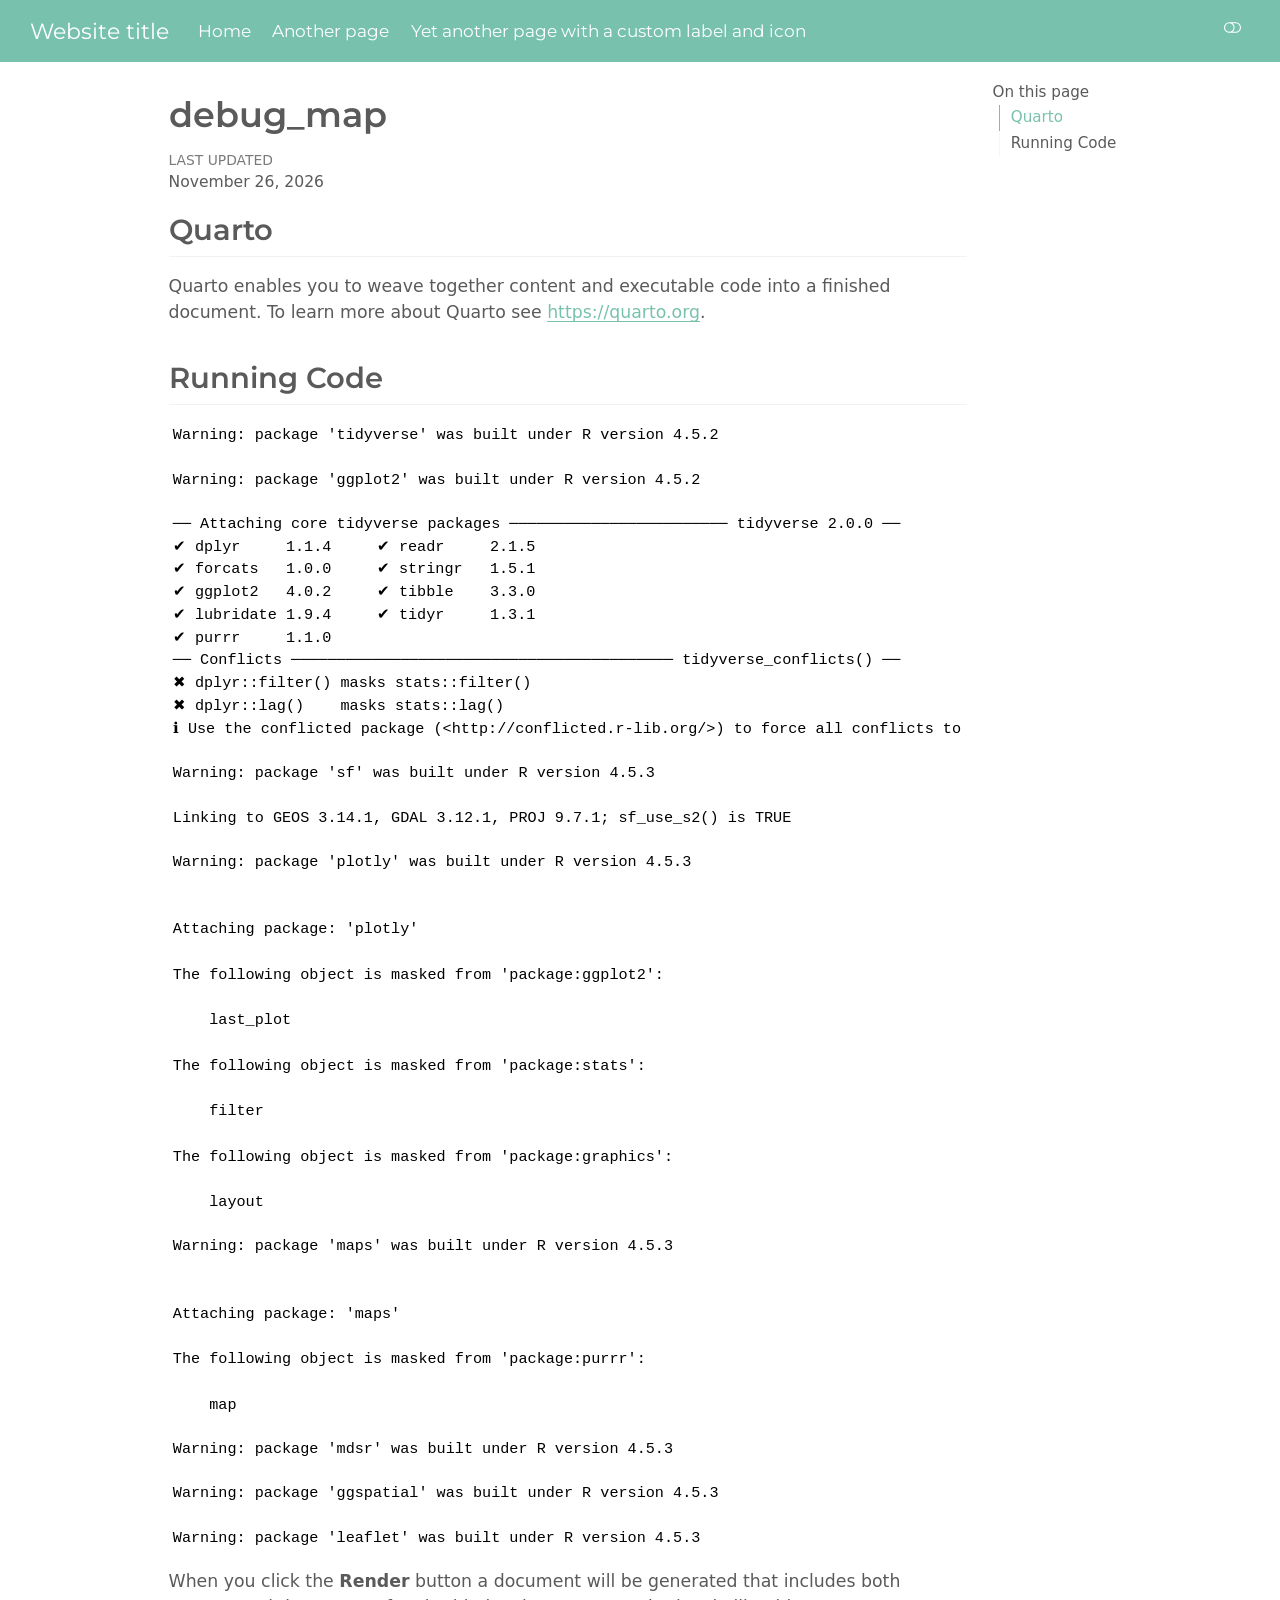
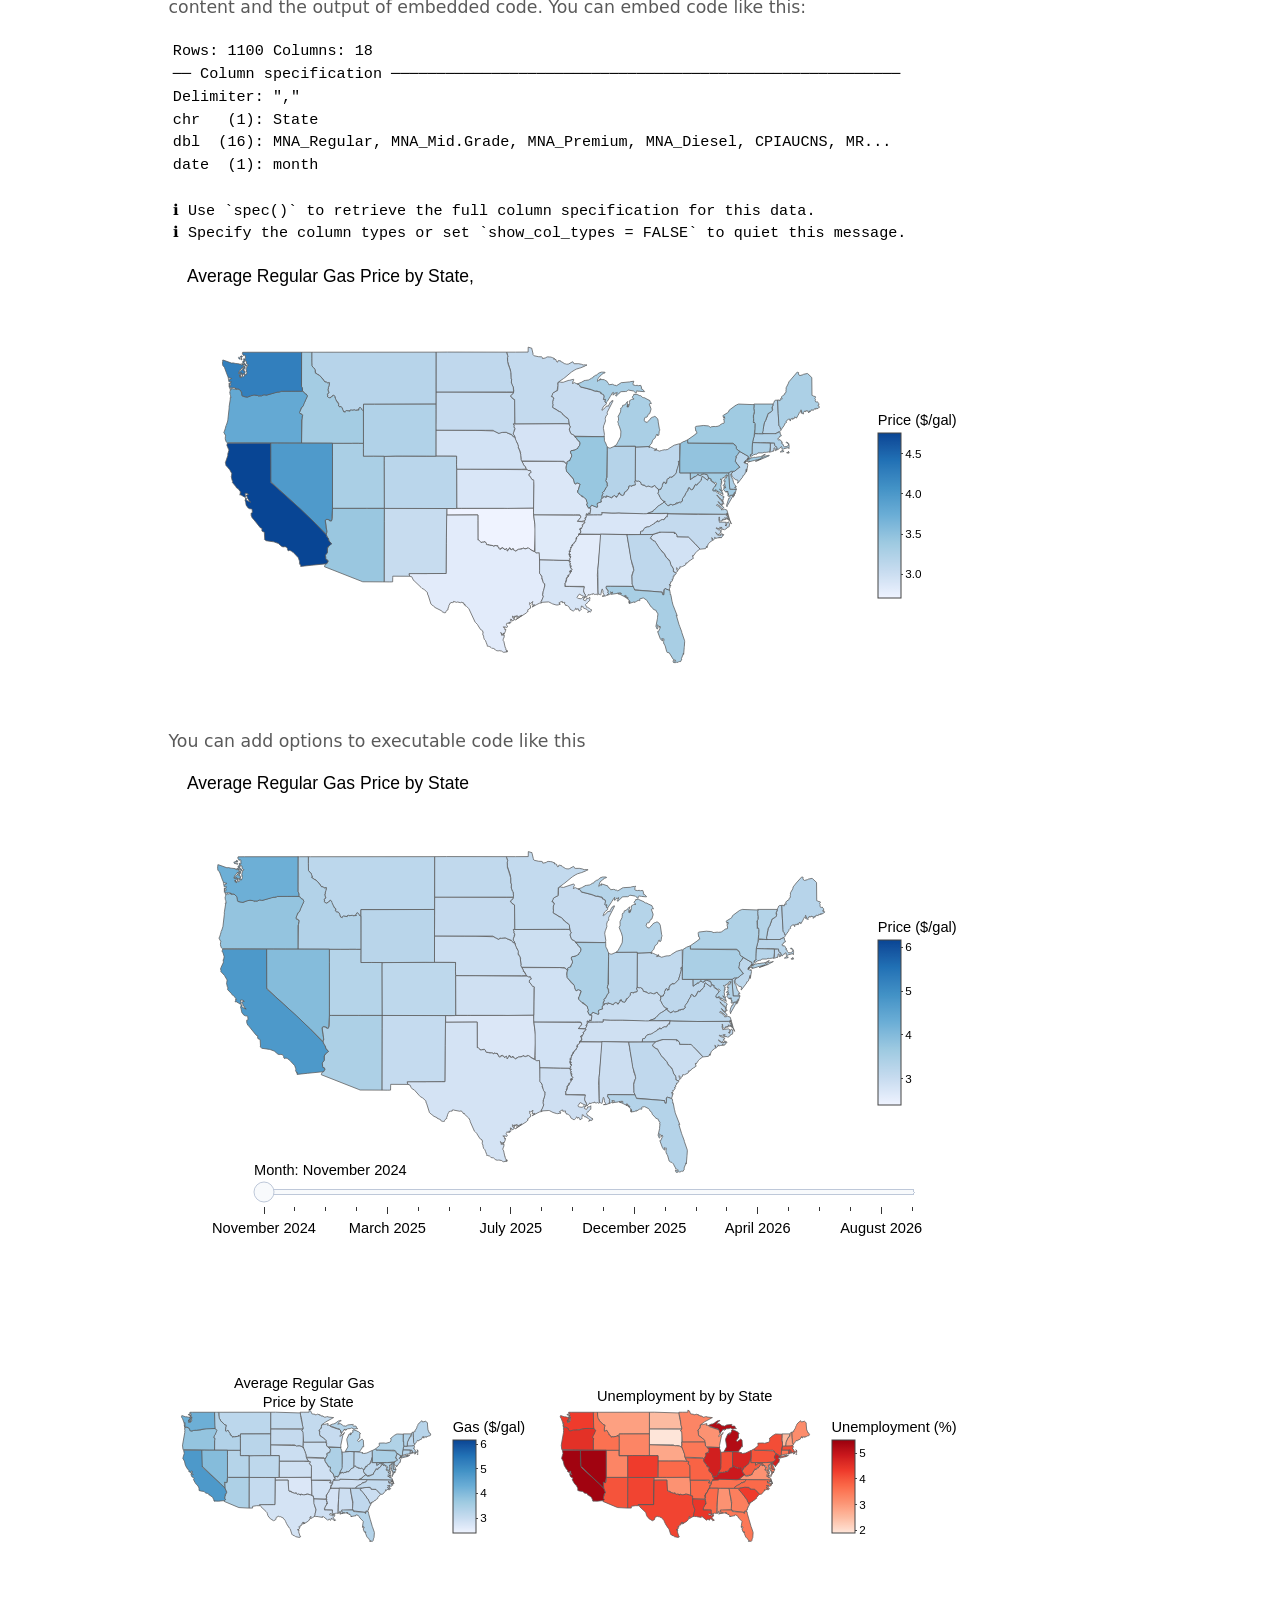
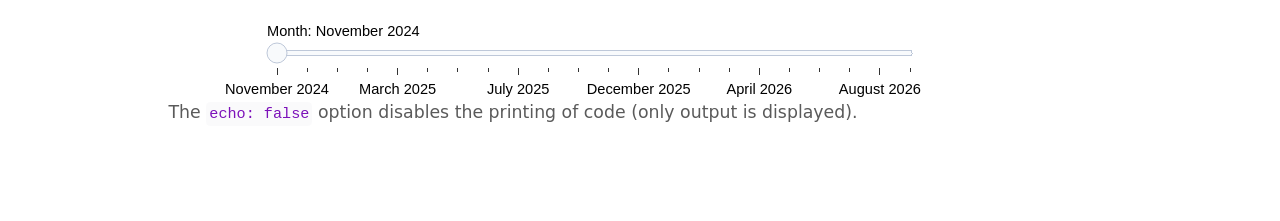
==== docs/visuals/map_zhi.html @ 6c0fe1c9 "Table done!" ====
<!DOCTYPE html>
<html xmlns="http://www.w3.org/1999/xhtml" lang="en" xml:lang="en"><head>

<meta charset="utf-8">
<meta name="generator" content="quarto-1.10.18">

<meta name="viewport" content="width=device-width, initial-scale=1.0, user-scalable=yes">

<meta name="dcterms.date" content="2026-11-26">

<title>debug_map – Website title</title>
<style>
/* Default styles provided by pandoc.
** See https://pandoc.org/MANUAL.html#variables-for-html for config info.
*/
span.smallcaps{font-variant: small-caps;}
div.columns{display: flex; gap: 1.5em;}
div.column{flex: auto;}
@media screen {
div.columns{gap: min(4vw, 1.5em);}
div.column{overflow-x: auto;}
}
div.hanging-indent{margin-left: 1.5em; text-indent: -1.5em;}
ul.task-list{list-style: none;}
ul.task-list li input[type="checkbox"] {
  width: 0.8em;
  margin: 0 0.8em 0.2em -1em; /* quarto-specific, see https://github.com/quarto-dev/quarto-cli/issues/4556 */ 
  vertical-align: middle;
}
</style>


<script src="../site_libs/quarto-nav/quarto-nav.js"></script>
<script src="../site_libs/quarto-nav/headroom.min.js"></script>
<script src="../site_libs/clipboard/clipboard.min.js"></script>
<script src="../site_libs/quarto-search/autocomplete.umd.js"></script>
<script src="../site_libs/quarto-search/fuse.min.js"></script>
<script src="../site_libs/quarto-search/quarto-search.js"></script>
<meta name="quarto:offset" content="../">
<script src="../site_libs/quarto-html/quarto.js" type="module"></script>
<script src="../site_libs/quarto-html/tabsets/tabsets.js" type="module"></script>
<script src="../site_libs/quarto-html/popper.min.js"></script>
<script src="../site_libs/quarto-html/tippy.umd.min.js"></script>
<script src="../site_libs/quarto-html/anchor.min.js"></script>
<link href="../site_libs/quarto-html/tippy.css" rel="stylesheet">
<link href="../site_libs/quarto-html/quarto-syntax-highlighting-64a204ab8560d761af7679ceaba22944.css" rel="stylesheet" class="quarto-color-scheme" id="quarto-text-highlighting-styles">
<link href="../site_libs/quarto-html/quarto-syntax-highlighting-dark-b85bc7c33db8c58e0ec93c3465666fed.css" rel="stylesheet" class="quarto-color-scheme quarto-color-alternate" id="quarto-text-highlighting-styles">
<link href="../site_libs/quarto-html/quarto-syntax-highlighting-64a204ab8560d761af7679ceaba22944.css" rel="stylesheet" class="quarto-color-scheme-extra" id="quarto-text-highlighting-styles">
<script src="../site_libs/bootstrap/bootstrap.min.js"></script>
<link href="../site_libs/bootstrap/bootstrap-icons.css" rel="stylesheet">
<link href="../site_libs/bootstrap/bootstrap-e79f559232431a713323595866dc1a18.min.css" rel="stylesheet" append-hash="true" class="quarto-color-scheme" id="quarto-bootstrap" data-mode="light">
<link href="../site_libs/bootstrap/bootstrap-dark-cc9ff53e9b4da4ea04670417b8d8b41e.min.css" rel="stylesheet" append-hash="true" class="quarto-color-scheme quarto-color-alternate" id="quarto-bootstrap" data-mode="dark">
<link href="../site_libs/bootstrap/bootstrap-e79f559232431a713323595866dc1a18.min.css" rel="stylesheet" append-hash="true" class="quarto-color-scheme-extra" id="quarto-bootstrap" data-mode="light">
<script id="quarto-search-options" type="application/json">{
  "location": "navbar",
  "copy-button": false,
  "collapse-after": 3,
  "panel-placement": "end",
  "type": "overlay",
  "limit": 50,
  "keyboard-shortcut": [
    "f",
    "/",
    "s"
  ],
  "show-item-context": false,
  "language": {
    "search-no-results-text": "No results",
    "search-matching-documents-text": "matching documents",
    "search-copy-link-title": "Copy link to search",
    "search-hide-matches-text": "Hide additional matches",
    "search-more-match-text": "more match in this document",
    "search-more-matches-text": "more matches in this document",
    "search-clear-button-title": "Clear",
    "search-text-placeholder": "",
    "search-detached-cancel-button-title": "Cancel",
    "search-submit-button-title": "Submit",
    "search-label": "Search"
  }
}</script>
<link href="../site_libs/htmltools-fill-0.5.8.1/fill.css" rel="stylesheet">

<script src="../site_libs/htmlwidgets-1.6.4/htmlwidgets.js"></script>

<script src="../site_libs/plotly-binding-4.12.1/plotly.js"></script>

<script src="../site_libs/typedarray-0.1/typedarray.min.js"></script>

<script src="../site_libs/jquery-3.5.1/jquery.min.js"></script>

<link href="../site_libs/crosstalk-1.2.2/css/crosstalk.min.css" rel="stylesheet">

<script src="../site_libs/crosstalk-1.2.2/js/crosstalk.min.js"></script>

<link href="../site_libs/plotly-htmlwidgets-css-2.25.2/plotly-htmlwidgets.css" rel="stylesheet">

<script src="../site_libs/plotly-main-2.25.2/plotly-latest.min.js"></script>



<link rel="stylesheet" href="../styles.css">
</head>

<body class="nav-fixed quarto-light"><script id="quarto-html-before-body" type="application/javascript">
    const toggleBodyColorMode = (bsSheetEl) => {
      const mode = bsSheetEl.getAttribute("data-mode");
      const bodyEl = window.document.querySelector("body");
      if (mode === "dark") {
        bodyEl.classList.add("quarto-dark");
        bodyEl.classList.remove("quarto-light");
      } else {
        bodyEl.classList.add("quarto-light");
        bodyEl.classList.remove("quarto-dark");
      }
    }
    const toggleBodyColorPrimary = () => {
      const bsSheetEl = window.document.querySelector("link#quarto-bootstrap:not([rel=disabled-stylesheet])");
      if (bsSheetEl) {
        toggleBodyColorMode(bsSheetEl);
      }
    }
    const setColorSchemeToggle = (alternate) => {
      const toggles = window.document.querySelectorAll('.quarto-color-scheme-toggle');
      for (let i=0; i < toggles.length; i++) {
        const toggle = toggles[i];
        if (toggle) {
          if (alternate) {
            toggle.classList.add("alternate");
          } else {
            toggle.classList.remove("alternate");
          }
        }
      }
    };
    const toggleColorMode = (alternate) => {
      // Switch the stylesheets
      const primaryStylesheets = window.document.querySelectorAll('link.quarto-color-scheme:not(.quarto-color-alternate)');
      const alternateStylesheets = window.document.querySelectorAll('link.quarto-color-scheme.quarto-color-alternate');
      manageTransitions('#quarto-margin-sidebar .nav-link', false);
      if (alternate) {
        // note: dark is layered on light, we don't disable primary!
        enableStylesheet(alternateStylesheets);
        for (const sheetNode of alternateStylesheets) {
          if (sheetNode.id === "quarto-bootstrap") {
            toggleBodyColorMode(sheetNode);
          }
        }
      } else {
        disableStylesheet(alternateStylesheets);
        enableStylesheet(primaryStylesheets)
        toggleBodyColorPrimary();
      }
      manageTransitions('#quarto-margin-sidebar .nav-link', true);
      // Switch the toggles
      setColorSchemeToggle(alternate)
      // Hack to workaround the fact that safari doesn't
      // properly recolor the scrollbar when toggling (#1455)
      if (navigator.userAgent.indexOf('Safari') > 0 && navigator.userAgent.indexOf('Chrome') == -1) {
        manageTransitions("body", false);
        window.scrollTo(0, 1);
        setTimeout(() => {
          window.scrollTo(0, 0);
          manageTransitions("body", true);
        }, 40);
      }
    }
    const disableStylesheet = (stylesheets) => {
      for (let i=0; i < stylesheets.length; i++) {
        const stylesheet = stylesheets[i];
        stylesheet.rel = 'disabled-stylesheet';
      }
    }
    const enableStylesheet = (stylesheets) => {
      for (let i=0; i < stylesheets.length; i++) {
        const stylesheet = stylesheets[i];
        if(stylesheet.rel !== 'stylesheet') { // for Chrome, which will still FOUC without this check
          stylesheet.rel = 'stylesheet';
        }
      }
    }
    const manageTransitions = (selector, allowTransitions) => {
      const els = window.document.querySelectorAll(selector);
      for (let i=0; i < els.length; i++) {
        const el = els[i];
        if (allowTransitions) {
          el.classList.remove('notransition');
        } else {
          el.classList.add('notransition');
        }
      }
    }
    const isFileUrl = () => {
      return window.location.protocol === 'file:';
    }
    const hasAlternateSentinel = () => {
      let styleSentinel = getColorSchemeSentinel();
      if (styleSentinel !== null) {
        return styleSentinel === "alternate";
      } else {
        return false;
      }
    }
    const setStyleSentinel = (alternate) => {
      const value = alternate ? "alternate" : "default";
      if (!isFileUrl()) {
        window.localStorage.setItem("quarto-color-scheme", value);
      } else {
        localAlternateSentinel = value;
      }
    }
    const getColorSchemeSentinel = () => {
      if (!isFileUrl()) {
        const storageValue = window.localStorage.getItem("quarto-color-scheme");
        return storageValue != null ? storageValue : localAlternateSentinel;
      } else {
        return localAlternateSentinel;
      }
    }
    const toggleGiscusIfUsed = (isAlternate, darkModeDefault) => {
      const baseTheme = document.querySelector('#giscus-base-theme')?.value ?? 'light';
      const alternateTheme = document.querySelector('#giscus-alt-theme')?.value ?? 'dark';
      let newTheme = '';
      if(authorPrefersDark) {
        newTheme = isAlternate ? baseTheme : alternateTheme;
      } else {
        newTheme = isAlternate ? alternateTheme : baseTheme;
      }
      const changeGiscusTheme = () => {
        // From: https://github.com/giscus/giscus/issues/336
        const sendMessage = (message) => {
          const iframe = document.querySelector('iframe.giscus-frame');
          if (!iframe) return;
          iframe.contentWindow.postMessage({ giscus: message }, 'https://giscus.app');
        }
        sendMessage({
          setConfig: {
            theme: newTheme
          }
        });
      }
      const isGiscussLoaded = window.document.querySelector('iframe.giscus-frame') !== null;
      if (isGiscussLoaded) {
        changeGiscusTheme();
      }
    };
    const authorPrefersDark = false;
    const darkModeDefault = authorPrefersDark;
      document.querySelector('link#quarto-text-highlighting-styles.quarto-color-scheme-extra').rel = 'disabled-stylesheet';
      document.querySelector('link#quarto-bootstrap.quarto-color-scheme-extra').rel = 'disabled-stylesheet';
    let localAlternateSentinel = darkModeDefault ? 'alternate' : 'default';
    // Dark / light mode switch
    window.quartoToggleColorScheme = () => {
      // Read the current dark / light value
      let toAlternate = !hasAlternateSentinel();
      toggleColorMode(toAlternate);
      setStyleSentinel(toAlternate);
      toggleGiscusIfUsed(toAlternate, darkModeDefault);
      window.dispatchEvent(new Event('resize'));
    };
    // Switch to dark mode if need be
    if (hasAlternateSentinel()) {
      toggleColorMode(true);
    } else {
      toggleColorMode(false);
    }
  </script>

<div id="quarto-search-results"></div>
  <header id="quarto-header" class="headroom fixed-top">
    <nav class="navbar navbar-expand-lg " data-bs-theme="dark">
      <div class="navbar-container container-fluid">
      <div class="navbar-brand-container mx-auto">
    <a class="navbar-brand" href="../index.html">
    <span class="navbar-title">Website title</span>
    </a>
  </div>
            <div id="quarto-search" class="" title="Search"></div>
          <button class="navbar-toggler" type="button" data-bs-toggle="collapse" data-bs-target="#navbarCollapse" aria-controls="navbarCollapse" role="menu" aria-expanded="false" aria-label="Toggle navigation" onclick="if (window.quartoToggleHeadroom) { window.quartoToggleHeadroom(); }">
  <span class="navbar-toggler-icon"></span>
</button>
          <div class="collapse navbar-collapse" id="navbarCollapse">
            <ul class="navbar-nav navbar-nav-scroll me-auto">
  <li class="nav-item">
    <a class="nav-link" href="../index.html"> <i class="bi bi-house" role="img">
</i> 
<span class="menu-text">Home</span></a>
  </li>  
  <li class="nav-item">
    <a class="nav-link" href="../another-page.html"> 
<span class="menu-text">Another page</span></a>
  </li>  
  <li class="nav-item">
    <a class="nav-link" href="../yet-another-page.html"> <i class="bi bi-arrow-through-heart-fill" role="img">
</i> 
<span class="menu-text">Yet another page with a custom label and icon</span></a>
  </li>  
</ul>
          </div> <!-- /navcollapse -->
            <div class="quarto-navbar-tools">
  <a href="" class="quarto-color-scheme-toggle quarto-navigation-tool  px-1" onclick="window.quartoToggleColorScheme(); return false;" title="Toggle dark mode"><i class="bi"></i></a>
</div>
      </div> <!-- /container-fluid -->
    </nav>
</header>
<!-- content -->
<div id="quarto-content" class="quarto-container page-columns page-rows-contents page-layout-article page-navbar">
<!-- sidebar -->
<!-- margin-sidebar -->
    <div id="quarto-margin-sidebar" class="sidebar margin-sidebar">
        <nav id="TOC" role="doc-toc" class="toc-active" data-toc-expanded="99">
    <h2 id="toc-title">On this page</h2>
   
  <ul>
  <li><a href="#quarto" id="toc-quarto" class="nav-link active" data-scroll-target="#quarto">Quarto</a></li>
  <li><a href="#running-code" id="toc-running-code" class="nav-link" data-scroll-target="#running-code">Running Code</a></li>
  </ul>
</nav>
    </div>
<!-- main -->
<main class="content" id="quarto-document-content">


<header id="title-block-header" class="quarto-title-block default">
<div class="quarto-title">
<h1 class="title">debug_map</h1>
</div>



<div class="quarto-title-meta">

    
    <div>
    <div class="quarto-title-meta-heading">Last updated</div>
    <div class="quarto-title-meta-contents">
      <p class="date">November 26, 2026</p>
    </div>
  </div>
  
    
  </div>
  


</header>


<section id="quarto" class="level2">
<h2 class="anchored" data-anchor-id="quarto">Quarto</h2>
<p>Quarto enables you to weave together content and executable code into a finished document. To learn more about Quarto see <a href="https://quarto.org" class="uri">https://quarto.org</a>.</p>
</section>
<section id="running-code" class="level2">
<h2 class="anchored" data-anchor-id="running-code">Running Code</h2>
<div class="cell">
<div class="cell-output cell-output-stderr">
<pre><code>Warning: package 'tidyverse' was built under R version 4.5.2</code></pre>
</div>
<div class="cell-output cell-output-stderr">
<pre><code>Warning: package 'ggplot2' was built under R version 4.5.2</code></pre>
</div>
<div class="cell-output cell-output-stderr">
<pre><code>── Attaching core tidyverse packages ──────────────────────── tidyverse 2.0.0 ──
✔ dplyr     1.1.4     ✔ readr     2.1.5
✔ forcats   1.0.0     ✔ stringr   1.5.1
✔ ggplot2   4.0.2     ✔ tibble    3.3.0
✔ lubridate 1.9.4     ✔ tidyr     1.3.1
✔ purrr     1.1.0     
── Conflicts ────────────────────────────────────────── tidyverse_conflicts() ──
✖ dplyr::filter() masks stats::filter()
✖ dplyr::lag()    masks stats::lag()
ℹ Use the conflicted package (&lt;http://conflicted.r-lib.org/&gt;) to force all conflicts to become errors</code></pre>
</div>
<div class="cell-output cell-output-stderr">
<pre><code>Warning: package 'sf' was built under R version 4.5.3</code></pre>
</div>
<div class="cell-output cell-output-stderr">
<pre><code>Linking to GEOS 3.14.1, GDAL 3.12.1, PROJ 9.7.1; sf_use_s2() is TRUE</code></pre>
</div>
<div class="cell-output cell-output-stderr">
<pre><code>Warning: package 'plotly' was built under R version 4.5.3</code></pre>
</div>
<div class="cell-output cell-output-stderr">
<pre><code>
Attaching package: 'plotly'

The following object is masked from 'package:ggplot2':

    last_plot

The following object is masked from 'package:stats':

    filter

The following object is masked from 'package:graphics':

    layout</code></pre>
</div>
<div class="cell-output cell-output-stderr">
<pre><code>Warning: package 'maps' was built under R version 4.5.3</code></pre>
</div>
<div class="cell-output cell-output-stderr">
<pre><code>
Attaching package: 'maps'

The following object is masked from 'package:purrr':

    map</code></pre>
</div>
<div class="cell-output cell-output-stderr">
<pre><code>Warning: package 'mdsr' was built under R version 4.5.3</code></pre>
</div>
<div class="cell-output cell-output-stderr">
<pre><code>Warning: package 'ggspatial' was built under R version 4.5.3</code></pre>
</div>
<div class="cell-output cell-output-stderr">
<pre><code>Warning: package 'leaflet' was built under R version 4.5.3</code></pre>
</div>
</div>
<p>When you click the <strong>Render</strong> button a document will be generated that includes both content and the output of embedded code. You can embed code like this:</p>
<div class="cell">
<div class="cell-output cell-output-stderr">
<pre><code>Rows: 1100 Columns: 18
── Column specification ────────────────────────────────────────────────────────
Delimiter: ","
chr   (1): State
dbl  (16): MNA_Regular, MNA_Mid.Grade, MNA_Premium, MNA_Diesel, CPIAUCNS, MR...
date  (1): month

ℹ Use `spec()` to retrieve the full column specification for this data.
ℹ Specify the column types or set `show_col_types = FALSE` to quiet this message.</code></pre>
</div>
<div class="cell-output-display">
<div class="plotly html-widget html-fill-item" id="htmlwidget-11ee758c004a038e0106" style="width:100%;height:464px;"></div>
<script type="application/json" data-for="htmlwidget-11ee758c004a038e0106">{"x":{"data":[{"x":[-120,-120,-120,-120,-120,-120,-120,-120,-120,-120,-120,-120,-120,-120,-120,-120,-120,-120,-120,-120,-120,-120,-120,-120,-120,-120,-120,-120,-120,-120,-120,-120,-120,-120,-120,-120,-120,-120,-120,-120,-120,-120,-120,-120,-120,-120,-120,-120,-120,-120,-120,-120,-120,-120,-120,-120,-120,-120,-120,-120,-120,-120,-120,-120,-120,-120,-120,-120,-120,-120,-120,-120,-120,-120,-120,-120,-120,null,-110,-110,-110,-110,-110,-110,-110,-110,-110,-110,-110,-110,-110,-110,-110,-110,-110,-110,-110,-110,-110,-110,-110,-110,-110,-110,-110,-110,-110,-110,-110,-110,-110,-110,-110,-110,-110,-110,-110,-110,-110,-110,-110,-110,-110,-110,-110,-110,-110,-110,-110,-110,-110,-110,-110,-110,-110,-110,-110,-110,-110,-110,-110,-110,-110,-110,-110,-110,-110,-110,-110,-110,-110,-110,-110,-110,-110,null,-100,-100,-100,-100,-100,-100,-100,-100,-100,-100,-100,-100,-100,-100,-100,-100,-100,-100,-100,-100,-100,-100,-100,-100,-100,-100,-100,-100,-100,-100,-100,-100,-100,-100,-100,-100,-100,-100,-100,-100,-100,-100,-100,-100,-100,-100,-100,-100,-100,-100,-100,-100,-100,-100,-100,-100,-100,-100,-100,-100,-100,-100,-100,-100,-100,-100,-100,-100,-100,-100,-100,-100,-100,-100,-100,-100,-100,null,-90,-90,-90,-90,-90,-90,-90,-90,-90,-90,-90,-90,-90,-90,-90,-90,-90,-90,-90,-90,-90,-90,-90,-90,-90,-90,-90,-90,-90,-90,-90,-90,-90,-90,-90,-90,-90,-90,-90,-90,-90,-90,-90,-90,-90,-90,-90,-90,-90,-90,-90,-90,-90,-90,-90,-90,-90,-90,-90,-90,-90,-90,-90,-90,-90,-90,-90,-90,-90,-90,-90,-90,-90,-90,-90,-90,-90,null,-80,-80,-80,-80,-80,-80,-80,-80,-80,-80,-80,-80,-80,-80,-80,-80,-80,-80,-80,-80,-80,-80,-80,-80,-80,-80,-80,-80,-80,-80,-80,-80,-80,-80,-80,-80,-80,-80,-80,-80,-80,-80,-80,-80,-80,-80,-80,-80,-80,-80,-80,-80,-80,-80,-80,-80,-80,-80,-80,-80,-80,-80,-80,-80,-80,-80,-80,-80,-80,-80,-80,-80,-80,-80,-80,-80,-80,null,-70,-70,-70,-70,-70,-70,-70,-70,-70,-70,-70,-70,-70,-70,-70,-70,-70,-70,-70,-70,-70,-70,-70,-70,-70,-70,-70,-70,-70,-70,-70,-70,-70,-70,-70,-70,-70,-70,-70,-70,-70,-70,-70,-70,-70,-70,-70,-70,-70,-70,-70,-70,-70,-70,-70,-70,-70,-70,-70,-70,-70,-70,-70,-70,-70,-70,-70,-70,-70,-70,-70,-70,-70,-70,-70,-70,-70,null,-127.56503944396972,-127.17171717171718,-126.46464646464646,-125.75757575757575,-125.05050505050505,-124.34343434343434,-123.63636363636364,-122.92929292929293,-122.22222222222223,-121.51515151515152,-120.8080808080808,-120.1010101010101,-119.39393939393939,-118.68686868686869,-117.97979797979798,-117.27272727272728,-116.56565656565657,-115.85858585858585,-115.15151515151516,-114.44444444444444,-113.73737373737373,-113.03030303030303,-112.32323232323232,-111.61616161616162,-110.90909090909091,-110.20202020202021,-109.49494949494949,-108.78787878787878,-108.08080808080808,-107.37373737373737,-106.66666666666667,-105.95959595959596,-105.25252525252526,-104.54545454545455,-103.83838383838383,-103.13131313131314,-102.42424242424242,-101.71717171717171,-101.01010101010101,-100.30303030303031,-99.595959595959599,-98.888888888888886,-98.181818181818187,-97.474747474747474,-96.767676767676761,-96.060606060606062,-95.353535353535364,-94.646464646464636,-93.939393939393938,-93.232323232323239,-92.525252525252526,-91.818181818181813,-91.111111111111114,-90.404040404040416,-89.696969696969688,-88.98989898989899,-88.282828282828291,-87.575757575757592,-86.868686868686865,-86.161616161616166,-85.454545454545453,-84.74747474747474,-84.040404040404042,-83.333333333333343,-82.626262626262616,-81.919191919191917,-81.212121212121218,-80.505050505050519,-79.797979797979792,-79.090909090909093,-78.383838383838395,-77.676767676767668,-76.969696969696969,-76.26262626262627,-75.555555555555571,-74.848484848484844,-74.141414141414145,-73.434343434343432,-72.72727272727272,-72.020202020202021,-71.313131313131322,-70.606060606060609,-69.898989898989896,-69.191919191919197,-68.484848484848499,-67.777777777777771,-67.070707070707073,-66.363636363636374,-65.656565656565675,-64.949494949494948,-64.242424242424249,-64.123719406127947,null,-127.56503944396972,-127.17171717171718,-126.46464646464646,-125.75757575757575,-125.05050505050505,-124.34343434343434,-123.63636363636364,-122.92929292929293,-122.22222222222223,-121.51515151515152,-120.8080808080808,-120.1010101010101,-119.39393939393939,-118.68686868686869,-117.97979797979798,-117.27272727272728,-116.56565656565657,-115.85858585858585,-115.15151515151516,-114.44444444444444,-113.73737373737373,-113.03030303030303,-112.32323232323232,-111.61616161616162,-110.90909090909091,-110.20202020202021,-109.49494949494949,-108.78787878787878,-108.08080808080808,-107.37373737373737,-106.66666666666667,-105.95959595959596,-105.25252525252526,-104.54545454545455,-103.83838383838383,-103.13131313131314,-102.42424242424242,-101.71717171717171,-101.01010101010101,-100.30303030303031,-99.595959595959599,-98.888888888888886,-98.181818181818187,-97.474747474747474,-96.767676767676761,-96.060606060606062,-95.353535353535364,-94.646464646464636,-93.939393939393938,-93.232323232323239,-92.525252525252526,-91.818181818181813,-91.111111111111114,-90.404040404040416,-89.696969696969688,-88.98989898989899,-88.282828282828291,-87.575757575757592,-86.868686868686865,-86.161616161616166,-85.454545454545453,-84.74747474747474,-84.040404040404042,-83.333333333333343,-82.626262626262616,-81.919191919191917,-81.212121212121218,-80.505050505050519,-79.797979797979792,-79.090909090909093,-78.383838383838395,-77.676767676767668,-76.969696969696969,-76.26262626262627,-75.555555555555571,-74.848484848484844,-74.141414141414145,-73.434343434343432,-72.72727272727272,-72.020202020202021,-71.313131313131322,-70.606060606060609,-69.898989898989896,-69.191919191919197,-68.484848484848499,-67.777777777777771,-67.070707070707073,-66.363636363636374,-65.656565656565675,-64.949494949494948,-64.242424242424249,-64.123719406127947,null,-127.56503944396972,-127.17171717171718,-126.46464646464646,-125.75757575757575,-125.05050505050505,-124.34343434343434,-123.63636363636364,-122.92929292929293,-122.22222222222223,-121.51515151515152,-120.8080808080808,-120.1010101010101,-119.39393939393939,-118.68686868686869,-117.97979797979798,-117.27272727272728,-116.56565656565657,-115.85858585858585,-115.15151515151516,-114.44444444444444,-113.73737373737373,-113.03030303030303,-112.32323232323232,-111.61616161616162,-110.90909090909091,-110.20202020202021,-109.49494949494949,-108.78787878787878,-108.08080808080808,-107.37373737373737,-106.66666666666667,-105.95959595959596,-105.25252525252526,-104.54545454545455,-103.83838383838383,-103.13131313131314,-102.42424242424242,-101.71717171717171,-101.01010101010101,-100.30303030303031,-99.595959595959599,-98.888888888888886,-98.181818181818187,-97.474747474747474,-96.767676767676761,-96.060606060606062,-95.353535353535364,-94.646464646464636,-93.939393939393938,-93.232323232323239,-92.525252525252526,-91.818181818181813,-91.111111111111114,-90.404040404040416,-89.696969696969688,-88.98989898989899,-88.282828282828291,-87.575757575757592,-86.868686868686865,-86.161616161616166,-85.454545454545453,-84.74747474747474,-84.040404040404042,-83.333333333333343,-82.626262626262616,-81.919191919191917,-81.212121212121218,-80.505050505050519,-79.797979797979792,-79.090909090909093,-78.383838383838395,-77.676767676767668,-76.969696969696969,-76.26262626262627,-75.555555555555571,-74.848484848484844,-74.141414141414145,-73.434343434343432,-72.72727272727272,-72.020202020202021,-71.313131313131322,-70.606060606060609,-69.898989898989896,-69.191919191919197,-68.484848484848499,-67.777777777777771,-67.070707070707073,-66.363636363636374,-65.656565656565675,-64.949494949494948,-64.242424242424249,-64.123719406127947,null,-127.56503944396972,-127.17171717171718,-126.46464646464646,-125.75757575757575,-125.05050505050505,-124.34343434343434,-123.63636363636364,-122.92929292929293,-122.22222222222223,-121.51515151515152,-120.8080808080808,-120.1010101010101,-119.39393939393939,-118.68686868686869,-117.97979797979798,-117.27272727272728,-116.56565656565657,-115.85858585858585,-115.15151515151516,-114.44444444444444,-113.73737373737373,-113.03030303030303,-112.32323232323232,-111.61616161616162,-110.90909090909091,-110.20202020202021,-109.49494949494949,-108.78787878787878,-108.08080808080808,-107.37373737373737,-106.66666666666667,-105.95959595959596,-105.25252525252526,-104.54545454545455,-103.83838383838383,-103.13131313131314,-102.42424242424242,-101.71717171717171,-101.01010101010101,-100.30303030303031,-99.595959595959599,-98.888888888888886,-98.181818181818187,-97.474747474747474,-96.767676767676761,-96.060606060606062,-95.353535353535364,-94.646464646464636,-93.939393939393938,-93.232323232323239,-92.525252525252526,-91.818181818181813,-91.111111111111114,-90.404040404040416,-89.696969696969688,-88.98989898989899,-88.282828282828291,-87.575757575757592,-86.868686868686865,-86.161616161616166,-85.454545454545453,-84.74747474747474,-84.040404040404042,-83.333333333333343,-82.626262626262616,-81.919191919191917,-81.212121212121218,-80.505050505050519,-79.797979797979792,-79.090909090909093,-78.383838383838395,-77.676767676767668,-76.969696969696969,-76.26262626262627,-75.555555555555571,-74.848484848484844,-74.141414141414145,-73.434343434343432,-72.72727272727272,-72.020202020202021,-71.313131313131322,-70.606060606060609,-69.898989898989896,-69.191919191919197,-68.484848484848499,-67.777777777777771,-67.070707070707073,-66.363636363636374,-65.656565656565675,-64.949494949494948,-64.242424242424249,-64.123719406127947,null,-127.56503944396972,-127.17171717171718,-126.46464646464646,-125.75757575757575,-125.05050505050505,-124.34343434343434,-123.63636363636364,-122.92929292929293,-122.22222222222223,-121.51515151515152,-120.8080808080808,-120.1010101010101,-119.39393939393939,-118.68686868686869,-117.97979797979798,-117.27272727272728,-116.56565656565657,-115.85858585858585,-115.15151515151516,-114.44444444444444,-113.73737373737373,-113.03030303030303,-112.32323232323232,-111.61616161616162,-110.90909090909091,-110.20202020202021,-109.49494949494949,-108.78787878787878,-108.08080808080808,-107.37373737373737,-106.66666666666667,-105.95959595959596,-105.25252525252526,-104.54545454545455,-103.83838383838383,-103.13131313131314,-102.42424242424242,-101.71717171717171,-101.01010101010101,-100.30303030303031,-99.595959595959599,-98.888888888888886,-98.181818181818187,-97.474747474747474,-96.767676767676761,-96.060606060606062,-95.353535353535364,-94.646464646464636,-93.939393939393938,-93.232323232323239,-92.525252525252526,-91.818181818181813,-91.111111111111114,-90.404040404040416,-89.696969696969688,-88.98989898989899,-88.282828282828291,-87.575757575757592,-86.868686868686865,-86.161616161616166,-85.454545454545453,-84.74747474747474,-84.040404040404042,-83.333333333333343,-82.626262626262616,-81.919191919191917,-81.212121212121218,-80.505050505050519,-79.797979797979792,-79.090909090909093,-78.383838383838395,-77.676767676767668,-76.969696969696969,-76.26262626262627,-75.555555555555571,-74.848484848484844,-74.141414141414145,-73.434343434343432,-72.72727272727272,-72.020202020202021,-71.313131313131322,-70.606060606060609,-69.898989898989896,-69.191919191919197,-68.484848484848499,-67.777777777777771,-67.070707070707073,-66.363636363636374,-65.656565656565675,-64.949494949494948,-64.242424242424249,-64.123719406127947,null,-127.56503944396972,-127.17171717171718,-126.46464646464646,-125.75757575757575,-125.05050505050505,-124.34343434343434,-123.63636363636364,-122.92929292929293,-122.22222222222223,-121.51515151515152,-120.8080808080808,-120.1010101010101,-119.39393939393939,-118.68686868686869,-117.97979797979798,-117.27272727272728,-116.56565656565657,-115.85858585858585,-115.15151515151516,-114.44444444444444,-113.73737373737373,-113.03030303030303,-112.32323232323232,-111.61616161616162,-110.90909090909091,-110.20202020202021,-109.49494949494949,-108.78787878787878,-108.08080808080808,-107.37373737373737,-106.66666666666667,-105.95959595959596,-105.25252525252526,-104.54545454545455,-103.83838383838383,-103.13131313131314,-102.42424242424242,-101.71717171717171,-101.01010101010101,-100.30303030303031,-99.595959595959599,-98.888888888888886,-98.181818181818187,-97.474747474747474,-96.767676767676761,-96.060606060606062,-95.353535353535364,-94.646464646464636,-93.939393939393938,-93.232323232323239,-92.525252525252526,-91.818181818181813,-91.111111111111114,-90.404040404040416,-89.696969696969688,-88.98989898989899,-88.282828282828291,-87.575757575757592,-86.868686868686865,-86.161616161616166,-85.454545454545453,-84.74747474747474,-84.040404040404042,-83.333333333333343,-82.626262626262616,-81.919191919191917,-81.212121212121218,-80.505050505050519,-79.797979797979792,-79.090909090909093,-78.383838383838395,-77.676767676767668,-76.969696969696969,-76.26262626262627,-75.555555555555571,-74.848484848484844,-74.141414141414145,-73.434343434343432,-72.72727272727272,-72.020202020202021,-71.313131313131322,-70.606060606060609,-69.898989898989896,-69.191919191919197,-68.484848484848499,-67.777777777777771,-67.070707070707073,-66.363636363636374,-65.656565656565675,-64.949494949494948,-64.242424242424249,-64.123719406127947],"y":[23.917263412475585,24.242424242424242,24.595959595959595,24.949494949494948,25.303030303030305,25.656565656565657,26.01010101010101,26.363636363636363,26.717171717171716,27.070707070707073,27.424242424242422,27.777777777777779,28.131313131313131,28.484848484848484,28.838383838383841,29.19191919191919,29.545454545454547,29.8989898989899,30.252525252525253,30.606060606060606,30.959595959595958,31.313131313131315,31.666666666666664,32.020202020202021,32.37373737373737,32.727272727272727,33.080808080808083,33.434343434343432,33.787878787878789,34.141414141414145,34.494949494949495,34.848484848484844,35.202020202020201,35.555555555555557,35.909090909090907,36.262626262626263,36.616161616161619,36.969696969696969,37.323232323232318,37.676767676767682,38.030303030303031,38.383838383838381,38.737373737373737,39.090909090909093,39.444444444444443,39.797979797979799,40.151515151515156,40.505050505050505,40.858585858585855,41.212121212121211,41.565656565656568,41.919191919191917,42.272727272727266,42.62626262626263,42.979797979797979,43.333333333333329,43.686868686868692,44.040404040404042,44.393939393939391,44.747474747474747,45.101010101010104,45.454545454545453,45.808080808080803,46.161616161616166,46.515151515151516,46.868686868686865,47.222222222222221,47.575757575757578,47.929292929292927,48.282828282828284,48.63636363636364,48.98989898989899,49.343434343434339,49.696969696969695,50.050505050505052,50.404040404040401,50.595897293090822,null,23.917263412475585,24.242424242424242,24.595959595959595,24.949494949494948,25.303030303030305,25.656565656565657,26.01010101010101,26.363636363636363,26.717171717171716,27.070707070707073,27.424242424242422,27.777777777777779,28.131313131313131,28.484848484848484,28.838383838383841,29.19191919191919,29.545454545454547,29.8989898989899,30.252525252525253,30.606060606060606,30.959595959595958,31.313131313131315,31.666666666666664,32.020202020202021,32.37373737373737,32.727272727272727,33.080808080808083,33.434343434343432,33.787878787878789,34.141414141414145,34.494949494949495,34.848484848484844,35.202020202020201,35.555555555555557,35.909090909090907,36.262626262626263,36.616161616161619,36.969696969696969,37.323232323232318,37.676767676767682,38.030303030303031,38.383838383838381,38.737373737373737,39.090909090909093,39.444444444444443,39.797979797979799,40.151515151515156,40.505050505050505,40.858585858585855,41.212121212121211,41.565656565656568,41.919191919191917,42.272727272727266,42.62626262626263,42.979797979797979,43.333333333333329,43.686868686868692,44.040404040404042,44.393939393939391,44.747474747474747,45.101010101010104,45.454545454545453,45.808080808080803,46.161616161616166,46.515151515151516,46.868686868686865,47.222222222222221,47.575757575757578,47.929292929292927,48.282828282828284,48.63636363636364,48.98989898989899,49.343434343434339,49.696969696969695,50.050505050505052,50.404040404040401,50.595897293090822,null,23.917263412475585,24.242424242424242,24.595959595959595,24.949494949494948,25.303030303030305,25.656565656565657,26.01010101010101,26.363636363636363,26.717171717171716,27.070707070707073,27.424242424242422,27.777777777777779,28.131313131313131,28.484848484848484,28.838383838383841,29.19191919191919,29.545454545454547,29.8989898989899,30.252525252525253,30.606060606060606,30.959595959595958,31.313131313131315,31.666666666666664,32.020202020202021,32.37373737373737,32.727272727272727,33.080808080808083,33.434343434343432,33.787878787878789,34.141414141414145,34.494949494949495,34.848484848484844,35.202020202020201,35.555555555555557,35.909090909090907,36.262626262626263,36.616161616161619,36.969696969696969,37.323232323232318,37.676767676767682,38.030303030303031,38.383838383838381,38.737373737373737,39.090909090909093,39.444444444444443,39.797979797979799,40.151515151515156,40.505050505050505,40.858585858585855,41.212121212121211,41.565656565656568,41.919191919191917,42.272727272727266,42.62626262626263,42.979797979797979,43.333333333333329,43.686868686868692,44.040404040404042,44.393939393939391,44.747474747474747,45.101010101010104,45.454545454545453,45.808080808080803,46.161616161616166,46.515151515151516,46.868686868686865,47.222222222222221,47.575757575757578,47.929292929292927,48.282828282828284,48.63636363636364,48.98989898989899,49.343434343434339,49.696969696969695,50.050505050505052,50.404040404040401,50.595897293090822,null,23.917263412475585,24.242424242424242,24.595959595959595,24.949494949494948,25.303030303030305,25.656565656565657,26.01010101010101,26.363636363636363,26.717171717171716,27.070707070707073,27.424242424242422,27.777777777777779,28.131313131313131,28.484848484848484,28.838383838383841,29.19191919191919,29.545454545454547,29.8989898989899,30.252525252525253,30.606060606060606,30.959595959595958,31.313131313131315,31.666666666666664,32.020202020202021,32.37373737373737,32.727272727272727,33.080808080808083,33.434343434343432,33.787878787878789,34.141414141414145,34.494949494949495,34.848484848484844,35.202020202020201,35.555555555555557,35.909090909090907,36.262626262626263,36.616161616161619,36.969696969696969,37.323232323232318,37.676767676767682,38.030303030303031,38.383838383838381,38.737373737373737,39.090909090909093,39.444444444444443,39.797979797979799,40.151515151515156,40.505050505050505,40.858585858585855,41.212121212121211,41.565656565656568,41.919191919191917,42.272727272727266,42.62626262626263,42.979797979797979,43.333333333333329,43.686868686868692,44.040404040404042,44.393939393939391,44.747474747474747,45.101010101010104,45.454545454545453,45.808080808080803,46.161616161616166,46.515151515151516,46.868686868686865,47.222222222222221,47.575757575757578,47.929292929292927,48.282828282828284,48.63636363636364,48.98989898989899,49.343434343434339,49.696969696969695,50.050505050505052,50.404040404040401,50.595897293090822,null,23.917263412475585,24.242424242424242,24.595959595959595,24.949494949494948,25.303030303030305,25.656565656565657,26.01010101010101,26.363636363636363,26.717171717171716,27.070707070707073,27.424242424242422,27.777777777777779,28.131313131313131,28.484848484848484,28.838383838383841,29.19191919191919,29.545454545454547,29.8989898989899,30.252525252525253,30.606060606060606,30.959595959595958,31.313131313131315,31.666666666666664,32.020202020202021,32.37373737373737,32.727272727272727,33.080808080808083,33.434343434343432,33.787878787878789,34.141414141414145,34.494949494949495,34.848484848484844,35.202020202020201,35.555555555555557,35.909090909090907,36.262626262626263,36.616161616161619,36.969696969696969,37.323232323232318,37.676767676767682,38.030303030303031,38.383838383838381,38.737373737373737,39.090909090909093,39.444444444444443,39.797979797979799,40.151515151515156,40.505050505050505,40.858585858585855,41.212121212121211,41.565656565656568,41.919191919191917,42.272727272727266,42.62626262626263,42.979797979797979,43.333333333333329,43.686868686868692,44.040404040404042,44.393939393939391,44.747474747474747,45.101010101010104,45.454545454545453,45.808080808080803,46.161616161616166,46.515151515151516,46.868686868686865,47.222222222222221,47.575757575757578,47.929292929292927,48.282828282828284,48.63636363636364,48.98989898989899,49.343434343434339,49.696969696969695,50.050505050505052,50.404040404040401,50.595897293090822,null,23.917263412475585,24.242424242424242,24.595959595959595,24.949494949494948,25.303030303030305,25.656565656565657,26.01010101010101,26.363636363636363,26.717171717171716,27.070707070707073,27.424242424242422,27.777777777777779,28.131313131313131,28.484848484848484,28.838383838383841,29.19191919191919,29.545454545454547,29.8989898989899,30.252525252525253,30.606060606060606,30.959595959595958,31.313131313131315,31.666666666666664,32.020202020202021,32.37373737373737,32.727272727272727,33.080808080808083,33.434343434343432,33.787878787878789,34.141414141414145,34.494949494949495,34.848484848484844,35.202020202020201,35.555555555555557,35.909090909090907,36.262626262626263,36.616161616161619,36.969696969696969,37.323232323232318,37.676767676767682,38.030303030303031,38.383838383838381,38.737373737373737,39.090909090909093,39.444444444444443,39.797979797979799,40.151515151515156,40.505050505050505,40.858585858585855,41.212121212121211,41.565656565656568,41.919191919191917,42.272727272727266,42.62626262626263,42.979797979797979,43.333333333333329,43.686868686868692,44.040404040404042,44.393939393939391,44.747474747474747,45.101010101010104,45.454545454545453,45.808080808080803,46.161616161616166,46.515151515151516,46.868686868686865,47.222222222222221,47.575757575757578,47.929292929292927,48.282828282828284,48.63636363636364,48.98989898989899,49.343434343434339,49.696969696969695,50.050505050505052,50.404040404040401,50.595897293090822,null,25,25,25,25,25,25,25,25,25,25,25,25,25,25,25,25,25,25,25,25,25,25,25,25,25,25,25,25,25,25,25,25,25,25,25,25,25,25,25,25,25,25,25,25,25,25,25,25,25,25,25,25,25,25,25,25,25,25,25,25,25,25,25,25,25,25,25,25,25,25,25,25,25,25,25,25,25,25,25,25,25,25,25,25,25,25,25,25,25,25,25,25,null,30,30,30,30,30,30,30,30,30,30,30,30,30,30,30,30,30,30,30,30,30,30,30,30,30,30,30,30,30,30,30,30,30,30,30,30,30,30,30,30,30,30,30,30,30,30,30,30,30,30,30,30,30,30,30,30,30,30,30,30,30,30,30,30,30,30,30,30,30,30,30,30,30,30,30,30,30,30,30,30,30,30,30,30,30,30,30,30,30,30,30,30,null,35,35,35,35,35,35,35,35,35,35,35,35,35,35,35,35,35,35,35,35,35,35,35,35,35,35,35,35,35,35,35,35,35,35,35,35,35,35,35,35,35,35,35,35,35,35,35,35,35,35,35,35,35,35,35,35,35,35,35,35,35,35,35,35,35,35,35,35,35,35,35,35,35,35,35,35,35,35,35,35,35,35,35,35,35,35,35,35,35,35,35,35,null,40,40,40,40,40,40,40,40,40,40,40,40,40,40,40,40,40,40,40,40,40,40,40,40,40,40,40,40,40,40,40,40,40,40,40,40,40,40,40,40,40,40,40,40,40,40,40,40,40,40,40,40,40,40,40,40,40,40,40,40,40,40,40,40,40,40,40,40,40,40,40,40,40,40,40,40,40,40,40,40,40,40,40,40,40,40,40,40,40,40,40,40,null,45,45,45,45,45,45,45,45,45,45,45,45,45,45,45,45,45,45,45,45,45,45,45,45,45,45,45,45,45,45,45,45,45,45,45,45,45,45,45,45,45,45,45,45,45,45,45,45,45,45,45,45,45,45,45,45,45,45,45,45,45,45,45,45,45,45,45,45,45,45,45,45,45,45,45,45,45,45,45,45,45,45,45,45,45,45,45,45,45,45,45,45,null,50,50,50,50,50,50,50,50,50,50,50,50,50,50,50,50,50,50,50,50,50,50,50,50,50,50,50,50,50,50,50,50,50,50,50,50,50,50,50,50,50,50,50,50,50,50,50,50,50,50,50,50,50,50,50,50,50,50,50,50,50,50,50,50,50,50,50,50,50,50,50,50,50,50,50,50,50,50,50,50,50,50,50,50,50,50,50,50,50,50,50,50],"type":"scatter","mode":"lines","line":{"width":null,"color":"transparent","dash":null},"hoveron":"points","hoverinfo":"none","showlegend":false,"_isGraticule":true,"xaxis":"x","yaxis":"y","frame":null},{"x":[-102.04951477050781,-102.01513671875,-101.55677032470703,-101.06975555419922,-100.93797302246094,-100.62284851074219,-100.08426666259766,-100.00978088378906,-99.551414489746094,-99.4769287109375,-99.012832641601562,-98.543014526367188,-98.353935241699219,-98.113288879394531,-97.809623718261719,-97.465850830078125,-97.173637390136719,-96.743927001953125,-96.531929016113281,-96.010536193847656,-95.976158142089844,-95.804267883300781,-95.529251098632812,-95.420394897460938,-95.08807373046875,-95.007865905761719,-94.63543701171875,-94.63543701171875,-94.629707336425781,-94.63543701171875,-94.623977661132812,-94.572410583496094,-94.560958862304688,-94.503662109375,-94.480743408203125,-94.446357727050781,-94.440635681152344,-94.45782470703125,-94.469284057617188,-94.480743408203125,-94.486465454101562,-94.492195129394531,-94.492195129394531,-94.4979248046875,-94.54949951171875,-94.578140258789062,-94.623977661132812,-94.646903991699219,-94.664085388183594,-94.664085388183594,-94.6812744140625,-94.698463439941406,-94.715652465820312,-94.732841491699219,-94.750030517578125,-94.784408569335938,-94.795867919921875,-94.830245971679688,-94.8646240234375,-94.898994445800781,-94.956298828125,-94.967758178710938,-94.990669250488281,-95.030776977539062,-95.070884704589844,-95.09381103515625,-95.110992431640625,-95.145370483398438,-95.162559509277344,-95.242774963378906,-95.265693664550781,-95.282882690429688,-95.300071716308594,-95.322990417480469,-95.368827819824219,-95.4031982421875,-95.437576293945312,-95.483413696289062,-95.529251098632812,-95.552177429199219,-95.563629150390625,-95.5865478515625,-95.620925903320312,-95.661033630371094,-95.701141357421875,-95.729789733886719,-95.746978759765625,-95.781356811523438,-95.792816162109375,-95.787086486816406,-95.827194213867188,-95.861564636230469,-95.918869018554688,-95.964706420898438,-95.981887817382812,-95.999076843261719,-96.067832946777344,-96.113670349121094,-96.153778076171875,-96.188156127929688,-96.211074829101562,-96.233993530273438,-96.26263427734375,-96.291290283203125,-96.314201354980469,-96.337120056152344,-96.365776062011719,-96.388687133789062,-96.423065185546875,-96.457450866699219,-96.480361938476562,-96.514739990234375,-96.526199340820312,-96.543388366699219,-96.623603820800781,-96.635063171386719,-96.612144470214844,-96.589225769042969,-96.594955444335938,-96.612144470214844,-96.635063171386719,-96.640792846679688,-96.66943359375,-96.692359924316406,-96.71527099609375,-96.738197326660156,-96.766838073730469,-96.801216125488281,-96.841323852539062,-96.864250183105469,-96.881431579589844,-96.892890930175781,-96.915809631347656,-96.9444580078125,-96.99029541015625,-96.978836059570312,-97.0361328125,-97.059051513671875,-97.087699890136719,-97.110618591308594,-97.110618591308594,-97.081962585449219,-97.099159240722656,-97.099159240722656,-97.110618591308594,-97.139266967773438,-97.16790771484375,-97.196563720703125,-97.2137451171875,-97.190834045410156,-97.173637390136719,-97.185104370117188,-97.208015441894531,-97.236671447753906,-97.25958251953125,-97.276779174804688,-97.305419921875,-97.328338623046875,-97.391365051269531,-97.425743103027344,-97.454391479492188,-97.465850830078125,-97.48876953125,-97.517417907714844,-97.546066284179688,-97.563255310058594,-97.586174011230469,-97.597633361816406,-97.62054443359375,-97.654922485351562,-97.695037841796875,-97.717948913574219,-97.735145568847656,-97.763786315917969,-97.780975341796875,-97.80389404296875,-97.832542419433594,-97.861190795898438,-97.884109497070312,-97.907028198242188,-97.952865600585938,-97.975784301757812,-97.975784301757812,-97.964324951171875,-97.947135925292969,-97.964324951171875,-97.998703002929688,-98.044540405273438,-98.07318115234375,-98.096107482910156,-98.101837158203125,-98.084648132324219,-98.090377807617188,-98.113288879394531,-98.130485534667969,-98.159126281738281,-98.182052612304688,-98.210693359375,-98.279449462890625,-98.325286865234375,-98.353935241699219,-98.382583618164062,-98.39404296875,-98.411231994628906,-98.422691345214844,-98.445610046386719,-98.485710144042969,-98.508636474609375,-98.537284851074219,-98.554473876953125,-98.577384948730469,-98.606033325195312,-98.628959655761719,-98.657600402832031,-98.691978454589844,-98.720634460449219,-98.749275207519531,-98.766464233398438,-98.80084228515625,-98.835220336914062,-98.881057739257812,-98.921165466308594,-98.949813842773438,-98.984184265136719,-99.012832641601562,-99.041488647460938,-99.093055725097656,-99.16180419921875,-99.190452575683594,-99.201911926269531,-99.190452575683594,-99.190452575683594,-99.213371276855469,-99.236289978027344,-99.264938354492188,-99.293586730957031,-99.316505432128906,-99.333694458007812,-99.356613159179688,-99.373802185058594,-99.38525390625,-99.390983581542969,-99.408180236816406,-99.43109130859375,-99.471199035644531,-99.499855041503906,-99.562873840332031,-99.574333190917969,-99.591522216796875,-99.608711242675781,-99.6602783203125,-99.688926696777344,-99.717575073242188,-99.757682800292969,-99.809249877929688,-99.820709228515625,-99.849357604980469,-99.889457702636719,-99.918106079101562,-99.946762084960938,-99.986869812011719,-99.998329162597656,-100.00405120849609,-100.00405120849609,-100.00978088378906,-100.00405120849609,-100.00978088378906,-100.00405120849609,-100.00405120849609,-100.00405120849609,-100.54263305664062,-100.94371032714844,-101.07548522949219,-101.62552642822266,-102.01513671875,-102.15837097167969,-103.00062561035156,-103.00634765625,-102.88603210449219,-102.74851989746094,-102.48496246337891,-102.27869415283203,-102.12400054931641,-102.04951477050781,-102.04951477050781],"y":[37.001613616943359,36.995883941650391,37.001613616943359,37.001613616943359,37.001613616943359,37.001613616943359,37.001613616943359,36.995883941650391,36.995883941650391,36.995883941650391,37.001613616943359,37.001613616943359,36.995883941650391,36.995883941650391,36.995883941650391,37.001613616943359,36.995883941650391,36.995883941650391,37.001613616943359,37.007343292236328,37.013076782226562,37.013076782226562,37.018802642822266,37.013076782226562,37.013076782226562,37.013076782226562,37.024532318115234,37.013076782226562,36.783889770507812,36.686485290527344,36.508869171142578,36.176555633544922,36.113529205322266,35.764026641845703,35.655166625976562,35.443168640136719,35.397331237792969,34.98480224609375,34.749893188476562,34.53216552734375,34.211311340332031,33.964939117431641,33.678459167480469,33.666999816894531,33.661270141601562,33.689918518066406,33.707107543945312,33.695648193359375,33.695648193359375,33.724296569824219,33.730026245117188,33.71856689453125,33.735755920410156,33.730026245117188,33.747215270996094,33.752944946289062,33.775863647460938,33.775863647460938,33.775863647460938,33.793052673339844,33.850345611572266,33.878993988037109,33.890453338623047,33.884723663330078,33.896183013916016,33.919101715087891,33.942020416259766,33.964939117431641,33.976398468017578,33.982128143310547,33.959209442138672,33.913372039794922,33.907642364501953,33.913372039794922,33.901912689208984,33.884723663330078,33.890453338623047,33.901912689208984,33.896183013916016,33.913372039794922,33.953479766845703,33.959209442138672,33.959209442138672,33.924831390380859,33.907642364501953,33.919101715087891,33.907642364501953,33.913372039794922,33.896183013916016,33.867534637451172,33.867534637451172,33.867534637451172,33.867534637451172,33.867534637451172,33.838886260986328,33.850345611572266,33.856075286865234,33.833156585693359,33.821701049804688,33.770133972167969,33.752944946289062,33.752944946289062,33.752944946289062,33.747215270996094,33.741485595703125,33.695648193359375,33.695648193359375,33.724296569824219,33.747215270996094,33.770133972167969,33.764400482177734,33.764400482177734,33.787319183349609,33.810237884521484,33.821701049804688,33.844615936279297,33.850345611572266,33.867534637451172,33.890453338623047,33.884723663330078,33.884723663330078,33.907642364501953,33.913372039794922,33.884723663330078,33.833156585693359,33.821701049804688,33.833156585693359,33.861804962158203,33.861804962158203,33.844615936279297,33.856075286865234,33.947746276855469,33.964939117431641,33.953479766845703,33.953479766845703,33.884723663330078,33.833156585693359,33.844615936279297,33.856075286865234,33.850345611572266,33.827426910400391,33.810237884521484,33.798782348632812,33.752944946289062,33.724296569824219,33.712837219238281,33.71856689453125,33.752944946289062,33.793052673339844,33.821701049804688,33.844615936279297,33.867534637451172,33.901912689208984,33.913372039794922,33.901912689208984,33.861804962158203,33.861804962158203,33.867534637451172,33.798782348632812,33.810237884521484,33.833156585693359,33.878993988037109,33.913372039794922,33.913372039794922,33.924831390380859,33.901912689208984,33.907642364501953,33.942020416259766,33.976398468017578,33.982128143310547,33.982128143310547,33.976398468017578,33.953479766845703,33.942020416259766,33.924831390380859,33.896183013916016,33.861804962158203,33.838886260986328,33.838886260986328,33.850345611572266,33.867534637451172,33.913372039794922,33.919101715087891,33.953479766845703,33.982128143310547,33.993583679199219,34.010772705078125,33.999317169189453,34.010772705078125,34.039421081542969,34.085258483886719,34.119636535644531,34.136825561523438,34.148284912109375,34.154010772705078,34.131095886230469,34.119636535644531,34.119636535644531,34.1253662109375,34.154010772705078,34.165473937988281,34.154010772705078,34.142555236816406,34.085258483886719,34.085258483886719,34.068073272705078,34.062339782714844,34.073799133300781,34.096717834472656,34.142555236816406,34.154010772705078,34.176929473876953,34.154010772705078,34.154010772705078,34.154010772705078,34.136825561523438,34.131095886230469,34.148284912109375,34.154010772705078,34.154010772705078,34.165473937988281,34.182662963867188,34.211311340332031,34.222766876220703,34.211311340332031,34.205581665039062,34.205581665039062,34.211311340332031,34.222766876220703,34.245685577392578,34.308712005615234,34.343090057373047,34.343090057373047,34.366008758544922,34.400382995605469,34.411846160888672,34.423301696777344,34.446220397949219,34.457683563232422,34.446220397949219,34.440494537353516,34.400382995605469,34.377468109130859,34.377468109130859,34.411846160888672,34.417575836181641,34.417575836181641,34.411846160888672,34.377468109130859,34.371738433837891,34.383197784423828,34.377468109130859,34.388927459716797,34.434764862060547,34.474872589111328,34.503517150878906,34.520709991455078,34.549354553222656,34.560813903808594,34.560813903808594,34.560813903808594,34.560813903808594,34.749893188476562,35.0306396484375,35.179611206054688,35.414520263671875,35.615055084228516,35.878620147705078,36.044776916503906,36.491683959960938,36.491683959960938,36.491683959960938,36.485950469970703,36.491683959960938,36.491683959960938,36.491683959960938,36.480220794677734,37.001613616943359,36.984424591064453,36.984424591064453,36.984424591064453,36.984424591064453,36.984424591064453,37.001613616943359,37.001613616943359],"text":"MRA_Regular: 2.71","type":"scatter","mode":"lines","line":{"width":0.75590551181102372,"color":"rgba(89,89,89,1)","dash":"solid"},"fill":"toself","fillcolor":"rgba(239,243,255,1)","hoveron":"points","showlegend":false,"xaxis":"x","yaxis":"y","hoverinfo":"text","frame":null},{"x":[-88.189659118652344,-88.166748046875,-88.132369995117188,-88.109443664550781,-88.149551391601562,-88.166748046875,-88.183937072753906,-88.206855773925781,-88.206855773925781,-88.252693176269531,-88.275604248046875,-88.298530578613281,-88.338630676269531,-88.35009765625,-88.390205383300781,-88.430305480957031,-88.430305480957031,-88.476142883300781,-88.464683532714844,-88.453224182128906,-88.430305480957031,-88.418846130371094,-88.407386779785156,-88.390205383300781,-88.413116455078125,-88.407386779785156,-88.413116455078125,-88.453224182128906,-88.48187255859375,-88.510520935058594,-88.544898986816406,-88.567817687988281,-88.579277038574219,-88.596466064453125,-88.619384765625,-88.648025512695312,-88.7110595703125,-88.75689697265625,-88.779808044433594,-88.797004699707031,-88.797004699707031,-88.814186096191406,-88.837104797363281,-88.860023498535156,-88.877212524414062,-88.894401550292969,-88.905860900878906,-88.882942199707031,-88.882942199707031,-88.900131225585938,-88.951698303222656,-88.997535705566406,-89.054824829101562,-89.180877685546875,-89.266822814941406,-89.284011840820312,-89.295478820800781,-89.301200866699219,-89.312660217285156,-89.335578918457031,-89.352767944335938,-89.358497619628906,-89.358497619628906,-89.34130859375,-89.398605346679688,-89.415794372558594,-89.438713073730469,-89.444442749023438,-89.467353820800781,-89.501739501953125,-89.547569274902344,-89.576225280761719,-89.604866027832031,-89.610603332519531,-89.633514404296875,-89.639244079589844,-89.633514404296875,-89.66217041015625,-89.667900085449219,-89.679351806640625,-89.685081481933594,-89.702278137207031,-89.771026611328125,-89.788215637207031,-89.805404663085938,-89.834053039550781,-89.834053039550781,-89.822593688964844,-89.805404663085938,-89.782485961914062,-89.765296936035156,-89.725189208984375,-89.730918884277344,-89.753837585449219,-89.83978271484375,-90.269500732421875,-90.349716186523438,-90.561714172363281,-90.56744384765625,-90.853919982910156,-91.0601806640625,-91.186233520507812,-91.610221862792969,-91.627410888671875,-91.621681213378906,-91.570114135742188,-91.587303161621094,-91.610221862792969,-91.615951538085938,-91.610221862792969,-91.6044921875,-91.627410888671875,-91.633140563964844,-91.610221862792969,-91.564384460449219,-91.530006408691406,-91.524276733398438,-91.55865478515625,-91.55865478515625,-91.547195434570312,-91.507087707519531,-91.47271728515625,-91.46697998046875,-91.489898681640625,-91.5128173828125,-91.501358032226562,-91.432609558105469,-91.415412902832031,-91.415412902832031,-91.432609558105469,-91.489898681640625,-91.501358032226562,-91.489898681640625,-91.47271728515625,-91.409683227539062,-91.398223876953125,-91.403953552246094,-91.386772155761719,-91.363845825195312,-91.318008422851562,-91.266448974609375,-91.28363037109375,-91.3294677734375,-91.352394104003906,-91.346664428710938,-91.3294677734375,-91.306556701660156,-91.272178649902344,-91.226341247558594,-91.232070922851562,-91.23779296875,-91.232070922851562,-91.209152221679688,-91.186233520507812,-91.157585144042969,-91.111747741699219,-91.094558715820312,-91.111747741699219,-91.128936767578125,-91.128936767578125,-91.111747741699219,-91.06591796875,-91.042991638183594,-91.02008056640625,-91.002883911132812,-90.9742431640625,-90.957046508789062,-90.985702514648438,-91.01434326171875,-91.025810241699219,-91.100288391113281,-91.123207092285156,-91.169044494628906,-91.174774169921875,-91.169044494628906,-91.140396118164062,-91.117477416992188,-91.100288391113281,-90.985702514648438,-90.962776184082031,-90.951316833496094,-90.92840576171875,-90.911209106445312,-90.92266845703125,-90.9742431640625,-91.02008056640625,-91.025810241699219,-91.037261962890625,-91.071640014648438,-91.100288391113281,-91.117477416992188,-91.117477416992188,-91.094558715820312,-91.025810241699219,-91.008613586425781,-91.002883911132812,-91.037261962890625,-91.06591796875,-91.0601806640625,-91.025810241699219,-91.02008056640625,-91.025810241699219,-91.054450988769531,-91.100288391113281,-91.128936767578125,-91.146125793457031,-91.146125793457031,-91.134666442871094,-91.094558715820312,-91.071640014648438,-91.071640014648438,-91.071640014648438,-91.117477416992188,-91.146125793457031,-91.157585144042969,-91.15185546875,-91.10601806640625,-91.088829040527344,-91.077369689941406,-91.111747741699219,-91.128936767578125,-91.146125793457031,-91.180503845214844,-91.203422546386719,-91.214881896972656,-91.209152221679688,-91.19195556640625,-91.186233520507812,-91.146125793457031,-91.134666442871094,-91.140396118164062,-91.186233520507812,-91.180503845214844,-91.169044494628906,-91.128936767578125,-91.088829040527344,-91.077369689941406,-91.071640014648438,-91.0601806640625,-91.042991638183594,-91.048721313476562,-91.054450988769531,-91.071640014648438,-91.088829040527344,-91.100288391113281,-91.111747741699219,-91.123207092285156,-91.157585144042969,-91.169044494628906,-91.163314819335938,-91.128936767578125,-91.094558715820312,-91.071640014648438,-91.077369689941406,-91.094558715820312,-91.111747741699219,-91.140396118164062,-91.163314819335938,-91.180503845214844,-91.186233520507812,-91.186233520507812,-91.163314819335938,-91.134666442871094,-91.134666442871094,-91.146125793457031,-91.169044494628906,-91.186233520507812,-91.209152221679688,-91.226341247558594,-91.232070922851562,-91.226341247558594,-91.209152221679688,-91.214881896972656,-91.232070922851562,-91.23779296875,-91.214881896972656,-91.169044494628906,-91.163314819335938,-91.174774169921875,-91.203422546386719,-91.209152221679688,-91.220611572265625,-91.203422546386719,-91.186233520507812,-91.140396118164062,-91.111747741699219,-91.077369689941406,-91.06591796875,-91.077369689941406,-91.134666442871094,-91.140396118164062,-91.134666442871094,-91.094558715820312,-91.06591796875,-91.054450988769531,-91.06591796875,-91.0601806640625,-91.048721313476562,-91.054450988769531,-91.071640014648438,-91.071640014648438,-91.0601806640625,-91.042991638183594,-91.008613586425781,-90.985702514648438,-90.979972839355469,-90.962776184082031,-90.945587158203125,-90.92840576171875,-90.92840576171875,-90.945587158203125,-90.979972839355469,-90.962776184082031,-90.92266845703125,-90.865371704101562,-90.831001281738281,-90.819541931152344,-90.831001281738281,-90.894027709960938,-90.911209106445312,-90.911209106445312,-90.899757385253906,-90.859649658203125,-90.83673095703125,-90.819541931152344,-90.796623229980469,-90.767974853515625,-90.739326477050781,-90.722137451171875,-90.74505615234375,-90.750785827636719,-90.739326477050781,-90.716407775878906,-90.676300048828125,-90.653388977050781,-90.607551574707031,-90.578895568847656,-90.56744384765625,-90.573173522949219,-90.561714172363281,-90.538787841796875,-90.533065795898438,-90.533065795898438,-90.56744384765625,-90.573173522949219,-90.555976867675781,-90.533065795898438,-90.492950439453125,-90.481498718261719,-90.464302062988281,-90.464302062988281,-90.470039367675781,-90.481498718261719,-90.533065795898438,-90.544517517089844,-90.533065795898438,-90.5216064453125,-90.47576904296875,-90.458572387695312,-90.447120666503906,-90.429931640625,-90.429931640625,-90.424201965332031,-90.412734985351562,-90.349716186523438,-90.315338134765625,-90.286689758300781,-90.258041381835938,-90.24658203125,-90.252311706542969,-90.263771057128906,-90.280960083007812,-89.725189208984375,-89.644973754882812,-89.352767944335938,-89.198066711425781,-89.020454406738281,-88.825645446777344,-88.791267395019531,-88.395927429199219,-88.367279052734375,-88.189659118652344,-88.189659118652344],"y":[34.996265411376953,34.950428009033203,34.904590606689453,34.898857116699219,34.583732604980469,34.463409423828125,34.314441680908203,34.07952880859375,34.062339782714844,33.735755920410156,33.529491424560547,33.283119201660156,32.985179901123047,32.922153472900391,32.578380584716797,32.309089660644531,32.22314453125,31.890829086303711,31.696025848388672,31.432466506958008,31.123067855834961,30.997016906738281,30.733457565307617,30.412599563598633,30.401142120361328,30.383953094482422,30.372491836547852,30.372491836547852,30.355304718017578,30.355304718017578,30.361034393310547,30.395410537719727,30.418329238891602,30.424060821533203,30.412599563598633,30.389680862426758,30.372491836547852,30.372491836547852,30.378223419189453,30.395410537719727,30.418329238891602,30.429786682128906,30.435518264770508,30.446979522705078,30.458436965942383,30.458436965942383,30.446979522705078,30.424060821533203,30.412599563598633,30.401142120361328,30.412599563598633,30.401142120361328,30.401142120361328,30.355304718017578,30.326654434204102,30.326654434204102,30.338115692138672,30.372491836547852,30.378223419189453,30.378223419189453,30.372491836547852,30.361034393310547,30.343845367431641,30.326654434204102,30.298007965087891,30.280820846557617,30.246440887451172,30.223522186279297,30.212064743041992,30.200607299804688,30.183414459228516,30.200607299804688,30.223522186279297,30.240713119506836,30.286548614501953,30.298007965087891,30.343845367431641,30.372491836547852,30.412599563598633,30.429786682128906,30.452705383300781,30.481355667114258,30.538650512695312,30.555837631225586,30.653244018554688,30.670431137084961,30.704807281494141,30.739185333251953,30.779291152954102,30.819398880004883,30.882423400878906,30.962640762329102,30.979829788208008,31.002748489379883,31.002748489379883,31.002748489379883,30.997016906738281,30.997016906738281,30.997016906738281,30.997016906738281,30.997016906738281,30.997016906738281,30.997016906738281,31.008474349975586,31.019935607910156,31.065773010253906,31.094419479370117,31.128795623779297,31.145986557006836,31.174633026123047,31.203281402587891,31.243389129638672,31.266307830810547,31.266307830810547,31.266307830810547,31.28349494934082,31.335060119628906,31.369440078735352,31.398086547851562,31.421005249023438,31.403816223144531,31.398086547851562,31.426734924316406,31.449653625488281,31.484029769897461,31.535598754882812,31.558517456054688,31.569974899291992,31.587162017822266,31.604351043701172,31.604351043701172,31.615812301635742,31.632999420166016,31.64445686340332,31.632999420166016,31.661649703979492,31.696025848388672,31.724672317504883,31.747591018676758,31.747591018676758,31.759050369262695,31.776239395141602,31.787696838378906,31.799158096313477,31.839265823364258,31.844995498657227,31.856452941894531,31.844995498657227,31.844995498657227,31.862184524536133,31.879371643066406,31.896560668945312,31.919479370117188,31.942398071289062,31.988235473632812,32.005424499511719,32.016880035400391,32.045528411865234,32.062717437744141,32.074180603027344,32.074180603027344,32.074180603027344,32.085636138916016,32.108554840087891,32.131473541259766,32.148662567138672,32.171581268310547,32.188770294189453,32.194499969482422,32.165851593017578,32.125743865966797,32.131473541259766,32.148662567138672,32.165851593017578,32.211688995361328,32.217418670654297,32.217418670654297,32.217418670654297,32.22314453125,32.228874206542969,32.274711608886719,32.303359985351562,32.332008361816406,32.343467712402344,32.354927062988281,32.383571624755859,32.446598052978516,32.458061218261719,32.463790893554688,32.475246429443359,32.503898620605469,32.526817321777344,32.532543182373047,32.480979919433594,32.492435455322266,32.509624481201172,32.538272857666016,32.561191558837891,32.572650909423828,32.595569610595703,32.618488311767578,32.629947662353516,32.635673522949219,32.624217987060547,32.607028961181641,32.612754821777344,32.670055389404297,32.687244415283203,32.704429626464844,32.710163116455078,32.738807678222656,32.750267028808594,32.750267028808594,32.7674560546875,32.796104431152344,32.824752807617188,32.887779235839844,32.922153472900391,32.939342498779297,32.956535339355469,32.945072174072266,32.916427612304688,32.899234771728516,32.910697937011719,32.927883148193359,32.979454040527344,32.996639251708984,33.002368927001953,33.042472839355469,33.059665679931641,33.076854705810547,33.116962432861328,33.134147644042969,33.145606994628906,33.145606994628906,33.168525695800781,33.191444396972656,33.214363098144531,33.231552124023438,33.254470825195312,33.277389526367188,33.288845062255859,33.283119201660156,33.277389526367188,33.254470825195312,33.248741149902344,33.254470825195312,33.323226928710938,33.340415954589844,33.357601165771484,33.374790191650391,33.397708892822266,33.426357269287109,33.443546295166016,33.443546295166016,33.437816619873047,33.403438568115234,33.391979217529297,33.391979217529297,33.403438568115234,33.426357269287109,33.455005645751953,33.472194671630859,33.489383697509766,33.500843048095703,33.495109558105469,33.477924346923828,33.455005645751953,33.455005645751953,33.472194671630859,33.495109558105469,33.518028259277344,33.529491424560547,33.546680450439453,33.575328826904297,33.592517852783203,33.603973388671875,33.621162414550781,33.638355255126953,33.6727294921875,33.689918518066406,33.712837219238281,33.730026245117188,33.724296569824219,33.689918518066406,33.684188842773438,33.689918518066406,33.695648193359375,33.724296569824219,33.735755920410156,33.741485595703125,33.770133972167969,33.793052673339844,33.810237884521484,33.838886260986328,33.884723663330078,33.907642364501953,33.924831390380859,33.959209442138672,33.982128143310547,34.010772705078125,34.016502380371094,34.016502380371094,33.982128143310547,33.982128143310547,33.999317169189453,34.022235870361328,34.039421081542969,34.073799133300781,34.108177185058594,34.1253662109375,34.154010772705078,34.17120361328125,34.17120361328125,34.154010772705078,34.154010772705078,34.182662963867188,34.194122314453125,34.205581665039062,34.211311340332031,34.234230041503906,34.245685577392578,34.239955902099609,34.245685577392578,34.262874603271484,34.291522979736328,34.297252655029297,34.297252655029297,34.308712005615234,34.331630706787109,34.360279083251953,34.383197784423828,34.388927459716797,34.383197784423828,34.388927459716797,34.400382995605469,34.423301696777344,34.446220397949219,34.514976501464844,34.526435852050781,34.555084228515625,34.560813903808594,34.583732604980469,34.618110656738281,34.641029357910156,34.675403594970703,34.686866760253906,34.669673919677734,34.658218383789062,34.658218383789062,34.675403594970703,34.698322296142578,34.715511322021484,34.732700347900391,34.732700347900391,34.761348724365234,34.761348724365234,34.755619049072266,34.755619049072266,34.772808074951172,34.789997100830078,34.812915802001953,34.830104827880859,34.841564178466797,34.858753204345703,34.875938415527344,34.893131256103516,34.921775817871094,34.933238983154297,34.944694519042969,34.961883544921875,34.996265411376953,34.990531921386719,34.996265411376953,34.990531921386719,34.996265411376953,34.990531921386719,34.996265411376953,34.996265411376953,34.996265411376953,34.996265411376953,34.996265411376953,34.996265411376953],"text":"MRA_Regular: 2.81","type":"scatter","mode":"lines","line":{"width":0.75590551181102372,"color":"rgba(89,89,89,1)","dash":"solid"},"fill":"toself","fillcolor":"rgba(227,236,250,1)","hoveron":"points","showlegend":false,"xaxis":"x","yaxis":"y","hoverinfo":"text","frame":null},{"x":[-94.4979248046875,-94.480743408203125,-94.475013732910156,-94.463554382324219,-94.45208740234375,-94.423446655273438,-94.40625,-94.400527954101562,-94.36614990234375,-94.308853149414062,-94.297393798828125,-94.280204772949219,-94.263015747070312,-94.240097045898438,-94.2286376953125,-94.222908020019531,-94.205718994140625,-94.18853759765625,-94.154159545898438,-94.148429870605469,-94.119773864746094,-94.09112548828125,-94.079666137695312,-94.056755065917969,-94.051025390625,-94.051025390625,-94.051025390625,-94.051025390625,-94.051025390625,-94.051025390625,-94.056755065917969,-94.010917663574219,-93.9593505859375,-93.907783508300781,-93.873405456542969,-93.873405456542969,-93.844757080078125,-93.833297729492188,-93.833297729492188,-93.816108703613281,-93.798919677734375,-93.810379028320312,-93.827568054199219,-93.839027404785156,-93.839027404785156,-93.82183837890625,-93.827568054199219,-93.839027404785156,-93.844757080078125,-93.82183837890625,-93.798919677734375,-93.7760009765625,-93.747352600097656,-93.73016357421875,-93.741630554199219,-93.753082275390625,-93.718704223632812,-93.701522827148438,-93.661407470703125,-93.667137145996094,-93.684326171875,-93.701522827148438,-93.695793151855469,-93.678596496582031,-93.649955749511719,-93.627029418945312,-93.609848022460938,-93.609848022460938,-93.575469970703125,-93.54681396484375,-93.55255126953125,-93.564010620117188,-93.54681396484375,-93.535362243652344,-93.54681396484375,-93.564010620117188,-93.581192016601562,-93.569740295410156,-93.558280944824219,-93.54681396484375,-93.54681396484375,-93.564010620117188,-93.575469970703125,-93.564010620117188,-93.575469970703125,-93.581192016601562,-93.598388671875,-93.649955749511719,-93.667137145996094,-93.701522827148438,-93.701522827148438,-93.701522827148438,-93.718704223632812,-93.73016357421875,-93.741630554199219,-93.73016357421875,-93.718704223632812,-93.73016357421875,-93.73016357421875,-93.753082275390625,-93.758811950683594,-93.747352600097656,-93.712974548339844,-93.678596496582031,-93.6900634765625,-93.684326171875,-93.701522827148438,-93.724433898925781,-93.712974548339844,-93.741630554199219,-93.764541625976562,-93.798919677734375,-93.804649353027344,-93.833297729492188,-93.861946105957031,-93.907783508300781,-93.930702209472656,-93.930702209472656,-93.907783508300781,-93.884864807128906,-93.844757080078125,-93.873405456542969,-94.039558410644531,-94.068214416503906,-94.3203125,-94.360420227050781,-94.383338928222656,-94.429176330566406,-94.475013732910156,-94.532302856445312,-94.612518310546875,-94.6812744140625,-94.721382141113281,-94.750030517578125,-94.767219543457031,-94.784408569335938,-94.784408569335938,-94.767219543457031,-94.715652465820312,-94.6812744140625,-94.652626037597656,-94.63543701171875,-94.612518310546875,-94.5953369140625,-94.54949951171875,-94.526573181152344,-94.538032531738281,-94.566688537597656,-94.612518310546875,-94.68701171875,-94.755760192871094,-94.778678894042969,-94.790138244628906,-94.784408569335938,-94.767219543457031,-94.732841491699219,-94.709922790527344,-94.692733764648438,-94.698463439941406,-94.709922790527344,-94.738571166992188,-94.790138244628906,-94.847434997558594,-94.881813049316406,-94.91046142578125,-94.927650451660156,-94.967758178710938,-94.99639892578125,-95.019325256347656,-95.00213623046875,-95.030776977539062,-95.036506652832031,-95.013595581054688,-95.013595581054688,-95.025047302246094,-95.00213623046875,-94.990669250488281,-95.007865905761719,-95.019325256347656,-95.019325256347656,-95.00213623046875,-94.967758178710938,-94.933380126953125,-94.933380126953125,-94.962028503417969,-94.962028503417969,-94.921920776367188,-94.91046142578125,-94.91046142578125,-94.916191101074219,-94.927650451660156,-94.956298828125,-94.973487854003906,-95.0479736328125,-95.076614379882812,-95.122451782226562,-95.1396484375,-95.156829833984375,-95.174018859863281,-95.174018859863281,-95.17974853515625,-95.208396911621094,-95.231315612792969,-95.231315612792969,-95.214126586914062,-95.168289184570312,-95.162559509277344,-95.202667236328125,-95.294342041015625,-95.35736083984375,-95.4031982421875,-95.552177429199219,-95.643844604492188,-95.746978759765625,-95.878761291503906,-96.004814147949219,-96.125129699707031,-96.279830932617188,-96.337120056152344,-96.365776062011719,-96.382957458496094,-96.377235412597656,-96.35430908203125,-96.3084716796875,-96.239723205566406,-96.113670349121094,-96.056373596191406,-96.016265869140625,-95.99334716796875,-95.90167236328125,-95.781356811523438,-95.758438110351562,-95.758438110351562,-95.781356811523438,-95.815727233886719,-95.861564636230469,-95.918869018554688,-95.99334716796875,-96.130859375,-96.182426452636719,-96.233993530273438,-96.256904602050781,-96.256904602050781,-96.193885803222656,-96.188156127929688,-96.199615478515625,-96.239723205566406,-96.239723205566406,-96.211074829101562,-96.211074829101562,-96.222526550292969,-96.245452880859375,-96.274101257324219,-96.279830932617188,-96.285560607910156,-96.297012329101562,-96.319938659667969,-96.360038757324219,-96.382957458496094,-96.405876159667969,-96.411613464355469,-96.440254211425781,-96.440254211425781,-96.400146484375,-96.451713562011719,-96.486091613769531,-96.503280639648438,-96.486091613769531,-96.463172912597656,-96.474632263183594,-96.4918212890625,-96.514739990234375,-96.526199340820312,-96.543388366699219,-96.58349609375,-96.594955444335938,-96.612144470214844,-96.652252197265625,-96.66943359375,-96.657981872558594,-96.640792846679688,-96.657981872558594,-96.657981872558594,-96.640792846679688,-96.600685119628906,-96.577766418457031,-96.526199340820312,-96.514739990234375,-96.554847717285156,-96.58349609375,-96.589225769042969,-96.554847717285156,-96.514739990234375,-96.468902587890625,-96.434524536132812,-96.474632263183594,-96.497550964355469,-96.514739990234375,-96.53765869140625,-96.617874145507812,-96.652252197265625,-96.686630249023438,-96.698089599609375,-96.71527099609375,-96.726737976074219,-96.738197326660156,-96.772575378417969,-96.795486450195312,-96.801216125488281,-96.824142456054688,-96.835594177246094,-96.829872131347656,-96.801216125488281,-96.795486450195312,-96.795486450195312,-96.812675476074219,-96.835594177246094,-96.858512878417969,-96.869979858398438,-96.852783203125,-96.829872131347656,-96.80694580078125,-96.801216125488281,-96.812675476074219,-96.80694580078125,-96.824142456054688,-96.875701904296875,-96.910087585449219,-96.9444580078125,-96.9444580078125,-96.927268981933594,-96.921539306640625,-96.9444580078125,-96.99029541015625,-96.984565734863281,-96.973106384277344,-96.961647033691406,-96.973106384277344,-97.001754760742188,-97.0361328125,-97.041862487792969,-97.0361328125,-97.059051513671875,-97.076240539550781,-97.110618591308594,-97.1220703125,-97.144996643066406,-97.162178039550781,-97.190834045410156,-97.2137451171875,-97.190834045410156,-97.190834045410156,-97.202285766601562,-97.248123168945312,-97.265312194824219,-97.253852844238281,-97.139266967773438,-97.196563720703125,-97.230941772460938,-97.248123168945312,-97.271049499511719,-97.293960571289062,-97.316886901855469,-97.356986999511719,-97.391365051269531,-97.408554077148438,-97.48876953125,-97.511688232421875,-97.540336608886719,-97.568984985351562,-97.546066284179688,-97.517417907714844,-97.471580505371094,-97.44293212890625,-97.420013427734375,-97.402824401855469,-97.408554077148438,-97.414283752441406,-97.414283752441406,-97.385635375976562,-97.362724304199219,-97.362724304199219,-97.385635375976562,-97.3970947265625,-97.385635375976562,-97.368446350097656,-97.328338623046875,-97.311149597167969,-97.299690246582031,-97.293960571289062,-97.322616577148438,-97.345527648925781,-97.374176025390625,-97.402824401855469,-97.425743103027344,-97.465850830078125,-97.48876953125,-97.517417907714844,-97.551795959472656,-97.568984985351562,-97.540336608886719,-97.517417907714844,-97.511688232421875,-97.511688232421875,-97.528877258300781,-97.540336608886719,-97.534599304199219,-97.557525634765625,-97.57470703125,-97.62054443359375,-97.632011413574219,-97.614814758300781,-97.632011413574219,-97.654922485351562,-97.6663818359375,-97.700759887695312,-97.723686218261719,-97.780975341796875,-97.798164367675781,-97.80389404296875,-97.763786315917969,-97.763786315917969,-97.735145568847656,-97.735145568847656,-97.706489562988281,-97.695037841796875,-97.706489562988281,-97.758056640625,-97.758056640625,-97.723686218261719,-97.689308166503906,-97.649200439453125,-97.614814758300781,-97.591903686523438,-97.563255310058594,-97.534599304199219,-97.505958557128906,-97.477310180664062,-97.454391479492188,-97.454391479492188,-97.454391479492188,-97.471580505371094,-97.494499206542969,-97.505958557128906,-97.494499206542969,-97.48876953125,-97.500228881835938,-97.546066284179688,-97.557525634765625,-97.568984985351562,-97.557525634765625,-97.568984985351562,-97.568984985351562,-97.540336608886719,-97.511688232421875,-97.494499206542969,-97.465850830078125,-97.454391479492188,-97.44293212890625,-97.454391479492188,-97.471580505371094,-97.454391479492188,-97.420013427734375,-97.391365051269531,-97.374176025390625,-97.374176025390625,-97.362724304199219,-97.339797973632812,-97.322616577148438,-97.334068298339844,-97.345527648925781,-97.305419921875,-97.316886901855469,-97.316886901855469,-97.311149597167969,-97.282508850097656,-97.253852844238281,-97.230941772460938,-97.2137451171875,-97.225212097167969,-97.253852844238281,-97.265312194824219,-97.253852844238281,-97.219474792480469,-97.225212097167969,-97.208015441894531,-97.179374694824219,-97.185104370117188,-97.179374694824219,-97.156455993652344,-97.150726318359375,-97.16790771484375,-97.271049499511719,-97.293960571289062,-97.293960571289062,-97.299690246582031,-97.334068298339844,-97.362724304199219,-97.374176025390625,-97.368446350097656,-97.374176025390625,-97.3970947265625,-97.414283752441406,-97.425743103027344,-97.448661804199219,-97.477310180664062,-97.494499206542969,-97.523147583007812,-97.614814758300781,-97.649200439453125,-97.677848815917969,-97.706489562988281,-97.735145568847656,-97.769523620605469,-97.792434692382812,-97.809623718261719,-97.826812744140625,-97.844001770019531,-97.866920471191406,-97.958595275878906,-97.981513977050781,-97.992973327636719,-98.015892028808594,-98.055999755859375,-98.078910827636719,-98.107559204101562,-98.124748229980469,-98.159126281738281,-98.176322937011719,-98.193504333496094,-98.222160339355469,-98.285179138183594,-98.285179138183594,-98.296638488769531,-98.308097839355469,-98.319557189941406,-98.331016540527344,-98.34820556640625,-98.365394592285156,-98.388313293457031,-98.405502319335938,-98.411231994628906,-98.434150695800781,-98.451339721679688,-98.457069396972656,-98.468528747558594,-98.491447448730469,-98.508636474609375,-98.537284851074219,-98.560195922851562,-98.5716552734375,-98.583122253417969,-98.594581604003906,-98.628959655761719,-98.640419006347656,-98.669059753417969,-98.743545532226562,-98.749275207519531,-98.772193908691406,-98.806571960449219,-98.829490661621094,-98.863868713378906,-98.909706115722656,-98.9326171875,-98.967002868652344,-98.989921569824219,-99.047218322753906,-99.07012939453125,-99.098777770996094,-99.104507446289062,-99.098777770996094,-99.156074523925781,-99.156074523925781,-99.178993225097656,-99.201911926269531,-99.2076416015625,-99.276397705078125,-99.316505432128906,-99.345146179199219,-99.379531860351562,-99.390983581542969,-99.402450561523438,-99.425361633300781,-99.454017639160156,-99.465469360351562,-99.448287963867188,-99.436820983886719,-99.442558288574219,-99.442558288574219,-99.494125366210938,-99.505584716796875,-99.539962768554688,-99.52276611328125,-99.505584716796875,-99.511306762695312,-99.505584716796875,-99.499855041503906,-99.534233093261719,-99.534233093261719,-99.545692443847656,-99.631629943847656,-99.654548645019531,-99.677467346191406,-99.717575073242188,-99.751953125,-99.786331176757812,-99.797782897949219,-99.826438903808594,-99.855087280273438,-99.872276306152344,-99.889457702636719,-99.9295654296875,-99.935295104980469,-99.952491760253906,-99.97540283203125,-99.998329162597656,-100.021240234375,-100.05561828613281,-100.08426666259766,-100.13583374023438,-100.18167114257812,-100.19886016845703,-100.22750854492188,-100.27334594726562,-100.29052734375,-100.30198669433594,-100.31918334960938,-100.32491302490234,-100.33063507080078,-100.34209442138672,-100.37074279785156,-100.37647247314453,-100.36502075195312,-100.37074279785156,-100.39939880371094,-100.42230987548828,-100.42803955078125,-100.42230987548828,-100.43949890136719,-100.45668792724609,-100.46814727783203,-100.50825500488281,-100.52544403076172,-100.52544403076172,-100.55982208251953,-100.58274078369141,-100.59420013427734,-100.58847045898438,-100.62284851074219,-100.64576721191406,-100.66294860839844,-100.68587493896484,-100.69160461425781,-100.71452331542969,-100.76036071777344,-100.78900146484375,-100.80619812011719,-100.80619812011719,-100.8348388671875,-100.86921691894531,-100.90360260009766,-100.96089172363281,-101.02391815185547,-101.05256652832031,-101.07548522949219,-101.10413360595703,-101.15569305419922,-101.20153045654297,-101.24163818359375,-101.25309753417969,-101.23590850830078,-101.23018646240234,-101.24736785888672,-101.26456451416016,-101.27029418945312,-101.28174591064453,-101.30467224121094,-101.31613159179688,-101.30467224121094,-101.30467224121094,-101.32185363769531,-101.35050964355469,-101.36196136474609,-101.39060974121094,-101.40779876708984,-101.43644714355469,-101.45936584472656,-101.46509552001953,-101.51666259765625,-101.53958129882812,-101.53385162353516,-101.55104064941406,-101.57968902587891,-101.61405944824219,-101.65989685058594,-101.72866058349609,-101.75157165527344,-101.79740905761719,-101.82032775878906,-101.93492126464844,-101.96356964111328,-102.04951477050781,-102.22140502929688,-102.27296447753906,-102.32453155517578,-102.36463928222656,-102.38182830810547,-102.39901733398438,-102.46204376220703,-102.50215148925781,-102.52507019042969,-102.54798889160156,-102.57663726806641,-102.62247467041016,-102.65111541748047,-102.67404174804688,-102.70841979980469,-102.74279022216797,-102.74279022216797,-102.76570892333984,-102.77143859863281,-102.78289794921875,-102.81154632568359,-102.81154632568359,-102.8287353515625,-102.8287353515625,-102.83446502685547,-102.88030242919922,-102.89749145507812,-102.90322113037109,-102.88030242919922,-102.90895080566406,-102.93759918212891,-102.98916625976562,-103.01207733154297,-103.03500366210938,-103.07511138916016,-103.10375213623047,-103.11521911621094,-103.13240051269531,-103.16105651855469,-103.19542694091797,-103.25845336914062,-103.28710174560547,-103.33866882324219,-103.35012817382812,-103.373046875,-103.39023590087891,-103.44180297851562,-103.47044372558594,-103.49337005615234,-103.54492950439453,-103.57358551025391,-103.642333984375,-103.69963073730469,-103.73973846435547,-103.75692749023438,-103.79130554199219,-103.77411651611328,-103.79703521728516,-103.84860229492188,-103.91735076904297,-104.00902557373047,-104.07778167724609,-104.14653778076172,-104.1866455078125,-104.22102355957031,-104.23821258544922,-104.28404235839844,-104.34707641601562,-104.38145446777344,-104.43302154541016,-104.47312927246094,-104.51322937011719,-104.53614807128906,-104.57625579833984,-104.61063385009766,-104.6392822265625,-104.67366027832031,-104.69657897949219,-104.69657897949219,-104.68511962890625,-104.70230865478516,-104.73667907714844,-104.81689453125,-104.85128021240234,-104.85128021240234,-104.86846160888672,-104.88565826416016,-104.94294738769531,-104.97160339355469,-104.99451446533203,-105.01743316650391,-105.06900024414062,-105.11483764648438,-105.16640472412109,-105.22370147705078,-105.28672027587891,-105.38986206054688,-105.47579956054688,-105.5445556640625,-105.57893371582031,-105.59612274169922,-105.68778991699219,-105.76228332519531,-105.80239105224609,-105.87113952636719,-105.92270660400391,-105.95708465576172,-105.9971923828125,-106.02584075927734,-106.08313751220703,-106.11751556396484,-106.16335296630859,-106.21492004394531,-106.23783111572266,-106.28366851806641,-106.31231689453125,-106.34096527099609,-106.39253234863281,-106.47274780273438,-106.51285552978516,-106.54722595214844,-106.59879302978516,-106.63890075683594,-106.64463043212891,-106.63890075683594,-106.65036773681641,-106.62744140625,-106.46128845214844,-106.38680267333984,-105.9971923828125,-104.91429901123047,-104.84555053710938,-104.01475524902344,-103.96318817138672,-103.71681976318359,-103.36158752441406,-103.07511138916016,-103.07511138916016,-103.07511138916016,-103.06938171386719,-103.06364440917969,-103.06364440917969,-103.05791473388672,-103.05218505859375,-103.05218505859375,-103.04645538330078,-103.04645538330078,-103.04645538330078,-103.04645538330078,-103.04645538330078,-103.04645538330078,-103.04645538330078,-103.00062561035156,-102.15837097167969,-102.01513671875,-101.62552642822266,-101.07548522949219,-100.94371032714844,-100.54263305664062,-100.00405120849609,-100.00405120849609,-100.00405120849609,-100.00978088378906,-100.00405120849609,-100.00978088378906,-100.00405120849609,-100.00405120849609,-99.998329162597656,-99.986869812011719,-99.946762084960938,-99.918106079101562,-99.889457702636719,-99.849357604980469,-99.820709228515625,-99.809249877929688,-99.757682800292969,-99.717575073242188,-99.688926696777344,-99.6602783203125,-99.608711242675781,-99.591522216796875,-99.574333190917969,-99.562873840332031,-99.499855041503906,-99.471199035644531,-99.43109130859375,-99.408180236816406,-99.390983581542969,-99.38525390625,-99.373802185058594,-99.356613159179688,-99.333694458007812,-99.316505432128906,-99.293586730957031,-99.264938354492188,-99.236289978027344,-99.213371276855469,-99.190452575683594,-99.190452575683594,-99.201911926269531,-99.190452575683594,-99.16180419921875,-99.093055725097656,-99.041488647460938,-99.012832641601562,-98.984184265136719,-98.949813842773438,-98.921165466308594,-98.881057739257812,-98.835220336914062,-98.80084228515625,-98.766464233398438,-98.749275207519531,-98.720634460449219,-98.691978454589844,-98.657600402832031,-98.628959655761719,-98.606033325195312,-98.577384948730469,-98.554473876953125,-98.537284851074219,-98.508636474609375,-98.485710144042969,-98.445610046386719,-98.422691345214844,-98.411231994628906,-98.39404296875,-98.382583618164062,-98.353935241699219,-98.325286865234375,-98.279449462890625,-98.210693359375,-98.182052612304688,-98.159126281738281,-98.130485534667969,-98.113288879394531,-98.090377807617188,-98.084648132324219,-98.101837158203125,-98.096107482910156,-98.07318115234375,-98.044540405273438,-97.998703002929688,-97.964324951171875,-97.947135925292969,-97.964324951171875,-97.975784301757812,-97.975784301757812,-97.952865600585938,-97.907028198242188,-97.884109497070312,-97.861190795898438,-97.832542419433594,-97.80389404296875,-97.780975341796875,-97.763786315917969,-97.735145568847656,-97.717948913574219,-97.695037841796875,-97.654922485351562,-97.62054443359375,-97.597633361816406,-97.586174011230469,-97.563255310058594,-97.546066284179688,-97.517417907714844,-97.48876953125,-97.465850830078125,-97.454391479492188,-97.425743103027344,-97.391365051269531,-97.328338623046875,-97.305419921875,-97.276779174804688,-97.25958251953125,-97.236671447753906,-97.208015441894531,-97.185104370117188,-97.173637390136719,-97.190834045410156,-97.2137451171875,-97.196563720703125,-97.16790771484375,-97.139266967773438,-97.110618591308594,-97.099159240722656,-97.099159240722656,-97.081962585449219,-97.110618591308594,-97.110618591308594,-97.087699890136719,-97.059051513671875,-97.0361328125,-96.978836059570312,-96.99029541015625,-96.9444580078125,-96.915809631347656,-96.892890930175781,-96.881431579589844,-96.864250183105469,-96.841323852539062,-96.801216125488281,-96.766838073730469,-96.738197326660156,-96.71527099609375,-96.692359924316406,-96.66943359375,-96.640792846679688,-96.635063171386719,-96.612144470214844,-96.594955444335938,-96.589225769042969,-96.612144470214844,-96.635063171386719,-96.623603820800781,-96.543388366699219,-96.526199340820312,-96.514739990234375,-96.480361938476562,-96.457450866699219,-96.423065185546875,-96.388687133789062,-96.365776062011719,-96.337120056152344,-96.314201354980469,-96.291290283203125,-96.26263427734375,-96.233993530273438,-96.211074829101562,-96.188156127929688,-96.153778076171875,-96.113670349121094,-96.067832946777344,-95.999076843261719,-95.981887817382812,-95.964706420898438,-95.918869018554688,-95.861564636230469,-95.827194213867188,-95.787086486816406,-95.792816162109375,-95.781356811523438,-95.746978759765625,-95.729789733886719,-95.701141357421875,-95.661033630371094,-95.620925903320312,-95.5865478515625,-95.563629150390625,-95.552177429199219,-95.529251098632812,-95.483413696289062,-95.437576293945312,-95.4031982421875,-95.368827819824219,-95.322990417480469,-95.300071716308594,-95.282882690429688,-95.265693664550781,-95.242774963378906,-95.162559509277344,-95.145370483398438,-95.110992431640625,-95.09381103515625,-95.070884704589844,-95.030776977539062,-94.990669250488281,-94.967758178710938,-94.956298828125,-94.898994445800781,-94.8646240234375,-94.830245971679688,-94.795867919921875,-94.784408569335938,-94.750030517578125,-94.732841491699219,-94.715652465820312,-94.698463439941406,-94.6812744140625,-94.664085388183594,-94.664085388183594,-94.646903991699219,-94.623977661132812,-94.578140258789062,-94.54949951171875,-94.4979248046875,-94.4979248046875],"y":[33.666999816894531,33.655540466308594,33.632621765136719,33.615436553955078,33.598243713378906,33.598243713378906,33.575328826904297,33.569599151611328,33.575328826904297,33.569599151611328,33.575328826904297,33.586784362792969,33.586784362792969,33.575328826904297,33.598243713378906,33.609703063964844,33.615436553955078,33.609703063964844,33.586784362792969,33.586784362792969,33.592517852783203,33.598243713378906,33.586784362792969,33.575328826904297,33.300308227539062,33.036746978759766,32.899234771728516,32.710163116455078,32.406490325927734,32.211688995361328,32.016880035400391,31.988235473632812,31.936666488647461,31.890829086303711,31.856452941894531,31.827804565429688,31.804887771606445,31.787696838378906,31.759050369262695,31.730401992797852,31.713212966918945,31.696025848388672,31.684564590454102,31.673107147216797,31.650188446044922,31.638731002807617,31.627269744873047,31.615812301635742,31.598623275756836,31.581432342529297,31.541324615478516,31.529867172241211,31.529867172241211,31.518409729003906,31.506948471069336,31.478300094604492,31.461111068725586,31.421005249023438,31.380897521972656,31.369440078735352,31.340791702270508,31.323602676391602,31.312145233154297,31.300683975219727,31.289226531982422,31.266307830810547,31.243389129638672,31.220470428466797,31.197551727294922,31.203281402587891,31.145986557006836,31.105880737304688,31.065773010253906,31.048582077026367,31.025663375854492,31.014205932617188,30.997016906738281,30.979829788208008,30.968368530273438,30.951179504394531,30.933992385864258,30.916803359985352,30.899616241455078,30.882423400878906,30.853778839111328,30.836589813232422,30.807941436767578,30.727725982666016,30.687620162963867,30.653244018554688,30.630325317382812,30.613136291503906,30.601675033569336,30.584487915039062,30.544380187988281,30.504274368286133,30.458436965942383,30.441247940063477,30.418329238891602,30.401142120361328,30.332386016845703,30.320926666259766,30.280820846557617,30.246440887451172,30.223522186279297,30.200607299804688,30.137580871582031,30.091743469238281,30.068824768066406,30.040176391601562,30.017257690429688,29.977149963378906,29.959962844848633,29.925586700439453,29.879749298095703,29.851102828979492,29.822452545166016,29.799533843994141,29.776615142822266,29.776615142822266,29.736509323120117,29.736509323120117,29.707859039306641,29.707859039306641,29.610458374023438,29.593269348144531,29.587539672851562,29.576082229614258,29.558893203735352,29.535974502563477,29.501598358154297,29.461488723754883,29.421380996704102,29.409923553466797,29.398466110229492,29.409923553466797,29.421380996704102,29.444299697875977,29.472949981689453,29.513055801391602,29.513055801391602,29.524513244628906,29.547431945800781,29.558893203735352,29.558893203735352,29.564620971679688,29.593269348144531,29.604730606079102,29.587539672851562,29.576082229614258,29.558893203735352,29.558893203735352,29.570350646972656,29.587539672851562,29.621919631958008,29.679214477539062,29.782346725463867,29.822452545166016,29.839641571044922,29.845371246337891,29.816722869873047,29.799533843994141,29.765157699584961,29.725051879882812,29.690671920776367,29.690671920776367,29.719320297241211,29.742238998413086,29.747970581054688,29.753696441650391,29.742238998413086,29.730777740478516,29.707859039306641,29.696401596069336,29.667753219604492,29.650564193725586,29.627645492553711,29.593269348144531,29.581811904907227,29.558893203735352,29.547431945800781,29.535974502563477,29.524513244628906,29.507326126098633,29.490137100219727,29.472949981689453,29.467218399047852,29.432842254638672,29.392736434936523,29.352628707885742,29.335439682006836,29.341167449951172,29.346899032592773,29.260953903198242,29.226577758789062,29.215116500854492,29.220846176147461,29.238035202026367,29.232307434082031,29.197927474975586,29.163551330566406,29.152093887329102,29.129175186157227,29.106256484985352,29.094795227050781,29.111984252929688,29.100526809692383,29.043231964111328,28.985937118530273,28.945829391479492,28.922910690307617,28.842697143554688,28.785398483276367,28.728103637695312,28.665077209472656,28.619241714477539,28.556217193603516,28.476003646850586,28.430166244506836,28.41297721862793,28.430166244506836,28.435895919799805,28.476003646850586,28.481731414794922,28.527568817138672,28.584863662719727,28.61351203918457,28.642160415649414,28.665077209472656,28.682266235351562,28.745290756225586,28.762479782104492,28.785398483276367,28.785398483276367,28.785398483276367,28.756752014160156,28.745290756225586,28.710914611816406,28.636430740356445,28.619241714477539,28.590595245361328,28.61351203918457,28.630701065063477,28.630701065063477,28.642160415649414,28.653619766235352,28.647890090942383,28.665077209472656,28.745290756225586,28.768209457397461,28.768209457397461,28.722372055053711,28.699453353881836,28.728103637695312,28.745290756225586,28.716646194458008,28.670808792114258,28.653619766235352,28.670808792114258,28.710914611816406,28.745290756225586,28.728103637695312,28.699453353881836,28.630701065063477,28.607782363891602,28.584863662719727,28.596323013305664,28.607782363891602,28.624971389770508,28.670808792114258,28.630701065063477,28.630701065063477,28.653619766235352,28.687995910644531,28.670808792114258,28.710914611816406,28.728103637695312,28.722372055053711,28.728103637695312,28.687995910644531,28.636430740356445,28.607782363891602,28.590595245361328,28.590595245361328,28.596323013305664,28.602052688598633,28.567676544189453,28.550485610961914,28.533298492431641,28.510379791259766,28.493190765380859,28.493190765380859,28.510379791259766,28.516109466552734,28.464544296264648,28.441625595092773,28.424436569213867,28.430166244506836,28.407247543334961,28.36713981628418,28.349952697753906,28.338493347167969,28.344223022460938,28.361412048339844,28.424436569213867,28.435895919799805,28.447353363037109,28.476003646850586,28.498920440673828,28.504650115966797,28.493190765380859,28.470272064208984,28.447353363037109,28.424436569213867,28.407247543334961,28.407247543334961,28.430166244506836,28.435895919799805,28.418706893920898,28.401517868041992,28.372871398925781,28.344223022460938,28.315574645996094,28.28692626953125,28.258277893066406,28.218172073364258,28.195253372192383,28.166604995727539,28.149415969848633,28.183794021606445,28.241090774536133,28.269737243652344,28.275466918945312,28.252548217773438,28.235359191894531,28.218172073364258,28.195253372192383,28.172334671020508,28.155145645141602,28.155145645141602,28.172334671020508,28.200981140136719,28.218172073364258,28.20671272277832,28.189523696899414,28.172334671020508,28.166604995727539,28.183794021606445,28.189523696899414,28.183794021606445,28.16087532043457,28.149415969848633,28.126499176025391,28.097848892211914,28.097848892211914,28.074932098388672,27.891584396362305,27.857208251953125,27.840019226074219,27.840019226074219,27.868667602539062,27.880126953125,27.880126953125,27.874397277832031,27.891584396362305,27.897315979003906,27.880126953125,27.897315979003906,27.897315979003906,27.891584396362305,27.862937927246094,27.845748901367188,27.83428955078125,27.83428955078125,27.851478576660156,27.828559875488281,27.817100524902344,27.788454055786133,27.759803771972656,27.736886978149414,27.713968276977539,27.702508926391602,27.679590225219727,27.656671524047852,27.645212173461914,27.656671524047852,27.696779251098633,27.70823860168457,27.691049575805664,27.668130874633789,27.633754730224609,27.559270858764648,27.473325729370117,27.438947677612305,27.375925064086914,27.324357986450195,27.312898635864258,27.289979934692383,27.295709609985352,27.312898635864258,27.318628311157227,27.341547012329102,27.375925064086914,27.421760559082031,27.427490234375,27.421760559082031,27.393112182617188,27.364465713500977,27.341547012329102,27.341547012329102,27.335817337036133,27.307168960571289,27.30143928527832,27.307168960571289,27.341547012329102,27.358734130859375,27.393112182617188,27.46186637878418,27.467597961425781,27.456138610839844,27.416030883789062,27.393112182617188,27.364465713500977,27.341547012329102,27.318628311157227,27.30143928527832,27.289979934692383,27.278520584106445,27.267061233520508,27.249872207641602,27.244142532348633,27.249872207641602,27.25560188293457,27.249872207641602,27.232685089111328,27.244142532348633,27.25560188293457,27.267061233520508,27.25560188293457,27.198307037353516,27.152469635009766,27.129552841186523,27.118093490600586,27.095174789428711,27.066526412963867,27.049337387084961,27.026420593261719,27.00922966003418,26.992042541503906,26.969123840332031,26.92901611328125,26.900369644165039,26.854532241821289,26.837343215942383,26.808694839477539,26.762857437133789,26.653997421264648,26.608160018920898,26.550865173339844,26.527946472167969,26.487838745117188,26.419084548950195,26.413354873657227,26.390436172485352,26.361787796020508,26.304492950439453,26.287302017211914,26.298761367797852,26.287302017211914,26.270114898681641,26.230007171630859,26.212820053100586,26.166982650756836,26.144063949584961,26.121147155761719,26.10395622253418,26.115415573120117,26.121147155761719,26.10395622253418,26.086769104003906,26.069580078125,26.040931701660156,26.000823974609375,26.012283325195312,26.029472351074219,26.040931701660156,26.012283325195312,26.063850402832031,26.081037521362305,26.081037521362305,26.058120727539062,25.966447830200195,25.966447830200195,25.960718154907227,25.94352912902832,25.937799453735352,25.937799453735352,25.937799453735352,25.937799453735352,25.937799453735352,25.937799453735352,25.937799453735352,25.937799453735352,25.937799453735352,25.937799453735352,25.937799453735352,25.937799453735352,25.937799453735352,25.9779052734375,26.035202026367188,26.040931701660156,26.035202026367188,26.035202026367188,26.046661376953125,26.040931701660156,26.063850402832031,26.052391052246094,26.069580078125,26.069580078125,26.069580078125,26.058120727539062,26.069580078125,26.069580078125,26.052391052246094,26.052391052246094,26.069580078125,26.063850402832031,26.058120727539062,26.069580078125,26.075309753417969,26.075309753417969,26.098228454589844,26.121147155761719,26.132604598999023,26.132604598999023,26.121147155761719,26.121147155761719,26.166982650756836,26.166982650756836,26.166982650756836,26.172712326049805,26.195629119873047,26.195629119873047,26.201360702514648,26.224279403686523,26.235736846923828,26.224279403686523,26.224279403686523,26.247196197509766,26.252925872802734,26.241466522216797,26.247196197509766,26.258655548095703,26.258655548095703,26.241466522216797,26.247196197509766,26.310220718383789,26.327411651611328,26.338869094848633,26.35032844543457,26.367517471313477,26.373247146606445,26.367517471313477,26.378976821899414,26.384706497192383,26.401895523071289,26.413354873657227,26.39616584777832,26.407625198364258,26.4305419921875,26.482109069824219,26.550865173339844,26.585241317749023,26.631078720092773,26.659725189208984,26.705562591552734,26.84880256652832,26.865991592407227,26.911828994750977,26.923288345336914,26.940475463867188,26.980583190917969,27.003501892089844,27.032148361206055,27.060796737670898,27.095174789428711,27.123821258544922,27.215494155883789,27.238412857055664,27.272790908813477,27.295709609985352,27.307168960571289,27.341547012329102,27.370193481445312,27.410301208496094,27.450407028198242,27.501974105834961,27.50770378112793,27.547811508178711,27.587917327880859,27.639484405517578,27.628025054931641,27.656671524047852,27.662403106689453,27.696779251098633,27.731157302856445,27.759803771972656,27.765535354614258,27.782722473144531,27.817100524902344,27.868667602539062,27.91450309753418,27.948881149291992,27.966070175170898,27.966070175170898,27.983259201049805,28.034826278686523,28.086391448974609,28.126499176025391,28.149415969848633,28.172334671020508,28.195253372192383,28.223899841308594,28.258277893066406,28.28692626953125,28.315574645996094,28.332763671875,28.36713981628418,28.401517868041992,28.430166244506836,28.453084945678711,28.470272064208984,28.493190765380859,28.510379791259766,28.521839141845703,28.539028167724609,28.567676544189453,28.584863662719727,28.590595245361328,28.607782363891602,28.642160415649414,28.653619766235352,28.682266235351562,28.722372055053711,28.802587509155273,28.814046859741211,28.854154586791992,28.882802963256836,28.888530731201172,28.911449432373047,28.957286834716797,29.054689407348633,29.071876525878906,29.117713928222656,29.152093887329102,29.175008773803711,29.220846176147461,29.243764877319336,29.255224227905273,29.278142929077148,29.306791305541992,29.335439682006836,29.364086151123047,29.444299697875977,29.450031280517578,29.472949981689453,29.478679656982422,29.507326126098633,29.507326126098633,29.535974502563477,29.553163528442383,29.593269348144531,29.610458374023438,29.616188049316406,29.593269348144531,29.570350646972656,29.564620971679688,29.581811904907227,29.621919631958008,29.644838333129883,29.633377075195312,29.639106750488281,29.650564193725586,29.742238998413086,29.742238998413086,29.730777740478516,29.736509323120117,29.765157699584961,29.759428024291992,29.759428024291992,29.782346725463867,29.793804168701172,29.776615142822266,29.753696441650391,29.753696441650391,29.759428024291992,29.765157699584961,29.782346725463867,29.782346725463867,29.765157699584961,29.805265426635742,29.776615142822266,29.839641571044922,29.862560272216797,29.868289947509766,29.851102828979492,29.765157699584961,29.753696441650391,29.759428024291992,29.782346725463867,29.753696441650391,29.742238998413086,29.759428024291992,29.736509323120117,29.736509323120117,29.736509323120117,29.662025451660156,29.633377075195312,29.593269348144531,29.604730606079102,29.576082229614258,29.535974502563477,29.524513244628906,29.478679656982422,29.450031280517578,29.415655136108398,29.364086151123047,29.346899032592773,29.295333862304688,29.266683578491211,29.215116500854492,29.215116500854492,29.186470031738281,29.169282913208008,29.163551330566406,29.111984252929688,29.089069366455078,29.048961639404297,28.991662979125977,28.974475860595703,28.985937118530273,28.985937118530273,28.974475860595703,28.974475860595703,29.037500381469727,29.037500381469727,29.014581680297852,29.014581680297852,29.054689407348633,29.060419082641602,29.123445510864258,29.140632629394531,29.152093887329102,29.152093887329102,29.163551330566406,29.197927474975586,29.215116500854492,29.215116500854492,29.243764877319336,29.260953903198242,29.272415161132812,29.278142929077148,29.295333862304688,29.341167449951172,29.381275177001953,29.398466110229492,29.450031280517578,29.478679656982422,29.507326126098633,29.518787384033203,29.530244827270508,29.587539672851562,29.593269348144531,29.627645492553711,29.650564193725586,29.782346725463867,29.793804168701172,29.862560272216797,29.908397674560547,29.994342803955078,30.080282211303711,30.143308639526367,30.212064743041992,30.252170562744141,30.361034393310547,30.372491836547852,30.401142120361328,30.487085342407227,30.550111770629883,30.584487915039062,30.613136291503906,30.653244018554688,30.664701461791992,30.676158905029297,30.716266632080078,30.750644683837891,30.779291152954102,30.796482086181641,30.848047256469727,30.916803359985352,30.968368530273438,31.019935607910156,31.065773010253906,31.128795623779297,31.151714324951172,31.19182014465332,31.266307830810547,31.300683975219727,31.346521377563477,31.380897521972656,31.380897521972656,31.380897521972656,31.409547805786133,31.438192367553711,31.461111068725586,31.512680053710938,31.558517456054688,31.610080718994141,31.673107147216797,31.747591018676758,31.741863250732422,31.753320693969727,31.78196907043457,31.822076797485352,31.867914199829102,31.902290344238281,31.948127746582031,31.982503890991211,31.993961334228516,31.993961334228516,31.988235473632812,31.993961334228516,31.988235473632812,31.993961334228516,31.993961334228516,31.993961334228516,31.993961334228516,31.993961334228516,31.993961334228516,32.074180603027344,32.509624481201172,32.945072174072266,33.386253356933594,33.552410125732422,33.821701049804688,34.297252655029297,34.314441680908203,34.732700347900391,34.93896484375,35.173877716064453,35.609329223632812,35.729648590087891,36.044776916503906,36.480220794677734,36.480220794677734,36.491683959960938,36.491683959960938,36.491683959960938,36.485950469970703,36.491683959960938,36.491683959960938,36.491683959960938,36.044776916503906,35.878620147705078,35.615055084228516,35.414520263671875,35.179611206054688,35.0306396484375,34.749893188476562,34.560813903808594,34.560813903808594,34.560813903808594,34.560813903808594,34.549354553222656,34.520709991455078,34.503517150878906,34.474872589111328,34.434764862060547,34.388927459716797,34.377468109130859,34.383197784423828,34.371738433837891,34.377468109130859,34.411846160888672,34.417575836181641,34.417575836181641,34.411846160888672,34.377468109130859,34.377468109130859,34.400382995605469,34.440494537353516,34.446220397949219,34.457683563232422,34.446220397949219,34.423301696777344,34.411846160888672,34.400382995605469,34.366008758544922,34.343090057373047,34.343090057373047,34.308712005615234,34.245685577392578,34.222766876220703,34.211311340332031,34.205581665039062,34.205581665039062,34.211311340332031,34.222766876220703,34.211311340332031,34.182662963867188,34.165473937988281,34.154010772705078,34.154010772705078,34.148284912109375,34.131095886230469,34.136825561523438,34.154010772705078,34.154010772705078,34.154010772705078,34.176929473876953,34.154010772705078,34.142555236816406,34.096717834472656,34.073799133300781,34.062339782714844,34.068073272705078,34.085258483886719,34.085258483886719,34.142555236816406,34.154010772705078,34.165473937988281,34.154010772705078,34.1253662109375,34.119636535644531,34.119636535644531,34.131095886230469,34.154010772705078,34.148284912109375,34.136825561523438,34.119636535644531,34.085258483886719,34.039421081542969,34.010772705078125,33.999317169189453,34.010772705078125,33.993583679199219,33.982128143310547,33.953479766845703,33.919101715087891,33.913372039794922,33.867534637451172,33.850345611572266,33.838886260986328,33.838886260986328,33.861804962158203,33.896183013916016,33.924831390380859,33.942020416259766,33.953479766845703,33.976398468017578,33.982128143310547,33.982128143310547,33.976398468017578,33.942020416259766,33.907642364501953,33.901912689208984,33.924831390380859,33.913372039794922,33.913372039794922,33.878993988037109,33.833156585693359,33.810237884521484,33.798782348632812,33.867534637451172,33.861804962158203,33.861804962158203,33.901912689208984,33.913372039794922,33.901912689208984,33.867534637451172,33.844615936279297,33.821701049804688,33.793052673339844,33.752944946289062,33.71856689453125,33.712837219238281,33.724296569824219,33.752944946289062,33.798782348632812,33.810237884521484,33.827426910400391,33.850345611572266,33.856075286865234,33.844615936279297,33.833156585693359,33.884723663330078,33.953479766845703,33.953479766845703,33.964939117431641,33.947746276855469,33.856075286865234,33.844615936279297,33.861804962158203,33.861804962158203,33.833156585693359,33.821701049804688,33.833156585693359,33.884723663330078,33.913372039794922,33.907642364501953,33.884723663330078,33.884723663330078,33.890453338623047,33.867534637451172,33.850345611572266,33.844615936279297,33.821701049804688,33.810237884521484,33.787319183349609,33.764400482177734,33.764400482177734,33.770133972167969,33.747215270996094,33.724296569824219,33.695648193359375,33.695648193359375,33.741485595703125,33.747215270996094,33.752944946289062,33.752944946289062,33.752944946289062,33.770133972167969,33.821701049804688,33.833156585693359,33.856075286865234,33.850345611572266,33.838886260986328,33.867534637451172,33.867534637451172,33.867534637451172,33.867534637451172,33.867534637451172,33.896183013916016,33.913372039794922,33.907642364501953,33.919101715087891,33.907642364501953,33.924831390380859,33.959209442138672,33.959209442138672,33.953479766845703,33.913372039794922,33.896183013916016,33.901912689208984,33.890453338623047,33.884723663330078,33.901912689208984,33.913372039794922,33.907642364501953,33.913372039794922,33.959209442138672,33.982128143310547,33.976398468017578,33.964939117431641,33.942020416259766,33.919101715087891,33.896183013916016,33.884723663330078,33.890453338623047,33.878993988037109,33.850345611572266,33.793052673339844,33.775863647460938,33.775863647460938,33.775863647460938,33.752944946289062,33.747215270996094,33.730026245117188,33.735755920410156,33.71856689453125,33.730026245117188,33.724296569824219,33.695648193359375,33.695648193359375,33.707107543945312,33.689918518066406,33.661270141601562,33.666999816894531,33.666999816894531],"text":"MRA_Regular: 2.82","type":"scatter","mode":"lines","line":{"width":0.75590551181102372,"color":"rgba(89,89,89,1)","dash":"solid"},"fill":"toself","fillcolor":"rgba(226,235,250,1)","hoveron":"points","showlegend":false,"xaxis":"x","yaxis":"y","hoverinfo":"text","frame":null},{"x":[-94.051025390625,-94.051025390625,-94.056755065917969,-94.079666137695312,-94.09112548828125,-94.119773864746094,-94.148429870605469,-94.154159545898438,-94.18853759765625,-94.205718994140625,-94.222908020019531,-94.2286376953125,-94.240097045898438,-94.263015747070312,-94.280204772949219,-94.297393798828125,-94.308853149414062,-94.36614990234375,-94.400527954101562,-94.40625,-94.423446655273438,-94.45208740234375,-94.463554382324219,-94.475013732910156,-94.480743408203125,-94.4979248046875,-94.492195129394531,-94.492195129394531,-94.486465454101562,-94.480743408203125,-94.469284057617188,-94.45782470703125,-94.440635681152344,-94.446357727050781,-94.480743408203125,-94.503662109375,-94.560958862304688,-94.572410583496094,-94.623977661132812,-94.085395812988281,-94.079666137695312,-93.890594482421875,-93.873405456542969,-93.598388671875,-93.5926513671875,-93.334823608398438,-93.3233642578125,-93.306175231933594,-93.300445556640625,-92.847808837890625,-92.842079162597656,-92.773323059082031,-92.767593383789062,-92.549873352050781,-92.160263061523438,-92.131614685058594,-91.673248291015625,-91.46697998046875,-91.461250305175781,-91.421142578125,-91.415412902832031,-91.146125793457031,-90.7908935546875,-90.573173522949219,-90.223663330078125,-90.172096252441406,-90.137718200683594,-90.126258850097656,-90.103340148925781,-90.0689697265625,-90.0689697265625,-90.091880798339844,-90.120536804199219,-90.137718200683594,-90.189285278320312,-90.189285278320312,-90.263771057128906,-90.378364562988281,-90.38409423828125,-90.298149108886719,-89.971565246582031,-89.965827941894531,-89.7939453125,-89.753837585449219,-89.719459533691406,-89.713729858398438,-89.685081481933594,-89.656440734863281,-89.650703430175781,-89.66217041015625,-89.7080078125,-89.736648559570312,-89.736648559570312,-89.730918884277344,-89.730918884277344,-89.742378234863281,-89.782485961914062,-89.799674987792969,-89.799674987792969,-89.828323364257812,-89.908538818359375,-89.937187194824219,-89.942916870117188,-89.937187194824219,-89.914268493652344,-89.874160766601562,-89.862701416015625,-89.868431091308594,-89.897079467773438,-89.902809143066406,-89.908538818359375,-89.908538818359375,-89.914268493652344,-89.960098266601562,-89.983024597167969,-89.994483947753906,-90.011665344238281,-90.028861999511719,-90.046043395996094,-90.0689697265625,-90.080421447753906,-90.086151123046875,-90.097610473632812,-90.120536804199219,-90.126258850097656,-90.137718200683594,-90.16064453125,-90.183555603027344,-90.189285278320312,-90.189285278320312,-90.166366577148438,-90.149177551269531,-90.109077453613281,-90.103340148925781,-90.091880798339844,-90.097610473632812,-90.097610473632812,-90.086151123046875,-90.0689697265625,-90.057502746582031,-90.0689697265625,-90.074699401855469,-90.063240051269531,-90.086151123046875,-90.103340148925781,-90.120536804199219,-90.149177551269531,-90.177825927734375,-90.195014953613281,-90.206474304199219,-90.217933654785156,-90.258041381835938,-90.269500732421875,-90.286689758300781,-90.280960083007812,-90.263771057128906,-90.252311706542969,-90.24658203125,-90.258041381835938,-90.286689758300781,-90.315338134765625,-90.349716186523438,-90.412734985351562,-90.424201965332031,-90.429931640625,-90.429931640625,-90.447120666503906,-90.458572387695312,-90.47576904296875,-90.5216064453125,-90.533065795898438,-90.544517517089844,-90.533065795898438,-90.481498718261719,-90.470039367675781,-90.464302062988281,-90.464302062988281,-90.481498718261719,-90.492950439453125,-90.533065795898438,-90.555976867675781,-90.573173522949219,-90.56744384765625,-90.533065795898438,-90.533065795898438,-90.538787841796875,-90.561714172363281,-90.573173522949219,-90.56744384765625,-90.578895568847656,-90.607551574707031,-90.653388977050781,-90.676300048828125,-90.716407775878906,-90.739326477050781,-90.750785827636719,-90.74505615234375,-90.722137451171875,-90.739326477050781,-90.767974853515625,-90.796623229980469,-90.819541931152344,-90.83673095703125,-90.859649658203125,-90.899757385253906,-90.911209106445312,-90.911209106445312,-90.894027709960938,-90.831001281738281,-90.819541931152344,-90.831001281738281,-90.865371704101562,-90.92266845703125,-90.962776184082031,-90.979972839355469,-90.945587158203125,-90.92840576171875,-90.92840576171875,-90.945587158203125,-90.962776184082031,-90.979972839355469,-90.985702514648438,-91.008613586425781,-91.042991638183594,-91.0601806640625,-91.071640014648438,-91.071640014648438,-91.054450988769531,-91.048721313476562,-91.0601806640625,-91.06591796875,-91.054450988769531,-91.06591796875,-91.094558715820312,-91.134666442871094,-91.140396118164062,-91.134666442871094,-91.077369689941406,-91.06591796875,-91.077369689941406,-91.111747741699219,-91.140396118164062,-91.186233520507812,-91.203422546386719,-91.220611572265625,-91.209152221679688,-91.203422546386719,-91.174774169921875,-91.163314819335938,-91.169044494628906,-91.214881896972656,-91.23779296875,-91.232070922851562,-91.214881896972656,-91.209152221679688,-91.226341247558594,-91.232070922851562,-91.226341247558594,-91.209152221679688,-91.186233520507812,-91.169044494628906,-91.146125793457031,-91.134666442871094,-91.134666442871094,-91.163314819335938,-91.186233520507812,-91.186233520507812,-91.180503845214844,-91.163314819335938,-91.140396118164062,-91.111747741699219,-91.094558715820312,-91.077369689941406,-91.071640014648438,-91.094558715820312,-91.128936767578125,-91.163314819335938,-91.169044494628906,-91.157585144042969,-91.123207092285156,-91.111747741699219,-91.100288391113281,-91.088829040527344,-91.071640014648438,-91.054450988769531,-91.048721313476562,-91.042991638183594,-91.0601806640625,-91.071640014648438,-91.077369689941406,-91.088829040527344,-91.128936767578125,-91.169044494628906,-91.180503845214844,-91.186233520507812,-91.140396118164062,-91.134666442871094,-91.146125793457031,-91.186233520507812,-91.19195556640625,-91.28936767578125,-91.444061279296875,-91.46697998046875,-92.062858581542969,-92.085777282714844,-92.727485656738281,-92.991050720214844,-93.2374267578125,-93.489524841308594,-93.523902893066406,-93.833297729492188,-94.051025390625,-94.051025390625],"y":[33.036746978759766,33.300308227539062,33.575328826904297,33.586784362792969,33.598243713378906,33.592517852783203,33.586784362792969,33.586784362792969,33.609703063964844,33.615436553955078,33.609703063964844,33.598243713378906,33.575328826904297,33.586784362792969,33.586784362792969,33.575328826904297,33.569599151611328,33.575328826904297,33.569599151611328,33.575328826904297,33.598243713378906,33.598243713378906,33.615436553955078,33.632621765136719,33.655540466308594,33.666999816894531,33.678459167480469,33.964939117431641,34.211311340332031,34.53216552734375,34.749893188476562,34.98480224609375,35.397331237792969,35.443168640136719,35.655166625976562,35.764026641845703,36.113529205322266,36.176555633544922,36.508869171142578,36.503139495849609,36.497413635253906,36.503139495849609,36.497413635253906,36.503139495849609,36.497413635253906,36.503139495849609,36.497413635253906,36.503139495849609,36.497413635253906,36.503139495849609,36.503139495849609,36.503139495849609,36.503139495849609,36.503139495849609,36.497413635253906,36.497413635253906,36.503139495849609,36.497413635253906,36.497413635253906,36.497413635253906,36.503139495849609,36.503139495849609,36.503139495849609,36.508869171142578,36.508869171142578,36.503139495849609,36.474494934082031,36.405738830566406,36.400009155273438,36.3885498046875,36.348442077636719,36.285415649414062,36.273956298828125,36.216659545898438,36.199474334716797,36.176555633544922,36.130718231201172,36.004669189453125,36.004669189453125,35.998939514160156,35.998939514160156,36.004669189453125,36.004669189453125,36.004669189453125,36.004669189453125,35.987476348876953,35.970291137695312,35.947372436523438,35.924453735351562,35.912994384765625,35.907264709472656,35.901538848876953,35.878620147705078,35.855701446533203,35.832782745361328,35.821319580078125,35.804130554199219,35.792675018310547,35.775485992431641,35.764026641845703,35.746837615966797,35.735378265380859,35.706729888916016,35.689540863037109,35.666622161865234,35.666622161865234,35.655166625976562,35.643703460693359,35.597866058349609,35.574947357177734,35.552032470703125,35.534839630126953,35.523384094238281,35.517654418945312,35.517654418945312,35.494735717773438,35.43743896484375,35.420249938964844,35.408790588378906,35.414520263671875,35.425983428955078,35.471817016601562,35.477546691894531,35.471817016601562,35.448902130126953,35.43743896484375,35.425983428955078,35.414520263671875,35.397331237792969,35.385875701904297,35.368682861328125,35.368682861328125,35.397331237792969,35.368682861328125,35.362957000732422,35.345767974853516,35.305656433105469,35.254093170166016,35.219715118408203,35.196796417236328,35.179611206054688,35.162418365478516,35.139503479003906,35.110855102539062,35.087936401367188,35.082202911376953,35.082202911376953,35.087936401367188,35.082202911376953,35.059284210205078,35.042098999023438,35.036369323730469,35.036369323730469,35.024909973144531,34.996265411376953,34.961883544921875,34.944694519042969,34.933238983154297,34.921775817871094,34.893131256103516,34.875938415527344,34.858753204345703,34.841564178466797,34.830104827880859,34.812915802001953,34.789997100830078,34.772808074951172,34.755619049072266,34.755619049072266,34.761348724365234,34.761348724365234,34.732700347900391,34.732700347900391,34.715511322021484,34.698322296142578,34.675403594970703,34.658218383789062,34.658218383789062,34.669673919677734,34.686866760253906,34.675403594970703,34.641029357910156,34.618110656738281,34.583732604980469,34.560813903808594,34.555084228515625,34.526435852050781,34.514976501464844,34.446220397949219,34.423301696777344,34.400382995605469,34.388927459716797,34.383197784423828,34.388927459716797,34.383197784423828,34.360279083251953,34.331630706787109,34.308712005615234,34.297252655029297,34.297252655029297,34.291522979736328,34.262874603271484,34.245685577392578,34.239955902099609,34.245685577392578,34.234230041503906,34.211311340332031,34.205581665039062,34.194122314453125,34.182662963867188,34.154010772705078,34.154010772705078,34.17120361328125,34.17120361328125,34.154010772705078,34.1253662109375,34.108177185058594,34.073799133300781,34.039421081542969,34.022235870361328,33.999317169189453,33.982128143310547,33.982128143310547,34.016502380371094,34.016502380371094,34.010772705078125,33.982128143310547,33.959209442138672,33.924831390380859,33.907642364501953,33.884723663330078,33.838886260986328,33.810237884521484,33.793052673339844,33.770133972167969,33.741485595703125,33.735755920410156,33.724296569824219,33.695648193359375,33.689918518066406,33.684188842773438,33.689918518066406,33.724296569824219,33.730026245117188,33.712837219238281,33.689918518066406,33.6727294921875,33.638355255126953,33.621162414550781,33.603973388671875,33.592517852783203,33.575328826904297,33.546680450439453,33.529491424560547,33.518028259277344,33.495109558105469,33.472194671630859,33.455005645751953,33.455005645751953,33.477924346923828,33.495109558105469,33.500843048095703,33.489383697509766,33.472194671630859,33.455005645751953,33.426357269287109,33.403438568115234,33.391979217529297,33.391979217529297,33.403438568115234,33.437816619873047,33.443546295166016,33.443546295166016,33.426357269287109,33.397708892822266,33.374790191650391,33.357601165771484,33.340415954589844,33.323226928710938,33.254470825195312,33.248741149902344,33.254470825195312,33.277389526367188,33.283119201660156,33.288845062255859,33.277389526367188,33.254470825195312,33.231552124023438,33.214363098144531,33.191444396972656,33.168525695800781,33.145606994628906,33.145606994628906,33.134147644042969,33.116962432861328,33.076854705810547,33.059665679931641,33.042472839355469,33.002368927001953,32.996639251708984,33.002368927001953,33.002368927001953,33.002368927001953,33.002368927001953,33.002368927001953,33.013828277587891,33.019557952880859,33.019557952880859,33.019557952880859,33.019557952880859,33.025287628173828,33.036746978759766,33.036746978759766],"text":"MRA_Regular: 2.84","type":"scatter","mode":"lines","line":{"width":0.75590551181102372,"color":"rgba(89,89,89,1)","dash":"solid"},"fill":"toself","fillcolor":"rgba(223,234,249,1)","hoveron":"points","showlegend":false,"xaxis":"x","yaxis":"y","hoverinfo":"text","frame":null},{"x":[-95.752708435058594,-95.374557495117188,-95.202667236328125,-94.916191101074219,-94.63543701171875,-94.480743408203125,-94.240097045898438,-94.016647338867188,-93.7760009765625,-93.569740295410156,-93.374931335449219,-93.09991455078125,-92.6873779296875,-92.630088806152344,-92.343612670898438,-92.171722412109375,-91.936805725097656,-91.701896667480469,-91.667518615722656,-91.615951538085938,-91.587303161621094,-91.524276733398438,-91.489898681640625,-91.415412902832031,-91.438339233398438,-91.46697998046875,-91.489898681640625,-91.495628356933594,-91.501358032226562,-91.484169006347656,-91.46697998046875,-91.421142578125,-91.444061279296875,-91.455520629882812,-91.449790954589844,-91.38104248046875,-91.363845825195312,-91.352394104003906,-91.335205078125,-91.28363037109375,-91.186233520507812,-91.163314819335938,-91.10601806640625,-91.06591796875,-91.037261962890625,-90.979972839355469,-90.934135437011719,-90.894027709960938,-90.813812255859375,-90.762245178222656,-90.74505615234375,-90.722137451171875,-90.727867126464844,-90.722137451171875,-90.69921875,-90.716407775878906,-90.69921875,-90.676300048828125,-90.670570373535156,-90.636192321777344,-90.601814270019531,-90.56744384765625,-90.544517517089844,-90.492950439453125,-90.452842712402344,-90.407012939453125,-90.372627258300781,-90.315338134765625,-90.269500732421875,-90.240852355957031,-90.189285278320312,-90.143447875976562,-90.120536804199219,-90.120536804199219,-90.143447875976562,-90.177825927734375,-90.189285278320312,-90.195014953613281,-90.183555603027344,-90.183555603027344,-90.200752258300781,-90.24658203125,-90.263771057128906,-90.303878784179688,-90.343986511230469,-90.366905212402344,-90.395553588867188,-90.378364562988281,-90.372627258300781,-90.303878784179688,-90.252311706542969,-90.206474304199219,-90.195014953613281,-90.16064453125,-90.120536804199219,-90.000205993652344,-89.954376220703125,-89.937187194824219,-89.942916870117188,-89.983024597167969,-89.983024597167969,-89.93145751953125,-89.902809143066406,-89.83978271484375,-89.719459533691406,-89.673622131347656,-89.656440734863281,-89.644973754882812,-89.547569274902344,-89.513191223144531,-89.501739501953125,-89.518928527832031,-89.518928527832031,-89.507461547851562,-89.444442749023438,-89.421524047851562,-89.4329833984375,-89.473091125488281,-89.507461547851562,-89.513191223144531,-89.501739501953125,-89.467353820800781,-89.455902099609375,-89.444442749023438,-89.404335021972656,-89.392875671386719,-89.38714599609375,-89.352767944335938,-89.329849243164062,-89.301200866699219,-89.278282165527344,-89.261093139648438,-89.284011840820312,-89.289741516113281,-89.266822814941406,-89.243904113769531,-89.198066711425781,-89.175148010253906,-89.135040283203125,-89.106391906738281,-89.083480834960938,-89.089210510253906,-89.089210510253906,-89.089210510253906,-89.140769958496094,-89.146499633789062,-89.135040283203125,-89.112129211425781,-89.112129211425781,-89.106391906738281,-89.112129211425781,-89.129318237304688,-89.146499633789062,-89.152229309082031,-89.1636962890625,-89.169425964355469,-89.169425964355469,-89.192337036132812,-89.220985412597656,-89.249641418457031,-89.295478820800781,-89.329849243164062,-89.404335021972656,-89.4329833984375,-89.450172424316406,-89.47882080078125,-89.467353820800781,-89.47882080078125,-89.518928527832031,-89.547569274902344,-89.559028625488281,-89.536117553710938,-89.513191223144531,-89.513191223144531,-89.541847229003906,-89.547569274902344,-89.507461547851562,-89.518928527832031,-89.536117553710938,-89.564765930175781,-89.587677001953125,-89.604866027832031,-89.610603332519531,-89.553298950195312,-89.553298950195312,-89.57049560546875,-89.610603332519531,-89.66217041015625,-89.685081481933594,-89.673622131347656,-89.610603332519531,-89.599136352539062,-89.604866027832031,-89.627784729003906,-89.650703430175781,-89.685081481933594,-89.7080078125,-89.719459533691406,-89.753837585449219,-89.7939453125,-89.965827941894531,-89.971565246582031,-90.298149108886719,-90.38409423828125,-90.378364562988281,-90.263771057128906,-90.189285278320312,-90.189285278320312,-90.137718200683594,-90.120536804199219,-90.091880798339844,-90.0689697265625,-90.0689697265625,-90.103340148925781,-90.126258850097656,-90.137718200683594,-90.172096252441406,-90.223663330078125,-90.573173522949219,-90.7908935546875,-91.146125793457031,-91.415412902832031,-91.421142578125,-91.461250305175781,-91.46697998046875,-91.673248291015625,-92.131614685058594,-92.160263061523438,-92.549873352050781,-92.767593383789062,-92.773323059082031,-92.842079162597656,-92.847808837890625,-93.300445556640625,-93.306175231933594,-93.3233642578125,-93.334823608398438,-93.5926513671875,-93.598388671875,-93.873405456542969,-93.890594482421875,-94.079666137695312,-94.085395812988281,-94.623977661132812,-94.63543701171875,-94.629707336425781,-94.63543701171875,-94.63543701171875,-94.63543701171875,-94.63543701171875,-94.629707336425781,-94.629707336425781,-94.629707336425781,-94.623977661132812,-94.623977661132812,-94.612518310546875,-94.618247985839844,-94.612518310546875,-94.618247985839844,-94.612518310546875,-94.5953369140625,-94.583869934082031,-94.606796264648438,-94.64117431640625,-94.6812744140625,-94.732841491699219,-94.767219543457031,-94.813056945800781,-94.85888671875,-94.893272399902344,-94.893272399902344,-94.939102172851562,-94.956298828125,-94.984939575195312,-95.065155029296875,-95.110992431640625,-95.110992431640625,-95.076614379882812,-95.059432983398438,-95.036506652832031,-94.979209899902344,-94.979209899902344,-94.91046142578125,-94.870353698730469,-94.927650451660156,-94.893272399902344,-94.887542724609375,-94.893272399902344,-94.9505615234375,-94.979209899902344,-95.00213623046875,-95.025047302246094,-95.0479736328125,-95.128181457519531,-95.17974853515625,-95.2255859375,-95.248504638671875,-95.300071716308594,-95.334449768066406,-95.340179443359375,-95.4031982421875,-95.391738891601562,-95.414665222167969,-95.466232299804688,-95.483413696289062,-95.534980773925781,-95.563629150390625,-95.63238525390625,-95.620925903320312,-95.643844604492188,-95.689682006835938,-95.718330383300781,-95.752708435058594,-95.76416015625,-95.752708435058594,-95.752708435058594],"y":[40.611248016357422,40.605518341064453,40.605518341064453,40.599788665771484,40.594062805175781,40.594062805175781,40.594062805175781,40.599788665771484,40.599788665771484,40.599788665771484,40.599788665771484,40.605518341064453,40.605518341064453,40.605518341064453,40.611248016357422,40.616977691650391,40.616977691650391,40.616977691650391,40.565410614013672,40.565410614013672,40.50811767578125,40.473735809326172,40.41644287109375,40.376335144042969,40.347690582275391,40.278934478759766,40.250286102294922,40.210178375244141,40.158611297607422,40.038291931152344,40.0096435546875,39.940887451171875,39.91796875,39.883590698242188,39.854942321777344,39.797649383544922,39.757541656494141,39.734622955322266,39.711704254150391,39.683055877685547,39.597114562988281,39.568462371826172,39.51116943359375,39.453872680664062,39.442413330078125,39.413768768310547,39.402305603027344,39.367931365966797,39.310634613037109,39.264797210693359,39.236152648925781,39.218959808349609,39.178852081298828,39.144477844238281,39.110099792480469,39.052803039550781,38.995506286621094,38.938213348388672,38.915294647216797,38.880916595458984,38.857997894287109,38.869457244873047,38.886642456054688,38.926753997802734,38.961132049560547,38.949668884277344,38.943943023681641,38.926753997802734,38.926753997802734,38.921024322509766,38.886642456054688,38.857997894287109,38.829349517822266,38.800701141357422,38.777782440185547,38.772052764892578,38.737678527832031,38.686107635498047,38.6517333984375,38.617355346679688,38.582977294921875,38.542869567871094,38.502761840820312,38.428279876708984,38.405361175537109,38.382442474365234,38.330879211425781,38.24493408203125,38.216285705566406,38.170448303222656,38.118881225585938,38.084503173828125,38.078777313232422,38.073043823242188,38.027206420898438,37.969913482666016,37.969913482666016,37.969913482666016,37.952724456787109,37.935535430908203,37.918350219726562,37.895431518554688,37.878238677978516,37.889698028564453,37.820941925048828,37.803756713867188,37.775108337402344,37.7464599609375,37.689163208007812,37.671977996826172,37.649059295654297,37.580303192138672,37.563114166259766,37.534465789794922,37.437061309814453,37.379768371582031,37.362579345703125,37.333930969238281,37.316741943359375,37.288093566894531,37.270904541015625,37.259445190429688,37.219341278076172,37.179229736328125,37.144851684570312,37.116207122802734,37.081829071044922,37.041721343994141,37.018802642822266,37.007343292236328,37.007343292236328,37.024532318115234,37.058910369873047,37.087558746337891,37.093288421630859,37.070369720458984,37.030261993408203,37.001613616943359,36.995883941650391,36.984424591064453,36.967239379882812,36.967239379882812,36.927131652832031,36.892749786376953,36.8411865234375,36.812538146972656,36.806808471679688,36.789619445800781,36.772430419921875,36.743785858154297,36.743785858154297,36.709403991699219,36.675029754638672,36.675029754638672,36.652111053466797,36.629192352294922,36.583354949951172,36.571895599365234,36.566165924072266,36.577625274658203,36.617733001708984,36.640651702880859,36.503139495849609,36.474494934082031,36.457305908203125,36.474494934082031,36.537521362304688,36.566165924072266,36.583354949951172,36.577625274658203,36.548976898193359,36.537521362304688,36.520328521728516,36.503139495849609,36.485950469970703,36.440113067626953,36.3885498046875,36.371360778808594,36.359901428222656,36.365631103515625,36.348442077636719,36.34271240234375,36.325523376464844,36.279685974121094,36.262496948242188,36.245311737060547,36.256767272949219,36.262496948242188,36.233848571777344,36.216659545898438,36.188014984130859,36.170822143554688,36.142177581787109,36.096340179443359,36.061965942382812,36.061965942382812,36.033313751220703,36.004669189453125,36.004669189453125,36.004669189453125,36.004669189453125,35.998939514160156,35.998939514160156,36.004669189453125,36.004669189453125,36.130718231201172,36.176555633544922,36.199474334716797,36.216659545898438,36.273956298828125,36.285415649414062,36.348442077636719,36.3885498046875,36.400009155273438,36.405738830566406,36.474494934082031,36.503139495849609,36.508869171142578,36.508869171142578,36.503139495849609,36.503139495849609,36.503139495849609,36.497413635253906,36.497413635253906,36.497413635253906,36.503139495849609,36.497413635253906,36.497413635253906,36.503139495849609,36.503139495849609,36.503139495849609,36.503139495849609,36.503139495849609,36.497413635253906,36.503139495849609,36.497413635253906,36.503139495849609,36.497413635253906,36.503139495849609,36.497413635253906,36.503139495849609,36.497413635253906,36.503139495849609,36.508869171142578,36.686485290527344,36.783889770507812,37.013076782226562,37.024532318115234,37.064640045166016,37.345386505126953,37.374038696289062,37.65478515625,37.677703857421875,38.044395446777344,38.061588287353516,38.393901824951172,38.479843139648438,38.737678527832031,38.846538543701172,39.052803039550781,39.138744354248047,39.155933380126953,39.155933380126953,39.167396545410156,39.196041107177734,39.178852081298828,39.196041107177734,39.213233947753906,39.276256561279297,39.333553314208984,39.385116577148438,39.402305603027344,39.425224304199219,39.46533203125,39.505439758300781,39.539817810058594,39.5570068359375,39.60284423828125,39.637218475341797,39.671596527099609,39.711704254150391,39.751811981201172,39.751811981201172,39.757541656494141,39.786190032958984,39.797649383544922,39.832027435302734,39.866405487060547,39.872135162353516,39.929428100585938,39.912242889404297,39.906509399414062,39.883590698242188,39.872135162353516,39.912242889404297,39.940887451171875,39.969535827636719,40.0096435546875,40.021099090576172,40.021099090576172,40.078399658203125,40.124233245849609,40.181529998779297,40.210178375244141,40.261745452880859,40.273204803466797,40.307579040527344,40.324771881103516,40.382064819335938,40.439361572265625,40.502388000488281,40.531036376953125,40.559680938720703,40.594062805175781,40.611248016357422,40.611248016357422],"text":"MRA_Regular: 2.88","type":"scatter","mode":"lines","line":{"width":0.75590551181102372,"color":"rgba(89,89,89,1)","dash":"solid"},"fill":"toself","fillcolor":"rgba(219,231,247,1)","hoveron":"points","showlegend":false,"xaxis":"x","yaxis":"y","hoverinfo":"text","frame":null},{"x":[-94.63543701171875,-95.007865905761719,-95.08807373046875,-95.420394897460938,-95.529251098632812,-95.804267883300781,-95.976158142089844,-96.010536193847656,-96.531929016113281,-96.743927001953125,-97.173637390136719,-97.465850830078125,-97.809623718261719,-98.113288879394531,-98.353935241699219,-98.543014526367188,-99.012832641601562,-99.4769287109375,-99.551414489746094,-100.00978088378906,-100.08426666259766,-100.62284851074219,-100.93797302246094,-101.06975555419922,-101.55677032470703,-102.01513671875,-102.04951477050781,-102.04951477050781,-102.04378509521484,-102.04378509521484,-102.04951477050781,-102.04951477050781,-102.04951477050781,-102.05524444580078,-102.05524444580078,-102.05524444580078,-102.05524444580078,-102.06096649169922,-102.05524444580078,-101.40779876708984,-101.31613159179688,-100.76036071777344,-100.73171234130859,-100.18167114257812,-99.631629943847656,-99.631629943847656,-99.167533874511719,-99.07012939453125,-98.714897155761719,-98.514366149902344,-98.279449462890625,-97.947135925292969,-97.815361022949219,-97.374176025390625,-96.904350280761719,-96.812675476074219,-96.457450866699219,-96.239723205566406,-96.021995544433594,-95.798545837402344,-95.351631164550781,-95.334449768066406,-95.300071716308594,-95.248504638671875,-95.2255859375,-95.17974853515625,-95.128181457519531,-95.0479736328125,-95.025047302246094,-95.00213623046875,-94.979209899902344,-94.9505615234375,-94.893272399902344,-94.887542724609375,-94.893272399902344,-94.927650451660156,-94.870353698730469,-94.91046142578125,-94.979209899902344,-94.979209899902344,-95.036506652832031,-95.059432983398438,-95.076614379882812,-95.110992431640625,-95.110992431640625,-95.065155029296875,-94.984939575195312,-94.956298828125,-94.939102172851562,-94.893272399902344,-94.893272399902344,-94.85888671875,-94.813056945800781,-94.767219543457031,-94.732841491699219,-94.6812744140625,-94.64117431640625,-94.606796264648438,-94.583869934082031,-94.5953369140625,-94.612518310546875,-94.618247985839844,-94.612518310546875,-94.618247985839844,-94.612518310546875,-94.623977661132812,-94.623977661132812,-94.629707336425781,-94.629707336425781,-94.629707336425781,-94.63543701171875,-94.63543701171875,-94.63543701171875,-94.63543701171875,null,-89.719459533691406,-89.7080078125,-89.685081481933594,-89.650703430175781,-89.627784729003906,-89.604866027832031,-89.599136352539062,-89.610603332519531,-89.673622131347656,-89.685081481933594,-89.66217041015625,-89.610603332519531,-89.57049560546875,-89.553298950195312,-89.553298950195312,-89.610603332519531,-89.604866027832031,-89.587677001953125,-89.564765930175781,-89.536117553710938,-89.518928527832031,-89.507461547851562,-89.547569274902344,-89.541847229003906,-89.513191223144531,-89.513191223144531,-89.536117553710938,-89.559028625488281,-89.547569274902344,-89.518928527832031,-89.47882080078125,-89.467353820800781,-89.47882080078125,-89.450172424316406,-89.4329833984375,-89.404335021972656,-89.398605346679688,-89.404335021972656,-89.335578918457031,-88.848564147949219,-88.814186096191406,-88.521980285644531,-88.48187255859375,-88.063606262207031,-88.046424865722656,-88.040695190429688,-88.040695190429688,-88.052154541015625,-88.063606262207031,-87.943290710449219,-87.85162353515625,-87.834426879882812,-87.834426879882812,-87.679733276367188,-87.645355224609375,-87.324493408203125,-87.118232727050781,-87.066665649414062,-86.76300048828125,-86.67132568359375,-86.596839904785156,-86.562461853027344,-86.533821105957031,-86.499435424804688,-86.453605651855469,-86.384841918945312,-86.190040588378906,-85.966583251953125,-85.754592895507812,-85.450927734375,-85.296226501464844,-85.284767150878906,-84.963912963867188,-84.786293029785156,-84.723274230957031,-84.213333129882812,-84.024261474609375,-83.754966735839844,-83.680488586425781,-83.663291931152344,-83.646110534667969,-83.634651184082031,-83.474220275878906,-82.987205505371094,-82.838233947753906,-82.59759521484375,-82.293930053710938,-81.927238464355469,-81.904312133789062,-81.824104309082031,-81.652214050292969,-81.646484375,-81.675132751464844,-81.703781127929688,-81.709510803222656,-81.703781127929688,-81.698051452636719,-81.720970153808594,-81.743888854980469,-81.720970153808594,-81.715240478515625,-81.715240478515625,-81.755348205566406,-81.801185607910156,-81.829833984375,-81.869941711425781,-81.927238464355469,-81.932960510253906,-81.978797912597656,-82.013175964355469,-82.047561645507812,-82.081932067871094,-82.116310119628906,-82.133499145507812,-82.150688171386719,-82.173606872558594,-82.219436645507812,-82.253822326660156,-82.276741027832031,-82.316848754882812,-82.345489501953125,-82.385597229003906,-82.402786254882812,-82.408523559570312,-82.442893981933594,-82.483001708984375,-82.505928039550781,-82.546035766601562,-82.580406188964844,-82.609054565429688,-82.620513916015625,-82.620513916015625,-82.609054565429688,-82.637702941894531,-82.660621643066406,-82.752296447753906,-82.786674499511719,-82.786674499511719,-82.803855895996094,-82.8267822265625,-82.866889953613281,-82.889801025390625,-82.918449401855469,-82.912727355957031,-82.895530700683594,-82.912727355957031,-82.941368103027344,-82.964286804199219,-82.998672485351562,-83.021583557128906,-83.055961608886719,-83.107528686523438,-83.164825439453125,-83.222122192382812,-83.256492614746094,-83.2794189453125,-83.296600341796875,-83.32525634765625,-83.353897094726562,-83.37109375,-83.399734497070312,-83.428382873535156,-83.451309204101562,-83.491409301757812,-83.514328002929688,-83.59454345703125,-83.657569885253906,-83.680488586425781,-83.737785339355469,-83.789344787597656,-83.840911865234375,-83.898208618164062,-83.949775695800781,-83.984153747558594,-84.012802124023438,-84.012802124023438,-84.012802124023438,-84.024261474609375,-84.018531799316406,-84.024261474609375,-84.052909851074219,-84.093017578125,-84.127395629882812,-84.173233032226562,-84.207603454589844,-84.219070434570312,-84.241981506347656,-84.287818908691406,-84.293548583984375,-84.322196960449219,-84.327926635742188,-84.631599426269531,-84.774833679199219,-84.826400756835938,-84.992561340332031,-85.273307800292969,-85.364982604980469,-85.456657409667969,-85.611351013183594,-85.851997375488281,-86.31036376953125,-86.780189514160156,-86.826026916503906,-87.204170227050781,-87.227096557617188,-87.605247497558594,-87.989128112792969,-88.183937072753906,-88.189659118652344,-88.367279052734375,-88.395927429199219,-88.791267395019531,-88.825645446777344,-89.020454406738281,-89.198066711425781,-89.352767944335938,-89.644973754882812,-89.725189208984375,-90.280960083007812,-90.286689758300781,-90.269500732421875,-90.258041381835938,-90.217933654785156,-90.206474304199219,-90.195014953613281,-90.177825927734375,-90.149177551269531,-90.120536804199219,-90.103340148925781,-90.086151123046875,-90.063240051269531,-90.074699401855469,-90.0689697265625,-90.057502746582031,-90.0689697265625,-90.086151123046875,-90.097610473632812,-90.097610473632812,-90.091880798339844,-90.103340148925781,-90.109077453613281,-90.149177551269531,-90.166366577148438,-90.189285278320312,-90.189285278320312,-90.183555603027344,-90.16064453125,-90.137718200683594,-90.126258850097656,-90.120536804199219,-90.097610473632812,-90.086151123046875,-90.080421447753906,-90.0689697265625,-90.046043395996094,-90.028861999511719,-90.011665344238281,-89.994483947753906,-89.983024597167969,-89.960098266601562,-89.914268493652344,-89.908538818359375,-89.908538818359375,-89.902809143066406,-89.897079467773438,-89.868431091308594,-89.862701416015625,-89.874160766601562,-89.914268493652344,-89.937187194824219,-89.942916870117188,-89.937187194824219,-89.908538818359375,-89.828323364257812,-89.799674987792969,-89.799674987792969,-89.782485961914062,-89.742378234863281,-89.730918884277344,-89.730918884277344,-89.736648559570312,-89.736648559570312,-89.7080078125,-89.66217041015625,-89.650703430175781,-89.656440734863281,-89.685081481933594,-89.713729858398438,-89.719459533691406,-89.719459533691406],"y":[37.024532318115234,37.013076782226562,37.013076782226562,37.013076782226562,37.018802642822266,37.013076782226562,37.013076782226562,37.007343292236328,37.001613616943359,36.995883941650391,36.995883941650391,37.001613616943359,36.995883941650391,36.995883941650391,36.995883941650391,37.001613616943359,37.001613616943359,36.995883941650391,36.995883941650391,36.995883941650391,37.001613616943359,37.001613616943359,37.001613616943359,37.001613616943359,37.001613616943359,36.995883941650391,37.001613616943359,37.385494232177734,37.649059295654297,37.735000610351562,38.256393432617188,38.611625671386719,38.691841125488281,39.052803039550781,39.133018493652344,39.568462371826172,39.579925537109375,40.003913879394531,40.0096435546875,40.003913879394531,40.0096435546875,40.0096435546875,40.003913879394531,40.003913879394531,40.003913879394531,39.998180389404297,39.998180389404297,40.003913879394531,40.003913879394531,40.003913879394531,40.003913879394531,40.0096435546875,40.003913879394531,40.003913879394531,40.003913879394531,40.003913879394531,40.003913879394531,39.998180389404297,40.003913879394531,40.003913879394531,40.015373229980469,40.021099090576172,40.0096435546875,39.969535827636719,39.940887451171875,39.912242889404297,39.872135162353516,39.883590698242188,39.906509399414062,39.912242889404297,39.929428100585938,39.872135162353516,39.866405487060547,39.832027435302734,39.797649383544922,39.786190032958984,39.757541656494141,39.751811981201172,39.751811981201172,39.711704254150391,39.671596527099609,39.637218475341797,39.60284423828125,39.5570068359375,39.539817810058594,39.505439758300781,39.46533203125,39.425224304199219,39.402305603027344,39.385116577148438,39.333553314208984,39.276256561279297,39.213233947753906,39.196041107177734,39.178852081298828,39.196041107177734,39.167396545410156,39.155933380126953,39.155933380126953,39.138744354248047,39.052803039550781,38.846538543701172,38.737678527832031,38.479843139648438,38.393901824951172,38.061588287353516,38.044395446777344,37.677703857421875,37.65478515625,37.374038696289062,37.345386505126953,37.064640045166016,37.024532318115234,37.024532318115234,null,36.004669189453125,36.033313751220703,36.061965942382812,36.061965942382812,36.096340179443359,36.142177581787109,36.170822143554688,36.188014984130859,36.216659545898438,36.233848571777344,36.262496948242188,36.256767272949219,36.245311737060547,36.262496948242188,36.279685974121094,36.325523376464844,36.34271240234375,36.348442077636719,36.365631103515625,36.359901428222656,36.371360778808594,36.3885498046875,36.440113067626953,36.485950469970703,36.503139495849609,36.520328521728516,36.537521362304688,36.548976898193359,36.577625274658203,36.583354949951172,36.566165924072266,36.537521362304688,36.474494934082031,36.457305908203125,36.474494934082031,36.503139495849609,36.497413635253906,36.503139495849609,36.503139495849609,36.503139495849609,36.508869171142578,36.503139495849609,36.508869171142578,36.503139495849609,36.508869171142578,36.560440063476562,36.594814300537109,36.634922027587891,36.675029754638672,36.669296264648438,36.663570404052734,36.657840728759766,36.640651702880859,36.640651702880859,36.634922027587891,36.640651702880859,36.640651702880859,36.640651702880859,36.640651702880859,36.652111053466797,36.652111053466797,36.634922027587891,36.634922027587891,36.652111053466797,36.657840728759766,36.652111053466797,36.640651702880859,36.634922027587891,36.623458862304688,36.623458862304688,36.629192352294922,36.629192352294922,36.623458862304688,36.612003326416016,36.612003326416016,36.583354949951172,36.583354949951172,36.583354949951172,36.583354949951172,36.594814300537109,36.600543975830078,36.600543975830078,36.594814300537109,36.594814300537109,36.583354949951172,36.594814300537109,36.594814300537109,36.600543975830078,36.617733001708984,36.617733001708984,36.617733001708984,36.594814300537109,36.583354949951172,36.554706573486328,36.526058197021484,36.503139495849609,36.474494934082031,36.440113067626953,36.405738830566406,36.382820129394531,36.365631103515625,36.34271240234375,36.34271240234375,36.348442077636719,36.348442077636719,36.325523376464844,36.262496948242188,36.256767272949219,36.210933685302734,36.136447906494141,36.119258880615234,36.102069854736328,36.107803344726562,36.113529205322266,36.130718231201172,36.142177581787109,36.136447906494141,36.119258880615234,36.119258880615234,36.119258880615234,36.113529205322266,36.084884643554688,36.061965942382812,36.044776916503906,36.016128540039062,35.993209838867188,35.976020812988281,35.964557647705078,35.964557647705078,35.970291137695312,35.98175048828125,36.004669189453125,36.033313751220703,36.061965942382812,36.061965942382812,36.004669189453125,35.98175048828125,35.958831787109375,35.941642761230469,35.930183410644531,35.947372436523438,35.9359130859375,35.924453735351562,35.89007568359375,35.872886657714844,35.855701446533203,35.815593719482422,35.804130554199219,35.786945343017578,35.786945343017578,35.786945343017578,35.769756317138672,35.746837615966797,35.723918914794922,35.701000213623047,35.678081512451172,35.666622161865234,35.666622161865234,35.655166625976562,35.643703460693359,35.626514434814453,35.620784759521484,35.597866058349609,35.569221496582031,35.557758331298828,35.569221496582031,35.574947357177734,35.574947357177734,35.563491821289062,35.540573120117188,35.52911376953125,35.494735717773438,35.460357666015625,35.425983428955078,35.408790588378906,35.368682861328125,35.351493835449219,35.334308624267578,35.311389923095703,35.294200897216797,35.282741546630859,35.254093170166016,35.242633819580078,35.236904144287109,35.242633819580078,35.254093170166016,35.265552520751953,35.236904144287109,35.219715118408203,34.996265411376953,34.98480224609375,34.98480224609375,34.98480224609375,34.98480224609375,34.979072570800781,34.979072570800781,34.979072570800781,34.979072570800781,34.979072570800781,34.98480224609375,34.990531921386719,34.990531921386719,34.996265411376953,35.001991271972656,35.001991271972656,35.007720947265625,35.013450622558594,35.013450622558594,34.996265411376953,34.996265411376953,34.996265411376953,34.996265411376953,34.996265411376953,34.990531921386719,34.996265411376953,34.990531921386719,34.996265411376953,34.990531921386719,34.996265411376953,35.024909973144531,35.036369323730469,35.036369323730469,35.042098999023438,35.059284210205078,35.082202911376953,35.087936401367188,35.082202911376953,35.082202911376953,35.087936401367188,35.110855102539062,35.139503479003906,35.162418365478516,35.179611206054688,35.196796417236328,35.219715118408203,35.254093170166016,35.305656433105469,35.345767974853516,35.362957000732422,35.368682861328125,35.397331237792969,35.368682861328125,35.368682861328125,35.385875701904297,35.397331237792969,35.414520263671875,35.425983428955078,35.43743896484375,35.448902130126953,35.471817016601562,35.477546691894531,35.471817016601562,35.425983428955078,35.414520263671875,35.408790588378906,35.420249938964844,35.43743896484375,35.494735717773438,35.517654418945312,35.517654418945312,35.523384094238281,35.534839630126953,35.552032470703125,35.574947357177734,35.597866058349609,35.643703460693359,35.655166625976562,35.666622161865234,35.666622161865234,35.689540863037109,35.706729888916016,35.735378265380859,35.746837615966797,35.764026641845703,35.775485992431641,35.792675018310547,35.804130554199219,35.821319580078125,35.832782745361328,35.855701446533203,35.878620147705078,35.901538848876953,35.907264709472656,35.912994384765625,35.924453735351562,35.947372436523438,35.970291137695312,35.987476348876953,36.004669189453125,36.004669189453125],"text":"MRA_Regular: 2.89","type":"scatter","mode":"lines","line":{"width":0.75590551181102372,"color":"rgba(89,89,89,1)","dash":"solid"},"fill":"toself","fillcolor":"rgba(217,230,247,1)","hoveron":"points","showlegend":false,"xaxis":"x","yaxis":"y","hoverinfo":"text","frame":null},{"x":[-94.051025390625,-93.833297729492188,-93.523902893066406,-93.489524841308594,-93.2374267578125,-92.991050720214844,-92.727485656738281,-92.085777282714844,-92.062858581542969,-91.46697998046875,-91.444061279296875,-91.28936767578125,-91.19195556640625,-91.209152221679688,-91.214881896972656,-91.203422546386719,-91.180503845214844,-91.146125793457031,-91.128936767578125,-91.111747741699219,-91.077369689941406,-91.088829040527344,-91.10601806640625,-91.15185546875,-91.157585144042969,-91.146125793457031,-91.117477416992188,-91.071640014648438,-91.071640014648438,-91.071640014648438,-91.094558715820312,-91.134666442871094,-91.146125793457031,-91.146125793457031,-91.128936767578125,-91.100288391113281,-91.054450988769531,-91.025810241699219,-91.02008056640625,-91.025810241699219,-91.0601806640625,-91.06591796875,-91.037261962890625,-91.002883911132812,-91.008613586425781,-91.025810241699219,-91.094558715820312,-91.117477416992188,-91.117477416992188,-91.100288391113281,-91.071640014648438,-91.037261962890625,-91.025810241699219,-91.02008056640625,-90.9742431640625,-90.92266845703125,-90.911209106445312,-90.92840576171875,-90.951316833496094,-90.962776184082031,-90.985702514648438,-91.100288391113281,-91.117477416992188,-91.140396118164062,-91.169044494628906,-91.174774169921875,-91.169044494628906,-91.123207092285156,-91.100288391113281,-91.025810241699219,-91.01434326171875,-90.985702514648438,-90.957046508789062,-90.9742431640625,-91.002883911132812,-91.02008056640625,-91.042991638183594,-91.06591796875,-91.111747741699219,-91.128936767578125,-91.128936767578125,-91.111747741699219,-91.094558715820312,-91.111747741699219,-91.157585144042969,-91.186233520507812,-91.209152221679688,-91.232070922851562,-91.23779296875,-91.232070922851562,-91.226341247558594,-91.272178649902344,-91.306556701660156,-91.3294677734375,-91.346664428710938,-91.352394104003906,-91.3294677734375,-91.28363037109375,-91.266448974609375,-91.318008422851562,-91.363845825195312,-91.386772155761719,-91.403953552246094,-91.398223876953125,-91.409683227539062,-91.47271728515625,-91.489898681640625,-91.501358032226562,-91.489898681640625,-91.432609558105469,-91.415412902832031,-91.415412902832031,-91.432609558105469,-91.501358032226562,-91.5128173828125,-91.489898681640625,-91.46697998046875,-91.47271728515625,-91.507087707519531,-91.547195434570312,-91.55865478515625,-91.55865478515625,-91.524276733398438,-91.530006408691406,-91.564384460449219,-91.610221862792969,-91.633140563964844,-91.627410888671875,-91.6044921875,-91.610221862792969,-91.615951538085938,-91.610221862792969,-91.587303161621094,-91.570114135742188,-91.621681213378906,-91.627410888671875,-91.610221862792969,-91.186233520507812,-91.0601806640625,-90.853919982910156,-90.56744384765625,-90.561714172363281,-90.349716186523438,-90.269500732421875,-89.83978271484375,-89.753837585449219,-89.730918884277344,-89.725189208984375,-89.765296936035156,-89.782485961914062,-89.805404663085938,-89.822593688964844,-89.834053039550781,-89.834053039550781,-89.805404663085938,-89.788215637207031,-89.771026611328125,-89.702278137207031,-89.685081481933594,-89.679351806640625,-89.667900085449219,-89.66217041015625,-89.633514404296875,-89.639244079589844,-89.633514404296875,-89.610603332519531,-89.604866027832031,-89.576225280761719,-89.547569274902344,-89.599136352539062,-89.650703430175781,-89.7080078125,-89.776756286621094,-89.816864013671875,-89.851242065429688,-89.891349792480469,-89.908538818359375,-89.937187194824219,-89.977294921875,-89.994483947753906,-90.000205993652344,-90.005935668945312,-90.028861999511719,-90.046043395996094,-90.074699401855469,-90.086151123046875,-90.120536804199219,-90.166366577148438,-90.206474304199219,-90.24658203125,-90.269500732421875,-90.298149108886719,-90.315338134765625,-90.3382568359375,-90.343986511230469,-90.349716186523438,-90.349716186523438,-90.372627258300781,-90.401283264160156,-90.424201965332031,-90.435661315917969,-90.435661315917969,-90.424201965332031,-90.418464660644531,-90.395553588867188,-90.361175537109375,-90.298149108886719,-90.263771057128906,-90.143447875976562,-90.120536804199219,-90.091880798339844,-90.057502746582031,-90.02313232421875,-89.983024597167969,-89.954376220703125,-89.919990539550781,-89.914268493652344,-89.902809143066406,-89.8856201171875,-89.868431091308594,-89.851242065429688,-89.845512390136719,-89.822593688964844,-89.799674987792969,-89.788215637207031,-89.771026611328125,-89.765296936035156,-89.742378234863281,-89.736648559570312,-89.742378234863281,-89.742378234863281,-89.730918884277344,-89.713729858398438,-89.685081481933594,-89.667900085449219,-89.650703430175781,-89.650703430175781,-89.679351806640625,-89.685081481933594,-89.685081481933594,-89.702278137207031,-89.719459533691406,-89.719459533691406,-89.713729858398438,-89.736648559570312,-89.776756286621094,-89.805404663085938,-89.828323364257812,-89.845512390136719,-89.851242065429688,-89.83978271484375,-89.822593688964844,-89.776756286621094,-89.742378234863281,-89.719459533691406,-89.690811157226562,-89.650703430175781,-89.627784729003906,-89.599136352539062,-89.587677001953125,-89.587677001953125,-89.57049560546875,-89.541847229003906,-89.507461547851562,-89.501739501953125,-89.484550476074219,-89.455902099609375,-89.398605346679688,-89.358497619628906,-89.329849243164062,-89.238174438476562,-89.215263366699219,-89.198066711425781,-89.192337036132812,-89.220985412597656,-89.226715087890625,-89.220985412597656,-89.180877685546875,-89.175148010253906,-89.198066711425781,-89.220985412597656,-89.220985412597656,-89.20953369140625,-89.215263366699219,-89.175148010253906,-89.1636962890625,-89.175148010253906,-89.20953369140625,-89.25537109375,-89.284011840820312,-89.301200866699219,-89.301200866699219,-89.318389892578125,-89.38714599609375,-89.404335021972656,-89.438713073730469,-89.444442749023438,-89.438713073730469,-89.455902099609375,-89.473091125488281,-89.518928527832031,-89.541847229003906,-89.547569274902344,-89.564765930175781,-89.599136352539062,-89.6163330078125,-89.622062683105469,-89.604866027832031,-89.604866027832031,-89.593406677246094,-89.57049560546875,-89.553298950195312,-89.524658203125,-89.536117553710938,-89.518928527832031,-89.47882080078125,-89.450172424316406,-89.4329833984375,-89.415794372558594,-89.38714599609375,-89.335578918457031,-89.335578918457031,-89.34130859375,-89.335578918457031,-89.324119567871094,-89.266822814941406,-89.249641418457031,-89.226715087890625,-89.220985412597656,-89.20953369140625,-89.203804016113281,-89.175148010253906,-89.157966613769531,-89.112129211425781,-89.072021484375,-89.037643432617188,-89.02618408203125,-89.031913757324219,-89.072021484375,-89.043373107910156,-89.037643432617188,-89.066291809082031,-89.083480834960938,-89.112129211425781,-89.140769958496094,-89.157966613769531,-89.169425964355469,-89.1636962890625,-89.152229309082031,-89.1636962890625,-89.180877685546875,-89.20953369140625,-89.238174438476562,-89.25537109375,-89.278282165527344,-89.329849243164062,-89.352767944335938,-89.375686645507812,-89.398605346679688,-89.410064697265625,-89.404335021972656,-89.375686645507812,-89.352767944335938,-89.34130859375,-89.335578918457031,-89.358497619628906,-89.38714599609375,-89.410064697265625,-89.444442749023438,-89.450172424316406,-89.47882080078125,-89.496009826660156,-89.513191223144531,-89.530387878417969,-89.559028625488281,-89.587677001953125,-89.627784729003906,-89.644973754882812,-89.66217041015625,-89.679351806640625,-89.690811157226562,-89.765296936035156,-89.822593688964844,-89.83978271484375,-89.845512390136719,-89.851242065429688,-89.862701416015625,-89.897079467773438,-89.93145751953125,-89.965827941894531,-89.994483947753906,-90.034591674804688,-90.051773071289062,-90.034591674804688,-90.028861999511719,-90.051773071289062,-90.051773071289062,-90.034591674804688,-90.028861999511719,-90.063240051269531,-90.074699401855469,-90.074699401855469,-90.0689697265625,-90.02313232421875,-90.017402648925781,-90.02313232421875,-90.080421447753906,-90.109077453613281,-90.177825927734375,-90.229393005371094,-90.24658203125,-90.263771057128906,-90.280960083007812,-90.309608459472656,-90.326797485351562,-90.343986511230469,-90.366905212402344,-90.401283264160156,-90.418464660644531,-90.429931640625,-90.470039367675781,-90.47576904296875,-90.498680114746094,-90.544517517089844,-90.555976867675781,-90.578895568847656,-90.590354919433594,-90.578895568847656,-90.584625244140625,-90.573173522949219,-90.56744384765625,-90.573173522949219,-90.624732971191406,-90.664840698242188,-90.676300048828125,-90.682029724121094,-90.722137451171875,-90.756515502929688,-90.813812255859375,-90.853919982910156,-90.92266845703125,-90.957046508789062,-90.985702514648438,-91.037261962890625,-91.054450988769531,-91.071640014648438,-91.111747741699219,-91.128936767578125,-91.128936767578125,-91.140396118164062,-91.157585144042969,-91.169044494628906,-91.203422546386719,-91.220611572265625,-91.226341247558594,-91.23779296875,-91.277900695800781,-91.28936767578125,-91.28936767578125,-91.323738098144531,-91.346664428710938,-91.38104248046875,-91.398223876953125,-91.421142578125,-91.438339233398438,-91.444061279296875,-91.461250305175781,-91.535736083984375,-91.552925109863281,-91.547195434570312,-91.535736083984375,-91.535736083984375,-91.55865478515625,-91.570114135742188,-91.6044921875,-91.633140563964844,-91.65032958984375,-91.661788940429688,-91.65032958984375,-91.638870239257812,-91.638870239257812,-91.633140563964844,-91.615951538085938,-91.598762512207031,-91.598762512207031,-91.615951538085938,-91.65032958984375,-91.713356018066406,-91.764923095703125,-91.822212219238281,-91.856590270996094,-91.873779296875,-91.8795166015625,-91.8795166015625,-91.8795166015625,-91.850860595703125,-91.850860595703125,-91.856590270996094,-91.8795166015625,-91.902427673339844,-91.936805725097656,-91.9654541015625,-91.982643127441406,-91.994102478027344,-91.994102478027344,-92.017021179199219,-92.10296630859375,-92.137344360351562,-92.1488037109375,-92.14306640625,-92.1488037109375,-92.200370788574219,-92.211830139160156,-92.19464111328125,-92.171722412109375,-92.137344360351562,-92.125885009765625,-92.131614685058594,-92.131614685058594,-92.125885009765625,-92.09722900390625,-92.068588256835938,-92.045669555664062,-92.045669555664062,-92.068588256835938,-92.074317932128906,-92.211830139160156,-92.246208190917969,-92.292045593261719,-92.3321533203125,-92.383720397949219,-92.475387573242188,-92.612899780273438,-92.664466857910156,-92.801971435546875,-92.905105590820312,-92.979591369628906,-93.025428771972656,-93.071266174316406,-93.09417724609375,-93.111373901367188,-93.151481628417969,-93.203048706054688,-93.243156433105469,-93.300445556640625,-93.346282958984375,-93.36920166015625,-93.495254516601562,-93.564010620117188,-93.609848022460938,-93.661407470703125,-93.707244873046875,-93.758811950683594,-93.804649353027344,-93.844757080078125,-93.884864807128906,-93.907783508300781,-93.930702209472656,-93.930702209472656,-93.907783508300781,-93.861946105957031,-93.833297729492188,-93.804649353027344,-93.798919677734375,-93.764541625976562,-93.741630554199219,-93.712974548339844,-93.724433898925781,-93.701522827148438,-93.684326171875,-93.6900634765625,-93.678596496582031,-93.712974548339844,-93.747352600097656,-93.758811950683594,-93.753082275390625,-93.73016357421875,-93.73016357421875,-93.718704223632812,-93.73016357421875,-93.741630554199219,-93.73016357421875,-93.718704223632812,-93.701522827148438,-93.701522827148438,-93.701522827148438,-93.667137145996094,-93.649955749511719,-93.598388671875,-93.581192016601562,-93.575469970703125,-93.564010620117188,-93.575469970703125,-93.564010620117188,-93.54681396484375,-93.54681396484375,-93.558280944824219,-93.569740295410156,-93.581192016601562,-93.564010620117188,-93.54681396484375,-93.535362243652344,-93.54681396484375,-93.564010620117188,-93.55255126953125,-93.54681396484375,-93.575469970703125,-93.609848022460938,-93.609848022460938,-93.627029418945312,-93.649955749511719,-93.678596496582031,-93.695793151855469,-93.701522827148438,-93.684326171875,-93.667137145996094,-93.661407470703125,-93.701522827148438,-93.718704223632812,-93.753082275390625,-93.741630554199219,-93.73016357421875,-93.747352600097656,-93.7760009765625,-93.798919677734375,-93.82183837890625,-93.844757080078125,-93.839027404785156,-93.827568054199219,-93.82183837890625,-93.839027404785156,-93.839027404785156,-93.827568054199219,-93.810379028320312,-93.798919677734375,-93.816108703613281,-93.833297729492188,-93.833297729492188,-93.844757080078125,-93.873405456542969,-93.873405456542969,-93.907783508300781,-93.9593505859375,-94.010917663574219,-94.056755065917969,-94.051025390625,-94.051025390625,-94.051025390625,-94.051025390625,-94.051025390625,-94.051025390625],"y":[33.036746978759766,33.025287628173828,33.019557952880859,33.019557952880859,33.019557952880859,33.019557952880859,33.013828277587891,33.002368927001953,33.002368927001953,33.002368927001953,33.002368927001953,33.002368927001953,32.996639251708984,32.979454040527344,32.927883148193359,32.910697937011719,32.899234771728516,32.916427612304688,32.945072174072266,32.956535339355469,32.939342498779297,32.922153472900391,32.887779235839844,32.824752807617188,32.796104431152344,32.7674560546875,32.750267028808594,32.750267028808594,32.738807678222656,32.710163116455078,32.704429626464844,32.687244415283203,32.670055389404297,32.612754821777344,32.607028961181641,32.624217987060547,32.635673522949219,32.629947662353516,32.618488311767578,32.595569610595703,32.572650909423828,32.561191558837891,32.538272857666016,32.509624481201172,32.492435455322266,32.480979919433594,32.532543182373047,32.526817321777344,32.503898620605469,32.475246429443359,32.463790893554688,32.458061218261719,32.446598052978516,32.383571624755859,32.354927062988281,32.343467712402344,32.332008361816406,32.303359985351562,32.274711608886719,32.228874206542969,32.22314453125,32.217418670654297,32.217418670654297,32.217418670654297,32.211688995361328,32.165851593017578,32.148662567138672,32.131473541259766,32.125743865966797,32.165851593017578,32.194499969482422,32.188770294189453,32.171581268310547,32.148662567138672,32.131473541259766,32.108554840087891,32.085636138916016,32.074180603027344,32.074180603027344,32.074180603027344,32.062717437744141,32.045528411865234,32.016880035400391,32.005424499511719,31.988235473632812,31.942398071289062,31.919479370117188,31.896560668945312,31.879371643066406,31.862184524536133,31.844995498657227,31.844995498657227,31.856452941894531,31.844995498657227,31.839265823364258,31.799158096313477,31.787696838378906,31.776239395141602,31.759050369262695,31.747591018676758,31.747591018676758,31.724672317504883,31.696025848388672,31.661649703979492,31.632999420166016,31.64445686340332,31.632999420166016,31.615812301635742,31.604351043701172,31.604351043701172,31.587162017822266,31.569974899291992,31.558517456054688,31.535598754882812,31.484029769897461,31.449653625488281,31.426734924316406,31.398086547851562,31.403816223144531,31.421005249023438,31.398086547851562,31.369440078735352,31.335060119628906,31.28349494934082,31.266307830810547,31.266307830810547,31.266307830810547,31.243389129638672,31.203281402587891,31.174633026123047,31.145986557006836,31.128795623779297,31.094419479370117,31.065773010253906,31.019935607910156,31.008474349975586,30.997016906738281,30.997016906738281,30.997016906738281,30.997016906738281,30.997016906738281,30.997016906738281,30.997016906738281,31.002748489379883,31.002748489379883,31.002748489379883,30.979829788208008,30.962640762329102,30.882423400878906,30.819398880004883,30.779291152954102,30.739185333251953,30.704807281494141,30.670431137084961,30.653244018554688,30.555837631225586,30.538650512695312,30.481355667114258,30.452705383300781,30.429786682128906,30.412599563598633,30.372491836547852,30.343845367431641,30.298007965087891,30.286548614501953,30.240713119506836,30.223522186279297,30.200607299804688,30.183414459228516,30.183414459228516,30.194875717163086,30.206333160400391,30.223522186279297,30.246440887451172,30.246440887451172,30.275089263916016,30.280820846557617,30.280820846557617,30.275089263916016,30.280820846557617,30.309467315673828,30.326654434204102,30.338115692138672,30.343845367431641,30.378223419189453,30.378223419189453,30.383953094482422,30.401142120361328,30.401142120361328,30.395410537719727,30.372491836547852,30.338115692138672,30.326654434204102,30.320926666259766,30.315196990966797,30.298007965087891,30.275089263916016,30.257902145385742,30.229251861572266,30.212064743041992,30.183414459228516,30.160499572753906,30.143308639526367,30.114662170410156,30.103200912475586,30.086013793945312,30.080282211303711,30.068824768066406,30.051637649536133,30.051637649536133,30.051637649536133,30.051637649536133,30.057367324829102,30.068824768066406,30.091743469238281,30.114662170410156,30.131851196289062,30.160499572753906,30.171957015991211,30.171957015991211,30.160499572753906,30.131851196289062,30.126119613647461,30.126119613647461,30.126119613647461,30.154769897460938,30.171957015991211,30.171957015991211,30.171957015991211,30.143308639526367,30.131851196289062,30.126119613647461,30.154769897460938,30.166227340698242,30.171957015991211,30.166227340698242,30.154769897460938,30.131851196289062,30.108932495117188,30.103200912475586,30.097475051879883,30.086013793945312,30.068824768066406,30.051637649536133,30.051637649536133,30.068824768066406,30.063095092773438,30.051637649536133,30.011529922485352,29.988611221313477,29.971424102783203,29.959962844848633,29.948505401611328,29.937044143676758,29.919855117797852,29.879749298095703,29.879749298095703,29.891208648681641,29.914125442504883,29.954235076904297,29.988611221313477,30.022987365722656,30.045906066894531,30.057367324829102,30.086013793945312,30.086013793945312,30.074556350708008,30.068824768066406,30.068824768066406,30.080282211303711,30.160499572753906,30.171957015991211,30.166227340698242,30.160499572753906,30.126119613647461,30.108932495117188,30.097475051879883,30.091743469238281,30.080282211303711,30.057367324829102,30.028718948364258,30.005800247192383,29.982881546020508,29.954235076904297,29.948505401611328,29.937044143676758,29.914125442504883,29.902667999267578,29.891208648681641,29.879749298095703,29.856830596923828,29.822452545166016,29.810993194580078,29.810993194580078,29.805265426635742,29.759428024291992,29.736509323120117,29.702133178710938,29.690671920776367,29.684944152832031,29.690671920776367,29.679214477539062,29.650564193725586,29.644838333129883,29.639106750488281,29.627645492553711,29.610458374023438,29.576082229614258,29.547431945800781,29.524513244628906,29.507326126098633,29.472949981689453,29.455760955810547,29.421380996704102,29.404193878173828,29.409923553466797,29.409923553466797,29.398466110229492,29.398466110229492,29.392736434936523,29.358356475830078,29.335439682006836,29.312520980834961,29.301061630249023,29.301061630249023,29.312520980834961,29.289602279663086,29.301061630249023,29.306791305541992,29.301061630249023,29.266683578491211,29.266683578491211,29.226577758789062,29.220846176147461,29.220846176147461,29.220846176147461,29.203659057617188,29.186470031738281,29.175008773803711,29.146364212036133,29.129175186157227,29.100526809692383,29.100526809692383,29.117713928222656,29.117713928222656,29.111984252929688,29.071876525878906,29.054689407348633,29.026042938232422,29.014581680297852,29.014581680297852,29.037500381469727,29.100526809692383,29.100526809692383,29.094795227050781,29.014581680297852,28.997394561767578,28.980205535888672,28.980205535888672,28.997394561767578,29.014581680297852,29.037500381469727,29.054689407348633,29.071876525878906,29.111984252929688,29.129175186157227,29.140632629394531,29.163551330566406,29.175008773803711,29.203659057617188,29.243764877319336,29.266683578491211,29.266683578491211,29.243764877319336,29.255224227905273,29.272415161132812,29.278142929077148,29.289602279663086,29.341167449951172,29.329710006713867,29.323980331420898,29.329710006713867,29.341167449951172,29.375547409057617,29.450031280517578,29.461488723754883,29.467218399047852,29.461488723754883,29.478679656982422,29.478679656982422,29.478679656982422,29.507326126098633,29.478679656982422,29.467218399047852,29.438573837280273,29.421380996704102,29.404193878173828,29.381275177001953,29.358356475830078,29.346899032592773,29.329710006713867,29.306791305541992,29.289602279663086,29.255224227905273,29.243764877319336,29.238035202026367,29.186470031738281,29.175008773803711,29.117713928222656,29.100526809692383,29.100526809692383,29.186470031738281,29.209388732910156,29.226577758789062,29.289602279663086,29.306791305541992,29.295333862304688,29.243764877319336,29.215116500854492,29.209388732910156,29.220846176147461,29.278142929077148,29.306791305541992,29.312520980834961,29.312520980834961,29.329710006713867,29.318248748779297,29.301061630249023,29.278142929077148,29.266683578491211,29.243764877319336,29.243764877319336,29.226577758789062,29.197927474975586,29.180740356445312,29.140632629394531,29.140632629394531,29.129175186157227,29.106256484985352,29.123445510864258,29.175008773803711,29.203659057617188,29.209388732910156,29.209388732910156,29.220846176147461,29.220846176147461,29.226577758789062,29.260953903198242,29.301061630249023,29.352628707885742,29.375547409057617,29.392736434936523,29.398466110229492,29.409923553466797,29.438573837280273,29.450031280517578,29.455760955810547,29.472949981689453,29.501598358154297,29.501598358154297,29.507326126098633,29.530244827270508,29.530244827270508,29.535974502563477,29.547431945800781,29.564620971679688,29.564620971679688,29.535974502563477,29.547431945800781,29.558893203735352,29.581811904907227,29.604730606079102,29.639106750488281,29.650564193725586,29.650564193725586,29.644838333129883,29.644838333129883,29.650564193725586,29.679214477539062,29.702133178710938,29.719320297241211,29.736509323120117,29.753696441650391,29.759428024291992,29.765157699584961,29.776615142822266,29.776615142822266,29.765157699584961,29.765157699584961,29.753696441650391,29.742238998413086,29.742238998413086,29.753696441650391,29.765157699584961,29.799533843994141,29.816722869873047,29.833911895751953,29.851102828979492,29.851102828979492,29.845371246337891,29.839641571044922,29.851102828979492,29.851102828979492,29.839641571044922,29.816722869873047,29.799533843994141,29.765157699584961,29.742238998413086,29.747970581054688,29.765157699584961,29.776615142822266,29.765157699584961,29.753696441650391,29.725051879882812,29.707859039306641,29.707859039306641,29.707859039306641,29.696401596069336,29.673482894897461,29.650564193725586,29.644838333129883,29.644838333129883,29.639106750488281,29.633377075195312,29.621919631958008,29.604730606079102,29.593269348144531,29.581811904907227,29.558893203735352,29.564620971679688,29.570350646972656,29.581811904907227,29.593269348144531,29.610458374023438,29.662025451660156,29.702133178710938,29.747970581054688,29.759428024291992,29.765157699584961,29.788076400756836,29.793804168701172,29.805265426635742,29.810993194580078,29.805265426635742,29.799533843994141,29.810993194580078,29.799533843994141,29.799533843994141,29.793804168701172,29.793804168701172,29.788076400756836,29.776615142822266,29.765157699584961,29.747970581054688,29.736509323120117,29.776615142822266,29.776615142822266,29.799533843994141,29.822452545166016,29.851102828979492,29.879749298095703,29.925586700439453,29.959962844848633,29.977149963378906,30.017257690429688,30.040176391601562,30.068824768066406,30.091743469238281,30.137580871582031,30.200607299804688,30.223522186279297,30.246440887451172,30.280820846557617,30.320926666259766,30.332386016845703,30.401142120361328,30.418329238891602,30.441247940063477,30.458436965942383,30.504274368286133,30.544380187988281,30.584487915039062,30.601675033569336,30.613136291503906,30.630325317382812,30.653244018554688,30.687620162963867,30.727725982666016,30.807941436767578,30.836589813232422,30.853778839111328,30.882423400878906,30.899616241455078,30.916803359985352,30.933992385864258,30.951179504394531,30.968368530273438,30.979829788208008,30.997016906738281,31.014205932617188,31.025663375854492,31.048582077026367,31.065773010253906,31.105880737304688,31.145986557006836,31.203281402587891,31.197551727294922,31.220470428466797,31.243389129638672,31.266307830810547,31.289226531982422,31.300683975219727,31.312145233154297,31.323602676391602,31.340791702270508,31.369440078735352,31.380897521972656,31.421005249023438,31.461111068725586,31.478300094604492,31.506948471069336,31.518409729003906,31.529867172241211,31.529867172241211,31.541324615478516,31.581432342529297,31.598623275756836,31.615812301635742,31.627269744873047,31.638731002807617,31.650188446044922,31.673107147216797,31.684564590454102,31.696025848388672,31.713212966918945,31.730401992797852,31.759050369262695,31.787696838378906,31.804887771606445,31.827804565429688,31.856452941894531,31.890829086303711,31.936666488647461,31.988235473632812,32.016880035400391,32.211688995361328,32.406490325927734,32.710163116455078,32.899234771728516,33.036746978759766,33.036746978759766],"text":"MRA_Regular: 2.91","type":"scatter","mode":"lines","line":{"width":0.75590551181102372,"color":"rgba(89,89,89,1)","dash":"solid"},"fill":"toself","fillcolor":"rgba(215,229,246,1)","hoveron":"points","showlegend":false,"xaxis":"x","yaxis":"y","hoverinfo":"text","frame":null},{"x":[-91.226341247558594,-91.226341247558594,-91.203422546386719,-91.169044494628906,-91.15185546875,-91.071640014648438,-91.0601806640625,-91.071640014648438,-91.140396118164062,-91.174774169921875,-91.180503845214844,-91.174774169921875,-91.15185546875,-91.128936767578125,-91.088829040527344,-91.071640014648438,-91.0601806640625,-91.008613586425781,-90.957046508789062,-90.899757385253906,-90.8768310546875,-90.819541931152344,-90.750785827636719,-90.69921875,-90.664840698242188,-90.659111022949219,-90.641921997070312,-90.647651672363281,-90.641921997070312,-90.481498718261719,-90.452842712402344,-90.418464660644531,-90.418464660644531,-90.407012939453125,-90.372627258300781,-90.326797485351562,-90.24658203125,-90.177825927734375,-90.16064453125,-90.149177551269531,-90.137718200683594,-90.149177551269531,-90.16064453125,-90.16064453125,-90.177825927734375,-90.189285278320312,-90.240852355957031,-90.269500732421875,-90.303878784179688,-90.321067810058594,-90.326797485351562,-90.343986511230469,-90.355445861816406,-90.412734985351562,-90.458572387695312,-90.544517517089844,-90.607551574707031,-90.653388977050781,-90.716407775878906,-90.773704528808594,-90.83673095703125,-90.8768310546875,-90.92840576171875,-90.985702514648438,-91.01434326171875,-91.037261962890625,-91.06591796875,-91.0601806640625,-91.06591796875,-91.088829040527344,-91.088829040527344,-91.054450988769531,-91.02008056640625,-90.985702514648438,-90.957046508789062,-90.951316833496094,-90.945587158203125,-90.951316833496094,-90.9742431640625,-91.042991638183594,-91.088829040527344,-91.100288391113281,-91.111747741699219,-91.111747741699219,-91.146125793457031,-91.186233520507812,-91.266448974609375,-91.306556701660156,-91.352394104003906,-91.37530517578125,-91.415412902832031,-91.415412902832031,-91.37530517578125,-91.392501831054688,-91.392501831054688,-91.386772155761719,-91.409683227539062,-91.415412902832031,-91.489898681640625,-91.524276733398438,-91.587303161621094,-91.615951538085938,-91.667518615722656,-91.701896667480469,-91.936805725097656,-92.171722412109375,-92.343612670898438,-92.630088806152344,-92.6873779296875,-93.09991455078125,-93.374931335449219,-93.569740295410156,-93.7760009765625,-94.016647338867188,-94.240097045898438,-94.480743408203125,-94.63543701171875,-94.916191101074219,-95.202667236328125,-95.374557495117188,-95.752708435058594,-95.76416015625,-95.769889831542969,-95.792816162109375,-95.832923889160156,-95.861564636230469,-95.873031616210938,-95.867301940917969,-95.844375610351562,-95.8558349609375,-95.827194213867188,-95.827194213867188,-95.821464538574219,-95.838653564453125,-95.873031616210938,-95.873031616210938,-95.873031616210938,-95.8558349609375,-95.873031616210938,-95.884483337402344,-95.890213012695312,-95.90167236328125,-95.90167236328125,-95.878761291503906,-95.873031616210938,-95.878761291503906,-95.90167236328125,-95.924598693847656,-95.930320739746094,-95.924598693847656,-95.924598693847656,-95.930320739746094,-95.936050415039062,-95.947509765625,-95.999076843261719,-96.004814147949219,-96.016265869140625,-96.044914245605469,-96.08502197265625,-96.079292297363281,-96.050643920898438,-96.050643920898438,-96.067832946777344,-96.096481323242188,-96.125129699707031,-96.125129699707031,-96.119400024414062,-96.090751647949219,-96.102210998535156,-96.096481323242188,-96.130859375,-96.165237426757812,-96.153778076171875,-96.153778076171875,-96.165237426757812,-96.182426452636719,-96.222526550292969,-96.228263854980469,-96.26263427734375,-96.279830932617188,-96.297012329101562,-96.337120056152344,-96.342849731445312,-96.342849731445312,-96.319938659667969,-96.319938659667969,-96.348579406738281,-96.342849731445312,-96.348579406738281,-96.405876159667969,-96.411613464355469,-96.405876159667969,-96.394416809082031,-96.388687133789062,-96.388687133789062,-96.394416809082031,-96.434524536132812,-96.440254211425781,-96.468902587890625,-96.468902587890625,-96.468902587890625,-96.474632263183594,-96.560577392578125,-96.58349609375,-96.606414794921875,-96.606414794921875,-96.594955444335938,-96.560577392578125,-96.520469665527344,-96.520469665527344,-96.520469665527344,-96.497550964355469,-96.497550964355469,-96.497550964355469,-96.514739990234375,-96.44598388671875,-96.440254211425781,-96.434524536132812,-96.434524536132812,-96.440254211425781,-96.451713562011719,-96.457450866699219,-96.468902587890625,-96.497550964355469,-96.531929016113281,-96.554847717285156,-96.560577392578125,-96.572036743164062,-96.554847717285156,-96.531929016113281,-96.514739990234375,-96.509010314941406,-96.53765869140625,-96.572036743164062,-96.594955444335938,-96.58349609375,-96.428794860839844,-96.044914245605469,-95.861564636230469,-95.466232299804688,-95.391738891601562,-94.916191101074219,-94.8646240234375,-94.45208740234375,-94.263015747070312,-93.976539611816406,-93.64422607421875,-93.495254516601562,-93.059806823730469,-93.025428771972656,-92.549873352050781,-92.458198547363281,-92.080047607421875,-91.724815368652344,-91.6044921875,-91.226341247558594,-91.226341247558594],"y":[43.498954772949219,43.453121185302734,43.430202484130859,43.413013458251953,43.361446380615234,43.298419952392578,43.264041900634766,43.241123199462891,43.166641235351562,43.126529693603516,43.080696105957031,43.08642578125,42.994754791259766,42.920269012451172,42.874431610107422,42.788490295410156,42.754112243652344,42.731193542480469,42.702545166015625,42.691085815429688,42.67962646484375,42.668167114257812,42.645248413085938,42.610874176025391,42.570762634277344,42.542118072509766,42.507740020751953,42.507740020751953,42.473361968994141,42.387416839599609,42.370227813720703,42.335853576660156,42.295745849609375,42.249908447265625,42.22698974609375,42.204071044921875,42.175422668457031,42.135318756103516,42.100936889648438,42.037910461425781,42.009265899658203,41.963428497314453,41.934780120849609,41.894672393798828,41.837379455566406,41.8201904296875,41.791542053222656,41.780082702636719,41.757164001464844,41.722785949707031,41.694137573242188,41.619655609130859,41.596736907958984,41.562355041503906,41.539440155029297,41.522251129150391,41.499336242675781,41.464954376220703,41.459224700927734,41.459224700927734,41.453498840332031,41.447765350341797,41.430580139160156,41.430580139160156,41.430580139160156,41.407661437988281,41.344635009765625,41.327445983886719,41.310256958007812,41.270149230957031,41.230045318603516,41.201393127441406,41.178474426269531,41.155555725097656,41.115451812744141,41.081073760986328,41.069614410400391,40.966480255126953,40.932106018066406,40.874809265136719,40.8232421875,40.754489898681641,40.708652496337891,40.680004119873047,40.657085418701172,40.634166717529297,40.622707366943359,40.622707366943359,40.611248016357422,40.588329315185547,40.565410614013672,40.553951263427734,40.496654510498047,40.445091247558594,40.422172546386719,40.393524169921875,40.382064819335938,40.376335144042969,40.41644287109375,40.473735809326172,40.50811767578125,40.565410614013672,40.565410614013672,40.616977691650391,40.616977691650391,40.616977691650391,40.611248016357422,40.605518341064453,40.605518341064453,40.605518341064453,40.599788665771484,40.599788665771484,40.599788665771484,40.599788665771484,40.594062805175781,40.594062805175781,40.594062805175781,40.599788665771484,40.605518341064453,40.605518341064453,40.611248016357422,40.605518341064453,40.639896392822266,40.662815093994141,40.691463470458984,40.720108032226562,40.748760223388672,40.765945434570312,40.811782836914062,40.851890563964844,40.909187316894531,40.932106018066406,40.949291229248047,40.972209930419922,41.029506683349609,41.046699523925781,41.075344085693359,41.098262786865234,41.132637023925781,41.161289215087891,41.178474426269531,41.218582153320312,41.258689880371094,41.293067932128906,41.310256958007812,41.315986633300781,41.327445983886719,41.338905334472656,41.350364685058594,41.361824035644531,41.384742736816406,41.419116973876953,41.442035675048828,41.459224700927734,41.487873077392578,41.505062103271484,41.533710479736328,41.533710479736328,41.550899505615234,41.568088531494141,41.602466583251953,41.619655609130859,41.619655609130859,41.619655609130859,41.636844635009766,41.665489196777344,41.717056274414062,41.751434326171875,41.780082702636719,41.825920104980469,41.860298156738281,41.917591094970703,41.946239471435547,41.969158172607422,41.986347198486328,42.003536224365234,42.003536224365234,42.032184600830078,42.055103302001953,42.066562652587891,42.118125915527344,42.146774291992188,42.158237457275391,42.175422668457031,42.198341369628906,42.209800720214844,42.244178771972656,42.249908447265625,42.267097473144531,42.330120086669922,42.353038787841797,42.381690979003906,42.398876190185547,42.416065216064453,42.438983917236328,42.461902618408203,42.473361968994141,42.473361968994141,42.507740020751953,42.530654907226562,42.547847747802734,42.570762634277344,42.668167114257812,42.685356140136719,42.702545166015625,42.736919403076172,42.777027130126953,42.817138671875,42.874431610107422,42.903079986572266,42.925998687744141,42.943183898925781,42.983291625976562,43.011940002441406,43.029129028320312,43.052047729492188,43.080696105957031,43.103614807128906,43.120803833007812,43.149448394775391,43.1781005859375,43.201019287109375,43.218204498291016,43.22393798828125,43.22393798828125,43.235393524169922,43.258312225341797,43.281230926513672,43.298419952392578,43.309879302978516,43.338527679443359,43.378635406494141,43.395820617675781,43.424472808837891,43.453121185302734,43.498954772949219,43.493228912353516,43.498954772949219,43.504684448242188,43.504684448242188,43.504684448242188,43.504684448242188,43.504684448242188,43.504684448242188,43.504684448242188,43.510414123535156,43.510414123535156,43.510414123535156,43.510414123535156,43.510414123535156,43.510414123535156,43.504684448242188,43.504684448242188,43.510414123535156,43.510414123535156,43.498954772949219,43.498954772949219],"text":"MRA_Regular: 2.93","type":"scatter","mode":"lines","line":{"width":0.75590551181102372,"color":"rgba(89,89,89,1)","dash":"solid"},"fill":"toself","fillcolor":"rgba(213,227,245,1)","hoveron":"points","showlegend":false,"xaxis":"x","yaxis":"y","hoverinfo":"text","frame":null},{"x":[-87.462005615234375,-87.484931945800781,-87.525032043457031,-87.53076171875,-87.570869445800781,-87.588058471679688,-87.593788146972656,-87.593788146972656,-87.674003601074219,-87.811515808105469,-87.880264282226562,-87.920372009277344,-87.954750061035156,-88.006317138671875,-88.017776489257812,-88.012046813964844,-87.994857788085938,-87.954750061035156,-87.903182983398438,-87.828697204589844,-87.800056457519531,-87.800056457519531,-87.817237854003906,-87.840156555175781,-87.85162353515625,-87.874534606933594,-87.903182983398438,-87.926101684570312,-87.931831359863281,-87.943290710449219,-87.920372009277344,-87.914642333984375,-87.926101684570312,-87.920372009277344,-87.949020385742188,-87.989128112792969,-88.006317138671875,-88.017776489257812,-88.034965515136719,-88.046424865722656,-88.052154541015625,-88.052154541015625,-88.063606262207031,-88.069343566894531,-88.080802917480469,-88.080802917480469,-88.097991943359375,-88.109443664550781,-88.115180969238281,-88.109443664550781,-88.12091064453125,-88.12091064453125,-88.126640319824219,-88.132369995117188,-88.143829345703125,-88.161018371582031,-88.172477722167969,-88.189659118652344,-88.224044799804688,-88.235496520996094,-88.287063598632812,-88.315711975097656,-88.332901000976562,-88.35009765625,-88.390205383300781,-88.407386779785156,-88.418846130371094,-88.430305480957031,-88.453224182128906,-88.464683532714844,-88.476142883300781,-88.430305480957031,-88.430305480957031,-88.390205383300781,-88.35009765625,-88.338630676269531,-88.298530578613281,-88.275604248046875,-88.252693176269531,-88.206855773925781,-88.206855773925781,-88.183937072753906,-88.166748046875,-88.149551391601562,-88.109443664550781,-88.132369995117188,-88.166748046875,-88.189659118652344,-88.183937072753906,-87.989128112792969,-87.605247497558594,-87.227096557617188,-87.204170227050781,-86.826026916503906,-86.780189514160156,-86.31036376953125,-85.851997375488281,-85.611351013183594,-85.58843994140625,-85.5426025390625,-85.525405883789062,-85.468116760253906,-85.428009033203125,-85.40509033203125,-85.393630981445312,-85.347793579101562,-85.31341552734375,-85.296226501464844,-85.244659423828125,-85.238929748535156,-85.193092346191406,-85.193092346191406,-85.170181274414062,-85.147254943847656,-85.130073547363281,-85.130073547363281,-85.124343872070312,-85.101417541503906,-85.101417541503906,-85.067039489746094,-85.049858093261719,-85.009750366210938,-84.986831665039062,-84.992561340332031,-84.975372314453125,-84.981094360351562,-85.004020690917969,-84.975372314453125,-84.923805236816406,-84.900886535644531,-84.929534912109375,-84.95245361328125,-84.969642639160156,-84.992561340332031,-85.049858093261719,-85.061309814453125,-85.061309814453125,-85.061309814453125,-85.061309814453125,-85.061309814453125,-85.061309814453125,-85.078506469726562,-85.107147216796875,-85.141525268554688,-85.13580322265625,-85.13580322265625,-85.130073547363281,-85.118606567382812,-85.078506469726562,-85.061309814453125,-85.061309814453125,-85.084236145019531,-85.084236145019531,-85.095695495605469,-85.095695495605469,-85.101417541503906,-85.124343872070312,-85.124343872070312,-85.112876892089844,-85.112876892089844,-85.0899658203125,-85.04412841796875,-85.038398742675781,-85.032669067382812,-85.032669067382812,-85.015480041503906,-85.015480041503906,-85.49676513671875,-85.519676208496094,-86.046798706054688,-86.201499938964844,-86.390571594238281,-86.705696105957031,-86.797370910644531,-87.181259155273438,-87.605247497558594,-87.605247497558594,-87.610969543457031,-87.633895874023438,-87.639625549316406,-87.633895874023438,-87.610969543457031,-87.547950744628906,-87.490653991699219,-87.462005615234375,-87.450546264648438,-87.421897888183594,-87.410438537597656,-87.410438537597656,-87.433357238769531,-87.462005615234375,-87.467735290527344,-87.462005615234375,-87.44482421875,-87.39898681640625,-87.393257141113281,-87.404716491699219,-87.421897888183594,-87.439094543457031,-87.439094543457031,-87.450546264648438,-87.462005615234375,-87.462005615234375],"y":[30.389680862426758,30.372491836547852,30.372491836547852,30.332386016845703,30.326654434204102,30.326654434204102,30.309467315673828,30.286548614501953,30.275089263916016,30.257902145385742,30.246440887451172,30.246440887451172,30.246440887451172,30.240713119506836,30.252170562744141,30.269359588623047,30.275089263916016,30.275089263916016,30.280820846557617,30.286548614501953,30.286548614501953,30.326654434204102,30.343845367431641,30.383953094482422,30.401142120361328,30.412599563598633,30.424060821533203,30.446979522705078,30.492813110351562,30.527193069458008,30.561569213867188,30.584487915039062,30.618864059448242,30.670431137084961,30.699077606201172,30.790752410888672,30.796482086181641,30.802209854125977,30.790752410888672,30.756376266479492,30.727725982666016,30.710538864135742,30.687620162963867,30.681888580322266,30.630325317382812,30.613136291503906,30.607406616210938,30.595945358276367,30.584487915039062,30.555837631225586,30.481355667114258,30.441247940063477,30.389680862426758,30.361034393310547,30.343845367431641,30.338115692138672,30.338115692138672,30.355304718017578,30.378223419189453,30.395410537719727,30.401142120361328,30.401142120361328,30.401142120361328,30.424060821533203,30.412599563598633,30.733457565307617,30.997016906738281,31.123067855834961,31.432466506958008,31.696025848388672,31.890829086303711,32.22314453125,32.309089660644531,32.578380584716797,32.922153472900391,32.985179901123047,33.283119201660156,33.529491424560547,33.735755920410156,34.062339782714844,34.07952880859375,34.314441680908203,34.463409423828125,34.583732604980469,34.898857116699219,34.904590606689453,34.950428009033203,34.996265411376953,35.013450622558594,35.013450622558594,35.007720947265625,35.001991271972656,35.001991271972656,34.996265411376953,34.990531921386719,34.990531921386719,34.98480224609375,34.979072570800781,34.841564178466797,34.618110656738281,34.583732604980469,34.262874603271484,34.07952880859375,33.959209442138672,33.907642364501953,33.661270141601562,33.495109558105469,33.432090759277344,33.116962432861328,33.105499267578125,32.870590209960938,32.859127044677734,32.841941833496094,32.790374755859375,32.7674560546875,32.750267028808594,32.733081817626953,32.67578125,32.635673522949219,32.607028961181641,32.555461883544922,32.526817321777344,32.498165130615234,32.469516754150391,32.423683166503906,32.377845764160156,32.337738037109375,32.309089660644531,32.280441284179688,32.251792907714844,32.234607696533203,32.228874206542969,32.200225830078125,32.183036804199219,32.160118103027344,32.120014190673828,32.102825164794922,32.085636138916016,32.062717437744141,32.028343200683594,31.993961334228516,31.959585189819336,31.936666488647461,31.867914199829102,31.787696838378906,31.776239395141602,31.730401992797852,31.684564590454102,31.615812301635742,31.558517456054688,31.524137496948242,31.478300094604492,31.443923950195312,31.409547805786133,31.340791702270508,31.300683975219727,31.28349494934082,31.254846572875977,31.19182014465332,31.174633026123047,31.140256881713867,31.111606597900391,31.094419479370117,31.077230453491211,31.037124633789062,31.002748489379883,30.997016906738281,31.008474349975586,31.008474349975586,31.008474349975586,31.008474349975586,31.008474349975586,31.008474349975586,31.008474349975586,31.008474349975586,31.008474349975586,30.956911087036133,30.933992385864258,30.899616241455078,30.876697540283203,30.859508514404297,30.842317581176758,30.773563385009766,30.721996307373047,30.710538864135742,30.699077606201172,30.676158905029297,30.647512435913086,30.618864059448242,30.584487915039062,30.544380187988281,30.527193069458008,30.510004043579102,30.492813110351562,30.458436965942383,30.446979522705078,30.429786682128906,30.429786682128906,30.424060821533203,30.418329238891602,30.401142120361328,30.389680862426758,30.389680862426758],"text":"MRA_Regular: 2.94","type":"scatter","mode":"lines","line":{"width":0.75590551181102372,"color":"rgba(89,89,89,1)","dash":"solid"},"fill":"toself","fillcolor":"rgba(211,227,244,1)","hoveron":"points","showlegend":false,"xaxis":"x","yaxis":"y","hoverinfo":"text","frame":null},{"x":[-104.06059265136719,-103.51055145263672,-103.00634765625,-102.79435729980469,-102.07816314697266,-101.23018646240234,-100.20458984375,-99.539962768554688,-99.264938354492188,-98.514366149902344,-98.502906799316406,-98.47998046875,-98.468528747558594,-98.457069396972656,-98.416961669921875,-98.39404296875,-98.336746215820312,-98.313827514648438,-98.290908813476562,-98.233612060546875,-98.182052612304688,-98.136215209960938,-98.078910827636719,-98.02734375,-97.970054626464844,-97.929946899414062,-97.89556884765625,-97.872650146484375,-97.844001770019531,-97.80389404296875,-97.769523620605469,-97.735145568847656,-97.689308166503906,-97.660652160644531,-97.632011413574219,-97.591903686523438,-97.523147583007812,-97.477310180664062,-97.437202453613281,-97.402824401855469,-97.362724304199219,-97.339797973632812,-97.299690246582031,-97.236671447753906,-97.225212097167969,-97.236671447753906,-97.219474792480469,-97.190834045410156,-97.162178039550781,-97.139266967773438,-97.099159240722656,-97.064781188964844,-97.013214111328125,-96.99029541015625,-96.978836059570312,-96.955917358398438,-96.921539306640625,-96.875701904296875,-96.841323852539062,-96.812675476074219,-96.795486450195312,-96.789756774902344,-96.738197326660156,-96.726737976074219,-96.71527099609375,-96.686630249023438,-96.652252197265625,-96.635063171386719,-96.606414794921875,-96.577766418457031,-96.543388366699219,-96.520469665527344,-96.509010314941406,-96.480361938476562,-96.440254211425781,-96.434524536132812,-96.394416809082031,-96.388687133789062,-96.388687133789062,-96.394416809082031,-96.405876159667969,-96.411613464355469,-96.405876159667969,-96.348579406738281,-96.342849731445312,-96.348579406738281,-96.319938659667969,-96.319938659667969,-96.342849731445312,-96.342849731445312,-96.337120056152344,-96.297012329101562,-96.279830932617188,-96.26263427734375,-96.228263854980469,-96.222526550292969,-96.182426452636719,-96.165237426757812,-96.153778076171875,-96.153778076171875,-96.165237426757812,-96.130859375,-96.096481323242188,-96.102210998535156,-96.090751647949219,-96.119400024414062,-96.125129699707031,-96.125129699707031,-96.096481323242188,-96.067832946777344,-96.050643920898438,-96.050643920898438,-96.079292297363281,-96.08502197265625,-96.044914245605469,-96.016265869140625,-96.004814147949219,-95.999076843261719,-95.947509765625,-95.936050415039062,-95.930320739746094,-95.924598693847656,-95.924598693847656,-95.930320739746094,-95.924598693847656,-95.90167236328125,-95.878761291503906,-95.873031616210938,-95.878761291503906,-95.90167236328125,-95.90167236328125,-95.890213012695312,-95.884483337402344,-95.873031616210938,-95.8558349609375,-95.873031616210938,-95.873031616210938,-95.873031616210938,-95.838653564453125,-95.821464538574219,-95.827194213867188,-95.827194213867188,-95.8558349609375,-95.844375610351562,-95.867301940917969,-95.873031616210938,-95.861564636230469,-95.832923889160156,-95.792816162109375,-95.769889831542969,-95.76416015625,-95.752708435058594,-95.76416015625,-95.752708435058594,-95.718330383300781,-95.689682006835938,-95.643844604492188,-95.620925903320312,-95.63238525390625,-95.563629150390625,-95.534980773925781,-95.483413696289062,-95.466232299804688,-95.414665222167969,-95.391738891601562,-95.4031982421875,-95.340179443359375,-95.334449768066406,-95.351631164550781,-95.798545837402344,-96.021995544433594,-96.239723205566406,-96.457450866699219,-96.812675476074219,-96.904350280761719,-97.374176025390625,-97.815361022949219,-97.947135925292969,-98.279449462890625,-98.514366149902344,-98.714897155761719,-99.07012939453125,-99.167533874511719,-99.631629943847656,-99.631629943847656,-100.18167114257812,-100.73171234130859,-100.76036071777344,-101.31613159179688,-101.40779876708984,-102.05524444580078,-102.06669616699219,-102.06669616699219,-102.06096649169922,-102.06669616699219,-102.06096649169922,-102.06096649169922,-102.61674499511719,-102.65684509277344,-103.373046875,-103.57358551025391,-104.06059265136719,-104.06059265136719,-104.06059265136719,-104.06059265136719,-104.05486297607422,-104.06059265136719,-104.06059265136719,-104.06059265136719,null,-83.107528686523438,-83.00439453125,-82.987205505371094,-82.866889953613281,-82.803855895996094,-82.786674499511719,-82.769485473632812,-82.752296447753906,-82.700729370117188,-82.700729370117188,-82.694999694824219,-82.672073364257812,-82.6434326171875,-82.591865539550781,-82.500198364257812,-82.477272033691406,-82.442893981933594,-82.408523559570312,-82.402786254882812,-82.379875183105469,-82.362686157226562,-82.316848754882812,-82.276741027832031,-82.219436645507812,-81.984527587890625,-81.869941711425781,-81.772537231445312,-81.365737915039062,-81.325630187988281,-81.021965026855469,-81.027687072753906,-81.044883728027344,-81.056343078613281,-81.056343078613281,-81.039146423339844,-80.941749572753906,-80.907371520996094,-80.861534118652344,-80.775596618652344,-80.781318664550781,-80.540672302246094,-80.322959899902344,-79.910423278808594,-79.692703247070312,-79.675506591796875,-79.446327209472656,-79.446327209472656,-79.056716918945312,-78.638450622558594,-78.558242797851562,-78.592620849609375,-78.644187927246094,-78.712944030761719,-78.775962829589844,-78.850448608398438,-78.907745361328125,-78.970771789550781,-78.999420166015625,-79.016609191894531,-79.056716918945312,-79.114013671875,-79.131202697753906,-79.142662048339844,-79.177032470703125,-79.222869873046875,-79.240066528320312,-79.245796203613281,-79.240066528320312,-79.25152587890625,-79.257247924804688,-79.280174255371094,-79.285903930664062,-79.280174255371094,-79.268707275390625,-79.25152587890625,-79.217140197753906,-79.194229125976562,-79.188499450683594,-79.199958801269531,-79.211418151855469,-79.228599548339844,-79.245796203613281,-79.25152587890625,-79.245796203613281,-79.245796203613281,-79.268707275390625,-79.280174255371094,-79.314544677734375,-79.343193054199219,-79.360382080078125,-79.371849060058594,-79.38330078125,-79.406219482421875,-79.42913818359375,-79.452056884765625,-79.4749755859375,-79.497894287109375,-79.515083312988281,-79.538002014160156,-79.589561462402344,-79.641136169433594,-79.652595520019531,-79.652595520019531,-79.635398864746094,-79.635398864746094,-79.675506591796875,-79.709884643554688,-79.744270324707031,-79.795829772949219,-79.824485778808594,-79.853126525878906,-79.864585876464844,-79.893234252929688,-79.910423278808594,-79.921882629394531,-79.921882629394531,-79.933341979980469,-79.944801330566406,-79.933341979980469,-79.904693603515625,-79.898963928222656,-79.904693603515625,-79.939071655273438,-79.967720031738281,-79.984909057617188,-80.019287109375,-80.076583862304688,-80.122413635253906,-80.145339965820312,-80.179710388183594,-80.185447692871094,-80.214088439941406,-80.219818115234375,-80.214088439941406,-80.214088439941406,-80.219818115234375,-80.259925842285156,-80.282852172851562,-80.305763244628906,-80.345870971679688,-80.368789672851562,-80.391708374023438,-80.42608642578125,-80.448997497558594,-80.443275451660156,-80.523490905761719,-80.540672302246094,-80.546409606933594,-80.546409606933594,-80.529220581054688,-80.494834899902344,-80.477653503417969,-80.477653503417969,-80.483383178710938,-80.512031555175781,-80.534942626953125,-80.5635986328125,-80.592247009277344,-80.615158081054688,-80.632347106933594,-80.655265808105469,-80.678184509277344,-80.7412109375,-80.764129638671875,-80.792778015136719,-80.804237365722656,-80.821426391601562,-80.827156066894531,-80.8328857421875,-80.821426391601562,-80.78704833984375,-80.775596618652344,-80.775596618652344,-80.78704833984375,-80.792778015136719,-80.781318664550781,-80.758399963378906,-80.735488891601562,-80.712562561035156,-80.689651489257812,-80.672454833984375,-80.672454833984375,-80.701103210449219,-80.735488891601562,-80.769859313964844,-80.792778015136719,-80.821426391601562,-80.8328857421875,-80.844345092773438,-80.850074768066406,-80.867263793945312,-80.884452819824219,-80.890182495117188,-80.924560546875,-80.964668273925781,-80.999046325683594,-81.050613403320312,-81.090721130371094,-81.125091552734375,-81.136558532714844,-81.153739929199219,-81.159469604492188,-81.142288208007812,-81.130821228027344,-81.125091552734375,-81.136558532714844,-81.159469604492188,-81.182395935058594,-81.19384765625,-81.199577331542969,-81.291252136230469,-81.337089538574219,-81.360008239746094,-81.394386291503906,-81.411575317382812,-81.405845642089844,-81.405845642089844,-81.42303466796875,-81.42303466796875,-81.411575317382812,-81.417304992675781,-81.42303466796875,-81.451683044433594,-81.457412719726562,-81.474601745605469,-81.497520446777344,-81.486053466796875,-81.508979797363281,-81.554817199707031,-81.629295349121094,-81.680870056152344,-81.7381591796875,-81.761077880859375,-81.772537231445312,-81.761077880859375,-81.78399658203125,-81.812637329101562,-81.847023010253906,-81.852745056152344,-81.847023010253906,-81.869941711425781,-81.932960510253906,-81.944419860839844,-81.938690185546875,-81.944419860839844,-81.932960510253906,-81.927238464355469,-81.927238464355469,-81.984527587890625,-82.001724243164062,-82.041824340820312,-82.093399047851562,-82.116310119628906,-82.156417846679688,-82.173606872558594,-82.202255249023438,-82.219436645507812,-82.248092651367188,-82.265274047851562,-82.288200378417969,-82.305381774902344,-82.368415832519531,-82.414253234863281,-82.465812683105469,-82.488731384277344,-82.505928039550781,-82.5517578125,-82.563217163085938,-82.591865539550781,-82.603324890136719,-82.620513916015625,-82.637702941894531,-82.666351318359375,-82.68927001953125,-82.723648071289062,-82.735107421875,-82.740837097167969,-82.752296447753906,-82.786674499511719,-82.821052551269531,-82.838233947753906,-82.855422973632812,-82.87261962890625,-82.901260375976562,-82.958564758300781,-83.00439453125,-83.061691284179688,-83.107528686523438,-83.159095764160156,-83.182014465332031,-83.204933166503906,-83.245040893554688,-83.273689270019531,-83.313796997070312,-83.348167419433594,-83.365364074707031,-83.365364074707031,-83.353897094726562,-83.32525634765625,-83.308059692382812,-83.182014465332031,-83.14190673828125,-83.130447387695312,-83.107528686523438,-83.107528686523438],"y":[43.006210327148438,42.994754791259766,42.994754791259766,42.994754791259766,42.994754791259766,42.994754791259766,42.994754791259766,42.994754791259766,42.994754791259766,42.994754791259766,42.994754791259766,42.983291625976562,42.954647064208984,42.943183898925781,42.931728363037109,42.920269012451172,42.891620635986328,42.874431610107422,42.885890960693359,42.857246398925781,42.840053558349609,42.805675506591797,42.777027130126953,42.77130126953125,42.754112243652344,42.77130126953125,42.794219970703125,42.834327697753906,42.845783233642578,42.840053558349609,42.834327697753906,42.851512908935547,42.828594207763672,42.834327697753906,42.834327697753906,42.840053558349609,42.851512908935547,42.840053558349609,42.840053558349609,42.851512908935547,42.862972259521484,42.862972259521484,42.851512908935547,42.845783233642578,42.834327697753906,42.817138671875,42.805675506591797,42.799945831298828,42.788490295410156,42.777027130126953,42.759838104248047,42.759838104248047,42.748382568359375,42.748382568359375,42.7254638671875,42.719734191894531,42.7254638671875,42.702545166015625,42.702545166015625,42.702545166015625,42.67962646484375,42.67962646484375,42.668167114257812,42.639518737792969,42.610874176025391,42.582221984863281,42.570762634277344,42.565036773681641,42.507740020751953,42.519199371337891,42.496280670166016,42.484821319580078,42.473361968994141,42.473361968994141,42.473361968994141,42.473361968994141,42.461902618408203,42.438983917236328,42.416065216064453,42.398876190185547,42.381690979003906,42.353038787841797,42.330120086669922,42.267097473144531,42.249908447265625,42.244178771972656,42.209800720214844,42.198341369628906,42.175422668457031,42.158237457275391,42.146774291992188,42.118125915527344,42.066562652587891,42.055103302001953,42.032184600830078,42.003536224365234,42.003536224365234,41.986347198486328,41.969158172607422,41.946239471435547,41.917591094970703,41.860298156738281,41.825920104980469,41.780082702636719,41.751434326171875,41.717056274414062,41.665489196777344,41.636844635009766,41.619655609130859,41.619655609130859,41.619655609130859,41.602466583251953,41.568088531494141,41.550899505615234,41.533710479736328,41.533710479736328,41.505062103271484,41.487873077392578,41.459224700927734,41.442035675048828,41.419116973876953,41.384742736816406,41.361824035644531,41.350364685058594,41.338905334472656,41.327445983886719,41.315986633300781,41.310256958007812,41.293067932128906,41.258689880371094,41.218582153320312,41.178474426269531,41.161289215087891,41.132637023925781,41.098262786865234,41.075344085693359,41.046699523925781,41.029506683349609,40.972209930419922,40.949291229248047,40.932106018066406,40.909187316894531,40.851890563964844,40.811782836914062,40.765945434570312,40.748760223388672,40.720108032226562,40.691463470458984,40.662815093994141,40.639896392822266,40.605518341064453,40.611248016357422,40.594062805175781,40.559680938720703,40.531036376953125,40.502388000488281,40.439361572265625,40.382064819335938,40.324771881103516,40.307579040527344,40.273204803466797,40.261745452880859,40.210178375244141,40.181529998779297,40.124233245849609,40.078399658203125,40.021099090576172,40.021099090576172,40.015373229980469,40.003913879394531,40.003913879394531,39.998180389404297,40.003913879394531,40.003913879394531,40.003913879394531,40.003913879394531,40.003913879394531,40.0096435546875,40.003913879394531,40.003913879394531,40.003913879394531,40.003913879394531,39.998180389404297,39.998180389404297,40.003913879394531,40.003913879394531,40.003913879394531,40.0096435546875,40.0096435546875,40.003913879394531,40.0096435546875,40.347690582275391,40.439361572265625,40.691463470458984,40.702922821044922,40.748760223388672,41.000862121582031,41.006587982177734,41.006587982177734,41.006587982177734,41.006587982177734,41.006587982177734,41.396202087402344,41.562355041503906,41.699867248535156,41.997806549072266,42.610874176025391,43.006210327148438,43.006210327148438,null,34.990531921386719,35.019180297851562,35.024909973144531,35.065017700195312,35.082202911376953,35.082202911376953,35.070747375488281,35.07647705078125,35.099395751953125,35.116584777832031,35.133773803710938,35.128040313720703,35.128040313720703,35.139503479003906,35.173877716064453,35.185337066650391,35.173877716064453,35.208255767822266,35.208255767822266,35.196796417236328,35.196796417236328,35.191066741943359,35.196796417236328,35.196796417236328,35.196796417236328,35.191066741943359,35.191066741943359,35.173877716064453,35.173877716064453,35.162418365478516,35.133773803710938,35.110855102539062,35.099395751953125,35.082202911376953,35.059284210205078,35.116584777832031,35.082202911376953,35.024909973144531,34.927509307861328,34.818645477294922,34.812915802001953,34.812915802001953,34.807186126708984,34.807186126708984,34.801456451416016,34.618110656738281,34.612380981445312,34.302982330322266,33.947746276855469,33.867534637451172,33.850345611572266,33.827426910400391,33.798782348632812,33.752944946289062,33.712837219238281,33.666999816894531,33.609703063964844,33.575328826904297,33.552410125732422,33.506572723388672,33.443546295166016,33.403438568115234,33.374790191650391,33.334682464599609,33.317497253417969,33.311763763427734,33.323226928710938,33.369064331054688,33.380519866943359,33.380519866943359,33.369064331054688,33.334682464599609,33.311763763427734,33.277389526367188,33.26593017578125,33.248741149902344,33.231552124023438,33.214363098144531,33.17425537109375,33.162799835205078,33.168525695800781,33.168525695800781,33.162799835205078,33.145606994628906,33.134147644042969,33.12841796875,33.116962432861328,33.099773406982422,33.099773406982422,33.094043731689453,33.071125030517578,33.059665679931641,33.059665679931641,33.053936004638672,33.025287628173828,33.019557952880859,33.025287628173828,33.031017303466797,33.025287628173828,32.979454040527344,32.945072174072266,32.933616638183594,32.916427612304688,32.899234771728516,32.893508911132812,32.876319885253906,32.859127044677734,32.836208343505859,32.784645080566406,32.7674560546875,32.7674560546875,32.7674560546875,32.824752807617188,32.824752807617188,32.819023132324219,32.790374755859375,32.778915405273438,32.761726379394531,32.750267028808594,32.744537353515625,32.733081817626953,32.72161865234375,32.704429626464844,32.647136688232422,32.641407012939453,32.641407012939453,32.624217987060547,32.624217987060547,32.595569610595703,32.595569610595703,32.595569610595703,32.607028961181641,32.595569610595703,32.578380584716797,32.566921234130859,32.555461883544922,32.532543182373047,32.521083831787109,32.503898620605469,32.492435455322266,32.515354156494141,32.521083831787109,32.509624481201172,32.498165130615234,32.503898620605469,32.509624481201172,32.503898620605469,32.492435455322266,32.475246429443359,32.469516754150391,32.458061218261719,32.446598052978516,32.435142517089844,32.417953491210938,32.406490325927734,32.389305114746094,32.343467712402344,32.326278686523438,32.309089660644531,32.303359985351562,32.309089660644531,32.309089660644531,32.366386413574219,32.395034790039062,32.446598052978516,32.452327728271484,32.446598052978516,32.423683166503906,32.389305114746094,32.366386413574219,32.332008361816406,32.303359985351562,32.280441284179688,32.251792907714844,32.240333557128906,32.228874206542969,32.240333557128906,32.263252258300781,32.26898193359375,32.251792907714844,32.246063232421875,32.22314453125,32.188770294189453,32.154392242431641,32.131473541259766,32.125743865966797,32.142932891845703,32.142932891845703,32.131473541259766,32.108554840087891,32.097095489501953,32.074180603027344,32.039798736572266,32.051261901855469,32.068447113037109,32.085636138916016,32.091365814208984,32.097095489501953,32.114284515380859,32.131473541259766,32.160118103027344,32.183036804199219,32.228874206542969,32.297630310058594,32.320549011230469,32.343467712402344,32.377845764160156,32.423683166503906,32.463790893554688,32.480979919433594,32.555461883544922,32.572650909423828,32.578380584716797,32.607028961181641,32.635673522949219,32.652862548828125,32.67578125,32.704429626464844,32.72161865234375,32.738807678222656,32.778915405273438,32.841941833496094,32.853401184082031,32.887779235839844,32.916427612304688,32.933616638183594,32.996639251708984,33.019557952880859,33.042472839355469,33.088310241699219,33.105499267578125,33.12841796875,33.157066345214844,33.17425537109375,33.202903747558594,33.2200927734375,33.214363098144531,33.231552124023438,33.248741149902344,33.271659851074219,33.317497253417969,33.340415954589844,33.363334655761719,33.386253356933594,33.403438568115234,33.432090759277344,33.449275970458984,33.460735321044922,33.495109558105469,33.518028259277344,33.546680450439453,33.586784362792969,33.592517852783203,33.598243713378906,33.615436553955078,33.649810791015625,33.689918518066406,33.730026245117188,33.752944946289062,33.775863647460938,33.787319183349609,33.833156585693359,33.861804962158203,33.878993988037109,33.890453338623047,33.913372039794922,33.947746276855469,33.959209442138672,34.022235870361328,34.050880432128906,34.062339782714844,34.07952880859375,34.119636535644531,34.136825561523438,34.165473937988281,34.188392639160156,34.211311340332031,34.257144927978516,34.302982330322266,34.348819732666016,34.371738433837891,34.434764862060547,34.463409423828125,34.474872589111328,34.480602264404297,34.486328125,34.497791290283203,34.526435852050781,34.583732604980469,34.600921630859375,34.612380981445312,34.618110656738281,34.618110656738281,34.663948059082031,34.675403594970703,34.704055786132812,34.726974487304688,34.744159698486328,34.789997100830078,34.812915802001953,34.916046142578125,34.93896484375,34.961883544921875,34.990531921386719,34.990531921386719],"text":"MRA_Regular: 2.95","type":"scatter","mode":"lines","line":{"width":0.75590551181102372,"color":"rgba(89,89,89,1)","dash":"solid"},"fill":"toself","fillcolor":"rgba(210,226,244,1)","hoveron":"points","showlegend":false,"xaxis":"x","yaxis":"y","hoverinfo":"text","frame":null},{"x":[-82.568946838378906,-82.574676513671875,-82.580406188964844,-82.586135864257812,-82.580406188964844,-82.568946838378906,-82.563217163085938,-82.574676513671875,-82.586135864257812,-82.586135864257812,-82.580406188964844,-82.59759521484375,-82.614784240722656,-82.620513916015625,-82.614784240722656,-82.5517578125,-82.477272033691406,-82.465812683105469,-82.471542358398438,-82.483001708984375,-82.483001708984375,-82.465812683105469,-82.448623657226562,-82.425704956054688,-82.408523559570312,-82.397056579589844,-82.356948852539062,-82.316848754882812,-82.311111450195312,-82.311111450195312,-82.293930053710938,-82.253822326660156,-82.213714599609375,-82.1907958984375,-82.173606872558594,-82.167877197265625,-82.156417846679688,-82.133499145507812,-82.133499145507812,-82.139228820800781,-82.122039794921875,-82.087661743164062,-82.064743041992188,-82.018905639648438,-81.96734619140625,-82.162147521972656,-82.242362976074219,-82.293930053710938,-82.322578430175781,-82.356948852539062,-82.408523559570312,-82.483001708984375,-82.540298461914062,-82.5517578125,-82.68927001953125,-82.712188720703125,-82.712188720703125,-82.712188720703125,-82.740837097167969,-82.752296447753906,-82.758018493652344,-82.803855895996094,-82.832511901855469,-82.855422973632812,-82.855422973632812,-82.849693298339844,-82.861160278320312,-82.866889953613281,-82.884071350097656,-82.958564758300781,-82.998672485351562,-83.038772583007812,-83.078880310058594,-83.107528686523438,-83.118988037109375,-83.14190673828125,-83.193473815917969,-83.388275146484375,-83.445571899414062,-83.491409301757812,-83.560165405273438,-83.617462158203125,-83.646110534667969,-83.663291931152344,-83.680488586425781,-83.754966735839844,-84.024261474609375,-84.213333129882812,-84.723274230957031,-84.786293029785156,-84.963912963867188,-85.284767150878906,-85.296226501464844,-85.450927734375,-85.754592895507812,-85.966583251953125,-86.190040588378906,-86.384841918945312,-86.453605651855469,-86.499435424804688,-86.533821105957031,-86.562461853027344,-86.596839904785156,-86.67132568359375,-86.76300048828125,-87.066665649414062,-87.118232727050781,-87.324493408203125,-87.645355224609375,-87.679733276367188,-87.834426879882812,-87.834426879882812,-87.85162353515625,-87.943290710449219,-88.063606262207031,-88.052154541015625,-88.040695190429688,-88.040695190429688,-88.046424865722656,-88.063606262207031,-88.48187255859375,-88.521980285644531,-88.814186096191406,-88.848564147949219,-89.335578918457031,-89.404335021972656,-89.398605346679688,-89.404335021972656,-89.329849243164062,-89.295478820800781,-89.249641418457031,-89.220985412597656,-89.192337036132812,-89.169425964355469,-89.169425964355469,-89.1636962890625,-89.152229309082031,-89.146499633789062,-89.129318237304688,-89.112129211425781,-89.106391906738281,-89.112129211425781,-89.112129211425781,-89.135040283203125,-89.146499633789062,-89.140769958496094,-89.089210510253906,-89.089210510253906,-89.089210510253906,-89.083480834960938,-89.106391906738281,-89.135040283203125,-89.175148010253906,-89.192337036132812,-89.180877685546875,-89.146499633789062,-89.112129211425781,-89.094932556152344,-89.060554504394531,-89.014717102050781,-88.974617004394531,-88.93450927734375,-88.854293823242188,-88.814186096191406,-88.751167297363281,-88.733970642089844,-88.642295837402344,-88.585006713867188,-88.550628662109375,-88.499061584472656,-88.470413208007812,-88.453224182128906,-88.447494506835938,-88.453224182128906,-88.504791259765625,-88.516242980957031,-88.510520935058594,-88.487602233886719,-88.48187255859375,-88.470413208007812,-88.447494506835938,-88.401657104492188,-88.373008728027344,-88.344367980957031,-88.264152526855469,-88.183937072753906,-88.115180969238281,-88.086532592773438,-88.080802917480469,-88.103721618652344,-88.126640319824219,-88.161018371582031,-88.161018371582031,-88.143829345703125,-88.097991943359375,-88.046424865722656,-88.023506164550781,-88.000587463378906,-87.954750061035156,-87.943290710449219,-87.920372009277344,-87.908912658691406,-87.903182983398438,-87.908912658691406,-87.920372009277344,-87.920372009277344,-87.914642333984375,-87.8974609375,-87.874534606933594,-87.840156555175781,-87.817237854003906,-87.794319152832031,-87.725570678710938,-87.702644348144531,-87.679733276367188,-87.685462951660156,-87.662544250488281,-87.639625549316406,-87.610969543457031,-87.599517822265625,-87.599517822265625,-87.610969543457031,-87.605247497558594,-87.57659912109375,-87.553680419921875,-87.53076171875,-87.490653991699219,-87.473464965820312,-87.456275939941406,-87.439094543457031,-87.381790161132812,-87.341682434082031,-87.313041687011719,-87.301582336425781,-87.232826232910156,-87.164070129394531,-87.141151428222656,-87.12396240234375,-87.101043701171875,-87.083854675292969,-87.060935974121094,-87.026557922363281,-87.009368896484375,-86.980720520019531,-86.929153442382812,-86.889045715332031,-86.848945617675781,-86.803108215332031,-86.791641235351562,-86.734352111816406,-86.711433410644531,-86.682785034179688,-86.654136657714844,-86.654136657714844,-86.654136657714844,-86.631217956542969,-86.602569580078125,-86.591110229492188,-86.533821105957031,-86.516624450683594,-86.533821105957031,-86.510894775390625,-86.487983703613281,-86.453605651855469,-86.4478759765625,-86.476516723632812,-86.470787048339844,-86.453605651855469,-86.384841918945312,-86.327552795410156,-86.367660522460938,-86.384841918945312,-86.373390197753906,-86.333282470703125,-86.321823120117188,-86.298896789550781,-86.293174743652344,-86.275985717773438,-86.275985717773438,-86.2645263671875,-86.235877990722656,-86.195770263671875,-86.144203186035156,-86.104095458984375,-86.063987731933594,-86.046798706054688,-86.023880004882812,-85.989509582519531,-85.960861206054688,-85.932205200195312,-85.915023803710938,-85.915023803710938,-85.915023803710938,-85.892105102539062,-85.85772705078125,-85.840538024902344,-85.806159973144531,-85.777511596679688,-85.737403869628906,-85.657188415527344,-85.639999389648438,-85.628547668457031,-85.617080688476562,-85.58843994140625,-85.513946533203125,-85.473838806152344,-85.450927734375,-85.428009033203125,-85.439468383789062,-85.456657409667969,-85.456657409667969,-85.428009033203125,-85.387901306152344,-85.353523254394531,-85.336334228515625,-85.290496826171875,-85.267578125,-85.233200073242188,-85.198822021484375,-85.181640625,-85.152984619140625,-85.061309814453125,-85.038398742675781,-84.998291015625,-84.9066162109375,-84.826400756835938,-84.81494140625,-84.809219360351562,-84.832130432128906,-84.832130432128906,-84.809219360351562,-84.797752380371094,-84.820671081542969,-84.872238159179688,-84.883697509765625,-84.855049133300781,-84.855049133300781,-84.86077880859375,-84.889427185058594,-84.895156860351562,-84.872238159179688,-84.820671081542969,-84.780563354492188,-84.746185302734375,-84.711807250976562,-84.665969848632812,-84.625869750976562,-84.568565368652344,-84.511276245117188,-84.476898193359375,-84.4539794921875,-84.431060791015625,-84.419601440429688,-84.390953063964844,-84.345115661621094,-84.310745239257812,-84.299278259277344,-84.282089233398438,-84.253440856933594,-84.23052978515625,-84.23052978515625,-84.23052978515625,-84.156036376953125,-84.087287902832031,-84.052909851074219,-83.966964721679688,-83.926856994628906,-83.903945922851562,-83.869560241699219,-83.835182189941406,-83.766433715820312,-83.709129333496094,-83.669021606445312,-83.646110534667969,-83.617462158203125,-83.525787353515625,-83.445571899414062,-83.37109375,-83.319526672363281,-83.290870666503906,-83.250762939453125,-83.199203491210938,-83.136177062988281,-83.101799011230469,-83.015853881835938,-82.924179077148438,-82.889801025390625,-82.866889953613281,-82.849693298339844,-82.843963623046875,-82.798126220703125,-82.700729370117188,-82.637702941894531,-82.614784240722656,-82.586135864257812,-82.574676513671875,-82.568946838378906,-82.568946838378906],"y":[38.428279876708984,38.439739227294922,38.428279876708984,38.359523773193359,38.336605072021484,38.302230834960938,38.279312133789062,38.256393432617188,38.239204406738281,38.216285705566406,38.187637329101562,38.176177978515625,38.164718627929688,38.15325927734375,38.130340576171875,38.073043823242188,37.992832183837891,37.969913482666016,37.958454132080078,37.935535430908203,37.924076080322266,37.906887054443359,37.901157379150391,37.895431518554688,37.849594116210938,37.815216064453125,37.786567687988281,37.763648986816406,37.7464599609375,37.717811584472656,37.689163208007812,37.65478515625,37.620407104492188,37.643325805664062,37.643325805664062,37.614677429199219,37.597488403320312,37.591758728027344,37.580303192138672,37.563114166259766,37.551651000976562,37.545925140380859,37.540195465087891,37.545925140380859,37.540195465087891,37.391223907470703,37.351119995117188,37.305282592773438,37.276634216308594,37.265174865722656,37.253715515136719,37.230796813964844,37.213607788085938,37.196422576904297,37.133396148681641,37.121932983398438,37.099014282226562,37.041721343994141,37.041721343994141,37.024532318115234,37.018802642822266,37.007343292236328,37.001613616943359,36.978694915771484,36.961505889892578,36.938587188720703,36.915668487548828,36.898483276367188,36.892749786376953,36.864105224609375,36.858375549316406,36.852645874023438,36.835456848144531,36.755241394042969,36.74951171875,36.743785858154297,36.738052368164062,36.675029754638672,36.663570404052734,36.657840728759766,36.634922027587891,36.617733001708984,36.600543975830078,36.594814300537109,36.583354949951172,36.583354949951172,36.583354949951172,36.583354949951172,36.612003326416016,36.612003326416016,36.623458862304688,36.629192352294922,36.629192352294922,36.623458862304688,36.623458862304688,36.634922027587891,36.640651702880859,36.652111053466797,36.657840728759766,36.652111053466797,36.634922027587891,36.634922027587891,36.652111053466797,36.652111053466797,36.640651702880859,36.640651702880859,36.640651702880859,36.640651702880859,36.634922027587891,36.640651702880859,36.640651702880859,36.657840728759766,36.663570404052734,36.669296264648438,36.675029754638672,36.634922027587891,36.594814300537109,36.560440063476562,36.508869171142578,36.503139495849609,36.508869171142578,36.503139495849609,36.508869171142578,36.503139495849609,36.503139495849609,36.503139495849609,36.497413635253906,36.503139495849609,36.640651702880859,36.617733001708984,36.577625274658203,36.566165924072266,36.571895599365234,36.583354949951172,36.629192352294922,36.652111053466797,36.675029754638672,36.675029754638672,36.709403991699219,36.743785858154297,36.743785858154297,36.772430419921875,36.789619445800781,36.806808471679688,36.812538146972656,36.8411865234375,36.892749786376953,36.927131652832031,36.967239379882812,36.967239379882812,36.984424591064453,36.995883941650391,37.001613616943359,37.041721343994141,37.070369720458984,37.121932983398438,37.144851684570312,37.190689086914062,37.219341278076172,37.236526489257812,37.242256164550781,37.236526489257812,37.219341278076172,37.196422576904297,37.167770385742188,37.156314849853516,37.133396148681641,37.099014282226562,37.087558746337891,37.081829071044922,37.087558746337891,37.133396148681641,37.167770385742188,37.2021484375,37.253715515136719,37.276634216308594,37.305282592773438,37.333930969238281,37.385494232177734,37.408412933349609,37.425601959228516,37.431331634521484,37.431331634521484,37.437061309814453,37.459980010986328,37.477169036865234,37.482898712158203,37.494358062744141,37.505817413330078,37.545925140380859,37.586032867431641,37.631866455078125,37.671977996826172,37.70062255859375,37.729270935058594,37.763648986816406,37.79229736328125,37.79229736328125,37.786567687988281,37.79229736328125,37.79229736328125,37.803756713867188,37.832405090332031,37.849594116210938,37.866779327392578,37.889698028564453,37.906887054443359,37.924076080322266,37.924076080322266,37.901157379150391,37.889698028564453,37.889698028564453,37.906887054443359,37.906887054443359,37.883968353271484,37.843860626220703,37.832405090332031,37.832405090332031,37.849594116210938,37.878238677978516,37.901157379150391,37.929805755615234,37.964183807373047,37.964183807373047,37.935535430908203,37.924076080322266,37.924076080322266,37.929805755615234,37.941265106201172,37.935535430908203,37.929805755615234,37.912616729736328,37.906887054443359,37.895431518554688,37.849594116210938,37.838130950927734,37.826675415039062,37.79229736328125,37.79229736328125,37.79229736328125,37.849594116210938,37.906887054443359,37.918350219726562,37.935535430908203,37.952724456787109,37.958454132080078,37.987102508544922,37.992832183837891,37.981369018554688,37.912616729736328,37.906887054443359,37.918350219726562,37.918350219726562,37.889698028564453,37.866779327392578,37.849594116210938,37.872512817382812,37.935535430908203,37.935535430908203,37.958454132080078,38.004287719726562,38.044395446777344,38.050125122070312,38.050125122070312,38.073043823242188,38.113151550292969,38.130340576171875,38.136070251464844,38.118881225585938,38.136070251464844,38.15325927734375,38.170448303222656,38.193367004394531,38.1990966796875,38.1990966796875,38.193367004394531,38.170448303222656,38.141799926757812,38.095962524414062,38.061588287353516,38.044395446777344,38.027206420898438,38.015750885009766,38.015750885009766,37.987102508544922,37.992832183837891,38.010021209716797,38.015750885009766,38.010021209716797,38.038669586181641,38.078777313232422,38.101696014404297,38.141799926757812,38.181907653808594,38.216285705566406,38.256393432617188,38.285041809082031,38.290767669677734,38.273578643798828,38.325149536132812,38.370986938476562,38.399631500244141,38.428279876708984,38.451198577880859,38.462657928466797,38.508495330810547,38.525680541992188,38.542869567871094,38.582977294921875,38.646003723144531,38.680381774902344,38.720489501953125,38.731945037841797,38.737678527832031,38.743404388427734,38.743404388427734,38.737678527832031,38.703296661376953,38.69757080078125,38.686107635498047,38.69757080078125,38.749134063720703,38.760597229003906,38.777782440185547,38.777782440185547,38.777782440185547,38.789241790771484,38.800701141357422,38.835079193115234,38.857997894287109,38.863727569580078,38.875186920166016,38.892375946044922,38.909561157226562,38.932479858398438,38.961132049560547,38.984050750732422,39.006969451904297,39.029888153076172,39.047073364257812,39.081451416015625,39.115825653076172,39.133018493652344,39.133018493652344,39.110099792480469,39.092906951904297,39.081451416015625,39.087181091308594,39.1043701171875,39.121559143066406,39.121559143066406,39.110099792480469,39.081451416015625,39.064262390136719,39.041343688964844,39.024154663085938,39.001235961914062,38.972587585449219,38.932479858398438,38.892375946044922,38.869457244873047,38.835079193115234,38.812160491943359,38.794971466064453,38.794971466064453,38.800701141357422,38.777782440185547,38.772052764892578,38.760597229003906,38.720489501953125,38.674652099609375,38.663188934326172,38.6517333984375,38.663188934326172,38.69757080078125,38.714759826660156,38.691841125488281,38.674652099609375,38.640270233154297,38.623085021972656,38.640270233154297,38.646003723144531,38.640270233154297,38.686107635498047,38.720489501953125,38.760597229003906,38.754863739013672,38.69757080078125,38.668922424316406,38.617355346679688,38.594436645507812,38.565788269042969,38.519950866699219,38.485576629638672,38.451198577880859,38.439739227294922,38.428279876708984,38.428279876708984],"text":"MRA_Regular: 2.98","type":"scatter","mode":"lines","line":{"width":0.75590551181102372,"color":"rgba(89,89,89,1)","dash":"solid"},"fill":"toself","fillcolor":"rgba(206,224,242,1)","hoveron":"points","showlegend":false,"xaxis":"x","yaxis":"y","hoverinfo":"text","frame":null},{"x":[-87.800056457519531,-88.201118469238281,-88.30426025390625,-88.699592590332031,-88.774078369140625,-88.940238952636719,-89.375686645507812,-89.392875671386719,-89.845512390136719,-89.914268493652344,-90.418464660644531,-90.641921997070312,-90.659111022949219,-90.664840698242188,-90.69921875,-90.750785827636719,-90.819541931152344,-90.8768310546875,-90.899757385253906,-90.957046508789062,-91.008613586425781,-91.0601806640625,-91.071640014648438,-91.088829040527344,-91.128936767578125,-91.15185546875,-91.174774169921875,-91.180503845214844,-91.174774169921875,-91.140396118164062,-91.071640014648438,-91.0601806640625,-91.071640014648438,-91.15185546875,-91.169044494628906,-91.203422546386719,-91.226341247558594,-91.226341247558594,-91.220611572265625,-91.226341247558594,-91.260719299316406,-91.249259948730469,-91.23779296875,-91.272178649902344,-91.254989624023438,-91.2435302734375,-91.2435302734375,-91.260719299316406,-91.28936767578125,-91.306556701660156,-91.358116149902344,-91.398223876953125,-91.438339233398438,-91.495628356933594,-91.547195434570312,-91.6044921875,-91.667518615722656,-91.724815368652344,-91.810752868652344,-91.83367919921875,-91.862319946289062,-91.8795166015625,-91.908157348632812,-91.942535400390625,-92.017021179199219,-92.10296630859375,-92.09722900390625,-92.251937866210938,-92.297775268554688,-92.320686340332031,-92.337882995605469,-92.360794067382812,-92.435279846191406,-92.532684326171875,-92.589981079101562,-92.630088806152344,-92.675918579101562,-92.73895263671875,-92.801971435546875,-92.796249389648438,-92.761863708496094,-92.779052734375,-92.761863708496094,-92.790519714355469,-92.801971435546875,-92.779052734375,-92.790519714355469,-92.767593383789062,-92.7847900390625,-92.761863708496094,-92.750411987304688,-92.727485656738281,-92.6873779296875,-92.670196533203125,-92.681648254394531,-92.73895263671875,-92.779052734375,-92.910835266113281,-92.922294616699219,-92.905105590820312,-92.887916564941406,-92.847808837890625,-92.807701110839844,-92.7847900390625,-92.779052734375,-92.756134033203125,-92.73321533203125,-92.6873779296875,-92.578521728515625,-92.538414001464844,-92.46392822265625,-92.435279846191406,-92.360794067382812,-92.3321533203125,-92.303497314453125,-92.292045593261719,-92.292045593261719,-92.303497314453125,-92.274848937988281,-92.223281860351562,-92.200370788574219,-92.160263061523438,-92.165992736816406,-92.14306640625,-92.114425659179688,-92.10296630859375,-92.085777282714844,-92.045669555664062,-91.994102478027344,-91.97119140625,-91.931083679199219,-91.8795166015625,-91.822212219238281,-91.764923095703125,-91.678977966308594,-91.621681213378906,-91.55865478515625,-91.484169006347656,-91.421142578125,-91.37530517578125,-91.318008422851562,-91.2435302734375,-91.214881896972656,-91.169044494628906,-91.025810241699219,-90.962776184082031,-90.905479431152344,-90.8768310546875,-90.83673095703125,-90.819541931152344,-90.796623229980469,-90.756515502929688,-90.750785827636719,-90.762245178222656,-90.767974853515625,-90.825263977050781,-90.842460632324219,-90.83673095703125,-90.842460632324219,-90.894027709960938,-90.92840576171875,-90.871101379394531,-90.842460632324219,-90.808082580566406,-90.773704528808594,-90.739326477050781,-90.722137451171875,-90.693489074707031,-90.636192321777344,-90.555976867675781,-90.492950439453125,-90.447120666503906,-90.412734985351562,-90.407012939453125,-90.378364562988281,-90.3382568359375,-90.326797485351562,-90.315338134765625,-90.298149108886719,-90.240852355957031,-90.217933654785156,-90.200752258300781,-90.172096252441406,-90.137718200683594,-90.131988525390625,-90.120536804199219,-90.091880798339844,-89.919990539550781,-89.8856201171875,-89.685081481933594,-89.34130859375,-89.106391906738281,-89.066291809082031,-89.037643432617188,-88.991806030273438,-88.93450927734375,-88.860023498535156,-88.814186096191406,-88.745429992675781,-88.693862915039062,-88.66522216796875,-88.642295837402344,-88.613655090332031,-88.544898986816406,-88.470413208007812,-88.413116455078125,-88.378738403320312,-88.344367980957031,-88.2584228515625,-88.183937072753906,-88.161018371582031,-88.132369995117188,-88.126640319824219,-88.126640319824219,-88.097991943359375,-88.109443664550781,-88.143829345703125,-88.143829345703125,-88.12091064453125,-88.086532592773438,-88.057884216308594,-88.023506164550781,-88.006317138671875,-87.977668762207031,-87.903182983398438,-87.834426879882812,-87.8057861328125,-87.811515808105469,-87.834426879882812,-87.817237854003906,-87.8057861328125,-87.811515808105469,-87.834426879882812,-87.828697204589844,-87.822967529296875,-87.85162353515625,-87.874534606933594,-87.8974609375,-87.863075256347656,-87.834426879882812,-87.742752075195312,-87.696914672851562,-87.674003601074219,-87.696914672851562,-87.737022399902344,-87.748481750488281,-87.748481750488281,-87.702644348144531,-87.66827392578125,-87.628166198730469,-87.593788146972656,-87.605247497558594,-87.610969543457031,-87.633895874023438,-87.719841003417969,-87.75994873046875,-87.794319152832031,-87.817237854003906,-87.822967529296875,-87.85162353515625,-87.885993957519531,-87.914642333984375,-87.920372009277344,-87.977668762207031,-87.977668762207031,-87.9833984375,-88.012046813964844,-88.012046813964844,-88.023506164550781,-88.046424865722656,-88.046424865722656,-88.023506164550781,-87.994857788085938,-87.931831359863281,-87.8974609375,-87.828697204589844,-87.765678405761719,-87.748481750488281,-87.691192626953125,-87.633895874023438,-87.593788146972656,-87.570869445800781,-87.565139770507812,-87.547950744628906,-87.536491394042969,-87.473464965820312,-87.462005615234375,-87.44482421875,-87.427627563476562,-87.410438537597656,-87.39898681640625,-87.381790161132812,-87.364601135253906,-87.358879089355469,-87.376060485839844,-87.364601135253906,-87.335952758789062,-87.318771362304688,-87.278663635253906,-87.261474609375,-87.232826232910156,-87.232826232910156,-87.209907531738281,-87.181259155273438,-87.141151428222656,-87.146881103515625,-87.106773376464844,-87.118232727050781,-87.072395324707031,-87.078125,-87.066665649414062,-87.043746948242188,-87.020828247070312,-86.980720520019531,-86.963531494140625,-86.957801818847656,-86.969261169433594,-87.009368896484375,-87.032295227050781,-87.043746948242188,-87.032295227050781,-87.043746948242188,-87.078125,-87.112503051757812,-87.12396240234375,-87.141151428222656,-87.1697998046875,-87.192718505859375,-87.198448181152344,-87.255744934082031,-87.313041687011719,-87.341682434082031,-87.358879089355469,-87.370330810546875,-87.376060485839844,-87.421897888183594,-87.462005615234375,-87.490653991699219,-87.513572692871094,-87.525032043457031,-87.519302368164062,-87.519302368164062,-87.496383666992188,-87.507843017578125,-87.570869445800781,-87.633895874023438,-87.651084899902344,-87.651084899902344,-87.685462951660156,-87.679733276367188,-87.702644348144531,-87.714111328125,-87.708381652832031,-87.719841003417969,-87.702644348144531,-87.685462951660156,-87.691192626953125,-87.714111328125,-87.742752075195312,-87.75994873046875,-87.765678405761719,-87.782859802246094,-87.817237854003906,-87.85162353515625,-87.880264282226562,-87.891731262207031,-87.8974609375,-87.891731262207031,-87.8974609375,-87.880264282226562,-87.868804931640625,-87.868804931640625,-87.885993957519531,-87.880264282226562,-87.834426879882812,-87.828697204589844,-87.834426879882812,-87.822967529296875,-87.8057861328125,-87.771408081054688,-87.765678405761719,-87.771408081054688,-87.782859802246094,-87.788589477539062,-87.811515808105469,-87.817237854003906,-87.811515808105469,-87.800056457519531,-87.800056457519531],"y":[42.502010345458984,42.507740020751953,42.502010345458984,42.502010345458984,42.502010345458984,42.496280670166016,42.502010345458984,42.502010345458984,42.507740020751953,42.502010345458984,42.507740020751953,42.507740020751953,42.542118072509766,42.570762634277344,42.610874176025391,42.645248413085938,42.668167114257812,42.67962646484375,42.691085815429688,42.702545166015625,42.731193542480469,42.754112243652344,42.788490295410156,42.874431610107422,42.920269012451172,42.994754791259766,43.08642578125,43.080696105957031,43.126529693603516,43.166641235351562,43.241123199462891,43.264041900634766,43.298419952392578,43.361446380615234,43.413013458251953,43.430202484130859,43.453121185302734,43.498954772949219,43.510414123535156,43.510414123535156,43.556251525878906,43.596359252929688,43.6307373046875,43.688030242919922,43.728137969970703,43.785434722900391,43.802623748779297,43.842731475830078,43.854190826416016,43.894294738769531,43.928676605224609,43.974510192871094,43.99169921875,44.014617919921875,44.031803131103516,44.066184997558594,44.100559234619141,44.140666961669922,44.175048828125,44.192234039306641,44.232341766357422,44.278179168701172,44.329746246337891,44.364120483398438,44.398502349853516,44.421421051025391,44.427146911621094,44.455795288085938,44.484443664550781,44.524551391601562,44.541740417480469,44.553195953369141,44.576114654541016,44.58184814453125,44.604766845703125,44.650600433349609,44.690708160400391,44.713626861572266,44.753730773925781,44.828220367431641,44.868324279785156,44.914161682128906,44.954269409179688,45.045940399169922,45.074588775634766,45.131885528564453,45.200641632080078,45.217830657958984,45.286586761474609,45.298042297363281,45.332420349121094,45.372528076171875,45.406906127929688,45.429824829101562,45.458469390869141,45.521495819091797,45.567333221435547,45.584522247314453,45.618896484375,45.641815185546875,45.704841613769531,45.733489990234375,45.75640869140625,45.785057067871094,45.842353820800781,45.865268707275391,45.8939208984375,45.911106109619141,45.951213836669922,45.979862213134766,45.991321563720703,46.025699615478516,46.025699615478516,46.054347991943359,46.071533203125,46.151748657226562,46.421039581298828,46.655952453613281,46.66168212890625,46.667411804199219,46.713249206542969,46.741897583007812,46.690330505371094,46.684600830078125,46.724708557128906,46.736167907714844,46.724708557128906,46.701789855957031,46.684600830078125,46.678871154785156,46.667411804199219,46.673141479492188,46.673141479492188,46.684600830078125,46.713249206542969,46.736167907714844,46.736167907714844,46.741897583007812,46.759086608886719,46.776275634765625,46.793460845947266,46.839298248291016,46.839298248291016,46.833568572998047,46.879405975341797,46.913784027099609,46.919513702392578,46.930973052978516,46.936702728271484,46.919513702392578,46.908054351806641,46.902324676513672,46.885135650634766,46.84503173828125,46.816379547119141,46.782005310058594,46.730438232421875,46.678871154785156,46.667411804199219,46.633033752441406,46.598659515380859,46.575740814208984,46.598659515380859,46.621578216552734,46.627304077148438,46.633033752441406,46.655952453613281,46.66168212890625,46.633033752441406,46.592926025390625,46.575740814208984,46.564277648925781,46.558551788330078,46.541362762451172,46.535633087158203,46.541362762451172,46.529903411865234,46.512714385986328,46.512714385986328,46.506984710693359,46.501255035400391,46.484066009521484,46.449687957763672,46.39239501953125,46.340824127197266,46.335098266601562,46.323638916015625,46.283531188964844,46.283531188964844,46.249153137207031,46.168941497802734,46.140289306640625,46.128833770751953,46.123104095458984,46.100185394287109,46.077266693115234,46.037158966064453,46.031429290771484,46.025699615478516,46.008510589599609,45.997051239013672,45.997051239013672,46.014240264892578,46.019969940185547,45.997051239013672,45.991321563720703,45.985595703125,45.968402862548828,45.962677001953125,45.956943511962891,45.93975830078125,45.928295135498047,45.922569274902344,45.905376434326172,45.882461547851562,45.865268707275391,45.84808349609375,45.825164794921875,45.80224609375,45.790786743164062,45.785057067871094,45.790786743164062,45.790786743164062,45.773597717285156,45.75640869140625,45.722030639648438,45.687652587890625,45.676197052001953,45.659004211425781,45.636089324951172,45.613170623779297,45.584522247314453,45.561603546142578,45.532958984375,45.492851257324219,45.452739715576172,45.406906127929688,45.378257751464844,45.349609375,45.349609375,45.361068725585938,45.378257751464844,45.349609375,45.298042297363281,45.240749359130859,45.206367492675781,45.183452606201172,45.154804229736328,45.120426177978516,45.108966827392578,45.097507476806641,45.068859100341797,45.005832672119141,44.994377136230469,44.977188110351562,44.954269409179688,44.948539733886719,44.919891357421875,44.885513305664062,44.851139068603516,44.828220367431641,44.811031341552734,44.770923614501953,44.725086212158203,44.702167510986328,44.667789459228516,44.639141082763672,44.599033355712891,44.58184814453125,44.564659118652344,44.547466278076172,44.524551391601562,44.541740417480469,44.541740417480469,44.604766845703125,44.639141082763672,44.644870758056641,44.662059783935547,44.753730773925781,44.833950042724609,44.851139068603516,44.839675903320312,44.839675903320312,44.839675903320312,44.851139068603516,44.862594604492188,44.879783630371094,44.885513305664062,44.891242980957031,44.874057769775391,44.856864929199219,44.839675903320312,44.856864929199219,44.874057769775391,44.914161682128906,44.937080383300781,45.005832672119141,45.028751373291016,45.051670074462891,45.086048126220703,45.120426177978516,45.171993255615234,45.171993255615234,45.166263580322266,45.166263580322266,45.189182281494141,45.200641632080078,45.246475219726562,45.263668060302734,45.280857086181641,45.292312622070312,45.286586761474609,45.292312622070312,45.286586761474609,45.280857086181641,45.257938385009766,45.240749359130859,45.212100982666016,45.183452606201172,45.160533905029297,45.131885528564453,45.097507476806641,45.080322265625,45.063129425048828,45.028751373291016,45.005832672119141,44.9886474609375,44.954269409179688,44.89697265625,44.851139068603516,44.799568176269531,44.742275238037109,44.707897186279297,44.662059783935547,44.639141082763672,44.599033355712891,44.547466278076172,44.484443664550781,44.427146911621094,44.375583648681641,44.318286895751953,44.283908843994141,44.232341766357422,44.192234039306641,44.146396636962891,44.123477935791016,44.100559234619141,44.054721832275391,44.020347595214844,43.968784332275391,43.940132141113281,43.905757904052734,43.888565063476562,43.859920501708984,43.825542449951172,43.722412109375,43.699493408203125,43.659385681152344,43.6307373046875,43.579166412353516,43.5390625,43.476039886474609,43.424472808837891,43.384365081787109,43.327068328857422,43.269775390625,43.22393798828125,43.195285797119141,43.160911560058594,43.120803833007812,43.08642578125,43.063510894775391,43.046318054199219,43.017673492431641,42.960376739501953,42.920269012451172,42.874431610107422,42.845783233642578,42.817138671875,42.794219970703125,42.759838104248047,42.719734191894531,42.685356140136719,42.668167114257812,42.616600036621094,42.576492309570312,42.530654907226562,42.502010345458984,42.502010345458984],"text":"MRA_Regular: 3.03","type":"scatter","mode":"lines","line":{"width":0.75590551181102372,"color":"rgba(89,89,89,1)","dash":"solid"},"fill":"toself","fillcolor":"rgba(200,220,240,1)","hoveron":"points","showlegend":false,"xaxis":"x","yaxis":"y","hoverinfo":"text","frame":null},{"x":[-103.00634765625,-103.00062561035156,-103.04645538330078,-103.04645538330078,-103.04645538330078,-103.04645538330078,-103.04645538330078,-103.04645538330078,-103.04645538330078,-103.05218505859375,-103.05218505859375,-103.05791473388672,-103.06364440917969,-103.06364440917969,-103.06938171386719,-103.07511138916016,-103.07511138916016,-103.07511138916016,-103.36158752441406,-103.71681976318359,-103.96318817138672,-104.01475524902344,-104.84555053710938,-104.91429901123047,-105.9971923828125,-106.38680267333984,-106.46128845214844,-106.62744140625,-106.65036773681641,-106.63890075683594,-106.64463043212891,-106.63890075683594,-106.59879302978516,-106.54722595214844,-107.31499481201172,-108.22026824951172,-108.22599792480469,-108.23172760009766,-108.50675201416016,-108.90208435058594,-109.05678558349609,-109.05678558349609,-109.05678558349609,-109.05106353759766,-109.05678558349609,-109.05106353759766,-109.05106353759766,-109.04532623291016,-109.03959655761719,-108.91928100585938,-108.69009399414062,-108.48955535888672,-108.39215850830078,-108.27183532714844,-107.91660308837891,-107.54990386962891,-107.45822906494141,-107.44104766845703,-107.27488708496094,-106.90819549560547,-106.59879302978516,-106.47274780273438,-106.00865173339844,-105.72216796875,-105.60184478759766,-105.38986206054688,-105.24088287353516,-105.10337829589844,-104.79971313476562,-104.39864349365234,-104.11216735839844,-104.01475524902344,-103.87724304199219,-103.63660430908203,-103.39023590087891,-103.16678619384766,-103.08657073974609,-103.00634765625,-103.00634765625],"y":[37.001613616943359,36.480220794677734,36.480220794677734,36.044776916503906,35.729648590087891,35.609329223632812,35.173877716064453,34.93896484375,34.732700347900391,34.314441680908203,34.297252655029297,33.821701049804688,33.552410125732422,33.386253356933594,32.945072174072266,32.509624481201172,32.074180603027344,31.993961334228516,31.993961334228516,31.993961334228516,31.993961334228516,31.993961334228516,31.993961334228516,31.988235473632812,31.993961334228516,31.988235473632812,31.993961334228516,31.993961334228516,31.982503890991211,31.948127746582031,31.902290344238281,31.867914199829102,31.822076797485352,31.78196907043457,31.787696838378906,31.787696838378906,31.673107147216797,31.352251052856445,31.346521377563477,31.346521377563477,31.352251052856445,32.423683166503906,32.778915405273438,33.202903747558594,33.775863647460938,34.572273254394531,34.950428009033203,35.998939514160156,36.995883941650391,36.995883941650391,36.995883941650391,37.001613616943359,36.995883941650391,36.995883941650391,36.995883941650391,36.995883941650391,36.995883941650391,36.984424591064453,36.995883941650391,36.984424591064453,36.984424591064453,36.984424591064453,36.984424591064453,36.984424591064453,36.984424591064453,36.984424591064453,36.984424591064453,36.984424591064453,36.984424591064453,36.984424591064453,36.984424591064453,36.984424591064453,36.984424591064453,36.984424591064453,36.984424591064453,36.984424591064453,36.995883941650391,37.001613616943359,37.001613616943359],"text":"MRA_Regular: 3.04","type":"scatter","mode":"lines","line":{"width":0.75590551181102372,"color":"rgba(89,89,89,1)","dash":"solid"},"fill":"toself","fillcolor":"rgba(199,220,239,1)","hoveron":"points","showlegend":false,"xaxis":"x","yaxis":"y","hoverinfo":"text","frame":null},{"x":[-96.434524536132812,-96.440254211425781,-96.480361938476562,-96.509010314941406,-96.520469665527344,-96.543388366699219,-96.577766418457031,-96.606414794921875,-96.635063171386719,-96.652252197265625,-96.686630249023438,-96.71527099609375,-96.726737976074219,-96.738197326660156,-96.789756774902344,-96.795486450195312,-96.812675476074219,-96.841323852539062,-96.875701904296875,-96.921539306640625,-96.955917358398438,-96.978836059570312,-96.99029541015625,-97.013214111328125,-97.064781188964844,-97.099159240722656,-97.139266967773438,-97.162178039550781,-97.190834045410156,-97.219474792480469,-97.236671447753906,-97.225212097167969,-97.236671447753906,-97.299690246582031,-97.339797973632812,-97.362724304199219,-97.402824401855469,-97.437202453613281,-97.477310180664062,-97.523147583007812,-97.591903686523438,-97.632011413574219,-97.660652160644531,-97.689308166503906,-97.735145568847656,-97.769523620605469,-97.80389404296875,-97.844001770019531,-97.872650146484375,-97.89556884765625,-97.929946899414062,-97.970054626464844,-98.02734375,-98.078910827636719,-98.136215209960938,-98.182052612304688,-98.233612060546875,-98.290908813476562,-98.313827514648438,-98.336746215820312,-98.39404296875,-98.416961669921875,-98.457069396972656,-98.468528747558594,-98.47998046875,-98.502906799316406,-98.514366149902344,-99.264938354492188,-99.539962768554688,-100.20458984375,-101.23018646240234,-102.07816314697266,-102.79435729980469,-103.00634765625,-103.51055145263672,-104.06059265136719,-104.06632995605469,-104.06059265136719,-104.05486297607422,-104.06059265136719,-104.05486297607422,-104.05486297607422,-104.05486297607422,-104.04913330078125,-104.04340362548828,-104.04913330078125,-102.98343658447266,-102.93186950683594,-101.99794769287109,-100.49679565429688,-99.866546630859375,-99.711845397949219,-99.001380920410156,-98.720634460449219,-97.992973327636719,-97.975784301757812,-97.225212097167969,-96.560577392578125,-96.554847717285156,-96.560577392578125,-96.572036743164062,-96.594955444335938,-96.652252197265625,-96.778305053710938,-96.824142456054688,-96.835594177246094,-96.841323852539062,-96.835594177246094,-96.812675476074219,-96.778305053710938,-96.721000671386719,-96.686630249023438,-96.577766418457031,-96.514739990234375,-96.457450866699219,-96.440254211425781,-96.440254211425781,-96.434524536132812,-96.434524536132812,-96.434524536132812,-96.434524536132812,-96.434524536132812,-96.434524536132812,-96.428794860839844,-96.428794860839844,-96.428794860839844,-96.58349609375,-96.594955444335938,-96.572036743164062,-96.53765869140625,-96.509010314941406,-96.514739990234375,-96.531929016113281,-96.554847717285156,-96.572036743164062,-96.560577392578125,-96.554847717285156,-96.531929016113281,-96.497550964355469,-96.468902587890625,-96.457450866699219,-96.451713562011719,-96.440254211425781,-96.434524536132812,-96.434524536132812,-96.440254211425781,-96.44598388671875,-96.514739990234375,-96.497550964355469,-96.497550964355469,-96.497550964355469,-96.520469665527344,-96.520469665527344,-96.520469665527344,-96.560577392578125,-96.594955444335938,-96.606414794921875,-96.606414794921875,-96.58349609375,-96.560577392578125,-96.474632263183594,-96.468902587890625,-96.468902587890625,-96.468902587890625,-96.440254211425781,-96.434524536132812,-96.434524536132812],"y":[42.473361968994141,42.473361968994141,42.473361968994141,42.473361968994141,42.484821319580078,42.496280670166016,42.519199371337891,42.507740020751953,42.565036773681641,42.570762634277344,42.582221984863281,42.610874176025391,42.639518737792969,42.668167114257812,42.67962646484375,42.67962646484375,42.702545166015625,42.702545166015625,42.702545166015625,42.7254638671875,42.719734191894531,42.7254638671875,42.748382568359375,42.748382568359375,42.759838104248047,42.759838104248047,42.777027130126953,42.788490295410156,42.799945831298828,42.805675506591797,42.817138671875,42.834327697753906,42.845783233642578,42.851512908935547,42.862972259521484,42.862972259521484,42.851512908935547,42.840053558349609,42.840053558349609,42.851512908935547,42.840053558349609,42.834327697753906,42.834327697753906,42.828594207763672,42.851512908935547,42.834327697753906,42.840053558349609,42.845783233642578,42.834327697753906,42.794219970703125,42.77130126953125,42.754112243652344,42.77130126953125,42.777027130126953,42.805675506591797,42.840053558349609,42.857246398925781,42.885890960693359,42.874431610107422,42.891620635986328,42.920269012451172,42.931728363037109,42.943183898925781,42.954647064208984,42.983291625976562,42.994754791259766,42.994754791259766,42.994754791259766,42.994754791259766,42.994754791259766,42.994754791259766,42.994754791259766,42.994754791259766,42.994754791259766,42.994754791259766,43.006210327148438,43.476039886474609,43.498954772949219,43.848457336425781,44.134937286376953,44.180774688720703,44.58184814453125,45.005832672119141,45.212100982666016,45.876731872558594,45.93975830078125,45.93975830078125,45.93975830078125,45.93975830078125,45.93975830078125,45.93975830078125,45.93975830078125,45.93975830078125,45.934024810791016,45.93975830078125,45.934024810791016,45.93975830078125,45.93975830078125,45.911106109619141,45.876731872558594,45.84808349609375,45.819435119628906,45.762138366699219,45.687652587890625,45.670467376708984,45.647548675537109,45.630359649658203,45.590251922607422,45.584522247314453,45.555873870849609,45.498577117919922,45.447013854980469,45.406906127929688,45.378257751464844,45.355339050292969,45.326694488525391,45.315231323242188,45.292312622070312,45.263668060302734,44.977188110351562,44.816757202148438,44.639141082763672,44.547466278076172,44.203693389892578,43.854190826416016,43.493228912353516,43.498954772949219,43.453121185302734,43.424472808837891,43.395820617675781,43.378635406494141,43.338527679443359,43.309879302978516,43.298419952392578,43.281230926513672,43.258312225341797,43.235393524169922,43.22393798828125,43.22393798828125,43.218204498291016,43.201019287109375,43.1781005859375,43.149448394775391,43.120803833007812,43.103614807128906,43.080696105957031,43.052047729492188,43.029129028320312,43.011940002441406,42.983291625976562,42.943183898925781,42.925998687744141,42.903079986572266,42.874431610107422,42.817138671875,42.777027130126953,42.736919403076172,42.702545166015625,42.685356140136719,42.668167114257812,42.570762634277344,42.547847747802734,42.530654907226562,42.507740020751953,42.473361968994141,42.473361968994141,42.473361968994141],"text":"MRA_Regular: 3.05","type":"scatter","mode":"lines","line":{"width":0.75590551181102372,"color":"rgba(89,89,89,1)","dash":"solid"},"fill":"toself","fillcolor":"rgba(198,219,239,1)","hoveron":"points","showlegend":false,"xaxis":"x","yaxis":"y","hoverinfo":"text","frame":null},{"x":[-96.428794860839844,-96.428794860839844,-96.428794860839844,-96.434524536132812,-96.434524536132812,-96.434524536132812,-96.434524536132812,-96.434524536132812,-96.434524536132812,-96.440254211425781,-96.440254211425781,-96.457450866699219,-96.514739990234375,-96.577766418457031,-96.686630249023438,-96.721000671386719,-96.778305053710938,-96.812675476074219,-96.835594177246094,-96.841323852539062,-96.835594177246094,-96.824142456054688,-96.778305053710938,-96.652252197265625,-96.594955444335938,-96.572036743164062,-96.560577392578125,-96.554847717285156,-96.560577392578125,-96.566307067871094,-96.566307067871094,-96.549118041992188,-96.549118041992188,-96.53765869140625,-96.554847717285156,-96.577766418457031,-96.577766418457031,-96.589225769042969,-96.623603820800781,-96.675163269042969,-96.709541320800781,-96.721000671386719,-96.738197326660156,-96.778305053710938,-96.784034729003906,-96.778305053710938,-96.772575378417969,-96.766838073730469,-96.755378723144531,-96.824142456054688,-96.818412780761719,-96.812675476074219,-96.812675476074219,-96.818412780761719,-96.818412780761719,-96.824142456054688,-96.829872131347656,-96.835594177246094,-96.829872131347656,-96.824142456054688,-96.824142456054688,-96.835594177246094,-96.835594177246094,-96.835594177246094,-96.841323852539062,-96.847053527832031,-96.847053527832031,-96.858512878417969,-96.869979858398438,-96.881431579589844,-96.910087585449219,-96.932998657226562,-96.955917358398438,-96.99029541015625,-97.018943786621094,-97.0361328125,-97.047592163085938,-97.059051513671875,-97.064781188964844,-97.076240539550781,-97.133537292480469,-97.144996643066406,-97.139266967773438,-97.139266967773438,-97.139266967773438,-97.139266967773438,-97.150726318359375,-97.139266967773438,-97.139266967773438,-97.139266967773438,-97.144996643066406,-97.156455993652344,-97.156455993652344,-97.139266967773438,-97.110618591308594,-97.093429565429688,-97.110618591308594,-97.127799987792969,-97.144996643066406,-97.179374694824219,-97.185104370117188,-97.190834045410156,-97.225212097167969,-97.225212097167969,-96.371505737304688,-95.294342041015625,-95.156829833984375,-95.151100158691406,-95.105262756347656,-95.053703308105469,-95.019325256347656,-94.984939575195312,-94.933380126953125,-94.90472412109375,-94.881813049316406,-94.841705322265625,-94.801597595214844,-94.795867919921875,-94.790138244628906,-94.761489868164062,-94.732841491699219,-94.721382141113281,-94.698463439941406,-94.675544738769531,-94.675544738769531,-94.675544738769531,-94.68701171875,-94.6812744140625,-94.669815063476562,-94.606796264648438,-94.520851135253906,-94.440635681152344,-94.400527954101562,-94.371879577636719,-94.331771850585938,-94.291664123535156,-94.251556396484375,-94.234375,-94.154159545898438,-93.844757080078125,-93.810379028320312,-93.787460327148438,-93.793190002441406,-93.770271301269531,-93.449417114257812,-93.437957763671875,-93.409309387207031,-93.266067504882812,-93.2374267578125,-93.18585205078125,-93.071266174316406,-93.00823974609375,-92.956672668457031,-92.922294616699219,-92.882186889648438,-92.801971435546875,-92.73895263671875,-92.6873779296875,-92.653007507324219,-92.618629455566406,-92.612899780273438,-92.670196533203125,-92.6873779296875,-92.6873779296875,-92.630088806152344,-92.572792053222656,-92.532684326171875,-92.504035949707031,-92.446739196777344,-92.458198547363281,-92.452468872070312,-92.4180908203125,-92.366523742675781,-92.28057861328125,-92.28631591796875,-92.274848937988281,-92.257667541503906,-92.211830139160156,-92.154533386230469,-92.085777282714844,-92.068588256835938,-92.045669555664062,-92.017021179199219,-92.01129150390625,-91.988372802734375,-91.994102478027344,-91.976913452148438,-91.942535400390625,-91.908157348632812,-91.8795166015625,-91.845138549804688,-91.770645141601562,-91.753463745117188,-91.724815368652344,-91.701896667480469,-91.6961669921875,-91.6904296875,-91.673248291015625,-91.621681213378906,-91.564384460449219,-91.552925109863281,-91.5185546875,-91.489898681640625,-91.455520629882812,-91.409683227539062,-91.300827026367188,-91.226341247558594,-91.163314819335938,-91.071640014648438,-91.01434326171875,-90.991424560546875,-90.951316833496094,-90.905479431152344,-90.8768310546875,-90.83673095703125,-90.831001281738281,-90.813812255859375,-90.762245178222656,-90.756515502929688,-90.750785827636719,-90.722137451171875,-90.682029724121094,-90.624732971191406,-90.590354919433594,-90.561714172363281,-90.492950439453125,-90.424201965332031,-90.309608459472656,-90.229393005371094,-90.172096252441406,-90.11480712890625,-90.063240051269531,-90.028861999511719,-89.994483947753906,-89.960098266601562,-89.914268493652344,-89.845512390136719,-89.788215637207031,-89.753837585449219,-89.685081481933594,-89.559028625488281,-89.473091125488281,-89.587677001953125,-89.66217041015625,-89.771026611328125,-89.83978271484375,-89.954376220703125,-90.103340148925781,-90.212203979492188,-90.355445861816406,-90.492950439453125,-90.704948425292969,-90.785163879394531,-90.842460632324219,-90.945587158203125,-91.002883911132812,-91.071640014648438,-91.140396118164062,-91.28936767578125,-91.398223876953125,-91.535736083984375,-91.615951538085938,-91.74200439453125,-91.787841796875,-91.83367919921875,-91.913887023925781,-91.999832153320312,-92.074317932128906,-92.125885009765625,-92.160263061523438,-92.200370788574219,-92.223281860351562,-92.274848937988281,-92.303497314453125,-92.292045593261719,-92.292045593261719,-92.303497314453125,-92.3321533203125,-92.360794067382812,-92.435279846191406,-92.46392822265625,-92.538414001464844,-92.578521728515625,-92.6873779296875,-92.73321533203125,-92.756134033203125,-92.779052734375,-92.7847900390625,-92.807701110839844,-92.847808837890625,-92.887916564941406,-92.905105590820312,-92.922294616699219,-92.910835266113281,-92.779052734375,-92.73895263671875,-92.681648254394531,-92.670196533203125,-92.6873779296875,-92.727485656738281,-92.750411987304688,-92.761863708496094,-92.7847900390625,-92.767593383789062,-92.790519714355469,-92.779052734375,-92.801971435546875,-92.790519714355469,-92.761863708496094,-92.779052734375,-92.761863708496094,-92.796249389648438,-92.801971435546875,-92.73895263671875,-92.675918579101562,-92.630088806152344,-92.589981079101562,-92.532684326171875,-92.435279846191406,-92.360794067382812,-92.337882995605469,-92.320686340332031,-92.297775268554688,-92.251937866210938,-92.09722900390625,-92.10296630859375,-92.017021179199219,-91.942535400390625,-91.908157348632812,-91.8795166015625,-91.862319946289062,-91.83367919921875,-91.810752868652344,-91.724815368652344,-91.667518615722656,-91.6044921875,-91.547195434570312,-91.495628356933594,-91.438339233398438,-91.398223876953125,-91.358116149902344,-91.306556701660156,-91.28936767578125,-91.260719299316406,-91.2435302734375,-91.2435302734375,-91.254989624023438,-91.272178649902344,-91.23779296875,-91.249259948730469,-91.260719299316406,-91.226341247558594,-91.220611572265625,-91.226341247558594,-91.6044921875,-91.724815368652344,-92.080047607421875,-92.458198547363281,-92.549873352050781,-93.025428771972656,-93.059806823730469,-93.495254516601562,-93.64422607421875,-93.976539611816406,-94.263015747070312,-94.45208740234375,-94.8646240234375,-94.916191101074219,-95.391738891601562,-95.466232299804688,-95.861564636230469,-96.044914245605469,-96.428794860839844,-96.428794860839844,null,-75.893989562988281,-75.859611511230469,-75.842422485351562,-75.825233459472656,-75.813774108886719,-75.779396057128906,-75.745025634765625,-75.727828979492188,-75.704917907714844,-75.681991577148438,-75.653350830078125,-75.590324401855469,-75.578865051269531,-75.567405700683594,-75.550216674804688,-75.53875732421875,-75.53875732421875,-75.550216674804688,-75.561676025390625,-75.573135375976562,-75.590324401855469,-75.596046447753906,-75.607513427734375,-75.636154174804688,-75.664810180664062,-75.687721252441406,-75.687721252441406,-75.699188232421875,-75.750755310058594,-75.767936706542969,-75.767936706542969,-75.819503784179688,-75.842422485351562,-75.859611511230469,-75.865341186523438,-75.882530212402344,-75.893989562988281,-75.893989562988281,null,-78.558242797851562,-78.638450622558594,-79.056716918945312,-79.446327209472656,-79.446327209472656,-79.675506591796875,-79.692703247070312,-79.910423278808594,-80.322959899902344,-80.540672302246094,-80.781318664550781,-80.775596618652344,-80.861534118652344,-80.907371520996094,-80.941749572753906,-81.039146423339844,-81.056343078613281,-81.056343078613281,-81.044883728027344,-81.027687072753906,-81.021965026855469,-81.325630187988281,-81.365737915039062,-81.772537231445312,-81.869941711425781,-81.984527587890625,-82.219436645507812,-82.276741027832031,-82.316848754882812,-82.362686157226562,-82.379875183105469,-82.402786254882812,-82.408523559570312,-82.442893981933594,-82.477272033691406,-82.500198364257812,-82.591865539550781,-82.6434326171875,-82.672073364257812,-82.694999694824219,-82.700729370117188,-82.700729370117188,-82.752296447753906,-82.769485473632812,-82.786674499511719,-82.803855895996094,-82.866889953613281,-82.987205505371094,-83.00439453125,-83.107528686523438,-83.136177062988281,-83.514328002929688,-83.583084106445312,-83.949775695800781,-84.018531799316406,-84.144584655761719,-84.322196960449219,-84.322196960449219,-84.293548583984375,-84.287818908691406,-84.241981506347656,-84.219070434570312,-84.207603454589844,-84.173233032226562,-84.127395629882812,-84.093017578125,-84.052909851074219,-84.024261474609375,-84.018531799316406,-84.024261474609375,-84.012802124023438,-84.012802124023438,-84.012802124023438,-83.984153747558594,-83.949775695800781,-83.898208618164062,-83.840911865234375,-83.789344787597656,-83.737785339355469,-83.680488586425781,-83.657569885253906,-83.59454345703125,-83.514328002929688,-83.491409301757812,-83.451309204101562,-83.428382873535156,-83.399734497070312,-83.37109375,-83.353897094726562,-83.32525634765625,-83.296600341796875,-83.2794189453125,-83.256492614746094,-83.222122192382812,-83.164825439453125,-83.107528686523438,-83.055961608886719,-83.021583557128906,-82.998672485351562,-82.964286804199219,-82.941368103027344,-82.912727355957031,-82.895530700683594,-82.912727355957031,-82.918449401855469,-82.889801025390625,-82.866889953613281,-82.8267822265625,-82.803855895996094,-82.786674499511719,-82.786674499511719,-82.752296447753906,-82.660621643066406,-82.637702941894531,-82.609054565429688,-82.620513916015625,-82.620513916015625,-82.609054565429688,-82.580406188964844,-82.546035766601562,-82.505928039550781,-82.483001708984375,-82.442893981933594,-82.408523559570312,-82.402786254882812,-82.385597229003906,-82.345489501953125,-82.316848754882812,-82.276741027832031,-82.253822326660156,-82.219436645507812,-82.173606872558594,-82.150688171386719,-82.133499145507812,-82.116310119628906,-82.081932067871094,-82.047561645507812,-82.013175964355469,-81.978797912597656,-81.932960510253906,-81.927238464355469,-81.869941711425781,-81.829833984375,-81.801185607910156,-81.755348205566406,-81.715240478515625,-81.715240478515625,-81.720970153808594,-81.743888854980469,-81.720970153808594,-81.698051452636719,-81.703781127929688,-81.709510803222656,-81.703781127929688,-81.675132751464844,-81.646484375,-81.365737915039062,-80.884452819824219,-80.8328857421875,-80.597976684570312,-80.443275451660156,-80.093772888183594,-80.030746459960938,-79.709884643554688,-79.486434936523438,-79.217140197753906,-79.125473022460938,-78.79888916015625,-78.712944030761719,-78.443649291992188,-78.317596435546875,-78.042579650878906,-77.89361572265625,-77.761833190917969,-77.337844848632812,-77.154502868652344,-76.919578552246094,-76.529975891113281,-76.4898681640625,-76.340896606445312,-76.111717224121094,-76.048683166503906,-76.042961120605469,-76.031501770019531,-76.042961120605469,-76.060150146484375,-76.077339172363281,-76.08306884765625,-76.077339172363281,-76.060150146484375,-76.048683166503906,-76.025772094726562,-76.020042419433594,-76.008575439453125,-75.985664367675781,-75.968475341796875,-75.985664367675781,-75.979934692382812,-75.962738037109375,-75.939826965332031,-75.934097290039062,-75.922637939453125,-75.905448913574219,-75.905448913574219,-75.893989562988281,-75.882530212402344,-75.848152160644531,-75.825233459472656,-75.836700439453125,-75.825233459472656,-75.825233459472656,-75.80804443359375,-75.802314758300781,-75.80804443359375,-75.842422485351562,-75.859611511230469,-75.876800537109375,-75.893989562988281,-75.911178588867188,-75.905448913574219,-75.939826965332031,-75.945556640625,-75.962738037109375,-75.985664367675781,-75.985664367675781,-75.968475341796875,-75.968475341796875,-75.979934692382812,-75.962738037109375,-75.939826965332031,-75.934097290039062,-75.939826965332031,-75.985664367675781,-76.054412841796875,-76.088790893554688,-76.105987548828125,-76.128898620605469,-76.163284301757812,-76.16900634765625,-76.186195373535156,-76.16900634765625,-76.146087646484375,-76.128898620605469,-76.134628295898438,-76.088790893554688,-76.060150146484375,-76.054412841796875,-76.060150146484375,-76.094520568847656,-76.134628295898438,-76.146087646484375,-76.163284301757812,-76.174736022949219,-76.21484375,-76.243499755859375,-76.266410827636719,-76.277870178222656,-76.272140502929688,-76.249229431152344,-76.249229431152344,-76.243499755859375,-76.226303100585938,-76.220573425292969,-76.232032775878906,-76.26068115234375,-76.329437255859375,-76.363815307617188,-76.386734008789062,-76.398193359375,-76.398193359375,-76.358085632324219,-76.340896606445312,-76.340896606445312,-76.35235595703125,-76.381004333496094,-76.432571411132812,-76.455490112304688,-76.44403076171875,-76.438301086425781,-76.449760437011719,-76.478408813476562,-76.518516540527344,-76.575813293457031,-76.615921020507812,-76.633102416992188,-76.661758422851562,-76.678939819335938,-76.684669494628906,-76.678939819335938,-76.701866149902344,-76.707588195800781,-76.701866149902344,-76.673210144042969,-76.661758422851562,-76.661758422851562,-76.678939819335938,-76.696136474609375,-76.71331787109375,-76.730506896972656,-76.747695922851562,-76.747695922851562,-76.747695922851562,-76.724777221679688,-76.71331787109375,-76.707588195800781,-76.719047546386719,-76.730506896972656,-76.747695922851562,-76.747695922851562,-76.747695922851562,-76.736236572265625,-76.71331787109375,-76.690399169921875,-76.684669494628906,-76.690399169921875,-76.719047546386719,-76.730506896972656,-76.730506896972656,-76.724777221679688,-76.678939819335938,-76.552886962890625,-76.507049560546875,-76.466949462890625,-76.44403076171875,-76.415374755859375,-76.398193359375,-76.386734008789062,-76.386734008789062,-76.386734008789062,-76.375274658203125,-76.346626281738281,-76.312248229980469,-76.300788879394531,-76.283599853515625,-76.232032775878906,-76.146087646484375,-76.077339172363281,-76.0372314453125,-76.025772094726562,-76.054412841796875,-76.020042419433594,-76.031501770019531,-76.060150146484375,-76.077339172363281,-76.077339172363281,-76.054412841796875,-76.048683166503906,-76.048683166503906,-76.08306884765625,-76.094520568847656,-76.094520568847656,-76.060150146484375,-76.048683166503906,-76.054412841796875,-76.042961120605469,-76.054412841796875,-76.105987548828125,-76.146087646484375,-76.134628295898438,-76.111717224121094,-76.077339172363281,-76.031501770019531,-76.020042419433594,-76.020042419433594,-76.008575439453125,-75.985664367675781,-75.985664367675781,-75.974205017089844,-75.979934692382812,-75.974205017089844,-75.957015991210938,-75.934097290039062,-75.882530212402344,-75.888259887695312,-75.876800537109375,-75.8538818359375,-75.848152160644531,-75.767936706542969,-75.76220703125,-75.733558654785156,-75.710647583007812,-75.704917907714844,-75.710647583007812,-75.727828979492188,-75.710647583007812,-75.710647583007812,-75.745025634765625,-75.756477355957031,-75.76220703125,-75.739288330078125,-75.733558654785156,-75.739288330078125,-75.796592712402344,-75.825233459472656,-75.842422485351562,-75.865341186523438,-75.876800537109375,-75.89971923828125,-75.905448913574219,-75.945556640625,-75.957015991210938,-75.968475341796875,-75.985664367675781,-76.002853393554688,-76.020042419433594,-76.031501770019531,-76.054412841796875,-76.060150146484375,-76.060150146484375,-76.060150146484375,-76.077339172363281,-76.100250244140625,-76.128898620605469,-76.146087646484375,-76.203392028808594,-76.232032775878906,-76.254951477050781,-76.266410827636719,-76.289337158203125,-76.317977905273438,-76.335166931152344,-76.346626281738281,-76.346626281738281,-76.363815307617188,-76.375274658203125,-76.392463684082031,-76.375274658203125,-76.398193359375,-76.403923034667969,-76.415374755859375,-76.449760437011719,-76.472679138183594,-76.518516540527344,-76.541427612304688,-76.547157287597656,-76.53570556640625,-76.466949462890625,-76.466949462890625,-76.44403076171875,-76.478408813476562,-76.495597839355469,-76.495597839355469,-76.495597839355469,-76.512786865234375,-76.547157287597656,-76.587265014648438,-76.633102416992188,-76.661758422851562,-76.673210144042969,-76.661758422851562,-76.633102416992188,-76.598724365234375,-76.615921020507812,-76.592994689941406,-76.598724365234375,-76.615921020507812,-76.633102416992188,-76.673210144042969,-76.690399169921875,-76.707588195800781,-76.747695922851562,-76.793533325195312,-76.799263000488281,-76.793533325195312,-76.80499267578125,-76.816452026367188,-76.839370727539062,-76.850830078125,-76.862289428710938,-76.999794006347656,-77.016990661621094,-77.022720336914062,-77.022720336914062,-76.976882934570312,-76.976882934570312,-76.971153259277344,-76.931045532226562,-76.908126831054688,-76.890937805175781,-76.868011474609375,-76.845100402832031,-76.822181701660156,-76.822181701660156,-76.816452026367188,-76.787803649902344,-76.753425598144531,-76.747695922851562,-76.747695922851562,-76.764884948730469,-76.764884948730469,-76.747695922851562,-76.690399169921875,-76.661758422851562,-76.650299072265625,-76.650299072265625,-76.633102416992188,-76.627372741699219,-76.610191345214844,-76.587265014648438,-76.564353942871094,-76.541427612304688,-76.507049560546875,-76.495597839355469,-76.478408813476562,-76.484138488769531,-76.4898681640625,-76.501319885253906,-76.53570556640625,-76.552886962890625,-76.518516540527344,-76.518516540527344,-76.529975891113281,-76.581535339355469,-76.604461669921875,-76.633102416992188,-76.638832092285156,-76.633102416992188,-76.598724365234375,-76.570083618164062,-76.552886962890625,-76.53570556640625,-76.529975891113281,-76.558624267578125,-76.564353942871094,-76.587265014648438,-76.610191345214844,-76.633102416992188,-76.650299072265625,-76.678939819335938,-76.701866149902344,-76.71331787109375,-76.747695922851562,-76.782073974609375,-76.810722351074219,-76.862289428710938,-76.885208129882812,-76.913848876953125,-76.931045532226562,-76.948234558105469,-76.976882934570312,-76.982612609863281,-77.034172058105469,-77.057090759277344,-77.068557739257812,-77.07427978515625,-77.068557739257812,-77.07427978515625,-77.085739135742188,-77.039901733398438,-76.971153259277344,-76.948234558105469,-76.931045532226562,-76.890937805175781,-76.856559753417969,-76.827903747558594,-76.799263000488281,-76.782073974609375,-76.764884948730469,-76.741973876953125,-76.724777221679688,-76.707588195800781,-76.678939819335938,-76.66748046875,-76.661758422851562,-76.66748046875,-76.633102416992188,-76.627372741699219,-76.638832092285156,-76.650299072265625,-76.633102416992188,-76.610191345214844,-76.587265014648438,-76.575813293457031,-76.552886962890625,-76.541427612304688,-76.547157287597656,-76.570083618164062,-76.564353942871094,-76.53570556640625,-76.512786865234375,-76.484138488769531,-76.484138488769531,-76.478408813476562,-76.461212158203125,-76.466949462890625,-76.449760437011719,-76.426841735839844,-76.421112060546875,-76.432571411132812,-76.403923034667969,-76.415374755859375,-76.44403076171875,-76.449760437011719,-76.44403076171875,-76.421112060546875,-76.398193359375,-76.392463684082031,-76.381004333496094,-76.369544982910156,-76.369544982910156,-76.346626281738281,-76.346626281738281,-76.323707580566406,-76.3065185546875,-76.283599853515625,-76.283599853515625,-76.3065185546875,-76.329437255859375,-76.323707580566406,-76.312248229980469,-76.335166931152344,-76.363815307617188,-76.398193359375,-76.403923034667969,-76.403923034667969,-76.449760437011719,-76.44403076171875,-76.44403076171875,-76.4898681640625,-76.495597839355469,-76.512786865234375,-76.547157287597656,-76.581535339355469,-76.575813293457031,-76.570083618164062,-76.587265014648438,-76.610191345214844,-76.62164306640625,-76.62164306640625,-76.633102416992188,-76.66748046875,-76.661758422851562,-76.673210144042969,-76.724777221679688,-76.747695922851562,-76.701866149902344,-76.690399169921875,-76.701866149902344,-76.71331787109375,-76.827903747558594,-76.890937805175781,-77.034172058105469,-77.068557739257812,-77.080009460449219,-77.080009460449219,-77.097198486328125,-77.108665466308594,-77.125846862792969,-77.148765563964844,-77.148765563964844,-77.137306213378906,-77.1201171875,-77.125846862792969,-77.143035888671875,-77.137306213378906,-77.143035888671875,-77.143035888671875,-77.16595458984375,-77.188873291015625,-77.206062316894531,-77.206062316894531,-77.240440368652344,-77.280540466308594,-77.297737121582031,-77.320648193359375,-77.360763549804688,-77.372215270996094,-77.360763549804688,-77.326377868652344,-77.360763549804688,-77.34930419921875,-77.355033874511719,-77.383682250976562,-77.400871276855469,-77.406593322753906,-77.423789978027344,-77.435249328613281,-77.423789978027344,-77.412322998046875,-77.400871276855469,-77.377952575683594,-77.377952575683594,-77.383682250976562,-77.418052673339844,-77.423789978027344,-77.423789978027344,-77.412322998046875,-77.372215270996094,-77.355033874511719,-77.34930419921875,-77.355033874511719,-77.406593322753906,-77.492538452148438,-77.52691650390625,-77.544105529785156,-77.601402282714844,-77.698806762695312,-77.738914489746094,-77.750373840332031,-77.773284912109375,-77.813400268554688,-77.8477783203125,-77.870689392089844,-77.876426696777344,-77.887886047363281,-77.89361572265625,-77.899337768554688,-77.905067443847656,-77.922264099121094,-77.922264099121094,-77.905067443847656,-77.916526794433594,-77.939445495605469,-77.950904846191406,-77.962364196777344,-77.991012573242188,-78.019668579101562,-78.031120300292969,-78.048309326171875,-78.082687377929688,-78.128524780273438,-78.180091857910156,-78.208740234375,-78.25457763671875,-78.317596435546875,-78.34625244140625,-78.351974487304688,-78.363433837890625,-78.392082214355469,-78.426467895507812,-78.466575622558594,-78.506675720214844,-78.558242797851562,-78.558242797851562,null,-76.002853393554688,-75.939826965332031,-75.928367614746094,-75.916908264160156,-75.911178588867188,-75.911178588867188,-75.939826965332031,-75.968475341796875,-75.974205017089844,-75.974205017089844,-75.985664367675781,-76.002853393554688,-76.002853393554688],"y":[43.493228912353516,43.854190826416016,44.203693389892578,44.547466278076172,44.639141082763672,44.816757202148438,44.977188110351562,45.263668060302734,45.292312622070312,45.315231323242188,45.326694488525391,45.355339050292969,45.378257751464844,45.406906127929688,45.447013854980469,45.498577117919922,45.555873870849609,45.584522247314453,45.590251922607422,45.630359649658203,45.647548675537109,45.670467376708984,45.687652587890625,45.762138366699219,45.819435119628906,45.84808349609375,45.876731872558594,45.911106109619141,45.93975830078125,45.974132537841797,45.997051239013672,46.031429290771484,46.054347991943359,46.088726043701172,46.123104095458984,46.157478332519531,46.249153137207031,46.323638916015625,46.358013153076172,46.398124694824219,46.449687957763672,46.484066009521484,46.57000732421875,46.633033752441406,46.667411804199219,46.70751953125,46.7991943359375,46.873676300048828,46.919513702392578,46.999725341796875,47.034107208251953,47.051296234130859,47.085670471191406,47.120048522949219,47.148696899414062,47.20599365234375,47.240371704101562,47.274749755859375,47.320587158203125,47.360691070556641,47.389339447021484,47.435176849365234,47.492469787597656,47.498199462890625,47.532577514648438,47.555496215820312,47.584144592285156,47.607063293457031,47.641441345214844,47.670089721679688,47.715923309326172,47.767490386962891,47.807598114013672,47.859165191650391,47.882080078125,47.92791748046875,47.962299346923828,47.996673583984375,48.036781311035156,48.059700012207031,48.134181976318359,48.168560028076172,48.191478729248047,48.231586456298828,48.277423858642578,48.323261260986328,48.369098663330078,48.409206390380859,48.455043792724609,48.512336730957031,48.546714782714844,48.569633483886719,48.581089019775391,48.609737396240234,48.632656097412109,48.661308288574219,48.695682525634766,48.730060577392578,48.747249603271484,48.810272216796875,48.867572784423828,48.896217346191406,48.936325073242188,48.999351501464844,48.999351501464844,48.999351501464844,49.005081176757812,49.383232116699219,49.371772766113281,49.366043090820312,49.360317230224609,49.371772766113281,49.37750244140625,49.366043090820312,49.348854064941406,49.343124389648438,49.337398529052734,49.297290802001953,49.239990234375,49.171237945556641,49.113945007324219,49.056644439697266,48.982162475585938,48.930595397949219,48.890487670898438,48.850379943847656,48.816005706787109,48.787353515625,48.764438629150391,48.735790252685547,48.712871551513672,48.689952850341797,48.701412200927734,48.707141876220703,48.707141876220703,48.701412200927734,48.689952850341797,48.649845123291016,48.649845123291016,48.638389587402344,48.621196746826172,48.598281860351562,48.535255432128906,48.506607055664062,48.558174133300781,48.592552185058594,48.604007720947266,48.638389587402344,48.644115447998047,48.644115447998047,48.626926422119141,48.626926422119141,48.632656097412109,48.621196746826172,48.598281860351562,48.575363159179688,48.558174133300781,48.558174133300781,48.558174133300781,48.558174133300781,48.506607055664062,48.495147705078125,48.477958679199219,48.455043792724609,48.455043792724609,48.455043792724609,48.449310302734375,48.449310302734375,48.409206390380859,48.369098663330078,48.340450286865234,48.288883209228516,48.231586456298828,48.254505157470703,48.317531585693359,48.340450286865234,48.351909637451172,48.357635498046875,48.357635498046875,48.363368988037109,48.363368988037109,48.357635498046875,48.340450286865234,48.334716796875,48.317531585693359,48.283153533935547,48.248775482177734,48.243045806884766,48.243045806884766,48.237316131591797,48.214397430419922,48.202938079833984,48.208671569824219,48.202938079833984,48.191478729248047,48.168560028076172,48.134181976318359,48.116996765136719,48.105537414550781,48.105537414550781,48.071159362792969,48.0654296875,48.071159362792969,48.076889038085938,48.059700012207031,48.076889038085938,48.099807739257812,48.139915466308594,48.185752868652344,48.197208404541016,48.214397430419922,48.237316131591797,48.248775482177734,48.254505157470703,48.254505157470703,48.243045806884766,48.191478729248047,48.168560028076172,48.139915466308594,48.116996765136719,48.105537414550781,48.111263275146484,48.122726440429688,48.128452301025391,48.128452301025391,48.105537414550781,48.111263275146484,48.116996765136719,48.111263275146484,48.122726440429688,48.116996765136719,48.111263275146484,48.088344573974609,48.0654296875,48.042510986328125,48.01959228515625,47.996673583984375,48.013862609863281,48.025321960449219,48.01959228515625,48.013862609863281,48.008132934570312,47.979488372802734,47.933650970458984,47.887813568115234,47.870624542236328,47.836246490478516,47.790409088134766,47.767490386962891,47.738842010498047,47.698734283447266,47.607063293457031,47.584144592285156,47.538307189941406,47.486743927001953,47.452362060546875,47.400798797607422,47.349231719970703,47.228912353515625,47.148696899414062,47.085670471191406,47.039833068847656,46.971080780029297,46.948162078857422,46.913784027099609,46.873676300048828,46.833568572998047,46.804924011230469,46.764816284179688,46.741897583007812,46.713249206542969,46.667411804199219,46.66168212890625,46.655952453613281,46.421039581298828,46.151748657226562,46.071533203125,46.054347991943359,46.025699615478516,46.025699615478516,45.991321563720703,45.979862213134766,45.951213836669922,45.911106109619141,45.8939208984375,45.865268707275391,45.842353820800781,45.785057067871094,45.75640869140625,45.733489990234375,45.704841613769531,45.641815185546875,45.618896484375,45.584522247314453,45.567333221435547,45.521495819091797,45.458469390869141,45.429824829101562,45.406906127929688,45.372528076171875,45.332420349121094,45.298042297363281,45.286586761474609,45.217830657958984,45.200641632080078,45.131885528564453,45.074588775634766,45.045940399169922,44.954269409179688,44.914161682128906,44.868324279785156,44.828220367431641,44.753730773925781,44.713626861572266,44.690708160400391,44.650600433349609,44.604766845703125,44.58184814453125,44.576114654541016,44.553195953369141,44.541740417480469,44.524551391601562,44.484443664550781,44.455795288085938,44.427146911621094,44.421421051025391,44.398502349853516,44.364120483398438,44.329746246337891,44.278179168701172,44.232341766357422,44.192234039306641,44.175048828125,44.140666961669922,44.100559234619141,44.066184997558594,44.031803131103516,44.014617919921875,43.99169921875,43.974510192871094,43.928676605224609,43.894294738769531,43.854190826416016,43.842731475830078,43.802623748779297,43.785434722900391,43.728137969970703,43.688030242919922,43.6307373046875,43.596359252929688,43.556251525878906,43.510414123535156,43.510414123535156,43.498954772949219,43.510414123535156,43.510414123535156,43.504684448242188,43.504684448242188,43.510414123535156,43.510414123535156,43.510414123535156,43.510414123535156,43.510414123535156,43.510414123535156,43.504684448242188,43.504684448242188,43.504684448242188,43.504684448242188,43.504684448242188,43.504684448242188,43.504684448242188,43.498954772949219,43.493228912353516,43.493228912353516,null,36.554706573486328,36.554706573486328,36.508869171142578,36.451576232910156,36.3885498046875,36.291149139404297,36.205204010009766,36.153636932373047,36.119258880615234,36.061965942382812,36.021858215332031,35.947372436523438,35.907264709472656,35.878620147705078,35.849967956542969,35.821319580078125,35.804130554199219,35.792675018310547,35.798404693603516,35.804130554199219,35.84423828125,35.867156982421875,35.89007568359375,35.9359130859375,35.970291137695312,35.993209838867188,36.021858215332031,36.027584075927734,36.050502777099609,36.107803344726562,36.165096282958984,36.279685974121094,36.377090454101562,36.417194366455078,36.463031768798828,36.497413635253906,36.554706573486328,36.554706573486328,null,33.867534637451172,33.947746276855469,34.302982330322266,34.612380981445312,34.618110656738281,34.801456451416016,34.807186126708984,34.807186126708984,34.812915802001953,34.812915802001953,34.818645477294922,34.927509307861328,35.024909973144531,35.082202911376953,35.116584777832031,35.059284210205078,35.082202911376953,35.099395751953125,35.110855102539062,35.133773803710938,35.162418365478516,35.173877716064453,35.173877716064453,35.191066741943359,35.191066741943359,35.196796417236328,35.196796417236328,35.196796417236328,35.191066741943359,35.196796417236328,35.196796417236328,35.208255767822266,35.208255767822266,35.173877716064453,35.185337066650391,35.173877716064453,35.139503479003906,35.128040313720703,35.128040313720703,35.133773803710938,35.116584777832031,35.099395751953125,35.07647705078125,35.070747375488281,35.082202911376953,35.082202911376953,35.065017700195312,35.024909973144531,35.019180297851562,34.990531921386719,34.996265411376953,34.990531921386719,34.990531921386719,34.979072570800781,34.979072570800781,34.979072570800781,34.990531921386719,34.996265411376953,35.219715118408203,35.236904144287109,35.265552520751953,35.254093170166016,35.242633819580078,35.236904144287109,35.242633819580078,35.254093170166016,35.282741546630859,35.294200897216797,35.311389923095703,35.334308624267578,35.351493835449219,35.368682861328125,35.408790588378906,35.425983428955078,35.460357666015625,35.494735717773438,35.52911376953125,35.540573120117188,35.563491821289062,35.574947357177734,35.574947357177734,35.569221496582031,35.557758331298828,35.569221496582031,35.597866058349609,35.620784759521484,35.626514434814453,35.643703460693359,35.655166625976562,35.666622161865234,35.666622161865234,35.678081512451172,35.701000213623047,35.723918914794922,35.746837615966797,35.769756317138672,35.786945343017578,35.786945343017578,35.786945343017578,35.804130554199219,35.815593719482422,35.855701446533203,35.872886657714844,35.89007568359375,35.924453735351562,35.9359130859375,35.947372436523438,35.930183410644531,35.941642761230469,35.958831787109375,35.98175048828125,36.004669189453125,36.061965942382812,36.061965942382812,36.033313751220703,36.004669189453125,35.98175048828125,35.970291137695312,35.964557647705078,35.964557647705078,35.976020812988281,35.993209838867188,36.016128540039062,36.044776916503906,36.061965942382812,36.084884643554688,36.113529205322266,36.119258880615234,36.119258880615234,36.119258880615234,36.136447906494141,36.142177581787109,36.130718231201172,36.113529205322266,36.107803344726562,36.102069854736328,36.119258880615234,36.136447906494141,36.210933685302734,36.256767272949219,36.262496948242188,36.325523376464844,36.348442077636719,36.348442077636719,36.34271240234375,36.34271240234375,36.365631103515625,36.382820129394531,36.405738830566406,36.440113067626953,36.474494934082031,36.503139495849609,36.526058197021484,36.554706573486328,36.583354949951172,36.594814300537109,36.577625274658203,36.560440063476562,36.560440063476562,36.560440063476562,36.554706573486328,36.548976898193359,36.548976898193359,36.548976898193359,36.543247222900391,36.543247222900391,36.537521362304688,36.537521362304688,36.543247222900391,36.537521362304688,36.537521362304688,36.537521362304688,36.537521362304688,36.543247222900391,36.543247222900391,36.543247222900391,36.548976898193359,36.548976898193359,36.548976898193359,36.548976898193359,36.554706573486328,36.554706573486328,36.543247222900391,36.526058197021484,36.520328521728516,36.526058197021484,36.520328521728516,36.508869171142578,36.497413635253906,36.491683959960938,36.485950469970703,36.485950469970703,36.463031768798828,36.451576232910156,36.445846557617188,36.43438720703125,36.417194366455078,36.394279479980469,36.3885498046875,36.405738830566406,36.417194366455078,36.417194366455078,36.400009155273438,36.377090454101562,36.319793701171875,36.268230438232422,36.222393035888672,36.205204010009766,36.188014984130859,36.153636932373047,36.130718231201172,36.107803344726562,36.096340179443359,36.084884643554688,36.096340179443359,36.130718231201172,36.170822143554688,36.188014984130859,36.199474334716797,36.228122711181641,36.245311737060547,36.285415649414062,36.291149139404297,36.291149139404297,36.268230438232422,36.251041412353516,36.233848571777344,36.210933685302734,36.193740844726562,36.176555633544922,36.170822143554688,36.165096282958984,36.176555633544922,36.233848571777344,36.245311737060547,36.268230438232422,36.291149139404297,36.291149139404297,36.291149139404297,36.279685974121094,36.268230438232422,36.251041412353516,36.233848571777344,36.210933685302734,36.193740844726562,36.176555633544922,36.159366607666016,36.142177581787109,36.142177581787109,36.142177581787109,36.136447906494141,36.119258880615234,36.130718231201172,36.165096282958984,36.193740844726562,36.199474334716797,36.193740844726562,36.176555633544922,36.165096282958984,36.153636932373047,36.130718231201172,36.119258880615234,36.107803344726562,36.102069854736328,36.107803344726562,36.142177581787109,36.159366607666016,36.165096282958984,36.159366607666016,36.136447906494141,36.119258880615234,36.107803344726562,36.096340179443359,36.090610504150391,36.084884643554688,36.090610504150391,36.084884643554688,36.061965942382812,36.050502777099609,36.027584075927734,36.016128540039062,36.004669189453125,36.021858215332031,36.044776916503906,36.039047241210938,36.039047241210938,36.056232452392578,36.079151153564453,36.107803344726562,36.142177581787109,36.176555633544922,36.216659545898438,36.233848571777344,36.268230438232422,36.291149139404297,36.302604675292969,36.319793701171875,36.336982727050781,36.34271240234375,36.336982727050781,36.331253051757812,36.314067840576172,36.291149139404297,36.273956298828125,36.256767272949219,36.233848571777344,36.222393035888672,36.210933685302734,36.193740844726562,36.165096282958984,36.084884643554688,36.033313751220703,36.004669189453125,35.993209838867188,35.98175048828125,35.970291137695312,35.941642761230469,35.930183410644531,35.918724060058594,35.918724060058594,35.941642761230469,35.941642761230469,35.947372436523438,35.970291137695312,35.976020812988281,35.976020812988281,35.964557647705078,35.947372436523438,35.930183410644531,35.924453735351562,35.924453735351562,35.930183410644531,35.9359130859375,35.958831787109375,35.976020812988281,35.98175048828125,35.98175048828125,35.970291137695312,35.958831787109375,35.941642761230469,35.930183410644531,35.884346008300781,35.878620147705078,35.872886657714844,35.861427307128906,35.849967956542969,35.804130554199219,35.792675018310547,35.786945343017578,35.775485992431641,35.764026641845703,35.752567291259766,35.746837615966797,35.729648590087891,35.695270538330078,35.678081512451172,35.695270538330078,35.701000213623047,35.689540863037109,35.672351837158203,35.655166625976562,35.649433135986328,35.655166625976562,35.666622161865234,35.712459564208984,35.741107940673828,35.781211853027344,35.815593719482422,35.867156982421875,35.884346008300781,35.901538848876953,35.907264709472656,35.901538848876953,35.930183410644531,35.9359130859375,35.941642761230469,35.964557647705078,35.918724060058594,35.884346008300781,35.832782745361328,35.821319580078125,35.809864044189453,35.775485992431641,35.741107940673828,35.701000213623047,35.695270538330078,35.701000213623047,35.701000213623047,35.683811187744141,35.637973785400391,35.620784759521484,35.597866058349609,35.569221496582031,35.563491821289062,35.586410522460938,35.609329223632812,35.597866058349609,35.569221496582031,35.534839630126953,35.534839630126953,35.523384094238281,35.471817016601562,35.460357666015625,35.425983428955078,35.425983428955078,35.443168640136719,35.454627990722656,35.448902130126953,35.414520263671875,35.380146026611328,35.368682861328125,35.368682861328125,35.351493835449219,35.334308624267578,35.345767974853516,35.368682861328125,35.368682861328125,35.345767974853516,35.357227325439453,35.3916015625,35.403064727783203,35.3916015625,35.357227325439453,35.351493835449219,35.357227325439453,35.385875701904297,35.425983428955078,35.443168640136719,35.443168640136719,35.414520263671875,35.408790588378906,35.385875701904297,35.385875701904297,35.460357666015625,35.4832763671875,35.494735717773438,35.506195068359375,35.52911376953125,35.552032470703125,35.569221496582031,35.569221496582031,35.557758331298828,35.534839630126953,35.523384094238281,35.534839630126953,35.523384094238281,35.552032470703125,35.552032470703125,35.534839630126953,35.523384094238281,35.506195068359375,35.4832763671875,35.466087341308594,35.425983428955078,35.408790588378906,35.3916015625,35.3916015625,35.420249938964844,35.425983428955078,35.425983428955078,35.425983428955078,35.443168640136719,35.454627990722656,35.477546691894531,35.4832763671875,35.4832763671875,35.460357666015625,35.454627990722656,35.460357666015625,35.506195068359375,35.500465393066406,35.4832763671875,35.477546691894531,35.460357666015625,35.443168640136719,35.43743896484375,35.443168640136719,35.425983428955078,35.414520263671875,35.414520263671875,35.414520263671875,35.403064727783203,35.380146026611328,35.368682861328125,35.380146026611328,35.380146026611328,35.368682861328125,35.362957000732422,35.345767974853516,35.334308624267578,35.328575134277344,35.345767974853516,35.340038299560547,35.334308624267578,35.305656433105469,35.294200897216797,35.294200897216797,35.328575134277344,35.328575134277344,35.322849273681641,35.311389923095703,35.311389923095703,35.311389923095703,35.299930572509766,35.277011871337891,35.242633819580078,35.236904144287109,35.242633819580078,35.242633819580078,35.213985443115234,35.196796417236328,35.191066741943359,35.208255767822266,35.185337066650391,35.185337066650391,35.173877716064453,35.162418365478516,35.150959014892578,35.156692504882812,35.162418365478516,35.156692504882812,35.139503479003906,35.122310638427734,35.110855102539062,35.099395751953125,35.087936401367188,35.047828674316406,35.042098999023438,35.042098999023438,35.024909973144531,35.001991271972656,35.001991271972656,34.979072570800781,34.979072570800781,35.019180297851562,35.024909973144531,35.036369323730469,35.070747375488281,35.07647705078125,35.07647705078125,35.093666076660156,35.133773803710938,35.156692504882812,35.156692504882812,35.139503479003906,35.116584777832031,35.105121612548828,35.093666076660156,35.070747375488281,35.013450622558594,34.98480224609375,34.961883544921875,34.956153869628906,34.933238983154297,34.933238983154297,34.927509307861328,34.916046142578125,34.904590606689453,34.916046142578125,34.933238983154297,34.950428009033203,34.956153869628906,34.956153869628906,34.933238983154297,34.904590606689453,34.904590606689453,34.927509307861328,34.956153869628906,34.961883544921875,34.979072570800781,34.979072570800781,34.950428009033203,34.927509307861328,34.921775817871094,34.927509307861328,34.944694519042969,34.973346710205078,35.001991271972656,35.001991271972656,34.990531921386719,34.98480224609375,35.001991271972656,35.024909973144531,35.036369323730469,35.059284210205078,35.065017700195312,35.053558349609375,35.036369323730469,35.013450622558594,34.996265411376953,34.979072570800781,34.961883544921875,34.950428009033203,34.944694519042969,34.950428009033203,34.956153869628906,34.944694519042969,34.93896484375,34.93896484375,34.961883544921875,34.979072570800781,35.013450622558594,35.019180297851562,35.001991271972656,34.979072570800781,34.944694519042969,34.93896484375,34.933238983154297,34.916046142578125,34.904590606689453,34.898857116699219,34.875938415527344,34.875938415527344,34.847293853759766,34.841564178466797,34.830104827880859,34.812915802001953,34.801456451416016,34.778537750244141,34.744159698486328,34.726974487304688,34.721240997314453,34.732700347900391,34.767078399658203,34.784267425537109,34.789997100830078,34.789997100830078,34.744159698486328,34.732700347900391,34.732700347900391,34.755619049072266,34.789997100830078,34.801456451416016,34.789997100830078,34.761348724365234,34.755619049072266,34.744159698486328,34.732700347900391,34.721240997314453,34.732700347900391,34.726974487304688,34.692592620849609,34.675403594970703,34.686866760253906,34.704055786132812,34.726974487304688,34.772808074951172,34.772808074951172,34.772808074951172,34.761348724365234,34.732700347900391,34.721240997314453,34.709781646728516,34.686866760253906,34.663948059082031,34.646759033203125,34.635299682617188,34.629566192626953,34.629566192626953,34.618110656738281,34.600921630859375,34.583732604980469,34.560813903808594,34.560813903808594,34.560813903808594,34.589462280273438,34.606647491455078,34.618110656738281,34.641029357910156,34.669673919677734,34.686866760253906,34.698322296142578,34.709781646728516,34.721240997314453,34.755619049072266,34.755619049072266,34.749893188476562,34.692592620849609,34.675403594970703,34.675403594970703,34.658218383789062,34.641029357910156,34.629566192626953,34.618110656738281,34.600921630859375,34.583732604980469,34.560813903808594,34.555084228515625,34.549354553222656,34.53216552734375,34.520709991455078,34.497791290283203,34.474872589111328,34.457683563232422,34.434764862060547,34.400382995605469,34.331630706787109,34.297252655029297,34.291522979736328,34.262874603271484,34.194122314453125,34.136825561523438,34.085258483886719,34.039421081542969,34.005046844482422,33.976398468017578,33.964939117431641,33.964939117431641,33.976398468017578,33.993583679199219,34.062339782714844,34.07952880859375,34.085258483886719,34.022235870361328,33.982128143310547,33.947746276855469,33.924831390380859,33.907642364501953,33.896183013916016,33.901912689208984,33.901912689208984,33.907642364501953,33.924831390380859,33.913372039794922,33.901912689208984,33.907642364501953,33.924831390380859,33.924831390380859,33.907642364501953,33.890453338623047,33.867534637451172,33.861804962158203,33.867534637451172,33.867534637451172,null,36.554706573486328,36.554706573486328,36.548976898193359,36.526058197021484,36.508869171142578,36.491683959960938,36.491683959960938,36.497413635253906,36.503139495849609,36.526058197021484,36.554706573486328,36.554706573486328,36.554706573486328],"text":"MRA_Regular: 3.07","type":"scatter","mode":"lines","line":{"width":0.75590551181102372,"color":"rgba(89,89,89,1)","dash":"solid"},"fill":"toself","fillcolor":"rgba(196,218,238,1)","hoveron":"points","showlegend":false,"xaxis":"x","yaxis":"y","hoverinfo":"text","frame":null},{"x":[-104.04913330078125,-104.04340362548828,-104.04340362548828,-104.04340362548828,-104.04913330078125,-104.04913330078125,-104.04913330078125,-104.04913330078125,-104.04913330078125,-104.04913330078125,-102.93186950683594,-102.01513671875,-101.49374389648438,-100.18740081787109,-99.528495788574219,-98.995651245117188,-97.929946899414062,-97.225212097167969,-97.225212097167969,-97.190834045410156,-97.185104370117188,-97.179374694824219,-97.144996643066406,-97.127799987792969,-97.110618591308594,-97.093429565429688,-97.110618591308594,-97.139266967773438,-97.156455993652344,-97.156455993652344,-97.144996643066406,-97.139266967773438,-97.139266967773438,-97.139266967773438,-97.150726318359375,-97.139266967773438,-97.139266967773438,-97.139266967773438,-97.139266967773438,-97.144996643066406,-97.133537292480469,-97.076240539550781,-97.064781188964844,-97.059051513671875,-97.047592163085938,-97.0361328125,-97.018943786621094,-96.99029541015625,-96.955917358398438,-96.932998657226562,-96.910087585449219,-96.881431579589844,-96.869979858398438,-96.858512878417969,-96.847053527832031,-96.847053527832031,-96.841323852539062,-96.835594177246094,-96.835594177246094,-96.835594177246094,-96.824142456054688,-96.824142456054688,-96.829872131347656,-96.835594177246094,-96.829872131347656,-96.824142456054688,-96.818412780761719,-96.818412780761719,-96.812675476074219,-96.812675476074219,-96.818412780761719,-96.824142456054688,-96.755378723144531,-96.766838073730469,-96.772575378417969,-96.778305053710938,-96.784034729003906,-96.778305053710938,-96.738197326660156,-96.721000671386719,-96.709541320800781,-96.675163269042969,-96.623603820800781,-96.589225769042969,-96.577766418457031,-96.577766418457031,-96.554847717285156,-96.53765869140625,-96.549118041992188,-96.549118041992188,-96.566307067871094,-96.566307067871094,-96.560577392578125,-97.225212097167969,-97.975784301757812,-97.992973327636719,-98.720634460449219,-99.001380920410156,-99.711845397949219,-99.866546630859375,-100.49679565429688,-101.99794769287109,-102.93186950683594,-102.98343658447266,-104.04913330078125,-104.04913330078125],"y":[45.93975830078125,46.272071838378906,46.535633087158203,46.644496917724609,47.332042694091797,47.400798797607422,47.985214233398438,48.386287689208984,48.632656097412109,48.999351501464844,49.005081176757812,49.005081176757812,48.999351501464844,48.999351501464844,48.999351501464844,48.999351501464844,49.005081176757812,48.999351501464844,48.936325073242188,48.896217346191406,48.867572784423828,48.810272216796875,48.747249603271484,48.730060577392578,48.695682525634766,48.661308288574219,48.632656097412109,48.609737396240234,48.581089019775391,48.569633483886719,48.546714782714844,48.512336730957031,48.455043792724609,48.409206390380859,48.369098663330078,48.323261260986328,48.277423858642578,48.231586456298828,48.191478729248047,48.168560028076172,48.134181976318359,48.059700012207031,48.036781311035156,47.996673583984375,47.962299346923828,47.92791748046875,47.882080078125,47.859165191650391,47.807598114013672,47.767490386962891,47.715923309326172,47.670089721679688,47.641441345214844,47.607063293457031,47.584144592285156,47.555496215820312,47.532577514648438,47.498199462890625,47.492469787597656,47.435176849365234,47.389339447021484,47.360691070556641,47.320587158203125,47.274749755859375,47.240371704101562,47.20599365234375,47.148696899414062,47.120048522949219,47.085670471191406,47.051296234130859,47.034107208251953,46.999725341796875,46.919513702392578,46.873676300048828,46.7991943359375,46.70751953125,46.667411804199219,46.633033752441406,46.57000732421875,46.484066009521484,46.449687957763672,46.398124694824219,46.358013153076172,46.323638916015625,46.249153137207031,46.157478332519531,46.123104095458984,46.088726043701172,46.054347991943359,46.031429290771484,45.997051239013672,45.974132537841797,45.93975830078125,45.93975830078125,45.934024810791016,45.93975830078125,45.934024810791016,45.93975830078125,45.93975830078125,45.93975830078125,45.93975830078125,45.93975830078125,45.93975830078125,45.93975830078125,45.93975830078125,45.93975830078125],"text":"MRA_Regular: 3.10","type":"scatter","mode":"lines","line":{"width":0.75590551181102372,"color":"rgba(89,89,89,1)","dash":"solid"},"fill":"toself","fillcolor":"rgba(192,216,237,1)","hoveron":"points","showlegend":false,"xaxis":"x","yaxis":"y","hoverinfo":"text","frame":null},{"x":[-80.51776123046875,-80.557868957519531,-80.620887756347656,-80.660995483398438,-80.666725158691406,-80.672454833984375,-80.620887756347656,-80.60943603515625,-80.626617431640625,-80.626617431640625,-80.626617431640625,-80.615158081054688,-80.615158081054688,-80.632347106933594,-80.660995483398438,-80.689651489257812,-80.706832885742188,-80.752670288085938,-80.746940612792969,-80.746940612792969,-80.764129638671875,-80.769859313964844,-80.809967041015625,-80.815696716308594,-80.804237365722656,-80.827156066894531,-80.827156066894531,-80.855804443359375,-80.838615417480469,-80.838615417480469,-80.861534118652344,-80.884452819824219,-80.918830871582031,-80.987579345703125,-81.027687072753906,-81.107902526855469,-81.136558532714844,-81.165199279785156,-81.233955383300781,-81.296981811523438,-81.365737915039062,-81.388656616210938,-81.405845642089844,-81.451683044433594,-81.480323791503906,-81.554817199707031,-81.566268920898438,-81.589195251464844,-81.663673400878906,-81.69232177734375,-81.703781127929688,-81.732429504394531,-81.749618530273438,-81.755348205566406,-81.772537231445312,-81.824104309082031,-81.824104309082031,-81.778266906738281,-81.78399658203125,-81.772537231445312,-81.824104309082031,-81.847023010253906,-81.869941711425781,-81.898582458496094,-81.9215087890625,-81.932960510253906,-81.915779113769531,-81.910049438476562,-81.932960510253906,-81.990257263183594,-82.030364990234375,-82.081932067871094,-82.116310119628906,-82.139228820800781,-82.150688171386719,-82.219436645507812,-82.219436645507812,-82.202255249023438,-82.202255249023438,-82.196525573730469,-82.213714599609375,-82.276741027832031,-82.288200378417969,-82.32830810546875,-82.494461059570312,-82.568946838378906,-82.574676513671875,-82.586135864257812,-82.614784240722656,-82.637702941894531,-82.700729370117188,-82.798126220703125,-82.843963623046875,-82.849693298339844,-82.866889953613281,-82.889801025390625,-82.924179077148438,-83.015853881835938,-83.101799011230469,-83.136177062988281,-83.199203491210938,-83.250762939453125,-83.290870666503906,-83.319526672363281,-83.37109375,-83.445571899414062,-83.525787353515625,-83.617462158203125,-83.646110534667969,-83.669021606445312,-83.709129333496094,-83.766433715820312,-83.835182189941406,-83.869560241699219,-83.903945922851562,-83.926856994628906,-83.966964721679688,-84.052909851074219,-84.087287902832031,-84.156036376953125,-84.23052978515625,-84.23052978515625,-84.23052978515625,-84.253440856933594,-84.282089233398438,-84.299278259277344,-84.310745239257812,-84.345115661621094,-84.390953063964844,-84.419601440429688,-84.431060791015625,-84.4539794921875,-84.476898193359375,-84.511276245117188,-84.568565368652344,-84.625869750976562,-84.665969848632812,-84.711807250976562,-84.746185302734375,-84.780563354492188,-84.820671081542969,-84.820671081542969,-84.820671081542969,-84.820671081542969,-84.820671081542969,-84.820671081542969,-84.820671081542969,-84.81494140625,-84.81494140625,-84.809219360351562,-84.81494140625,-84.809219360351562,-84.803482055664062,-84.803482055664062,-84.803482055664062,-84.797752380371094,-84.797752380371094,-84.797752380371094,-84.402412414550781,-84.368034362792969,-83.886749267578125,-83.772163391113281,-83.445571899414062,-83.468490600585938,-83.497138977050781,-83.468490600585938,-83.434112548828125,-83.394004821777344,-83.365364074707031,-83.348167419433594,-83.32525634765625,-83.285148620605469,-83.250762939453125,-83.210655212402344,-83.164825439453125,-83.124710083007812,-83.073150634765625,-83.033042907714844,-82.981475830078125,-82.941368103027344,-82.884071350097656,-82.855422973632812,-82.849693298339844,-82.803855895996094,-82.798126220703125,-82.786674499511719,-82.729377746582031,-82.717910766601562,-82.729377746582031,-82.758018493652344,-82.947097778320312,-82.975746154785156,-82.981475830078125,-82.941368103027344,-82.906997680664062,-82.866889953613281,-82.8267822265625,-82.78094482421875,-82.740837097167969,-82.717910766601562,-82.694999694824219,-82.672073364257812,-82.637702941894531,-82.500198364257812,-82.465812683105469,-82.3741455078125,-82.351219177246094,-82.288200378417969,-82.173606872558594,-82.059013366699219,-81.961616516113281,-81.881401062011719,-81.852745056152344,-81.778266906738281,-81.743888854980469,-81.669403076171875,-81.560539245605469,-81.480323791503906,-81.360008239746094,-81.337089538574219,-81.274063110351562,-81.159469604492188,-81.102180480957031,-81.039146423339844,-81.004776000976562,-80.936019897460938,-80.827156066894531,-80.735488891601562,-80.643814086914062,-80.534942626953125,-80.529220581054688,-80.529220581054688,-80.523490905761719,-80.523490905761719,-80.51776123046875,-80.512031555175781,-80.512031555175781,-80.51776123046875,-80.51776123046875],"y":[40.645626068115234,40.639896392822266,40.634166717529297,40.616977691650391,40.605518341064453,40.588329315185547,40.502388000488281,40.468009948730469,40.433631896972656,40.410713195800781,40.382064819335938,40.336227416992188,40.313308715820312,40.278934478759766,40.244556427001953,40.198719024658203,40.164340972900391,40.072669982910156,40.044017791748047,40.038291931152344,39.975265502929688,39.940887451171875,39.929428100585938,39.912242889404297,39.889324188232422,39.860671997070312,39.826297760009766,39.780460357666016,39.734622955322266,39.723163604736328,39.700244903564453,39.637218475341797,39.620033264160156,39.597114562988281,39.5570068359375,39.482524871826172,39.46533203125,39.448143005371094,39.402305603027344,39.385116577148438,39.362197875976562,39.367931365966797,39.396579742431641,39.413768768310547,39.408035278320312,39.356472015380859,39.322093963623047,39.281986236572266,39.287715911865234,39.276256561279297,39.236152648925781,39.224689483642578,39.190315246582031,39.115825653076172,39.092906951904297,39.087181091308594,39.05853271484375,39.024154663085938,38.984050750732422,38.943943023681641,38.949668884277344,38.949668884277344,38.903835296630859,38.892375946044922,38.892375946044922,38.892375946044922,38.926753997802734,38.961132049560547,38.989776611328125,39.006969451904297,39.029888153076172,39.001235961914062,38.972587585449219,38.915294647216797,38.852268218994141,38.812160491943359,38.777782440185547,38.731945037841797,38.680381774902344,38.617355346679688,38.60589599609375,38.600166320800781,38.588706970214844,38.468387603759766,38.428279876708984,38.428279876708984,38.439739227294922,38.451198577880859,38.485576629638672,38.519950866699219,38.565788269042969,38.594436645507812,38.617355346679688,38.668922424316406,38.69757080078125,38.754863739013672,38.760597229003906,38.720489501953125,38.686107635498047,38.640270233154297,38.646003723144531,38.640270233154297,38.623085021972656,38.640270233154297,38.674652099609375,38.691841125488281,38.714759826660156,38.69757080078125,38.663188934326172,38.6517333984375,38.663188934326172,38.674652099609375,38.720489501953125,38.760597229003906,38.772052764892578,38.777782440185547,38.800701141357422,38.794971466064453,38.794971466064453,38.812160491943359,38.835079193115234,38.869457244873047,38.892375946044922,38.932479858398438,38.972587585449219,39.001235961914062,39.024154663085938,39.041343688964844,39.064262390136719,39.081451416015625,39.110099792480469,39.121559143066406,39.121559143066406,39.1043701171875,39.087181091308594,39.081451416015625,39.092906951904297,39.110099792480469,39.133018493652344,39.133018493652344,39.115825653076172,39.310634613037109,39.528358459472656,39.574195861816406,39.734622955322266,39.929428100585938,40.015373229980469,40.313308715820312,40.353416442871094,40.565410614013672,40.737300872802734,40.932106018066406,40.995128631591797,41.258689880371094,41.281608581542969,41.430580139160156,41.539440155029297,41.711326599121094,41.722785949707031,41.722785949707031,41.739974975585938,41.739974975585938,41.751434326171875,41.722785949707031,41.665489196777344,41.682682037353516,41.694137573242188,41.699867248535156,41.699867248535156,41.717056274414062,41.717056274414062,41.688407897949219,41.659763336181641,41.648300170898438,41.636844635009766,41.631111145019531,41.608192443847656,41.579547882080078,41.550899505615234,41.539440155029297,41.539440155029297,41.550899505615234,41.596736907958984,41.596736907958984,41.579547882080078,41.550899505615234,41.550899505615234,41.545169830322266,41.527980804443359,41.516521453857422,41.493602752685547,41.470684051513672,41.459224700927734,41.430580139160156,41.442035675048828,41.430580139160156,41.470684051513672,41.476417541503906,41.476417541503906,41.476417541503906,41.487873077392578,41.487873077392578,41.447765350341797,41.396202087402344,41.396202087402344,41.430580139160156,41.430580139160156,41.442035675048828,41.470684051513672,41.510791778564453,41.505062103271484,41.493602752685547,41.493602752685547,41.499336242675781,41.510791778564453,41.527980804443359,41.602466583251953,41.642574310302734,41.722785949707031,41.762893676757812,41.77435302734375,41.797271728515625,41.837379455566406,41.860298156738281,41.860298156738281,41.871753692626953,41.894672393798828,41.929054260253906,41.951972961425781,41.969158172607422,41.837379455566406,41.499336242675781,41.482143402099609,41.132637023925781,41.126911163330078,40.909187316894531,40.857620239257812,40.645626068115234,40.645626068115234],"text":"MRA_Regular: 3.11","type":"scatter","mode":"lines","line":{"width":0.75590551181102372,"color":"rgba(89,89,89,1)","dash":"solid"},"fill":"toself","fillcolor":"rgba(191,216,237,1)","hoveron":"points","showlegend":false,"xaxis":"x","yaxis":"y","hoverinfo":"text","frame":null},{"x":[-80.890182495117188,-80.850074768066406,-80.844345092773438,-80.850074768066406,-80.884452819824219,-80.930290222167969,-80.953208923339844,-80.964668273925781,-80.958938598632812,-80.947471618652344,-80.987579345703125,-81.010505676269531,-81.039146423339844,-81.096450805664062,-81.107902526855469,-81.113632202148438,-81.090721130371094,-81.084983825683594,-81.073524475097656,-81.039146423339844,-81.039146423339844,-81.044883728027344,-81.073524475097656,-81.084983825683594,-81.107902526855469,-81.125091552734375,-81.142288208007812,-81.176658630371094,-81.199577331542969,-81.182395935058594,-81.182395935058594,-81.170928955078125,-81.136558532714844,-81.130821228027344,-81.130821228027344,-81.136558532714844,-81.153739929199219,-81.165199279785156,-81.19384765625,-81.205307006835938,-81.228233337402344,-81.251144409179688,-81.274063110351562,-81.2855224609375,-81.2855224609375,-81.274063110351562,-81.256874084472656,-81.245414733886719,-81.211036682128906,-81.199577331542969,-81.19384765625,-81.19384765625,-81.205307006835938,-81.228233337402344,-81.245414733886719,-81.251144409179688,-81.291252136230469,-81.302711486816406,-81.319900512695312,-81.325630187988281,-81.325630187988281,-81.325630187988281,-81.342819213867188,-81.405845642089844,-81.428764343261719,-81.440216064453125,-81.445945739746094,-81.42303466796875,-81.400108337402344,-81.400108337402344,-81.411575317382812,-81.428764343261719,-81.440216064453125,-81.445945739746094,-81.440216064453125,-81.440216064453125,-81.451683044433594,-81.474601745605469,-81.508979797363281,-81.520431518554688,-81.531890869140625,-81.543357849121094,-81.531890869140625,-81.526161193847656,-81.537620544433594,-81.526161193847656,-81.503250122070312,-81.486053466796875,-81.480323791503906,-81.4688720703125,-81.440216064453125,-81.434494018554688,-81.42303466796875,-81.411575317382812,-81.405845642089844,-81.400108337402344,-81.400108337402344,-81.405845642089844,-81.42303466796875,-81.440216064453125,-81.457412719726562,-81.474601745605469,-81.497520446777344,-81.508979797363281,-81.508979797363281,-81.497520446777344,-81.474601745605469,-81.457412719726562,-81.445945739746094,-81.451683044433594,-81.480323791503906,-81.497520446777344,-81.503250122070312,-81.503250122070312,-81.51470947265625,-81.520431518554688,-81.520431518554688,-81.486053466796875,-81.486053466796875,-81.508979797363281,-81.554817199707031,-81.600654602050781,-81.635032653808594,-81.652214050292969,-81.669403076171875,-81.69232177734375,-81.732429504394531,-81.749618530273438,-81.772537231445312,-81.801185607910156,-81.835563659667969,-81.87567138671875,-81.892852783203125,-81.927238464355469,-81.944419860839844,-81.961616516113281,-81.973068237304688,-81.984527587890625,-82.013175964355469,-82.024635314941406,-82.024635314941406,-82.047561645507812,-82.053291320800781,-82.053291320800781,-82.047561645507812,-82.030364990234375,-82.024635314941406,-82.030364990234375,-82.036094665527344,-82.047561645507812,-82.047561645507812,-82.087661743164062,-82.122039794921875,-82.162147521972656,-82.179336547851562,-82.207984924316406,-82.207984924316406,-82.213714599609375,-82.230903625488281,-82.242362976074219,-82.225173950195312,-82.213714599609375,-82.460090637207031,-82.603324890136719,-82.706459045410156,-83.124710083007812,-83.285148620605469,-83.382545471191406,-83.59454345703125,-83.760696411132812,-84.012802124023438,-84.087287902832031,-84.310745239257812,-84.373764038085938,-84.866508483886719,-84.877967834472656,-84.9066162109375,-84.940994262695312,-84.946723937988281,-84.940994262695312,-84.946723937988281,-84.975372314453125,-84.998291015625,-85.015480041503906,-85.015480041503906,-85.032669067382812,-85.032669067382812,-85.038398742675781,-85.04412841796875,-85.0899658203125,-85.112876892089844,-85.112876892089844,-85.124343872070312,-85.124343872070312,-85.101417541503906,-85.095695495605469,-85.095695495605469,-85.084236145019531,-85.084236145019531,-85.061309814453125,-85.061309814453125,-85.078506469726562,-85.118606567382812,-85.130073547363281,-85.13580322265625,-85.13580322265625,-85.141525268554688,-85.107147216796875,-85.078506469726562,-85.061309814453125,-85.061309814453125,-85.061309814453125,-85.061309814453125,-85.061309814453125,-85.061309814453125,-85.049858093261719,-84.992561340332031,-84.969642639160156,-84.95245361328125,-84.929534912109375,-84.900886535644531,-84.923805236816406,-84.975372314453125,-85.004020690917969,-84.981094360351562,-84.975372314453125,-84.992561340332031,-84.986831665039062,-85.009750366210938,-85.049858093261719,-85.067039489746094,-85.101417541503906,-85.101417541503906,-85.124343872070312,-85.130073547363281,-85.130073547363281,-85.147254943847656,-85.170181274414062,-85.193092346191406,-85.193092346191406,-85.238929748535156,-85.244659423828125,-85.296226501464844,-85.31341552734375,-85.347793579101562,-85.393630981445312,-85.40509033203125,-85.428009033203125,-85.468116760253906,-85.525405883789062,-85.5426025390625,-85.58843994140625,-85.611351013183594,-85.456657409667969,-85.364982604980469,-85.273307800292969,-84.992561340332031,-84.826400756835938,-84.774833679199219,-84.631599426269531,-84.327926635742188,-84.322196960449219,-84.322196960449219,-84.144584655761719,-84.018531799316406,-83.949775695800781,-83.583084106445312,-83.514328002929688,-83.136177062988281,-83.107528686523438,-83.130447387695312,-83.14190673828125,-83.182014465332031,-83.308059692382812,-83.32525634765625,-83.353897094726562,-83.365364074707031,-83.365364074707031,-83.348167419433594,-83.313796997070312,-83.273689270019531,-83.245040893554688,-83.204933166503906,-83.182014465332031,-83.159095764160156,-83.107528686523438,-83.061691284179688,-83.00439453125,-82.958564758300781,-82.901260375976562,-82.87261962890625,-82.855422973632812,-82.838233947753906,-82.821052551269531,-82.786674499511719,-82.752296447753906,-82.740837097167969,-82.735107421875,-82.723648071289062,-82.68927001953125,-82.666351318359375,-82.637702941894531,-82.620513916015625,-82.603324890136719,-82.591865539550781,-82.563217163085938,-82.5517578125,-82.505928039550781,-82.488731384277344,-82.465812683105469,-82.414253234863281,-82.368415832519531,-82.305381774902344,-82.288200378417969,-82.265274047851562,-82.248092651367188,-82.219436645507812,-82.202255249023438,-82.173606872558594,-82.156417846679688,-82.116310119628906,-82.093399047851562,-82.041824340820312,-82.001724243164062,-81.984527587890625,-81.927238464355469,-81.927238464355469,-81.932960510253906,-81.944419860839844,-81.938690185546875,-81.944419860839844,-81.932960510253906,-81.869941711425781,-81.847023010253906,-81.852745056152344,-81.847023010253906,-81.812637329101562,-81.78399658203125,-81.761077880859375,-81.772537231445312,-81.761077880859375,-81.7381591796875,-81.680870056152344,-81.629295349121094,-81.554817199707031,-81.508979797363281,-81.486053466796875,-81.497520446777344,-81.474601745605469,-81.457412719726562,-81.451683044433594,-81.42303466796875,-81.417304992675781,-81.411575317382812,-81.42303466796875,-81.42303466796875,-81.405845642089844,-81.405845642089844,-81.411575317382812,-81.394386291503906,-81.360008239746094,-81.337089538574219,-81.291252136230469,-81.199577331542969,-81.19384765625,-81.182395935058594,-81.159469604492188,-81.136558532714844,-81.125091552734375,-81.130821228027344,-81.142288208007812,-81.159469604492188,-81.153739929199219,-81.136558532714844,-81.125091552734375,-81.090721130371094,-81.050613403320312,-80.999046325683594,-80.964668273925781,-80.924560546875,-80.890182495117188,-80.890182495117188],"y":[32.039798736572266,32.028343200683594,32.016880035400391,31.993961334228516,31.971046447753906,31.959585189819336,31.953855514526367,31.942398071289062,31.925209045410156,31.902290344238281,31.879371643066406,31.873641967773438,31.885103225708008,31.890829086303711,31.879371643066406,31.862184524536133,31.856452941894531,31.833534240722656,31.833534240722656,31.827804565429688,31.816347122192383,31.804887771606445,31.787696838378906,31.776239395141602,31.741863250732422,31.730401992797852,31.747591018676758,31.753320693969727,31.730401992797852,31.724672317504883,31.684564590454102,31.673107147216797,31.69029426574707,31.684564590454102,31.655918121337891,31.615812301635742,31.581432342529297,31.558517456054688,31.575704574584961,31.581432342529297,31.569974899291992,31.558517456054688,31.558517456054688,31.541324615478516,31.524137496948242,31.518409729003906,31.518409729003906,31.529867172241211,31.535598754882812,31.535598754882812,31.524137496948242,31.512680053710938,31.489761352539062,31.466842651367188,31.409547805786133,31.398086547851562,31.415277481079102,31.409547805786133,31.403816223144531,31.380897521972656,31.352251052856445,31.335060119628906,31.323602676391602,31.340791702270508,31.340791702270508,31.323602676391602,31.323602676391602,31.306413650512695,31.266307830810547,31.260576248168945,31.249118804931641,31.231927871704102,31.209012985229492,31.203281402587891,31.145986557006836,31.134525299072266,31.128795623779297,31.128795623779297,31.163175582885742,31.180362701416016,31.186094284057617,31.180362701416016,31.163175582885742,31.151714324951172,31.128795623779297,31.117338180541992,31.105880737304688,31.094419479370117,31.060043334960938,31.031393051147461,31.048582077026367,31.065773010253906,31.105880737304688,31.111606597900391,31.105880737304688,31.088687896728516,31.065773010253906,31.037124633789062,31.019935607910156,31.019935607910156,31.008474349975586,30.997016906738281,30.997016906738281,30.991287231445312,30.974098205566406,30.962640762329102,30.968368530273438,30.968368530273438,30.962640762329102,30.945449829101562,30.922531127929688,30.899616241455078,30.882423400878906,30.859508514404297,30.842317581176758,30.825128555297852,30.807941436767578,30.779291152954102,30.762104034423828,30.727725982666016,30.716266632080078,30.721996307373047,30.727725982666016,30.744915008544922,30.744915008544922,30.733457565307617,30.762104034423828,30.773563385009766,30.767833709716797,30.790752410888672,30.790752410888672,30.807941436767578,30.830860137939453,30.825128555297852,30.825128555297852,30.807941436767578,30.796482086181641,30.790752410888672,30.796482086181641,30.790752410888672,30.767833709716797,30.750644683837891,30.733457565307617,30.704807281494141,30.618864059448242,30.584487915039062,30.555837631225586,30.515731811523438,30.441247940063477,30.383953094482422,30.361034393310547,30.355304718017578,30.361034393310547,30.361034393310547,30.372491836547852,30.395410537719727,30.469894409179688,30.492813110351562,30.510004043579102,30.527193069458008,30.538650512695312,30.561569213867188,30.573026657104492,30.584487915039062,30.590217590332031,30.618864059448242,30.630325317382812,30.630325317382812,30.647512435913086,30.658969879150391,30.670431137084961,30.676158905029297,30.687620162963867,30.687620162963867,30.716266632080078,30.727725982666016,30.744915008544922,30.785022735595703,30.859508514404297,30.888154983520508,30.899616241455078,30.922531127929688,30.962640762329102,30.997016906738281,31.002748489379883,31.037124633789062,31.077230453491211,31.094419479370117,31.111606597900391,31.140256881713867,31.174633026123047,31.19182014465332,31.254846572875977,31.28349494934082,31.300683975219727,31.340791702270508,31.409547805786133,31.443923950195312,31.478300094604492,31.524137496948242,31.558517456054688,31.615812301635742,31.684564590454102,31.730401992797852,31.776239395141602,31.787696838378906,31.867914199829102,31.936666488647461,31.959585189819336,31.993961334228516,32.028343200683594,32.062717437744141,32.085636138916016,32.102825164794922,32.120014190673828,32.160118103027344,32.183036804199219,32.200225830078125,32.228874206542969,32.234607696533203,32.251792907714844,32.280441284179688,32.309089660644531,32.337738037109375,32.377845764160156,32.423683166503906,32.469516754150391,32.498165130615234,32.526817321777344,32.555461883544922,32.607028961181641,32.635673522949219,32.67578125,32.733081817626953,32.750267028808594,32.7674560546875,32.790374755859375,32.841941833496094,32.859127044677734,32.870590209960938,33.105499267578125,33.116962432861328,33.432090759277344,33.495109558105469,33.661270141601562,33.907642364501953,33.959209442138672,34.07952880859375,34.262874603271484,34.583732604980469,34.618110656738281,34.841564178466797,34.979072570800781,34.979072570800781,34.979072570800781,34.979072570800781,34.979072570800781,34.98480224609375,34.98480224609375,34.98480224609375,34.98480224609375,34.996265411376953,34.990531921386719,34.979072570800781,34.979072570800781,34.979072570800781,34.990531921386719,34.990531921386719,34.996265411376953,34.990531921386719,34.961883544921875,34.93896484375,34.916046142578125,34.812915802001953,34.789997100830078,34.744159698486328,34.726974487304688,34.704055786132812,34.675403594970703,34.663948059082031,34.618110656738281,34.618110656738281,34.612380981445312,34.600921630859375,34.583732604980469,34.526435852050781,34.497791290283203,34.486328125,34.480602264404297,34.474872589111328,34.463409423828125,34.434764862060547,34.371738433837891,34.348819732666016,34.302982330322266,34.257144927978516,34.211311340332031,34.188392639160156,34.165473937988281,34.136825561523438,34.119636535644531,34.07952880859375,34.062339782714844,34.050880432128906,34.022235870361328,33.959209442138672,33.947746276855469,33.913372039794922,33.890453338623047,33.878993988037109,33.861804962158203,33.833156585693359,33.787319183349609,33.775863647460938,33.752944946289062,33.730026245117188,33.689918518066406,33.649810791015625,33.615436553955078,33.598243713378906,33.592517852783203,33.586784362792969,33.546680450439453,33.518028259277344,33.495109558105469,33.460735321044922,33.449275970458984,33.432090759277344,33.403438568115234,33.386253356933594,33.363334655761719,33.340415954589844,33.317497253417969,33.271659851074219,33.248741149902344,33.231552124023438,33.214363098144531,33.2200927734375,33.202903747558594,33.17425537109375,33.157066345214844,33.12841796875,33.105499267578125,33.088310241699219,33.042472839355469,33.019557952880859,32.996639251708984,32.933616638183594,32.916427612304688,32.887779235839844,32.853401184082031,32.841941833496094,32.778915405273438,32.738807678222656,32.72161865234375,32.704429626464844,32.67578125,32.652862548828125,32.635673522949219,32.607028961181641,32.578380584716797,32.572650909423828,32.555461883544922,32.480979919433594,32.463790893554688,32.423683166503906,32.377845764160156,32.343467712402344,32.320549011230469,32.297630310058594,32.228874206542969,32.183036804199219,32.160118103027344,32.131473541259766,32.114284515380859,32.097095489501953,32.091365814208984,32.085636138916016,32.068447113037109,32.051261901855469,32.039798736572266,32.039798736572266],"text":"MRA_Regular: 3.12","type":"scatter","mode":"lines","line":{"width":0.75590551181102372,"color":"rgba(89,89,89,1)","dash":"solid"},"fill":"toself","fillcolor":"rgba(190,215,236,1)","hoveron":"points","showlegend":false,"xaxis":"x","yaxis":"y","hoverinfo":"text","frame":null},{"x":[-71.843177795410156,-71.848907470703125,-71.843177795410156,-71.837448120117188,-71.808799743652344,-71.785881042480469,-71.7801513671875,-71.7801513671875,-71.7801513671875,-71.7801513671875,-71.785881042480469,-71.493675231933594,-71.390541076660156,-71.384811401367188,-71.379081726074219,-71.350440979003906,-71.344703674316406,-71.338973999023438,-71.321784973144531,-71.264495849609375,-71.201461791992188,-71.167091369628906,-71.161354064941406,-71.155624389648438,-71.138442993164062,-71.109786987304688,-71.115516662597656,-71.161354064941406,-71.19000244140625,-71.201461791992188,-71.218658447265625,-71.23583984375,-71.230110168457031,-71.23583984375,-71.258766174316406,-71.293136596679688,-71.321784973144531,-71.344703674316406,-71.316055297851562,-71.310333251953125,-71.316055297851562,-71.344703674316406,-71.367622375488281,-71.390541076660156,-71.407730102539062,-71.419189453125,-71.453567504882812,-71.447837829589844,-71.424919128417969,-71.430648803710938,-71.46502685546875,-71.470756530761719,-71.470756530761719,-71.476478576660156,-71.493675231933594,-71.505134582519531,-71.499404907226562,-71.539512634277344,-71.550971984863281,-71.648368835449219,-71.751502990722656,-71.7801513671875,-71.797340393066406,-71.820259094238281,-71.860366821289062,-71.843177795410156,-71.843177795410156],"y":[41.344635009765625,41.390472412109375,41.401927947998047,41.419116973876953,41.430580139160156,41.430580139160156,41.459224700927734,41.602466583251953,41.642574310302734,41.722785949707031,42.009265899658203,42.026454925537109,42.026454925537109,41.986347198486328,41.911865234375,41.911865234375,41.814460754394531,41.797271728515625,41.77435302734375,41.757164001464844,41.751434326171875,41.745704650878906,41.717056274414062,41.688407897949219,41.654029846191406,41.539440155029297,41.505062103271484,41.482143402099609,41.464954376220703,41.510791778564453,41.516521453857422,41.505062103271484,41.464954376220703,41.442035675048828,41.430580139160156,41.430580139160156,41.430580139160156,41.464954376220703,41.522251129150391,41.579547882080078,41.625381469726562,41.654029846191406,41.654029846191406,41.654029846191406,41.636844635009766,41.602466583251953,41.573818206787109,41.562355041503906,41.499336242675781,41.476417541503906,41.442035675048828,41.430580139160156,41.401927947998047,41.373283386230469,41.373283386230469,41.390472412109375,41.424846649169922,41.407661437988281,41.384742736816406,41.356094360351562,41.338905334472656,41.327445983886719,41.315986633300781,41.304527282714844,41.310256958007812,41.344635009765625,41.344635009765625],"text":"MRA_Regular: 3.13","type":"scatter","mode":"lines","line":{"width":0.75590551181102372,"color":"rgba(89,89,89,1)","dash":"solid"},"fill":"toself","fillcolor":"rgba(189,215,236,1)","hoveron":"points","showlegend":false,"xaxis":"x","yaxis":"y","hoverinfo":"text","frame":null},{"x":[-74.72515869140625,-74.375648498535156,-74.238136291503906,-74.192298889160156,-73.900100708007812,-73.911552429199219,-73.917282104492188,-73.940208435058594,-73.974578857421875,-74.003227233886719,-74.014686584472656,-74.031875610351562,-74.054794311523438,-74.077713012695312,-74.094902038574219,-74.146469116210938,-74.169387817382812,-74.18084716796875,-74.203765869140625,-74.220954895019531,-74.232414245605469,-74.243865966796875,-74.261062622070312,-74.289703369140625,-74.295440673828125,-74.278244018554688,-74.261062622070312,-74.209495544433594,-74.203765869140625,-74.192298889160156,-74.140739440917969,-74.08917236328125,-74.066253662109375,-74.008956909179688,-74.020416259765625,-74.008956909179688,-73.991767883300781,-73.974578857421875,-73.957389831542969,-73.957389831542969,-73.957389831542969,-73.957389831542969,-73.974578857421875,-74.003227233886719,-74.008956909179688,-74.020416259765625,-74.031875610351562,-74.049064636230469,-74.054794311523438,-74.071983337402344,-74.08917236328125,-74.094902038574219,-74.08917236328125,-74.071983337402344,-74.071983337402344,-74.071983337402344,-74.08917236328125,-74.123550415039062,-74.117820739746094,-74.112091064453125,-74.129280090332031,-74.152191162109375,-74.175117492675781,-74.175117492675781,-74.175117492675781,-74.203765869140625,-74.2266845703125,-74.243865966796875,-74.306900024414062,-74.312629699707031,-74.318351745605469,-74.341278076171875,-74.364189147949219,-74.387115478515625,-74.392845153808594,-74.398567199707031,-74.392845153808594,-74.375648498535156,-74.398567199707031,-74.421485900878906,-74.461593627929688,-74.501701354980469,-74.553268432617188,-74.581916809082031,-74.610565185546875,-74.662132263183594,-74.707969665527344,-74.742340087890625,-74.770988464355469,-74.782447814941406,-74.805374145507812,-74.839752197265625,-74.874122619628906,-74.919960021972656,-74.9486083984375,-74.960067749023438,-74.954338073730469,-74.937149047851562,-74.90277099609375,-74.891319274902344,-74.885589599609375,-74.885589599609375,-74.919960021972656,-74.960067749023438,-74.982986450195312,-75.000175476074219,-75.011634826660156,-75.046012878417969,-75.068931579589844,-75.08612060546875,-75.103302001953125,-75.120498657226562,-75.149139404296875,-75.160606384277344,-75.172065734863281,-75.212173461914062,-75.229354858398438,-75.240814208984375,-75.269462585449219,-75.298118591308594,-75.326759338378906,-75.361137390136719,-75.395515441894531,-75.424163818359375,-75.464271545410156,-75.515838623046875,-75.515838623046875,-75.510101318359375,-75.504379272460938,-75.504379272460938,-75.527297973632812,-75.550216674804688,-75.53875732421875,-75.521568298339844,-75.527297973632812,-75.441352844238281,-75.424163818359375,-75.412704467773438,-75.366867065429688,-75.338226318359375,-75.280921936035156,-75.240814208984375,-75.206443786621094,-75.166336059570312,-75.149139404296875,-75.1319580078125,-75.120498657226562,-75.114768981933594,-75.074661254882812,-75.046012878417969,-74.971527099609375,-74.914230346679688,-74.862663269042969,-74.834014892578125,-74.805374145507812,-74.765266418457031,-74.730880737304688,-74.736610412597656,-74.782447814941406,-74.816825866699219,-74.834014892578125,-74.85693359375,-74.874122619628906,-74.897041320800781,-74.919960021972656,-74.931427001953125,-74.965797424316406,-75.011634826660156,-75.046012878417969,-75.063201904296875,-75.068931579589844,-75.068931579589844,-75.08612060546875,-75.120498657226562,-75.143409729003906,-75.172065734863281,-75.200714111328125,-75.206443786621094,-75.200714111328125,-75.183517456054688,-75.194976806640625,-75.183517456054688,-75.172065734863281,-75.1319580078125,-75.114768981933594,-75.097579956054688,-75.068931579589844,-75.068931579589844,-75.091850280761719,-75.114768981933594,-75.126228332519531,-75.1319580078125,-75.120498657226562,-75.068931579589844,-75.017364501953125,-74.982986450195312,-74.977256774902344,-74.954338073730469,-74.925689697265625,-74.891319274902344,-74.868392944335938,-74.851203918457031,-74.81109619140625,-74.770988464355469,-74.72515869140625,-74.72515869140625,null,-102.05524444580078,-102.06096649169922,-102.05524444580078,-102.05524444580078,-102.05524444580078,-102.05524444580078,-102.04951477050781,-102.04951477050781,-102.04951477050781,-102.04378509521484,-102.04378509521484,-102.04951477050781,-102.04951477050781,-102.12400054931641,-102.27869415283203,-102.48496246337891,-102.74851989746094,-102.88603210449219,-103.00634765625,-103.08657073974609,-103.16678619384766,-103.39023590087891,-103.63660430908203,-103.87724304199219,-104.01475524902344,-104.11216735839844,-104.39864349365234,-104.79971313476562,-105.10337829589844,-105.24088287353516,-105.38986206054688,-105.60184478759766,-105.72216796875,-106.00865173339844,-106.47274780273438,-106.59879302978516,-106.90819549560547,-107.27488708496094,-107.44104766845703,-107.45822906494141,-107.54990386962891,-107.91660308837891,-108.27183532714844,-108.39215850830078,-108.48955535888672,-108.69009399414062,-108.91928100585938,-109.03959655761719,-109.05106353759766,-109.04532623291016,-109.05106353759766,-109.05678558349609,-109.05678558349609,-109.06251525878906,-109.05678558349609,-109.05678558349609,-109.05678558349609,-109.05106353759766,-109.05678558349609,-107.92233276367188,-107.30926513671875,-106.85662841796875,-106.32950592041016,-106.20346069335938,-106.20919036865234,-105.28672027587891,-104.94294738769531,-104.06059265136719,-103.57358551025391,-103.373046875,-102.65684509277344,-102.61674499511719,-102.06096649169922,-102.06096649169922,-102.06669616699219,-102.06096649169922,-102.06669616699219,-102.06669616699219,-102.05524444580078,-102.05524444580078],"y":[41.3675537109375,41.201393127441406,41.144100189208984,41.126911163330078,40.995128631591797,40.909187316894531,40.903457641601562,40.891998291015625,40.846160888671875,40.8232421875,40.806053161621094,40.777408599853516,40.754489898681641,40.691463470458984,40.662815093994141,40.657085418701172,40.651355743408203,40.651355743408203,40.622707366943359,40.611248016357422,40.582599639892578,40.553951263427734,40.531036376953125,40.519573211669922,40.50811767578125,40.485198974609375,40.468009948730469,40.450817108154297,40.445091247558594,40.433631896972656,40.433631896972656,40.433631896972656,40.422172546386719,40.404983520507812,40.450817108154297,40.468009948730469,40.450817108154297,40.433631896972656,40.393524169921875,40.336227416992188,40.301853179931641,40.267471313476562,40.221637725830078,40.158611297607422,40.107044219970703,40.032562255859375,39.952346801757812,39.912242889404297,39.837753295898438,39.791919708251953,39.780460357666016,39.791919708251953,39.826297760009766,39.906509399414062,39.96380615234375,40.021099090576172,40.032562255859375,39.969535827636719,39.946617126464844,39.923698425292969,39.849216461181641,39.814834594726562,39.791919708251953,39.740352630615234,39.700244903564453,39.660137176513672,39.637218475341797,39.614299774169922,39.574195861816406,39.562736511230469,39.528358459472656,39.528358459472656,39.545543670654297,39.545543670654297,39.539817810058594,39.516899108886719,39.505439758300781,39.459606170654297,39.425224304199219,39.396579742431641,39.379390716552734,39.356472015380859,39.293445587158203,39.281986236572266,39.253337860107422,39.201770782470703,39.155933380126953,39.1043701171875,39.047073364257812,39.006969451904297,38.978317260742188,38.949668884277344,38.932479858398438,38.926753997802734,38.932479858398438,38.943943023681641,38.978317260742188,39.006969451904297,39.05853271484375,39.087181091308594,39.121559143066406,39.144477844238281,39.167396545410156,39.173126220703125,39.173126220703125,39.190315246582031,39.201770782470703,39.201770782470703,39.207500457763672,39.207500457763672,39.196041107177734,39.178852081298828,39.190315246582031,39.207500457763672,39.236152648925781,39.253337860107422,39.270526885986328,39.287715911865234,39.293445587158203,39.293445587158203,39.333553314208984,39.345012664794922,39.362197875976562,39.402305603027344,39.425224304199219,39.482524871826172,39.505439758300781,39.528358459472656,39.551277160644531,39.568462371826172,39.585655212402344,39.608570098876953,39.637218475341797,39.677326202392578,39.677326202392578,39.786190032958984,39.809108734130859,39.803379058837891,39.826297760009766,39.843486785888672,39.849216461181641,39.854942321777344,39.860671997070312,39.872135162353516,39.883590698242188,39.906509399414062,39.929428100585938,39.958076477050781,39.986724853515625,39.998180389404297,40.05548095703125,40.084125518798828,40.095588684082031,40.107044219970703,40.129962921142578,40.135692596435547,40.147151947021484,40.164340972900391,40.233097076416016,40.244556427001953,40.267471313476562,40.290390014648438,40.307579040527344,40.324771881103516,40.336227416992188,40.359146118164062,40.404983520507812,40.41644287109375,40.427902221679688,40.445091247558594,40.479469299316406,40.553951263427734,40.565410614013672,40.576869964599609,40.576869964599609,40.576869964599609,40.594062805175781,40.616977691650391,40.645626068115234,40.680004119873047,40.702922821044922,40.754489898681641,40.777408599853516,40.783134460449219,40.794597625732422,40.846160888671875,40.86907958984375,40.897727966308594,40.926372528076172,40.943565368652344,40.96075439453125,40.983673095703125,41.000862121582031,41.029506683349609,41.052425384521484,41.081073760986328,41.103992462158203,41.121181488037109,41.138370513916016,41.195663452148438,41.230045318603516,41.270149230957031,41.310256958007812,41.338905334472656,41.3675537109375,41.3675537109375,null,40.0096435546875,40.003913879394531,39.579925537109375,39.568462371826172,39.133018493652344,39.052803039550781,38.691841125488281,38.611625671386719,38.256393432617188,37.735000610351562,37.649059295654297,37.385494232177734,37.001613616943359,36.984424591064453,36.984424591064453,36.984424591064453,36.984424591064453,36.984424591064453,37.001613616943359,36.995883941650391,36.984424591064453,36.984424591064453,36.984424591064453,36.984424591064453,36.984424591064453,36.984424591064453,36.984424591064453,36.984424591064453,36.984424591064453,36.984424591064453,36.984424591064453,36.984424591064453,36.984424591064453,36.984424591064453,36.984424591064453,36.984424591064453,36.984424591064453,36.995883941650391,36.984424591064453,36.995883941650391,36.995883941650391,36.995883941650391,36.995883941650391,36.995883941650391,37.001613616943359,36.995883941650391,36.995883941650391,36.995883941650391,37.631866455078125,37.866779327392578,38.15325927734375,38.508495330810547,39.362197875976562,39.499710083007812,39.654407501220703,40.221637725830078,40.657085418701172,40.995128631591797,40.989398956298828,41.018047332763672,41.018047332763672,41.012317657470703,41.006587982177734,41.006587982177734,41.012317657470703,41.006587982177734,41.012317657470703,41.006587982177734,41.006587982177734,41.006587982177734,41.006587982177734,41.006587982177734,41.000862121582031,40.748760223388672,40.702922821044922,40.691463470458984,40.439361572265625,40.347690582275391,40.0096435546875,40.0096435546875],"text":"MRA_Regular: 3.15","type":"scatter","mode":"lines","line":{"width":0.75590551181102372,"color":"rgba(89,89,89,1)","dash":"solid"},"fill":"toself","fillcolor":"rgba(186,214,235,1)","hoveron":"points","showlegend":false,"xaxis":"x","yaxis":"y","hoverinfo":"text","frame":null},{"x":[-79.497894287109375,-79.492164611816406,-79.457786560058594,-79.400489807128906,-79.366111755371094,-79.331741333007812,-79.303085327148438,-79.285903930664062,-79.268707275390625,-79.25152587890625,-79.217140197753906,-79.142662048339844,-79.125473022460938,-79.102554321289062,-79.091087341308594,-79.062446594238281,-79.050987243652344,-79.016609191894531,-78.982231140136719,-78.959312438964844,-78.913475036621094,-78.867637634277344,-78.844718933105469,-78.821800231933594,-78.816070556640625,-78.804611206054688,-78.775962829589844,-78.764503479003906,-78.747322082519531,-78.747322082519531,-78.758781433105469,-78.741592407226562,-78.701484680175781,-78.649917602539062,-78.609809875488281,-78.546783447265625,-78.500946044921875,-78.483757019042969,-78.47802734375,-78.47802734375,-78.460838317871094,-78.460838317871094,-78.443649291992188,-78.43218994140625,-78.443649291992188,-78.449378967285156,-78.437919616699219,-78.426467895507812,-78.397811889648438,-78.351974487304688,-78.323326110839844,-78.3004150390625,-78.277488708496094,-78.25457763671875,-78.243118286132812,-78.225929260253906,-78.191551208496094,-78.134254455566406,-78.111335754394531,-78.042579650878906,-78.008201599121094,-77.950904846191406,-77.927993774414062,-77.905067443847656,-77.89361572265625,-77.870689392089844,-77.853507995605469,-77.830589294433594,-77.836318969726562,-77.859230041503906,-77.864959716796875,-77.853507995605469,-77.836318969726562,-77.819122314453125,-77.790481567382812,-77.779014587402344,-77.773284912109375,-77.784751892089844,-77.790481567382812,-77.784751892089844,-77.761833190917969,-77.750373840332031,-77.750373840332031,-77.756103515625,-77.715995788574219,-77.756103515625,-77.784751892089844,-77.813400268554688,-77.830589294433594,-77.8477783203125,-78.042579650878906,-78.237388610839844,-78.34625244140625,-78.380630493164062,-78.357704162597656,-78.392082214355469,-78.363433837890625,-78.437919616699219,-78.415000915527344,-78.455108642578125,-78.420738220214844,-78.420738220214844,-78.443649291992188,-78.518135070800781,-78.563972473144531,-78.575431823730469,-78.5697021484375,-78.558242797851562,-78.598350524902344,-78.626998901367188,-78.649917602539062,-78.701484680175781,-78.730125427246094,-78.741592407226562,-78.758781433105469,-78.827537536621094,-78.867637634277344,-78.987960815429688,-79.005149841308594,-79.028068542480469,-79.050987243652344,-79.056716918945312,-79.056716918945312,-79.079635620117188,-79.091087341308594,-79.096824645996094,-79.108283996582031,-79.136924743652344,-79.165580749511719,-79.194229125976562,-79.211418151855469,-79.234336853027344,-79.25152587890625,-79.274436950683594,-79.303085327148438,-79.314544677734375,-79.38330078125,-79.4749755859375,-79.497894287109375,-79.503623962402344,-79.538002014160156,-79.635398864746094,-79.669776916503906,-79.70416259765625,-79.70416259765625,-79.732810974121094,-79.732810974121094,-79.732810974121094,-79.767181396484375,-79.795829772949219,-79.813018798828125,-79.813018798828125,-79.795829772949219,-79.818748474121094,-79.893234252929688,-79.921882629394531,-79.933341979980469,-79.944801330566406,-79.967720031738281,-79.979179382324219,-80.025016784667969,-80.053665161132812,-80.06512451171875,-80.099502563476562,-80.15679931640625,-80.208358764648438,-80.237014770507812,-80.254196166992188,-80.265655517578125,-80.277122497558594,-80.294303894042969,-80.294303894042969,-80.277122497558594,-80.208358764648438,-80.328681945800781,-80.322959899902344,-80.33441162109375,-80.28857421875,-80.305763244628906,-80.351600646972656,-80.42608642578125,-80.443275451660156,-80.477653503417969,-80.500572204589844,-80.523490905761719,-80.557868957519531,-80.769859313964844,-80.792778015136719,-80.844345092773438,-80.890182495117188,-80.884452819824219,-80.844345092773438,-80.872993469238281,-80.953208923339844,-80.97039794921875,-80.987579345703125,-81.004776000976562,-81.079254150390625,-81.119361877441406,-81.165199279785156,-81.216766357421875,-81.233955383300781,-81.274063110351562,-81.308441162109375,-81.348548889160156,-81.360008239746094,-81.382926940917969,-81.400108337402344,-81.428764343261719,-81.463142395019531,-81.486053466796875,-81.51470947265625,-81.531890869140625,-81.566268920898438,-81.600654602050781,-81.669403076171875,-81.709510803222656,-81.7381591796875,-81.755348205566406,-81.766799926757812,-81.801185607910156,-81.852745056152344,-81.87567138671875,-81.910049438476562,-81.927238464355469,-81.944419860839844,-81.944419860839844,-81.961616516113281,-81.984527587890625,-81.984527587890625,-81.96734619140625,-81.944419860839844,-81.938690185546875,-81.96734619140625,-82.018905639648438,-82.064743041992188,-82.087661743164062,-82.122039794921875,-82.139228820800781,-82.133499145507812,-82.133499145507812,-82.156417846679688,-82.167877197265625,-82.173606872558594,-82.1907958984375,-82.213714599609375,-82.253822326660156,-82.293930053710938,-82.311111450195312,-82.311111450195312,-82.316848754882812,-82.356948852539062,-82.397056579589844,-82.408523559570312,-82.425704956054688,-82.448623657226562,-82.465812683105469,-82.483001708984375,-82.483001708984375,-82.471542358398438,-82.465812683105469,-82.477272033691406,-82.5517578125,-82.614784240722656,-82.620513916015625,-82.614784240722656,-82.59759521484375,-82.580406188964844,-82.586135864257812,-82.586135864257812,-82.574676513671875,-82.563217163085938,-82.568946838378906,-82.580406188964844,-82.586135864257812,-82.580406188964844,-82.574676513671875,-82.568946838378906,-82.494461059570312,-82.32830810546875,-82.288200378417969,-82.276741027832031,-82.213714599609375,-82.196525573730469,-82.202255249023438,-82.202255249023438,-82.219436645507812,-82.219436645507812,-82.150688171386719,-82.139228820800781,-82.116310119628906,-82.081932067871094,-82.030364990234375,-81.990257263183594,-81.932960510253906,-81.910049438476562,-81.915779113769531,-81.932960510253906,-81.9215087890625,-81.898582458496094,-81.869941711425781,-81.847023010253906,-81.824104309082031,-81.772537231445312,-81.78399658203125,-81.778266906738281,-81.824104309082031,-81.824104309082031,-81.772537231445312,-81.755348205566406,-81.749618530273438,-81.732429504394531,-81.703781127929688,-81.69232177734375,-81.663673400878906,-81.589195251464844,-81.566268920898438,-81.554817199707031,-81.480323791503906,-81.451683044433594,-81.405845642089844,-81.388656616210938,-81.365737915039062,-81.296981811523438,-81.233955383300781,-81.165199279785156,-81.136558532714844,-81.107902526855469,-81.027687072753906,-80.987579345703125,-80.918830871582031,-80.884452819824219,-80.861534118652344,-80.838615417480469,-80.838615417480469,-80.855804443359375,-80.827156066894531,-80.827156066894531,-80.804237365722656,-80.815696716308594,-80.809967041015625,-80.769859313964844,-80.764129638671875,-80.746940612792969,-80.746940612792969,-80.752670288085938,-80.706832885742188,-80.689651489257812,-80.660995483398438,-80.632347106933594,-80.615158081054688,-80.615158081054688,-80.626617431640625,-80.626617431640625,-80.626617431640625,-80.60943603515625,-80.620887756347656,-80.672454833984375,-80.666725158691406,-80.660995483398438,-80.620887756347656,-80.557868957519531,-80.51776123046875,-80.51776123046875,-80.523490905761719,-80.51776123046875,-80.523490905761719,-80.51776123046875,-80.51776123046875,-80.408897399902344,-79.887504577636719,-79.755722045898438,-79.497894287109375,-79.497894287109375],"y":[39.723163604736328,39.207500457763672,39.230419158935547,39.270526885986328,39.293445587158203,39.310634613037109,39.316364288330078,39.327823638916016,39.345012664794922,39.362197875976562,39.379390716552734,39.413768768310547,39.430953979492188,39.459606170654297,39.471061706542969,39.471061706542969,39.471061706542969,39.453872680664062,39.442413330078125,39.448143005371094,39.493980407714844,39.539817810058594,39.5570068359375,39.562736511230469,39.585655212402344,39.614299774169922,39.631488800048828,39.637218475341797,39.631488800048828,39.614299774169922,39.585655212402344,39.574195861816406,39.551277160644531,39.539817810058594,39.528358459472656,39.522628784179688,39.51116943359375,39.522628784179688,39.528358459472656,39.539817810058594,39.551277160644531,39.568462371826172,39.574195861816406,39.585655212402344,39.597114562988281,39.614299774169922,39.625762939453125,39.625762939453125,39.614299774169922,39.637218475341797,39.631488800048828,39.625762939453125,39.625762939453125,39.637218475341797,39.654407501220703,39.671596527099609,39.683055877685547,39.677326202392578,39.665870666503906,39.620033264160156,39.60284423828125,39.60284423828125,39.597114562988281,39.597114562988281,39.614299774169922,39.614299774169922,39.608570098876953,39.585655212402344,39.574195861816406,39.551277160644531,39.545543670654297,39.522628784179688,39.505439758300781,39.499710083007812,39.499710083007812,39.499710083007812,39.482524871826172,39.471061706542969,39.442413330078125,39.425224304199219,39.413768768310547,39.402305603027344,39.390850067138672,39.356472015380859,39.327823638916016,39.276256561279297,39.236152648925781,39.178852081298828,39.15020751953125,39.144477844238281,39.270526885986328,39.396579742431641,39.459606170654297,39.413768768310547,39.408035278320312,39.367931365966797,39.362197875976562,39.270526885986328,39.259067535400391,39.201770782470703,39.178852081298828,39.167396545410156,39.144477844238281,39.087181091308594,39.05853271484375,39.047073364257812,39.041343688964844,39.029888153076172,38.989776611328125,38.995506286621094,38.984050750732422,38.926753997802734,38.943943023681641,38.938213348388672,38.926753997802734,38.835079193115234,38.766323089599609,38.846538543701172,38.829349517822266,38.812160491943359,38.806430816650391,38.800701141357422,38.766323089599609,38.749134063720703,38.731945037841797,38.691841125488281,38.680381774902344,38.657463073730469,38.611625671386719,38.554332733154297,38.508495330810547,38.474117279052734,38.462657928466797,38.439739227294922,38.422550201416016,38.416820526123047,38.422550201416016,38.445468902587891,38.451198577880859,38.468387603759766,38.542869567871094,38.594436645507812,38.577251434326172,38.519950866699219,38.439739227294922,38.382442474365234,38.365253448486328,38.359523773193359,38.348068237304688,38.330879211425781,38.307960510253906,38.290767669677734,38.273578643798828,38.256393432617188,38.210556030273438,38.176177978515625,38.136070251464844,38.101696014404297,38.055858612060547,38.027206420898438,37.981369018554688,37.952724456787109,37.935535430908203,37.918350219726562,37.866779327392578,37.820941925048828,37.775108337402344,37.752189636230469,37.717811584472656,37.70062255859375,37.694892883300781,37.677703857421875,37.637596130371094,37.608951568603516,37.563114166259766,37.551651000976562,37.540195465087891,37.528732299804688,37.505817413330078,37.488628387451172,37.437061309814453,37.425601959228516,37.431331634521484,37.465713500976562,37.471439361572266,37.459980010986328,37.374038696289062,37.408412933349609,37.419876098632812,37.385494232177734,37.368305206298828,37.345386505126953,37.322471618652344,37.288093566894531,37.305282592773438,37.305282592773438,37.2938232421875,37.276634216308594,37.270904541015625,37.259445190429688,37.236526489257812,37.236526489257812,37.24798583984375,37.288093566894531,37.316741943359375,37.333930969238281,37.333930969238281,37.305282592773438,37.276634216308594,37.259445190429688,37.24798583984375,37.24798583984375,37.230796813964844,37.2021484375,37.2021484375,37.207878112792969,37.219341278076172,37.242256164550781,37.253715515136719,37.270904541015625,37.288093566894531,37.288093566894531,37.316741943359375,37.333930969238281,37.356849670410156,37.385494232177734,37.419876098632812,37.442794799804688,37.448520660400391,37.471439361572266,37.482898712158203,37.494358062744141,37.505817413330078,37.540195465087891,37.545925140380859,37.540195465087891,37.545925140380859,37.551651000976562,37.563114166259766,37.580303192138672,37.591758728027344,37.597488403320312,37.614677429199219,37.643325805664062,37.643325805664062,37.620407104492188,37.65478515625,37.689163208007812,37.717811584472656,37.7464599609375,37.763648986816406,37.786567687988281,37.815216064453125,37.849594116210938,37.895431518554688,37.901157379150391,37.906887054443359,37.924076080322266,37.935535430908203,37.958454132080078,37.969913482666016,37.992832183837891,38.073043823242188,38.130340576171875,38.15325927734375,38.164718627929688,38.176177978515625,38.187637329101562,38.216285705566406,38.239204406738281,38.256393432617188,38.279312133789062,38.302230834960938,38.336605072021484,38.359523773193359,38.428279876708984,38.439739227294922,38.428279876708984,38.428279876708984,38.468387603759766,38.588706970214844,38.600166320800781,38.60589599609375,38.617355346679688,38.680381774902344,38.731945037841797,38.777782440185547,38.812160491943359,38.852268218994141,38.915294647216797,38.972587585449219,39.001235961914062,39.029888153076172,39.006969451904297,38.989776611328125,38.961132049560547,38.926753997802734,38.892375946044922,38.892375946044922,38.892375946044922,38.903835296630859,38.949668884277344,38.949668884277344,38.943943023681641,38.984050750732422,39.024154663085938,39.05853271484375,39.087181091308594,39.092906951904297,39.115825653076172,39.190315246582031,39.224689483642578,39.236152648925781,39.276256561279297,39.287715911865234,39.281986236572266,39.322093963623047,39.356472015380859,39.408035278320312,39.413768768310547,39.396579742431641,39.367931365966797,39.362197875976562,39.385116577148438,39.402305603027344,39.448143005371094,39.46533203125,39.482524871826172,39.5570068359375,39.597114562988281,39.620033264160156,39.637218475341797,39.700244903564453,39.723163604736328,39.734622955322266,39.780460357666016,39.826297760009766,39.860671997070312,39.889324188232422,39.912242889404297,39.929428100585938,39.940887451171875,39.975265502929688,40.038291931152344,40.044017791748047,40.072669982910156,40.164340972900391,40.198719024658203,40.244556427001953,40.278934478759766,40.313308715820312,40.336227416992188,40.382064819335938,40.410713195800781,40.433631896972656,40.468009948730469,40.502388000488281,40.588329315185547,40.605518341064453,40.616977691650391,40.634166717529297,40.639896392822266,40.645626068115234,40.479469299316406,40.404983520507812,40.164340972900391,40.015373229980469,39.952346801757812,39.723163604736328,39.723163604736328,39.728893280029297,39.728893280029297,39.723163604736328,39.723163604736328],"text":"MRA_Regular: 3.16","type":"scatter","mode":"lines","line":{"width":0.75590551181102372,"color":"rgba(89,89,89,1)","dash":"solid"},"fill":"toself","fillcolor":"rgba(185,213,234,1)","hoveron":"points","showlegend":false,"xaxis":"x","yaxis":"y","hoverinfo":"text","frame":null},{"x":[-72.473426818847656,-72.502082824707031,-72.530731201171875,-72.553642272949219,-72.530731201171875,-72.524993896484375,-72.502082824707031,-72.473426818847656,-72.456245422363281,-72.467697143554688,-72.456245422363281,-72.439056396484375,-72.444786071777344,-72.450515747070312,-72.439056396484375,-72.4161376953125,-72.410408020019531,-72.381752014160156,-72.376029968261719,-72.347381591796875,-72.318733215332031,-72.307273864746094,-72.301544189453125,-72.284355163574219,-72.238517761230469,-72.215606689453125,-72.192680358886719,-72.181221008300781,-72.181221008300781,-72.129661560058594,-72.112464904785156,-72.101005554199219,-72.106735229492188,-72.089553833007812,-72.060897827148438,-72.043716430664062,-72.037986755371094,-72.049446105957031,-72.032257080078125,-72.026527404785156,-72.00933837890625,-71.992149353027344,-71.957771301269531,-71.866096496582031,-71.837448120117188,-71.808799743652344,-71.774421691894531,-71.751502990722656,-71.694206237792969,-71.648368835449219,-71.602531433105469,-71.591079711914062,-71.579620361328125,-71.562423706054688,-71.550971984863281,-71.568153381347656,-71.625457763671875,-71.591079711914062,-71.528053283691406,-71.528053283691406,-71.545242309570312,-71.533782958984375,-71.505134582519531,-71.487945556640625,-71.482215881347656,-71.436378479003906,-71.402000427246094,-71.407730102539062,-71.430648803710938,-71.402000427246094,-71.367622375488281,-71.316055297851562,-71.287406921386719,-71.264495849609375,-71.230110168457031,-71.19000244140625,-71.149894714355469,-71.115516662597656,-71.075416564941406,-71.018119812011719,-70.972282409667969,-70.972282409667969,-70.960823059082031,-70.960823059082031,-70.966552734375,-70.972282409667969,-70.966552734375,-70.932174682617188,-70.857696533203125,-70.82904052734375,-70.817581176757812,-70.817581176757812,-70.823310852050781,-70.811859130859375,-70.800392150878906,-70.771751403808594,-70.73736572265625,-70.754554748535156,-70.743095397949219,-70.731643676757812,-70.731643676757812,-70.771751403808594,-70.840499877929688,-70.886337280273438,-70.909255981445312,-71.01239013671875,-71.041038513183594,-71.069679260253906,-71.086875915527344,-71.144172668457031,-71.178550720214844,-71.195732116699219,-71.195732116699219,-71.195732116699219,-71.218658447265625,-71.23583984375,-71.264495849609375,-71.28167724609375,-71.310333251953125,-71.344703674316406,-71.745773315429688,-71.900474548339844,-71.934852600097656,-72.284355163574219,-72.473426818847656,-72.473426818847656,null,-75.641883850097656,-75.618972778320312,-75.361137390136719,-75.395515441894531,-75.418434143066406,-75.429893493652344,-75.424163818359375,-75.435623168945312,-75.452812194824219,-75.44708251953125,-75.44708251953125,-75.481460571289062,-75.498649597167969,-75.521568298339844,-75.561676025390625,-75.578865051269531,-75.5845947265625,-75.596046447753906,-75.590324401855469,-75.607513427734375,-75.613243103027344,-75.63043212890625,-75.647613525390625,-75.670539855957031,-75.676261901855469,-75.693450927734375,-75.704917907714844,-75.710647583007812,-75.739288330078125,-75.767936706542969,-75.790863037109375,-75.802314758300781,-75.796592712402344,-75.802314758300781,-75.813774108886719,-75.836700439453125,-75.8538818359375,-75.865341186523438,-75.882530212402344,-75.882530212402344,-75.89971923828125,-75.911178588867188,-75.934097290039062,-75.934097290039062,-75.928367614746094,-75.939826965332031,-75.957015991210938,-75.974205017089844,-76.008575439453125,-76.002853393554688,-75.997123718261719,-76.014312744140625,-76.008575439453125,-75.99139404296875,-75.99139404296875,-75.99139404296875,-75.962738037109375,-75.957015991210938,-75.957015991210938,-75.979934692382812,-75.979934692382812,-75.939826965332031,-75.945556640625,-75.934097290039062,-75.928367614746094,-75.928367614746094,-75.916908264160156,-75.911178588867188,-75.882530212402344,-75.871070861816406,-75.882530212402344,-75.876800537109375,-75.859611511230469,-75.8538818359375,-75.836700439453125,-75.825233459472656,-75.825233459472656,-75.819503784179688,-75.802314758300781,-75.80804443359375,-75.785125732421875,-75.773666381835938,-75.733558654785156,-75.710647583007812,-75.722099304199219,-75.704917907714844,-75.687721252441406,-75.681991577148438,-75.699188232421875,-75.699188232421875,-75.727828979492188,-75.727828979492188,-75.704917907714844,-75.653350830078125,-75.641883850097656,-75.641883850097656,-75.641883850097656,null,-75.275192260742188,-75.217903137207031,-75.246551513671875,-75.303840637207031,-75.315299987792969,-75.332489013671875,-75.338226318359375,-75.361137390136719,-75.366867065429688,-75.366867065429688,-75.361137390136719,-75.349678039550781,-75.315299987792969,-75.292388916015625,-75.275192260742188,-75.275192260742188,null,-77.715995788574219,-77.687347412109375,-77.641510009765625,-77.612861633300781,-77.555564880371094,-77.532646179199219,-77.498268127441406,-77.475357055664062,-77.463890075683594,-77.469627380371094,-77.503997802734375,-77.532646179199219,-77.544105529785156,-77.544105529785156,-77.521194458007812,-77.481086730957031,-77.429519653320312,-77.34930419921875,-77.286277770996094,-77.263359069824219,-77.251899719238281,-77.223251342773438,-77.183143615722656,-77.137306213378906,-77.097198486328125,-77.07427978515625,-77.062828063964844,-77.051361083984375,-77.051361083984375,-77.062828063964844,-77.057090759277344,-77.057090759277344,-77.080009460449219,-77.091468811035156,-77.137306213378906,-77.148765563964844,-77.154502868652344,-77.177413940429688,-77.228981018066406,-77.246170043945312,-77.263359069824219,-77.280540466308594,-77.292007446289062,-77.314926147460938,-77.326377868652344,-77.326377868652344,-77.326377868652344,-77.314926147460938,-77.286277770996094,-77.269088745117188,-77.251899719238281,-77.223251342773438,-77.148765563964844,-77.114395141601562,-77.07427978515625,-77.057090759277344,-77.034172058105469,-77.028450012207031,-77.051361083984375,-77.039901733398438,-77.034172058105469,-77.016990661621094,-76.982612609863281,-76.959686279296875,-76.965415954589844,-76.953956604003906,-76.936775207519531,-76.89666748046875,-76.856559753417969,-76.816452026367188,-76.787803649902344,-76.753425598144531,-76.741973876953125,-76.719047546386719,-76.71331787109375,-76.690399169921875,-76.690399169921875,-76.678939819335938,-76.661758422851562,-76.650299072265625,-76.638832092285156,-76.627372741699219,-76.615921020507812,-76.598724365234375,-76.564353942871094,-76.552886962890625,-76.552886962890625,-76.541427612304688,-76.507049560546875,-76.501319885253906,-76.4898681640625,-76.44403076171875,-76.386734008789062,-76.358085632324219,-76.312248229980469,-76.26068115234375,-76.243499755859375,-76.237762451171875,-76.237762451171875,-76.249229431152344,-76.26068115234375,-76.272140502929688,-76.3065185546875,-76.329437255859375,-76.340896606445312,-76.346626281738281,-76.329437255859375,-76.335166931152344,-76.329437255859375,-76.317977905273438,-76.312248229980469,-76.317977905273438,-76.329437255859375,-76.329437255859375,-76.35235595703125,-76.35235595703125,-76.346626281738281,-76.335166931152344,-76.335166931152344,-76.346626281738281,-76.363815307617188,-76.398193359375,-76.438301086425781,-76.461212158203125,-76.478408813476562,-76.4898681640625,-76.507049560546875,-76.518516540527344,-76.529975891113281,-76.547157287597656,-76.564353942871094,-76.598724365234375,-76.615921020507812,-76.638832092285156,-76.684669494628906,-76.707588195800781,-76.724777221679688,-76.741973876953125,-76.787803649902344,-76.816452026367188,-76.833641052246094,-76.856559753417969,-76.908126831054688,-76.936775207519531,-76.9425048828125,-76.9425048828125,-76.931045532226562,-76.879478454589844,-76.856559753417969,-76.827903747558594,-76.810722351074219,-76.787803649902344,-76.770614624023438,-76.747695922851562,-76.724777221679688,-76.71331787109375,-76.696136474609375,-76.661758422851562,-76.615921020507812,-76.598724365234375,-76.587265014648438,-76.587265014648438,-76.575813293457031,-76.558624267578125,-76.53570556640625,-76.4898681640625,-76.461212158203125,-76.438301086425781,-76.403923034667969,-76.386734008789062,-76.340896606445312,-76.323707580566406,-76.3065185546875,-76.312248229980469,-76.317977905273438,-76.335166931152344,-76.375274658203125,-76.426841735839844,-76.449760437011719,-76.466949462890625,-76.461212158203125,-76.44403076171875,-76.415374755859375,-76.386734008789062,-76.35235595703125,-76.323707580566406,-76.312248229980469,-76.3065185546875,-76.272140502929688,-76.26068115234375,-76.254951477050781,-76.249229431152344,-76.254951477050781,-76.272140502929688,-76.277870178222656,-76.277870178222656,-76.272140502929688,-76.289337158203125,-76.300788879394531,-76.323707580566406,-76.323707580566406,-76.335166931152344,-76.346626281738281,-76.363815307617188,-76.386734008789062,-76.398193359375,-76.426841735839844,-76.438301086425781,-76.432571411132812,-76.461212158203125,-76.466949462890625,-76.466949462890625,-76.455490112304688,-76.438301086425781,-76.432571411132812,-76.438301086425781,-76.466949462890625,-76.472679138183594,-76.466949462890625,-76.449760437011719,-76.398193359375,-76.392463684082031,-76.381004333496094,-76.375274658203125,-76.381004333496094,-76.398193359375,-76.432571411132812,-76.461212158203125,-76.484138488769531,-76.518516540527344,-76.547157287597656,-76.570083618164062,-76.650299072265625,-76.690399169921875,-76.707588195800781,-76.724777221679688,-76.776344299316406,-76.793533325195312,-76.810722351074219,-76.816452026367188,-76.816452026367188,-76.799263000488281,-76.782073974609375,-76.770614624023438,-76.747695922851562,-76.724777221679688,-76.690399169921875,-76.66748046875,-76.604461669921875,-76.575813293457031,-76.53570556640625,-76.495597839355469,-76.461212158203125,-76.438301086425781,-76.426841735839844,-76.421112060546875,-76.415374755859375,-76.398193359375,-76.392463684082031,-76.381004333496094,-76.363815307617188,-76.346626281738281,-76.323707580566406,-76.323707580566406,-76.323707580566406,-76.346626281738281,-76.340896606445312,-76.340896606445312,-76.323707580566406,-76.3065185546875,-76.289337158203125,-76.283599853515625,-76.272140502929688,-76.266410827636719,-76.272140502929688,-76.283599853515625,-76.283599853515625,-76.300788879394531,-76.340896606445312,-76.358085632324219,-76.398193359375,-76.415374755859375,-76.426841735839844,-76.466949462890625,-76.484138488769531,-76.501319885253906,-76.518516540527344,-76.547157287597656,-76.581535339355469,-76.62164306640625,-76.604461669921875,-76.604461669921875,-76.610191345214844,-76.615921020507812,-76.633102416992188,-76.66748046875,-76.696136474609375,-76.71331787109375,-76.741973876953125,-76.782073974609375,-76.799263000488281,-76.822181701660156,-76.839370727539062,-76.856559753417969,-76.862289428710938,-76.862289428710938,-76.862289428710938,-76.885208129882812,-76.89666748046875,-76.89666748046875,-76.908126831054688,-76.913848876953125,-76.948234558105469,-76.976882934570312,-76.982612609863281,-76.976882934570312,-76.965415954589844,-76.931045532226562,-76.908126831054688,-76.885208129882812,-76.862289428710938,-76.827903747558594,-76.799263000488281,-76.776344299316406,-76.764884948730469,-76.747695922851562,-76.719047546386719,-76.701866149902344,-76.684669494628906,-76.678939819335938,-76.673210144042969,-76.66748046875,-76.673210144042969,-76.673210144042969,-76.650299072265625,-76.633102416992188,-76.598724365234375,-76.592994689941406,-76.592994689941406,-76.581535339355469,-76.541427612304688,-76.518516540527344,-76.495597839355469,-76.484138488769531,-76.484138488769531,-76.484138488769531,-76.484138488769531,-76.478408813476562,-76.455490112304688,-76.426841735839844,-76.415374755859375,-76.323707580566406,-76.3065185546875,-76.317977905273438,-76.317977905273438,-76.300788879394531,-76.283599853515625,-76.26068115234375,-76.232032775878906,-76.203392028808594,-76.174736022949219,-76.157554626464844,-76.134628295898438,-76.105987548828125,-76.088790893554688,-76.071609497070312,-76.042961120605469,-76.025772094726562,-76.008575439453125,-75.99139404296875,-75.985664367675781,-75.974205017089844,-75.957015991210938,-75.934097290039062,-75.928367614746094,-75.893989562988281,-75.865341186523438,-75.859611511230469,-75.893989562988281,-75.888259887695312,-75.893989562988281,-75.905448913574219,-75.928367614746094,-75.957015991210938,-75.974205017089844,-75.985664367675781,-75.979934692382812,-75.968475341796875,-75.962738037109375,-75.928367614746094,-75.939826965332031,-76.002853393554688,-76.020042419433594,-76.031501770019531,-76.042961120605469,-76.048683166503906,-76.054412841796875,-76.042961120605469,-76.048683166503906,-76.111717224121094,-76.340896606445312,-76.4898681640625,-76.529975891113281,-76.919578552246094,-77.154502868652344,-77.337844848632812,-77.761833190917969,-77.89361572265625,-78.042579650878906,-78.317596435546875,-78.443649291992188,-78.712944030761719,-78.79888916015625,-79.125473022460938,-79.217140197753906,-79.486434936523438,-79.709884643554688,-80.030746459960938,-80.093772888183594,-80.443275451660156,-80.597976684570312,-80.8328857421875,-80.884452819824219,-81.365737915039062,-81.646484375,-81.652214050292969,-81.824104309082031,-81.904312133789062,-81.927238464355469,-82.293930053710938,-82.59759521484375,-82.838233947753906,-82.987205505371094,-83.474220275878906,-83.634651184082031,-83.646110534667969,-83.617462158203125,-83.560165405273438,-83.491409301757812,-83.445571899414062,-83.388275146484375,-83.193473815917969,-83.14190673828125,-83.118988037109375,-83.107528686523438,-83.078880310058594,-83.038772583007812,-82.998672485351562,-82.958564758300781,-82.884071350097656,-82.866889953613281,-82.861160278320312,-82.849693298339844,-82.855422973632812,-82.855422973632812,-82.832511901855469,-82.803855895996094,-82.758018493652344,-82.752296447753906,-82.740837097167969,-82.712188720703125,-82.712188720703125,-82.712188720703125,-82.68927001953125,-82.5517578125,-82.540298461914062,-82.483001708984375,-82.408523559570312,-82.356948852539062,-82.322578430175781,-82.293930053710938,-82.242362976074219,-82.162147521972656,-81.96734619140625,-81.938690185546875,-81.944419860839844,-81.96734619140625,-81.984527587890625,-81.984527587890625,-81.961616516113281,-81.944419860839844,-81.944419860839844,-81.927238464355469,-81.910049438476562,-81.87567138671875,-81.852745056152344,-81.801185607910156,-81.766799926757812,-81.755348205566406,-81.7381591796875,-81.709510803222656,-81.669403076171875,-81.600654602050781,-81.566268920898438,-81.531890869140625,-81.51470947265625,-81.486053466796875,-81.463142395019531,-81.428764343261719,-81.400108337402344,-81.382926940917969,-81.360008239746094,-81.348548889160156,-81.308441162109375,-81.274063110351562,-81.233955383300781,-81.216766357421875,-81.165199279785156,-81.119361877441406,-81.079254150390625,-81.004776000976562,-80.987579345703125,-80.97039794921875,-80.953208923339844,-80.872993469238281,-80.844345092773438,-80.884452819824219,-80.890182495117188,-80.844345092773438,-80.792778015136719,-80.769859313964844,-80.557868957519531,-80.523490905761719,-80.500572204589844,-80.477653503417969,-80.443275451660156,-80.42608642578125,-80.351600646972656,-80.305763244628906,-80.28857421875,-80.33441162109375,-80.322959899902344,-80.328681945800781,-80.208358764648438,-80.277122497558594,-80.294303894042969,-80.294303894042969,-80.277122497558594,-80.265655517578125,-80.254196166992188,-80.237014770507812,-80.208358764648438,-80.15679931640625,-80.099502563476562,-80.06512451171875,-80.053665161132812,-80.025016784667969,-79.979179382324219,-79.967720031738281,-79.944801330566406,-79.933341979980469,-79.921882629394531,-79.893234252929688,-79.818748474121094,-79.795829772949219,-79.813018798828125,-79.813018798828125,-79.795829772949219,-79.767181396484375,-79.732810974121094,-79.732810974121094,-79.732810974121094,-79.70416259765625,-79.70416259765625,-79.669776916503906,-79.635398864746094,-79.538002014160156,-79.503623962402344,-79.497894287109375,-79.4749755859375,-79.38330078125,-79.314544677734375,-79.303085327148438,-79.274436950683594,-79.25152587890625,-79.234336853027344,-79.211418151855469,-79.194229125976562,-79.165580749511719,-79.136924743652344,-79.108283996582031,-79.096824645996094,-79.091087341308594,-79.079635620117188,-79.056716918945312,-79.056716918945312,-79.050987243652344,-79.028068542480469,-79.005149841308594,-78.987960815429688,-78.867637634277344,-78.827537536621094,-78.758781433105469,-78.741592407226562,-78.730125427246094,-78.701484680175781,-78.649917602539062,-78.626998901367188,-78.598350524902344,-78.558242797851562,-78.5697021484375,-78.575431823730469,-78.563972473144531,-78.518135070800781,-78.443649291992188,-78.420738220214844,-78.420738220214844,-78.455108642578125,-78.415000915527344,-78.437919616699219,-78.363433837890625,-78.392082214355469,-78.357704162597656,-78.380630493164062,-78.34625244140625,-78.237388610839844,-78.042579650878906,-77.8477783203125,-77.830589294433594,-77.813400268554688,-77.784751892089844,-77.756103515625,-77.715995788574219,-77.715995788574219],"y":[42.731193542480469,42.759838104248047,42.794219970703125,42.868701934814453,42.908809661865234,42.943183898925781,42.966102600097656,42.989021301269531,43.023399353027344,43.052047729492188,43.074966430664062,43.109344482421875,43.137992858886719,43.22393798828125,43.269775390625,43.321338653564453,43.424472808837891,43.550521850585938,43.567710876464844,43.596359252929688,43.625003814697266,43.636466979980469,43.682300567626953,43.705219268798828,43.745326995849609,43.773975372314453,43.802623748779297,43.825542449951172,43.859920501708984,43.928676605224609,43.957321166992188,43.985969543457031,44.003158569335938,44.031803131103516,44.066184997558594,44.0833740234375,44.140666961669922,44.163585662841797,44.203693389892578,44.260990142822266,44.289638519287109,44.312557220458984,44.329746246337891,44.335475921630859,44.341201782226562,44.358394622802734,44.387039184570312,44.398502349853516,44.421421051025391,44.450065612792969,44.495903015136719,44.513092041015625,44.553195953369141,44.58184814453125,44.599033355712891,44.639141082763672,44.748004913330078,44.799568176269531,44.891242980957031,44.925621032714844,44.982913970947266,45.000102996826172,45.011566162109375,45.051670074462891,45.068859100341797,45.131885528564453,45.200641632080078,45.217830657958984,45.246475219726562,45.257938385009766,45.263668060302734,45.298042297363281,45.303775787353516,45.303775787353516,45.275123596191406,45.269393920898438,45.280857086181641,45.303775787353516,45.315231323242188,44.295368194580078,43.791164398193359,43.590629577636719,43.561981201171875,43.510414123535156,43.487495422363281,43.430202484130859,43.390094757080078,43.338527679443359,43.275501251220703,43.252582550048828,43.241123199462891,43.201019287109375,43.160911560058594,43.13226318359375,43.120803833007812,43.103614807128906,43.08642578125,43.052047729492188,43.040592193603516,43.023399353027344,43.006210327148438,42.971836090087891,42.857246398925781,42.874431610107422,42.874431610107422,42.868701934814453,42.857246398925781,42.811408996582031,42.805675506591797,42.811408996582031,42.805675506591797,42.788490295410156,42.759838104248047,42.736919403076172,42.731193542480469,42.731193542480469,42.7254638671875,42.714004516601562,42.696815490722656,42.696815490722656,42.702545166015625,42.714004516601562,42.714004516601562,42.7254638671875,42.731193542480469,42.731193542480469,null,37.964183807373047,37.998561859130859,38.027206420898438,37.992832183837891,37.969913482666016,37.941265106201172,37.929805755615234,37.906887054443359,37.889698028564453,37.872512817382812,37.861049652099609,37.820941925048828,37.79229736328125,37.763648986816406,37.735000610351562,37.70062255859375,37.677703857421875,37.643325805664062,37.620407104492188,37.591758728027344,37.586032867431641,37.591758728027344,37.574569702148438,37.551651000976562,37.523006439208984,37.517276763916016,37.494358062744141,37.482898712158203,37.488628387451172,37.477169036865234,37.465713500976562,37.442794799804688,37.391223907470703,37.374038696289062,37.362579345703125,37.351119995117188,37.333930969238281,37.316741943359375,37.276634216308594,37.259445190429688,37.242256164550781,37.230796813964844,37.179229736328125,37.156314849853516,37.144851684570312,37.127666473388672,37.121932983398438,37.133396148681641,37.213607788085938,37.219341278076172,37.242256164550781,37.259445190429688,37.288093566894531,37.311012268066406,37.328201293945312,37.351119995117188,37.374038696289062,37.391223907470703,37.408412933349609,37.419876098632812,37.437061309814453,37.465713500976562,37.488628387451172,37.528732299804688,37.551651000976562,37.563114166259766,37.574569702148438,37.597488403320312,37.603221893310547,37.608951568603516,37.620407104492188,37.643325805664062,37.65478515625,37.671977996826172,37.677703857421875,37.694892883300781,37.717811584472656,37.723541259765625,37.7464599609375,37.775108337402344,37.780838012695312,37.775108337402344,37.769378662109375,37.775108337402344,37.803756713867188,37.832405090332031,37.832405090332031,37.843860626220703,37.872512817382812,37.889698028564453,37.895431518554688,37.912616729736328,37.924076080322266,37.929805755615234,37.941265106201172,37.964183807373047,37.964183807373047,null,38.038669586181641,38.027206420898438,37.992832183837891,37.941265106201172,37.929805755615234,37.872512817382812,37.849594116210938,37.849594116210938,37.866779327392578,37.901157379150391,37.929805755615234,37.946994781494141,37.987102508544922,38.004287719726562,38.038669586181641,38.038669586181641,null,39.327823638916016,39.322093963623047,39.310634613037109,39.310634613037109,39.276256561279297,39.270526885986328,39.253337860107422,39.247608184814453,39.230419158935547,39.218959808349609,39.196041107177734,39.173126220703125,39.155933380126953,39.138744354248047,39.115825653076172,39.092906951904297,39.064262390136719,39.05853271484375,39.035614013671875,39.001235961914062,38.984050750732422,38.972587585449219,38.966861724853516,38.943943023681641,38.909561157226562,38.886642456054688,38.863727569580078,38.829349517822266,38.806430816650391,38.777782440185547,38.737678527832031,38.720489501953125,38.703296661376953,38.69757080078125,38.680381774902344,38.668922424316406,38.640270233154297,38.623085021972656,38.60589599609375,38.600166320800781,38.582977294921875,38.542869567871094,38.531414031982422,38.502761840820312,38.474117279052734,38.428279876708984,38.405361175537109,38.370986938476562,38.342334747314453,38.325149536132812,38.325149536132812,38.330879211425781,38.359523773193359,38.359523773193359,38.382442474365234,38.388172149658203,38.370986938476562,38.342334747314453,38.313686370849609,38.307960510253906,38.296497344970703,38.273578643798828,38.256393432617188,38.239204406738281,38.210556030273438,38.1990966796875,38.193367004394531,38.176177978515625,38.158988952636719,38.15325927734375,38.141799926757812,38.130340576171875,38.118881225585938,38.118881225585938,38.141799926757812,38.141799926757812,38.130340576171875,38.118881225585938,38.107421875,38.101696014404297,38.124614715576172,38.124614715576172,38.113151550292969,38.084503173828125,38.067314147949219,38.044395446777344,38.021480560302734,38.015750885009766,38.010021209716797,37.981369018554688,37.969913482666016,37.992832183837891,37.958454132080078,37.941265106201172,37.924076080322266,37.912616729736328,37.901157379150391,37.878238677978516,37.849594116210938,37.832405090332031,37.826675415039062,37.832405090332031,37.832405090332031,37.849594116210938,37.849594116210938,37.838130950927734,37.815216064453125,37.79229736328125,37.786567687988281,37.775108337402344,37.757919311523438,37.752189636230469,37.735000610351562,37.712081909179688,37.694892883300781,37.689163208007812,37.671977996826172,37.649059295654297,37.631866455078125,37.620407104492188,37.620407104492188,37.631866455078125,37.643325805664062,37.671977996826172,37.671977996826172,37.660514831542969,37.65478515625,37.660514831542969,37.694892883300781,37.729270935058594,37.735000610351562,37.757919311523438,37.775108337402344,37.79229736328125,37.809486389160156,37.826675415039062,37.849594116210938,37.883968353271484,37.901157379150391,37.924076080322266,37.941265106201172,37.964183807373047,38.027206420898438,38.027206420898438,38.027206420898438,38.015750885009766,37.992832183837891,37.935535430908203,37.906887054443359,37.895431518554688,37.883968353271484,37.849594116210938,37.820941925048828,37.809486389160156,37.803756713867188,37.786567687988281,37.757919311523438,37.735000610351562,37.717811584472656,37.70062255859375,37.671977996826172,37.643325805664062,37.620407104492188,37.608951568603516,37.597488403320312,37.603221893310547,37.603221893310547,37.597488403320312,37.574569702148438,37.563114166259766,37.563114166259766,37.563114166259766,37.557384490966797,37.540195465087891,37.528732299804688,37.528732299804688,37.528732299804688,37.534465789794922,37.534465789794922,37.523006439208984,37.505817413330078,37.500087738037109,37.505817413330078,37.500087738037109,37.488628387451172,37.471439361572266,37.459980010986328,37.442794799804688,37.442794799804688,37.437061309814453,37.408412933349609,37.391223907470703,37.379768371582031,37.368305206298828,37.351119995117188,37.333930969238281,37.316741943359375,37.316741943359375,37.333930969238281,37.351119995117188,37.374038696289062,37.385494232177734,37.385494232177734,37.374038696289062,37.391223907470703,37.414142608642578,37.414142608642578,37.408412933349609,37.385494232177734,37.379768371582031,37.374038696289062,37.362579345703125,37.356849670410156,37.351119995117188,37.333930969238281,37.328201293945312,37.316741943359375,37.311012268066406,37.2938232421875,37.288093566894531,37.299552917480469,37.2938232421875,37.2938232421875,37.276634216308594,37.259445190429688,37.24798583984375,37.253715515136719,37.253715515136719,37.253715515136719,37.270904541015625,37.288093566894531,37.316741943359375,37.385494232177734,37.419876098632812,37.442794799804688,37.465713500976562,37.517276763916016,37.523006439208984,37.523006439208984,37.505817413330078,37.494358062744141,37.477169036865234,37.465713500976562,37.437061309814453,37.419876098632812,37.402687072753906,37.356849670410156,37.333930969238281,37.276634216308594,37.259445190429688,37.230796813964844,37.213607788085938,37.207878112792969,37.207878112792969,37.2021484375,37.196422576904297,37.173503875732422,37.156314849853516,37.150585174560547,37.156314849853516,37.156314849853516,37.156314849853516,37.150585174560547,37.133396148681641,37.121932983398438,37.099014282226562,37.099014282226562,37.087558746337891,37.087558746337891,37.093288421630859,37.093288421630859,37.087558746337891,37.076095581054688,37.058910369873047,37.041721343994141,37.024532318115234,37.013076782226562,37.013076782226562,37.013076782226562,37.001613616943359,36.984424591064453,36.978694915771484,36.972965240478516,37.024532318115234,37.041721343994141,37.041721343994141,37.053180694580078,37.093288421630859,37.087558746337891,37.116207122802734,37.144851684570312,37.156314849853516,37.173503875732422,37.190689086914062,37.207878112792969,37.213607788085938,37.219341278076172,37.213607788085938,37.207878112792969,37.219341278076172,37.230796813964844,37.236526489257812,37.236526489257812,37.236526489257812,37.24798583984375,37.288093566894531,37.305282592773438,37.305282592773438,37.299552917480469,37.276634216308594,37.253715515136719,37.24798583984375,37.24798583984375,37.253715515136719,37.236526489257812,37.225067138671875,37.219341278076172,37.213607788085938,37.196422576904297,37.190689086914062,37.190689086914062,37.196422576904297,37.196422576904297,37.167770385742188,37.156314849853516,37.150585174560547,37.150585174560547,37.167770385742188,37.156314849853516,37.150585174560547,37.121932983398438,37.099014282226562,37.064640045166016,37.041721343994141,37.030261993408203,37.018802642822266,37.018802642822266,36.995883941650391,36.984424591064453,36.984424591064453,36.984424591064453,36.961505889892578,36.955776214599609,36.950050354003906,36.938587188720703,36.909942626953125,36.88702392578125,36.869831085205078,36.892749786376953,36.898483276367188,36.898483276367188,36.88702392578125,36.904212951660156,36.927131652832031,36.938587188720703,36.955776214599609,36.961505889892578,36.950050354003906,36.944320678710938,36.927131652832031,36.921401977539062,36.921401977539062,36.915668487548828,36.898483276367188,36.892749786376953,36.904212951660156,36.915668487548828,36.921401977539062,36.915668487548828,36.904212951660156,36.892749786376953,36.869831085205078,36.829727172851562,36.755241394042969,36.726593017578125,36.669296264648438,36.594814300537109,36.554706573486328,36.554706573486328,36.577625274658203,36.606273651123047,36.623458862304688,36.640651702880859,36.652111053466797,36.640651702880859,36.629192352294922,36.583354949951172,36.566165924072266,36.554706573486328,36.548976898193359,36.554706573486328,36.554706573486328,36.566165924072266,36.583354949951172,36.583354949951172,36.583354949951172,36.571895599365234,36.543247222900391,36.554706573486328,36.554706573486328,36.548976898193359,36.548976898193359,36.548976898193359,36.548976898193359,36.543247222900391,36.543247222900391,36.543247222900391,36.537521362304688,36.537521362304688,36.537521362304688,36.537521362304688,36.543247222900391,36.537521362304688,36.537521362304688,36.543247222900391,36.543247222900391,36.548976898193359,36.548976898193359,36.548976898193359,36.554706573486328,36.560440063476562,36.560440063476562,36.560440063476562,36.577625274658203,36.594814300537109,36.617733001708984,36.617733001708984,36.617733001708984,36.600543975830078,36.594814300537109,36.594814300537109,36.583354949951172,36.594814300537109,36.594814300537109,36.600543975830078,36.600543975830078,36.617733001708984,36.634922027587891,36.657840728759766,36.663570404052734,36.675029754638672,36.738052368164062,36.743785858154297,36.74951171875,36.755241394042969,36.835456848144531,36.852645874023438,36.858375549316406,36.864105224609375,36.892749786376953,36.898483276367188,36.915668487548828,36.938587188720703,36.961505889892578,36.978694915771484,37.001613616943359,37.007343292236328,37.018802642822266,37.024532318115234,37.041721343994141,37.041721343994141,37.099014282226562,37.121932983398438,37.133396148681641,37.196422576904297,37.213607788085938,37.230796813964844,37.253715515136719,37.265174865722656,37.276634216308594,37.305282592773438,37.351119995117188,37.391223907470703,37.540195465087891,37.505817413330078,37.494358062744141,37.482898712158203,37.471439361572266,37.448520660400391,37.442794799804688,37.419876098632812,37.385494232177734,37.356849670410156,37.333930969238281,37.316741943359375,37.288093566894531,37.288093566894531,37.270904541015625,37.253715515136719,37.242256164550781,37.219341278076172,37.207878112792969,37.2021484375,37.2021484375,37.230796813964844,37.24798583984375,37.24798583984375,37.259445190429688,37.276634216308594,37.305282592773438,37.333930969238281,37.333930969238281,37.316741943359375,37.288093566894531,37.24798583984375,37.236526489257812,37.236526489257812,37.259445190429688,37.270904541015625,37.276634216308594,37.2938232421875,37.305282592773438,37.305282592773438,37.288093566894531,37.322471618652344,37.345386505126953,37.368305206298828,37.385494232177734,37.419876098632812,37.408412933349609,37.374038696289062,37.459980010986328,37.471439361572266,37.465713500976562,37.431331634521484,37.425601959228516,37.437061309814453,37.488628387451172,37.505817413330078,37.528732299804688,37.540195465087891,37.551651000976562,37.563114166259766,37.608951568603516,37.637596130371094,37.677703857421875,37.694892883300781,37.70062255859375,37.717811584472656,37.752189636230469,37.775108337402344,37.820941925048828,37.866779327392578,37.918350219726562,37.935535430908203,37.952724456787109,37.981369018554688,38.027206420898438,38.055858612060547,38.101696014404297,38.136070251464844,38.176177978515625,38.210556030273438,38.256393432617188,38.273578643798828,38.290767669677734,38.307960510253906,38.330879211425781,38.348068237304688,38.359523773193359,38.365253448486328,38.382442474365234,38.439739227294922,38.519950866699219,38.577251434326172,38.594436645507812,38.542869567871094,38.468387603759766,38.451198577880859,38.445468902587891,38.422550201416016,38.416820526123047,38.422550201416016,38.439739227294922,38.462657928466797,38.474117279052734,38.508495330810547,38.554332733154297,38.611625671386719,38.657463073730469,38.680381774902344,38.691841125488281,38.731945037841797,38.749134063720703,38.766323089599609,38.800701141357422,38.806430816650391,38.812160491943359,38.829349517822266,38.846538543701172,38.766323089599609,38.835079193115234,38.926753997802734,38.938213348388672,38.943943023681641,38.926753997802734,38.984050750732422,38.995506286621094,38.989776611328125,39.029888153076172,39.041343688964844,39.047073364257812,39.05853271484375,39.087181091308594,39.144477844238281,39.167396545410156,39.178852081298828,39.201770782470703,39.259067535400391,39.270526885986328,39.362197875976562,39.367931365966797,39.408035278320312,39.413768768310547,39.459606170654297,39.396579742431641,39.270526885986328,39.144477844238281,39.15020751953125,39.178852081298828,39.236152648925781,39.276256561279297,39.327823638916016,39.327823638916016],"text":"MRA_Regular: 3.17","type":"scatter","mode":"lines","line":{"width":0.75590551181102372,"color":"rgba(89,89,89,1)","dash":"solid"},"fill":"toself","fillcolor":"rgba(184,213,234,1)","hoveron":"points","showlegend":false,"xaxis":"x","yaxis":"y","hoverinfo":"text","frame":null},{"x":[-104.04913330078125,-104.04913330078125,-104.04913330078125,-104.04913330078125,-104.04913330078125,-104.04913330078125,-104.04340362548828,-104.04340362548828,-104.04340362548828,-104.04913330078125,-104.04340362548828,-104.04913330078125,-104.05486297607422,-104.15799713134766,-104.34134674072266,-104.58198547363281,-104.78251647949219,-104.92576599121094,-105.02889251708984,-105.08618927001953,-105.18931579589844,-105.36693572998047,-105.69351959228516,-105.91124725341797,-106.02011108398438,-106.23783111572266,-106.34669494628906,-106.69046783447266,-107.02851867675781,-107.33218383789062,-107.58428192138672,-107.77909088134766,-107.90513610839844,-108.28329467773438,-108.61560821533203,-108.78749847412109,-108.99375915527344,-109.26877593994141,-109.49223327636719,-109.73287963867188,-109.81308746337891,-109.99643707275391,-111.04495239257812,-111.05641174316406,-111.09078979492188,-111.12516021728516,-111.14235687255859,-111.22256469726562,-111.23975372314453,-111.22830200195312,-111.26840209960938,-111.337158203125,-111.38299560546875,-111.40591430664062,-111.43456268310547,-111.47467041015625,-111.48040008544922,-111.48040008544922,-111.49758911132812,-111.51477813720703,-111.46894073486328,-111.48040008544922,-111.58352661132812,-111.62363433837891,-111.65801239013672,-111.80698394775391,-111.86428070068359,-112.05908966064453,-112.11064910888672,-112.17367553710938,-112.242431640625,-112.33983612060547,-112.34556579589844,-112.40286254882812,-112.44869995117188,-112.71798706054688,-112.79247283935547,-112.82112121582031,-112.81539154052734,-112.84403228759766,-112.89559936523438,-112.96436309814453,-113.02165222167969,-113.01592254638672,-113.07894897460938,-113.0560302734375,-113.13624572753906,-113.22792053222656,-113.31386566162109,-113.35397338867188,-113.35970306396484,-113.38834381103516,-113.44564819335938,-113.49148559570312,-113.43991088867188,-113.44564819335938,-113.51439666748047,-113.57169342041016,-113.69774627685547,-113.72066497802734,-113.76077270507812,-113.74930572509766,-113.76077270507812,-113.81806945800781,-113.78941345214844,-113.80661010742188,-113.86390686035156,-113.88108825683594,-113.93265533447266,-113.98995971679688,-114.07016754150391,-114.16183471679688,-114.23059844970703,-114.26497650146484,-114.33372497558594,-114.44831848144531,-114.46550750732422,-114.53999328613281,-114.56291198730469,-114.49415588378906,-114.49988555908203,-114.51707458496094,-114.53999328613281,-114.52853393554688,-114.46550750732422,-114.37383270263672,-114.40821075439453,-114.40821075439453,-114.45977783203125,-114.49988555908203,-114.45977783203125,-114.45404815673828,-114.505615234375,-114.505615234375,-114.44258880615234,-114.43685913085938,-114.45977783203125,-114.43685913085938,-114.37383270263672,-114.39675140380859,-114.34518432617188,-114.34518432617188,-114.32227325439453,-114.33945465087891,-114.39675140380859,-114.45404815673828,-114.52853393554688,-114.58583068847656,-114.63166809082031,-114.63166809082031,-114.63739013671875,-114.66604614257812,-114.75198364257812,-114.78636932373047,-114.76917266845703,-114.84365844726562,-114.88948822021484,-114.92959594726562,-114.92959594726562,-114.95252227783203,-115.02700805664062,-115.06711578369141,-115.15879058837891,-115.29629516601562,-115.32494354248047,-115.49683380126953,-115.54266357421875,-115.57131958007812,-115.73747253417969,-115.65725708007812,-115.65153503417969,-115.73747253417969,-115.70882415771484,-115.69164276123047,-115.73747253417969,-115.73747253417969,-115.78331756591797,-115.84060668945312,-115.86925506591797,-115.91508483886719,-116.02968597412109,-116.04114532470703,-116.04686737060547,-116.04114532470703,-116.04114532470703,-115.84633636474609,-115.48537445068359,-115.00408935546875,-114.72334289550781,-114.60301971435547,-114.33372497558594,-114.17903137207031,-114.06443786621094,-113.92692565917969,-113.57742309570312,-113.10186767578125,-112.53463745117188,-112.19659423828125,-112.09346771240234,-111.85855102539062,-111.58352661132812,-111.37726593017578,-111.25121307373047,-111.11943054199219,-110.89025115966797,-110.73555755615234,-110.51782989501953,-110.13967895507812,-109.74433898925781,-109.47504425048828,-109.31461334228516,-109.073974609375,-108.79322814941406,-108.50101470947266,-108.23172760009766,-108.09421539306641,-107.87649536132812,-107.68168640136719,-107.44104766845703,-107.27488708496094,-107.18321228027344,-107.05716705322266,-106.86808776855469,-106.63890075683594,-106.43836975097656,-106.23210144042969,-106.10031890869141,-106.00865173339844,-105.84822082519531,-105.61904144287109,-105.38986206054688,-105.16067504882812,-105.05754089355469,-104.94867706298828,-104.75387573242188,-104.50177001953125,-104.24967193603516,-104.04913330078125,-104.04913330078125],"y":[48.999351501464844,48.632656097412109,48.386287689208984,47.985214233398438,47.400798797607422,47.332042694091797,46.644496917724609,46.535633087158203,46.272071838378906,45.93975830078125,45.876731872558594,45.212100982666016,45.005832672119141,45.005832672119141,45.005832672119141,45.005832672119141,45.005832672119141,45.005832672119141,45.005832672119141,45.000102996826172,45.005832672119141,45.005832672119141,45.005832672119141,45.005832672119141,45.000102996826172,45.005832672119141,45.005832672119141,45.005832672119141,45.005832672119141,45.005832672119141,45.000102996826172,45.000102996826172,44.994377136230469,45.000102996826172,44.994377136230469,45.000102996826172,44.994377136230469,45.000102996826172,45.000102996826172,45.000102996826172,44.994377136230469,44.994377136230469,44.994377136230469,44.49017333984375,44.49017333984375,44.507358551025391,44.541740417480469,44.587574005126953,44.610492706298828,44.639141082763672,44.662059783935547,44.742275238037109,44.765193939208984,44.748004913330078,44.725086212158203,44.725086212158203,44.719356536865234,44.684978485107422,44.662059783935547,44.621952056884766,44.553195953369141,44.547466278076172,44.564659118652344,44.564659118652344,44.553195953369141,44.524551391601562,44.564659118652344,44.5360107421875,44.541740417480469,44.530277252197266,44.576114654541016,44.5360107421875,44.461524963378906,44.450065612792969,44.478713989257812,44.507358551025391,44.472984313964844,44.421421051025391,44.381313323974609,44.369850158691406,44.409957885742188,44.421421051025391,44.478713989257812,44.518821716308594,44.604766845703125,44.639141082763672,44.765193939208984,44.822486877441406,44.793838500976562,44.782382965087891,44.811031341552734,44.828220367431641,44.868324279785156,44.937080383300781,44.965728759765625,45.057403564453125,45.120426177978516,45.131885528564453,45.298042297363281,45.355339050292969,45.458469390869141,45.492851257324219,45.521495819091797,45.544414520263672,45.584522247314453,45.613170623779297,45.630359649658203,45.641815185546875,45.699111938476562,45.704841613769531,45.613170623779297,45.532958984375,45.532958984375,45.475658416748047,45.458469390869141,45.527225494384766,45.555873870849609,45.561603546142578,45.624629974365234,45.659004211425781,45.693386077880859,45.733489990234375,45.767868041992188,45.813705444335938,45.84808349609375,45.876731872558594,45.922569274902344,45.974132537841797,45.991321563720703,46.037158966064453,46.071533203125,46.094451904296875,46.128833770751953,46.157478332519531,46.168941497802734,46.20904541015625,46.2548828125,46.272071838378906,46.426769256591797,46.495525360107422,46.512714385986328,46.564277648925781,46.633033752441406,46.66168212890625,46.66168212890625,46.633033752441406,46.633033752441406,46.627304077148438,46.644496917724609,46.673141479492188,46.713249206542969,46.736167907714844,46.690330505371094,46.690330505371094,46.741897583007812,46.793460845947266,46.804924011230469,46.850761413574219,46.908054351806641,46.930973052978516,46.965351104736328,47.011188507080078,47.108589172363281,47.200263977050781,47.246097564697266,47.286205291748047,47.337772369384766,47.360691070556641,47.423717498779297,47.458095550537109,47.47528076171875,47.544036865234375,47.56695556640625,47.607063293457031,47.635711669921875,47.687278747558594,47.744571685791016,47.756034851074219,47.813327789306641,47.841976165771484,47.956569671630859,47.996673583984375,48.220127105712891,48.489418029785156,48.993618011474609,48.993618011474609,48.993618011474609,48.993618011474609,48.993618011474609,48.987892150878906,48.987892150878906,48.993618011474609,48.993618011474609,48.993618011474609,48.993618011474609,48.993618011474609,48.993618011474609,48.993618011474609,48.993618011474609,48.993618011474609,48.993618011474609,48.993618011474609,48.999351501464844,48.993618011474609,48.993618011474609,48.993618011474609,48.993618011474609,48.993618011474609,48.993618011474609,48.993618011474609,48.993618011474609,48.993618011474609,48.993618011474609,48.993618011474609,48.993618011474609,48.999351501464844,48.993618011474609,48.993618011474609,48.999351501464844,48.993618011474609,48.999351501464844,48.993618011474609,48.999351501464844,48.999351501464844,48.999351501464844,48.999351501464844,48.999351501464844,49.005081176757812,48.999351501464844,48.999351501464844,49.005081176757812,49.005081176757812,48.999351501464844,49.005081176757812,49.005081176757812,49.005081176757812,48.999351501464844,48.999351501464844,48.999351501464844],"text":"MRA_Regular: 3.18","type":"scatter","mode":"lines","line":{"width":0.75590551181102372,"color":"rgba(89,89,89,1)","dash":"solid"},"fill":"toself","fillcolor":"rgba(183,212,234,1)","hoveron":"points","showlegend":false,"xaxis":"x","yaxis":"y","hoverinfo":"text","frame":null},{"x":[-88.023506164550781,-88.046424865722656,-88.080802917480469,-88.052154541015625,-88.092262268066406,-88.103721618652344,-88.080802917480469,-88.034965515136719,-88.034965515136719,-88.023506164550781,-88.034965515136719,-87.966209411621094,-87.943290710449219,-87.920372009277344,-87.931831359863281,-87.966209411621094,-87.989128112792969,-87.994857788085938,-87.971939086914062,-87.943290710449219,-87.943290710449219,-87.920372009277344,-87.8974609375,-87.874534606933594,-87.834426879882812,-87.828697204589844,-87.817237854003906,-87.794319152832031,-87.754219055175781,-87.742752075195312,-87.748481750488281,-87.725570678710938,-87.679733276367188,-87.674003601074219,-87.662544250488281,-87.633895874023438,-87.628166198730469,-87.593788146972656,-87.547950744628906,-87.519302368164062,-87.496383666992188,-87.519302368164062,-87.547950744628906,-87.536491394042969,-87.525032043457031,-87.53076171875,-87.570869445800781,-87.57659912109375,-87.593788146972656,-87.656806945800781,-87.674003601074219,-87.633895874023438,-87.610969543457031,-87.593788146972656,-87.593788146972656,-87.605247497558594,-87.605247497558594,-87.610969543457031,-87.582328796386719,-87.536491394042969,-87.536491394042969,-87.53076171875,-87.536491394042969,-87.53076171875,-87.53076171875,-87.53076171875,-87.525032043457031,-87.53076171875,-87.525032043457031,-87.525032043457031,-87.525032043457031,-87.53076171875,-87.490653991699219,-87.467735290527344,-87.433357238769531,-87.39898681640625,-87.347419738769531,-87.30731201171875,-87.221366882324219,-87.181259155273438,-87.078125,-87.003639221191406,-86.929153442382812,-86.871856689453125,-86.820297241210938,-86.522354125976562,-86.235877990722656,-86.058258056640625,-85.754592895507812,-85.662918090820312,-85.296226501464844,-85.210281372070312,-84.832130432128906,-84.803482055664062,-84.797752380371094,-84.797752380371094,-84.797752380371094,-84.803482055664062,-84.803482055664062,-84.803482055664062,-84.809219360351562,-84.81494140625,-84.809219360351562,-84.81494140625,-84.81494140625,-84.820671081542969,-84.820671081542969,-84.820671081542969,-84.820671081542969,-84.820671081542969,-84.820671081542969,-84.820671081542969,-84.872238159179688,-84.895156860351562,-84.889427185058594,-84.86077880859375,-84.855049133300781,-84.855049133300781,-84.883697509765625,-84.872238159179688,-84.820671081542969,-84.797752380371094,-84.809219360351562,-84.832130432128906,-84.832130432128906,-84.809219360351562,-84.81494140625,-84.826400756835938,-84.9066162109375,-84.998291015625,-85.038398742675781,-85.061309814453125,-85.152984619140625,-85.181640625,-85.198822021484375,-85.233200073242188,-85.267578125,-85.290496826171875,-85.336334228515625,-85.353523254394531,-85.387901306152344,-85.428009033203125,-85.456657409667969,-85.456657409667969,-85.439468383789062,-85.428009033203125,-85.450927734375,-85.473838806152344,-85.513946533203125,-85.58843994140625,-85.617080688476562,-85.628547668457031,-85.639999389648438,-85.657188415527344,-85.737403869628906,-85.777511596679688,-85.806159973144531,-85.840538024902344,-85.85772705078125,-85.892105102539062,-85.915023803710938,-85.915023803710938,-85.915023803710938,-85.932205200195312,-85.960861206054688,-85.989509582519531,-86.023880004882812,-86.046798706054688,-86.063987731933594,-86.104095458984375,-86.144203186035156,-86.195770263671875,-86.235877990722656,-86.2645263671875,-86.275985717773438,-86.275985717773438,-86.293174743652344,-86.298896789550781,-86.321823120117188,-86.333282470703125,-86.373390197753906,-86.384841918945312,-86.367660522460938,-86.327552795410156,-86.384841918945312,-86.453605651855469,-86.470787048339844,-86.476516723632812,-86.4478759765625,-86.453605651855469,-86.487983703613281,-86.510894775390625,-86.533821105957031,-86.516624450683594,-86.533821105957031,-86.591110229492188,-86.602569580078125,-86.631217956542969,-86.654136657714844,-86.654136657714844,-86.654136657714844,-86.682785034179688,-86.711433410644531,-86.734352111816406,-86.791641235351562,-86.803108215332031,-86.848945617675781,-86.889045715332031,-86.929153442382812,-86.980720520019531,-87.009368896484375,-87.026557922363281,-87.060935974121094,-87.083854675292969,-87.101043701171875,-87.12396240234375,-87.141151428222656,-87.164070129394531,-87.232826232910156,-87.301582336425781,-87.313041687011719,-87.341682434082031,-87.381790161132812,-87.439094543457031,-87.456275939941406,-87.473464965820312,-87.490653991699219,-87.53076171875,-87.553680419921875,-87.57659912109375,-87.605247497558594,-87.610969543457031,-87.599517822265625,-87.599517822265625,-87.610969543457031,-87.639625549316406,-87.662544250488281,-87.685462951660156,-87.679733276367188,-87.702644348144531,-87.725570678710938,-87.794319152832031,-87.817237854003906,-87.840156555175781,-87.874534606933594,-87.8974609375,-87.914642333984375,-87.920372009277344,-87.920372009277344,-87.908912658691406,-87.903182983398438,-87.908912658691406,-87.920372009277344,-87.943290710449219,-87.954750061035156,-88.000587463378906,-88.023506164550781,-88.023506164550781],"y":[37.79229736328125,37.820941925048828,37.832405090332031,37.861049652099609,37.883968353271484,37.901157379150391,37.906887054443359,37.912616729736328,37.946994781494141,38.015750885009766,38.044395446777344,38.084503173828125,38.130340576171875,38.158988952636719,38.170448303222656,38.176177978515625,38.1990966796875,38.233474731445312,38.239204406738281,38.256393432617188,38.296497344970703,38.290767669677734,38.273578643798828,38.296497344970703,38.290767669677734,38.302230834960938,38.342334747314453,38.370986938476562,38.411090850830078,38.439739227294922,38.468387603759766,38.479843139648438,38.508495330810547,38.542869567871094,38.565788269042969,38.594436645507812,38.634544372558594,38.668922424316406,38.686107635498047,38.703296661376953,38.737678527832031,38.800701141357422,38.852268218994141,38.909561157226562,38.949668884277344,38.972587585449219,39.001235961914062,39.064262390136719,39.081451416015625,39.121559143066406,39.144477844238281,39.173126220703125,39.190315246582031,39.224689483642578,39.247608184814453,39.264797210693359,39.281986236572266,39.304904937744141,39.333553314208984,39.356472015380859,39.471061706542969,39.608570098876953,39.866405487060547,40.147151947021484,40.473735809326172,40.479469299316406,40.731571197509766,41.018047332763672,41.167018890380859,41.293067932128906,41.464954376220703,41.739974975585938,41.717056274414062,41.688407897949219,41.659763336181641,41.642574310302734,41.631111145019531,41.631111145019531,41.631111145019531,41.642574310302734,41.665489196777344,41.688407897949219,41.717056274414062,41.745704650878906,41.768623352050781,41.768623352050781,41.768623352050781,41.768623352050781,41.768623352050781,41.77435302734375,41.780082702636719,41.780082702636719,41.780082702636719,41.780082702636719,41.711326599121094,41.539440155029297,41.430580139160156,41.281608581542969,41.258689880371094,40.995128631591797,40.932106018066406,40.737300872802734,40.565410614013672,40.353416442871094,40.313308715820312,40.015373229980469,39.929428100585938,39.734622955322266,39.574195861816406,39.528358459472656,39.310634613037109,39.115825653076172,39.081451416015625,39.047073364257812,39.029888153076172,39.006969451904297,38.984050750732422,38.961132049560547,38.932479858398438,38.909561157226562,38.892375946044922,38.875186920166016,38.863727569580078,38.857997894287109,38.835079193115234,38.800701141357422,38.789241790771484,38.777782440185547,38.777782440185547,38.777782440185547,38.760597229003906,38.749134063720703,38.69757080078125,38.686107635498047,38.69757080078125,38.703296661376953,38.737678527832031,38.743404388427734,38.743404388427734,38.737678527832031,38.731945037841797,38.720489501953125,38.680381774902344,38.646003723144531,38.582977294921875,38.542869567871094,38.525680541992188,38.508495330810547,38.462657928466797,38.451198577880859,38.428279876708984,38.399631500244141,38.370986938476562,38.325149536132812,38.273578643798828,38.290767669677734,38.285041809082031,38.256393432617188,38.216285705566406,38.181907653808594,38.141799926757812,38.101696014404297,38.078777313232422,38.038669586181641,38.010021209716797,38.015750885009766,38.010021209716797,37.992832183837891,37.987102508544922,38.015750885009766,38.015750885009766,38.027206420898438,38.044395446777344,38.061588287353516,38.095962524414062,38.141799926757812,38.170448303222656,38.193367004394531,38.1990966796875,38.1990966796875,38.193367004394531,38.170448303222656,38.15325927734375,38.136070251464844,38.118881225585938,38.136070251464844,38.130340576171875,38.113151550292969,38.073043823242188,38.050125122070312,38.050125122070312,38.044395446777344,38.004287719726562,37.958454132080078,37.935535430908203,37.935535430908203,37.872512817382812,37.849594116210938,37.866779327392578,37.889698028564453,37.918350219726562,37.918350219726562,37.906887054443359,37.912616729736328,37.981369018554688,37.992832183837891,37.987102508544922,37.958454132080078,37.952724456787109,37.935535430908203,37.918350219726562,37.906887054443359,37.849594116210938,37.79229736328125,37.79229736328125,37.79229736328125,37.826675415039062,37.838130950927734,37.849594116210938,37.895431518554688,37.906887054443359,37.912616729736328,37.929805755615234,37.935535430908203,37.941265106201172,37.929805755615234,37.924076080322266,37.924076080322266,37.935535430908203,37.964183807373047,37.964183807373047,37.929805755615234,37.901157379150391,37.878238677978516,37.849594116210938,37.832405090332031,37.832405090332031,37.843860626220703,37.883968353271484,37.906887054443359,37.906887054443359,37.889698028564453,37.889698028564453,37.901157379150391,37.924076080322266,37.924076080322266,37.906887054443359,37.889698028564453,37.866779327392578,37.849594116210938,37.832405090332031,37.803756713867188,37.79229736328125,37.79229736328125,37.786567687988281,37.79229736328125,37.79229736328125,37.79229736328125],"text":"MRA_Regular: 3.20","type":"scatter","mode":"lines","line":{"width":0.75590551181102372,"color":"rgba(89,89,89,1)","dash":"solid"},"fill":"toself","fillcolor":"rgba(181,211,233,1)","hoveron":"points","showlegend":false,"xaxis":"x","yaxis":"y","hoverinfo":"text","frame":null},{"x":[-70.450889587402344,-70.456619262695312,-70.456619262695312,-70.46807861328125,-70.508186340332031,-70.565483093261719,-70.617042541503906,-70.680076599121094,-70.708717346191406,-70.73736572265625,-70.743095397949219,-70.777473449707031,-70.800392150878906,-70.817581176757812,-70.82904052734375,-70.82904052734375,-70.823310852050781,-70.806129455566406,-70.777473449707031,-70.743095397949219,-70.697257995605469,-70.639968872070312,-70.617042541503906,-70.611312866210938,-70.617042541503906,-70.611312866210938,-70.594131469726562,-70.565483093261719,-70.548294067382812,-70.548294067382812,-70.531105041503906,-70.496726989746094,-70.485267639160156,-70.46807861328125,-70.456619262695312,-70.450889587402344,-70.450889587402344,null,-109.05106353759766,-110.00789642333984,-110.05373382568359,-111.05641174316406,-111.05641174316406,-111.05641174316406,-111.05068206787109,-111.05641174316406,-111.05641174316406,-111.05068206787109,-111.06214141845703,-111.05641174316406,-111.06214141845703,-111.05641174316406,-111.04495239257812,-109.99643707275391,-109.81308746337891,-109.73287963867188,-109.49223327636719,-109.26877593994141,-108.99375915527344,-108.78749847412109,-108.61560821533203,-108.28329467773438,-107.90513610839844,-107.77909088134766,-107.58428192138672,-107.33218383789062,-107.02851867675781,-106.69046783447266,-106.34669494628906,-106.23783111572266,-106.02011108398438,-105.91124725341797,-105.69351959228516,-105.36693572998047,-105.18931579589844,-105.08618927001953,-105.02889251708984,-104.92576599121094,-104.78251647949219,-104.58198547363281,-104.34134674072266,-104.15799713134766,-104.05486297607422,-104.05486297607422,-104.05486297607422,-104.06059265136719,-104.05486297607422,-104.06059265136719,-104.06632995605469,-104.06059265136719,-104.06059265136719,-104.05486297607422,-104.06059265136719,-104.06059265136719,-104.06059265136719,-104.06059265136719,-104.94294738769531,-105.28672027587891,-106.20919036865234,-106.20346069335938,-106.32950592041016,-106.85662841796875,-107.30926513671875,-107.92233276367188,-109.05678558349609,-109.05106353759766,-109.05106353759766,null,-73.4990234375,-73.504753112792969,-73.476104736328125,-73.418807983398438,-73.378700256347656,-73.350059509277344,-73.315681457519531,-73.27557373046875,-73.281303405761719,-73.029205322265625,-72.926063537597656,-72.473426818847656,-72.284355163574219,-71.934852600097656,-71.900474548339844,-71.745773315429688,-71.344703674316406,-71.310333251953125,-71.28167724609375,-71.264495849609375,-71.23583984375,-71.218658447265625,-71.195732116699219,-71.195732116699219,-71.195732116699219,-71.178550720214844,-71.144172668457031,-71.086875915527344,-71.069679260253906,-71.041038513183594,-71.01239013671875,-70.909255981445312,-70.886337280273438,-70.840499877929688,-70.846229553222656,-70.857696533203125,-70.857696533203125,-70.834770202636719,-70.817581176757812,-70.823310852050781,-70.783203125,-70.771751403808594,-70.771751403808594,-70.720184326171875,-70.702987670898438,-70.697257995605469,-70.714454650878906,-70.760292053222656,-70.846229553222656,-70.8748779296875,-70.886337280273438,-70.880607604980469,-70.857696533203125,-70.857696533203125,-70.869148254394531,-70.937904357910156,-70.972282409667969,-70.995201110839844,-71.000930786132812,-71.006660461425781,-71.000930786132812,-71.023841857910156,-71.046768188476562,-71.046768188476562,-71.046768188476562,-71.041038513183594,-71.046768188476562,-71.041038513183594,-71.035308837890625,-71.023841857910156,-70.989471435546875,-70.960823059082031,-70.926445007324219,-70.914985656738281,-70.909255981445312,-70.897804260253906,-70.8748779296875,-70.846229553222656,-70.788932800292969,-70.731643676757812,-70.725914001464844,-70.731643676757812,-70.720184326171875,-70.662879943847656,-70.645698547363281,-70.639968872070312,-70.617042541503906,-70.617042541503906,-70.622779846191406,-70.645698547363281,-70.65142822265625,-70.674346923828125,-70.685806274414062,-70.702987670898438,-70.691535949707031,-70.662879943847656,-70.645698547363281,-70.6055908203125,-70.565483093261719,-70.554023742675781,-70.548294067382812,-70.536834716796875,-70.513916015625,-70.479537963867188,-70.410781860351562,-70.336296081542969,-70.256080627441406,-70.175872802734375,-70.089927673339844,-70.049819946289062,-70.026901245117188,-70.021171569824219,-70.026901245117188,-70.049819946289062,-70.084197998046875,-70.089927673339844,-70.089927673339844,-70.084197998046875,-70.10711669921875,-70.135765075683594,-70.164405822753906,-70.181602478027344,-70.19879150390625,-70.215980529785156,-70.233169555664062,-70.250350952148438,-70.250350952148438,-70.233169555664062,-70.210243225097656,-70.164405822753906,-70.124305725097656,-70.084197998046875,-70.032630920410156,-69.998252868652344,-69.946693420410156,-69.952423095703125,-69.963874816894531,-69.975334167480469,-69.946693420410156,-69.946693420410156,-69.958145141601562,-69.9696044921875,-69.958145141601562,-69.946693420410156,-69.963874816894531,-69.981063842773438,-69.992530822753906,-69.998252868652344,-70.01544189453125,-70.049819946289062,-70.095657348632812,-70.130035400390625,-70.158676147460938,-70.187332153320312,-70.210243225097656,-70.250350952148438,-70.279006958007812,-70.336296081542969,-70.353492736816406,-70.387863159179688,-70.427970886230469,-70.439430236816406,-70.462348937988281,-70.490997314453125,-70.662879943847656,-70.662879943847656,-70.645698547363281,-70.65142822265625,-70.628509521484375,-70.622779846191406,-70.645698547363281,-70.674346923828125,-70.697257995605469,-70.725914001464844,-70.743095397949219,-70.771751403808594,-70.788932800292969,-70.817581176757812,-70.840499877929688,-70.851966857910156,-70.8748779296875,-70.892066955566406,-70.914985656738281,-70.960823059082031,-70.960823059082031,-70.955093383789062,-70.960823059082031,-70.995201110839844,-70.995201110839844,-71.006660461425781,-71.063957214355469,-71.081146240234375,-71.109786987304688,-71.138442993164062,-71.155624389648438,-71.161354064941406,-71.167091369628906,-71.201461791992188,-71.264495849609375,-71.321784973144531,-71.338973999023438,-71.344703674316406,-71.350440979003906,-71.379081726074219,-71.384811401367188,-71.390541076660156,-71.493675231933594,-71.785881042480469,-71.803077697753906,-72.101005554199219,-72.129661560058594,-72.502082824707031,-72.553642272949219,-72.748451232910156,-72.759910583496094,-72.817207336425781,-72.817207336425781,-73.012008666992188,-73.040657043457031,-73.4990234375,-73.4990234375,null,-70.061279296875,-70.038360595703125,-70.021171569824219,-70.01544189453125,-70.044090270996094,-70.049819946289062,-70.032630920410156,-70.049819946289062,-70.044090270996094,-70.026901245117188,-70.01544189453125,-69.992530822753906,-69.986793518066406,-69.986793518066406,-69.9696044921875,-69.952423095703125,-69.952423095703125,-69.975334167480469,-70.021171569824219,-70.049819946289062,-70.095657348632812,-70.1529541015625,-70.181602478027344,-70.210243225097656,-70.210243225097656,-70.181602478027344,-70.1529541015625,-70.130035400390625,-70.089927673339844,-70.061279296875,-70.061279296875],"y":[41.401927947998047,41.390472412109375,41.373283386230469,41.356094360351562,41.356094360351562,41.344635009765625,41.344635009765625,41.344635009765625,41.338905334472656,41.338905334472656,41.327445983886719,41.310256958007812,41.304527282714844,41.310256958007812,41.327445983886719,41.344635009765625,41.356094360351562,41.350364685058594,41.344635009765625,41.373283386230469,41.430580139160156,41.470684051513672,41.476417541503906,41.470684051513672,41.447765350341797,41.447765350341797,41.447765350341797,41.453498840332031,41.442035675048828,41.401927947998047,41.390472412109375,41.390472412109375,41.401927947998047,41.419116973876953,41.419116973876953,41.401927947998047,41.401927947998047,null,40.995128631591797,41.000862121582031,41.000862121582031,40.995128631591797,41.230045318603516,41.579547882080078,41.997806549072266,42.519199371337891,43.023399353027344,43.292690277099609,43.504684448242188,43.985969543457031,44.140666961669922,44.49017333984375,44.994377136230469,44.994377136230469,44.994377136230469,45.000102996826172,45.000102996826172,45.000102996826172,44.994377136230469,45.000102996826172,44.994377136230469,45.000102996826172,44.994377136230469,45.000102996826172,45.000102996826172,45.005832672119141,45.005832672119141,45.005832672119141,45.005832672119141,45.005832672119141,45.000102996826172,45.005832672119141,45.005832672119141,45.005832672119141,45.005832672119141,45.000102996826172,45.005832672119141,45.005832672119141,45.005832672119141,45.005832672119141,45.005832672119141,45.005832672119141,45.005832672119141,44.58184814453125,44.180774688720703,44.134937286376953,43.848457336425781,43.498954772949219,43.476039886474609,43.006210327148438,42.610874176025391,41.997806549072266,41.699867248535156,41.562355041503906,41.396202087402344,41.006587982177734,41.012317657470703,41.006587982177734,41.012317657470703,41.006587982177734,41.006587982177734,41.012317657470703,41.018047332763672,41.018047332763672,40.989398956298828,40.995128631591797,40.995128631591797,null,42.049373626708984,42.095211029052734,42.175422668457031,42.324390411376953,42.456172943115234,42.513465881347656,42.599411010742188,42.702545166015625,42.742652893066406,42.736919403076172,42.736919403076172,42.731193542480469,42.7254638671875,42.714004516601562,42.714004516601562,42.702545166015625,42.696815490722656,42.696815490722656,42.714004516601562,42.7254638671875,42.731193542480469,42.731193542480469,42.736919403076172,42.759838104248047,42.788490295410156,42.805675506591797,42.811408996582031,42.805675506591797,42.811408996582031,42.857246398925781,42.868701934814453,42.874431610107422,42.874431610107422,42.857246398925781,42.817138671875,42.811408996582031,42.794219970703125,42.759838104248047,42.719734191894531,42.696815490722656,42.685356140136719,42.67962646484375,42.645248413085938,42.639518737792969,42.622329711914062,42.587955474853516,42.570762634277344,42.559303283691406,42.553573608398438,42.542118072509766,42.524929046630859,42.513465881347656,42.502010345458984,42.496280670166016,42.473361968994141,42.456172943115234,42.450443267822266,42.433254241943359,42.416065216064453,42.398876190185547,42.375957489013672,42.381690979003906,42.375957489013672,42.358772277832031,42.347309112548828,42.335853576660156,42.312934875488281,42.301475524902344,42.278556823730469,42.261367797851562,42.238449096679688,42.22698974609375,42.232719421386719,42.244178771972656,42.255638122558594,42.290016174316406,42.267097473144531,42.249908447265625,42.238449096679688,42.204071044921875,42.18115234375,42.152503967285156,42.135318756103516,42.112400054931641,42.095211029052734,42.037910461425781,42.026454925537109,42.009265899658203,42.009265899658203,42.009265899658203,42.026454925537109,42.032184600830078,42.032184600830078,41.997806549072266,41.974887847900391,41.951972961425781,41.946239471435547,41.946239471435547,41.934780120849609,41.906135559082031,41.825920104980469,41.797271728515625,41.780082702636719,41.757164001464844,41.734245300292969,41.722785949707031,41.739974975585938,41.762893676757812,41.780082702636719,41.797271728515625,41.825920104980469,41.848838806152344,41.911865234375,41.923320770263672,41.917591094970703,41.929054260253906,41.963428497314453,41.997806549072266,42.020725250244141,42.037910461425781,42.049373626708984,42.049373626708984,42.037910461425781,42.026454925537109,42.032184600830078,42.049373626708984,42.066562652587891,42.083747863769531,42.089481353759766,42.083747863769531,42.066562652587891,42.055103302001953,42.009265899658203,41.963428497314453,41.854564666748047,41.831645965576172,41.825920104980469,41.808731079101562,41.797271728515625,41.768623352050781,41.745704650878906,41.722785949707031,41.676948547363281,41.642574310302734,41.596736907958984,41.585273742675781,41.591007232666016,41.642574310302734,41.654029846191406,41.665489196777344,41.659763336181641,41.654029846191406,41.659763336181641,41.665489196777344,41.654029846191406,41.631111145019531,41.642574310302734,41.631111145019531,41.625381469726562,41.631111145019531,41.625381469726562,41.619655609130859,41.579547882080078,41.550899505615234,41.545169830322266,41.591007232666016,41.631111145019531,41.688407897949219,41.711326599121094,41.722785949707031,41.734245300292969,41.739974975585938,41.745704650878906,41.739974975585938,41.717056274414062,41.665489196777344,41.648300170898438,41.631111145019531,41.619655609130859,41.596736907958984,41.596736907958984,41.608192443847656,41.608192443847656,41.579547882080078,41.562355041503906,41.533710479736328,41.527980804443359,41.533710479736328,41.516521453857422,41.505062103271484,41.499336242675781,41.545169830322266,41.539440155029297,41.654029846191406,41.688407897949219,41.717056274414062,41.745704650878906,41.751434326171875,41.757164001464844,41.77435302734375,41.797271728515625,41.814460754394531,41.911865234375,41.911865234375,41.986347198486328,42.026454925537109,42.026454925537109,42.009265899658203,42.037910461425781,42.032184600830078,42.037910461425781,42.037910461425781,42.032184600830078,42.037910461425781,42.003536224365234,42.009265899658203,42.037910461425781,42.043643951416016,42.043643951416016,42.049373626708984,42.049373626708984,null,41.27587890625,41.281608581542969,41.298797607421875,41.315986633300781,41.315986633300781,41.327445983886719,41.350364685058594,41.373283386230469,41.384742736816406,41.384742736816406,41.373283386230469,41.344635009765625,41.315986633300781,41.310256958007812,41.287338256835938,41.27587890625,41.258689880371094,41.252964019775391,41.241500854492188,41.241500854492188,41.252964019775391,41.258689880371094,41.258689880371094,41.27587890625,41.281608581542969,41.287338256835938,41.293067932128906,41.293067932128906,41.27587890625,41.27587890625,41.27587890625],"text":"MRA_Regular: 3.23","type":"scatter","mode":"lines","line":{"width":0.75590551181102372,"color":"rgba(89,89,89,1)","dash":"solid"},"fill":"toself","fillcolor":"rgba(177,210,232,1)","hoveron":"points","showlegend":false,"xaxis":"x","yaxis":"y","hoverinfo":"text","frame":null},{"x":[-73.4990234375,-73.040657043457031,-73.012008666992188,-72.817207336425781,-72.817207336425781,-72.759910583496094,-72.748451232910156,-72.553642272949219,-72.502082824707031,-72.129661560058594,-72.101005554199219,-71.803077697753906,-71.785881042480469,-71.7801513671875,-71.7801513671875,-71.7801513671875,-71.7801513671875,-71.785881042480469,-71.808799743652344,-71.837448120117188,-71.843177795410156,-71.848907470703125,-71.843177795410156,-71.980690002441406,-72.003608703613281,-72.049446105957031,-72.083824157714844,-72.106735229492188,-72.123931884765625,-72.146842956542969,-72.169769287109375,-72.198410034179688,-72.209877014160156,-72.238517761230469,-72.27862548828125,-72.301544189453125,-72.324462890625,-72.358840942382812,-72.381752014160156,-72.381752014160156,-72.376029968261719,-72.387481689453125,-72.404678344726562,-72.450515747070312,-72.479156494140625,-72.530731201171875,-72.582298278808594,-72.628135681152344,-72.651046752929688,-72.679695129394531,-72.702613830566406,-72.73126220703125,-72.782829284667969,-72.82293701171875,-72.8687744140625,-72.897422790527344,-72.91461181640625,-72.948989868164062,-72.971900939941406,-72.989097595214844,-73.023468017578125,-73.069305419921875,-73.097953796386719,-73.109413146972656,-73.115142822265625,-73.126602172851562,-73.149520874023438,-73.18389892578125,-73.212547302246094,-73.241195678710938,-73.264114379882812,-73.281303405761719,-73.361518859863281,-73.390167236328125,-73.401626586914062,-73.424537658691406,-73.447463989257812,-73.481842041015625,-73.510482788085938,-73.516212463378906,-73.562049865722656,-73.630805969238281,-73.670913696289062,-73.722480773925781,-73.539131164550781,-73.4990234375,-73.562049865722656,-73.556320190429688,-73.54486083984375,-73.533409118652344,-73.4990234375,-73.4990234375,null,-75.802314758300781,-75.76220703125,-75.745025634765625,-75.733558654785156,-75.704917907714844,-75.681991577148438,-75.641883850097656,-75.618972778320312,-75.561676025390625,-75.527297973632812,-75.475730895996094,-75.441352844238281,-75.412704467773438,-75.424163818359375,-75.441352844238281,-75.527297973632812,-75.521568298339844,-75.555938720703125,-75.578865051269531,-75.590324401855469,-75.596046447753906,-75.590324401855469,-75.5845947265625,-75.578865051269531,-75.5845947265625,-75.590324401855469,-75.590324401855469,-75.5845947265625,-75.555938720703125,-75.53875732421875,-75.521568298339844,-75.492919921875,-75.458541870117188,-75.435623168945312,-75.418434143066406,-75.4012451171875,-75.395515441894531,-75.395515441894531,-75.4012451171875,-75.395515441894531,-75.366867065429688,-75.332489013671875,-75.321029663085938,-75.315299987792969,-75.315299987792969,-75.298118591308594,-75.286651611328125,-75.240814208984375,-75.206443786621094,-75.183517456054688,-75.154876708984375,-75.1319580078125,-75.091850280761719,-75.080390930175781,-75.063201904296875,-75.057464599609375,-75.051742553710938,-75.063201904296875,-75.08612060546875,-75.091850280761719,-75.114768981933594,-75.126228332519531,-75.1319580078125,-75.1319580078125,-75.160606384277344,-75.1319580078125,-75.120498657226562,-75.126228332519531,-75.1319580078125,-75.154876708984375,-75.189247131347656,-75.223625183105469,-75.217903137207031,-75.212173461914062,-75.189247131347656,-75.166336059570312,-75.143409729003906,-75.1319580078125,-75.114768981933594,-75.103302001953125,-75.091850280761719,-75.068931579589844,-75.051742553710938,-75.057464599609375,-75.349678039550781,-75.693450927734375,-75.704917907714844,-75.722099304199219,-75.733558654785156,-75.756477355957031,-75.767936706542969,-75.773666381835938,-75.779396057128906,-75.802314758300781,-75.802314758300781],"y":[42.049373626708984,42.043643951416016,42.043643951416016,42.037910461425781,42.009265899658203,42.003536224365234,42.037910461425781,42.032184600830078,42.037910461425781,42.037910461425781,42.032184600830078,42.037910461425781,42.009265899658203,41.722785949707031,41.642574310302734,41.602466583251953,41.459224700927734,41.430580139160156,41.430580139160156,41.419116973876953,41.401927947998047,41.390472412109375,41.344635009765625,41.333175659179688,41.315986633300781,41.310256958007812,41.315986633300781,41.315986633300781,41.304527282714844,41.304527282714844,41.315986633300781,41.315986633300781,41.298797607421875,41.298797607421875,41.281608581542969,41.27587890625,41.281608581542969,41.327445983886719,41.310256958007812,41.298797607421875,41.281608581542969,41.270149230957031,41.258689880371094,41.27587890625,41.270149230957031,41.258689880371094,41.258689880371094,41.270149230957031,41.270149230957031,41.270149230957031,41.258689880371094,41.258689880371094,41.258689880371094,41.258689880371094,41.252964019775391,41.247230529785156,41.298797607421875,41.298797607421875,41.258689880371094,41.230045318603516,41.201393127441406,41.195663452148438,41.184207916259766,41.172744750976562,41.155555725097656,41.144100189208984,41.144100189208984,41.161289215087891,41.161289215087891,41.144100189208984,41.121181488037109,41.115451812744141,41.121181488037109,41.121181488037109,41.115451812744141,41.086803436279297,41.069614410400391,41.046699523925781,41.046699523925781,41.029506683349609,41.018047332763672,41.012317657470703,41.023780822753906,41.109718322753906,41.195663452148438,41.218582153320312,41.304527282714844,41.3675537109375,41.533710479736328,41.676948547363281,42.049373626708984,42.049373626708984,null,39.728893280029297,39.728893280029297,39.757541656494141,39.780460357666016,39.797649383544922,39.814834594726562,39.832027435302734,39.837753295898438,39.843486785888672,39.849216461181641,39.837753295898438,39.826297760009766,39.803379058837891,39.809108734130859,39.786190032958984,39.677326202392578,39.677326202392578,39.671596527099609,39.654407501220703,39.637218475341797,39.60284423828125,39.574195861816406,39.551277160644531,39.528358459472656,39.516899108886719,39.482524871826172,39.459606170654297,39.436687469482422,39.413768768310547,39.385116577148438,39.367931365966797,39.345012664794922,39.322093963623047,39.293445587158203,39.264797210693359,39.230419158935547,39.196041107177734,39.155933380126953,39.1043701171875,39.064262390136719,39.041343688964844,39.001235961914062,38.972587585449219,38.943943023681641,38.909561157226562,38.892375946044922,38.880916595458984,38.852268218994141,38.817890167236328,38.794971466064453,38.789241790771484,38.777782440185547,38.777782440185547,38.766323089599609,38.686107635498047,38.657463073730469,38.646003723144531,38.640270233154297,38.640270233154297,38.668922424316406,38.686107635498047,38.691841125488281,38.674652099609375,38.663188934326172,38.657463073730469,38.640270233154297,38.628814697265625,38.611625671386719,38.600166320800781,38.594436645507812,38.600166320800781,38.600166320800781,38.571517944335938,38.565788269042969,38.56005859375,38.565788269042969,38.577251434326172,38.571517944335938,38.565788269042969,38.56005859375,38.565788269042969,38.565788269042969,38.508495330810547,38.456924438476562,38.456924438476562,38.462657928466797,38.56005859375,38.6517333984375,38.829349517822266,39.133018493652344,39.236152648925781,39.293445587158203,39.367931365966797,39.728893280029297,39.728893280029297],"text":"MRA_Regular: 3.26","type":"scatter","mode":"lines","line":{"width":0.75590551181102372,"color":"rgba(89,89,89,1)","dash":"solid"},"fill":"toself","fillcolor":"rgba(174,208,230,1)","hoveron":"points","showlegend":false,"xaxis":"x","yaxis":"y","hoverinfo":"text","frame":null},{"x":[-70.73736572265625,-70.771751403808594,-70.800392150878906,-70.811859130859375,-70.823310852050781,-70.817581176757812,-70.817581176757812,-70.82904052734375,-70.857696533203125,-70.932174682617188,-70.966552734375,-70.972282409667969,-70.966552734375,-70.960823059082031,-70.960823059082031,-70.972282409667969,-70.972282409667969,-71.018119812011719,-71.075416564941406,-71.041038513183594,-71.01239013671875,-70.972282409667969,-70.937904357910156,-70.92071533203125,-70.903526306152344,-70.8748779296875,-70.840499877929688,-70.82904052734375,-70.823310852050781,-70.817581176757812,-70.811859130859375,-70.794662475585938,-70.760292053222656,-70.662879943847656,-70.639968872070312,-70.628509521484375,-70.639968872070312,-70.697257995605469,-70.720184326171875,-70.714454650878906,-70.691535949707031,-70.588401794433594,-70.55975341796875,-70.542564392089844,-70.496726989746094,-70.473808288574219,-70.433700561523438,-70.399330139160156,-70.393592834472656,-70.410781860351562,-70.399330139160156,-70.387863159179688,-70.359222412109375,-70.307655334472656,-70.279006958007812,-70.261817932128906,-70.267547607421875,-70.301918029785156,-70.307655334472656,-70.273277282714844,-70.244621276855469,-70.256080627441406,-70.296188354492188,-70.267547607421875,-70.238899230957031,-70.215980529785156,-70.204513549804688,-70.187332153320312,-70.141494750976562,-70.095657348632812,-70.072738647460938,-70.049819946289062,-70.038360595703125,-70.032630920410156,-70.026901245117188,-69.992530822753906,-69.7003173828125,-69.465400695800781,-69.270599365234375,-69.241950988769531,-69.213294982910156,-69.178924560546875,-69.144546508789062,-69.081520080566406,-69.052871704101562,-69.047149658203125,-69.0643310546875,-69.052871704101562,-69.007034301757812,-68.921096801757812,-68.869529724121094,-68.766395568847656,-68.680450439453125,-68.628883361816406,-68.577316284179688,-68.525749206542969,-68.411163330078125,-68.393966674804688,-68.38824462890625,-68.376785278320312,-68.273651123046875,-68.199165344238281,-68.1590576171875,-67.998634338378906,-67.941329956054688,-67.895492553710938,-67.872581481933594,-67.826744079589844,-67.792366027832031,-67.775177001953125,-67.769447326660156,-67.775177001953125,-67.763717651367188,-67.763717651367188,-67.775177001953125,-67.792366027832031,-67.792366027832031,-67.769447326660156,-67.763717651367188,-67.792366027832031,-67.809555053710938,-67.803825378417969,-67.780906677246094,-67.757987976074219,-67.729347229003906,-67.694961547851562,-67.672042846679688,-67.649124145507812,-67.574638366699219,-67.523078918457031,-67.460052490234375,-67.4371337890625,-67.419944763183594,-67.414215087890625,-67.431404113769531,-67.477241516113281,-67.48297119140625,-67.48297119140625,-67.454322814941406,-67.425674438476562,-67.419944763183594,-67.448593139648438,-67.460052490234375,-67.431404113769531,-67.379837036132812,-67.345458984375,-67.311080932617188,-67.259513854980469,-67.242324829101562,-67.20794677734375,-67.173568725585938,-67.11627197265625,-67.081893920898438,-67.110549926757812,-67.11627197265625,-67.064712524414062,-67.064712524414062,-67.081893920898438,-67.122001647949219,-67.185035705566406,-67.190765380859375,-67.156379699707031,-67.139198303222656,-67.110549926757812,-67.093360900878906,-67.081893920898438,-67.070442199707031,-67.024604797363281,-67.007415771484375,-67.018875122070312,-67.018875122070312,-67.041793823242188,-67.081893920898438,-67.104820251464844,-67.156379699707031,-67.185035705566406,-67.213676452636719,-67.236595153808594,-67.270980834960938,-67.29962158203125,-67.29962158203125,-67.305351257324219,-67.333999633789062,-67.362648010253906,-67.385566711425781,-67.379837036132812,-67.39129638671875,-67.408485412597656,-67.431404113769531,-67.442855834960938,-67.431404113769531,-67.454322814941406,-67.471511840820312,-67.494430541992188,-67.505889892578125,-67.545997619628906,-67.56890869140625,-67.580368041992188,-67.574638366699219,-67.591835021972656,-67.620475769042969,-67.66058349609375,-67.683509826660156,-67.729347229003906,-67.740798950195312,-67.763717651367188,-67.763717651367188,-67.775177001953125,-67.803825378417969,-67.832473754882812,-67.849662780761719,-67.855384826660156,-67.878311157226562,-67.872581481933594,-67.884040832519531,-67.906959533691406,-67.906959533691406,-67.924148559570312,-67.952796936035156,-67.981437683105469,-67.992897033691406,-67.987167358398438,-68.004364013671875,-68.015823364257812,-67.998634338378906,-68.050201416015625,-68.050201416015625,-68.084571838378906,-68.090309143066406,-68.084571838378906,-68.130409240722656,-68.107490539550781,-68.130409240722656,-68.170516967773438,-68.193435668945312,-68.20489501953125,-68.233543395996094,-68.245002746582031,-68.245002746582031,-68.262191772460938,-68.279380798339844,-68.29656982421875,-68.313758850097656,-68.319488525390625,-68.313758850097656,-68.353858947753906,-68.376785278320312,-68.411163330078125,-68.428352355957031,-68.451271057128906,-68.457000732421875,-68.434074401855469,-68.457000732421875,-68.479911804199219,-68.485641479492188,-68.52001953125,-68.542945861816406,-68.560127258300781,-68.594505310058594,-68.577316284179688,-68.594505310058594,-68.588783264160156,-68.56585693359375,-68.542945861816406,-68.560127258300781,-68.588783264160156,-68.651802062988281,-68.663261413574219,-68.686180114746094,-68.703369140625,-68.732017517089844,-68.766395568847656,-68.823692321777344,-68.84088134765625,-68.84088134765625,-68.823692321777344,-68.7950439453125,-68.800765991210938,-68.783584594726562,-68.754936218261719,-68.703369140625,-68.703369140625,-68.726287841796875,-68.720558166503906,-68.743476867675781,-68.772125244140625,-68.800765991210938,-68.823692321777344,-68.812232971191406,-68.777854919433594,-68.777854919433594,-68.7950439453125,-68.806495666503906,-68.823692321777344,-68.852333068847656,-68.880989074707031,-68.944007873535156,-68.978385925292969,-69.001312255859375,-69.001312255859375,-68.978385925292969,-68.989845275878906,-68.995582580566406,-69.035682678222656,-69.058601379394531,-69.075790405273438,-69.092979431152344,-69.11016845703125,-69.121627807617188,-69.121627807617188,-69.092979431152344,-69.098709106445312,-69.121627807617188,-69.156005859375,-69.161735534667969,-69.161735534667969,-69.184654235839844,-69.213294982910156,-69.236221313476562,-69.259132385253906,-69.282058715820312,-69.29351806640625,-69.259132385253906,-69.253402709960938,-69.29351806640625,-69.327896118164062,-69.356544494628906,-69.368003845214844,-69.390914916992188,-69.373733520507812,-69.37945556640625,-69.396644592285156,-69.413841247558594,-69.42529296875,-69.453948974609375,-69.465400695800781,-69.47113037109375,-69.499786376953125,-69.511238098144531,-69.522697448730469,-69.539894104003906,-69.545616149902344,-69.614372253417969,-69.608642578125,-69.625831604003906,-69.65447998046875,-69.683128356933594,-69.7003173828125,-69.734695434570312,-69.751876831054688,-69.786262512207031,-69.814910888671875,-69.83209228515625,-69.814910888671875,-69.837821960449219,-69.855018615722656,-69.872200012207031,-69.872200012207031,-69.889389038085938,-69.889389038085938,-69.883659362792969,-69.900856018066406,-69.929496765136719,-69.975334167480469,-69.981063842773438,-69.992530822753906,-70.021171569824219,-70.072738647460938,-70.124305725097656,-70.164405822753906,-70.204513549804688,-70.215980529785156,-70.221710205078125,-70.256080627441406,-70.267547607421875,-70.28472900390625,-70.250350952148438,-70.221710205078125,-70.233169555664062,-70.267547607421875,-70.324836730957031,-70.359222412109375,-70.387863159179688,-70.387863159179688,-70.37640380859375,-70.387863159179688,-70.416511535644531,-70.445167541503906,-70.46807861328125,-70.508186340332031,-70.536834716796875,-70.571205139160156,-70.6055908203125,-70.622779846191406,-70.65142822265625,-70.662879943847656,-70.668617248535156,-70.697257995605469,-70.73736572265625,-70.73736572265625],"y":[43.08642578125,43.103614807128906,43.120803833007812,43.13226318359375,43.160911560058594,43.201019287109375,43.241123199462891,43.252582550048828,43.275501251220703,43.338527679443359,43.390094757080078,43.430202484130859,43.487495422363281,43.510414123535156,43.561981201171875,43.590629577636719,43.791164398193359,44.295368194580078,45.315231323242188,45.320960998535156,45.349609375,45.355339050292969,45.349609375,45.320960998535156,45.269393920898438,45.257938385009766,45.263668060302734,45.275123596191406,45.332420349121094,45.401176452636719,45.418365478515625,45.429824829101562,45.418365478515625,45.39544677734375,45.401176452636719,45.412631988525391,45.418365478515625,45.475658416748047,45.521495819091797,45.544414520263672,45.567333221435547,45.659004211425781,45.66473388671875,45.676197052001953,45.681922912597656,45.704841613769531,45.722030639648438,45.744949340820312,45.762138366699219,45.785057067871094,45.813705444335938,45.842353820800781,45.859542846679688,45.871002197265625,45.8939208984375,45.951213836669922,45.962677001953125,45.979862213134766,46.037158966064453,46.071533203125,46.151748657226562,46.1632080078125,46.203315734863281,46.2548828125,46.283531188964844,46.317905426025391,46.340824127197266,46.352287292480469,46.375205993652344,46.398124694824219,46.426769256591797,46.472606658935547,46.541362762451172,46.564277648925781,46.6158447265625,46.713249206542969,47.011188507080078,47.246097564697266,47.435176849365234,47.458095550537109,47.469551086425781,47.469551086425781,47.458095550537109,47.446636199951172,47.446636199951172,47.429443359375,47.332042694091797,47.263286590576172,47.234642028808594,47.200263977050781,47.20599365234375,47.246097564697266,47.263286590576172,47.263286590576172,47.29766845703125,47.309123992919922,47.29766845703125,47.303398132324219,47.354961395263672,47.360691070556641,47.372150421142578,47.360691070556641,47.337772369384766,47.234642028808594,47.194534301757812,47.137237548828125,47.120048522949219,47.091400146484375,47.062751770019531,47.011188507080078,46.655952453613281,46.180397033691406,45.962677001953125,45.934024810791016,45.905376434326172,45.876731872558594,45.853813171386719,45.836624145507812,45.825164794921875,45.80224609375,45.739223480224609,45.704841613769531,45.681922912597656,45.676197052001953,45.676197052001953,45.687652587890625,45.647548675537109,45.630359649658203,45.607440948486328,45.590251922607422,45.607440948486328,45.601711273193359,45.578792572021484,45.521495819091797,45.498577117919922,45.492851257324219,45.475658416748047,45.464202880859375,45.406906127929688,45.383987426757812,45.361068725585938,45.286586761474609,45.275123596191406,45.240749359130859,45.166263580322266,45.149074554443359,45.160533905029297,45.200641632080078,45.189182281494141,45.177722930908203,45.171993255615234,45.126155853271484,45.091777801513672,45.063129425048828,45.045940399169922,44.9886474609375,44.954269409179688,44.931350708007812,44.931350708007812,44.931350708007812,44.874057769775391,44.868324279785156,44.856864929199219,44.874057769775391,44.874057769775391,44.856864929199219,44.833950042724609,44.839675903320312,44.839675903320312,44.816757202148438,44.782382965087891,44.770923614501953,44.765193939208984,44.748004913330078,44.684978485107422,44.662059783935547,44.656330108642578,44.633411407470703,44.650600433349609,44.644870758056641,44.667789459228516,44.690708160400391,44.702167510986328,44.702167510986328,44.696437835693359,44.662059783935547,44.627685546875,44.604766845703125,44.610492706298828,44.610492706298828,44.644870758056641,44.650600433349609,44.644870758056641,44.610492706298828,44.621952056884766,44.633411407470703,44.639141082763672,44.610492706298828,44.570384979248047,44.541740417480469,44.5360107421875,44.553195953369141,44.553195953369141,44.513092041015625,44.518821716308594,44.530277252197266,44.570384979248047,44.576114654541016,44.564659118652344,44.564659118652344,44.570384979248047,44.547466278076172,44.530277252197266,44.495903015136719,44.472984313964844,44.450065612792969,44.427146911621094,44.421421051025391,44.450065612792969,44.455795288085938,44.472984313964844,44.49017333984375,44.49017333984375,44.467254638671875,44.404228210449219,44.392768859863281,44.358394622802734,44.335475921630859,44.364120483398438,44.398502349853516,44.427146911621094,44.450065612792969,44.472984313964844,44.461524963378906,44.49017333984375,44.513092041015625,44.513092041015625,44.495903015136719,44.472984313964844,44.461524963378906,44.472984313964844,44.495903015136719,44.507358551025391,44.495903015136719,44.467254638671875,44.438606262207031,44.438606262207031,44.409957885742188,44.409957885742188,44.421421051025391,44.432876586914062,44.461524963378906,44.49017333984375,44.478713989257812,44.438606262207031,44.415687561035156,44.404228210449219,44.398502349853516,44.392768859863281,44.364120483398438,44.335475921630859,44.312557220458984,44.295368194580078,44.283908843994141,44.255260467529297,44.255260467529297,44.278179168701172,44.260990142822266,44.260990142822266,44.306827545166016,44.312557220458984,44.318286895751953,44.318286895751953,44.329746246337891,44.346931457519531,44.352664947509766,44.352664947509766,44.381313323974609,44.398502349853516,44.392768859863281,44.381313323974609,44.392768859863281,44.409957885742188,44.432876586914062,44.438606262207031,44.438606262207031,44.409957885742188,44.415687561035156,44.438606262207031,44.49017333984375,44.524551391601562,44.553195953369141,44.564659118652344,44.564659118652344,44.467254638671875,44.450065612792969,44.450065612792969,44.432876586914062,44.415687561035156,44.392768859863281,44.364120483398438,44.318286895751953,44.295368194580078,44.260990142822266,44.215152740478516,44.197963714599609,44.157855987548828,44.140666961669922,44.123477935791016,44.106292724609375,44.089103698730469,44.054721832275391,44.043266296386719,44.031803131103516,44.020347595214844,44.008888244628906,43.997428894042969,43.985969543457031,43.940132141113281,43.928676605224609,43.934402465820312,43.963050842285156,43.985969543457031,43.997428894042969,43.997428894042969,43.997428894042969,43.974510192871094,43.974510192871094,43.985969543457031,44.026077270507812,44.043266296386719,44.043266296386719,44.031803131103516,43.99169921875,43.985969543457031,43.917213439941406,43.911483764648438,43.894294738769531,43.854190826416016,43.848457336425781,43.854190826416016,43.894294738769531,43.928676605224609,43.859920501708984,43.842731475830078,43.842731475830078,43.859920501708984,43.882839202880859,43.888565063476562,43.888565063476562,43.882839202880859,43.825542449951172,43.802623748779297,43.745326995849609,43.705219268798828,43.705219268798828,43.716678619384766,43.739597320556641,43.762516021728516,43.802623748779297,43.842731475830078,43.859920501708984,43.854190826416016,43.819812774658203,43.848457336425781,43.854190826416016,43.848457336425781,43.814083099365234,43.802623748779297,43.773975372314453,43.762516021728516,43.745326995849609,43.728137969970703,43.710948944091797,43.682300567626953,43.659385681152344,43.6307373046875,43.590629577636719,43.567710876464844,43.556251525878906,43.550521850585938,43.544792175292969,43.493228912353516,43.476039886474609,43.430202484130859,43.413013458251953,43.395820617675781,43.361446380615234,43.338527679443359,43.338527679443359,43.338527679443359,43.292690277099609,43.22393798828125,43.166641235351562,43.13226318359375,43.097885131835938,43.074966430664062,43.063510894775391,43.08642578125,43.08642578125],"text":"MRA_Regular: 3.27","type":"scatter","mode":"lines","line":{"width":0.75590551181102372,"color":"rgba(89,89,89,1)","dash":"solid"},"fill":"toself","fillcolor":"rgba(172,208,230,1)","hoveron":"points","showlegend":false,"xaxis":"x","yaxis":"y","hoverinfo":"text","frame":null},{"x":[-90.412734985351562,-90.378364562988281,-90.315338134765625,-90.280960083007812,-90.200752258300781,-90.137718200683594,-90.074699401855469,-90.02313232421875,-89.954376220703125,-89.902809143066406,-89.874160766601562,-89.83978271484375,-89.788215637207031,-89.736648559570312,-89.673622131347656,-89.610603332519531,-89.57049560546875,-89.518928527832031,-89.473091125488281,-89.427253723144531,-89.38714599609375,-89.329849243164062,-89.243904113769531,-89.203804016113281,-89.175148010253906,-89.152229309082031,-89.123588562011719,-89.083480834960938,-89.031913757324219,-88.986076354980469,-88.93450927734375,-88.928779602050781,-88.911590576171875,-88.900131225585938,-88.860023498535156,-88.825645446777344,-88.802734375,-88.762626647949219,-88.733970642089844,-88.693862915039062,-88.648025512695312,-88.625114440917969,-88.57354736328125,-88.544898986816406,-88.510520935058594,-88.48187255859375,-88.430305480957031,-88.390205383300781,-88.344367980957031,-88.269874572753906,-88.206855773925781,-88.138099670410156,-88.080802917480469,-88.000587463378906,-87.943290710449219,-87.903182983398438,-87.85162353515625,-87.834426879882812,-87.748481750488281,-87.719841003417969,-87.719841003417969,-87.742752075195312,-87.765678405761719,-87.771408081054688,-87.788589477539062,-87.885993957519531,-87.949020385742188,-87.954750061035156,-87.943290710449219,-87.954750061035156,-88.063606262207031,-88.132369995117188,-88.172477722167969,-88.206855773925781,-88.229766845703125,-88.229766845703125,-88.241226196289062,-88.241226196289062,-88.292793273925781,-88.332901000976562,-88.355819702148438,-88.35009765625,-88.373008728027344,-88.390205383300781,-88.413116455078125,-88.418846130371094,-88.441764831542969,-88.430305480957031,-88.430305480957031,-88.418846130371094,-88.441764831542969,-88.441764831542969,-88.458953857421875,-88.453224182128906,-88.470413208007812,-88.458953857421875,-88.430305480957031,-88.401657104492188,-88.367279052734375,-88.367279052734375,-88.315711975097656,-88.2584228515625,-88.201118469238281,-88.166748046875,-88.143829345703125,-88.138099670410156,-88.161018371582031,-88.189659118652344,-88.235496520996094,-88.264152526855469,-88.252693176269531,-88.235496520996094,-88.206855773925781,-88.178207397460938,-88.161018371582031,-88.097991943359375,-88.046424865722656,-88.02923583984375,-87.949020385742188,-87.920372009277344,-87.840156555175781,-87.811515808105469,-87.788589477539062,-87.748481750488281,-87.719841003417969,-87.719841003417969,-87.685462951660156,-87.662544250488281,-87.651084899902344,-87.593788146972656,-87.582328796386719,-87.582328796386719,-87.57659912109375,-87.536491394042969,-87.507843017578125,-87.490653991699219,-87.450546264648438,-87.44482421875,-87.44482421875,-87.404716491699219,-87.381790161132812,-87.393257141113281,-87.393257141113281,-87.376060485839844,-87.364601135253906,-87.324493408203125,-87.313041687011719,-87.255744934082031,-87.21563720703125,-87.175529479980469,-87.158332824707031,-87.129692077636719,-87.106773376464844,-87.060935974121094,-87.020828247070312,-86.974990844726562,-86.957801818847656,-86.952079772949219,-86.917694091796875,-86.866134643554688,-86.826026916503906,-86.774459838867188,-86.728622436523438,-86.682785034179688,-86.665596008300781,-86.654136657714844,-86.608299255371094,-86.596839904785156,-86.545272827148438,-86.505165100097656,-86.476516723632812,-86.4478759765625,-86.413497924804688,-86.356201171875,-86.258796691894531,-86.190040588378906,-86.138473510742188,-86.104095458984375,-86.081184387207031,-86.023880004882812,-85.966583251953125,-85.937942504882812,-85.920753479003906,-85.869186401367188,-85.823348999023438,-85.771781921386719,-85.697296142578125,-85.628547668457031,-85.565513610839844,-85.513946533203125,-85.439468383789062,-85.353523254394531,-85.301956176757812,-85.238929748535156,-85.193092346191406,-85.13580322265625,-85.112876892089844,-85.04412841796875,-84.992561340332031,-84.963912963867188,-84.946723937988281,-84.969642639160156,-84.998291015625,-85.015480041503906,-85.032669067382812,-85.026931762695312,-85.026931762695312,-85.032669067382812,-85.026931762695312,-84.986831665039062,-84.946723937988281,-84.9066162109375,-84.832130432128906,-84.81494140625,-84.792022705078125,-84.751914978027344,-84.723274230957031,-84.706077575683594,-84.68316650390625,-84.660240173339844,-84.597221374511719,-84.59149169921875,-84.574295043945312,-84.545654296875,-84.517005920410156,-84.471168518066406,-84.431060791015625,-84.396682739257812,-84.3623046875,-84.327926635742188,-84.282089233398438,-84.259170532226562,-84.224800109863281,-84.23052978515625,-84.201873779296875,-84.219070434570312,-84.241981506347656,-84.247711181640625,-84.224800109863281,-84.1846923828125,-84.13885498046875,-84.110206604003906,-84.058639526367188,-84.052909851074219,-84.04718017578125,-84.024261474609375,-84.007072448730469,-83.966964721679688,-83.938316345214844,-83.90966796875,-83.90966796875,-83.932586669921875,-83.966964721679688,-83.995613098144531,-84.024261474609375,-84.041450500488281,-84.064369201660156,-84.081558227539062,-84.098747253417969,-84.13885498046875,-84.173233032226562,-84.201873779296875,-84.259170532226562,-84.305007934570312,-84.327926635742188,-84.350845336914062,-84.373764038085938,-84.40814208984375,-84.436790466308594,-84.448249816894531,-84.471168518066406,-84.488357543945312,-84.517005920410156,-84.534194946289062,-84.602951049804688,-84.648780822753906,-84.68316650390625,-84.671707153320312,-84.711807250976562,-84.711807250976562,-84.706077575683594,-84.717544555664062,-84.706077575683594,-84.723274230957031,-84.751914978027344,-84.780563354492188,-84.81494140625,-84.826400756835938,-84.826400756835938,-84.872238159179688,-84.9066162109375,-84.929534912109375,-84.981094360351562,-85.038398742675781,-85.107147216796875,-85.175910949707031,-85.204551696777344,-85.261856079101562,-85.31341552734375,-85.353523254394531,-85.393630981445312,-85.433731079101562,-85.49676513671875,-85.559783935546875,-85.617080688476562,-85.657188415527344,-85.691566467285156,-85.754592895507812,-85.8118896484375,-85.851997375488281,-85.874916076660156,-85.892105102539062,-85.920753479003906,-86.006690979003906,-86.104095458984375,-86.1728515625,-86.258796691894531,-86.270256042480469,-86.304634094238281,-86.31036376953125,-86.321823120117188,-86.321823120117188,-86.333282470703125,-86.356201171875,-86.40203857421875,-86.424949645996094,-86.470787048339844,-86.505165100097656,-86.516624450683594,-86.568191528320312,-86.579658508300781,-86.614028930664062,-86.608299255371094,-86.619758605957031,-86.642677307128906,-86.659866333007812,-86.7171630859375,-86.7171630859375,-86.7171630859375,-86.67132568359375,-86.648406982421875,-86.591110229492188,-86.579658508300781,-86.53955078125,-86.53955078125,-86.551002502441406,-86.568191528320312,-86.602569580078125,-86.642677307128906,-86.677055358886719,-86.705696105957031,-86.76300048828125,-86.780189514160156,-86.780189514160156,-86.820297241210938,-86.85467529296875,-86.911964416503906,-86.974990844726562,-86.969261169433594,-86.969261169433594,-86.974990844726562,-86.980720520019531,-86.934883117675781,-86.940620422363281,-86.963531494140625,-87.009368896484375,-87.026557922363281,-87.078125,-87.066665649414062,-87.072395324707031,-87.083854675292969,-87.12396240234375,-87.186988830566406,-87.232826232910156,-87.255744934082031,-87.295845031738281,-87.370330810546875,-87.421897888183594,-87.513572692871094,-87.582328796386719,-87.605247497558594,-87.593788146972656,-87.628166198730469,-87.66827392578125,-87.702644348144531,-87.748481750488281,-87.748481750488281,-87.737022399902344,-87.696914672851562,-87.674003601074219,-87.696914672851562,-87.742752075195312,-87.834426879882812,-87.863075256347656,-87.8974609375,-87.874534606933594,-87.85162353515625,-87.822967529296875,-87.828697204589844,-87.834426879882812,-87.811515808105469,-87.8057861328125,-87.817237854003906,-87.834426879882812,-87.811515808105469,-87.8057861328125,-87.834426879882812,-87.903182983398438,-87.977668762207031,-88.006317138671875,-88.023506164550781,-88.057884216308594,-88.086532592773438,-88.12091064453125,-88.143829345703125,-88.143829345703125,-88.109443664550781,-88.097991943359375,-88.126640319824219,-88.126640319824219,-88.132369995117188,-88.161018371582031,-88.183937072753906,-88.2584228515625,-88.344367980957031,-88.378738403320312,-88.413116455078125,-88.470413208007812,-88.544898986816406,-88.613655090332031,-88.642295837402344,-88.66522216796875,-88.693862915039062,-88.745429992675781,-88.814186096191406,-88.860023498535156,-88.93450927734375,-88.991806030273438,-89.037643432617188,-89.066291809082031,-89.106391906738281,-89.34130859375,-89.685081481933594,-89.8856201171875,-89.919990539550781,-90.091880798339844,-90.120536804199219,-90.131988525390625,-90.137718200683594,-90.172096252441406,-90.200752258300781,-90.217933654785156,-90.240852355957031,-90.298149108886719,-90.315338134765625,-90.326797485351562,-90.3382568359375,-90.378364562988281,-90.407012939453125,-90.412734985351562,-90.412734985351562,null,-114.04724884033203,-113.01592254638672,-112.17367553710938,-112.11064910888672,-111.5205078125,-111.49185180664062,-111.05068206787109,-111.05641174316406,-111.05641174316406,-111.05641174316406,-110.05373382568359,-110.00789642333984,-109.05106353759766,-109.05678558349609,-109.05678558349609,-109.05678558349609,-109.06251525878906,-109.05678558349609,-109.05678558349609,-109.05106353759766,-109.04532623291016,-109.05106353759766,-109.03959655761719,-109.14846038818359,-109.41202545166016,-109.71568298339844,-109.93341064453125,-110.00789642333984,-110.08810424804688,-110.30583190917969,-110.54647827148438,-110.68399047851562,-110.75846862792969,-110.84441375732422,-111.12516021728516,-111.25121307373047,-111.31996917724609,-111.41164398193359,-111.68666839599609,-111.95022583007812,-112.20805358886719,-112.41432189941406,-112.54037475585938,-112.72944641113281,-112.90706634521484,-113.00447082519531,-113.27948760986328,-113.53732299804688,-113.82379913330078,-114.04151916503906,-114.04724884033203,-114.04151916503906,-114.04724884033203,-114.04724884033203,-114.04151916503906,-114.03579711914062,-114.04151916503906,-114.04151916503906,-114.04724884033203,-114.04724884033203,null,-83.445571899414062,-83.772163391113281,-83.886749267578125,-84.368034362792969,-84.402412414550781,-84.797752380371094,-84.803482055664062,-84.832130432128906,-85.210281372070312,-85.296226501464844,-85.662918090820312,-85.754592895507812,-86.058258056640625,-86.235877990722656,-86.522354125976562,-86.820297241210938,-86.768730163574219,-86.734352111816406,-86.682785034179688,-86.636947631835938,-86.608299255371094,-86.591110229492188,-86.579658508300781,-86.533821105957031,-86.4478759765625,-86.390571594238281,-86.361930847167969,-86.316093444824219,-86.281715393066406,-86.2645263671875,-86.247337341308594,-86.224418640136719,-86.21868896484375,-86.224418640136719,-86.21868896484375,-86.184310913085938,-86.167129516601562,-86.1728515625,-86.207229614257812,-86.195770263671875,-86.190040588378906,-86.190040588378906,-86.207229614257812,-86.207229614257812,-86.212959289550781,-86.224418640136719,-86.241607666015625,-86.253059387207031,-86.31036376953125,-86.361930847167969,-86.4478759765625,-86.436408996582031,-86.436408996582031,-86.4478759765625,-86.482246398925781,-86.510894775390625,-86.516624450683594,-86.499435424804688,-86.442146301269531,-86.430679321289062,-86.419219970703125,-86.430679321289062,-86.436408996582031,-86.505165100097656,-86.499435424804688,-86.487983703613281,-86.442146301269531,-86.419219970703125,-86.407768249511719,-86.367660522460938,-86.339004516601562,-86.316093444824219,-86.253059387207031,-86.235877990722656,-86.235877990722656,-86.21868896484375,-86.212959289550781,-86.212959289550781,-86.235877990722656,-86.235877990722656,-86.21868896484375,-86.195770263671875,-86.144203186035156,-86.098365783691406,-86.069717407226562,-86.046798706054688,-86.052528381347656,-86.058258056640625,-86.052528381347656,-86.035346984863281,-85.9952392578125,-85.978042602539062,-85.943672180175781,-85.937942504882812,-85.915023803710938,-85.85772705078125,-85.829078674316406,-85.777511596679688,-85.748863220214844,-85.674385070800781,-85.63427734375,-85.599891662597656,-85.559783935546875,-85.525405883789062,-85.525405883789062,-85.525405883789062,-85.582710266113281,-85.582710266113281,-85.559783935546875,-85.559783935546875,-85.599891662597656,-85.605621337890625,-85.58843994140625,-85.611351013183594,-85.622817993164062,-85.628547668457031,-85.617080688476562,-85.599891662597656,-85.58843994140625,-85.565513610839844,-85.5426025390625,-85.525405883789062,-85.513946533203125,-85.491035461425781,-85.468116760253906,-85.473838806152344,-85.479568481445312,-85.479568481445312,-85.502494812011719,-85.525405883789062,-85.548332214355469,-85.548332214355469,-85.5426025390625,-85.513946533203125,-85.479568481445312,-85.450927734375,-85.416549682617188,-85.393630981445312,-85.370712280273438,-85.3592529296875,-85.370712280273438,-85.376441955566406,-85.376441955566406,-85.347793579101562,-85.296226501464844,-85.267578125,-85.244659423828125,-85.233200073242188,-85.181640625,-85.147254943847656,-85.101417541503906,-85.038398742675781,-84.981094360351562,-84.946723937988281,-84.929534912109375,-84.929534912109375,-84.981094360351562,-85.021202087402344,-85.061309814453125,-85.078506469726562,-85.095695495605469,-85.095695495605469,-85.095695495605469,-85.067039489746094,-85.032669067382812,-84.986831665039062,-84.946723937988281,-84.940994262695312,-84.940994262695312,-84.969642639160156,-84.969642639160156,-84.929534912109375,-84.877967834472656,-84.826400756835938,-84.797752380371094,-84.769111633300781,-84.763381958007812,-84.746185302734375,-84.740455627441406,-84.706077575683594,-84.654510498046875,-84.562843322753906,-84.471168518066406,-84.419601440429688,-84.368034362792969,-84.305007934570312,-84.2763671875,-84.247711181640625,-84.213333129882812,-84.173233032226562,-84.13885498046875,-84.115928649902344,-84.104476928710938,-84.081558227539062,-84.041450500488281,-83.984153747558594,-83.938316345214844,-83.898208618164062,-83.783615112304688,-83.714859008789062,-83.674758911132812,-83.623184204101562,-83.520057678222656,-83.497138977050781,-83.468490600585938,-83.411201477050781,-83.399734497070312,-83.405471801757812,-83.405471801757812,-83.388275146484375,-83.348167419433594,-83.313796997070312,-83.313796997070312,-83.267959594726562,-83.267959594726562,-83.290870666503906,-83.376815795898438,-83.422653198242188,-83.434112548828125,-83.451309204101562,-83.451309204101562,-83.434112548828125,-83.399734497070312,-83.365364074707031,-83.330978393554688,-83.308059692382812,-83.302330017089844,-83.285148620605469,-83.2794189453125,-83.302330017089844,-83.302330017089844,-83.313796997070312,-83.319526672363281,-83.32525634765625,-83.330978393554688,-83.336708068847656,-83.348167419433594,-83.37109375,-83.405471801757812,-83.422653198242188,-83.445571899414062,-83.491409301757812,-83.520057678222656,-83.5487060546875,-83.560165405273438,-83.560165405273438,-83.577346801757812,-83.588813781738281,-83.600273132324219,-83.657569885253906,-83.674758911132812,-83.680488586425781,-83.709129333496094,-83.749237060546875,-83.789344787597656,-83.846641540527344,-83.886749267578125,-83.903945922851562,-83.90966796875,-83.915397644042969,-83.938316345214844,-83.961235046386719,-83.915397644042969,-83.915397644042969,-83.886749267578125,-83.858108520507812,-83.795074462890625,-83.743507385253906,-83.720596313476562,-83.720596313476562,-83.691947937011719,-83.663291931152344,-83.628921508789062,-83.583084106445312,-83.554435729980469,-83.531517028808594,-83.50286865234375,-83.485679626464844,-83.462760925292969,-83.451309204101562,-83.411201477050781,-83.365364074707031,-83.336708068847656,-83.285148620605469,-83.23358154296875,-83.170547485351562,-83.073150634765625,-83.05023193359375,-83.00439453125,-82.981475830078125,-82.941368103027344,-82.912727355957031,-82.866889953613281,-82.803855895996094,-82.752296447753906,-82.717910766601562,-82.700729370117188,-82.68927001953125,-82.654891967773438,-82.614784240722656,-82.603324890136719,-82.59759521484375,-82.603324890136719,-82.59759521484375,-82.574676513671875,-82.5517578125,-82.528839111328125,-82.528839111328125,-82.523109436035156,-82.517379760742188,-82.500198364257812,-82.494461059570312,-82.488731384277344,-82.454360961914062,-82.442893981933594,-82.471542358398438,-82.500198364257812,-82.517379760742188,-82.523109436035156,-82.523109436035156,-82.528839111328125,-82.563217163085938,-82.609054565429688,-82.626243591308594,-82.631973266601562,-82.660621643066406,-82.683540344238281,-82.672073364257812,-82.6434326171875,-82.6434326171875,-82.677810668945312,-82.700729370117188,-82.723648071289062,-82.775215148925781,-82.815322875976562,-82.815322875976562,-82.798126220703125,-82.798126220703125,-82.809585571289062,-82.861160278320312,-82.866889953613281,-82.866889953613281,-82.866889953613281,-82.866889953613281,-82.889801025390625,-82.924179077148438,-82.964286804199219,-83.027313232421875,-83.073150634765625,-83.107528686523438,-83.14190673828125,-83.14190673828125,-83.147636413574219,-83.170547485351562,-83.176284790039062,-83.170547485351562,-83.164825439453125,-83.176284790039062,-83.193473815917969,-83.216384887695312,-83.23358154296875,-83.256492614746094,-83.308059692382812,-83.336708068847656,-83.359634399414062,-83.382545471191406,-83.411201477050781,-83.434112548828125,-83.439842224121094,-83.445571899414062,-83.445571899414062],"y":[46.558551788330078,46.564277648925781,46.592926025390625,46.6158447265625,46.633033752441406,46.644496917724609,46.655952453613281,46.678871154785156,46.713249206542969,46.741897583007812,46.764816284179688,46.793460845947266,46.822113037109375,46.827842712402344,46.833568572998047,46.827842712402344,46.827842712402344,46.850761413574219,46.850761413574219,46.84503173828125,46.850761413574219,46.862216949462891,46.896595001220703,46.919513702392578,46.959621429443359,46.976806640625,46.982540130615234,46.982540130615234,46.999725341796875,46.999725341796875,47.011188507080078,47.016914367675781,47.045562744140625,47.085670471191406,47.097133636474609,47.108589172363281,47.142967224121094,47.154426574707031,47.154426574707031,47.194534301757812,47.223178863525391,47.217453002929688,47.223178863525391,47.234642028808594,47.257560729980469,47.291934967041016,47.349231719970703,47.377880096435547,47.395069122314453,47.412258148193359,47.440906524658203,47.458095550537109,47.463825225830078,47.463825225830078,47.469551086425781,47.47528076171875,47.463825225830078,47.481014251708984,47.458095550537109,47.417987823486328,47.406528472900391,47.395069122314453,47.395069122314453,47.400798797607422,47.389339447021484,47.383609771728516,47.377880096435547,47.360691070556641,47.343505859375,47.326313018798828,47.269016265869141,47.228912353515625,47.217453002929688,47.200263977050781,47.177345275878906,47.154426574707031,47.148696899414062,47.125778198242188,47.091400146484375,47.085670471191406,47.074214935302734,47.045562744140625,46.993999481201172,46.982540130615234,46.982540130615234,46.993999481201172,46.993999481201172,46.959621429443359,46.948162078857422,46.942432403564453,46.908054351806641,46.862216949462891,46.833568572998047,46.804924011230469,46.764816284179688,46.747627258300781,46.776275634765625,46.804924011230469,46.827842712402344,46.862216949462891,46.879405975341797,46.908054351806641,46.942432403564453,46.959621429443359,46.959621429443359,46.942432403564453,46.919513702392578,46.908054351806641,46.862216949462891,46.839298248291016,46.827842712402344,46.827842712402344,46.862216949462891,46.885135650634766,46.896595001220703,46.902324676513672,46.908054351806641,46.902324676513672,46.902324676513672,46.902324676513672,46.879405975341797,46.885135650634766,46.862216949462891,46.862216949462891,46.84503173828125,46.827842712402344,46.833568572998047,46.833568572998047,46.804924011230469,46.793460845947266,46.776275634765625,46.741897583007812,46.724708557128906,46.701789855957031,46.66168212890625,46.633033752441406,46.633033752441406,46.621578216552734,46.598659515380859,46.587196350097656,46.57000732421875,46.552822113037109,46.535633087158203,46.512714385986328,46.501255035400391,46.501255035400391,46.501255035400391,46.495525360107422,46.495525360107422,46.501255035400391,46.512714385986328,46.512714385986328,46.512714385986328,46.524169921875,46.535633087158203,46.512714385986328,46.489795684814453,46.484066009521484,46.455417633056641,46.443958282470703,46.455417633056641,46.472606658935547,46.472606658935547,46.449687957763672,46.421039581298828,46.409580230712891,46.432498931884766,46.455417633056641,46.489795684814453,46.501255035400391,46.541362762451172,46.547088623046875,46.547088623046875,46.575740814208984,46.621578216552734,46.655952453613281,46.667411804199219,46.655952453613281,46.655952453613281,46.673141479492188,46.673141479492188,46.673141479492188,46.690330505371094,46.684600830078125,46.678871154785156,46.673141479492188,46.684600830078125,46.690330505371094,46.678871154785156,46.673141479492188,46.684600830078125,46.713249206542969,46.730438232421875,46.747627258300781,46.747627258300781,46.759086608886719,46.747627258300781,46.747627258300781,46.764816284179688,46.770542144775391,46.764816284179688,46.736167907714844,46.70751953125,46.678871154785156,46.633033752441406,46.604385375976562,46.541362762451172,46.518444061279297,46.489795684814453,46.466876983642578,46.472606658935547,46.449687957763672,46.443958282470703,46.438232421875,46.432498931884766,46.438232421875,46.443958282470703,46.455417633056641,46.472606658935547,46.472606658935547,46.455417633056641,46.426769256591797,46.415313720703125,46.415313720703125,46.421039581298828,46.432498931884766,46.443958282470703,46.455417633056641,46.455417633056641,46.455417633056641,46.443958282470703,46.409580230712891,46.363742828369141,46.306449890136719,46.237693786621094,46.220504760742188,46.197586059570312,46.186126708984375,46.168941497802734,46.1632080078125,46.1632080078125,46.146022796630859,46.111640930175781,46.100185394287109,46.071533203125,46.048614501953125,46.037158966064453,46.019969940185547,46.014240264892578,45.997051239013672,45.974132537841797,45.968402862548828,45.962677001953125,45.968402862548828,45.962677001953125,45.956943511962891,45.962677001953125,45.974132537841797,45.985595703125,45.979862213134766,45.974132537841797,45.974132537841797,45.985595703125,45.997051239013672,45.991321563720703,45.985595703125,45.991321563720703,45.997051239013672,45.997051239013672,45.991321563720703,45.991321563720703,45.979862213134766,45.985595703125,46.019969940185547,46.019969940185547,46.037158966064453,46.025699615478516,45.991321563720703,45.968402862548828,45.951213836669922,45.928295135498047,45.911106109619141,45.871002197265625,45.853813171386719,45.859542846679688,45.871002197265625,45.882461547851562,45.899650573730469,45.922569274902344,45.934024810791016,45.93975830078125,45.974132537841797,46.014240264892578,46.025699615478516,46.042888641357422,46.048614501953125,46.054347991943359,46.065807342529297,46.082996368408203,46.082996368408203,46.088726043701172,46.077266693115234,46.088726043701172,46.048614501953125,45.997051239013672,45.979862213134766,45.968402862548828,45.974132537841797,45.979862213134766,45.968402862548828,45.968402862548828,45.962677001953125,45.93975830078125,45.962677001953125,45.968402862548828,45.962677001953125,45.93975830078125,45.922569274902344,45.911106109619141,45.882461547851562,45.871002197265625,45.842353820800781,45.813705444335938,45.790786743164062,45.785057067871094,45.779327392578125,45.75640869140625,45.744949340820312,45.716304779052734,45.704841613769531,45.676197052001953,45.66473388671875,45.636089324951172,45.618896484375,45.618896484375,45.630359649658203,45.659004211425781,45.670467376708984,45.693386077880859,45.704841613769531,45.767868041992188,45.785057067871094,45.825164794921875,45.865268707275391,45.882461547851562,45.899650573730469,45.905376434326172,45.899650573730469,45.842353820800781,45.84808349609375,45.84808349609375,45.871002197265625,45.865268707275391,45.807975769042969,45.767868041992188,45.727760314941406,45.716304779052734,45.699111938476562,45.727760314941406,45.750679016113281,45.785057067871094,45.830894470214844,45.905376434326172,45.916839599609375,45.916839599609375,45.876731872558594,45.842353820800781,45.796516418457031,45.75640869140625,45.733489990234375,45.716304779052734,45.704841613769531,45.647548675537109,45.590251922607422,45.550144195556641,45.492851257324219,45.378257751464844,45.303775787353516,45.217830657958984,45.166263580322266,45.126155853271484,45.097507476806641,45.108966827392578,45.120426177978516,45.154804229736328,45.183452606201172,45.206367492675781,45.240749359130859,45.298042297363281,45.349609375,45.378257751464844,45.361068725585938,45.349609375,45.349609375,45.378257751464844,45.406906127929688,45.452739715576172,45.492851257324219,45.532958984375,45.561603546142578,45.584522247314453,45.613170623779297,45.636089324951172,45.659004211425781,45.676197052001953,45.687652587890625,45.722030639648438,45.75640869140625,45.773597717285156,45.790786743164062,45.790786743164062,45.785057067871094,45.790786743164062,45.80224609375,45.825164794921875,45.84808349609375,45.865268707275391,45.882461547851562,45.905376434326172,45.922569274902344,45.928295135498047,45.93975830078125,45.956943511962891,45.962677001953125,45.968402862548828,45.985595703125,45.991321563720703,45.997051239013672,46.019969940185547,46.014240264892578,45.997051239013672,45.997051239013672,46.008510589599609,46.025699615478516,46.031429290771484,46.037158966064453,46.077266693115234,46.100185394287109,46.123104095458984,46.128833770751953,46.140289306640625,46.168941497802734,46.249153137207031,46.283531188964844,46.283531188964844,46.323638916015625,46.335098266601562,46.340824127197266,46.39239501953125,46.449687957763672,46.484066009521484,46.501255035400391,46.506984710693359,46.512714385986328,46.512714385986328,46.529903411865234,46.541362762451172,46.535633087158203,46.541362762451172,46.558551788330078,46.558551788330078,null,42.003536224365234,41.997806549072266,41.997806549072266,42.003536224365234,42.003536224365234,41.997806549072266,41.997806549072266,41.579547882080078,41.230045318603516,40.995128631591797,41.000862121582031,41.000862121582031,40.995128631591797,40.657085418701172,40.221637725830078,39.654407501220703,39.499710083007812,39.362197875976562,38.508495330810547,38.15325927734375,37.866779327392578,37.631866455078125,36.995883941650391,36.995883941650391,36.995883941650391,36.995883941650391,36.995883941650391,37.001613616943359,37.001613616943359,37.001613616943359,36.995883941650391,36.995883941650391,36.995883941650391,37.001613616943359,36.995883941650391,36.995883941650391,37.001613616943359,37.001613616943359,37.001613616943359,37.001613616943359,36.995883941650391,36.995883941650391,36.995883941650391,37.001613616943359,36.995883941650391,37.001613616943359,37.001613616943359,37.001613616943359,36.995883941650391,36.995883941650391,37.608951568603516,38.141799926757812,38.588706970214844,38.668922424316406,39.539817810058594,39.900779724121094,40.129962921142578,41.006587982177734,42.003536224365234,42.003536224365234,null,41.751434326171875,41.739974975585938,41.739974975585938,41.722785949707031,41.722785949707031,41.711326599121094,41.780082702636719,41.780082702636719,41.780082702636719,41.780082702636719,41.77435302734375,41.768623352050781,41.768623352050781,41.768623352050781,41.768623352050781,41.768623352050781,41.797271728515625,41.837379455566406,41.848838806152344,41.877483367919922,41.906135559082031,41.934780120849609,41.992076873779297,42.049373626708984,42.158237457275391,42.22698974609375,42.244178771972656,42.301475524902344,42.370227813720703,42.416065216064453,42.473361968994141,42.542118072509766,42.582221984863281,42.639518737792969,42.645248413085938,42.6337890625,42.656707763671875,42.673896789550781,42.696815490722656,42.742652893066406,42.77130126953125,42.799945831298828,42.851512908935547,42.937458038330078,42.960376739501953,43.046318054199219,43.120803833007812,43.149448394775391,43.235393524169922,43.315608978271484,43.435928344726562,43.464576721191406,43.498954772949219,43.533332824707031,43.58489990234375,43.625003814697266,43.659385681152344,43.682300567626953,43.739597320556641,43.762516021728516,43.819812774658203,43.871376037597656,43.945865631103516,44.031803131103516,44.060455322265625,44.077640533447266,44.089103698730469,44.117748260498047,44.134937286376953,44.175048828125,44.220882415771484,44.295368194580078,44.364120483398438,44.415687561035156,44.49017333984375,44.524551391601562,44.570384979248047,44.599033355712891,44.650600433349609,44.679248809814453,44.696437835693359,44.713626861572266,44.725086212158203,44.742275238037109,44.765193939208984,44.782382965087891,44.833950042724609,44.885513305664062,44.89697265625,44.908432006835938,44.908432006835938,44.914161682128906,44.937080383300781,44.954269409179688,44.971458435058594,44.954269409179688,44.954269409179688,44.971458435058594,45.040210723876953,45.086048126220703,45.154804229736328,45.166263580322266,45.206367492675781,45.212100982666016,45.171993255615234,45.154804229736328,45.131885528564453,45.114696502685547,45.068859100341797,45.040210723876953,45.005832672119141,44.9886474609375,44.954269409179688,44.914161682128906,44.856864929199219,44.805301666259766,44.793838500976562,44.782382965087891,44.793838500976562,44.839675903320312,44.885513305664062,44.954269409179688,44.982913970947266,45.000102996826172,44.994377136230469,44.971458435058594,44.94281005859375,44.879783630371094,44.851139068603516,44.833950042724609,44.799568176269531,44.782382965087891,44.765193939208984,44.770923614501953,44.782382965087891,44.828220367431641,44.868324279785156,44.925621032714844,45.011566162109375,45.063129425048828,45.126155853271484,45.212100982666016,45.240749359130859,45.286586761474609,45.303775787353516,45.303775787353516,45.315231323242188,45.343879699707031,45.361068725585938,45.378257751464844,45.383987426757812,45.378257751464844,45.378257751464844,45.378257751464844,45.39544677734375,45.406906127929688,45.418365478515625,45.447013854980469,45.464202880859375,45.48712158203125,45.521495819091797,45.561603546142578,45.590251922607422,45.613170623779297,45.641815185546875,45.66473388671875,45.687652587890625,45.693386077880859,45.716304779052734,45.744949340820312,45.75640869140625,45.75640869140625,45.750679016113281,45.744949340820312,45.750679016113281,45.767868041992188,45.785057067871094,45.790786743164062,45.790786743164062,45.785057067871094,45.75640869140625,45.722030639648438,45.670467376708984,45.659004211425781,45.647548675537109,45.659004211425781,45.647548675537109,45.647548675537109,45.630359649658203,45.613170623779297,45.578792572021484,45.532958984375,45.515766143798828,45.498577117919922,45.504306793212891,45.504306793212891,45.504306793212891,45.48712158203125,45.429824829101562,45.412631988525391,45.401176452636719,45.378257751464844,45.361068725585938,45.355339050292969,45.326694488525391,45.298042297363281,45.275123596191406,45.240749359130859,45.212100982666016,45.189182281494141,45.166263580322266,45.131885528564453,45.091777801513672,45.051670074462891,45.040210723876953,45.040210723876953,45.063129425048828,45.068859100341797,45.045940399169922,45.023021697998047,44.982913970947266,44.94281005859375,44.89697265625,44.868324279785156,44.839675903320312,44.805301666259766,44.776649475097656,44.725086212158203,44.696437835693359,44.662059783935547,44.587574005126953,44.5360107421875,44.518821716308594,44.478713989257812,44.398502349853516,44.364120483398438,44.346931457519531,44.318286895751953,44.312557220458984,44.278179168701172,44.260990142822266,44.272449493408203,44.260990142822266,44.220882415771484,44.192234039306641,44.163585662841797,44.106292724609375,44.071914672851562,44.060455322265625,44.054721832275391,44.031803131103516,44.008888244628906,44.003158569335938,44.008888244628906,43.997428894042969,43.997428894042969,43.963050842285156,43.934402465820312,43.911483764648438,43.871376037597656,43.819812774658203,43.773975372314453,43.722412109375,43.699493408203125,43.670841217041016,43.642192840576172,43.636466979980469,43.6307373046875,43.613548278808594,43.58489990234375,43.58489990234375,43.596359252929688,43.636466979980469,43.670841217041016,43.705219268798828,43.716678619384766,43.710948944091797,43.716678619384766,43.739597320556641,43.756786346435547,43.825542449951172,43.859920501708984,43.911483764648438,43.957321166992188,43.985969543457031,43.997428894042969,44.020347595214844,44.043266296386719,44.060455322265625,44.066184997558594,44.066184997558594,44.066184997558594,44.043266296386719,44.026077270507812,44.008888244628906,43.974510192871094,43.957321166992188,43.911483764648438,43.882839202880859,43.814083099365234,43.745326995849609,43.688030242919922,43.636466979980469,43.567710876464844,43.510414123535156,43.470310211181641,43.407283782958984,43.349987030029297,43.281230926513672,43.206748962402344,43.189556121826172,43.1781005859375,43.109344482421875,43.040592193603516,43.006210327148438,42.960376739501953,42.925998687744141,42.885890960693359,42.811408996582031,42.748382568359375,42.673896789550781,42.616600036621094,42.576492309570312,42.565036773681641,42.576492309570312,42.587955474853516,42.605140686035156,42.622329711914062,42.639518737792969,42.662437438964844,42.685356140136719,42.691085815429688,42.67962646484375,42.668167114257812,42.645248413085938,42.628059387207031,42.610874176025391,42.587955474853516,42.576492309570312,42.542118072509766,42.513465881347656,42.484821319580078,42.461902618408203,42.444713592529297,42.404609680175781,42.375957489013672,42.358772277832031,42.341583251953125,42.324390411376953,42.301475524902344,42.249908447265625,42.215530395507812,42.186882019042969,42.152503967285156,42.123855590820312,42.066562652587891,42.049373626708984,42.032184600830078,42.020725250244141,42.009265899658203,41.980617523193359,41.969158172607422,41.951972961425781,41.917591094970703,41.894672393798828,41.877483367919922,41.848838806152344,41.808731079101562,41.780082702636719,41.751434326171875,41.751434326171875],"text":"MRA_Regular: 3.29","type":"scatter","mode":"lines","line":{"width":0.75590551181102372,"color":"rgba(89,89,89,1)","dash":"solid"},"fill":"toself","fillcolor":"rgba(170,207,229,1)","hoveron":"points","showlegend":false,"xaxis":"x","yaxis":"y","hoverinfo":"text","frame":null},{"x":[-85.015480041503906,-84.998291015625,-84.975372314453125,-84.946723937988281,-84.940994262695312,-84.946723937988281,-84.940994262695312,-84.9066162109375,-84.877967834472656,-84.866508483886719,-84.373764038085938,-84.310745239257812,-84.087287902832031,-84.012802124023438,-83.760696411132812,-83.59454345703125,-83.382545471191406,-83.285148620605469,-83.124710083007812,-82.706459045410156,-82.603324890136719,-82.460090637207031,-82.213714599609375,-82.225173950195312,-82.242362976074219,-82.230903625488281,-82.213714599609375,-82.207984924316406,-82.207984924316406,-82.179336547851562,-82.162147521972656,-82.122039794921875,-82.087661743164062,-82.047561645507812,-82.047561645507812,-82.036094665527344,-82.030364990234375,-82.024635314941406,-82.030364990234375,-82.047561645507812,-82.053291320800781,-82.053291320800781,-82.047561645507812,-82.024635314941406,-82.024635314941406,-82.013175964355469,-81.984527587890625,-81.973068237304688,-81.961616516113281,-81.944419860839844,-81.927238464355469,-81.892852783203125,-81.87567138671875,-81.835563659667969,-81.801185607910156,-81.772537231445312,-81.749618530273438,-81.732429504394531,-81.69232177734375,-81.669403076171875,-81.652214050292969,-81.635032653808594,-81.600654602050781,-81.554817199707031,-81.537620544433594,-81.526161193847656,-81.508979797363281,-81.503250122070312,-81.480323791503906,-81.463142395019531,-81.451683044433594,-81.451683044433594,-81.463142395019531,-81.4688720703125,-81.474601745605469,-81.457412719726562,-81.457412719726562,-81.451683044433594,-81.451683044433594,-81.440216064453125,-81.434494018554688,-81.440216064453125,-81.457412719726562,-81.451683044433594,-81.440216064453125,-81.42303466796875,-81.400108337402344,-81.388656616210938,-81.371467590332031,-81.365737915039062,-81.354270935058594,-81.33135986328125,-81.291252136230469,-81.279792785644531,-81.291252136230469,-81.268333435058594,-81.251144409179688,-81.251144409179688,-81.245414733886719,-81.233955383300781,-81.211036682128906,-81.199577331542969,-81.199577331542969,-81.159469604492188,-81.107902526855469,-81.084983825683594,-81.084983825683594,-80.993309020996094,-80.97039794921875,-80.958938598632812,-80.958938598632812,-80.947471618652344,-80.930290222167969,-80.907371520996094,-80.901634216308594,-80.901634216308594,-80.855804443359375,-80.78704833984375,-80.758399963378906,-80.764129638671875,-80.781318664550781,-80.827156066894531,-80.844345092773438,-80.850074768066406,-80.815696716308594,-80.781318664550781,-80.718292236328125,-80.643814086914062,-80.592247009277344,-80.523490905761719,-80.477653503417969,-80.443275451660156,-80.414627075195312,-80.3802490234375,-80.357330322265625,-80.33441162109375,-80.328681945800781,-80.328681945800781,-80.311492919921875,-80.271385192871094,-80.242744445800781,-80.214088439941406,-80.196907043457031,-80.208358764648438,-80.208358764648438,-80.179710388183594,-80.151069641113281,-80.133872985839844,-80.116691589355469,-80.093772888183594,-80.082305908203125,-80.070854187011719,-80.053665161132812,-80.047935485839844,-80.042198181152344,-80.047935485839844,-80.059394836425781,-80.076583862304688,-80.088035583496094,-80.088035583496094,-80.099502563476562,-80.1109619140625,-80.122413635253906,-80.128143310546875,-80.128143310546875,-80.133872985839844,-80.139610290527344,-80.128143310546875,-80.128143310546875,-80.128143310546875,-80.133872985839844,-80.145339965820312,-80.162521362304688,-80.168251037597656,-80.168251037597656,-80.162521362304688,-80.173980712890625,-80.185447692871094,-80.196907043457031,-80.202629089355469,-80.208358764648438,-80.219818115234375,-80.254196166992188,-80.265655517578125,-80.277122497558594,-80.300033569335938,-80.311492919921875,-80.322959899902344,-80.322959899902344,-80.322959899902344,-80.33441162109375,-80.351600646972656,-80.357330322265625,-80.345870971679688,-80.328681945800781,-80.328681945800781,-80.33441162109375,-80.385978698730469,-80.391708374023438,-80.403167724609375,-80.42608642578125,-80.437545776367188,-80.443275451660156,-80.471923828125,-80.489112854003906,-80.500572204589844,-80.51776123046875,-80.557868957519531,-80.586509704589844,-80.597976684570312,-80.592247009277344,-80.60943603515625,-80.632347106933594,-80.678184509277344,-80.712562561035156,-80.792778015136719,-80.827156066894531,-80.850074768066406,-80.895912170410156,-80.947471618652344,-80.964668273925781,-80.993309020996094,-81.044883728027344,-81.084983825683594,-81.107902526855469,-81.130821228027344,-81.165199279785156,-81.176658630371094,-81.182395935058594,-81.176658630371094,-81.165199279785156,-81.142288208007812,-81.119361877441406,-81.102180480957031,-81.079254150390625,-81.050613403320312,-81.021965026855469,-80.993309020996094,-80.958938598632812,-80.936019897460938,-80.924560546875,-80.930290222167969,-80.924560546875,-80.918830871582031,-80.918830871582031,-80.930290222167969,-80.964668273925781,-80.981857299804688,-80.987579345703125,-80.999046325683594,-81.0162353515625,-81.021965026855469,-81.06207275390625,-81.073524475097656,-81.102180480957031,-81.113632202148438,-81.153739929199219,-81.170928955078125,-81.176658630371094,-81.19384765625,-81.216766357421875,-81.222496032714844,-81.211036682128906,-81.216766357421875,-81.245414733886719,-81.251144409179688,-81.2855224609375,-81.314170837402344,-81.33135986328125,-81.360008239746094,-81.382926940917969,-81.411575317382812,-81.463142395019531,-81.503250122070312,-81.526161193847656,-81.543357849121094,-81.566268920898438,-81.577728271484375,-81.612106323242188,-81.635032653808594,-81.652214050292969,-81.675132751464844,-81.69232177734375,-81.709510803222656,-81.720970153808594,-81.749618530273438,-81.78399658203125,-81.824104309082031,-81.847023010253906,-81.852745056152344,-81.852745056152344,-81.852745056152344,-81.852745056152344,-81.87567138671875,-81.87567138671875,-81.87567138671875,-81.887130737304688,-81.915779113769531,-81.932960510253906,-81.96734619140625,-81.990257263183594,-82.007453918457031,-82.007453918457031,-81.984527587890625,-81.990257263183594,-82.018905639648438,-82.047561645507812,-82.059013366699219,-82.064743041992188,-82.064743041992188,-82.076202392578125,-82.093399047851562,-82.09912109375,-82.093399047851562,-82.081932067871094,-82.064743041992188,-82.076202392578125,-82.093399047851562,-82.110580444335938,-82.104850769042969,-82.093399047851562,-82.047561645507812,-82.036094665527344,-82.036094665527344,-82.047561645507812,-82.076202392578125,-82.09912109375,-82.116310119628906,-82.127769470214844,-82.150688171386719,-82.167877197265625,-82.23663330078125,-82.253822326660156,-82.259552001953125,-82.259552001953125,-82.242362976074219,-82.173606872558594,-82.162147521972656,-82.162147521972656,-82.173606872558594,-82.202255249023438,-82.213714599609375,-82.23663330078125,-82.248092651367188,-82.265274047851562,-82.282470703125,-82.293930053710938,-82.334037780761719,-82.345489501953125,-82.362686157226562,-82.385597229003906,-82.408523559570312,-82.425704956054688,-82.465812683105469,-82.477272033691406,-82.477272033691406,-82.471542358398438,-82.483001708984375,-82.517379760742188,-82.546035766601562,-82.563217163085938,-82.563217163085938,-82.568946838378906,-82.603324890136719,-82.626243591308594,-82.672073364257812,-82.677810668945312,-82.666351318359375,-82.660621643066406,-82.654891967773438,-82.631973266601562,-82.586135864257812,-82.580406188964844,-82.586135864257812,-82.591865539550781,-82.59759521484375,-82.591865539550781,-82.568946838378906,-82.563217163085938,-82.563217163085938,-82.557487487792969,-82.540298461914062,-82.517379760742188,-82.500198364257812,-82.477272033691406,-82.471542358398438,-82.477272033691406,-82.477272033691406,-82.465812683105469,-82.431434631347656,-82.385597229003906,-82.391326904296875,-82.397056579589844,-82.408523559570312,-82.414253234863281,-82.408523559570312,-82.431434631347656,-82.437164306640625,-82.448623657226562,-82.460090637207031,-82.465812683105469,-82.483001708984375,-82.477272033691406,-82.483001708984375,-82.494461059570312,-82.511650085449219,-82.523109436035156,-82.540298461914062,-82.540298461914062,-82.540298461914062,-82.540298461914062,-82.563217163085938,-82.603324890136719,-82.620513916015625,-82.637702941894531,-82.654891967773438,-82.660621643066406,-82.677810668945312,-82.683540344238281,-82.694999694824219,-82.700729370117188,-82.706459045410156,-82.706459045410156,-82.717910766601562,-82.729377746582031,-82.729377746582031,-82.717910766601562,-82.672073364257812,-82.654891967773438,-82.631973266601562,-82.626243591308594,-82.637702941894531,-82.637702941894531,-82.631973266601562,-82.631973266601562,-82.637702941894531,-82.637702941894531,-82.637702941894531,-82.6434326171875,-82.660621643066406,-82.683540344238281,-82.694999694824219,-82.700729370117188,-82.717910766601562,-82.735107421875,-82.752296447753906,-82.758018493652344,-82.769485473632812,-82.775215148925781,-82.786674499511719,-82.803855895996094,-82.809585571289062,-82.821052551269531,-82.8267822265625,-82.843963623046875,-82.849693298339844,-82.849693298339844,-82.832511901855469,-82.803855895996094,-82.786674499511719,-82.786674499511719,-82.786674499511719,-82.798126220703125,-82.798126220703125,-82.775215148925781,-82.740837097167969,-82.735107421875,-82.729377746582031,-82.729377746582031,-82.717910766601562,-82.706459045410156,-82.700729370117188,-82.683540344238281,-82.677810668945312,-82.68927001953125,-82.677810668945312,-82.666351318359375,-82.660621643066406,-82.660621643066406,-82.672073364257812,-82.672073364257812,-82.666351318359375,-82.654891967773438,-82.637702941894531,-82.637702941894531,-82.654891967773438,-82.654891967773438,-82.6434326171875,-82.6434326171875,-82.6434326171875,-82.666351318359375,-82.683540344238281,-82.694999694824219,-82.694999694824219,-82.694999694824219,-82.68927001953125,-82.677810668945312,-82.654891967773438,-82.637702941894531,-82.626243591308594,-82.620513916015625,-82.631973266601562,-82.654891967773438,-82.694999694824219,-82.712188720703125,-82.723648071289062,-82.723648071289062,-82.735107421875,-82.746566772460938,-82.740837097167969,-82.740837097167969,-82.746566772460938,-82.758018493652344,-82.792404174804688,-82.803855895996094,-82.809585571289062,-82.803855895996094,-82.798126220703125,-82.809585571289062,-82.849693298339844,-82.884071350097656,-82.975746154785156,-83.010124206542969,-83.044502258300781,-83.067420959472656,-83.073150634765625,-83.073150634765625,-83.067420959472656,-83.090339660644531,-83.118988037109375,-83.14190673828125,-83.153366088867188,-83.164825439453125,-83.164825439453125,-83.187744140625,-83.210655212402344,-83.23358154296875,-83.250762939453125,-83.267959594726562,-83.2794189453125,-83.296600341796875,-83.308059692382812,-83.313796997070312,-83.330978393554688,-83.348167419433594,-83.37109375,-83.388275146484375,-83.399734497070312,-83.394004821777344,-83.399734497070312,-83.411201477050781,-83.411201477050781,-83.451309204101562,-83.485679626464844,-83.491409301757812,-83.508598327636719,-83.525787353515625,-83.5487060546875,-83.565895080566406,-83.59454345703125,-83.600273132324219,-83.600273132324219,-83.583084106445312,-83.577346801757812,-83.59454345703125,-83.623184204101562,-83.657569885253906,-83.697677612304688,-83.743507385253906,-83.77789306640625,-83.812271118164062,-83.829452514648438,-83.944046020507812,-83.984153747558594,-84.029983520507812,-84.075820922851562,-84.104476928710938,-84.133125305175781,-84.156036376953125,-84.178962707519531,-84.213333129882812,-84.23052978515625,-84.247711181640625,-84.2763671875,-84.2763671875,-84.282089233398438,-84.305007934570312,-84.339385986328125,-84.356582641601562,-84.390953063964844,-84.390953063964844,-84.368034362792969,-84.368034362792969,-84.402412414550781,-84.419601440429688,-84.431060791015625,-84.40814208984375,-84.373764038085938,-84.350845336914062,-84.345115661621094,-84.356582641601562,-84.368034362792969,-84.373764038085938,-84.413871765136719,-84.436790466308594,-84.4539794921875,-84.465438842773438,-84.482620239257812,-84.49981689453125,-84.522735595703125,-84.534194946289062,-84.562843322753906,-84.625869750976562,-84.717544555664062,-84.809219360351562,-84.855049133300781,-84.883697509765625,-84.895156860351562,-84.900886535644531,-84.895156860351562,-84.883697509765625,-84.900886535644531,-84.918075561523438,-84.946723937988281,-84.946723937988281,-84.963912963867188,-84.986831665039062,-84.998291015625,-85.009750366210938,-85.021202087402344,-85.061309814453125,-85.124343872070312,-85.170181274414062,-85.193092346191406,-85.216018676757812,-85.238929748535156,-85.261856079101562,-85.296226501464844,-85.319145202636719,-85.342063903808594,-85.364982604980469,-85.382171630859375,-85.399360656738281,-85.433731079101562,-85.445198059082031,-85.456657409667969,-85.450927734375,-85.450927734375,-85.439468383789062,-85.428009033203125,-85.410820007324219,-85.40509033203125,-85.40509033203125,-85.410820007324219,-85.40509033203125,-85.382171630859375,-85.364982604980469,-85.347793579101562,-85.330604553222656,-85.324874877929688,-85.330604553222656,-85.353523254394531,-85.376441955566406,-85.393630981445312,-85.393630981445312,-85.410820007324219,-85.450927734375,-85.485305786132812,-85.508224487304688,-85.525405883789062,-85.525405883789062,-85.685836791992188,-85.691566467285156,-85.691566467285156,-85.674385070800781,-85.63427734375,-85.519676208496094,-85.502494812011719,-85.49676513671875,-85.513946533203125,-85.525405883789062,-85.548332214355469,-85.565513610839844,-85.594161987304688,-85.617080688476562,-85.657188415527344,-85.680107116699219,-85.703025817871094,-85.731674194335938,-85.703025817871094,-85.703025817871094,-85.685836791992188,-85.685836791992188,-85.697296142578125,-85.72021484375,-85.731674194335938,-85.743133544921875,-85.754592895507812,-85.777511596679688,-85.806159973144531,-85.823348999023438,-85.846267700195312,-85.869186401367188,-85.869186401367188,-85.851997375488281,-85.829078674316406,-85.800430297851562,-85.783241271972656,-85.783241271972656,-85.777511596679688,-85.754592895507812,-85.754592895507812,-85.754592895507812,-85.748863220214844,-85.754592895507812,-85.777511596679688,-85.874916076660156,-85.94940185546875,-85.989509582519531,-86.035346984863281,-86.155662536621094,-86.2645263671875,-86.339004516601562,-86.40203857421875,-86.436408996582031,-86.476516723632812,-86.49371337890625,-86.510894775390625,-86.510894775390625,-86.505165100097656,-86.476516723632812,-86.430679321289062,-86.40203857421875,-86.373390197753906,-86.350471496582031,-86.333282470703125,-86.321823120117188,-86.304634094238281,-86.287445068359375,-86.247337341308594,-86.207229614257812,-86.167129516601562,-86.144203186035156,-86.138473510742188,-86.138473510742188,-86.161392211914062,-86.195770263671875,-86.235877990722656,-86.247337341308594,-86.258796691894531,-86.287445068359375,-86.298896789550781,-86.333282470703125,-86.361930847167969,-86.40203857421875,-86.424949645996094,-86.442146301269531,-86.453605651855469,-86.465057373046875,-86.470787048339844,-86.482246398925781,-86.505165100097656,-86.510894775390625,-86.505165100097656,-86.510894775390625,-86.528083801269531,-86.556732177734375,-86.568191528320312,-86.585380554199219,-86.608299255371094,-86.62548828125,-86.677055358886719,-86.757270812988281,-86.803108215332031,-86.877586364746094,-86.952079772949219,-87.026557922363281,-87.078125,-87.118232727050781,-87.141151428222656,-87.164070129394531,-87.181259155273438,-87.186988830566406,-87.186988830566406,-87.175529479980469,-87.158332824707031,-87.12396240234375,-87.078125,-87.055206298828125,-87.020828247070312,-86.986457824707031,-86.974990844726562,-86.974990844726562,-86.980720520019531,-87.003639221191406,-87.015098571777344,-87.015098571777344,-87.015098571777344,-87.020828247070312,-87.032295227050781,-87.049476623535156,-87.072395324707031,-87.078125,-87.089584350585938,-87.106773376464844,-87.12396240234375,-87.12396240234375,-87.118232727050781,-87.129692077636719,-87.146881103515625,-87.1697998046875,-87.186988830566406,-87.204170227050781,-87.198448181152344,-87.186988830566406,-87.175529479980469,-87.181259155273438,-87.198448181152344,-87.221366882324219,-87.261474609375,-87.295845031738281,-87.30731201171875,-87.313041687011719,-87.318771362304688,-87.335952758789062,-87.381790161132812,-87.393257141113281,-87.404716491699219,-87.410438537597656,-87.439094543457031,-87.490653991699219,-87.507843017578125,-87.513572692871094,-87.513572692871094,-87.467735290527344,-87.462005615234375,-87.462005615234375,-87.450546264648438,-87.439094543457031,-87.439094543457031,-87.421897888183594,-87.404716491699219,-87.393257141113281,-87.39898681640625,-87.44482421875,-87.462005615234375,-87.467735290527344,-87.462005615234375,-87.433357238769531,-87.410438537597656,-87.410438537597656,-87.421897888183594,-87.450546264648438,-87.462005615234375,-87.490653991699219,-87.547950744628906,-87.610969543457031,-87.633895874023438,-87.639625549316406,-87.633895874023438,-87.610969543457031,-87.605247497558594,-87.605247497558594,-87.181259155273438,-86.797370910644531,-86.705696105957031,-86.390571594238281,-86.201499938964844,-86.046798706054688,-85.519676208496094,-85.49676513671875,-85.015480041503906,-85.015480041503906],"y":[30.997016906738281,30.962640762329102,30.922531127929688,30.899616241455078,30.888154983520508,30.859508514404297,30.785022735595703,30.744915008544922,30.727725982666016,30.716266632080078,30.687620162963867,30.687620162963867,30.676158905029297,30.670431137084961,30.658969879150391,30.647512435913086,30.630325317382812,30.630325317382812,30.618864059448242,30.590217590332031,30.584487915039062,30.573026657104492,30.561569213867188,30.538650512695312,30.527193069458008,30.510004043579102,30.492813110351562,30.469894409179688,30.395410537719727,30.372491836547852,30.361034393310547,30.361034393310547,30.355304718017578,30.361034393310547,30.383953094482422,30.441247940063477,30.515731811523438,30.555837631225586,30.584487915039062,30.618864059448242,30.704807281494141,30.733457565307617,30.750644683837891,30.767833709716797,30.790752410888672,30.796482086181641,30.790752410888672,30.796482086181641,30.807941436767578,30.825128555297852,30.825128555297852,30.830860137939453,30.807941436767578,30.790752410888672,30.790752410888672,30.767833709716797,30.773563385009766,30.762104034423828,30.733457565307617,30.744915008544922,30.744915008544922,30.727725982666016,30.721996307373047,30.716266632080078,30.687620162963867,30.687620162963867,30.676158905029297,30.670431137084961,30.676158905029297,30.681888580322266,30.681888580322266,30.670431137084961,30.641782760620117,30.618864059448242,30.595945358276367,30.567298889160156,30.555837631225586,30.532918930053711,30.515731811523438,30.487085342407227,30.458436965942383,30.412599563598633,30.389680862426758,30.372491836547852,30.366762161254883,30.372491836547852,30.389680862426758,30.383953094482422,30.320926666259766,30.246440887451172,30.189146041870117,30.097475051879883,29.965692520141602,29.919855117797852,29.879749298095703,29.862560272216797,29.833911895751953,29.788076400756836,29.725051879882812,29.702133178710938,29.690671920776367,29.673482894897461,29.644838333129883,29.553163528442383,29.432842254638672,29.381275177001953,29.358356475830078,29.203659057617188,29.163551330566406,29.117713928222656,29.060419082641602,29.054689407348633,29.054689407348633,29.043231964111328,29.014581680297852,28.968744277954102,28.894262313842773,28.808317184448242,28.762479782104492,28.745290756225586,28.745290756225586,28.785398483276367,28.785398483276367,28.773941040039062,28.653619766235352,28.533298492431641,28.338493347167969,28.166604995727539,28.069202423095703,27.925962448120117,27.851478576660156,27.794181823730469,27.719697952270508,27.650943756103516,27.610836029052734,27.547811508178711,27.50770378112793,27.467597961425781,27.433219909667969,27.353006362915039,27.295709609985352,27.25560188293457,27.198307037353516,27.169658660888672,27.152469635009766,27.141010284423828,27.135280609130859,27.118093490600586,27.077985763549805,27.014961242675781,26.957664489746094,26.911828994750977,26.831613540649414,26.762857437133789,26.682643890380859,26.608160018920898,26.516487121582031,26.401895523071289,26.315952301025391,26.281574249267578,26.166982650756836,26.121147155761719,26.092496871948242,26.052391052246094,26.006555557250977,25.960718154907227,25.903423309326172,25.851856231689453,25.817478179931641,25.794559478759766,25.783100128173828,25.777370452880859,25.783100128173828,25.800289154052734,25.823207855224609,25.857585906982422,25.857585906982422,25.851856231689453,25.834667205810547,25.788829803466797,25.754451751708984,25.737264633178711,25.720075607299805,25.69715690612793,25.639860153198242,25.628400802612305,25.616943359375,25.599754333496094,25.565378189086914,25.548187255859375,25.5252685546875,25.496622085571289,25.462245941162109,25.422136306762695,25.393489837646484,25.370571136474609,25.353382110595703,25.330463409423828,25.301815032958984,25.290355682373047,25.273168563842773,25.238790512084961,25.221601486206055,25.233060836791992,25.227331161499023,25.204414367675781,25.204414367675781,25.233060836791992,25.238790512084961,25.233060836791992,25.204414367675781,25.192955017089844,25.192955017089844,25.181495666503906,25.158576965332031,25.158576965332031,25.175764083862305,25.181495666503906,25.181495666503906,25.147117614746094,25.141387939453125,25.135658264160156,25.141387939453125,25.129928588867188,25.135658264160156,25.158576965332031,25.204414367675781,25.238790512084961,25.267438888549805,25.301815032958984,25.319005966186523,25.324733734130859,25.319005966186523,25.301815032958984,25.273168563842773,25.24452018737793,25.233060836791992,25.221601486206055,25.233060836791992,25.24452018737793,25.255979537963867,25.278896331787109,25.296087265014648,25.313274383544922,25.324733734130859,25.330463409423828,25.324733734130859,25.324733734130859,25.330463409423828,25.353382110595703,25.359111785888672,25.359111785888672,25.382030487060547,25.382030487060547,25.376300811767578,25.382030487060547,25.399219512939453,25.422136306762695,25.473703384399414,25.49089241027832,25.513811111450195,25.5252685546875,25.548187255859375,25.559646606445312,25.57110595703125,25.588294982910156,25.657051086425781,25.685697555541992,25.702886581420898,25.765911102294922,25.800289154052734,25.828937530517578,25.863315582275391,25.880504608154297,25.886232376098633,25.909151077270508,25.909151077270508,25.89769172668457,25.914882659912109,25.909151077270508,25.914882659912109,25.920610427856445,25.914882659912109,25.914882659912109,25.920610427856445,25.937799453735352,26.000823974609375,26.132604598999023,26.235736846923828,26.293033599853516,26.327411651611328,26.373247146606445,26.39616584777832,26.413354873657227,26.4305419921875,26.453460693359375,26.453460693359375,26.442001342773438,26.447732925415039,26.487838745117188,26.487838745117188,26.510757446289062,26.522216796875,26.539405822753906,26.550865173339844,26.550865173339844,26.550865173339844,26.562324523925781,26.585241317749023,26.625349044799805,26.648265838623047,26.665456771850586,26.688373565673828,26.734210968017578,26.762857437133789,26.797235488891602,26.860261917114258,26.888910293579102,26.911828994750977,26.923288345336914,26.934745788574219,26.946205139160156,26.957664489746094,26.974853515625,26.980583190917969,26.969123840332031,26.963394165039062,26.963394165039062,26.963394165039062,26.963394165039062,26.957664489746094,26.997770309448242,27.003501892089844,26.997770309448242,26.974853515625,26.957664489746094,26.8831787109375,26.854532241821289,26.820154190063477,26.814424514770508,26.820154190063477,26.825883865356445,26.825883865356445,26.820154190063477,26.843072891235352,26.837343215942383,26.854532241821289,26.894638061523438,26.940475463867188,26.951934814453125,26.969123840332031,26.997770309448242,27.032148361206055,27.077985763549805,27.100902557373047,27.118093490600586,27.152469635009766,27.181118011474609,27.226953506469727,27.30143928527832,27.347274780273438,27.387382507324219,27.410301208496094,27.433219909667969,27.450407028198242,27.46186637878418,27.473325729370117,27.513433456420898,27.530622482299805,27.530622482299805,27.530622482299805,27.524892807006836,27.536352157592773,27.576457977294922,27.582189559936523,27.593647003173828,27.605106353759766,27.622295379638672,27.645212173461914,27.656671524047852,27.668130874633789,27.673862457275391,27.685321807861328,27.702508926391602,27.713968276977539,27.725427627563477,27.748344421386719,27.759803771972656,27.771263122558594,27.782722473144531,27.845748901367188,27.862937927246094,27.874397277832031,27.885856628417969,27.91450309753418,27.943151473999023,27.948881149291992,27.96034049987793,27.96034049987793,27.954610824584961,27.931694030761719,27.908775329589844,27.868667602539062,27.851478576660156,27.840019226074219,27.845748901367188,27.851478576660156,27.874397277832031,27.897315979003906,27.931694030761719,27.96034049987793,27.977529525756836,27.988988876342773,28.006175994873047,28.017635345458984,28.011907577514648,28.011907577514648,28.023366928100586,28.040554046630859,28.046283721923828,28.040554046630859,28.000448226928711,27.977529525756836,27.966070175170898,27.96034049987793,27.937421798706055,27.931694030761719,27.920234680175781,27.891584396362305,27.885856628417969,27.874397277832031,27.862937927246094,27.857208251953125,27.83428955078125,27.805641174316406,27.788454055786133,27.776994705200195,27.748344421386719,27.725427627563477,27.719697952270508,27.719697952270508,27.731157302856445,27.742616653442383,27.748344421386719,27.75407600402832,27.765535354614258,27.776994705200195,27.83428955078125,27.845748901367188,27.851478576660156,27.851478576660156,27.83428955078125,27.83428955078125,27.840019226074219,27.868667602539062,27.903043746948242,27.925962448120117,27.96034049987793,28.011907577514648,28.052013397216797,28.092121124267578,28.126499176025391,28.172334671020508,28.189523696899414,28.212440490722656,28.269737243652344,28.275466918945312,28.304115295410156,28.344223022460938,28.372871398925781,28.395788192749023,28.418706893920898,28.441625595092773,28.458812713623047,28.476003646850586,28.516109466552734,28.527568817138672,28.550485610961914,28.584863662719727,28.619241714477539,28.642160415649414,28.659347534179688,28.670808792114258,28.699453353881836,28.716646194458008,28.739564895629883,28.756752014160156,28.773941040039062,28.785398483276367,28.802587509155273,28.808317184448242,28.814046859741211,28.825506210327148,28.836965560913086,28.842697143554688,28.859884262084961,28.865612030029297,28.865612030029297,28.865612030029297,28.877073287963867,28.888530731201172,28.899991989135742,28.922910690307617,28.940099716186523,28.957286834716797,28.968744277954102,28.997394561767578,29.008852005004883,29.031770706176758,29.054689407348633,29.066150665283203,29.071876525878906,29.083337783813477,29.089069366455078,29.094795227050781,29.117713928222656,29.140632629394531,29.152093887329102,29.169282913208008,29.175008773803711,29.175008773803711,29.186470031738281,29.186470031738281,29.197927474975586,29.209388732910156,29.226577758789062,29.243764877319336,29.260953903198242,29.289602279663086,29.295333862304688,29.295333862304688,29.306791305541992,29.335439682006836,29.364086151123047,29.398466110229492,29.421380996704102,29.438573837280273,29.444299697875977,29.444299697875977,29.444299697875977,29.438573837280273,29.455760955810547,29.472949981689453,29.495868682861328,29.501598358154297,29.513055801391602,29.524513244628906,29.535974502563477,29.576082229614258,29.593269348144531,29.627645492553711,29.673482894897461,29.684944152832031,29.696401596069336,29.725051879882812,29.730777740478516,29.725051879882812,29.730777740478516,29.765157699584961,29.776615142822266,29.793804168701172,29.810993194580078,29.822452545166016,29.833911895751953,29.851102828979492,29.862560272216797,29.896936416625977,29.937044143676758,29.959962844848633,29.988611221313477,29.988611221313477,29.994342803955078,30.080282211303711,30.103200912475586,30.114662170410156,30.108932495117188,30.103200912475586,30.091743469238281,30.091743469238281,30.097475051879883,30.114662170410156,30.114662170410156,30.114662170410156,30.114662170410156,30.086013793945312,30.074556350708008,30.074556350708008,30.074556350708008,30.068824768066406,30.040176391601562,30.022987365722656,29.994342803955078,29.988611221313477,29.988611221313477,29.988611221313477,29.982881546020508,29.971424102783203,29.959962844848633,29.948505401611328,29.931316375732422,29.919855117797852,29.908397674560547,29.908397674560547,29.914125442504883,29.931316375732422,29.937044143676758,29.937044143676758,29.931316375732422,29.919855117797852,29.925586700439453,29.925586700439453,29.919855117797852,29.879749298095703,29.845371246337891,29.799533843994141,29.776615142822266,29.759428024291992,29.759428024291992,29.765157699584961,29.793804168701172,29.805265426635742,29.816722869873047,29.816722869873047,29.810993194580078,29.788076400756836,29.776615142822266,29.776615142822266,29.765157699584961,29.742238998413086,29.736509323120117,29.736509323120117,29.742238998413086,29.742238998413086,29.742238998413086,29.725051879882812,29.707859039306641,29.707859039306641,29.707859039306641,29.707859039306641,29.696401596069336,29.684944152832031,29.684944152832031,29.690671920776367,29.736509323120117,29.782346725463867,29.816722869873047,29.845371246337891,29.868289947509766,29.879749298095703,29.896936416625977,29.902667999267578,29.902667999267578,29.822452545166016,29.788076400756836,29.747970581054688,29.719320297241211,29.707859039306641,29.725051879882812,29.759428024291992,29.799533843994141,29.845371246337891,29.879749298095703,29.902667999267578,29.937044143676758,29.954235076904297,29.965692520141602,29.971424102783203,29.982881546020508,29.994342803955078,30.005800247192383,30.034448623657227,30.114662170410156,30.131851196289062,30.143308639526367,30.143308639526367,30.131851196289062,30.074556350708008,30.074556350708008,30.086013793945312,30.103200912475586,30.149038314819336,30.154769897460938,30.154769897460938,30.143308639526367,30.149038314819336,30.171957015991211,30.171957015991211,30.183414459228516,30.212064743041992,30.229251861572266,30.252170562744141,30.263629913330078,30.275089263916016,30.275089263916016,30.269359588623047,30.269359588623047,30.280820846557617,30.315196990966797,30.326654434204102,30.326654434204102,30.303739547729492,30.298007965087891,30.275089263916016,30.257902145385742,30.246440887451172,30.246440887451172,30.269359588623047,30.269359588623047,30.252170562744141,30.240713119506836,30.240713119506836,30.229251861572266,30.206333160400391,30.154769897460938,30.149038314819336,30.154769897460938,30.223522186279297,30.263629913330078,30.286548614501953,30.309467315673828,30.343845367431641,30.378223419189453,30.395410537719727,30.401142120361328,30.412599563598633,30.418329238891602,30.418329238891602,30.429786682128906,30.446979522705078,30.446979522705078,30.446979522705078,30.441247940063477,30.446979522705078,30.435518264770508,30.441247940063477,30.452705383300781,30.452705383300781,30.446979522705078,30.446979522705078,30.446979522705078,30.435518264770508,30.424060821533203,30.429786682128906,30.435518264770508,30.452705383300781,30.475624084472656,30.498542785644531,30.515731811523438,30.515731811523438,30.515731811523438,30.504274368286133,30.498542785644531,30.504274368286133,30.510004043579102,30.492813110351562,30.492813110351562,30.492813110351562,30.504274368286133,30.515731811523438,30.532918930053711,30.532918930053711,30.532918930053711,30.515731811523438,30.504274368286133,30.487085342407227,30.481355667114258,30.487085342407227,30.481355667114258,30.458436965942383,30.458436965942383,30.446979522705078,30.446979522705078,30.446979522705078,30.446979522705078,30.435518264770508,30.429786682128906,30.412599563598633,30.401142120361328,30.395410537719727,30.383953094482422,30.383953094482422,30.383953094482422,30.389680862426758,30.395410537719727,30.401142120361328,30.418329238891602,30.424060821533203,30.435518264770508,30.435518264770508,30.446979522705078,30.475624084472656,30.481355667114258,30.498542785644531,30.510004043579102,30.515731811523438,30.532918930053711,30.550111770629883,30.573026657104492,30.584487915039062,30.584487915039062,30.561569213867188,30.515731811523438,30.492813110351562,30.487085342407227,30.487085342407227,30.492813110351562,30.510004043579102,30.538650512695312,30.550111770629883,30.561569213867188,30.584487915039062,30.590217590332031,30.590217590332031,30.567298889160156,30.550111770629883,30.515731811523438,30.487085342407227,30.458436965942383,30.441247940063477,30.424060821533203,30.401142120361328,30.401142120361328,30.383953094482422,30.372491836547852,30.372491836547852,30.366762161254883,30.361034393310547,30.343845367431641,30.338115692138672,30.332386016845703,30.315196990966797,30.315196990966797,30.326654434204102,30.332386016845703,30.355304718017578,30.361034393310547,30.389680862426758,30.401142120361328,30.418329238891602,30.424060821533203,30.429786682128906,30.429786682128906,30.446979522705078,30.458436965942383,30.492813110351562,30.510004043579102,30.527193069458008,30.544380187988281,30.584487915039062,30.618864059448242,30.647512435913086,30.676158905029297,30.699077606201172,30.710538864135742,30.721996307373047,30.773563385009766,30.842317581176758,30.859508514404297,30.876697540283203,30.899616241455078,30.933992385864258,30.956911087036133,31.008474349975586,31.008474349975586,31.008474349975586,31.008474349975586,31.008474349975586,31.008474349975586,31.008474349975586,31.008474349975586,31.008474349975586,30.997016906738281,30.997016906738281],"text":"MRA_Regular: 3.31","type":"scatter","mode":"lines","line":{"width":0.75590551181102372,"color":"rgba(89,89,89,1)","dash":"solid"},"fill":"toself","fillcolor":"rgba(168,206,228,1)","hoveron":"points","showlegend":false,"xaxis":"x","yaxis":"y","hoverinfo":"text","frame":null},{"x":[-73.361518859863281,-73.195358276367188,-72.565101623535156,-71.889015197753906,-71.505134582519531,-71.533782958984375,-71.545242309570312,-71.528053283691406,-71.528053283691406,-71.591079711914062,-71.625457763671875,-71.568153381347656,-71.550971984863281,-71.562423706054688,-71.579620361328125,-71.591079711914062,-71.602531433105469,-71.648368835449219,-71.694206237792969,-71.751502990722656,-71.774421691894531,-71.808799743652344,-71.837448120117188,-71.866096496582031,-71.957771301269531,-71.992149353027344,-72.00933837890625,-72.026527404785156,-72.032257080078125,-72.049446105957031,-72.037986755371094,-72.043716430664062,-72.060897827148438,-72.089553833007812,-72.106735229492188,-72.101005554199219,-72.112464904785156,-72.129661560058594,-72.181221008300781,-72.181221008300781,-72.192680358886719,-72.215606689453125,-72.238517761230469,-72.284355163574219,-72.301544189453125,-72.307273864746094,-72.318733215332031,-72.347381591796875,-72.376029968261719,-72.381752014160156,-72.410408020019531,-72.4161376953125,-72.439056396484375,-72.450515747070312,-72.444786071777344,-72.439056396484375,-72.456245422363281,-72.467697143554688,-72.456245422363281,-72.473426818847656,-72.502082824707031,-72.524993896484375,-72.530731201171875,-72.553642272949219,-72.530731201171875,-72.502082824707031,-72.473426818847656,-72.926063537597656,-73.029205322265625,-73.281303405761719,-73.281303405761719,-73.281303405761719,-73.27557373046875,-73.281303405761719,-73.281303405761719,-73.281303405761719,-73.27557373046875,-73.269844055175781,-73.27557373046875,-73.281303405761719,-73.269844055175781,-73.258384704589844,-73.258384704589844,-73.264114379882812,-73.258384704589844,-73.264114379882812,-73.27557373046875,-73.287025451660156,-73.304222106933594,-73.3214111328125,-73.344329833984375,-73.36724853515625,-73.384429931640625,-73.401626586914062,-73.424537658691406,-73.430267333984375,-73.401626586914062,-73.384429931640625,-73.372970581054688,-73.36724853515625,-73.372970581054688,-73.390167236328125,-73.390167236328125,-73.395896911621094,-73.413078308105469,-73.424537658691406,-73.424537658691406,-73.45318603515625,-73.418807983398438,-73.413078308105469,-73.395896911621094,-73.344329833984375,-73.327140808105469,-73.327140808105469,-73.327140808105469,-73.3214111328125,-73.332862854003906,-73.350059509277344,-73.372970581054688,-73.372970581054688,-73.384429931640625,-73.378700256347656,-73.361518859863281,-73.36724853515625,-73.390167236328125,-73.390167236328125,-73.344329833984375,-73.355789184570312,-73.361518859863281,-73.361518859863281],"y":[45.011566162109375,45.011566162109375,45.011566162109375,45.023021697998047,45.011566162109375,45.000102996826172,44.982913970947266,44.925621032714844,44.891242980957031,44.799568176269531,44.748004913330078,44.639141082763672,44.599033355712891,44.58184814453125,44.553195953369141,44.513092041015625,44.495903015136719,44.450065612792969,44.421421051025391,44.398502349853516,44.387039184570312,44.358394622802734,44.341201782226562,44.335475921630859,44.329746246337891,44.312557220458984,44.289638519287109,44.260990142822266,44.203693389892578,44.163585662841797,44.140666961669922,44.0833740234375,44.066184997558594,44.031803131103516,44.003158569335938,43.985969543457031,43.957321166992188,43.928676605224609,43.859920501708984,43.825542449951172,43.802623748779297,43.773975372314453,43.745326995849609,43.705219268798828,43.682300567626953,43.636466979980469,43.625003814697266,43.596359252929688,43.567710876464844,43.550521850585938,43.424472808837891,43.321338653564453,43.269775390625,43.22393798828125,43.137992858886719,43.109344482421875,43.074966430664062,43.052047729492188,43.023399353027344,42.989021301269531,42.966102600097656,42.943183898925781,42.908809661865234,42.868701934814453,42.794219970703125,42.759838104248047,42.731193542480469,42.736919403076172,42.736919403076172,42.742652893066406,42.788490295410156,42.817138671875,42.840053558349609,42.897350311279297,42.943183898925781,42.994754791259766,43.074966430664062,43.109344482421875,43.160911560058594,43.189556121826172,43.315608978271484,43.384365081787109,43.453121185302734,43.487495422363281,43.544792175292969,43.556251525878906,43.567710876464844,43.58489990234375,43.607818603515625,43.619277954101562,43.625003814697266,43.613548278808594,43.590629577636719,43.567710876464844,43.579166412353516,43.653656005859375,43.688030242919922,43.722412109375,43.745326995849609,43.773975372314453,43.791164398193359,43.814083099365234,43.854190826416016,43.894294738769531,43.934402465820312,43.968784332275391,44.008888244628906,44.066184997558594,44.134937286376953,44.169315338134766,44.192234039306641,44.232341766357422,44.272449493408203,44.306827545166016,44.364120483398438,44.421421051025391,44.472984313964844,44.513092041015625,44.547466278076172,44.570384979248047,44.610492706298828,44.684978485107422,44.782382965087891,44.805301666259766,44.833950042724609,44.868324279785156,44.94281005859375,44.965728759765625,45.011566162109375,45.011566162109375],"text":"MRA_Regular: 3.33","type":"scatter","mode":"lines","line":{"width":0.75590551181102372,"color":"rgba(89,89,89,1)","dash":"solid"},"fill":"toself","fillcolor":"rgba(165,205,227,1)","hoveron":"points","showlegend":false,"xaxis":"x","yaxis":"y","hoverinfo":"text","frame":null},{"x":[-117.02663421630859,-117.02663421630859,-117.02663421630859,-116.98078918457031,-116.95214080810547,-116.93495941162109,-116.95787811279297,-116.95787811279297,-116.92349243164062,-116.90631103515625,-116.91777038574219,-116.95214080810547,-117.00370788574219,-117.04955291748047,-117.09538269042969,-117.15840911865234,-117.20424652099609,-117.20424652099609,-117.20424652099609,-117.22144317626953,-117.23288726806641,-117.20998382568359,-117.20424652099609,-117.14122772216797,-117.07820129394531,-117.03809356689453,-116.99224853515625,-116.94068145751953,-116.91777038574219,-116.88338470458984,-116.85474395751953,-116.83181762695312,-116.82035827636719,-116.84902191162109,-116.84328460693359,-116.79170989990234,-116.77452850341797,-116.74588012695312,-116.71723937988281,-116.68285369873047,-116.67139434814453,-116.66567230224609,-116.55680847167969,-116.54534912109375,-116.46513366699219,-116.47085571289062,-116.52242279052734,-116.54534912109375,-116.57971954345703,-116.65420532226562,-116.70003509521484,-116.74588012695312,-116.77452850341797,-116.80891418457031,-116.84328460693359,-116.89485168457031,-116.92922973632812,-116.95214080810547,-116.92349243164062,-116.95787811279297,-116.96360015869141,-117.03235626220703,-117.03235626220703,-117.02663421630859,-117.02663421630859,-117.03235626220703,-117.03235626220703,-117.03235626220703,-117.03235626220703,-117.03235626220703,-117.02663421630859,-117.02089691162109,-116.87766265869141,-116.56826019287109,-116.21303558349609,-116.04114532470703,-116.04114532470703,-116.04686737060547,-116.04114532470703,-116.02968597412109,-115.91508483886719,-115.86925506591797,-115.84060668945312,-115.78331756591797,-115.73747253417969,-115.73747253417969,-115.69164276123047,-115.70882415771484,-115.73747253417969,-115.65153503417969,-115.65725708007812,-115.73747253417969,-115.57131958007812,-115.54266357421875,-115.49683380126953,-115.32494354248047,-115.29629516601562,-115.15879058837891,-115.06711578369141,-115.02700805664062,-114.95252227783203,-114.92959594726562,-114.92959594726562,-114.88948822021484,-114.84365844726562,-114.76917266845703,-114.78636932373047,-114.75198364257812,-114.66604614257812,-114.63739013671875,-114.63166809082031,-114.63166809082031,-114.58583068847656,-114.52853393554688,-114.45404815673828,-114.39675140380859,-114.33945465087891,-114.32227325439453,-114.34518432617188,-114.34518432617188,-114.39675140380859,-114.37383270263672,-114.43685913085938,-114.45977783203125,-114.43685913085938,-114.44258880615234,-114.505615234375,-114.505615234375,-114.45404815673828,-114.45977783203125,-114.49988555908203,-114.45977783203125,-114.40821075439453,-114.40821075439453,-114.37383270263672,-114.46550750732422,-114.52853393554688,-114.53999328613281,-114.51707458496094,-114.49988555908203,-114.49415588378906,-114.56291198730469,-114.53999328613281,-114.46550750732422,-114.44831848144531,-114.33372497558594,-114.26497650146484,-114.23059844970703,-114.16183471679688,-114.07016754150391,-113.98995971679688,-113.93265533447266,-113.88108825683594,-113.86390686035156,-113.80661010742188,-113.78941345214844,-113.81806945800781,-113.76077270507812,-113.74930572509766,-113.76077270507812,-113.72066497802734,-113.69774627685547,-113.57169342041016,-113.51439666748047,-113.44564819335938,-113.43991088867188,-113.49148559570312,-113.44564819335938,-113.38834381103516,-113.35970306396484,-113.35397338867188,-113.31386566162109,-113.22792053222656,-113.13624572753906,-113.0560302734375,-113.07894897460938,-113.01592254638672,-113.02165222167969,-112.96436309814453,-112.89559936523438,-112.84403228759766,-112.81539154052734,-112.82112121582031,-112.79247283935547,-112.71798706054688,-112.44869995117188,-112.40286254882812,-112.34556579589844,-112.33983612060547,-112.242431640625,-112.17367553710938,-112.11064910888672,-112.05908966064453,-111.86428070068359,-111.80698394775391,-111.65801239013672,-111.62363433837891,-111.58352661132812,-111.48040008544922,-111.46894073486328,-111.51477813720703,-111.49758911132812,-111.48040008544922,-111.48040008544922,-111.47467041015625,-111.43456268310547,-111.40591430664062,-111.38299560546875,-111.337158203125,-111.26840209960938,-111.22830200195312,-111.23975372314453,-111.22256469726562,-111.14235687255859,-111.12516021728516,-111.09078979492188,-111.05641174316406,-111.06214141845703,-111.05641174316406,-111.06214141845703,-111.05068206787109,-111.05641174316406,-111.05641174316406,-111.05068206787109,-111.49185180664062,-111.5205078125,-112.11064910888672,-112.17367553710938,-113.01592254638672,-114.04724884033203,-114.30507659912109,-115.06137847900391,-117.02663421630859,-117.02663421630859],"y":[42.009265899658203,43.682300567626953,43.791164398193359,43.882839202880859,43.957321166992188,44.008888244628906,44.054721832275391,44.089103698730469,44.123477935791016,44.146396636962891,44.197963714599609,44.220882415771484,44.255260467529297,44.232341766357422,44.272449493408203,44.260990142822266,44.283908843994141,44.306827545166016,44.335475921630859,44.358394622802734,44.392768859863281,44.438606262207031,44.495903015136719,44.553195953369141,44.679248809814453,44.748004913330078,44.770923614501953,44.782382965087891,44.816757202148438,44.839675903320312,44.885513305664062,44.948539733886719,44.9886474609375,44.994377136230469,45.023021697998047,45.068859100341797,45.086048126220703,45.114696502685547,45.171993255615234,45.235019683837891,45.269393920898438,45.315231323242188,45.464202880859375,45.504306793212891,45.613170623779297,45.647548675537109,45.699111938476562,45.762138366699219,45.785057067871094,45.796516418457031,45.836624145507812,45.807975769042969,45.853813171386719,45.882461547851562,45.916839599609375,45.968402862548828,45.997051239013672,46.065807342529297,46.168941497802734,46.20904541015625,46.277801513671875,46.340824127197266,46.386661529541016,46.426769256591797,46.535633087158203,47.131507873535156,47.2518310546875,47.360691070556641,47.968025207519531,48.048240661621094,48.838924407958984,48.993618011474609,48.993618011474609,48.987892150878906,48.993618011474609,48.993618011474609,48.489418029785156,48.220127105712891,47.996673583984375,47.956569671630859,47.841976165771484,47.813327789306641,47.756034851074219,47.744571685791016,47.687278747558594,47.635711669921875,47.607063293457031,47.56695556640625,47.544036865234375,47.47528076171875,47.458095550537109,47.423717498779297,47.360691070556641,47.337772369384766,47.286205291748047,47.246097564697266,47.200263977050781,47.108589172363281,47.011188507080078,46.965351104736328,46.930973052978516,46.908054351806641,46.850761413574219,46.804924011230469,46.793460845947266,46.741897583007812,46.690330505371094,46.690330505371094,46.736167907714844,46.713249206542969,46.673141479492188,46.644496917724609,46.627304077148438,46.633033752441406,46.633033752441406,46.66168212890625,46.66168212890625,46.633033752441406,46.564277648925781,46.512714385986328,46.495525360107422,46.426769256591797,46.272071838378906,46.2548828125,46.20904541015625,46.168941497802734,46.157478332519531,46.128833770751953,46.094451904296875,46.071533203125,46.037158966064453,45.991321563720703,45.974132537841797,45.922569274902344,45.876731872558594,45.84808349609375,45.813705444335938,45.767868041992188,45.733489990234375,45.693386077880859,45.659004211425781,45.624629974365234,45.561603546142578,45.555873870849609,45.527225494384766,45.458469390869141,45.475658416748047,45.532958984375,45.532958984375,45.613170623779297,45.704841613769531,45.699111938476562,45.641815185546875,45.630359649658203,45.613170623779297,45.584522247314453,45.544414520263672,45.521495819091797,45.492851257324219,45.458469390869141,45.355339050292969,45.298042297363281,45.131885528564453,45.120426177978516,45.057403564453125,44.965728759765625,44.937080383300781,44.868324279785156,44.828220367431641,44.811031341552734,44.782382965087891,44.793838500976562,44.822486877441406,44.765193939208984,44.639141082763672,44.604766845703125,44.518821716308594,44.478713989257812,44.421421051025391,44.409957885742188,44.369850158691406,44.381313323974609,44.421421051025391,44.472984313964844,44.507358551025391,44.478713989257812,44.450065612792969,44.461524963378906,44.5360107421875,44.576114654541016,44.530277252197266,44.541740417480469,44.5360107421875,44.564659118652344,44.524551391601562,44.553195953369141,44.564659118652344,44.564659118652344,44.547466278076172,44.553195953369141,44.621952056884766,44.662059783935547,44.684978485107422,44.719356536865234,44.725086212158203,44.725086212158203,44.748004913330078,44.765193939208984,44.742275238037109,44.662059783935547,44.639141082763672,44.610492706298828,44.587574005126953,44.541740417480469,44.507358551025391,44.49017333984375,44.49017333984375,44.140666961669922,43.985969543457031,43.504684448242188,43.292690277099609,43.023399353027344,42.519199371337891,41.997806549072266,41.997806549072266,42.003536224365234,42.003536224365234,41.997806549072266,41.997806549072266,42.003536224365234,42.009265899658203,42.009265899658203,42.009265899658203,42.009265899658203],"text":"MRA_Regular: 3.34","type":"scatter","mode":"lines","line":{"width":0.75590551181102372,"color":"rgba(89,89,89,1)","dash":"solid"},"fill":"toself","fillcolor":"rgba(164,204,227,1)","hoveron":"points","showlegend":false,"xaxis":"x","yaxis":"y","hoverinfo":"text","frame":null},{"x":[-77.715995788574219,-77.756103515625,-77.750373840332031,-77.750373840332031,-77.761833190917969,-77.784751892089844,-77.790481567382812,-77.784751892089844,-77.773284912109375,-77.779014587402344,-77.790481567382812,-77.819122314453125,-77.836318969726562,-77.853507995605469,-77.864959716796875,-77.859230041503906,-77.836318969726562,-77.830589294433594,-77.853507995605469,-77.870689392089844,-77.89361572265625,-77.905067443847656,-77.927993774414062,-77.950904846191406,-78.008201599121094,-78.042579650878906,-78.111335754394531,-78.134254455566406,-78.191551208496094,-78.225929260253906,-78.243118286132812,-78.25457763671875,-78.277488708496094,-78.3004150390625,-78.323326110839844,-78.351974487304688,-78.397811889648438,-78.426467895507812,-78.437919616699219,-78.449378967285156,-78.443649291992188,-78.43218994140625,-78.443649291992188,-78.460838317871094,-78.460838317871094,-78.47802734375,-78.47802734375,-78.483757019042969,-78.500946044921875,-78.546783447265625,-78.609809875488281,-78.649917602539062,-78.701484680175781,-78.741592407226562,-78.758781433105469,-78.747322082519531,-78.747322082519531,-78.764503479003906,-78.775962829589844,-78.804611206054688,-78.816070556640625,-78.821800231933594,-78.844718933105469,-78.867637634277344,-78.913475036621094,-78.959312438964844,-78.982231140136719,-79.016609191894531,-79.050987243652344,-79.062446594238281,-79.091087341308594,-79.102554321289062,-79.125473022460938,-79.142662048339844,-79.217140197753906,-79.25152587890625,-79.268707275390625,-79.285903930664062,-79.303085327148438,-79.331741333007812,-79.366111755371094,-79.400489807128906,-79.457786560058594,-79.492164611816406,-79.497894287109375,-79.400489807128906,-78.913475036621094,-78.79888916015625,-78.380630493164062,-78.329063415527344,-78.094146728515625,-77.469627380371094,-77.446701049804688,-77.228981018066406,-77.005523681640625,-76.793533325195312,-76.570083618164062,-76.237762451171875,-76.105987548828125,-75.802314758300781,-75.779396057128906,-75.773666381835938,-75.767936706542969,-75.756477355957031,-75.733558654785156,-75.722099304199219,-75.704917907714844,-75.693450927734375,-75.349678039550781,-75.057464599609375,-75.057464599609375,-75.074661254882812,-75.091850280761719,-75.091850280761719,-75.08612060546875,-75.091850280761719,-75.103302001953125,-75.154876708984375,-75.172065734863281,-75.200714111328125,-75.217903137207031,-75.275192260742188,-75.246551513671875,-75.229354858398438,-75.223625183105469,-75.212173461914062,-75.189247131347656,-75.189247131347656,-75.200714111328125,-75.223625183105469,-75.240814208984375,-75.246551513671875,-75.269462585449219,-75.280921936035156,-75.286651611328125,-75.298118591308594,-75.332489013671875,-75.361137390136719,-75.618972778320312,-75.641883850097656,-75.659080505371094,-75.693450927734375,-75.727828979492188,-75.739288330078125,-75.773666381835938,-75.790863037109375,-75.80804443359375,-75.825233459472656,-75.842422485351562,-75.859611511230469,-75.859611511230469,-75.865341186523438,-75.893989562988281,-75.888259887695312,-75.876800537109375,-75.8538818359375,-75.813774108886719,-75.773666381835938,-75.773666381835938,-75.779396057128906,-75.8538818359375,-75.871070861816406,-75.882530212402344,-75.8538818359375,-75.796592712402344,-75.779396057128906,-75.785125732421875,-75.802314758300781,-75.825233459472656,-75.871070861816406,-75.893989562988281,-75.939826965332031,-75.945556640625,-75.945556640625,-75.934097290039062,-75.911178588867188,-75.859611511230469,-75.842422485351562,-75.842422485351562,-75.859611511230469,-75.882530212402344,-75.911178588867188,-75.911178588867188,-75.89971923828125,-75.893989562988281,-75.89971923828125,-75.911178588867188,-75.928367614746094,-75.939826965332031,-75.939826965332031,-75.957015991210938,-75.968475341796875,-76.008575439453125,-76.008575439453125,-75.985664367675781,-75.997123718261719,-76.008575439453125,-76.0372314453125,-76.042961120605469,-76.042961120605469,-76.048683166503906,-76.048683166503906,-76.054412841796875,-76.071609497070312,-76.094520568847656,-76.128898620605469,-76.151824951171875,-76.163284301757812,-76.191925048828125,-76.209121704101562,-76.249229431152344,-76.266410827636719,-76.3065185546875,-76.3065185546875,-76.26068115234375,-76.249229431152344,-76.191925048828125,-76.174736022949219,-76.174736022949219,-76.21484375,-76.237762451171875,-76.266410827636719,-76.283599853515625,-76.283599853515625,-76.266410827636719,-76.249229431152344,-76.21484375,-76.16900634765625,-76.134628295898438,-76.105987548828125,-76.060150146484375,-76.054412841796875,-76.060150146484375,-76.08306884765625,-76.123176574707031,-76.151824951171875,-76.151824951171875,-76.134628295898438,-76.117446899414062,-76.117446899414062,-76.134628295898438,-76.16900634765625,-76.186195373535156,-76.203392028808594,-76.220573425292969,-76.232032775878906,-76.249229431152344,-76.277870178222656,-76.300788879394531,-76.312248229980469,-76.340896606445312,-76.340896606445312,-76.317977905273438,-76.3065185546875,-76.283599853515625,-76.272140502929688,-76.254951477050781,-76.220573425292969,-76.203392028808594,-76.186195373535156,-76.174736022949219,-76.186195373535156,-76.16900634765625,-76.191925048828125,-76.209121704101562,-76.203392028808594,-76.220573425292969,-76.21484375,-76.209121704101562,-76.16900634765625,-76.163284301757812,-76.157554626464844,-76.174736022949219,-76.16900634765625,-76.146087646484375,-76.128898620605469,-76.117446899414062,-76.117446899414062,-76.146087646484375,-76.157554626464844,-76.203392028808594,-76.209121704101562,-76.220573425292969,-76.232032775878906,-76.237762451171875,-76.266410827636719,-76.266410827636719,-76.243499755859375,-76.203392028808594,-76.16900634765625,-76.16900634765625,-76.16900634765625,-76.128898620605469,-76.117446899414062,-76.111717224121094,-76.123176574707031,-76.105987548828125,-76.002853393554688,-75.979934692382812,-75.962738037109375,-75.962738037109375,-76.020042419433594,-76.008575439453125,-75.968475341796875,-75.945556640625,-75.905448913574219,-75.89971923828125,-75.893989562988281,-75.905448913574219,-75.89971923828125,-75.876800537109375,-75.882530212402344,-75.922637939453125,-75.979934692382812,-75.997123718261719,-76.002853393554688,-75.985664367675781,-75.968475341796875,-75.968475341796875,-76.002853393554688,-76.031501770019531,-76.054412841796875,-76.071609497070312,-76.088790893554688,-76.111717224121094,-76.134628295898438,-76.140357971191406,-76.117446899414062,-76.111717224121094,-76.117446899414062,-76.140357971191406,-76.163284301757812,-76.191925048828125,-76.209121704101562,-76.209121704101562,-76.21484375,-76.237762451171875,-76.254951477050781,-76.266410827636719,-76.277870178222656,-76.277870178222656,-76.272140502929688,-76.277870178222656,-76.283599853515625,-76.3065185546875,-76.312248229980469,-76.317977905273438,-76.335166931152344,-76.35235595703125,-76.363815307617188,-76.369544982910156,-76.363815307617188,-76.35235595703125,-76.386734008789062,-76.403923034667969,-76.415374755859375,-76.415374755859375,-76.398193359375,-76.403923034667969,-76.421112060546875,-76.449760437011719,-76.461212158203125,-76.438301086425781,-76.438301086425781,-76.455490112304688,-76.495597839355469,-76.518516540527344,-76.541427612304688,-76.558624267578125,-76.587265014648438,-76.604461669921875,-76.615921020507812,-76.62164306640625,-76.604461669921875,-76.587265014648438,-76.587265014648438,-76.541427612304688,-76.529975891113281,-76.495597839355469,-76.484138488769531,-76.44403076171875,-76.426841735839844,-76.432571411132812,-76.449760437011719,-76.501319885253906,-76.512786865234375,-76.501319885253906,-76.478408813476562,-76.438301086425781,-76.426841735839844,-76.426841735839844,-76.44403076171875,-76.484138488769531,-76.495597839355469,-76.512786865234375,-76.478408813476562,-76.466949462890625,-76.472679138183594,-76.484138488769531,-76.518516540527344,-76.529975891113281,-76.547157287597656,-76.53570556640625,-76.53570556640625,-76.552886962890625,-76.570083618164062,-76.570083618164062,-76.518516540527344,-76.512786865234375,-76.518516540527344,-76.541427612304688,-76.558624267578125,-76.575813293457031,-76.570083618164062,-76.552886962890625,-76.547157287597656,-76.541427612304688,-76.541427612304688,-76.547157287597656,-76.529975891113281,-76.541427612304688,-76.541427612304688,-76.518516540527344,-76.501319885253906,-76.466949462890625,-76.421112060546875,-76.392463684082031,-76.392463684082031,-76.403923034667969,-76.426841735839844,-76.455490112304688,-76.478408813476562,-76.484138488769531,-76.541427612304688,-76.558624267578125,-76.581535339355469,-76.610191345214844,-76.627372741699219,-76.638832092285156,-76.661758422851562,-76.678939819335938,-76.678939819335938,-76.684669494628906,-76.661758422851562,-76.564353942871094,-76.529975891113281,-76.507049560546875,-76.484138488769531,-76.455490112304688,-76.421112060546875,-76.398193359375,-76.386734008789062,-76.386734008789062,-76.403923034667969,-76.403923034667969,-76.398193359375,-76.369544982910156,-76.340896606445312,-76.340896606445312,-76.35235595703125,-76.340896606445312,-76.335166931152344,-76.340896606445312,-76.346626281738281,-76.375274658203125,-76.386734008789062,-76.398193359375,-76.432571411132812,-76.44403076171875,-76.438301086425781,-76.438301086425781,-76.461212158203125,-76.472679138183594,-76.484138488769531,-76.484138488769531,-76.501319885253906,-76.518516540527344,-76.552886962890625,-76.570083618164062,-76.570083618164062,-76.598724365234375,-76.62164306640625,-76.656028747558594,-76.673210144042969,-76.678939819335938,-76.730506896972656,-76.741973876953125,-76.753425598144531,-76.770614624023438,-76.793533325195312,-76.80499267578125,-76.827903747558594,-76.833641052246094,-76.856559753417969,-76.862289428710938,-76.879478454589844,-76.879478454589844,-76.879478454589844,-76.862289428710938,-76.862289428710938,-76.879478454589844,-76.902397155761719,-76.925315856933594,-76.931045532226562,-76.976882934570312,-76.976882934570312,-77.011253356933594,-77.028450012207031,-77.045631408691406,-77.057090759277344,-77.068557739257812,-77.085739135742188,-77.07427978515625,-77.114395141601562,-77.148765563964844,-77.223251342773438,-77.251899719238281,-77.269088745117188,-77.286277770996094,-77.314926147460938,-77.326377868652344,-77.326377868652344,-77.326377868652344,-77.314926147460938,-77.292007446289062,-77.280540466308594,-77.263359069824219,-77.246170043945312,-77.228981018066406,-77.177413940429688,-77.154502868652344,-77.148765563964844,-77.137306213378906,-77.091468811035156,-77.080009460449219,-77.057090759277344,-77.057090759277344,-77.062828063964844,-77.051361083984375,-76.931045532226562,-77.016990661621094,-77.062828063964844,-77.137306213378906,-77.183143615722656,-77.223251342773438,-77.251899719238281,-77.263359069824219,-77.286277770996094,-77.34930419921875,-77.429519653320312,-77.481086730957031,-77.521194458007812,-77.544105529785156,-77.544105529785156,-77.532646179199219,-77.503997802734375,-77.469627380371094,-77.463890075683594,-77.475357055664062,-77.498268127441406,-77.532646179199219,-77.555564880371094,-77.612861633300781,-77.641510009765625,-77.687347412109375,-77.715995788574219,-77.715995788574219],"y":[39.327823638916016,39.356472015380859,39.390850067138672,39.402305603027344,39.413768768310547,39.425224304199219,39.442413330078125,39.471061706542969,39.482524871826172,39.499710083007812,39.499710083007812,39.499710083007812,39.505439758300781,39.522628784179688,39.545543670654297,39.551277160644531,39.574195861816406,39.585655212402344,39.608570098876953,39.614299774169922,39.614299774169922,39.597114562988281,39.597114562988281,39.60284423828125,39.60284423828125,39.620033264160156,39.665870666503906,39.677326202392578,39.683055877685547,39.671596527099609,39.654407501220703,39.637218475341797,39.625762939453125,39.625762939453125,39.631488800048828,39.637218475341797,39.614299774169922,39.625762939453125,39.625762939453125,39.614299774169922,39.597114562988281,39.585655212402344,39.574195861816406,39.568462371826172,39.551277160644531,39.539817810058594,39.528358459472656,39.522628784179688,39.51116943359375,39.522628784179688,39.528358459472656,39.539817810058594,39.551277160644531,39.574195861816406,39.585655212402344,39.614299774169922,39.631488800048828,39.637218475341797,39.631488800048828,39.614299774169922,39.585655212402344,39.562736511230469,39.5570068359375,39.539817810058594,39.493980407714844,39.448143005371094,39.442413330078125,39.453872680664062,39.471061706542969,39.471061706542969,39.471061706542969,39.459606170654297,39.430953979492188,39.413768768310547,39.379390716552734,39.362197875976562,39.345012664794922,39.327823638916016,39.316364288330078,39.310634613037109,39.293445587158203,39.270526885986328,39.230419158935547,39.207500457763672,39.723163604736328,39.734622955322266,39.728893280029297,39.728893280029297,39.728893280029297,39.723163604736328,39.723163604736328,39.728893280029297,39.728893280029297,39.728893280029297,39.728893280029297,39.728893280029297,39.728893280029297,39.728893280029297,39.728893280029297,39.728893280029297,39.367931365966797,39.293445587158203,39.236152648925781,39.133018493652344,38.829349517822266,38.6517333984375,38.56005859375,38.462657928466797,38.456924438476562,38.456924438476562,38.428279876708984,38.405361175537109,38.388172149658203,38.365253448486328,38.330879211425781,38.313686370849609,38.285041809082031,38.1990966796875,38.124614715576172,38.073043823242188,38.027206420898438,38.038669586181641,38.067314147949219,38.101696014404297,38.118881225585938,38.15325927734375,38.1990966796875,38.222015380859375,38.233474731445312,38.239204406738281,38.233474731445312,38.216285705566406,38.187637329101562,38.15325927734375,38.113151550292969,38.107421875,38.095962524414062,38.027206420898438,37.998561859130859,37.964183807373047,37.964183807373047,37.964183807373047,37.969913482666016,37.946994781494141,37.958454132080078,37.958454132080078,37.952724456787109,37.924076080322266,37.918350219726562,37.924076080322266,37.952724456787109,37.958454132080078,37.964183807373047,37.992832183837891,38.010021209716797,38.015750885009766,38.027206420898438,38.055858612060547,38.067314147949219,38.073043823242188,38.061588287353516,38.067314147949219,38.073043823242188,38.113151550292969,38.124614715576172,38.136070251464844,38.141799926757812,38.15325927734375,38.15325927734375,38.136070251464844,38.141799926757812,38.130340576171875,38.136070251464844,38.141799926757812,38.176177978515625,38.1990966796875,38.210556030273438,38.227745056152344,38.239204406738281,38.24493408203125,38.233474731445312,38.239204406738281,38.256393432617188,38.290767669677734,38.313686370849609,38.330879211425781,38.325149536132812,38.313686370849609,38.290767669677734,38.250659942626953,38.239204406738281,38.24493408203125,38.290767669677734,38.302230834960938,38.325149536132812,38.336605072021484,38.336605072021484,38.313686370849609,38.302230834960938,38.285041809082031,38.267852783203125,38.24493408203125,38.233474731445312,38.239204406738281,38.256393432617188,38.279312133789062,38.296497344970703,38.325149536132812,38.348068237304688,38.359523773193359,38.359523773193359,38.365253448486328,38.439739227294922,38.456924438476562,38.485576629638672,38.525680541992188,38.525680541992188,38.531414031982422,38.537139892578125,38.56005859375,38.56005859375,38.542869567871094,38.571517944335938,38.594436645507812,38.617355346679688,38.623085021972656,38.617355346679688,38.617355346679688,38.600166320800781,38.577251434326172,38.571517944335938,38.577251434326172,38.600166320800781,38.617355346679688,38.628814697265625,38.6517333984375,38.668922424316406,38.680381774902344,38.720489501953125,38.731945037841797,38.731945037841797,38.714759826660156,38.691841125488281,38.686107635498047,38.686107635498047,38.720489501953125,38.731945037841797,38.731945037841797,38.737678527832031,38.737678527832031,38.731945037841797,38.749134063720703,38.777782440185547,38.817890167236328,38.835079193115234,38.835079193115234,38.835079193115234,38.794971466064453,38.777782440185547,38.777782440185547,38.806430816650391,38.829349517822266,38.852268218994141,38.869457244873047,38.875186920166016,38.921024322509766,38.938213348388672,38.949668884277344,38.966861724853516,38.978317260742188,38.989776611328125,39.001235961914062,39.024154663085938,39.041343688964844,39.075721740722656,39.081451416015625,39.092906951904297,39.110099792480469,39.121559143066406,39.121559143066406,39.1043701171875,39.075721740722656,39.064262390136719,39.064262390136719,39.115825653076172,39.144477844238281,39.161663055419922,39.213233947753906,39.264797210693359,39.287715911865234,39.304904937744141,39.322093963623047,39.316364288330078,39.327823638916016,39.333553314208984,39.350742340087891,39.362197875976562,39.350742340087891,39.356472015380859,39.362197875976562,39.379390716552734,39.390850067138672,39.425224304199219,39.436687469482422,39.459606170654297,39.453872680664062,39.453872680664062,39.459606170654297,39.471061706542969,39.493980407714844,39.51116943359375,39.516899108886719,39.522628784179688,39.482524871826172,39.471061706542969,39.488250732421875,39.516899108886719,39.5570068359375,39.579925537109375,39.562736511230469,39.551277160644531,39.568462371826172,39.562736511230469,39.551277160644531,39.516899108886719,39.505439758300781,39.493980407714844,39.46533203125,39.448143005371094,39.425224304199219,39.402305603027344,39.396579742431641,39.402305603027344,39.402305603027344,39.373661041259766,39.362197875976562,39.356472015380859,39.373661041259766,39.379390716552734,39.373661041259766,39.362197875976562,39.333553314208984,39.327823638916016,39.322093963623047,39.327823638916016,39.333553314208984,39.367931365966797,39.373661041259766,39.367931365966797,39.362197875976562,39.345012664794922,39.327823638916016,39.310634613037109,39.316364288330078,39.316364288330078,39.310634613037109,39.293445587158203,39.276256561279297,39.259067535400391,39.259067535400391,39.264797210693359,39.259067535400391,39.224689483642578,39.213233947753906,39.207500457763672,39.224689483642578,39.224689483642578,39.253337860107422,39.264797210693359,39.270526885986328,39.270526885986328,39.264797210693359,39.253337860107422,39.247608184814453,39.236152648925781,39.213233947753906,39.201770782470703,39.155933380126953,39.144477844238281,39.121559143066406,39.115825653076172,39.098640441894531,39.075721740722656,39.064262390136719,39.092906951904297,39.081451416015625,39.05853271484375,39.035614013671875,39.029888153076172,39.024154663085938,38.989776611328125,38.978317260742188,38.989776611328125,38.995506286621094,38.989776611328125,38.949668884277344,38.921024322509766,38.903835296630859,38.903835296630859,38.932479858398438,38.932479858398438,38.921024322509766,38.903835296630859,38.886642456054688,38.863727569580078,38.852268218994141,38.835079193115234,38.835079193115234,38.829349517822266,38.800701141357422,38.794971466064453,38.777782440185547,38.760597229003906,38.749134063720703,38.731945037841797,38.714759826660156,38.69757080078125,38.668922424316406,38.623085021972656,38.60589599609375,38.571517944335938,38.542869567871094,38.514225006103516,38.479843139648438,38.439739227294922,38.399631500244141,38.370986938476562,38.359523773193359,38.325149536132812,38.325149536132812,38.330879211425781,38.342334747314453,38.370986938476562,38.411090850830078,38.428279876708984,38.428279876708984,38.439739227294922,38.456924438476562,38.479843139648438,38.485576629638672,38.485576629638672,38.474117279052734,38.456924438476562,38.428279876708984,38.365253448486328,38.342334747314453,38.307960510253906,38.296497344970703,38.296497344970703,38.302230834960938,38.296497344970703,38.285041809082031,38.273578643798828,38.256393432617188,38.233474731445312,38.1990966796875,38.170448303222656,38.141799926757812,38.130340576171875,38.113151550292969,38.084503173828125,38.067314147949219,38.050125122070312,38.050125122070312,38.055858612060547,38.078777313232422,38.107421875,38.113151550292969,38.141799926757812,38.176177978515625,38.187637329101562,38.1990966796875,38.1990966796875,38.158988952636719,38.141799926757812,38.141799926757812,38.158988952636719,38.141799926757812,38.158988952636719,38.181907653808594,38.1990966796875,38.210556030273438,38.216285705566406,38.222015380859375,38.239204406738281,38.267852783203125,38.267852783203125,38.233474731445312,38.222015380859375,38.222015380859375,38.250659942626953,38.279312133789062,38.307960510253906,38.342334747314453,38.348068237304688,38.342334747314453,38.336605072021484,38.313686370849609,38.285041809082031,38.267852783203125,38.256393432617188,38.273578643798828,38.279312133789062,38.313686370849609,38.336605072021484,38.382442474365234,38.445468902587891,38.451198577880859,38.451198577880859,38.428279876708984,38.416820526123047,38.405361175537109,38.382442474365234,38.359523773193359,38.359523773193359,38.330879211425781,38.325149536132812,38.325149536132812,38.342334747314453,38.370986938476562,38.405361175537109,38.428279876708984,38.474117279052734,38.502761840820312,38.531414031982422,38.542869567871094,38.582977294921875,38.600166320800781,38.60589599609375,38.623085021972656,38.640270233154297,38.668922424316406,38.680381774902344,38.69757080078125,38.703296661376953,38.720489501953125,38.737678527832031,38.777782440185547,38.806430816650391,38.892375946044922,38.972587585449219,38.995506286621094,38.943943023681641,38.966861724853516,38.972587585449219,38.984050750732422,39.001235961914062,39.035614013671875,39.05853271484375,39.064262390136719,39.092906951904297,39.115825653076172,39.138744354248047,39.155933380126953,39.173126220703125,39.196041107177734,39.218959808349609,39.230419158935547,39.247608184814453,39.253337860107422,39.270526885986328,39.276256561279297,39.310634613037109,39.310634613037109,39.322093963623047,39.327823638916016,39.327823638916016],"text":"MRA_Regular: 3.35","type":"scatter","mode":"lines","line":{"width":0.75590551181102372,"color":"rgba(89,89,89,1)","dash":"solid"},"fill":"toself","fillcolor":"rgba(163,204,227,1)","hoveron":"points","showlegend":false,"xaxis":"x","yaxis":"y","hoverinfo":"text","frame":null},{"x":[-73.928741455078125,-73.934478759765625,-73.95166015625,-73.963119506835938,-73.968849182128906,-73.974578857421875,-74.003227233886719,-74.020416259765625,-74.026153564453125,-74.003227233886719,-73.974578857421875,-73.95166015625,-73.934478759765625,-73.928741455078125,-73.934478759765625,-73.928741455078125,-73.928741455078125,null,-79.767181396484375,-79.698432922363281,-79.549461364746094,-79.434867858886719,-79.406219482421875,-79.38330078125,-79.348922729492188,-79.320274353027344,-79.285903930664062,-79.211418151855469,-79.15985107421875,-79.125473022460938,-79.102554321289062,-79.056716918945312,-79.045257568359375,-79.0223388671875,-78.993690490722656,-78.907745361328125,-78.873374938964844,-78.856178283691406,-78.88482666015625,-78.902015686035156,-78.902015686035156,-78.919212341308594,-78.947853088378906,-78.97650146484375,-78.982231140136719,-79.016609191894531,-79.016609191894531,-79.010879516601562,-79.028068542480469,-79.056716918945312,-79.056716918945312,-79.039527893066406,-79.016609191894531,-79.016609191894531,-79.016609191894531,-79.010879516601562,-78.970771789550781,-78.844718933105469,-78.672836303710938,-78.52386474609375,-78.460838317871094,-78.415000915527344,-78.266036987304688,-78.208740234375,-78.185813903808594,-78.094146728515625,-78.008201599121094,-77.939445495605469,-77.813400268554688,-77.756103515625,-77.687347412109375,-77.635780334472656,-77.595672607421875,-77.555564880371094,-77.538375854492188,-77.515464782714844,-77.486808776855469,-77.418052673339844,-77.372215270996094,-77.314926147460938,-77.2117919921875,-77.091468811035156,-77.005523681640625,-76.976882934570312,-76.9425048828125,-76.936775207519531,-76.913848876953125,-76.839370727539062,-76.816452026367188,-76.747695922851562,-76.719047546386719,-76.707588195800781,-76.684669494628906,-76.661758422851562,-76.638832092285156,-76.615921020507812,-76.575813293457031,-76.518516540527344,-76.507049560546875,-76.495597839355469,-76.484138488769531,-76.449760437011719,-76.403923034667969,-76.346626281738281,-76.283599853515625,-76.26068115234375,-76.232032775878906,-76.226303100585938,-76.220573425292969,-76.21484375,-76.237762451171875,-76.243499755859375,-76.283599853515625,-76.3065185546875,-76.300788879394531,-76.277870178222656,-76.26068115234375,-76.232032775878906,-76.209121704101562,-76.163284301757812,-76.157554626464844,-76.21484375,-76.151824951171875,-76.163284301757812,-76.191925048828125,-76.209121704101562,-76.226303100585938,-76.249229431152344,-76.26068115234375,-76.266410827636719,-76.237762451171875,-76.243499755859375,-76.266410827636719,-76.283599853515625,-76.300788879394531,-76.3065185546875,-76.323707580566406,-76.375274658203125,-76.369544982910156,-76.346626281738281,-76.312248229980469,-76.157554626464844,-76.042961120605469,-75.979934692382812,-75.928367614746094,-75.825233459472656,-75.813774108886719,-75.790863037109375,-75.779396057128906,-75.790863037109375,-75.750755310058594,-75.647613525390625,-75.481460571289062,-75.286651611328125,-75.217903137207031,-75.091850280761719,-75.034553527832031,-75.005905151367188,-74.942878723144531,-74.897041320800781,-74.839752197265625,-74.81109619140625,-74.742340087890625,-74.72515869140625,-74.627754211425781,-74.507431030273438,-74.387115478515625,-74.209495544433594,-74.031875610351562,-73.361518859863281,-73.355789184570312,-73.344329833984375,-73.390167236328125,-73.390167236328125,-73.36724853515625,-73.361518859863281,-73.378700256347656,-73.384429931640625,-73.372970581054688,-73.372970581054688,-73.350059509277344,-73.332862854003906,-73.3214111328125,-73.327140808105469,-73.327140808105469,-73.327140808105469,-73.344329833984375,-73.395896911621094,-73.413078308105469,-73.418807983398438,-73.45318603515625,-73.424537658691406,-73.424537658691406,-73.413078308105469,-73.395896911621094,-73.390167236328125,-73.390167236328125,-73.372970581054688,-73.36724853515625,-73.372970581054688,-73.384429931640625,-73.401626586914062,-73.430267333984375,-73.424537658691406,-73.401626586914062,-73.384429931640625,-73.36724853515625,-73.344329833984375,-73.3214111328125,-73.304222106933594,-73.287025451660156,-73.27557373046875,-73.264114379882812,-73.258384704589844,-73.264114379882812,-73.258384704589844,-73.258384704589844,-73.269844055175781,-73.281303405761719,-73.27557373046875,-73.269844055175781,-73.27557373046875,-73.281303405761719,-73.281303405761719,-73.281303405761719,-73.27557373046875,-73.281303405761719,-73.281303405761719,-73.281303405761719,-73.27557373046875,-73.315681457519531,-73.350059509277344,-73.378700256347656,-73.418807983398438,-73.476104736328125,-73.504753112792969,-73.4990234375,-73.533409118652344,-73.54486083984375,-73.556320190429688,-73.562049865722656,-73.4990234375,-73.539131164550781,-73.722480773925781,-73.670913696289062,-73.688102722167969,-73.699554443359375,-73.722480773925781,-73.745391845703125,-73.762588500976562,-73.808425903320312,-73.825607299804688,-73.81988525390625,-73.81988525390625,-73.814155578613281,-73.90582275390625,-73.90582275390625,-73.894371032714844,-73.917282104492188,-73.911552429199219,-73.900100708007812,-74.192298889160156,-74.238136291503906,-74.375648498535156,-74.72515869140625,-74.736610412597656,-74.753807067871094,-74.765266418457031,-74.828285217285156,-74.85693359375,-74.897041320800781,-74.937149047851562,-74.977256774902344,-75.000175476074219,-75.011634826660156,-75.040283203125,-75.063201904296875,-75.068931579589844,-75.063201904296875,-75.051742553710938,-75.074661254882812,-75.114768981933594,-75.114768981933594,-75.126228332519531,-75.154876708984375,-75.17779541015625,-75.229354858398438,-75.246551513671875,-75.269462585449219,-75.286651611328125,-75.315299987792969,-75.35540771484375,-75.4012451171875,-75.475730895996094,-76.105987548828125,-76.146087646484375,-76.564353942871094,-76.936775207519531,-76.971153259277344,-77.612861633300781,-77.761833190917969,-78.208740234375,-78.311866760253906,-78.924942016601562,-79.062446594238281,-79.618217468261719,-79.755722045898438,-79.767181396484375,-79.767181396484375,null,-74.278244018554688,-74.203765869140625,-74.094902038574219,-74.060523986816406,-74.083442687988281,-74.129280090332031,-74.163658142089844,-74.186576843261719,-74.232414245605469,-74.278244018554688,-74.295440673828125,-74.289703369140625,-74.261062622070312,-74.243865966796875,-74.232414245605469,-74.220954895019531,-74.203765869140625,-74.18084716796875,-74.169387817382812,-74.146469116210938,-74.278244018554688,-74.278244018554688,null,-72.496353149414062,-72.456245422363281,-72.439056396484375,-72.4161376953125,-72.398948669433594,-72.393218994140625,-72.376029968261719,-72.347381591796875,-72.335922241210938,-72.313003540039062,-72.284355163574219,-72.267166137695312,-72.244247436523438,-72.215606689453125,-72.198410034179688,-72.181221008300781,-72.164039611816406,-72.146842956542969,-72.101005554199219,-72.043716430664062,-72.00933837890625,-71.980690002441406,-71.929115295410156,-71.889015197753906,-71.877555847167969,-71.883285522460938,-71.900474548339844,-72.026527404785156,-72.118202209472656,-72.244247436523438,-72.347381591796875,-72.553642272949219,-72.82293701171875,-73.052116394042969,-73.166709899902344,-73.206817626953125,-73.224006652832031,-73.218276977539062,-73.172439575195312,-73.1380615234375,-72.948989868164062,-72.765640258789062,-72.673965454101562,-72.656776428222656,-72.656776428222656,-72.679695129394531,-72.765640258789062,-72.805747985839844,-72.834388732910156,-72.885955810546875,-72.977630615234375,-73.017738342285156,-73.04638671875,-73.086494445800781,-73.120880126953125,-73.155250549316406,-73.160980224609375,-73.18389892578125,-73.252655029296875,-73.269844055175781,-73.298492431640625,-73.350059509277344,-73.36724853515625,-73.401626586914062,-73.464645385742188,-73.4990234375,-73.539131164550781,-73.653724670410156,-73.688102722167969,-73.716751098632812,-73.768318176269531,-73.814155578613281,-73.854263305664062,-73.882904052734375,-73.911552429199219,-73.900100708007812,-73.865715026855469,-73.825607299804688,-73.791229248046875,-73.779777526855469,-73.779777526855469,-73.796966552734375,-73.831336975097656,-73.865715026855469,-73.894371032714844,-73.923011779785156,-73.945930480957031,-73.957389831542969,-74.003227233886719,-74.003227233886719,-74.008956909179688,-74.020416259765625,-74.026153564453125,-74.014686584472656,-73.991767883300781,-73.968849182128906,-73.945930480957031,-73.911552429199219,-73.888641357421875,-73.865715026855469,-73.848533630371094,-73.831336975097656,-73.814155578613281,-73.808425903320312,-73.7740478515625,-73.762588500976562,-73.756858825683594,-73.733940124511719,-73.722480773925781,-73.722480773925781,-73.705291748046875,-73.682373046875,-73.665184020996094,-73.659454345703125,-73.659454345703125,-73.665184020996094,-73.630805969238281,-73.562049865722656,-73.533409118652344,-73.510482788085938,-73.481842041015625,-73.493293762207031,-73.481842041015625,-73.464645385742188,-73.418807983398438,-73.390167236328125,-73.372970581054688,-73.350059509277344,-73.235466003417969,-73.201087951660156,-73.172439575195312,-73.166709899902344,-73.132331848144531,-73.09222412109375,-72.966171264648438,-72.817207336425781,-72.702613830566406,-72.633857727050781,-72.576568603515625,-72.502082824707031,-72.421867370605469,-72.341644287109375,-72.307273864746094,-72.261436462402344,-72.267166137695312,-72.290084838867188,-72.341644287109375,-72.358840942382812,-72.393218994140625,-72.421867370605469,-72.4161376953125,-72.450515747070312,-72.473426818847656,-72.502082824707031,-72.530731201171875,-72.54791259765625,-72.565101623535156,-72.588020324707031,-72.633857727050781,-72.633857727050781,-72.616668701171875,-72.570831298828125,-72.542190551757812,-72.536460876464844,-72.553642272949219,-72.507804870605469,-72.467697143554688,-72.496353149414062,-72.496353149414062],"y":[40.806053161621094,40.788864135742188,40.777408599853516,40.754489898681641,40.737300872802734,40.725841522216797,40.714382171630859,40.708652496337891,40.720108032226562,40.765945434570312,40.794597625732422,40.834701538085938,40.840435028076172,40.834701538085938,40.8232421875,40.806053161621094,40.806053161621094,null,42.261367797851562,42.295745849609375,42.358772277832031,42.427524566650391,42.450443267822266,42.473361968994141,42.490547180175781,42.496280670166016,42.513465881347656,42.542118072509766,42.559303283691406,42.576492309570312,42.605140686035156,42.656707763671875,42.691085815429688,42.714004516601562,42.719734191894531,42.742652893066406,42.759838104248047,42.811408996582031,42.857246398925781,42.903079986572266,42.943183898925781,42.960376739501953,42.966102600097656,42.948917388916016,42.971836090087891,42.994754791259766,43.023399353027344,43.052047729492188,43.080696105957031,43.092155456542969,43.109344482421875,43.13226318359375,43.149448394775391,43.195285797119141,43.246856689453125,43.281230926513672,43.292690277099609,43.309879302978516,43.338527679443359,43.361446380615234,43.361446380615234,43.361446380615234,43.361446380615234,43.367176055908203,43.361446380615234,43.367176055908203,43.361446380615234,43.355716705322266,43.338527679443359,43.332798004150391,43.292690277099609,43.258312225341797,43.246856689453125,43.246856689453125,43.22393798828125,43.246856689453125,43.264041900634766,43.281230926513672,43.281230926513672,43.292690277099609,43.292690277099609,43.281230926513672,43.281230926513672,43.252582550048828,43.275501251220703,43.292690277099609,43.298419952392578,43.298419952392578,43.309879302978516,43.338527679443359,43.327068328857422,43.327068328857422,43.367176055908203,43.390094757080078,43.407283782958984,43.418739318847656,43.447391510009766,43.447391510009766,43.453121185302734,43.476039886474609,43.498954772949219,43.521873474121094,43.521873474121094,43.510414123535156,43.510414123535156,43.533332824707031,43.561981201171875,43.590629577636719,43.642192840576172,43.682300567626953,43.728137969970703,43.768245697021484,43.814083099365234,43.837001800537109,43.859920501708984,43.877109527587891,43.877109527587891,43.859920501708984,43.859920501708984,43.905757904052734,43.945865631103516,43.974510192871094,44.014617919921875,44.020347595214844,44.026077270507812,44.043266296386719,44.054721832275391,44.048995971679688,44.031803131103516,44.026077270507812,44.008888244628906,43.974510192871094,43.957321166992188,43.963050842285156,43.968784332275391,44.003158569335938,44.054721832275391,44.0833740234375,44.112022399902344,44.12921142578125,44.146396636962891,44.203693389892578,44.255260467529297,44.295368194580078,44.335475921630859,44.392768859863281,44.415687561035156,44.450065612792969,44.478713989257812,44.495903015136719,44.541740417480469,44.604766845703125,44.719356536865234,44.856864929199219,44.879783630371094,44.931350708007812,44.948539733886719,44.971458435058594,44.9886474609375,44.994377136230469,45.011566162109375,45.011566162109375,44.994377136230469,44.994377136230469,45.000102996826172,44.994377136230469,44.994377136230469,45.000102996826172,45.000102996826172,45.011566162109375,44.965728759765625,44.94281005859375,44.868324279785156,44.833950042724609,44.805301666259766,44.782382965087891,44.684978485107422,44.610492706298828,44.570384979248047,44.547466278076172,44.513092041015625,44.472984313964844,44.421421051025391,44.364120483398438,44.306827545166016,44.272449493408203,44.232341766357422,44.192234039306641,44.169315338134766,44.134937286376953,44.066184997558594,44.008888244628906,43.968784332275391,43.934402465820312,43.894294738769531,43.854190826416016,43.814083099365234,43.791164398193359,43.773975372314453,43.745326995849609,43.722412109375,43.688030242919922,43.653656005859375,43.579166412353516,43.567710876464844,43.590629577636719,43.613548278808594,43.625003814697266,43.619277954101562,43.607818603515625,43.58489990234375,43.567710876464844,43.556251525878906,43.544792175292969,43.487495422363281,43.453121185302734,43.384365081787109,43.315608978271484,43.189556121826172,43.160911560058594,43.109344482421875,43.074966430664062,42.994754791259766,42.943183898925781,42.897350311279297,42.840053558349609,42.817138671875,42.788490295410156,42.742652893066406,42.702545166015625,42.599411010742188,42.513465881347656,42.456172943115234,42.324390411376953,42.175422668457031,42.095211029052734,42.049373626708984,41.676948547363281,41.533710479736328,41.3675537109375,41.304527282714844,41.218582153320312,41.195663452148438,41.109718322753906,41.023780822753906,40.972209930419922,40.955024719238281,40.937835693359375,40.9149169921875,40.897727966308594,40.886268615722656,40.86907958984375,40.857620239257812,40.8232421875,40.811782836914062,40.846160888671875,40.811782836914062,40.806053161621094,40.903457641601562,40.909187316894531,40.995128631591797,41.126911163330078,41.144100189208984,41.201393127441406,41.3675537109375,41.390472412109375,41.41339111328125,41.430580139160156,41.430580139160156,41.430580139160156,41.453498840332031,41.470684051513672,41.482143402099609,41.499336242675781,41.522251129150391,41.573818206787109,41.596736907958984,41.608192443847656,41.711326599121094,41.739974975585938,41.757164001464844,41.780082702636719,41.814460754394531,41.831645965576172,41.848838806152344,41.854564666748047,41.860298156738281,41.86602783203125,41.883216857910156,41.940509796142578,41.963428497314453,42.003536224365234,42.003536224365234,42.003536224365234,42.003536224365234,42.003536224365234,42.003536224365234,41.997806549072266,41.997806549072266,42.003536224365234,42.003536224365234,41.997806549072266,42.003536224365234,42.003536224365234,42.003536224365234,42.003536224365234,42.003536224365234,42.261367797851562,42.261367797851562,null,40.485198974609375,40.628437042236328,40.662815093994141,40.611248016357422,40.588329315185547,40.553951263427734,40.531036376953125,40.50811767578125,40.490928649902344,40.485198974609375,40.50811767578125,40.519573211669922,40.531036376953125,40.553951263427734,40.582599639892578,40.611248016357422,40.622707366943359,40.651355743408203,40.651355743408203,40.657085418701172,40.485198974609375,40.485198974609375,null,40.897727966308594,40.909187316894531,40.937835693359375,40.943565368652344,40.96075439453125,40.983673095703125,41.000862121582031,41.000862121582031,41.023780822753906,41.000862121582031,41.000862121582031,41.012317657470703,41.029506683349609,41.018047332763672,41.023780822753906,41.040966033935547,41.040966033935547,41.012317657470703,41.006587982177734,41.018047332763672,41.040966033935547,41.058155059814453,41.075344085693359,41.075344085693359,41.069614410400391,41.046699523925781,41.029506683349609,40.989398956298828,40.955024719238281,40.9149169921875,40.857620239257812,40.806053161621094,40.708652496337891,40.645626068115234,40.616977691650391,40.616977691650391,40.622707366943359,40.639896392822266,40.645626068115234,40.645626068115234,40.708652496337891,40.765945434570312,40.788864135742188,40.800327301025391,40.811782836914062,40.817516326904297,40.794597625732422,40.788864135742188,40.777408599853516,40.754489898681641,40.737300872802734,40.737300872802734,40.737300872802734,40.720108032226562,40.720108032226562,40.725841522216797,40.708652496337891,40.697193145751953,40.702922821044922,40.680004119873047,40.680004119873047,40.680004119873047,40.662815093994141,40.651355743408203,40.639896392822266,40.645626068115234,40.634166717529297,40.611248016357422,40.611248016357422,40.576869964599609,40.565410614013672,40.565410614013672,40.553951263427734,40.548225402832031,40.553951263427734,40.565410614013672,40.576869964599609,40.588329315185547,40.594062805175781,40.611248016357422,40.622707366943359,40.639896392822266,40.634166717529297,40.634166717529297,40.622707366943359,40.611248016357422,40.582599639892578,40.565410614013672,40.582599639892578,40.605518341064453,40.622707366943359,40.645626068115234,40.662815093994141,40.674274444580078,40.680004119873047,40.697193145751953,40.720108032226562,40.771678924560547,40.765945434570312,40.754489898681641,40.760215759277344,40.777408599853516,40.800327301025391,40.783134460449219,40.771678924560547,40.777408599853516,40.800327301025391,40.800327301025391,40.806053161621094,40.834701538085938,40.846160888671875,40.840435028076172,40.817516326904297,40.8232421875,40.834701538085938,40.851890563964844,40.880538940429688,40.909187316894531,40.903457641601562,40.874809265136719,40.891998291015625,40.9149169921875,40.932106018066406,40.937835693359375,40.909187316894531,40.909187316894531,40.932106018066406,40.932106018066406,40.909187316894531,40.9149169921875,40.926372528076172,40.96075439453125,40.972209930419922,40.955024719238281,40.955024719238281,40.966480255126953,40.972209930419922,40.989398956298828,41.012317657470703,41.058155059814453,41.109718322753906,41.144100189208984,41.155555725097656,41.144100189208984,41.132637023925781,41.121181488037109,41.126911163330078,41.098262786865234,41.081073760986328,41.069614410400391,41.029506683349609,41.023780822753906,40.995128631591797,40.983673095703125,40.983673095703125,40.972209930419922,40.949291229248047,40.937835693359375,40.932106018066406,40.9149169921875,40.909187316894531,40.909187316894531,40.897727966308594,40.874809265136719,40.851890563964844,40.851890563964844,40.86907958984375,40.897727966308594,40.897727966308594],"text":"MRA_Regular: 3.37","type":"scatter","mode":"lines","line":{"width":0.75590551181102372,"color":"rgba(89,89,89,1)","dash":"solid"},"fill":"toself","fillcolor":"rgba(160,203,226,1)","hoveron":"points","showlegend":false,"xaxis":"x","yaxis":"y","hoverinfo":"text","frame":null},{"x":[-114.63739013671875,-114.64312744140625,-114.60301971435547,-114.57436370849609,-114.58583068847656,-114.59728240966797,-114.60874176025391,-114.62593841552734,-114.66604614257812,-114.66030883789062,-114.66604614257812,-114.67177581787109,-114.68323516845703,-114.70041656494141,-114.70041656494141,-114.68895721435547,-114.71187591552734,-114.73480224609375,-114.73480224609375,-114.75771331787109,-114.73480224609375,-114.70041656494141,-114.64312744140625,-114.55718231201172,-114.48842620849609,-114.39675140380859,-114.32799530029297,-114.31081390380859,-114.26497650146484,-114.20194244384766,-114.13892364501953,-114.11600494384766,-114.08162689208984,-114.052978515625,-114.04724884033203,-114.04151916503906,-113.82379913330078,-113.53732299804688,-113.27948760986328,-113.00447082519531,-112.90706634521484,-112.72944641113281,-112.54037475585938,-112.41432189941406,-112.20805358886719,-111.95022583007812,-111.68666839599609,-111.41164398193359,-111.31996917724609,-111.25121307373047,-111.12516021728516,-110.84441375732422,-110.75846862792969,-110.68399047851562,-110.54647827148438,-110.30583190917969,-110.08810424804688,-110.00789642333984,-109.93341064453125,-109.71568298339844,-109.41202545166016,-109.14846038818359,-109.03959655761719,-109.04532623291016,-109.05106353759766,-109.05106353759766,-109.05678558349609,-109.05106353759766,-109.05678558349609,-109.05678558349609,-109.05678558349609,-109.23440551757812,-109.62401580810547,-109.99643707275391,-110.35166931152344,-110.47772216796875,-110.63241577148438,-110.98765563964844,-111.11943054199219,-111.29705047607422,-111.38872528076172,-111.62936401367188,-112.03616333007812,-112.32837677001953,-112.66641998291016,-112.92997741699219,-113.18781280517578,-113.34823608398438,-113.46855926513672,-113.74358367919922,-114.03579711914062,-114.31654357910156,-114.70041656494141,-114.80928039550781,-114.79781341552734,-114.76917266845703,-114.73480224609375,-114.68895721435547,-114.65458679199219,-114.59156036376953,-114.55145263671875,-114.52280426025391,-114.47696685791016,-114.47696685791016,-114.48269653320312,-114.53999328613281,-114.66030883789062,-114.70041656494141,-114.71187591552734,-114.68895721435547,-114.74052429199219,-114.71760559082031,-114.72906494140625,-114.68895721435547,-114.64884948730469,-114.63739013671875,-114.60874176025391,-114.62020111083984,-114.56864166259766,-114.55718231201172,-114.52853393554688,-114.53999328613281,-114.52280426025391,-114.53999328613281,-114.53999328613281,-114.51707458496094,-114.45404815673828,-114.47123718261719,-114.44831848144531,-114.41967010498047,-114.39675140380859,-114.29934692382812,-114.23059844970703,-114.19049072265625,-114.13319396972656,-114.13892364501953,-114.16756439208984,-114.28788757324219,-114.37383270263672,-114.40248870849609,-114.41967010498047,-114.44831848144531,-114.57436370849609,-114.55145263671875,-114.54572296142578,-114.56864166259766,-114.60874176025391,-114.63166809082031,-114.63739013671875,-114.63739013671875],"y":[35.019180297851562,35.105121612548828,35.122310638427734,35.179611206054688,35.236904144287109,35.282741546630859,35.357227325439453,35.408790588378906,35.454627990722656,35.500465393066406,35.540573120117188,35.609329223632812,35.666622161865234,35.712459564208984,35.792675018310547,35.884346008300781,35.912994384765625,35.958831787109375,36.016128540039062,36.061965942382812,36.107803344726562,36.119258880615234,36.142177581787109,36.153636932373047,36.136447906494141,36.136447906494141,36.113529205322266,36.044776916503906,36.027584075927734,36.021858215332031,36.039047241210938,36.096340179443359,36.136447906494141,36.210933685302734,36.8411865234375,36.995883941650391,36.995883941650391,37.001613616943359,37.001613616943359,37.001613616943359,36.995883941650391,37.001613616943359,36.995883941650391,36.995883941650391,36.995883941650391,37.001613616943359,37.001613616943359,37.001613616943359,37.001613616943359,36.995883941650391,36.995883941650391,37.001613616943359,36.995883941650391,36.995883941650391,36.995883941650391,37.001613616943359,37.001613616943359,37.001613616943359,36.995883941650391,36.995883941650391,36.995883941650391,36.995883941650391,36.995883941650391,35.998939514160156,34.950428009033203,34.572273254394531,33.775863647460938,33.202903747558594,32.778915405273438,32.423683166503906,31.352251052856445,31.352251052856445,31.346521377563477,31.352251052856445,31.352251052856445,31.352251052856445,31.352251052856445,31.346521377563477,31.357978820800781,31.415277481079102,31.443923950195312,31.518409729003906,31.650188446044922,31.741863250732422,31.839265823364258,31.925209045410156,32.005424499511719,32.056987762451172,32.097095489501953,32.188770294189453,32.274711608886719,32.36065673828125,32.480979919433594,32.515354156494141,32.578380584716797,32.670055389404297,32.733081817626953,32.744537353515625,32.738807678222656,32.738807678222656,32.761726379394531,32.824752807617188,32.876319885253906,32.933616638183594,32.996639251708984,33.042472839355469,33.053936004638672,33.082584381103516,33.134147644042969,33.26593017578125,33.311763763427734,33.357601165771484,33.403438568115234,33.432090759277344,33.455005645751953,33.483654022216797,33.500843048095703,33.529491424560547,33.546680450439453,33.575328826904297,33.632621765136719,33.695648193359375,33.730026245117188,33.781593322753906,33.924831390380859,33.964939117431641,33.999317169189453,34.016502380371094,34.039421081542969,34.07952880859375,34.113906860351562,34.154010772705078,34.199848175048828,34.245685577392578,34.262874603271484,34.297252655029297,34.337360382080078,34.423301696777344,34.469139099121094,34.589462280273438,34.612380981445312,34.709781646728516,34.807186126708984,34.835834503173828,34.847293853759766,34.864482879638672,34.887401580810547,34.961883544921875,35.019180297851562,35.019180297851562],"text":"MRA_Regular: 3.42","type":"scatter","mode":"lines","line":{"width":0.75590551181102372,"color":"rgba(89,89,89,1)","dash":"solid"},"fill":"toself","fillcolor":"rgba(154,199,224,1)","hoveron":"points","showlegend":false,"xaxis":"x","yaxis":"y","hoverinfo":"text","frame":null},{"x":[-90.641921997070312,-90.418464660644531,-89.914268493652344,-89.845512390136719,-89.392875671386719,-89.375686645507812,-88.940238952636719,-88.774078369140625,-88.699592590332031,-88.30426025390625,-88.201118469238281,-87.800056457519531,-87.800056457519531,-87.800056457519531,-87.811515808105469,-87.828697204589844,-87.828697204589844,-87.817237854003906,-87.788589477539062,-87.771408081054688,-87.742752075195312,-87.674003601074219,-87.662544250488281,-87.639625549316406,-87.628166198730469,-87.605247497558594,-87.582328796386719,-87.553680419921875,-87.53076171875,-87.525032043457031,-87.525032043457031,-87.525032043457031,-87.53076171875,-87.525032043457031,-87.53076171875,-87.53076171875,-87.53076171875,-87.536491394042969,-87.53076171875,-87.536491394042969,-87.536491394042969,-87.582328796386719,-87.610969543457031,-87.605247497558594,-87.605247497558594,-87.593788146972656,-87.593788146972656,-87.610969543457031,-87.633895874023438,-87.674003601074219,-87.656806945800781,-87.593788146972656,-87.57659912109375,-87.570869445800781,-87.53076171875,-87.525032043457031,-87.536491394042969,-87.547950744628906,-87.519302368164062,-87.496383666992188,-87.519302368164062,-87.547950744628906,-87.593788146972656,-87.628166198730469,-87.633895874023438,-87.662544250488281,-87.674003601074219,-87.679733276367188,-87.725570678710938,-87.748481750488281,-87.742752075195312,-87.754219055175781,-87.794319152832031,-87.817237854003906,-87.828697204589844,-87.834426879882812,-87.874534606933594,-87.8974609375,-87.920372009277344,-87.943290710449219,-87.943290710449219,-87.971939086914062,-87.994857788085938,-87.989128112792969,-87.966209411621094,-87.931831359863281,-87.920372009277344,-87.943290710449219,-87.966209411621094,-88.034965515136719,-88.023506164550781,-88.034965515136719,-88.034965515136719,-88.080802917480469,-88.103721618652344,-88.092262268066406,-88.052154541015625,-88.080802917480469,-88.046424865722656,-88.023506164550781,-88.046424865722656,-88.097991943359375,-88.143829345703125,-88.161018371582031,-88.161018371582031,-88.126640319824219,-88.103721618652344,-88.080802917480469,-88.086532592773438,-88.115180969238281,-88.183937072753906,-88.264152526855469,-88.344367980957031,-88.373008728027344,-88.401657104492188,-88.447494506835938,-88.470413208007812,-88.48187255859375,-88.487602233886719,-88.510520935058594,-88.516242980957031,-88.504791259765625,-88.453224182128906,-88.447494506835938,-88.453224182128906,-88.470413208007812,-88.499061584472656,-88.550628662109375,-88.585006713867188,-88.642295837402344,-88.733970642089844,-88.751167297363281,-88.814186096191406,-88.854293823242188,-88.93450927734375,-88.974617004394531,-89.014717102050781,-89.060554504394531,-89.094932556152344,-89.112129211425781,-89.146499633789062,-89.180877685546875,-89.192337036132812,-89.175148010253906,-89.198066711425781,-89.243904113769531,-89.266822814941406,-89.289741516113281,-89.284011840820312,-89.261093139648438,-89.278282165527344,-89.301200866699219,-89.329849243164062,-89.352767944335938,-89.38714599609375,-89.392875671386719,-89.404335021972656,-89.444442749023438,-89.455902099609375,-89.467353820800781,-89.501739501953125,-89.513191223144531,-89.507461547851562,-89.473091125488281,-89.4329833984375,-89.421524047851562,-89.444442749023438,-89.507461547851562,-89.518928527832031,-89.518928527832031,-89.501739501953125,-89.513191223144531,-89.547569274902344,-89.644973754882812,-89.656440734863281,-89.673622131347656,-89.719459533691406,-89.83978271484375,-89.902809143066406,-89.93145751953125,-89.983024597167969,-89.983024597167969,-89.942916870117188,-89.937187194824219,-89.954376220703125,-90.000205993652344,-90.120536804199219,-90.16064453125,-90.195014953613281,-90.206474304199219,-90.252311706542969,-90.303878784179688,-90.372627258300781,-90.378364562988281,-90.395553588867188,-90.366905212402344,-90.343986511230469,-90.303878784179688,-90.263771057128906,-90.24658203125,-90.200752258300781,-90.183555603027344,-90.183555603027344,-90.195014953613281,-90.189285278320312,-90.177825927734375,-90.143447875976562,-90.120536804199219,-90.120536804199219,-90.143447875976562,-90.189285278320312,-90.240852355957031,-90.269500732421875,-90.315338134765625,-90.372627258300781,-90.407012939453125,-90.452842712402344,-90.492950439453125,-90.544517517089844,-90.56744384765625,-90.601814270019531,-90.636192321777344,-90.670570373535156,-90.676300048828125,-90.69921875,-90.716407775878906,-90.69921875,-90.722137451171875,-90.727867126464844,-90.722137451171875,-90.74505615234375,-90.762245178222656,-90.813812255859375,-90.894027709960938,-90.934135437011719,-90.979972839355469,-91.037261962890625,-91.06591796875,-91.10601806640625,-91.163314819335938,-91.186233520507812,-91.28363037109375,-91.335205078125,-91.352394104003906,-91.363845825195312,-91.38104248046875,-91.449790954589844,-91.455520629882812,-91.444061279296875,-91.421142578125,-91.46697998046875,-91.484169006347656,-91.501358032226562,-91.495628356933594,-91.489898681640625,-91.46697998046875,-91.438339233398438,-91.415412902832031,-91.409683227539062,-91.386772155761719,-91.392501831054688,-91.392501831054688,-91.37530517578125,-91.415412902832031,-91.415412902832031,-91.37530517578125,-91.352394104003906,-91.306556701660156,-91.266448974609375,-91.186233520507812,-91.146125793457031,-91.111747741699219,-91.111747741699219,-91.100288391113281,-91.088829040527344,-91.042991638183594,-90.9742431640625,-90.951316833496094,-90.945587158203125,-90.951316833496094,-90.957046508789062,-90.985702514648438,-91.02008056640625,-91.054450988769531,-91.088829040527344,-91.088829040527344,-91.06591796875,-91.0601806640625,-91.06591796875,-91.037261962890625,-91.01434326171875,-90.985702514648438,-90.92840576171875,-90.8768310546875,-90.83673095703125,-90.773704528808594,-90.716407775878906,-90.653388977050781,-90.607551574707031,-90.544517517089844,-90.458572387695312,-90.412734985351562,-90.355445861816406,-90.343986511230469,-90.326797485351562,-90.321067810058594,-90.303878784179688,-90.269500732421875,-90.240852355957031,-90.189285278320312,-90.177825927734375,-90.16064453125,-90.16064453125,-90.149177551269531,-90.137718200683594,-90.149177551269531,-90.16064453125,-90.177825927734375,-90.24658203125,-90.326797485351562,-90.372627258300781,-90.407012939453125,-90.418464660644531,-90.418464660644531,-90.452842712402344,-90.481498718261719,-90.641921997070312,-90.647651672363281,-90.641921997070312,-90.641921997070312],"y":[42.507740020751953,42.507740020751953,42.502010345458984,42.507740020751953,42.502010345458984,42.502010345458984,42.496280670166016,42.502010345458984,42.502010345458984,42.502010345458984,42.507740020751953,42.502010345458984,42.473361968994141,42.433254241943359,42.370227813720703,42.324390411376953,42.278556823730469,42.232719421386719,42.192611694335938,42.158237457275391,42.123855590820312,42.066562652587891,42.043643951416016,41.997806549072266,41.940509796142578,41.854564666748047,41.780082702636719,41.751434326171875,41.739974975585938,41.464954376220703,41.293067932128906,41.167018890380859,41.018047332763672,40.731571197509766,40.479469299316406,40.473735809326172,40.147151947021484,39.866405487060547,39.608570098876953,39.471061706542969,39.356472015380859,39.333553314208984,39.304904937744141,39.281986236572266,39.264797210693359,39.247608184814453,39.224689483642578,39.190315246582031,39.173126220703125,39.144477844238281,39.121559143066406,39.081451416015625,39.064262390136719,39.001235961914062,38.972587585449219,38.949668884277344,38.909561157226562,38.852268218994141,38.800701141357422,38.737678527832031,38.703296661376953,38.686107635498047,38.668922424316406,38.634544372558594,38.594436645507812,38.565788269042969,38.542869567871094,38.508495330810547,38.479843139648438,38.468387603759766,38.439739227294922,38.411090850830078,38.370986938476562,38.342334747314453,38.302230834960938,38.290767669677734,38.296497344970703,38.273578643798828,38.290767669677734,38.296497344970703,38.256393432617188,38.239204406738281,38.233474731445312,38.1990966796875,38.176177978515625,38.170448303222656,38.158988952636719,38.130340576171875,38.084503173828125,38.044395446777344,38.015750885009766,37.946994781494141,37.912616729736328,37.906887054443359,37.901157379150391,37.883968353271484,37.861049652099609,37.832405090332031,37.820941925048828,37.79229736328125,37.763648986816406,37.729270935058594,37.70062255859375,37.671977996826172,37.631866455078125,37.586032867431641,37.545925140380859,37.505817413330078,37.494358062744141,37.482898712158203,37.477169036865234,37.459980010986328,37.437061309814453,37.431331634521484,37.431331634521484,37.425601959228516,37.408412933349609,37.385494232177734,37.333930969238281,37.305282592773438,37.276634216308594,37.253715515136719,37.2021484375,37.167770385742188,37.133396148681641,37.087558746337891,37.081829071044922,37.087558746337891,37.099014282226562,37.133396148681641,37.156314849853516,37.167770385742188,37.196422576904297,37.219341278076172,37.236526489257812,37.242256164550781,37.236526489257812,37.219341278076172,37.190689086914062,37.144851684570312,37.121932983398438,37.070369720458984,37.041721343994141,37.001613616943359,37.030261993408203,37.070369720458984,37.093288421630859,37.087558746337891,37.058910369873047,37.024532318115234,37.007343292236328,37.007343292236328,37.018802642822266,37.041721343994141,37.081829071044922,37.116207122802734,37.144851684570312,37.179229736328125,37.219341278076172,37.259445190429688,37.270904541015625,37.288093566894531,37.316741943359375,37.333930969238281,37.362579345703125,37.379768371582031,37.437061309814453,37.534465789794922,37.563114166259766,37.580303192138672,37.649059295654297,37.671977996826172,37.689163208007812,37.7464599609375,37.775108337402344,37.803756713867188,37.820941925048828,37.889698028564453,37.878238677978516,37.895431518554688,37.918350219726562,37.935535430908203,37.952724456787109,37.969913482666016,37.969913482666016,37.969913482666016,38.027206420898438,38.073043823242188,38.078777313232422,38.084503173828125,38.118881225585938,38.170448303222656,38.216285705566406,38.24493408203125,38.330879211425781,38.382442474365234,38.405361175537109,38.428279876708984,38.502761840820312,38.542869567871094,38.582977294921875,38.617355346679688,38.6517333984375,38.686107635498047,38.737678527832031,38.772052764892578,38.777782440185547,38.800701141357422,38.829349517822266,38.857997894287109,38.886642456054688,38.921024322509766,38.926753997802734,38.926753997802734,38.943943023681641,38.949668884277344,38.961132049560547,38.926753997802734,38.886642456054688,38.869457244873047,38.857997894287109,38.880916595458984,38.915294647216797,38.938213348388672,38.995506286621094,39.052803039550781,39.110099792480469,39.144477844238281,39.178852081298828,39.218959808349609,39.236152648925781,39.264797210693359,39.310634613037109,39.367931365966797,39.402305603027344,39.413768768310547,39.442413330078125,39.453872680664062,39.51116943359375,39.568462371826172,39.597114562988281,39.683055877685547,39.711704254150391,39.734622955322266,39.757541656494141,39.797649383544922,39.854942321777344,39.883590698242188,39.91796875,39.940887451171875,40.0096435546875,40.038291931152344,40.158611297607422,40.210178375244141,40.250286102294922,40.278934478759766,40.347690582275391,40.376335144042969,40.382064819335938,40.393524169921875,40.422172546386719,40.445091247558594,40.496654510498047,40.553951263427734,40.565410614013672,40.588329315185547,40.611248016357422,40.622707366943359,40.622707366943359,40.634166717529297,40.657085418701172,40.680004119873047,40.708652496337891,40.754489898681641,40.8232421875,40.874809265136719,40.932106018066406,40.966480255126953,41.069614410400391,41.081073760986328,41.115451812744141,41.155555725097656,41.178474426269531,41.201393127441406,41.230045318603516,41.270149230957031,41.310256958007812,41.327445983886719,41.344635009765625,41.407661437988281,41.430580139160156,41.430580139160156,41.430580139160156,41.447765350341797,41.453498840332031,41.459224700927734,41.459224700927734,41.464954376220703,41.499336242675781,41.522251129150391,41.539440155029297,41.562355041503906,41.596736907958984,41.619655609130859,41.694137573242188,41.722785949707031,41.757164001464844,41.780082702636719,41.791542053222656,41.8201904296875,41.837379455566406,41.894672393798828,41.934780120849609,41.963428497314453,42.009265899658203,42.037910461425781,42.100936889648438,42.135318756103516,42.175422668457031,42.204071044921875,42.22698974609375,42.249908447265625,42.295745849609375,42.335853576660156,42.370227813720703,42.387416839599609,42.473361968994141,42.507740020751953,42.507740020751953,42.507740020751953],"text":"MRA_Regular: 3.43","type":"scatter","mode":"lines","line":{"width":0.75590551181102372,"color":"rgba(89,89,89,1)","dash":"solid"},"fill":"toself","fillcolor":"rgba(152,199,224,1)","hoveron":"points","showlegend":false,"xaxis":"x","yaxis":"y","hoverinfo":"text","frame":null},{"x":[-79.767181396484375,-79.755722045898438,-79.618217468261719,-79.062446594238281,-78.924942016601562,-78.311866760253906,-78.208740234375,-77.761833190917969,-77.612861633300781,-76.971153259277344,-76.936775207519531,-76.564353942871094,-76.146087646484375,-76.105987548828125,-75.475730895996094,-75.4012451171875,-75.35540771484375,-75.315299987792969,-75.286651611328125,-75.269462585449219,-75.246551513671875,-75.229354858398438,-75.17779541015625,-75.154876708984375,-75.126228332519531,-75.114768981933594,-75.114768981933594,-75.074661254882812,-75.051742553710938,-75.063201904296875,-75.068931579589844,-75.063201904296875,-75.040283203125,-75.011634826660156,-75.000175476074219,-74.977256774902344,-74.937149047851562,-74.897041320800781,-74.85693359375,-74.828285217285156,-74.765266418457031,-74.753807067871094,-74.736610412597656,-74.72515869140625,-74.770988464355469,-74.81109619140625,-74.851203918457031,-74.868392944335938,-74.891319274902344,-74.925689697265625,-74.954338073730469,-74.977256774902344,-74.982986450195312,-75.017364501953125,-75.068931579589844,-75.120498657226562,-75.1319580078125,-75.126228332519531,-75.114768981933594,-75.091850280761719,-75.068931579589844,-75.068931579589844,-75.097579956054688,-75.114768981933594,-75.1319580078125,-75.172065734863281,-75.183517456054688,-75.194976806640625,-75.183517456054688,-75.200714111328125,-75.206443786621094,-75.200714111328125,-75.172065734863281,-75.143409729003906,-75.120498657226562,-75.08612060546875,-75.068931579589844,-75.068931579589844,-75.063201904296875,-75.046012878417969,-75.011634826660156,-74.965797424316406,-74.931427001953125,-74.919960021972656,-74.897041320800781,-74.874122619628906,-74.85693359375,-74.834014892578125,-74.816825866699219,-74.782447814941406,-74.736610412597656,-74.730880737304688,-74.765266418457031,-74.805374145507812,-74.834014892578125,-74.862663269042969,-74.914230346679688,-74.971527099609375,-75.046012878417969,-75.074661254882812,-75.114768981933594,-75.120498657226562,-75.1319580078125,-75.149139404296875,-75.166336059570312,-75.206443786621094,-75.240814208984375,-75.280921936035156,-75.338226318359375,-75.366867065429688,-75.412704467773438,-75.441352844238281,-75.475730895996094,-75.527297973632812,-75.561676025390625,-75.618972778320312,-75.641883850097656,-75.681991577148438,-75.704917907714844,-75.733558654785156,-75.745025634765625,-75.76220703125,-75.802314758300781,-76.105987548828125,-76.237762451171875,-76.570083618164062,-76.793533325195312,-77.005523681640625,-77.228981018066406,-77.446701049804688,-77.469627380371094,-78.094146728515625,-78.329063415527344,-78.380630493164062,-78.79888916015625,-78.913475036621094,-79.400489807128906,-79.497894287109375,-79.755722045898438,-79.887504577636719,-80.408897399902344,-80.51776123046875,-80.51776123046875,-80.523490905761719,-80.51776123046875,-80.523490905761719,-80.51776123046875,-80.51776123046875,-80.512031555175781,-80.512031555175781,-80.51776123046875,-80.523490905761719,-80.523490905761719,-80.529220581054688,-80.529220581054688,-80.534942626953125,-80.466194152832031,-80.431816101074219,-80.351600646972656,-80.242744445800781,-80.231285095214844,-80.191177368164062,-80.162521362304688,-80.128143310546875,-80.099502563476562,-80.088035583496094,-80.088035583496094,-80.116691589355469,-80.082305908203125,-79.979179382324219,-79.864585876464844,-79.767181396484375,-79.767181396484375],"y":[42.261367797851562,42.003536224365234,42.003536224365234,42.003536224365234,42.003536224365234,42.003536224365234,41.997806549072266,42.003536224365234,42.003536224365234,41.997806549072266,41.997806549072266,42.003536224365234,42.003536224365234,42.003536224365234,42.003536224365234,42.003536224365234,42.003536224365234,41.963428497314453,41.940509796142578,41.883216857910156,41.86602783203125,41.860298156738281,41.854564666748047,41.848838806152344,41.831645965576172,41.814460754394531,41.780082702636719,41.757164001464844,41.739974975585938,41.711326599121094,41.608192443847656,41.596736907958984,41.573818206787109,41.522251129150391,41.499336242675781,41.482143402099609,41.470684051513672,41.453498840332031,41.430580139160156,41.430580139160156,41.430580139160156,41.41339111328125,41.390472412109375,41.3675537109375,41.338905334472656,41.310256958007812,41.270149230957031,41.230045318603516,41.195663452148438,41.138370513916016,41.121181488037109,41.103992462158203,41.081073760986328,41.052425384521484,41.029506683349609,41.000862121582031,40.983673095703125,40.96075439453125,40.943565368652344,40.926372528076172,40.897727966308594,40.86907958984375,40.846160888671875,40.794597625732422,40.783134460449219,40.777408599853516,40.754489898681641,40.702922821044922,40.680004119873047,40.645626068115234,40.616977691650391,40.594062805175781,40.576869964599609,40.576869964599609,40.576869964599609,40.565410614013672,40.553951263427734,40.479469299316406,40.445091247558594,40.427902221679688,40.41644287109375,40.404983520507812,40.359146118164062,40.336227416992188,40.324771881103516,40.307579040527344,40.290390014648438,40.267471313476562,40.244556427001953,40.233097076416016,40.164340972900391,40.147151947021484,40.135692596435547,40.129962921142578,40.107044219970703,40.095588684082031,40.084125518798828,40.05548095703125,39.998180389404297,39.986724853515625,39.958076477050781,39.929428100585938,39.906509399414062,39.883590698242188,39.872135162353516,39.860671997070312,39.854942321777344,39.849216461181641,39.843486785888672,39.826297760009766,39.803379058837891,39.826297760009766,39.837753295898438,39.849216461181641,39.843486785888672,39.837753295898438,39.832027435302734,39.814834594726562,39.797649383544922,39.780460357666016,39.757541656494141,39.728893280029297,39.728893280029297,39.728893280029297,39.728893280029297,39.728893280029297,39.728893280029297,39.728893280029297,39.728893280029297,39.728893280029297,39.728893280029297,39.723163604736328,39.723163604736328,39.728893280029297,39.728893280029297,39.728893280029297,39.734622955322266,39.723163604736328,39.728893280029297,39.728893280029297,39.723163604736328,39.723163604736328,39.952346801757812,40.015373229980469,40.164340972900391,40.404983520507812,40.479469299316406,40.645626068115234,40.857620239257812,40.909187316894531,41.126911163330078,41.132637023925781,41.482143402099609,41.499336242675781,41.837379455566406,41.969158172607422,41.986347198486328,41.997806549072266,42.020725250244141,42.066562652587891,42.089481353759766,42.100936889648438,42.123855590820312,42.158237457275391,42.163963317871094,42.163963317871094,42.152503967285156,42.123855590820312,42.123855590820312,42.18115234375,42.22698974609375,42.261367797851562,42.261367797851562],"text":"MRA_Regular: 3.47","type":"scatter","mode":"lines","line":{"width":0.75590551181102372,"color":"rgba(89,89,89,1)","dash":"solid"},"fill":"toself","fillcolor":"rgba(147,195,222,1)","hoveron":"points","showlegend":false,"xaxis":"x","yaxis":"y","hoverinfo":"text","frame":null},{"x":[-116.92922973632812,-116.89485168457031,-116.84328460693359,-116.80891418457031,-116.77452850341797,-116.74588012695312,-116.70003509521484,-116.65420532226562,-116.57971954345703,-116.54534912109375,-116.52242279052734,-116.47085571289062,-116.46513366699219,-116.54534912109375,-116.55680847167969,-116.66567230224609,-116.67139434814453,-116.68285369873047,-116.71723937988281,-116.74588012695312,-116.77452850341797,-116.79170989990234,-116.84328460693359,-116.84902191162109,-116.82035827636719,-116.83181762695312,-116.85474395751953,-116.88338470458984,-116.91777038574219,-116.94068145751953,-116.99224853515625,-117.03809356689453,-117.07820129394531,-117.14122772216797,-117.20424652099609,-117.20998382568359,-117.23288726806641,-117.22144317626953,-117.20424652099609,-117.20424652099609,-117.20424652099609,-117.15840911865234,-117.09538269042969,-117.04955291748047,-117.00370788574219,-116.95214080810547,-116.91777038574219,-116.90631103515625,-116.92349243164062,-116.95787811279297,-116.95787811279297,-116.93495941162109,-116.95214080810547,-116.98078918457031,-117.02663421630859,-117.02663421630859,-117.02663421630859,-118.20119476318359,-119.30699920654297,-119.37002563476562,-120.00601196289062,-120.88836669921875,-121.47278594970703,-122.30356597900391,-123.23748779296875,-123.54689025878906,-123.84482574462891,-124.18286895751953,-124.18860626220703,-124.25163269042969,-124.29746246337891,-124.33184814453125,-124.35475158691406,-124.37767791748047,-124.37195587158203,-124.39485931396484,-124.38341522216797,-124.39485931396484,-124.38341522216797,-124.34330749511719,-124.37195587158203,-124.37767791748047,-124.41778564453125,-124.42924499511719,-124.47507476806641,-124.48653411865234,-124.53237915039062,-124.46935272216797,-124.44642639160156,-124.42352294921875,-124.39485931396484,-124.33757019042969,-124.35475158691406,-124.34330749511719,-124.28600311279297,-124.21724700927734,-124.17713928222656,-124.16567993164062,-124.16567993164062,-124.14276123046875,-124.15422058105469,-124.13703155517578,-124.13130950927734,-124.11411285400391,-124.10265350341797,-124.08546447753906,-124.06828308105469,-124.05682373046875,-124.04535675048828,-124.04535675048828,-124.02243804931641,-124.03963470458984,-124.02817535400391,-124.01671600341797,-124.03389739990234,-124.01099395751953,-124.02243804931641,-124.01099395751953,-123.98806762695312,-123.97088623046875,-123.97660827636719,-123.97660827636719,-123.97088623046875,-123.92504119873047,-123.93650054931641,-123.91358184814453,-123.93650054931641,-123.89639282226562,-123.93650054931641,-123.91358184814453,-123.84482574462891,-123.84482574462891,-123.90211486816406,-123.90785217285156,-123.88493347167969,-123.91931915283203,-123.92504119873047,-123.93650054931641,-123.91931915283203,-123.93650054931641,-123.95368194580078,-123.90785217285156,-123.88493347167969,-123.88493347167969,-123.90785217285156,-123.92504119873047,-123.97088623046875,-123.94795989990234,-123.90211486816406,-123.83336639404297,-123.77034759521484,-123.74742889404297,-123.75888824462891,-123.79899597167969,-123.75888824462891,-123.70732116699219,-123.67293548583984,-123.61564636230469,-123.54689025878906,-123.51251220703125,-123.46668243408203,-123.43229675292969,-123.42657470703125,-123.39792633056641,-123.36927032470703,-123.32916259765625,-123.27759552001953,-123.23748779296875,-123.22029876708984,-123.17446899414062,-123.11716461181641,-122.99684143066406,-122.91090393066406,-122.84787750244141,-122.80776977539062,-122.79058837890625,-122.79058837890625,-122.79058837890625,-122.77912902832031,-122.76766204833984,-122.77912902832031,-122.77912902832031,-122.77912902832031,-122.76194000244141,-122.72755432128906,-122.63015747070312,-122.48119354248047,-122.37805938720703,-122.32076263427734,-122.25773620605469,-121.93114471435547,-121.89677429199219,-121.83946990966797,-121.77645111083984,-121.67331695556641,-121.57018280029297,-121.52435302734375,-121.42694091796875,-121.36964416503906,-121.32381439208984,-121.26651000976562,-121.20922088623047,-121.16339111328125,-121.12900543212891,-121.05451965332031,-120.96285247802734,-120.90554809570312,-120.65345001220703,-120.60762023925781,-120.55604553222656,-120.51021575927734,-120.44718933105469,-120.21227264404297,-120.14351654052734,-120.06330871582031,-120.00601196289062,-119.86849212646484,-119.83412170410156,-119.69660949707031,-119.65077209472656,-119.59348297119141,-119.54763793945312,-119.49607086181641,-119.42732238769531,-119.38721466064453,-119.31845855712891,-119.24971008300781,-119.17521667480469,-119.06636047363281,-119.00332641601562,-118.95749664306641,-117.99493408203125,-117.98347473144531,-117.61677551269531,-117.47353363037109,-116.92922973632812,-116.92922973632812],"y":[45.997051239013672,45.968402862548828,45.916839599609375,45.882461547851562,45.853813171386719,45.807975769042969,45.836624145507812,45.796516418457031,45.785057067871094,45.762138366699219,45.699111938476562,45.647548675537109,45.613170623779297,45.504306793212891,45.464202880859375,45.315231323242188,45.269393920898438,45.235019683837891,45.171993255615234,45.114696502685547,45.086048126220703,45.068859100341797,45.023021697998047,44.994377136230469,44.9886474609375,44.948539733886719,44.885513305664062,44.839675903320312,44.816757202148438,44.782382965087891,44.770923614501953,44.748004913330078,44.679248809814453,44.553195953369141,44.495903015136719,44.438606262207031,44.392768859863281,44.358394622802734,44.335475921630859,44.306827545166016,44.283908843994141,44.260990142822266,44.272449493408203,44.232341766357422,44.255260467529297,44.220882415771484,44.197963714599609,44.146396636962891,44.123477935791016,44.089103698730469,44.054721832275391,44.008888244628906,43.957321166992188,43.882839202880859,43.791164398193359,43.682300567626953,42.009265899658203,42.009265899658203,42.009265899658203,42.009265899658203,42.009265899658203,42.020725250244141,42.009265899658203,42.009265899658203,42.009265899658203,42.009265899658203,42.009265899658203,42.003536224365234,42.032184600830078,42.066562652587891,42.100936889648438,42.163963317871094,42.238449096679688,42.261367797851562,42.301475524902344,42.341583251953125,42.381690979003906,42.444713592529297,42.496280670166016,42.565036773681641,42.628059387207031,42.656707763671875,42.696815490722656,42.736919403076172,42.759838104248047,42.805675506591797,42.845783233642578,42.925998687744141,42.954647064208984,42.994754791259766,43.109344482421875,43.269775390625,43.315608978271484,43.338527679443359,43.378635406494141,43.498954772949219,43.602085113525391,43.636466979980469,43.665111541748047,43.682300567626953,43.710948944091797,43.819812774658203,43.848457336425781,43.928676605224609,44.089103698730469,44.163585662841797,44.232341766357422,44.260990142822266,44.312557220458984,44.392768859863281,44.432876586914062,44.513092041015625,44.58184814453125,44.650600433349609,44.690708160400391,44.725086212158203,44.782382965087891,44.828220367431641,44.919891357421875,44.971458435058594,45.005832672119141,45.03448486328125,45.068859100341797,45.183452606201172,45.212100982666016,45.298042297363281,45.361068725585938,45.418365478515625,45.48712158203125,45.504306793212891,45.475658416748047,45.515766143798828,45.590251922607422,45.624629974365234,45.676197052001953,45.739223480224609,45.762138366699219,45.813705444335938,45.882461547851562,45.922569274902344,45.962677001953125,45.997051239013672,46.037158966064453,46.088726043701172,46.134559631347656,46.180397033691406,46.214775085449219,46.226234436035156,46.220504760742188,46.168941497802734,46.146022796630859,46.151748657226562,46.168941497802734,46.197586059570312,46.203315734863281,46.20904541015625,46.168941497802734,46.168941497802734,46.197586059570312,46.226234436035156,46.226234436035156,46.226234436035156,46.186126708984375,46.168941497802734,46.140289306640625,46.134559631347656,46.140289306640625,46.151748657226562,46.157478332519531,46.168941497802734,46.168941497802734,46.111640930175781,46.071533203125,45.979862213134766,45.934024810791016,45.876731872558594,45.842353820800781,45.819435119628906,45.790786743164062,45.767868041992188,45.733489990234375,45.704841613769531,45.681922912597656,45.641815185546875,45.613170623779297,45.590251922607422,45.573062896728516,45.555873870849609,45.532958984375,45.544414520263672,45.641815185546875,45.670467376708984,45.693386077880859,45.693386077880859,45.693386077880859,45.704841613769531,45.704841613769531,45.693386077880859,45.693386077880859,45.687652587890625,45.670467376708984,45.647548675537109,45.601711273193359,45.607440948486328,45.647548675537109,45.641815185546875,45.641815185546875,45.727760314941406,45.739223480224609,45.727760314941406,45.704841613769531,45.687652587890625,45.733489990234375,45.773597717285156,45.790786743164062,45.80224609375,45.836624145507812,45.836624145507812,45.853813171386719,45.876731872558594,45.916839599609375,45.916839599609375,45.899650573730469,45.911106109619141,45.916839599609375,45.934024810791016,45.928295135498047,45.922569274902344,45.962677001953125,45.991321563720703,45.997051239013672,46.008510589599609,45.997051239013672,46.008510589599609,46.008510589599609,45.997051239013672,45.997051239013672],"text":"MRA_Regular: 3.79","type":"scatter","mode":"lines","line":{"width":0.75590551181102372,"color":"rgba(89,89,89,1)","dash":"solid"},"fill":"toself","fillcolor":"rgba(100,169,211,1)","hoveron":"points","showlegend":false,"xaxis":"x","yaxis":"y","hoverinfo":"text","frame":null},{"x":[-114.04151916503906,-114.04724884033203,-114.052978515625,-114.08162689208984,-114.11600494384766,-114.13892364501953,-114.20194244384766,-114.26497650146484,-114.31081390380859,-114.32799530029297,-114.39675140380859,-114.48842620849609,-114.55718231201172,-114.64312744140625,-114.70041656494141,-114.73480224609375,-114.75771331787109,-114.73480224609375,-114.73480224609375,-114.71187591552734,-114.68895721435547,-114.70041656494141,-114.70041656494141,-114.68323516845703,-114.67177581787109,-114.66604614257812,-114.66030883789062,-114.66604614257812,-114.62593841552734,-114.60874176025391,-114.59728240966797,-114.58583068847656,-114.57436370849609,-114.60301971435547,-114.64312744140625,-114.63739013671875,-115.67444610595703,-115.89790344238281,-117.18133544921875,-117.84595489501953,-118.41892242431641,-119.14084625244141,-119.32991790771484,-119.57056427001953,-119.86849212646484,-119.99455261230469,-120.00601196289062,-120.00601196289062,-120.00601196289062,-120.00601196289062,-119.99455261230469,-120.00601196289062,-120.00601196289062,-120.00601196289062,-119.37002563476562,-119.30699920654297,-118.20119476318359,-117.02663421630859,-115.06137847900391,-114.30507659912109,-114.04724884033203,-114.04151916503906,-114.04151916503906,-114.03579711914062,-114.04151916503906,-114.04724884033203,-114.04724884033203,-114.04151916503906,-114.04724884033203,-114.04151916503906,-114.04151916503906],"y":[36.995883941650391,36.8411865234375,36.210933685302734,36.136447906494141,36.096340179443359,36.039047241210938,36.021858215332031,36.027584075927734,36.044776916503906,36.113529205322266,36.136447906494141,36.136447906494141,36.153636932373047,36.142177581787109,36.119258880615234,36.107803344726562,36.061965942382812,36.016128540039062,35.958831787109375,35.912994384765625,35.884346008300781,35.792675018310547,35.712459564208984,35.666622161865234,35.609329223632812,35.540573120117188,35.500465393066406,35.454627990722656,35.408790588378906,35.357227325439453,35.282741546630859,35.236904144287109,35.179611206054688,35.122310638427734,35.105121612548828,35.019180297851562,35.832782745361328,36.004669189453125,36.984424591064453,37.477169036865234,37.883968353271484,38.399631500244141,38.531414031982422,38.69757080078125,38.909561157226562,38.989776611328125,39.064262390136719,39.115825653076172,39.161663055419922,39.316364288330078,39.442413330078125,39.700244903564453,41.201393127441406,42.009265899658203,42.009265899658203,42.009265899658203,42.009265899658203,42.009265899658203,42.009265899658203,42.009265899658203,42.003536224365234,41.006587982177734,40.129962921142578,39.900779724121094,39.539817810058594,38.668922424316406,38.588706970214844,38.141799926757812,37.608951568603516,36.995883941650391,36.995883941650391],"text":"MRA_Regular: 3.97","type":"scatter","mode":"lines","line":{"width":0.75590551181102372,"color":"rgba(89,89,89,1)","dash":"solid"},"fill":"toself","fillcolor":"rgba(79,154,203,1)","hoveron":"points","showlegend":false,"xaxis":"x","yaxis":"y","hoverinfo":"text","frame":null},{"x":[-123.01976776123047,-123.05415344238281,-123.09425354003906,-123.09425354003906,-123.11716461181641,-123.11144256591797,-123.08851623535156,-123.06561279296875,-123.04268646240234,-123.00830841064453,-122.96247863769531,-122.93955230712891,-122.96820068359375,-122.93955230712891,-122.96820068359375,-122.98539733886719,-123.01976776123047,-123.01976776123047,null,-122.82495880126953,-122.79631042480469,-122.76766204833984,-122.75620269775391,-122.77912902832031,-122.80204772949219,-122.81922912597656,-122.81922912597656,-122.83641815185547,-122.85933685302734,-122.85933685302734,-122.88798522949219,-122.88798522949219,-122.87080383300781,-122.83641815185547,-122.84215545654297,-122.82495880126953,-122.82495880126953,null,-122.76766204833984,-122.75048065185547,-122.71609497070312,-122.72755432128906,-122.76766204833984,-122.83641815185547,-122.88226318359375,-122.88798522949219,-122.92809295654297,-122.95101165771484,-122.94528961181641,-122.89944458007812,-122.86506652832031,-122.82495880126953,-122.85361480712891,-122.86506652832031,-122.82495880126953,-122.80204772949219,-122.76766204833984,-122.76766204833984,null,-122.67026519775391,-122.71037292480469,-122.72183227539062,-122.67026519775391,-122.63587951660156,-122.61869812011719,-122.54994201660156,-122.54994201660156,-122.52130126953125,-122.49265289306641,-122.46399688720703,-122.50984191894531,-122.54994201660156,-122.57286834716797,-122.60723876953125,-122.60723876953125,-122.65880584716797,-122.67026519775391,-122.60723876953125,-122.53848266601562,-122.51556396484375,-122.49265289306641,-122.46973419189453,-122.46973419189453,-122.44108581542969,-122.40097808837891,-122.33795166015625,-122.30930328369141,-122.32076263427734,-122.32076263427734,-122.34941101074219,-122.39524078369141,-122.40097808837891,-122.41242980957031,-122.45254516601562,-122.48119354248047,-122.50410461425781,-122.49837493896484,-122.53848266601562,-122.56140899658203,-122.56713104248047,-122.57286834716797,-122.63015747070312,-122.67026519775391,-122.67026519775391,null,-116.92922973632812,-117.47353363037109,-117.61677551269531,-117.98347473144531,-117.99493408203125,-118.95749664306641,-119.00332641601562,-119.06636047363281,-119.17521667480469,-119.24971008300781,-119.31845855712891,-119.38721466064453,-119.42732238769531,-119.49607086181641,-119.54763793945312,-119.59348297119141,-119.65077209472656,-119.69660949707031,-119.83412170410156,-119.86849212646484,-120.00601196289062,-120.06330871582031,-120.14351654052734,-120.21227264404297,-120.44718933105469,-120.51021575927734,-120.55604553222656,-120.60762023925781,-120.65345001220703,-120.90554809570312,-120.96285247802734,-121.05451965332031,-121.12900543212891,-121.16339111328125,-121.20922088623047,-121.26651000976562,-121.32381439208984,-121.36964416503906,-121.42694091796875,-121.52435302734375,-121.57018280029297,-121.67331695556641,-121.77645111083984,-121.83946990966797,-121.89677429199219,-121.93114471435547,-122.25773620605469,-122.32076263427734,-122.37805938720703,-122.48119354248047,-122.63015747070312,-122.72755432128906,-122.76194000244141,-122.77912902832031,-122.77912902832031,-122.77912902832031,-122.76766204833984,-122.77912902832031,-122.79058837890625,-122.79058837890625,-122.79058837890625,-122.80776977539062,-122.84787750244141,-122.91090393066406,-122.99684143066406,-123.11716461181641,-123.17446899414062,-123.22029876708984,-123.23748779296875,-123.27759552001953,-123.32916259765625,-123.36927032470703,-123.39792633056641,-123.42657470703125,-123.43229675292969,-123.39792633056641,-123.35781860351562,-123.34635925292969,-123.38646697998047,-123.44947814941406,-123.51824951171875,-123.58699798583984,-123.62710571289062,-123.66147613525391,-123.70732116699219,-123.75888824462891,-123.79899597167969,-123.85056304931641,-123.89067077636719,-123.91931915283203,-123.97660827636719,-124.00525665283203,-124.02817535400391,-124.01671600341797,-124.01099395751953,-124.02243804931641,-124.03389739990234,-124.01671600341797,-123.98806762695312,-123.97088623046875,-123.95941925048828,-123.89639282226562,-123.87347412109375,-123.87921142578125,-123.85056304931641,-123.92504119873047,-123.87921142578125,-123.86200714111328,-123.79899597167969,-123.85056304931641,-123.87921142578125,-123.90211486816406,-123.92504119873047,-123.95368194580078,-123.98806762695312,-124.02817535400391,-124.04535675048828,-124.04535675048828,-124.05682373046875,-124.08546447753906,-124.07974243164062,-124.04535675048828,-124.02817535400391,-123.98806762695312,-123.98806762695312,-123.99378967285156,-123.95941925048828,-123.86774444580078,-123.77034759521484,-123.85628509521484,-123.94795989990234,-123.96514892578125,-123.98806762695312,-124.04535675048828,-124.07400512695312,-124.09120178222656,-124.10839080810547,-124.10839080810547,-124.13703155517578,-124.15422058105469,-124.19432830810547,-124.24589538574219,-124.27454376220703,-124.30319976806641,-124.31464385986328,-124.30319976806641,-124.32038116455078,-124.37195587158203,-124.38341522216797,-124.42924499511719,-124.44070434570312,-124.47507476806641,-124.50373077392578,-124.56674957275391,-124.59539794921875,-124.63550567626953,-124.64696502685547,-124.68134307861328,-124.65842437744141,-124.63550567626953,-124.62405395507812,-124.66416168212891,-124.68134307861328,-124.63550567626953,-124.58966827392578,-124.49799346923828,-124.41778564453125,-124.33184814453125,-124.27454376220703,-124.22298431396484,-124.15422058105469,-124.07974243164062,-124.04535675048828,-123.91358184814453,-123.77034759521484,-123.63282775878906,-123.57553863525391,-123.50679016113281,-123.46094512939453,-123.37500762939453,-123.28333282470703,-123.23176574707031,-123.14582824707031,-123.10572052001953,-123.04841613769531,-123.00257873535156,-122.99111938476562,-122.96247863769531,-122.94528961181641,-122.93955230712891,-122.87652587890625,-122.87652587890625,-122.82495880126953,-122.84787750244141,-122.82495880126953,-122.76766204833984,-122.81922912597656,-122.80204772949219,-122.73329162597656,-122.71609497070312,-122.75620269775391,-122.73902130126953,-122.69891357421875,-122.67026519775391,-122.67026519775391,-122.63015747070312,-122.61297607421875,-122.64734649658203,-122.61297607421875,-122.60151672363281,-122.64734649658203,-122.65308380126953,-122.70463562011719,-122.71037292480469,-122.75048065185547,-122.73902130126953,-122.76766204833984,-122.76766204833984,-122.77912902832031,-122.82495880126953,-122.82495880126953,-122.81350708007812,-122.84787750244141,-122.87080383300781,-122.95101165771484,-122.97966003417969,-123.00257873535156,-123.01976776123047,-123.07133483886719,-123.09425354003906,-123.11716461181641,-123.07705688476562,-123.04268646240234,-123.00257873535156,-122.89944458007812,-122.86506652832031,-122.80776977539062,-122.85361480712891,-122.94528961181641,-122.99684143066406,-123.04841613769531,-123.05987548828125,-123.00830841064453,-122.99684143066406,-122.96820068359375,-122.93955230712891,-122.87080383300781,-122.81922912597656,-122.72183227539062,-122.67026519775391,-122.61869812011719,-122.58431243896484,-122.53276062011719,-122.53276062011719,-122.57286834716797,-122.57286834716797,-122.52702331542969,-122.48119354248047,-122.45254516601562,-122.46399688720703,-122.42962646484375,-122.46973419189453,-122.50410461425781,-122.52702331542969,-122.54994201660156,-122.59577941894531,-122.61869812011719,-122.59577941894531,-122.57859039306641,-122.56140899658203,-122.56140899658203,-122.59004974365234,-122.61869812011719,-122.65308380126953,-122.64734649658203,-122.62442016601562,-122.65308380126953,-122.64734649658203,-122.59577941894531,-122.54994201660156,-122.51556396484375,-122.48119354248047,-122.46399688720703,-122.48119354248047,-122.49837493896484,-122.50410461425781,-122.51556396484375,-122.52702331542969,-122.54994201660156,-122.53276062011719,-122.52702331542969,-122.53848266601562,-122.57859039306641,-122.63015747070312,-122.62442016601562,-122.59004974365234,-122.59004974365234,-122.65880584716797,-122.71037292480469,-122.71609497070312,-122.68745422363281,-122.70463562011719,-122.71609497070312,-122.75048065185547,-122.76766204833984,-122.76194000244141,-122.75048065185547,-122.75048065185547,-122.75620269775391,-122.77912902832031,-122.79058837890625,-122.80204772949219,-122.81922912597656,-122.88226318359375,-122.89944458007812,-122.91090393066406,-122.99684143066406,-122.97966003417969,-123.01976776123047,-123.04268646240234,-122.93955230712891,-122.95674133300781,-123.00830841064453,-123.00830841064453,-122.96247863769531,-122.92237091064453,-122.88798522949219,-122.92809295654297,-122.95674133300781,-122.92237091064453,-122.89944458007812,-122.88798522949219,-122.87652587890625,-122.84215545654297,-122.84787750244141,-122.84787750244141,-122.80776977539062,-122.77912902832031,-122.77912902832031,-122.74474334716797,-122.72755432128906,-122.71609497070312,-122.67026519775391,-122.63587951660156,-122.59004974365234,-122.54994201660156,-122.52130126953125,-122.48691558837891,-122.48691558837891,-122.46399688720703,-122.41816711425781,-122.36659240722656,-122.37805938720703,-122.38951873779297,-122.32076263427734,-122.28065490722656,-122.30356597900391,-122.30356597900391,-122.33221435546875,-122.36087036132812,-122.36659240722656,-122.30930328369141,-122.30356597900391,-122.34367370605469,-122.37805938720703,-122.34367370605469,-122.34367370605469,-122.33795166015625,-122.35513305664062,-122.30930328369141,-122.27491760253906,-122.25773620605469,-122.18898010253906,-122.18898010253906,-122.16606140136719,-122.23481750488281,-122.30930328369141,-122.32076263427734,-122.34367370605469,-122.33795166015625,-122.33795166015625,-122.36087036132812,-122.41816711425781,-122.44680786132812,-122.50410461425781,-122.51556396484375,-122.56713104248047,-122.61297607421875,-122.60151672363281,-122.64161682128906,-122.60151672363281,-122.54994201660156,-122.53848266601562,-122.50410461425781,-122.45826721191406,-122.44108581542969,-122.44108581542969,-122.44680786132812,-122.40670013427734,-122.40097808837891,-122.42388916015625,-122.44680786132812,-122.44680786132812,-122.44108581542969,-122.48119354248047,-122.44108581542969,-122.45254516601562,-122.50410461425781,-122.54994201660156,-122.59004974365234,-122.61869812011719,-122.61297607421875,-122.67026519775391,-122.67026519775391,-122.70463562011719,-122.74474334716797,-122.74474334716797,-122.70463562011719,-122.71037292480469,-122.76194000244141,-122.76194000244141,-122.74474334716797,-122.70463562011719,-122.71037292480469,-122.09156799316406,-121.42121887207031,-120.85398101806641,-120.13779449462891,-119.33564758300781,-118.84290313720703,-118.20693206787109,-117.42769622802734,-117.02089691162109,-117.02663421630859,-117.03235626220703,-117.03235626220703,-117.03235626220703,-117.03235626220703,-117.03235626220703,-117.02663421630859,-117.02663421630859,-117.03235626220703,-117.03235626220703,-116.96360015869141,-116.95787811279297,-116.92349243164062,-116.95214080810547,-116.92922973632812,-116.92922973632812],"y":[48.569633483886719,48.615470886230469,48.609737396240234,48.581089019775391,48.563899993896484,48.535255432128906,48.500877380371094,48.483688354492188,48.477958679199219,48.477958679199219,48.437850952148438,48.455043792724609,48.495147705078125,48.51806640625,48.535255432128906,48.546714782714844,48.569633483886719,48.569633483886719,null,48.403472900390625,48.409206390380859,48.409206390380859,48.437850952148438,48.455043792724609,48.455043792724609,48.477958679199219,48.523796081542969,48.540981292724609,48.51806640625,48.500877380371094,48.495147705078125,48.460769653320312,48.443580627441406,48.432125091552734,48.414936065673828,48.403472900390625,48.403472900390625,null,48.609737396240234,48.638389587402344,48.655574798583984,48.678493499755859,48.684223175048828,48.712871551513672,48.718601226806641,48.678493499755859,48.667034149169922,48.644115447998047,48.598281860351562,48.621196746826172,48.592552185058594,48.592552185058594,48.638389587402344,48.672763824462891,48.667034149169922,48.615470886230469,48.609737396240234,48.609737396240234,null,48.174289703369141,48.214397430419922,48.237316131591797,48.311801910400391,48.357635498046875,48.374824523925781,48.374824523925781,48.346179962158203,48.340450286865234,48.328990936279297,48.288883209228516,48.277423858642578,48.283153533935547,48.265964508056641,48.271694183349609,48.243045806884766,48.231586456298828,48.214397430419922,48.214397430419922,48.180019378662109,48.094078063964844,48.031051635742188,48.031051635742188,48.082618713378906,48.082618713378906,48.053970336914062,48.013862609863281,47.985214233398438,47.945106506347656,47.92791748046875,47.899272918701172,47.916461944580078,47.956569671630859,47.979488372802734,47.979488372802734,47.962299346923828,47.979488372802734,47.996673583984375,48.013862609863281,48.048240661621094,48.111263275146484,48.151371002197266,48.145645141601562,48.174289703369141,48.174289703369141,null,45.997051239013672,46.008510589599609,46.008510589599609,45.997051239013672,46.008510589599609,45.997051239013672,45.991321563720703,45.962677001953125,45.922569274902344,45.928295135498047,45.934024810791016,45.916839599609375,45.911106109619141,45.899650573730469,45.916839599609375,45.916839599609375,45.876731872558594,45.853813171386719,45.836624145507812,45.836624145507812,45.80224609375,45.790786743164062,45.773597717285156,45.733489990234375,45.687652587890625,45.704841613769531,45.727760314941406,45.739223480224609,45.727760314941406,45.641815185546875,45.641815185546875,45.647548675537109,45.607440948486328,45.601711273193359,45.647548675537109,45.670467376708984,45.687652587890625,45.693386077880859,45.693386077880859,45.704841613769531,45.704841613769531,45.693386077880859,45.693386077880859,45.693386077880859,45.670467376708984,45.641815185546875,45.544414520263672,45.532958984375,45.555873870849609,45.573062896728516,45.590251922607422,45.613170623779297,45.641815185546875,45.681922912597656,45.704841613769531,45.733489990234375,45.767868041992188,45.790786743164062,45.819435119628906,45.842353820800781,45.876731872558594,45.934024810791016,45.979862213134766,46.071533203125,46.111640930175781,46.168941497802734,46.168941497802734,46.157478332519531,46.151748657226562,46.140289306640625,46.134559631347656,46.140289306640625,46.168941497802734,46.186126708984375,46.226234436035156,46.203315734863281,46.191860198974609,46.226234436035156,46.2548828125,46.266342163085938,46.266342163085938,46.272071838378906,46.283531188964844,46.306449890136719,46.283531188964844,46.283531188964844,46.266342163085938,46.260612487792969,46.272071838378906,46.306449890136719,46.317905426025391,46.294990539550781,46.312179565429688,46.369476318359375,46.455417633056641,46.529903411865234,46.6158447265625,46.633033752441406,46.6158447265625,46.57000732421875,46.369476318359375,46.380931854248047,46.438232421875,46.495525360107422,46.524169921875,46.627304077148438,46.633033752441406,46.678871154785156,46.70751953125,46.747627258300781,46.730438232421875,46.724708557128906,46.736167907714844,46.70751953125,46.718978881835938,46.713249206542969,46.736167907714844,46.787734985351562,46.827842712402344,46.885135650634766,46.908054351806641,46.902324676513672,46.862216949462891,46.84503173828125,46.862216949462891,46.896595001220703,46.919513702392578,46.936702728271484,46.976806640625,46.999725341796875,46.999725341796875,47.02264404296875,47.051296234130859,47.045562744140625,46.976806640625,46.965351104736328,46.988269805908203,47.074214935302734,47.188804626464844,47.257560729980469,47.29766845703125,47.332042694091797,47.406528472900391,47.486743927001953,47.515388488769531,47.538307189941406,47.595603942871094,47.710197448730469,47.756034851074219,47.784679412841797,47.830516815185547,47.841976165771484,47.859165191650391,47.899272918701172,47.945106506347656,47.985214233398438,48.076889038085938,48.157100677490234,48.231586456298828,48.288883209228516,48.340450286865234,48.351909637451172,48.38055419921875,48.392017364501953,48.392017364501953,48.369098663330078,48.328990936279297,48.300342559814453,48.288883209228516,48.265964508056641,48.254505157470703,48.231586456298828,48.202938079833984,48.174289703369141,48.157100677490234,48.174289703369141,48.145645141601562,48.134181976318359,48.139915466308594,48.128452301025391,48.116996765136719,48.122726440429688,48.116996765136719,48.145645141601562,48.128452301025391,48.094078063964844,48.0654296875,48.036781311035156,48.059700012207031,48.088344573974609,48.076889038085938,48.042510986328125,48.025321960449219,47.990943908691406,47.985214233398438,48.025321960449219,48.076889038085938,48.116996765136719,48.128452301025391,48.099807739257812,48.071159362792969,48.01959228515625,48.048240661621094,48.01959228515625,48.099807739257812,48.076889038085938,48.008132934570312,47.945106506347656,47.893543243408203,47.870624542236328,47.853435516357422,47.819057464599609,47.807598114013672,47.773223876953125,47.756034851074219,47.807598114013672,47.836246490478516,47.801868438720703,47.778949737548828,47.813327789306641,47.767490386962891,47.733116149902344,47.727386474609375,47.675815582275391,47.629981994628906,47.618522644042969,47.595603942871094,47.561225891113281,47.481014251708984,47.412258148193359,47.349231719970703,47.337772369384766,47.349231719970703,47.343505859375,47.372150421142578,47.389339447021484,47.423717498779297,47.429443359375,47.383609771728516,47.377880096435547,47.377880096435547,47.400798797607422,47.469551086425781,47.486743927001953,47.515388488769531,47.549770355224609,47.595603942871094,47.635711669921875,47.65863037109375,47.75030517578125,47.796142578125,47.836246490478516,47.819057464599609,47.859165191650391,47.904998779296875,47.939380645751953,47.910732269287109,47.887813568115234,47.830516815185547,47.801868438720703,47.75030517578125,47.733116149902344,47.756034851074219,47.715923309326172,47.7044677734375,47.738842010498047,47.721652984619141,47.698734283447266,47.647171020507812,47.618522644042969,47.584144592285156,47.578414916992188,47.61279296875,47.618522644042969,47.578414916992188,47.561225891113281,47.544036865234375,47.526851654052734,47.526851654052734,47.544036865234375,47.561225891113281,47.526851654052734,47.498199462890625,47.446636199951172,47.417987823486328,47.395069122314453,47.389339447021484,47.343505859375,47.326313018798828,47.286205291748047,47.257560729980469,47.257560729980469,47.274749755859375,47.286205291748047,47.326313018798828,47.360691070556641,47.383609771728516,47.349231719970703,47.303398132324219,47.274749755859375,47.234642028808594,47.211723327636719,47.171615600585938,47.177345275878906,47.228912353515625,47.280479431152344,47.320587158203125,47.337772369384766,47.372150421142578,47.377880096435547,47.343505859375,47.309123992919922,47.309123992919922,47.280479431152344,47.228912353515625,47.211723327636719,47.20599365234375,47.234642028808594,47.234642028808594,47.183074951171875,47.183074951171875,47.165885925292969,47.131507873535156,47.097133636474609,47.131507873535156,47.154426574707031,47.148696899414062,47.108589172363281,47.074214935302734,47.074214935302734,47.097133636474609,47.097133636474609,47.028377532958984,47.028377532958984,47.097133636474609,47.125778198242188,47.125778198242188,47.102859497070312,47.148696899414062,47.142967224121094,47.120048522949219,47.097133636474609,47.091400146484375,47.091400146484375,47.148696899414062,47.183074951171875,47.234642028808594,47.263286590576172,47.303398132324219,47.291934967041016,47.257560729980469,47.246097564697266,47.280479431152344,47.309123992919922,47.343505859375,47.360691070556641,47.400798797607422,47.435176849365234,47.47528076171875,47.538307189941406,47.578414916992188,47.584144592285156,47.607063293457031,47.629981994628906,47.65863037109375,47.675815582275391,47.721652984619141,47.761760711669922,47.801868438720703,47.847705841064453,47.904998779296875,47.956569671630859,47.985214233398438,48.008132934570312,48.031051635742188,48.031051635742188,48.088344573974609,48.168560028076172,48.220127105712891,48.260234832763672,48.288883209228516,48.306072235107422,48.328990936279297,48.357635498046875,48.374824523925781,48.420661926269531,48.403472900390625,48.414936065673828,48.437850952148438,48.477958679199219,48.500877380371094,48.489418029785156,48.455043792724609,48.466499328613281,48.443580627441406,48.443580627441406,48.506607055664062,48.546714782714844,48.563899993896484,48.592552185058594,48.621196746826172,48.638389587402344,48.667034149169922,48.689952850341797,48.707141876220703,48.724330902099609,48.747249603271484,48.770168304443359,48.764438629150391,48.718601226806641,48.724330902099609,48.764438629150391,48.781627655029297,48.838924407958984,48.861843109130859,48.8790283203125,48.901947021484375,48.913406372070312,48.936325073242188,48.942054748535156,48.959243774414062,48.970703125,48.959243774414062,48.987892150878906,48.993618011474609,48.999351501464844,48.999351501464844,48.999351501464844,48.999351501464844,49.005081176757812,48.993618011474609,49.005081176757812,48.993618011474609,48.838924407958984,48.048240661621094,47.968025207519531,47.360691070556641,47.2518310546875,47.131507873535156,46.535633087158203,46.426769256591797,46.386661529541016,46.340824127197266,46.277801513671875,46.20904541015625,46.168941497802734,46.065807342529297,45.997051239013672,45.997051239013672],"text":"MRA_Regular: 4.26","type":"scatter","mode":"lines","line":{"width":0.75590551181102372,"color":"rgba(89,89,89,1)","dash":"solid"},"fill":"toself","fillcolor":"rgba(50,127,189,1)","hoveron":"points","showlegend":false,"xaxis":"x","yaxis":"y","hoverinfo":"text","frame":null},{"x":[-120.00601196289062,-120.00601196289062,-120.00601196289062,-119.99455261230469,-120.00601196289062,-120.00601196289062,-120.00601196289062,-120.00601196289062,-119.99455261230469,-119.86849212646484,-119.57056427001953,-119.32991790771484,-119.14084625244141,-118.41892242431641,-117.84595489501953,-117.18133544921875,-115.89790344238281,-115.67444610595703,-114.63739013671875,-114.63166809082031,-114.60874176025391,-114.56864166259766,-114.54572296142578,-114.55145263671875,-114.57436370849609,-114.44831848144531,-114.41967010498047,-114.40248870849609,-114.37383270263672,-114.28788757324219,-114.16756439208984,-114.13892364501953,-114.13319396972656,-114.19049072265625,-114.23059844970703,-114.29934692382812,-114.39675140380859,-114.41967010498047,-114.44831848144531,-114.47123718261719,-114.45404815673828,-114.51707458496094,-114.53999328613281,-114.53999328613281,-114.52280426025391,-114.53999328613281,-114.52853393554688,-114.55718231201172,-114.56864166259766,-114.62020111083984,-114.60874176025391,-114.63739013671875,-114.64884948730469,-114.68895721435547,-114.72906494140625,-114.71760559082031,-114.74052429199219,-114.68895721435547,-114.71187591552734,-114.70041656494141,-114.66030883789062,-114.53999328613281,-114.48269653320312,-114.47696685791016,-114.47696685791016,-114.52280426025391,-114.55145263671875,-114.59156036376953,-114.65458679199219,-114.68895721435547,-114.73480224609375,-116.10417175292969,-117.11257171630859,-117.11257171630859,-117.11257171630859,-117.12403106689453,-117.15840911865234,-117.16413879394531,-117.15267181396484,-117.10111999511719,-117.08392333984375,-117.08392333984375,-117.09538269042969,-117.12403106689453,-117.14694976806641,-117.15840911865234,-117.18133544921875,-117.19851684570312,-117.20998382568359,-117.22716522216797,-117.23288726806641,-117.20998382568359,-117.20424652099609,-117.20998382568359,-117.22716522216797,-117.25008392333984,-117.25581359863281,-117.23288726806641,-117.22716522216797,-117.24434661865234,-117.25008392333984,-117.28445434570312,-117.31884002685547,-117.35321044921875,-117.40477752685547,-117.43342590332031,-117.47353363037109,-117.52510070800781,-117.56520843505859,-117.58240509033203,-117.64541625976562,-117.67980194091797,-117.71418762207031,-117.74282836914062,-117.78865814208984,-117.83450317382812,-117.86887359619141,-117.89179992675781,-117.93190765380859,-118.00639343261719,-118.05794525146484,-118.08087158203125,-118.09233093261719,-118.13816070556641,-118.17254638671875,-118.20693206787109,-118.23557281494141,-118.23557281494141,-118.24703216552734,-118.28140258789062,-118.30432891845703,-118.32724761962891,-118.36735534667969,-118.39026641845703,-118.39026641845703,-118.37307739257812,-118.36735534667969,-118.39026641845703,-118.44183349609375,-118.45329284667969,-118.48194122314453,-118.53350830078125,-118.65956878662109,-118.72831726074219,-118.77414703369141,-118.80853271484375,-118.92885589599609,-118.94603729248047,-118.99188232421875,-119.02625274658203,-119.05489349365234,-119.10073852539062,-119.15803527832031,-119.19813537597656,-119.22678375244141,-119.23824310302734,-119.32991790771484,-119.39295196533203,-119.43878173828125,-119.49034881591797,-119.53617858886719,-119.58202362060547,-119.66796112060547,-119.72526550292969,-119.77683258056641,-119.83985137939453,-119.88569641113281,-119.94870758056641,-119.99455261230469,-120.06330871582031,-120.12633514404297,-120.27529907226562,-120.40134429931641,-120.43000793457031,-120.46437072753906,-120.49875640869141,-120.56751251220703,-120.60762023925781,-120.61907958984375,-120.58469390869141,-120.58469390869141,-120.61334228515625,-120.60762023925781,-120.57323455810547,-120.60188293457031,-120.61334228515625,-120.63053894042969,-120.61907958984375,-120.61907958984375,-120.60188293457031,-120.59615325927734,-120.61907958984375,-120.65345001220703,-120.68782806396484,-120.69355773925781,-120.71647644042969,-120.76232147216797,-120.81387329101562,-120.85398101806641,-120.85398101806641,-120.82533264160156,-120.81387329101562,-120.79669189453125,-120.78523254394531,-120.81387329101562,-120.84253692626953,-120.84825897216797,-120.88836669921875,-120.96858215332031,-121.00296020507812,-121.07171630859375,-121.12328338623047,-121.16339111328125,-121.21495819091797,-121.24932861328125,-121.27224731445312,-121.27224731445312,-121.30661773681641,-121.33528137207031,-121.37538146972656,-121.40975189208984,-121.44413757324219,-121.46704864501953,-121.49570465087891,-121.53581237792969,-121.57018280029297,-121.62174987792969,-121.66759490966797,-121.69624328613281,-121.73060607910156,-121.78218078613281,-121.82801818847656,-121.86238861083984,-121.86238861083984,-121.86238861083984,-121.89103698730469,-121.89677429199219,-121.93114471435547,-121.93114471435547,-121.90823364257812,-121.91968536376953,-121.93114471435547,-121.91395568847656,-121.89103698730469,-121.85092926025391,-121.83374786376953,-121.79364013671875,-121.77071380615234,-121.75925445556641,-121.76499176025391,-121.77071380615234,-121.76499176025391,-121.79936218261719,-121.83374786376953,-121.88531494140625,-121.90823364257812,-121.92542266845703,-121.95406341552734,-121.97125244140625,-122.01136016845703,-122.03427886962891,-122.10303497314453,-122.16033935546875,-122.21189117431641,-122.23481750488281,-122.25773620605469,-122.29210662841797,-122.30356597900391,-122.32076263427734,-122.33795166015625,-122.37232208251953,-122.38951873779297,-122.38378143310547,-122.37232208251953,-122.37805938720703,-122.40097808837891,-122.41816711425781,-122.41816711425781,-122.42962646484375,-122.46973419189453,-122.48691558837891,-122.48691558837891,-122.48691558837891,-122.45826721191406,-122.45826721191406,-122.46973419189453,-122.45826721191406,-122.46973419189453,-122.48119354248047,-122.48119354248047,-122.45826721191406,-122.44680786132812,-122.41242980957031,-122.40097808837891,-122.38378143310547,-122.34367370605469,-122.34367370605469,-122.33795166015625,-122.32076263427734,-122.34367370605469,-122.36087036132812,-122.36087036132812,-122.34941101074219,-122.33221435546875,-122.33795166015625,-122.34367370605469,-122.30930328369141,-122.25199890136719,-122.21762847900391,-122.19470977783203,-122.15460205078125,-122.11449432373047,-122.09156799316406,-122.08012390136719,-122.06292724609375,-122.04573822021484,-122.00563049316406,-121.97125244140625,-121.94834136962891,-121.95406341552734,-121.95406341552734,-121.99990844726562,-122.04573822021484,-122.07438659667969,-122.09156799316406,-122.11449432373047,-122.14314270019531,-122.18898010253906,-122.24055480957031,-122.27491760253906,-122.26919555664062,-122.27491760253906,-122.27491760253906,-122.27491760253906,-122.30356597900391,-122.33221435546875,-122.36087036132812,-122.37805938720703,-122.36659240722656,-122.34941101074219,-122.33795166015625,-122.33795166015625,-122.29210662841797,-122.26345825195312,-122.24627685546875,-122.21762847900391,-122.23481750488281,-122.15460205078125,-122.12595367431641,-122.13741302490234,-122.17752075195312,-122.21762847900391,-122.25199890136719,-122.25199890136719,-122.28638458251953,-122.30930328369141,-122.34941101074219,-122.37232208251953,-122.39524078369141,-122.41816711425781,-122.42388916015625,-122.44108581542969,-122.46973419189453,-122.49837493896484,-122.48119354248047,-122.46399688720703,-122.46973419189453,-122.48119354248047,-122.48119354248047,-122.46973419189453,-122.44108581542969,-122.42962646484375,-122.42962646484375,-122.45826721191406,-122.46399688720703,-122.45826721191406,-122.44680786132812,-122.42388916015625,-122.40670013427734,-122.40670013427734,-122.41816711425781,-122.44108581542969,-122.45826721191406,-122.46973419189453,-122.45826721191406,-122.45254516601562,-122.45826721191406,-122.48691558837891,-122.50410461425781,-122.53276062011719,-122.54994201660156,-122.59577941894531,-122.61869812011719,-122.63587951660156,-122.64734649658203,-122.65880584716797,-122.67026519775391,-122.71609497070312,-122.75620269775391,-122.77912902832031,-122.83069610595703,-122.87652587890625,-122.88226318359375,-122.88798522949219,-122.92237091064453,-122.93383026123047,-122.94528961181641,-122.96820068359375,-122.98539733886719,-122.97966003417969,-122.95101165771484,-122.93955230712891,-122.94528961181641,-122.96247863769531,-122.93955230712891,-122.91663360595703,-122.88798522949219,-122.87652587890625,-122.88798522949219,-122.92809295654297,-122.94528961181641,-122.96820068359375,-122.99684143066406,-123.03122711181641,-123.05415344238281,-123.08851623535156,-123.14009094238281,-123.20883941650391,-123.27186584472656,-123.32344055175781,-123.35781860351562,-123.40937042236328,-123.45521545410156,-123.47814178466797,-123.49532318115234,-123.53543090820312,-123.56980133056641,-123.58699798583984,-123.64429473876953,-123.69012451171875,-123.71878051757812,-123.70732116699219,-123.68439483642578,-123.67293548583984,-123.73023223876953,-123.78753662109375,-123.80471801757812,-123.81045532226562,-123.78753662109375,-123.75888824462891,-123.76461029052734,-123.75888824462891,-123.77606964111328,-123.80471801757812,-123.80471801757812,-123.85628509521484,-123.90211486816406,-123.91358184814453,-123.94795989990234,-123.97660827636719,-123.99952697753906,-124.02817535400391,-124.04535675048828,-124.07400512695312,-124.07974243164062,-124.12557220458984,-124.15422058105469,-124.20006561279297,-124.25163269042969,-124.30319976806641,-124.34902954101562,-124.35475158691406,-124.33184814453125,-124.34330749511719,-124.38341522216797,-124.37767791748047,-124.33184814453125,-124.28600311279297,-124.21152496337891,-124.15422058105469,-124.11411285400391,-124.09120178222656,-124.12557220458984,-124.15422058105469,-124.14276123046875,-124.13130950927734,-124.09120178222656,-124.07974243164062,-124.09120178222656,-124.05682373046875,-124.04535675048828,-124.03963470458984,-124.03963470458984,-124.05682373046875,-124.06828308105469,-124.07400512695312,-124.03963470458984,-124.05682373046875,-124.09693145751953,-124.10839080810547,-124.13130950927734,-124.15422058105469,-124.18860626220703,-124.22298431396484,-124.23443603515625,-124.22298431396484,-124.20006561279297,-124.18860626220703,-124.18286895751953,-123.84482574462891,-123.54689025878906,-123.23748779296875,-122.30356597900391,-121.47278594970703,-120.88836669921875,-120.00601196289062,-120.00601196289062],"y":[42.009265899658203,41.201393127441406,39.700244903564453,39.442413330078125,39.316364288330078,39.161663055419922,39.115825653076172,39.064262390136719,38.989776611328125,38.909561157226562,38.69757080078125,38.531414031982422,38.399631500244141,37.883968353271484,37.477169036865234,36.984424591064453,36.004669189453125,35.832782745361328,35.019180297851562,34.961883544921875,34.887401580810547,34.864482879638672,34.847293853759766,34.835834503173828,34.807186126708984,34.709781646728516,34.612380981445312,34.589462280273438,34.469139099121094,34.423301696777344,34.337360382080078,34.297252655029297,34.262874603271484,34.245685577392578,34.199848175048828,34.154010772705078,34.113906860351562,34.07952880859375,34.039421081542969,34.016502380371094,33.999317169189453,33.964939117431641,33.924831390380859,33.781593322753906,33.730026245117188,33.695648193359375,33.632621765136719,33.575328826904297,33.546680450439453,33.529491424560547,33.500843048095703,33.483654022216797,33.455005645751953,33.432090759277344,33.403438568115234,33.357601165771484,33.311763763427734,33.26593017578125,33.134147644042969,33.082584381103516,33.053936004638672,33.042472839355469,32.996639251708984,32.933616638183594,32.876319885253906,32.824752807617188,32.761726379394531,32.738807678222656,32.738807678222656,32.744537353515625,32.733081817626953,32.624217987060547,32.538272857666016,32.595569610595703,32.618488311767578,32.641407012939453,32.664325714111328,32.681510925292969,32.687244415283203,32.641407012939453,32.629947662353516,32.652862548828125,32.687244415283203,32.704429626464844,32.72161865234375,32.733081817626953,32.733081817626953,32.704429626464844,32.698699951171875,32.710163116455078,32.750267028808594,32.7674560546875,32.784645080566406,32.796104431152344,32.807563781738281,32.824752807617188,32.853401184082031,32.876319885253906,32.916427612304688,32.990909576416016,33.031017303466797,33.105499267578125,33.151336669921875,33.214363098144531,33.26593017578125,33.311763763427734,33.340415954589844,33.374790191650391,33.403438568115234,33.432090759277344,33.460735321044922,33.483654022216797,33.506572723388672,33.540946960449219,33.586784362792969,33.621162414550781,33.632621765136719,33.632621765136719,33.661270141601562,33.724296569824219,33.752944946289062,33.764400482177734,33.775863647460938,33.787319183349609,33.793052673339844,33.775863647460938,33.775863647460938,33.752944946289062,33.735755920410156,33.735755920410156,33.747215270996094,33.752944946289062,33.764400482177734,33.781593322753906,33.804508209228516,33.827426910400391,33.856075286865234,33.913372039794922,33.982128143310547,34.010772705078125,34.027965545654297,34.039421081542969,34.050880432128906,34.039421081542969,34.03369140625,34.039421081542969,34.068073272705078,34.07952880859375,34.090991973876953,34.119636535644531,34.119636535644531,34.113906860351562,34.154010772705078,34.228500366210938,34.268604278564453,34.291522979736328,34.320171356201172,34.366008758544922,34.406116485595703,34.417575836181641,34.434764862060547,34.440494537353516,34.417575836181641,34.429035186767578,34.434764862060547,34.429035186767578,34.440494537353516,34.463409423828125,34.469139099121094,34.469139099121094,34.474872589111328,34.469139099121094,34.463409423828125,34.474872589111328,34.514976501464844,34.555084228515625,34.572273254394531,34.583732604980469,34.629566192626953,34.686866760253906,34.744159698486328,34.784267425537109,34.824375152587891,34.864482879638672,34.898857116699219,34.916046142578125,34.93896484375,34.961883544921875,35.013450622558594,35.053558349609375,35.128040313720703,35.168148040771484,35.185337066650391,35.191066741943359,35.173877716064453,35.173877716064453,35.208255767822266,35.231174468994141,35.282741546630859,35.311389923095703,35.345767974853516,35.345767974853516,35.334308624267578,35.340038299560547,35.403064727783203,35.443168640136719,35.466087341308594,35.466087341308594,35.471817016601562,35.506195068359375,35.574947357177734,35.632247924804688,35.649433135986328,35.683811187744141,35.706729888916016,35.746837615966797,35.786945343017578,35.798404693603516,35.832782745361328,35.861427307128906,35.884346008300781,35.918724060058594,35.98175048828125,36.021858215332031,36.044776916503906,36.096340179443359,36.165096282958984,36.193740844726562,36.222393035888672,36.228122711181641,36.251041412353516,36.291149139404297,36.319793701171875,36.348442077636719,36.382820129394531,36.463031768798828,36.497413635253906,36.526058197021484,36.537521362304688,36.543247222900391,36.577625274658203,36.583354949951172,36.623458862304688,36.640651702880859,36.634922027587891,36.629192352294922,36.657840728759766,36.720867156982422,36.778160095214844,36.8411865234375,36.852645874023438,36.881294250488281,36.909942626953125,36.950050354003906,36.972965240478516,36.984424591064453,36.967239379882812,36.967239379882812,36.978694915771484,36.967239379882812,36.967239379882812,36.984424591064453,37.018802642822266,37.053180694580078,37.093288421630859,37.110477447509766,37.121932983398438,37.144851684570312,37.156314849853516,37.190689086914062,37.219341278076172,37.259445190429688,37.311012268066406,37.356849670410156,37.408412933349609,37.419876098632812,37.448520660400391,37.488628387451172,37.505817413330078,37.517276763916016,37.551651000976562,37.574569702148438,37.614677429199219,37.631866455078125,37.649059295654297,37.671977996826172,37.70062255859375,37.717811584472656,37.763648986816406,37.786567687988281,37.79229736328125,37.79229736328125,37.815216064453125,37.803756713867188,37.803756713867188,37.803756713867188,37.786567687988281,37.763648986816406,37.735000610351562,37.729270935058594,37.717811584472656,37.70062255859375,37.677703857421875,37.660514831542969,37.637596130371094,37.614677429199219,37.603221893310547,37.591758728027344,37.574569702148438,37.551651000976562,37.534465789794922,37.523006439208984,37.505817413330078,37.500087738037109,37.482898712158203,37.471439361572266,37.459980010986328,37.459980010986328,37.477169036865234,37.477169036865234,37.494358062744141,37.505817413330078,37.528732299804688,37.545925140380859,37.591758728027344,37.649059295654297,37.70062255859375,37.735000610351562,37.763648986816406,37.79229736328125,37.832405090332031,37.849594116210938,37.872512817382812,37.901157379150391,37.918350219726562,37.929805755615234,37.935535430908203,37.964183807373047,37.969913482666016,37.992832183837891,38.015750885009766,38.027206420898438,38.027206420898438,38.027206420898438,38.050125122070312,38.061588287353516,38.061588287353516,38.055858612060547,38.050125122070312,38.067314147949219,38.078777313232422,38.095962524414062,38.113151550292969,38.141799926757812,38.15325927734375,38.141799926757812,38.158988952636719,38.176177978515625,38.181907653808594,38.164718627929688,38.141799926757812,38.136070251464844,38.141799926757812,38.141799926757812,38.124614715576172,38.124614715576172,38.078777313232422,38.055858612060547,38.027206420898438,38.021480560302734,38.010021209716797,38.004287719726562,37.987102508544922,37.981369018554688,37.964183807373047,37.946994781494141,37.929805755615234,37.912616729736328,37.901157379150391,37.883968353271484,37.878238677978516,37.895431518554688,37.901157379150391,37.895431518554688,37.872512817382812,37.849594116210938,37.838130950927734,37.843860626220703,37.849594116210938,37.866779327392578,37.883968353271484,37.895431518554688,37.918350219726562,37.929805755615234,37.929805755615234,37.918350219726562,37.929805755615234,37.952724456787109,37.969913482666016,37.998561859130859,38.027206420898438,38.038669586181641,38.050125122070312,38.073043823242188,38.055858612060547,38.021480560302734,38.010021209716797,38.004287719726562,38.021480560302734,38.055858612060547,38.113151550292969,38.141799926757812,38.187637329101562,38.222015380859375,38.227745056152344,38.1990966796875,38.187637329101562,38.1990966796875,38.239204406738281,38.273578643798828,38.302230834960938,38.313686370849609,38.330879211425781,38.330879211425781,38.382442474365234,38.445468902587891,38.497032165527344,38.519950866699219,38.542869567871094,38.594436645507812,38.657463073730469,38.714759826660156,38.731945037841797,38.754863739013672,38.777782440185547,38.806430816650391,38.829349517822266,38.863727569580078,38.886642456054688,38.932479858398438,38.961132049560547,38.995506286621094,39.041343688964844,39.075721740722656,39.161663055419922,39.276256561279297,39.345012664794922,39.436687469482422,39.499710083007812,39.562736511230469,39.620033264160156,39.665870666503906,39.700244903564453,39.751811981201172,39.809108734130859,39.860671997070312,39.872135162353516,39.91796875,39.952346801757812,39.975265502929688,40.0096435546875,40.032562255859375,40.049751281738281,40.089855194091797,40.124233245849609,40.147151947021484,40.164340972900391,40.198719024658203,40.238826751708984,40.261745452880859,40.296123504638672,40.319042205810547,40.37060546875,40.41644287109375,40.450817108154297,40.519573211669922,40.622707366943359,40.702922821044922,40.811782836914062,40.909187316894531,40.983673095703125,41.040966033935547,41.098262786865234,41.155555725097656,41.184207916259766,41.212852478027344,41.189937591552734,41.212852478027344,41.281608581542969,41.344635009765625,41.407661437988281,41.453498840332031,41.464954376220703,41.510791778564453,41.527980804443359,41.550899505615234,41.550899505615234,41.585273742675781,41.625381469726562,41.682682037353516,41.722785949707031,41.762893676757812,41.780082702636719,41.808731079101562,41.848838806152344,41.894672393798828,41.940509796142578,41.974887847900391,42.003536224365234,42.009265899658203,42.009265899658203,42.009265899658203,42.009265899658203,42.009265899658203,42.020725250244141,42.009265899658203,42.009265899658203],"text":"MRA_Regular: 4.75","type":"scatter","mode":"lines","line":{"width":0.75590551181102372,"color":"rgba(89,89,89,1)","dash":"solid"},"fill":"toself","fillcolor":"rgba(8,69,148,1)","hoveron":"points","showlegend":false,"xaxis":"x","yaxis":"y","hoverinfo":"text","frame":null},{"x":[-127.56503944396972],"y":[23.917263412475585],"name":"5c723fac066cf22e303c98a14ecfd344","type":"scatter","mode":"markers","opacity":0,"hoverinfo":"skip","showlegend":false,"marker":{"color":[0,1],"colorscale":[[0,"#EFF3FF"],[0.003344481605351138,"#EEF3FF"],[0.006688963210702276,"#EDF2FE"],[0.010033444816053413,"#EDF2FE"],[0.013377926421404769,"#ECF1FE"],[0.016722408026755908,"#EBF1FD"],[0.020066889632107045,"#EAF0FD"],[0.023411371237458182,"#E9F0FD"],[0.026755852842809319,"#E8EFFC"],[0.03010033444816046,"#E8EFFC"],[0.033444816053511815,"#E7EEFC"],[0.036789297658862949,"#E6EEFB"],[0.040133779264214089,"#E5EDFB"],[0.04347826086956523,"#E4EDFB"],[0.046822742474916364,"#E4ECFA"],[0.050167224080267504,"#E3ECFA"],[0.053511705685618638,"#E2EBFA"],[0.056856187290969994,"#E1EBFA"],[0.060200668896321134,"#E0EAF9"],[0.063545150501672268,"#DFEAF9"],[0.066889632107023408,"#DFE9F9"],[0.070234113712374549,"#DEE9F8"],[0.07357859531772569,"#DDE8F8"],[0.076923076923076816,"#DCE8F8"],[0.080267558528428179,"#DBE7F7"],[0.08361204013377932,"#DBE7F7"],[0.08695652173913046,"#DAE6F7"],[0.090301003344481587,"#D9E6F6"],[0.093645484949832727,"#D8E5F6"],[0.096989966555183868,"#D7E5F6"],[0.10033444816053501,"#D6E5F5"],[0.10367892976588636,"#D6E4F5"],[0.1070234113712375,"#D5E4F5"],[0.11036789297658864,"#D4E3F4"],[0.11371237458193978,"#D3E3F4"],[0.11705685618729091,"#D2E2F4"],[0.12040133779264205,"#D1E2F3"],[0.12374581939799341,"#D1E1F3"],[0.12709030100334454,"#D0E1F3"],[0.13043478260869568,"#CFE0F2"],[0.13377926421404682,"#CEE0F2"],[0.13712374581939796,"#CDDFF2"],[0.1404682274247491,"#CCDFF2"],[0.14381270903010046,"#CCDEF1"],[0.14715719063545157,"#CBDEF1"],[0.15050167224080271,"#CADDF1"],[0.15384615384615385,"#C9DDF0"],[0.157190635451505,"#C8DCF0"],[0.16053511705685614,"#C8DCF0"],[0.16387959866220728,"#C7DBEF"],[0.16722408026755864,"#C6DBEF"],[0.17056856187290978,"#C5DBEF"],[0.17391304347826092,"#C4DAEE"],[0.17725752508361203,"#C4DAEE"],[0.18060200668896317,"#C3DAEE"],[0.18394648829431431,"#C2D9EE"],[0.18729096989966545,"#C1D9ED"],[0.19063545150501682,"#C0D9ED"],[0.19397993311036796,"#C0D8ED"],[0.1973244147157191,"#BFD8EC"],[0.20066889632107024,"#BED8EC"],[0.20401337792642135,"#BDD7EC"],[0.20735785953177249,"#BCD7EC"],[0.21070234113712363,"#BCD7EB"],[0.214046822742475,"#BBD6EB"],[0.21739130434782614,"#BAD6EB"],[0.22073578595317728,"#B9D5EA"],[0.22408026755852842,"#B8D5EA"],[0.22742474916387956,"#B8D5EA"],[0.2307692307692307,"#B7D4EA"],[0.23411371237458181,"#B6D4E9"],[0.23745819397993317,"#B5D4E9"],[0.24080267558528431,"#B4D3E9"],[0.24414715719063546,"#B4D3E8"],[0.2474916387959866,"#B3D3E8"],[0.25083612040133774,"#B2D2E8"],[0.25418060200668907,"#B1D2E8"],[0.25752508361204002,"#B0D2E7"],[0.26086956521739135,"#B0D1E7"],[0.26421404682274252,"#AFD1E7"],[0.26755852842809363,"#AED1E7"],[0.2709030100334448,"#ADD0E6"],[0.27424749163879591,"#ACD0E6"],[0.27759197324414725,"#ACD0E6"],[0.28093645484949842,"#ABCFE5"],[0.28428093645484953,"#AACFE5"],[0.2876254180602007,"#A9CFE5"],[0.29096989966555181,"#A8CEE5"],[0.29431438127090298,"#A8CEE4"],[0.29765886287625409,"#A7CEE4"],[0.30100334448160543,"#A6CDE4"],[0.3043478260869566,"#A5CDE3"],[0.30769230769230771,"#A4CDE3"],[0.31103678929765888,"#A3CCE3"],[0.31438127090300999,"#A3CCE3"],[0.31772575250836116,"#A2CCE2"],[0.32107023411371227,"#A1CBE2"],[0.32441471571906361,"#A0CBE2"],[0.32775919732441477,"#9FCBE1"],[0.33110367892976589,"#9FCAE1"],[0.33444816053511706,"#9ECAE1"],[0.33779264214046817,"#9DC9E1"],[0.34113712374581934,"#9CC9E0"],[0.34448160535117045,"#9BC8E0"],[0.34782608695652184,"#9AC8E0"],[0.35117056856187295,"#99C7E0"],[0.35451505016722407,"#98C6E0"],[0.35785953177257523,"#97C6DF"],[0.36120401337792635,"#96C5DF"],[0.36454849498327774,"#95C5DF"],[0.36789297658862863,"#94C4DF"],[0.37123745819398002,"#93C4DF"],[0.37458193979933113,"#92C3DE"],[0.3779264214046823,"#91C2DE"],[0.38127090301003341,"#90C2DE"],[0.38461538461538453,"#8FC1DE"],[0.38795986622073592,"#8EC1DD"],[0.39130434782608681,"#8DC0DD"],[0.3946488294314382,"#8CC0DD"],[0.39799331103678931,"#8BBFDD"],[0.40133779264214048,"#8ABEDD"],[0.40468227424749159,"#89BEDC"],[0.4080267558528427,"#88BDDC"],[0.41137123745819409,"#87BDDC"],[0.41471571906354521,"#86BCDC"],[0.41806020066889638,"#85BCDB"],[0.42140468227424749,"#84BBDB"],[0.42474916387959866,"#83BBDB"],[0.42809364548494977,"#82BADB"],[0.43143812709030094,"#81B9DB"],[0.43478260869565227,"#80B9DA"],[0.43812709030100339,"#7FB8DA"],[0.44147157190635455,"#7EB8DA"],[0.44481605351170567,"#7DB7DA"],[0.44816053511705684,"#7CB7D9"],[0.45150501672240795,"#7BB6D9"],[0.45484949832775912,"#7AB5D9"],[0.45819397993311045,"#79B5D9"],[0.46153846153846156,"#78B4D9"],[0.46488294314381273,"#77B4D8"],[0.46822742474916385,"#76B3D8"],[0.47157190635451501,"#74B3D8"],[0.47491638795986613,"#73B2D8"],[0.47826086956521729,"#72B2D7"],[0.48160535117056863,"#71B1D7"],[0.4849498327759198,"#70B0D7"],[0.48829431438127091,"#6FB0D7"],[0.49163879598662202,"#6EAFD7"],[0.49498327759197319,"#6DAFD6"],[0.49832775919732453,"#6CAED6"],[0.50167224080267547,"#6BAED6"],[0.50501672240802686,"#6AADD6"],[0.50836120401337792,"#69ADD5"],[0.51170568561872909,"#68ACD5"],[0.51505016722408026,"#68ABD5"],[0.51839464882943131,"#67ABD4"],[0.52173913043478271,"#66AAD4"],[0.52508361204013365,"#65AAD4"],[0.52842809364548504,"#65A9D3"],[0.5317725752508361,"#64A9D3"],[0.53511705685618727,"#63A8D3"],[0.53846153846153844,"#62A7D2"],[0.5418060200668896,"#62A7D2"],[0.54515050167224088,"#61A6D2"],[0.54849498327759183,"#60A6D1"],[0.55183946488294322,"#5FA5D1"],[0.55518394648829428,"#5EA5D1"],[0.55852842809364545,"#5EA4D0"],[0.56187290969899684,"#5DA3D0"],[0.56521739130434778,"#5CA3D0"],[0.56856187290969906,"#5BA2CF"],[0.57190635451505001,"#5AA2CF"],[0.5752508361204014,"#5AA1CF"],[0.57859531772575246,"#59A1CE"],[0.58193979933110362,"#58A0CE"],[0.58528428093645501,"#57A0CE"],[0.58862876254180596,"#569FCD"],[0.59197324414715724,"#569ECD"],[0.59531772575250841,"#559ECD"],[0.59866220735785958,"#549DCD"],[0.60200668896321063,"#539DCC"],[0.6053511705685618,"#529CCC"],[0.60869565217391319,"#519CCC"],[0.61204013377926414,"#519BCB"],[0.61538461538461542,"#509BCB"],[0.61872909698996659,"#4F9ACB"],[0.62207357859531776,"#4E99CA"],[0.62541806020066881,"#4D99CA"],[0.62876254180601998,"#4C98CA"],[0.63210702341137137,"#4B98C9"],[0.63545150501672232,"#4B97C9"],[0.6387959866220736,"#4A97C9"],[0.64214046822742499,"#4996C8"],[0.64548494983277593,"#4895C8"],[0.64882943143812688,"#4795C8"],[0.65217391304347816,"#4694C7"],[0.65551839464882955,"#4594C7"],[0.6588628762541805,"#4493C7"],[0.66220735785953178,"#4393C6"],[0.66555183946488272,"#4292C6"],[0.66889632107023411,"#4292C6"],[0.6722408026755855,"#4191C5"],[0.67558528428093634,"#4190C5"],[0.67892976588628773,"#4090C5"],[0.68227424749163867,"#3F8FC4"],[0.68561872909698995,"#3F8EC4"],[0.68896321070234134,"#3E8DC4"],[0.69230769230769229,"#3E8DC3"],[0.69565217391304368,"#3D8CC3"],[0.69899665551839452,"#3D8BC3"],[0.70234113712374591,"#3C8BC2"],[0.70568561872909685,"#3B8AC2"],[0.70903010033444813,"#3B89C2"],[0.71237458193979908,"#3A89C1"],[0.71571906354515047,"#3A88C1"],[0.71906354515050186,"#3987C1"],[0.72240802675585269,"#3987C0"],[0.72575250836120409,"#3886C0"],[0.72909698996655503,"#3785C0"],[0.73244147157190631,"#3785BF"],[0.7357859531772577,"#3684BF"],[0.73913043478260865,"#3583BF"],[0.74247491638796004,"#3583BE"],[0.74581939799331087,"#3482BE"],[0.74916387959866226,"#3481BE"],[0.75250836120401365,"#3381BD"],[0.7558528428093646,"#3280BD"],[0.75919732441471544,"#327FBD"],[0.76254180602006683,"#317FBC"],[0.76588628762541822,"#307EBC"],[0.76923076923076905,"#307EBC"],[0.77257525083612044,"#2F7DBB"],[0.77591973244147139,"#2E7CBB"],[0.77926421404682278,"#2E7CBB"],[0.78260869565217406,"#2D7BBA"],[0.785953177257525,"#2C7ABA"],[0.78929765886287639,"#2B7AB9"],[0.79264214046822723,"#2B79B9"],[0.79598662207357862,"#2A78B9"],[0.79933110367893001,"#2978B8"],[0.80267558528428096,"#2977B8"],[0.80602006688963179,"#2876B8"],[0.80936454849498318,"#2776B7"],[0.81270903010033457,"#2675B7"],[0.81605351170568541,"#2574B7"],[0.8193979933110368,"#2574B6"],[0.82274247491638774,"#2473B6"],[0.82608695652173914,"#2372B6"],[0.82943143812709041,"#2272B5"],[0.83277591973244136,"#2171B5"],[0.83612040133779275,"#2170B4"],[0.8394648829431437,"#206FB4"],[0.84280936454849498,"#206EB3"],[0.84615384615384637,"#206EB2"],[0.84949832775919731,"#1F6DB2"],[0.85284280936454859,"#1F6CB1"],[0.85618729096989954,"#1F6BB0"],[0.85953177257525093,"#1E6AB0"],[0.86287625418060221,"#1E69AF"],[0.86622073578595316,"#1E68AE"],[0.8695652173913041,"#1D67AE"],[0.87290969899665549,"#1D66AD"],[0.87625418060200677,"#1D65AC"],[0.87959866220735772,"#1C65AC"],[0.88294314381270911,"#1C64AB"],[0.88628762541806005,"#1B63AA"],[0.88963210702341133,"#1B62AA"],[0.89297658862876272,"#1B61A9"],[0.89632107023411367,"#1A60A8"],[0.89966555183946495,"#1A5FA8"],[0.9030100334448159,"#195EA7"],[0.90635451505016729,"#195DA6"],[0.90969899665551868,"#185DA6"],[0.91304347826086951,"#185CA5"],[0.91638795986622046,"#185BA4"],[0.91973244147157185,"#175AA4"],[0.92307692307692313,"#1759A3"],[0.92642140468227407,"#1658A2"],[0.92976588628762546,"#1657A2"],[0.93311036789297641,"#1556A1"],[0.93645484949832769,"#1555A0"],[0.93979933110367908,"#1455A0"],[0.94314381270903003,"#14549F"],[0.94648829431438131,"#13539F"],[0.94983277591973225,"#13529E"],[0.95317725752508364,"#12519D"],[0.95652173913043503,"#11509D"],[0.95986622073578587,"#114F9C"],[0.96321070234113726,"#104E9B"],[0.96655518394648821,"#104E9B"],[0.9698996655518396,"#0F4D9A"],[0.97324414715719088,"#0E4C99"],[0.97658862876254182,"#0E4B99"],[0.97993311036789277,"#0D4A98"],[0.98327759197324405,"#0C4997"],[0.98662207357859544,"#0B4897"],[0.98996655518394683,"#0B4896"],[0.99331103678929777,"#0A4795"],[0.99665551839464861,"#094695"],[1,"#084594"]],"colorbar":{"bgcolor":null,"bordercolor":null,"borderwidth":0,"thickness":23.039999999999996,"title":"Price ($/gal)","titlefont":{"color":"rgba(0,0,0,1)","family":"","size":14.611872146118724},"tickmode":"array","ticktext":["3.0","3.5","4.0","4.5"],"tickvals":[0.14334967320261441,0.38763071895424833,0.63191176470588228,0.87619281045751629],"tickfont":{"color":"rgba(0,0,0,1)","family":"","size":11.68949771689498},"ticklen":2,"len":0.5}},"xaxis":"x","yaxis":"y","frame":null}],"layout":{"margin":{"t":33.534246575342465,"r":0,"b":0,"l":0},"paper_bgcolor":"rgba(0,0,0,0)","font":{"color":"rgba(0,0,0,1)","family":"","size":14.611872146118724},"title":{"text":"Average Regular Gas Price by State,","font":{"color":"rgba(0,0,0,1)","family":"","size":17.534246575342465},"x":0,"xref":"paper"},"xaxis":{"domain":[0,1],"automargin":true,"type":"linear","autorange":false,"range":[-127.56503944396972,-64.123719406127933],"tickmode":"array","ticktext":["120 &#176; W","110 &#176; W","100 &#176; W"," 90 &#176; W"," 80 &#176; W"," 70 &#176; W"],"tickvals":[-127.56503944396972,-114.87677543640136,-102.18851142883301,-89.500247421264646,-76.811983413696282,-64.123719406127933],"categoryorder":"array","categoryarray":["120 &#176; W","110 &#176; W","100 &#176; W"," 90 &#176; W"," 80 &#176; W"," 70 &#176; W"],"nticks":null,"ticks":"","tickcolor":null,"ticklen":0,"tickwidth":0,"showticklabels":false,"tickfont":{"color":null,"family":null,"size":0},"tickangle":-0,"showline":false,"linecolor":null,"linewidth":0,"showgrid":false,"gridcolor":null,"gridwidth":0,"zeroline":false,"anchor":"y","title":{"text":"","font":{"color":null,"family":null,"size":0}},"scaleanchor":"y","scaleratio":0.7959324799835451,"hoverformat":".2f"},"yaxis":{"domain":[0,1],"automargin":true,"type":"linear","autorange":false,"range":[23.917263412475585,50.595897293090822],"tickmode":"array","ticktext":["25 &#176; N","30 &#176; N","35 &#176; N","40 &#176; N","45 &#176; N","50 &#176; N"],"tickvals":[23.917263412475585,29.252990188598631,34.588716964721684,39.924443740844723,45.260170516967776,50.595897293090822],"categoryorder":"array","categoryarray":["25 &#176; N","30 &#176; N","35 &#176; N","40 &#176; N","45 &#176; N","50 &#176; N"],"nticks":null,"ticks":"","tickcolor":null,"ticklen":0,"tickwidth":0,"showticklabels":false,"tickfont":{"color":null,"family":null,"size":0},"tickangle":-0,"showline":false,"linecolor":null,"linewidth":0,"showgrid":false,"gridcolor":null,"gridwidth":0,"zeroline":false,"anchor":"x","title":{"text":"","font":{"color":null,"family":null,"size":0}},"scaleanchor":"x","scaleratio":1.2563879790666084,"hoverformat":".2f"},"shapes":[],"showlegend":false,"legend":{"bgcolor":null,"bordercolor":null,"borderwidth":0,"font":{"color":"rgba(0,0,0,1)","family":"","size":11.68949771689498},"title":{"text":"Price ($/gal)","font":{"color":"rgba(0,0,0,1)","family":"","size":14.611872146118724}}},"hovermode":"closest","barmode":"relative"},"config":{"doubleClick":"reset","modeBarButtonsToAdd":["hoverclosest","hovercompare"],"showSendToCloud":false},"source":"A","attrs":{"2ba427333f0":{"geometry":{},"fill":{},"type":"scatter"}},"cur_data":"2ba427333f0","visdat":{"2ba427333f0":["function (y) ","x"]},"highlight":{"on":"plotly_click","persistent":false,"dynamic":false,"selectize":false,"opacityDim":0.20000000000000001,"selected":{"opacity":1},"debounce":0},"shinyEvents":["plotly_hover","plotly_click","plotly_selected","plotly_relayout","plotly_brushed","plotly_brushing","plotly_clickannotation","plotly_doubleclick","plotly_deselect","plotly_afterplot","plotly_sunburstclick"],"base_url":"https://plot.ly"},"evals":[],"jsHooks":[]}</script>
</div>
</div>
<p>You can add options to executable code like this</p>
<div class="cell">
<div class="cell-output-display">
<div class="plotly html-widget html-fill-item" id="htmlwidget-d7677205cb25e29f70d8" style="width:100%;height:464px;"></div>
<script type="application/json" data-for="htmlwidget-d7677205cb25e29f70d8">{"x":{"data":[{"x":[-120,-120,-120,-120,-120,-120,-120,-120,-120,-120,-120,-120,-120,-120,-120,-120,-120,-120,-120,-120,-120,-120,-120,-120,-120,-120,-120,-120,-120,-120,-120,-120,-120,-120,-120,-120,-120,-120,-120,-120,-120,-120,-120,-120,-120,-120,-120,-120,-120,-120,-120,-120,-120,-120,-120,-120,-120,-120,-120,-120,-120,-120,-120,-120,-120,-120,-120,-120,-120,-120,-120,-120,-120,-120,-120,-120,-120,null,-110,-110,-110,-110,-110,-110,-110,-110,-110,-110,-110,-110,-110,-110,-110,-110,-110,-110,-110,-110,-110,-110,-110,-110,-110,-110,-110,-110,-110,-110,-110,-110,-110,-110,-110,-110,-110,-110,-110,-110,-110,-110,-110,-110,-110,-110,-110,-110,-110,-110,-110,-110,-110,-110,-110,-110,-110,-110,-110,-110,-110,-110,-110,-110,-110,-110,-110,-110,-110,-110,-110,-110,-110,-110,-110,-110,-110,null,-100,-100,-100,-100,-100,-100,-100,-100,-100,-100,-100,-100,-100,-100,-100,-100,-100,-100,-100,-100,-100,-100,-100,-100,-100,-100,-100,-100,-100,-100,-100,-100,-100,-100,-100,-100,-100,-100,-100,-100,-100,-100,-100,-100,-100,-100,-100,-100,-100,-100,-100,-100,-100,-100,-100,-100,-100,-100,-100,-100,-100,-100,-100,-100,-100,-100,-100,-100,-100,-100,-100,-100,-100,-100,-100,-100,-100,null,-90,-90,-90,-90,-90,-90,-90,-90,-90,-90,-90,-90,-90,-90,-90,-90,-90,-90,-90,-90,-90,-90,-90,-90,-90,-90,-90,-90,-90,-90,-90,-90,-90,-90,-90,-90,-90,-90,-90,-90,-90,-90,-90,-90,-90,-90,-90,-90,-90,-90,-90,-90,-90,-90,-90,-90,-90,-90,-90,-90,-90,-90,-90,-90,-90,-90,-90,-90,-90,-90,-90,-90,-90,-90,-90,-90,-90,null,-80,-80,-80,-80,-80,-80,-80,-80,-80,-80,-80,-80,-80,-80,-80,-80,-80,-80,-80,-80,-80,-80,-80,-80,-80,-80,-80,-80,-80,-80,-80,-80,-80,-80,-80,-80,-80,-80,-80,-80,-80,-80,-80,-80,-80,-80,-80,-80,-80,-80,-80,-80,-80,-80,-80,-80,-80,-80,-80,-80,-80,-80,-80,-80,-80,-80,-80,-80,-80,-80,-80,-80,-80,-80,-80,-80,-80,null,-70,-70,-70,-70,-70,-70,-70,-70,-70,-70,-70,-70,-70,-70,-70,-70,-70,-70,-70,-70,-70,-70,-70,-70,-70,-70,-70,-70,-70,-70,-70,-70,-70,-70,-70,-70,-70,-70,-70,-70,-70,-70,-70,-70,-70,-70,-70,-70,-70,-70,-70,-70,-70,-70,-70,-70,-70,-70,-70,-70,-70,-70,-70,-70,-70,-70,-70,-70,-70,-70,-70,-70,-70,-70,-70,-70,-70,null,-127.56503944396972,-127.17171717171718,-126.46464646464646,-125.75757575757575,-125.05050505050505,-124.34343434343434,-123.63636363636364,-122.92929292929293,-122.22222222222223,-121.51515151515152,-120.8080808080808,-120.1010101010101,-119.39393939393939,-118.68686868686869,-117.97979797979798,-117.27272727272728,-116.56565656565657,-115.85858585858585,-115.15151515151516,-114.44444444444444,-113.73737373737373,-113.03030303030303,-112.32323232323232,-111.61616161616162,-110.90909090909091,-110.20202020202021,-109.49494949494949,-108.78787878787878,-108.08080808080808,-107.37373737373737,-106.66666666666667,-105.95959595959596,-105.25252525252526,-104.54545454545455,-103.83838383838383,-103.13131313131314,-102.42424242424242,-101.71717171717171,-101.01010101010101,-100.30303030303031,-99.595959595959599,-98.888888888888886,-98.181818181818187,-97.474747474747474,-96.767676767676761,-96.060606060606062,-95.353535353535364,-94.646464646464636,-93.939393939393938,-93.232323232323239,-92.525252525252526,-91.818181818181813,-91.111111111111114,-90.404040404040416,-89.696969696969688,-88.98989898989899,-88.282828282828291,-87.575757575757592,-86.868686868686865,-86.161616161616166,-85.454545454545453,-84.74747474747474,-84.040404040404042,-83.333333333333343,-82.626262626262616,-81.919191919191917,-81.212121212121218,-80.505050505050519,-79.797979797979792,-79.090909090909093,-78.383838383838395,-77.676767676767668,-76.969696969696969,-76.26262626262627,-75.555555555555571,-74.848484848484844,-74.141414141414145,-73.434343434343432,-72.72727272727272,-72.020202020202021,-71.313131313131322,-70.606060606060609,-69.898989898989896,-69.191919191919197,-68.484848484848499,-67.777777777777771,-67.070707070707073,-66.363636363636374,-65.656565656565675,-64.949494949494948,-64.242424242424249,-64.123719406127947,null,-127.56503944396972,-127.17171717171718,-126.46464646464646,-125.75757575757575,-125.05050505050505,-124.34343434343434,-123.63636363636364,-122.92929292929293,-122.22222222222223,-121.51515151515152,-120.8080808080808,-120.1010101010101,-119.39393939393939,-118.68686868686869,-117.97979797979798,-117.27272727272728,-116.56565656565657,-115.85858585858585,-115.15151515151516,-114.44444444444444,-113.73737373737373,-113.03030303030303,-112.32323232323232,-111.61616161616162,-110.90909090909091,-110.20202020202021,-109.49494949494949,-108.78787878787878,-108.08080808080808,-107.37373737373737,-106.66666666666667,-105.95959595959596,-105.25252525252526,-104.54545454545455,-103.83838383838383,-103.13131313131314,-102.42424242424242,-101.71717171717171,-101.01010101010101,-100.30303030303031,-99.595959595959599,-98.888888888888886,-98.181818181818187,-97.474747474747474,-96.767676767676761,-96.060606060606062,-95.353535353535364,-94.646464646464636,-93.939393939393938,-93.232323232323239,-92.525252525252526,-91.818181818181813,-91.111111111111114,-90.404040404040416,-89.696969696969688,-88.98989898989899,-88.282828282828291,-87.575757575757592,-86.868686868686865,-86.161616161616166,-85.454545454545453,-84.74747474747474,-84.040404040404042,-83.333333333333343,-82.626262626262616,-81.919191919191917,-81.212121212121218,-80.505050505050519,-79.797979797979792,-79.090909090909093,-78.383838383838395,-77.676767676767668,-76.969696969696969,-76.26262626262627,-75.555555555555571,-74.848484848484844,-74.141414141414145,-73.434343434343432,-72.72727272727272,-72.020202020202021,-71.313131313131322,-70.606060606060609,-69.898989898989896,-69.191919191919197,-68.484848484848499,-67.777777777777771,-67.070707070707073,-66.363636363636374,-65.656565656565675,-64.949494949494948,-64.242424242424249,-64.123719406127947,null,-127.56503944396972,-127.17171717171718,-126.46464646464646,-125.75757575757575,-125.05050505050505,-124.34343434343434,-123.63636363636364,-122.92929292929293,-122.22222222222223,-121.51515151515152,-120.8080808080808,-120.1010101010101,-119.39393939393939,-118.68686868686869,-117.97979797979798,-117.27272727272728,-116.56565656565657,-115.85858585858585,-115.15151515151516,-114.44444444444444,-113.73737373737373,-113.03030303030303,-112.32323232323232,-111.61616161616162,-110.90909090909091,-110.20202020202021,-109.49494949494949,-108.78787878787878,-108.08080808080808,-107.37373737373737,-106.66666666666667,-105.95959595959596,-105.25252525252526,-104.54545454545455,-103.83838383838383,-103.13131313131314,-102.42424242424242,-101.71717171717171,-101.01010101010101,-100.30303030303031,-99.595959595959599,-98.888888888888886,-98.181818181818187,-97.474747474747474,-96.767676767676761,-96.060606060606062,-95.353535353535364,-94.646464646464636,-93.939393939393938,-93.232323232323239,-92.525252525252526,-91.818181818181813,-91.111111111111114,-90.404040404040416,-89.696969696969688,-88.98989898989899,-88.282828282828291,-87.575757575757592,-86.868686868686865,-86.161616161616166,-85.454545454545453,-84.74747474747474,-84.040404040404042,-83.333333333333343,-82.626262626262616,-81.919191919191917,-81.212121212121218,-80.505050505050519,-79.797979797979792,-79.090909090909093,-78.383838383838395,-77.676767676767668,-76.969696969696969,-76.26262626262627,-75.555555555555571,-74.848484848484844,-74.141414141414145,-73.434343434343432,-72.72727272727272,-72.020202020202021,-71.313131313131322,-70.606060606060609,-69.898989898989896,-69.191919191919197,-68.484848484848499,-67.777777777777771,-67.070707070707073,-66.363636363636374,-65.656565656565675,-64.949494949494948,-64.242424242424249,-64.123719406127947,null,-127.56503944396972,-127.17171717171718,-126.46464646464646,-125.75757575757575,-125.05050505050505,-124.34343434343434,-123.63636363636364,-122.92929292929293,-122.22222222222223,-121.51515151515152,-120.8080808080808,-120.1010101010101,-119.39393939393939,-118.68686868686869,-117.97979797979798,-117.27272727272728,-116.56565656565657,-115.85858585858585,-115.15151515151516,-114.44444444444444,-113.73737373737373,-113.03030303030303,-112.32323232323232,-111.61616161616162,-110.90909090909091,-110.20202020202021,-109.49494949494949,-108.78787878787878,-108.08080808080808,-107.37373737373737,-106.66666666666667,-105.95959595959596,-105.25252525252526,-104.54545454545455,-103.83838383838383,-103.13131313131314,-102.42424242424242,-101.71717171717171,-101.01010101010101,-100.30303030303031,-99.595959595959599,-98.888888888888886,-98.181818181818187,-97.474747474747474,-96.767676767676761,-96.060606060606062,-95.353535353535364,-94.646464646464636,-93.939393939393938,-93.232323232323239,-92.525252525252526,-91.818181818181813,-91.111111111111114,-90.404040404040416,-89.696969696969688,-88.98989898989899,-88.282828282828291,-87.575757575757592,-86.868686868686865,-86.161616161616166,-85.454545454545453,-84.74747474747474,-84.040404040404042,-83.333333333333343,-82.626262626262616,-81.919191919191917,-81.212121212121218,-80.505050505050519,-79.797979797979792,-79.090909090909093,-78.383838383838395,-77.676767676767668,-76.969696969696969,-76.26262626262627,-75.555555555555571,-74.848484848484844,-74.141414141414145,-73.434343434343432,-72.72727272727272,-72.020202020202021,-71.313131313131322,-70.606060606060609,-69.898989898989896,-69.191919191919197,-68.484848484848499,-67.777777777777771,-67.070707070707073,-66.363636363636374,-65.656565656565675,-64.949494949494948,-64.242424242424249,-64.123719406127947,null,-127.56503944396972,-127.17171717171718,-126.46464646464646,-125.75757575757575,-125.05050505050505,-124.34343434343434,-123.63636363636364,-122.92929292929293,-122.22222222222223,-121.51515151515152,-120.8080808080808,-120.1010101010101,-119.39393939393939,-118.68686868686869,-117.97979797979798,-117.27272727272728,-116.56565656565657,-115.85858585858585,-115.15151515151516,-114.44444444444444,-113.73737373737373,-113.03030303030303,-112.32323232323232,-111.61616161616162,-110.90909090909091,-110.20202020202021,-109.49494949494949,-108.78787878787878,-108.08080808080808,-107.37373737373737,-106.66666666666667,-105.95959595959596,-105.25252525252526,-104.54545454545455,-103.83838383838383,-103.13131313131314,-102.42424242424242,-101.71717171717171,-101.01010101010101,-100.30303030303031,-99.595959595959599,-98.888888888888886,-98.181818181818187,-97.474747474747474,-96.767676767676761,-96.060606060606062,-95.353535353535364,-94.646464646464636,-93.939393939393938,-93.232323232323239,-92.525252525252526,-91.818181818181813,-91.111111111111114,-90.404040404040416,-89.696969696969688,-88.98989898989899,-88.282828282828291,-87.575757575757592,-86.868686868686865,-86.161616161616166,-85.454545454545453,-84.74747474747474,-84.040404040404042,-83.333333333333343,-82.626262626262616,-81.919191919191917,-81.212121212121218,-80.505050505050519,-79.797979797979792,-79.090909090909093,-78.383838383838395,-77.676767676767668,-76.969696969696969,-76.26262626262627,-75.555555555555571,-74.848484848484844,-74.141414141414145,-73.434343434343432,-72.72727272727272,-72.020202020202021,-71.313131313131322,-70.606060606060609,-69.898989898989896,-69.191919191919197,-68.484848484848499,-67.777777777777771,-67.070707070707073,-66.363636363636374,-65.656565656565675,-64.949494949494948,-64.242424242424249,-64.123719406127947,null,-127.56503944396972,-127.17171717171718,-126.46464646464646,-125.75757575757575,-125.05050505050505,-124.34343434343434,-123.63636363636364,-122.92929292929293,-122.22222222222223,-121.51515151515152,-120.8080808080808,-120.1010101010101,-119.39393939393939,-118.68686868686869,-117.97979797979798,-117.27272727272728,-116.56565656565657,-115.85858585858585,-115.15151515151516,-114.44444444444444,-113.73737373737373,-113.03030303030303,-112.32323232323232,-111.61616161616162,-110.90909090909091,-110.20202020202021,-109.49494949494949,-108.78787878787878,-108.08080808080808,-107.37373737373737,-106.66666666666667,-105.95959595959596,-105.25252525252526,-104.54545454545455,-103.83838383838383,-103.13131313131314,-102.42424242424242,-101.71717171717171,-101.01010101010101,-100.30303030303031,-99.595959595959599,-98.888888888888886,-98.181818181818187,-97.474747474747474,-96.767676767676761,-96.060606060606062,-95.353535353535364,-94.646464646464636,-93.939393939393938,-93.232323232323239,-92.525252525252526,-91.818181818181813,-91.111111111111114,-90.404040404040416,-89.696969696969688,-88.98989898989899,-88.282828282828291,-87.575757575757592,-86.868686868686865,-86.161616161616166,-85.454545454545453,-84.74747474747474,-84.040404040404042,-83.333333333333343,-82.626262626262616,-81.919191919191917,-81.212121212121218,-80.505050505050519,-79.797979797979792,-79.090909090909093,-78.383838383838395,-77.676767676767668,-76.969696969696969,-76.26262626262627,-75.555555555555571,-74.848484848484844,-74.141414141414145,-73.434343434343432,-72.72727272727272,-72.020202020202021,-71.313131313131322,-70.606060606060609,-69.898989898989896,-69.191919191919197,-68.484848484848499,-67.777777777777771,-67.070707070707073,-66.363636363636374,-65.656565656565675,-64.949494949494948,-64.242424242424249,-64.123719406127947],"y":[23.917263412475585,24.242424242424242,24.595959595959595,24.949494949494948,25.303030303030305,25.656565656565657,26.01010101010101,26.363636363636363,26.717171717171716,27.070707070707073,27.424242424242422,27.777777777777779,28.131313131313131,28.484848484848484,28.838383838383841,29.19191919191919,29.545454545454547,29.8989898989899,30.252525252525253,30.606060606060606,30.959595959595958,31.313131313131315,31.666666666666664,32.020202020202021,32.37373737373737,32.727272727272727,33.080808080808083,33.434343434343432,33.787878787878789,34.141414141414145,34.494949494949495,34.848484848484844,35.202020202020201,35.555555555555557,35.909090909090907,36.262626262626263,36.616161616161619,36.969696969696969,37.323232323232318,37.676767676767682,38.030303030303031,38.383838383838381,38.737373737373737,39.090909090909093,39.444444444444443,39.797979797979799,40.151515151515156,40.505050505050505,40.858585858585855,41.212121212121211,41.565656565656568,41.919191919191917,42.272727272727266,42.62626262626263,42.979797979797979,43.333333333333329,43.686868686868692,44.040404040404042,44.393939393939391,44.747474747474747,45.101010101010104,45.454545454545453,45.808080808080803,46.161616161616166,46.515151515151516,46.868686868686865,47.222222222222221,47.575757575757578,47.929292929292927,48.282828282828284,48.63636363636364,48.98989898989899,49.343434343434339,49.696969696969695,50.050505050505052,50.404040404040401,50.595897293090822,null,23.917263412475585,24.242424242424242,24.595959595959595,24.949494949494948,25.303030303030305,25.656565656565657,26.01010101010101,26.363636363636363,26.717171717171716,27.070707070707073,27.424242424242422,27.777777777777779,28.131313131313131,28.484848484848484,28.838383838383841,29.19191919191919,29.545454545454547,29.8989898989899,30.252525252525253,30.606060606060606,30.959595959595958,31.313131313131315,31.666666666666664,32.020202020202021,32.37373737373737,32.727272727272727,33.080808080808083,33.434343434343432,33.787878787878789,34.141414141414145,34.494949494949495,34.848484848484844,35.202020202020201,35.555555555555557,35.909090909090907,36.262626262626263,36.616161616161619,36.969696969696969,37.323232323232318,37.676767676767682,38.030303030303031,38.383838383838381,38.737373737373737,39.090909090909093,39.444444444444443,39.797979797979799,40.151515151515156,40.505050505050505,40.858585858585855,41.212121212121211,41.565656565656568,41.919191919191917,42.272727272727266,42.62626262626263,42.979797979797979,43.333333333333329,43.686868686868692,44.040404040404042,44.393939393939391,44.747474747474747,45.101010101010104,45.454545454545453,45.808080808080803,46.161616161616166,46.515151515151516,46.868686868686865,47.222222222222221,47.575757575757578,47.929292929292927,48.282828282828284,48.63636363636364,48.98989898989899,49.343434343434339,49.696969696969695,50.050505050505052,50.404040404040401,50.595897293090822,null,23.917263412475585,24.242424242424242,24.595959595959595,24.949494949494948,25.303030303030305,25.656565656565657,26.01010101010101,26.363636363636363,26.717171717171716,27.070707070707073,27.424242424242422,27.777777777777779,28.131313131313131,28.484848484848484,28.838383838383841,29.19191919191919,29.545454545454547,29.8989898989899,30.252525252525253,30.606060606060606,30.959595959595958,31.313131313131315,31.666666666666664,32.020202020202021,32.37373737373737,32.727272727272727,33.080808080808083,33.434343434343432,33.787878787878789,34.141414141414145,34.494949494949495,34.848484848484844,35.202020202020201,35.555555555555557,35.909090909090907,36.262626262626263,36.616161616161619,36.969696969696969,37.323232323232318,37.676767676767682,38.030303030303031,38.383838383838381,38.737373737373737,39.090909090909093,39.444444444444443,39.797979797979799,40.151515151515156,40.505050505050505,40.858585858585855,41.212121212121211,41.565656565656568,41.919191919191917,42.272727272727266,42.62626262626263,42.979797979797979,43.333333333333329,43.686868686868692,44.040404040404042,44.393939393939391,44.747474747474747,45.101010101010104,45.454545454545453,45.808080808080803,46.161616161616166,46.515151515151516,46.868686868686865,47.222222222222221,47.575757575757578,47.929292929292927,48.282828282828284,48.63636363636364,48.98989898989899,49.343434343434339,49.696969696969695,50.050505050505052,50.404040404040401,50.595897293090822,null,23.917263412475585,24.242424242424242,24.595959595959595,24.949494949494948,25.303030303030305,25.656565656565657,26.01010101010101,26.363636363636363,26.717171717171716,27.070707070707073,27.424242424242422,27.777777777777779,28.131313131313131,28.484848484848484,28.838383838383841,29.19191919191919,29.545454545454547,29.8989898989899,30.252525252525253,30.606060606060606,30.959595959595958,31.313131313131315,31.666666666666664,32.020202020202021,32.37373737373737,32.727272727272727,33.080808080808083,33.434343434343432,33.787878787878789,34.141414141414145,34.494949494949495,34.848484848484844,35.202020202020201,35.555555555555557,35.909090909090907,36.262626262626263,36.616161616161619,36.969696969696969,37.323232323232318,37.676767676767682,38.030303030303031,38.383838383838381,38.737373737373737,39.090909090909093,39.444444444444443,39.797979797979799,40.151515151515156,40.505050505050505,40.858585858585855,41.212121212121211,41.565656565656568,41.919191919191917,42.272727272727266,42.62626262626263,42.979797979797979,43.333333333333329,43.686868686868692,44.040404040404042,44.393939393939391,44.747474747474747,45.101010101010104,45.454545454545453,45.808080808080803,46.161616161616166,46.515151515151516,46.868686868686865,47.222222222222221,47.575757575757578,47.929292929292927,48.282828282828284,48.63636363636364,48.98989898989899,49.343434343434339,49.696969696969695,50.050505050505052,50.404040404040401,50.595897293090822,null,23.917263412475585,24.242424242424242,24.595959595959595,24.949494949494948,25.303030303030305,25.656565656565657,26.01010101010101,26.363636363636363,26.717171717171716,27.070707070707073,27.424242424242422,27.777777777777779,28.131313131313131,28.484848484848484,28.838383838383841,29.19191919191919,29.545454545454547,29.8989898989899,30.252525252525253,30.606060606060606,30.959595959595958,31.313131313131315,31.666666666666664,32.020202020202021,32.37373737373737,32.727272727272727,33.080808080808083,33.434343434343432,33.787878787878789,34.141414141414145,34.494949494949495,34.848484848484844,35.202020202020201,35.555555555555557,35.909090909090907,36.262626262626263,36.616161616161619,36.969696969696969,37.323232323232318,37.676767676767682,38.030303030303031,38.383838383838381,38.737373737373737,39.090909090909093,39.444444444444443,39.797979797979799,40.151515151515156,40.505050505050505,40.858585858585855,41.212121212121211,41.565656565656568,41.919191919191917,42.272727272727266,42.62626262626263,42.979797979797979,43.333333333333329,43.686868686868692,44.040404040404042,44.393939393939391,44.747474747474747,45.101010101010104,45.454545454545453,45.808080808080803,46.161616161616166,46.515151515151516,46.868686868686865,47.222222222222221,47.575757575757578,47.929292929292927,48.282828282828284,48.63636363636364,48.98989898989899,49.343434343434339,49.696969696969695,50.050505050505052,50.404040404040401,50.595897293090822,null,23.917263412475585,24.242424242424242,24.595959595959595,24.949494949494948,25.303030303030305,25.656565656565657,26.01010101010101,26.363636363636363,26.717171717171716,27.070707070707073,27.424242424242422,27.777777777777779,28.131313131313131,28.484848484848484,28.838383838383841,29.19191919191919,29.545454545454547,29.8989898989899,30.252525252525253,30.606060606060606,30.959595959595958,31.313131313131315,31.666666666666664,32.020202020202021,32.37373737373737,32.727272727272727,33.080808080808083,33.434343434343432,33.787878787878789,34.141414141414145,34.494949494949495,34.848484848484844,35.202020202020201,35.555555555555557,35.909090909090907,36.262626262626263,36.616161616161619,36.969696969696969,37.323232323232318,37.676767676767682,38.030303030303031,38.383838383838381,38.737373737373737,39.090909090909093,39.444444444444443,39.797979797979799,40.151515151515156,40.505050505050505,40.858585858585855,41.212121212121211,41.565656565656568,41.919191919191917,42.272727272727266,42.62626262626263,42.979797979797979,43.333333333333329,43.686868686868692,44.040404040404042,44.393939393939391,44.747474747474747,45.101010101010104,45.454545454545453,45.808080808080803,46.161616161616166,46.515151515151516,46.868686868686865,47.222222222222221,47.575757575757578,47.929292929292927,48.282828282828284,48.63636363636364,48.98989898989899,49.343434343434339,49.696969696969695,50.050505050505052,50.404040404040401,50.595897293090822,null,25,25,25,25,25,25,25,25,25,25,25,25,25,25,25,25,25,25,25,25,25,25,25,25,25,25,25,25,25,25,25,25,25,25,25,25,25,25,25,25,25,25,25,25,25,25,25,25,25,25,25,25,25,25,25,25,25,25,25,25,25,25,25,25,25,25,25,25,25,25,25,25,25,25,25,25,25,25,25,25,25,25,25,25,25,25,25,25,25,25,25,25,null,30,30,30,30,30,30,30,30,30,30,30,30,30,30,30,30,30,30,30,30,30,30,30,30,30,30,30,30,30,30,30,30,30,30,30,30,30,30,30,30,30,30,30,30,30,30,30,30,30,30,30,30,30,30,30,30,30,30,30,30,30,30,30,30,30,30,30,30,30,30,30,30,30,30,30,30,30,30,30,30,30,30,30,30,30,30,30,30,30,30,30,30,null,35,35,35,35,35,35,35,35,35,35,35,35,35,35,35,35,35,35,35,35,35,35,35,35,35,35,35,35,35,35,35,35,35,35,35,35,35,35,35,35,35,35,35,35,35,35,35,35,35,35,35,35,35,35,35,35,35,35,35,35,35,35,35,35,35,35,35,35,35,35,35,35,35,35,35,35,35,35,35,35,35,35,35,35,35,35,35,35,35,35,35,35,null,40,40,40,40,40,40,40,40,40,40,40,40,40,40,40,40,40,40,40,40,40,40,40,40,40,40,40,40,40,40,40,40,40,40,40,40,40,40,40,40,40,40,40,40,40,40,40,40,40,40,40,40,40,40,40,40,40,40,40,40,40,40,40,40,40,40,40,40,40,40,40,40,40,40,40,40,40,40,40,40,40,40,40,40,40,40,40,40,40,40,40,40,null,45,45,45,45,45,45,45,45,45,45,45,45,45,45,45,45,45,45,45,45,45,45,45,45,45,45,45,45,45,45,45,45,45,45,45,45,45,45,45,45,45,45,45,45,45,45,45,45,45,45,45,45,45,45,45,45,45,45,45,45,45,45,45,45,45,45,45,45,45,45,45,45,45,45,45,45,45,45,45,45,45,45,45,45,45,45,45,45,45,45,45,45,null,50,50,50,50,50,50,50,50,50,50,50,50,50,50,50,50,50,50,50,50,50,50,50,50,50,50,50,50,50,50,50,50,50,50,50,50,50,50,50,50,50,50,50,50,50,50,50,50,50,50,50,50,50,50,50,50,50,50,50,50,50,50,50,50,50,50,50,50,50,50,50,50,50,50,50,50,50,50,50,50,50,50,50,50,50,50,50,50,50,50,50,50],"type":"scatter","mode":"lines","line":{"width":null,"color":"transparent","dash":null},"hoveron":"points","hoverinfo":"none","showlegend":false,"_isGraticule":true,"xaxis":"x","yaxis":"y","frame":null,"visible":true},{"x":[-102.04951477050781,-102.01513671875,-101.55677032470703,-101.06975555419922,-100.93797302246094,-100.62284851074219,-100.08426666259766,-100.00978088378906,-99.551414489746094,-99.4769287109375,-99.012832641601562,-98.543014526367188,-98.353935241699219,-98.113288879394531,-97.809623718261719,-97.465850830078125,-97.173637390136719,-96.743927001953125,-96.531929016113281,-96.010536193847656,-95.976158142089844,-95.804267883300781,-95.529251098632812,-95.420394897460938,-95.08807373046875,-95.007865905761719,-94.63543701171875,-94.63543701171875,-94.629707336425781,-94.63543701171875,-94.623977661132812,-94.572410583496094,-94.560958862304688,-94.503662109375,-94.480743408203125,-94.446357727050781,-94.440635681152344,-94.45782470703125,-94.469284057617188,-94.480743408203125,-94.486465454101562,-94.492195129394531,-94.492195129394531,-94.4979248046875,-94.54949951171875,-94.578140258789062,-94.623977661132812,-94.646903991699219,-94.664085388183594,-94.664085388183594,-94.6812744140625,-94.698463439941406,-94.715652465820312,-94.732841491699219,-94.750030517578125,-94.784408569335938,-94.795867919921875,-94.830245971679688,-94.8646240234375,-94.898994445800781,-94.956298828125,-94.967758178710938,-94.990669250488281,-95.030776977539062,-95.070884704589844,-95.09381103515625,-95.110992431640625,-95.145370483398438,-95.162559509277344,-95.242774963378906,-95.265693664550781,-95.282882690429688,-95.300071716308594,-95.322990417480469,-95.368827819824219,-95.4031982421875,-95.437576293945312,-95.483413696289062,-95.529251098632812,-95.552177429199219,-95.563629150390625,-95.5865478515625,-95.620925903320312,-95.661033630371094,-95.701141357421875,-95.729789733886719,-95.746978759765625,-95.781356811523438,-95.792816162109375,-95.787086486816406,-95.827194213867188,-95.861564636230469,-95.918869018554688,-95.964706420898438,-95.981887817382812,-95.999076843261719,-96.067832946777344,-96.113670349121094,-96.153778076171875,-96.188156127929688,-96.211074829101562,-96.233993530273438,-96.26263427734375,-96.291290283203125,-96.314201354980469,-96.337120056152344,-96.365776062011719,-96.388687133789062,-96.423065185546875,-96.457450866699219,-96.480361938476562,-96.514739990234375,-96.526199340820312,-96.543388366699219,-96.623603820800781,-96.635063171386719,-96.612144470214844,-96.589225769042969,-96.594955444335938,-96.612144470214844,-96.635063171386719,-96.640792846679688,-96.66943359375,-96.692359924316406,-96.71527099609375,-96.738197326660156,-96.766838073730469,-96.801216125488281,-96.841323852539062,-96.864250183105469,-96.881431579589844,-96.892890930175781,-96.915809631347656,-96.9444580078125,-96.99029541015625,-96.978836059570312,-97.0361328125,-97.059051513671875,-97.087699890136719,-97.110618591308594,-97.110618591308594,-97.081962585449219,-97.099159240722656,-97.099159240722656,-97.110618591308594,-97.139266967773438,-97.16790771484375,-97.196563720703125,-97.2137451171875,-97.190834045410156,-97.173637390136719,-97.185104370117188,-97.208015441894531,-97.236671447753906,-97.25958251953125,-97.276779174804688,-97.305419921875,-97.328338623046875,-97.391365051269531,-97.425743103027344,-97.454391479492188,-97.465850830078125,-97.48876953125,-97.517417907714844,-97.546066284179688,-97.563255310058594,-97.586174011230469,-97.597633361816406,-97.62054443359375,-97.654922485351562,-97.695037841796875,-97.717948913574219,-97.735145568847656,-97.763786315917969,-97.780975341796875,-97.80389404296875,-97.832542419433594,-97.861190795898438,-97.884109497070312,-97.907028198242188,-97.952865600585938,-97.975784301757812,-97.975784301757812,-97.964324951171875,-97.947135925292969,-97.964324951171875,-97.998703002929688,-98.044540405273438,-98.07318115234375,-98.096107482910156,-98.101837158203125,-98.084648132324219,-98.090377807617188,-98.113288879394531,-98.130485534667969,-98.159126281738281,-98.182052612304688,-98.210693359375,-98.279449462890625,-98.325286865234375,-98.353935241699219,-98.382583618164062,-98.39404296875,-98.411231994628906,-98.422691345214844,-98.445610046386719,-98.485710144042969,-98.508636474609375,-98.537284851074219,-98.554473876953125,-98.577384948730469,-98.606033325195312,-98.628959655761719,-98.657600402832031,-98.691978454589844,-98.720634460449219,-98.749275207519531,-98.766464233398438,-98.80084228515625,-98.835220336914062,-98.881057739257812,-98.921165466308594,-98.949813842773438,-98.984184265136719,-99.012832641601562,-99.041488647460938,-99.093055725097656,-99.16180419921875,-99.190452575683594,-99.201911926269531,-99.190452575683594,-99.190452575683594,-99.213371276855469,-99.236289978027344,-99.264938354492188,-99.293586730957031,-99.316505432128906,-99.333694458007812,-99.356613159179688,-99.373802185058594,-99.38525390625,-99.390983581542969,-99.408180236816406,-99.43109130859375,-99.471199035644531,-99.499855041503906,-99.562873840332031,-99.574333190917969,-99.591522216796875,-99.608711242675781,-99.6602783203125,-99.688926696777344,-99.717575073242188,-99.757682800292969,-99.809249877929688,-99.820709228515625,-99.849357604980469,-99.889457702636719,-99.918106079101562,-99.946762084960938,-99.986869812011719,-99.998329162597656,-100.00405120849609,-100.00405120849609,-100.00978088378906,-100.00405120849609,-100.00978088378906,-100.00405120849609,-100.00405120849609,-100.00405120849609,-100.54263305664062,-100.94371032714844,-101.07548522949219,-101.62552642822266,-102.01513671875,-102.15837097167969,-103.00062561035156,-103.00634765625,-102.88603210449219,-102.74851989746094,-102.48496246337891,-102.27869415283203,-102.12400054931641,-102.04951477050781,-102.04951477050781],"y":[37.001613616943359,36.995883941650391,37.001613616943359,37.001613616943359,37.001613616943359,37.001613616943359,37.001613616943359,36.995883941650391,36.995883941650391,36.995883941650391,37.001613616943359,37.001613616943359,36.995883941650391,36.995883941650391,36.995883941650391,37.001613616943359,36.995883941650391,36.995883941650391,37.001613616943359,37.007343292236328,37.013076782226562,37.013076782226562,37.018802642822266,37.013076782226562,37.013076782226562,37.013076782226562,37.024532318115234,37.013076782226562,36.783889770507812,36.686485290527344,36.508869171142578,36.176555633544922,36.113529205322266,35.764026641845703,35.655166625976562,35.443168640136719,35.397331237792969,34.98480224609375,34.749893188476562,34.53216552734375,34.211311340332031,33.964939117431641,33.678459167480469,33.666999816894531,33.661270141601562,33.689918518066406,33.707107543945312,33.695648193359375,33.695648193359375,33.724296569824219,33.730026245117188,33.71856689453125,33.735755920410156,33.730026245117188,33.747215270996094,33.752944946289062,33.775863647460938,33.775863647460938,33.775863647460938,33.793052673339844,33.850345611572266,33.878993988037109,33.890453338623047,33.884723663330078,33.896183013916016,33.919101715087891,33.942020416259766,33.964939117431641,33.976398468017578,33.982128143310547,33.959209442138672,33.913372039794922,33.907642364501953,33.913372039794922,33.901912689208984,33.884723663330078,33.890453338623047,33.901912689208984,33.896183013916016,33.913372039794922,33.953479766845703,33.959209442138672,33.959209442138672,33.924831390380859,33.907642364501953,33.919101715087891,33.907642364501953,33.913372039794922,33.896183013916016,33.867534637451172,33.867534637451172,33.867534637451172,33.867534637451172,33.867534637451172,33.838886260986328,33.850345611572266,33.856075286865234,33.833156585693359,33.821701049804688,33.770133972167969,33.752944946289062,33.752944946289062,33.752944946289062,33.747215270996094,33.741485595703125,33.695648193359375,33.695648193359375,33.724296569824219,33.747215270996094,33.770133972167969,33.764400482177734,33.764400482177734,33.787319183349609,33.810237884521484,33.821701049804688,33.844615936279297,33.850345611572266,33.867534637451172,33.890453338623047,33.884723663330078,33.884723663330078,33.907642364501953,33.913372039794922,33.884723663330078,33.833156585693359,33.821701049804688,33.833156585693359,33.861804962158203,33.861804962158203,33.844615936279297,33.856075286865234,33.947746276855469,33.964939117431641,33.953479766845703,33.953479766845703,33.884723663330078,33.833156585693359,33.844615936279297,33.856075286865234,33.850345611572266,33.827426910400391,33.810237884521484,33.798782348632812,33.752944946289062,33.724296569824219,33.712837219238281,33.71856689453125,33.752944946289062,33.793052673339844,33.821701049804688,33.844615936279297,33.867534637451172,33.901912689208984,33.913372039794922,33.901912689208984,33.861804962158203,33.861804962158203,33.867534637451172,33.798782348632812,33.810237884521484,33.833156585693359,33.878993988037109,33.913372039794922,33.913372039794922,33.924831390380859,33.901912689208984,33.907642364501953,33.942020416259766,33.976398468017578,33.982128143310547,33.982128143310547,33.976398468017578,33.953479766845703,33.942020416259766,33.924831390380859,33.896183013916016,33.861804962158203,33.838886260986328,33.838886260986328,33.850345611572266,33.867534637451172,33.913372039794922,33.919101715087891,33.953479766845703,33.982128143310547,33.993583679199219,34.010772705078125,33.999317169189453,34.010772705078125,34.039421081542969,34.085258483886719,34.119636535644531,34.136825561523438,34.148284912109375,34.154010772705078,34.131095886230469,34.119636535644531,34.119636535644531,34.1253662109375,34.154010772705078,34.165473937988281,34.154010772705078,34.142555236816406,34.085258483886719,34.085258483886719,34.068073272705078,34.062339782714844,34.073799133300781,34.096717834472656,34.142555236816406,34.154010772705078,34.176929473876953,34.154010772705078,34.154010772705078,34.154010772705078,34.136825561523438,34.131095886230469,34.148284912109375,34.154010772705078,34.154010772705078,34.165473937988281,34.182662963867188,34.211311340332031,34.222766876220703,34.211311340332031,34.205581665039062,34.205581665039062,34.211311340332031,34.222766876220703,34.245685577392578,34.308712005615234,34.343090057373047,34.343090057373047,34.366008758544922,34.400382995605469,34.411846160888672,34.423301696777344,34.446220397949219,34.457683563232422,34.446220397949219,34.440494537353516,34.400382995605469,34.377468109130859,34.377468109130859,34.411846160888672,34.417575836181641,34.417575836181641,34.411846160888672,34.377468109130859,34.371738433837891,34.383197784423828,34.377468109130859,34.388927459716797,34.434764862060547,34.474872589111328,34.503517150878906,34.520709991455078,34.549354553222656,34.560813903808594,34.560813903808594,34.560813903808594,34.560813903808594,34.749893188476562,35.0306396484375,35.179611206054688,35.414520263671875,35.615055084228516,35.878620147705078,36.044776916503906,36.491683959960938,36.491683959960938,36.491683959960938,36.485950469970703,36.491683959960938,36.491683959960938,36.491683959960938,36.480220794677734,37.001613616943359,36.984424591064453,36.984424591064453,36.984424591064453,36.984424591064453,36.984424591064453,37.001613616943359,37.001613616943359],"text":"MRA_Regular: 2.71","type":"scatter","mode":"lines","line":{"width":0.75590551181102372,"color":"rgba(89,89,89,1)","dash":"solid"},"fill":"toself","fillcolor":"rgba(219,231,247,1)","hoveron":"points","showlegend":false,"xaxis":"x","yaxis":"y","hoverinfo":"text","frame":null,"visible":true},{"x":[-88.189659118652344,-88.166748046875,-88.132369995117188,-88.109443664550781,-88.149551391601562,-88.166748046875,-88.183937072753906,-88.206855773925781,-88.206855773925781,-88.252693176269531,-88.275604248046875,-88.298530578613281,-88.338630676269531,-88.35009765625,-88.390205383300781,-88.430305480957031,-88.430305480957031,-88.476142883300781,-88.464683532714844,-88.453224182128906,-88.430305480957031,-88.418846130371094,-88.407386779785156,-88.390205383300781,-88.413116455078125,-88.407386779785156,-88.413116455078125,-88.453224182128906,-88.48187255859375,-88.510520935058594,-88.544898986816406,-88.567817687988281,-88.579277038574219,-88.596466064453125,-88.619384765625,-88.648025512695312,-88.7110595703125,-88.75689697265625,-88.779808044433594,-88.797004699707031,-88.797004699707031,-88.814186096191406,-88.837104797363281,-88.860023498535156,-88.877212524414062,-88.894401550292969,-88.905860900878906,-88.882942199707031,-88.882942199707031,-88.900131225585938,-88.951698303222656,-88.997535705566406,-89.054824829101562,-89.180877685546875,-89.266822814941406,-89.284011840820312,-89.295478820800781,-89.301200866699219,-89.312660217285156,-89.335578918457031,-89.352767944335938,-89.358497619628906,-89.358497619628906,-89.34130859375,-89.398605346679688,-89.415794372558594,-89.438713073730469,-89.444442749023438,-89.467353820800781,-89.501739501953125,-89.547569274902344,-89.576225280761719,-89.604866027832031,-89.610603332519531,-89.633514404296875,-89.639244079589844,-89.633514404296875,-89.66217041015625,-89.667900085449219,-89.679351806640625,-89.685081481933594,-89.702278137207031,-89.771026611328125,-89.788215637207031,-89.805404663085938,-89.834053039550781,-89.834053039550781,-89.822593688964844,-89.805404663085938,-89.782485961914062,-89.765296936035156,-89.725189208984375,-89.730918884277344,-89.753837585449219,-89.83978271484375,-90.269500732421875,-90.349716186523438,-90.561714172363281,-90.56744384765625,-90.853919982910156,-91.0601806640625,-91.186233520507812,-91.610221862792969,-91.627410888671875,-91.621681213378906,-91.570114135742188,-91.587303161621094,-91.610221862792969,-91.615951538085938,-91.610221862792969,-91.6044921875,-91.627410888671875,-91.633140563964844,-91.610221862792969,-91.564384460449219,-91.530006408691406,-91.524276733398438,-91.55865478515625,-91.55865478515625,-91.547195434570312,-91.507087707519531,-91.47271728515625,-91.46697998046875,-91.489898681640625,-91.5128173828125,-91.501358032226562,-91.432609558105469,-91.415412902832031,-91.415412902832031,-91.432609558105469,-91.489898681640625,-91.501358032226562,-91.489898681640625,-91.47271728515625,-91.409683227539062,-91.398223876953125,-91.403953552246094,-91.386772155761719,-91.363845825195312,-91.318008422851562,-91.266448974609375,-91.28363037109375,-91.3294677734375,-91.352394104003906,-91.346664428710938,-91.3294677734375,-91.306556701660156,-91.272178649902344,-91.226341247558594,-91.232070922851562,-91.23779296875,-91.232070922851562,-91.209152221679688,-91.186233520507812,-91.157585144042969,-91.111747741699219,-91.094558715820312,-91.111747741699219,-91.128936767578125,-91.128936767578125,-91.111747741699219,-91.06591796875,-91.042991638183594,-91.02008056640625,-91.002883911132812,-90.9742431640625,-90.957046508789062,-90.985702514648438,-91.01434326171875,-91.025810241699219,-91.100288391113281,-91.123207092285156,-91.169044494628906,-91.174774169921875,-91.169044494628906,-91.140396118164062,-91.117477416992188,-91.100288391113281,-90.985702514648438,-90.962776184082031,-90.951316833496094,-90.92840576171875,-90.911209106445312,-90.92266845703125,-90.9742431640625,-91.02008056640625,-91.025810241699219,-91.037261962890625,-91.071640014648438,-91.100288391113281,-91.117477416992188,-91.117477416992188,-91.094558715820312,-91.025810241699219,-91.008613586425781,-91.002883911132812,-91.037261962890625,-91.06591796875,-91.0601806640625,-91.025810241699219,-91.02008056640625,-91.025810241699219,-91.054450988769531,-91.100288391113281,-91.128936767578125,-91.146125793457031,-91.146125793457031,-91.134666442871094,-91.094558715820312,-91.071640014648438,-91.071640014648438,-91.071640014648438,-91.117477416992188,-91.146125793457031,-91.157585144042969,-91.15185546875,-91.10601806640625,-91.088829040527344,-91.077369689941406,-91.111747741699219,-91.128936767578125,-91.146125793457031,-91.180503845214844,-91.203422546386719,-91.214881896972656,-91.209152221679688,-91.19195556640625,-91.186233520507812,-91.146125793457031,-91.134666442871094,-91.140396118164062,-91.186233520507812,-91.180503845214844,-91.169044494628906,-91.128936767578125,-91.088829040527344,-91.077369689941406,-91.071640014648438,-91.0601806640625,-91.042991638183594,-91.048721313476562,-91.054450988769531,-91.071640014648438,-91.088829040527344,-91.100288391113281,-91.111747741699219,-91.123207092285156,-91.157585144042969,-91.169044494628906,-91.163314819335938,-91.128936767578125,-91.094558715820312,-91.071640014648438,-91.077369689941406,-91.094558715820312,-91.111747741699219,-91.140396118164062,-91.163314819335938,-91.180503845214844,-91.186233520507812,-91.186233520507812,-91.163314819335938,-91.134666442871094,-91.134666442871094,-91.146125793457031,-91.169044494628906,-91.186233520507812,-91.209152221679688,-91.226341247558594,-91.232070922851562,-91.226341247558594,-91.209152221679688,-91.214881896972656,-91.232070922851562,-91.23779296875,-91.214881896972656,-91.169044494628906,-91.163314819335938,-91.174774169921875,-91.203422546386719,-91.209152221679688,-91.220611572265625,-91.203422546386719,-91.186233520507812,-91.140396118164062,-91.111747741699219,-91.077369689941406,-91.06591796875,-91.077369689941406,-91.134666442871094,-91.140396118164062,-91.134666442871094,-91.094558715820312,-91.06591796875,-91.054450988769531,-91.06591796875,-91.0601806640625,-91.048721313476562,-91.054450988769531,-91.071640014648438,-91.071640014648438,-91.0601806640625,-91.042991638183594,-91.008613586425781,-90.985702514648438,-90.979972839355469,-90.962776184082031,-90.945587158203125,-90.92840576171875,-90.92840576171875,-90.945587158203125,-90.979972839355469,-90.962776184082031,-90.92266845703125,-90.865371704101562,-90.831001281738281,-90.819541931152344,-90.831001281738281,-90.894027709960938,-90.911209106445312,-90.911209106445312,-90.899757385253906,-90.859649658203125,-90.83673095703125,-90.819541931152344,-90.796623229980469,-90.767974853515625,-90.739326477050781,-90.722137451171875,-90.74505615234375,-90.750785827636719,-90.739326477050781,-90.716407775878906,-90.676300048828125,-90.653388977050781,-90.607551574707031,-90.578895568847656,-90.56744384765625,-90.573173522949219,-90.561714172363281,-90.538787841796875,-90.533065795898438,-90.533065795898438,-90.56744384765625,-90.573173522949219,-90.555976867675781,-90.533065795898438,-90.492950439453125,-90.481498718261719,-90.464302062988281,-90.464302062988281,-90.470039367675781,-90.481498718261719,-90.533065795898438,-90.544517517089844,-90.533065795898438,-90.5216064453125,-90.47576904296875,-90.458572387695312,-90.447120666503906,-90.429931640625,-90.429931640625,-90.424201965332031,-90.412734985351562,-90.349716186523438,-90.315338134765625,-90.286689758300781,-90.258041381835938,-90.24658203125,-90.252311706542969,-90.263771057128906,-90.280960083007812,-89.725189208984375,-89.644973754882812,-89.352767944335938,-89.198066711425781,-89.020454406738281,-88.825645446777344,-88.791267395019531,-88.395927429199219,-88.367279052734375,-88.189659118652344,-88.189659118652344],"y":[34.996265411376953,34.950428009033203,34.904590606689453,34.898857116699219,34.583732604980469,34.463409423828125,34.314441680908203,34.07952880859375,34.062339782714844,33.735755920410156,33.529491424560547,33.283119201660156,32.985179901123047,32.922153472900391,32.578380584716797,32.309089660644531,32.22314453125,31.890829086303711,31.696025848388672,31.432466506958008,31.123067855834961,30.997016906738281,30.733457565307617,30.412599563598633,30.401142120361328,30.383953094482422,30.372491836547852,30.372491836547852,30.355304718017578,30.355304718017578,30.361034393310547,30.395410537719727,30.418329238891602,30.424060821533203,30.412599563598633,30.389680862426758,30.372491836547852,30.372491836547852,30.378223419189453,30.395410537719727,30.418329238891602,30.429786682128906,30.435518264770508,30.446979522705078,30.458436965942383,30.458436965942383,30.446979522705078,30.424060821533203,30.412599563598633,30.401142120361328,30.412599563598633,30.401142120361328,30.401142120361328,30.355304718017578,30.326654434204102,30.326654434204102,30.338115692138672,30.372491836547852,30.378223419189453,30.378223419189453,30.372491836547852,30.361034393310547,30.343845367431641,30.326654434204102,30.298007965087891,30.280820846557617,30.246440887451172,30.223522186279297,30.212064743041992,30.200607299804688,30.183414459228516,30.200607299804688,30.223522186279297,30.240713119506836,30.286548614501953,30.298007965087891,30.343845367431641,30.372491836547852,30.412599563598633,30.429786682128906,30.452705383300781,30.481355667114258,30.538650512695312,30.555837631225586,30.653244018554688,30.670431137084961,30.704807281494141,30.739185333251953,30.779291152954102,30.819398880004883,30.882423400878906,30.962640762329102,30.979829788208008,31.002748489379883,31.002748489379883,31.002748489379883,30.997016906738281,30.997016906738281,30.997016906738281,30.997016906738281,30.997016906738281,30.997016906738281,30.997016906738281,31.008474349975586,31.019935607910156,31.065773010253906,31.094419479370117,31.128795623779297,31.145986557006836,31.174633026123047,31.203281402587891,31.243389129638672,31.266307830810547,31.266307830810547,31.266307830810547,31.28349494934082,31.335060119628906,31.369440078735352,31.398086547851562,31.421005249023438,31.403816223144531,31.398086547851562,31.426734924316406,31.449653625488281,31.484029769897461,31.535598754882812,31.558517456054688,31.569974899291992,31.587162017822266,31.604351043701172,31.604351043701172,31.615812301635742,31.632999420166016,31.64445686340332,31.632999420166016,31.661649703979492,31.696025848388672,31.724672317504883,31.747591018676758,31.747591018676758,31.759050369262695,31.776239395141602,31.787696838378906,31.799158096313477,31.839265823364258,31.844995498657227,31.856452941894531,31.844995498657227,31.844995498657227,31.862184524536133,31.879371643066406,31.896560668945312,31.919479370117188,31.942398071289062,31.988235473632812,32.005424499511719,32.016880035400391,32.045528411865234,32.062717437744141,32.074180603027344,32.074180603027344,32.074180603027344,32.085636138916016,32.108554840087891,32.131473541259766,32.148662567138672,32.171581268310547,32.188770294189453,32.194499969482422,32.165851593017578,32.125743865966797,32.131473541259766,32.148662567138672,32.165851593017578,32.211688995361328,32.217418670654297,32.217418670654297,32.217418670654297,32.22314453125,32.228874206542969,32.274711608886719,32.303359985351562,32.332008361816406,32.343467712402344,32.354927062988281,32.383571624755859,32.446598052978516,32.458061218261719,32.463790893554688,32.475246429443359,32.503898620605469,32.526817321777344,32.532543182373047,32.480979919433594,32.492435455322266,32.509624481201172,32.538272857666016,32.561191558837891,32.572650909423828,32.595569610595703,32.618488311767578,32.629947662353516,32.635673522949219,32.624217987060547,32.607028961181641,32.612754821777344,32.670055389404297,32.687244415283203,32.704429626464844,32.710163116455078,32.738807678222656,32.750267028808594,32.750267028808594,32.7674560546875,32.796104431152344,32.824752807617188,32.887779235839844,32.922153472900391,32.939342498779297,32.956535339355469,32.945072174072266,32.916427612304688,32.899234771728516,32.910697937011719,32.927883148193359,32.979454040527344,32.996639251708984,33.002368927001953,33.042472839355469,33.059665679931641,33.076854705810547,33.116962432861328,33.134147644042969,33.145606994628906,33.145606994628906,33.168525695800781,33.191444396972656,33.214363098144531,33.231552124023438,33.254470825195312,33.277389526367188,33.288845062255859,33.283119201660156,33.277389526367188,33.254470825195312,33.248741149902344,33.254470825195312,33.323226928710938,33.340415954589844,33.357601165771484,33.374790191650391,33.397708892822266,33.426357269287109,33.443546295166016,33.443546295166016,33.437816619873047,33.403438568115234,33.391979217529297,33.391979217529297,33.403438568115234,33.426357269287109,33.455005645751953,33.472194671630859,33.489383697509766,33.500843048095703,33.495109558105469,33.477924346923828,33.455005645751953,33.455005645751953,33.472194671630859,33.495109558105469,33.518028259277344,33.529491424560547,33.546680450439453,33.575328826904297,33.592517852783203,33.603973388671875,33.621162414550781,33.638355255126953,33.6727294921875,33.689918518066406,33.712837219238281,33.730026245117188,33.724296569824219,33.689918518066406,33.684188842773438,33.689918518066406,33.695648193359375,33.724296569824219,33.735755920410156,33.741485595703125,33.770133972167969,33.793052673339844,33.810237884521484,33.838886260986328,33.884723663330078,33.907642364501953,33.924831390380859,33.959209442138672,33.982128143310547,34.010772705078125,34.016502380371094,34.016502380371094,33.982128143310547,33.982128143310547,33.999317169189453,34.022235870361328,34.039421081542969,34.073799133300781,34.108177185058594,34.1253662109375,34.154010772705078,34.17120361328125,34.17120361328125,34.154010772705078,34.154010772705078,34.182662963867188,34.194122314453125,34.205581665039062,34.211311340332031,34.234230041503906,34.245685577392578,34.239955902099609,34.245685577392578,34.262874603271484,34.291522979736328,34.297252655029297,34.297252655029297,34.308712005615234,34.331630706787109,34.360279083251953,34.383197784423828,34.388927459716797,34.383197784423828,34.388927459716797,34.400382995605469,34.423301696777344,34.446220397949219,34.514976501464844,34.526435852050781,34.555084228515625,34.560813903808594,34.583732604980469,34.618110656738281,34.641029357910156,34.675403594970703,34.686866760253906,34.669673919677734,34.658218383789062,34.658218383789062,34.675403594970703,34.698322296142578,34.715511322021484,34.732700347900391,34.732700347900391,34.761348724365234,34.761348724365234,34.755619049072266,34.755619049072266,34.772808074951172,34.789997100830078,34.812915802001953,34.830104827880859,34.841564178466797,34.858753204345703,34.875938415527344,34.893131256103516,34.921775817871094,34.933238983154297,34.944694519042969,34.961883544921875,34.996265411376953,34.990531921386719,34.996265411376953,34.990531921386719,34.996265411376953,34.990531921386719,34.996265411376953,34.996265411376953,34.996265411376953,34.996265411376953,34.996265411376953,34.996265411376953],"text":"MRA_Regular: 2.81","type":"scatter","mode":"lines","line":{"width":0.75590551181102372,"color":"rgba(89,89,89,1)","dash":"solid"},"fill":"toself","fillcolor":"rgba(212,227,245,1)","hoveron":"points","showlegend":false,"xaxis":"x","yaxis":"y","hoverinfo":"text","frame":null,"visible":true},{"x":[-94.4979248046875,-94.480743408203125,-94.475013732910156,-94.463554382324219,-94.45208740234375,-94.423446655273438,-94.40625,-94.400527954101562,-94.36614990234375,-94.308853149414062,-94.297393798828125,-94.280204772949219,-94.263015747070312,-94.240097045898438,-94.2286376953125,-94.222908020019531,-94.205718994140625,-94.18853759765625,-94.154159545898438,-94.148429870605469,-94.119773864746094,-94.09112548828125,-94.079666137695312,-94.056755065917969,-94.051025390625,-94.051025390625,-94.051025390625,-94.051025390625,-94.051025390625,-94.051025390625,-94.056755065917969,-94.010917663574219,-93.9593505859375,-93.907783508300781,-93.873405456542969,-93.873405456542969,-93.844757080078125,-93.833297729492188,-93.833297729492188,-93.816108703613281,-93.798919677734375,-93.810379028320312,-93.827568054199219,-93.839027404785156,-93.839027404785156,-93.82183837890625,-93.827568054199219,-93.839027404785156,-93.844757080078125,-93.82183837890625,-93.798919677734375,-93.7760009765625,-93.747352600097656,-93.73016357421875,-93.741630554199219,-93.753082275390625,-93.718704223632812,-93.701522827148438,-93.661407470703125,-93.667137145996094,-93.684326171875,-93.701522827148438,-93.695793151855469,-93.678596496582031,-93.649955749511719,-93.627029418945312,-93.609848022460938,-93.609848022460938,-93.575469970703125,-93.54681396484375,-93.55255126953125,-93.564010620117188,-93.54681396484375,-93.535362243652344,-93.54681396484375,-93.564010620117188,-93.581192016601562,-93.569740295410156,-93.558280944824219,-93.54681396484375,-93.54681396484375,-93.564010620117188,-93.575469970703125,-93.564010620117188,-93.575469970703125,-93.581192016601562,-93.598388671875,-93.649955749511719,-93.667137145996094,-93.701522827148438,-93.701522827148438,-93.701522827148438,-93.718704223632812,-93.73016357421875,-93.741630554199219,-93.73016357421875,-93.718704223632812,-93.73016357421875,-93.73016357421875,-93.753082275390625,-93.758811950683594,-93.747352600097656,-93.712974548339844,-93.678596496582031,-93.6900634765625,-93.684326171875,-93.701522827148438,-93.724433898925781,-93.712974548339844,-93.741630554199219,-93.764541625976562,-93.798919677734375,-93.804649353027344,-93.833297729492188,-93.861946105957031,-93.907783508300781,-93.930702209472656,-93.930702209472656,-93.907783508300781,-93.884864807128906,-93.844757080078125,-93.873405456542969,-94.039558410644531,-94.068214416503906,-94.3203125,-94.360420227050781,-94.383338928222656,-94.429176330566406,-94.475013732910156,-94.532302856445312,-94.612518310546875,-94.6812744140625,-94.721382141113281,-94.750030517578125,-94.767219543457031,-94.784408569335938,-94.784408569335938,-94.767219543457031,-94.715652465820312,-94.6812744140625,-94.652626037597656,-94.63543701171875,-94.612518310546875,-94.5953369140625,-94.54949951171875,-94.526573181152344,-94.538032531738281,-94.566688537597656,-94.612518310546875,-94.68701171875,-94.755760192871094,-94.778678894042969,-94.790138244628906,-94.784408569335938,-94.767219543457031,-94.732841491699219,-94.709922790527344,-94.692733764648438,-94.698463439941406,-94.709922790527344,-94.738571166992188,-94.790138244628906,-94.847434997558594,-94.881813049316406,-94.91046142578125,-94.927650451660156,-94.967758178710938,-94.99639892578125,-95.019325256347656,-95.00213623046875,-95.030776977539062,-95.036506652832031,-95.013595581054688,-95.013595581054688,-95.025047302246094,-95.00213623046875,-94.990669250488281,-95.007865905761719,-95.019325256347656,-95.019325256347656,-95.00213623046875,-94.967758178710938,-94.933380126953125,-94.933380126953125,-94.962028503417969,-94.962028503417969,-94.921920776367188,-94.91046142578125,-94.91046142578125,-94.916191101074219,-94.927650451660156,-94.956298828125,-94.973487854003906,-95.0479736328125,-95.076614379882812,-95.122451782226562,-95.1396484375,-95.156829833984375,-95.174018859863281,-95.174018859863281,-95.17974853515625,-95.208396911621094,-95.231315612792969,-95.231315612792969,-95.214126586914062,-95.168289184570312,-95.162559509277344,-95.202667236328125,-95.294342041015625,-95.35736083984375,-95.4031982421875,-95.552177429199219,-95.643844604492188,-95.746978759765625,-95.878761291503906,-96.004814147949219,-96.125129699707031,-96.279830932617188,-96.337120056152344,-96.365776062011719,-96.382957458496094,-96.377235412597656,-96.35430908203125,-96.3084716796875,-96.239723205566406,-96.113670349121094,-96.056373596191406,-96.016265869140625,-95.99334716796875,-95.90167236328125,-95.781356811523438,-95.758438110351562,-95.758438110351562,-95.781356811523438,-95.815727233886719,-95.861564636230469,-95.918869018554688,-95.99334716796875,-96.130859375,-96.182426452636719,-96.233993530273438,-96.256904602050781,-96.256904602050781,-96.193885803222656,-96.188156127929688,-96.199615478515625,-96.239723205566406,-96.239723205566406,-96.211074829101562,-96.211074829101562,-96.222526550292969,-96.245452880859375,-96.274101257324219,-96.279830932617188,-96.285560607910156,-96.297012329101562,-96.319938659667969,-96.360038757324219,-96.382957458496094,-96.405876159667969,-96.411613464355469,-96.440254211425781,-96.440254211425781,-96.400146484375,-96.451713562011719,-96.486091613769531,-96.503280639648438,-96.486091613769531,-96.463172912597656,-96.474632263183594,-96.4918212890625,-96.514739990234375,-96.526199340820312,-96.543388366699219,-96.58349609375,-96.594955444335938,-96.612144470214844,-96.652252197265625,-96.66943359375,-96.657981872558594,-96.640792846679688,-96.657981872558594,-96.657981872558594,-96.640792846679688,-96.600685119628906,-96.577766418457031,-96.526199340820312,-96.514739990234375,-96.554847717285156,-96.58349609375,-96.589225769042969,-96.554847717285156,-96.514739990234375,-96.468902587890625,-96.434524536132812,-96.474632263183594,-96.497550964355469,-96.514739990234375,-96.53765869140625,-96.617874145507812,-96.652252197265625,-96.686630249023438,-96.698089599609375,-96.71527099609375,-96.726737976074219,-96.738197326660156,-96.772575378417969,-96.795486450195312,-96.801216125488281,-96.824142456054688,-96.835594177246094,-96.829872131347656,-96.801216125488281,-96.795486450195312,-96.795486450195312,-96.812675476074219,-96.835594177246094,-96.858512878417969,-96.869979858398438,-96.852783203125,-96.829872131347656,-96.80694580078125,-96.801216125488281,-96.812675476074219,-96.80694580078125,-96.824142456054688,-96.875701904296875,-96.910087585449219,-96.9444580078125,-96.9444580078125,-96.927268981933594,-96.921539306640625,-96.9444580078125,-96.99029541015625,-96.984565734863281,-96.973106384277344,-96.961647033691406,-96.973106384277344,-97.001754760742188,-97.0361328125,-97.041862487792969,-97.0361328125,-97.059051513671875,-97.076240539550781,-97.110618591308594,-97.1220703125,-97.144996643066406,-97.162178039550781,-97.190834045410156,-97.2137451171875,-97.190834045410156,-97.190834045410156,-97.202285766601562,-97.248123168945312,-97.265312194824219,-97.253852844238281,-97.139266967773438,-97.196563720703125,-97.230941772460938,-97.248123168945312,-97.271049499511719,-97.293960571289062,-97.316886901855469,-97.356986999511719,-97.391365051269531,-97.408554077148438,-97.48876953125,-97.511688232421875,-97.540336608886719,-97.568984985351562,-97.546066284179688,-97.517417907714844,-97.471580505371094,-97.44293212890625,-97.420013427734375,-97.402824401855469,-97.408554077148438,-97.414283752441406,-97.414283752441406,-97.385635375976562,-97.362724304199219,-97.362724304199219,-97.385635375976562,-97.3970947265625,-97.385635375976562,-97.368446350097656,-97.328338623046875,-97.311149597167969,-97.299690246582031,-97.293960571289062,-97.322616577148438,-97.345527648925781,-97.374176025390625,-97.402824401855469,-97.425743103027344,-97.465850830078125,-97.48876953125,-97.517417907714844,-97.551795959472656,-97.568984985351562,-97.540336608886719,-97.517417907714844,-97.511688232421875,-97.511688232421875,-97.528877258300781,-97.540336608886719,-97.534599304199219,-97.557525634765625,-97.57470703125,-97.62054443359375,-97.632011413574219,-97.614814758300781,-97.632011413574219,-97.654922485351562,-97.6663818359375,-97.700759887695312,-97.723686218261719,-97.780975341796875,-97.798164367675781,-97.80389404296875,-97.763786315917969,-97.763786315917969,-97.735145568847656,-97.735145568847656,-97.706489562988281,-97.695037841796875,-97.706489562988281,-97.758056640625,-97.758056640625,-97.723686218261719,-97.689308166503906,-97.649200439453125,-97.614814758300781,-97.591903686523438,-97.563255310058594,-97.534599304199219,-97.505958557128906,-97.477310180664062,-97.454391479492188,-97.454391479492188,-97.454391479492188,-97.471580505371094,-97.494499206542969,-97.505958557128906,-97.494499206542969,-97.48876953125,-97.500228881835938,-97.546066284179688,-97.557525634765625,-97.568984985351562,-97.557525634765625,-97.568984985351562,-97.568984985351562,-97.540336608886719,-97.511688232421875,-97.494499206542969,-97.465850830078125,-97.454391479492188,-97.44293212890625,-97.454391479492188,-97.471580505371094,-97.454391479492188,-97.420013427734375,-97.391365051269531,-97.374176025390625,-97.374176025390625,-97.362724304199219,-97.339797973632812,-97.322616577148438,-97.334068298339844,-97.345527648925781,-97.305419921875,-97.316886901855469,-97.316886901855469,-97.311149597167969,-97.282508850097656,-97.253852844238281,-97.230941772460938,-97.2137451171875,-97.225212097167969,-97.253852844238281,-97.265312194824219,-97.253852844238281,-97.219474792480469,-97.225212097167969,-97.208015441894531,-97.179374694824219,-97.185104370117188,-97.179374694824219,-97.156455993652344,-97.150726318359375,-97.16790771484375,-97.271049499511719,-97.293960571289062,-97.293960571289062,-97.299690246582031,-97.334068298339844,-97.362724304199219,-97.374176025390625,-97.368446350097656,-97.374176025390625,-97.3970947265625,-97.414283752441406,-97.425743103027344,-97.448661804199219,-97.477310180664062,-97.494499206542969,-97.523147583007812,-97.614814758300781,-97.649200439453125,-97.677848815917969,-97.706489562988281,-97.735145568847656,-97.769523620605469,-97.792434692382812,-97.809623718261719,-97.826812744140625,-97.844001770019531,-97.866920471191406,-97.958595275878906,-97.981513977050781,-97.992973327636719,-98.015892028808594,-98.055999755859375,-98.078910827636719,-98.107559204101562,-98.124748229980469,-98.159126281738281,-98.176322937011719,-98.193504333496094,-98.222160339355469,-98.285179138183594,-98.285179138183594,-98.296638488769531,-98.308097839355469,-98.319557189941406,-98.331016540527344,-98.34820556640625,-98.365394592285156,-98.388313293457031,-98.405502319335938,-98.411231994628906,-98.434150695800781,-98.451339721679688,-98.457069396972656,-98.468528747558594,-98.491447448730469,-98.508636474609375,-98.537284851074219,-98.560195922851562,-98.5716552734375,-98.583122253417969,-98.594581604003906,-98.628959655761719,-98.640419006347656,-98.669059753417969,-98.743545532226562,-98.749275207519531,-98.772193908691406,-98.806571960449219,-98.829490661621094,-98.863868713378906,-98.909706115722656,-98.9326171875,-98.967002868652344,-98.989921569824219,-99.047218322753906,-99.07012939453125,-99.098777770996094,-99.104507446289062,-99.098777770996094,-99.156074523925781,-99.156074523925781,-99.178993225097656,-99.201911926269531,-99.2076416015625,-99.276397705078125,-99.316505432128906,-99.345146179199219,-99.379531860351562,-99.390983581542969,-99.402450561523438,-99.425361633300781,-99.454017639160156,-99.465469360351562,-99.448287963867188,-99.436820983886719,-99.442558288574219,-99.442558288574219,-99.494125366210938,-99.505584716796875,-99.539962768554688,-99.52276611328125,-99.505584716796875,-99.511306762695312,-99.505584716796875,-99.499855041503906,-99.534233093261719,-99.534233093261719,-99.545692443847656,-99.631629943847656,-99.654548645019531,-99.677467346191406,-99.717575073242188,-99.751953125,-99.786331176757812,-99.797782897949219,-99.826438903808594,-99.855087280273438,-99.872276306152344,-99.889457702636719,-99.9295654296875,-99.935295104980469,-99.952491760253906,-99.97540283203125,-99.998329162597656,-100.021240234375,-100.05561828613281,-100.08426666259766,-100.13583374023438,-100.18167114257812,-100.19886016845703,-100.22750854492188,-100.27334594726562,-100.29052734375,-100.30198669433594,-100.31918334960938,-100.32491302490234,-100.33063507080078,-100.34209442138672,-100.37074279785156,-100.37647247314453,-100.36502075195312,-100.37074279785156,-100.39939880371094,-100.42230987548828,-100.42803955078125,-100.42230987548828,-100.43949890136719,-100.45668792724609,-100.46814727783203,-100.50825500488281,-100.52544403076172,-100.52544403076172,-100.55982208251953,-100.58274078369141,-100.59420013427734,-100.58847045898438,-100.62284851074219,-100.64576721191406,-100.66294860839844,-100.68587493896484,-100.69160461425781,-100.71452331542969,-100.76036071777344,-100.78900146484375,-100.80619812011719,-100.80619812011719,-100.8348388671875,-100.86921691894531,-100.90360260009766,-100.96089172363281,-101.02391815185547,-101.05256652832031,-101.07548522949219,-101.10413360595703,-101.15569305419922,-101.20153045654297,-101.24163818359375,-101.25309753417969,-101.23590850830078,-101.23018646240234,-101.24736785888672,-101.26456451416016,-101.27029418945312,-101.28174591064453,-101.30467224121094,-101.31613159179688,-101.30467224121094,-101.30467224121094,-101.32185363769531,-101.35050964355469,-101.36196136474609,-101.39060974121094,-101.40779876708984,-101.43644714355469,-101.45936584472656,-101.46509552001953,-101.51666259765625,-101.53958129882812,-101.53385162353516,-101.55104064941406,-101.57968902587891,-101.61405944824219,-101.65989685058594,-101.72866058349609,-101.75157165527344,-101.79740905761719,-101.82032775878906,-101.93492126464844,-101.96356964111328,-102.04951477050781,-102.22140502929688,-102.27296447753906,-102.32453155517578,-102.36463928222656,-102.38182830810547,-102.39901733398438,-102.46204376220703,-102.50215148925781,-102.52507019042969,-102.54798889160156,-102.57663726806641,-102.62247467041016,-102.65111541748047,-102.67404174804688,-102.70841979980469,-102.74279022216797,-102.74279022216797,-102.76570892333984,-102.77143859863281,-102.78289794921875,-102.81154632568359,-102.81154632568359,-102.8287353515625,-102.8287353515625,-102.83446502685547,-102.88030242919922,-102.89749145507812,-102.90322113037109,-102.88030242919922,-102.90895080566406,-102.93759918212891,-102.98916625976562,-103.01207733154297,-103.03500366210938,-103.07511138916016,-103.10375213623047,-103.11521911621094,-103.13240051269531,-103.16105651855469,-103.19542694091797,-103.25845336914062,-103.28710174560547,-103.33866882324219,-103.35012817382812,-103.373046875,-103.39023590087891,-103.44180297851562,-103.47044372558594,-103.49337005615234,-103.54492950439453,-103.57358551025391,-103.642333984375,-103.69963073730469,-103.73973846435547,-103.75692749023438,-103.79130554199219,-103.77411651611328,-103.79703521728516,-103.84860229492188,-103.91735076904297,-104.00902557373047,-104.07778167724609,-104.14653778076172,-104.1866455078125,-104.22102355957031,-104.23821258544922,-104.28404235839844,-104.34707641601562,-104.38145446777344,-104.43302154541016,-104.47312927246094,-104.51322937011719,-104.53614807128906,-104.57625579833984,-104.61063385009766,-104.6392822265625,-104.67366027832031,-104.69657897949219,-104.69657897949219,-104.68511962890625,-104.70230865478516,-104.73667907714844,-104.81689453125,-104.85128021240234,-104.85128021240234,-104.86846160888672,-104.88565826416016,-104.94294738769531,-104.97160339355469,-104.99451446533203,-105.01743316650391,-105.06900024414062,-105.11483764648438,-105.16640472412109,-105.22370147705078,-105.28672027587891,-105.38986206054688,-105.47579956054688,-105.5445556640625,-105.57893371582031,-105.59612274169922,-105.68778991699219,-105.76228332519531,-105.80239105224609,-105.87113952636719,-105.92270660400391,-105.95708465576172,-105.9971923828125,-106.02584075927734,-106.08313751220703,-106.11751556396484,-106.16335296630859,-106.21492004394531,-106.23783111572266,-106.28366851806641,-106.31231689453125,-106.34096527099609,-106.39253234863281,-106.47274780273438,-106.51285552978516,-106.54722595214844,-106.59879302978516,-106.63890075683594,-106.64463043212891,-106.63890075683594,-106.65036773681641,-106.62744140625,-106.46128845214844,-106.38680267333984,-105.9971923828125,-104.91429901123047,-104.84555053710938,-104.01475524902344,-103.96318817138672,-103.71681976318359,-103.36158752441406,-103.07511138916016,-103.07511138916016,-103.07511138916016,-103.06938171386719,-103.06364440917969,-103.06364440917969,-103.05791473388672,-103.05218505859375,-103.05218505859375,-103.04645538330078,-103.04645538330078,-103.04645538330078,-103.04645538330078,-103.04645538330078,-103.04645538330078,-103.04645538330078,-103.00062561035156,-102.15837097167969,-102.01513671875,-101.62552642822266,-101.07548522949219,-100.94371032714844,-100.54263305664062,-100.00405120849609,-100.00405120849609,-100.00405120849609,-100.00978088378906,-100.00405120849609,-100.00978088378906,-100.00405120849609,-100.00405120849609,-99.998329162597656,-99.986869812011719,-99.946762084960938,-99.918106079101562,-99.889457702636719,-99.849357604980469,-99.820709228515625,-99.809249877929688,-99.757682800292969,-99.717575073242188,-99.688926696777344,-99.6602783203125,-99.608711242675781,-99.591522216796875,-99.574333190917969,-99.562873840332031,-99.499855041503906,-99.471199035644531,-99.43109130859375,-99.408180236816406,-99.390983581542969,-99.38525390625,-99.373802185058594,-99.356613159179688,-99.333694458007812,-99.316505432128906,-99.293586730957031,-99.264938354492188,-99.236289978027344,-99.213371276855469,-99.190452575683594,-99.190452575683594,-99.201911926269531,-99.190452575683594,-99.16180419921875,-99.093055725097656,-99.041488647460938,-99.012832641601562,-98.984184265136719,-98.949813842773438,-98.921165466308594,-98.881057739257812,-98.835220336914062,-98.80084228515625,-98.766464233398438,-98.749275207519531,-98.720634460449219,-98.691978454589844,-98.657600402832031,-98.628959655761719,-98.606033325195312,-98.577384948730469,-98.554473876953125,-98.537284851074219,-98.508636474609375,-98.485710144042969,-98.445610046386719,-98.422691345214844,-98.411231994628906,-98.39404296875,-98.382583618164062,-98.353935241699219,-98.325286865234375,-98.279449462890625,-98.210693359375,-98.182052612304688,-98.159126281738281,-98.130485534667969,-98.113288879394531,-98.090377807617188,-98.084648132324219,-98.101837158203125,-98.096107482910156,-98.07318115234375,-98.044540405273438,-97.998703002929688,-97.964324951171875,-97.947135925292969,-97.964324951171875,-97.975784301757812,-97.975784301757812,-97.952865600585938,-97.907028198242188,-97.884109497070312,-97.861190795898438,-97.832542419433594,-97.80389404296875,-97.780975341796875,-97.763786315917969,-97.735145568847656,-97.717948913574219,-97.695037841796875,-97.654922485351562,-97.62054443359375,-97.597633361816406,-97.586174011230469,-97.563255310058594,-97.546066284179688,-97.517417907714844,-97.48876953125,-97.465850830078125,-97.454391479492188,-97.425743103027344,-97.391365051269531,-97.328338623046875,-97.305419921875,-97.276779174804688,-97.25958251953125,-97.236671447753906,-97.208015441894531,-97.185104370117188,-97.173637390136719,-97.190834045410156,-97.2137451171875,-97.196563720703125,-97.16790771484375,-97.139266967773438,-97.110618591308594,-97.099159240722656,-97.099159240722656,-97.081962585449219,-97.110618591308594,-97.110618591308594,-97.087699890136719,-97.059051513671875,-97.0361328125,-96.978836059570312,-96.99029541015625,-96.9444580078125,-96.915809631347656,-96.892890930175781,-96.881431579589844,-96.864250183105469,-96.841323852539062,-96.801216125488281,-96.766838073730469,-96.738197326660156,-96.71527099609375,-96.692359924316406,-96.66943359375,-96.640792846679688,-96.635063171386719,-96.612144470214844,-96.594955444335938,-96.589225769042969,-96.612144470214844,-96.635063171386719,-96.623603820800781,-96.543388366699219,-96.526199340820312,-96.514739990234375,-96.480361938476562,-96.457450866699219,-96.423065185546875,-96.388687133789062,-96.365776062011719,-96.337120056152344,-96.314201354980469,-96.291290283203125,-96.26263427734375,-96.233993530273438,-96.211074829101562,-96.188156127929688,-96.153778076171875,-96.113670349121094,-96.067832946777344,-95.999076843261719,-95.981887817382812,-95.964706420898438,-95.918869018554688,-95.861564636230469,-95.827194213867188,-95.787086486816406,-95.792816162109375,-95.781356811523438,-95.746978759765625,-95.729789733886719,-95.701141357421875,-95.661033630371094,-95.620925903320312,-95.5865478515625,-95.563629150390625,-95.552177429199219,-95.529251098632812,-95.483413696289062,-95.437576293945312,-95.4031982421875,-95.368827819824219,-95.322990417480469,-95.300071716308594,-95.282882690429688,-95.265693664550781,-95.242774963378906,-95.162559509277344,-95.145370483398438,-95.110992431640625,-95.09381103515625,-95.070884704589844,-95.030776977539062,-94.990669250488281,-94.967758178710938,-94.956298828125,-94.898994445800781,-94.8646240234375,-94.830245971679688,-94.795867919921875,-94.784408569335938,-94.750030517578125,-94.732841491699219,-94.715652465820312,-94.698463439941406,-94.6812744140625,-94.664085388183594,-94.664085388183594,-94.646903991699219,-94.623977661132812,-94.578140258789062,-94.54949951171875,-94.4979248046875,-94.4979248046875],"y":[33.666999816894531,33.655540466308594,33.632621765136719,33.615436553955078,33.598243713378906,33.598243713378906,33.575328826904297,33.569599151611328,33.575328826904297,33.569599151611328,33.575328826904297,33.586784362792969,33.586784362792969,33.575328826904297,33.598243713378906,33.609703063964844,33.615436553955078,33.609703063964844,33.586784362792969,33.586784362792969,33.592517852783203,33.598243713378906,33.586784362792969,33.575328826904297,33.300308227539062,33.036746978759766,32.899234771728516,32.710163116455078,32.406490325927734,32.211688995361328,32.016880035400391,31.988235473632812,31.936666488647461,31.890829086303711,31.856452941894531,31.827804565429688,31.804887771606445,31.787696838378906,31.759050369262695,31.730401992797852,31.713212966918945,31.696025848388672,31.684564590454102,31.673107147216797,31.650188446044922,31.638731002807617,31.627269744873047,31.615812301635742,31.598623275756836,31.581432342529297,31.541324615478516,31.529867172241211,31.529867172241211,31.518409729003906,31.506948471069336,31.478300094604492,31.461111068725586,31.421005249023438,31.380897521972656,31.369440078735352,31.340791702270508,31.323602676391602,31.312145233154297,31.300683975219727,31.289226531982422,31.266307830810547,31.243389129638672,31.220470428466797,31.197551727294922,31.203281402587891,31.145986557006836,31.105880737304688,31.065773010253906,31.048582077026367,31.025663375854492,31.014205932617188,30.997016906738281,30.979829788208008,30.968368530273438,30.951179504394531,30.933992385864258,30.916803359985352,30.899616241455078,30.882423400878906,30.853778839111328,30.836589813232422,30.807941436767578,30.727725982666016,30.687620162963867,30.653244018554688,30.630325317382812,30.613136291503906,30.601675033569336,30.584487915039062,30.544380187988281,30.504274368286133,30.458436965942383,30.441247940063477,30.418329238891602,30.401142120361328,30.332386016845703,30.320926666259766,30.280820846557617,30.246440887451172,30.223522186279297,30.200607299804688,30.137580871582031,30.091743469238281,30.068824768066406,30.040176391601562,30.017257690429688,29.977149963378906,29.959962844848633,29.925586700439453,29.879749298095703,29.851102828979492,29.822452545166016,29.799533843994141,29.776615142822266,29.776615142822266,29.736509323120117,29.736509323120117,29.707859039306641,29.707859039306641,29.610458374023438,29.593269348144531,29.587539672851562,29.576082229614258,29.558893203735352,29.535974502563477,29.501598358154297,29.461488723754883,29.421380996704102,29.409923553466797,29.398466110229492,29.409923553466797,29.421380996704102,29.444299697875977,29.472949981689453,29.513055801391602,29.513055801391602,29.524513244628906,29.547431945800781,29.558893203735352,29.558893203735352,29.564620971679688,29.593269348144531,29.604730606079102,29.587539672851562,29.576082229614258,29.558893203735352,29.558893203735352,29.570350646972656,29.587539672851562,29.621919631958008,29.679214477539062,29.782346725463867,29.822452545166016,29.839641571044922,29.845371246337891,29.816722869873047,29.799533843994141,29.765157699584961,29.725051879882812,29.690671920776367,29.690671920776367,29.719320297241211,29.742238998413086,29.747970581054688,29.753696441650391,29.742238998413086,29.730777740478516,29.707859039306641,29.696401596069336,29.667753219604492,29.650564193725586,29.627645492553711,29.593269348144531,29.581811904907227,29.558893203735352,29.547431945800781,29.535974502563477,29.524513244628906,29.507326126098633,29.490137100219727,29.472949981689453,29.467218399047852,29.432842254638672,29.392736434936523,29.352628707885742,29.335439682006836,29.341167449951172,29.346899032592773,29.260953903198242,29.226577758789062,29.215116500854492,29.220846176147461,29.238035202026367,29.232307434082031,29.197927474975586,29.163551330566406,29.152093887329102,29.129175186157227,29.106256484985352,29.094795227050781,29.111984252929688,29.100526809692383,29.043231964111328,28.985937118530273,28.945829391479492,28.922910690307617,28.842697143554688,28.785398483276367,28.728103637695312,28.665077209472656,28.619241714477539,28.556217193603516,28.476003646850586,28.430166244506836,28.41297721862793,28.430166244506836,28.435895919799805,28.476003646850586,28.481731414794922,28.527568817138672,28.584863662719727,28.61351203918457,28.642160415649414,28.665077209472656,28.682266235351562,28.745290756225586,28.762479782104492,28.785398483276367,28.785398483276367,28.785398483276367,28.756752014160156,28.745290756225586,28.710914611816406,28.636430740356445,28.619241714477539,28.590595245361328,28.61351203918457,28.630701065063477,28.630701065063477,28.642160415649414,28.653619766235352,28.647890090942383,28.665077209472656,28.745290756225586,28.768209457397461,28.768209457397461,28.722372055053711,28.699453353881836,28.728103637695312,28.745290756225586,28.716646194458008,28.670808792114258,28.653619766235352,28.670808792114258,28.710914611816406,28.745290756225586,28.728103637695312,28.699453353881836,28.630701065063477,28.607782363891602,28.584863662719727,28.596323013305664,28.607782363891602,28.624971389770508,28.670808792114258,28.630701065063477,28.630701065063477,28.653619766235352,28.687995910644531,28.670808792114258,28.710914611816406,28.728103637695312,28.722372055053711,28.728103637695312,28.687995910644531,28.636430740356445,28.607782363891602,28.590595245361328,28.590595245361328,28.596323013305664,28.602052688598633,28.567676544189453,28.550485610961914,28.533298492431641,28.510379791259766,28.493190765380859,28.493190765380859,28.510379791259766,28.516109466552734,28.464544296264648,28.441625595092773,28.424436569213867,28.430166244506836,28.407247543334961,28.36713981628418,28.349952697753906,28.338493347167969,28.344223022460938,28.361412048339844,28.424436569213867,28.435895919799805,28.447353363037109,28.476003646850586,28.498920440673828,28.504650115966797,28.493190765380859,28.470272064208984,28.447353363037109,28.424436569213867,28.407247543334961,28.407247543334961,28.430166244506836,28.435895919799805,28.418706893920898,28.401517868041992,28.372871398925781,28.344223022460938,28.315574645996094,28.28692626953125,28.258277893066406,28.218172073364258,28.195253372192383,28.166604995727539,28.149415969848633,28.183794021606445,28.241090774536133,28.269737243652344,28.275466918945312,28.252548217773438,28.235359191894531,28.218172073364258,28.195253372192383,28.172334671020508,28.155145645141602,28.155145645141602,28.172334671020508,28.200981140136719,28.218172073364258,28.20671272277832,28.189523696899414,28.172334671020508,28.166604995727539,28.183794021606445,28.189523696899414,28.183794021606445,28.16087532043457,28.149415969848633,28.126499176025391,28.097848892211914,28.097848892211914,28.074932098388672,27.891584396362305,27.857208251953125,27.840019226074219,27.840019226074219,27.868667602539062,27.880126953125,27.880126953125,27.874397277832031,27.891584396362305,27.897315979003906,27.880126953125,27.897315979003906,27.897315979003906,27.891584396362305,27.862937927246094,27.845748901367188,27.83428955078125,27.83428955078125,27.851478576660156,27.828559875488281,27.817100524902344,27.788454055786133,27.759803771972656,27.736886978149414,27.713968276977539,27.702508926391602,27.679590225219727,27.656671524047852,27.645212173461914,27.656671524047852,27.696779251098633,27.70823860168457,27.691049575805664,27.668130874633789,27.633754730224609,27.559270858764648,27.473325729370117,27.438947677612305,27.375925064086914,27.324357986450195,27.312898635864258,27.289979934692383,27.295709609985352,27.312898635864258,27.318628311157227,27.341547012329102,27.375925064086914,27.421760559082031,27.427490234375,27.421760559082031,27.393112182617188,27.364465713500977,27.341547012329102,27.341547012329102,27.335817337036133,27.307168960571289,27.30143928527832,27.307168960571289,27.341547012329102,27.358734130859375,27.393112182617188,27.46186637878418,27.467597961425781,27.456138610839844,27.416030883789062,27.393112182617188,27.364465713500977,27.341547012329102,27.318628311157227,27.30143928527832,27.289979934692383,27.278520584106445,27.267061233520508,27.249872207641602,27.244142532348633,27.249872207641602,27.25560188293457,27.249872207641602,27.232685089111328,27.244142532348633,27.25560188293457,27.267061233520508,27.25560188293457,27.198307037353516,27.152469635009766,27.129552841186523,27.118093490600586,27.095174789428711,27.066526412963867,27.049337387084961,27.026420593261719,27.00922966003418,26.992042541503906,26.969123840332031,26.92901611328125,26.900369644165039,26.854532241821289,26.837343215942383,26.808694839477539,26.762857437133789,26.653997421264648,26.608160018920898,26.550865173339844,26.527946472167969,26.487838745117188,26.419084548950195,26.413354873657227,26.390436172485352,26.361787796020508,26.304492950439453,26.287302017211914,26.298761367797852,26.287302017211914,26.270114898681641,26.230007171630859,26.212820053100586,26.166982650756836,26.144063949584961,26.121147155761719,26.10395622253418,26.115415573120117,26.121147155761719,26.10395622253418,26.086769104003906,26.069580078125,26.040931701660156,26.000823974609375,26.012283325195312,26.029472351074219,26.040931701660156,26.012283325195312,26.063850402832031,26.081037521362305,26.081037521362305,26.058120727539062,25.966447830200195,25.966447830200195,25.960718154907227,25.94352912902832,25.937799453735352,25.937799453735352,25.937799453735352,25.937799453735352,25.937799453735352,25.937799453735352,25.937799453735352,25.937799453735352,25.937799453735352,25.937799453735352,25.937799453735352,25.937799453735352,25.937799453735352,25.9779052734375,26.035202026367188,26.040931701660156,26.035202026367188,26.035202026367188,26.046661376953125,26.040931701660156,26.063850402832031,26.052391052246094,26.069580078125,26.069580078125,26.069580078125,26.058120727539062,26.069580078125,26.069580078125,26.052391052246094,26.052391052246094,26.069580078125,26.063850402832031,26.058120727539062,26.069580078125,26.075309753417969,26.075309753417969,26.098228454589844,26.121147155761719,26.132604598999023,26.132604598999023,26.121147155761719,26.121147155761719,26.166982650756836,26.166982650756836,26.166982650756836,26.172712326049805,26.195629119873047,26.195629119873047,26.201360702514648,26.224279403686523,26.235736846923828,26.224279403686523,26.224279403686523,26.247196197509766,26.252925872802734,26.241466522216797,26.247196197509766,26.258655548095703,26.258655548095703,26.241466522216797,26.247196197509766,26.310220718383789,26.327411651611328,26.338869094848633,26.35032844543457,26.367517471313477,26.373247146606445,26.367517471313477,26.378976821899414,26.384706497192383,26.401895523071289,26.413354873657227,26.39616584777832,26.407625198364258,26.4305419921875,26.482109069824219,26.550865173339844,26.585241317749023,26.631078720092773,26.659725189208984,26.705562591552734,26.84880256652832,26.865991592407227,26.911828994750977,26.923288345336914,26.940475463867188,26.980583190917969,27.003501892089844,27.032148361206055,27.060796737670898,27.095174789428711,27.123821258544922,27.215494155883789,27.238412857055664,27.272790908813477,27.295709609985352,27.307168960571289,27.341547012329102,27.370193481445312,27.410301208496094,27.450407028198242,27.501974105834961,27.50770378112793,27.547811508178711,27.587917327880859,27.639484405517578,27.628025054931641,27.656671524047852,27.662403106689453,27.696779251098633,27.731157302856445,27.759803771972656,27.765535354614258,27.782722473144531,27.817100524902344,27.868667602539062,27.91450309753418,27.948881149291992,27.966070175170898,27.966070175170898,27.983259201049805,28.034826278686523,28.086391448974609,28.126499176025391,28.149415969848633,28.172334671020508,28.195253372192383,28.223899841308594,28.258277893066406,28.28692626953125,28.315574645996094,28.332763671875,28.36713981628418,28.401517868041992,28.430166244506836,28.453084945678711,28.470272064208984,28.493190765380859,28.510379791259766,28.521839141845703,28.539028167724609,28.567676544189453,28.584863662719727,28.590595245361328,28.607782363891602,28.642160415649414,28.653619766235352,28.682266235351562,28.722372055053711,28.802587509155273,28.814046859741211,28.854154586791992,28.882802963256836,28.888530731201172,28.911449432373047,28.957286834716797,29.054689407348633,29.071876525878906,29.117713928222656,29.152093887329102,29.175008773803711,29.220846176147461,29.243764877319336,29.255224227905273,29.278142929077148,29.306791305541992,29.335439682006836,29.364086151123047,29.444299697875977,29.450031280517578,29.472949981689453,29.478679656982422,29.507326126098633,29.507326126098633,29.535974502563477,29.553163528442383,29.593269348144531,29.610458374023438,29.616188049316406,29.593269348144531,29.570350646972656,29.564620971679688,29.581811904907227,29.621919631958008,29.644838333129883,29.633377075195312,29.639106750488281,29.650564193725586,29.742238998413086,29.742238998413086,29.730777740478516,29.736509323120117,29.765157699584961,29.759428024291992,29.759428024291992,29.782346725463867,29.793804168701172,29.776615142822266,29.753696441650391,29.753696441650391,29.759428024291992,29.765157699584961,29.782346725463867,29.782346725463867,29.765157699584961,29.805265426635742,29.776615142822266,29.839641571044922,29.862560272216797,29.868289947509766,29.851102828979492,29.765157699584961,29.753696441650391,29.759428024291992,29.782346725463867,29.753696441650391,29.742238998413086,29.759428024291992,29.736509323120117,29.736509323120117,29.736509323120117,29.662025451660156,29.633377075195312,29.593269348144531,29.604730606079102,29.576082229614258,29.535974502563477,29.524513244628906,29.478679656982422,29.450031280517578,29.415655136108398,29.364086151123047,29.346899032592773,29.295333862304688,29.266683578491211,29.215116500854492,29.215116500854492,29.186470031738281,29.169282913208008,29.163551330566406,29.111984252929688,29.089069366455078,29.048961639404297,28.991662979125977,28.974475860595703,28.985937118530273,28.985937118530273,28.974475860595703,28.974475860595703,29.037500381469727,29.037500381469727,29.014581680297852,29.014581680297852,29.054689407348633,29.060419082641602,29.123445510864258,29.140632629394531,29.152093887329102,29.152093887329102,29.163551330566406,29.197927474975586,29.215116500854492,29.215116500854492,29.243764877319336,29.260953903198242,29.272415161132812,29.278142929077148,29.295333862304688,29.341167449951172,29.381275177001953,29.398466110229492,29.450031280517578,29.478679656982422,29.507326126098633,29.518787384033203,29.530244827270508,29.587539672851562,29.593269348144531,29.627645492553711,29.650564193725586,29.782346725463867,29.793804168701172,29.862560272216797,29.908397674560547,29.994342803955078,30.080282211303711,30.143308639526367,30.212064743041992,30.252170562744141,30.361034393310547,30.372491836547852,30.401142120361328,30.487085342407227,30.550111770629883,30.584487915039062,30.613136291503906,30.653244018554688,30.664701461791992,30.676158905029297,30.716266632080078,30.750644683837891,30.779291152954102,30.796482086181641,30.848047256469727,30.916803359985352,30.968368530273438,31.019935607910156,31.065773010253906,31.128795623779297,31.151714324951172,31.19182014465332,31.266307830810547,31.300683975219727,31.346521377563477,31.380897521972656,31.380897521972656,31.380897521972656,31.409547805786133,31.438192367553711,31.461111068725586,31.512680053710938,31.558517456054688,31.610080718994141,31.673107147216797,31.747591018676758,31.741863250732422,31.753320693969727,31.78196907043457,31.822076797485352,31.867914199829102,31.902290344238281,31.948127746582031,31.982503890991211,31.993961334228516,31.993961334228516,31.988235473632812,31.993961334228516,31.988235473632812,31.993961334228516,31.993961334228516,31.993961334228516,31.993961334228516,31.993961334228516,31.993961334228516,32.074180603027344,32.509624481201172,32.945072174072266,33.386253356933594,33.552410125732422,33.821701049804688,34.297252655029297,34.314441680908203,34.732700347900391,34.93896484375,35.173877716064453,35.609329223632812,35.729648590087891,36.044776916503906,36.480220794677734,36.480220794677734,36.491683959960938,36.491683959960938,36.491683959960938,36.485950469970703,36.491683959960938,36.491683959960938,36.491683959960938,36.044776916503906,35.878620147705078,35.615055084228516,35.414520263671875,35.179611206054688,35.0306396484375,34.749893188476562,34.560813903808594,34.560813903808594,34.560813903808594,34.560813903808594,34.549354553222656,34.520709991455078,34.503517150878906,34.474872589111328,34.434764862060547,34.388927459716797,34.377468109130859,34.383197784423828,34.371738433837891,34.377468109130859,34.411846160888672,34.417575836181641,34.417575836181641,34.411846160888672,34.377468109130859,34.377468109130859,34.400382995605469,34.440494537353516,34.446220397949219,34.457683563232422,34.446220397949219,34.423301696777344,34.411846160888672,34.400382995605469,34.366008758544922,34.343090057373047,34.343090057373047,34.308712005615234,34.245685577392578,34.222766876220703,34.211311340332031,34.205581665039062,34.205581665039062,34.211311340332031,34.222766876220703,34.211311340332031,34.182662963867188,34.165473937988281,34.154010772705078,34.154010772705078,34.148284912109375,34.131095886230469,34.136825561523438,34.154010772705078,34.154010772705078,34.154010772705078,34.176929473876953,34.154010772705078,34.142555236816406,34.096717834472656,34.073799133300781,34.062339782714844,34.068073272705078,34.085258483886719,34.085258483886719,34.142555236816406,34.154010772705078,34.165473937988281,34.154010772705078,34.1253662109375,34.119636535644531,34.119636535644531,34.131095886230469,34.154010772705078,34.148284912109375,34.136825561523438,34.119636535644531,34.085258483886719,34.039421081542969,34.010772705078125,33.999317169189453,34.010772705078125,33.993583679199219,33.982128143310547,33.953479766845703,33.919101715087891,33.913372039794922,33.867534637451172,33.850345611572266,33.838886260986328,33.838886260986328,33.861804962158203,33.896183013916016,33.924831390380859,33.942020416259766,33.953479766845703,33.976398468017578,33.982128143310547,33.982128143310547,33.976398468017578,33.942020416259766,33.907642364501953,33.901912689208984,33.924831390380859,33.913372039794922,33.913372039794922,33.878993988037109,33.833156585693359,33.810237884521484,33.798782348632812,33.867534637451172,33.861804962158203,33.861804962158203,33.901912689208984,33.913372039794922,33.901912689208984,33.867534637451172,33.844615936279297,33.821701049804688,33.793052673339844,33.752944946289062,33.71856689453125,33.712837219238281,33.724296569824219,33.752944946289062,33.798782348632812,33.810237884521484,33.827426910400391,33.850345611572266,33.856075286865234,33.844615936279297,33.833156585693359,33.884723663330078,33.953479766845703,33.953479766845703,33.964939117431641,33.947746276855469,33.856075286865234,33.844615936279297,33.861804962158203,33.861804962158203,33.833156585693359,33.821701049804688,33.833156585693359,33.884723663330078,33.913372039794922,33.907642364501953,33.884723663330078,33.884723663330078,33.890453338623047,33.867534637451172,33.850345611572266,33.844615936279297,33.821701049804688,33.810237884521484,33.787319183349609,33.764400482177734,33.764400482177734,33.770133972167969,33.747215270996094,33.724296569824219,33.695648193359375,33.695648193359375,33.741485595703125,33.747215270996094,33.752944946289062,33.752944946289062,33.752944946289062,33.770133972167969,33.821701049804688,33.833156585693359,33.856075286865234,33.850345611572266,33.838886260986328,33.867534637451172,33.867534637451172,33.867534637451172,33.867534637451172,33.867534637451172,33.896183013916016,33.913372039794922,33.907642364501953,33.919101715087891,33.907642364501953,33.924831390380859,33.959209442138672,33.959209442138672,33.953479766845703,33.913372039794922,33.896183013916016,33.901912689208984,33.890453338623047,33.884723663330078,33.901912689208984,33.913372039794922,33.907642364501953,33.913372039794922,33.959209442138672,33.982128143310547,33.976398468017578,33.964939117431641,33.942020416259766,33.919101715087891,33.896183013916016,33.884723663330078,33.890453338623047,33.878993988037109,33.850345611572266,33.793052673339844,33.775863647460938,33.775863647460938,33.775863647460938,33.752944946289062,33.747215270996094,33.730026245117188,33.735755920410156,33.71856689453125,33.730026245117188,33.724296569824219,33.695648193359375,33.695648193359375,33.707107543945312,33.689918518066406,33.661270141601562,33.666999816894531,33.666999816894531],"text":"MRA_Regular: 2.82","type":"scatter","mode":"lines","line":{"width":0.75590551181102372,"color":"rgba(89,89,89,1)","dash":"solid"},"fill":"toself","fillcolor":"rgba(212,227,244,1)","hoveron":"points","showlegend":false,"xaxis":"x","yaxis":"y","hoverinfo":"text","frame":null,"visible":true},{"x":[-94.051025390625,-94.051025390625,-94.056755065917969,-94.079666137695312,-94.09112548828125,-94.119773864746094,-94.148429870605469,-94.154159545898438,-94.18853759765625,-94.205718994140625,-94.222908020019531,-94.2286376953125,-94.240097045898438,-94.263015747070312,-94.280204772949219,-94.297393798828125,-94.308853149414062,-94.36614990234375,-94.400527954101562,-94.40625,-94.423446655273438,-94.45208740234375,-94.463554382324219,-94.475013732910156,-94.480743408203125,-94.4979248046875,-94.492195129394531,-94.492195129394531,-94.486465454101562,-94.480743408203125,-94.469284057617188,-94.45782470703125,-94.440635681152344,-94.446357727050781,-94.480743408203125,-94.503662109375,-94.560958862304688,-94.572410583496094,-94.623977661132812,-94.085395812988281,-94.079666137695312,-93.890594482421875,-93.873405456542969,-93.598388671875,-93.5926513671875,-93.334823608398438,-93.3233642578125,-93.306175231933594,-93.300445556640625,-92.847808837890625,-92.842079162597656,-92.773323059082031,-92.767593383789062,-92.549873352050781,-92.160263061523438,-92.131614685058594,-91.673248291015625,-91.46697998046875,-91.461250305175781,-91.421142578125,-91.415412902832031,-91.146125793457031,-90.7908935546875,-90.573173522949219,-90.223663330078125,-90.172096252441406,-90.137718200683594,-90.126258850097656,-90.103340148925781,-90.0689697265625,-90.0689697265625,-90.091880798339844,-90.120536804199219,-90.137718200683594,-90.189285278320312,-90.189285278320312,-90.263771057128906,-90.378364562988281,-90.38409423828125,-90.298149108886719,-89.971565246582031,-89.965827941894531,-89.7939453125,-89.753837585449219,-89.719459533691406,-89.713729858398438,-89.685081481933594,-89.656440734863281,-89.650703430175781,-89.66217041015625,-89.7080078125,-89.736648559570312,-89.736648559570312,-89.730918884277344,-89.730918884277344,-89.742378234863281,-89.782485961914062,-89.799674987792969,-89.799674987792969,-89.828323364257812,-89.908538818359375,-89.937187194824219,-89.942916870117188,-89.937187194824219,-89.914268493652344,-89.874160766601562,-89.862701416015625,-89.868431091308594,-89.897079467773438,-89.902809143066406,-89.908538818359375,-89.908538818359375,-89.914268493652344,-89.960098266601562,-89.983024597167969,-89.994483947753906,-90.011665344238281,-90.028861999511719,-90.046043395996094,-90.0689697265625,-90.080421447753906,-90.086151123046875,-90.097610473632812,-90.120536804199219,-90.126258850097656,-90.137718200683594,-90.16064453125,-90.183555603027344,-90.189285278320312,-90.189285278320312,-90.166366577148438,-90.149177551269531,-90.109077453613281,-90.103340148925781,-90.091880798339844,-90.097610473632812,-90.097610473632812,-90.086151123046875,-90.0689697265625,-90.057502746582031,-90.0689697265625,-90.074699401855469,-90.063240051269531,-90.086151123046875,-90.103340148925781,-90.120536804199219,-90.149177551269531,-90.177825927734375,-90.195014953613281,-90.206474304199219,-90.217933654785156,-90.258041381835938,-90.269500732421875,-90.286689758300781,-90.280960083007812,-90.263771057128906,-90.252311706542969,-90.24658203125,-90.258041381835938,-90.286689758300781,-90.315338134765625,-90.349716186523438,-90.412734985351562,-90.424201965332031,-90.429931640625,-90.429931640625,-90.447120666503906,-90.458572387695312,-90.47576904296875,-90.5216064453125,-90.533065795898438,-90.544517517089844,-90.533065795898438,-90.481498718261719,-90.470039367675781,-90.464302062988281,-90.464302062988281,-90.481498718261719,-90.492950439453125,-90.533065795898438,-90.555976867675781,-90.573173522949219,-90.56744384765625,-90.533065795898438,-90.533065795898438,-90.538787841796875,-90.561714172363281,-90.573173522949219,-90.56744384765625,-90.578895568847656,-90.607551574707031,-90.653388977050781,-90.676300048828125,-90.716407775878906,-90.739326477050781,-90.750785827636719,-90.74505615234375,-90.722137451171875,-90.739326477050781,-90.767974853515625,-90.796623229980469,-90.819541931152344,-90.83673095703125,-90.859649658203125,-90.899757385253906,-90.911209106445312,-90.911209106445312,-90.894027709960938,-90.831001281738281,-90.819541931152344,-90.831001281738281,-90.865371704101562,-90.92266845703125,-90.962776184082031,-90.979972839355469,-90.945587158203125,-90.92840576171875,-90.92840576171875,-90.945587158203125,-90.962776184082031,-90.979972839355469,-90.985702514648438,-91.008613586425781,-91.042991638183594,-91.0601806640625,-91.071640014648438,-91.071640014648438,-91.054450988769531,-91.048721313476562,-91.0601806640625,-91.06591796875,-91.054450988769531,-91.06591796875,-91.094558715820312,-91.134666442871094,-91.140396118164062,-91.134666442871094,-91.077369689941406,-91.06591796875,-91.077369689941406,-91.111747741699219,-91.140396118164062,-91.186233520507812,-91.203422546386719,-91.220611572265625,-91.209152221679688,-91.203422546386719,-91.174774169921875,-91.163314819335938,-91.169044494628906,-91.214881896972656,-91.23779296875,-91.232070922851562,-91.214881896972656,-91.209152221679688,-91.226341247558594,-91.232070922851562,-91.226341247558594,-91.209152221679688,-91.186233520507812,-91.169044494628906,-91.146125793457031,-91.134666442871094,-91.134666442871094,-91.163314819335938,-91.186233520507812,-91.186233520507812,-91.180503845214844,-91.163314819335938,-91.140396118164062,-91.111747741699219,-91.094558715820312,-91.077369689941406,-91.071640014648438,-91.094558715820312,-91.128936767578125,-91.163314819335938,-91.169044494628906,-91.157585144042969,-91.123207092285156,-91.111747741699219,-91.100288391113281,-91.088829040527344,-91.071640014648438,-91.054450988769531,-91.048721313476562,-91.042991638183594,-91.0601806640625,-91.071640014648438,-91.077369689941406,-91.088829040527344,-91.128936767578125,-91.169044494628906,-91.180503845214844,-91.186233520507812,-91.140396118164062,-91.134666442871094,-91.146125793457031,-91.186233520507812,-91.19195556640625,-91.28936767578125,-91.444061279296875,-91.46697998046875,-92.062858581542969,-92.085777282714844,-92.727485656738281,-92.991050720214844,-93.2374267578125,-93.489524841308594,-93.523902893066406,-93.833297729492188,-94.051025390625,-94.051025390625],"y":[33.036746978759766,33.300308227539062,33.575328826904297,33.586784362792969,33.598243713378906,33.592517852783203,33.586784362792969,33.586784362792969,33.609703063964844,33.615436553955078,33.609703063964844,33.598243713378906,33.575328826904297,33.586784362792969,33.586784362792969,33.575328826904297,33.569599151611328,33.575328826904297,33.569599151611328,33.575328826904297,33.598243713378906,33.598243713378906,33.615436553955078,33.632621765136719,33.655540466308594,33.666999816894531,33.678459167480469,33.964939117431641,34.211311340332031,34.53216552734375,34.749893188476562,34.98480224609375,35.397331237792969,35.443168640136719,35.655166625976562,35.764026641845703,36.113529205322266,36.176555633544922,36.508869171142578,36.503139495849609,36.497413635253906,36.503139495849609,36.497413635253906,36.503139495849609,36.497413635253906,36.503139495849609,36.497413635253906,36.503139495849609,36.497413635253906,36.503139495849609,36.503139495849609,36.503139495849609,36.503139495849609,36.503139495849609,36.497413635253906,36.497413635253906,36.503139495849609,36.497413635253906,36.497413635253906,36.497413635253906,36.503139495849609,36.503139495849609,36.503139495849609,36.508869171142578,36.508869171142578,36.503139495849609,36.474494934082031,36.405738830566406,36.400009155273438,36.3885498046875,36.348442077636719,36.285415649414062,36.273956298828125,36.216659545898438,36.199474334716797,36.176555633544922,36.130718231201172,36.004669189453125,36.004669189453125,35.998939514160156,35.998939514160156,36.004669189453125,36.004669189453125,36.004669189453125,36.004669189453125,35.987476348876953,35.970291137695312,35.947372436523438,35.924453735351562,35.912994384765625,35.907264709472656,35.901538848876953,35.878620147705078,35.855701446533203,35.832782745361328,35.821319580078125,35.804130554199219,35.792675018310547,35.775485992431641,35.764026641845703,35.746837615966797,35.735378265380859,35.706729888916016,35.689540863037109,35.666622161865234,35.666622161865234,35.655166625976562,35.643703460693359,35.597866058349609,35.574947357177734,35.552032470703125,35.534839630126953,35.523384094238281,35.517654418945312,35.517654418945312,35.494735717773438,35.43743896484375,35.420249938964844,35.408790588378906,35.414520263671875,35.425983428955078,35.471817016601562,35.477546691894531,35.471817016601562,35.448902130126953,35.43743896484375,35.425983428955078,35.414520263671875,35.397331237792969,35.385875701904297,35.368682861328125,35.368682861328125,35.397331237792969,35.368682861328125,35.362957000732422,35.345767974853516,35.305656433105469,35.254093170166016,35.219715118408203,35.196796417236328,35.179611206054688,35.162418365478516,35.139503479003906,35.110855102539062,35.087936401367188,35.082202911376953,35.082202911376953,35.087936401367188,35.082202911376953,35.059284210205078,35.042098999023438,35.036369323730469,35.036369323730469,35.024909973144531,34.996265411376953,34.961883544921875,34.944694519042969,34.933238983154297,34.921775817871094,34.893131256103516,34.875938415527344,34.858753204345703,34.841564178466797,34.830104827880859,34.812915802001953,34.789997100830078,34.772808074951172,34.755619049072266,34.755619049072266,34.761348724365234,34.761348724365234,34.732700347900391,34.732700347900391,34.715511322021484,34.698322296142578,34.675403594970703,34.658218383789062,34.658218383789062,34.669673919677734,34.686866760253906,34.675403594970703,34.641029357910156,34.618110656738281,34.583732604980469,34.560813903808594,34.555084228515625,34.526435852050781,34.514976501464844,34.446220397949219,34.423301696777344,34.400382995605469,34.388927459716797,34.383197784423828,34.388927459716797,34.383197784423828,34.360279083251953,34.331630706787109,34.308712005615234,34.297252655029297,34.297252655029297,34.291522979736328,34.262874603271484,34.245685577392578,34.239955902099609,34.245685577392578,34.234230041503906,34.211311340332031,34.205581665039062,34.194122314453125,34.182662963867188,34.154010772705078,34.154010772705078,34.17120361328125,34.17120361328125,34.154010772705078,34.1253662109375,34.108177185058594,34.073799133300781,34.039421081542969,34.022235870361328,33.999317169189453,33.982128143310547,33.982128143310547,34.016502380371094,34.016502380371094,34.010772705078125,33.982128143310547,33.959209442138672,33.924831390380859,33.907642364501953,33.884723663330078,33.838886260986328,33.810237884521484,33.793052673339844,33.770133972167969,33.741485595703125,33.735755920410156,33.724296569824219,33.695648193359375,33.689918518066406,33.684188842773438,33.689918518066406,33.724296569824219,33.730026245117188,33.712837219238281,33.689918518066406,33.6727294921875,33.638355255126953,33.621162414550781,33.603973388671875,33.592517852783203,33.575328826904297,33.546680450439453,33.529491424560547,33.518028259277344,33.495109558105469,33.472194671630859,33.455005645751953,33.455005645751953,33.477924346923828,33.495109558105469,33.500843048095703,33.489383697509766,33.472194671630859,33.455005645751953,33.426357269287109,33.403438568115234,33.391979217529297,33.391979217529297,33.403438568115234,33.437816619873047,33.443546295166016,33.443546295166016,33.426357269287109,33.397708892822266,33.374790191650391,33.357601165771484,33.340415954589844,33.323226928710938,33.254470825195312,33.248741149902344,33.254470825195312,33.277389526367188,33.283119201660156,33.288845062255859,33.277389526367188,33.254470825195312,33.231552124023438,33.214363098144531,33.191444396972656,33.168525695800781,33.145606994628906,33.145606994628906,33.134147644042969,33.116962432861328,33.076854705810547,33.059665679931641,33.042472839355469,33.002368927001953,32.996639251708984,33.002368927001953,33.002368927001953,33.002368927001953,33.002368927001953,33.002368927001953,33.013828277587891,33.019557952880859,33.019557952880859,33.019557952880859,33.019557952880859,33.025287628173828,33.036746978759766,33.036746978759766],"text":"MRA_Regular: 2.84","type":"scatter","mode":"lines","line":{"width":0.75590551181102372,"color":"rgba(89,89,89,1)","dash":"solid"},"fill":"toself","fillcolor":"rgba(210,226,244,1)","hoveron":"points","showlegend":false,"xaxis":"x","yaxis":"y","hoverinfo":"text","frame":null,"visible":true},{"x":[-95.752708435058594,-95.374557495117188,-95.202667236328125,-94.916191101074219,-94.63543701171875,-94.480743408203125,-94.240097045898438,-94.016647338867188,-93.7760009765625,-93.569740295410156,-93.374931335449219,-93.09991455078125,-92.6873779296875,-92.630088806152344,-92.343612670898438,-92.171722412109375,-91.936805725097656,-91.701896667480469,-91.667518615722656,-91.615951538085938,-91.587303161621094,-91.524276733398438,-91.489898681640625,-91.415412902832031,-91.438339233398438,-91.46697998046875,-91.489898681640625,-91.495628356933594,-91.501358032226562,-91.484169006347656,-91.46697998046875,-91.421142578125,-91.444061279296875,-91.455520629882812,-91.449790954589844,-91.38104248046875,-91.363845825195312,-91.352394104003906,-91.335205078125,-91.28363037109375,-91.186233520507812,-91.163314819335938,-91.10601806640625,-91.06591796875,-91.037261962890625,-90.979972839355469,-90.934135437011719,-90.894027709960938,-90.813812255859375,-90.762245178222656,-90.74505615234375,-90.722137451171875,-90.727867126464844,-90.722137451171875,-90.69921875,-90.716407775878906,-90.69921875,-90.676300048828125,-90.670570373535156,-90.636192321777344,-90.601814270019531,-90.56744384765625,-90.544517517089844,-90.492950439453125,-90.452842712402344,-90.407012939453125,-90.372627258300781,-90.315338134765625,-90.269500732421875,-90.240852355957031,-90.189285278320312,-90.143447875976562,-90.120536804199219,-90.120536804199219,-90.143447875976562,-90.177825927734375,-90.189285278320312,-90.195014953613281,-90.183555603027344,-90.183555603027344,-90.200752258300781,-90.24658203125,-90.263771057128906,-90.303878784179688,-90.343986511230469,-90.366905212402344,-90.395553588867188,-90.378364562988281,-90.372627258300781,-90.303878784179688,-90.252311706542969,-90.206474304199219,-90.195014953613281,-90.16064453125,-90.120536804199219,-90.000205993652344,-89.954376220703125,-89.937187194824219,-89.942916870117188,-89.983024597167969,-89.983024597167969,-89.93145751953125,-89.902809143066406,-89.83978271484375,-89.719459533691406,-89.673622131347656,-89.656440734863281,-89.644973754882812,-89.547569274902344,-89.513191223144531,-89.501739501953125,-89.518928527832031,-89.518928527832031,-89.507461547851562,-89.444442749023438,-89.421524047851562,-89.4329833984375,-89.473091125488281,-89.507461547851562,-89.513191223144531,-89.501739501953125,-89.467353820800781,-89.455902099609375,-89.444442749023438,-89.404335021972656,-89.392875671386719,-89.38714599609375,-89.352767944335938,-89.329849243164062,-89.301200866699219,-89.278282165527344,-89.261093139648438,-89.284011840820312,-89.289741516113281,-89.266822814941406,-89.243904113769531,-89.198066711425781,-89.175148010253906,-89.135040283203125,-89.106391906738281,-89.083480834960938,-89.089210510253906,-89.089210510253906,-89.089210510253906,-89.140769958496094,-89.146499633789062,-89.135040283203125,-89.112129211425781,-89.112129211425781,-89.106391906738281,-89.112129211425781,-89.129318237304688,-89.146499633789062,-89.152229309082031,-89.1636962890625,-89.169425964355469,-89.169425964355469,-89.192337036132812,-89.220985412597656,-89.249641418457031,-89.295478820800781,-89.329849243164062,-89.404335021972656,-89.4329833984375,-89.450172424316406,-89.47882080078125,-89.467353820800781,-89.47882080078125,-89.518928527832031,-89.547569274902344,-89.559028625488281,-89.536117553710938,-89.513191223144531,-89.513191223144531,-89.541847229003906,-89.547569274902344,-89.507461547851562,-89.518928527832031,-89.536117553710938,-89.564765930175781,-89.587677001953125,-89.604866027832031,-89.610603332519531,-89.553298950195312,-89.553298950195312,-89.57049560546875,-89.610603332519531,-89.66217041015625,-89.685081481933594,-89.673622131347656,-89.610603332519531,-89.599136352539062,-89.604866027832031,-89.627784729003906,-89.650703430175781,-89.685081481933594,-89.7080078125,-89.719459533691406,-89.753837585449219,-89.7939453125,-89.965827941894531,-89.971565246582031,-90.298149108886719,-90.38409423828125,-90.378364562988281,-90.263771057128906,-90.189285278320312,-90.189285278320312,-90.137718200683594,-90.120536804199219,-90.091880798339844,-90.0689697265625,-90.0689697265625,-90.103340148925781,-90.126258850097656,-90.137718200683594,-90.172096252441406,-90.223663330078125,-90.573173522949219,-90.7908935546875,-91.146125793457031,-91.415412902832031,-91.421142578125,-91.461250305175781,-91.46697998046875,-91.673248291015625,-92.131614685058594,-92.160263061523438,-92.549873352050781,-92.767593383789062,-92.773323059082031,-92.842079162597656,-92.847808837890625,-93.300445556640625,-93.306175231933594,-93.3233642578125,-93.334823608398438,-93.5926513671875,-93.598388671875,-93.873405456542969,-93.890594482421875,-94.079666137695312,-94.085395812988281,-94.623977661132812,-94.63543701171875,-94.629707336425781,-94.63543701171875,-94.63543701171875,-94.63543701171875,-94.63543701171875,-94.629707336425781,-94.629707336425781,-94.629707336425781,-94.623977661132812,-94.623977661132812,-94.612518310546875,-94.618247985839844,-94.612518310546875,-94.618247985839844,-94.612518310546875,-94.5953369140625,-94.583869934082031,-94.606796264648438,-94.64117431640625,-94.6812744140625,-94.732841491699219,-94.767219543457031,-94.813056945800781,-94.85888671875,-94.893272399902344,-94.893272399902344,-94.939102172851562,-94.956298828125,-94.984939575195312,-95.065155029296875,-95.110992431640625,-95.110992431640625,-95.076614379882812,-95.059432983398438,-95.036506652832031,-94.979209899902344,-94.979209899902344,-94.91046142578125,-94.870353698730469,-94.927650451660156,-94.893272399902344,-94.887542724609375,-94.893272399902344,-94.9505615234375,-94.979209899902344,-95.00213623046875,-95.025047302246094,-95.0479736328125,-95.128181457519531,-95.17974853515625,-95.2255859375,-95.248504638671875,-95.300071716308594,-95.334449768066406,-95.340179443359375,-95.4031982421875,-95.391738891601562,-95.414665222167969,-95.466232299804688,-95.483413696289062,-95.534980773925781,-95.563629150390625,-95.63238525390625,-95.620925903320312,-95.643844604492188,-95.689682006835938,-95.718330383300781,-95.752708435058594,-95.76416015625,-95.752708435058594,-95.752708435058594],"y":[40.611248016357422,40.605518341064453,40.605518341064453,40.599788665771484,40.594062805175781,40.594062805175781,40.594062805175781,40.599788665771484,40.599788665771484,40.599788665771484,40.599788665771484,40.605518341064453,40.605518341064453,40.605518341064453,40.611248016357422,40.616977691650391,40.616977691650391,40.616977691650391,40.565410614013672,40.565410614013672,40.50811767578125,40.473735809326172,40.41644287109375,40.376335144042969,40.347690582275391,40.278934478759766,40.250286102294922,40.210178375244141,40.158611297607422,40.038291931152344,40.0096435546875,39.940887451171875,39.91796875,39.883590698242188,39.854942321777344,39.797649383544922,39.757541656494141,39.734622955322266,39.711704254150391,39.683055877685547,39.597114562988281,39.568462371826172,39.51116943359375,39.453872680664062,39.442413330078125,39.413768768310547,39.402305603027344,39.367931365966797,39.310634613037109,39.264797210693359,39.236152648925781,39.218959808349609,39.178852081298828,39.144477844238281,39.110099792480469,39.052803039550781,38.995506286621094,38.938213348388672,38.915294647216797,38.880916595458984,38.857997894287109,38.869457244873047,38.886642456054688,38.926753997802734,38.961132049560547,38.949668884277344,38.943943023681641,38.926753997802734,38.926753997802734,38.921024322509766,38.886642456054688,38.857997894287109,38.829349517822266,38.800701141357422,38.777782440185547,38.772052764892578,38.737678527832031,38.686107635498047,38.6517333984375,38.617355346679688,38.582977294921875,38.542869567871094,38.502761840820312,38.428279876708984,38.405361175537109,38.382442474365234,38.330879211425781,38.24493408203125,38.216285705566406,38.170448303222656,38.118881225585938,38.084503173828125,38.078777313232422,38.073043823242188,38.027206420898438,37.969913482666016,37.969913482666016,37.969913482666016,37.952724456787109,37.935535430908203,37.918350219726562,37.895431518554688,37.878238677978516,37.889698028564453,37.820941925048828,37.803756713867188,37.775108337402344,37.7464599609375,37.689163208007812,37.671977996826172,37.649059295654297,37.580303192138672,37.563114166259766,37.534465789794922,37.437061309814453,37.379768371582031,37.362579345703125,37.333930969238281,37.316741943359375,37.288093566894531,37.270904541015625,37.259445190429688,37.219341278076172,37.179229736328125,37.144851684570312,37.116207122802734,37.081829071044922,37.041721343994141,37.018802642822266,37.007343292236328,37.007343292236328,37.024532318115234,37.058910369873047,37.087558746337891,37.093288421630859,37.070369720458984,37.030261993408203,37.001613616943359,36.995883941650391,36.984424591064453,36.967239379882812,36.967239379882812,36.927131652832031,36.892749786376953,36.8411865234375,36.812538146972656,36.806808471679688,36.789619445800781,36.772430419921875,36.743785858154297,36.743785858154297,36.709403991699219,36.675029754638672,36.675029754638672,36.652111053466797,36.629192352294922,36.583354949951172,36.571895599365234,36.566165924072266,36.577625274658203,36.617733001708984,36.640651702880859,36.503139495849609,36.474494934082031,36.457305908203125,36.474494934082031,36.537521362304688,36.566165924072266,36.583354949951172,36.577625274658203,36.548976898193359,36.537521362304688,36.520328521728516,36.503139495849609,36.485950469970703,36.440113067626953,36.3885498046875,36.371360778808594,36.359901428222656,36.365631103515625,36.348442077636719,36.34271240234375,36.325523376464844,36.279685974121094,36.262496948242188,36.245311737060547,36.256767272949219,36.262496948242188,36.233848571777344,36.216659545898438,36.188014984130859,36.170822143554688,36.142177581787109,36.096340179443359,36.061965942382812,36.061965942382812,36.033313751220703,36.004669189453125,36.004669189453125,36.004669189453125,36.004669189453125,35.998939514160156,35.998939514160156,36.004669189453125,36.004669189453125,36.130718231201172,36.176555633544922,36.199474334716797,36.216659545898438,36.273956298828125,36.285415649414062,36.348442077636719,36.3885498046875,36.400009155273438,36.405738830566406,36.474494934082031,36.503139495849609,36.508869171142578,36.508869171142578,36.503139495849609,36.503139495849609,36.503139495849609,36.497413635253906,36.497413635253906,36.497413635253906,36.503139495849609,36.497413635253906,36.497413635253906,36.503139495849609,36.503139495849609,36.503139495849609,36.503139495849609,36.503139495849609,36.497413635253906,36.503139495849609,36.497413635253906,36.503139495849609,36.497413635253906,36.503139495849609,36.497413635253906,36.503139495849609,36.497413635253906,36.503139495849609,36.508869171142578,36.686485290527344,36.783889770507812,37.013076782226562,37.024532318115234,37.064640045166016,37.345386505126953,37.374038696289062,37.65478515625,37.677703857421875,38.044395446777344,38.061588287353516,38.393901824951172,38.479843139648438,38.737678527832031,38.846538543701172,39.052803039550781,39.138744354248047,39.155933380126953,39.155933380126953,39.167396545410156,39.196041107177734,39.178852081298828,39.196041107177734,39.213233947753906,39.276256561279297,39.333553314208984,39.385116577148438,39.402305603027344,39.425224304199219,39.46533203125,39.505439758300781,39.539817810058594,39.5570068359375,39.60284423828125,39.637218475341797,39.671596527099609,39.711704254150391,39.751811981201172,39.751811981201172,39.757541656494141,39.786190032958984,39.797649383544922,39.832027435302734,39.866405487060547,39.872135162353516,39.929428100585938,39.912242889404297,39.906509399414062,39.883590698242188,39.872135162353516,39.912242889404297,39.940887451171875,39.969535827636719,40.0096435546875,40.021099090576172,40.021099090576172,40.078399658203125,40.124233245849609,40.181529998779297,40.210178375244141,40.261745452880859,40.273204803466797,40.307579040527344,40.324771881103516,40.382064819335938,40.439361572265625,40.502388000488281,40.531036376953125,40.559680938720703,40.594062805175781,40.611248016357422,40.611248016357422],"text":"MRA_Regular: 2.88","type":"scatter","mode":"lines","line":{"width":0.75590551181102372,"color":"rgba(89,89,89,1)","dash":"solid"},"fill":"toself","fillcolor":"rgba(208,225,243,1)","hoveron":"points","showlegend":false,"xaxis":"x","yaxis":"y","hoverinfo":"text","frame":null,"visible":true},{"x":[-94.63543701171875,-95.007865905761719,-95.08807373046875,-95.420394897460938,-95.529251098632812,-95.804267883300781,-95.976158142089844,-96.010536193847656,-96.531929016113281,-96.743927001953125,-97.173637390136719,-97.465850830078125,-97.809623718261719,-98.113288879394531,-98.353935241699219,-98.543014526367188,-99.012832641601562,-99.4769287109375,-99.551414489746094,-100.00978088378906,-100.08426666259766,-100.62284851074219,-100.93797302246094,-101.06975555419922,-101.55677032470703,-102.01513671875,-102.04951477050781,-102.04951477050781,-102.04378509521484,-102.04378509521484,-102.04951477050781,-102.04951477050781,-102.04951477050781,-102.05524444580078,-102.05524444580078,-102.05524444580078,-102.05524444580078,-102.06096649169922,-102.05524444580078,-101.40779876708984,-101.31613159179688,-100.76036071777344,-100.73171234130859,-100.18167114257812,-99.631629943847656,-99.631629943847656,-99.167533874511719,-99.07012939453125,-98.714897155761719,-98.514366149902344,-98.279449462890625,-97.947135925292969,-97.815361022949219,-97.374176025390625,-96.904350280761719,-96.812675476074219,-96.457450866699219,-96.239723205566406,-96.021995544433594,-95.798545837402344,-95.351631164550781,-95.334449768066406,-95.300071716308594,-95.248504638671875,-95.2255859375,-95.17974853515625,-95.128181457519531,-95.0479736328125,-95.025047302246094,-95.00213623046875,-94.979209899902344,-94.9505615234375,-94.893272399902344,-94.887542724609375,-94.893272399902344,-94.927650451660156,-94.870353698730469,-94.91046142578125,-94.979209899902344,-94.979209899902344,-95.036506652832031,-95.059432983398438,-95.076614379882812,-95.110992431640625,-95.110992431640625,-95.065155029296875,-94.984939575195312,-94.956298828125,-94.939102172851562,-94.893272399902344,-94.893272399902344,-94.85888671875,-94.813056945800781,-94.767219543457031,-94.732841491699219,-94.6812744140625,-94.64117431640625,-94.606796264648438,-94.583869934082031,-94.5953369140625,-94.612518310546875,-94.618247985839844,-94.612518310546875,-94.618247985839844,-94.612518310546875,-94.623977661132812,-94.623977661132812,-94.629707336425781,-94.629707336425781,-94.629707336425781,-94.63543701171875,-94.63543701171875,-94.63543701171875,-94.63543701171875,null,-89.719459533691406,-89.7080078125,-89.685081481933594,-89.650703430175781,-89.627784729003906,-89.604866027832031,-89.599136352539062,-89.610603332519531,-89.673622131347656,-89.685081481933594,-89.66217041015625,-89.610603332519531,-89.57049560546875,-89.553298950195312,-89.553298950195312,-89.610603332519531,-89.604866027832031,-89.587677001953125,-89.564765930175781,-89.536117553710938,-89.518928527832031,-89.507461547851562,-89.547569274902344,-89.541847229003906,-89.513191223144531,-89.513191223144531,-89.536117553710938,-89.559028625488281,-89.547569274902344,-89.518928527832031,-89.47882080078125,-89.467353820800781,-89.47882080078125,-89.450172424316406,-89.4329833984375,-89.404335021972656,-89.398605346679688,-89.404335021972656,-89.335578918457031,-88.848564147949219,-88.814186096191406,-88.521980285644531,-88.48187255859375,-88.063606262207031,-88.046424865722656,-88.040695190429688,-88.040695190429688,-88.052154541015625,-88.063606262207031,-87.943290710449219,-87.85162353515625,-87.834426879882812,-87.834426879882812,-87.679733276367188,-87.645355224609375,-87.324493408203125,-87.118232727050781,-87.066665649414062,-86.76300048828125,-86.67132568359375,-86.596839904785156,-86.562461853027344,-86.533821105957031,-86.499435424804688,-86.453605651855469,-86.384841918945312,-86.190040588378906,-85.966583251953125,-85.754592895507812,-85.450927734375,-85.296226501464844,-85.284767150878906,-84.963912963867188,-84.786293029785156,-84.723274230957031,-84.213333129882812,-84.024261474609375,-83.754966735839844,-83.680488586425781,-83.663291931152344,-83.646110534667969,-83.634651184082031,-83.474220275878906,-82.987205505371094,-82.838233947753906,-82.59759521484375,-82.293930053710938,-81.927238464355469,-81.904312133789062,-81.824104309082031,-81.652214050292969,-81.646484375,-81.675132751464844,-81.703781127929688,-81.709510803222656,-81.703781127929688,-81.698051452636719,-81.720970153808594,-81.743888854980469,-81.720970153808594,-81.715240478515625,-81.715240478515625,-81.755348205566406,-81.801185607910156,-81.829833984375,-81.869941711425781,-81.927238464355469,-81.932960510253906,-81.978797912597656,-82.013175964355469,-82.047561645507812,-82.081932067871094,-82.116310119628906,-82.133499145507812,-82.150688171386719,-82.173606872558594,-82.219436645507812,-82.253822326660156,-82.276741027832031,-82.316848754882812,-82.345489501953125,-82.385597229003906,-82.402786254882812,-82.408523559570312,-82.442893981933594,-82.483001708984375,-82.505928039550781,-82.546035766601562,-82.580406188964844,-82.609054565429688,-82.620513916015625,-82.620513916015625,-82.609054565429688,-82.637702941894531,-82.660621643066406,-82.752296447753906,-82.786674499511719,-82.786674499511719,-82.803855895996094,-82.8267822265625,-82.866889953613281,-82.889801025390625,-82.918449401855469,-82.912727355957031,-82.895530700683594,-82.912727355957031,-82.941368103027344,-82.964286804199219,-82.998672485351562,-83.021583557128906,-83.055961608886719,-83.107528686523438,-83.164825439453125,-83.222122192382812,-83.256492614746094,-83.2794189453125,-83.296600341796875,-83.32525634765625,-83.353897094726562,-83.37109375,-83.399734497070312,-83.428382873535156,-83.451309204101562,-83.491409301757812,-83.514328002929688,-83.59454345703125,-83.657569885253906,-83.680488586425781,-83.737785339355469,-83.789344787597656,-83.840911865234375,-83.898208618164062,-83.949775695800781,-83.984153747558594,-84.012802124023438,-84.012802124023438,-84.012802124023438,-84.024261474609375,-84.018531799316406,-84.024261474609375,-84.052909851074219,-84.093017578125,-84.127395629882812,-84.173233032226562,-84.207603454589844,-84.219070434570312,-84.241981506347656,-84.287818908691406,-84.293548583984375,-84.322196960449219,-84.327926635742188,-84.631599426269531,-84.774833679199219,-84.826400756835938,-84.992561340332031,-85.273307800292969,-85.364982604980469,-85.456657409667969,-85.611351013183594,-85.851997375488281,-86.31036376953125,-86.780189514160156,-86.826026916503906,-87.204170227050781,-87.227096557617188,-87.605247497558594,-87.989128112792969,-88.183937072753906,-88.189659118652344,-88.367279052734375,-88.395927429199219,-88.791267395019531,-88.825645446777344,-89.020454406738281,-89.198066711425781,-89.352767944335938,-89.644973754882812,-89.725189208984375,-90.280960083007812,-90.286689758300781,-90.269500732421875,-90.258041381835938,-90.217933654785156,-90.206474304199219,-90.195014953613281,-90.177825927734375,-90.149177551269531,-90.120536804199219,-90.103340148925781,-90.086151123046875,-90.063240051269531,-90.074699401855469,-90.0689697265625,-90.057502746582031,-90.0689697265625,-90.086151123046875,-90.097610473632812,-90.097610473632812,-90.091880798339844,-90.103340148925781,-90.109077453613281,-90.149177551269531,-90.166366577148438,-90.189285278320312,-90.189285278320312,-90.183555603027344,-90.16064453125,-90.137718200683594,-90.126258850097656,-90.120536804199219,-90.097610473632812,-90.086151123046875,-90.080421447753906,-90.0689697265625,-90.046043395996094,-90.028861999511719,-90.011665344238281,-89.994483947753906,-89.983024597167969,-89.960098266601562,-89.914268493652344,-89.908538818359375,-89.908538818359375,-89.902809143066406,-89.897079467773438,-89.868431091308594,-89.862701416015625,-89.874160766601562,-89.914268493652344,-89.937187194824219,-89.942916870117188,-89.937187194824219,-89.908538818359375,-89.828323364257812,-89.799674987792969,-89.799674987792969,-89.782485961914062,-89.742378234863281,-89.730918884277344,-89.730918884277344,-89.736648559570312,-89.736648559570312,-89.7080078125,-89.66217041015625,-89.650703430175781,-89.656440734863281,-89.685081481933594,-89.713729858398438,-89.719459533691406,-89.719459533691406],"y":[37.024532318115234,37.013076782226562,37.013076782226562,37.013076782226562,37.018802642822266,37.013076782226562,37.013076782226562,37.007343292236328,37.001613616943359,36.995883941650391,36.995883941650391,37.001613616943359,36.995883941650391,36.995883941650391,36.995883941650391,37.001613616943359,37.001613616943359,36.995883941650391,36.995883941650391,36.995883941650391,37.001613616943359,37.001613616943359,37.001613616943359,37.001613616943359,37.001613616943359,36.995883941650391,37.001613616943359,37.385494232177734,37.649059295654297,37.735000610351562,38.256393432617188,38.611625671386719,38.691841125488281,39.052803039550781,39.133018493652344,39.568462371826172,39.579925537109375,40.003913879394531,40.0096435546875,40.003913879394531,40.0096435546875,40.0096435546875,40.003913879394531,40.003913879394531,40.003913879394531,39.998180389404297,39.998180389404297,40.003913879394531,40.003913879394531,40.003913879394531,40.003913879394531,40.0096435546875,40.003913879394531,40.003913879394531,40.003913879394531,40.003913879394531,40.003913879394531,39.998180389404297,40.003913879394531,40.003913879394531,40.015373229980469,40.021099090576172,40.0096435546875,39.969535827636719,39.940887451171875,39.912242889404297,39.872135162353516,39.883590698242188,39.906509399414062,39.912242889404297,39.929428100585938,39.872135162353516,39.866405487060547,39.832027435302734,39.797649383544922,39.786190032958984,39.757541656494141,39.751811981201172,39.751811981201172,39.711704254150391,39.671596527099609,39.637218475341797,39.60284423828125,39.5570068359375,39.539817810058594,39.505439758300781,39.46533203125,39.425224304199219,39.402305603027344,39.385116577148438,39.333553314208984,39.276256561279297,39.213233947753906,39.196041107177734,39.178852081298828,39.196041107177734,39.167396545410156,39.155933380126953,39.155933380126953,39.138744354248047,39.052803039550781,38.846538543701172,38.737678527832031,38.479843139648438,38.393901824951172,38.061588287353516,38.044395446777344,37.677703857421875,37.65478515625,37.374038696289062,37.345386505126953,37.064640045166016,37.024532318115234,37.024532318115234,null,36.004669189453125,36.033313751220703,36.061965942382812,36.061965942382812,36.096340179443359,36.142177581787109,36.170822143554688,36.188014984130859,36.216659545898438,36.233848571777344,36.262496948242188,36.256767272949219,36.245311737060547,36.262496948242188,36.279685974121094,36.325523376464844,36.34271240234375,36.348442077636719,36.365631103515625,36.359901428222656,36.371360778808594,36.3885498046875,36.440113067626953,36.485950469970703,36.503139495849609,36.520328521728516,36.537521362304688,36.548976898193359,36.577625274658203,36.583354949951172,36.566165924072266,36.537521362304688,36.474494934082031,36.457305908203125,36.474494934082031,36.503139495849609,36.497413635253906,36.503139495849609,36.503139495849609,36.503139495849609,36.508869171142578,36.503139495849609,36.508869171142578,36.503139495849609,36.508869171142578,36.560440063476562,36.594814300537109,36.634922027587891,36.675029754638672,36.669296264648438,36.663570404052734,36.657840728759766,36.640651702880859,36.640651702880859,36.634922027587891,36.640651702880859,36.640651702880859,36.640651702880859,36.640651702880859,36.652111053466797,36.652111053466797,36.634922027587891,36.634922027587891,36.652111053466797,36.657840728759766,36.652111053466797,36.640651702880859,36.634922027587891,36.623458862304688,36.623458862304688,36.629192352294922,36.629192352294922,36.623458862304688,36.612003326416016,36.612003326416016,36.583354949951172,36.583354949951172,36.583354949951172,36.583354949951172,36.594814300537109,36.600543975830078,36.600543975830078,36.594814300537109,36.594814300537109,36.583354949951172,36.594814300537109,36.594814300537109,36.600543975830078,36.617733001708984,36.617733001708984,36.617733001708984,36.594814300537109,36.583354949951172,36.554706573486328,36.526058197021484,36.503139495849609,36.474494934082031,36.440113067626953,36.405738830566406,36.382820129394531,36.365631103515625,36.34271240234375,36.34271240234375,36.348442077636719,36.348442077636719,36.325523376464844,36.262496948242188,36.256767272949219,36.210933685302734,36.136447906494141,36.119258880615234,36.102069854736328,36.107803344726562,36.113529205322266,36.130718231201172,36.142177581787109,36.136447906494141,36.119258880615234,36.119258880615234,36.119258880615234,36.113529205322266,36.084884643554688,36.061965942382812,36.044776916503906,36.016128540039062,35.993209838867188,35.976020812988281,35.964557647705078,35.964557647705078,35.970291137695312,35.98175048828125,36.004669189453125,36.033313751220703,36.061965942382812,36.061965942382812,36.004669189453125,35.98175048828125,35.958831787109375,35.941642761230469,35.930183410644531,35.947372436523438,35.9359130859375,35.924453735351562,35.89007568359375,35.872886657714844,35.855701446533203,35.815593719482422,35.804130554199219,35.786945343017578,35.786945343017578,35.786945343017578,35.769756317138672,35.746837615966797,35.723918914794922,35.701000213623047,35.678081512451172,35.666622161865234,35.666622161865234,35.655166625976562,35.643703460693359,35.626514434814453,35.620784759521484,35.597866058349609,35.569221496582031,35.557758331298828,35.569221496582031,35.574947357177734,35.574947357177734,35.563491821289062,35.540573120117188,35.52911376953125,35.494735717773438,35.460357666015625,35.425983428955078,35.408790588378906,35.368682861328125,35.351493835449219,35.334308624267578,35.311389923095703,35.294200897216797,35.282741546630859,35.254093170166016,35.242633819580078,35.236904144287109,35.242633819580078,35.254093170166016,35.265552520751953,35.236904144287109,35.219715118408203,34.996265411376953,34.98480224609375,34.98480224609375,34.98480224609375,34.98480224609375,34.979072570800781,34.979072570800781,34.979072570800781,34.979072570800781,34.979072570800781,34.98480224609375,34.990531921386719,34.990531921386719,34.996265411376953,35.001991271972656,35.001991271972656,35.007720947265625,35.013450622558594,35.013450622558594,34.996265411376953,34.996265411376953,34.996265411376953,34.996265411376953,34.996265411376953,34.990531921386719,34.996265411376953,34.990531921386719,34.996265411376953,34.990531921386719,34.996265411376953,35.024909973144531,35.036369323730469,35.036369323730469,35.042098999023438,35.059284210205078,35.082202911376953,35.087936401367188,35.082202911376953,35.082202911376953,35.087936401367188,35.110855102539062,35.139503479003906,35.162418365478516,35.179611206054688,35.196796417236328,35.219715118408203,35.254093170166016,35.305656433105469,35.345767974853516,35.362957000732422,35.368682861328125,35.397331237792969,35.368682861328125,35.368682861328125,35.385875701904297,35.397331237792969,35.414520263671875,35.425983428955078,35.43743896484375,35.448902130126953,35.471817016601562,35.477546691894531,35.471817016601562,35.425983428955078,35.414520263671875,35.408790588378906,35.420249938964844,35.43743896484375,35.494735717773438,35.517654418945312,35.517654418945312,35.523384094238281,35.534839630126953,35.552032470703125,35.574947357177734,35.597866058349609,35.643703460693359,35.655166625976562,35.666622161865234,35.666622161865234,35.689540863037109,35.706729888916016,35.735378265380859,35.746837615966797,35.764026641845703,35.775485992431641,35.792675018310547,35.804130554199219,35.821319580078125,35.832782745361328,35.855701446533203,35.878620147705078,35.901538848876953,35.907264709472656,35.912994384765625,35.924453735351562,35.947372436523438,35.970291137695312,35.987476348876953,36.004669189453125,36.004669189453125],"text":"MRA_Regular: 2.89","type":"scatter","mode":"lines","line":{"width":0.75590551181102372,"color":"rgba(89,89,89,1)","dash":"solid"},"fill":"toself","fillcolor":"rgba(207,224,242,1)","hoveron":"points","showlegend":false,"xaxis":"x","yaxis":"y","hoverinfo":"text","frame":null,"visible":true},{"x":[-94.051025390625,-93.833297729492188,-93.523902893066406,-93.489524841308594,-93.2374267578125,-92.991050720214844,-92.727485656738281,-92.085777282714844,-92.062858581542969,-91.46697998046875,-91.444061279296875,-91.28936767578125,-91.19195556640625,-91.209152221679688,-91.214881896972656,-91.203422546386719,-91.180503845214844,-91.146125793457031,-91.128936767578125,-91.111747741699219,-91.077369689941406,-91.088829040527344,-91.10601806640625,-91.15185546875,-91.157585144042969,-91.146125793457031,-91.117477416992188,-91.071640014648438,-91.071640014648438,-91.071640014648438,-91.094558715820312,-91.134666442871094,-91.146125793457031,-91.146125793457031,-91.128936767578125,-91.100288391113281,-91.054450988769531,-91.025810241699219,-91.02008056640625,-91.025810241699219,-91.0601806640625,-91.06591796875,-91.037261962890625,-91.002883911132812,-91.008613586425781,-91.025810241699219,-91.094558715820312,-91.117477416992188,-91.117477416992188,-91.100288391113281,-91.071640014648438,-91.037261962890625,-91.025810241699219,-91.02008056640625,-90.9742431640625,-90.92266845703125,-90.911209106445312,-90.92840576171875,-90.951316833496094,-90.962776184082031,-90.985702514648438,-91.100288391113281,-91.117477416992188,-91.140396118164062,-91.169044494628906,-91.174774169921875,-91.169044494628906,-91.123207092285156,-91.100288391113281,-91.025810241699219,-91.01434326171875,-90.985702514648438,-90.957046508789062,-90.9742431640625,-91.002883911132812,-91.02008056640625,-91.042991638183594,-91.06591796875,-91.111747741699219,-91.128936767578125,-91.128936767578125,-91.111747741699219,-91.094558715820312,-91.111747741699219,-91.157585144042969,-91.186233520507812,-91.209152221679688,-91.232070922851562,-91.23779296875,-91.232070922851562,-91.226341247558594,-91.272178649902344,-91.306556701660156,-91.3294677734375,-91.346664428710938,-91.352394104003906,-91.3294677734375,-91.28363037109375,-91.266448974609375,-91.318008422851562,-91.363845825195312,-91.386772155761719,-91.403953552246094,-91.398223876953125,-91.409683227539062,-91.47271728515625,-91.489898681640625,-91.501358032226562,-91.489898681640625,-91.432609558105469,-91.415412902832031,-91.415412902832031,-91.432609558105469,-91.501358032226562,-91.5128173828125,-91.489898681640625,-91.46697998046875,-91.47271728515625,-91.507087707519531,-91.547195434570312,-91.55865478515625,-91.55865478515625,-91.524276733398438,-91.530006408691406,-91.564384460449219,-91.610221862792969,-91.633140563964844,-91.627410888671875,-91.6044921875,-91.610221862792969,-91.615951538085938,-91.610221862792969,-91.587303161621094,-91.570114135742188,-91.621681213378906,-91.627410888671875,-91.610221862792969,-91.186233520507812,-91.0601806640625,-90.853919982910156,-90.56744384765625,-90.561714172363281,-90.349716186523438,-90.269500732421875,-89.83978271484375,-89.753837585449219,-89.730918884277344,-89.725189208984375,-89.765296936035156,-89.782485961914062,-89.805404663085938,-89.822593688964844,-89.834053039550781,-89.834053039550781,-89.805404663085938,-89.788215637207031,-89.771026611328125,-89.702278137207031,-89.685081481933594,-89.679351806640625,-89.667900085449219,-89.66217041015625,-89.633514404296875,-89.639244079589844,-89.633514404296875,-89.610603332519531,-89.604866027832031,-89.576225280761719,-89.547569274902344,-89.599136352539062,-89.650703430175781,-89.7080078125,-89.776756286621094,-89.816864013671875,-89.851242065429688,-89.891349792480469,-89.908538818359375,-89.937187194824219,-89.977294921875,-89.994483947753906,-90.000205993652344,-90.005935668945312,-90.028861999511719,-90.046043395996094,-90.074699401855469,-90.086151123046875,-90.120536804199219,-90.166366577148438,-90.206474304199219,-90.24658203125,-90.269500732421875,-90.298149108886719,-90.315338134765625,-90.3382568359375,-90.343986511230469,-90.349716186523438,-90.349716186523438,-90.372627258300781,-90.401283264160156,-90.424201965332031,-90.435661315917969,-90.435661315917969,-90.424201965332031,-90.418464660644531,-90.395553588867188,-90.361175537109375,-90.298149108886719,-90.263771057128906,-90.143447875976562,-90.120536804199219,-90.091880798339844,-90.057502746582031,-90.02313232421875,-89.983024597167969,-89.954376220703125,-89.919990539550781,-89.914268493652344,-89.902809143066406,-89.8856201171875,-89.868431091308594,-89.851242065429688,-89.845512390136719,-89.822593688964844,-89.799674987792969,-89.788215637207031,-89.771026611328125,-89.765296936035156,-89.742378234863281,-89.736648559570312,-89.742378234863281,-89.742378234863281,-89.730918884277344,-89.713729858398438,-89.685081481933594,-89.667900085449219,-89.650703430175781,-89.650703430175781,-89.679351806640625,-89.685081481933594,-89.685081481933594,-89.702278137207031,-89.719459533691406,-89.719459533691406,-89.713729858398438,-89.736648559570312,-89.776756286621094,-89.805404663085938,-89.828323364257812,-89.845512390136719,-89.851242065429688,-89.83978271484375,-89.822593688964844,-89.776756286621094,-89.742378234863281,-89.719459533691406,-89.690811157226562,-89.650703430175781,-89.627784729003906,-89.599136352539062,-89.587677001953125,-89.587677001953125,-89.57049560546875,-89.541847229003906,-89.507461547851562,-89.501739501953125,-89.484550476074219,-89.455902099609375,-89.398605346679688,-89.358497619628906,-89.329849243164062,-89.238174438476562,-89.215263366699219,-89.198066711425781,-89.192337036132812,-89.220985412597656,-89.226715087890625,-89.220985412597656,-89.180877685546875,-89.175148010253906,-89.198066711425781,-89.220985412597656,-89.220985412597656,-89.20953369140625,-89.215263366699219,-89.175148010253906,-89.1636962890625,-89.175148010253906,-89.20953369140625,-89.25537109375,-89.284011840820312,-89.301200866699219,-89.301200866699219,-89.318389892578125,-89.38714599609375,-89.404335021972656,-89.438713073730469,-89.444442749023438,-89.438713073730469,-89.455902099609375,-89.473091125488281,-89.518928527832031,-89.541847229003906,-89.547569274902344,-89.564765930175781,-89.599136352539062,-89.6163330078125,-89.622062683105469,-89.604866027832031,-89.604866027832031,-89.593406677246094,-89.57049560546875,-89.553298950195312,-89.524658203125,-89.536117553710938,-89.518928527832031,-89.47882080078125,-89.450172424316406,-89.4329833984375,-89.415794372558594,-89.38714599609375,-89.335578918457031,-89.335578918457031,-89.34130859375,-89.335578918457031,-89.324119567871094,-89.266822814941406,-89.249641418457031,-89.226715087890625,-89.220985412597656,-89.20953369140625,-89.203804016113281,-89.175148010253906,-89.157966613769531,-89.112129211425781,-89.072021484375,-89.037643432617188,-89.02618408203125,-89.031913757324219,-89.072021484375,-89.043373107910156,-89.037643432617188,-89.066291809082031,-89.083480834960938,-89.112129211425781,-89.140769958496094,-89.157966613769531,-89.169425964355469,-89.1636962890625,-89.152229309082031,-89.1636962890625,-89.180877685546875,-89.20953369140625,-89.238174438476562,-89.25537109375,-89.278282165527344,-89.329849243164062,-89.352767944335938,-89.375686645507812,-89.398605346679688,-89.410064697265625,-89.404335021972656,-89.375686645507812,-89.352767944335938,-89.34130859375,-89.335578918457031,-89.358497619628906,-89.38714599609375,-89.410064697265625,-89.444442749023438,-89.450172424316406,-89.47882080078125,-89.496009826660156,-89.513191223144531,-89.530387878417969,-89.559028625488281,-89.587677001953125,-89.627784729003906,-89.644973754882812,-89.66217041015625,-89.679351806640625,-89.690811157226562,-89.765296936035156,-89.822593688964844,-89.83978271484375,-89.845512390136719,-89.851242065429688,-89.862701416015625,-89.897079467773438,-89.93145751953125,-89.965827941894531,-89.994483947753906,-90.034591674804688,-90.051773071289062,-90.034591674804688,-90.028861999511719,-90.051773071289062,-90.051773071289062,-90.034591674804688,-90.028861999511719,-90.063240051269531,-90.074699401855469,-90.074699401855469,-90.0689697265625,-90.02313232421875,-90.017402648925781,-90.02313232421875,-90.080421447753906,-90.109077453613281,-90.177825927734375,-90.229393005371094,-90.24658203125,-90.263771057128906,-90.280960083007812,-90.309608459472656,-90.326797485351562,-90.343986511230469,-90.366905212402344,-90.401283264160156,-90.418464660644531,-90.429931640625,-90.470039367675781,-90.47576904296875,-90.498680114746094,-90.544517517089844,-90.555976867675781,-90.578895568847656,-90.590354919433594,-90.578895568847656,-90.584625244140625,-90.573173522949219,-90.56744384765625,-90.573173522949219,-90.624732971191406,-90.664840698242188,-90.676300048828125,-90.682029724121094,-90.722137451171875,-90.756515502929688,-90.813812255859375,-90.853919982910156,-90.92266845703125,-90.957046508789062,-90.985702514648438,-91.037261962890625,-91.054450988769531,-91.071640014648438,-91.111747741699219,-91.128936767578125,-91.128936767578125,-91.140396118164062,-91.157585144042969,-91.169044494628906,-91.203422546386719,-91.220611572265625,-91.226341247558594,-91.23779296875,-91.277900695800781,-91.28936767578125,-91.28936767578125,-91.323738098144531,-91.346664428710938,-91.38104248046875,-91.398223876953125,-91.421142578125,-91.438339233398438,-91.444061279296875,-91.461250305175781,-91.535736083984375,-91.552925109863281,-91.547195434570312,-91.535736083984375,-91.535736083984375,-91.55865478515625,-91.570114135742188,-91.6044921875,-91.633140563964844,-91.65032958984375,-91.661788940429688,-91.65032958984375,-91.638870239257812,-91.638870239257812,-91.633140563964844,-91.615951538085938,-91.598762512207031,-91.598762512207031,-91.615951538085938,-91.65032958984375,-91.713356018066406,-91.764923095703125,-91.822212219238281,-91.856590270996094,-91.873779296875,-91.8795166015625,-91.8795166015625,-91.8795166015625,-91.850860595703125,-91.850860595703125,-91.856590270996094,-91.8795166015625,-91.902427673339844,-91.936805725097656,-91.9654541015625,-91.982643127441406,-91.994102478027344,-91.994102478027344,-92.017021179199219,-92.10296630859375,-92.137344360351562,-92.1488037109375,-92.14306640625,-92.1488037109375,-92.200370788574219,-92.211830139160156,-92.19464111328125,-92.171722412109375,-92.137344360351562,-92.125885009765625,-92.131614685058594,-92.131614685058594,-92.125885009765625,-92.09722900390625,-92.068588256835938,-92.045669555664062,-92.045669555664062,-92.068588256835938,-92.074317932128906,-92.211830139160156,-92.246208190917969,-92.292045593261719,-92.3321533203125,-92.383720397949219,-92.475387573242188,-92.612899780273438,-92.664466857910156,-92.801971435546875,-92.905105590820312,-92.979591369628906,-93.025428771972656,-93.071266174316406,-93.09417724609375,-93.111373901367188,-93.151481628417969,-93.203048706054688,-93.243156433105469,-93.300445556640625,-93.346282958984375,-93.36920166015625,-93.495254516601562,-93.564010620117188,-93.609848022460938,-93.661407470703125,-93.707244873046875,-93.758811950683594,-93.804649353027344,-93.844757080078125,-93.884864807128906,-93.907783508300781,-93.930702209472656,-93.930702209472656,-93.907783508300781,-93.861946105957031,-93.833297729492188,-93.804649353027344,-93.798919677734375,-93.764541625976562,-93.741630554199219,-93.712974548339844,-93.724433898925781,-93.701522827148438,-93.684326171875,-93.6900634765625,-93.678596496582031,-93.712974548339844,-93.747352600097656,-93.758811950683594,-93.753082275390625,-93.73016357421875,-93.73016357421875,-93.718704223632812,-93.73016357421875,-93.741630554199219,-93.73016357421875,-93.718704223632812,-93.701522827148438,-93.701522827148438,-93.701522827148438,-93.667137145996094,-93.649955749511719,-93.598388671875,-93.581192016601562,-93.575469970703125,-93.564010620117188,-93.575469970703125,-93.564010620117188,-93.54681396484375,-93.54681396484375,-93.558280944824219,-93.569740295410156,-93.581192016601562,-93.564010620117188,-93.54681396484375,-93.535362243652344,-93.54681396484375,-93.564010620117188,-93.55255126953125,-93.54681396484375,-93.575469970703125,-93.609848022460938,-93.609848022460938,-93.627029418945312,-93.649955749511719,-93.678596496582031,-93.695793151855469,-93.701522827148438,-93.684326171875,-93.667137145996094,-93.661407470703125,-93.701522827148438,-93.718704223632812,-93.753082275390625,-93.741630554199219,-93.73016357421875,-93.747352600097656,-93.7760009765625,-93.798919677734375,-93.82183837890625,-93.844757080078125,-93.839027404785156,-93.827568054199219,-93.82183837890625,-93.839027404785156,-93.839027404785156,-93.827568054199219,-93.810379028320312,-93.798919677734375,-93.816108703613281,-93.833297729492188,-93.833297729492188,-93.844757080078125,-93.873405456542969,-93.873405456542969,-93.907783508300781,-93.9593505859375,-94.010917663574219,-94.056755065917969,-94.051025390625,-94.051025390625,-94.051025390625,-94.051025390625,-94.051025390625,-94.051025390625],"y":[33.036746978759766,33.025287628173828,33.019557952880859,33.019557952880859,33.019557952880859,33.019557952880859,33.013828277587891,33.002368927001953,33.002368927001953,33.002368927001953,33.002368927001953,33.002368927001953,32.996639251708984,32.979454040527344,32.927883148193359,32.910697937011719,32.899234771728516,32.916427612304688,32.945072174072266,32.956535339355469,32.939342498779297,32.922153472900391,32.887779235839844,32.824752807617188,32.796104431152344,32.7674560546875,32.750267028808594,32.750267028808594,32.738807678222656,32.710163116455078,32.704429626464844,32.687244415283203,32.670055389404297,32.612754821777344,32.607028961181641,32.624217987060547,32.635673522949219,32.629947662353516,32.618488311767578,32.595569610595703,32.572650909423828,32.561191558837891,32.538272857666016,32.509624481201172,32.492435455322266,32.480979919433594,32.532543182373047,32.526817321777344,32.503898620605469,32.475246429443359,32.463790893554688,32.458061218261719,32.446598052978516,32.383571624755859,32.354927062988281,32.343467712402344,32.332008361816406,32.303359985351562,32.274711608886719,32.228874206542969,32.22314453125,32.217418670654297,32.217418670654297,32.217418670654297,32.211688995361328,32.165851593017578,32.148662567138672,32.131473541259766,32.125743865966797,32.165851593017578,32.194499969482422,32.188770294189453,32.171581268310547,32.148662567138672,32.131473541259766,32.108554840087891,32.085636138916016,32.074180603027344,32.074180603027344,32.074180603027344,32.062717437744141,32.045528411865234,32.016880035400391,32.005424499511719,31.988235473632812,31.942398071289062,31.919479370117188,31.896560668945312,31.879371643066406,31.862184524536133,31.844995498657227,31.844995498657227,31.856452941894531,31.844995498657227,31.839265823364258,31.799158096313477,31.787696838378906,31.776239395141602,31.759050369262695,31.747591018676758,31.747591018676758,31.724672317504883,31.696025848388672,31.661649703979492,31.632999420166016,31.64445686340332,31.632999420166016,31.615812301635742,31.604351043701172,31.604351043701172,31.587162017822266,31.569974899291992,31.558517456054688,31.535598754882812,31.484029769897461,31.449653625488281,31.426734924316406,31.398086547851562,31.403816223144531,31.421005249023438,31.398086547851562,31.369440078735352,31.335060119628906,31.28349494934082,31.266307830810547,31.266307830810547,31.266307830810547,31.243389129638672,31.203281402587891,31.174633026123047,31.145986557006836,31.128795623779297,31.094419479370117,31.065773010253906,31.019935607910156,31.008474349975586,30.997016906738281,30.997016906738281,30.997016906738281,30.997016906738281,30.997016906738281,30.997016906738281,30.997016906738281,31.002748489379883,31.002748489379883,31.002748489379883,30.979829788208008,30.962640762329102,30.882423400878906,30.819398880004883,30.779291152954102,30.739185333251953,30.704807281494141,30.670431137084961,30.653244018554688,30.555837631225586,30.538650512695312,30.481355667114258,30.452705383300781,30.429786682128906,30.412599563598633,30.372491836547852,30.343845367431641,30.298007965087891,30.286548614501953,30.240713119506836,30.223522186279297,30.200607299804688,30.183414459228516,30.183414459228516,30.194875717163086,30.206333160400391,30.223522186279297,30.246440887451172,30.246440887451172,30.275089263916016,30.280820846557617,30.280820846557617,30.275089263916016,30.280820846557617,30.309467315673828,30.326654434204102,30.338115692138672,30.343845367431641,30.378223419189453,30.378223419189453,30.383953094482422,30.401142120361328,30.401142120361328,30.395410537719727,30.372491836547852,30.338115692138672,30.326654434204102,30.320926666259766,30.315196990966797,30.298007965087891,30.275089263916016,30.257902145385742,30.229251861572266,30.212064743041992,30.183414459228516,30.160499572753906,30.143308639526367,30.114662170410156,30.103200912475586,30.086013793945312,30.080282211303711,30.068824768066406,30.051637649536133,30.051637649536133,30.051637649536133,30.051637649536133,30.057367324829102,30.068824768066406,30.091743469238281,30.114662170410156,30.131851196289062,30.160499572753906,30.171957015991211,30.171957015991211,30.160499572753906,30.131851196289062,30.126119613647461,30.126119613647461,30.126119613647461,30.154769897460938,30.171957015991211,30.171957015991211,30.171957015991211,30.143308639526367,30.131851196289062,30.126119613647461,30.154769897460938,30.166227340698242,30.171957015991211,30.166227340698242,30.154769897460938,30.131851196289062,30.108932495117188,30.103200912475586,30.097475051879883,30.086013793945312,30.068824768066406,30.051637649536133,30.051637649536133,30.068824768066406,30.063095092773438,30.051637649536133,30.011529922485352,29.988611221313477,29.971424102783203,29.959962844848633,29.948505401611328,29.937044143676758,29.919855117797852,29.879749298095703,29.879749298095703,29.891208648681641,29.914125442504883,29.954235076904297,29.988611221313477,30.022987365722656,30.045906066894531,30.057367324829102,30.086013793945312,30.086013793945312,30.074556350708008,30.068824768066406,30.068824768066406,30.080282211303711,30.160499572753906,30.171957015991211,30.166227340698242,30.160499572753906,30.126119613647461,30.108932495117188,30.097475051879883,30.091743469238281,30.080282211303711,30.057367324829102,30.028718948364258,30.005800247192383,29.982881546020508,29.954235076904297,29.948505401611328,29.937044143676758,29.914125442504883,29.902667999267578,29.891208648681641,29.879749298095703,29.856830596923828,29.822452545166016,29.810993194580078,29.810993194580078,29.805265426635742,29.759428024291992,29.736509323120117,29.702133178710938,29.690671920776367,29.684944152832031,29.690671920776367,29.679214477539062,29.650564193725586,29.644838333129883,29.639106750488281,29.627645492553711,29.610458374023438,29.576082229614258,29.547431945800781,29.524513244628906,29.507326126098633,29.472949981689453,29.455760955810547,29.421380996704102,29.404193878173828,29.409923553466797,29.409923553466797,29.398466110229492,29.398466110229492,29.392736434936523,29.358356475830078,29.335439682006836,29.312520980834961,29.301061630249023,29.301061630249023,29.312520980834961,29.289602279663086,29.301061630249023,29.306791305541992,29.301061630249023,29.266683578491211,29.266683578491211,29.226577758789062,29.220846176147461,29.220846176147461,29.220846176147461,29.203659057617188,29.186470031738281,29.175008773803711,29.146364212036133,29.129175186157227,29.100526809692383,29.100526809692383,29.117713928222656,29.117713928222656,29.111984252929688,29.071876525878906,29.054689407348633,29.026042938232422,29.014581680297852,29.014581680297852,29.037500381469727,29.100526809692383,29.100526809692383,29.094795227050781,29.014581680297852,28.997394561767578,28.980205535888672,28.980205535888672,28.997394561767578,29.014581680297852,29.037500381469727,29.054689407348633,29.071876525878906,29.111984252929688,29.129175186157227,29.140632629394531,29.163551330566406,29.175008773803711,29.203659057617188,29.243764877319336,29.266683578491211,29.266683578491211,29.243764877319336,29.255224227905273,29.272415161132812,29.278142929077148,29.289602279663086,29.341167449951172,29.329710006713867,29.323980331420898,29.329710006713867,29.341167449951172,29.375547409057617,29.450031280517578,29.461488723754883,29.467218399047852,29.461488723754883,29.478679656982422,29.478679656982422,29.478679656982422,29.507326126098633,29.478679656982422,29.467218399047852,29.438573837280273,29.421380996704102,29.404193878173828,29.381275177001953,29.358356475830078,29.346899032592773,29.329710006713867,29.306791305541992,29.289602279663086,29.255224227905273,29.243764877319336,29.238035202026367,29.186470031738281,29.175008773803711,29.117713928222656,29.100526809692383,29.100526809692383,29.186470031738281,29.209388732910156,29.226577758789062,29.289602279663086,29.306791305541992,29.295333862304688,29.243764877319336,29.215116500854492,29.209388732910156,29.220846176147461,29.278142929077148,29.306791305541992,29.312520980834961,29.312520980834961,29.329710006713867,29.318248748779297,29.301061630249023,29.278142929077148,29.266683578491211,29.243764877319336,29.243764877319336,29.226577758789062,29.197927474975586,29.180740356445312,29.140632629394531,29.140632629394531,29.129175186157227,29.106256484985352,29.123445510864258,29.175008773803711,29.203659057617188,29.209388732910156,29.209388732910156,29.220846176147461,29.220846176147461,29.226577758789062,29.260953903198242,29.301061630249023,29.352628707885742,29.375547409057617,29.392736434936523,29.398466110229492,29.409923553466797,29.438573837280273,29.450031280517578,29.455760955810547,29.472949981689453,29.501598358154297,29.501598358154297,29.507326126098633,29.530244827270508,29.530244827270508,29.535974502563477,29.547431945800781,29.564620971679688,29.564620971679688,29.535974502563477,29.547431945800781,29.558893203735352,29.581811904907227,29.604730606079102,29.639106750488281,29.650564193725586,29.650564193725586,29.644838333129883,29.644838333129883,29.650564193725586,29.679214477539062,29.702133178710938,29.719320297241211,29.736509323120117,29.753696441650391,29.759428024291992,29.765157699584961,29.776615142822266,29.776615142822266,29.765157699584961,29.765157699584961,29.753696441650391,29.742238998413086,29.742238998413086,29.753696441650391,29.765157699584961,29.799533843994141,29.816722869873047,29.833911895751953,29.851102828979492,29.851102828979492,29.845371246337891,29.839641571044922,29.851102828979492,29.851102828979492,29.839641571044922,29.816722869873047,29.799533843994141,29.765157699584961,29.742238998413086,29.747970581054688,29.765157699584961,29.776615142822266,29.765157699584961,29.753696441650391,29.725051879882812,29.707859039306641,29.707859039306641,29.707859039306641,29.696401596069336,29.673482894897461,29.650564193725586,29.644838333129883,29.644838333129883,29.639106750488281,29.633377075195312,29.621919631958008,29.604730606079102,29.593269348144531,29.581811904907227,29.558893203735352,29.564620971679688,29.570350646972656,29.581811904907227,29.593269348144531,29.610458374023438,29.662025451660156,29.702133178710938,29.747970581054688,29.759428024291992,29.765157699584961,29.788076400756836,29.793804168701172,29.805265426635742,29.810993194580078,29.805265426635742,29.799533843994141,29.810993194580078,29.799533843994141,29.799533843994141,29.793804168701172,29.793804168701172,29.788076400756836,29.776615142822266,29.765157699584961,29.747970581054688,29.736509323120117,29.776615142822266,29.776615142822266,29.799533843994141,29.822452545166016,29.851102828979492,29.879749298095703,29.925586700439453,29.959962844848633,29.977149963378906,30.017257690429688,30.040176391601562,30.068824768066406,30.091743469238281,30.137580871582031,30.200607299804688,30.223522186279297,30.246440887451172,30.280820846557617,30.320926666259766,30.332386016845703,30.401142120361328,30.418329238891602,30.441247940063477,30.458436965942383,30.504274368286133,30.544380187988281,30.584487915039062,30.601675033569336,30.613136291503906,30.630325317382812,30.653244018554688,30.687620162963867,30.727725982666016,30.807941436767578,30.836589813232422,30.853778839111328,30.882423400878906,30.899616241455078,30.916803359985352,30.933992385864258,30.951179504394531,30.968368530273438,30.979829788208008,30.997016906738281,31.014205932617188,31.025663375854492,31.048582077026367,31.065773010253906,31.105880737304688,31.145986557006836,31.203281402587891,31.197551727294922,31.220470428466797,31.243389129638672,31.266307830810547,31.289226531982422,31.300683975219727,31.312145233154297,31.323602676391602,31.340791702270508,31.369440078735352,31.380897521972656,31.421005249023438,31.461111068725586,31.478300094604492,31.506948471069336,31.518409729003906,31.529867172241211,31.529867172241211,31.541324615478516,31.581432342529297,31.598623275756836,31.615812301635742,31.627269744873047,31.638731002807617,31.650188446044922,31.673107147216797,31.684564590454102,31.696025848388672,31.713212966918945,31.730401992797852,31.759050369262695,31.787696838378906,31.804887771606445,31.827804565429688,31.856452941894531,31.890829086303711,31.936666488647461,31.988235473632812,32.016880035400391,32.211688995361328,32.406490325927734,32.710163116455078,32.899234771728516,33.036746978759766,33.036746978759766],"text":"MRA_Regular: 2.91","type":"scatter","mode":"lines","line":{"width":0.75590551181102372,"color":"rgba(89,89,89,1)","dash":"solid"},"fill":"toself","fillcolor":"rgba(206,223,242,1)","hoveron":"points","showlegend":false,"xaxis":"x","yaxis":"y","hoverinfo":"text","frame":null,"visible":true},{"x":[-91.226341247558594,-91.226341247558594,-91.203422546386719,-91.169044494628906,-91.15185546875,-91.071640014648438,-91.0601806640625,-91.071640014648438,-91.140396118164062,-91.174774169921875,-91.180503845214844,-91.174774169921875,-91.15185546875,-91.128936767578125,-91.088829040527344,-91.071640014648438,-91.0601806640625,-91.008613586425781,-90.957046508789062,-90.899757385253906,-90.8768310546875,-90.819541931152344,-90.750785827636719,-90.69921875,-90.664840698242188,-90.659111022949219,-90.641921997070312,-90.647651672363281,-90.641921997070312,-90.481498718261719,-90.452842712402344,-90.418464660644531,-90.418464660644531,-90.407012939453125,-90.372627258300781,-90.326797485351562,-90.24658203125,-90.177825927734375,-90.16064453125,-90.149177551269531,-90.137718200683594,-90.149177551269531,-90.16064453125,-90.16064453125,-90.177825927734375,-90.189285278320312,-90.240852355957031,-90.269500732421875,-90.303878784179688,-90.321067810058594,-90.326797485351562,-90.343986511230469,-90.355445861816406,-90.412734985351562,-90.458572387695312,-90.544517517089844,-90.607551574707031,-90.653388977050781,-90.716407775878906,-90.773704528808594,-90.83673095703125,-90.8768310546875,-90.92840576171875,-90.985702514648438,-91.01434326171875,-91.037261962890625,-91.06591796875,-91.0601806640625,-91.06591796875,-91.088829040527344,-91.088829040527344,-91.054450988769531,-91.02008056640625,-90.985702514648438,-90.957046508789062,-90.951316833496094,-90.945587158203125,-90.951316833496094,-90.9742431640625,-91.042991638183594,-91.088829040527344,-91.100288391113281,-91.111747741699219,-91.111747741699219,-91.146125793457031,-91.186233520507812,-91.266448974609375,-91.306556701660156,-91.352394104003906,-91.37530517578125,-91.415412902832031,-91.415412902832031,-91.37530517578125,-91.392501831054688,-91.392501831054688,-91.386772155761719,-91.409683227539062,-91.415412902832031,-91.489898681640625,-91.524276733398438,-91.587303161621094,-91.615951538085938,-91.667518615722656,-91.701896667480469,-91.936805725097656,-92.171722412109375,-92.343612670898438,-92.630088806152344,-92.6873779296875,-93.09991455078125,-93.374931335449219,-93.569740295410156,-93.7760009765625,-94.016647338867188,-94.240097045898438,-94.480743408203125,-94.63543701171875,-94.916191101074219,-95.202667236328125,-95.374557495117188,-95.752708435058594,-95.76416015625,-95.769889831542969,-95.792816162109375,-95.832923889160156,-95.861564636230469,-95.873031616210938,-95.867301940917969,-95.844375610351562,-95.8558349609375,-95.827194213867188,-95.827194213867188,-95.821464538574219,-95.838653564453125,-95.873031616210938,-95.873031616210938,-95.873031616210938,-95.8558349609375,-95.873031616210938,-95.884483337402344,-95.890213012695312,-95.90167236328125,-95.90167236328125,-95.878761291503906,-95.873031616210938,-95.878761291503906,-95.90167236328125,-95.924598693847656,-95.930320739746094,-95.924598693847656,-95.924598693847656,-95.930320739746094,-95.936050415039062,-95.947509765625,-95.999076843261719,-96.004814147949219,-96.016265869140625,-96.044914245605469,-96.08502197265625,-96.079292297363281,-96.050643920898438,-96.050643920898438,-96.067832946777344,-96.096481323242188,-96.125129699707031,-96.125129699707031,-96.119400024414062,-96.090751647949219,-96.102210998535156,-96.096481323242188,-96.130859375,-96.165237426757812,-96.153778076171875,-96.153778076171875,-96.165237426757812,-96.182426452636719,-96.222526550292969,-96.228263854980469,-96.26263427734375,-96.279830932617188,-96.297012329101562,-96.337120056152344,-96.342849731445312,-96.342849731445312,-96.319938659667969,-96.319938659667969,-96.348579406738281,-96.342849731445312,-96.348579406738281,-96.405876159667969,-96.411613464355469,-96.405876159667969,-96.394416809082031,-96.388687133789062,-96.388687133789062,-96.394416809082031,-96.434524536132812,-96.440254211425781,-96.468902587890625,-96.468902587890625,-96.468902587890625,-96.474632263183594,-96.560577392578125,-96.58349609375,-96.606414794921875,-96.606414794921875,-96.594955444335938,-96.560577392578125,-96.520469665527344,-96.520469665527344,-96.520469665527344,-96.497550964355469,-96.497550964355469,-96.497550964355469,-96.514739990234375,-96.44598388671875,-96.440254211425781,-96.434524536132812,-96.434524536132812,-96.440254211425781,-96.451713562011719,-96.457450866699219,-96.468902587890625,-96.497550964355469,-96.531929016113281,-96.554847717285156,-96.560577392578125,-96.572036743164062,-96.554847717285156,-96.531929016113281,-96.514739990234375,-96.509010314941406,-96.53765869140625,-96.572036743164062,-96.594955444335938,-96.58349609375,-96.428794860839844,-96.044914245605469,-95.861564636230469,-95.466232299804688,-95.391738891601562,-94.916191101074219,-94.8646240234375,-94.45208740234375,-94.263015747070312,-93.976539611816406,-93.64422607421875,-93.495254516601562,-93.059806823730469,-93.025428771972656,-92.549873352050781,-92.458198547363281,-92.080047607421875,-91.724815368652344,-91.6044921875,-91.226341247558594,-91.226341247558594],"y":[43.498954772949219,43.453121185302734,43.430202484130859,43.413013458251953,43.361446380615234,43.298419952392578,43.264041900634766,43.241123199462891,43.166641235351562,43.126529693603516,43.080696105957031,43.08642578125,42.994754791259766,42.920269012451172,42.874431610107422,42.788490295410156,42.754112243652344,42.731193542480469,42.702545166015625,42.691085815429688,42.67962646484375,42.668167114257812,42.645248413085938,42.610874176025391,42.570762634277344,42.542118072509766,42.507740020751953,42.507740020751953,42.473361968994141,42.387416839599609,42.370227813720703,42.335853576660156,42.295745849609375,42.249908447265625,42.22698974609375,42.204071044921875,42.175422668457031,42.135318756103516,42.100936889648438,42.037910461425781,42.009265899658203,41.963428497314453,41.934780120849609,41.894672393798828,41.837379455566406,41.8201904296875,41.791542053222656,41.780082702636719,41.757164001464844,41.722785949707031,41.694137573242188,41.619655609130859,41.596736907958984,41.562355041503906,41.539440155029297,41.522251129150391,41.499336242675781,41.464954376220703,41.459224700927734,41.459224700927734,41.453498840332031,41.447765350341797,41.430580139160156,41.430580139160156,41.430580139160156,41.407661437988281,41.344635009765625,41.327445983886719,41.310256958007812,41.270149230957031,41.230045318603516,41.201393127441406,41.178474426269531,41.155555725097656,41.115451812744141,41.081073760986328,41.069614410400391,40.966480255126953,40.932106018066406,40.874809265136719,40.8232421875,40.754489898681641,40.708652496337891,40.680004119873047,40.657085418701172,40.634166717529297,40.622707366943359,40.622707366943359,40.611248016357422,40.588329315185547,40.565410614013672,40.553951263427734,40.496654510498047,40.445091247558594,40.422172546386719,40.393524169921875,40.382064819335938,40.376335144042969,40.41644287109375,40.473735809326172,40.50811767578125,40.565410614013672,40.565410614013672,40.616977691650391,40.616977691650391,40.616977691650391,40.611248016357422,40.605518341064453,40.605518341064453,40.605518341064453,40.599788665771484,40.599788665771484,40.599788665771484,40.599788665771484,40.594062805175781,40.594062805175781,40.594062805175781,40.599788665771484,40.605518341064453,40.605518341064453,40.611248016357422,40.605518341064453,40.639896392822266,40.662815093994141,40.691463470458984,40.720108032226562,40.748760223388672,40.765945434570312,40.811782836914062,40.851890563964844,40.909187316894531,40.932106018066406,40.949291229248047,40.972209930419922,41.029506683349609,41.046699523925781,41.075344085693359,41.098262786865234,41.132637023925781,41.161289215087891,41.178474426269531,41.218582153320312,41.258689880371094,41.293067932128906,41.310256958007812,41.315986633300781,41.327445983886719,41.338905334472656,41.350364685058594,41.361824035644531,41.384742736816406,41.419116973876953,41.442035675048828,41.459224700927734,41.487873077392578,41.505062103271484,41.533710479736328,41.533710479736328,41.550899505615234,41.568088531494141,41.602466583251953,41.619655609130859,41.619655609130859,41.619655609130859,41.636844635009766,41.665489196777344,41.717056274414062,41.751434326171875,41.780082702636719,41.825920104980469,41.860298156738281,41.917591094970703,41.946239471435547,41.969158172607422,41.986347198486328,42.003536224365234,42.003536224365234,42.032184600830078,42.055103302001953,42.066562652587891,42.118125915527344,42.146774291992188,42.158237457275391,42.175422668457031,42.198341369628906,42.209800720214844,42.244178771972656,42.249908447265625,42.267097473144531,42.330120086669922,42.353038787841797,42.381690979003906,42.398876190185547,42.416065216064453,42.438983917236328,42.461902618408203,42.473361968994141,42.473361968994141,42.507740020751953,42.530654907226562,42.547847747802734,42.570762634277344,42.668167114257812,42.685356140136719,42.702545166015625,42.736919403076172,42.777027130126953,42.817138671875,42.874431610107422,42.903079986572266,42.925998687744141,42.943183898925781,42.983291625976562,43.011940002441406,43.029129028320312,43.052047729492188,43.080696105957031,43.103614807128906,43.120803833007812,43.149448394775391,43.1781005859375,43.201019287109375,43.218204498291016,43.22393798828125,43.22393798828125,43.235393524169922,43.258312225341797,43.281230926513672,43.298419952392578,43.309879302978516,43.338527679443359,43.378635406494141,43.395820617675781,43.424472808837891,43.453121185302734,43.498954772949219,43.493228912353516,43.498954772949219,43.504684448242188,43.504684448242188,43.504684448242188,43.504684448242188,43.504684448242188,43.504684448242188,43.504684448242188,43.510414123535156,43.510414123535156,43.510414123535156,43.510414123535156,43.510414123535156,43.510414123535156,43.504684448242188,43.504684448242188,43.510414123535156,43.510414123535156,43.498954772949219,43.498954772949219],"text":"MRA_Regular: 2.93","type":"scatter","mode":"lines","line":{"width":0.75590551181102372,"color":"rgba(89,89,89,1)","dash":"solid"},"fill":"toself","fillcolor":"rgba(204,223,241,1)","hoveron":"points","showlegend":false,"xaxis":"x","yaxis":"y","hoverinfo":"text","frame":null,"visible":true},{"x":[-87.462005615234375,-87.484931945800781,-87.525032043457031,-87.53076171875,-87.570869445800781,-87.588058471679688,-87.593788146972656,-87.593788146972656,-87.674003601074219,-87.811515808105469,-87.880264282226562,-87.920372009277344,-87.954750061035156,-88.006317138671875,-88.017776489257812,-88.012046813964844,-87.994857788085938,-87.954750061035156,-87.903182983398438,-87.828697204589844,-87.800056457519531,-87.800056457519531,-87.817237854003906,-87.840156555175781,-87.85162353515625,-87.874534606933594,-87.903182983398438,-87.926101684570312,-87.931831359863281,-87.943290710449219,-87.920372009277344,-87.914642333984375,-87.926101684570312,-87.920372009277344,-87.949020385742188,-87.989128112792969,-88.006317138671875,-88.017776489257812,-88.034965515136719,-88.046424865722656,-88.052154541015625,-88.052154541015625,-88.063606262207031,-88.069343566894531,-88.080802917480469,-88.080802917480469,-88.097991943359375,-88.109443664550781,-88.115180969238281,-88.109443664550781,-88.12091064453125,-88.12091064453125,-88.126640319824219,-88.132369995117188,-88.143829345703125,-88.161018371582031,-88.172477722167969,-88.189659118652344,-88.224044799804688,-88.235496520996094,-88.287063598632812,-88.315711975097656,-88.332901000976562,-88.35009765625,-88.390205383300781,-88.407386779785156,-88.418846130371094,-88.430305480957031,-88.453224182128906,-88.464683532714844,-88.476142883300781,-88.430305480957031,-88.430305480957031,-88.390205383300781,-88.35009765625,-88.338630676269531,-88.298530578613281,-88.275604248046875,-88.252693176269531,-88.206855773925781,-88.206855773925781,-88.183937072753906,-88.166748046875,-88.149551391601562,-88.109443664550781,-88.132369995117188,-88.166748046875,-88.189659118652344,-88.183937072753906,-87.989128112792969,-87.605247497558594,-87.227096557617188,-87.204170227050781,-86.826026916503906,-86.780189514160156,-86.31036376953125,-85.851997375488281,-85.611351013183594,-85.58843994140625,-85.5426025390625,-85.525405883789062,-85.468116760253906,-85.428009033203125,-85.40509033203125,-85.393630981445312,-85.347793579101562,-85.31341552734375,-85.296226501464844,-85.244659423828125,-85.238929748535156,-85.193092346191406,-85.193092346191406,-85.170181274414062,-85.147254943847656,-85.130073547363281,-85.130073547363281,-85.124343872070312,-85.101417541503906,-85.101417541503906,-85.067039489746094,-85.049858093261719,-85.009750366210938,-84.986831665039062,-84.992561340332031,-84.975372314453125,-84.981094360351562,-85.004020690917969,-84.975372314453125,-84.923805236816406,-84.900886535644531,-84.929534912109375,-84.95245361328125,-84.969642639160156,-84.992561340332031,-85.049858093261719,-85.061309814453125,-85.061309814453125,-85.061309814453125,-85.061309814453125,-85.061309814453125,-85.061309814453125,-85.078506469726562,-85.107147216796875,-85.141525268554688,-85.13580322265625,-85.13580322265625,-85.130073547363281,-85.118606567382812,-85.078506469726562,-85.061309814453125,-85.061309814453125,-85.084236145019531,-85.084236145019531,-85.095695495605469,-85.095695495605469,-85.101417541503906,-85.124343872070312,-85.124343872070312,-85.112876892089844,-85.112876892089844,-85.0899658203125,-85.04412841796875,-85.038398742675781,-85.032669067382812,-85.032669067382812,-85.015480041503906,-85.015480041503906,-85.49676513671875,-85.519676208496094,-86.046798706054688,-86.201499938964844,-86.390571594238281,-86.705696105957031,-86.797370910644531,-87.181259155273438,-87.605247497558594,-87.605247497558594,-87.610969543457031,-87.633895874023438,-87.639625549316406,-87.633895874023438,-87.610969543457031,-87.547950744628906,-87.490653991699219,-87.462005615234375,-87.450546264648438,-87.421897888183594,-87.410438537597656,-87.410438537597656,-87.433357238769531,-87.462005615234375,-87.467735290527344,-87.462005615234375,-87.44482421875,-87.39898681640625,-87.393257141113281,-87.404716491699219,-87.421897888183594,-87.439094543457031,-87.439094543457031,-87.450546264648438,-87.462005615234375,-87.462005615234375],"y":[30.389680862426758,30.372491836547852,30.372491836547852,30.332386016845703,30.326654434204102,30.326654434204102,30.309467315673828,30.286548614501953,30.275089263916016,30.257902145385742,30.246440887451172,30.246440887451172,30.246440887451172,30.240713119506836,30.252170562744141,30.269359588623047,30.275089263916016,30.275089263916016,30.280820846557617,30.286548614501953,30.286548614501953,30.326654434204102,30.343845367431641,30.383953094482422,30.401142120361328,30.412599563598633,30.424060821533203,30.446979522705078,30.492813110351562,30.527193069458008,30.561569213867188,30.584487915039062,30.618864059448242,30.670431137084961,30.699077606201172,30.790752410888672,30.796482086181641,30.802209854125977,30.790752410888672,30.756376266479492,30.727725982666016,30.710538864135742,30.687620162963867,30.681888580322266,30.630325317382812,30.613136291503906,30.607406616210938,30.595945358276367,30.584487915039062,30.555837631225586,30.481355667114258,30.441247940063477,30.389680862426758,30.361034393310547,30.343845367431641,30.338115692138672,30.338115692138672,30.355304718017578,30.378223419189453,30.395410537719727,30.401142120361328,30.401142120361328,30.401142120361328,30.424060821533203,30.412599563598633,30.733457565307617,30.997016906738281,31.123067855834961,31.432466506958008,31.696025848388672,31.890829086303711,32.22314453125,32.309089660644531,32.578380584716797,32.922153472900391,32.985179901123047,33.283119201660156,33.529491424560547,33.735755920410156,34.062339782714844,34.07952880859375,34.314441680908203,34.463409423828125,34.583732604980469,34.898857116699219,34.904590606689453,34.950428009033203,34.996265411376953,35.013450622558594,35.013450622558594,35.007720947265625,35.001991271972656,35.001991271972656,34.996265411376953,34.990531921386719,34.990531921386719,34.98480224609375,34.979072570800781,34.841564178466797,34.618110656738281,34.583732604980469,34.262874603271484,34.07952880859375,33.959209442138672,33.907642364501953,33.661270141601562,33.495109558105469,33.432090759277344,33.116962432861328,33.105499267578125,32.870590209960938,32.859127044677734,32.841941833496094,32.790374755859375,32.7674560546875,32.750267028808594,32.733081817626953,32.67578125,32.635673522949219,32.607028961181641,32.555461883544922,32.526817321777344,32.498165130615234,32.469516754150391,32.423683166503906,32.377845764160156,32.337738037109375,32.309089660644531,32.280441284179688,32.251792907714844,32.234607696533203,32.228874206542969,32.200225830078125,32.183036804199219,32.160118103027344,32.120014190673828,32.102825164794922,32.085636138916016,32.062717437744141,32.028343200683594,31.993961334228516,31.959585189819336,31.936666488647461,31.867914199829102,31.787696838378906,31.776239395141602,31.730401992797852,31.684564590454102,31.615812301635742,31.558517456054688,31.524137496948242,31.478300094604492,31.443923950195312,31.409547805786133,31.340791702270508,31.300683975219727,31.28349494934082,31.254846572875977,31.19182014465332,31.174633026123047,31.140256881713867,31.111606597900391,31.094419479370117,31.077230453491211,31.037124633789062,31.002748489379883,30.997016906738281,31.008474349975586,31.008474349975586,31.008474349975586,31.008474349975586,31.008474349975586,31.008474349975586,31.008474349975586,31.008474349975586,31.008474349975586,30.956911087036133,30.933992385864258,30.899616241455078,30.876697540283203,30.859508514404297,30.842317581176758,30.773563385009766,30.721996307373047,30.710538864135742,30.699077606201172,30.676158905029297,30.647512435913086,30.618864059448242,30.584487915039062,30.544380187988281,30.527193069458008,30.510004043579102,30.492813110351562,30.458436965942383,30.446979522705078,30.429786682128906,30.429786682128906,30.424060821533203,30.418329238891602,30.401142120361328,30.389680862426758,30.389680862426758],"text":"MRA_Regular: 2.94","type":"scatter","mode":"lines","line":{"width":0.75590551181102372,"color":"rgba(89,89,89,1)","dash":"solid"},"fill":"toself","fillcolor":"rgba(204,222,241,1)","hoveron":"points","showlegend":false,"xaxis":"x","yaxis":"y","hoverinfo":"text","frame":null,"visible":true},{"x":[-104.06059265136719,-103.51055145263672,-103.00634765625,-102.79435729980469,-102.07816314697266,-101.23018646240234,-100.20458984375,-99.539962768554688,-99.264938354492188,-98.514366149902344,-98.502906799316406,-98.47998046875,-98.468528747558594,-98.457069396972656,-98.416961669921875,-98.39404296875,-98.336746215820312,-98.313827514648438,-98.290908813476562,-98.233612060546875,-98.182052612304688,-98.136215209960938,-98.078910827636719,-98.02734375,-97.970054626464844,-97.929946899414062,-97.89556884765625,-97.872650146484375,-97.844001770019531,-97.80389404296875,-97.769523620605469,-97.735145568847656,-97.689308166503906,-97.660652160644531,-97.632011413574219,-97.591903686523438,-97.523147583007812,-97.477310180664062,-97.437202453613281,-97.402824401855469,-97.362724304199219,-97.339797973632812,-97.299690246582031,-97.236671447753906,-97.225212097167969,-97.236671447753906,-97.219474792480469,-97.190834045410156,-97.162178039550781,-97.139266967773438,-97.099159240722656,-97.064781188964844,-97.013214111328125,-96.99029541015625,-96.978836059570312,-96.955917358398438,-96.921539306640625,-96.875701904296875,-96.841323852539062,-96.812675476074219,-96.795486450195312,-96.789756774902344,-96.738197326660156,-96.726737976074219,-96.71527099609375,-96.686630249023438,-96.652252197265625,-96.635063171386719,-96.606414794921875,-96.577766418457031,-96.543388366699219,-96.520469665527344,-96.509010314941406,-96.480361938476562,-96.440254211425781,-96.434524536132812,-96.394416809082031,-96.388687133789062,-96.388687133789062,-96.394416809082031,-96.405876159667969,-96.411613464355469,-96.405876159667969,-96.348579406738281,-96.342849731445312,-96.348579406738281,-96.319938659667969,-96.319938659667969,-96.342849731445312,-96.342849731445312,-96.337120056152344,-96.297012329101562,-96.279830932617188,-96.26263427734375,-96.228263854980469,-96.222526550292969,-96.182426452636719,-96.165237426757812,-96.153778076171875,-96.153778076171875,-96.165237426757812,-96.130859375,-96.096481323242188,-96.102210998535156,-96.090751647949219,-96.119400024414062,-96.125129699707031,-96.125129699707031,-96.096481323242188,-96.067832946777344,-96.050643920898438,-96.050643920898438,-96.079292297363281,-96.08502197265625,-96.044914245605469,-96.016265869140625,-96.004814147949219,-95.999076843261719,-95.947509765625,-95.936050415039062,-95.930320739746094,-95.924598693847656,-95.924598693847656,-95.930320739746094,-95.924598693847656,-95.90167236328125,-95.878761291503906,-95.873031616210938,-95.878761291503906,-95.90167236328125,-95.90167236328125,-95.890213012695312,-95.884483337402344,-95.873031616210938,-95.8558349609375,-95.873031616210938,-95.873031616210938,-95.873031616210938,-95.838653564453125,-95.821464538574219,-95.827194213867188,-95.827194213867188,-95.8558349609375,-95.844375610351562,-95.867301940917969,-95.873031616210938,-95.861564636230469,-95.832923889160156,-95.792816162109375,-95.769889831542969,-95.76416015625,-95.752708435058594,-95.76416015625,-95.752708435058594,-95.718330383300781,-95.689682006835938,-95.643844604492188,-95.620925903320312,-95.63238525390625,-95.563629150390625,-95.534980773925781,-95.483413696289062,-95.466232299804688,-95.414665222167969,-95.391738891601562,-95.4031982421875,-95.340179443359375,-95.334449768066406,-95.351631164550781,-95.798545837402344,-96.021995544433594,-96.239723205566406,-96.457450866699219,-96.812675476074219,-96.904350280761719,-97.374176025390625,-97.815361022949219,-97.947135925292969,-98.279449462890625,-98.514366149902344,-98.714897155761719,-99.07012939453125,-99.167533874511719,-99.631629943847656,-99.631629943847656,-100.18167114257812,-100.73171234130859,-100.76036071777344,-101.31613159179688,-101.40779876708984,-102.05524444580078,-102.06669616699219,-102.06669616699219,-102.06096649169922,-102.06669616699219,-102.06096649169922,-102.06096649169922,-102.61674499511719,-102.65684509277344,-103.373046875,-103.57358551025391,-104.06059265136719,-104.06059265136719,-104.06059265136719,-104.06059265136719,-104.05486297607422,-104.06059265136719,-104.06059265136719,-104.06059265136719,null,-83.107528686523438,-83.00439453125,-82.987205505371094,-82.866889953613281,-82.803855895996094,-82.786674499511719,-82.769485473632812,-82.752296447753906,-82.700729370117188,-82.700729370117188,-82.694999694824219,-82.672073364257812,-82.6434326171875,-82.591865539550781,-82.500198364257812,-82.477272033691406,-82.442893981933594,-82.408523559570312,-82.402786254882812,-82.379875183105469,-82.362686157226562,-82.316848754882812,-82.276741027832031,-82.219436645507812,-81.984527587890625,-81.869941711425781,-81.772537231445312,-81.365737915039062,-81.325630187988281,-81.021965026855469,-81.027687072753906,-81.044883728027344,-81.056343078613281,-81.056343078613281,-81.039146423339844,-80.941749572753906,-80.907371520996094,-80.861534118652344,-80.775596618652344,-80.781318664550781,-80.540672302246094,-80.322959899902344,-79.910423278808594,-79.692703247070312,-79.675506591796875,-79.446327209472656,-79.446327209472656,-79.056716918945312,-78.638450622558594,-78.558242797851562,-78.592620849609375,-78.644187927246094,-78.712944030761719,-78.775962829589844,-78.850448608398438,-78.907745361328125,-78.970771789550781,-78.999420166015625,-79.016609191894531,-79.056716918945312,-79.114013671875,-79.131202697753906,-79.142662048339844,-79.177032470703125,-79.222869873046875,-79.240066528320312,-79.245796203613281,-79.240066528320312,-79.25152587890625,-79.257247924804688,-79.280174255371094,-79.285903930664062,-79.280174255371094,-79.268707275390625,-79.25152587890625,-79.217140197753906,-79.194229125976562,-79.188499450683594,-79.199958801269531,-79.211418151855469,-79.228599548339844,-79.245796203613281,-79.25152587890625,-79.245796203613281,-79.245796203613281,-79.268707275390625,-79.280174255371094,-79.314544677734375,-79.343193054199219,-79.360382080078125,-79.371849060058594,-79.38330078125,-79.406219482421875,-79.42913818359375,-79.452056884765625,-79.4749755859375,-79.497894287109375,-79.515083312988281,-79.538002014160156,-79.589561462402344,-79.641136169433594,-79.652595520019531,-79.652595520019531,-79.635398864746094,-79.635398864746094,-79.675506591796875,-79.709884643554688,-79.744270324707031,-79.795829772949219,-79.824485778808594,-79.853126525878906,-79.864585876464844,-79.893234252929688,-79.910423278808594,-79.921882629394531,-79.921882629394531,-79.933341979980469,-79.944801330566406,-79.933341979980469,-79.904693603515625,-79.898963928222656,-79.904693603515625,-79.939071655273438,-79.967720031738281,-79.984909057617188,-80.019287109375,-80.076583862304688,-80.122413635253906,-80.145339965820312,-80.179710388183594,-80.185447692871094,-80.214088439941406,-80.219818115234375,-80.214088439941406,-80.214088439941406,-80.219818115234375,-80.259925842285156,-80.282852172851562,-80.305763244628906,-80.345870971679688,-80.368789672851562,-80.391708374023438,-80.42608642578125,-80.448997497558594,-80.443275451660156,-80.523490905761719,-80.540672302246094,-80.546409606933594,-80.546409606933594,-80.529220581054688,-80.494834899902344,-80.477653503417969,-80.477653503417969,-80.483383178710938,-80.512031555175781,-80.534942626953125,-80.5635986328125,-80.592247009277344,-80.615158081054688,-80.632347106933594,-80.655265808105469,-80.678184509277344,-80.7412109375,-80.764129638671875,-80.792778015136719,-80.804237365722656,-80.821426391601562,-80.827156066894531,-80.8328857421875,-80.821426391601562,-80.78704833984375,-80.775596618652344,-80.775596618652344,-80.78704833984375,-80.792778015136719,-80.781318664550781,-80.758399963378906,-80.735488891601562,-80.712562561035156,-80.689651489257812,-80.672454833984375,-80.672454833984375,-80.701103210449219,-80.735488891601562,-80.769859313964844,-80.792778015136719,-80.821426391601562,-80.8328857421875,-80.844345092773438,-80.850074768066406,-80.867263793945312,-80.884452819824219,-80.890182495117188,-80.924560546875,-80.964668273925781,-80.999046325683594,-81.050613403320312,-81.090721130371094,-81.125091552734375,-81.136558532714844,-81.153739929199219,-81.159469604492188,-81.142288208007812,-81.130821228027344,-81.125091552734375,-81.136558532714844,-81.159469604492188,-81.182395935058594,-81.19384765625,-81.199577331542969,-81.291252136230469,-81.337089538574219,-81.360008239746094,-81.394386291503906,-81.411575317382812,-81.405845642089844,-81.405845642089844,-81.42303466796875,-81.42303466796875,-81.411575317382812,-81.417304992675781,-81.42303466796875,-81.451683044433594,-81.457412719726562,-81.474601745605469,-81.497520446777344,-81.486053466796875,-81.508979797363281,-81.554817199707031,-81.629295349121094,-81.680870056152344,-81.7381591796875,-81.761077880859375,-81.772537231445312,-81.761077880859375,-81.78399658203125,-81.812637329101562,-81.847023010253906,-81.852745056152344,-81.847023010253906,-81.869941711425781,-81.932960510253906,-81.944419860839844,-81.938690185546875,-81.944419860839844,-81.932960510253906,-81.927238464355469,-81.927238464355469,-81.984527587890625,-82.001724243164062,-82.041824340820312,-82.093399047851562,-82.116310119628906,-82.156417846679688,-82.173606872558594,-82.202255249023438,-82.219436645507812,-82.248092651367188,-82.265274047851562,-82.288200378417969,-82.305381774902344,-82.368415832519531,-82.414253234863281,-82.465812683105469,-82.488731384277344,-82.505928039550781,-82.5517578125,-82.563217163085938,-82.591865539550781,-82.603324890136719,-82.620513916015625,-82.637702941894531,-82.666351318359375,-82.68927001953125,-82.723648071289062,-82.735107421875,-82.740837097167969,-82.752296447753906,-82.786674499511719,-82.821052551269531,-82.838233947753906,-82.855422973632812,-82.87261962890625,-82.901260375976562,-82.958564758300781,-83.00439453125,-83.061691284179688,-83.107528686523438,-83.159095764160156,-83.182014465332031,-83.204933166503906,-83.245040893554688,-83.273689270019531,-83.313796997070312,-83.348167419433594,-83.365364074707031,-83.365364074707031,-83.353897094726562,-83.32525634765625,-83.308059692382812,-83.182014465332031,-83.14190673828125,-83.130447387695312,-83.107528686523438,-83.107528686523438],"y":[43.006210327148438,42.994754791259766,42.994754791259766,42.994754791259766,42.994754791259766,42.994754791259766,42.994754791259766,42.994754791259766,42.994754791259766,42.994754791259766,42.994754791259766,42.983291625976562,42.954647064208984,42.943183898925781,42.931728363037109,42.920269012451172,42.891620635986328,42.874431610107422,42.885890960693359,42.857246398925781,42.840053558349609,42.805675506591797,42.777027130126953,42.77130126953125,42.754112243652344,42.77130126953125,42.794219970703125,42.834327697753906,42.845783233642578,42.840053558349609,42.834327697753906,42.851512908935547,42.828594207763672,42.834327697753906,42.834327697753906,42.840053558349609,42.851512908935547,42.840053558349609,42.840053558349609,42.851512908935547,42.862972259521484,42.862972259521484,42.851512908935547,42.845783233642578,42.834327697753906,42.817138671875,42.805675506591797,42.799945831298828,42.788490295410156,42.777027130126953,42.759838104248047,42.759838104248047,42.748382568359375,42.748382568359375,42.7254638671875,42.719734191894531,42.7254638671875,42.702545166015625,42.702545166015625,42.702545166015625,42.67962646484375,42.67962646484375,42.668167114257812,42.639518737792969,42.610874176025391,42.582221984863281,42.570762634277344,42.565036773681641,42.507740020751953,42.519199371337891,42.496280670166016,42.484821319580078,42.473361968994141,42.473361968994141,42.473361968994141,42.473361968994141,42.461902618408203,42.438983917236328,42.416065216064453,42.398876190185547,42.381690979003906,42.353038787841797,42.330120086669922,42.267097473144531,42.249908447265625,42.244178771972656,42.209800720214844,42.198341369628906,42.175422668457031,42.158237457275391,42.146774291992188,42.118125915527344,42.066562652587891,42.055103302001953,42.032184600830078,42.003536224365234,42.003536224365234,41.986347198486328,41.969158172607422,41.946239471435547,41.917591094970703,41.860298156738281,41.825920104980469,41.780082702636719,41.751434326171875,41.717056274414062,41.665489196777344,41.636844635009766,41.619655609130859,41.619655609130859,41.619655609130859,41.602466583251953,41.568088531494141,41.550899505615234,41.533710479736328,41.533710479736328,41.505062103271484,41.487873077392578,41.459224700927734,41.442035675048828,41.419116973876953,41.384742736816406,41.361824035644531,41.350364685058594,41.338905334472656,41.327445983886719,41.315986633300781,41.310256958007812,41.293067932128906,41.258689880371094,41.218582153320312,41.178474426269531,41.161289215087891,41.132637023925781,41.098262786865234,41.075344085693359,41.046699523925781,41.029506683349609,40.972209930419922,40.949291229248047,40.932106018066406,40.909187316894531,40.851890563964844,40.811782836914062,40.765945434570312,40.748760223388672,40.720108032226562,40.691463470458984,40.662815093994141,40.639896392822266,40.605518341064453,40.611248016357422,40.594062805175781,40.559680938720703,40.531036376953125,40.502388000488281,40.439361572265625,40.382064819335938,40.324771881103516,40.307579040527344,40.273204803466797,40.261745452880859,40.210178375244141,40.181529998779297,40.124233245849609,40.078399658203125,40.021099090576172,40.021099090576172,40.015373229980469,40.003913879394531,40.003913879394531,39.998180389404297,40.003913879394531,40.003913879394531,40.003913879394531,40.003913879394531,40.003913879394531,40.0096435546875,40.003913879394531,40.003913879394531,40.003913879394531,40.003913879394531,39.998180389404297,39.998180389404297,40.003913879394531,40.003913879394531,40.003913879394531,40.0096435546875,40.0096435546875,40.003913879394531,40.0096435546875,40.347690582275391,40.439361572265625,40.691463470458984,40.702922821044922,40.748760223388672,41.000862121582031,41.006587982177734,41.006587982177734,41.006587982177734,41.006587982177734,41.006587982177734,41.396202087402344,41.562355041503906,41.699867248535156,41.997806549072266,42.610874176025391,43.006210327148438,43.006210327148438,null,34.990531921386719,35.019180297851562,35.024909973144531,35.065017700195312,35.082202911376953,35.082202911376953,35.070747375488281,35.07647705078125,35.099395751953125,35.116584777832031,35.133773803710938,35.128040313720703,35.128040313720703,35.139503479003906,35.173877716064453,35.185337066650391,35.173877716064453,35.208255767822266,35.208255767822266,35.196796417236328,35.196796417236328,35.191066741943359,35.196796417236328,35.196796417236328,35.196796417236328,35.191066741943359,35.191066741943359,35.173877716064453,35.173877716064453,35.162418365478516,35.133773803710938,35.110855102539062,35.099395751953125,35.082202911376953,35.059284210205078,35.116584777832031,35.082202911376953,35.024909973144531,34.927509307861328,34.818645477294922,34.812915802001953,34.812915802001953,34.807186126708984,34.807186126708984,34.801456451416016,34.618110656738281,34.612380981445312,34.302982330322266,33.947746276855469,33.867534637451172,33.850345611572266,33.827426910400391,33.798782348632812,33.752944946289062,33.712837219238281,33.666999816894531,33.609703063964844,33.575328826904297,33.552410125732422,33.506572723388672,33.443546295166016,33.403438568115234,33.374790191650391,33.334682464599609,33.317497253417969,33.311763763427734,33.323226928710938,33.369064331054688,33.380519866943359,33.380519866943359,33.369064331054688,33.334682464599609,33.311763763427734,33.277389526367188,33.26593017578125,33.248741149902344,33.231552124023438,33.214363098144531,33.17425537109375,33.162799835205078,33.168525695800781,33.168525695800781,33.162799835205078,33.145606994628906,33.134147644042969,33.12841796875,33.116962432861328,33.099773406982422,33.099773406982422,33.094043731689453,33.071125030517578,33.059665679931641,33.059665679931641,33.053936004638672,33.025287628173828,33.019557952880859,33.025287628173828,33.031017303466797,33.025287628173828,32.979454040527344,32.945072174072266,32.933616638183594,32.916427612304688,32.899234771728516,32.893508911132812,32.876319885253906,32.859127044677734,32.836208343505859,32.784645080566406,32.7674560546875,32.7674560546875,32.7674560546875,32.824752807617188,32.824752807617188,32.819023132324219,32.790374755859375,32.778915405273438,32.761726379394531,32.750267028808594,32.744537353515625,32.733081817626953,32.72161865234375,32.704429626464844,32.647136688232422,32.641407012939453,32.641407012939453,32.624217987060547,32.624217987060547,32.595569610595703,32.595569610595703,32.595569610595703,32.607028961181641,32.595569610595703,32.578380584716797,32.566921234130859,32.555461883544922,32.532543182373047,32.521083831787109,32.503898620605469,32.492435455322266,32.515354156494141,32.521083831787109,32.509624481201172,32.498165130615234,32.503898620605469,32.509624481201172,32.503898620605469,32.492435455322266,32.475246429443359,32.469516754150391,32.458061218261719,32.446598052978516,32.435142517089844,32.417953491210938,32.406490325927734,32.389305114746094,32.343467712402344,32.326278686523438,32.309089660644531,32.303359985351562,32.309089660644531,32.309089660644531,32.366386413574219,32.395034790039062,32.446598052978516,32.452327728271484,32.446598052978516,32.423683166503906,32.389305114746094,32.366386413574219,32.332008361816406,32.303359985351562,32.280441284179688,32.251792907714844,32.240333557128906,32.228874206542969,32.240333557128906,32.263252258300781,32.26898193359375,32.251792907714844,32.246063232421875,32.22314453125,32.188770294189453,32.154392242431641,32.131473541259766,32.125743865966797,32.142932891845703,32.142932891845703,32.131473541259766,32.108554840087891,32.097095489501953,32.074180603027344,32.039798736572266,32.051261901855469,32.068447113037109,32.085636138916016,32.091365814208984,32.097095489501953,32.114284515380859,32.131473541259766,32.160118103027344,32.183036804199219,32.228874206542969,32.297630310058594,32.320549011230469,32.343467712402344,32.377845764160156,32.423683166503906,32.463790893554688,32.480979919433594,32.555461883544922,32.572650909423828,32.578380584716797,32.607028961181641,32.635673522949219,32.652862548828125,32.67578125,32.704429626464844,32.72161865234375,32.738807678222656,32.778915405273438,32.841941833496094,32.853401184082031,32.887779235839844,32.916427612304688,32.933616638183594,32.996639251708984,33.019557952880859,33.042472839355469,33.088310241699219,33.105499267578125,33.12841796875,33.157066345214844,33.17425537109375,33.202903747558594,33.2200927734375,33.214363098144531,33.231552124023438,33.248741149902344,33.271659851074219,33.317497253417969,33.340415954589844,33.363334655761719,33.386253356933594,33.403438568115234,33.432090759277344,33.449275970458984,33.460735321044922,33.495109558105469,33.518028259277344,33.546680450439453,33.586784362792969,33.592517852783203,33.598243713378906,33.615436553955078,33.649810791015625,33.689918518066406,33.730026245117188,33.752944946289062,33.775863647460938,33.787319183349609,33.833156585693359,33.861804962158203,33.878993988037109,33.890453338623047,33.913372039794922,33.947746276855469,33.959209442138672,34.022235870361328,34.050880432128906,34.062339782714844,34.07952880859375,34.119636535644531,34.136825561523438,34.165473937988281,34.188392639160156,34.211311340332031,34.257144927978516,34.302982330322266,34.348819732666016,34.371738433837891,34.434764862060547,34.463409423828125,34.474872589111328,34.480602264404297,34.486328125,34.497791290283203,34.526435852050781,34.583732604980469,34.600921630859375,34.612380981445312,34.618110656738281,34.618110656738281,34.663948059082031,34.675403594970703,34.704055786132812,34.726974487304688,34.744159698486328,34.789997100830078,34.812915802001953,34.916046142578125,34.93896484375,34.961883544921875,34.990531921386719,34.990531921386719],"text":"MRA_Regular: 2.95","type":"scatter","mode":"lines","line":{"width":0.75590551181102372,"color":"rgba(89,89,89,1)","dash":"solid"},"fill":"toself","fillcolor":"rgba(203,222,241,1)","hoveron":"points","showlegend":false,"xaxis":"x","yaxis":"y","hoverinfo":"text","frame":null,"visible":true},{"x":[-82.568946838378906,-82.574676513671875,-82.580406188964844,-82.586135864257812,-82.580406188964844,-82.568946838378906,-82.563217163085938,-82.574676513671875,-82.586135864257812,-82.586135864257812,-82.580406188964844,-82.59759521484375,-82.614784240722656,-82.620513916015625,-82.614784240722656,-82.5517578125,-82.477272033691406,-82.465812683105469,-82.471542358398438,-82.483001708984375,-82.483001708984375,-82.465812683105469,-82.448623657226562,-82.425704956054688,-82.408523559570312,-82.397056579589844,-82.356948852539062,-82.316848754882812,-82.311111450195312,-82.311111450195312,-82.293930053710938,-82.253822326660156,-82.213714599609375,-82.1907958984375,-82.173606872558594,-82.167877197265625,-82.156417846679688,-82.133499145507812,-82.133499145507812,-82.139228820800781,-82.122039794921875,-82.087661743164062,-82.064743041992188,-82.018905639648438,-81.96734619140625,-82.162147521972656,-82.242362976074219,-82.293930053710938,-82.322578430175781,-82.356948852539062,-82.408523559570312,-82.483001708984375,-82.540298461914062,-82.5517578125,-82.68927001953125,-82.712188720703125,-82.712188720703125,-82.712188720703125,-82.740837097167969,-82.752296447753906,-82.758018493652344,-82.803855895996094,-82.832511901855469,-82.855422973632812,-82.855422973632812,-82.849693298339844,-82.861160278320312,-82.866889953613281,-82.884071350097656,-82.958564758300781,-82.998672485351562,-83.038772583007812,-83.078880310058594,-83.107528686523438,-83.118988037109375,-83.14190673828125,-83.193473815917969,-83.388275146484375,-83.445571899414062,-83.491409301757812,-83.560165405273438,-83.617462158203125,-83.646110534667969,-83.663291931152344,-83.680488586425781,-83.754966735839844,-84.024261474609375,-84.213333129882812,-84.723274230957031,-84.786293029785156,-84.963912963867188,-85.284767150878906,-85.296226501464844,-85.450927734375,-85.754592895507812,-85.966583251953125,-86.190040588378906,-86.384841918945312,-86.453605651855469,-86.499435424804688,-86.533821105957031,-86.562461853027344,-86.596839904785156,-86.67132568359375,-86.76300048828125,-87.066665649414062,-87.118232727050781,-87.324493408203125,-87.645355224609375,-87.679733276367188,-87.834426879882812,-87.834426879882812,-87.85162353515625,-87.943290710449219,-88.063606262207031,-88.052154541015625,-88.040695190429688,-88.040695190429688,-88.046424865722656,-88.063606262207031,-88.48187255859375,-88.521980285644531,-88.814186096191406,-88.848564147949219,-89.335578918457031,-89.404335021972656,-89.398605346679688,-89.404335021972656,-89.329849243164062,-89.295478820800781,-89.249641418457031,-89.220985412597656,-89.192337036132812,-89.169425964355469,-89.169425964355469,-89.1636962890625,-89.152229309082031,-89.146499633789062,-89.129318237304688,-89.112129211425781,-89.106391906738281,-89.112129211425781,-89.112129211425781,-89.135040283203125,-89.146499633789062,-89.140769958496094,-89.089210510253906,-89.089210510253906,-89.089210510253906,-89.083480834960938,-89.106391906738281,-89.135040283203125,-89.175148010253906,-89.192337036132812,-89.180877685546875,-89.146499633789062,-89.112129211425781,-89.094932556152344,-89.060554504394531,-89.014717102050781,-88.974617004394531,-88.93450927734375,-88.854293823242188,-88.814186096191406,-88.751167297363281,-88.733970642089844,-88.642295837402344,-88.585006713867188,-88.550628662109375,-88.499061584472656,-88.470413208007812,-88.453224182128906,-88.447494506835938,-88.453224182128906,-88.504791259765625,-88.516242980957031,-88.510520935058594,-88.487602233886719,-88.48187255859375,-88.470413208007812,-88.447494506835938,-88.401657104492188,-88.373008728027344,-88.344367980957031,-88.264152526855469,-88.183937072753906,-88.115180969238281,-88.086532592773438,-88.080802917480469,-88.103721618652344,-88.126640319824219,-88.161018371582031,-88.161018371582031,-88.143829345703125,-88.097991943359375,-88.046424865722656,-88.023506164550781,-88.000587463378906,-87.954750061035156,-87.943290710449219,-87.920372009277344,-87.908912658691406,-87.903182983398438,-87.908912658691406,-87.920372009277344,-87.920372009277344,-87.914642333984375,-87.8974609375,-87.874534606933594,-87.840156555175781,-87.817237854003906,-87.794319152832031,-87.725570678710938,-87.702644348144531,-87.679733276367188,-87.685462951660156,-87.662544250488281,-87.639625549316406,-87.610969543457031,-87.599517822265625,-87.599517822265625,-87.610969543457031,-87.605247497558594,-87.57659912109375,-87.553680419921875,-87.53076171875,-87.490653991699219,-87.473464965820312,-87.456275939941406,-87.439094543457031,-87.381790161132812,-87.341682434082031,-87.313041687011719,-87.301582336425781,-87.232826232910156,-87.164070129394531,-87.141151428222656,-87.12396240234375,-87.101043701171875,-87.083854675292969,-87.060935974121094,-87.026557922363281,-87.009368896484375,-86.980720520019531,-86.929153442382812,-86.889045715332031,-86.848945617675781,-86.803108215332031,-86.791641235351562,-86.734352111816406,-86.711433410644531,-86.682785034179688,-86.654136657714844,-86.654136657714844,-86.654136657714844,-86.631217956542969,-86.602569580078125,-86.591110229492188,-86.533821105957031,-86.516624450683594,-86.533821105957031,-86.510894775390625,-86.487983703613281,-86.453605651855469,-86.4478759765625,-86.476516723632812,-86.470787048339844,-86.453605651855469,-86.384841918945312,-86.327552795410156,-86.367660522460938,-86.384841918945312,-86.373390197753906,-86.333282470703125,-86.321823120117188,-86.298896789550781,-86.293174743652344,-86.275985717773438,-86.275985717773438,-86.2645263671875,-86.235877990722656,-86.195770263671875,-86.144203186035156,-86.104095458984375,-86.063987731933594,-86.046798706054688,-86.023880004882812,-85.989509582519531,-85.960861206054688,-85.932205200195312,-85.915023803710938,-85.915023803710938,-85.915023803710938,-85.892105102539062,-85.85772705078125,-85.840538024902344,-85.806159973144531,-85.777511596679688,-85.737403869628906,-85.657188415527344,-85.639999389648438,-85.628547668457031,-85.617080688476562,-85.58843994140625,-85.513946533203125,-85.473838806152344,-85.450927734375,-85.428009033203125,-85.439468383789062,-85.456657409667969,-85.456657409667969,-85.428009033203125,-85.387901306152344,-85.353523254394531,-85.336334228515625,-85.290496826171875,-85.267578125,-85.233200073242188,-85.198822021484375,-85.181640625,-85.152984619140625,-85.061309814453125,-85.038398742675781,-84.998291015625,-84.9066162109375,-84.826400756835938,-84.81494140625,-84.809219360351562,-84.832130432128906,-84.832130432128906,-84.809219360351562,-84.797752380371094,-84.820671081542969,-84.872238159179688,-84.883697509765625,-84.855049133300781,-84.855049133300781,-84.86077880859375,-84.889427185058594,-84.895156860351562,-84.872238159179688,-84.820671081542969,-84.780563354492188,-84.746185302734375,-84.711807250976562,-84.665969848632812,-84.625869750976562,-84.568565368652344,-84.511276245117188,-84.476898193359375,-84.4539794921875,-84.431060791015625,-84.419601440429688,-84.390953063964844,-84.345115661621094,-84.310745239257812,-84.299278259277344,-84.282089233398438,-84.253440856933594,-84.23052978515625,-84.23052978515625,-84.23052978515625,-84.156036376953125,-84.087287902832031,-84.052909851074219,-83.966964721679688,-83.926856994628906,-83.903945922851562,-83.869560241699219,-83.835182189941406,-83.766433715820312,-83.709129333496094,-83.669021606445312,-83.646110534667969,-83.617462158203125,-83.525787353515625,-83.445571899414062,-83.37109375,-83.319526672363281,-83.290870666503906,-83.250762939453125,-83.199203491210938,-83.136177062988281,-83.101799011230469,-83.015853881835938,-82.924179077148438,-82.889801025390625,-82.866889953613281,-82.849693298339844,-82.843963623046875,-82.798126220703125,-82.700729370117188,-82.637702941894531,-82.614784240722656,-82.586135864257812,-82.574676513671875,-82.568946838378906,-82.568946838378906],"y":[38.428279876708984,38.439739227294922,38.428279876708984,38.359523773193359,38.336605072021484,38.302230834960938,38.279312133789062,38.256393432617188,38.239204406738281,38.216285705566406,38.187637329101562,38.176177978515625,38.164718627929688,38.15325927734375,38.130340576171875,38.073043823242188,37.992832183837891,37.969913482666016,37.958454132080078,37.935535430908203,37.924076080322266,37.906887054443359,37.901157379150391,37.895431518554688,37.849594116210938,37.815216064453125,37.786567687988281,37.763648986816406,37.7464599609375,37.717811584472656,37.689163208007812,37.65478515625,37.620407104492188,37.643325805664062,37.643325805664062,37.614677429199219,37.597488403320312,37.591758728027344,37.580303192138672,37.563114166259766,37.551651000976562,37.545925140380859,37.540195465087891,37.545925140380859,37.540195465087891,37.391223907470703,37.351119995117188,37.305282592773438,37.276634216308594,37.265174865722656,37.253715515136719,37.230796813964844,37.213607788085938,37.196422576904297,37.133396148681641,37.121932983398438,37.099014282226562,37.041721343994141,37.041721343994141,37.024532318115234,37.018802642822266,37.007343292236328,37.001613616943359,36.978694915771484,36.961505889892578,36.938587188720703,36.915668487548828,36.898483276367188,36.892749786376953,36.864105224609375,36.858375549316406,36.852645874023438,36.835456848144531,36.755241394042969,36.74951171875,36.743785858154297,36.738052368164062,36.675029754638672,36.663570404052734,36.657840728759766,36.634922027587891,36.617733001708984,36.600543975830078,36.594814300537109,36.583354949951172,36.583354949951172,36.583354949951172,36.583354949951172,36.612003326416016,36.612003326416016,36.623458862304688,36.629192352294922,36.629192352294922,36.623458862304688,36.623458862304688,36.634922027587891,36.640651702880859,36.652111053466797,36.657840728759766,36.652111053466797,36.634922027587891,36.634922027587891,36.652111053466797,36.652111053466797,36.640651702880859,36.640651702880859,36.640651702880859,36.640651702880859,36.634922027587891,36.640651702880859,36.640651702880859,36.657840728759766,36.663570404052734,36.669296264648438,36.675029754638672,36.634922027587891,36.594814300537109,36.560440063476562,36.508869171142578,36.503139495849609,36.508869171142578,36.503139495849609,36.508869171142578,36.503139495849609,36.503139495849609,36.503139495849609,36.497413635253906,36.503139495849609,36.640651702880859,36.617733001708984,36.577625274658203,36.566165924072266,36.571895599365234,36.583354949951172,36.629192352294922,36.652111053466797,36.675029754638672,36.675029754638672,36.709403991699219,36.743785858154297,36.743785858154297,36.772430419921875,36.789619445800781,36.806808471679688,36.812538146972656,36.8411865234375,36.892749786376953,36.927131652832031,36.967239379882812,36.967239379882812,36.984424591064453,36.995883941650391,37.001613616943359,37.041721343994141,37.070369720458984,37.121932983398438,37.144851684570312,37.190689086914062,37.219341278076172,37.236526489257812,37.242256164550781,37.236526489257812,37.219341278076172,37.196422576904297,37.167770385742188,37.156314849853516,37.133396148681641,37.099014282226562,37.087558746337891,37.081829071044922,37.087558746337891,37.133396148681641,37.167770385742188,37.2021484375,37.253715515136719,37.276634216308594,37.305282592773438,37.333930969238281,37.385494232177734,37.408412933349609,37.425601959228516,37.431331634521484,37.431331634521484,37.437061309814453,37.459980010986328,37.477169036865234,37.482898712158203,37.494358062744141,37.505817413330078,37.545925140380859,37.586032867431641,37.631866455078125,37.671977996826172,37.70062255859375,37.729270935058594,37.763648986816406,37.79229736328125,37.79229736328125,37.786567687988281,37.79229736328125,37.79229736328125,37.803756713867188,37.832405090332031,37.849594116210938,37.866779327392578,37.889698028564453,37.906887054443359,37.924076080322266,37.924076080322266,37.901157379150391,37.889698028564453,37.889698028564453,37.906887054443359,37.906887054443359,37.883968353271484,37.843860626220703,37.832405090332031,37.832405090332031,37.849594116210938,37.878238677978516,37.901157379150391,37.929805755615234,37.964183807373047,37.964183807373047,37.935535430908203,37.924076080322266,37.924076080322266,37.929805755615234,37.941265106201172,37.935535430908203,37.929805755615234,37.912616729736328,37.906887054443359,37.895431518554688,37.849594116210938,37.838130950927734,37.826675415039062,37.79229736328125,37.79229736328125,37.79229736328125,37.849594116210938,37.906887054443359,37.918350219726562,37.935535430908203,37.952724456787109,37.958454132080078,37.987102508544922,37.992832183837891,37.981369018554688,37.912616729736328,37.906887054443359,37.918350219726562,37.918350219726562,37.889698028564453,37.866779327392578,37.849594116210938,37.872512817382812,37.935535430908203,37.935535430908203,37.958454132080078,38.004287719726562,38.044395446777344,38.050125122070312,38.050125122070312,38.073043823242188,38.113151550292969,38.130340576171875,38.136070251464844,38.118881225585938,38.136070251464844,38.15325927734375,38.170448303222656,38.193367004394531,38.1990966796875,38.1990966796875,38.193367004394531,38.170448303222656,38.141799926757812,38.095962524414062,38.061588287353516,38.044395446777344,38.027206420898438,38.015750885009766,38.015750885009766,37.987102508544922,37.992832183837891,38.010021209716797,38.015750885009766,38.010021209716797,38.038669586181641,38.078777313232422,38.101696014404297,38.141799926757812,38.181907653808594,38.216285705566406,38.256393432617188,38.285041809082031,38.290767669677734,38.273578643798828,38.325149536132812,38.370986938476562,38.399631500244141,38.428279876708984,38.451198577880859,38.462657928466797,38.508495330810547,38.525680541992188,38.542869567871094,38.582977294921875,38.646003723144531,38.680381774902344,38.720489501953125,38.731945037841797,38.737678527832031,38.743404388427734,38.743404388427734,38.737678527832031,38.703296661376953,38.69757080078125,38.686107635498047,38.69757080078125,38.749134063720703,38.760597229003906,38.777782440185547,38.777782440185547,38.777782440185547,38.789241790771484,38.800701141357422,38.835079193115234,38.857997894287109,38.863727569580078,38.875186920166016,38.892375946044922,38.909561157226562,38.932479858398438,38.961132049560547,38.984050750732422,39.006969451904297,39.029888153076172,39.047073364257812,39.081451416015625,39.115825653076172,39.133018493652344,39.133018493652344,39.110099792480469,39.092906951904297,39.081451416015625,39.087181091308594,39.1043701171875,39.121559143066406,39.121559143066406,39.110099792480469,39.081451416015625,39.064262390136719,39.041343688964844,39.024154663085938,39.001235961914062,38.972587585449219,38.932479858398438,38.892375946044922,38.869457244873047,38.835079193115234,38.812160491943359,38.794971466064453,38.794971466064453,38.800701141357422,38.777782440185547,38.772052764892578,38.760597229003906,38.720489501953125,38.674652099609375,38.663188934326172,38.6517333984375,38.663188934326172,38.69757080078125,38.714759826660156,38.691841125488281,38.674652099609375,38.640270233154297,38.623085021972656,38.640270233154297,38.646003723144531,38.640270233154297,38.686107635498047,38.720489501953125,38.760597229003906,38.754863739013672,38.69757080078125,38.668922424316406,38.617355346679688,38.594436645507812,38.565788269042969,38.519950866699219,38.485576629638672,38.451198577880859,38.439739227294922,38.428279876708984,38.428279876708984],"text":"MRA_Regular: 2.98","type":"scatter","mode":"lines","line":{"width":0.75590551181102372,"color":"rgba(89,89,89,1)","dash":"solid"},"fill":"toself","fillcolor":"rgba(201,221,240,1)","hoveron":"points","showlegend":false,"xaxis":"x","yaxis":"y","hoverinfo":"text","frame":null,"visible":true},{"x":[-87.800056457519531,-88.201118469238281,-88.30426025390625,-88.699592590332031,-88.774078369140625,-88.940238952636719,-89.375686645507812,-89.392875671386719,-89.845512390136719,-89.914268493652344,-90.418464660644531,-90.641921997070312,-90.659111022949219,-90.664840698242188,-90.69921875,-90.750785827636719,-90.819541931152344,-90.8768310546875,-90.899757385253906,-90.957046508789062,-91.008613586425781,-91.0601806640625,-91.071640014648438,-91.088829040527344,-91.128936767578125,-91.15185546875,-91.174774169921875,-91.180503845214844,-91.174774169921875,-91.140396118164062,-91.071640014648438,-91.0601806640625,-91.071640014648438,-91.15185546875,-91.169044494628906,-91.203422546386719,-91.226341247558594,-91.226341247558594,-91.220611572265625,-91.226341247558594,-91.260719299316406,-91.249259948730469,-91.23779296875,-91.272178649902344,-91.254989624023438,-91.2435302734375,-91.2435302734375,-91.260719299316406,-91.28936767578125,-91.306556701660156,-91.358116149902344,-91.398223876953125,-91.438339233398438,-91.495628356933594,-91.547195434570312,-91.6044921875,-91.667518615722656,-91.724815368652344,-91.810752868652344,-91.83367919921875,-91.862319946289062,-91.8795166015625,-91.908157348632812,-91.942535400390625,-92.017021179199219,-92.10296630859375,-92.09722900390625,-92.251937866210938,-92.297775268554688,-92.320686340332031,-92.337882995605469,-92.360794067382812,-92.435279846191406,-92.532684326171875,-92.589981079101562,-92.630088806152344,-92.675918579101562,-92.73895263671875,-92.801971435546875,-92.796249389648438,-92.761863708496094,-92.779052734375,-92.761863708496094,-92.790519714355469,-92.801971435546875,-92.779052734375,-92.790519714355469,-92.767593383789062,-92.7847900390625,-92.761863708496094,-92.750411987304688,-92.727485656738281,-92.6873779296875,-92.670196533203125,-92.681648254394531,-92.73895263671875,-92.779052734375,-92.910835266113281,-92.922294616699219,-92.905105590820312,-92.887916564941406,-92.847808837890625,-92.807701110839844,-92.7847900390625,-92.779052734375,-92.756134033203125,-92.73321533203125,-92.6873779296875,-92.578521728515625,-92.538414001464844,-92.46392822265625,-92.435279846191406,-92.360794067382812,-92.3321533203125,-92.303497314453125,-92.292045593261719,-92.292045593261719,-92.303497314453125,-92.274848937988281,-92.223281860351562,-92.200370788574219,-92.160263061523438,-92.165992736816406,-92.14306640625,-92.114425659179688,-92.10296630859375,-92.085777282714844,-92.045669555664062,-91.994102478027344,-91.97119140625,-91.931083679199219,-91.8795166015625,-91.822212219238281,-91.764923095703125,-91.678977966308594,-91.621681213378906,-91.55865478515625,-91.484169006347656,-91.421142578125,-91.37530517578125,-91.318008422851562,-91.2435302734375,-91.214881896972656,-91.169044494628906,-91.025810241699219,-90.962776184082031,-90.905479431152344,-90.8768310546875,-90.83673095703125,-90.819541931152344,-90.796623229980469,-90.756515502929688,-90.750785827636719,-90.762245178222656,-90.767974853515625,-90.825263977050781,-90.842460632324219,-90.83673095703125,-90.842460632324219,-90.894027709960938,-90.92840576171875,-90.871101379394531,-90.842460632324219,-90.808082580566406,-90.773704528808594,-90.739326477050781,-90.722137451171875,-90.693489074707031,-90.636192321777344,-90.555976867675781,-90.492950439453125,-90.447120666503906,-90.412734985351562,-90.407012939453125,-90.378364562988281,-90.3382568359375,-90.326797485351562,-90.315338134765625,-90.298149108886719,-90.240852355957031,-90.217933654785156,-90.200752258300781,-90.172096252441406,-90.137718200683594,-90.131988525390625,-90.120536804199219,-90.091880798339844,-89.919990539550781,-89.8856201171875,-89.685081481933594,-89.34130859375,-89.106391906738281,-89.066291809082031,-89.037643432617188,-88.991806030273438,-88.93450927734375,-88.860023498535156,-88.814186096191406,-88.745429992675781,-88.693862915039062,-88.66522216796875,-88.642295837402344,-88.613655090332031,-88.544898986816406,-88.470413208007812,-88.413116455078125,-88.378738403320312,-88.344367980957031,-88.2584228515625,-88.183937072753906,-88.161018371582031,-88.132369995117188,-88.126640319824219,-88.126640319824219,-88.097991943359375,-88.109443664550781,-88.143829345703125,-88.143829345703125,-88.12091064453125,-88.086532592773438,-88.057884216308594,-88.023506164550781,-88.006317138671875,-87.977668762207031,-87.903182983398438,-87.834426879882812,-87.8057861328125,-87.811515808105469,-87.834426879882812,-87.817237854003906,-87.8057861328125,-87.811515808105469,-87.834426879882812,-87.828697204589844,-87.822967529296875,-87.85162353515625,-87.874534606933594,-87.8974609375,-87.863075256347656,-87.834426879882812,-87.742752075195312,-87.696914672851562,-87.674003601074219,-87.696914672851562,-87.737022399902344,-87.748481750488281,-87.748481750488281,-87.702644348144531,-87.66827392578125,-87.628166198730469,-87.593788146972656,-87.605247497558594,-87.610969543457031,-87.633895874023438,-87.719841003417969,-87.75994873046875,-87.794319152832031,-87.817237854003906,-87.822967529296875,-87.85162353515625,-87.885993957519531,-87.914642333984375,-87.920372009277344,-87.977668762207031,-87.977668762207031,-87.9833984375,-88.012046813964844,-88.012046813964844,-88.023506164550781,-88.046424865722656,-88.046424865722656,-88.023506164550781,-87.994857788085938,-87.931831359863281,-87.8974609375,-87.828697204589844,-87.765678405761719,-87.748481750488281,-87.691192626953125,-87.633895874023438,-87.593788146972656,-87.570869445800781,-87.565139770507812,-87.547950744628906,-87.536491394042969,-87.473464965820312,-87.462005615234375,-87.44482421875,-87.427627563476562,-87.410438537597656,-87.39898681640625,-87.381790161132812,-87.364601135253906,-87.358879089355469,-87.376060485839844,-87.364601135253906,-87.335952758789062,-87.318771362304688,-87.278663635253906,-87.261474609375,-87.232826232910156,-87.232826232910156,-87.209907531738281,-87.181259155273438,-87.141151428222656,-87.146881103515625,-87.106773376464844,-87.118232727050781,-87.072395324707031,-87.078125,-87.066665649414062,-87.043746948242188,-87.020828247070312,-86.980720520019531,-86.963531494140625,-86.957801818847656,-86.969261169433594,-87.009368896484375,-87.032295227050781,-87.043746948242188,-87.032295227050781,-87.043746948242188,-87.078125,-87.112503051757812,-87.12396240234375,-87.141151428222656,-87.1697998046875,-87.192718505859375,-87.198448181152344,-87.255744934082031,-87.313041687011719,-87.341682434082031,-87.358879089355469,-87.370330810546875,-87.376060485839844,-87.421897888183594,-87.462005615234375,-87.490653991699219,-87.513572692871094,-87.525032043457031,-87.519302368164062,-87.519302368164062,-87.496383666992188,-87.507843017578125,-87.570869445800781,-87.633895874023438,-87.651084899902344,-87.651084899902344,-87.685462951660156,-87.679733276367188,-87.702644348144531,-87.714111328125,-87.708381652832031,-87.719841003417969,-87.702644348144531,-87.685462951660156,-87.691192626953125,-87.714111328125,-87.742752075195312,-87.75994873046875,-87.765678405761719,-87.782859802246094,-87.817237854003906,-87.85162353515625,-87.880264282226562,-87.891731262207031,-87.8974609375,-87.891731262207031,-87.8974609375,-87.880264282226562,-87.868804931640625,-87.868804931640625,-87.885993957519531,-87.880264282226562,-87.834426879882812,-87.828697204589844,-87.834426879882812,-87.822967529296875,-87.8057861328125,-87.771408081054688,-87.765678405761719,-87.771408081054688,-87.782859802246094,-87.788589477539062,-87.811515808105469,-87.817237854003906,-87.811515808105469,-87.800056457519531,-87.800056457519531],"y":[42.502010345458984,42.507740020751953,42.502010345458984,42.502010345458984,42.502010345458984,42.496280670166016,42.502010345458984,42.502010345458984,42.507740020751953,42.502010345458984,42.507740020751953,42.507740020751953,42.542118072509766,42.570762634277344,42.610874176025391,42.645248413085938,42.668167114257812,42.67962646484375,42.691085815429688,42.702545166015625,42.731193542480469,42.754112243652344,42.788490295410156,42.874431610107422,42.920269012451172,42.994754791259766,43.08642578125,43.080696105957031,43.126529693603516,43.166641235351562,43.241123199462891,43.264041900634766,43.298419952392578,43.361446380615234,43.413013458251953,43.430202484130859,43.453121185302734,43.498954772949219,43.510414123535156,43.510414123535156,43.556251525878906,43.596359252929688,43.6307373046875,43.688030242919922,43.728137969970703,43.785434722900391,43.802623748779297,43.842731475830078,43.854190826416016,43.894294738769531,43.928676605224609,43.974510192871094,43.99169921875,44.014617919921875,44.031803131103516,44.066184997558594,44.100559234619141,44.140666961669922,44.175048828125,44.192234039306641,44.232341766357422,44.278179168701172,44.329746246337891,44.364120483398438,44.398502349853516,44.421421051025391,44.427146911621094,44.455795288085938,44.484443664550781,44.524551391601562,44.541740417480469,44.553195953369141,44.576114654541016,44.58184814453125,44.604766845703125,44.650600433349609,44.690708160400391,44.713626861572266,44.753730773925781,44.828220367431641,44.868324279785156,44.914161682128906,44.954269409179688,45.045940399169922,45.074588775634766,45.131885528564453,45.200641632080078,45.217830657958984,45.286586761474609,45.298042297363281,45.332420349121094,45.372528076171875,45.406906127929688,45.429824829101562,45.458469390869141,45.521495819091797,45.567333221435547,45.584522247314453,45.618896484375,45.641815185546875,45.704841613769531,45.733489990234375,45.75640869140625,45.785057067871094,45.842353820800781,45.865268707275391,45.8939208984375,45.911106109619141,45.951213836669922,45.979862213134766,45.991321563720703,46.025699615478516,46.025699615478516,46.054347991943359,46.071533203125,46.151748657226562,46.421039581298828,46.655952453613281,46.66168212890625,46.667411804199219,46.713249206542969,46.741897583007812,46.690330505371094,46.684600830078125,46.724708557128906,46.736167907714844,46.724708557128906,46.701789855957031,46.684600830078125,46.678871154785156,46.667411804199219,46.673141479492188,46.673141479492188,46.684600830078125,46.713249206542969,46.736167907714844,46.736167907714844,46.741897583007812,46.759086608886719,46.776275634765625,46.793460845947266,46.839298248291016,46.839298248291016,46.833568572998047,46.879405975341797,46.913784027099609,46.919513702392578,46.930973052978516,46.936702728271484,46.919513702392578,46.908054351806641,46.902324676513672,46.885135650634766,46.84503173828125,46.816379547119141,46.782005310058594,46.730438232421875,46.678871154785156,46.667411804199219,46.633033752441406,46.598659515380859,46.575740814208984,46.598659515380859,46.621578216552734,46.627304077148438,46.633033752441406,46.655952453613281,46.66168212890625,46.633033752441406,46.592926025390625,46.575740814208984,46.564277648925781,46.558551788330078,46.541362762451172,46.535633087158203,46.541362762451172,46.529903411865234,46.512714385986328,46.512714385986328,46.506984710693359,46.501255035400391,46.484066009521484,46.449687957763672,46.39239501953125,46.340824127197266,46.335098266601562,46.323638916015625,46.283531188964844,46.283531188964844,46.249153137207031,46.168941497802734,46.140289306640625,46.128833770751953,46.123104095458984,46.100185394287109,46.077266693115234,46.037158966064453,46.031429290771484,46.025699615478516,46.008510589599609,45.997051239013672,45.997051239013672,46.014240264892578,46.019969940185547,45.997051239013672,45.991321563720703,45.985595703125,45.968402862548828,45.962677001953125,45.956943511962891,45.93975830078125,45.928295135498047,45.922569274902344,45.905376434326172,45.882461547851562,45.865268707275391,45.84808349609375,45.825164794921875,45.80224609375,45.790786743164062,45.785057067871094,45.790786743164062,45.790786743164062,45.773597717285156,45.75640869140625,45.722030639648438,45.687652587890625,45.676197052001953,45.659004211425781,45.636089324951172,45.613170623779297,45.584522247314453,45.561603546142578,45.532958984375,45.492851257324219,45.452739715576172,45.406906127929688,45.378257751464844,45.349609375,45.349609375,45.361068725585938,45.378257751464844,45.349609375,45.298042297363281,45.240749359130859,45.206367492675781,45.183452606201172,45.154804229736328,45.120426177978516,45.108966827392578,45.097507476806641,45.068859100341797,45.005832672119141,44.994377136230469,44.977188110351562,44.954269409179688,44.948539733886719,44.919891357421875,44.885513305664062,44.851139068603516,44.828220367431641,44.811031341552734,44.770923614501953,44.725086212158203,44.702167510986328,44.667789459228516,44.639141082763672,44.599033355712891,44.58184814453125,44.564659118652344,44.547466278076172,44.524551391601562,44.541740417480469,44.541740417480469,44.604766845703125,44.639141082763672,44.644870758056641,44.662059783935547,44.753730773925781,44.833950042724609,44.851139068603516,44.839675903320312,44.839675903320312,44.839675903320312,44.851139068603516,44.862594604492188,44.879783630371094,44.885513305664062,44.891242980957031,44.874057769775391,44.856864929199219,44.839675903320312,44.856864929199219,44.874057769775391,44.914161682128906,44.937080383300781,45.005832672119141,45.028751373291016,45.051670074462891,45.086048126220703,45.120426177978516,45.171993255615234,45.171993255615234,45.166263580322266,45.166263580322266,45.189182281494141,45.200641632080078,45.246475219726562,45.263668060302734,45.280857086181641,45.292312622070312,45.286586761474609,45.292312622070312,45.286586761474609,45.280857086181641,45.257938385009766,45.240749359130859,45.212100982666016,45.183452606201172,45.160533905029297,45.131885528564453,45.097507476806641,45.080322265625,45.063129425048828,45.028751373291016,45.005832672119141,44.9886474609375,44.954269409179688,44.89697265625,44.851139068603516,44.799568176269531,44.742275238037109,44.707897186279297,44.662059783935547,44.639141082763672,44.599033355712891,44.547466278076172,44.484443664550781,44.427146911621094,44.375583648681641,44.318286895751953,44.283908843994141,44.232341766357422,44.192234039306641,44.146396636962891,44.123477935791016,44.100559234619141,44.054721832275391,44.020347595214844,43.968784332275391,43.940132141113281,43.905757904052734,43.888565063476562,43.859920501708984,43.825542449951172,43.722412109375,43.699493408203125,43.659385681152344,43.6307373046875,43.579166412353516,43.5390625,43.476039886474609,43.424472808837891,43.384365081787109,43.327068328857422,43.269775390625,43.22393798828125,43.195285797119141,43.160911560058594,43.120803833007812,43.08642578125,43.063510894775391,43.046318054199219,43.017673492431641,42.960376739501953,42.920269012451172,42.874431610107422,42.845783233642578,42.817138671875,42.794219970703125,42.759838104248047,42.719734191894531,42.685356140136719,42.668167114257812,42.616600036621094,42.576492309570312,42.530654907226562,42.502010345458984,42.502010345458984],"text":"MRA_Regular: 3.03","type":"scatter","mode":"lines","line":{"width":0.75590551181102372,"color":"rgba(89,89,89,1)","dash":"solid"},"fill":"toself","fillcolor":"rgba(198,219,239,1)","hoveron":"points","showlegend":false,"xaxis":"x","yaxis":"y","hoverinfo":"text","frame":null,"visible":true},{"x":[-103.00634765625,-103.00062561035156,-103.04645538330078,-103.04645538330078,-103.04645538330078,-103.04645538330078,-103.04645538330078,-103.04645538330078,-103.04645538330078,-103.05218505859375,-103.05218505859375,-103.05791473388672,-103.06364440917969,-103.06364440917969,-103.06938171386719,-103.07511138916016,-103.07511138916016,-103.07511138916016,-103.36158752441406,-103.71681976318359,-103.96318817138672,-104.01475524902344,-104.84555053710938,-104.91429901123047,-105.9971923828125,-106.38680267333984,-106.46128845214844,-106.62744140625,-106.65036773681641,-106.63890075683594,-106.64463043212891,-106.63890075683594,-106.59879302978516,-106.54722595214844,-107.31499481201172,-108.22026824951172,-108.22599792480469,-108.23172760009766,-108.50675201416016,-108.90208435058594,-109.05678558349609,-109.05678558349609,-109.05678558349609,-109.05106353759766,-109.05678558349609,-109.05106353759766,-109.05106353759766,-109.04532623291016,-109.03959655761719,-108.91928100585938,-108.69009399414062,-108.48955535888672,-108.39215850830078,-108.27183532714844,-107.91660308837891,-107.54990386962891,-107.45822906494141,-107.44104766845703,-107.27488708496094,-106.90819549560547,-106.59879302978516,-106.47274780273438,-106.00865173339844,-105.72216796875,-105.60184478759766,-105.38986206054688,-105.24088287353516,-105.10337829589844,-104.79971313476562,-104.39864349365234,-104.11216735839844,-104.01475524902344,-103.87724304199219,-103.63660430908203,-103.39023590087891,-103.16678619384766,-103.08657073974609,-103.00634765625,-103.00634765625],"y":[37.001613616943359,36.480220794677734,36.480220794677734,36.044776916503906,35.729648590087891,35.609329223632812,35.173877716064453,34.93896484375,34.732700347900391,34.314441680908203,34.297252655029297,33.821701049804688,33.552410125732422,33.386253356933594,32.945072174072266,32.509624481201172,32.074180603027344,31.993961334228516,31.993961334228516,31.993961334228516,31.993961334228516,31.993961334228516,31.993961334228516,31.988235473632812,31.993961334228516,31.988235473632812,31.993961334228516,31.993961334228516,31.982503890991211,31.948127746582031,31.902290344238281,31.867914199829102,31.822076797485352,31.78196907043457,31.787696838378906,31.787696838378906,31.673107147216797,31.352251052856445,31.346521377563477,31.346521377563477,31.352251052856445,32.423683166503906,32.778915405273438,33.202903747558594,33.775863647460938,34.572273254394531,34.950428009033203,35.998939514160156,36.995883941650391,36.995883941650391,36.995883941650391,37.001613616943359,36.995883941650391,36.995883941650391,36.995883941650391,36.995883941650391,36.995883941650391,36.984424591064453,36.995883941650391,36.984424591064453,36.984424591064453,36.984424591064453,36.984424591064453,36.984424591064453,36.984424591064453,36.984424591064453,36.984424591064453,36.984424591064453,36.984424591064453,36.984424591064453,36.984424591064453,36.984424591064453,36.984424591064453,36.984424591064453,36.984424591064453,36.984424591064453,36.995883941650391,37.001613616943359,37.001613616943359],"text":"MRA_Regular: 3.04","type":"scatter","mode":"lines","line":{"width":0.75590551181102372,"color":"rgba(89,89,89,1)","dash":"solid"},"fill":"toself","fillcolor":"rgba(197,219,239,1)","hoveron":"points","showlegend":false,"xaxis":"x","yaxis":"y","hoverinfo":"text","frame":null,"visible":true},{"x":[-96.434524536132812,-96.440254211425781,-96.480361938476562,-96.509010314941406,-96.520469665527344,-96.543388366699219,-96.577766418457031,-96.606414794921875,-96.635063171386719,-96.652252197265625,-96.686630249023438,-96.71527099609375,-96.726737976074219,-96.738197326660156,-96.789756774902344,-96.795486450195312,-96.812675476074219,-96.841323852539062,-96.875701904296875,-96.921539306640625,-96.955917358398438,-96.978836059570312,-96.99029541015625,-97.013214111328125,-97.064781188964844,-97.099159240722656,-97.139266967773438,-97.162178039550781,-97.190834045410156,-97.219474792480469,-97.236671447753906,-97.225212097167969,-97.236671447753906,-97.299690246582031,-97.339797973632812,-97.362724304199219,-97.402824401855469,-97.437202453613281,-97.477310180664062,-97.523147583007812,-97.591903686523438,-97.632011413574219,-97.660652160644531,-97.689308166503906,-97.735145568847656,-97.769523620605469,-97.80389404296875,-97.844001770019531,-97.872650146484375,-97.89556884765625,-97.929946899414062,-97.970054626464844,-98.02734375,-98.078910827636719,-98.136215209960938,-98.182052612304688,-98.233612060546875,-98.290908813476562,-98.313827514648438,-98.336746215820312,-98.39404296875,-98.416961669921875,-98.457069396972656,-98.468528747558594,-98.47998046875,-98.502906799316406,-98.514366149902344,-99.264938354492188,-99.539962768554688,-100.20458984375,-101.23018646240234,-102.07816314697266,-102.79435729980469,-103.00634765625,-103.51055145263672,-104.06059265136719,-104.06632995605469,-104.06059265136719,-104.05486297607422,-104.06059265136719,-104.05486297607422,-104.05486297607422,-104.05486297607422,-104.04913330078125,-104.04340362548828,-104.04913330078125,-102.98343658447266,-102.93186950683594,-101.99794769287109,-100.49679565429688,-99.866546630859375,-99.711845397949219,-99.001380920410156,-98.720634460449219,-97.992973327636719,-97.975784301757812,-97.225212097167969,-96.560577392578125,-96.554847717285156,-96.560577392578125,-96.572036743164062,-96.594955444335938,-96.652252197265625,-96.778305053710938,-96.824142456054688,-96.835594177246094,-96.841323852539062,-96.835594177246094,-96.812675476074219,-96.778305053710938,-96.721000671386719,-96.686630249023438,-96.577766418457031,-96.514739990234375,-96.457450866699219,-96.440254211425781,-96.440254211425781,-96.434524536132812,-96.434524536132812,-96.434524536132812,-96.434524536132812,-96.434524536132812,-96.434524536132812,-96.428794860839844,-96.428794860839844,-96.428794860839844,-96.58349609375,-96.594955444335938,-96.572036743164062,-96.53765869140625,-96.509010314941406,-96.514739990234375,-96.531929016113281,-96.554847717285156,-96.572036743164062,-96.560577392578125,-96.554847717285156,-96.531929016113281,-96.497550964355469,-96.468902587890625,-96.457450866699219,-96.451713562011719,-96.440254211425781,-96.434524536132812,-96.434524536132812,-96.440254211425781,-96.44598388671875,-96.514739990234375,-96.497550964355469,-96.497550964355469,-96.497550964355469,-96.520469665527344,-96.520469665527344,-96.520469665527344,-96.560577392578125,-96.594955444335938,-96.606414794921875,-96.606414794921875,-96.58349609375,-96.560577392578125,-96.474632263183594,-96.468902587890625,-96.468902587890625,-96.468902587890625,-96.440254211425781,-96.434524536132812,-96.434524536132812],"y":[42.473361968994141,42.473361968994141,42.473361968994141,42.473361968994141,42.484821319580078,42.496280670166016,42.519199371337891,42.507740020751953,42.565036773681641,42.570762634277344,42.582221984863281,42.610874176025391,42.639518737792969,42.668167114257812,42.67962646484375,42.67962646484375,42.702545166015625,42.702545166015625,42.702545166015625,42.7254638671875,42.719734191894531,42.7254638671875,42.748382568359375,42.748382568359375,42.759838104248047,42.759838104248047,42.777027130126953,42.788490295410156,42.799945831298828,42.805675506591797,42.817138671875,42.834327697753906,42.845783233642578,42.851512908935547,42.862972259521484,42.862972259521484,42.851512908935547,42.840053558349609,42.840053558349609,42.851512908935547,42.840053558349609,42.834327697753906,42.834327697753906,42.828594207763672,42.851512908935547,42.834327697753906,42.840053558349609,42.845783233642578,42.834327697753906,42.794219970703125,42.77130126953125,42.754112243652344,42.77130126953125,42.777027130126953,42.805675506591797,42.840053558349609,42.857246398925781,42.885890960693359,42.874431610107422,42.891620635986328,42.920269012451172,42.931728363037109,42.943183898925781,42.954647064208984,42.983291625976562,42.994754791259766,42.994754791259766,42.994754791259766,42.994754791259766,42.994754791259766,42.994754791259766,42.994754791259766,42.994754791259766,42.994754791259766,42.994754791259766,43.006210327148438,43.476039886474609,43.498954772949219,43.848457336425781,44.134937286376953,44.180774688720703,44.58184814453125,45.005832672119141,45.212100982666016,45.876731872558594,45.93975830078125,45.93975830078125,45.93975830078125,45.93975830078125,45.93975830078125,45.93975830078125,45.93975830078125,45.93975830078125,45.934024810791016,45.93975830078125,45.934024810791016,45.93975830078125,45.93975830078125,45.911106109619141,45.876731872558594,45.84808349609375,45.819435119628906,45.762138366699219,45.687652587890625,45.670467376708984,45.647548675537109,45.630359649658203,45.590251922607422,45.584522247314453,45.555873870849609,45.498577117919922,45.447013854980469,45.406906127929688,45.378257751464844,45.355339050292969,45.326694488525391,45.315231323242188,45.292312622070312,45.263668060302734,44.977188110351562,44.816757202148438,44.639141082763672,44.547466278076172,44.203693389892578,43.854190826416016,43.493228912353516,43.498954772949219,43.453121185302734,43.424472808837891,43.395820617675781,43.378635406494141,43.338527679443359,43.309879302978516,43.298419952392578,43.281230926513672,43.258312225341797,43.235393524169922,43.22393798828125,43.22393798828125,43.218204498291016,43.201019287109375,43.1781005859375,43.149448394775391,43.120803833007812,43.103614807128906,43.080696105957031,43.052047729492188,43.029129028320312,43.011940002441406,42.983291625976562,42.943183898925781,42.925998687744141,42.903079986572266,42.874431610107422,42.817138671875,42.777027130126953,42.736919403076172,42.702545166015625,42.685356140136719,42.668167114257812,42.570762634277344,42.547847747802734,42.530654907226562,42.507740020751953,42.473361968994141,42.473361968994141,42.473361968994141],"text":"MRA_Regular: 3.05","type":"scatter","mode":"lines","line":{"width":0.75590551181102372,"color":"rgba(89,89,89,1)","dash":"solid"},"fill":"toself","fillcolor":"rgba(197,218,238,1)","hoveron":"points","showlegend":false,"xaxis":"x","yaxis":"y","hoverinfo":"text","frame":null,"visible":true},{"x":[-96.428794860839844,-96.428794860839844,-96.428794860839844,-96.434524536132812,-96.434524536132812,-96.434524536132812,-96.434524536132812,-96.434524536132812,-96.434524536132812,-96.440254211425781,-96.440254211425781,-96.457450866699219,-96.514739990234375,-96.577766418457031,-96.686630249023438,-96.721000671386719,-96.778305053710938,-96.812675476074219,-96.835594177246094,-96.841323852539062,-96.835594177246094,-96.824142456054688,-96.778305053710938,-96.652252197265625,-96.594955444335938,-96.572036743164062,-96.560577392578125,-96.554847717285156,-96.560577392578125,-96.566307067871094,-96.566307067871094,-96.549118041992188,-96.549118041992188,-96.53765869140625,-96.554847717285156,-96.577766418457031,-96.577766418457031,-96.589225769042969,-96.623603820800781,-96.675163269042969,-96.709541320800781,-96.721000671386719,-96.738197326660156,-96.778305053710938,-96.784034729003906,-96.778305053710938,-96.772575378417969,-96.766838073730469,-96.755378723144531,-96.824142456054688,-96.818412780761719,-96.812675476074219,-96.812675476074219,-96.818412780761719,-96.818412780761719,-96.824142456054688,-96.829872131347656,-96.835594177246094,-96.829872131347656,-96.824142456054688,-96.824142456054688,-96.835594177246094,-96.835594177246094,-96.835594177246094,-96.841323852539062,-96.847053527832031,-96.847053527832031,-96.858512878417969,-96.869979858398438,-96.881431579589844,-96.910087585449219,-96.932998657226562,-96.955917358398438,-96.99029541015625,-97.018943786621094,-97.0361328125,-97.047592163085938,-97.059051513671875,-97.064781188964844,-97.076240539550781,-97.133537292480469,-97.144996643066406,-97.139266967773438,-97.139266967773438,-97.139266967773438,-97.139266967773438,-97.150726318359375,-97.139266967773438,-97.139266967773438,-97.139266967773438,-97.144996643066406,-97.156455993652344,-97.156455993652344,-97.139266967773438,-97.110618591308594,-97.093429565429688,-97.110618591308594,-97.127799987792969,-97.144996643066406,-97.179374694824219,-97.185104370117188,-97.190834045410156,-97.225212097167969,-97.225212097167969,-96.371505737304688,-95.294342041015625,-95.156829833984375,-95.151100158691406,-95.105262756347656,-95.053703308105469,-95.019325256347656,-94.984939575195312,-94.933380126953125,-94.90472412109375,-94.881813049316406,-94.841705322265625,-94.801597595214844,-94.795867919921875,-94.790138244628906,-94.761489868164062,-94.732841491699219,-94.721382141113281,-94.698463439941406,-94.675544738769531,-94.675544738769531,-94.675544738769531,-94.68701171875,-94.6812744140625,-94.669815063476562,-94.606796264648438,-94.520851135253906,-94.440635681152344,-94.400527954101562,-94.371879577636719,-94.331771850585938,-94.291664123535156,-94.251556396484375,-94.234375,-94.154159545898438,-93.844757080078125,-93.810379028320312,-93.787460327148438,-93.793190002441406,-93.770271301269531,-93.449417114257812,-93.437957763671875,-93.409309387207031,-93.266067504882812,-93.2374267578125,-93.18585205078125,-93.071266174316406,-93.00823974609375,-92.956672668457031,-92.922294616699219,-92.882186889648438,-92.801971435546875,-92.73895263671875,-92.6873779296875,-92.653007507324219,-92.618629455566406,-92.612899780273438,-92.670196533203125,-92.6873779296875,-92.6873779296875,-92.630088806152344,-92.572792053222656,-92.532684326171875,-92.504035949707031,-92.446739196777344,-92.458198547363281,-92.452468872070312,-92.4180908203125,-92.366523742675781,-92.28057861328125,-92.28631591796875,-92.274848937988281,-92.257667541503906,-92.211830139160156,-92.154533386230469,-92.085777282714844,-92.068588256835938,-92.045669555664062,-92.017021179199219,-92.01129150390625,-91.988372802734375,-91.994102478027344,-91.976913452148438,-91.942535400390625,-91.908157348632812,-91.8795166015625,-91.845138549804688,-91.770645141601562,-91.753463745117188,-91.724815368652344,-91.701896667480469,-91.6961669921875,-91.6904296875,-91.673248291015625,-91.621681213378906,-91.564384460449219,-91.552925109863281,-91.5185546875,-91.489898681640625,-91.455520629882812,-91.409683227539062,-91.300827026367188,-91.226341247558594,-91.163314819335938,-91.071640014648438,-91.01434326171875,-90.991424560546875,-90.951316833496094,-90.905479431152344,-90.8768310546875,-90.83673095703125,-90.831001281738281,-90.813812255859375,-90.762245178222656,-90.756515502929688,-90.750785827636719,-90.722137451171875,-90.682029724121094,-90.624732971191406,-90.590354919433594,-90.561714172363281,-90.492950439453125,-90.424201965332031,-90.309608459472656,-90.229393005371094,-90.172096252441406,-90.11480712890625,-90.063240051269531,-90.028861999511719,-89.994483947753906,-89.960098266601562,-89.914268493652344,-89.845512390136719,-89.788215637207031,-89.753837585449219,-89.685081481933594,-89.559028625488281,-89.473091125488281,-89.587677001953125,-89.66217041015625,-89.771026611328125,-89.83978271484375,-89.954376220703125,-90.103340148925781,-90.212203979492188,-90.355445861816406,-90.492950439453125,-90.704948425292969,-90.785163879394531,-90.842460632324219,-90.945587158203125,-91.002883911132812,-91.071640014648438,-91.140396118164062,-91.28936767578125,-91.398223876953125,-91.535736083984375,-91.615951538085938,-91.74200439453125,-91.787841796875,-91.83367919921875,-91.913887023925781,-91.999832153320312,-92.074317932128906,-92.125885009765625,-92.160263061523438,-92.200370788574219,-92.223281860351562,-92.274848937988281,-92.303497314453125,-92.292045593261719,-92.292045593261719,-92.303497314453125,-92.3321533203125,-92.360794067382812,-92.435279846191406,-92.46392822265625,-92.538414001464844,-92.578521728515625,-92.6873779296875,-92.73321533203125,-92.756134033203125,-92.779052734375,-92.7847900390625,-92.807701110839844,-92.847808837890625,-92.887916564941406,-92.905105590820312,-92.922294616699219,-92.910835266113281,-92.779052734375,-92.73895263671875,-92.681648254394531,-92.670196533203125,-92.6873779296875,-92.727485656738281,-92.750411987304688,-92.761863708496094,-92.7847900390625,-92.767593383789062,-92.790519714355469,-92.779052734375,-92.801971435546875,-92.790519714355469,-92.761863708496094,-92.779052734375,-92.761863708496094,-92.796249389648438,-92.801971435546875,-92.73895263671875,-92.675918579101562,-92.630088806152344,-92.589981079101562,-92.532684326171875,-92.435279846191406,-92.360794067382812,-92.337882995605469,-92.320686340332031,-92.297775268554688,-92.251937866210938,-92.09722900390625,-92.10296630859375,-92.017021179199219,-91.942535400390625,-91.908157348632812,-91.8795166015625,-91.862319946289062,-91.83367919921875,-91.810752868652344,-91.724815368652344,-91.667518615722656,-91.6044921875,-91.547195434570312,-91.495628356933594,-91.438339233398438,-91.398223876953125,-91.358116149902344,-91.306556701660156,-91.28936767578125,-91.260719299316406,-91.2435302734375,-91.2435302734375,-91.254989624023438,-91.272178649902344,-91.23779296875,-91.249259948730469,-91.260719299316406,-91.226341247558594,-91.220611572265625,-91.226341247558594,-91.6044921875,-91.724815368652344,-92.080047607421875,-92.458198547363281,-92.549873352050781,-93.025428771972656,-93.059806823730469,-93.495254516601562,-93.64422607421875,-93.976539611816406,-94.263015747070312,-94.45208740234375,-94.8646240234375,-94.916191101074219,-95.391738891601562,-95.466232299804688,-95.861564636230469,-96.044914245605469,-96.428794860839844,-96.428794860839844,null,-75.893989562988281,-75.859611511230469,-75.842422485351562,-75.825233459472656,-75.813774108886719,-75.779396057128906,-75.745025634765625,-75.727828979492188,-75.704917907714844,-75.681991577148438,-75.653350830078125,-75.590324401855469,-75.578865051269531,-75.567405700683594,-75.550216674804688,-75.53875732421875,-75.53875732421875,-75.550216674804688,-75.561676025390625,-75.573135375976562,-75.590324401855469,-75.596046447753906,-75.607513427734375,-75.636154174804688,-75.664810180664062,-75.687721252441406,-75.687721252441406,-75.699188232421875,-75.750755310058594,-75.767936706542969,-75.767936706542969,-75.819503784179688,-75.842422485351562,-75.859611511230469,-75.865341186523438,-75.882530212402344,-75.893989562988281,-75.893989562988281,null,-78.558242797851562,-78.638450622558594,-79.056716918945312,-79.446327209472656,-79.446327209472656,-79.675506591796875,-79.692703247070312,-79.910423278808594,-80.322959899902344,-80.540672302246094,-80.781318664550781,-80.775596618652344,-80.861534118652344,-80.907371520996094,-80.941749572753906,-81.039146423339844,-81.056343078613281,-81.056343078613281,-81.044883728027344,-81.027687072753906,-81.021965026855469,-81.325630187988281,-81.365737915039062,-81.772537231445312,-81.869941711425781,-81.984527587890625,-82.219436645507812,-82.276741027832031,-82.316848754882812,-82.362686157226562,-82.379875183105469,-82.402786254882812,-82.408523559570312,-82.442893981933594,-82.477272033691406,-82.500198364257812,-82.591865539550781,-82.6434326171875,-82.672073364257812,-82.694999694824219,-82.700729370117188,-82.700729370117188,-82.752296447753906,-82.769485473632812,-82.786674499511719,-82.803855895996094,-82.866889953613281,-82.987205505371094,-83.00439453125,-83.107528686523438,-83.136177062988281,-83.514328002929688,-83.583084106445312,-83.949775695800781,-84.018531799316406,-84.144584655761719,-84.322196960449219,-84.322196960449219,-84.293548583984375,-84.287818908691406,-84.241981506347656,-84.219070434570312,-84.207603454589844,-84.173233032226562,-84.127395629882812,-84.093017578125,-84.052909851074219,-84.024261474609375,-84.018531799316406,-84.024261474609375,-84.012802124023438,-84.012802124023438,-84.012802124023438,-83.984153747558594,-83.949775695800781,-83.898208618164062,-83.840911865234375,-83.789344787597656,-83.737785339355469,-83.680488586425781,-83.657569885253906,-83.59454345703125,-83.514328002929688,-83.491409301757812,-83.451309204101562,-83.428382873535156,-83.399734497070312,-83.37109375,-83.353897094726562,-83.32525634765625,-83.296600341796875,-83.2794189453125,-83.256492614746094,-83.222122192382812,-83.164825439453125,-83.107528686523438,-83.055961608886719,-83.021583557128906,-82.998672485351562,-82.964286804199219,-82.941368103027344,-82.912727355957031,-82.895530700683594,-82.912727355957031,-82.918449401855469,-82.889801025390625,-82.866889953613281,-82.8267822265625,-82.803855895996094,-82.786674499511719,-82.786674499511719,-82.752296447753906,-82.660621643066406,-82.637702941894531,-82.609054565429688,-82.620513916015625,-82.620513916015625,-82.609054565429688,-82.580406188964844,-82.546035766601562,-82.505928039550781,-82.483001708984375,-82.442893981933594,-82.408523559570312,-82.402786254882812,-82.385597229003906,-82.345489501953125,-82.316848754882812,-82.276741027832031,-82.253822326660156,-82.219436645507812,-82.173606872558594,-82.150688171386719,-82.133499145507812,-82.116310119628906,-82.081932067871094,-82.047561645507812,-82.013175964355469,-81.978797912597656,-81.932960510253906,-81.927238464355469,-81.869941711425781,-81.829833984375,-81.801185607910156,-81.755348205566406,-81.715240478515625,-81.715240478515625,-81.720970153808594,-81.743888854980469,-81.720970153808594,-81.698051452636719,-81.703781127929688,-81.709510803222656,-81.703781127929688,-81.675132751464844,-81.646484375,-81.365737915039062,-80.884452819824219,-80.8328857421875,-80.597976684570312,-80.443275451660156,-80.093772888183594,-80.030746459960938,-79.709884643554688,-79.486434936523438,-79.217140197753906,-79.125473022460938,-78.79888916015625,-78.712944030761719,-78.443649291992188,-78.317596435546875,-78.042579650878906,-77.89361572265625,-77.761833190917969,-77.337844848632812,-77.154502868652344,-76.919578552246094,-76.529975891113281,-76.4898681640625,-76.340896606445312,-76.111717224121094,-76.048683166503906,-76.042961120605469,-76.031501770019531,-76.042961120605469,-76.060150146484375,-76.077339172363281,-76.08306884765625,-76.077339172363281,-76.060150146484375,-76.048683166503906,-76.025772094726562,-76.020042419433594,-76.008575439453125,-75.985664367675781,-75.968475341796875,-75.985664367675781,-75.979934692382812,-75.962738037109375,-75.939826965332031,-75.934097290039062,-75.922637939453125,-75.905448913574219,-75.905448913574219,-75.893989562988281,-75.882530212402344,-75.848152160644531,-75.825233459472656,-75.836700439453125,-75.825233459472656,-75.825233459472656,-75.80804443359375,-75.802314758300781,-75.80804443359375,-75.842422485351562,-75.859611511230469,-75.876800537109375,-75.893989562988281,-75.911178588867188,-75.905448913574219,-75.939826965332031,-75.945556640625,-75.962738037109375,-75.985664367675781,-75.985664367675781,-75.968475341796875,-75.968475341796875,-75.979934692382812,-75.962738037109375,-75.939826965332031,-75.934097290039062,-75.939826965332031,-75.985664367675781,-76.054412841796875,-76.088790893554688,-76.105987548828125,-76.128898620605469,-76.163284301757812,-76.16900634765625,-76.186195373535156,-76.16900634765625,-76.146087646484375,-76.128898620605469,-76.134628295898438,-76.088790893554688,-76.060150146484375,-76.054412841796875,-76.060150146484375,-76.094520568847656,-76.134628295898438,-76.146087646484375,-76.163284301757812,-76.174736022949219,-76.21484375,-76.243499755859375,-76.266410827636719,-76.277870178222656,-76.272140502929688,-76.249229431152344,-76.249229431152344,-76.243499755859375,-76.226303100585938,-76.220573425292969,-76.232032775878906,-76.26068115234375,-76.329437255859375,-76.363815307617188,-76.386734008789062,-76.398193359375,-76.398193359375,-76.358085632324219,-76.340896606445312,-76.340896606445312,-76.35235595703125,-76.381004333496094,-76.432571411132812,-76.455490112304688,-76.44403076171875,-76.438301086425781,-76.449760437011719,-76.478408813476562,-76.518516540527344,-76.575813293457031,-76.615921020507812,-76.633102416992188,-76.661758422851562,-76.678939819335938,-76.684669494628906,-76.678939819335938,-76.701866149902344,-76.707588195800781,-76.701866149902344,-76.673210144042969,-76.661758422851562,-76.661758422851562,-76.678939819335938,-76.696136474609375,-76.71331787109375,-76.730506896972656,-76.747695922851562,-76.747695922851562,-76.747695922851562,-76.724777221679688,-76.71331787109375,-76.707588195800781,-76.719047546386719,-76.730506896972656,-76.747695922851562,-76.747695922851562,-76.747695922851562,-76.736236572265625,-76.71331787109375,-76.690399169921875,-76.684669494628906,-76.690399169921875,-76.719047546386719,-76.730506896972656,-76.730506896972656,-76.724777221679688,-76.678939819335938,-76.552886962890625,-76.507049560546875,-76.466949462890625,-76.44403076171875,-76.415374755859375,-76.398193359375,-76.386734008789062,-76.386734008789062,-76.386734008789062,-76.375274658203125,-76.346626281738281,-76.312248229980469,-76.300788879394531,-76.283599853515625,-76.232032775878906,-76.146087646484375,-76.077339172363281,-76.0372314453125,-76.025772094726562,-76.054412841796875,-76.020042419433594,-76.031501770019531,-76.060150146484375,-76.077339172363281,-76.077339172363281,-76.054412841796875,-76.048683166503906,-76.048683166503906,-76.08306884765625,-76.094520568847656,-76.094520568847656,-76.060150146484375,-76.048683166503906,-76.054412841796875,-76.042961120605469,-76.054412841796875,-76.105987548828125,-76.146087646484375,-76.134628295898438,-76.111717224121094,-76.077339172363281,-76.031501770019531,-76.020042419433594,-76.020042419433594,-76.008575439453125,-75.985664367675781,-75.985664367675781,-75.974205017089844,-75.979934692382812,-75.974205017089844,-75.957015991210938,-75.934097290039062,-75.882530212402344,-75.888259887695312,-75.876800537109375,-75.8538818359375,-75.848152160644531,-75.767936706542969,-75.76220703125,-75.733558654785156,-75.710647583007812,-75.704917907714844,-75.710647583007812,-75.727828979492188,-75.710647583007812,-75.710647583007812,-75.745025634765625,-75.756477355957031,-75.76220703125,-75.739288330078125,-75.733558654785156,-75.739288330078125,-75.796592712402344,-75.825233459472656,-75.842422485351562,-75.865341186523438,-75.876800537109375,-75.89971923828125,-75.905448913574219,-75.945556640625,-75.957015991210938,-75.968475341796875,-75.985664367675781,-76.002853393554688,-76.020042419433594,-76.031501770019531,-76.054412841796875,-76.060150146484375,-76.060150146484375,-76.060150146484375,-76.077339172363281,-76.100250244140625,-76.128898620605469,-76.146087646484375,-76.203392028808594,-76.232032775878906,-76.254951477050781,-76.266410827636719,-76.289337158203125,-76.317977905273438,-76.335166931152344,-76.346626281738281,-76.346626281738281,-76.363815307617188,-76.375274658203125,-76.392463684082031,-76.375274658203125,-76.398193359375,-76.403923034667969,-76.415374755859375,-76.449760437011719,-76.472679138183594,-76.518516540527344,-76.541427612304688,-76.547157287597656,-76.53570556640625,-76.466949462890625,-76.466949462890625,-76.44403076171875,-76.478408813476562,-76.495597839355469,-76.495597839355469,-76.495597839355469,-76.512786865234375,-76.547157287597656,-76.587265014648438,-76.633102416992188,-76.661758422851562,-76.673210144042969,-76.661758422851562,-76.633102416992188,-76.598724365234375,-76.615921020507812,-76.592994689941406,-76.598724365234375,-76.615921020507812,-76.633102416992188,-76.673210144042969,-76.690399169921875,-76.707588195800781,-76.747695922851562,-76.793533325195312,-76.799263000488281,-76.793533325195312,-76.80499267578125,-76.816452026367188,-76.839370727539062,-76.850830078125,-76.862289428710938,-76.999794006347656,-77.016990661621094,-77.022720336914062,-77.022720336914062,-76.976882934570312,-76.976882934570312,-76.971153259277344,-76.931045532226562,-76.908126831054688,-76.890937805175781,-76.868011474609375,-76.845100402832031,-76.822181701660156,-76.822181701660156,-76.816452026367188,-76.787803649902344,-76.753425598144531,-76.747695922851562,-76.747695922851562,-76.764884948730469,-76.764884948730469,-76.747695922851562,-76.690399169921875,-76.661758422851562,-76.650299072265625,-76.650299072265625,-76.633102416992188,-76.627372741699219,-76.610191345214844,-76.587265014648438,-76.564353942871094,-76.541427612304688,-76.507049560546875,-76.495597839355469,-76.478408813476562,-76.484138488769531,-76.4898681640625,-76.501319885253906,-76.53570556640625,-76.552886962890625,-76.518516540527344,-76.518516540527344,-76.529975891113281,-76.581535339355469,-76.604461669921875,-76.633102416992188,-76.638832092285156,-76.633102416992188,-76.598724365234375,-76.570083618164062,-76.552886962890625,-76.53570556640625,-76.529975891113281,-76.558624267578125,-76.564353942871094,-76.587265014648438,-76.610191345214844,-76.633102416992188,-76.650299072265625,-76.678939819335938,-76.701866149902344,-76.71331787109375,-76.747695922851562,-76.782073974609375,-76.810722351074219,-76.862289428710938,-76.885208129882812,-76.913848876953125,-76.931045532226562,-76.948234558105469,-76.976882934570312,-76.982612609863281,-77.034172058105469,-77.057090759277344,-77.068557739257812,-77.07427978515625,-77.068557739257812,-77.07427978515625,-77.085739135742188,-77.039901733398438,-76.971153259277344,-76.948234558105469,-76.931045532226562,-76.890937805175781,-76.856559753417969,-76.827903747558594,-76.799263000488281,-76.782073974609375,-76.764884948730469,-76.741973876953125,-76.724777221679688,-76.707588195800781,-76.678939819335938,-76.66748046875,-76.661758422851562,-76.66748046875,-76.633102416992188,-76.627372741699219,-76.638832092285156,-76.650299072265625,-76.633102416992188,-76.610191345214844,-76.587265014648438,-76.575813293457031,-76.552886962890625,-76.541427612304688,-76.547157287597656,-76.570083618164062,-76.564353942871094,-76.53570556640625,-76.512786865234375,-76.484138488769531,-76.484138488769531,-76.478408813476562,-76.461212158203125,-76.466949462890625,-76.449760437011719,-76.426841735839844,-76.421112060546875,-76.432571411132812,-76.403923034667969,-76.415374755859375,-76.44403076171875,-76.449760437011719,-76.44403076171875,-76.421112060546875,-76.398193359375,-76.392463684082031,-76.381004333496094,-76.369544982910156,-76.369544982910156,-76.346626281738281,-76.346626281738281,-76.323707580566406,-76.3065185546875,-76.283599853515625,-76.283599853515625,-76.3065185546875,-76.329437255859375,-76.323707580566406,-76.312248229980469,-76.335166931152344,-76.363815307617188,-76.398193359375,-76.403923034667969,-76.403923034667969,-76.449760437011719,-76.44403076171875,-76.44403076171875,-76.4898681640625,-76.495597839355469,-76.512786865234375,-76.547157287597656,-76.581535339355469,-76.575813293457031,-76.570083618164062,-76.587265014648438,-76.610191345214844,-76.62164306640625,-76.62164306640625,-76.633102416992188,-76.66748046875,-76.661758422851562,-76.673210144042969,-76.724777221679688,-76.747695922851562,-76.701866149902344,-76.690399169921875,-76.701866149902344,-76.71331787109375,-76.827903747558594,-76.890937805175781,-77.034172058105469,-77.068557739257812,-77.080009460449219,-77.080009460449219,-77.097198486328125,-77.108665466308594,-77.125846862792969,-77.148765563964844,-77.148765563964844,-77.137306213378906,-77.1201171875,-77.125846862792969,-77.143035888671875,-77.137306213378906,-77.143035888671875,-77.143035888671875,-77.16595458984375,-77.188873291015625,-77.206062316894531,-77.206062316894531,-77.240440368652344,-77.280540466308594,-77.297737121582031,-77.320648193359375,-77.360763549804688,-77.372215270996094,-77.360763549804688,-77.326377868652344,-77.360763549804688,-77.34930419921875,-77.355033874511719,-77.383682250976562,-77.400871276855469,-77.406593322753906,-77.423789978027344,-77.435249328613281,-77.423789978027344,-77.412322998046875,-77.400871276855469,-77.377952575683594,-77.377952575683594,-77.383682250976562,-77.418052673339844,-77.423789978027344,-77.423789978027344,-77.412322998046875,-77.372215270996094,-77.355033874511719,-77.34930419921875,-77.355033874511719,-77.406593322753906,-77.492538452148438,-77.52691650390625,-77.544105529785156,-77.601402282714844,-77.698806762695312,-77.738914489746094,-77.750373840332031,-77.773284912109375,-77.813400268554688,-77.8477783203125,-77.870689392089844,-77.876426696777344,-77.887886047363281,-77.89361572265625,-77.899337768554688,-77.905067443847656,-77.922264099121094,-77.922264099121094,-77.905067443847656,-77.916526794433594,-77.939445495605469,-77.950904846191406,-77.962364196777344,-77.991012573242188,-78.019668579101562,-78.031120300292969,-78.048309326171875,-78.082687377929688,-78.128524780273438,-78.180091857910156,-78.208740234375,-78.25457763671875,-78.317596435546875,-78.34625244140625,-78.351974487304688,-78.363433837890625,-78.392082214355469,-78.426467895507812,-78.466575622558594,-78.506675720214844,-78.558242797851562,-78.558242797851562,null,-76.002853393554688,-75.939826965332031,-75.928367614746094,-75.916908264160156,-75.911178588867188,-75.911178588867188,-75.939826965332031,-75.968475341796875,-75.974205017089844,-75.974205017089844,-75.985664367675781,-76.002853393554688,-76.002853393554688],"y":[43.493228912353516,43.854190826416016,44.203693389892578,44.547466278076172,44.639141082763672,44.816757202148438,44.977188110351562,45.263668060302734,45.292312622070312,45.315231323242188,45.326694488525391,45.355339050292969,45.378257751464844,45.406906127929688,45.447013854980469,45.498577117919922,45.555873870849609,45.584522247314453,45.590251922607422,45.630359649658203,45.647548675537109,45.670467376708984,45.687652587890625,45.762138366699219,45.819435119628906,45.84808349609375,45.876731872558594,45.911106109619141,45.93975830078125,45.974132537841797,45.997051239013672,46.031429290771484,46.054347991943359,46.088726043701172,46.123104095458984,46.157478332519531,46.249153137207031,46.323638916015625,46.358013153076172,46.398124694824219,46.449687957763672,46.484066009521484,46.57000732421875,46.633033752441406,46.667411804199219,46.70751953125,46.7991943359375,46.873676300048828,46.919513702392578,46.999725341796875,47.034107208251953,47.051296234130859,47.085670471191406,47.120048522949219,47.148696899414062,47.20599365234375,47.240371704101562,47.274749755859375,47.320587158203125,47.360691070556641,47.389339447021484,47.435176849365234,47.492469787597656,47.498199462890625,47.532577514648438,47.555496215820312,47.584144592285156,47.607063293457031,47.641441345214844,47.670089721679688,47.715923309326172,47.767490386962891,47.807598114013672,47.859165191650391,47.882080078125,47.92791748046875,47.962299346923828,47.996673583984375,48.036781311035156,48.059700012207031,48.134181976318359,48.168560028076172,48.191478729248047,48.231586456298828,48.277423858642578,48.323261260986328,48.369098663330078,48.409206390380859,48.455043792724609,48.512336730957031,48.546714782714844,48.569633483886719,48.581089019775391,48.609737396240234,48.632656097412109,48.661308288574219,48.695682525634766,48.730060577392578,48.747249603271484,48.810272216796875,48.867572784423828,48.896217346191406,48.936325073242188,48.999351501464844,48.999351501464844,48.999351501464844,49.005081176757812,49.383232116699219,49.371772766113281,49.366043090820312,49.360317230224609,49.371772766113281,49.37750244140625,49.366043090820312,49.348854064941406,49.343124389648438,49.337398529052734,49.297290802001953,49.239990234375,49.171237945556641,49.113945007324219,49.056644439697266,48.982162475585938,48.930595397949219,48.890487670898438,48.850379943847656,48.816005706787109,48.787353515625,48.764438629150391,48.735790252685547,48.712871551513672,48.689952850341797,48.701412200927734,48.707141876220703,48.707141876220703,48.701412200927734,48.689952850341797,48.649845123291016,48.649845123291016,48.638389587402344,48.621196746826172,48.598281860351562,48.535255432128906,48.506607055664062,48.558174133300781,48.592552185058594,48.604007720947266,48.638389587402344,48.644115447998047,48.644115447998047,48.626926422119141,48.626926422119141,48.632656097412109,48.621196746826172,48.598281860351562,48.575363159179688,48.558174133300781,48.558174133300781,48.558174133300781,48.558174133300781,48.506607055664062,48.495147705078125,48.477958679199219,48.455043792724609,48.455043792724609,48.455043792724609,48.449310302734375,48.449310302734375,48.409206390380859,48.369098663330078,48.340450286865234,48.288883209228516,48.231586456298828,48.254505157470703,48.317531585693359,48.340450286865234,48.351909637451172,48.357635498046875,48.357635498046875,48.363368988037109,48.363368988037109,48.357635498046875,48.340450286865234,48.334716796875,48.317531585693359,48.283153533935547,48.248775482177734,48.243045806884766,48.243045806884766,48.237316131591797,48.214397430419922,48.202938079833984,48.208671569824219,48.202938079833984,48.191478729248047,48.168560028076172,48.134181976318359,48.116996765136719,48.105537414550781,48.105537414550781,48.071159362792969,48.0654296875,48.071159362792969,48.076889038085938,48.059700012207031,48.076889038085938,48.099807739257812,48.139915466308594,48.185752868652344,48.197208404541016,48.214397430419922,48.237316131591797,48.248775482177734,48.254505157470703,48.254505157470703,48.243045806884766,48.191478729248047,48.168560028076172,48.139915466308594,48.116996765136719,48.105537414550781,48.111263275146484,48.122726440429688,48.128452301025391,48.128452301025391,48.105537414550781,48.111263275146484,48.116996765136719,48.111263275146484,48.122726440429688,48.116996765136719,48.111263275146484,48.088344573974609,48.0654296875,48.042510986328125,48.01959228515625,47.996673583984375,48.013862609863281,48.025321960449219,48.01959228515625,48.013862609863281,48.008132934570312,47.979488372802734,47.933650970458984,47.887813568115234,47.870624542236328,47.836246490478516,47.790409088134766,47.767490386962891,47.738842010498047,47.698734283447266,47.607063293457031,47.584144592285156,47.538307189941406,47.486743927001953,47.452362060546875,47.400798797607422,47.349231719970703,47.228912353515625,47.148696899414062,47.085670471191406,47.039833068847656,46.971080780029297,46.948162078857422,46.913784027099609,46.873676300048828,46.833568572998047,46.804924011230469,46.764816284179688,46.741897583007812,46.713249206542969,46.667411804199219,46.66168212890625,46.655952453613281,46.421039581298828,46.151748657226562,46.071533203125,46.054347991943359,46.025699615478516,46.025699615478516,45.991321563720703,45.979862213134766,45.951213836669922,45.911106109619141,45.8939208984375,45.865268707275391,45.842353820800781,45.785057067871094,45.75640869140625,45.733489990234375,45.704841613769531,45.641815185546875,45.618896484375,45.584522247314453,45.567333221435547,45.521495819091797,45.458469390869141,45.429824829101562,45.406906127929688,45.372528076171875,45.332420349121094,45.298042297363281,45.286586761474609,45.217830657958984,45.200641632080078,45.131885528564453,45.074588775634766,45.045940399169922,44.954269409179688,44.914161682128906,44.868324279785156,44.828220367431641,44.753730773925781,44.713626861572266,44.690708160400391,44.650600433349609,44.604766845703125,44.58184814453125,44.576114654541016,44.553195953369141,44.541740417480469,44.524551391601562,44.484443664550781,44.455795288085938,44.427146911621094,44.421421051025391,44.398502349853516,44.364120483398438,44.329746246337891,44.278179168701172,44.232341766357422,44.192234039306641,44.175048828125,44.140666961669922,44.100559234619141,44.066184997558594,44.031803131103516,44.014617919921875,43.99169921875,43.974510192871094,43.928676605224609,43.894294738769531,43.854190826416016,43.842731475830078,43.802623748779297,43.785434722900391,43.728137969970703,43.688030242919922,43.6307373046875,43.596359252929688,43.556251525878906,43.510414123535156,43.510414123535156,43.498954772949219,43.510414123535156,43.510414123535156,43.504684448242188,43.504684448242188,43.510414123535156,43.510414123535156,43.510414123535156,43.510414123535156,43.510414123535156,43.510414123535156,43.504684448242188,43.504684448242188,43.504684448242188,43.504684448242188,43.504684448242188,43.504684448242188,43.504684448242188,43.498954772949219,43.493228912353516,43.493228912353516,null,36.554706573486328,36.554706573486328,36.508869171142578,36.451576232910156,36.3885498046875,36.291149139404297,36.205204010009766,36.153636932373047,36.119258880615234,36.061965942382812,36.021858215332031,35.947372436523438,35.907264709472656,35.878620147705078,35.849967956542969,35.821319580078125,35.804130554199219,35.792675018310547,35.798404693603516,35.804130554199219,35.84423828125,35.867156982421875,35.89007568359375,35.9359130859375,35.970291137695312,35.993209838867188,36.021858215332031,36.027584075927734,36.050502777099609,36.107803344726562,36.165096282958984,36.279685974121094,36.377090454101562,36.417194366455078,36.463031768798828,36.497413635253906,36.554706573486328,36.554706573486328,null,33.867534637451172,33.947746276855469,34.302982330322266,34.612380981445312,34.618110656738281,34.801456451416016,34.807186126708984,34.807186126708984,34.812915802001953,34.812915802001953,34.818645477294922,34.927509307861328,35.024909973144531,35.082202911376953,35.116584777832031,35.059284210205078,35.082202911376953,35.099395751953125,35.110855102539062,35.133773803710938,35.162418365478516,35.173877716064453,35.173877716064453,35.191066741943359,35.191066741943359,35.196796417236328,35.196796417236328,35.196796417236328,35.191066741943359,35.196796417236328,35.196796417236328,35.208255767822266,35.208255767822266,35.173877716064453,35.185337066650391,35.173877716064453,35.139503479003906,35.128040313720703,35.128040313720703,35.133773803710938,35.116584777832031,35.099395751953125,35.07647705078125,35.070747375488281,35.082202911376953,35.082202911376953,35.065017700195312,35.024909973144531,35.019180297851562,34.990531921386719,34.996265411376953,34.990531921386719,34.990531921386719,34.979072570800781,34.979072570800781,34.979072570800781,34.990531921386719,34.996265411376953,35.219715118408203,35.236904144287109,35.265552520751953,35.254093170166016,35.242633819580078,35.236904144287109,35.242633819580078,35.254093170166016,35.282741546630859,35.294200897216797,35.311389923095703,35.334308624267578,35.351493835449219,35.368682861328125,35.408790588378906,35.425983428955078,35.460357666015625,35.494735717773438,35.52911376953125,35.540573120117188,35.563491821289062,35.574947357177734,35.574947357177734,35.569221496582031,35.557758331298828,35.569221496582031,35.597866058349609,35.620784759521484,35.626514434814453,35.643703460693359,35.655166625976562,35.666622161865234,35.666622161865234,35.678081512451172,35.701000213623047,35.723918914794922,35.746837615966797,35.769756317138672,35.786945343017578,35.786945343017578,35.786945343017578,35.804130554199219,35.815593719482422,35.855701446533203,35.872886657714844,35.89007568359375,35.924453735351562,35.9359130859375,35.947372436523438,35.930183410644531,35.941642761230469,35.958831787109375,35.98175048828125,36.004669189453125,36.061965942382812,36.061965942382812,36.033313751220703,36.004669189453125,35.98175048828125,35.970291137695312,35.964557647705078,35.964557647705078,35.976020812988281,35.993209838867188,36.016128540039062,36.044776916503906,36.061965942382812,36.084884643554688,36.113529205322266,36.119258880615234,36.119258880615234,36.119258880615234,36.136447906494141,36.142177581787109,36.130718231201172,36.113529205322266,36.107803344726562,36.102069854736328,36.119258880615234,36.136447906494141,36.210933685302734,36.256767272949219,36.262496948242188,36.325523376464844,36.348442077636719,36.348442077636719,36.34271240234375,36.34271240234375,36.365631103515625,36.382820129394531,36.405738830566406,36.440113067626953,36.474494934082031,36.503139495849609,36.526058197021484,36.554706573486328,36.583354949951172,36.594814300537109,36.577625274658203,36.560440063476562,36.560440063476562,36.560440063476562,36.554706573486328,36.548976898193359,36.548976898193359,36.548976898193359,36.543247222900391,36.543247222900391,36.537521362304688,36.537521362304688,36.543247222900391,36.537521362304688,36.537521362304688,36.537521362304688,36.537521362304688,36.543247222900391,36.543247222900391,36.543247222900391,36.548976898193359,36.548976898193359,36.548976898193359,36.548976898193359,36.554706573486328,36.554706573486328,36.543247222900391,36.526058197021484,36.520328521728516,36.526058197021484,36.520328521728516,36.508869171142578,36.497413635253906,36.491683959960938,36.485950469970703,36.485950469970703,36.463031768798828,36.451576232910156,36.445846557617188,36.43438720703125,36.417194366455078,36.394279479980469,36.3885498046875,36.405738830566406,36.417194366455078,36.417194366455078,36.400009155273438,36.377090454101562,36.319793701171875,36.268230438232422,36.222393035888672,36.205204010009766,36.188014984130859,36.153636932373047,36.130718231201172,36.107803344726562,36.096340179443359,36.084884643554688,36.096340179443359,36.130718231201172,36.170822143554688,36.188014984130859,36.199474334716797,36.228122711181641,36.245311737060547,36.285415649414062,36.291149139404297,36.291149139404297,36.268230438232422,36.251041412353516,36.233848571777344,36.210933685302734,36.193740844726562,36.176555633544922,36.170822143554688,36.165096282958984,36.176555633544922,36.233848571777344,36.245311737060547,36.268230438232422,36.291149139404297,36.291149139404297,36.291149139404297,36.279685974121094,36.268230438232422,36.251041412353516,36.233848571777344,36.210933685302734,36.193740844726562,36.176555633544922,36.159366607666016,36.142177581787109,36.142177581787109,36.142177581787109,36.136447906494141,36.119258880615234,36.130718231201172,36.165096282958984,36.193740844726562,36.199474334716797,36.193740844726562,36.176555633544922,36.165096282958984,36.153636932373047,36.130718231201172,36.119258880615234,36.107803344726562,36.102069854736328,36.107803344726562,36.142177581787109,36.159366607666016,36.165096282958984,36.159366607666016,36.136447906494141,36.119258880615234,36.107803344726562,36.096340179443359,36.090610504150391,36.084884643554688,36.090610504150391,36.084884643554688,36.061965942382812,36.050502777099609,36.027584075927734,36.016128540039062,36.004669189453125,36.021858215332031,36.044776916503906,36.039047241210938,36.039047241210938,36.056232452392578,36.079151153564453,36.107803344726562,36.142177581787109,36.176555633544922,36.216659545898438,36.233848571777344,36.268230438232422,36.291149139404297,36.302604675292969,36.319793701171875,36.336982727050781,36.34271240234375,36.336982727050781,36.331253051757812,36.314067840576172,36.291149139404297,36.273956298828125,36.256767272949219,36.233848571777344,36.222393035888672,36.210933685302734,36.193740844726562,36.165096282958984,36.084884643554688,36.033313751220703,36.004669189453125,35.993209838867188,35.98175048828125,35.970291137695312,35.941642761230469,35.930183410644531,35.918724060058594,35.918724060058594,35.941642761230469,35.941642761230469,35.947372436523438,35.970291137695312,35.976020812988281,35.976020812988281,35.964557647705078,35.947372436523438,35.930183410644531,35.924453735351562,35.924453735351562,35.930183410644531,35.9359130859375,35.958831787109375,35.976020812988281,35.98175048828125,35.98175048828125,35.970291137695312,35.958831787109375,35.941642761230469,35.930183410644531,35.884346008300781,35.878620147705078,35.872886657714844,35.861427307128906,35.849967956542969,35.804130554199219,35.792675018310547,35.786945343017578,35.775485992431641,35.764026641845703,35.752567291259766,35.746837615966797,35.729648590087891,35.695270538330078,35.678081512451172,35.695270538330078,35.701000213623047,35.689540863037109,35.672351837158203,35.655166625976562,35.649433135986328,35.655166625976562,35.666622161865234,35.712459564208984,35.741107940673828,35.781211853027344,35.815593719482422,35.867156982421875,35.884346008300781,35.901538848876953,35.907264709472656,35.901538848876953,35.930183410644531,35.9359130859375,35.941642761230469,35.964557647705078,35.918724060058594,35.884346008300781,35.832782745361328,35.821319580078125,35.809864044189453,35.775485992431641,35.741107940673828,35.701000213623047,35.695270538330078,35.701000213623047,35.701000213623047,35.683811187744141,35.637973785400391,35.620784759521484,35.597866058349609,35.569221496582031,35.563491821289062,35.586410522460938,35.609329223632812,35.597866058349609,35.569221496582031,35.534839630126953,35.534839630126953,35.523384094238281,35.471817016601562,35.460357666015625,35.425983428955078,35.425983428955078,35.443168640136719,35.454627990722656,35.448902130126953,35.414520263671875,35.380146026611328,35.368682861328125,35.368682861328125,35.351493835449219,35.334308624267578,35.345767974853516,35.368682861328125,35.368682861328125,35.345767974853516,35.357227325439453,35.3916015625,35.403064727783203,35.3916015625,35.357227325439453,35.351493835449219,35.357227325439453,35.385875701904297,35.425983428955078,35.443168640136719,35.443168640136719,35.414520263671875,35.408790588378906,35.385875701904297,35.385875701904297,35.460357666015625,35.4832763671875,35.494735717773438,35.506195068359375,35.52911376953125,35.552032470703125,35.569221496582031,35.569221496582031,35.557758331298828,35.534839630126953,35.523384094238281,35.534839630126953,35.523384094238281,35.552032470703125,35.552032470703125,35.534839630126953,35.523384094238281,35.506195068359375,35.4832763671875,35.466087341308594,35.425983428955078,35.408790588378906,35.3916015625,35.3916015625,35.420249938964844,35.425983428955078,35.425983428955078,35.425983428955078,35.443168640136719,35.454627990722656,35.477546691894531,35.4832763671875,35.4832763671875,35.460357666015625,35.454627990722656,35.460357666015625,35.506195068359375,35.500465393066406,35.4832763671875,35.477546691894531,35.460357666015625,35.443168640136719,35.43743896484375,35.443168640136719,35.425983428955078,35.414520263671875,35.414520263671875,35.414520263671875,35.403064727783203,35.380146026611328,35.368682861328125,35.380146026611328,35.380146026611328,35.368682861328125,35.362957000732422,35.345767974853516,35.334308624267578,35.328575134277344,35.345767974853516,35.340038299560547,35.334308624267578,35.305656433105469,35.294200897216797,35.294200897216797,35.328575134277344,35.328575134277344,35.322849273681641,35.311389923095703,35.311389923095703,35.311389923095703,35.299930572509766,35.277011871337891,35.242633819580078,35.236904144287109,35.242633819580078,35.242633819580078,35.213985443115234,35.196796417236328,35.191066741943359,35.208255767822266,35.185337066650391,35.185337066650391,35.173877716064453,35.162418365478516,35.150959014892578,35.156692504882812,35.162418365478516,35.156692504882812,35.139503479003906,35.122310638427734,35.110855102539062,35.099395751953125,35.087936401367188,35.047828674316406,35.042098999023438,35.042098999023438,35.024909973144531,35.001991271972656,35.001991271972656,34.979072570800781,34.979072570800781,35.019180297851562,35.024909973144531,35.036369323730469,35.070747375488281,35.07647705078125,35.07647705078125,35.093666076660156,35.133773803710938,35.156692504882812,35.156692504882812,35.139503479003906,35.116584777832031,35.105121612548828,35.093666076660156,35.070747375488281,35.013450622558594,34.98480224609375,34.961883544921875,34.956153869628906,34.933238983154297,34.933238983154297,34.927509307861328,34.916046142578125,34.904590606689453,34.916046142578125,34.933238983154297,34.950428009033203,34.956153869628906,34.956153869628906,34.933238983154297,34.904590606689453,34.904590606689453,34.927509307861328,34.956153869628906,34.961883544921875,34.979072570800781,34.979072570800781,34.950428009033203,34.927509307861328,34.921775817871094,34.927509307861328,34.944694519042969,34.973346710205078,35.001991271972656,35.001991271972656,34.990531921386719,34.98480224609375,35.001991271972656,35.024909973144531,35.036369323730469,35.059284210205078,35.065017700195312,35.053558349609375,35.036369323730469,35.013450622558594,34.996265411376953,34.979072570800781,34.961883544921875,34.950428009033203,34.944694519042969,34.950428009033203,34.956153869628906,34.944694519042969,34.93896484375,34.93896484375,34.961883544921875,34.979072570800781,35.013450622558594,35.019180297851562,35.001991271972656,34.979072570800781,34.944694519042969,34.93896484375,34.933238983154297,34.916046142578125,34.904590606689453,34.898857116699219,34.875938415527344,34.875938415527344,34.847293853759766,34.841564178466797,34.830104827880859,34.812915802001953,34.801456451416016,34.778537750244141,34.744159698486328,34.726974487304688,34.721240997314453,34.732700347900391,34.767078399658203,34.784267425537109,34.789997100830078,34.789997100830078,34.744159698486328,34.732700347900391,34.732700347900391,34.755619049072266,34.789997100830078,34.801456451416016,34.789997100830078,34.761348724365234,34.755619049072266,34.744159698486328,34.732700347900391,34.721240997314453,34.732700347900391,34.726974487304688,34.692592620849609,34.675403594970703,34.686866760253906,34.704055786132812,34.726974487304688,34.772808074951172,34.772808074951172,34.772808074951172,34.761348724365234,34.732700347900391,34.721240997314453,34.709781646728516,34.686866760253906,34.663948059082031,34.646759033203125,34.635299682617188,34.629566192626953,34.629566192626953,34.618110656738281,34.600921630859375,34.583732604980469,34.560813903808594,34.560813903808594,34.560813903808594,34.589462280273438,34.606647491455078,34.618110656738281,34.641029357910156,34.669673919677734,34.686866760253906,34.698322296142578,34.709781646728516,34.721240997314453,34.755619049072266,34.755619049072266,34.749893188476562,34.692592620849609,34.675403594970703,34.675403594970703,34.658218383789062,34.641029357910156,34.629566192626953,34.618110656738281,34.600921630859375,34.583732604980469,34.560813903808594,34.555084228515625,34.549354553222656,34.53216552734375,34.520709991455078,34.497791290283203,34.474872589111328,34.457683563232422,34.434764862060547,34.400382995605469,34.331630706787109,34.297252655029297,34.291522979736328,34.262874603271484,34.194122314453125,34.136825561523438,34.085258483886719,34.039421081542969,34.005046844482422,33.976398468017578,33.964939117431641,33.964939117431641,33.976398468017578,33.993583679199219,34.062339782714844,34.07952880859375,34.085258483886719,34.022235870361328,33.982128143310547,33.947746276855469,33.924831390380859,33.907642364501953,33.896183013916016,33.901912689208984,33.901912689208984,33.907642364501953,33.924831390380859,33.913372039794922,33.901912689208984,33.907642364501953,33.924831390380859,33.924831390380859,33.907642364501953,33.890453338623047,33.867534637451172,33.861804962158203,33.867534637451172,33.867534637451172,null,36.554706573486328,36.554706573486328,36.548976898193359,36.526058197021484,36.508869171142578,36.491683959960938,36.491683959960938,36.497413635253906,36.503139495849609,36.526058197021484,36.554706573486328,36.554706573486328,36.554706573486328],"text":"MRA_Regular: 3.07","type":"scatter","mode":"lines","line":{"width":0.75590551181102372,"color":"rgba(89,89,89,1)","dash":"solid"},"fill":"toself","fillcolor":"rgba(195,218,238,1)","hoveron":"points","showlegend":false,"xaxis":"x","yaxis":"y","hoverinfo":"text","frame":null,"visible":true},{"x":[-104.04913330078125,-104.04340362548828,-104.04340362548828,-104.04340362548828,-104.04913330078125,-104.04913330078125,-104.04913330078125,-104.04913330078125,-104.04913330078125,-104.04913330078125,-102.93186950683594,-102.01513671875,-101.49374389648438,-100.18740081787109,-99.528495788574219,-98.995651245117188,-97.929946899414062,-97.225212097167969,-97.225212097167969,-97.190834045410156,-97.185104370117188,-97.179374694824219,-97.144996643066406,-97.127799987792969,-97.110618591308594,-97.093429565429688,-97.110618591308594,-97.139266967773438,-97.156455993652344,-97.156455993652344,-97.144996643066406,-97.139266967773438,-97.139266967773438,-97.139266967773438,-97.150726318359375,-97.139266967773438,-97.139266967773438,-97.139266967773438,-97.139266967773438,-97.144996643066406,-97.133537292480469,-97.076240539550781,-97.064781188964844,-97.059051513671875,-97.047592163085938,-97.0361328125,-97.018943786621094,-96.99029541015625,-96.955917358398438,-96.932998657226562,-96.910087585449219,-96.881431579589844,-96.869979858398438,-96.858512878417969,-96.847053527832031,-96.847053527832031,-96.841323852539062,-96.835594177246094,-96.835594177246094,-96.835594177246094,-96.824142456054688,-96.824142456054688,-96.829872131347656,-96.835594177246094,-96.829872131347656,-96.824142456054688,-96.818412780761719,-96.818412780761719,-96.812675476074219,-96.812675476074219,-96.818412780761719,-96.824142456054688,-96.755378723144531,-96.766838073730469,-96.772575378417969,-96.778305053710938,-96.784034729003906,-96.778305053710938,-96.738197326660156,-96.721000671386719,-96.709541320800781,-96.675163269042969,-96.623603820800781,-96.589225769042969,-96.577766418457031,-96.577766418457031,-96.554847717285156,-96.53765869140625,-96.549118041992188,-96.549118041992188,-96.566307067871094,-96.566307067871094,-96.560577392578125,-97.225212097167969,-97.975784301757812,-97.992973327636719,-98.720634460449219,-99.001380920410156,-99.711845397949219,-99.866546630859375,-100.49679565429688,-101.99794769287109,-102.93186950683594,-102.98343658447266,-104.04913330078125,-104.04913330078125],"y":[45.93975830078125,46.272071838378906,46.535633087158203,46.644496917724609,47.332042694091797,47.400798797607422,47.985214233398438,48.386287689208984,48.632656097412109,48.999351501464844,49.005081176757812,49.005081176757812,48.999351501464844,48.999351501464844,48.999351501464844,48.999351501464844,49.005081176757812,48.999351501464844,48.936325073242188,48.896217346191406,48.867572784423828,48.810272216796875,48.747249603271484,48.730060577392578,48.695682525634766,48.661308288574219,48.632656097412109,48.609737396240234,48.581089019775391,48.569633483886719,48.546714782714844,48.512336730957031,48.455043792724609,48.409206390380859,48.369098663330078,48.323261260986328,48.277423858642578,48.231586456298828,48.191478729248047,48.168560028076172,48.134181976318359,48.059700012207031,48.036781311035156,47.996673583984375,47.962299346923828,47.92791748046875,47.882080078125,47.859165191650391,47.807598114013672,47.767490386962891,47.715923309326172,47.670089721679688,47.641441345214844,47.607063293457031,47.584144592285156,47.555496215820312,47.532577514648438,47.498199462890625,47.492469787597656,47.435176849365234,47.389339447021484,47.360691070556641,47.320587158203125,47.274749755859375,47.240371704101562,47.20599365234375,47.148696899414062,47.120048522949219,47.085670471191406,47.051296234130859,47.034107208251953,46.999725341796875,46.919513702392578,46.873676300048828,46.7991943359375,46.70751953125,46.667411804199219,46.633033752441406,46.57000732421875,46.484066009521484,46.449687957763672,46.398124694824219,46.358013153076172,46.323638916015625,46.249153137207031,46.157478332519531,46.123104095458984,46.088726043701172,46.054347991943359,46.031429290771484,45.997051239013672,45.974132537841797,45.93975830078125,45.93975830078125,45.934024810791016,45.93975830078125,45.934024810791016,45.93975830078125,45.93975830078125,45.93975830078125,45.93975830078125,45.93975830078125,45.93975830078125,45.93975830078125,45.93975830078125,45.93975830078125],"text":"MRA_Regular: 3.10","type":"scatter","mode":"lines","line":{"width":0.75590551181102372,"color":"rgba(89,89,89,1)","dash":"solid"},"fill":"toself","fillcolor":"rgba(193,217,237,1)","hoveron":"points","showlegend":false,"xaxis":"x","yaxis":"y","hoverinfo":"text","frame":null,"visible":true},{"x":[-80.51776123046875,-80.557868957519531,-80.620887756347656,-80.660995483398438,-80.666725158691406,-80.672454833984375,-80.620887756347656,-80.60943603515625,-80.626617431640625,-80.626617431640625,-80.626617431640625,-80.615158081054688,-80.615158081054688,-80.632347106933594,-80.660995483398438,-80.689651489257812,-80.706832885742188,-80.752670288085938,-80.746940612792969,-80.746940612792969,-80.764129638671875,-80.769859313964844,-80.809967041015625,-80.815696716308594,-80.804237365722656,-80.827156066894531,-80.827156066894531,-80.855804443359375,-80.838615417480469,-80.838615417480469,-80.861534118652344,-80.884452819824219,-80.918830871582031,-80.987579345703125,-81.027687072753906,-81.107902526855469,-81.136558532714844,-81.165199279785156,-81.233955383300781,-81.296981811523438,-81.365737915039062,-81.388656616210938,-81.405845642089844,-81.451683044433594,-81.480323791503906,-81.554817199707031,-81.566268920898438,-81.589195251464844,-81.663673400878906,-81.69232177734375,-81.703781127929688,-81.732429504394531,-81.749618530273438,-81.755348205566406,-81.772537231445312,-81.824104309082031,-81.824104309082031,-81.778266906738281,-81.78399658203125,-81.772537231445312,-81.824104309082031,-81.847023010253906,-81.869941711425781,-81.898582458496094,-81.9215087890625,-81.932960510253906,-81.915779113769531,-81.910049438476562,-81.932960510253906,-81.990257263183594,-82.030364990234375,-82.081932067871094,-82.116310119628906,-82.139228820800781,-82.150688171386719,-82.219436645507812,-82.219436645507812,-82.202255249023438,-82.202255249023438,-82.196525573730469,-82.213714599609375,-82.276741027832031,-82.288200378417969,-82.32830810546875,-82.494461059570312,-82.568946838378906,-82.574676513671875,-82.586135864257812,-82.614784240722656,-82.637702941894531,-82.700729370117188,-82.798126220703125,-82.843963623046875,-82.849693298339844,-82.866889953613281,-82.889801025390625,-82.924179077148438,-83.015853881835938,-83.101799011230469,-83.136177062988281,-83.199203491210938,-83.250762939453125,-83.290870666503906,-83.319526672363281,-83.37109375,-83.445571899414062,-83.525787353515625,-83.617462158203125,-83.646110534667969,-83.669021606445312,-83.709129333496094,-83.766433715820312,-83.835182189941406,-83.869560241699219,-83.903945922851562,-83.926856994628906,-83.966964721679688,-84.052909851074219,-84.087287902832031,-84.156036376953125,-84.23052978515625,-84.23052978515625,-84.23052978515625,-84.253440856933594,-84.282089233398438,-84.299278259277344,-84.310745239257812,-84.345115661621094,-84.390953063964844,-84.419601440429688,-84.431060791015625,-84.4539794921875,-84.476898193359375,-84.511276245117188,-84.568565368652344,-84.625869750976562,-84.665969848632812,-84.711807250976562,-84.746185302734375,-84.780563354492188,-84.820671081542969,-84.820671081542969,-84.820671081542969,-84.820671081542969,-84.820671081542969,-84.820671081542969,-84.820671081542969,-84.81494140625,-84.81494140625,-84.809219360351562,-84.81494140625,-84.809219360351562,-84.803482055664062,-84.803482055664062,-84.803482055664062,-84.797752380371094,-84.797752380371094,-84.797752380371094,-84.402412414550781,-84.368034362792969,-83.886749267578125,-83.772163391113281,-83.445571899414062,-83.468490600585938,-83.497138977050781,-83.468490600585938,-83.434112548828125,-83.394004821777344,-83.365364074707031,-83.348167419433594,-83.32525634765625,-83.285148620605469,-83.250762939453125,-83.210655212402344,-83.164825439453125,-83.124710083007812,-83.073150634765625,-83.033042907714844,-82.981475830078125,-82.941368103027344,-82.884071350097656,-82.855422973632812,-82.849693298339844,-82.803855895996094,-82.798126220703125,-82.786674499511719,-82.729377746582031,-82.717910766601562,-82.729377746582031,-82.758018493652344,-82.947097778320312,-82.975746154785156,-82.981475830078125,-82.941368103027344,-82.906997680664062,-82.866889953613281,-82.8267822265625,-82.78094482421875,-82.740837097167969,-82.717910766601562,-82.694999694824219,-82.672073364257812,-82.637702941894531,-82.500198364257812,-82.465812683105469,-82.3741455078125,-82.351219177246094,-82.288200378417969,-82.173606872558594,-82.059013366699219,-81.961616516113281,-81.881401062011719,-81.852745056152344,-81.778266906738281,-81.743888854980469,-81.669403076171875,-81.560539245605469,-81.480323791503906,-81.360008239746094,-81.337089538574219,-81.274063110351562,-81.159469604492188,-81.102180480957031,-81.039146423339844,-81.004776000976562,-80.936019897460938,-80.827156066894531,-80.735488891601562,-80.643814086914062,-80.534942626953125,-80.529220581054688,-80.529220581054688,-80.523490905761719,-80.523490905761719,-80.51776123046875,-80.512031555175781,-80.512031555175781,-80.51776123046875,-80.51776123046875],"y":[40.645626068115234,40.639896392822266,40.634166717529297,40.616977691650391,40.605518341064453,40.588329315185547,40.502388000488281,40.468009948730469,40.433631896972656,40.410713195800781,40.382064819335938,40.336227416992188,40.313308715820312,40.278934478759766,40.244556427001953,40.198719024658203,40.164340972900391,40.072669982910156,40.044017791748047,40.038291931152344,39.975265502929688,39.940887451171875,39.929428100585938,39.912242889404297,39.889324188232422,39.860671997070312,39.826297760009766,39.780460357666016,39.734622955322266,39.723163604736328,39.700244903564453,39.637218475341797,39.620033264160156,39.597114562988281,39.5570068359375,39.482524871826172,39.46533203125,39.448143005371094,39.402305603027344,39.385116577148438,39.362197875976562,39.367931365966797,39.396579742431641,39.413768768310547,39.408035278320312,39.356472015380859,39.322093963623047,39.281986236572266,39.287715911865234,39.276256561279297,39.236152648925781,39.224689483642578,39.190315246582031,39.115825653076172,39.092906951904297,39.087181091308594,39.05853271484375,39.024154663085938,38.984050750732422,38.943943023681641,38.949668884277344,38.949668884277344,38.903835296630859,38.892375946044922,38.892375946044922,38.892375946044922,38.926753997802734,38.961132049560547,38.989776611328125,39.006969451904297,39.029888153076172,39.001235961914062,38.972587585449219,38.915294647216797,38.852268218994141,38.812160491943359,38.777782440185547,38.731945037841797,38.680381774902344,38.617355346679688,38.60589599609375,38.600166320800781,38.588706970214844,38.468387603759766,38.428279876708984,38.428279876708984,38.439739227294922,38.451198577880859,38.485576629638672,38.519950866699219,38.565788269042969,38.594436645507812,38.617355346679688,38.668922424316406,38.69757080078125,38.754863739013672,38.760597229003906,38.720489501953125,38.686107635498047,38.640270233154297,38.646003723144531,38.640270233154297,38.623085021972656,38.640270233154297,38.674652099609375,38.691841125488281,38.714759826660156,38.69757080078125,38.663188934326172,38.6517333984375,38.663188934326172,38.674652099609375,38.720489501953125,38.760597229003906,38.772052764892578,38.777782440185547,38.800701141357422,38.794971466064453,38.794971466064453,38.812160491943359,38.835079193115234,38.869457244873047,38.892375946044922,38.932479858398438,38.972587585449219,39.001235961914062,39.024154663085938,39.041343688964844,39.064262390136719,39.081451416015625,39.110099792480469,39.121559143066406,39.121559143066406,39.1043701171875,39.087181091308594,39.081451416015625,39.092906951904297,39.110099792480469,39.133018493652344,39.133018493652344,39.115825653076172,39.310634613037109,39.528358459472656,39.574195861816406,39.734622955322266,39.929428100585938,40.015373229980469,40.313308715820312,40.353416442871094,40.565410614013672,40.737300872802734,40.932106018066406,40.995128631591797,41.258689880371094,41.281608581542969,41.430580139160156,41.539440155029297,41.711326599121094,41.722785949707031,41.722785949707031,41.739974975585938,41.739974975585938,41.751434326171875,41.722785949707031,41.665489196777344,41.682682037353516,41.694137573242188,41.699867248535156,41.699867248535156,41.717056274414062,41.717056274414062,41.688407897949219,41.659763336181641,41.648300170898438,41.636844635009766,41.631111145019531,41.608192443847656,41.579547882080078,41.550899505615234,41.539440155029297,41.539440155029297,41.550899505615234,41.596736907958984,41.596736907958984,41.579547882080078,41.550899505615234,41.550899505615234,41.545169830322266,41.527980804443359,41.516521453857422,41.493602752685547,41.470684051513672,41.459224700927734,41.430580139160156,41.442035675048828,41.430580139160156,41.470684051513672,41.476417541503906,41.476417541503906,41.476417541503906,41.487873077392578,41.487873077392578,41.447765350341797,41.396202087402344,41.396202087402344,41.430580139160156,41.430580139160156,41.442035675048828,41.470684051513672,41.510791778564453,41.505062103271484,41.493602752685547,41.493602752685547,41.499336242675781,41.510791778564453,41.527980804443359,41.602466583251953,41.642574310302734,41.722785949707031,41.762893676757812,41.77435302734375,41.797271728515625,41.837379455566406,41.860298156738281,41.860298156738281,41.871753692626953,41.894672393798828,41.929054260253906,41.951972961425781,41.969158172607422,41.837379455566406,41.499336242675781,41.482143402099609,41.132637023925781,41.126911163330078,40.909187316894531,40.857620239257812,40.645626068115234,40.645626068115234],"text":"MRA_Regular: 3.11","type":"scatter","mode":"lines","line":{"width":0.75590551181102372,"color":"rgba(89,89,89,1)","dash":"solid"},"fill":"toself","fillcolor":"rgba(193,217,237,1)","hoveron":"points","showlegend":false,"xaxis":"x","yaxis":"y","hoverinfo":"text","frame":null,"visible":true},{"x":[-80.890182495117188,-80.850074768066406,-80.844345092773438,-80.850074768066406,-80.884452819824219,-80.930290222167969,-80.953208923339844,-80.964668273925781,-80.958938598632812,-80.947471618652344,-80.987579345703125,-81.010505676269531,-81.039146423339844,-81.096450805664062,-81.107902526855469,-81.113632202148438,-81.090721130371094,-81.084983825683594,-81.073524475097656,-81.039146423339844,-81.039146423339844,-81.044883728027344,-81.073524475097656,-81.084983825683594,-81.107902526855469,-81.125091552734375,-81.142288208007812,-81.176658630371094,-81.199577331542969,-81.182395935058594,-81.182395935058594,-81.170928955078125,-81.136558532714844,-81.130821228027344,-81.130821228027344,-81.136558532714844,-81.153739929199219,-81.165199279785156,-81.19384765625,-81.205307006835938,-81.228233337402344,-81.251144409179688,-81.274063110351562,-81.2855224609375,-81.2855224609375,-81.274063110351562,-81.256874084472656,-81.245414733886719,-81.211036682128906,-81.199577331542969,-81.19384765625,-81.19384765625,-81.205307006835938,-81.228233337402344,-81.245414733886719,-81.251144409179688,-81.291252136230469,-81.302711486816406,-81.319900512695312,-81.325630187988281,-81.325630187988281,-81.325630187988281,-81.342819213867188,-81.405845642089844,-81.428764343261719,-81.440216064453125,-81.445945739746094,-81.42303466796875,-81.400108337402344,-81.400108337402344,-81.411575317382812,-81.428764343261719,-81.440216064453125,-81.445945739746094,-81.440216064453125,-81.440216064453125,-81.451683044433594,-81.474601745605469,-81.508979797363281,-81.520431518554688,-81.531890869140625,-81.543357849121094,-81.531890869140625,-81.526161193847656,-81.537620544433594,-81.526161193847656,-81.503250122070312,-81.486053466796875,-81.480323791503906,-81.4688720703125,-81.440216064453125,-81.434494018554688,-81.42303466796875,-81.411575317382812,-81.405845642089844,-81.400108337402344,-81.400108337402344,-81.405845642089844,-81.42303466796875,-81.440216064453125,-81.457412719726562,-81.474601745605469,-81.497520446777344,-81.508979797363281,-81.508979797363281,-81.497520446777344,-81.474601745605469,-81.457412719726562,-81.445945739746094,-81.451683044433594,-81.480323791503906,-81.497520446777344,-81.503250122070312,-81.503250122070312,-81.51470947265625,-81.520431518554688,-81.520431518554688,-81.486053466796875,-81.486053466796875,-81.508979797363281,-81.554817199707031,-81.600654602050781,-81.635032653808594,-81.652214050292969,-81.669403076171875,-81.69232177734375,-81.732429504394531,-81.749618530273438,-81.772537231445312,-81.801185607910156,-81.835563659667969,-81.87567138671875,-81.892852783203125,-81.927238464355469,-81.944419860839844,-81.961616516113281,-81.973068237304688,-81.984527587890625,-82.013175964355469,-82.024635314941406,-82.024635314941406,-82.047561645507812,-82.053291320800781,-82.053291320800781,-82.047561645507812,-82.030364990234375,-82.024635314941406,-82.030364990234375,-82.036094665527344,-82.047561645507812,-82.047561645507812,-82.087661743164062,-82.122039794921875,-82.162147521972656,-82.179336547851562,-82.207984924316406,-82.207984924316406,-82.213714599609375,-82.230903625488281,-82.242362976074219,-82.225173950195312,-82.213714599609375,-82.460090637207031,-82.603324890136719,-82.706459045410156,-83.124710083007812,-83.285148620605469,-83.382545471191406,-83.59454345703125,-83.760696411132812,-84.012802124023438,-84.087287902832031,-84.310745239257812,-84.373764038085938,-84.866508483886719,-84.877967834472656,-84.9066162109375,-84.940994262695312,-84.946723937988281,-84.940994262695312,-84.946723937988281,-84.975372314453125,-84.998291015625,-85.015480041503906,-85.015480041503906,-85.032669067382812,-85.032669067382812,-85.038398742675781,-85.04412841796875,-85.0899658203125,-85.112876892089844,-85.112876892089844,-85.124343872070312,-85.124343872070312,-85.101417541503906,-85.095695495605469,-85.095695495605469,-85.084236145019531,-85.084236145019531,-85.061309814453125,-85.061309814453125,-85.078506469726562,-85.118606567382812,-85.130073547363281,-85.13580322265625,-85.13580322265625,-85.141525268554688,-85.107147216796875,-85.078506469726562,-85.061309814453125,-85.061309814453125,-85.061309814453125,-85.061309814453125,-85.061309814453125,-85.061309814453125,-85.049858093261719,-84.992561340332031,-84.969642639160156,-84.95245361328125,-84.929534912109375,-84.900886535644531,-84.923805236816406,-84.975372314453125,-85.004020690917969,-84.981094360351562,-84.975372314453125,-84.992561340332031,-84.986831665039062,-85.009750366210938,-85.049858093261719,-85.067039489746094,-85.101417541503906,-85.101417541503906,-85.124343872070312,-85.130073547363281,-85.130073547363281,-85.147254943847656,-85.170181274414062,-85.193092346191406,-85.193092346191406,-85.238929748535156,-85.244659423828125,-85.296226501464844,-85.31341552734375,-85.347793579101562,-85.393630981445312,-85.40509033203125,-85.428009033203125,-85.468116760253906,-85.525405883789062,-85.5426025390625,-85.58843994140625,-85.611351013183594,-85.456657409667969,-85.364982604980469,-85.273307800292969,-84.992561340332031,-84.826400756835938,-84.774833679199219,-84.631599426269531,-84.327926635742188,-84.322196960449219,-84.322196960449219,-84.144584655761719,-84.018531799316406,-83.949775695800781,-83.583084106445312,-83.514328002929688,-83.136177062988281,-83.107528686523438,-83.130447387695312,-83.14190673828125,-83.182014465332031,-83.308059692382812,-83.32525634765625,-83.353897094726562,-83.365364074707031,-83.365364074707031,-83.348167419433594,-83.313796997070312,-83.273689270019531,-83.245040893554688,-83.204933166503906,-83.182014465332031,-83.159095764160156,-83.107528686523438,-83.061691284179688,-83.00439453125,-82.958564758300781,-82.901260375976562,-82.87261962890625,-82.855422973632812,-82.838233947753906,-82.821052551269531,-82.786674499511719,-82.752296447753906,-82.740837097167969,-82.735107421875,-82.723648071289062,-82.68927001953125,-82.666351318359375,-82.637702941894531,-82.620513916015625,-82.603324890136719,-82.591865539550781,-82.563217163085938,-82.5517578125,-82.505928039550781,-82.488731384277344,-82.465812683105469,-82.414253234863281,-82.368415832519531,-82.305381774902344,-82.288200378417969,-82.265274047851562,-82.248092651367188,-82.219436645507812,-82.202255249023438,-82.173606872558594,-82.156417846679688,-82.116310119628906,-82.093399047851562,-82.041824340820312,-82.001724243164062,-81.984527587890625,-81.927238464355469,-81.927238464355469,-81.932960510253906,-81.944419860839844,-81.938690185546875,-81.944419860839844,-81.932960510253906,-81.869941711425781,-81.847023010253906,-81.852745056152344,-81.847023010253906,-81.812637329101562,-81.78399658203125,-81.761077880859375,-81.772537231445312,-81.761077880859375,-81.7381591796875,-81.680870056152344,-81.629295349121094,-81.554817199707031,-81.508979797363281,-81.486053466796875,-81.497520446777344,-81.474601745605469,-81.457412719726562,-81.451683044433594,-81.42303466796875,-81.417304992675781,-81.411575317382812,-81.42303466796875,-81.42303466796875,-81.405845642089844,-81.405845642089844,-81.411575317382812,-81.394386291503906,-81.360008239746094,-81.337089538574219,-81.291252136230469,-81.199577331542969,-81.19384765625,-81.182395935058594,-81.159469604492188,-81.136558532714844,-81.125091552734375,-81.130821228027344,-81.142288208007812,-81.159469604492188,-81.153739929199219,-81.136558532714844,-81.125091552734375,-81.090721130371094,-81.050613403320312,-80.999046325683594,-80.964668273925781,-80.924560546875,-80.890182495117188,-80.890182495117188],"y":[32.039798736572266,32.028343200683594,32.016880035400391,31.993961334228516,31.971046447753906,31.959585189819336,31.953855514526367,31.942398071289062,31.925209045410156,31.902290344238281,31.879371643066406,31.873641967773438,31.885103225708008,31.890829086303711,31.879371643066406,31.862184524536133,31.856452941894531,31.833534240722656,31.833534240722656,31.827804565429688,31.816347122192383,31.804887771606445,31.787696838378906,31.776239395141602,31.741863250732422,31.730401992797852,31.747591018676758,31.753320693969727,31.730401992797852,31.724672317504883,31.684564590454102,31.673107147216797,31.69029426574707,31.684564590454102,31.655918121337891,31.615812301635742,31.581432342529297,31.558517456054688,31.575704574584961,31.581432342529297,31.569974899291992,31.558517456054688,31.558517456054688,31.541324615478516,31.524137496948242,31.518409729003906,31.518409729003906,31.529867172241211,31.535598754882812,31.535598754882812,31.524137496948242,31.512680053710938,31.489761352539062,31.466842651367188,31.409547805786133,31.398086547851562,31.415277481079102,31.409547805786133,31.403816223144531,31.380897521972656,31.352251052856445,31.335060119628906,31.323602676391602,31.340791702270508,31.340791702270508,31.323602676391602,31.323602676391602,31.306413650512695,31.266307830810547,31.260576248168945,31.249118804931641,31.231927871704102,31.209012985229492,31.203281402587891,31.145986557006836,31.134525299072266,31.128795623779297,31.128795623779297,31.163175582885742,31.180362701416016,31.186094284057617,31.180362701416016,31.163175582885742,31.151714324951172,31.128795623779297,31.117338180541992,31.105880737304688,31.094419479370117,31.060043334960938,31.031393051147461,31.048582077026367,31.065773010253906,31.105880737304688,31.111606597900391,31.105880737304688,31.088687896728516,31.065773010253906,31.037124633789062,31.019935607910156,31.019935607910156,31.008474349975586,30.997016906738281,30.997016906738281,30.991287231445312,30.974098205566406,30.962640762329102,30.968368530273438,30.968368530273438,30.962640762329102,30.945449829101562,30.922531127929688,30.899616241455078,30.882423400878906,30.859508514404297,30.842317581176758,30.825128555297852,30.807941436767578,30.779291152954102,30.762104034423828,30.727725982666016,30.716266632080078,30.721996307373047,30.727725982666016,30.744915008544922,30.744915008544922,30.733457565307617,30.762104034423828,30.773563385009766,30.767833709716797,30.790752410888672,30.790752410888672,30.807941436767578,30.830860137939453,30.825128555297852,30.825128555297852,30.807941436767578,30.796482086181641,30.790752410888672,30.796482086181641,30.790752410888672,30.767833709716797,30.750644683837891,30.733457565307617,30.704807281494141,30.618864059448242,30.584487915039062,30.555837631225586,30.515731811523438,30.441247940063477,30.383953094482422,30.361034393310547,30.355304718017578,30.361034393310547,30.361034393310547,30.372491836547852,30.395410537719727,30.469894409179688,30.492813110351562,30.510004043579102,30.527193069458008,30.538650512695312,30.561569213867188,30.573026657104492,30.584487915039062,30.590217590332031,30.618864059448242,30.630325317382812,30.630325317382812,30.647512435913086,30.658969879150391,30.670431137084961,30.676158905029297,30.687620162963867,30.687620162963867,30.716266632080078,30.727725982666016,30.744915008544922,30.785022735595703,30.859508514404297,30.888154983520508,30.899616241455078,30.922531127929688,30.962640762329102,30.997016906738281,31.002748489379883,31.037124633789062,31.077230453491211,31.094419479370117,31.111606597900391,31.140256881713867,31.174633026123047,31.19182014465332,31.254846572875977,31.28349494934082,31.300683975219727,31.340791702270508,31.409547805786133,31.443923950195312,31.478300094604492,31.524137496948242,31.558517456054688,31.615812301635742,31.684564590454102,31.730401992797852,31.776239395141602,31.787696838378906,31.867914199829102,31.936666488647461,31.959585189819336,31.993961334228516,32.028343200683594,32.062717437744141,32.085636138916016,32.102825164794922,32.120014190673828,32.160118103027344,32.183036804199219,32.200225830078125,32.228874206542969,32.234607696533203,32.251792907714844,32.280441284179688,32.309089660644531,32.337738037109375,32.377845764160156,32.423683166503906,32.469516754150391,32.498165130615234,32.526817321777344,32.555461883544922,32.607028961181641,32.635673522949219,32.67578125,32.733081817626953,32.750267028808594,32.7674560546875,32.790374755859375,32.841941833496094,32.859127044677734,32.870590209960938,33.105499267578125,33.116962432861328,33.432090759277344,33.495109558105469,33.661270141601562,33.907642364501953,33.959209442138672,34.07952880859375,34.262874603271484,34.583732604980469,34.618110656738281,34.841564178466797,34.979072570800781,34.979072570800781,34.979072570800781,34.979072570800781,34.979072570800781,34.98480224609375,34.98480224609375,34.98480224609375,34.98480224609375,34.996265411376953,34.990531921386719,34.979072570800781,34.979072570800781,34.979072570800781,34.990531921386719,34.990531921386719,34.996265411376953,34.990531921386719,34.961883544921875,34.93896484375,34.916046142578125,34.812915802001953,34.789997100830078,34.744159698486328,34.726974487304688,34.704055786132812,34.675403594970703,34.663948059082031,34.618110656738281,34.618110656738281,34.612380981445312,34.600921630859375,34.583732604980469,34.526435852050781,34.497791290283203,34.486328125,34.480602264404297,34.474872589111328,34.463409423828125,34.434764862060547,34.371738433837891,34.348819732666016,34.302982330322266,34.257144927978516,34.211311340332031,34.188392639160156,34.165473937988281,34.136825561523438,34.119636535644531,34.07952880859375,34.062339782714844,34.050880432128906,34.022235870361328,33.959209442138672,33.947746276855469,33.913372039794922,33.890453338623047,33.878993988037109,33.861804962158203,33.833156585693359,33.787319183349609,33.775863647460938,33.752944946289062,33.730026245117188,33.689918518066406,33.649810791015625,33.615436553955078,33.598243713378906,33.592517852783203,33.586784362792969,33.546680450439453,33.518028259277344,33.495109558105469,33.460735321044922,33.449275970458984,33.432090759277344,33.403438568115234,33.386253356933594,33.363334655761719,33.340415954589844,33.317497253417969,33.271659851074219,33.248741149902344,33.231552124023438,33.214363098144531,33.2200927734375,33.202903747558594,33.17425537109375,33.157066345214844,33.12841796875,33.105499267578125,33.088310241699219,33.042472839355469,33.019557952880859,32.996639251708984,32.933616638183594,32.916427612304688,32.887779235839844,32.853401184082031,32.841941833496094,32.778915405273438,32.738807678222656,32.72161865234375,32.704429626464844,32.67578125,32.652862548828125,32.635673522949219,32.607028961181641,32.578380584716797,32.572650909423828,32.555461883544922,32.480979919433594,32.463790893554688,32.423683166503906,32.377845764160156,32.343467712402344,32.320549011230469,32.297630310058594,32.228874206542969,32.183036804199219,32.160118103027344,32.131473541259766,32.114284515380859,32.097095489501953,32.091365814208984,32.085636138916016,32.068447113037109,32.051261901855469,32.039798736572266,32.039798736572266],"text":"MRA_Regular: 3.12","type":"scatter","mode":"lines","line":{"width":0.75590551181102372,"color":"rgba(89,89,89,1)","dash":"solid"},"fill":"toself","fillcolor":"rgba(192,216,237,1)","hoveron":"points","showlegend":false,"xaxis":"x","yaxis":"y","hoverinfo":"text","frame":null,"visible":true},{"x":[-71.843177795410156,-71.848907470703125,-71.843177795410156,-71.837448120117188,-71.808799743652344,-71.785881042480469,-71.7801513671875,-71.7801513671875,-71.7801513671875,-71.7801513671875,-71.785881042480469,-71.493675231933594,-71.390541076660156,-71.384811401367188,-71.379081726074219,-71.350440979003906,-71.344703674316406,-71.338973999023438,-71.321784973144531,-71.264495849609375,-71.201461791992188,-71.167091369628906,-71.161354064941406,-71.155624389648438,-71.138442993164062,-71.109786987304688,-71.115516662597656,-71.161354064941406,-71.19000244140625,-71.201461791992188,-71.218658447265625,-71.23583984375,-71.230110168457031,-71.23583984375,-71.258766174316406,-71.293136596679688,-71.321784973144531,-71.344703674316406,-71.316055297851562,-71.310333251953125,-71.316055297851562,-71.344703674316406,-71.367622375488281,-71.390541076660156,-71.407730102539062,-71.419189453125,-71.453567504882812,-71.447837829589844,-71.424919128417969,-71.430648803710938,-71.46502685546875,-71.470756530761719,-71.470756530761719,-71.476478576660156,-71.493675231933594,-71.505134582519531,-71.499404907226562,-71.539512634277344,-71.550971984863281,-71.648368835449219,-71.751502990722656,-71.7801513671875,-71.797340393066406,-71.820259094238281,-71.860366821289062,-71.843177795410156,-71.843177795410156],"y":[41.344635009765625,41.390472412109375,41.401927947998047,41.419116973876953,41.430580139160156,41.430580139160156,41.459224700927734,41.602466583251953,41.642574310302734,41.722785949707031,42.009265899658203,42.026454925537109,42.026454925537109,41.986347198486328,41.911865234375,41.911865234375,41.814460754394531,41.797271728515625,41.77435302734375,41.757164001464844,41.751434326171875,41.745704650878906,41.717056274414062,41.688407897949219,41.654029846191406,41.539440155029297,41.505062103271484,41.482143402099609,41.464954376220703,41.510791778564453,41.516521453857422,41.505062103271484,41.464954376220703,41.442035675048828,41.430580139160156,41.430580139160156,41.430580139160156,41.464954376220703,41.522251129150391,41.579547882080078,41.625381469726562,41.654029846191406,41.654029846191406,41.654029846191406,41.636844635009766,41.602466583251953,41.573818206787109,41.562355041503906,41.499336242675781,41.476417541503906,41.442035675048828,41.430580139160156,41.401927947998047,41.373283386230469,41.373283386230469,41.390472412109375,41.424846649169922,41.407661437988281,41.384742736816406,41.356094360351562,41.338905334472656,41.327445983886719,41.315986633300781,41.304527282714844,41.310256958007812,41.344635009765625,41.344635009765625],"text":"MRA_Regular: 3.13","type":"scatter","mode":"lines","line":{"width":0.75590551181102372,"color":"rgba(89,89,89,1)","dash":"solid"},"fill":"toself","fillcolor":"rgba(192,216,237,1)","hoveron":"points","showlegend":false,"xaxis":"x","yaxis":"y","hoverinfo":"text","frame":null,"visible":true},{"x":[-74.72515869140625,-74.375648498535156,-74.238136291503906,-74.192298889160156,-73.900100708007812,-73.911552429199219,-73.917282104492188,-73.940208435058594,-73.974578857421875,-74.003227233886719,-74.014686584472656,-74.031875610351562,-74.054794311523438,-74.077713012695312,-74.094902038574219,-74.146469116210938,-74.169387817382812,-74.18084716796875,-74.203765869140625,-74.220954895019531,-74.232414245605469,-74.243865966796875,-74.261062622070312,-74.289703369140625,-74.295440673828125,-74.278244018554688,-74.261062622070312,-74.209495544433594,-74.203765869140625,-74.192298889160156,-74.140739440917969,-74.08917236328125,-74.066253662109375,-74.008956909179688,-74.020416259765625,-74.008956909179688,-73.991767883300781,-73.974578857421875,-73.957389831542969,-73.957389831542969,-73.957389831542969,-73.957389831542969,-73.974578857421875,-74.003227233886719,-74.008956909179688,-74.020416259765625,-74.031875610351562,-74.049064636230469,-74.054794311523438,-74.071983337402344,-74.08917236328125,-74.094902038574219,-74.08917236328125,-74.071983337402344,-74.071983337402344,-74.071983337402344,-74.08917236328125,-74.123550415039062,-74.117820739746094,-74.112091064453125,-74.129280090332031,-74.152191162109375,-74.175117492675781,-74.175117492675781,-74.175117492675781,-74.203765869140625,-74.2266845703125,-74.243865966796875,-74.306900024414062,-74.312629699707031,-74.318351745605469,-74.341278076171875,-74.364189147949219,-74.387115478515625,-74.392845153808594,-74.398567199707031,-74.392845153808594,-74.375648498535156,-74.398567199707031,-74.421485900878906,-74.461593627929688,-74.501701354980469,-74.553268432617188,-74.581916809082031,-74.610565185546875,-74.662132263183594,-74.707969665527344,-74.742340087890625,-74.770988464355469,-74.782447814941406,-74.805374145507812,-74.839752197265625,-74.874122619628906,-74.919960021972656,-74.9486083984375,-74.960067749023438,-74.954338073730469,-74.937149047851562,-74.90277099609375,-74.891319274902344,-74.885589599609375,-74.885589599609375,-74.919960021972656,-74.960067749023438,-74.982986450195312,-75.000175476074219,-75.011634826660156,-75.046012878417969,-75.068931579589844,-75.08612060546875,-75.103302001953125,-75.120498657226562,-75.149139404296875,-75.160606384277344,-75.172065734863281,-75.212173461914062,-75.229354858398438,-75.240814208984375,-75.269462585449219,-75.298118591308594,-75.326759338378906,-75.361137390136719,-75.395515441894531,-75.424163818359375,-75.464271545410156,-75.515838623046875,-75.515838623046875,-75.510101318359375,-75.504379272460938,-75.504379272460938,-75.527297973632812,-75.550216674804688,-75.53875732421875,-75.521568298339844,-75.527297973632812,-75.441352844238281,-75.424163818359375,-75.412704467773438,-75.366867065429688,-75.338226318359375,-75.280921936035156,-75.240814208984375,-75.206443786621094,-75.166336059570312,-75.149139404296875,-75.1319580078125,-75.120498657226562,-75.114768981933594,-75.074661254882812,-75.046012878417969,-74.971527099609375,-74.914230346679688,-74.862663269042969,-74.834014892578125,-74.805374145507812,-74.765266418457031,-74.730880737304688,-74.736610412597656,-74.782447814941406,-74.816825866699219,-74.834014892578125,-74.85693359375,-74.874122619628906,-74.897041320800781,-74.919960021972656,-74.931427001953125,-74.965797424316406,-75.011634826660156,-75.046012878417969,-75.063201904296875,-75.068931579589844,-75.068931579589844,-75.08612060546875,-75.120498657226562,-75.143409729003906,-75.172065734863281,-75.200714111328125,-75.206443786621094,-75.200714111328125,-75.183517456054688,-75.194976806640625,-75.183517456054688,-75.172065734863281,-75.1319580078125,-75.114768981933594,-75.097579956054688,-75.068931579589844,-75.068931579589844,-75.091850280761719,-75.114768981933594,-75.126228332519531,-75.1319580078125,-75.120498657226562,-75.068931579589844,-75.017364501953125,-74.982986450195312,-74.977256774902344,-74.954338073730469,-74.925689697265625,-74.891319274902344,-74.868392944335938,-74.851203918457031,-74.81109619140625,-74.770988464355469,-74.72515869140625,-74.72515869140625,null,-102.05524444580078,-102.06096649169922,-102.05524444580078,-102.05524444580078,-102.05524444580078,-102.05524444580078,-102.04951477050781,-102.04951477050781,-102.04951477050781,-102.04378509521484,-102.04378509521484,-102.04951477050781,-102.04951477050781,-102.12400054931641,-102.27869415283203,-102.48496246337891,-102.74851989746094,-102.88603210449219,-103.00634765625,-103.08657073974609,-103.16678619384766,-103.39023590087891,-103.63660430908203,-103.87724304199219,-104.01475524902344,-104.11216735839844,-104.39864349365234,-104.79971313476562,-105.10337829589844,-105.24088287353516,-105.38986206054688,-105.60184478759766,-105.72216796875,-106.00865173339844,-106.47274780273438,-106.59879302978516,-106.90819549560547,-107.27488708496094,-107.44104766845703,-107.45822906494141,-107.54990386962891,-107.91660308837891,-108.27183532714844,-108.39215850830078,-108.48955535888672,-108.69009399414062,-108.91928100585938,-109.03959655761719,-109.05106353759766,-109.04532623291016,-109.05106353759766,-109.05678558349609,-109.05678558349609,-109.06251525878906,-109.05678558349609,-109.05678558349609,-109.05678558349609,-109.05106353759766,-109.05678558349609,-107.92233276367188,-107.30926513671875,-106.85662841796875,-106.32950592041016,-106.20346069335938,-106.20919036865234,-105.28672027587891,-104.94294738769531,-104.06059265136719,-103.57358551025391,-103.373046875,-102.65684509277344,-102.61674499511719,-102.06096649169922,-102.06096649169922,-102.06669616699219,-102.06096649169922,-102.06669616699219,-102.06669616699219,-102.05524444580078,-102.05524444580078],"y":[41.3675537109375,41.201393127441406,41.144100189208984,41.126911163330078,40.995128631591797,40.909187316894531,40.903457641601562,40.891998291015625,40.846160888671875,40.8232421875,40.806053161621094,40.777408599853516,40.754489898681641,40.691463470458984,40.662815093994141,40.657085418701172,40.651355743408203,40.651355743408203,40.622707366943359,40.611248016357422,40.582599639892578,40.553951263427734,40.531036376953125,40.519573211669922,40.50811767578125,40.485198974609375,40.468009948730469,40.450817108154297,40.445091247558594,40.433631896972656,40.433631896972656,40.433631896972656,40.422172546386719,40.404983520507812,40.450817108154297,40.468009948730469,40.450817108154297,40.433631896972656,40.393524169921875,40.336227416992188,40.301853179931641,40.267471313476562,40.221637725830078,40.158611297607422,40.107044219970703,40.032562255859375,39.952346801757812,39.912242889404297,39.837753295898438,39.791919708251953,39.780460357666016,39.791919708251953,39.826297760009766,39.906509399414062,39.96380615234375,40.021099090576172,40.032562255859375,39.969535827636719,39.946617126464844,39.923698425292969,39.849216461181641,39.814834594726562,39.791919708251953,39.740352630615234,39.700244903564453,39.660137176513672,39.637218475341797,39.614299774169922,39.574195861816406,39.562736511230469,39.528358459472656,39.528358459472656,39.545543670654297,39.545543670654297,39.539817810058594,39.516899108886719,39.505439758300781,39.459606170654297,39.425224304199219,39.396579742431641,39.379390716552734,39.356472015380859,39.293445587158203,39.281986236572266,39.253337860107422,39.201770782470703,39.155933380126953,39.1043701171875,39.047073364257812,39.006969451904297,38.978317260742188,38.949668884277344,38.932479858398438,38.926753997802734,38.932479858398438,38.943943023681641,38.978317260742188,39.006969451904297,39.05853271484375,39.087181091308594,39.121559143066406,39.144477844238281,39.167396545410156,39.173126220703125,39.173126220703125,39.190315246582031,39.201770782470703,39.201770782470703,39.207500457763672,39.207500457763672,39.196041107177734,39.178852081298828,39.190315246582031,39.207500457763672,39.236152648925781,39.253337860107422,39.270526885986328,39.287715911865234,39.293445587158203,39.293445587158203,39.333553314208984,39.345012664794922,39.362197875976562,39.402305603027344,39.425224304199219,39.482524871826172,39.505439758300781,39.528358459472656,39.551277160644531,39.568462371826172,39.585655212402344,39.608570098876953,39.637218475341797,39.677326202392578,39.677326202392578,39.786190032958984,39.809108734130859,39.803379058837891,39.826297760009766,39.843486785888672,39.849216461181641,39.854942321777344,39.860671997070312,39.872135162353516,39.883590698242188,39.906509399414062,39.929428100585938,39.958076477050781,39.986724853515625,39.998180389404297,40.05548095703125,40.084125518798828,40.095588684082031,40.107044219970703,40.129962921142578,40.135692596435547,40.147151947021484,40.164340972900391,40.233097076416016,40.244556427001953,40.267471313476562,40.290390014648438,40.307579040527344,40.324771881103516,40.336227416992188,40.359146118164062,40.404983520507812,40.41644287109375,40.427902221679688,40.445091247558594,40.479469299316406,40.553951263427734,40.565410614013672,40.576869964599609,40.576869964599609,40.576869964599609,40.594062805175781,40.616977691650391,40.645626068115234,40.680004119873047,40.702922821044922,40.754489898681641,40.777408599853516,40.783134460449219,40.794597625732422,40.846160888671875,40.86907958984375,40.897727966308594,40.926372528076172,40.943565368652344,40.96075439453125,40.983673095703125,41.000862121582031,41.029506683349609,41.052425384521484,41.081073760986328,41.103992462158203,41.121181488037109,41.138370513916016,41.195663452148438,41.230045318603516,41.270149230957031,41.310256958007812,41.338905334472656,41.3675537109375,41.3675537109375,null,40.0096435546875,40.003913879394531,39.579925537109375,39.568462371826172,39.133018493652344,39.052803039550781,38.691841125488281,38.611625671386719,38.256393432617188,37.735000610351562,37.649059295654297,37.385494232177734,37.001613616943359,36.984424591064453,36.984424591064453,36.984424591064453,36.984424591064453,36.984424591064453,37.001613616943359,36.995883941650391,36.984424591064453,36.984424591064453,36.984424591064453,36.984424591064453,36.984424591064453,36.984424591064453,36.984424591064453,36.984424591064453,36.984424591064453,36.984424591064453,36.984424591064453,36.984424591064453,36.984424591064453,36.984424591064453,36.984424591064453,36.984424591064453,36.984424591064453,36.995883941650391,36.984424591064453,36.995883941650391,36.995883941650391,36.995883941650391,36.995883941650391,36.995883941650391,37.001613616943359,36.995883941650391,36.995883941650391,36.995883941650391,37.631866455078125,37.866779327392578,38.15325927734375,38.508495330810547,39.362197875976562,39.499710083007812,39.654407501220703,40.221637725830078,40.657085418701172,40.995128631591797,40.989398956298828,41.018047332763672,41.018047332763672,41.012317657470703,41.006587982177734,41.006587982177734,41.012317657470703,41.006587982177734,41.012317657470703,41.006587982177734,41.006587982177734,41.006587982177734,41.006587982177734,41.006587982177734,41.000862121582031,40.748760223388672,40.702922821044922,40.691463470458984,40.439361572265625,40.347690582275391,40.0096435546875,40.0096435546875],"text":"MRA_Regular: 3.15","type":"scatter","mode":"lines","line":{"width":0.75590551181102372,"color":"rgba(89,89,89,1)","dash":"solid"},"fill":"toself","fillcolor":"rgba(190,216,236,1)","hoveron":"points","showlegend":false,"xaxis":"x","yaxis":"y","hoverinfo":"text","frame":null,"visible":true},{"x":[-79.497894287109375,-79.492164611816406,-79.457786560058594,-79.400489807128906,-79.366111755371094,-79.331741333007812,-79.303085327148438,-79.285903930664062,-79.268707275390625,-79.25152587890625,-79.217140197753906,-79.142662048339844,-79.125473022460938,-79.102554321289062,-79.091087341308594,-79.062446594238281,-79.050987243652344,-79.016609191894531,-78.982231140136719,-78.959312438964844,-78.913475036621094,-78.867637634277344,-78.844718933105469,-78.821800231933594,-78.816070556640625,-78.804611206054688,-78.775962829589844,-78.764503479003906,-78.747322082519531,-78.747322082519531,-78.758781433105469,-78.741592407226562,-78.701484680175781,-78.649917602539062,-78.609809875488281,-78.546783447265625,-78.500946044921875,-78.483757019042969,-78.47802734375,-78.47802734375,-78.460838317871094,-78.460838317871094,-78.443649291992188,-78.43218994140625,-78.443649291992188,-78.449378967285156,-78.437919616699219,-78.426467895507812,-78.397811889648438,-78.351974487304688,-78.323326110839844,-78.3004150390625,-78.277488708496094,-78.25457763671875,-78.243118286132812,-78.225929260253906,-78.191551208496094,-78.134254455566406,-78.111335754394531,-78.042579650878906,-78.008201599121094,-77.950904846191406,-77.927993774414062,-77.905067443847656,-77.89361572265625,-77.870689392089844,-77.853507995605469,-77.830589294433594,-77.836318969726562,-77.859230041503906,-77.864959716796875,-77.853507995605469,-77.836318969726562,-77.819122314453125,-77.790481567382812,-77.779014587402344,-77.773284912109375,-77.784751892089844,-77.790481567382812,-77.784751892089844,-77.761833190917969,-77.750373840332031,-77.750373840332031,-77.756103515625,-77.715995788574219,-77.756103515625,-77.784751892089844,-77.813400268554688,-77.830589294433594,-77.8477783203125,-78.042579650878906,-78.237388610839844,-78.34625244140625,-78.380630493164062,-78.357704162597656,-78.392082214355469,-78.363433837890625,-78.437919616699219,-78.415000915527344,-78.455108642578125,-78.420738220214844,-78.420738220214844,-78.443649291992188,-78.518135070800781,-78.563972473144531,-78.575431823730469,-78.5697021484375,-78.558242797851562,-78.598350524902344,-78.626998901367188,-78.649917602539062,-78.701484680175781,-78.730125427246094,-78.741592407226562,-78.758781433105469,-78.827537536621094,-78.867637634277344,-78.987960815429688,-79.005149841308594,-79.028068542480469,-79.050987243652344,-79.056716918945312,-79.056716918945312,-79.079635620117188,-79.091087341308594,-79.096824645996094,-79.108283996582031,-79.136924743652344,-79.165580749511719,-79.194229125976562,-79.211418151855469,-79.234336853027344,-79.25152587890625,-79.274436950683594,-79.303085327148438,-79.314544677734375,-79.38330078125,-79.4749755859375,-79.497894287109375,-79.503623962402344,-79.538002014160156,-79.635398864746094,-79.669776916503906,-79.70416259765625,-79.70416259765625,-79.732810974121094,-79.732810974121094,-79.732810974121094,-79.767181396484375,-79.795829772949219,-79.813018798828125,-79.813018798828125,-79.795829772949219,-79.818748474121094,-79.893234252929688,-79.921882629394531,-79.933341979980469,-79.944801330566406,-79.967720031738281,-79.979179382324219,-80.025016784667969,-80.053665161132812,-80.06512451171875,-80.099502563476562,-80.15679931640625,-80.208358764648438,-80.237014770507812,-80.254196166992188,-80.265655517578125,-80.277122497558594,-80.294303894042969,-80.294303894042969,-80.277122497558594,-80.208358764648438,-80.328681945800781,-80.322959899902344,-80.33441162109375,-80.28857421875,-80.305763244628906,-80.351600646972656,-80.42608642578125,-80.443275451660156,-80.477653503417969,-80.500572204589844,-80.523490905761719,-80.557868957519531,-80.769859313964844,-80.792778015136719,-80.844345092773438,-80.890182495117188,-80.884452819824219,-80.844345092773438,-80.872993469238281,-80.953208923339844,-80.97039794921875,-80.987579345703125,-81.004776000976562,-81.079254150390625,-81.119361877441406,-81.165199279785156,-81.216766357421875,-81.233955383300781,-81.274063110351562,-81.308441162109375,-81.348548889160156,-81.360008239746094,-81.382926940917969,-81.400108337402344,-81.428764343261719,-81.463142395019531,-81.486053466796875,-81.51470947265625,-81.531890869140625,-81.566268920898438,-81.600654602050781,-81.669403076171875,-81.709510803222656,-81.7381591796875,-81.755348205566406,-81.766799926757812,-81.801185607910156,-81.852745056152344,-81.87567138671875,-81.910049438476562,-81.927238464355469,-81.944419860839844,-81.944419860839844,-81.961616516113281,-81.984527587890625,-81.984527587890625,-81.96734619140625,-81.944419860839844,-81.938690185546875,-81.96734619140625,-82.018905639648438,-82.064743041992188,-82.087661743164062,-82.122039794921875,-82.139228820800781,-82.133499145507812,-82.133499145507812,-82.156417846679688,-82.167877197265625,-82.173606872558594,-82.1907958984375,-82.213714599609375,-82.253822326660156,-82.293930053710938,-82.311111450195312,-82.311111450195312,-82.316848754882812,-82.356948852539062,-82.397056579589844,-82.408523559570312,-82.425704956054688,-82.448623657226562,-82.465812683105469,-82.483001708984375,-82.483001708984375,-82.471542358398438,-82.465812683105469,-82.477272033691406,-82.5517578125,-82.614784240722656,-82.620513916015625,-82.614784240722656,-82.59759521484375,-82.580406188964844,-82.586135864257812,-82.586135864257812,-82.574676513671875,-82.563217163085938,-82.568946838378906,-82.580406188964844,-82.586135864257812,-82.580406188964844,-82.574676513671875,-82.568946838378906,-82.494461059570312,-82.32830810546875,-82.288200378417969,-82.276741027832031,-82.213714599609375,-82.196525573730469,-82.202255249023438,-82.202255249023438,-82.219436645507812,-82.219436645507812,-82.150688171386719,-82.139228820800781,-82.116310119628906,-82.081932067871094,-82.030364990234375,-81.990257263183594,-81.932960510253906,-81.910049438476562,-81.915779113769531,-81.932960510253906,-81.9215087890625,-81.898582458496094,-81.869941711425781,-81.847023010253906,-81.824104309082031,-81.772537231445312,-81.78399658203125,-81.778266906738281,-81.824104309082031,-81.824104309082031,-81.772537231445312,-81.755348205566406,-81.749618530273438,-81.732429504394531,-81.703781127929688,-81.69232177734375,-81.663673400878906,-81.589195251464844,-81.566268920898438,-81.554817199707031,-81.480323791503906,-81.451683044433594,-81.405845642089844,-81.388656616210938,-81.365737915039062,-81.296981811523438,-81.233955383300781,-81.165199279785156,-81.136558532714844,-81.107902526855469,-81.027687072753906,-80.987579345703125,-80.918830871582031,-80.884452819824219,-80.861534118652344,-80.838615417480469,-80.838615417480469,-80.855804443359375,-80.827156066894531,-80.827156066894531,-80.804237365722656,-80.815696716308594,-80.809967041015625,-80.769859313964844,-80.764129638671875,-80.746940612792969,-80.746940612792969,-80.752670288085938,-80.706832885742188,-80.689651489257812,-80.660995483398438,-80.632347106933594,-80.615158081054688,-80.615158081054688,-80.626617431640625,-80.626617431640625,-80.626617431640625,-80.60943603515625,-80.620887756347656,-80.672454833984375,-80.666725158691406,-80.660995483398438,-80.620887756347656,-80.557868957519531,-80.51776123046875,-80.51776123046875,-80.523490905761719,-80.51776123046875,-80.523490905761719,-80.51776123046875,-80.51776123046875,-80.408897399902344,-79.887504577636719,-79.755722045898438,-79.497894287109375,-79.497894287109375],"y":[39.723163604736328,39.207500457763672,39.230419158935547,39.270526885986328,39.293445587158203,39.310634613037109,39.316364288330078,39.327823638916016,39.345012664794922,39.362197875976562,39.379390716552734,39.413768768310547,39.430953979492188,39.459606170654297,39.471061706542969,39.471061706542969,39.471061706542969,39.453872680664062,39.442413330078125,39.448143005371094,39.493980407714844,39.539817810058594,39.5570068359375,39.562736511230469,39.585655212402344,39.614299774169922,39.631488800048828,39.637218475341797,39.631488800048828,39.614299774169922,39.585655212402344,39.574195861816406,39.551277160644531,39.539817810058594,39.528358459472656,39.522628784179688,39.51116943359375,39.522628784179688,39.528358459472656,39.539817810058594,39.551277160644531,39.568462371826172,39.574195861816406,39.585655212402344,39.597114562988281,39.614299774169922,39.625762939453125,39.625762939453125,39.614299774169922,39.637218475341797,39.631488800048828,39.625762939453125,39.625762939453125,39.637218475341797,39.654407501220703,39.671596527099609,39.683055877685547,39.677326202392578,39.665870666503906,39.620033264160156,39.60284423828125,39.60284423828125,39.597114562988281,39.597114562988281,39.614299774169922,39.614299774169922,39.608570098876953,39.585655212402344,39.574195861816406,39.551277160644531,39.545543670654297,39.522628784179688,39.505439758300781,39.499710083007812,39.499710083007812,39.499710083007812,39.482524871826172,39.471061706542969,39.442413330078125,39.425224304199219,39.413768768310547,39.402305603027344,39.390850067138672,39.356472015380859,39.327823638916016,39.276256561279297,39.236152648925781,39.178852081298828,39.15020751953125,39.144477844238281,39.270526885986328,39.396579742431641,39.459606170654297,39.413768768310547,39.408035278320312,39.367931365966797,39.362197875976562,39.270526885986328,39.259067535400391,39.201770782470703,39.178852081298828,39.167396545410156,39.144477844238281,39.087181091308594,39.05853271484375,39.047073364257812,39.041343688964844,39.029888153076172,38.989776611328125,38.995506286621094,38.984050750732422,38.926753997802734,38.943943023681641,38.938213348388672,38.926753997802734,38.835079193115234,38.766323089599609,38.846538543701172,38.829349517822266,38.812160491943359,38.806430816650391,38.800701141357422,38.766323089599609,38.749134063720703,38.731945037841797,38.691841125488281,38.680381774902344,38.657463073730469,38.611625671386719,38.554332733154297,38.508495330810547,38.474117279052734,38.462657928466797,38.439739227294922,38.422550201416016,38.416820526123047,38.422550201416016,38.445468902587891,38.451198577880859,38.468387603759766,38.542869567871094,38.594436645507812,38.577251434326172,38.519950866699219,38.439739227294922,38.382442474365234,38.365253448486328,38.359523773193359,38.348068237304688,38.330879211425781,38.307960510253906,38.290767669677734,38.273578643798828,38.256393432617188,38.210556030273438,38.176177978515625,38.136070251464844,38.101696014404297,38.055858612060547,38.027206420898438,37.981369018554688,37.952724456787109,37.935535430908203,37.918350219726562,37.866779327392578,37.820941925048828,37.775108337402344,37.752189636230469,37.717811584472656,37.70062255859375,37.694892883300781,37.677703857421875,37.637596130371094,37.608951568603516,37.563114166259766,37.551651000976562,37.540195465087891,37.528732299804688,37.505817413330078,37.488628387451172,37.437061309814453,37.425601959228516,37.431331634521484,37.465713500976562,37.471439361572266,37.459980010986328,37.374038696289062,37.408412933349609,37.419876098632812,37.385494232177734,37.368305206298828,37.345386505126953,37.322471618652344,37.288093566894531,37.305282592773438,37.305282592773438,37.2938232421875,37.276634216308594,37.270904541015625,37.259445190429688,37.236526489257812,37.236526489257812,37.24798583984375,37.288093566894531,37.316741943359375,37.333930969238281,37.333930969238281,37.305282592773438,37.276634216308594,37.259445190429688,37.24798583984375,37.24798583984375,37.230796813964844,37.2021484375,37.2021484375,37.207878112792969,37.219341278076172,37.242256164550781,37.253715515136719,37.270904541015625,37.288093566894531,37.288093566894531,37.316741943359375,37.333930969238281,37.356849670410156,37.385494232177734,37.419876098632812,37.442794799804688,37.448520660400391,37.471439361572266,37.482898712158203,37.494358062744141,37.505817413330078,37.540195465087891,37.545925140380859,37.540195465087891,37.545925140380859,37.551651000976562,37.563114166259766,37.580303192138672,37.591758728027344,37.597488403320312,37.614677429199219,37.643325805664062,37.643325805664062,37.620407104492188,37.65478515625,37.689163208007812,37.717811584472656,37.7464599609375,37.763648986816406,37.786567687988281,37.815216064453125,37.849594116210938,37.895431518554688,37.901157379150391,37.906887054443359,37.924076080322266,37.935535430908203,37.958454132080078,37.969913482666016,37.992832183837891,38.073043823242188,38.130340576171875,38.15325927734375,38.164718627929688,38.176177978515625,38.187637329101562,38.216285705566406,38.239204406738281,38.256393432617188,38.279312133789062,38.302230834960938,38.336605072021484,38.359523773193359,38.428279876708984,38.439739227294922,38.428279876708984,38.428279876708984,38.468387603759766,38.588706970214844,38.600166320800781,38.60589599609375,38.617355346679688,38.680381774902344,38.731945037841797,38.777782440185547,38.812160491943359,38.852268218994141,38.915294647216797,38.972587585449219,39.001235961914062,39.029888153076172,39.006969451904297,38.989776611328125,38.961132049560547,38.926753997802734,38.892375946044922,38.892375946044922,38.892375946044922,38.903835296630859,38.949668884277344,38.949668884277344,38.943943023681641,38.984050750732422,39.024154663085938,39.05853271484375,39.087181091308594,39.092906951904297,39.115825653076172,39.190315246582031,39.224689483642578,39.236152648925781,39.276256561279297,39.287715911865234,39.281986236572266,39.322093963623047,39.356472015380859,39.408035278320312,39.413768768310547,39.396579742431641,39.367931365966797,39.362197875976562,39.385116577148438,39.402305603027344,39.448143005371094,39.46533203125,39.482524871826172,39.5570068359375,39.597114562988281,39.620033264160156,39.637218475341797,39.700244903564453,39.723163604736328,39.734622955322266,39.780460357666016,39.826297760009766,39.860671997070312,39.889324188232422,39.912242889404297,39.929428100585938,39.940887451171875,39.975265502929688,40.038291931152344,40.044017791748047,40.072669982910156,40.164340972900391,40.198719024658203,40.244556427001953,40.278934478759766,40.313308715820312,40.336227416992188,40.382064819335938,40.410713195800781,40.433631896972656,40.468009948730469,40.502388000488281,40.588329315185547,40.605518341064453,40.616977691650391,40.634166717529297,40.639896392822266,40.645626068115234,40.479469299316406,40.404983520507812,40.164340972900391,40.015373229980469,39.952346801757812,39.723163604736328,39.723163604736328,39.728893280029297,39.728893280029297,39.723163604736328,39.723163604736328],"text":"MRA_Regular: 3.16","type":"scatter","mode":"lines","line":{"width":0.75590551181102372,"color":"rgba(89,89,89,1)","dash":"solid"},"fill":"toself","fillcolor":"rgba(190,215,236,1)","hoveron":"points","showlegend":false,"xaxis":"x","yaxis":"y","hoverinfo":"text","frame":null,"visible":true},{"x":[-72.473426818847656,-72.502082824707031,-72.530731201171875,-72.553642272949219,-72.530731201171875,-72.524993896484375,-72.502082824707031,-72.473426818847656,-72.456245422363281,-72.467697143554688,-72.456245422363281,-72.439056396484375,-72.444786071777344,-72.450515747070312,-72.439056396484375,-72.4161376953125,-72.410408020019531,-72.381752014160156,-72.376029968261719,-72.347381591796875,-72.318733215332031,-72.307273864746094,-72.301544189453125,-72.284355163574219,-72.238517761230469,-72.215606689453125,-72.192680358886719,-72.181221008300781,-72.181221008300781,-72.129661560058594,-72.112464904785156,-72.101005554199219,-72.106735229492188,-72.089553833007812,-72.060897827148438,-72.043716430664062,-72.037986755371094,-72.049446105957031,-72.032257080078125,-72.026527404785156,-72.00933837890625,-71.992149353027344,-71.957771301269531,-71.866096496582031,-71.837448120117188,-71.808799743652344,-71.774421691894531,-71.751502990722656,-71.694206237792969,-71.648368835449219,-71.602531433105469,-71.591079711914062,-71.579620361328125,-71.562423706054688,-71.550971984863281,-71.568153381347656,-71.625457763671875,-71.591079711914062,-71.528053283691406,-71.528053283691406,-71.545242309570312,-71.533782958984375,-71.505134582519531,-71.487945556640625,-71.482215881347656,-71.436378479003906,-71.402000427246094,-71.407730102539062,-71.430648803710938,-71.402000427246094,-71.367622375488281,-71.316055297851562,-71.287406921386719,-71.264495849609375,-71.230110168457031,-71.19000244140625,-71.149894714355469,-71.115516662597656,-71.075416564941406,-71.018119812011719,-70.972282409667969,-70.972282409667969,-70.960823059082031,-70.960823059082031,-70.966552734375,-70.972282409667969,-70.966552734375,-70.932174682617188,-70.857696533203125,-70.82904052734375,-70.817581176757812,-70.817581176757812,-70.823310852050781,-70.811859130859375,-70.800392150878906,-70.771751403808594,-70.73736572265625,-70.754554748535156,-70.743095397949219,-70.731643676757812,-70.731643676757812,-70.771751403808594,-70.840499877929688,-70.886337280273438,-70.909255981445312,-71.01239013671875,-71.041038513183594,-71.069679260253906,-71.086875915527344,-71.144172668457031,-71.178550720214844,-71.195732116699219,-71.195732116699219,-71.195732116699219,-71.218658447265625,-71.23583984375,-71.264495849609375,-71.28167724609375,-71.310333251953125,-71.344703674316406,-71.745773315429688,-71.900474548339844,-71.934852600097656,-72.284355163574219,-72.473426818847656,-72.473426818847656,null,-75.641883850097656,-75.618972778320312,-75.361137390136719,-75.395515441894531,-75.418434143066406,-75.429893493652344,-75.424163818359375,-75.435623168945312,-75.452812194824219,-75.44708251953125,-75.44708251953125,-75.481460571289062,-75.498649597167969,-75.521568298339844,-75.561676025390625,-75.578865051269531,-75.5845947265625,-75.596046447753906,-75.590324401855469,-75.607513427734375,-75.613243103027344,-75.63043212890625,-75.647613525390625,-75.670539855957031,-75.676261901855469,-75.693450927734375,-75.704917907714844,-75.710647583007812,-75.739288330078125,-75.767936706542969,-75.790863037109375,-75.802314758300781,-75.796592712402344,-75.802314758300781,-75.813774108886719,-75.836700439453125,-75.8538818359375,-75.865341186523438,-75.882530212402344,-75.882530212402344,-75.89971923828125,-75.911178588867188,-75.934097290039062,-75.934097290039062,-75.928367614746094,-75.939826965332031,-75.957015991210938,-75.974205017089844,-76.008575439453125,-76.002853393554688,-75.997123718261719,-76.014312744140625,-76.008575439453125,-75.99139404296875,-75.99139404296875,-75.99139404296875,-75.962738037109375,-75.957015991210938,-75.957015991210938,-75.979934692382812,-75.979934692382812,-75.939826965332031,-75.945556640625,-75.934097290039062,-75.928367614746094,-75.928367614746094,-75.916908264160156,-75.911178588867188,-75.882530212402344,-75.871070861816406,-75.882530212402344,-75.876800537109375,-75.859611511230469,-75.8538818359375,-75.836700439453125,-75.825233459472656,-75.825233459472656,-75.819503784179688,-75.802314758300781,-75.80804443359375,-75.785125732421875,-75.773666381835938,-75.733558654785156,-75.710647583007812,-75.722099304199219,-75.704917907714844,-75.687721252441406,-75.681991577148438,-75.699188232421875,-75.699188232421875,-75.727828979492188,-75.727828979492188,-75.704917907714844,-75.653350830078125,-75.641883850097656,-75.641883850097656,-75.641883850097656,null,-75.275192260742188,-75.217903137207031,-75.246551513671875,-75.303840637207031,-75.315299987792969,-75.332489013671875,-75.338226318359375,-75.361137390136719,-75.366867065429688,-75.366867065429688,-75.361137390136719,-75.349678039550781,-75.315299987792969,-75.292388916015625,-75.275192260742188,-75.275192260742188,null,-77.715995788574219,-77.687347412109375,-77.641510009765625,-77.612861633300781,-77.555564880371094,-77.532646179199219,-77.498268127441406,-77.475357055664062,-77.463890075683594,-77.469627380371094,-77.503997802734375,-77.532646179199219,-77.544105529785156,-77.544105529785156,-77.521194458007812,-77.481086730957031,-77.429519653320312,-77.34930419921875,-77.286277770996094,-77.263359069824219,-77.251899719238281,-77.223251342773438,-77.183143615722656,-77.137306213378906,-77.097198486328125,-77.07427978515625,-77.062828063964844,-77.051361083984375,-77.051361083984375,-77.062828063964844,-77.057090759277344,-77.057090759277344,-77.080009460449219,-77.091468811035156,-77.137306213378906,-77.148765563964844,-77.154502868652344,-77.177413940429688,-77.228981018066406,-77.246170043945312,-77.263359069824219,-77.280540466308594,-77.292007446289062,-77.314926147460938,-77.326377868652344,-77.326377868652344,-77.326377868652344,-77.314926147460938,-77.286277770996094,-77.269088745117188,-77.251899719238281,-77.223251342773438,-77.148765563964844,-77.114395141601562,-77.07427978515625,-77.057090759277344,-77.034172058105469,-77.028450012207031,-77.051361083984375,-77.039901733398438,-77.034172058105469,-77.016990661621094,-76.982612609863281,-76.959686279296875,-76.965415954589844,-76.953956604003906,-76.936775207519531,-76.89666748046875,-76.856559753417969,-76.816452026367188,-76.787803649902344,-76.753425598144531,-76.741973876953125,-76.719047546386719,-76.71331787109375,-76.690399169921875,-76.690399169921875,-76.678939819335938,-76.661758422851562,-76.650299072265625,-76.638832092285156,-76.627372741699219,-76.615921020507812,-76.598724365234375,-76.564353942871094,-76.552886962890625,-76.552886962890625,-76.541427612304688,-76.507049560546875,-76.501319885253906,-76.4898681640625,-76.44403076171875,-76.386734008789062,-76.358085632324219,-76.312248229980469,-76.26068115234375,-76.243499755859375,-76.237762451171875,-76.237762451171875,-76.249229431152344,-76.26068115234375,-76.272140502929688,-76.3065185546875,-76.329437255859375,-76.340896606445312,-76.346626281738281,-76.329437255859375,-76.335166931152344,-76.329437255859375,-76.317977905273438,-76.312248229980469,-76.317977905273438,-76.329437255859375,-76.329437255859375,-76.35235595703125,-76.35235595703125,-76.346626281738281,-76.335166931152344,-76.335166931152344,-76.346626281738281,-76.363815307617188,-76.398193359375,-76.438301086425781,-76.461212158203125,-76.478408813476562,-76.4898681640625,-76.507049560546875,-76.518516540527344,-76.529975891113281,-76.547157287597656,-76.564353942871094,-76.598724365234375,-76.615921020507812,-76.638832092285156,-76.684669494628906,-76.707588195800781,-76.724777221679688,-76.741973876953125,-76.787803649902344,-76.816452026367188,-76.833641052246094,-76.856559753417969,-76.908126831054688,-76.936775207519531,-76.9425048828125,-76.9425048828125,-76.931045532226562,-76.879478454589844,-76.856559753417969,-76.827903747558594,-76.810722351074219,-76.787803649902344,-76.770614624023438,-76.747695922851562,-76.724777221679688,-76.71331787109375,-76.696136474609375,-76.661758422851562,-76.615921020507812,-76.598724365234375,-76.587265014648438,-76.587265014648438,-76.575813293457031,-76.558624267578125,-76.53570556640625,-76.4898681640625,-76.461212158203125,-76.438301086425781,-76.403923034667969,-76.386734008789062,-76.340896606445312,-76.323707580566406,-76.3065185546875,-76.312248229980469,-76.317977905273438,-76.335166931152344,-76.375274658203125,-76.426841735839844,-76.449760437011719,-76.466949462890625,-76.461212158203125,-76.44403076171875,-76.415374755859375,-76.386734008789062,-76.35235595703125,-76.323707580566406,-76.312248229980469,-76.3065185546875,-76.272140502929688,-76.26068115234375,-76.254951477050781,-76.249229431152344,-76.254951477050781,-76.272140502929688,-76.277870178222656,-76.277870178222656,-76.272140502929688,-76.289337158203125,-76.300788879394531,-76.323707580566406,-76.323707580566406,-76.335166931152344,-76.346626281738281,-76.363815307617188,-76.386734008789062,-76.398193359375,-76.426841735839844,-76.438301086425781,-76.432571411132812,-76.461212158203125,-76.466949462890625,-76.466949462890625,-76.455490112304688,-76.438301086425781,-76.432571411132812,-76.438301086425781,-76.466949462890625,-76.472679138183594,-76.466949462890625,-76.449760437011719,-76.398193359375,-76.392463684082031,-76.381004333496094,-76.375274658203125,-76.381004333496094,-76.398193359375,-76.432571411132812,-76.461212158203125,-76.484138488769531,-76.518516540527344,-76.547157287597656,-76.570083618164062,-76.650299072265625,-76.690399169921875,-76.707588195800781,-76.724777221679688,-76.776344299316406,-76.793533325195312,-76.810722351074219,-76.816452026367188,-76.816452026367188,-76.799263000488281,-76.782073974609375,-76.770614624023438,-76.747695922851562,-76.724777221679688,-76.690399169921875,-76.66748046875,-76.604461669921875,-76.575813293457031,-76.53570556640625,-76.495597839355469,-76.461212158203125,-76.438301086425781,-76.426841735839844,-76.421112060546875,-76.415374755859375,-76.398193359375,-76.392463684082031,-76.381004333496094,-76.363815307617188,-76.346626281738281,-76.323707580566406,-76.323707580566406,-76.323707580566406,-76.346626281738281,-76.340896606445312,-76.340896606445312,-76.323707580566406,-76.3065185546875,-76.289337158203125,-76.283599853515625,-76.272140502929688,-76.266410827636719,-76.272140502929688,-76.283599853515625,-76.283599853515625,-76.300788879394531,-76.340896606445312,-76.358085632324219,-76.398193359375,-76.415374755859375,-76.426841735839844,-76.466949462890625,-76.484138488769531,-76.501319885253906,-76.518516540527344,-76.547157287597656,-76.581535339355469,-76.62164306640625,-76.604461669921875,-76.604461669921875,-76.610191345214844,-76.615921020507812,-76.633102416992188,-76.66748046875,-76.696136474609375,-76.71331787109375,-76.741973876953125,-76.782073974609375,-76.799263000488281,-76.822181701660156,-76.839370727539062,-76.856559753417969,-76.862289428710938,-76.862289428710938,-76.862289428710938,-76.885208129882812,-76.89666748046875,-76.89666748046875,-76.908126831054688,-76.913848876953125,-76.948234558105469,-76.976882934570312,-76.982612609863281,-76.976882934570312,-76.965415954589844,-76.931045532226562,-76.908126831054688,-76.885208129882812,-76.862289428710938,-76.827903747558594,-76.799263000488281,-76.776344299316406,-76.764884948730469,-76.747695922851562,-76.719047546386719,-76.701866149902344,-76.684669494628906,-76.678939819335938,-76.673210144042969,-76.66748046875,-76.673210144042969,-76.673210144042969,-76.650299072265625,-76.633102416992188,-76.598724365234375,-76.592994689941406,-76.592994689941406,-76.581535339355469,-76.541427612304688,-76.518516540527344,-76.495597839355469,-76.484138488769531,-76.484138488769531,-76.484138488769531,-76.484138488769531,-76.478408813476562,-76.455490112304688,-76.426841735839844,-76.415374755859375,-76.323707580566406,-76.3065185546875,-76.317977905273438,-76.317977905273438,-76.300788879394531,-76.283599853515625,-76.26068115234375,-76.232032775878906,-76.203392028808594,-76.174736022949219,-76.157554626464844,-76.134628295898438,-76.105987548828125,-76.088790893554688,-76.071609497070312,-76.042961120605469,-76.025772094726562,-76.008575439453125,-75.99139404296875,-75.985664367675781,-75.974205017089844,-75.957015991210938,-75.934097290039062,-75.928367614746094,-75.893989562988281,-75.865341186523438,-75.859611511230469,-75.893989562988281,-75.888259887695312,-75.893989562988281,-75.905448913574219,-75.928367614746094,-75.957015991210938,-75.974205017089844,-75.985664367675781,-75.979934692382812,-75.968475341796875,-75.962738037109375,-75.928367614746094,-75.939826965332031,-76.002853393554688,-76.020042419433594,-76.031501770019531,-76.042961120605469,-76.048683166503906,-76.054412841796875,-76.042961120605469,-76.048683166503906,-76.111717224121094,-76.340896606445312,-76.4898681640625,-76.529975891113281,-76.919578552246094,-77.154502868652344,-77.337844848632812,-77.761833190917969,-77.89361572265625,-78.042579650878906,-78.317596435546875,-78.443649291992188,-78.712944030761719,-78.79888916015625,-79.125473022460938,-79.217140197753906,-79.486434936523438,-79.709884643554688,-80.030746459960938,-80.093772888183594,-80.443275451660156,-80.597976684570312,-80.8328857421875,-80.884452819824219,-81.365737915039062,-81.646484375,-81.652214050292969,-81.824104309082031,-81.904312133789062,-81.927238464355469,-82.293930053710938,-82.59759521484375,-82.838233947753906,-82.987205505371094,-83.474220275878906,-83.634651184082031,-83.646110534667969,-83.617462158203125,-83.560165405273438,-83.491409301757812,-83.445571899414062,-83.388275146484375,-83.193473815917969,-83.14190673828125,-83.118988037109375,-83.107528686523438,-83.078880310058594,-83.038772583007812,-82.998672485351562,-82.958564758300781,-82.884071350097656,-82.866889953613281,-82.861160278320312,-82.849693298339844,-82.855422973632812,-82.855422973632812,-82.832511901855469,-82.803855895996094,-82.758018493652344,-82.752296447753906,-82.740837097167969,-82.712188720703125,-82.712188720703125,-82.712188720703125,-82.68927001953125,-82.5517578125,-82.540298461914062,-82.483001708984375,-82.408523559570312,-82.356948852539062,-82.322578430175781,-82.293930053710938,-82.242362976074219,-82.162147521972656,-81.96734619140625,-81.938690185546875,-81.944419860839844,-81.96734619140625,-81.984527587890625,-81.984527587890625,-81.961616516113281,-81.944419860839844,-81.944419860839844,-81.927238464355469,-81.910049438476562,-81.87567138671875,-81.852745056152344,-81.801185607910156,-81.766799926757812,-81.755348205566406,-81.7381591796875,-81.709510803222656,-81.669403076171875,-81.600654602050781,-81.566268920898438,-81.531890869140625,-81.51470947265625,-81.486053466796875,-81.463142395019531,-81.428764343261719,-81.400108337402344,-81.382926940917969,-81.360008239746094,-81.348548889160156,-81.308441162109375,-81.274063110351562,-81.233955383300781,-81.216766357421875,-81.165199279785156,-81.119361877441406,-81.079254150390625,-81.004776000976562,-80.987579345703125,-80.97039794921875,-80.953208923339844,-80.872993469238281,-80.844345092773438,-80.884452819824219,-80.890182495117188,-80.844345092773438,-80.792778015136719,-80.769859313964844,-80.557868957519531,-80.523490905761719,-80.500572204589844,-80.477653503417969,-80.443275451660156,-80.42608642578125,-80.351600646972656,-80.305763244628906,-80.28857421875,-80.33441162109375,-80.322959899902344,-80.328681945800781,-80.208358764648438,-80.277122497558594,-80.294303894042969,-80.294303894042969,-80.277122497558594,-80.265655517578125,-80.254196166992188,-80.237014770507812,-80.208358764648438,-80.15679931640625,-80.099502563476562,-80.06512451171875,-80.053665161132812,-80.025016784667969,-79.979179382324219,-79.967720031738281,-79.944801330566406,-79.933341979980469,-79.921882629394531,-79.893234252929688,-79.818748474121094,-79.795829772949219,-79.813018798828125,-79.813018798828125,-79.795829772949219,-79.767181396484375,-79.732810974121094,-79.732810974121094,-79.732810974121094,-79.70416259765625,-79.70416259765625,-79.669776916503906,-79.635398864746094,-79.538002014160156,-79.503623962402344,-79.497894287109375,-79.4749755859375,-79.38330078125,-79.314544677734375,-79.303085327148438,-79.274436950683594,-79.25152587890625,-79.234336853027344,-79.211418151855469,-79.194229125976562,-79.165580749511719,-79.136924743652344,-79.108283996582031,-79.096824645996094,-79.091087341308594,-79.079635620117188,-79.056716918945312,-79.056716918945312,-79.050987243652344,-79.028068542480469,-79.005149841308594,-78.987960815429688,-78.867637634277344,-78.827537536621094,-78.758781433105469,-78.741592407226562,-78.730125427246094,-78.701484680175781,-78.649917602539062,-78.626998901367188,-78.598350524902344,-78.558242797851562,-78.5697021484375,-78.575431823730469,-78.563972473144531,-78.518135070800781,-78.443649291992188,-78.420738220214844,-78.420738220214844,-78.455108642578125,-78.415000915527344,-78.437919616699219,-78.363433837890625,-78.392082214355469,-78.357704162597656,-78.380630493164062,-78.34625244140625,-78.237388610839844,-78.042579650878906,-77.8477783203125,-77.830589294433594,-77.813400268554688,-77.784751892089844,-77.756103515625,-77.715995788574219,-77.715995788574219],"y":[42.731193542480469,42.759838104248047,42.794219970703125,42.868701934814453,42.908809661865234,42.943183898925781,42.966102600097656,42.989021301269531,43.023399353027344,43.052047729492188,43.074966430664062,43.109344482421875,43.137992858886719,43.22393798828125,43.269775390625,43.321338653564453,43.424472808837891,43.550521850585938,43.567710876464844,43.596359252929688,43.625003814697266,43.636466979980469,43.682300567626953,43.705219268798828,43.745326995849609,43.773975372314453,43.802623748779297,43.825542449951172,43.859920501708984,43.928676605224609,43.957321166992188,43.985969543457031,44.003158569335938,44.031803131103516,44.066184997558594,44.0833740234375,44.140666961669922,44.163585662841797,44.203693389892578,44.260990142822266,44.289638519287109,44.312557220458984,44.329746246337891,44.335475921630859,44.341201782226562,44.358394622802734,44.387039184570312,44.398502349853516,44.421421051025391,44.450065612792969,44.495903015136719,44.513092041015625,44.553195953369141,44.58184814453125,44.599033355712891,44.639141082763672,44.748004913330078,44.799568176269531,44.891242980957031,44.925621032714844,44.982913970947266,45.000102996826172,45.011566162109375,45.051670074462891,45.068859100341797,45.131885528564453,45.200641632080078,45.217830657958984,45.246475219726562,45.257938385009766,45.263668060302734,45.298042297363281,45.303775787353516,45.303775787353516,45.275123596191406,45.269393920898438,45.280857086181641,45.303775787353516,45.315231323242188,44.295368194580078,43.791164398193359,43.590629577636719,43.561981201171875,43.510414123535156,43.487495422363281,43.430202484130859,43.390094757080078,43.338527679443359,43.275501251220703,43.252582550048828,43.241123199462891,43.201019287109375,43.160911560058594,43.13226318359375,43.120803833007812,43.103614807128906,43.08642578125,43.052047729492188,43.040592193603516,43.023399353027344,43.006210327148438,42.971836090087891,42.857246398925781,42.874431610107422,42.874431610107422,42.868701934814453,42.857246398925781,42.811408996582031,42.805675506591797,42.811408996582031,42.805675506591797,42.788490295410156,42.759838104248047,42.736919403076172,42.731193542480469,42.731193542480469,42.7254638671875,42.714004516601562,42.696815490722656,42.696815490722656,42.702545166015625,42.714004516601562,42.714004516601562,42.7254638671875,42.731193542480469,42.731193542480469,null,37.964183807373047,37.998561859130859,38.027206420898438,37.992832183837891,37.969913482666016,37.941265106201172,37.929805755615234,37.906887054443359,37.889698028564453,37.872512817382812,37.861049652099609,37.820941925048828,37.79229736328125,37.763648986816406,37.735000610351562,37.70062255859375,37.677703857421875,37.643325805664062,37.620407104492188,37.591758728027344,37.586032867431641,37.591758728027344,37.574569702148438,37.551651000976562,37.523006439208984,37.517276763916016,37.494358062744141,37.482898712158203,37.488628387451172,37.477169036865234,37.465713500976562,37.442794799804688,37.391223907470703,37.374038696289062,37.362579345703125,37.351119995117188,37.333930969238281,37.316741943359375,37.276634216308594,37.259445190429688,37.242256164550781,37.230796813964844,37.179229736328125,37.156314849853516,37.144851684570312,37.127666473388672,37.121932983398438,37.133396148681641,37.213607788085938,37.219341278076172,37.242256164550781,37.259445190429688,37.288093566894531,37.311012268066406,37.328201293945312,37.351119995117188,37.374038696289062,37.391223907470703,37.408412933349609,37.419876098632812,37.437061309814453,37.465713500976562,37.488628387451172,37.528732299804688,37.551651000976562,37.563114166259766,37.574569702148438,37.597488403320312,37.603221893310547,37.608951568603516,37.620407104492188,37.643325805664062,37.65478515625,37.671977996826172,37.677703857421875,37.694892883300781,37.717811584472656,37.723541259765625,37.7464599609375,37.775108337402344,37.780838012695312,37.775108337402344,37.769378662109375,37.775108337402344,37.803756713867188,37.832405090332031,37.832405090332031,37.843860626220703,37.872512817382812,37.889698028564453,37.895431518554688,37.912616729736328,37.924076080322266,37.929805755615234,37.941265106201172,37.964183807373047,37.964183807373047,null,38.038669586181641,38.027206420898438,37.992832183837891,37.941265106201172,37.929805755615234,37.872512817382812,37.849594116210938,37.849594116210938,37.866779327392578,37.901157379150391,37.929805755615234,37.946994781494141,37.987102508544922,38.004287719726562,38.038669586181641,38.038669586181641,null,39.327823638916016,39.322093963623047,39.310634613037109,39.310634613037109,39.276256561279297,39.270526885986328,39.253337860107422,39.247608184814453,39.230419158935547,39.218959808349609,39.196041107177734,39.173126220703125,39.155933380126953,39.138744354248047,39.115825653076172,39.092906951904297,39.064262390136719,39.05853271484375,39.035614013671875,39.001235961914062,38.984050750732422,38.972587585449219,38.966861724853516,38.943943023681641,38.909561157226562,38.886642456054688,38.863727569580078,38.829349517822266,38.806430816650391,38.777782440185547,38.737678527832031,38.720489501953125,38.703296661376953,38.69757080078125,38.680381774902344,38.668922424316406,38.640270233154297,38.623085021972656,38.60589599609375,38.600166320800781,38.582977294921875,38.542869567871094,38.531414031982422,38.502761840820312,38.474117279052734,38.428279876708984,38.405361175537109,38.370986938476562,38.342334747314453,38.325149536132812,38.325149536132812,38.330879211425781,38.359523773193359,38.359523773193359,38.382442474365234,38.388172149658203,38.370986938476562,38.342334747314453,38.313686370849609,38.307960510253906,38.296497344970703,38.273578643798828,38.256393432617188,38.239204406738281,38.210556030273438,38.1990966796875,38.193367004394531,38.176177978515625,38.158988952636719,38.15325927734375,38.141799926757812,38.130340576171875,38.118881225585938,38.118881225585938,38.141799926757812,38.141799926757812,38.130340576171875,38.118881225585938,38.107421875,38.101696014404297,38.124614715576172,38.124614715576172,38.113151550292969,38.084503173828125,38.067314147949219,38.044395446777344,38.021480560302734,38.015750885009766,38.010021209716797,37.981369018554688,37.969913482666016,37.992832183837891,37.958454132080078,37.941265106201172,37.924076080322266,37.912616729736328,37.901157379150391,37.878238677978516,37.849594116210938,37.832405090332031,37.826675415039062,37.832405090332031,37.832405090332031,37.849594116210938,37.849594116210938,37.838130950927734,37.815216064453125,37.79229736328125,37.786567687988281,37.775108337402344,37.757919311523438,37.752189636230469,37.735000610351562,37.712081909179688,37.694892883300781,37.689163208007812,37.671977996826172,37.649059295654297,37.631866455078125,37.620407104492188,37.620407104492188,37.631866455078125,37.643325805664062,37.671977996826172,37.671977996826172,37.660514831542969,37.65478515625,37.660514831542969,37.694892883300781,37.729270935058594,37.735000610351562,37.757919311523438,37.775108337402344,37.79229736328125,37.809486389160156,37.826675415039062,37.849594116210938,37.883968353271484,37.901157379150391,37.924076080322266,37.941265106201172,37.964183807373047,38.027206420898438,38.027206420898438,38.027206420898438,38.015750885009766,37.992832183837891,37.935535430908203,37.906887054443359,37.895431518554688,37.883968353271484,37.849594116210938,37.820941925048828,37.809486389160156,37.803756713867188,37.786567687988281,37.757919311523438,37.735000610351562,37.717811584472656,37.70062255859375,37.671977996826172,37.643325805664062,37.620407104492188,37.608951568603516,37.597488403320312,37.603221893310547,37.603221893310547,37.597488403320312,37.574569702148438,37.563114166259766,37.563114166259766,37.563114166259766,37.557384490966797,37.540195465087891,37.528732299804688,37.528732299804688,37.528732299804688,37.534465789794922,37.534465789794922,37.523006439208984,37.505817413330078,37.500087738037109,37.505817413330078,37.500087738037109,37.488628387451172,37.471439361572266,37.459980010986328,37.442794799804688,37.442794799804688,37.437061309814453,37.408412933349609,37.391223907470703,37.379768371582031,37.368305206298828,37.351119995117188,37.333930969238281,37.316741943359375,37.316741943359375,37.333930969238281,37.351119995117188,37.374038696289062,37.385494232177734,37.385494232177734,37.374038696289062,37.391223907470703,37.414142608642578,37.414142608642578,37.408412933349609,37.385494232177734,37.379768371582031,37.374038696289062,37.362579345703125,37.356849670410156,37.351119995117188,37.333930969238281,37.328201293945312,37.316741943359375,37.311012268066406,37.2938232421875,37.288093566894531,37.299552917480469,37.2938232421875,37.2938232421875,37.276634216308594,37.259445190429688,37.24798583984375,37.253715515136719,37.253715515136719,37.253715515136719,37.270904541015625,37.288093566894531,37.316741943359375,37.385494232177734,37.419876098632812,37.442794799804688,37.465713500976562,37.517276763916016,37.523006439208984,37.523006439208984,37.505817413330078,37.494358062744141,37.477169036865234,37.465713500976562,37.437061309814453,37.419876098632812,37.402687072753906,37.356849670410156,37.333930969238281,37.276634216308594,37.259445190429688,37.230796813964844,37.213607788085938,37.207878112792969,37.207878112792969,37.2021484375,37.196422576904297,37.173503875732422,37.156314849853516,37.150585174560547,37.156314849853516,37.156314849853516,37.156314849853516,37.150585174560547,37.133396148681641,37.121932983398438,37.099014282226562,37.099014282226562,37.087558746337891,37.087558746337891,37.093288421630859,37.093288421630859,37.087558746337891,37.076095581054688,37.058910369873047,37.041721343994141,37.024532318115234,37.013076782226562,37.013076782226562,37.013076782226562,37.001613616943359,36.984424591064453,36.978694915771484,36.972965240478516,37.024532318115234,37.041721343994141,37.041721343994141,37.053180694580078,37.093288421630859,37.087558746337891,37.116207122802734,37.144851684570312,37.156314849853516,37.173503875732422,37.190689086914062,37.207878112792969,37.213607788085938,37.219341278076172,37.213607788085938,37.207878112792969,37.219341278076172,37.230796813964844,37.236526489257812,37.236526489257812,37.236526489257812,37.24798583984375,37.288093566894531,37.305282592773438,37.305282592773438,37.299552917480469,37.276634216308594,37.253715515136719,37.24798583984375,37.24798583984375,37.253715515136719,37.236526489257812,37.225067138671875,37.219341278076172,37.213607788085938,37.196422576904297,37.190689086914062,37.190689086914062,37.196422576904297,37.196422576904297,37.167770385742188,37.156314849853516,37.150585174560547,37.150585174560547,37.167770385742188,37.156314849853516,37.150585174560547,37.121932983398438,37.099014282226562,37.064640045166016,37.041721343994141,37.030261993408203,37.018802642822266,37.018802642822266,36.995883941650391,36.984424591064453,36.984424591064453,36.984424591064453,36.961505889892578,36.955776214599609,36.950050354003906,36.938587188720703,36.909942626953125,36.88702392578125,36.869831085205078,36.892749786376953,36.898483276367188,36.898483276367188,36.88702392578125,36.904212951660156,36.927131652832031,36.938587188720703,36.955776214599609,36.961505889892578,36.950050354003906,36.944320678710938,36.927131652832031,36.921401977539062,36.921401977539062,36.915668487548828,36.898483276367188,36.892749786376953,36.904212951660156,36.915668487548828,36.921401977539062,36.915668487548828,36.904212951660156,36.892749786376953,36.869831085205078,36.829727172851562,36.755241394042969,36.726593017578125,36.669296264648438,36.594814300537109,36.554706573486328,36.554706573486328,36.577625274658203,36.606273651123047,36.623458862304688,36.640651702880859,36.652111053466797,36.640651702880859,36.629192352294922,36.583354949951172,36.566165924072266,36.554706573486328,36.548976898193359,36.554706573486328,36.554706573486328,36.566165924072266,36.583354949951172,36.583354949951172,36.583354949951172,36.571895599365234,36.543247222900391,36.554706573486328,36.554706573486328,36.548976898193359,36.548976898193359,36.548976898193359,36.548976898193359,36.543247222900391,36.543247222900391,36.543247222900391,36.537521362304688,36.537521362304688,36.537521362304688,36.537521362304688,36.543247222900391,36.537521362304688,36.537521362304688,36.543247222900391,36.543247222900391,36.548976898193359,36.548976898193359,36.548976898193359,36.554706573486328,36.560440063476562,36.560440063476562,36.560440063476562,36.577625274658203,36.594814300537109,36.617733001708984,36.617733001708984,36.617733001708984,36.600543975830078,36.594814300537109,36.594814300537109,36.583354949951172,36.594814300537109,36.594814300537109,36.600543975830078,36.600543975830078,36.617733001708984,36.634922027587891,36.657840728759766,36.663570404052734,36.675029754638672,36.738052368164062,36.743785858154297,36.74951171875,36.755241394042969,36.835456848144531,36.852645874023438,36.858375549316406,36.864105224609375,36.892749786376953,36.898483276367188,36.915668487548828,36.938587188720703,36.961505889892578,36.978694915771484,37.001613616943359,37.007343292236328,37.018802642822266,37.024532318115234,37.041721343994141,37.041721343994141,37.099014282226562,37.121932983398438,37.133396148681641,37.196422576904297,37.213607788085938,37.230796813964844,37.253715515136719,37.265174865722656,37.276634216308594,37.305282592773438,37.351119995117188,37.391223907470703,37.540195465087891,37.505817413330078,37.494358062744141,37.482898712158203,37.471439361572266,37.448520660400391,37.442794799804688,37.419876098632812,37.385494232177734,37.356849670410156,37.333930969238281,37.316741943359375,37.288093566894531,37.288093566894531,37.270904541015625,37.253715515136719,37.242256164550781,37.219341278076172,37.207878112792969,37.2021484375,37.2021484375,37.230796813964844,37.24798583984375,37.24798583984375,37.259445190429688,37.276634216308594,37.305282592773438,37.333930969238281,37.333930969238281,37.316741943359375,37.288093566894531,37.24798583984375,37.236526489257812,37.236526489257812,37.259445190429688,37.270904541015625,37.276634216308594,37.2938232421875,37.305282592773438,37.305282592773438,37.288093566894531,37.322471618652344,37.345386505126953,37.368305206298828,37.385494232177734,37.419876098632812,37.408412933349609,37.374038696289062,37.459980010986328,37.471439361572266,37.465713500976562,37.431331634521484,37.425601959228516,37.437061309814453,37.488628387451172,37.505817413330078,37.528732299804688,37.540195465087891,37.551651000976562,37.563114166259766,37.608951568603516,37.637596130371094,37.677703857421875,37.694892883300781,37.70062255859375,37.717811584472656,37.752189636230469,37.775108337402344,37.820941925048828,37.866779327392578,37.918350219726562,37.935535430908203,37.952724456787109,37.981369018554688,38.027206420898438,38.055858612060547,38.101696014404297,38.136070251464844,38.176177978515625,38.210556030273438,38.256393432617188,38.273578643798828,38.290767669677734,38.307960510253906,38.330879211425781,38.348068237304688,38.359523773193359,38.365253448486328,38.382442474365234,38.439739227294922,38.519950866699219,38.577251434326172,38.594436645507812,38.542869567871094,38.468387603759766,38.451198577880859,38.445468902587891,38.422550201416016,38.416820526123047,38.422550201416016,38.439739227294922,38.462657928466797,38.474117279052734,38.508495330810547,38.554332733154297,38.611625671386719,38.657463073730469,38.680381774902344,38.691841125488281,38.731945037841797,38.749134063720703,38.766323089599609,38.800701141357422,38.806430816650391,38.812160491943359,38.829349517822266,38.846538543701172,38.766323089599609,38.835079193115234,38.926753997802734,38.938213348388672,38.943943023681641,38.926753997802734,38.984050750732422,38.995506286621094,38.989776611328125,39.029888153076172,39.041343688964844,39.047073364257812,39.05853271484375,39.087181091308594,39.144477844238281,39.167396545410156,39.178852081298828,39.201770782470703,39.259067535400391,39.270526885986328,39.362197875976562,39.367931365966797,39.408035278320312,39.413768768310547,39.459606170654297,39.396579742431641,39.270526885986328,39.144477844238281,39.15020751953125,39.178852081298828,39.236152648925781,39.276256561279297,39.327823638916016,39.327823638916016],"text":"MRA_Regular: 3.17","type":"scatter","mode":"lines","line":{"width":0.75590551181102372,"color":"rgba(89,89,89,1)","dash":"solid"},"fill":"toself","fillcolor":"rgba(189,215,236,1)","hoveron":"points","showlegend":false,"xaxis":"x","yaxis":"y","hoverinfo":"text","frame":null,"visible":true},{"x":[-104.04913330078125,-104.04913330078125,-104.04913330078125,-104.04913330078125,-104.04913330078125,-104.04913330078125,-104.04340362548828,-104.04340362548828,-104.04340362548828,-104.04913330078125,-104.04340362548828,-104.04913330078125,-104.05486297607422,-104.15799713134766,-104.34134674072266,-104.58198547363281,-104.78251647949219,-104.92576599121094,-105.02889251708984,-105.08618927001953,-105.18931579589844,-105.36693572998047,-105.69351959228516,-105.91124725341797,-106.02011108398438,-106.23783111572266,-106.34669494628906,-106.69046783447266,-107.02851867675781,-107.33218383789062,-107.58428192138672,-107.77909088134766,-107.90513610839844,-108.28329467773438,-108.61560821533203,-108.78749847412109,-108.99375915527344,-109.26877593994141,-109.49223327636719,-109.73287963867188,-109.81308746337891,-109.99643707275391,-111.04495239257812,-111.05641174316406,-111.09078979492188,-111.12516021728516,-111.14235687255859,-111.22256469726562,-111.23975372314453,-111.22830200195312,-111.26840209960938,-111.337158203125,-111.38299560546875,-111.40591430664062,-111.43456268310547,-111.47467041015625,-111.48040008544922,-111.48040008544922,-111.49758911132812,-111.51477813720703,-111.46894073486328,-111.48040008544922,-111.58352661132812,-111.62363433837891,-111.65801239013672,-111.80698394775391,-111.86428070068359,-112.05908966064453,-112.11064910888672,-112.17367553710938,-112.242431640625,-112.33983612060547,-112.34556579589844,-112.40286254882812,-112.44869995117188,-112.71798706054688,-112.79247283935547,-112.82112121582031,-112.81539154052734,-112.84403228759766,-112.89559936523438,-112.96436309814453,-113.02165222167969,-113.01592254638672,-113.07894897460938,-113.0560302734375,-113.13624572753906,-113.22792053222656,-113.31386566162109,-113.35397338867188,-113.35970306396484,-113.38834381103516,-113.44564819335938,-113.49148559570312,-113.43991088867188,-113.44564819335938,-113.51439666748047,-113.57169342041016,-113.69774627685547,-113.72066497802734,-113.76077270507812,-113.74930572509766,-113.76077270507812,-113.81806945800781,-113.78941345214844,-113.80661010742188,-113.86390686035156,-113.88108825683594,-113.93265533447266,-113.98995971679688,-114.07016754150391,-114.16183471679688,-114.23059844970703,-114.26497650146484,-114.33372497558594,-114.44831848144531,-114.46550750732422,-114.53999328613281,-114.56291198730469,-114.49415588378906,-114.49988555908203,-114.51707458496094,-114.53999328613281,-114.52853393554688,-114.46550750732422,-114.37383270263672,-114.40821075439453,-114.40821075439453,-114.45977783203125,-114.49988555908203,-114.45977783203125,-114.45404815673828,-114.505615234375,-114.505615234375,-114.44258880615234,-114.43685913085938,-114.45977783203125,-114.43685913085938,-114.37383270263672,-114.39675140380859,-114.34518432617188,-114.34518432617188,-114.32227325439453,-114.33945465087891,-114.39675140380859,-114.45404815673828,-114.52853393554688,-114.58583068847656,-114.63166809082031,-114.63166809082031,-114.63739013671875,-114.66604614257812,-114.75198364257812,-114.78636932373047,-114.76917266845703,-114.84365844726562,-114.88948822021484,-114.92959594726562,-114.92959594726562,-114.95252227783203,-115.02700805664062,-115.06711578369141,-115.15879058837891,-115.29629516601562,-115.32494354248047,-115.49683380126953,-115.54266357421875,-115.57131958007812,-115.73747253417969,-115.65725708007812,-115.65153503417969,-115.73747253417969,-115.70882415771484,-115.69164276123047,-115.73747253417969,-115.73747253417969,-115.78331756591797,-115.84060668945312,-115.86925506591797,-115.91508483886719,-116.02968597412109,-116.04114532470703,-116.04686737060547,-116.04114532470703,-116.04114532470703,-115.84633636474609,-115.48537445068359,-115.00408935546875,-114.72334289550781,-114.60301971435547,-114.33372497558594,-114.17903137207031,-114.06443786621094,-113.92692565917969,-113.57742309570312,-113.10186767578125,-112.53463745117188,-112.19659423828125,-112.09346771240234,-111.85855102539062,-111.58352661132812,-111.37726593017578,-111.25121307373047,-111.11943054199219,-110.89025115966797,-110.73555755615234,-110.51782989501953,-110.13967895507812,-109.74433898925781,-109.47504425048828,-109.31461334228516,-109.073974609375,-108.79322814941406,-108.50101470947266,-108.23172760009766,-108.09421539306641,-107.87649536132812,-107.68168640136719,-107.44104766845703,-107.27488708496094,-107.18321228027344,-107.05716705322266,-106.86808776855469,-106.63890075683594,-106.43836975097656,-106.23210144042969,-106.10031890869141,-106.00865173339844,-105.84822082519531,-105.61904144287109,-105.38986206054688,-105.16067504882812,-105.05754089355469,-104.94867706298828,-104.75387573242188,-104.50177001953125,-104.24967193603516,-104.04913330078125,-104.04913330078125],"y":[48.999351501464844,48.632656097412109,48.386287689208984,47.985214233398438,47.400798797607422,47.332042694091797,46.644496917724609,46.535633087158203,46.272071838378906,45.93975830078125,45.876731872558594,45.212100982666016,45.005832672119141,45.005832672119141,45.005832672119141,45.005832672119141,45.005832672119141,45.005832672119141,45.005832672119141,45.000102996826172,45.005832672119141,45.005832672119141,45.005832672119141,45.005832672119141,45.000102996826172,45.005832672119141,45.005832672119141,45.005832672119141,45.005832672119141,45.005832672119141,45.000102996826172,45.000102996826172,44.994377136230469,45.000102996826172,44.994377136230469,45.000102996826172,44.994377136230469,45.000102996826172,45.000102996826172,45.000102996826172,44.994377136230469,44.994377136230469,44.994377136230469,44.49017333984375,44.49017333984375,44.507358551025391,44.541740417480469,44.587574005126953,44.610492706298828,44.639141082763672,44.662059783935547,44.742275238037109,44.765193939208984,44.748004913330078,44.725086212158203,44.725086212158203,44.719356536865234,44.684978485107422,44.662059783935547,44.621952056884766,44.553195953369141,44.547466278076172,44.564659118652344,44.564659118652344,44.553195953369141,44.524551391601562,44.564659118652344,44.5360107421875,44.541740417480469,44.530277252197266,44.576114654541016,44.5360107421875,44.461524963378906,44.450065612792969,44.478713989257812,44.507358551025391,44.472984313964844,44.421421051025391,44.381313323974609,44.369850158691406,44.409957885742188,44.421421051025391,44.478713989257812,44.518821716308594,44.604766845703125,44.639141082763672,44.765193939208984,44.822486877441406,44.793838500976562,44.782382965087891,44.811031341552734,44.828220367431641,44.868324279785156,44.937080383300781,44.965728759765625,45.057403564453125,45.120426177978516,45.131885528564453,45.298042297363281,45.355339050292969,45.458469390869141,45.492851257324219,45.521495819091797,45.544414520263672,45.584522247314453,45.613170623779297,45.630359649658203,45.641815185546875,45.699111938476562,45.704841613769531,45.613170623779297,45.532958984375,45.532958984375,45.475658416748047,45.458469390869141,45.527225494384766,45.555873870849609,45.561603546142578,45.624629974365234,45.659004211425781,45.693386077880859,45.733489990234375,45.767868041992188,45.813705444335938,45.84808349609375,45.876731872558594,45.922569274902344,45.974132537841797,45.991321563720703,46.037158966064453,46.071533203125,46.094451904296875,46.128833770751953,46.157478332519531,46.168941497802734,46.20904541015625,46.2548828125,46.272071838378906,46.426769256591797,46.495525360107422,46.512714385986328,46.564277648925781,46.633033752441406,46.66168212890625,46.66168212890625,46.633033752441406,46.633033752441406,46.627304077148438,46.644496917724609,46.673141479492188,46.713249206542969,46.736167907714844,46.690330505371094,46.690330505371094,46.741897583007812,46.793460845947266,46.804924011230469,46.850761413574219,46.908054351806641,46.930973052978516,46.965351104736328,47.011188507080078,47.108589172363281,47.200263977050781,47.246097564697266,47.286205291748047,47.337772369384766,47.360691070556641,47.423717498779297,47.458095550537109,47.47528076171875,47.544036865234375,47.56695556640625,47.607063293457031,47.635711669921875,47.687278747558594,47.744571685791016,47.756034851074219,47.813327789306641,47.841976165771484,47.956569671630859,47.996673583984375,48.220127105712891,48.489418029785156,48.993618011474609,48.993618011474609,48.993618011474609,48.993618011474609,48.993618011474609,48.987892150878906,48.987892150878906,48.993618011474609,48.993618011474609,48.993618011474609,48.993618011474609,48.993618011474609,48.993618011474609,48.993618011474609,48.993618011474609,48.993618011474609,48.993618011474609,48.993618011474609,48.999351501464844,48.993618011474609,48.993618011474609,48.993618011474609,48.993618011474609,48.993618011474609,48.993618011474609,48.993618011474609,48.993618011474609,48.993618011474609,48.993618011474609,48.993618011474609,48.993618011474609,48.999351501464844,48.993618011474609,48.993618011474609,48.999351501464844,48.993618011474609,48.999351501464844,48.993618011474609,48.999351501464844,48.999351501464844,48.999351501464844,48.999351501464844,48.999351501464844,49.005081176757812,48.999351501464844,48.999351501464844,49.005081176757812,49.005081176757812,48.999351501464844,49.005081176757812,49.005081176757812,49.005081176757812,48.999351501464844,48.999351501464844,48.999351501464844],"text":"MRA_Regular: 3.18","type":"scatter","mode":"lines","line":{"width":0.75590551181102372,"color":"rgba(89,89,89,1)","dash":"solid"},"fill":"toself","fillcolor":"rgba(188,215,236,1)","hoveron":"points","showlegend":false,"xaxis":"x","yaxis":"y","hoverinfo":"text","frame":null,"visible":true},{"x":[-88.023506164550781,-88.046424865722656,-88.080802917480469,-88.052154541015625,-88.092262268066406,-88.103721618652344,-88.080802917480469,-88.034965515136719,-88.034965515136719,-88.023506164550781,-88.034965515136719,-87.966209411621094,-87.943290710449219,-87.920372009277344,-87.931831359863281,-87.966209411621094,-87.989128112792969,-87.994857788085938,-87.971939086914062,-87.943290710449219,-87.943290710449219,-87.920372009277344,-87.8974609375,-87.874534606933594,-87.834426879882812,-87.828697204589844,-87.817237854003906,-87.794319152832031,-87.754219055175781,-87.742752075195312,-87.748481750488281,-87.725570678710938,-87.679733276367188,-87.674003601074219,-87.662544250488281,-87.633895874023438,-87.628166198730469,-87.593788146972656,-87.547950744628906,-87.519302368164062,-87.496383666992188,-87.519302368164062,-87.547950744628906,-87.536491394042969,-87.525032043457031,-87.53076171875,-87.570869445800781,-87.57659912109375,-87.593788146972656,-87.656806945800781,-87.674003601074219,-87.633895874023438,-87.610969543457031,-87.593788146972656,-87.593788146972656,-87.605247497558594,-87.605247497558594,-87.610969543457031,-87.582328796386719,-87.536491394042969,-87.536491394042969,-87.53076171875,-87.536491394042969,-87.53076171875,-87.53076171875,-87.53076171875,-87.525032043457031,-87.53076171875,-87.525032043457031,-87.525032043457031,-87.525032043457031,-87.53076171875,-87.490653991699219,-87.467735290527344,-87.433357238769531,-87.39898681640625,-87.347419738769531,-87.30731201171875,-87.221366882324219,-87.181259155273438,-87.078125,-87.003639221191406,-86.929153442382812,-86.871856689453125,-86.820297241210938,-86.522354125976562,-86.235877990722656,-86.058258056640625,-85.754592895507812,-85.662918090820312,-85.296226501464844,-85.210281372070312,-84.832130432128906,-84.803482055664062,-84.797752380371094,-84.797752380371094,-84.797752380371094,-84.803482055664062,-84.803482055664062,-84.803482055664062,-84.809219360351562,-84.81494140625,-84.809219360351562,-84.81494140625,-84.81494140625,-84.820671081542969,-84.820671081542969,-84.820671081542969,-84.820671081542969,-84.820671081542969,-84.820671081542969,-84.820671081542969,-84.872238159179688,-84.895156860351562,-84.889427185058594,-84.86077880859375,-84.855049133300781,-84.855049133300781,-84.883697509765625,-84.872238159179688,-84.820671081542969,-84.797752380371094,-84.809219360351562,-84.832130432128906,-84.832130432128906,-84.809219360351562,-84.81494140625,-84.826400756835938,-84.9066162109375,-84.998291015625,-85.038398742675781,-85.061309814453125,-85.152984619140625,-85.181640625,-85.198822021484375,-85.233200073242188,-85.267578125,-85.290496826171875,-85.336334228515625,-85.353523254394531,-85.387901306152344,-85.428009033203125,-85.456657409667969,-85.456657409667969,-85.439468383789062,-85.428009033203125,-85.450927734375,-85.473838806152344,-85.513946533203125,-85.58843994140625,-85.617080688476562,-85.628547668457031,-85.639999389648438,-85.657188415527344,-85.737403869628906,-85.777511596679688,-85.806159973144531,-85.840538024902344,-85.85772705078125,-85.892105102539062,-85.915023803710938,-85.915023803710938,-85.915023803710938,-85.932205200195312,-85.960861206054688,-85.989509582519531,-86.023880004882812,-86.046798706054688,-86.063987731933594,-86.104095458984375,-86.144203186035156,-86.195770263671875,-86.235877990722656,-86.2645263671875,-86.275985717773438,-86.275985717773438,-86.293174743652344,-86.298896789550781,-86.321823120117188,-86.333282470703125,-86.373390197753906,-86.384841918945312,-86.367660522460938,-86.327552795410156,-86.384841918945312,-86.453605651855469,-86.470787048339844,-86.476516723632812,-86.4478759765625,-86.453605651855469,-86.487983703613281,-86.510894775390625,-86.533821105957031,-86.516624450683594,-86.533821105957031,-86.591110229492188,-86.602569580078125,-86.631217956542969,-86.654136657714844,-86.654136657714844,-86.654136657714844,-86.682785034179688,-86.711433410644531,-86.734352111816406,-86.791641235351562,-86.803108215332031,-86.848945617675781,-86.889045715332031,-86.929153442382812,-86.980720520019531,-87.009368896484375,-87.026557922363281,-87.060935974121094,-87.083854675292969,-87.101043701171875,-87.12396240234375,-87.141151428222656,-87.164070129394531,-87.232826232910156,-87.301582336425781,-87.313041687011719,-87.341682434082031,-87.381790161132812,-87.439094543457031,-87.456275939941406,-87.473464965820312,-87.490653991699219,-87.53076171875,-87.553680419921875,-87.57659912109375,-87.605247497558594,-87.610969543457031,-87.599517822265625,-87.599517822265625,-87.610969543457031,-87.639625549316406,-87.662544250488281,-87.685462951660156,-87.679733276367188,-87.702644348144531,-87.725570678710938,-87.794319152832031,-87.817237854003906,-87.840156555175781,-87.874534606933594,-87.8974609375,-87.914642333984375,-87.920372009277344,-87.920372009277344,-87.908912658691406,-87.903182983398438,-87.908912658691406,-87.920372009277344,-87.943290710449219,-87.954750061035156,-88.000587463378906,-88.023506164550781,-88.023506164550781],"y":[37.79229736328125,37.820941925048828,37.832405090332031,37.861049652099609,37.883968353271484,37.901157379150391,37.906887054443359,37.912616729736328,37.946994781494141,38.015750885009766,38.044395446777344,38.084503173828125,38.130340576171875,38.158988952636719,38.170448303222656,38.176177978515625,38.1990966796875,38.233474731445312,38.239204406738281,38.256393432617188,38.296497344970703,38.290767669677734,38.273578643798828,38.296497344970703,38.290767669677734,38.302230834960938,38.342334747314453,38.370986938476562,38.411090850830078,38.439739227294922,38.468387603759766,38.479843139648438,38.508495330810547,38.542869567871094,38.565788269042969,38.594436645507812,38.634544372558594,38.668922424316406,38.686107635498047,38.703296661376953,38.737678527832031,38.800701141357422,38.852268218994141,38.909561157226562,38.949668884277344,38.972587585449219,39.001235961914062,39.064262390136719,39.081451416015625,39.121559143066406,39.144477844238281,39.173126220703125,39.190315246582031,39.224689483642578,39.247608184814453,39.264797210693359,39.281986236572266,39.304904937744141,39.333553314208984,39.356472015380859,39.471061706542969,39.608570098876953,39.866405487060547,40.147151947021484,40.473735809326172,40.479469299316406,40.731571197509766,41.018047332763672,41.167018890380859,41.293067932128906,41.464954376220703,41.739974975585938,41.717056274414062,41.688407897949219,41.659763336181641,41.642574310302734,41.631111145019531,41.631111145019531,41.631111145019531,41.642574310302734,41.665489196777344,41.688407897949219,41.717056274414062,41.745704650878906,41.768623352050781,41.768623352050781,41.768623352050781,41.768623352050781,41.768623352050781,41.77435302734375,41.780082702636719,41.780082702636719,41.780082702636719,41.780082702636719,41.711326599121094,41.539440155029297,41.430580139160156,41.281608581542969,41.258689880371094,40.995128631591797,40.932106018066406,40.737300872802734,40.565410614013672,40.353416442871094,40.313308715820312,40.015373229980469,39.929428100585938,39.734622955322266,39.574195861816406,39.528358459472656,39.310634613037109,39.115825653076172,39.081451416015625,39.047073364257812,39.029888153076172,39.006969451904297,38.984050750732422,38.961132049560547,38.932479858398438,38.909561157226562,38.892375946044922,38.875186920166016,38.863727569580078,38.857997894287109,38.835079193115234,38.800701141357422,38.789241790771484,38.777782440185547,38.777782440185547,38.777782440185547,38.760597229003906,38.749134063720703,38.69757080078125,38.686107635498047,38.69757080078125,38.703296661376953,38.737678527832031,38.743404388427734,38.743404388427734,38.737678527832031,38.731945037841797,38.720489501953125,38.680381774902344,38.646003723144531,38.582977294921875,38.542869567871094,38.525680541992188,38.508495330810547,38.462657928466797,38.451198577880859,38.428279876708984,38.399631500244141,38.370986938476562,38.325149536132812,38.273578643798828,38.290767669677734,38.285041809082031,38.256393432617188,38.216285705566406,38.181907653808594,38.141799926757812,38.101696014404297,38.078777313232422,38.038669586181641,38.010021209716797,38.015750885009766,38.010021209716797,37.992832183837891,37.987102508544922,38.015750885009766,38.015750885009766,38.027206420898438,38.044395446777344,38.061588287353516,38.095962524414062,38.141799926757812,38.170448303222656,38.193367004394531,38.1990966796875,38.1990966796875,38.193367004394531,38.170448303222656,38.15325927734375,38.136070251464844,38.118881225585938,38.136070251464844,38.130340576171875,38.113151550292969,38.073043823242188,38.050125122070312,38.050125122070312,38.044395446777344,38.004287719726562,37.958454132080078,37.935535430908203,37.935535430908203,37.872512817382812,37.849594116210938,37.866779327392578,37.889698028564453,37.918350219726562,37.918350219726562,37.906887054443359,37.912616729736328,37.981369018554688,37.992832183837891,37.987102508544922,37.958454132080078,37.952724456787109,37.935535430908203,37.918350219726562,37.906887054443359,37.849594116210938,37.79229736328125,37.79229736328125,37.79229736328125,37.826675415039062,37.838130950927734,37.849594116210938,37.895431518554688,37.906887054443359,37.912616729736328,37.929805755615234,37.935535430908203,37.941265106201172,37.929805755615234,37.924076080322266,37.924076080322266,37.935535430908203,37.964183807373047,37.964183807373047,37.929805755615234,37.901157379150391,37.878238677978516,37.849594116210938,37.832405090332031,37.832405090332031,37.843860626220703,37.883968353271484,37.906887054443359,37.906887054443359,37.889698028564453,37.889698028564453,37.901157379150391,37.924076080322266,37.924076080322266,37.906887054443359,37.889698028564453,37.866779327392578,37.849594116210938,37.832405090332031,37.803756713867188,37.79229736328125,37.79229736328125,37.786567687988281,37.79229736328125,37.79229736328125,37.79229736328125],"text":"MRA_Regular: 3.20","type":"scatter","mode":"lines","line":{"width":0.75590551181102372,"color":"rgba(89,89,89,1)","dash":"solid"},"fill":"toself","fillcolor":"rgba(187,214,235,1)","hoveron":"points","showlegend":false,"xaxis":"x","yaxis":"y","hoverinfo":"text","frame":null,"visible":true},{"x":[-70.450889587402344,-70.456619262695312,-70.456619262695312,-70.46807861328125,-70.508186340332031,-70.565483093261719,-70.617042541503906,-70.680076599121094,-70.708717346191406,-70.73736572265625,-70.743095397949219,-70.777473449707031,-70.800392150878906,-70.817581176757812,-70.82904052734375,-70.82904052734375,-70.823310852050781,-70.806129455566406,-70.777473449707031,-70.743095397949219,-70.697257995605469,-70.639968872070312,-70.617042541503906,-70.611312866210938,-70.617042541503906,-70.611312866210938,-70.594131469726562,-70.565483093261719,-70.548294067382812,-70.548294067382812,-70.531105041503906,-70.496726989746094,-70.485267639160156,-70.46807861328125,-70.456619262695312,-70.450889587402344,-70.450889587402344,null,-109.05106353759766,-110.00789642333984,-110.05373382568359,-111.05641174316406,-111.05641174316406,-111.05641174316406,-111.05068206787109,-111.05641174316406,-111.05641174316406,-111.05068206787109,-111.06214141845703,-111.05641174316406,-111.06214141845703,-111.05641174316406,-111.04495239257812,-109.99643707275391,-109.81308746337891,-109.73287963867188,-109.49223327636719,-109.26877593994141,-108.99375915527344,-108.78749847412109,-108.61560821533203,-108.28329467773438,-107.90513610839844,-107.77909088134766,-107.58428192138672,-107.33218383789062,-107.02851867675781,-106.69046783447266,-106.34669494628906,-106.23783111572266,-106.02011108398438,-105.91124725341797,-105.69351959228516,-105.36693572998047,-105.18931579589844,-105.08618927001953,-105.02889251708984,-104.92576599121094,-104.78251647949219,-104.58198547363281,-104.34134674072266,-104.15799713134766,-104.05486297607422,-104.05486297607422,-104.05486297607422,-104.06059265136719,-104.05486297607422,-104.06059265136719,-104.06632995605469,-104.06059265136719,-104.06059265136719,-104.05486297607422,-104.06059265136719,-104.06059265136719,-104.06059265136719,-104.06059265136719,-104.94294738769531,-105.28672027587891,-106.20919036865234,-106.20346069335938,-106.32950592041016,-106.85662841796875,-107.30926513671875,-107.92233276367188,-109.05678558349609,-109.05106353759766,-109.05106353759766,null,-73.4990234375,-73.504753112792969,-73.476104736328125,-73.418807983398438,-73.378700256347656,-73.350059509277344,-73.315681457519531,-73.27557373046875,-73.281303405761719,-73.029205322265625,-72.926063537597656,-72.473426818847656,-72.284355163574219,-71.934852600097656,-71.900474548339844,-71.745773315429688,-71.344703674316406,-71.310333251953125,-71.28167724609375,-71.264495849609375,-71.23583984375,-71.218658447265625,-71.195732116699219,-71.195732116699219,-71.195732116699219,-71.178550720214844,-71.144172668457031,-71.086875915527344,-71.069679260253906,-71.041038513183594,-71.01239013671875,-70.909255981445312,-70.886337280273438,-70.840499877929688,-70.846229553222656,-70.857696533203125,-70.857696533203125,-70.834770202636719,-70.817581176757812,-70.823310852050781,-70.783203125,-70.771751403808594,-70.771751403808594,-70.720184326171875,-70.702987670898438,-70.697257995605469,-70.714454650878906,-70.760292053222656,-70.846229553222656,-70.8748779296875,-70.886337280273438,-70.880607604980469,-70.857696533203125,-70.857696533203125,-70.869148254394531,-70.937904357910156,-70.972282409667969,-70.995201110839844,-71.000930786132812,-71.006660461425781,-71.000930786132812,-71.023841857910156,-71.046768188476562,-71.046768188476562,-71.046768188476562,-71.041038513183594,-71.046768188476562,-71.041038513183594,-71.035308837890625,-71.023841857910156,-70.989471435546875,-70.960823059082031,-70.926445007324219,-70.914985656738281,-70.909255981445312,-70.897804260253906,-70.8748779296875,-70.846229553222656,-70.788932800292969,-70.731643676757812,-70.725914001464844,-70.731643676757812,-70.720184326171875,-70.662879943847656,-70.645698547363281,-70.639968872070312,-70.617042541503906,-70.617042541503906,-70.622779846191406,-70.645698547363281,-70.65142822265625,-70.674346923828125,-70.685806274414062,-70.702987670898438,-70.691535949707031,-70.662879943847656,-70.645698547363281,-70.6055908203125,-70.565483093261719,-70.554023742675781,-70.548294067382812,-70.536834716796875,-70.513916015625,-70.479537963867188,-70.410781860351562,-70.336296081542969,-70.256080627441406,-70.175872802734375,-70.089927673339844,-70.049819946289062,-70.026901245117188,-70.021171569824219,-70.026901245117188,-70.049819946289062,-70.084197998046875,-70.089927673339844,-70.089927673339844,-70.084197998046875,-70.10711669921875,-70.135765075683594,-70.164405822753906,-70.181602478027344,-70.19879150390625,-70.215980529785156,-70.233169555664062,-70.250350952148438,-70.250350952148438,-70.233169555664062,-70.210243225097656,-70.164405822753906,-70.124305725097656,-70.084197998046875,-70.032630920410156,-69.998252868652344,-69.946693420410156,-69.952423095703125,-69.963874816894531,-69.975334167480469,-69.946693420410156,-69.946693420410156,-69.958145141601562,-69.9696044921875,-69.958145141601562,-69.946693420410156,-69.963874816894531,-69.981063842773438,-69.992530822753906,-69.998252868652344,-70.01544189453125,-70.049819946289062,-70.095657348632812,-70.130035400390625,-70.158676147460938,-70.187332153320312,-70.210243225097656,-70.250350952148438,-70.279006958007812,-70.336296081542969,-70.353492736816406,-70.387863159179688,-70.427970886230469,-70.439430236816406,-70.462348937988281,-70.490997314453125,-70.662879943847656,-70.662879943847656,-70.645698547363281,-70.65142822265625,-70.628509521484375,-70.622779846191406,-70.645698547363281,-70.674346923828125,-70.697257995605469,-70.725914001464844,-70.743095397949219,-70.771751403808594,-70.788932800292969,-70.817581176757812,-70.840499877929688,-70.851966857910156,-70.8748779296875,-70.892066955566406,-70.914985656738281,-70.960823059082031,-70.960823059082031,-70.955093383789062,-70.960823059082031,-70.995201110839844,-70.995201110839844,-71.006660461425781,-71.063957214355469,-71.081146240234375,-71.109786987304688,-71.138442993164062,-71.155624389648438,-71.161354064941406,-71.167091369628906,-71.201461791992188,-71.264495849609375,-71.321784973144531,-71.338973999023438,-71.344703674316406,-71.350440979003906,-71.379081726074219,-71.384811401367188,-71.390541076660156,-71.493675231933594,-71.785881042480469,-71.803077697753906,-72.101005554199219,-72.129661560058594,-72.502082824707031,-72.553642272949219,-72.748451232910156,-72.759910583496094,-72.817207336425781,-72.817207336425781,-73.012008666992188,-73.040657043457031,-73.4990234375,-73.4990234375,null,-70.061279296875,-70.038360595703125,-70.021171569824219,-70.01544189453125,-70.044090270996094,-70.049819946289062,-70.032630920410156,-70.049819946289062,-70.044090270996094,-70.026901245117188,-70.01544189453125,-69.992530822753906,-69.986793518066406,-69.986793518066406,-69.9696044921875,-69.952423095703125,-69.952423095703125,-69.975334167480469,-70.021171569824219,-70.049819946289062,-70.095657348632812,-70.1529541015625,-70.181602478027344,-70.210243225097656,-70.210243225097656,-70.181602478027344,-70.1529541015625,-70.130035400390625,-70.089927673339844,-70.061279296875,-70.061279296875],"y":[41.401927947998047,41.390472412109375,41.373283386230469,41.356094360351562,41.356094360351562,41.344635009765625,41.344635009765625,41.344635009765625,41.338905334472656,41.338905334472656,41.327445983886719,41.310256958007812,41.304527282714844,41.310256958007812,41.327445983886719,41.344635009765625,41.356094360351562,41.350364685058594,41.344635009765625,41.373283386230469,41.430580139160156,41.470684051513672,41.476417541503906,41.470684051513672,41.447765350341797,41.447765350341797,41.447765350341797,41.453498840332031,41.442035675048828,41.401927947998047,41.390472412109375,41.390472412109375,41.401927947998047,41.419116973876953,41.419116973876953,41.401927947998047,41.401927947998047,null,40.995128631591797,41.000862121582031,41.000862121582031,40.995128631591797,41.230045318603516,41.579547882080078,41.997806549072266,42.519199371337891,43.023399353027344,43.292690277099609,43.504684448242188,43.985969543457031,44.140666961669922,44.49017333984375,44.994377136230469,44.994377136230469,44.994377136230469,45.000102996826172,45.000102996826172,45.000102996826172,44.994377136230469,45.000102996826172,44.994377136230469,45.000102996826172,44.994377136230469,45.000102996826172,45.000102996826172,45.005832672119141,45.005832672119141,45.005832672119141,45.005832672119141,45.005832672119141,45.000102996826172,45.005832672119141,45.005832672119141,45.005832672119141,45.005832672119141,45.000102996826172,45.005832672119141,45.005832672119141,45.005832672119141,45.005832672119141,45.005832672119141,45.005832672119141,45.005832672119141,44.58184814453125,44.180774688720703,44.134937286376953,43.848457336425781,43.498954772949219,43.476039886474609,43.006210327148438,42.610874176025391,41.997806549072266,41.699867248535156,41.562355041503906,41.396202087402344,41.006587982177734,41.012317657470703,41.006587982177734,41.012317657470703,41.006587982177734,41.006587982177734,41.012317657470703,41.018047332763672,41.018047332763672,40.989398956298828,40.995128631591797,40.995128631591797,null,42.049373626708984,42.095211029052734,42.175422668457031,42.324390411376953,42.456172943115234,42.513465881347656,42.599411010742188,42.702545166015625,42.742652893066406,42.736919403076172,42.736919403076172,42.731193542480469,42.7254638671875,42.714004516601562,42.714004516601562,42.702545166015625,42.696815490722656,42.696815490722656,42.714004516601562,42.7254638671875,42.731193542480469,42.731193542480469,42.736919403076172,42.759838104248047,42.788490295410156,42.805675506591797,42.811408996582031,42.805675506591797,42.811408996582031,42.857246398925781,42.868701934814453,42.874431610107422,42.874431610107422,42.857246398925781,42.817138671875,42.811408996582031,42.794219970703125,42.759838104248047,42.719734191894531,42.696815490722656,42.685356140136719,42.67962646484375,42.645248413085938,42.639518737792969,42.622329711914062,42.587955474853516,42.570762634277344,42.559303283691406,42.553573608398438,42.542118072509766,42.524929046630859,42.513465881347656,42.502010345458984,42.496280670166016,42.473361968994141,42.456172943115234,42.450443267822266,42.433254241943359,42.416065216064453,42.398876190185547,42.375957489013672,42.381690979003906,42.375957489013672,42.358772277832031,42.347309112548828,42.335853576660156,42.312934875488281,42.301475524902344,42.278556823730469,42.261367797851562,42.238449096679688,42.22698974609375,42.232719421386719,42.244178771972656,42.255638122558594,42.290016174316406,42.267097473144531,42.249908447265625,42.238449096679688,42.204071044921875,42.18115234375,42.152503967285156,42.135318756103516,42.112400054931641,42.095211029052734,42.037910461425781,42.026454925537109,42.009265899658203,42.009265899658203,42.009265899658203,42.026454925537109,42.032184600830078,42.032184600830078,41.997806549072266,41.974887847900391,41.951972961425781,41.946239471435547,41.946239471435547,41.934780120849609,41.906135559082031,41.825920104980469,41.797271728515625,41.780082702636719,41.757164001464844,41.734245300292969,41.722785949707031,41.739974975585938,41.762893676757812,41.780082702636719,41.797271728515625,41.825920104980469,41.848838806152344,41.911865234375,41.923320770263672,41.917591094970703,41.929054260253906,41.963428497314453,41.997806549072266,42.020725250244141,42.037910461425781,42.049373626708984,42.049373626708984,42.037910461425781,42.026454925537109,42.032184600830078,42.049373626708984,42.066562652587891,42.083747863769531,42.089481353759766,42.083747863769531,42.066562652587891,42.055103302001953,42.009265899658203,41.963428497314453,41.854564666748047,41.831645965576172,41.825920104980469,41.808731079101562,41.797271728515625,41.768623352050781,41.745704650878906,41.722785949707031,41.676948547363281,41.642574310302734,41.596736907958984,41.585273742675781,41.591007232666016,41.642574310302734,41.654029846191406,41.665489196777344,41.659763336181641,41.654029846191406,41.659763336181641,41.665489196777344,41.654029846191406,41.631111145019531,41.642574310302734,41.631111145019531,41.625381469726562,41.631111145019531,41.625381469726562,41.619655609130859,41.579547882080078,41.550899505615234,41.545169830322266,41.591007232666016,41.631111145019531,41.688407897949219,41.711326599121094,41.722785949707031,41.734245300292969,41.739974975585938,41.745704650878906,41.739974975585938,41.717056274414062,41.665489196777344,41.648300170898438,41.631111145019531,41.619655609130859,41.596736907958984,41.596736907958984,41.608192443847656,41.608192443847656,41.579547882080078,41.562355041503906,41.533710479736328,41.527980804443359,41.533710479736328,41.516521453857422,41.505062103271484,41.499336242675781,41.545169830322266,41.539440155029297,41.654029846191406,41.688407897949219,41.717056274414062,41.745704650878906,41.751434326171875,41.757164001464844,41.77435302734375,41.797271728515625,41.814460754394531,41.911865234375,41.911865234375,41.986347198486328,42.026454925537109,42.026454925537109,42.009265899658203,42.037910461425781,42.032184600830078,42.037910461425781,42.037910461425781,42.032184600830078,42.037910461425781,42.003536224365234,42.009265899658203,42.037910461425781,42.043643951416016,42.043643951416016,42.049373626708984,42.049373626708984,null,41.27587890625,41.281608581542969,41.298797607421875,41.315986633300781,41.315986633300781,41.327445983886719,41.350364685058594,41.373283386230469,41.384742736816406,41.384742736816406,41.373283386230469,41.344635009765625,41.315986633300781,41.310256958007812,41.287338256835938,41.27587890625,41.258689880371094,41.252964019775391,41.241500854492188,41.241500854492188,41.252964019775391,41.258689880371094,41.258689880371094,41.27587890625,41.281608581542969,41.287338256835938,41.293067932128906,41.293067932128906,41.27587890625,41.27587890625,41.27587890625],"text":"MRA_Regular: 3.23","type":"scatter","mode":"lines","line":{"width":0.75590551181102372,"color":"rgba(89,89,89,1)","dash":"solid"},"fill":"toself","fillcolor":"rgba(185,213,234,1)","hoveron":"points","showlegend":false,"xaxis":"x","yaxis":"y","hoverinfo":"text","frame":null,"visible":true},{"x":[-73.4990234375,-73.040657043457031,-73.012008666992188,-72.817207336425781,-72.817207336425781,-72.759910583496094,-72.748451232910156,-72.553642272949219,-72.502082824707031,-72.129661560058594,-72.101005554199219,-71.803077697753906,-71.785881042480469,-71.7801513671875,-71.7801513671875,-71.7801513671875,-71.7801513671875,-71.785881042480469,-71.808799743652344,-71.837448120117188,-71.843177795410156,-71.848907470703125,-71.843177795410156,-71.980690002441406,-72.003608703613281,-72.049446105957031,-72.083824157714844,-72.106735229492188,-72.123931884765625,-72.146842956542969,-72.169769287109375,-72.198410034179688,-72.209877014160156,-72.238517761230469,-72.27862548828125,-72.301544189453125,-72.324462890625,-72.358840942382812,-72.381752014160156,-72.381752014160156,-72.376029968261719,-72.387481689453125,-72.404678344726562,-72.450515747070312,-72.479156494140625,-72.530731201171875,-72.582298278808594,-72.628135681152344,-72.651046752929688,-72.679695129394531,-72.702613830566406,-72.73126220703125,-72.782829284667969,-72.82293701171875,-72.8687744140625,-72.897422790527344,-72.91461181640625,-72.948989868164062,-72.971900939941406,-72.989097595214844,-73.023468017578125,-73.069305419921875,-73.097953796386719,-73.109413146972656,-73.115142822265625,-73.126602172851562,-73.149520874023438,-73.18389892578125,-73.212547302246094,-73.241195678710938,-73.264114379882812,-73.281303405761719,-73.361518859863281,-73.390167236328125,-73.401626586914062,-73.424537658691406,-73.447463989257812,-73.481842041015625,-73.510482788085938,-73.516212463378906,-73.562049865722656,-73.630805969238281,-73.670913696289062,-73.722480773925781,-73.539131164550781,-73.4990234375,-73.562049865722656,-73.556320190429688,-73.54486083984375,-73.533409118652344,-73.4990234375,-73.4990234375,null,-75.802314758300781,-75.76220703125,-75.745025634765625,-75.733558654785156,-75.704917907714844,-75.681991577148438,-75.641883850097656,-75.618972778320312,-75.561676025390625,-75.527297973632812,-75.475730895996094,-75.441352844238281,-75.412704467773438,-75.424163818359375,-75.441352844238281,-75.527297973632812,-75.521568298339844,-75.555938720703125,-75.578865051269531,-75.590324401855469,-75.596046447753906,-75.590324401855469,-75.5845947265625,-75.578865051269531,-75.5845947265625,-75.590324401855469,-75.590324401855469,-75.5845947265625,-75.555938720703125,-75.53875732421875,-75.521568298339844,-75.492919921875,-75.458541870117188,-75.435623168945312,-75.418434143066406,-75.4012451171875,-75.395515441894531,-75.395515441894531,-75.4012451171875,-75.395515441894531,-75.366867065429688,-75.332489013671875,-75.321029663085938,-75.315299987792969,-75.315299987792969,-75.298118591308594,-75.286651611328125,-75.240814208984375,-75.206443786621094,-75.183517456054688,-75.154876708984375,-75.1319580078125,-75.091850280761719,-75.080390930175781,-75.063201904296875,-75.057464599609375,-75.051742553710938,-75.063201904296875,-75.08612060546875,-75.091850280761719,-75.114768981933594,-75.126228332519531,-75.1319580078125,-75.1319580078125,-75.160606384277344,-75.1319580078125,-75.120498657226562,-75.126228332519531,-75.1319580078125,-75.154876708984375,-75.189247131347656,-75.223625183105469,-75.217903137207031,-75.212173461914062,-75.189247131347656,-75.166336059570312,-75.143409729003906,-75.1319580078125,-75.114768981933594,-75.103302001953125,-75.091850280761719,-75.068931579589844,-75.051742553710938,-75.057464599609375,-75.349678039550781,-75.693450927734375,-75.704917907714844,-75.722099304199219,-75.733558654785156,-75.756477355957031,-75.767936706542969,-75.773666381835938,-75.779396057128906,-75.802314758300781,-75.802314758300781],"y":[42.049373626708984,42.043643951416016,42.043643951416016,42.037910461425781,42.009265899658203,42.003536224365234,42.037910461425781,42.032184600830078,42.037910461425781,42.037910461425781,42.032184600830078,42.037910461425781,42.009265899658203,41.722785949707031,41.642574310302734,41.602466583251953,41.459224700927734,41.430580139160156,41.430580139160156,41.419116973876953,41.401927947998047,41.390472412109375,41.344635009765625,41.333175659179688,41.315986633300781,41.310256958007812,41.315986633300781,41.315986633300781,41.304527282714844,41.304527282714844,41.315986633300781,41.315986633300781,41.298797607421875,41.298797607421875,41.281608581542969,41.27587890625,41.281608581542969,41.327445983886719,41.310256958007812,41.298797607421875,41.281608581542969,41.270149230957031,41.258689880371094,41.27587890625,41.270149230957031,41.258689880371094,41.258689880371094,41.270149230957031,41.270149230957031,41.270149230957031,41.258689880371094,41.258689880371094,41.258689880371094,41.258689880371094,41.252964019775391,41.247230529785156,41.298797607421875,41.298797607421875,41.258689880371094,41.230045318603516,41.201393127441406,41.195663452148438,41.184207916259766,41.172744750976562,41.155555725097656,41.144100189208984,41.144100189208984,41.161289215087891,41.161289215087891,41.144100189208984,41.121181488037109,41.115451812744141,41.121181488037109,41.121181488037109,41.115451812744141,41.086803436279297,41.069614410400391,41.046699523925781,41.046699523925781,41.029506683349609,41.018047332763672,41.012317657470703,41.023780822753906,41.109718322753906,41.195663452148438,41.218582153320312,41.304527282714844,41.3675537109375,41.533710479736328,41.676948547363281,42.049373626708984,42.049373626708984,null,39.728893280029297,39.728893280029297,39.757541656494141,39.780460357666016,39.797649383544922,39.814834594726562,39.832027435302734,39.837753295898438,39.843486785888672,39.849216461181641,39.837753295898438,39.826297760009766,39.803379058837891,39.809108734130859,39.786190032958984,39.677326202392578,39.677326202392578,39.671596527099609,39.654407501220703,39.637218475341797,39.60284423828125,39.574195861816406,39.551277160644531,39.528358459472656,39.516899108886719,39.482524871826172,39.459606170654297,39.436687469482422,39.413768768310547,39.385116577148438,39.367931365966797,39.345012664794922,39.322093963623047,39.293445587158203,39.264797210693359,39.230419158935547,39.196041107177734,39.155933380126953,39.1043701171875,39.064262390136719,39.041343688964844,39.001235961914062,38.972587585449219,38.943943023681641,38.909561157226562,38.892375946044922,38.880916595458984,38.852268218994141,38.817890167236328,38.794971466064453,38.789241790771484,38.777782440185547,38.777782440185547,38.766323089599609,38.686107635498047,38.657463073730469,38.646003723144531,38.640270233154297,38.640270233154297,38.668922424316406,38.686107635498047,38.691841125488281,38.674652099609375,38.663188934326172,38.657463073730469,38.640270233154297,38.628814697265625,38.611625671386719,38.600166320800781,38.594436645507812,38.600166320800781,38.600166320800781,38.571517944335938,38.565788269042969,38.56005859375,38.565788269042969,38.577251434326172,38.571517944335938,38.565788269042969,38.56005859375,38.565788269042969,38.565788269042969,38.508495330810547,38.456924438476562,38.456924438476562,38.462657928466797,38.56005859375,38.6517333984375,38.829349517822266,39.133018493652344,39.236152648925781,39.293445587158203,39.367931365966797,39.728893280029297,39.728893280029297],"text":"MRA_Regular: 3.26","type":"scatter","mode":"lines","line":{"width":0.75590551181102372,"color":"rgba(89,89,89,1)","dash":"solid"},"fill":"toself","fillcolor":"rgba(183,213,234,1)","hoveron":"points","showlegend":false,"xaxis":"x","yaxis":"y","hoverinfo":"text","frame":null,"visible":true},{"x":[-70.73736572265625,-70.771751403808594,-70.800392150878906,-70.811859130859375,-70.823310852050781,-70.817581176757812,-70.817581176757812,-70.82904052734375,-70.857696533203125,-70.932174682617188,-70.966552734375,-70.972282409667969,-70.966552734375,-70.960823059082031,-70.960823059082031,-70.972282409667969,-70.972282409667969,-71.018119812011719,-71.075416564941406,-71.041038513183594,-71.01239013671875,-70.972282409667969,-70.937904357910156,-70.92071533203125,-70.903526306152344,-70.8748779296875,-70.840499877929688,-70.82904052734375,-70.823310852050781,-70.817581176757812,-70.811859130859375,-70.794662475585938,-70.760292053222656,-70.662879943847656,-70.639968872070312,-70.628509521484375,-70.639968872070312,-70.697257995605469,-70.720184326171875,-70.714454650878906,-70.691535949707031,-70.588401794433594,-70.55975341796875,-70.542564392089844,-70.496726989746094,-70.473808288574219,-70.433700561523438,-70.399330139160156,-70.393592834472656,-70.410781860351562,-70.399330139160156,-70.387863159179688,-70.359222412109375,-70.307655334472656,-70.279006958007812,-70.261817932128906,-70.267547607421875,-70.301918029785156,-70.307655334472656,-70.273277282714844,-70.244621276855469,-70.256080627441406,-70.296188354492188,-70.267547607421875,-70.238899230957031,-70.215980529785156,-70.204513549804688,-70.187332153320312,-70.141494750976562,-70.095657348632812,-70.072738647460938,-70.049819946289062,-70.038360595703125,-70.032630920410156,-70.026901245117188,-69.992530822753906,-69.7003173828125,-69.465400695800781,-69.270599365234375,-69.241950988769531,-69.213294982910156,-69.178924560546875,-69.144546508789062,-69.081520080566406,-69.052871704101562,-69.047149658203125,-69.0643310546875,-69.052871704101562,-69.007034301757812,-68.921096801757812,-68.869529724121094,-68.766395568847656,-68.680450439453125,-68.628883361816406,-68.577316284179688,-68.525749206542969,-68.411163330078125,-68.393966674804688,-68.38824462890625,-68.376785278320312,-68.273651123046875,-68.199165344238281,-68.1590576171875,-67.998634338378906,-67.941329956054688,-67.895492553710938,-67.872581481933594,-67.826744079589844,-67.792366027832031,-67.775177001953125,-67.769447326660156,-67.775177001953125,-67.763717651367188,-67.763717651367188,-67.775177001953125,-67.792366027832031,-67.792366027832031,-67.769447326660156,-67.763717651367188,-67.792366027832031,-67.809555053710938,-67.803825378417969,-67.780906677246094,-67.757987976074219,-67.729347229003906,-67.694961547851562,-67.672042846679688,-67.649124145507812,-67.574638366699219,-67.523078918457031,-67.460052490234375,-67.4371337890625,-67.419944763183594,-67.414215087890625,-67.431404113769531,-67.477241516113281,-67.48297119140625,-67.48297119140625,-67.454322814941406,-67.425674438476562,-67.419944763183594,-67.448593139648438,-67.460052490234375,-67.431404113769531,-67.379837036132812,-67.345458984375,-67.311080932617188,-67.259513854980469,-67.242324829101562,-67.20794677734375,-67.173568725585938,-67.11627197265625,-67.081893920898438,-67.110549926757812,-67.11627197265625,-67.064712524414062,-67.064712524414062,-67.081893920898438,-67.122001647949219,-67.185035705566406,-67.190765380859375,-67.156379699707031,-67.139198303222656,-67.110549926757812,-67.093360900878906,-67.081893920898438,-67.070442199707031,-67.024604797363281,-67.007415771484375,-67.018875122070312,-67.018875122070312,-67.041793823242188,-67.081893920898438,-67.104820251464844,-67.156379699707031,-67.185035705566406,-67.213676452636719,-67.236595153808594,-67.270980834960938,-67.29962158203125,-67.29962158203125,-67.305351257324219,-67.333999633789062,-67.362648010253906,-67.385566711425781,-67.379837036132812,-67.39129638671875,-67.408485412597656,-67.431404113769531,-67.442855834960938,-67.431404113769531,-67.454322814941406,-67.471511840820312,-67.494430541992188,-67.505889892578125,-67.545997619628906,-67.56890869140625,-67.580368041992188,-67.574638366699219,-67.591835021972656,-67.620475769042969,-67.66058349609375,-67.683509826660156,-67.729347229003906,-67.740798950195312,-67.763717651367188,-67.763717651367188,-67.775177001953125,-67.803825378417969,-67.832473754882812,-67.849662780761719,-67.855384826660156,-67.878311157226562,-67.872581481933594,-67.884040832519531,-67.906959533691406,-67.906959533691406,-67.924148559570312,-67.952796936035156,-67.981437683105469,-67.992897033691406,-67.987167358398438,-68.004364013671875,-68.015823364257812,-67.998634338378906,-68.050201416015625,-68.050201416015625,-68.084571838378906,-68.090309143066406,-68.084571838378906,-68.130409240722656,-68.107490539550781,-68.130409240722656,-68.170516967773438,-68.193435668945312,-68.20489501953125,-68.233543395996094,-68.245002746582031,-68.245002746582031,-68.262191772460938,-68.279380798339844,-68.29656982421875,-68.313758850097656,-68.319488525390625,-68.313758850097656,-68.353858947753906,-68.376785278320312,-68.411163330078125,-68.428352355957031,-68.451271057128906,-68.457000732421875,-68.434074401855469,-68.457000732421875,-68.479911804199219,-68.485641479492188,-68.52001953125,-68.542945861816406,-68.560127258300781,-68.594505310058594,-68.577316284179688,-68.594505310058594,-68.588783264160156,-68.56585693359375,-68.542945861816406,-68.560127258300781,-68.588783264160156,-68.651802062988281,-68.663261413574219,-68.686180114746094,-68.703369140625,-68.732017517089844,-68.766395568847656,-68.823692321777344,-68.84088134765625,-68.84088134765625,-68.823692321777344,-68.7950439453125,-68.800765991210938,-68.783584594726562,-68.754936218261719,-68.703369140625,-68.703369140625,-68.726287841796875,-68.720558166503906,-68.743476867675781,-68.772125244140625,-68.800765991210938,-68.823692321777344,-68.812232971191406,-68.777854919433594,-68.777854919433594,-68.7950439453125,-68.806495666503906,-68.823692321777344,-68.852333068847656,-68.880989074707031,-68.944007873535156,-68.978385925292969,-69.001312255859375,-69.001312255859375,-68.978385925292969,-68.989845275878906,-68.995582580566406,-69.035682678222656,-69.058601379394531,-69.075790405273438,-69.092979431152344,-69.11016845703125,-69.121627807617188,-69.121627807617188,-69.092979431152344,-69.098709106445312,-69.121627807617188,-69.156005859375,-69.161735534667969,-69.161735534667969,-69.184654235839844,-69.213294982910156,-69.236221313476562,-69.259132385253906,-69.282058715820312,-69.29351806640625,-69.259132385253906,-69.253402709960938,-69.29351806640625,-69.327896118164062,-69.356544494628906,-69.368003845214844,-69.390914916992188,-69.373733520507812,-69.37945556640625,-69.396644592285156,-69.413841247558594,-69.42529296875,-69.453948974609375,-69.465400695800781,-69.47113037109375,-69.499786376953125,-69.511238098144531,-69.522697448730469,-69.539894104003906,-69.545616149902344,-69.614372253417969,-69.608642578125,-69.625831604003906,-69.65447998046875,-69.683128356933594,-69.7003173828125,-69.734695434570312,-69.751876831054688,-69.786262512207031,-69.814910888671875,-69.83209228515625,-69.814910888671875,-69.837821960449219,-69.855018615722656,-69.872200012207031,-69.872200012207031,-69.889389038085938,-69.889389038085938,-69.883659362792969,-69.900856018066406,-69.929496765136719,-69.975334167480469,-69.981063842773438,-69.992530822753906,-70.021171569824219,-70.072738647460938,-70.124305725097656,-70.164405822753906,-70.204513549804688,-70.215980529785156,-70.221710205078125,-70.256080627441406,-70.267547607421875,-70.28472900390625,-70.250350952148438,-70.221710205078125,-70.233169555664062,-70.267547607421875,-70.324836730957031,-70.359222412109375,-70.387863159179688,-70.387863159179688,-70.37640380859375,-70.387863159179688,-70.416511535644531,-70.445167541503906,-70.46807861328125,-70.508186340332031,-70.536834716796875,-70.571205139160156,-70.6055908203125,-70.622779846191406,-70.65142822265625,-70.662879943847656,-70.668617248535156,-70.697257995605469,-70.73736572265625,-70.73736572265625],"y":[43.08642578125,43.103614807128906,43.120803833007812,43.13226318359375,43.160911560058594,43.201019287109375,43.241123199462891,43.252582550048828,43.275501251220703,43.338527679443359,43.390094757080078,43.430202484130859,43.487495422363281,43.510414123535156,43.561981201171875,43.590629577636719,43.791164398193359,44.295368194580078,45.315231323242188,45.320960998535156,45.349609375,45.355339050292969,45.349609375,45.320960998535156,45.269393920898438,45.257938385009766,45.263668060302734,45.275123596191406,45.332420349121094,45.401176452636719,45.418365478515625,45.429824829101562,45.418365478515625,45.39544677734375,45.401176452636719,45.412631988525391,45.418365478515625,45.475658416748047,45.521495819091797,45.544414520263672,45.567333221435547,45.659004211425781,45.66473388671875,45.676197052001953,45.681922912597656,45.704841613769531,45.722030639648438,45.744949340820312,45.762138366699219,45.785057067871094,45.813705444335938,45.842353820800781,45.859542846679688,45.871002197265625,45.8939208984375,45.951213836669922,45.962677001953125,45.979862213134766,46.037158966064453,46.071533203125,46.151748657226562,46.1632080078125,46.203315734863281,46.2548828125,46.283531188964844,46.317905426025391,46.340824127197266,46.352287292480469,46.375205993652344,46.398124694824219,46.426769256591797,46.472606658935547,46.541362762451172,46.564277648925781,46.6158447265625,46.713249206542969,47.011188507080078,47.246097564697266,47.435176849365234,47.458095550537109,47.469551086425781,47.469551086425781,47.458095550537109,47.446636199951172,47.446636199951172,47.429443359375,47.332042694091797,47.263286590576172,47.234642028808594,47.200263977050781,47.20599365234375,47.246097564697266,47.263286590576172,47.263286590576172,47.29766845703125,47.309123992919922,47.29766845703125,47.303398132324219,47.354961395263672,47.360691070556641,47.372150421142578,47.360691070556641,47.337772369384766,47.234642028808594,47.194534301757812,47.137237548828125,47.120048522949219,47.091400146484375,47.062751770019531,47.011188507080078,46.655952453613281,46.180397033691406,45.962677001953125,45.934024810791016,45.905376434326172,45.876731872558594,45.853813171386719,45.836624145507812,45.825164794921875,45.80224609375,45.739223480224609,45.704841613769531,45.681922912597656,45.676197052001953,45.676197052001953,45.687652587890625,45.647548675537109,45.630359649658203,45.607440948486328,45.590251922607422,45.607440948486328,45.601711273193359,45.578792572021484,45.521495819091797,45.498577117919922,45.492851257324219,45.475658416748047,45.464202880859375,45.406906127929688,45.383987426757812,45.361068725585938,45.286586761474609,45.275123596191406,45.240749359130859,45.166263580322266,45.149074554443359,45.160533905029297,45.200641632080078,45.189182281494141,45.177722930908203,45.171993255615234,45.126155853271484,45.091777801513672,45.063129425048828,45.045940399169922,44.9886474609375,44.954269409179688,44.931350708007812,44.931350708007812,44.931350708007812,44.874057769775391,44.868324279785156,44.856864929199219,44.874057769775391,44.874057769775391,44.856864929199219,44.833950042724609,44.839675903320312,44.839675903320312,44.816757202148438,44.782382965087891,44.770923614501953,44.765193939208984,44.748004913330078,44.684978485107422,44.662059783935547,44.656330108642578,44.633411407470703,44.650600433349609,44.644870758056641,44.667789459228516,44.690708160400391,44.702167510986328,44.702167510986328,44.696437835693359,44.662059783935547,44.627685546875,44.604766845703125,44.610492706298828,44.610492706298828,44.644870758056641,44.650600433349609,44.644870758056641,44.610492706298828,44.621952056884766,44.633411407470703,44.639141082763672,44.610492706298828,44.570384979248047,44.541740417480469,44.5360107421875,44.553195953369141,44.553195953369141,44.513092041015625,44.518821716308594,44.530277252197266,44.570384979248047,44.576114654541016,44.564659118652344,44.564659118652344,44.570384979248047,44.547466278076172,44.530277252197266,44.495903015136719,44.472984313964844,44.450065612792969,44.427146911621094,44.421421051025391,44.450065612792969,44.455795288085938,44.472984313964844,44.49017333984375,44.49017333984375,44.467254638671875,44.404228210449219,44.392768859863281,44.358394622802734,44.335475921630859,44.364120483398438,44.398502349853516,44.427146911621094,44.450065612792969,44.472984313964844,44.461524963378906,44.49017333984375,44.513092041015625,44.513092041015625,44.495903015136719,44.472984313964844,44.461524963378906,44.472984313964844,44.495903015136719,44.507358551025391,44.495903015136719,44.467254638671875,44.438606262207031,44.438606262207031,44.409957885742188,44.409957885742188,44.421421051025391,44.432876586914062,44.461524963378906,44.49017333984375,44.478713989257812,44.438606262207031,44.415687561035156,44.404228210449219,44.398502349853516,44.392768859863281,44.364120483398438,44.335475921630859,44.312557220458984,44.295368194580078,44.283908843994141,44.255260467529297,44.255260467529297,44.278179168701172,44.260990142822266,44.260990142822266,44.306827545166016,44.312557220458984,44.318286895751953,44.318286895751953,44.329746246337891,44.346931457519531,44.352664947509766,44.352664947509766,44.381313323974609,44.398502349853516,44.392768859863281,44.381313323974609,44.392768859863281,44.409957885742188,44.432876586914062,44.438606262207031,44.438606262207031,44.409957885742188,44.415687561035156,44.438606262207031,44.49017333984375,44.524551391601562,44.553195953369141,44.564659118652344,44.564659118652344,44.467254638671875,44.450065612792969,44.450065612792969,44.432876586914062,44.415687561035156,44.392768859863281,44.364120483398438,44.318286895751953,44.295368194580078,44.260990142822266,44.215152740478516,44.197963714599609,44.157855987548828,44.140666961669922,44.123477935791016,44.106292724609375,44.089103698730469,44.054721832275391,44.043266296386719,44.031803131103516,44.020347595214844,44.008888244628906,43.997428894042969,43.985969543457031,43.940132141113281,43.928676605224609,43.934402465820312,43.963050842285156,43.985969543457031,43.997428894042969,43.997428894042969,43.997428894042969,43.974510192871094,43.974510192871094,43.985969543457031,44.026077270507812,44.043266296386719,44.043266296386719,44.031803131103516,43.99169921875,43.985969543457031,43.917213439941406,43.911483764648438,43.894294738769531,43.854190826416016,43.848457336425781,43.854190826416016,43.894294738769531,43.928676605224609,43.859920501708984,43.842731475830078,43.842731475830078,43.859920501708984,43.882839202880859,43.888565063476562,43.888565063476562,43.882839202880859,43.825542449951172,43.802623748779297,43.745326995849609,43.705219268798828,43.705219268798828,43.716678619384766,43.739597320556641,43.762516021728516,43.802623748779297,43.842731475830078,43.859920501708984,43.854190826416016,43.819812774658203,43.848457336425781,43.854190826416016,43.848457336425781,43.814083099365234,43.802623748779297,43.773975372314453,43.762516021728516,43.745326995849609,43.728137969970703,43.710948944091797,43.682300567626953,43.659385681152344,43.6307373046875,43.590629577636719,43.567710876464844,43.556251525878906,43.550521850585938,43.544792175292969,43.493228912353516,43.476039886474609,43.430202484130859,43.413013458251953,43.395820617675781,43.361446380615234,43.338527679443359,43.338527679443359,43.338527679443359,43.292690277099609,43.22393798828125,43.166641235351562,43.13226318359375,43.097885131835938,43.074966430664062,43.063510894775391,43.08642578125,43.08642578125],"text":"MRA_Regular: 3.27","type":"scatter","mode":"lines","line":{"width":0.75590551181102372,"color":"rgba(89,89,89,1)","dash":"solid"},"fill":"toself","fillcolor":"rgba(183,212,234,1)","hoveron":"points","showlegend":false,"xaxis":"x","yaxis":"y","hoverinfo":"text","frame":null,"visible":true},{"x":[-90.412734985351562,-90.378364562988281,-90.315338134765625,-90.280960083007812,-90.200752258300781,-90.137718200683594,-90.074699401855469,-90.02313232421875,-89.954376220703125,-89.902809143066406,-89.874160766601562,-89.83978271484375,-89.788215637207031,-89.736648559570312,-89.673622131347656,-89.610603332519531,-89.57049560546875,-89.518928527832031,-89.473091125488281,-89.427253723144531,-89.38714599609375,-89.329849243164062,-89.243904113769531,-89.203804016113281,-89.175148010253906,-89.152229309082031,-89.123588562011719,-89.083480834960938,-89.031913757324219,-88.986076354980469,-88.93450927734375,-88.928779602050781,-88.911590576171875,-88.900131225585938,-88.860023498535156,-88.825645446777344,-88.802734375,-88.762626647949219,-88.733970642089844,-88.693862915039062,-88.648025512695312,-88.625114440917969,-88.57354736328125,-88.544898986816406,-88.510520935058594,-88.48187255859375,-88.430305480957031,-88.390205383300781,-88.344367980957031,-88.269874572753906,-88.206855773925781,-88.138099670410156,-88.080802917480469,-88.000587463378906,-87.943290710449219,-87.903182983398438,-87.85162353515625,-87.834426879882812,-87.748481750488281,-87.719841003417969,-87.719841003417969,-87.742752075195312,-87.765678405761719,-87.771408081054688,-87.788589477539062,-87.885993957519531,-87.949020385742188,-87.954750061035156,-87.943290710449219,-87.954750061035156,-88.063606262207031,-88.132369995117188,-88.172477722167969,-88.206855773925781,-88.229766845703125,-88.229766845703125,-88.241226196289062,-88.241226196289062,-88.292793273925781,-88.332901000976562,-88.355819702148438,-88.35009765625,-88.373008728027344,-88.390205383300781,-88.413116455078125,-88.418846130371094,-88.441764831542969,-88.430305480957031,-88.430305480957031,-88.418846130371094,-88.441764831542969,-88.441764831542969,-88.458953857421875,-88.453224182128906,-88.470413208007812,-88.458953857421875,-88.430305480957031,-88.401657104492188,-88.367279052734375,-88.367279052734375,-88.315711975097656,-88.2584228515625,-88.201118469238281,-88.166748046875,-88.143829345703125,-88.138099670410156,-88.161018371582031,-88.189659118652344,-88.235496520996094,-88.264152526855469,-88.252693176269531,-88.235496520996094,-88.206855773925781,-88.178207397460938,-88.161018371582031,-88.097991943359375,-88.046424865722656,-88.02923583984375,-87.949020385742188,-87.920372009277344,-87.840156555175781,-87.811515808105469,-87.788589477539062,-87.748481750488281,-87.719841003417969,-87.719841003417969,-87.685462951660156,-87.662544250488281,-87.651084899902344,-87.593788146972656,-87.582328796386719,-87.582328796386719,-87.57659912109375,-87.536491394042969,-87.507843017578125,-87.490653991699219,-87.450546264648438,-87.44482421875,-87.44482421875,-87.404716491699219,-87.381790161132812,-87.393257141113281,-87.393257141113281,-87.376060485839844,-87.364601135253906,-87.324493408203125,-87.313041687011719,-87.255744934082031,-87.21563720703125,-87.175529479980469,-87.158332824707031,-87.129692077636719,-87.106773376464844,-87.060935974121094,-87.020828247070312,-86.974990844726562,-86.957801818847656,-86.952079772949219,-86.917694091796875,-86.866134643554688,-86.826026916503906,-86.774459838867188,-86.728622436523438,-86.682785034179688,-86.665596008300781,-86.654136657714844,-86.608299255371094,-86.596839904785156,-86.545272827148438,-86.505165100097656,-86.476516723632812,-86.4478759765625,-86.413497924804688,-86.356201171875,-86.258796691894531,-86.190040588378906,-86.138473510742188,-86.104095458984375,-86.081184387207031,-86.023880004882812,-85.966583251953125,-85.937942504882812,-85.920753479003906,-85.869186401367188,-85.823348999023438,-85.771781921386719,-85.697296142578125,-85.628547668457031,-85.565513610839844,-85.513946533203125,-85.439468383789062,-85.353523254394531,-85.301956176757812,-85.238929748535156,-85.193092346191406,-85.13580322265625,-85.112876892089844,-85.04412841796875,-84.992561340332031,-84.963912963867188,-84.946723937988281,-84.969642639160156,-84.998291015625,-85.015480041503906,-85.032669067382812,-85.026931762695312,-85.026931762695312,-85.032669067382812,-85.026931762695312,-84.986831665039062,-84.946723937988281,-84.9066162109375,-84.832130432128906,-84.81494140625,-84.792022705078125,-84.751914978027344,-84.723274230957031,-84.706077575683594,-84.68316650390625,-84.660240173339844,-84.597221374511719,-84.59149169921875,-84.574295043945312,-84.545654296875,-84.517005920410156,-84.471168518066406,-84.431060791015625,-84.396682739257812,-84.3623046875,-84.327926635742188,-84.282089233398438,-84.259170532226562,-84.224800109863281,-84.23052978515625,-84.201873779296875,-84.219070434570312,-84.241981506347656,-84.247711181640625,-84.224800109863281,-84.1846923828125,-84.13885498046875,-84.110206604003906,-84.058639526367188,-84.052909851074219,-84.04718017578125,-84.024261474609375,-84.007072448730469,-83.966964721679688,-83.938316345214844,-83.90966796875,-83.90966796875,-83.932586669921875,-83.966964721679688,-83.995613098144531,-84.024261474609375,-84.041450500488281,-84.064369201660156,-84.081558227539062,-84.098747253417969,-84.13885498046875,-84.173233032226562,-84.201873779296875,-84.259170532226562,-84.305007934570312,-84.327926635742188,-84.350845336914062,-84.373764038085938,-84.40814208984375,-84.436790466308594,-84.448249816894531,-84.471168518066406,-84.488357543945312,-84.517005920410156,-84.534194946289062,-84.602951049804688,-84.648780822753906,-84.68316650390625,-84.671707153320312,-84.711807250976562,-84.711807250976562,-84.706077575683594,-84.717544555664062,-84.706077575683594,-84.723274230957031,-84.751914978027344,-84.780563354492188,-84.81494140625,-84.826400756835938,-84.826400756835938,-84.872238159179688,-84.9066162109375,-84.929534912109375,-84.981094360351562,-85.038398742675781,-85.107147216796875,-85.175910949707031,-85.204551696777344,-85.261856079101562,-85.31341552734375,-85.353523254394531,-85.393630981445312,-85.433731079101562,-85.49676513671875,-85.559783935546875,-85.617080688476562,-85.657188415527344,-85.691566467285156,-85.754592895507812,-85.8118896484375,-85.851997375488281,-85.874916076660156,-85.892105102539062,-85.920753479003906,-86.006690979003906,-86.104095458984375,-86.1728515625,-86.258796691894531,-86.270256042480469,-86.304634094238281,-86.31036376953125,-86.321823120117188,-86.321823120117188,-86.333282470703125,-86.356201171875,-86.40203857421875,-86.424949645996094,-86.470787048339844,-86.505165100097656,-86.516624450683594,-86.568191528320312,-86.579658508300781,-86.614028930664062,-86.608299255371094,-86.619758605957031,-86.642677307128906,-86.659866333007812,-86.7171630859375,-86.7171630859375,-86.7171630859375,-86.67132568359375,-86.648406982421875,-86.591110229492188,-86.579658508300781,-86.53955078125,-86.53955078125,-86.551002502441406,-86.568191528320312,-86.602569580078125,-86.642677307128906,-86.677055358886719,-86.705696105957031,-86.76300048828125,-86.780189514160156,-86.780189514160156,-86.820297241210938,-86.85467529296875,-86.911964416503906,-86.974990844726562,-86.969261169433594,-86.969261169433594,-86.974990844726562,-86.980720520019531,-86.934883117675781,-86.940620422363281,-86.963531494140625,-87.009368896484375,-87.026557922363281,-87.078125,-87.066665649414062,-87.072395324707031,-87.083854675292969,-87.12396240234375,-87.186988830566406,-87.232826232910156,-87.255744934082031,-87.295845031738281,-87.370330810546875,-87.421897888183594,-87.513572692871094,-87.582328796386719,-87.605247497558594,-87.593788146972656,-87.628166198730469,-87.66827392578125,-87.702644348144531,-87.748481750488281,-87.748481750488281,-87.737022399902344,-87.696914672851562,-87.674003601074219,-87.696914672851562,-87.742752075195312,-87.834426879882812,-87.863075256347656,-87.8974609375,-87.874534606933594,-87.85162353515625,-87.822967529296875,-87.828697204589844,-87.834426879882812,-87.811515808105469,-87.8057861328125,-87.817237854003906,-87.834426879882812,-87.811515808105469,-87.8057861328125,-87.834426879882812,-87.903182983398438,-87.977668762207031,-88.006317138671875,-88.023506164550781,-88.057884216308594,-88.086532592773438,-88.12091064453125,-88.143829345703125,-88.143829345703125,-88.109443664550781,-88.097991943359375,-88.126640319824219,-88.126640319824219,-88.132369995117188,-88.161018371582031,-88.183937072753906,-88.2584228515625,-88.344367980957031,-88.378738403320312,-88.413116455078125,-88.470413208007812,-88.544898986816406,-88.613655090332031,-88.642295837402344,-88.66522216796875,-88.693862915039062,-88.745429992675781,-88.814186096191406,-88.860023498535156,-88.93450927734375,-88.991806030273438,-89.037643432617188,-89.066291809082031,-89.106391906738281,-89.34130859375,-89.685081481933594,-89.8856201171875,-89.919990539550781,-90.091880798339844,-90.120536804199219,-90.131988525390625,-90.137718200683594,-90.172096252441406,-90.200752258300781,-90.217933654785156,-90.240852355957031,-90.298149108886719,-90.315338134765625,-90.326797485351562,-90.3382568359375,-90.378364562988281,-90.407012939453125,-90.412734985351562,-90.412734985351562,null,-114.04724884033203,-113.01592254638672,-112.17367553710938,-112.11064910888672,-111.5205078125,-111.49185180664062,-111.05068206787109,-111.05641174316406,-111.05641174316406,-111.05641174316406,-110.05373382568359,-110.00789642333984,-109.05106353759766,-109.05678558349609,-109.05678558349609,-109.05678558349609,-109.06251525878906,-109.05678558349609,-109.05678558349609,-109.05106353759766,-109.04532623291016,-109.05106353759766,-109.03959655761719,-109.14846038818359,-109.41202545166016,-109.71568298339844,-109.93341064453125,-110.00789642333984,-110.08810424804688,-110.30583190917969,-110.54647827148438,-110.68399047851562,-110.75846862792969,-110.84441375732422,-111.12516021728516,-111.25121307373047,-111.31996917724609,-111.41164398193359,-111.68666839599609,-111.95022583007812,-112.20805358886719,-112.41432189941406,-112.54037475585938,-112.72944641113281,-112.90706634521484,-113.00447082519531,-113.27948760986328,-113.53732299804688,-113.82379913330078,-114.04151916503906,-114.04724884033203,-114.04151916503906,-114.04724884033203,-114.04724884033203,-114.04151916503906,-114.03579711914062,-114.04151916503906,-114.04151916503906,-114.04724884033203,-114.04724884033203,null,-83.445571899414062,-83.772163391113281,-83.886749267578125,-84.368034362792969,-84.402412414550781,-84.797752380371094,-84.803482055664062,-84.832130432128906,-85.210281372070312,-85.296226501464844,-85.662918090820312,-85.754592895507812,-86.058258056640625,-86.235877990722656,-86.522354125976562,-86.820297241210938,-86.768730163574219,-86.734352111816406,-86.682785034179688,-86.636947631835938,-86.608299255371094,-86.591110229492188,-86.579658508300781,-86.533821105957031,-86.4478759765625,-86.390571594238281,-86.361930847167969,-86.316093444824219,-86.281715393066406,-86.2645263671875,-86.247337341308594,-86.224418640136719,-86.21868896484375,-86.224418640136719,-86.21868896484375,-86.184310913085938,-86.167129516601562,-86.1728515625,-86.207229614257812,-86.195770263671875,-86.190040588378906,-86.190040588378906,-86.207229614257812,-86.207229614257812,-86.212959289550781,-86.224418640136719,-86.241607666015625,-86.253059387207031,-86.31036376953125,-86.361930847167969,-86.4478759765625,-86.436408996582031,-86.436408996582031,-86.4478759765625,-86.482246398925781,-86.510894775390625,-86.516624450683594,-86.499435424804688,-86.442146301269531,-86.430679321289062,-86.419219970703125,-86.430679321289062,-86.436408996582031,-86.505165100097656,-86.499435424804688,-86.487983703613281,-86.442146301269531,-86.419219970703125,-86.407768249511719,-86.367660522460938,-86.339004516601562,-86.316093444824219,-86.253059387207031,-86.235877990722656,-86.235877990722656,-86.21868896484375,-86.212959289550781,-86.212959289550781,-86.235877990722656,-86.235877990722656,-86.21868896484375,-86.195770263671875,-86.144203186035156,-86.098365783691406,-86.069717407226562,-86.046798706054688,-86.052528381347656,-86.058258056640625,-86.052528381347656,-86.035346984863281,-85.9952392578125,-85.978042602539062,-85.943672180175781,-85.937942504882812,-85.915023803710938,-85.85772705078125,-85.829078674316406,-85.777511596679688,-85.748863220214844,-85.674385070800781,-85.63427734375,-85.599891662597656,-85.559783935546875,-85.525405883789062,-85.525405883789062,-85.525405883789062,-85.582710266113281,-85.582710266113281,-85.559783935546875,-85.559783935546875,-85.599891662597656,-85.605621337890625,-85.58843994140625,-85.611351013183594,-85.622817993164062,-85.628547668457031,-85.617080688476562,-85.599891662597656,-85.58843994140625,-85.565513610839844,-85.5426025390625,-85.525405883789062,-85.513946533203125,-85.491035461425781,-85.468116760253906,-85.473838806152344,-85.479568481445312,-85.479568481445312,-85.502494812011719,-85.525405883789062,-85.548332214355469,-85.548332214355469,-85.5426025390625,-85.513946533203125,-85.479568481445312,-85.450927734375,-85.416549682617188,-85.393630981445312,-85.370712280273438,-85.3592529296875,-85.370712280273438,-85.376441955566406,-85.376441955566406,-85.347793579101562,-85.296226501464844,-85.267578125,-85.244659423828125,-85.233200073242188,-85.181640625,-85.147254943847656,-85.101417541503906,-85.038398742675781,-84.981094360351562,-84.946723937988281,-84.929534912109375,-84.929534912109375,-84.981094360351562,-85.021202087402344,-85.061309814453125,-85.078506469726562,-85.095695495605469,-85.095695495605469,-85.095695495605469,-85.067039489746094,-85.032669067382812,-84.986831665039062,-84.946723937988281,-84.940994262695312,-84.940994262695312,-84.969642639160156,-84.969642639160156,-84.929534912109375,-84.877967834472656,-84.826400756835938,-84.797752380371094,-84.769111633300781,-84.763381958007812,-84.746185302734375,-84.740455627441406,-84.706077575683594,-84.654510498046875,-84.562843322753906,-84.471168518066406,-84.419601440429688,-84.368034362792969,-84.305007934570312,-84.2763671875,-84.247711181640625,-84.213333129882812,-84.173233032226562,-84.13885498046875,-84.115928649902344,-84.104476928710938,-84.081558227539062,-84.041450500488281,-83.984153747558594,-83.938316345214844,-83.898208618164062,-83.783615112304688,-83.714859008789062,-83.674758911132812,-83.623184204101562,-83.520057678222656,-83.497138977050781,-83.468490600585938,-83.411201477050781,-83.399734497070312,-83.405471801757812,-83.405471801757812,-83.388275146484375,-83.348167419433594,-83.313796997070312,-83.313796997070312,-83.267959594726562,-83.267959594726562,-83.290870666503906,-83.376815795898438,-83.422653198242188,-83.434112548828125,-83.451309204101562,-83.451309204101562,-83.434112548828125,-83.399734497070312,-83.365364074707031,-83.330978393554688,-83.308059692382812,-83.302330017089844,-83.285148620605469,-83.2794189453125,-83.302330017089844,-83.302330017089844,-83.313796997070312,-83.319526672363281,-83.32525634765625,-83.330978393554688,-83.336708068847656,-83.348167419433594,-83.37109375,-83.405471801757812,-83.422653198242188,-83.445571899414062,-83.491409301757812,-83.520057678222656,-83.5487060546875,-83.560165405273438,-83.560165405273438,-83.577346801757812,-83.588813781738281,-83.600273132324219,-83.657569885253906,-83.674758911132812,-83.680488586425781,-83.709129333496094,-83.749237060546875,-83.789344787597656,-83.846641540527344,-83.886749267578125,-83.903945922851562,-83.90966796875,-83.915397644042969,-83.938316345214844,-83.961235046386719,-83.915397644042969,-83.915397644042969,-83.886749267578125,-83.858108520507812,-83.795074462890625,-83.743507385253906,-83.720596313476562,-83.720596313476562,-83.691947937011719,-83.663291931152344,-83.628921508789062,-83.583084106445312,-83.554435729980469,-83.531517028808594,-83.50286865234375,-83.485679626464844,-83.462760925292969,-83.451309204101562,-83.411201477050781,-83.365364074707031,-83.336708068847656,-83.285148620605469,-83.23358154296875,-83.170547485351562,-83.073150634765625,-83.05023193359375,-83.00439453125,-82.981475830078125,-82.941368103027344,-82.912727355957031,-82.866889953613281,-82.803855895996094,-82.752296447753906,-82.717910766601562,-82.700729370117188,-82.68927001953125,-82.654891967773438,-82.614784240722656,-82.603324890136719,-82.59759521484375,-82.603324890136719,-82.59759521484375,-82.574676513671875,-82.5517578125,-82.528839111328125,-82.528839111328125,-82.523109436035156,-82.517379760742188,-82.500198364257812,-82.494461059570312,-82.488731384277344,-82.454360961914062,-82.442893981933594,-82.471542358398438,-82.500198364257812,-82.517379760742188,-82.523109436035156,-82.523109436035156,-82.528839111328125,-82.563217163085938,-82.609054565429688,-82.626243591308594,-82.631973266601562,-82.660621643066406,-82.683540344238281,-82.672073364257812,-82.6434326171875,-82.6434326171875,-82.677810668945312,-82.700729370117188,-82.723648071289062,-82.775215148925781,-82.815322875976562,-82.815322875976562,-82.798126220703125,-82.798126220703125,-82.809585571289062,-82.861160278320312,-82.866889953613281,-82.866889953613281,-82.866889953613281,-82.866889953613281,-82.889801025390625,-82.924179077148438,-82.964286804199219,-83.027313232421875,-83.073150634765625,-83.107528686523438,-83.14190673828125,-83.14190673828125,-83.147636413574219,-83.170547485351562,-83.176284790039062,-83.170547485351562,-83.164825439453125,-83.176284790039062,-83.193473815917969,-83.216384887695312,-83.23358154296875,-83.256492614746094,-83.308059692382812,-83.336708068847656,-83.359634399414062,-83.382545471191406,-83.411201477050781,-83.434112548828125,-83.439842224121094,-83.445571899414062,-83.445571899414062],"y":[46.558551788330078,46.564277648925781,46.592926025390625,46.6158447265625,46.633033752441406,46.644496917724609,46.655952453613281,46.678871154785156,46.713249206542969,46.741897583007812,46.764816284179688,46.793460845947266,46.822113037109375,46.827842712402344,46.833568572998047,46.827842712402344,46.827842712402344,46.850761413574219,46.850761413574219,46.84503173828125,46.850761413574219,46.862216949462891,46.896595001220703,46.919513702392578,46.959621429443359,46.976806640625,46.982540130615234,46.982540130615234,46.999725341796875,46.999725341796875,47.011188507080078,47.016914367675781,47.045562744140625,47.085670471191406,47.097133636474609,47.108589172363281,47.142967224121094,47.154426574707031,47.154426574707031,47.194534301757812,47.223178863525391,47.217453002929688,47.223178863525391,47.234642028808594,47.257560729980469,47.291934967041016,47.349231719970703,47.377880096435547,47.395069122314453,47.412258148193359,47.440906524658203,47.458095550537109,47.463825225830078,47.463825225830078,47.469551086425781,47.47528076171875,47.463825225830078,47.481014251708984,47.458095550537109,47.417987823486328,47.406528472900391,47.395069122314453,47.395069122314453,47.400798797607422,47.389339447021484,47.383609771728516,47.377880096435547,47.360691070556641,47.343505859375,47.326313018798828,47.269016265869141,47.228912353515625,47.217453002929688,47.200263977050781,47.177345275878906,47.154426574707031,47.148696899414062,47.125778198242188,47.091400146484375,47.085670471191406,47.074214935302734,47.045562744140625,46.993999481201172,46.982540130615234,46.982540130615234,46.993999481201172,46.993999481201172,46.959621429443359,46.948162078857422,46.942432403564453,46.908054351806641,46.862216949462891,46.833568572998047,46.804924011230469,46.764816284179688,46.747627258300781,46.776275634765625,46.804924011230469,46.827842712402344,46.862216949462891,46.879405975341797,46.908054351806641,46.942432403564453,46.959621429443359,46.959621429443359,46.942432403564453,46.919513702392578,46.908054351806641,46.862216949462891,46.839298248291016,46.827842712402344,46.827842712402344,46.862216949462891,46.885135650634766,46.896595001220703,46.902324676513672,46.908054351806641,46.902324676513672,46.902324676513672,46.902324676513672,46.879405975341797,46.885135650634766,46.862216949462891,46.862216949462891,46.84503173828125,46.827842712402344,46.833568572998047,46.833568572998047,46.804924011230469,46.793460845947266,46.776275634765625,46.741897583007812,46.724708557128906,46.701789855957031,46.66168212890625,46.633033752441406,46.633033752441406,46.621578216552734,46.598659515380859,46.587196350097656,46.57000732421875,46.552822113037109,46.535633087158203,46.512714385986328,46.501255035400391,46.501255035400391,46.501255035400391,46.495525360107422,46.495525360107422,46.501255035400391,46.512714385986328,46.512714385986328,46.512714385986328,46.524169921875,46.535633087158203,46.512714385986328,46.489795684814453,46.484066009521484,46.455417633056641,46.443958282470703,46.455417633056641,46.472606658935547,46.472606658935547,46.449687957763672,46.421039581298828,46.409580230712891,46.432498931884766,46.455417633056641,46.489795684814453,46.501255035400391,46.541362762451172,46.547088623046875,46.547088623046875,46.575740814208984,46.621578216552734,46.655952453613281,46.667411804199219,46.655952453613281,46.655952453613281,46.673141479492188,46.673141479492188,46.673141479492188,46.690330505371094,46.684600830078125,46.678871154785156,46.673141479492188,46.684600830078125,46.690330505371094,46.678871154785156,46.673141479492188,46.684600830078125,46.713249206542969,46.730438232421875,46.747627258300781,46.747627258300781,46.759086608886719,46.747627258300781,46.747627258300781,46.764816284179688,46.770542144775391,46.764816284179688,46.736167907714844,46.70751953125,46.678871154785156,46.633033752441406,46.604385375976562,46.541362762451172,46.518444061279297,46.489795684814453,46.466876983642578,46.472606658935547,46.449687957763672,46.443958282470703,46.438232421875,46.432498931884766,46.438232421875,46.443958282470703,46.455417633056641,46.472606658935547,46.472606658935547,46.455417633056641,46.426769256591797,46.415313720703125,46.415313720703125,46.421039581298828,46.432498931884766,46.443958282470703,46.455417633056641,46.455417633056641,46.455417633056641,46.443958282470703,46.409580230712891,46.363742828369141,46.306449890136719,46.237693786621094,46.220504760742188,46.197586059570312,46.186126708984375,46.168941497802734,46.1632080078125,46.1632080078125,46.146022796630859,46.111640930175781,46.100185394287109,46.071533203125,46.048614501953125,46.037158966064453,46.019969940185547,46.014240264892578,45.997051239013672,45.974132537841797,45.968402862548828,45.962677001953125,45.968402862548828,45.962677001953125,45.956943511962891,45.962677001953125,45.974132537841797,45.985595703125,45.979862213134766,45.974132537841797,45.974132537841797,45.985595703125,45.997051239013672,45.991321563720703,45.985595703125,45.991321563720703,45.997051239013672,45.997051239013672,45.991321563720703,45.991321563720703,45.979862213134766,45.985595703125,46.019969940185547,46.019969940185547,46.037158966064453,46.025699615478516,45.991321563720703,45.968402862548828,45.951213836669922,45.928295135498047,45.911106109619141,45.871002197265625,45.853813171386719,45.859542846679688,45.871002197265625,45.882461547851562,45.899650573730469,45.922569274902344,45.934024810791016,45.93975830078125,45.974132537841797,46.014240264892578,46.025699615478516,46.042888641357422,46.048614501953125,46.054347991943359,46.065807342529297,46.082996368408203,46.082996368408203,46.088726043701172,46.077266693115234,46.088726043701172,46.048614501953125,45.997051239013672,45.979862213134766,45.968402862548828,45.974132537841797,45.979862213134766,45.968402862548828,45.968402862548828,45.962677001953125,45.93975830078125,45.962677001953125,45.968402862548828,45.962677001953125,45.93975830078125,45.922569274902344,45.911106109619141,45.882461547851562,45.871002197265625,45.842353820800781,45.813705444335938,45.790786743164062,45.785057067871094,45.779327392578125,45.75640869140625,45.744949340820312,45.716304779052734,45.704841613769531,45.676197052001953,45.66473388671875,45.636089324951172,45.618896484375,45.618896484375,45.630359649658203,45.659004211425781,45.670467376708984,45.693386077880859,45.704841613769531,45.767868041992188,45.785057067871094,45.825164794921875,45.865268707275391,45.882461547851562,45.899650573730469,45.905376434326172,45.899650573730469,45.842353820800781,45.84808349609375,45.84808349609375,45.871002197265625,45.865268707275391,45.807975769042969,45.767868041992188,45.727760314941406,45.716304779052734,45.699111938476562,45.727760314941406,45.750679016113281,45.785057067871094,45.830894470214844,45.905376434326172,45.916839599609375,45.916839599609375,45.876731872558594,45.842353820800781,45.796516418457031,45.75640869140625,45.733489990234375,45.716304779052734,45.704841613769531,45.647548675537109,45.590251922607422,45.550144195556641,45.492851257324219,45.378257751464844,45.303775787353516,45.217830657958984,45.166263580322266,45.126155853271484,45.097507476806641,45.108966827392578,45.120426177978516,45.154804229736328,45.183452606201172,45.206367492675781,45.240749359130859,45.298042297363281,45.349609375,45.378257751464844,45.361068725585938,45.349609375,45.349609375,45.378257751464844,45.406906127929688,45.452739715576172,45.492851257324219,45.532958984375,45.561603546142578,45.584522247314453,45.613170623779297,45.636089324951172,45.659004211425781,45.676197052001953,45.687652587890625,45.722030639648438,45.75640869140625,45.773597717285156,45.790786743164062,45.790786743164062,45.785057067871094,45.790786743164062,45.80224609375,45.825164794921875,45.84808349609375,45.865268707275391,45.882461547851562,45.905376434326172,45.922569274902344,45.928295135498047,45.93975830078125,45.956943511962891,45.962677001953125,45.968402862548828,45.985595703125,45.991321563720703,45.997051239013672,46.019969940185547,46.014240264892578,45.997051239013672,45.997051239013672,46.008510589599609,46.025699615478516,46.031429290771484,46.037158966064453,46.077266693115234,46.100185394287109,46.123104095458984,46.128833770751953,46.140289306640625,46.168941497802734,46.249153137207031,46.283531188964844,46.283531188964844,46.323638916015625,46.335098266601562,46.340824127197266,46.39239501953125,46.449687957763672,46.484066009521484,46.501255035400391,46.506984710693359,46.512714385986328,46.512714385986328,46.529903411865234,46.541362762451172,46.535633087158203,46.541362762451172,46.558551788330078,46.558551788330078,null,42.003536224365234,41.997806549072266,41.997806549072266,42.003536224365234,42.003536224365234,41.997806549072266,41.997806549072266,41.579547882080078,41.230045318603516,40.995128631591797,41.000862121582031,41.000862121582031,40.995128631591797,40.657085418701172,40.221637725830078,39.654407501220703,39.499710083007812,39.362197875976562,38.508495330810547,38.15325927734375,37.866779327392578,37.631866455078125,36.995883941650391,36.995883941650391,36.995883941650391,36.995883941650391,36.995883941650391,37.001613616943359,37.001613616943359,37.001613616943359,36.995883941650391,36.995883941650391,36.995883941650391,37.001613616943359,36.995883941650391,36.995883941650391,37.001613616943359,37.001613616943359,37.001613616943359,37.001613616943359,36.995883941650391,36.995883941650391,36.995883941650391,37.001613616943359,36.995883941650391,37.001613616943359,37.001613616943359,37.001613616943359,36.995883941650391,36.995883941650391,37.608951568603516,38.141799926757812,38.588706970214844,38.668922424316406,39.539817810058594,39.900779724121094,40.129962921142578,41.006587982177734,42.003536224365234,42.003536224365234,null,41.751434326171875,41.739974975585938,41.739974975585938,41.722785949707031,41.722785949707031,41.711326599121094,41.780082702636719,41.780082702636719,41.780082702636719,41.780082702636719,41.77435302734375,41.768623352050781,41.768623352050781,41.768623352050781,41.768623352050781,41.768623352050781,41.797271728515625,41.837379455566406,41.848838806152344,41.877483367919922,41.906135559082031,41.934780120849609,41.992076873779297,42.049373626708984,42.158237457275391,42.22698974609375,42.244178771972656,42.301475524902344,42.370227813720703,42.416065216064453,42.473361968994141,42.542118072509766,42.582221984863281,42.639518737792969,42.645248413085938,42.6337890625,42.656707763671875,42.673896789550781,42.696815490722656,42.742652893066406,42.77130126953125,42.799945831298828,42.851512908935547,42.937458038330078,42.960376739501953,43.046318054199219,43.120803833007812,43.149448394775391,43.235393524169922,43.315608978271484,43.435928344726562,43.464576721191406,43.498954772949219,43.533332824707031,43.58489990234375,43.625003814697266,43.659385681152344,43.682300567626953,43.739597320556641,43.762516021728516,43.819812774658203,43.871376037597656,43.945865631103516,44.031803131103516,44.060455322265625,44.077640533447266,44.089103698730469,44.117748260498047,44.134937286376953,44.175048828125,44.220882415771484,44.295368194580078,44.364120483398438,44.415687561035156,44.49017333984375,44.524551391601562,44.570384979248047,44.599033355712891,44.650600433349609,44.679248809814453,44.696437835693359,44.713626861572266,44.725086212158203,44.742275238037109,44.765193939208984,44.782382965087891,44.833950042724609,44.885513305664062,44.89697265625,44.908432006835938,44.908432006835938,44.914161682128906,44.937080383300781,44.954269409179688,44.971458435058594,44.954269409179688,44.954269409179688,44.971458435058594,45.040210723876953,45.086048126220703,45.154804229736328,45.166263580322266,45.206367492675781,45.212100982666016,45.171993255615234,45.154804229736328,45.131885528564453,45.114696502685547,45.068859100341797,45.040210723876953,45.005832672119141,44.9886474609375,44.954269409179688,44.914161682128906,44.856864929199219,44.805301666259766,44.793838500976562,44.782382965087891,44.793838500976562,44.839675903320312,44.885513305664062,44.954269409179688,44.982913970947266,45.000102996826172,44.994377136230469,44.971458435058594,44.94281005859375,44.879783630371094,44.851139068603516,44.833950042724609,44.799568176269531,44.782382965087891,44.765193939208984,44.770923614501953,44.782382965087891,44.828220367431641,44.868324279785156,44.925621032714844,45.011566162109375,45.063129425048828,45.126155853271484,45.212100982666016,45.240749359130859,45.286586761474609,45.303775787353516,45.303775787353516,45.315231323242188,45.343879699707031,45.361068725585938,45.378257751464844,45.383987426757812,45.378257751464844,45.378257751464844,45.378257751464844,45.39544677734375,45.406906127929688,45.418365478515625,45.447013854980469,45.464202880859375,45.48712158203125,45.521495819091797,45.561603546142578,45.590251922607422,45.613170623779297,45.641815185546875,45.66473388671875,45.687652587890625,45.693386077880859,45.716304779052734,45.744949340820312,45.75640869140625,45.75640869140625,45.750679016113281,45.744949340820312,45.750679016113281,45.767868041992188,45.785057067871094,45.790786743164062,45.790786743164062,45.785057067871094,45.75640869140625,45.722030639648438,45.670467376708984,45.659004211425781,45.647548675537109,45.659004211425781,45.647548675537109,45.647548675537109,45.630359649658203,45.613170623779297,45.578792572021484,45.532958984375,45.515766143798828,45.498577117919922,45.504306793212891,45.504306793212891,45.504306793212891,45.48712158203125,45.429824829101562,45.412631988525391,45.401176452636719,45.378257751464844,45.361068725585938,45.355339050292969,45.326694488525391,45.298042297363281,45.275123596191406,45.240749359130859,45.212100982666016,45.189182281494141,45.166263580322266,45.131885528564453,45.091777801513672,45.051670074462891,45.040210723876953,45.040210723876953,45.063129425048828,45.068859100341797,45.045940399169922,45.023021697998047,44.982913970947266,44.94281005859375,44.89697265625,44.868324279785156,44.839675903320312,44.805301666259766,44.776649475097656,44.725086212158203,44.696437835693359,44.662059783935547,44.587574005126953,44.5360107421875,44.518821716308594,44.478713989257812,44.398502349853516,44.364120483398438,44.346931457519531,44.318286895751953,44.312557220458984,44.278179168701172,44.260990142822266,44.272449493408203,44.260990142822266,44.220882415771484,44.192234039306641,44.163585662841797,44.106292724609375,44.071914672851562,44.060455322265625,44.054721832275391,44.031803131103516,44.008888244628906,44.003158569335938,44.008888244628906,43.997428894042969,43.997428894042969,43.963050842285156,43.934402465820312,43.911483764648438,43.871376037597656,43.819812774658203,43.773975372314453,43.722412109375,43.699493408203125,43.670841217041016,43.642192840576172,43.636466979980469,43.6307373046875,43.613548278808594,43.58489990234375,43.58489990234375,43.596359252929688,43.636466979980469,43.670841217041016,43.705219268798828,43.716678619384766,43.710948944091797,43.716678619384766,43.739597320556641,43.756786346435547,43.825542449951172,43.859920501708984,43.911483764648438,43.957321166992188,43.985969543457031,43.997428894042969,44.020347595214844,44.043266296386719,44.060455322265625,44.066184997558594,44.066184997558594,44.066184997558594,44.043266296386719,44.026077270507812,44.008888244628906,43.974510192871094,43.957321166992188,43.911483764648438,43.882839202880859,43.814083099365234,43.745326995849609,43.688030242919922,43.636466979980469,43.567710876464844,43.510414123535156,43.470310211181641,43.407283782958984,43.349987030029297,43.281230926513672,43.206748962402344,43.189556121826172,43.1781005859375,43.109344482421875,43.040592193603516,43.006210327148438,42.960376739501953,42.925998687744141,42.885890960693359,42.811408996582031,42.748382568359375,42.673896789550781,42.616600036621094,42.576492309570312,42.565036773681641,42.576492309570312,42.587955474853516,42.605140686035156,42.622329711914062,42.639518737792969,42.662437438964844,42.685356140136719,42.691085815429688,42.67962646484375,42.668167114257812,42.645248413085938,42.628059387207031,42.610874176025391,42.587955474853516,42.576492309570312,42.542118072509766,42.513465881347656,42.484821319580078,42.461902618408203,42.444713592529297,42.404609680175781,42.375957489013672,42.358772277832031,42.341583251953125,42.324390411376953,42.301475524902344,42.249908447265625,42.215530395507812,42.186882019042969,42.152503967285156,42.123855590820312,42.066562652587891,42.049373626708984,42.032184600830078,42.020725250244141,42.009265899658203,41.980617523193359,41.969158172607422,41.951972961425781,41.917591094970703,41.894672393798828,41.877483367919922,41.848838806152344,41.808731079101562,41.780082702636719,41.751434326171875,41.751434326171875],"text":"MRA_Regular: 3.29","type":"scatter","mode":"lines","line":{"width":0.75590551181102372,"color":"rgba(89,89,89,1)","dash":"solid"},"fill":"toself","fillcolor":"rgba(181,212,233,1)","hoveron":"points","showlegend":false,"xaxis":"x","yaxis":"y","hoverinfo":"text","frame":null,"visible":true},{"x":[-85.015480041503906,-84.998291015625,-84.975372314453125,-84.946723937988281,-84.940994262695312,-84.946723937988281,-84.940994262695312,-84.9066162109375,-84.877967834472656,-84.866508483886719,-84.373764038085938,-84.310745239257812,-84.087287902832031,-84.012802124023438,-83.760696411132812,-83.59454345703125,-83.382545471191406,-83.285148620605469,-83.124710083007812,-82.706459045410156,-82.603324890136719,-82.460090637207031,-82.213714599609375,-82.225173950195312,-82.242362976074219,-82.230903625488281,-82.213714599609375,-82.207984924316406,-82.207984924316406,-82.179336547851562,-82.162147521972656,-82.122039794921875,-82.087661743164062,-82.047561645507812,-82.047561645507812,-82.036094665527344,-82.030364990234375,-82.024635314941406,-82.030364990234375,-82.047561645507812,-82.053291320800781,-82.053291320800781,-82.047561645507812,-82.024635314941406,-82.024635314941406,-82.013175964355469,-81.984527587890625,-81.973068237304688,-81.961616516113281,-81.944419860839844,-81.927238464355469,-81.892852783203125,-81.87567138671875,-81.835563659667969,-81.801185607910156,-81.772537231445312,-81.749618530273438,-81.732429504394531,-81.69232177734375,-81.669403076171875,-81.652214050292969,-81.635032653808594,-81.600654602050781,-81.554817199707031,-81.537620544433594,-81.526161193847656,-81.508979797363281,-81.503250122070312,-81.480323791503906,-81.463142395019531,-81.451683044433594,-81.451683044433594,-81.463142395019531,-81.4688720703125,-81.474601745605469,-81.457412719726562,-81.457412719726562,-81.451683044433594,-81.451683044433594,-81.440216064453125,-81.434494018554688,-81.440216064453125,-81.457412719726562,-81.451683044433594,-81.440216064453125,-81.42303466796875,-81.400108337402344,-81.388656616210938,-81.371467590332031,-81.365737915039062,-81.354270935058594,-81.33135986328125,-81.291252136230469,-81.279792785644531,-81.291252136230469,-81.268333435058594,-81.251144409179688,-81.251144409179688,-81.245414733886719,-81.233955383300781,-81.211036682128906,-81.199577331542969,-81.199577331542969,-81.159469604492188,-81.107902526855469,-81.084983825683594,-81.084983825683594,-80.993309020996094,-80.97039794921875,-80.958938598632812,-80.958938598632812,-80.947471618652344,-80.930290222167969,-80.907371520996094,-80.901634216308594,-80.901634216308594,-80.855804443359375,-80.78704833984375,-80.758399963378906,-80.764129638671875,-80.781318664550781,-80.827156066894531,-80.844345092773438,-80.850074768066406,-80.815696716308594,-80.781318664550781,-80.718292236328125,-80.643814086914062,-80.592247009277344,-80.523490905761719,-80.477653503417969,-80.443275451660156,-80.414627075195312,-80.3802490234375,-80.357330322265625,-80.33441162109375,-80.328681945800781,-80.328681945800781,-80.311492919921875,-80.271385192871094,-80.242744445800781,-80.214088439941406,-80.196907043457031,-80.208358764648438,-80.208358764648438,-80.179710388183594,-80.151069641113281,-80.133872985839844,-80.116691589355469,-80.093772888183594,-80.082305908203125,-80.070854187011719,-80.053665161132812,-80.047935485839844,-80.042198181152344,-80.047935485839844,-80.059394836425781,-80.076583862304688,-80.088035583496094,-80.088035583496094,-80.099502563476562,-80.1109619140625,-80.122413635253906,-80.128143310546875,-80.128143310546875,-80.133872985839844,-80.139610290527344,-80.128143310546875,-80.128143310546875,-80.128143310546875,-80.133872985839844,-80.145339965820312,-80.162521362304688,-80.168251037597656,-80.168251037597656,-80.162521362304688,-80.173980712890625,-80.185447692871094,-80.196907043457031,-80.202629089355469,-80.208358764648438,-80.219818115234375,-80.254196166992188,-80.265655517578125,-80.277122497558594,-80.300033569335938,-80.311492919921875,-80.322959899902344,-80.322959899902344,-80.322959899902344,-80.33441162109375,-80.351600646972656,-80.357330322265625,-80.345870971679688,-80.328681945800781,-80.328681945800781,-80.33441162109375,-80.385978698730469,-80.391708374023438,-80.403167724609375,-80.42608642578125,-80.437545776367188,-80.443275451660156,-80.471923828125,-80.489112854003906,-80.500572204589844,-80.51776123046875,-80.557868957519531,-80.586509704589844,-80.597976684570312,-80.592247009277344,-80.60943603515625,-80.632347106933594,-80.678184509277344,-80.712562561035156,-80.792778015136719,-80.827156066894531,-80.850074768066406,-80.895912170410156,-80.947471618652344,-80.964668273925781,-80.993309020996094,-81.044883728027344,-81.084983825683594,-81.107902526855469,-81.130821228027344,-81.165199279785156,-81.176658630371094,-81.182395935058594,-81.176658630371094,-81.165199279785156,-81.142288208007812,-81.119361877441406,-81.102180480957031,-81.079254150390625,-81.050613403320312,-81.021965026855469,-80.993309020996094,-80.958938598632812,-80.936019897460938,-80.924560546875,-80.930290222167969,-80.924560546875,-80.918830871582031,-80.918830871582031,-80.930290222167969,-80.964668273925781,-80.981857299804688,-80.987579345703125,-80.999046325683594,-81.0162353515625,-81.021965026855469,-81.06207275390625,-81.073524475097656,-81.102180480957031,-81.113632202148438,-81.153739929199219,-81.170928955078125,-81.176658630371094,-81.19384765625,-81.216766357421875,-81.222496032714844,-81.211036682128906,-81.216766357421875,-81.245414733886719,-81.251144409179688,-81.2855224609375,-81.314170837402344,-81.33135986328125,-81.360008239746094,-81.382926940917969,-81.411575317382812,-81.463142395019531,-81.503250122070312,-81.526161193847656,-81.543357849121094,-81.566268920898438,-81.577728271484375,-81.612106323242188,-81.635032653808594,-81.652214050292969,-81.675132751464844,-81.69232177734375,-81.709510803222656,-81.720970153808594,-81.749618530273438,-81.78399658203125,-81.824104309082031,-81.847023010253906,-81.852745056152344,-81.852745056152344,-81.852745056152344,-81.852745056152344,-81.87567138671875,-81.87567138671875,-81.87567138671875,-81.887130737304688,-81.915779113769531,-81.932960510253906,-81.96734619140625,-81.990257263183594,-82.007453918457031,-82.007453918457031,-81.984527587890625,-81.990257263183594,-82.018905639648438,-82.047561645507812,-82.059013366699219,-82.064743041992188,-82.064743041992188,-82.076202392578125,-82.093399047851562,-82.09912109375,-82.093399047851562,-82.081932067871094,-82.064743041992188,-82.076202392578125,-82.093399047851562,-82.110580444335938,-82.104850769042969,-82.093399047851562,-82.047561645507812,-82.036094665527344,-82.036094665527344,-82.047561645507812,-82.076202392578125,-82.09912109375,-82.116310119628906,-82.127769470214844,-82.150688171386719,-82.167877197265625,-82.23663330078125,-82.253822326660156,-82.259552001953125,-82.259552001953125,-82.242362976074219,-82.173606872558594,-82.162147521972656,-82.162147521972656,-82.173606872558594,-82.202255249023438,-82.213714599609375,-82.23663330078125,-82.248092651367188,-82.265274047851562,-82.282470703125,-82.293930053710938,-82.334037780761719,-82.345489501953125,-82.362686157226562,-82.385597229003906,-82.408523559570312,-82.425704956054688,-82.465812683105469,-82.477272033691406,-82.477272033691406,-82.471542358398438,-82.483001708984375,-82.517379760742188,-82.546035766601562,-82.563217163085938,-82.563217163085938,-82.568946838378906,-82.603324890136719,-82.626243591308594,-82.672073364257812,-82.677810668945312,-82.666351318359375,-82.660621643066406,-82.654891967773438,-82.631973266601562,-82.586135864257812,-82.580406188964844,-82.586135864257812,-82.591865539550781,-82.59759521484375,-82.591865539550781,-82.568946838378906,-82.563217163085938,-82.563217163085938,-82.557487487792969,-82.540298461914062,-82.517379760742188,-82.500198364257812,-82.477272033691406,-82.471542358398438,-82.477272033691406,-82.477272033691406,-82.465812683105469,-82.431434631347656,-82.385597229003906,-82.391326904296875,-82.397056579589844,-82.408523559570312,-82.414253234863281,-82.408523559570312,-82.431434631347656,-82.437164306640625,-82.448623657226562,-82.460090637207031,-82.465812683105469,-82.483001708984375,-82.477272033691406,-82.483001708984375,-82.494461059570312,-82.511650085449219,-82.523109436035156,-82.540298461914062,-82.540298461914062,-82.540298461914062,-82.540298461914062,-82.563217163085938,-82.603324890136719,-82.620513916015625,-82.637702941894531,-82.654891967773438,-82.660621643066406,-82.677810668945312,-82.683540344238281,-82.694999694824219,-82.700729370117188,-82.706459045410156,-82.706459045410156,-82.717910766601562,-82.729377746582031,-82.729377746582031,-82.717910766601562,-82.672073364257812,-82.654891967773438,-82.631973266601562,-82.626243591308594,-82.637702941894531,-82.637702941894531,-82.631973266601562,-82.631973266601562,-82.637702941894531,-82.637702941894531,-82.637702941894531,-82.6434326171875,-82.660621643066406,-82.683540344238281,-82.694999694824219,-82.700729370117188,-82.717910766601562,-82.735107421875,-82.752296447753906,-82.758018493652344,-82.769485473632812,-82.775215148925781,-82.786674499511719,-82.803855895996094,-82.809585571289062,-82.821052551269531,-82.8267822265625,-82.843963623046875,-82.849693298339844,-82.849693298339844,-82.832511901855469,-82.803855895996094,-82.786674499511719,-82.786674499511719,-82.786674499511719,-82.798126220703125,-82.798126220703125,-82.775215148925781,-82.740837097167969,-82.735107421875,-82.729377746582031,-82.729377746582031,-82.717910766601562,-82.706459045410156,-82.700729370117188,-82.683540344238281,-82.677810668945312,-82.68927001953125,-82.677810668945312,-82.666351318359375,-82.660621643066406,-82.660621643066406,-82.672073364257812,-82.672073364257812,-82.666351318359375,-82.654891967773438,-82.637702941894531,-82.637702941894531,-82.654891967773438,-82.654891967773438,-82.6434326171875,-82.6434326171875,-82.6434326171875,-82.666351318359375,-82.683540344238281,-82.694999694824219,-82.694999694824219,-82.694999694824219,-82.68927001953125,-82.677810668945312,-82.654891967773438,-82.637702941894531,-82.626243591308594,-82.620513916015625,-82.631973266601562,-82.654891967773438,-82.694999694824219,-82.712188720703125,-82.723648071289062,-82.723648071289062,-82.735107421875,-82.746566772460938,-82.740837097167969,-82.740837097167969,-82.746566772460938,-82.758018493652344,-82.792404174804688,-82.803855895996094,-82.809585571289062,-82.803855895996094,-82.798126220703125,-82.809585571289062,-82.849693298339844,-82.884071350097656,-82.975746154785156,-83.010124206542969,-83.044502258300781,-83.067420959472656,-83.073150634765625,-83.073150634765625,-83.067420959472656,-83.090339660644531,-83.118988037109375,-83.14190673828125,-83.153366088867188,-83.164825439453125,-83.164825439453125,-83.187744140625,-83.210655212402344,-83.23358154296875,-83.250762939453125,-83.267959594726562,-83.2794189453125,-83.296600341796875,-83.308059692382812,-83.313796997070312,-83.330978393554688,-83.348167419433594,-83.37109375,-83.388275146484375,-83.399734497070312,-83.394004821777344,-83.399734497070312,-83.411201477050781,-83.411201477050781,-83.451309204101562,-83.485679626464844,-83.491409301757812,-83.508598327636719,-83.525787353515625,-83.5487060546875,-83.565895080566406,-83.59454345703125,-83.600273132324219,-83.600273132324219,-83.583084106445312,-83.577346801757812,-83.59454345703125,-83.623184204101562,-83.657569885253906,-83.697677612304688,-83.743507385253906,-83.77789306640625,-83.812271118164062,-83.829452514648438,-83.944046020507812,-83.984153747558594,-84.029983520507812,-84.075820922851562,-84.104476928710938,-84.133125305175781,-84.156036376953125,-84.178962707519531,-84.213333129882812,-84.23052978515625,-84.247711181640625,-84.2763671875,-84.2763671875,-84.282089233398438,-84.305007934570312,-84.339385986328125,-84.356582641601562,-84.390953063964844,-84.390953063964844,-84.368034362792969,-84.368034362792969,-84.402412414550781,-84.419601440429688,-84.431060791015625,-84.40814208984375,-84.373764038085938,-84.350845336914062,-84.345115661621094,-84.356582641601562,-84.368034362792969,-84.373764038085938,-84.413871765136719,-84.436790466308594,-84.4539794921875,-84.465438842773438,-84.482620239257812,-84.49981689453125,-84.522735595703125,-84.534194946289062,-84.562843322753906,-84.625869750976562,-84.717544555664062,-84.809219360351562,-84.855049133300781,-84.883697509765625,-84.895156860351562,-84.900886535644531,-84.895156860351562,-84.883697509765625,-84.900886535644531,-84.918075561523438,-84.946723937988281,-84.946723937988281,-84.963912963867188,-84.986831665039062,-84.998291015625,-85.009750366210938,-85.021202087402344,-85.061309814453125,-85.124343872070312,-85.170181274414062,-85.193092346191406,-85.216018676757812,-85.238929748535156,-85.261856079101562,-85.296226501464844,-85.319145202636719,-85.342063903808594,-85.364982604980469,-85.382171630859375,-85.399360656738281,-85.433731079101562,-85.445198059082031,-85.456657409667969,-85.450927734375,-85.450927734375,-85.439468383789062,-85.428009033203125,-85.410820007324219,-85.40509033203125,-85.40509033203125,-85.410820007324219,-85.40509033203125,-85.382171630859375,-85.364982604980469,-85.347793579101562,-85.330604553222656,-85.324874877929688,-85.330604553222656,-85.353523254394531,-85.376441955566406,-85.393630981445312,-85.393630981445312,-85.410820007324219,-85.450927734375,-85.485305786132812,-85.508224487304688,-85.525405883789062,-85.525405883789062,-85.685836791992188,-85.691566467285156,-85.691566467285156,-85.674385070800781,-85.63427734375,-85.519676208496094,-85.502494812011719,-85.49676513671875,-85.513946533203125,-85.525405883789062,-85.548332214355469,-85.565513610839844,-85.594161987304688,-85.617080688476562,-85.657188415527344,-85.680107116699219,-85.703025817871094,-85.731674194335938,-85.703025817871094,-85.703025817871094,-85.685836791992188,-85.685836791992188,-85.697296142578125,-85.72021484375,-85.731674194335938,-85.743133544921875,-85.754592895507812,-85.777511596679688,-85.806159973144531,-85.823348999023438,-85.846267700195312,-85.869186401367188,-85.869186401367188,-85.851997375488281,-85.829078674316406,-85.800430297851562,-85.783241271972656,-85.783241271972656,-85.777511596679688,-85.754592895507812,-85.754592895507812,-85.754592895507812,-85.748863220214844,-85.754592895507812,-85.777511596679688,-85.874916076660156,-85.94940185546875,-85.989509582519531,-86.035346984863281,-86.155662536621094,-86.2645263671875,-86.339004516601562,-86.40203857421875,-86.436408996582031,-86.476516723632812,-86.49371337890625,-86.510894775390625,-86.510894775390625,-86.505165100097656,-86.476516723632812,-86.430679321289062,-86.40203857421875,-86.373390197753906,-86.350471496582031,-86.333282470703125,-86.321823120117188,-86.304634094238281,-86.287445068359375,-86.247337341308594,-86.207229614257812,-86.167129516601562,-86.144203186035156,-86.138473510742188,-86.138473510742188,-86.161392211914062,-86.195770263671875,-86.235877990722656,-86.247337341308594,-86.258796691894531,-86.287445068359375,-86.298896789550781,-86.333282470703125,-86.361930847167969,-86.40203857421875,-86.424949645996094,-86.442146301269531,-86.453605651855469,-86.465057373046875,-86.470787048339844,-86.482246398925781,-86.505165100097656,-86.510894775390625,-86.505165100097656,-86.510894775390625,-86.528083801269531,-86.556732177734375,-86.568191528320312,-86.585380554199219,-86.608299255371094,-86.62548828125,-86.677055358886719,-86.757270812988281,-86.803108215332031,-86.877586364746094,-86.952079772949219,-87.026557922363281,-87.078125,-87.118232727050781,-87.141151428222656,-87.164070129394531,-87.181259155273438,-87.186988830566406,-87.186988830566406,-87.175529479980469,-87.158332824707031,-87.12396240234375,-87.078125,-87.055206298828125,-87.020828247070312,-86.986457824707031,-86.974990844726562,-86.974990844726562,-86.980720520019531,-87.003639221191406,-87.015098571777344,-87.015098571777344,-87.015098571777344,-87.020828247070312,-87.032295227050781,-87.049476623535156,-87.072395324707031,-87.078125,-87.089584350585938,-87.106773376464844,-87.12396240234375,-87.12396240234375,-87.118232727050781,-87.129692077636719,-87.146881103515625,-87.1697998046875,-87.186988830566406,-87.204170227050781,-87.198448181152344,-87.186988830566406,-87.175529479980469,-87.181259155273438,-87.198448181152344,-87.221366882324219,-87.261474609375,-87.295845031738281,-87.30731201171875,-87.313041687011719,-87.318771362304688,-87.335952758789062,-87.381790161132812,-87.393257141113281,-87.404716491699219,-87.410438537597656,-87.439094543457031,-87.490653991699219,-87.507843017578125,-87.513572692871094,-87.513572692871094,-87.467735290527344,-87.462005615234375,-87.462005615234375,-87.450546264648438,-87.439094543457031,-87.439094543457031,-87.421897888183594,-87.404716491699219,-87.393257141113281,-87.39898681640625,-87.44482421875,-87.462005615234375,-87.467735290527344,-87.462005615234375,-87.433357238769531,-87.410438537597656,-87.410438537597656,-87.421897888183594,-87.450546264648438,-87.462005615234375,-87.490653991699219,-87.547950744628906,-87.610969543457031,-87.633895874023438,-87.639625549316406,-87.633895874023438,-87.610969543457031,-87.605247497558594,-87.605247497558594,-87.181259155273438,-86.797370910644531,-86.705696105957031,-86.390571594238281,-86.201499938964844,-86.046798706054688,-85.519676208496094,-85.49676513671875,-85.015480041503906,-85.015480041503906],"y":[30.997016906738281,30.962640762329102,30.922531127929688,30.899616241455078,30.888154983520508,30.859508514404297,30.785022735595703,30.744915008544922,30.727725982666016,30.716266632080078,30.687620162963867,30.687620162963867,30.676158905029297,30.670431137084961,30.658969879150391,30.647512435913086,30.630325317382812,30.630325317382812,30.618864059448242,30.590217590332031,30.584487915039062,30.573026657104492,30.561569213867188,30.538650512695312,30.527193069458008,30.510004043579102,30.492813110351562,30.469894409179688,30.395410537719727,30.372491836547852,30.361034393310547,30.361034393310547,30.355304718017578,30.361034393310547,30.383953094482422,30.441247940063477,30.515731811523438,30.555837631225586,30.584487915039062,30.618864059448242,30.704807281494141,30.733457565307617,30.750644683837891,30.767833709716797,30.790752410888672,30.796482086181641,30.790752410888672,30.796482086181641,30.807941436767578,30.825128555297852,30.825128555297852,30.830860137939453,30.807941436767578,30.790752410888672,30.790752410888672,30.767833709716797,30.773563385009766,30.762104034423828,30.733457565307617,30.744915008544922,30.744915008544922,30.727725982666016,30.721996307373047,30.716266632080078,30.687620162963867,30.687620162963867,30.676158905029297,30.670431137084961,30.676158905029297,30.681888580322266,30.681888580322266,30.670431137084961,30.641782760620117,30.618864059448242,30.595945358276367,30.567298889160156,30.555837631225586,30.532918930053711,30.515731811523438,30.487085342407227,30.458436965942383,30.412599563598633,30.389680862426758,30.372491836547852,30.366762161254883,30.372491836547852,30.389680862426758,30.383953094482422,30.320926666259766,30.246440887451172,30.189146041870117,30.097475051879883,29.965692520141602,29.919855117797852,29.879749298095703,29.862560272216797,29.833911895751953,29.788076400756836,29.725051879882812,29.702133178710938,29.690671920776367,29.673482894897461,29.644838333129883,29.553163528442383,29.432842254638672,29.381275177001953,29.358356475830078,29.203659057617188,29.163551330566406,29.117713928222656,29.060419082641602,29.054689407348633,29.054689407348633,29.043231964111328,29.014581680297852,28.968744277954102,28.894262313842773,28.808317184448242,28.762479782104492,28.745290756225586,28.745290756225586,28.785398483276367,28.785398483276367,28.773941040039062,28.653619766235352,28.533298492431641,28.338493347167969,28.166604995727539,28.069202423095703,27.925962448120117,27.851478576660156,27.794181823730469,27.719697952270508,27.650943756103516,27.610836029052734,27.547811508178711,27.50770378112793,27.467597961425781,27.433219909667969,27.353006362915039,27.295709609985352,27.25560188293457,27.198307037353516,27.169658660888672,27.152469635009766,27.141010284423828,27.135280609130859,27.118093490600586,27.077985763549805,27.014961242675781,26.957664489746094,26.911828994750977,26.831613540649414,26.762857437133789,26.682643890380859,26.608160018920898,26.516487121582031,26.401895523071289,26.315952301025391,26.281574249267578,26.166982650756836,26.121147155761719,26.092496871948242,26.052391052246094,26.006555557250977,25.960718154907227,25.903423309326172,25.851856231689453,25.817478179931641,25.794559478759766,25.783100128173828,25.777370452880859,25.783100128173828,25.800289154052734,25.823207855224609,25.857585906982422,25.857585906982422,25.851856231689453,25.834667205810547,25.788829803466797,25.754451751708984,25.737264633178711,25.720075607299805,25.69715690612793,25.639860153198242,25.628400802612305,25.616943359375,25.599754333496094,25.565378189086914,25.548187255859375,25.5252685546875,25.496622085571289,25.462245941162109,25.422136306762695,25.393489837646484,25.370571136474609,25.353382110595703,25.330463409423828,25.301815032958984,25.290355682373047,25.273168563842773,25.238790512084961,25.221601486206055,25.233060836791992,25.227331161499023,25.204414367675781,25.204414367675781,25.233060836791992,25.238790512084961,25.233060836791992,25.204414367675781,25.192955017089844,25.192955017089844,25.181495666503906,25.158576965332031,25.158576965332031,25.175764083862305,25.181495666503906,25.181495666503906,25.147117614746094,25.141387939453125,25.135658264160156,25.141387939453125,25.129928588867188,25.135658264160156,25.158576965332031,25.204414367675781,25.238790512084961,25.267438888549805,25.301815032958984,25.319005966186523,25.324733734130859,25.319005966186523,25.301815032958984,25.273168563842773,25.24452018737793,25.233060836791992,25.221601486206055,25.233060836791992,25.24452018737793,25.255979537963867,25.278896331787109,25.296087265014648,25.313274383544922,25.324733734130859,25.330463409423828,25.324733734130859,25.324733734130859,25.330463409423828,25.353382110595703,25.359111785888672,25.359111785888672,25.382030487060547,25.382030487060547,25.376300811767578,25.382030487060547,25.399219512939453,25.422136306762695,25.473703384399414,25.49089241027832,25.513811111450195,25.5252685546875,25.548187255859375,25.559646606445312,25.57110595703125,25.588294982910156,25.657051086425781,25.685697555541992,25.702886581420898,25.765911102294922,25.800289154052734,25.828937530517578,25.863315582275391,25.880504608154297,25.886232376098633,25.909151077270508,25.909151077270508,25.89769172668457,25.914882659912109,25.909151077270508,25.914882659912109,25.920610427856445,25.914882659912109,25.914882659912109,25.920610427856445,25.937799453735352,26.000823974609375,26.132604598999023,26.235736846923828,26.293033599853516,26.327411651611328,26.373247146606445,26.39616584777832,26.413354873657227,26.4305419921875,26.453460693359375,26.453460693359375,26.442001342773438,26.447732925415039,26.487838745117188,26.487838745117188,26.510757446289062,26.522216796875,26.539405822753906,26.550865173339844,26.550865173339844,26.550865173339844,26.562324523925781,26.585241317749023,26.625349044799805,26.648265838623047,26.665456771850586,26.688373565673828,26.734210968017578,26.762857437133789,26.797235488891602,26.860261917114258,26.888910293579102,26.911828994750977,26.923288345336914,26.934745788574219,26.946205139160156,26.957664489746094,26.974853515625,26.980583190917969,26.969123840332031,26.963394165039062,26.963394165039062,26.963394165039062,26.963394165039062,26.957664489746094,26.997770309448242,27.003501892089844,26.997770309448242,26.974853515625,26.957664489746094,26.8831787109375,26.854532241821289,26.820154190063477,26.814424514770508,26.820154190063477,26.825883865356445,26.825883865356445,26.820154190063477,26.843072891235352,26.837343215942383,26.854532241821289,26.894638061523438,26.940475463867188,26.951934814453125,26.969123840332031,26.997770309448242,27.032148361206055,27.077985763549805,27.100902557373047,27.118093490600586,27.152469635009766,27.181118011474609,27.226953506469727,27.30143928527832,27.347274780273438,27.387382507324219,27.410301208496094,27.433219909667969,27.450407028198242,27.46186637878418,27.473325729370117,27.513433456420898,27.530622482299805,27.530622482299805,27.530622482299805,27.524892807006836,27.536352157592773,27.576457977294922,27.582189559936523,27.593647003173828,27.605106353759766,27.622295379638672,27.645212173461914,27.656671524047852,27.668130874633789,27.673862457275391,27.685321807861328,27.702508926391602,27.713968276977539,27.725427627563477,27.748344421386719,27.759803771972656,27.771263122558594,27.782722473144531,27.845748901367188,27.862937927246094,27.874397277832031,27.885856628417969,27.91450309753418,27.943151473999023,27.948881149291992,27.96034049987793,27.96034049987793,27.954610824584961,27.931694030761719,27.908775329589844,27.868667602539062,27.851478576660156,27.840019226074219,27.845748901367188,27.851478576660156,27.874397277832031,27.897315979003906,27.931694030761719,27.96034049987793,27.977529525756836,27.988988876342773,28.006175994873047,28.017635345458984,28.011907577514648,28.011907577514648,28.023366928100586,28.040554046630859,28.046283721923828,28.040554046630859,28.000448226928711,27.977529525756836,27.966070175170898,27.96034049987793,27.937421798706055,27.931694030761719,27.920234680175781,27.891584396362305,27.885856628417969,27.874397277832031,27.862937927246094,27.857208251953125,27.83428955078125,27.805641174316406,27.788454055786133,27.776994705200195,27.748344421386719,27.725427627563477,27.719697952270508,27.719697952270508,27.731157302856445,27.742616653442383,27.748344421386719,27.75407600402832,27.765535354614258,27.776994705200195,27.83428955078125,27.845748901367188,27.851478576660156,27.851478576660156,27.83428955078125,27.83428955078125,27.840019226074219,27.868667602539062,27.903043746948242,27.925962448120117,27.96034049987793,28.011907577514648,28.052013397216797,28.092121124267578,28.126499176025391,28.172334671020508,28.189523696899414,28.212440490722656,28.269737243652344,28.275466918945312,28.304115295410156,28.344223022460938,28.372871398925781,28.395788192749023,28.418706893920898,28.441625595092773,28.458812713623047,28.476003646850586,28.516109466552734,28.527568817138672,28.550485610961914,28.584863662719727,28.619241714477539,28.642160415649414,28.659347534179688,28.670808792114258,28.699453353881836,28.716646194458008,28.739564895629883,28.756752014160156,28.773941040039062,28.785398483276367,28.802587509155273,28.808317184448242,28.814046859741211,28.825506210327148,28.836965560913086,28.842697143554688,28.859884262084961,28.865612030029297,28.865612030029297,28.865612030029297,28.877073287963867,28.888530731201172,28.899991989135742,28.922910690307617,28.940099716186523,28.957286834716797,28.968744277954102,28.997394561767578,29.008852005004883,29.031770706176758,29.054689407348633,29.066150665283203,29.071876525878906,29.083337783813477,29.089069366455078,29.094795227050781,29.117713928222656,29.140632629394531,29.152093887329102,29.169282913208008,29.175008773803711,29.175008773803711,29.186470031738281,29.186470031738281,29.197927474975586,29.209388732910156,29.226577758789062,29.243764877319336,29.260953903198242,29.289602279663086,29.295333862304688,29.295333862304688,29.306791305541992,29.335439682006836,29.364086151123047,29.398466110229492,29.421380996704102,29.438573837280273,29.444299697875977,29.444299697875977,29.444299697875977,29.438573837280273,29.455760955810547,29.472949981689453,29.495868682861328,29.501598358154297,29.513055801391602,29.524513244628906,29.535974502563477,29.576082229614258,29.593269348144531,29.627645492553711,29.673482894897461,29.684944152832031,29.696401596069336,29.725051879882812,29.730777740478516,29.725051879882812,29.730777740478516,29.765157699584961,29.776615142822266,29.793804168701172,29.810993194580078,29.822452545166016,29.833911895751953,29.851102828979492,29.862560272216797,29.896936416625977,29.937044143676758,29.959962844848633,29.988611221313477,29.988611221313477,29.994342803955078,30.080282211303711,30.103200912475586,30.114662170410156,30.108932495117188,30.103200912475586,30.091743469238281,30.091743469238281,30.097475051879883,30.114662170410156,30.114662170410156,30.114662170410156,30.114662170410156,30.086013793945312,30.074556350708008,30.074556350708008,30.074556350708008,30.068824768066406,30.040176391601562,30.022987365722656,29.994342803955078,29.988611221313477,29.988611221313477,29.988611221313477,29.982881546020508,29.971424102783203,29.959962844848633,29.948505401611328,29.931316375732422,29.919855117797852,29.908397674560547,29.908397674560547,29.914125442504883,29.931316375732422,29.937044143676758,29.937044143676758,29.931316375732422,29.919855117797852,29.925586700439453,29.925586700439453,29.919855117797852,29.879749298095703,29.845371246337891,29.799533843994141,29.776615142822266,29.759428024291992,29.759428024291992,29.765157699584961,29.793804168701172,29.805265426635742,29.816722869873047,29.816722869873047,29.810993194580078,29.788076400756836,29.776615142822266,29.776615142822266,29.765157699584961,29.742238998413086,29.736509323120117,29.736509323120117,29.742238998413086,29.742238998413086,29.742238998413086,29.725051879882812,29.707859039306641,29.707859039306641,29.707859039306641,29.707859039306641,29.696401596069336,29.684944152832031,29.684944152832031,29.690671920776367,29.736509323120117,29.782346725463867,29.816722869873047,29.845371246337891,29.868289947509766,29.879749298095703,29.896936416625977,29.902667999267578,29.902667999267578,29.822452545166016,29.788076400756836,29.747970581054688,29.719320297241211,29.707859039306641,29.725051879882812,29.759428024291992,29.799533843994141,29.845371246337891,29.879749298095703,29.902667999267578,29.937044143676758,29.954235076904297,29.965692520141602,29.971424102783203,29.982881546020508,29.994342803955078,30.005800247192383,30.034448623657227,30.114662170410156,30.131851196289062,30.143308639526367,30.143308639526367,30.131851196289062,30.074556350708008,30.074556350708008,30.086013793945312,30.103200912475586,30.149038314819336,30.154769897460938,30.154769897460938,30.143308639526367,30.149038314819336,30.171957015991211,30.171957015991211,30.183414459228516,30.212064743041992,30.229251861572266,30.252170562744141,30.263629913330078,30.275089263916016,30.275089263916016,30.269359588623047,30.269359588623047,30.280820846557617,30.315196990966797,30.326654434204102,30.326654434204102,30.303739547729492,30.298007965087891,30.275089263916016,30.257902145385742,30.246440887451172,30.246440887451172,30.269359588623047,30.269359588623047,30.252170562744141,30.240713119506836,30.240713119506836,30.229251861572266,30.206333160400391,30.154769897460938,30.149038314819336,30.154769897460938,30.223522186279297,30.263629913330078,30.286548614501953,30.309467315673828,30.343845367431641,30.378223419189453,30.395410537719727,30.401142120361328,30.412599563598633,30.418329238891602,30.418329238891602,30.429786682128906,30.446979522705078,30.446979522705078,30.446979522705078,30.441247940063477,30.446979522705078,30.435518264770508,30.441247940063477,30.452705383300781,30.452705383300781,30.446979522705078,30.446979522705078,30.446979522705078,30.435518264770508,30.424060821533203,30.429786682128906,30.435518264770508,30.452705383300781,30.475624084472656,30.498542785644531,30.515731811523438,30.515731811523438,30.515731811523438,30.504274368286133,30.498542785644531,30.504274368286133,30.510004043579102,30.492813110351562,30.492813110351562,30.492813110351562,30.504274368286133,30.515731811523438,30.532918930053711,30.532918930053711,30.532918930053711,30.515731811523438,30.504274368286133,30.487085342407227,30.481355667114258,30.487085342407227,30.481355667114258,30.458436965942383,30.458436965942383,30.446979522705078,30.446979522705078,30.446979522705078,30.446979522705078,30.435518264770508,30.429786682128906,30.412599563598633,30.401142120361328,30.395410537719727,30.383953094482422,30.383953094482422,30.383953094482422,30.389680862426758,30.395410537719727,30.401142120361328,30.418329238891602,30.424060821533203,30.435518264770508,30.435518264770508,30.446979522705078,30.475624084472656,30.481355667114258,30.498542785644531,30.510004043579102,30.515731811523438,30.532918930053711,30.550111770629883,30.573026657104492,30.584487915039062,30.584487915039062,30.561569213867188,30.515731811523438,30.492813110351562,30.487085342407227,30.487085342407227,30.492813110351562,30.510004043579102,30.538650512695312,30.550111770629883,30.561569213867188,30.584487915039062,30.590217590332031,30.590217590332031,30.567298889160156,30.550111770629883,30.515731811523438,30.487085342407227,30.458436965942383,30.441247940063477,30.424060821533203,30.401142120361328,30.401142120361328,30.383953094482422,30.372491836547852,30.372491836547852,30.366762161254883,30.361034393310547,30.343845367431641,30.338115692138672,30.332386016845703,30.315196990966797,30.315196990966797,30.326654434204102,30.332386016845703,30.355304718017578,30.361034393310547,30.389680862426758,30.401142120361328,30.418329238891602,30.424060821533203,30.429786682128906,30.429786682128906,30.446979522705078,30.458436965942383,30.492813110351562,30.510004043579102,30.527193069458008,30.544380187988281,30.584487915039062,30.618864059448242,30.647512435913086,30.676158905029297,30.699077606201172,30.710538864135742,30.721996307373047,30.773563385009766,30.842317581176758,30.859508514404297,30.876697540283203,30.899616241455078,30.933992385864258,30.956911087036133,31.008474349975586,31.008474349975586,31.008474349975586,31.008474349975586,31.008474349975586,31.008474349975586,31.008474349975586,31.008474349975586,31.008474349975586,30.997016906738281,30.997016906738281],"text":"MRA_Regular: 3.31","type":"scatter","mode":"lines","line":{"width":0.75590551181102372,"color":"rgba(89,89,89,1)","dash":"solid"},"fill":"toself","fillcolor":"rgba(180,211,233,1)","hoveron":"points","showlegend":false,"xaxis":"x","yaxis":"y","hoverinfo":"text","frame":null,"visible":true},{"x":[-73.361518859863281,-73.195358276367188,-72.565101623535156,-71.889015197753906,-71.505134582519531,-71.533782958984375,-71.545242309570312,-71.528053283691406,-71.528053283691406,-71.591079711914062,-71.625457763671875,-71.568153381347656,-71.550971984863281,-71.562423706054688,-71.579620361328125,-71.591079711914062,-71.602531433105469,-71.648368835449219,-71.694206237792969,-71.751502990722656,-71.774421691894531,-71.808799743652344,-71.837448120117188,-71.866096496582031,-71.957771301269531,-71.992149353027344,-72.00933837890625,-72.026527404785156,-72.032257080078125,-72.049446105957031,-72.037986755371094,-72.043716430664062,-72.060897827148438,-72.089553833007812,-72.106735229492188,-72.101005554199219,-72.112464904785156,-72.129661560058594,-72.181221008300781,-72.181221008300781,-72.192680358886719,-72.215606689453125,-72.238517761230469,-72.284355163574219,-72.301544189453125,-72.307273864746094,-72.318733215332031,-72.347381591796875,-72.376029968261719,-72.381752014160156,-72.410408020019531,-72.4161376953125,-72.439056396484375,-72.450515747070312,-72.444786071777344,-72.439056396484375,-72.456245422363281,-72.467697143554688,-72.456245422363281,-72.473426818847656,-72.502082824707031,-72.524993896484375,-72.530731201171875,-72.553642272949219,-72.530731201171875,-72.502082824707031,-72.473426818847656,-72.926063537597656,-73.029205322265625,-73.281303405761719,-73.281303405761719,-73.281303405761719,-73.27557373046875,-73.281303405761719,-73.281303405761719,-73.281303405761719,-73.27557373046875,-73.269844055175781,-73.27557373046875,-73.281303405761719,-73.269844055175781,-73.258384704589844,-73.258384704589844,-73.264114379882812,-73.258384704589844,-73.264114379882812,-73.27557373046875,-73.287025451660156,-73.304222106933594,-73.3214111328125,-73.344329833984375,-73.36724853515625,-73.384429931640625,-73.401626586914062,-73.424537658691406,-73.430267333984375,-73.401626586914062,-73.384429931640625,-73.372970581054688,-73.36724853515625,-73.372970581054688,-73.390167236328125,-73.390167236328125,-73.395896911621094,-73.413078308105469,-73.424537658691406,-73.424537658691406,-73.45318603515625,-73.418807983398438,-73.413078308105469,-73.395896911621094,-73.344329833984375,-73.327140808105469,-73.327140808105469,-73.327140808105469,-73.3214111328125,-73.332862854003906,-73.350059509277344,-73.372970581054688,-73.372970581054688,-73.384429931640625,-73.378700256347656,-73.361518859863281,-73.36724853515625,-73.390167236328125,-73.390167236328125,-73.344329833984375,-73.355789184570312,-73.361518859863281,-73.361518859863281],"y":[45.011566162109375,45.011566162109375,45.011566162109375,45.023021697998047,45.011566162109375,45.000102996826172,44.982913970947266,44.925621032714844,44.891242980957031,44.799568176269531,44.748004913330078,44.639141082763672,44.599033355712891,44.58184814453125,44.553195953369141,44.513092041015625,44.495903015136719,44.450065612792969,44.421421051025391,44.398502349853516,44.387039184570312,44.358394622802734,44.341201782226562,44.335475921630859,44.329746246337891,44.312557220458984,44.289638519287109,44.260990142822266,44.203693389892578,44.163585662841797,44.140666961669922,44.0833740234375,44.066184997558594,44.031803131103516,44.003158569335938,43.985969543457031,43.957321166992188,43.928676605224609,43.859920501708984,43.825542449951172,43.802623748779297,43.773975372314453,43.745326995849609,43.705219268798828,43.682300567626953,43.636466979980469,43.625003814697266,43.596359252929688,43.567710876464844,43.550521850585938,43.424472808837891,43.321338653564453,43.269775390625,43.22393798828125,43.137992858886719,43.109344482421875,43.074966430664062,43.052047729492188,43.023399353027344,42.989021301269531,42.966102600097656,42.943183898925781,42.908809661865234,42.868701934814453,42.794219970703125,42.759838104248047,42.731193542480469,42.736919403076172,42.736919403076172,42.742652893066406,42.788490295410156,42.817138671875,42.840053558349609,42.897350311279297,42.943183898925781,42.994754791259766,43.074966430664062,43.109344482421875,43.160911560058594,43.189556121826172,43.315608978271484,43.384365081787109,43.453121185302734,43.487495422363281,43.544792175292969,43.556251525878906,43.567710876464844,43.58489990234375,43.607818603515625,43.619277954101562,43.625003814697266,43.613548278808594,43.590629577636719,43.567710876464844,43.579166412353516,43.653656005859375,43.688030242919922,43.722412109375,43.745326995849609,43.773975372314453,43.791164398193359,43.814083099365234,43.854190826416016,43.894294738769531,43.934402465820312,43.968784332275391,44.008888244628906,44.066184997558594,44.134937286376953,44.169315338134766,44.192234039306641,44.232341766357422,44.272449493408203,44.306827545166016,44.364120483398438,44.421421051025391,44.472984313964844,44.513092041015625,44.547466278076172,44.570384979248047,44.610492706298828,44.684978485107422,44.782382965087891,44.805301666259766,44.833950042724609,44.868324279785156,44.94281005859375,44.965728759765625,45.011566162109375,45.011566162109375],"text":"MRA_Regular: 3.33","type":"scatter","mode":"lines","line":{"width":0.75590551181102372,"color":"rgba(89,89,89,1)","dash":"solid"},"fill":"toself","fillcolor":"rgba(179,211,232,1)","hoveron":"points","showlegend":false,"xaxis":"x","yaxis":"y","hoverinfo":"text","frame":null,"visible":true},{"x":[-117.02663421630859,-117.02663421630859,-117.02663421630859,-116.98078918457031,-116.95214080810547,-116.93495941162109,-116.95787811279297,-116.95787811279297,-116.92349243164062,-116.90631103515625,-116.91777038574219,-116.95214080810547,-117.00370788574219,-117.04955291748047,-117.09538269042969,-117.15840911865234,-117.20424652099609,-117.20424652099609,-117.20424652099609,-117.22144317626953,-117.23288726806641,-117.20998382568359,-117.20424652099609,-117.14122772216797,-117.07820129394531,-117.03809356689453,-116.99224853515625,-116.94068145751953,-116.91777038574219,-116.88338470458984,-116.85474395751953,-116.83181762695312,-116.82035827636719,-116.84902191162109,-116.84328460693359,-116.79170989990234,-116.77452850341797,-116.74588012695312,-116.71723937988281,-116.68285369873047,-116.67139434814453,-116.66567230224609,-116.55680847167969,-116.54534912109375,-116.46513366699219,-116.47085571289062,-116.52242279052734,-116.54534912109375,-116.57971954345703,-116.65420532226562,-116.70003509521484,-116.74588012695312,-116.77452850341797,-116.80891418457031,-116.84328460693359,-116.89485168457031,-116.92922973632812,-116.95214080810547,-116.92349243164062,-116.95787811279297,-116.96360015869141,-117.03235626220703,-117.03235626220703,-117.02663421630859,-117.02663421630859,-117.03235626220703,-117.03235626220703,-117.03235626220703,-117.03235626220703,-117.03235626220703,-117.02663421630859,-117.02089691162109,-116.87766265869141,-116.56826019287109,-116.21303558349609,-116.04114532470703,-116.04114532470703,-116.04686737060547,-116.04114532470703,-116.02968597412109,-115.91508483886719,-115.86925506591797,-115.84060668945312,-115.78331756591797,-115.73747253417969,-115.73747253417969,-115.69164276123047,-115.70882415771484,-115.73747253417969,-115.65153503417969,-115.65725708007812,-115.73747253417969,-115.57131958007812,-115.54266357421875,-115.49683380126953,-115.32494354248047,-115.29629516601562,-115.15879058837891,-115.06711578369141,-115.02700805664062,-114.95252227783203,-114.92959594726562,-114.92959594726562,-114.88948822021484,-114.84365844726562,-114.76917266845703,-114.78636932373047,-114.75198364257812,-114.66604614257812,-114.63739013671875,-114.63166809082031,-114.63166809082031,-114.58583068847656,-114.52853393554688,-114.45404815673828,-114.39675140380859,-114.33945465087891,-114.32227325439453,-114.34518432617188,-114.34518432617188,-114.39675140380859,-114.37383270263672,-114.43685913085938,-114.45977783203125,-114.43685913085938,-114.44258880615234,-114.505615234375,-114.505615234375,-114.45404815673828,-114.45977783203125,-114.49988555908203,-114.45977783203125,-114.40821075439453,-114.40821075439453,-114.37383270263672,-114.46550750732422,-114.52853393554688,-114.53999328613281,-114.51707458496094,-114.49988555908203,-114.49415588378906,-114.56291198730469,-114.53999328613281,-114.46550750732422,-114.44831848144531,-114.33372497558594,-114.26497650146484,-114.23059844970703,-114.16183471679688,-114.07016754150391,-113.98995971679688,-113.93265533447266,-113.88108825683594,-113.86390686035156,-113.80661010742188,-113.78941345214844,-113.81806945800781,-113.76077270507812,-113.74930572509766,-113.76077270507812,-113.72066497802734,-113.69774627685547,-113.57169342041016,-113.51439666748047,-113.44564819335938,-113.43991088867188,-113.49148559570312,-113.44564819335938,-113.38834381103516,-113.35970306396484,-113.35397338867188,-113.31386566162109,-113.22792053222656,-113.13624572753906,-113.0560302734375,-113.07894897460938,-113.01592254638672,-113.02165222167969,-112.96436309814453,-112.89559936523438,-112.84403228759766,-112.81539154052734,-112.82112121582031,-112.79247283935547,-112.71798706054688,-112.44869995117188,-112.40286254882812,-112.34556579589844,-112.33983612060547,-112.242431640625,-112.17367553710938,-112.11064910888672,-112.05908966064453,-111.86428070068359,-111.80698394775391,-111.65801239013672,-111.62363433837891,-111.58352661132812,-111.48040008544922,-111.46894073486328,-111.51477813720703,-111.49758911132812,-111.48040008544922,-111.48040008544922,-111.47467041015625,-111.43456268310547,-111.40591430664062,-111.38299560546875,-111.337158203125,-111.26840209960938,-111.22830200195312,-111.23975372314453,-111.22256469726562,-111.14235687255859,-111.12516021728516,-111.09078979492188,-111.05641174316406,-111.06214141845703,-111.05641174316406,-111.06214141845703,-111.05068206787109,-111.05641174316406,-111.05641174316406,-111.05068206787109,-111.49185180664062,-111.5205078125,-112.11064910888672,-112.17367553710938,-113.01592254638672,-114.04724884033203,-114.30507659912109,-115.06137847900391,-117.02663421630859,-117.02663421630859],"y":[42.009265899658203,43.682300567626953,43.791164398193359,43.882839202880859,43.957321166992188,44.008888244628906,44.054721832275391,44.089103698730469,44.123477935791016,44.146396636962891,44.197963714599609,44.220882415771484,44.255260467529297,44.232341766357422,44.272449493408203,44.260990142822266,44.283908843994141,44.306827545166016,44.335475921630859,44.358394622802734,44.392768859863281,44.438606262207031,44.495903015136719,44.553195953369141,44.679248809814453,44.748004913330078,44.770923614501953,44.782382965087891,44.816757202148438,44.839675903320312,44.885513305664062,44.948539733886719,44.9886474609375,44.994377136230469,45.023021697998047,45.068859100341797,45.086048126220703,45.114696502685547,45.171993255615234,45.235019683837891,45.269393920898438,45.315231323242188,45.464202880859375,45.504306793212891,45.613170623779297,45.647548675537109,45.699111938476562,45.762138366699219,45.785057067871094,45.796516418457031,45.836624145507812,45.807975769042969,45.853813171386719,45.882461547851562,45.916839599609375,45.968402862548828,45.997051239013672,46.065807342529297,46.168941497802734,46.20904541015625,46.277801513671875,46.340824127197266,46.386661529541016,46.426769256591797,46.535633087158203,47.131507873535156,47.2518310546875,47.360691070556641,47.968025207519531,48.048240661621094,48.838924407958984,48.993618011474609,48.993618011474609,48.987892150878906,48.993618011474609,48.993618011474609,48.489418029785156,48.220127105712891,47.996673583984375,47.956569671630859,47.841976165771484,47.813327789306641,47.756034851074219,47.744571685791016,47.687278747558594,47.635711669921875,47.607063293457031,47.56695556640625,47.544036865234375,47.47528076171875,47.458095550537109,47.423717498779297,47.360691070556641,47.337772369384766,47.286205291748047,47.246097564697266,47.200263977050781,47.108589172363281,47.011188507080078,46.965351104736328,46.930973052978516,46.908054351806641,46.850761413574219,46.804924011230469,46.793460845947266,46.741897583007812,46.690330505371094,46.690330505371094,46.736167907714844,46.713249206542969,46.673141479492188,46.644496917724609,46.627304077148438,46.633033752441406,46.633033752441406,46.66168212890625,46.66168212890625,46.633033752441406,46.564277648925781,46.512714385986328,46.495525360107422,46.426769256591797,46.272071838378906,46.2548828125,46.20904541015625,46.168941497802734,46.157478332519531,46.128833770751953,46.094451904296875,46.071533203125,46.037158966064453,45.991321563720703,45.974132537841797,45.922569274902344,45.876731872558594,45.84808349609375,45.813705444335938,45.767868041992188,45.733489990234375,45.693386077880859,45.659004211425781,45.624629974365234,45.561603546142578,45.555873870849609,45.527225494384766,45.458469390869141,45.475658416748047,45.532958984375,45.532958984375,45.613170623779297,45.704841613769531,45.699111938476562,45.641815185546875,45.630359649658203,45.613170623779297,45.584522247314453,45.544414520263672,45.521495819091797,45.492851257324219,45.458469390869141,45.355339050292969,45.298042297363281,45.131885528564453,45.120426177978516,45.057403564453125,44.965728759765625,44.937080383300781,44.868324279785156,44.828220367431641,44.811031341552734,44.782382965087891,44.793838500976562,44.822486877441406,44.765193939208984,44.639141082763672,44.604766845703125,44.518821716308594,44.478713989257812,44.421421051025391,44.409957885742188,44.369850158691406,44.381313323974609,44.421421051025391,44.472984313964844,44.507358551025391,44.478713989257812,44.450065612792969,44.461524963378906,44.5360107421875,44.576114654541016,44.530277252197266,44.541740417480469,44.5360107421875,44.564659118652344,44.524551391601562,44.553195953369141,44.564659118652344,44.564659118652344,44.547466278076172,44.553195953369141,44.621952056884766,44.662059783935547,44.684978485107422,44.719356536865234,44.725086212158203,44.725086212158203,44.748004913330078,44.765193939208984,44.742275238037109,44.662059783935547,44.639141082763672,44.610492706298828,44.587574005126953,44.541740417480469,44.507358551025391,44.49017333984375,44.49017333984375,44.140666961669922,43.985969543457031,43.504684448242188,43.292690277099609,43.023399353027344,42.519199371337891,41.997806549072266,41.997806549072266,42.003536224365234,42.003536224365234,41.997806549072266,41.997806549072266,42.003536224365234,42.009265899658203,42.009265899658203,42.009265899658203,42.009265899658203],"text":"MRA_Regular: 3.34","type":"scatter","mode":"lines","line":{"width":0.75590551181102372,"color":"rgba(89,89,89,1)","dash":"solid"},"fill":"toself","fillcolor":"rgba(178,210,232,1)","hoveron":"points","showlegend":false,"xaxis":"x","yaxis":"y","hoverinfo":"text","frame":null,"visible":true},{"x":[-77.715995788574219,-77.756103515625,-77.750373840332031,-77.750373840332031,-77.761833190917969,-77.784751892089844,-77.790481567382812,-77.784751892089844,-77.773284912109375,-77.779014587402344,-77.790481567382812,-77.819122314453125,-77.836318969726562,-77.853507995605469,-77.864959716796875,-77.859230041503906,-77.836318969726562,-77.830589294433594,-77.853507995605469,-77.870689392089844,-77.89361572265625,-77.905067443847656,-77.927993774414062,-77.950904846191406,-78.008201599121094,-78.042579650878906,-78.111335754394531,-78.134254455566406,-78.191551208496094,-78.225929260253906,-78.243118286132812,-78.25457763671875,-78.277488708496094,-78.3004150390625,-78.323326110839844,-78.351974487304688,-78.397811889648438,-78.426467895507812,-78.437919616699219,-78.449378967285156,-78.443649291992188,-78.43218994140625,-78.443649291992188,-78.460838317871094,-78.460838317871094,-78.47802734375,-78.47802734375,-78.483757019042969,-78.500946044921875,-78.546783447265625,-78.609809875488281,-78.649917602539062,-78.701484680175781,-78.741592407226562,-78.758781433105469,-78.747322082519531,-78.747322082519531,-78.764503479003906,-78.775962829589844,-78.804611206054688,-78.816070556640625,-78.821800231933594,-78.844718933105469,-78.867637634277344,-78.913475036621094,-78.959312438964844,-78.982231140136719,-79.016609191894531,-79.050987243652344,-79.062446594238281,-79.091087341308594,-79.102554321289062,-79.125473022460938,-79.142662048339844,-79.217140197753906,-79.25152587890625,-79.268707275390625,-79.285903930664062,-79.303085327148438,-79.331741333007812,-79.366111755371094,-79.400489807128906,-79.457786560058594,-79.492164611816406,-79.497894287109375,-79.400489807128906,-78.913475036621094,-78.79888916015625,-78.380630493164062,-78.329063415527344,-78.094146728515625,-77.469627380371094,-77.446701049804688,-77.228981018066406,-77.005523681640625,-76.793533325195312,-76.570083618164062,-76.237762451171875,-76.105987548828125,-75.802314758300781,-75.779396057128906,-75.773666381835938,-75.767936706542969,-75.756477355957031,-75.733558654785156,-75.722099304199219,-75.704917907714844,-75.693450927734375,-75.349678039550781,-75.057464599609375,-75.057464599609375,-75.074661254882812,-75.091850280761719,-75.091850280761719,-75.08612060546875,-75.091850280761719,-75.103302001953125,-75.154876708984375,-75.172065734863281,-75.200714111328125,-75.217903137207031,-75.275192260742188,-75.246551513671875,-75.229354858398438,-75.223625183105469,-75.212173461914062,-75.189247131347656,-75.189247131347656,-75.200714111328125,-75.223625183105469,-75.240814208984375,-75.246551513671875,-75.269462585449219,-75.280921936035156,-75.286651611328125,-75.298118591308594,-75.332489013671875,-75.361137390136719,-75.618972778320312,-75.641883850097656,-75.659080505371094,-75.693450927734375,-75.727828979492188,-75.739288330078125,-75.773666381835938,-75.790863037109375,-75.80804443359375,-75.825233459472656,-75.842422485351562,-75.859611511230469,-75.859611511230469,-75.865341186523438,-75.893989562988281,-75.888259887695312,-75.876800537109375,-75.8538818359375,-75.813774108886719,-75.773666381835938,-75.773666381835938,-75.779396057128906,-75.8538818359375,-75.871070861816406,-75.882530212402344,-75.8538818359375,-75.796592712402344,-75.779396057128906,-75.785125732421875,-75.802314758300781,-75.825233459472656,-75.871070861816406,-75.893989562988281,-75.939826965332031,-75.945556640625,-75.945556640625,-75.934097290039062,-75.911178588867188,-75.859611511230469,-75.842422485351562,-75.842422485351562,-75.859611511230469,-75.882530212402344,-75.911178588867188,-75.911178588867188,-75.89971923828125,-75.893989562988281,-75.89971923828125,-75.911178588867188,-75.928367614746094,-75.939826965332031,-75.939826965332031,-75.957015991210938,-75.968475341796875,-76.008575439453125,-76.008575439453125,-75.985664367675781,-75.997123718261719,-76.008575439453125,-76.0372314453125,-76.042961120605469,-76.042961120605469,-76.048683166503906,-76.048683166503906,-76.054412841796875,-76.071609497070312,-76.094520568847656,-76.128898620605469,-76.151824951171875,-76.163284301757812,-76.191925048828125,-76.209121704101562,-76.249229431152344,-76.266410827636719,-76.3065185546875,-76.3065185546875,-76.26068115234375,-76.249229431152344,-76.191925048828125,-76.174736022949219,-76.174736022949219,-76.21484375,-76.237762451171875,-76.266410827636719,-76.283599853515625,-76.283599853515625,-76.266410827636719,-76.249229431152344,-76.21484375,-76.16900634765625,-76.134628295898438,-76.105987548828125,-76.060150146484375,-76.054412841796875,-76.060150146484375,-76.08306884765625,-76.123176574707031,-76.151824951171875,-76.151824951171875,-76.134628295898438,-76.117446899414062,-76.117446899414062,-76.134628295898438,-76.16900634765625,-76.186195373535156,-76.203392028808594,-76.220573425292969,-76.232032775878906,-76.249229431152344,-76.277870178222656,-76.300788879394531,-76.312248229980469,-76.340896606445312,-76.340896606445312,-76.317977905273438,-76.3065185546875,-76.283599853515625,-76.272140502929688,-76.254951477050781,-76.220573425292969,-76.203392028808594,-76.186195373535156,-76.174736022949219,-76.186195373535156,-76.16900634765625,-76.191925048828125,-76.209121704101562,-76.203392028808594,-76.220573425292969,-76.21484375,-76.209121704101562,-76.16900634765625,-76.163284301757812,-76.157554626464844,-76.174736022949219,-76.16900634765625,-76.146087646484375,-76.128898620605469,-76.117446899414062,-76.117446899414062,-76.146087646484375,-76.157554626464844,-76.203392028808594,-76.209121704101562,-76.220573425292969,-76.232032775878906,-76.237762451171875,-76.266410827636719,-76.266410827636719,-76.243499755859375,-76.203392028808594,-76.16900634765625,-76.16900634765625,-76.16900634765625,-76.128898620605469,-76.117446899414062,-76.111717224121094,-76.123176574707031,-76.105987548828125,-76.002853393554688,-75.979934692382812,-75.962738037109375,-75.962738037109375,-76.020042419433594,-76.008575439453125,-75.968475341796875,-75.945556640625,-75.905448913574219,-75.89971923828125,-75.893989562988281,-75.905448913574219,-75.89971923828125,-75.876800537109375,-75.882530212402344,-75.922637939453125,-75.979934692382812,-75.997123718261719,-76.002853393554688,-75.985664367675781,-75.968475341796875,-75.968475341796875,-76.002853393554688,-76.031501770019531,-76.054412841796875,-76.071609497070312,-76.088790893554688,-76.111717224121094,-76.134628295898438,-76.140357971191406,-76.117446899414062,-76.111717224121094,-76.117446899414062,-76.140357971191406,-76.163284301757812,-76.191925048828125,-76.209121704101562,-76.209121704101562,-76.21484375,-76.237762451171875,-76.254951477050781,-76.266410827636719,-76.277870178222656,-76.277870178222656,-76.272140502929688,-76.277870178222656,-76.283599853515625,-76.3065185546875,-76.312248229980469,-76.317977905273438,-76.335166931152344,-76.35235595703125,-76.363815307617188,-76.369544982910156,-76.363815307617188,-76.35235595703125,-76.386734008789062,-76.403923034667969,-76.415374755859375,-76.415374755859375,-76.398193359375,-76.403923034667969,-76.421112060546875,-76.449760437011719,-76.461212158203125,-76.438301086425781,-76.438301086425781,-76.455490112304688,-76.495597839355469,-76.518516540527344,-76.541427612304688,-76.558624267578125,-76.587265014648438,-76.604461669921875,-76.615921020507812,-76.62164306640625,-76.604461669921875,-76.587265014648438,-76.587265014648438,-76.541427612304688,-76.529975891113281,-76.495597839355469,-76.484138488769531,-76.44403076171875,-76.426841735839844,-76.432571411132812,-76.449760437011719,-76.501319885253906,-76.512786865234375,-76.501319885253906,-76.478408813476562,-76.438301086425781,-76.426841735839844,-76.426841735839844,-76.44403076171875,-76.484138488769531,-76.495597839355469,-76.512786865234375,-76.478408813476562,-76.466949462890625,-76.472679138183594,-76.484138488769531,-76.518516540527344,-76.529975891113281,-76.547157287597656,-76.53570556640625,-76.53570556640625,-76.552886962890625,-76.570083618164062,-76.570083618164062,-76.518516540527344,-76.512786865234375,-76.518516540527344,-76.541427612304688,-76.558624267578125,-76.575813293457031,-76.570083618164062,-76.552886962890625,-76.547157287597656,-76.541427612304688,-76.541427612304688,-76.547157287597656,-76.529975891113281,-76.541427612304688,-76.541427612304688,-76.518516540527344,-76.501319885253906,-76.466949462890625,-76.421112060546875,-76.392463684082031,-76.392463684082031,-76.403923034667969,-76.426841735839844,-76.455490112304688,-76.478408813476562,-76.484138488769531,-76.541427612304688,-76.558624267578125,-76.581535339355469,-76.610191345214844,-76.627372741699219,-76.638832092285156,-76.661758422851562,-76.678939819335938,-76.678939819335938,-76.684669494628906,-76.661758422851562,-76.564353942871094,-76.529975891113281,-76.507049560546875,-76.484138488769531,-76.455490112304688,-76.421112060546875,-76.398193359375,-76.386734008789062,-76.386734008789062,-76.403923034667969,-76.403923034667969,-76.398193359375,-76.369544982910156,-76.340896606445312,-76.340896606445312,-76.35235595703125,-76.340896606445312,-76.335166931152344,-76.340896606445312,-76.346626281738281,-76.375274658203125,-76.386734008789062,-76.398193359375,-76.432571411132812,-76.44403076171875,-76.438301086425781,-76.438301086425781,-76.461212158203125,-76.472679138183594,-76.484138488769531,-76.484138488769531,-76.501319885253906,-76.518516540527344,-76.552886962890625,-76.570083618164062,-76.570083618164062,-76.598724365234375,-76.62164306640625,-76.656028747558594,-76.673210144042969,-76.678939819335938,-76.730506896972656,-76.741973876953125,-76.753425598144531,-76.770614624023438,-76.793533325195312,-76.80499267578125,-76.827903747558594,-76.833641052246094,-76.856559753417969,-76.862289428710938,-76.879478454589844,-76.879478454589844,-76.879478454589844,-76.862289428710938,-76.862289428710938,-76.879478454589844,-76.902397155761719,-76.925315856933594,-76.931045532226562,-76.976882934570312,-76.976882934570312,-77.011253356933594,-77.028450012207031,-77.045631408691406,-77.057090759277344,-77.068557739257812,-77.085739135742188,-77.07427978515625,-77.114395141601562,-77.148765563964844,-77.223251342773438,-77.251899719238281,-77.269088745117188,-77.286277770996094,-77.314926147460938,-77.326377868652344,-77.326377868652344,-77.326377868652344,-77.314926147460938,-77.292007446289062,-77.280540466308594,-77.263359069824219,-77.246170043945312,-77.228981018066406,-77.177413940429688,-77.154502868652344,-77.148765563964844,-77.137306213378906,-77.091468811035156,-77.080009460449219,-77.057090759277344,-77.057090759277344,-77.062828063964844,-77.051361083984375,-76.931045532226562,-77.016990661621094,-77.062828063964844,-77.137306213378906,-77.183143615722656,-77.223251342773438,-77.251899719238281,-77.263359069824219,-77.286277770996094,-77.34930419921875,-77.429519653320312,-77.481086730957031,-77.521194458007812,-77.544105529785156,-77.544105529785156,-77.532646179199219,-77.503997802734375,-77.469627380371094,-77.463890075683594,-77.475357055664062,-77.498268127441406,-77.532646179199219,-77.555564880371094,-77.612861633300781,-77.641510009765625,-77.687347412109375,-77.715995788574219,-77.715995788574219],"y":[39.327823638916016,39.356472015380859,39.390850067138672,39.402305603027344,39.413768768310547,39.425224304199219,39.442413330078125,39.471061706542969,39.482524871826172,39.499710083007812,39.499710083007812,39.499710083007812,39.505439758300781,39.522628784179688,39.545543670654297,39.551277160644531,39.574195861816406,39.585655212402344,39.608570098876953,39.614299774169922,39.614299774169922,39.597114562988281,39.597114562988281,39.60284423828125,39.60284423828125,39.620033264160156,39.665870666503906,39.677326202392578,39.683055877685547,39.671596527099609,39.654407501220703,39.637218475341797,39.625762939453125,39.625762939453125,39.631488800048828,39.637218475341797,39.614299774169922,39.625762939453125,39.625762939453125,39.614299774169922,39.597114562988281,39.585655212402344,39.574195861816406,39.568462371826172,39.551277160644531,39.539817810058594,39.528358459472656,39.522628784179688,39.51116943359375,39.522628784179688,39.528358459472656,39.539817810058594,39.551277160644531,39.574195861816406,39.585655212402344,39.614299774169922,39.631488800048828,39.637218475341797,39.631488800048828,39.614299774169922,39.585655212402344,39.562736511230469,39.5570068359375,39.539817810058594,39.493980407714844,39.448143005371094,39.442413330078125,39.453872680664062,39.471061706542969,39.471061706542969,39.471061706542969,39.459606170654297,39.430953979492188,39.413768768310547,39.379390716552734,39.362197875976562,39.345012664794922,39.327823638916016,39.316364288330078,39.310634613037109,39.293445587158203,39.270526885986328,39.230419158935547,39.207500457763672,39.723163604736328,39.734622955322266,39.728893280029297,39.728893280029297,39.728893280029297,39.723163604736328,39.723163604736328,39.728893280029297,39.728893280029297,39.728893280029297,39.728893280029297,39.728893280029297,39.728893280029297,39.728893280029297,39.728893280029297,39.728893280029297,39.367931365966797,39.293445587158203,39.236152648925781,39.133018493652344,38.829349517822266,38.6517333984375,38.56005859375,38.462657928466797,38.456924438476562,38.456924438476562,38.428279876708984,38.405361175537109,38.388172149658203,38.365253448486328,38.330879211425781,38.313686370849609,38.285041809082031,38.1990966796875,38.124614715576172,38.073043823242188,38.027206420898438,38.038669586181641,38.067314147949219,38.101696014404297,38.118881225585938,38.15325927734375,38.1990966796875,38.222015380859375,38.233474731445312,38.239204406738281,38.233474731445312,38.216285705566406,38.187637329101562,38.15325927734375,38.113151550292969,38.107421875,38.095962524414062,38.027206420898438,37.998561859130859,37.964183807373047,37.964183807373047,37.964183807373047,37.969913482666016,37.946994781494141,37.958454132080078,37.958454132080078,37.952724456787109,37.924076080322266,37.918350219726562,37.924076080322266,37.952724456787109,37.958454132080078,37.964183807373047,37.992832183837891,38.010021209716797,38.015750885009766,38.027206420898438,38.055858612060547,38.067314147949219,38.073043823242188,38.061588287353516,38.067314147949219,38.073043823242188,38.113151550292969,38.124614715576172,38.136070251464844,38.141799926757812,38.15325927734375,38.15325927734375,38.136070251464844,38.141799926757812,38.130340576171875,38.136070251464844,38.141799926757812,38.176177978515625,38.1990966796875,38.210556030273438,38.227745056152344,38.239204406738281,38.24493408203125,38.233474731445312,38.239204406738281,38.256393432617188,38.290767669677734,38.313686370849609,38.330879211425781,38.325149536132812,38.313686370849609,38.290767669677734,38.250659942626953,38.239204406738281,38.24493408203125,38.290767669677734,38.302230834960938,38.325149536132812,38.336605072021484,38.336605072021484,38.313686370849609,38.302230834960938,38.285041809082031,38.267852783203125,38.24493408203125,38.233474731445312,38.239204406738281,38.256393432617188,38.279312133789062,38.296497344970703,38.325149536132812,38.348068237304688,38.359523773193359,38.359523773193359,38.365253448486328,38.439739227294922,38.456924438476562,38.485576629638672,38.525680541992188,38.525680541992188,38.531414031982422,38.537139892578125,38.56005859375,38.56005859375,38.542869567871094,38.571517944335938,38.594436645507812,38.617355346679688,38.623085021972656,38.617355346679688,38.617355346679688,38.600166320800781,38.577251434326172,38.571517944335938,38.577251434326172,38.600166320800781,38.617355346679688,38.628814697265625,38.6517333984375,38.668922424316406,38.680381774902344,38.720489501953125,38.731945037841797,38.731945037841797,38.714759826660156,38.691841125488281,38.686107635498047,38.686107635498047,38.720489501953125,38.731945037841797,38.731945037841797,38.737678527832031,38.737678527832031,38.731945037841797,38.749134063720703,38.777782440185547,38.817890167236328,38.835079193115234,38.835079193115234,38.835079193115234,38.794971466064453,38.777782440185547,38.777782440185547,38.806430816650391,38.829349517822266,38.852268218994141,38.869457244873047,38.875186920166016,38.921024322509766,38.938213348388672,38.949668884277344,38.966861724853516,38.978317260742188,38.989776611328125,39.001235961914062,39.024154663085938,39.041343688964844,39.075721740722656,39.081451416015625,39.092906951904297,39.110099792480469,39.121559143066406,39.121559143066406,39.1043701171875,39.075721740722656,39.064262390136719,39.064262390136719,39.115825653076172,39.144477844238281,39.161663055419922,39.213233947753906,39.264797210693359,39.287715911865234,39.304904937744141,39.322093963623047,39.316364288330078,39.327823638916016,39.333553314208984,39.350742340087891,39.362197875976562,39.350742340087891,39.356472015380859,39.362197875976562,39.379390716552734,39.390850067138672,39.425224304199219,39.436687469482422,39.459606170654297,39.453872680664062,39.453872680664062,39.459606170654297,39.471061706542969,39.493980407714844,39.51116943359375,39.516899108886719,39.522628784179688,39.482524871826172,39.471061706542969,39.488250732421875,39.516899108886719,39.5570068359375,39.579925537109375,39.562736511230469,39.551277160644531,39.568462371826172,39.562736511230469,39.551277160644531,39.516899108886719,39.505439758300781,39.493980407714844,39.46533203125,39.448143005371094,39.425224304199219,39.402305603027344,39.396579742431641,39.402305603027344,39.402305603027344,39.373661041259766,39.362197875976562,39.356472015380859,39.373661041259766,39.379390716552734,39.373661041259766,39.362197875976562,39.333553314208984,39.327823638916016,39.322093963623047,39.327823638916016,39.333553314208984,39.367931365966797,39.373661041259766,39.367931365966797,39.362197875976562,39.345012664794922,39.327823638916016,39.310634613037109,39.316364288330078,39.316364288330078,39.310634613037109,39.293445587158203,39.276256561279297,39.259067535400391,39.259067535400391,39.264797210693359,39.259067535400391,39.224689483642578,39.213233947753906,39.207500457763672,39.224689483642578,39.224689483642578,39.253337860107422,39.264797210693359,39.270526885986328,39.270526885986328,39.264797210693359,39.253337860107422,39.247608184814453,39.236152648925781,39.213233947753906,39.201770782470703,39.155933380126953,39.144477844238281,39.121559143066406,39.115825653076172,39.098640441894531,39.075721740722656,39.064262390136719,39.092906951904297,39.081451416015625,39.05853271484375,39.035614013671875,39.029888153076172,39.024154663085938,38.989776611328125,38.978317260742188,38.989776611328125,38.995506286621094,38.989776611328125,38.949668884277344,38.921024322509766,38.903835296630859,38.903835296630859,38.932479858398438,38.932479858398438,38.921024322509766,38.903835296630859,38.886642456054688,38.863727569580078,38.852268218994141,38.835079193115234,38.835079193115234,38.829349517822266,38.800701141357422,38.794971466064453,38.777782440185547,38.760597229003906,38.749134063720703,38.731945037841797,38.714759826660156,38.69757080078125,38.668922424316406,38.623085021972656,38.60589599609375,38.571517944335938,38.542869567871094,38.514225006103516,38.479843139648438,38.439739227294922,38.399631500244141,38.370986938476562,38.359523773193359,38.325149536132812,38.325149536132812,38.330879211425781,38.342334747314453,38.370986938476562,38.411090850830078,38.428279876708984,38.428279876708984,38.439739227294922,38.456924438476562,38.479843139648438,38.485576629638672,38.485576629638672,38.474117279052734,38.456924438476562,38.428279876708984,38.365253448486328,38.342334747314453,38.307960510253906,38.296497344970703,38.296497344970703,38.302230834960938,38.296497344970703,38.285041809082031,38.273578643798828,38.256393432617188,38.233474731445312,38.1990966796875,38.170448303222656,38.141799926757812,38.130340576171875,38.113151550292969,38.084503173828125,38.067314147949219,38.050125122070312,38.050125122070312,38.055858612060547,38.078777313232422,38.107421875,38.113151550292969,38.141799926757812,38.176177978515625,38.187637329101562,38.1990966796875,38.1990966796875,38.158988952636719,38.141799926757812,38.141799926757812,38.158988952636719,38.141799926757812,38.158988952636719,38.181907653808594,38.1990966796875,38.210556030273438,38.216285705566406,38.222015380859375,38.239204406738281,38.267852783203125,38.267852783203125,38.233474731445312,38.222015380859375,38.222015380859375,38.250659942626953,38.279312133789062,38.307960510253906,38.342334747314453,38.348068237304688,38.342334747314453,38.336605072021484,38.313686370849609,38.285041809082031,38.267852783203125,38.256393432617188,38.273578643798828,38.279312133789062,38.313686370849609,38.336605072021484,38.382442474365234,38.445468902587891,38.451198577880859,38.451198577880859,38.428279876708984,38.416820526123047,38.405361175537109,38.382442474365234,38.359523773193359,38.359523773193359,38.330879211425781,38.325149536132812,38.325149536132812,38.342334747314453,38.370986938476562,38.405361175537109,38.428279876708984,38.474117279052734,38.502761840820312,38.531414031982422,38.542869567871094,38.582977294921875,38.600166320800781,38.60589599609375,38.623085021972656,38.640270233154297,38.668922424316406,38.680381774902344,38.69757080078125,38.703296661376953,38.720489501953125,38.737678527832031,38.777782440185547,38.806430816650391,38.892375946044922,38.972587585449219,38.995506286621094,38.943943023681641,38.966861724853516,38.972587585449219,38.984050750732422,39.001235961914062,39.035614013671875,39.05853271484375,39.064262390136719,39.092906951904297,39.115825653076172,39.138744354248047,39.155933380126953,39.173126220703125,39.196041107177734,39.218959808349609,39.230419158935547,39.247608184814453,39.253337860107422,39.270526885986328,39.276256561279297,39.310634613037109,39.310634613037109,39.322093963623047,39.327823638916016,39.327823638916016],"text":"MRA_Regular: 3.35","type":"scatter","mode":"lines","line":{"width":0.75590551181102372,"color":"rgba(89,89,89,1)","dash":"solid"},"fill":"toself","fillcolor":"rgba(178,210,232,1)","hoveron":"points","showlegend":false,"xaxis":"x","yaxis":"y","hoverinfo":"text","frame":null,"visible":true},{"x":[-73.928741455078125,-73.934478759765625,-73.95166015625,-73.963119506835938,-73.968849182128906,-73.974578857421875,-74.003227233886719,-74.020416259765625,-74.026153564453125,-74.003227233886719,-73.974578857421875,-73.95166015625,-73.934478759765625,-73.928741455078125,-73.934478759765625,-73.928741455078125,-73.928741455078125,null,-79.767181396484375,-79.698432922363281,-79.549461364746094,-79.434867858886719,-79.406219482421875,-79.38330078125,-79.348922729492188,-79.320274353027344,-79.285903930664062,-79.211418151855469,-79.15985107421875,-79.125473022460938,-79.102554321289062,-79.056716918945312,-79.045257568359375,-79.0223388671875,-78.993690490722656,-78.907745361328125,-78.873374938964844,-78.856178283691406,-78.88482666015625,-78.902015686035156,-78.902015686035156,-78.919212341308594,-78.947853088378906,-78.97650146484375,-78.982231140136719,-79.016609191894531,-79.016609191894531,-79.010879516601562,-79.028068542480469,-79.056716918945312,-79.056716918945312,-79.039527893066406,-79.016609191894531,-79.016609191894531,-79.016609191894531,-79.010879516601562,-78.970771789550781,-78.844718933105469,-78.672836303710938,-78.52386474609375,-78.460838317871094,-78.415000915527344,-78.266036987304688,-78.208740234375,-78.185813903808594,-78.094146728515625,-78.008201599121094,-77.939445495605469,-77.813400268554688,-77.756103515625,-77.687347412109375,-77.635780334472656,-77.595672607421875,-77.555564880371094,-77.538375854492188,-77.515464782714844,-77.486808776855469,-77.418052673339844,-77.372215270996094,-77.314926147460938,-77.2117919921875,-77.091468811035156,-77.005523681640625,-76.976882934570312,-76.9425048828125,-76.936775207519531,-76.913848876953125,-76.839370727539062,-76.816452026367188,-76.747695922851562,-76.719047546386719,-76.707588195800781,-76.684669494628906,-76.661758422851562,-76.638832092285156,-76.615921020507812,-76.575813293457031,-76.518516540527344,-76.507049560546875,-76.495597839355469,-76.484138488769531,-76.449760437011719,-76.403923034667969,-76.346626281738281,-76.283599853515625,-76.26068115234375,-76.232032775878906,-76.226303100585938,-76.220573425292969,-76.21484375,-76.237762451171875,-76.243499755859375,-76.283599853515625,-76.3065185546875,-76.300788879394531,-76.277870178222656,-76.26068115234375,-76.232032775878906,-76.209121704101562,-76.163284301757812,-76.157554626464844,-76.21484375,-76.151824951171875,-76.163284301757812,-76.191925048828125,-76.209121704101562,-76.226303100585938,-76.249229431152344,-76.26068115234375,-76.266410827636719,-76.237762451171875,-76.243499755859375,-76.266410827636719,-76.283599853515625,-76.300788879394531,-76.3065185546875,-76.323707580566406,-76.375274658203125,-76.369544982910156,-76.346626281738281,-76.312248229980469,-76.157554626464844,-76.042961120605469,-75.979934692382812,-75.928367614746094,-75.825233459472656,-75.813774108886719,-75.790863037109375,-75.779396057128906,-75.790863037109375,-75.750755310058594,-75.647613525390625,-75.481460571289062,-75.286651611328125,-75.217903137207031,-75.091850280761719,-75.034553527832031,-75.005905151367188,-74.942878723144531,-74.897041320800781,-74.839752197265625,-74.81109619140625,-74.742340087890625,-74.72515869140625,-74.627754211425781,-74.507431030273438,-74.387115478515625,-74.209495544433594,-74.031875610351562,-73.361518859863281,-73.355789184570312,-73.344329833984375,-73.390167236328125,-73.390167236328125,-73.36724853515625,-73.361518859863281,-73.378700256347656,-73.384429931640625,-73.372970581054688,-73.372970581054688,-73.350059509277344,-73.332862854003906,-73.3214111328125,-73.327140808105469,-73.327140808105469,-73.327140808105469,-73.344329833984375,-73.395896911621094,-73.413078308105469,-73.418807983398438,-73.45318603515625,-73.424537658691406,-73.424537658691406,-73.413078308105469,-73.395896911621094,-73.390167236328125,-73.390167236328125,-73.372970581054688,-73.36724853515625,-73.372970581054688,-73.384429931640625,-73.401626586914062,-73.430267333984375,-73.424537658691406,-73.401626586914062,-73.384429931640625,-73.36724853515625,-73.344329833984375,-73.3214111328125,-73.304222106933594,-73.287025451660156,-73.27557373046875,-73.264114379882812,-73.258384704589844,-73.264114379882812,-73.258384704589844,-73.258384704589844,-73.269844055175781,-73.281303405761719,-73.27557373046875,-73.269844055175781,-73.27557373046875,-73.281303405761719,-73.281303405761719,-73.281303405761719,-73.27557373046875,-73.281303405761719,-73.281303405761719,-73.281303405761719,-73.27557373046875,-73.315681457519531,-73.350059509277344,-73.378700256347656,-73.418807983398438,-73.476104736328125,-73.504753112792969,-73.4990234375,-73.533409118652344,-73.54486083984375,-73.556320190429688,-73.562049865722656,-73.4990234375,-73.539131164550781,-73.722480773925781,-73.670913696289062,-73.688102722167969,-73.699554443359375,-73.722480773925781,-73.745391845703125,-73.762588500976562,-73.808425903320312,-73.825607299804688,-73.81988525390625,-73.81988525390625,-73.814155578613281,-73.90582275390625,-73.90582275390625,-73.894371032714844,-73.917282104492188,-73.911552429199219,-73.900100708007812,-74.192298889160156,-74.238136291503906,-74.375648498535156,-74.72515869140625,-74.736610412597656,-74.753807067871094,-74.765266418457031,-74.828285217285156,-74.85693359375,-74.897041320800781,-74.937149047851562,-74.977256774902344,-75.000175476074219,-75.011634826660156,-75.040283203125,-75.063201904296875,-75.068931579589844,-75.063201904296875,-75.051742553710938,-75.074661254882812,-75.114768981933594,-75.114768981933594,-75.126228332519531,-75.154876708984375,-75.17779541015625,-75.229354858398438,-75.246551513671875,-75.269462585449219,-75.286651611328125,-75.315299987792969,-75.35540771484375,-75.4012451171875,-75.475730895996094,-76.105987548828125,-76.146087646484375,-76.564353942871094,-76.936775207519531,-76.971153259277344,-77.612861633300781,-77.761833190917969,-78.208740234375,-78.311866760253906,-78.924942016601562,-79.062446594238281,-79.618217468261719,-79.755722045898438,-79.767181396484375,-79.767181396484375,null,-74.278244018554688,-74.203765869140625,-74.094902038574219,-74.060523986816406,-74.083442687988281,-74.129280090332031,-74.163658142089844,-74.186576843261719,-74.232414245605469,-74.278244018554688,-74.295440673828125,-74.289703369140625,-74.261062622070312,-74.243865966796875,-74.232414245605469,-74.220954895019531,-74.203765869140625,-74.18084716796875,-74.169387817382812,-74.146469116210938,-74.278244018554688,-74.278244018554688,null,-72.496353149414062,-72.456245422363281,-72.439056396484375,-72.4161376953125,-72.398948669433594,-72.393218994140625,-72.376029968261719,-72.347381591796875,-72.335922241210938,-72.313003540039062,-72.284355163574219,-72.267166137695312,-72.244247436523438,-72.215606689453125,-72.198410034179688,-72.181221008300781,-72.164039611816406,-72.146842956542969,-72.101005554199219,-72.043716430664062,-72.00933837890625,-71.980690002441406,-71.929115295410156,-71.889015197753906,-71.877555847167969,-71.883285522460938,-71.900474548339844,-72.026527404785156,-72.118202209472656,-72.244247436523438,-72.347381591796875,-72.553642272949219,-72.82293701171875,-73.052116394042969,-73.166709899902344,-73.206817626953125,-73.224006652832031,-73.218276977539062,-73.172439575195312,-73.1380615234375,-72.948989868164062,-72.765640258789062,-72.673965454101562,-72.656776428222656,-72.656776428222656,-72.679695129394531,-72.765640258789062,-72.805747985839844,-72.834388732910156,-72.885955810546875,-72.977630615234375,-73.017738342285156,-73.04638671875,-73.086494445800781,-73.120880126953125,-73.155250549316406,-73.160980224609375,-73.18389892578125,-73.252655029296875,-73.269844055175781,-73.298492431640625,-73.350059509277344,-73.36724853515625,-73.401626586914062,-73.464645385742188,-73.4990234375,-73.539131164550781,-73.653724670410156,-73.688102722167969,-73.716751098632812,-73.768318176269531,-73.814155578613281,-73.854263305664062,-73.882904052734375,-73.911552429199219,-73.900100708007812,-73.865715026855469,-73.825607299804688,-73.791229248046875,-73.779777526855469,-73.779777526855469,-73.796966552734375,-73.831336975097656,-73.865715026855469,-73.894371032714844,-73.923011779785156,-73.945930480957031,-73.957389831542969,-74.003227233886719,-74.003227233886719,-74.008956909179688,-74.020416259765625,-74.026153564453125,-74.014686584472656,-73.991767883300781,-73.968849182128906,-73.945930480957031,-73.911552429199219,-73.888641357421875,-73.865715026855469,-73.848533630371094,-73.831336975097656,-73.814155578613281,-73.808425903320312,-73.7740478515625,-73.762588500976562,-73.756858825683594,-73.733940124511719,-73.722480773925781,-73.722480773925781,-73.705291748046875,-73.682373046875,-73.665184020996094,-73.659454345703125,-73.659454345703125,-73.665184020996094,-73.630805969238281,-73.562049865722656,-73.533409118652344,-73.510482788085938,-73.481842041015625,-73.493293762207031,-73.481842041015625,-73.464645385742188,-73.418807983398438,-73.390167236328125,-73.372970581054688,-73.350059509277344,-73.235466003417969,-73.201087951660156,-73.172439575195312,-73.166709899902344,-73.132331848144531,-73.09222412109375,-72.966171264648438,-72.817207336425781,-72.702613830566406,-72.633857727050781,-72.576568603515625,-72.502082824707031,-72.421867370605469,-72.341644287109375,-72.307273864746094,-72.261436462402344,-72.267166137695312,-72.290084838867188,-72.341644287109375,-72.358840942382812,-72.393218994140625,-72.421867370605469,-72.4161376953125,-72.450515747070312,-72.473426818847656,-72.502082824707031,-72.530731201171875,-72.54791259765625,-72.565101623535156,-72.588020324707031,-72.633857727050781,-72.633857727050781,-72.616668701171875,-72.570831298828125,-72.542190551757812,-72.536460876464844,-72.553642272949219,-72.507804870605469,-72.467697143554688,-72.496353149414062,-72.496353149414062],"y":[40.806053161621094,40.788864135742188,40.777408599853516,40.754489898681641,40.737300872802734,40.725841522216797,40.714382171630859,40.708652496337891,40.720108032226562,40.765945434570312,40.794597625732422,40.834701538085938,40.840435028076172,40.834701538085938,40.8232421875,40.806053161621094,40.806053161621094,null,42.261367797851562,42.295745849609375,42.358772277832031,42.427524566650391,42.450443267822266,42.473361968994141,42.490547180175781,42.496280670166016,42.513465881347656,42.542118072509766,42.559303283691406,42.576492309570312,42.605140686035156,42.656707763671875,42.691085815429688,42.714004516601562,42.719734191894531,42.742652893066406,42.759838104248047,42.811408996582031,42.857246398925781,42.903079986572266,42.943183898925781,42.960376739501953,42.966102600097656,42.948917388916016,42.971836090087891,42.994754791259766,43.023399353027344,43.052047729492188,43.080696105957031,43.092155456542969,43.109344482421875,43.13226318359375,43.149448394775391,43.195285797119141,43.246856689453125,43.281230926513672,43.292690277099609,43.309879302978516,43.338527679443359,43.361446380615234,43.361446380615234,43.361446380615234,43.361446380615234,43.367176055908203,43.361446380615234,43.367176055908203,43.361446380615234,43.355716705322266,43.338527679443359,43.332798004150391,43.292690277099609,43.258312225341797,43.246856689453125,43.246856689453125,43.22393798828125,43.246856689453125,43.264041900634766,43.281230926513672,43.281230926513672,43.292690277099609,43.292690277099609,43.281230926513672,43.281230926513672,43.252582550048828,43.275501251220703,43.292690277099609,43.298419952392578,43.298419952392578,43.309879302978516,43.338527679443359,43.327068328857422,43.327068328857422,43.367176055908203,43.390094757080078,43.407283782958984,43.418739318847656,43.447391510009766,43.447391510009766,43.453121185302734,43.476039886474609,43.498954772949219,43.521873474121094,43.521873474121094,43.510414123535156,43.510414123535156,43.533332824707031,43.561981201171875,43.590629577636719,43.642192840576172,43.682300567626953,43.728137969970703,43.768245697021484,43.814083099365234,43.837001800537109,43.859920501708984,43.877109527587891,43.877109527587891,43.859920501708984,43.859920501708984,43.905757904052734,43.945865631103516,43.974510192871094,44.014617919921875,44.020347595214844,44.026077270507812,44.043266296386719,44.054721832275391,44.048995971679688,44.031803131103516,44.026077270507812,44.008888244628906,43.974510192871094,43.957321166992188,43.963050842285156,43.968784332275391,44.003158569335938,44.054721832275391,44.0833740234375,44.112022399902344,44.12921142578125,44.146396636962891,44.203693389892578,44.255260467529297,44.295368194580078,44.335475921630859,44.392768859863281,44.415687561035156,44.450065612792969,44.478713989257812,44.495903015136719,44.541740417480469,44.604766845703125,44.719356536865234,44.856864929199219,44.879783630371094,44.931350708007812,44.948539733886719,44.971458435058594,44.9886474609375,44.994377136230469,45.011566162109375,45.011566162109375,44.994377136230469,44.994377136230469,45.000102996826172,44.994377136230469,44.994377136230469,45.000102996826172,45.000102996826172,45.011566162109375,44.965728759765625,44.94281005859375,44.868324279785156,44.833950042724609,44.805301666259766,44.782382965087891,44.684978485107422,44.610492706298828,44.570384979248047,44.547466278076172,44.513092041015625,44.472984313964844,44.421421051025391,44.364120483398438,44.306827545166016,44.272449493408203,44.232341766357422,44.192234039306641,44.169315338134766,44.134937286376953,44.066184997558594,44.008888244628906,43.968784332275391,43.934402465820312,43.894294738769531,43.854190826416016,43.814083099365234,43.791164398193359,43.773975372314453,43.745326995849609,43.722412109375,43.688030242919922,43.653656005859375,43.579166412353516,43.567710876464844,43.590629577636719,43.613548278808594,43.625003814697266,43.619277954101562,43.607818603515625,43.58489990234375,43.567710876464844,43.556251525878906,43.544792175292969,43.487495422363281,43.453121185302734,43.384365081787109,43.315608978271484,43.189556121826172,43.160911560058594,43.109344482421875,43.074966430664062,42.994754791259766,42.943183898925781,42.897350311279297,42.840053558349609,42.817138671875,42.788490295410156,42.742652893066406,42.702545166015625,42.599411010742188,42.513465881347656,42.456172943115234,42.324390411376953,42.175422668457031,42.095211029052734,42.049373626708984,41.676948547363281,41.533710479736328,41.3675537109375,41.304527282714844,41.218582153320312,41.195663452148438,41.109718322753906,41.023780822753906,40.972209930419922,40.955024719238281,40.937835693359375,40.9149169921875,40.897727966308594,40.886268615722656,40.86907958984375,40.857620239257812,40.8232421875,40.811782836914062,40.846160888671875,40.811782836914062,40.806053161621094,40.903457641601562,40.909187316894531,40.995128631591797,41.126911163330078,41.144100189208984,41.201393127441406,41.3675537109375,41.390472412109375,41.41339111328125,41.430580139160156,41.430580139160156,41.430580139160156,41.453498840332031,41.470684051513672,41.482143402099609,41.499336242675781,41.522251129150391,41.573818206787109,41.596736907958984,41.608192443847656,41.711326599121094,41.739974975585938,41.757164001464844,41.780082702636719,41.814460754394531,41.831645965576172,41.848838806152344,41.854564666748047,41.860298156738281,41.86602783203125,41.883216857910156,41.940509796142578,41.963428497314453,42.003536224365234,42.003536224365234,42.003536224365234,42.003536224365234,42.003536224365234,42.003536224365234,41.997806549072266,41.997806549072266,42.003536224365234,42.003536224365234,41.997806549072266,42.003536224365234,42.003536224365234,42.003536224365234,42.003536224365234,42.003536224365234,42.261367797851562,42.261367797851562,null,40.485198974609375,40.628437042236328,40.662815093994141,40.611248016357422,40.588329315185547,40.553951263427734,40.531036376953125,40.50811767578125,40.490928649902344,40.485198974609375,40.50811767578125,40.519573211669922,40.531036376953125,40.553951263427734,40.582599639892578,40.611248016357422,40.622707366943359,40.651355743408203,40.651355743408203,40.657085418701172,40.485198974609375,40.485198974609375,null,40.897727966308594,40.909187316894531,40.937835693359375,40.943565368652344,40.96075439453125,40.983673095703125,41.000862121582031,41.000862121582031,41.023780822753906,41.000862121582031,41.000862121582031,41.012317657470703,41.029506683349609,41.018047332763672,41.023780822753906,41.040966033935547,41.040966033935547,41.012317657470703,41.006587982177734,41.018047332763672,41.040966033935547,41.058155059814453,41.075344085693359,41.075344085693359,41.069614410400391,41.046699523925781,41.029506683349609,40.989398956298828,40.955024719238281,40.9149169921875,40.857620239257812,40.806053161621094,40.708652496337891,40.645626068115234,40.616977691650391,40.616977691650391,40.622707366943359,40.639896392822266,40.645626068115234,40.645626068115234,40.708652496337891,40.765945434570312,40.788864135742188,40.800327301025391,40.811782836914062,40.817516326904297,40.794597625732422,40.788864135742188,40.777408599853516,40.754489898681641,40.737300872802734,40.737300872802734,40.737300872802734,40.720108032226562,40.720108032226562,40.725841522216797,40.708652496337891,40.697193145751953,40.702922821044922,40.680004119873047,40.680004119873047,40.680004119873047,40.662815093994141,40.651355743408203,40.639896392822266,40.645626068115234,40.634166717529297,40.611248016357422,40.611248016357422,40.576869964599609,40.565410614013672,40.565410614013672,40.553951263427734,40.548225402832031,40.553951263427734,40.565410614013672,40.576869964599609,40.588329315185547,40.594062805175781,40.611248016357422,40.622707366943359,40.639896392822266,40.634166717529297,40.634166717529297,40.622707366943359,40.611248016357422,40.582599639892578,40.565410614013672,40.582599639892578,40.605518341064453,40.622707366943359,40.645626068115234,40.662815093994141,40.674274444580078,40.680004119873047,40.697193145751953,40.720108032226562,40.771678924560547,40.765945434570312,40.754489898681641,40.760215759277344,40.777408599853516,40.800327301025391,40.783134460449219,40.771678924560547,40.777408599853516,40.800327301025391,40.800327301025391,40.806053161621094,40.834701538085938,40.846160888671875,40.840435028076172,40.817516326904297,40.8232421875,40.834701538085938,40.851890563964844,40.880538940429688,40.909187316894531,40.903457641601562,40.874809265136719,40.891998291015625,40.9149169921875,40.932106018066406,40.937835693359375,40.909187316894531,40.909187316894531,40.932106018066406,40.932106018066406,40.909187316894531,40.9149169921875,40.926372528076172,40.96075439453125,40.972209930419922,40.955024719238281,40.955024719238281,40.966480255126953,40.972209930419922,40.989398956298828,41.012317657470703,41.058155059814453,41.109718322753906,41.144100189208984,41.155555725097656,41.144100189208984,41.132637023925781,41.121181488037109,41.126911163330078,41.098262786865234,41.081073760986328,41.069614410400391,41.029506683349609,41.023780822753906,40.995128631591797,40.983673095703125,40.983673095703125,40.972209930419922,40.949291229248047,40.937835693359375,40.932106018066406,40.9149169921875,40.909187316894531,40.909187316894531,40.897727966308594,40.874809265136719,40.851890563964844,40.851890563964844,40.86907958984375,40.897727966308594,40.897727966308594],"text":"MRA_Regular: 3.37","type":"scatter","mode":"lines","line":{"width":0.75590551181102372,"color":"rgba(89,89,89,1)","dash":"solid"},"fill":"toself","fillcolor":"rgba(176,210,231,1)","hoveron":"points","showlegend":false,"xaxis":"x","yaxis":"y","hoverinfo":"text","frame":null,"visible":true},{"x":[-114.63739013671875,-114.64312744140625,-114.60301971435547,-114.57436370849609,-114.58583068847656,-114.59728240966797,-114.60874176025391,-114.62593841552734,-114.66604614257812,-114.66030883789062,-114.66604614257812,-114.67177581787109,-114.68323516845703,-114.70041656494141,-114.70041656494141,-114.68895721435547,-114.71187591552734,-114.73480224609375,-114.73480224609375,-114.75771331787109,-114.73480224609375,-114.70041656494141,-114.64312744140625,-114.55718231201172,-114.48842620849609,-114.39675140380859,-114.32799530029297,-114.31081390380859,-114.26497650146484,-114.20194244384766,-114.13892364501953,-114.11600494384766,-114.08162689208984,-114.052978515625,-114.04724884033203,-114.04151916503906,-113.82379913330078,-113.53732299804688,-113.27948760986328,-113.00447082519531,-112.90706634521484,-112.72944641113281,-112.54037475585938,-112.41432189941406,-112.20805358886719,-111.95022583007812,-111.68666839599609,-111.41164398193359,-111.31996917724609,-111.25121307373047,-111.12516021728516,-110.84441375732422,-110.75846862792969,-110.68399047851562,-110.54647827148438,-110.30583190917969,-110.08810424804688,-110.00789642333984,-109.93341064453125,-109.71568298339844,-109.41202545166016,-109.14846038818359,-109.03959655761719,-109.04532623291016,-109.05106353759766,-109.05106353759766,-109.05678558349609,-109.05106353759766,-109.05678558349609,-109.05678558349609,-109.05678558349609,-109.23440551757812,-109.62401580810547,-109.99643707275391,-110.35166931152344,-110.47772216796875,-110.63241577148438,-110.98765563964844,-111.11943054199219,-111.29705047607422,-111.38872528076172,-111.62936401367188,-112.03616333007812,-112.32837677001953,-112.66641998291016,-112.92997741699219,-113.18781280517578,-113.34823608398438,-113.46855926513672,-113.74358367919922,-114.03579711914062,-114.31654357910156,-114.70041656494141,-114.80928039550781,-114.79781341552734,-114.76917266845703,-114.73480224609375,-114.68895721435547,-114.65458679199219,-114.59156036376953,-114.55145263671875,-114.52280426025391,-114.47696685791016,-114.47696685791016,-114.48269653320312,-114.53999328613281,-114.66030883789062,-114.70041656494141,-114.71187591552734,-114.68895721435547,-114.74052429199219,-114.71760559082031,-114.72906494140625,-114.68895721435547,-114.64884948730469,-114.63739013671875,-114.60874176025391,-114.62020111083984,-114.56864166259766,-114.55718231201172,-114.52853393554688,-114.53999328613281,-114.52280426025391,-114.53999328613281,-114.53999328613281,-114.51707458496094,-114.45404815673828,-114.47123718261719,-114.44831848144531,-114.41967010498047,-114.39675140380859,-114.29934692382812,-114.23059844970703,-114.19049072265625,-114.13319396972656,-114.13892364501953,-114.16756439208984,-114.28788757324219,-114.37383270263672,-114.40248870849609,-114.41967010498047,-114.44831848144531,-114.57436370849609,-114.55145263671875,-114.54572296142578,-114.56864166259766,-114.60874176025391,-114.63166809082031,-114.63739013671875,-114.63739013671875],"y":[35.019180297851562,35.105121612548828,35.122310638427734,35.179611206054688,35.236904144287109,35.282741546630859,35.357227325439453,35.408790588378906,35.454627990722656,35.500465393066406,35.540573120117188,35.609329223632812,35.666622161865234,35.712459564208984,35.792675018310547,35.884346008300781,35.912994384765625,35.958831787109375,36.016128540039062,36.061965942382812,36.107803344726562,36.119258880615234,36.142177581787109,36.153636932373047,36.136447906494141,36.136447906494141,36.113529205322266,36.044776916503906,36.027584075927734,36.021858215332031,36.039047241210938,36.096340179443359,36.136447906494141,36.210933685302734,36.8411865234375,36.995883941650391,36.995883941650391,37.001613616943359,37.001613616943359,37.001613616943359,36.995883941650391,37.001613616943359,36.995883941650391,36.995883941650391,36.995883941650391,37.001613616943359,37.001613616943359,37.001613616943359,37.001613616943359,36.995883941650391,36.995883941650391,37.001613616943359,36.995883941650391,36.995883941650391,36.995883941650391,37.001613616943359,37.001613616943359,37.001613616943359,36.995883941650391,36.995883941650391,36.995883941650391,36.995883941650391,36.995883941650391,35.998939514160156,34.950428009033203,34.572273254394531,33.775863647460938,33.202903747558594,32.778915405273438,32.423683166503906,31.352251052856445,31.352251052856445,31.346521377563477,31.352251052856445,31.352251052856445,31.352251052856445,31.352251052856445,31.346521377563477,31.357978820800781,31.415277481079102,31.443923950195312,31.518409729003906,31.650188446044922,31.741863250732422,31.839265823364258,31.925209045410156,32.005424499511719,32.056987762451172,32.097095489501953,32.188770294189453,32.274711608886719,32.36065673828125,32.480979919433594,32.515354156494141,32.578380584716797,32.670055389404297,32.733081817626953,32.744537353515625,32.738807678222656,32.738807678222656,32.761726379394531,32.824752807617188,32.876319885253906,32.933616638183594,32.996639251708984,33.042472839355469,33.053936004638672,33.082584381103516,33.134147644042969,33.26593017578125,33.311763763427734,33.357601165771484,33.403438568115234,33.432090759277344,33.455005645751953,33.483654022216797,33.500843048095703,33.529491424560547,33.546680450439453,33.575328826904297,33.632621765136719,33.695648193359375,33.730026245117188,33.781593322753906,33.924831390380859,33.964939117431641,33.999317169189453,34.016502380371094,34.039421081542969,34.07952880859375,34.113906860351562,34.154010772705078,34.199848175048828,34.245685577392578,34.262874603271484,34.297252655029297,34.337360382080078,34.423301696777344,34.469139099121094,34.589462280273438,34.612380981445312,34.709781646728516,34.807186126708984,34.835834503173828,34.847293853759766,34.864482879638672,34.887401580810547,34.961883544921875,35.019180297851562,35.019180297851562],"text":"MRA_Regular: 3.42","type":"scatter","mode":"lines","line":{"width":0.75590551181102372,"color":"rgba(89,89,89,1)","dash":"solid"},"fill":"toself","fillcolor":"rgba(173,208,230,1)","hoveron":"points","showlegend":false,"xaxis":"x","yaxis":"y","hoverinfo":"text","frame":null,"visible":true},{"x":[-90.641921997070312,-90.418464660644531,-89.914268493652344,-89.845512390136719,-89.392875671386719,-89.375686645507812,-88.940238952636719,-88.774078369140625,-88.699592590332031,-88.30426025390625,-88.201118469238281,-87.800056457519531,-87.800056457519531,-87.800056457519531,-87.811515808105469,-87.828697204589844,-87.828697204589844,-87.817237854003906,-87.788589477539062,-87.771408081054688,-87.742752075195312,-87.674003601074219,-87.662544250488281,-87.639625549316406,-87.628166198730469,-87.605247497558594,-87.582328796386719,-87.553680419921875,-87.53076171875,-87.525032043457031,-87.525032043457031,-87.525032043457031,-87.53076171875,-87.525032043457031,-87.53076171875,-87.53076171875,-87.53076171875,-87.536491394042969,-87.53076171875,-87.536491394042969,-87.536491394042969,-87.582328796386719,-87.610969543457031,-87.605247497558594,-87.605247497558594,-87.593788146972656,-87.593788146972656,-87.610969543457031,-87.633895874023438,-87.674003601074219,-87.656806945800781,-87.593788146972656,-87.57659912109375,-87.570869445800781,-87.53076171875,-87.525032043457031,-87.536491394042969,-87.547950744628906,-87.519302368164062,-87.496383666992188,-87.519302368164062,-87.547950744628906,-87.593788146972656,-87.628166198730469,-87.633895874023438,-87.662544250488281,-87.674003601074219,-87.679733276367188,-87.725570678710938,-87.748481750488281,-87.742752075195312,-87.754219055175781,-87.794319152832031,-87.817237854003906,-87.828697204589844,-87.834426879882812,-87.874534606933594,-87.8974609375,-87.920372009277344,-87.943290710449219,-87.943290710449219,-87.971939086914062,-87.994857788085938,-87.989128112792969,-87.966209411621094,-87.931831359863281,-87.920372009277344,-87.943290710449219,-87.966209411621094,-88.034965515136719,-88.023506164550781,-88.034965515136719,-88.034965515136719,-88.080802917480469,-88.103721618652344,-88.092262268066406,-88.052154541015625,-88.080802917480469,-88.046424865722656,-88.023506164550781,-88.046424865722656,-88.097991943359375,-88.143829345703125,-88.161018371582031,-88.161018371582031,-88.126640319824219,-88.103721618652344,-88.080802917480469,-88.086532592773438,-88.115180969238281,-88.183937072753906,-88.264152526855469,-88.344367980957031,-88.373008728027344,-88.401657104492188,-88.447494506835938,-88.470413208007812,-88.48187255859375,-88.487602233886719,-88.510520935058594,-88.516242980957031,-88.504791259765625,-88.453224182128906,-88.447494506835938,-88.453224182128906,-88.470413208007812,-88.499061584472656,-88.550628662109375,-88.585006713867188,-88.642295837402344,-88.733970642089844,-88.751167297363281,-88.814186096191406,-88.854293823242188,-88.93450927734375,-88.974617004394531,-89.014717102050781,-89.060554504394531,-89.094932556152344,-89.112129211425781,-89.146499633789062,-89.180877685546875,-89.192337036132812,-89.175148010253906,-89.198066711425781,-89.243904113769531,-89.266822814941406,-89.289741516113281,-89.284011840820312,-89.261093139648438,-89.278282165527344,-89.301200866699219,-89.329849243164062,-89.352767944335938,-89.38714599609375,-89.392875671386719,-89.404335021972656,-89.444442749023438,-89.455902099609375,-89.467353820800781,-89.501739501953125,-89.513191223144531,-89.507461547851562,-89.473091125488281,-89.4329833984375,-89.421524047851562,-89.444442749023438,-89.507461547851562,-89.518928527832031,-89.518928527832031,-89.501739501953125,-89.513191223144531,-89.547569274902344,-89.644973754882812,-89.656440734863281,-89.673622131347656,-89.719459533691406,-89.83978271484375,-89.902809143066406,-89.93145751953125,-89.983024597167969,-89.983024597167969,-89.942916870117188,-89.937187194824219,-89.954376220703125,-90.000205993652344,-90.120536804199219,-90.16064453125,-90.195014953613281,-90.206474304199219,-90.252311706542969,-90.303878784179688,-90.372627258300781,-90.378364562988281,-90.395553588867188,-90.366905212402344,-90.343986511230469,-90.303878784179688,-90.263771057128906,-90.24658203125,-90.200752258300781,-90.183555603027344,-90.183555603027344,-90.195014953613281,-90.189285278320312,-90.177825927734375,-90.143447875976562,-90.120536804199219,-90.120536804199219,-90.143447875976562,-90.189285278320312,-90.240852355957031,-90.269500732421875,-90.315338134765625,-90.372627258300781,-90.407012939453125,-90.452842712402344,-90.492950439453125,-90.544517517089844,-90.56744384765625,-90.601814270019531,-90.636192321777344,-90.670570373535156,-90.676300048828125,-90.69921875,-90.716407775878906,-90.69921875,-90.722137451171875,-90.727867126464844,-90.722137451171875,-90.74505615234375,-90.762245178222656,-90.813812255859375,-90.894027709960938,-90.934135437011719,-90.979972839355469,-91.037261962890625,-91.06591796875,-91.10601806640625,-91.163314819335938,-91.186233520507812,-91.28363037109375,-91.335205078125,-91.352394104003906,-91.363845825195312,-91.38104248046875,-91.449790954589844,-91.455520629882812,-91.444061279296875,-91.421142578125,-91.46697998046875,-91.484169006347656,-91.501358032226562,-91.495628356933594,-91.489898681640625,-91.46697998046875,-91.438339233398438,-91.415412902832031,-91.409683227539062,-91.386772155761719,-91.392501831054688,-91.392501831054688,-91.37530517578125,-91.415412902832031,-91.415412902832031,-91.37530517578125,-91.352394104003906,-91.306556701660156,-91.266448974609375,-91.186233520507812,-91.146125793457031,-91.111747741699219,-91.111747741699219,-91.100288391113281,-91.088829040527344,-91.042991638183594,-90.9742431640625,-90.951316833496094,-90.945587158203125,-90.951316833496094,-90.957046508789062,-90.985702514648438,-91.02008056640625,-91.054450988769531,-91.088829040527344,-91.088829040527344,-91.06591796875,-91.0601806640625,-91.06591796875,-91.037261962890625,-91.01434326171875,-90.985702514648438,-90.92840576171875,-90.8768310546875,-90.83673095703125,-90.773704528808594,-90.716407775878906,-90.653388977050781,-90.607551574707031,-90.544517517089844,-90.458572387695312,-90.412734985351562,-90.355445861816406,-90.343986511230469,-90.326797485351562,-90.321067810058594,-90.303878784179688,-90.269500732421875,-90.240852355957031,-90.189285278320312,-90.177825927734375,-90.16064453125,-90.16064453125,-90.149177551269531,-90.137718200683594,-90.149177551269531,-90.16064453125,-90.177825927734375,-90.24658203125,-90.326797485351562,-90.372627258300781,-90.407012939453125,-90.418464660644531,-90.418464660644531,-90.452842712402344,-90.481498718261719,-90.641921997070312,-90.647651672363281,-90.641921997070312,-90.641921997070312],"y":[42.507740020751953,42.507740020751953,42.502010345458984,42.507740020751953,42.502010345458984,42.502010345458984,42.496280670166016,42.502010345458984,42.502010345458984,42.502010345458984,42.507740020751953,42.502010345458984,42.473361968994141,42.433254241943359,42.370227813720703,42.324390411376953,42.278556823730469,42.232719421386719,42.192611694335938,42.158237457275391,42.123855590820312,42.066562652587891,42.043643951416016,41.997806549072266,41.940509796142578,41.854564666748047,41.780082702636719,41.751434326171875,41.739974975585938,41.464954376220703,41.293067932128906,41.167018890380859,41.018047332763672,40.731571197509766,40.479469299316406,40.473735809326172,40.147151947021484,39.866405487060547,39.608570098876953,39.471061706542969,39.356472015380859,39.333553314208984,39.304904937744141,39.281986236572266,39.264797210693359,39.247608184814453,39.224689483642578,39.190315246582031,39.173126220703125,39.144477844238281,39.121559143066406,39.081451416015625,39.064262390136719,39.001235961914062,38.972587585449219,38.949668884277344,38.909561157226562,38.852268218994141,38.800701141357422,38.737678527832031,38.703296661376953,38.686107635498047,38.668922424316406,38.634544372558594,38.594436645507812,38.565788269042969,38.542869567871094,38.508495330810547,38.479843139648438,38.468387603759766,38.439739227294922,38.411090850830078,38.370986938476562,38.342334747314453,38.302230834960938,38.290767669677734,38.296497344970703,38.273578643798828,38.290767669677734,38.296497344970703,38.256393432617188,38.239204406738281,38.233474731445312,38.1990966796875,38.176177978515625,38.170448303222656,38.158988952636719,38.130340576171875,38.084503173828125,38.044395446777344,38.015750885009766,37.946994781494141,37.912616729736328,37.906887054443359,37.901157379150391,37.883968353271484,37.861049652099609,37.832405090332031,37.820941925048828,37.79229736328125,37.763648986816406,37.729270935058594,37.70062255859375,37.671977996826172,37.631866455078125,37.586032867431641,37.545925140380859,37.505817413330078,37.494358062744141,37.482898712158203,37.477169036865234,37.459980010986328,37.437061309814453,37.431331634521484,37.431331634521484,37.425601959228516,37.408412933349609,37.385494232177734,37.333930969238281,37.305282592773438,37.276634216308594,37.253715515136719,37.2021484375,37.167770385742188,37.133396148681641,37.087558746337891,37.081829071044922,37.087558746337891,37.099014282226562,37.133396148681641,37.156314849853516,37.167770385742188,37.196422576904297,37.219341278076172,37.236526489257812,37.242256164550781,37.236526489257812,37.219341278076172,37.190689086914062,37.144851684570312,37.121932983398438,37.070369720458984,37.041721343994141,37.001613616943359,37.030261993408203,37.070369720458984,37.093288421630859,37.087558746337891,37.058910369873047,37.024532318115234,37.007343292236328,37.007343292236328,37.018802642822266,37.041721343994141,37.081829071044922,37.116207122802734,37.144851684570312,37.179229736328125,37.219341278076172,37.259445190429688,37.270904541015625,37.288093566894531,37.316741943359375,37.333930969238281,37.362579345703125,37.379768371582031,37.437061309814453,37.534465789794922,37.563114166259766,37.580303192138672,37.649059295654297,37.671977996826172,37.689163208007812,37.7464599609375,37.775108337402344,37.803756713867188,37.820941925048828,37.889698028564453,37.878238677978516,37.895431518554688,37.918350219726562,37.935535430908203,37.952724456787109,37.969913482666016,37.969913482666016,37.969913482666016,38.027206420898438,38.073043823242188,38.078777313232422,38.084503173828125,38.118881225585938,38.170448303222656,38.216285705566406,38.24493408203125,38.330879211425781,38.382442474365234,38.405361175537109,38.428279876708984,38.502761840820312,38.542869567871094,38.582977294921875,38.617355346679688,38.6517333984375,38.686107635498047,38.737678527832031,38.772052764892578,38.777782440185547,38.800701141357422,38.829349517822266,38.857997894287109,38.886642456054688,38.921024322509766,38.926753997802734,38.926753997802734,38.943943023681641,38.949668884277344,38.961132049560547,38.926753997802734,38.886642456054688,38.869457244873047,38.857997894287109,38.880916595458984,38.915294647216797,38.938213348388672,38.995506286621094,39.052803039550781,39.110099792480469,39.144477844238281,39.178852081298828,39.218959808349609,39.236152648925781,39.264797210693359,39.310634613037109,39.367931365966797,39.402305603027344,39.413768768310547,39.442413330078125,39.453872680664062,39.51116943359375,39.568462371826172,39.597114562988281,39.683055877685547,39.711704254150391,39.734622955322266,39.757541656494141,39.797649383544922,39.854942321777344,39.883590698242188,39.91796875,39.940887451171875,40.0096435546875,40.038291931152344,40.158611297607422,40.210178375244141,40.250286102294922,40.278934478759766,40.347690582275391,40.376335144042969,40.382064819335938,40.393524169921875,40.422172546386719,40.445091247558594,40.496654510498047,40.553951263427734,40.565410614013672,40.588329315185547,40.611248016357422,40.622707366943359,40.622707366943359,40.634166717529297,40.657085418701172,40.680004119873047,40.708652496337891,40.754489898681641,40.8232421875,40.874809265136719,40.932106018066406,40.966480255126953,41.069614410400391,41.081073760986328,41.115451812744141,41.155555725097656,41.178474426269531,41.201393127441406,41.230045318603516,41.270149230957031,41.310256958007812,41.327445983886719,41.344635009765625,41.407661437988281,41.430580139160156,41.430580139160156,41.430580139160156,41.447765350341797,41.453498840332031,41.459224700927734,41.459224700927734,41.464954376220703,41.499336242675781,41.522251129150391,41.539440155029297,41.562355041503906,41.596736907958984,41.619655609130859,41.694137573242188,41.722785949707031,41.757164001464844,41.780082702636719,41.791542053222656,41.8201904296875,41.837379455566406,41.894672393798828,41.934780120849609,41.963428497314453,42.009265899658203,42.037910461425781,42.100936889648438,42.135318756103516,42.175422668457031,42.204071044921875,42.22698974609375,42.249908447265625,42.295745849609375,42.335853576660156,42.370227813720703,42.387416839599609,42.473361968994141,42.507740020751953,42.507740020751953,42.507740020751953],"text":"MRA_Regular: 3.43","type":"scatter","mode":"lines","line":{"width":0.75590551181102372,"color":"rgba(89,89,89,1)","dash":"solid"},"fill":"toself","fillcolor":"rgba(173,208,230,1)","hoveron":"points","showlegend":false,"xaxis":"x","yaxis":"y","hoverinfo":"text","frame":null,"visible":true},{"x":[-79.767181396484375,-79.755722045898438,-79.618217468261719,-79.062446594238281,-78.924942016601562,-78.311866760253906,-78.208740234375,-77.761833190917969,-77.612861633300781,-76.971153259277344,-76.936775207519531,-76.564353942871094,-76.146087646484375,-76.105987548828125,-75.475730895996094,-75.4012451171875,-75.35540771484375,-75.315299987792969,-75.286651611328125,-75.269462585449219,-75.246551513671875,-75.229354858398438,-75.17779541015625,-75.154876708984375,-75.126228332519531,-75.114768981933594,-75.114768981933594,-75.074661254882812,-75.051742553710938,-75.063201904296875,-75.068931579589844,-75.063201904296875,-75.040283203125,-75.011634826660156,-75.000175476074219,-74.977256774902344,-74.937149047851562,-74.897041320800781,-74.85693359375,-74.828285217285156,-74.765266418457031,-74.753807067871094,-74.736610412597656,-74.72515869140625,-74.770988464355469,-74.81109619140625,-74.851203918457031,-74.868392944335938,-74.891319274902344,-74.925689697265625,-74.954338073730469,-74.977256774902344,-74.982986450195312,-75.017364501953125,-75.068931579589844,-75.120498657226562,-75.1319580078125,-75.126228332519531,-75.114768981933594,-75.091850280761719,-75.068931579589844,-75.068931579589844,-75.097579956054688,-75.114768981933594,-75.1319580078125,-75.172065734863281,-75.183517456054688,-75.194976806640625,-75.183517456054688,-75.200714111328125,-75.206443786621094,-75.200714111328125,-75.172065734863281,-75.143409729003906,-75.120498657226562,-75.08612060546875,-75.068931579589844,-75.068931579589844,-75.063201904296875,-75.046012878417969,-75.011634826660156,-74.965797424316406,-74.931427001953125,-74.919960021972656,-74.897041320800781,-74.874122619628906,-74.85693359375,-74.834014892578125,-74.816825866699219,-74.782447814941406,-74.736610412597656,-74.730880737304688,-74.765266418457031,-74.805374145507812,-74.834014892578125,-74.862663269042969,-74.914230346679688,-74.971527099609375,-75.046012878417969,-75.074661254882812,-75.114768981933594,-75.120498657226562,-75.1319580078125,-75.149139404296875,-75.166336059570312,-75.206443786621094,-75.240814208984375,-75.280921936035156,-75.338226318359375,-75.366867065429688,-75.412704467773438,-75.441352844238281,-75.475730895996094,-75.527297973632812,-75.561676025390625,-75.618972778320312,-75.641883850097656,-75.681991577148438,-75.704917907714844,-75.733558654785156,-75.745025634765625,-75.76220703125,-75.802314758300781,-76.105987548828125,-76.237762451171875,-76.570083618164062,-76.793533325195312,-77.005523681640625,-77.228981018066406,-77.446701049804688,-77.469627380371094,-78.094146728515625,-78.329063415527344,-78.380630493164062,-78.79888916015625,-78.913475036621094,-79.400489807128906,-79.497894287109375,-79.755722045898438,-79.887504577636719,-80.408897399902344,-80.51776123046875,-80.51776123046875,-80.523490905761719,-80.51776123046875,-80.523490905761719,-80.51776123046875,-80.51776123046875,-80.512031555175781,-80.512031555175781,-80.51776123046875,-80.523490905761719,-80.523490905761719,-80.529220581054688,-80.529220581054688,-80.534942626953125,-80.466194152832031,-80.431816101074219,-80.351600646972656,-80.242744445800781,-80.231285095214844,-80.191177368164062,-80.162521362304688,-80.128143310546875,-80.099502563476562,-80.088035583496094,-80.088035583496094,-80.116691589355469,-80.082305908203125,-79.979179382324219,-79.864585876464844,-79.767181396484375,-79.767181396484375],"y":[42.261367797851562,42.003536224365234,42.003536224365234,42.003536224365234,42.003536224365234,42.003536224365234,41.997806549072266,42.003536224365234,42.003536224365234,41.997806549072266,41.997806549072266,42.003536224365234,42.003536224365234,42.003536224365234,42.003536224365234,42.003536224365234,42.003536224365234,41.963428497314453,41.940509796142578,41.883216857910156,41.86602783203125,41.860298156738281,41.854564666748047,41.848838806152344,41.831645965576172,41.814460754394531,41.780082702636719,41.757164001464844,41.739974975585938,41.711326599121094,41.608192443847656,41.596736907958984,41.573818206787109,41.522251129150391,41.499336242675781,41.482143402099609,41.470684051513672,41.453498840332031,41.430580139160156,41.430580139160156,41.430580139160156,41.41339111328125,41.390472412109375,41.3675537109375,41.338905334472656,41.310256958007812,41.270149230957031,41.230045318603516,41.195663452148438,41.138370513916016,41.121181488037109,41.103992462158203,41.081073760986328,41.052425384521484,41.029506683349609,41.000862121582031,40.983673095703125,40.96075439453125,40.943565368652344,40.926372528076172,40.897727966308594,40.86907958984375,40.846160888671875,40.794597625732422,40.783134460449219,40.777408599853516,40.754489898681641,40.702922821044922,40.680004119873047,40.645626068115234,40.616977691650391,40.594062805175781,40.576869964599609,40.576869964599609,40.576869964599609,40.565410614013672,40.553951263427734,40.479469299316406,40.445091247558594,40.427902221679688,40.41644287109375,40.404983520507812,40.359146118164062,40.336227416992188,40.324771881103516,40.307579040527344,40.290390014648438,40.267471313476562,40.244556427001953,40.233097076416016,40.164340972900391,40.147151947021484,40.135692596435547,40.129962921142578,40.107044219970703,40.095588684082031,40.084125518798828,40.05548095703125,39.998180389404297,39.986724853515625,39.958076477050781,39.929428100585938,39.906509399414062,39.883590698242188,39.872135162353516,39.860671997070312,39.854942321777344,39.849216461181641,39.843486785888672,39.826297760009766,39.803379058837891,39.826297760009766,39.837753295898438,39.849216461181641,39.843486785888672,39.837753295898438,39.832027435302734,39.814834594726562,39.797649383544922,39.780460357666016,39.757541656494141,39.728893280029297,39.728893280029297,39.728893280029297,39.728893280029297,39.728893280029297,39.728893280029297,39.728893280029297,39.728893280029297,39.728893280029297,39.728893280029297,39.723163604736328,39.723163604736328,39.728893280029297,39.728893280029297,39.728893280029297,39.734622955322266,39.723163604736328,39.728893280029297,39.728893280029297,39.723163604736328,39.723163604736328,39.952346801757812,40.015373229980469,40.164340972900391,40.404983520507812,40.479469299316406,40.645626068115234,40.857620239257812,40.909187316894531,41.126911163330078,41.132637023925781,41.482143402099609,41.499336242675781,41.837379455566406,41.969158172607422,41.986347198486328,41.997806549072266,42.020725250244141,42.066562652587891,42.089481353759766,42.100936889648438,42.123855590820312,42.158237457275391,42.163963317871094,42.163963317871094,42.152503967285156,42.123855590820312,42.123855590820312,42.18115234375,42.22698974609375,42.261367797851562,42.261367797851562],"text":"MRA_Regular: 3.47","type":"scatter","mode":"lines","line":{"width":0.75590551181102372,"color":"rgba(89,89,89,1)","dash":"solid"},"fill":"toself","fillcolor":"rgba(170,207,229,1)","hoveron":"points","showlegend":false,"xaxis":"x","yaxis":"y","hoverinfo":"text","frame":null,"visible":true},{"x":[-116.92922973632812,-116.89485168457031,-116.84328460693359,-116.80891418457031,-116.77452850341797,-116.74588012695312,-116.70003509521484,-116.65420532226562,-116.57971954345703,-116.54534912109375,-116.52242279052734,-116.47085571289062,-116.46513366699219,-116.54534912109375,-116.55680847167969,-116.66567230224609,-116.67139434814453,-116.68285369873047,-116.71723937988281,-116.74588012695312,-116.77452850341797,-116.79170989990234,-116.84328460693359,-116.84902191162109,-116.82035827636719,-116.83181762695312,-116.85474395751953,-116.88338470458984,-116.91777038574219,-116.94068145751953,-116.99224853515625,-117.03809356689453,-117.07820129394531,-117.14122772216797,-117.20424652099609,-117.20998382568359,-117.23288726806641,-117.22144317626953,-117.20424652099609,-117.20424652099609,-117.20424652099609,-117.15840911865234,-117.09538269042969,-117.04955291748047,-117.00370788574219,-116.95214080810547,-116.91777038574219,-116.90631103515625,-116.92349243164062,-116.95787811279297,-116.95787811279297,-116.93495941162109,-116.95214080810547,-116.98078918457031,-117.02663421630859,-117.02663421630859,-117.02663421630859,-118.20119476318359,-119.30699920654297,-119.37002563476562,-120.00601196289062,-120.88836669921875,-121.47278594970703,-122.30356597900391,-123.23748779296875,-123.54689025878906,-123.84482574462891,-124.18286895751953,-124.18860626220703,-124.25163269042969,-124.29746246337891,-124.33184814453125,-124.35475158691406,-124.37767791748047,-124.37195587158203,-124.39485931396484,-124.38341522216797,-124.39485931396484,-124.38341522216797,-124.34330749511719,-124.37195587158203,-124.37767791748047,-124.41778564453125,-124.42924499511719,-124.47507476806641,-124.48653411865234,-124.53237915039062,-124.46935272216797,-124.44642639160156,-124.42352294921875,-124.39485931396484,-124.33757019042969,-124.35475158691406,-124.34330749511719,-124.28600311279297,-124.21724700927734,-124.17713928222656,-124.16567993164062,-124.16567993164062,-124.14276123046875,-124.15422058105469,-124.13703155517578,-124.13130950927734,-124.11411285400391,-124.10265350341797,-124.08546447753906,-124.06828308105469,-124.05682373046875,-124.04535675048828,-124.04535675048828,-124.02243804931641,-124.03963470458984,-124.02817535400391,-124.01671600341797,-124.03389739990234,-124.01099395751953,-124.02243804931641,-124.01099395751953,-123.98806762695312,-123.97088623046875,-123.97660827636719,-123.97660827636719,-123.97088623046875,-123.92504119873047,-123.93650054931641,-123.91358184814453,-123.93650054931641,-123.89639282226562,-123.93650054931641,-123.91358184814453,-123.84482574462891,-123.84482574462891,-123.90211486816406,-123.90785217285156,-123.88493347167969,-123.91931915283203,-123.92504119873047,-123.93650054931641,-123.91931915283203,-123.93650054931641,-123.95368194580078,-123.90785217285156,-123.88493347167969,-123.88493347167969,-123.90785217285156,-123.92504119873047,-123.97088623046875,-123.94795989990234,-123.90211486816406,-123.83336639404297,-123.77034759521484,-123.74742889404297,-123.75888824462891,-123.79899597167969,-123.75888824462891,-123.70732116699219,-123.67293548583984,-123.61564636230469,-123.54689025878906,-123.51251220703125,-123.46668243408203,-123.43229675292969,-123.42657470703125,-123.39792633056641,-123.36927032470703,-123.32916259765625,-123.27759552001953,-123.23748779296875,-123.22029876708984,-123.17446899414062,-123.11716461181641,-122.99684143066406,-122.91090393066406,-122.84787750244141,-122.80776977539062,-122.79058837890625,-122.79058837890625,-122.79058837890625,-122.77912902832031,-122.76766204833984,-122.77912902832031,-122.77912902832031,-122.77912902832031,-122.76194000244141,-122.72755432128906,-122.63015747070312,-122.48119354248047,-122.37805938720703,-122.32076263427734,-122.25773620605469,-121.93114471435547,-121.89677429199219,-121.83946990966797,-121.77645111083984,-121.67331695556641,-121.57018280029297,-121.52435302734375,-121.42694091796875,-121.36964416503906,-121.32381439208984,-121.26651000976562,-121.20922088623047,-121.16339111328125,-121.12900543212891,-121.05451965332031,-120.96285247802734,-120.90554809570312,-120.65345001220703,-120.60762023925781,-120.55604553222656,-120.51021575927734,-120.44718933105469,-120.21227264404297,-120.14351654052734,-120.06330871582031,-120.00601196289062,-119.86849212646484,-119.83412170410156,-119.69660949707031,-119.65077209472656,-119.59348297119141,-119.54763793945312,-119.49607086181641,-119.42732238769531,-119.38721466064453,-119.31845855712891,-119.24971008300781,-119.17521667480469,-119.06636047363281,-119.00332641601562,-118.95749664306641,-117.99493408203125,-117.98347473144531,-117.61677551269531,-117.47353363037109,-116.92922973632812,-116.92922973632812],"y":[45.997051239013672,45.968402862548828,45.916839599609375,45.882461547851562,45.853813171386719,45.807975769042969,45.836624145507812,45.796516418457031,45.785057067871094,45.762138366699219,45.699111938476562,45.647548675537109,45.613170623779297,45.504306793212891,45.464202880859375,45.315231323242188,45.269393920898438,45.235019683837891,45.171993255615234,45.114696502685547,45.086048126220703,45.068859100341797,45.023021697998047,44.994377136230469,44.9886474609375,44.948539733886719,44.885513305664062,44.839675903320312,44.816757202148438,44.782382965087891,44.770923614501953,44.748004913330078,44.679248809814453,44.553195953369141,44.495903015136719,44.438606262207031,44.392768859863281,44.358394622802734,44.335475921630859,44.306827545166016,44.283908843994141,44.260990142822266,44.272449493408203,44.232341766357422,44.255260467529297,44.220882415771484,44.197963714599609,44.146396636962891,44.123477935791016,44.089103698730469,44.054721832275391,44.008888244628906,43.957321166992188,43.882839202880859,43.791164398193359,43.682300567626953,42.009265899658203,42.009265899658203,42.009265899658203,42.009265899658203,42.009265899658203,42.020725250244141,42.009265899658203,42.009265899658203,42.009265899658203,42.009265899658203,42.009265899658203,42.003536224365234,42.032184600830078,42.066562652587891,42.100936889648438,42.163963317871094,42.238449096679688,42.261367797851562,42.301475524902344,42.341583251953125,42.381690979003906,42.444713592529297,42.496280670166016,42.565036773681641,42.628059387207031,42.656707763671875,42.696815490722656,42.736919403076172,42.759838104248047,42.805675506591797,42.845783233642578,42.925998687744141,42.954647064208984,42.994754791259766,43.109344482421875,43.269775390625,43.315608978271484,43.338527679443359,43.378635406494141,43.498954772949219,43.602085113525391,43.636466979980469,43.665111541748047,43.682300567626953,43.710948944091797,43.819812774658203,43.848457336425781,43.928676605224609,44.089103698730469,44.163585662841797,44.232341766357422,44.260990142822266,44.312557220458984,44.392768859863281,44.432876586914062,44.513092041015625,44.58184814453125,44.650600433349609,44.690708160400391,44.725086212158203,44.782382965087891,44.828220367431641,44.919891357421875,44.971458435058594,45.005832672119141,45.03448486328125,45.068859100341797,45.183452606201172,45.212100982666016,45.298042297363281,45.361068725585938,45.418365478515625,45.48712158203125,45.504306793212891,45.475658416748047,45.515766143798828,45.590251922607422,45.624629974365234,45.676197052001953,45.739223480224609,45.762138366699219,45.813705444335938,45.882461547851562,45.922569274902344,45.962677001953125,45.997051239013672,46.037158966064453,46.088726043701172,46.134559631347656,46.180397033691406,46.214775085449219,46.226234436035156,46.220504760742188,46.168941497802734,46.146022796630859,46.151748657226562,46.168941497802734,46.197586059570312,46.203315734863281,46.20904541015625,46.168941497802734,46.168941497802734,46.197586059570312,46.226234436035156,46.226234436035156,46.226234436035156,46.186126708984375,46.168941497802734,46.140289306640625,46.134559631347656,46.140289306640625,46.151748657226562,46.157478332519531,46.168941497802734,46.168941497802734,46.111640930175781,46.071533203125,45.979862213134766,45.934024810791016,45.876731872558594,45.842353820800781,45.819435119628906,45.790786743164062,45.767868041992188,45.733489990234375,45.704841613769531,45.681922912597656,45.641815185546875,45.613170623779297,45.590251922607422,45.573062896728516,45.555873870849609,45.532958984375,45.544414520263672,45.641815185546875,45.670467376708984,45.693386077880859,45.693386077880859,45.693386077880859,45.704841613769531,45.704841613769531,45.693386077880859,45.693386077880859,45.687652587890625,45.670467376708984,45.647548675537109,45.601711273193359,45.607440948486328,45.647548675537109,45.641815185546875,45.641815185546875,45.727760314941406,45.739223480224609,45.727760314941406,45.704841613769531,45.687652587890625,45.733489990234375,45.773597717285156,45.790786743164062,45.80224609375,45.836624145507812,45.836624145507812,45.853813171386719,45.876731872558594,45.916839599609375,45.916839599609375,45.899650573730469,45.911106109619141,45.916839599609375,45.934024810791016,45.928295135498047,45.922569274902344,45.962677001953125,45.991321563720703,45.997051239013672,46.008510589599609,45.997051239013672,46.008510589599609,46.008510589599609,45.997051239013672,45.997051239013672],"text":"MRA_Regular: 3.79","type":"scatter","mode":"lines","line":{"width":0.75590551181102372,"color":"rgba(89,89,89,1)","dash":"solid"},"fill":"toself","fillcolor":"rgba(148,196,223,1)","hoveron":"points","showlegend":false,"xaxis":"x","yaxis":"y","hoverinfo":"text","frame":null,"visible":true},{"x":[-114.04151916503906,-114.04724884033203,-114.052978515625,-114.08162689208984,-114.11600494384766,-114.13892364501953,-114.20194244384766,-114.26497650146484,-114.31081390380859,-114.32799530029297,-114.39675140380859,-114.48842620849609,-114.55718231201172,-114.64312744140625,-114.70041656494141,-114.73480224609375,-114.75771331787109,-114.73480224609375,-114.73480224609375,-114.71187591552734,-114.68895721435547,-114.70041656494141,-114.70041656494141,-114.68323516845703,-114.67177581787109,-114.66604614257812,-114.66030883789062,-114.66604614257812,-114.62593841552734,-114.60874176025391,-114.59728240966797,-114.58583068847656,-114.57436370849609,-114.60301971435547,-114.64312744140625,-114.63739013671875,-115.67444610595703,-115.89790344238281,-117.18133544921875,-117.84595489501953,-118.41892242431641,-119.14084625244141,-119.32991790771484,-119.57056427001953,-119.86849212646484,-119.99455261230469,-120.00601196289062,-120.00601196289062,-120.00601196289062,-120.00601196289062,-119.99455261230469,-120.00601196289062,-120.00601196289062,-120.00601196289062,-119.37002563476562,-119.30699920654297,-118.20119476318359,-117.02663421630859,-115.06137847900391,-114.30507659912109,-114.04724884033203,-114.04151916503906,-114.04151916503906,-114.03579711914062,-114.04151916503906,-114.04724884033203,-114.04724884033203,-114.04151916503906,-114.04724884033203,-114.04151916503906,-114.04151916503906],"y":[36.995883941650391,36.8411865234375,36.210933685302734,36.136447906494141,36.096340179443359,36.039047241210938,36.021858215332031,36.027584075927734,36.044776916503906,36.113529205322266,36.136447906494141,36.136447906494141,36.153636932373047,36.142177581787109,36.119258880615234,36.107803344726562,36.061965942382812,36.016128540039062,35.958831787109375,35.912994384765625,35.884346008300781,35.792675018310547,35.712459564208984,35.666622161865234,35.609329223632812,35.540573120117188,35.500465393066406,35.454627990722656,35.408790588378906,35.357227325439453,35.282741546630859,35.236904144287109,35.179611206054688,35.122310638427734,35.105121612548828,35.019180297851562,35.832782745361328,36.004669189453125,36.984424591064453,37.477169036865234,37.883968353271484,38.399631500244141,38.531414031982422,38.69757080078125,38.909561157226562,38.989776611328125,39.064262390136719,39.115825653076172,39.161663055419922,39.316364288330078,39.442413330078125,39.700244903564453,41.201393127441406,42.009265899658203,42.009265899658203,42.009265899658203,42.009265899658203,42.009265899658203,42.009265899658203,42.009265899658203,42.003536224365234,41.006587982177734,40.129962921142578,39.900779724121094,39.539817810058594,38.668922424316406,38.588706970214844,38.141799926757812,37.608951568603516,36.995883941650391,36.995883941650391],"text":"MRA_Regular: 3.97","type":"scatter","mode":"lines","line":{"width":0.75590551181102372,"color":"rgba(89,89,89,1)","dash":"solid"},"fill":"toself","fillcolor":"rgba(133,188,219,1)","hoveron":"points","showlegend":false,"xaxis":"x","yaxis":"y","hoverinfo":"text","frame":null,"visible":true},{"x":[-123.01976776123047,-123.05415344238281,-123.09425354003906,-123.09425354003906,-123.11716461181641,-123.11144256591797,-123.08851623535156,-123.06561279296875,-123.04268646240234,-123.00830841064453,-122.96247863769531,-122.93955230712891,-122.96820068359375,-122.93955230712891,-122.96820068359375,-122.98539733886719,-123.01976776123047,-123.01976776123047,null,-122.82495880126953,-122.79631042480469,-122.76766204833984,-122.75620269775391,-122.77912902832031,-122.80204772949219,-122.81922912597656,-122.81922912597656,-122.83641815185547,-122.85933685302734,-122.85933685302734,-122.88798522949219,-122.88798522949219,-122.87080383300781,-122.83641815185547,-122.84215545654297,-122.82495880126953,-122.82495880126953,null,-122.76766204833984,-122.75048065185547,-122.71609497070312,-122.72755432128906,-122.76766204833984,-122.83641815185547,-122.88226318359375,-122.88798522949219,-122.92809295654297,-122.95101165771484,-122.94528961181641,-122.89944458007812,-122.86506652832031,-122.82495880126953,-122.85361480712891,-122.86506652832031,-122.82495880126953,-122.80204772949219,-122.76766204833984,-122.76766204833984,null,-122.67026519775391,-122.71037292480469,-122.72183227539062,-122.67026519775391,-122.63587951660156,-122.61869812011719,-122.54994201660156,-122.54994201660156,-122.52130126953125,-122.49265289306641,-122.46399688720703,-122.50984191894531,-122.54994201660156,-122.57286834716797,-122.60723876953125,-122.60723876953125,-122.65880584716797,-122.67026519775391,-122.60723876953125,-122.53848266601562,-122.51556396484375,-122.49265289306641,-122.46973419189453,-122.46973419189453,-122.44108581542969,-122.40097808837891,-122.33795166015625,-122.30930328369141,-122.32076263427734,-122.32076263427734,-122.34941101074219,-122.39524078369141,-122.40097808837891,-122.41242980957031,-122.45254516601562,-122.48119354248047,-122.50410461425781,-122.49837493896484,-122.53848266601562,-122.56140899658203,-122.56713104248047,-122.57286834716797,-122.63015747070312,-122.67026519775391,-122.67026519775391,null,-116.92922973632812,-117.47353363037109,-117.61677551269531,-117.98347473144531,-117.99493408203125,-118.95749664306641,-119.00332641601562,-119.06636047363281,-119.17521667480469,-119.24971008300781,-119.31845855712891,-119.38721466064453,-119.42732238769531,-119.49607086181641,-119.54763793945312,-119.59348297119141,-119.65077209472656,-119.69660949707031,-119.83412170410156,-119.86849212646484,-120.00601196289062,-120.06330871582031,-120.14351654052734,-120.21227264404297,-120.44718933105469,-120.51021575927734,-120.55604553222656,-120.60762023925781,-120.65345001220703,-120.90554809570312,-120.96285247802734,-121.05451965332031,-121.12900543212891,-121.16339111328125,-121.20922088623047,-121.26651000976562,-121.32381439208984,-121.36964416503906,-121.42694091796875,-121.52435302734375,-121.57018280029297,-121.67331695556641,-121.77645111083984,-121.83946990966797,-121.89677429199219,-121.93114471435547,-122.25773620605469,-122.32076263427734,-122.37805938720703,-122.48119354248047,-122.63015747070312,-122.72755432128906,-122.76194000244141,-122.77912902832031,-122.77912902832031,-122.77912902832031,-122.76766204833984,-122.77912902832031,-122.79058837890625,-122.79058837890625,-122.79058837890625,-122.80776977539062,-122.84787750244141,-122.91090393066406,-122.99684143066406,-123.11716461181641,-123.17446899414062,-123.22029876708984,-123.23748779296875,-123.27759552001953,-123.32916259765625,-123.36927032470703,-123.39792633056641,-123.42657470703125,-123.43229675292969,-123.39792633056641,-123.35781860351562,-123.34635925292969,-123.38646697998047,-123.44947814941406,-123.51824951171875,-123.58699798583984,-123.62710571289062,-123.66147613525391,-123.70732116699219,-123.75888824462891,-123.79899597167969,-123.85056304931641,-123.89067077636719,-123.91931915283203,-123.97660827636719,-124.00525665283203,-124.02817535400391,-124.01671600341797,-124.01099395751953,-124.02243804931641,-124.03389739990234,-124.01671600341797,-123.98806762695312,-123.97088623046875,-123.95941925048828,-123.89639282226562,-123.87347412109375,-123.87921142578125,-123.85056304931641,-123.92504119873047,-123.87921142578125,-123.86200714111328,-123.79899597167969,-123.85056304931641,-123.87921142578125,-123.90211486816406,-123.92504119873047,-123.95368194580078,-123.98806762695312,-124.02817535400391,-124.04535675048828,-124.04535675048828,-124.05682373046875,-124.08546447753906,-124.07974243164062,-124.04535675048828,-124.02817535400391,-123.98806762695312,-123.98806762695312,-123.99378967285156,-123.95941925048828,-123.86774444580078,-123.77034759521484,-123.85628509521484,-123.94795989990234,-123.96514892578125,-123.98806762695312,-124.04535675048828,-124.07400512695312,-124.09120178222656,-124.10839080810547,-124.10839080810547,-124.13703155517578,-124.15422058105469,-124.19432830810547,-124.24589538574219,-124.27454376220703,-124.30319976806641,-124.31464385986328,-124.30319976806641,-124.32038116455078,-124.37195587158203,-124.38341522216797,-124.42924499511719,-124.44070434570312,-124.47507476806641,-124.50373077392578,-124.56674957275391,-124.59539794921875,-124.63550567626953,-124.64696502685547,-124.68134307861328,-124.65842437744141,-124.63550567626953,-124.62405395507812,-124.66416168212891,-124.68134307861328,-124.63550567626953,-124.58966827392578,-124.49799346923828,-124.41778564453125,-124.33184814453125,-124.27454376220703,-124.22298431396484,-124.15422058105469,-124.07974243164062,-124.04535675048828,-123.91358184814453,-123.77034759521484,-123.63282775878906,-123.57553863525391,-123.50679016113281,-123.46094512939453,-123.37500762939453,-123.28333282470703,-123.23176574707031,-123.14582824707031,-123.10572052001953,-123.04841613769531,-123.00257873535156,-122.99111938476562,-122.96247863769531,-122.94528961181641,-122.93955230712891,-122.87652587890625,-122.87652587890625,-122.82495880126953,-122.84787750244141,-122.82495880126953,-122.76766204833984,-122.81922912597656,-122.80204772949219,-122.73329162597656,-122.71609497070312,-122.75620269775391,-122.73902130126953,-122.69891357421875,-122.67026519775391,-122.67026519775391,-122.63015747070312,-122.61297607421875,-122.64734649658203,-122.61297607421875,-122.60151672363281,-122.64734649658203,-122.65308380126953,-122.70463562011719,-122.71037292480469,-122.75048065185547,-122.73902130126953,-122.76766204833984,-122.76766204833984,-122.77912902832031,-122.82495880126953,-122.82495880126953,-122.81350708007812,-122.84787750244141,-122.87080383300781,-122.95101165771484,-122.97966003417969,-123.00257873535156,-123.01976776123047,-123.07133483886719,-123.09425354003906,-123.11716461181641,-123.07705688476562,-123.04268646240234,-123.00257873535156,-122.89944458007812,-122.86506652832031,-122.80776977539062,-122.85361480712891,-122.94528961181641,-122.99684143066406,-123.04841613769531,-123.05987548828125,-123.00830841064453,-122.99684143066406,-122.96820068359375,-122.93955230712891,-122.87080383300781,-122.81922912597656,-122.72183227539062,-122.67026519775391,-122.61869812011719,-122.58431243896484,-122.53276062011719,-122.53276062011719,-122.57286834716797,-122.57286834716797,-122.52702331542969,-122.48119354248047,-122.45254516601562,-122.46399688720703,-122.42962646484375,-122.46973419189453,-122.50410461425781,-122.52702331542969,-122.54994201660156,-122.59577941894531,-122.61869812011719,-122.59577941894531,-122.57859039306641,-122.56140899658203,-122.56140899658203,-122.59004974365234,-122.61869812011719,-122.65308380126953,-122.64734649658203,-122.62442016601562,-122.65308380126953,-122.64734649658203,-122.59577941894531,-122.54994201660156,-122.51556396484375,-122.48119354248047,-122.46399688720703,-122.48119354248047,-122.49837493896484,-122.50410461425781,-122.51556396484375,-122.52702331542969,-122.54994201660156,-122.53276062011719,-122.52702331542969,-122.53848266601562,-122.57859039306641,-122.63015747070312,-122.62442016601562,-122.59004974365234,-122.59004974365234,-122.65880584716797,-122.71037292480469,-122.71609497070312,-122.68745422363281,-122.70463562011719,-122.71609497070312,-122.75048065185547,-122.76766204833984,-122.76194000244141,-122.75048065185547,-122.75048065185547,-122.75620269775391,-122.77912902832031,-122.79058837890625,-122.80204772949219,-122.81922912597656,-122.88226318359375,-122.89944458007812,-122.91090393066406,-122.99684143066406,-122.97966003417969,-123.01976776123047,-123.04268646240234,-122.93955230712891,-122.95674133300781,-123.00830841064453,-123.00830841064453,-122.96247863769531,-122.92237091064453,-122.88798522949219,-122.92809295654297,-122.95674133300781,-122.92237091064453,-122.89944458007812,-122.88798522949219,-122.87652587890625,-122.84215545654297,-122.84787750244141,-122.84787750244141,-122.80776977539062,-122.77912902832031,-122.77912902832031,-122.74474334716797,-122.72755432128906,-122.71609497070312,-122.67026519775391,-122.63587951660156,-122.59004974365234,-122.54994201660156,-122.52130126953125,-122.48691558837891,-122.48691558837891,-122.46399688720703,-122.41816711425781,-122.36659240722656,-122.37805938720703,-122.38951873779297,-122.32076263427734,-122.28065490722656,-122.30356597900391,-122.30356597900391,-122.33221435546875,-122.36087036132812,-122.36659240722656,-122.30930328369141,-122.30356597900391,-122.34367370605469,-122.37805938720703,-122.34367370605469,-122.34367370605469,-122.33795166015625,-122.35513305664062,-122.30930328369141,-122.27491760253906,-122.25773620605469,-122.18898010253906,-122.18898010253906,-122.16606140136719,-122.23481750488281,-122.30930328369141,-122.32076263427734,-122.34367370605469,-122.33795166015625,-122.33795166015625,-122.36087036132812,-122.41816711425781,-122.44680786132812,-122.50410461425781,-122.51556396484375,-122.56713104248047,-122.61297607421875,-122.60151672363281,-122.64161682128906,-122.60151672363281,-122.54994201660156,-122.53848266601562,-122.50410461425781,-122.45826721191406,-122.44108581542969,-122.44108581542969,-122.44680786132812,-122.40670013427734,-122.40097808837891,-122.42388916015625,-122.44680786132812,-122.44680786132812,-122.44108581542969,-122.48119354248047,-122.44108581542969,-122.45254516601562,-122.50410461425781,-122.54994201660156,-122.59004974365234,-122.61869812011719,-122.61297607421875,-122.67026519775391,-122.67026519775391,-122.70463562011719,-122.74474334716797,-122.74474334716797,-122.70463562011719,-122.71037292480469,-122.76194000244141,-122.76194000244141,-122.74474334716797,-122.70463562011719,-122.71037292480469,-122.09156799316406,-121.42121887207031,-120.85398101806641,-120.13779449462891,-119.33564758300781,-118.84290313720703,-118.20693206787109,-117.42769622802734,-117.02089691162109,-117.02663421630859,-117.03235626220703,-117.03235626220703,-117.03235626220703,-117.03235626220703,-117.03235626220703,-117.02663421630859,-117.02663421630859,-117.03235626220703,-117.03235626220703,-116.96360015869141,-116.95787811279297,-116.92349243164062,-116.95214080810547,-116.92922973632812,-116.92922973632812],"y":[48.569633483886719,48.615470886230469,48.609737396240234,48.581089019775391,48.563899993896484,48.535255432128906,48.500877380371094,48.483688354492188,48.477958679199219,48.477958679199219,48.437850952148438,48.455043792724609,48.495147705078125,48.51806640625,48.535255432128906,48.546714782714844,48.569633483886719,48.569633483886719,null,48.403472900390625,48.409206390380859,48.409206390380859,48.437850952148438,48.455043792724609,48.455043792724609,48.477958679199219,48.523796081542969,48.540981292724609,48.51806640625,48.500877380371094,48.495147705078125,48.460769653320312,48.443580627441406,48.432125091552734,48.414936065673828,48.403472900390625,48.403472900390625,null,48.609737396240234,48.638389587402344,48.655574798583984,48.678493499755859,48.684223175048828,48.712871551513672,48.718601226806641,48.678493499755859,48.667034149169922,48.644115447998047,48.598281860351562,48.621196746826172,48.592552185058594,48.592552185058594,48.638389587402344,48.672763824462891,48.667034149169922,48.615470886230469,48.609737396240234,48.609737396240234,null,48.174289703369141,48.214397430419922,48.237316131591797,48.311801910400391,48.357635498046875,48.374824523925781,48.374824523925781,48.346179962158203,48.340450286865234,48.328990936279297,48.288883209228516,48.277423858642578,48.283153533935547,48.265964508056641,48.271694183349609,48.243045806884766,48.231586456298828,48.214397430419922,48.214397430419922,48.180019378662109,48.094078063964844,48.031051635742188,48.031051635742188,48.082618713378906,48.082618713378906,48.053970336914062,48.013862609863281,47.985214233398438,47.945106506347656,47.92791748046875,47.899272918701172,47.916461944580078,47.956569671630859,47.979488372802734,47.979488372802734,47.962299346923828,47.979488372802734,47.996673583984375,48.013862609863281,48.048240661621094,48.111263275146484,48.151371002197266,48.145645141601562,48.174289703369141,48.174289703369141,null,45.997051239013672,46.008510589599609,46.008510589599609,45.997051239013672,46.008510589599609,45.997051239013672,45.991321563720703,45.962677001953125,45.922569274902344,45.928295135498047,45.934024810791016,45.916839599609375,45.911106109619141,45.899650573730469,45.916839599609375,45.916839599609375,45.876731872558594,45.853813171386719,45.836624145507812,45.836624145507812,45.80224609375,45.790786743164062,45.773597717285156,45.733489990234375,45.687652587890625,45.704841613769531,45.727760314941406,45.739223480224609,45.727760314941406,45.641815185546875,45.641815185546875,45.647548675537109,45.607440948486328,45.601711273193359,45.647548675537109,45.670467376708984,45.687652587890625,45.693386077880859,45.693386077880859,45.704841613769531,45.704841613769531,45.693386077880859,45.693386077880859,45.693386077880859,45.670467376708984,45.641815185546875,45.544414520263672,45.532958984375,45.555873870849609,45.573062896728516,45.590251922607422,45.613170623779297,45.641815185546875,45.681922912597656,45.704841613769531,45.733489990234375,45.767868041992188,45.790786743164062,45.819435119628906,45.842353820800781,45.876731872558594,45.934024810791016,45.979862213134766,46.071533203125,46.111640930175781,46.168941497802734,46.168941497802734,46.157478332519531,46.151748657226562,46.140289306640625,46.134559631347656,46.140289306640625,46.168941497802734,46.186126708984375,46.226234436035156,46.203315734863281,46.191860198974609,46.226234436035156,46.2548828125,46.266342163085938,46.266342163085938,46.272071838378906,46.283531188964844,46.306449890136719,46.283531188964844,46.283531188964844,46.266342163085938,46.260612487792969,46.272071838378906,46.306449890136719,46.317905426025391,46.294990539550781,46.312179565429688,46.369476318359375,46.455417633056641,46.529903411865234,46.6158447265625,46.633033752441406,46.6158447265625,46.57000732421875,46.369476318359375,46.380931854248047,46.438232421875,46.495525360107422,46.524169921875,46.627304077148438,46.633033752441406,46.678871154785156,46.70751953125,46.747627258300781,46.730438232421875,46.724708557128906,46.736167907714844,46.70751953125,46.718978881835938,46.713249206542969,46.736167907714844,46.787734985351562,46.827842712402344,46.885135650634766,46.908054351806641,46.902324676513672,46.862216949462891,46.84503173828125,46.862216949462891,46.896595001220703,46.919513702392578,46.936702728271484,46.976806640625,46.999725341796875,46.999725341796875,47.02264404296875,47.051296234130859,47.045562744140625,46.976806640625,46.965351104736328,46.988269805908203,47.074214935302734,47.188804626464844,47.257560729980469,47.29766845703125,47.332042694091797,47.406528472900391,47.486743927001953,47.515388488769531,47.538307189941406,47.595603942871094,47.710197448730469,47.756034851074219,47.784679412841797,47.830516815185547,47.841976165771484,47.859165191650391,47.899272918701172,47.945106506347656,47.985214233398438,48.076889038085938,48.157100677490234,48.231586456298828,48.288883209228516,48.340450286865234,48.351909637451172,48.38055419921875,48.392017364501953,48.392017364501953,48.369098663330078,48.328990936279297,48.300342559814453,48.288883209228516,48.265964508056641,48.254505157470703,48.231586456298828,48.202938079833984,48.174289703369141,48.157100677490234,48.174289703369141,48.145645141601562,48.134181976318359,48.139915466308594,48.128452301025391,48.116996765136719,48.122726440429688,48.116996765136719,48.145645141601562,48.128452301025391,48.094078063964844,48.0654296875,48.036781311035156,48.059700012207031,48.088344573974609,48.076889038085938,48.042510986328125,48.025321960449219,47.990943908691406,47.985214233398438,48.025321960449219,48.076889038085938,48.116996765136719,48.128452301025391,48.099807739257812,48.071159362792969,48.01959228515625,48.048240661621094,48.01959228515625,48.099807739257812,48.076889038085938,48.008132934570312,47.945106506347656,47.893543243408203,47.870624542236328,47.853435516357422,47.819057464599609,47.807598114013672,47.773223876953125,47.756034851074219,47.807598114013672,47.836246490478516,47.801868438720703,47.778949737548828,47.813327789306641,47.767490386962891,47.733116149902344,47.727386474609375,47.675815582275391,47.629981994628906,47.618522644042969,47.595603942871094,47.561225891113281,47.481014251708984,47.412258148193359,47.349231719970703,47.337772369384766,47.349231719970703,47.343505859375,47.372150421142578,47.389339447021484,47.423717498779297,47.429443359375,47.383609771728516,47.377880096435547,47.377880096435547,47.400798797607422,47.469551086425781,47.486743927001953,47.515388488769531,47.549770355224609,47.595603942871094,47.635711669921875,47.65863037109375,47.75030517578125,47.796142578125,47.836246490478516,47.819057464599609,47.859165191650391,47.904998779296875,47.939380645751953,47.910732269287109,47.887813568115234,47.830516815185547,47.801868438720703,47.75030517578125,47.733116149902344,47.756034851074219,47.715923309326172,47.7044677734375,47.738842010498047,47.721652984619141,47.698734283447266,47.647171020507812,47.618522644042969,47.584144592285156,47.578414916992188,47.61279296875,47.618522644042969,47.578414916992188,47.561225891113281,47.544036865234375,47.526851654052734,47.526851654052734,47.544036865234375,47.561225891113281,47.526851654052734,47.498199462890625,47.446636199951172,47.417987823486328,47.395069122314453,47.389339447021484,47.343505859375,47.326313018798828,47.286205291748047,47.257560729980469,47.257560729980469,47.274749755859375,47.286205291748047,47.326313018798828,47.360691070556641,47.383609771728516,47.349231719970703,47.303398132324219,47.274749755859375,47.234642028808594,47.211723327636719,47.171615600585938,47.177345275878906,47.228912353515625,47.280479431152344,47.320587158203125,47.337772369384766,47.372150421142578,47.377880096435547,47.343505859375,47.309123992919922,47.309123992919922,47.280479431152344,47.228912353515625,47.211723327636719,47.20599365234375,47.234642028808594,47.234642028808594,47.183074951171875,47.183074951171875,47.165885925292969,47.131507873535156,47.097133636474609,47.131507873535156,47.154426574707031,47.148696899414062,47.108589172363281,47.074214935302734,47.074214935302734,47.097133636474609,47.097133636474609,47.028377532958984,47.028377532958984,47.097133636474609,47.125778198242188,47.125778198242188,47.102859497070312,47.148696899414062,47.142967224121094,47.120048522949219,47.097133636474609,47.091400146484375,47.091400146484375,47.148696899414062,47.183074951171875,47.234642028808594,47.263286590576172,47.303398132324219,47.291934967041016,47.257560729980469,47.246097564697266,47.280479431152344,47.309123992919922,47.343505859375,47.360691070556641,47.400798797607422,47.435176849365234,47.47528076171875,47.538307189941406,47.578414916992188,47.584144592285156,47.607063293457031,47.629981994628906,47.65863037109375,47.675815582275391,47.721652984619141,47.761760711669922,47.801868438720703,47.847705841064453,47.904998779296875,47.956569671630859,47.985214233398438,48.008132934570312,48.031051635742188,48.031051635742188,48.088344573974609,48.168560028076172,48.220127105712891,48.260234832763672,48.288883209228516,48.306072235107422,48.328990936279297,48.357635498046875,48.374824523925781,48.420661926269531,48.403472900390625,48.414936065673828,48.437850952148438,48.477958679199219,48.500877380371094,48.489418029785156,48.455043792724609,48.466499328613281,48.443580627441406,48.443580627441406,48.506607055664062,48.546714782714844,48.563899993896484,48.592552185058594,48.621196746826172,48.638389587402344,48.667034149169922,48.689952850341797,48.707141876220703,48.724330902099609,48.747249603271484,48.770168304443359,48.764438629150391,48.718601226806641,48.724330902099609,48.764438629150391,48.781627655029297,48.838924407958984,48.861843109130859,48.8790283203125,48.901947021484375,48.913406372070312,48.936325073242188,48.942054748535156,48.959243774414062,48.970703125,48.959243774414062,48.987892150878906,48.993618011474609,48.999351501464844,48.999351501464844,48.999351501464844,48.999351501464844,49.005081176757812,48.993618011474609,49.005081176757812,48.993618011474609,48.838924407958984,48.048240661621094,47.968025207519531,47.360691070556641,47.2518310546875,47.131507873535156,46.535633087158203,46.426769256591797,46.386661529541016,46.340824127197266,46.277801513671875,46.20904541015625,46.168941497802734,46.065807342529297,45.997051239013672,45.997051239013672],"text":"MRA_Regular: 4.26","type":"scatter","mode":"lines","line":{"width":0.75590551181102372,"color":"rgba(89,89,89,1)","dash":"solid"},"fill":"toself","fillcolor":"rgba(109,175,214,1)","hoveron":"points","showlegend":false,"xaxis":"x","yaxis":"y","hoverinfo":"text","frame":null,"visible":true},{"x":[-120.00601196289062,-120.00601196289062,-120.00601196289062,-119.99455261230469,-120.00601196289062,-120.00601196289062,-120.00601196289062,-120.00601196289062,-119.99455261230469,-119.86849212646484,-119.57056427001953,-119.32991790771484,-119.14084625244141,-118.41892242431641,-117.84595489501953,-117.18133544921875,-115.89790344238281,-115.67444610595703,-114.63739013671875,-114.63166809082031,-114.60874176025391,-114.56864166259766,-114.54572296142578,-114.55145263671875,-114.57436370849609,-114.44831848144531,-114.41967010498047,-114.40248870849609,-114.37383270263672,-114.28788757324219,-114.16756439208984,-114.13892364501953,-114.13319396972656,-114.19049072265625,-114.23059844970703,-114.29934692382812,-114.39675140380859,-114.41967010498047,-114.44831848144531,-114.47123718261719,-114.45404815673828,-114.51707458496094,-114.53999328613281,-114.53999328613281,-114.52280426025391,-114.53999328613281,-114.52853393554688,-114.55718231201172,-114.56864166259766,-114.62020111083984,-114.60874176025391,-114.63739013671875,-114.64884948730469,-114.68895721435547,-114.72906494140625,-114.71760559082031,-114.74052429199219,-114.68895721435547,-114.71187591552734,-114.70041656494141,-114.66030883789062,-114.53999328613281,-114.48269653320312,-114.47696685791016,-114.47696685791016,-114.52280426025391,-114.55145263671875,-114.59156036376953,-114.65458679199219,-114.68895721435547,-114.73480224609375,-116.10417175292969,-117.11257171630859,-117.11257171630859,-117.11257171630859,-117.12403106689453,-117.15840911865234,-117.16413879394531,-117.15267181396484,-117.10111999511719,-117.08392333984375,-117.08392333984375,-117.09538269042969,-117.12403106689453,-117.14694976806641,-117.15840911865234,-117.18133544921875,-117.19851684570312,-117.20998382568359,-117.22716522216797,-117.23288726806641,-117.20998382568359,-117.20424652099609,-117.20998382568359,-117.22716522216797,-117.25008392333984,-117.25581359863281,-117.23288726806641,-117.22716522216797,-117.24434661865234,-117.25008392333984,-117.28445434570312,-117.31884002685547,-117.35321044921875,-117.40477752685547,-117.43342590332031,-117.47353363037109,-117.52510070800781,-117.56520843505859,-117.58240509033203,-117.64541625976562,-117.67980194091797,-117.71418762207031,-117.74282836914062,-117.78865814208984,-117.83450317382812,-117.86887359619141,-117.89179992675781,-117.93190765380859,-118.00639343261719,-118.05794525146484,-118.08087158203125,-118.09233093261719,-118.13816070556641,-118.17254638671875,-118.20693206787109,-118.23557281494141,-118.23557281494141,-118.24703216552734,-118.28140258789062,-118.30432891845703,-118.32724761962891,-118.36735534667969,-118.39026641845703,-118.39026641845703,-118.37307739257812,-118.36735534667969,-118.39026641845703,-118.44183349609375,-118.45329284667969,-118.48194122314453,-118.53350830078125,-118.65956878662109,-118.72831726074219,-118.77414703369141,-118.80853271484375,-118.92885589599609,-118.94603729248047,-118.99188232421875,-119.02625274658203,-119.05489349365234,-119.10073852539062,-119.15803527832031,-119.19813537597656,-119.22678375244141,-119.23824310302734,-119.32991790771484,-119.39295196533203,-119.43878173828125,-119.49034881591797,-119.53617858886719,-119.58202362060547,-119.66796112060547,-119.72526550292969,-119.77683258056641,-119.83985137939453,-119.88569641113281,-119.94870758056641,-119.99455261230469,-120.06330871582031,-120.12633514404297,-120.27529907226562,-120.40134429931641,-120.43000793457031,-120.46437072753906,-120.49875640869141,-120.56751251220703,-120.60762023925781,-120.61907958984375,-120.58469390869141,-120.58469390869141,-120.61334228515625,-120.60762023925781,-120.57323455810547,-120.60188293457031,-120.61334228515625,-120.63053894042969,-120.61907958984375,-120.61907958984375,-120.60188293457031,-120.59615325927734,-120.61907958984375,-120.65345001220703,-120.68782806396484,-120.69355773925781,-120.71647644042969,-120.76232147216797,-120.81387329101562,-120.85398101806641,-120.85398101806641,-120.82533264160156,-120.81387329101562,-120.79669189453125,-120.78523254394531,-120.81387329101562,-120.84253692626953,-120.84825897216797,-120.88836669921875,-120.96858215332031,-121.00296020507812,-121.07171630859375,-121.12328338623047,-121.16339111328125,-121.21495819091797,-121.24932861328125,-121.27224731445312,-121.27224731445312,-121.30661773681641,-121.33528137207031,-121.37538146972656,-121.40975189208984,-121.44413757324219,-121.46704864501953,-121.49570465087891,-121.53581237792969,-121.57018280029297,-121.62174987792969,-121.66759490966797,-121.69624328613281,-121.73060607910156,-121.78218078613281,-121.82801818847656,-121.86238861083984,-121.86238861083984,-121.86238861083984,-121.89103698730469,-121.89677429199219,-121.93114471435547,-121.93114471435547,-121.90823364257812,-121.91968536376953,-121.93114471435547,-121.91395568847656,-121.89103698730469,-121.85092926025391,-121.83374786376953,-121.79364013671875,-121.77071380615234,-121.75925445556641,-121.76499176025391,-121.77071380615234,-121.76499176025391,-121.79936218261719,-121.83374786376953,-121.88531494140625,-121.90823364257812,-121.92542266845703,-121.95406341552734,-121.97125244140625,-122.01136016845703,-122.03427886962891,-122.10303497314453,-122.16033935546875,-122.21189117431641,-122.23481750488281,-122.25773620605469,-122.29210662841797,-122.30356597900391,-122.32076263427734,-122.33795166015625,-122.37232208251953,-122.38951873779297,-122.38378143310547,-122.37232208251953,-122.37805938720703,-122.40097808837891,-122.41816711425781,-122.41816711425781,-122.42962646484375,-122.46973419189453,-122.48691558837891,-122.48691558837891,-122.48691558837891,-122.45826721191406,-122.45826721191406,-122.46973419189453,-122.45826721191406,-122.46973419189453,-122.48119354248047,-122.48119354248047,-122.45826721191406,-122.44680786132812,-122.41242980957031,-122.40097808837891,-122.38378143310547,-122.34367370605469,-122.34367370605469,-122.33795166015625,-122.32076263427734,-122.34367370605469,-122.36087036132812,-122.36087036132812,-122.34941101074219,-122.33221435546875,-122.33795166015625,-122.34367370605469,-122.30930328369141,-122.25199890136719,-122.21762847900391,-122.19470977783203,-122.15460205078125,-122.11449432373047,-122.09156799316406,-122.08012390136719,-122.06292724609375,-122.04573822021484,-122.00563049316406,-121.97125244140625,-121.94834136962891,-121.95406341552734,-121.95406341552734,-121.99990844726562,-122.04573822021484,-122.07438659667969,-122.09156799316406,-122.11449432373047,-122.14314270019531,-122.18898010253906,-122.24055480957031,-122.27491760253906,-122.26919555664062,-122.27491760253906,-122.27491760253906,-122.27491760253906,-122.30356597900391,-122.33221435546875,-122.36087036132812,-122.37805938720703,-122.36659240722656,-122.34941101074219,-122.33795166015625,-122.33795166015625,-122.29210662841797,-122.26345825195312,-122.24627685546875,-122.21762847900391,-122.23481750488281,-122.15460205078125,-122.12595367431641,-122.13741302490234,-122.17752075195312,-122.21762847900391,-122.25199890136719,-122.25199890136719,-122.28638458251953,-122.30930328369141,-122.34941101074219,-122.37232208251953,-122.39524078369141,-122.41816711425781,-122.42388916015625,-122.44108581542969,-122.46973419189453,-122.49837493896484,-122.48119354248047,-122.46399688720703,-122.46973419189453,-122.48119354248047,-122.48119354248047,-122.46973419189453,-122.44108581542969,-122.42962646484375,-122.42962646484375,-122.45826721191406,-122.46399688720703,-122.45826721191406,-122.44680786132812,-122.42388916015625,-122.40670013427734,-122.40670013427734,-122.41816711425781,-122.44108581542969,-122.45826721191406,-122.46973419189453,-122.45826721191406,-122.45254516601562,-122.45826721191406,-122.48691558837891,-122.50410461425781,-122.53276062011719,-122.54994201660156,-122.59577941894531,-122.61869812011719,-122.63587951660156,-122.64734649658203,-122.65880584716797,-122.67026519775391,-122.71609497070312,-122.75620269775391,-122.77912902832031,-122.83069610595703,-122.87652587890625,-122.88226318359375,-122.88798522949219,-122.92237091064453,-122.93383026123047,-122.94528961181641,-122.96820068359375,-122.98539733886719,-122.97966003417969,-122.95101165771484,-122.93955230712891,-122.94528961181641,-122.96247863769531,-122.93955230712891,-122.91663360595703,-122.88798522949219,-122.87652587890625,-122.88798522949219,-122.92809295654297,-122.94528961181641,-122.96820068359375,-122.99684143066406,-123.03122711181641,-123.05415344238281,-123.08851623535156,-123.14009094238281,-123.20883941650391,-123.27186584472656,-123.32344055175781,-123.35781860351562,-123.40937042236328,-123.45521545410156,-123.47814178466797,-123.49532318115234,-123.53543090820312,-123.56980133056641,-123.58699798583984,-123.64429473876953,-123.69012451171875,-123.71878051757812,-123.70732116699219,-123.68439483642578,-123.67293548583984,-123.73023223876953,-123.78753662109375,-123.80471801757812,-123.81045532226562,-123.78753662109375,-123.75888824462891,-123.76461029052734,-123.75888824462891,-123.77606964111328,-123.80471801757812,-123.80471801757812,-123.85628509521484,-123.90211486816406,-123.91358184814453,-123.94795989990234,-123.97660827636719,-123.99952697753906,-124.02817535400391,-124.04535675048828,-124.07400512695312,-124.07974243164062,-124.12557220458984,-124.15422058105469,-124.20006561279297,-124.25163269042969,-124.30319976806641,-124.34902954101562,-124.35475158691406,-124.33184814453125,-124.34330749511719,-124.38341522216797,-124.37767791748047,-124.33184814453125,-124.28600311279297,-124.21152496337891,-124.15422058105469,-124.11411285400391,-124.09120178222656,-124.12557220458984,-124.15422058105469,-124.14276123046875,-124.13130950927734,-124.09120178222656,-124.07974243164062,-124.09120178222656,-124.05682373046875,-124.04535675048828,-124.03963470458984,-124.03963470458984,-124.05682373046875,-124.06828308105469,-124.07400512695312,-124.03963470458984,-124.05682373046875,-124.09693145751953,-124.10839080810547,-124.13130950927734,-124.15422058105469,-124.18860626220703,-124.22298431396484,-124.23443603515625,-124.22298431396484,-124.20006561279297,-124.18860626220703,-124.18286895751953,-123.84482574462891,-123.54689025878906,-123.23748779296875,-122.30356597900391,-121.47278594970703,-120.88836669921875,-120.00601196289062,-120.00601196289062],"y":[42.009265899658203,41.201393127441406,39.700244903564453,39.442413330078125,39.316364288330078,39.161663055419922,39.115825653076172,39.064262390136719,38.989776611328125,38.909561157226562,38.69757080078125,38.531414031982422,38.399631500244141,37.883968353271484,37.477169036865234,36.984424591064453,36.004669189453125,35.832782745361328,35.019180297851562,34.961883544921875,34.887401580810547,34.864482879638672,34.847293853759766,34.835834503173828,34.807186126708984,34.709781646728516,34.612380981445312,34.589462280273438,34.469139099121094,34.423301696777344,34.337360382080078,34.297252655029297,34.262874603271484,34.245685577392578,34.199848175048828,34.154010772705078,34.113906860351562,34.07952880859375,34.039421081542969,34.016502380371094,33.999317169189453,33.964939117431641,33.924831390380859,33.781593322753906,33.730026245117188,33.695648193359375,33.632621765136719,33.575328826904297,33.546680450439453,33.529491424560547,33.500843048095703,33.483654022216797,33.455005645751953,33.432090759277344,33.403438568115234,33.357601165771484,33.311763763427734,33.26593017578125,33.134147644042969,33.082584381103516,33.053936004638672,33.042472839355469,32.996639251708984,32.933616638183594,32.876319885253906,32.824752807617188,32.761726379394531,32.738807678222656,32.738807678222656,32.744537353515625,32.733081817626953,32.624217987060547,32.538272857666016,32.595569610595703,32.618488311767578,32.641407012939453,32.664325714111328,32.681510925292969,32.687244415283203,32.641407012939453,32.629947662353516,32.652862548828125,32.687244415283203,32.704429626464844,32.72161865234375,32.733081817626953,32.733081817626953,32.704429626464844,32.698699951171875,32.710163116455078,32.750267028808594,32.7674560546875,32.784645080566406,32.796104431152344,32.807563781738281,32.824752807617188,32.853401184082031,32.876319885253906,32.916427612304688,32.990909576416016,33.031017303466797,33.105499267578125,33.151336669921875,33.214363098144531,33.26593017578125,33.311763763427734,33.340415954589844,33.374790191650391,33.403438568115234,33.432090759277344,33.460735321044922,33.483654022216797,33.506572723388672,33.540946960449219,33.586784362792969,33.621162414550781,33.632621765136719,33.632621765136719,33.661270141601562,33.724296569824219,33.752944946289062,33.764400482177734,33.775863647460938,33.787319183349609,33.793052673339844,33.775863647460938,33.775863647460938,33.752944946289062,33.735755920410156,33.735755920410156,33.747215270996094,33.752944946289062,33.764400482177734,33.781593322753906,33.804508209228516,33.827426910400391,33.856075286865234,33.913372039794922,33.982128143310547,34.010772705078125,34.027965545654297,34.039421081542969,34.050880432128906,34.039421081542969,34.03369140625,34.039421081542969,34.068073272705078,34.07952880859375,34.090991973876953,34.119636535644531,34.119636535644531,34.113906860351562,34.154010772705078,34.228500366210938,34.268604278564453,34.291522979736328,34.320171356201172,34.366008758544922,34.406116485595703,34.417575836181641,34.434764862060547,34.440494537353516,34.417575836181641,34.429035186767578,34.434764862060547,34.429035186767578,34.440494537353516,34.463409423828125,34.469139099121094,34.469139099121094,34.474872589111328,34.469139099121094,34.463409423828125,34.474872589111328,34.514976501464844,34.555084228515625,34.572273254394531,34.583732604980469,34.629566192626953,34.686866760253906,34.744159698486328,34.784267425537109,34.824375152587891,34.864482879638672,34.898857116699219,34.916046142578125,34.93896484375,34.961883544921875,35.013450622558594,35.053558349609375,35.128040313720703,35.168148040771484,35.185337066650391,35.191066741943359,35.173877716064453,35.173877716064453,35.208255767822266,35.231174468994141,35.282741546630859,35.311389923095703,35.345767974853516,35.345767974853516,35.334308624267578,35.340038299560547,35.403064727783203,35.443168640136719,35.466087341308594,35.466087341308594,35.471817016601562,35.506195068359375,35.574947357177734,35.632247924804688,35.649433135986328,35.683811187744141,35.706729888916016,35.746837615966797,35.786945343017578,35.798404693603516,35.832782745361328,35.861427307128906,35.884346008300781,35.918724060058594,35.98175048828125,36.021858215332031,36.044776916503906,36.096340179443359,36.165096282958984,36.193740844726562,36.222393035888672,36.228122711181641,36.251041412353516,36.291149139404297,36.319793701171875,36.348442077636719,36.382820129394531,36.463031768798828,36.497413635253906,36.526058197021484,36.537521362304688,36.543247222900391,36.577625274658203,36.583354949951172,36.623458862304688,36.640651702880859,36.634922027587891,36.629192352294922,36.657840728759766,36.720867156982422,36.778160095214844,36.8411865234375,36.852645874023438,36.881294250488281,36.909942626953125,36.950050354003906,36.972965240478516,36.984424591064453,36.967239379882812,36.967239379882812,36.978694915771484,36.967239379882812,36.967239379882812,36.984424591064453,37.018802642822266,37.053180694580078,37.093288421630859,37.110477447509766,37.121932983398438,37.144851684570312,37.156314849853516,37.190689086914062,37.219341278076172,37.259445190429688,37.311012268066406,37.356849670410156,37.408412933349609,37.419876098632812,37.448520660400391,37.488628387451172,37.505817413330078,37.517276763916016,37.551651000976562,37.574569702148438,37.614677429199219,37.631866455078125,37.649059295654297,37.671977996826172,37.70062255859375,37.717811584472656,37.763648986816406,37.786567687988281,37.79229736328125,37.79229736328125,37.815216064453125,37.803756713867188,37.803756713867188,37.803756713867188,37.786567687988281,37.763648986816406,37.735000610351562,37.729270935058594,37.717811584472656,37.70062255859375,37.677703857421875,37.660514831542969,37.637596130371094,37.614677429199219,37.603221893310547,37.591758728027344,37.574569702148438,37.551651000976562,37.534465789794922,37.523006439208984,37.505817413330078,37.500087738037109,37.482898712158203,37.471439361572266,37.459980010986328,37.459980010986328,37.477169036865234,37.477169036865234,37.494358062744141,37.505817413330078,37.528732299804688,37.545925140380859,37.591758728027344,37.649059295654297,37.70062255859375,37.735000610351562,37.763648986816406,37.79229736328125,37.832405090332031,37.849594116210938,37.872512817382812,37.901157379150391,37.918350219726562,37.929805755615234,37.935535430908203,37.964183807373047,37.969913482666016,37.992832183837891,38.015750885009766,38.027206420898438,38.027206420898438,38.027206420898438,38.050125122070312,38.061588287353516,38.061588287353516,38.055858612060547,38.050125122070312,38.067314147949219,38.078777313232422,38.095962524414062,38.113151550292969,38.141799926757812,38.15325927734375,38.141799926757812,38.158988952636719,38.176177978515625,38.181907653808594,38.164718627929688,38.141799926757812,38.136070251464844,38.141799926757812,38.141799926757812,38.124614715576172,38.124614715576172,38.078777313232422,38.055858612060547,38.027206420898438,38.021480560302734,38.010021209716797,38.004287719726562,37.987102508544922,37.981369018554688,37.964183807373047,37.946994781494141,37.929805755615234,37.912616729736328,37.901157379150391,37.883968353271484,37.878238677978516,37.895431518554688,37.901157379150391,37.895431518554688,37.872512817382812,37.849594116210938,37.838130950927734,37.843860626220703,37.849594116210938,37.866779327392578,37.883968353271484,37.895431518554688,37.918350219726562,37.929805755615234,37.929805755615234,37.918350219726562,37.929805755615234,37.952724456787109,37.969913482666016,37.998561859130859,38.027206420898438,38.038669586181641,38.050125122070312,38.073043823242188,38.055858612060547,38.021480560302734,38.010021209716797,38.004287719726562,38.021480560302734,38.055858612060547,38.113151550292969,38.141799926757812,38.187637329101562,38.222015380859375,38.227745056152344,38.1990966796875,38.187637329101562,38.1990966796875,38.239204406738281,38.273578643798828,38.302230834960938,38.313686370849609,38.330879211425781,38.330879211425781,38.382442474365234,38.445468902587891,38.497032165527344,38.519950866699219,38.542869567871094,38.594436645507812,38.657463073730469,38.714759826660156,38.731945037841797,38.754863739013672,38.777782440185547,38.806430816650391,38.829349517822266,38.863727569580078,38.886642456054688,38.932479858398438,38.961132049560547,38.995506286621094,39.041343688964844,39.075721740722656,39.161663055419922,39.276256561279297,39.345012664794922,39.436687469482422,39.499710083007812,39.562736511230469,39.620033264160156,39.665870666503906,39.700244903564453,39.751811981201172,39.809108734130859,39.860671997070312,39.872135162353516,39.91796875,39.952346801757812,39.975265502929688,40.0096435546875,40.032562255859375,40.049751281738281,40.089855194091797,40.124233245849609,40.147151947021484,40.164340972900391,40.198719024658203,40.238826751708984,40.261745452880859,40.296123504638672,40.319042205810547,40.37060546875,40.41644287109375,40.450817108154297,40.519573211669922,40.622707366943359,40.702922821044922,40.811782836914062,40.909187316894531,40.983673095703125,41.040966033935547,41.098262786865234,41.155555725097656,41.184207916259766,41.212852478027344,41.189937591552734,41.212852478027344,41.281608581542969,41.344635009765625,41.407661437988281,41.453498840332031,41.464954376220703,41.510791778564453,41.527980804443359,41.550899505615234,41.550899505615234,41.585273742675781,41.625381469726562,41.682682037353516,41.722785949707031,41.762893676757812,41.780082702636719,41.808731079101562,41.848838806152344,41.894672393798828,41.940509796142578,41.974887847900391,42.003536224365234,42.009265899658203,42.009265899658203,42.009265899658203,42.009265899658203,42.009265899658203,42.020725250244141,42.009265899658203,42.009265899658203],"text":"MRA_Regular: 4.75","type":"scatter","mode":"lines","line":{"width":0.75590551181102372,"color":"rgba(89,89,89,1)","dash":"solid"},"fill":"toself","fillcolor":"rgba(77,153,202,1)","hoveron":"points","showlegend":false,"xaxis":"x","yaxis":"y","hoverinfo":"text","frame":null,"visible":true},{"x":[-127.56503944396972],"y":[23.917263412475585],"name":"b19611c39e37a9cbf9613169063fa198","type":"scatter","mode":"markers","opacity":0,"hoverinfo":"skip","showlegend":false,"marker":{"color":[0,1],"colorscale":[[0,"#EFF3FF"],[0.0033444816053511493,"#EEF3FF"],[0.0066889632107022985,"#EDF2FE"],[0.010033444816053566,"#EDF2FE"],[0.013377926421404715,"#ECF1FE"],[0.016722408026755866,"#EBF1FD"],[0.020066889632107014,"#EAF0FD"],[0.023411371237458165,"#E9F0FD"],[0.026755852842809312,"#E8EFFC"],[0.030100334448160581,"#E8EFFC"],[0.033444816053511732,"#E7EEFC"],[0.03678929765886288,"#E6EEFB"],[0.040133779264214027,"#E5EDFB"],[0.043478260869565175,"#E4EDFB"],[0.046822742474916447,"#E4ECFA"],[0.050167224080267594,"#E3ECFA"],[0.053511705685618742,"#E2EBFA"],[0.05685618729096989,"#E1EBFA"],[0.060200668896321044,"#E0EAF9"],[0.063545150501672185,"#DFEAF9"],[0.066889632107023464,"#DFE9F9"],[0.070234113712374605,"#DEE9F8"],[0.073578595317725759,"#DDE8F8"],[0.0769230769230769,"#DCE8F8"],[0.080267558528428054,"#DBE7F7"],[0.083612040133779209,"#DBE7F7"],[0.086956521739130474,"#DAE6F7"],[0.090301003344481615,"#D9E6F6"],[0.093645484949832769,"#D8E5F6"],[0.096989966555183924,"#D7E5F6"],[0.10033444816053506,"#D6E5F5"],[0.10367892976588633,"#D6E4F5"],[0.10702341137123748,"#D5E4F5"],[0.11036789297658864,"#D4E3F4"],[0.11371237458193978,"#D3E3F4"],[0.11705685618729093,"#D2E2F4"],[0.1204013377926422,"#D1E2F3"],[0.12374581939799335,"#D1E1F3"],[0.12709030100334451,"#D0E1F3"],[0.13043478260869565,"#CFE0F2"],[0.13377926421404679,"#CEE0F2"],[0.13712374581939796,"#CDDFF2"],[0.1404682274247491,"#CCDFF2"],[0.14381270903010035,"#CCDEF1"],[0.14715719063545152,"#CBDEF1"],[0.15050167224080266,"#CADDF1"],[0.1538461538461538,"#C9DDF0"],[0.15719063545150497,"#C8DCF0"],[0.16053511705685622,"#C8DCF0"],[0.16387959866220739,"#C7DBEF"],[0.16722408026755853,"#C6DBEF"],[0.17056856187290967,"#C5DBEF"],[0.17391304347826084,"#C4DAEE"],[0.17725752508361209,"#C4DAEE"],[0.18060200668896323,"#C3DAEE"],[0.1839464882943144,"#C2D9EE"],[0.18729096989966554,"#C1D9ED"],[0.19063545150501668,"#C0D9ED"],[0.19397993311036796,"#C0D8ED"],[0.19732441471571899,"#BFD8EC"],[0.20066889632107027,"#BED8EC"],[0.20401337792642141,"#BDD7EC"],[0.20735785953177255,"#BCD7EC"],[0.21070234113712369,"#BCD7EB"],[0.21404682274247486,"#BBD6EB"],[0.21739130434782611,"#BAD6EB"],[0.22073578595317728,"#B9D5EA"],[0.22408026755852842,"#B8D5EA"],[0.22742474916387956,"#B8D5EA"],[0.23076923076923073,"#B7D4EA"],[0.23411371237458198,"#B6D4E9"],[0.23745819397993312,"#B5D4E9"],[0.24080267558528429,"#B4D3E9"],[0.24414715719063543,"#B4D3E8"],[0.24749163879598657,"#B3D3E8"],[0.25083612040133785,"#B2D2E8"],[0.25418060200668902,"#B1D2E8"],[0.25752508361204013,"#B0D2E7"],[0.2608695652173913,"#B0D1E7"],[0.26421404682274247,"#AFD1E7"],[0.26755852842809369,"#AED1E7"],[0.27090301003344475,"#ADD0E6"],[0.27424749163879603,"#ACD0E6"],[0.27759197324414714,"#ACD0E6"],[0.28093645484949831,"#ABCFE5"],[0.28428093645484959,"#AACFE5"],[0.28762541806020059,"#A9CFE5"],[0.29096989966555187,"#A8CEE5"],[0.29431438127090304,"#A8CEE4"],[0.29765886287625415,"#A7CEE4"],[0.30100334448160532,"#A6CDE4"],[0.30434782608695649,"#A5CDE3"],[0.30769230769230776,"#A4CDE3"],[0.31103678929765877,"#A3CCE3"],[0.31438127090301005,"#A3CCE3"],[0.31772575250836116,"#A2CCE2"],[0.32107023411371233,"#A1CBE2"],[0.32441471571906361,"#A0CBE2"],[0.32775919732441461,"#9FCBE1"],[0.33110367892976589,"#9FCAE1"],[0.33444816053511706,"#9ECAE1"],[0.33779264214046822,"#9DC9E1"],[0.34113712374581945,"#9CC9E0"],[0.34448160535117051,"#9BC8E0"],[0.34782608695652178,"#9AC8E0"],[0.3511705685618729,"#99C7E0"],[0.35451505016722407,"#98C6E0"],[0.35785953177257523,"#97C6DF"],[0.36120401337792635,"#96C5DF"],[0.36454849498327763,"#95C5DF"],[0.3678929765886288,"#94C4DF"],[0.37123745819397991,"#93C4DF"],[0.37458193979933108,"#92C3DE"],[0.37792642140468224,"#91C2DE"],[0.38127090301003347,"#90C2DE"],[0.38461538461538453,"#8FC1DE"],[0.38795986622073581,"#8EC1DD"],[0.39130434782608692,"#8DC0DD"],[0.39464882943143809,"#8CC0DD"],[0.39799331103678937,"#8BBFDD"],[0.40133779264214037,"#8ABEDD"],[0.40468227424749165,"#89BEDC"],[0.40802675585284282,"#88BDDC"],[0.41137123745819393,"#87BDDC"],[0.41471571906354521,"#86BCDC"],[0.41806020066889626,"#85BCDB"],[0.42140468227424754,"#84BBDB"],[0.42474916387959866,"#83BBDB"],[0.42809364548494983,"#82BADB"],[0.4314381270903011,"#81B9DB"],[0.43478260869565211,"#80B9DA"],[0.43812709030100339,"#7FB8DA"],[0.44147157190635444,"#7EB8DA"],[0.44481605351170567,"#7DB7DA"],[0.44816053511705672,"#7CB7D9"],[0.451505016722408,"#7BB6D9"],[0.45484949832775923,"#7AB5D9"],[0.45819397993311028,"#79B5D9"],[0.46153846153846156,"#78B4D9"],[0.46488294314381279,"#77B4D8"],[0.46822742474916385,"#76B3D8"],[0.47157190635451512,"#74B3D8"],[0.47491638795986613,"#73B2D8"],[0.47826086956521741,"#72B2D7"],[0.48160535117056846,"#71B1D7"],[0.48494983277591969,"#70B0D7"],[0.48829431438127097,"#6FB0D7"],[0.49163879598662202,"#6EAFD7"],[0.4949832775919733,"#6DAFD6"],[0.49832775919732453,"#6CAED6"],[0.50167224080267558,"#6BAED6"],[0.50501672240802664,"#6AADD6"],[0.50836120401337792,"#69ADD5"],[0.51170568561872909,"#68ACD5"],[0.51505016722408015,"#68ABD5"],[0.51839464882943143,"#67ABD4"],[0.52173913043478271,"#66AAD4"],[0.52508361204013376,"#65AAD4"],[0.52842809364548504,"#65A9D3"],[0.53177257525083599,"#64A9D3"],[0.53511705685618727,"#63A8D3"],[0.53846153846153832,"#62A7D2"],[0.5418060200668896,"#62A7D2"],[0.54515050167224088,"#61A6D2"],[0.54849498327759194,"#60A6D1"],[0.55183946488294322,"#5FA5D1"],[0.55518394648829439,"#5EA5D1"],[0.55852842809364545,"#5EA4D0"],[0.5618729096989965,"#5DA3D0"],[0.56521739130434778,"#5CA3D0"],[0.56856187290969906,"#5BA2CF"],[0.57190635451505001,"#5AA2CF"],[0.57525083612040129,"#5AA1CF"],[0.57859531772575257,"#59A1CE"],[0.58193979933110362,"#58A0CE"],[0.58528428093645468,"#57A0CE"],[0.58862876254180618,"#569FCD"],[0.59197324414715724,"#569ECD"],[0.59531772575250819,"#559ECD"],[0.59866220735785947,"#549DCD"],[0.60200668896321075,"#539DCC"],[0.6053511705685618,"#529CCC"],[0.60869565217391308,"#519CCC"],[0.61204013377926436,"#519BCB"],[0.61538461538461531,"#509BCB"],[0.61872909698996637,"#4F9ACB"],[0.62207357859531764,"#4E99CA"],[0.62541806020066892,"#4D99CA"],[0.62876254180601998,"#4C98CA"],[0.63210702341137126,"#4B98C9"],[0.63545150501672254,"#4B97C9"],[0.63879598662207349,"#4A97C9"],[0.64214046822742454,"#4996C8"],[0.64548494983277604,"#4895C8"],[0.6488294314381271,"#4795C8"],[0.65217391304347816,"#4694C7"],[0.65551839464882944,"#4594C7"],[0.65886287625418061,"#4493C7"],[0.66220735785953166,"#4393C6"],[0.66555183946488294,"#4292C6"],[0.66889632107023422,"#4292C6"],[0.67224080267558528,"#4191C5"],[0.67558528428093623,"#4190C5"],[0.67892976588628751,"#4090C5"],[0.68227424749163879,"#3F8FC4"],[0.68561872909698984,"#3F8EC4"],[0.68896321070234112,"#3E8DC4"],[0.6923076923076924,"#3E8DC3"],[0.69565217391304346,"#3D8CC3"],[0.69899665551839463,"#3D8BC3"],[0.70234113712374591,"#3C8BC2"],[0.70568561872909696,"#3B8AC2"],[0.70903010033444802,"#3B89C2"],[0.7123745819397993,"#3A89C1"],[0.71571906354515058,"#3A88C1"],[0.71906354515050153,"#3987C1"],[0.72240802675585281,"#3987C0"],[0.72575250836120409,"#3886C0"],[0.72909698996655514,"#3785C0"],[0.7324414715719062,"#3785BF"],[0.7357859531772577,"#3684BF"],[0.73913043478260876,"#3583BF"],[0.7424749163879597,"#3583BE"],[0.74581939799331098,"#3482BE"],[0.74916387959866226,"#3481BE"],[0.75250836120401332,"#3381BD"],[0.7558528428093646,"#3280BD"],[0.75919732441471588,"#327FBD"],[0.76254180602006683,"#317FBC"],[0.76588628762541788,"#307EBC"],[0.76923076923076916,"#307EBC"],[0.77257525083612044,"#2F7DBB"],[0.7759197324414715,"#2E7CBB"],[0.77926421404682278,"#2E7CBB"],[0.78260869565217395,"#2D7BBA"],[0.785953177257525,"#2C7ABA"],[0.78929765886287606,"#2B7AB9"],[0.79264214046822756,"#2B79B9"],[0.79598662207357862,"#2A78B9"],[0.79933110367892968,"#2978B8"],[0.80267558528428085,"#2977B8"],[0.80602006688963213,"#2876B8"],[0.80936454849498318,"#2776B7"],[0.81270903010033446,"#2675B7"],[0.81605351170568574,"#2574B7"],[0.8193979933110368,"#2574B6"],[0.82274247491638774,"#2473B6"],[0.82608695652173902,"#2372B6"],[0.8294314381270903,"#2272B5"],[0.83277591973244136,"#2171B5"],[0.83612040133779264,"#2170B4"],[0.83946488294314392,"#206FB4"],[0.84280936454849498,"#206EB3"],[0.84615384615384592,"#206EB2"],[0.84949832775919742,"#1F6DB2"],[0.85284280936454848,"#1F6CB1"],[0.85618729096989954,"#1F6BB0"],[0.85953177257525082,"#1E6AB0"],[0.8628762541806021,"#1E69AF"],[0.86622073578595304,"#1E68AE"],[0.86956521739130432,"#1D67AE"],[0.8729096989966556,"#1D66AD"],[0.87625418060200666,"#1D65AC"],[0.87959866220735772,"#1C65AC"],[0.882943143812709,"#1C64AB"],[0.88628762541806017,"#1B63AA"],[0.88963210702341122,"#1B62AA"],[0.8929765886287625,"#1B61A9"],[0.89632107023411378,"#1A60A8"],[0.89966555183946484,"#1A5FA8"],[0.90301003344481612,"#195EA7"],[0.9063545150501674,"#195DA6"],[0.90969899665551834,"#185DA6"],[0.9130434782608694,"#185CA5"],[0.91638795986622068,"#185BA4"],[0.91973244147157196,"#175AA4"],[0.92307692307692302,"#1759A3"],[0.9264214046822743,"#1658A2"],[0.92976588628762546,"#1657A2"],[0.93311036789297652,"#1556A1"],[0.93645484949832758,"#1555A0"],[0.93979933110367886,"#1455A0"],[0.94314381270903014,"#14549F"],[0.94648829431438108,"#13539F"],[0.94983277591973236,"#13529E"],[0.95317725752508364,"#12519D"],[0.9565217391304347,"#11509D"],[0.95986622073578598,"#114F9C"],[0.96321070234113726,"#104E9B"],[0.96655518394648832,"#104E9B"],[0.96989966555183926,"#0F4D9A"],[0.97324414715719054,"#0E4C99"],[0.97658862876254182,"#0E4B99"],[0.97993311036789288,"#0D4A98"],[0.98327759197324416,"#0C4997"],[0.98662207357859544,"#0B4897"],[0.98996655518394638,"#0B4896"],[0.99331103678929744,"#0A4795"],[0.99665551839464894,"#094695"],[1,"#084594"]],"colorbar":{"bgcolor":null,"bordercolor":null,"borderwidth":0,"thickness":23.039999999999996,"title":"Price ($/gal)","titlefont":{"color":"rgba(0,0,0,1)","family":"","size":14.611872146118724},"tickmode":"array","ticktext":["3","4","5","6"],"tickvals":[0.16070921985815603,0.42578014184397156,0.69085106382978712,0.95592198581560273],"tickfont":{"color":"rgba(0,0,0,1)","family":"","size":11.68949771689498},"ticklen":2,"len":0.5}},"xaxis":"x","yaxis":"y","frame":null,"visible":true},{"x":[-120,-120,-120,-120,-120,-120,-120,-120,-120,-120,-120,-120,-120,-120,-120,-120,-120,-120,-120,-120,-120,-120,-120,-120,-120,-120,-120,-120,-120,-120,-120,-120,-120,-120,-120,-120,-120,-120,-120,-120,-120,-120,-120,-120,-120,-120,-120,-120,-120,-120,-120,-120,-120,-120,-120,-120,-120,-120,-120,-120,-120,-120,-120,-120,-120,-120,-120,-120,-120,-120,-120,-120,-120,-120,-120,-120,-120,null,-110,-110,-110,-110,-110,-110,-110,-110,-110,-110,-110,-110,-110,-110,-110,-110,-110,-110,-110,-110,-110,-110,-110,-110,-110,-110,-110,-110,-110,-110,-110,-110,-110,-110,-110,-110,-110,-110,-110,-110,-110,-110,-110,-110,-110,-110,-110,-110,-110,-110,-110,-110,-110,-110,-110,-110,-110,-110,-110,-110,-110,-110,-110,-110,-110,-110,-110,-110,-110,-110,-110,-110,-110,-110,-110,-110,-110,null,-100,-100,-100,-100,-100,-100,-100,-100,-100,-100,-100,-100,-100,-100,-100,-100,-100,-100,-100,-100,-100,-100,-100,-100,-100,-100,-100,-100,-100,-100,-100,-100,-100,-100,-100,-100,-100,-100,-100,-100,-100,-100,-100,-100,-100,-100,-100,-100,-100,-100,-100,-100,-100,-100,-100,-100,-100,-100,-100,-100,-100,-100,-100,-100,-100,-100,-100,-100,-100,-100,-100,-100,-100,-100,-100,-100,-100,null,-90,-90,-90,-90,-90,-90,-90,-90,-90,-90,-90,-90,-90,-90,-90,-90,-90,-90,-90,-90,-90,-90,-90,-90,-90,-90,-90,-90,-90,-90,-90,-90,-90,-90,-90,-90,-90,-90,-90,-90,-90,-90,-90,-90,-90,-90,-90,-90,-90,-90,-90,-90,-90,-90,-90,-90,-90,-90,-90,-90,-90,-90,-90,-90,-90,-90,-90,-90,-90,-90,-90,-90,-90,-90,-90,-90,-90,null,-80,-80,-80,-80,-80,-80,-80,-80,-80,-80,-80,-80,-80,-80,-80,-80,-80,-80,-80,-80,-80,-80,-80,-80,-80,-80,-80,-80,-80,-80,-80,-80,-80,-80,-80,-80,-80,-80,-80,-80,-80,-80,-80,-80,-80,-80,-80,-80,-80,-80,-80,-80,-80,-80,-80,-80,-80,-80,-80,-80,-80,-80,-80,-80,-80,-80,-80,-80,-80,-80,-80,-80,-80,-80,-80,-80,-80,null,-70,-70,-70,-70,-70,-70,-70,-70,-70,-70,-70,-70,-70,-70,-70,-70,-70,-70,-70,-70,-70,-70,-70,-70,-70,-70,-70,-70,-70,-70,-70,-70,-70,-70,-70,-70,-70,-70,-70,-70,-70,-70,-70,-70,-70,-70,-70,-70,-70,-70,-70,-70,-70,-70,-70,-70,-70,-70,-70,-70,-70,-70,-70,-70,-70,-70,-70,-70,-70,-70,-70,-70,-70,-70,-70,-70,-70,null,-127.56503944396972,-127.17171717171718,-126.46464646464646,-125.75757575757575,-125.05050505050505,-124.34343434343434,-123.63636363636364,-122.92929292929293,-122.22222222222223,-121.51515151515152,-120.8080808080808,-120.1010101010101,-119.39393939393939,-118.68686868686869,-117.97979797979798,-117.27272727272728,-116.56565656565657,-115.85858585858585,-115.15151515151516,-114.44444444444444,-113.73737373737373,-113.03030303030303,-112.32323232323232,-111.61616161616162,-110.90909090909091,-110.20202020202021,-109.49494949494949,-108.78787878787878,-108.08080808080808,-107.37373737373737,-106.66666666666667,-105.95959595959596,-105.25252525252526,-104.54545454545455,-103.83838383838383,-103.13131313131314,-102.42424242424242,-101.71717171717171,-101.01010101010101,-100.30303030303031,-99.595959595959599,-98.888888888888886,-98.181818181818187,-97.474747474747474,-96.767676767676761,-96.060606060606062,-95.353535353535364,-94.646464646464636,-93.939393939393938,-93.232323232323239,-92.525252525252526,-91.818181818181813,-91.111111111111114,-90.404040404040416,-89.696969696969688,-88.98989898989899,-88.282828282828291,-87.575757575757592,-86.868686868686865,-86.161616161616166,-85.454545454545453,-84.74747474747474,-84.040404040404042,-83.333333333333343,-82.626262626262616,-81.919191919191917,-81.212121212121218,-80.505050505050519,-79.797979797979792,-79.090909090909093,-78.383838383838395,-77.676767676767668,-76.969696969696969,-76.26262626262627,-75.555555555555571,-74.848484848484844,-74.141414141414145,-73.434343434343432,-72.72727272727272,-72.020202020202021,-71.313131313131322,-70.606060606060609,-69.898989898989896,-69.191919191919197,-68.484848484848499,-67.777777777777771,-67.070707070707073,-66.363636363636374,-65.656565656565675,-64.949494949494948,-64.242424242424249,-64.123719406127947,null,-127.56503944396972,-127.17171717171718,-126.46464646464646,-125.75757575757575,-125.05050505050505,-124.34343434343434,-123.63636363636364,-122.92929292929293,-122.22222222222223,-121.51515151515152,-120.8080808080808,-120.1010101010101,-119.39393939393939,-118.68686868686869,-117.97979797979798,-117.27272727272728,-116.56565656565657,-115.85858585858585,-115.15151515151516,-114.44444444444444,-113.73737373737373,-113.03030303030303,-112.32323232323232,-111.61616161616162,-110.90909090909091,-110.20202020202021,-109.49494949494949,-108.78787878787878,-108.08080808080808,-107.37373737373737,-106.66666666666667,-105.95959595959596,-105.25252525252526,-104.54545454545455,-103.83838383838383,-103.13131313131314,-102.42424242424242,-101.71717171717171,-101.01010101010101,-100.30303030303031,-99.595959595959599,-98.888888888888886,-98.181818181818187,-97.474747474747474,-96.767676767676761,-96.060606060606062,-95.353535353535364,-94.646464646464636,-93.939393939393938,-93.232323232323239,-92.525252525252526,-91.818181818181813,-91.111111111111114,-90.404040404040416,-89.696969696969688,-88.98989898989899,-88.282828282828291,-87.575757575757592,-86.868686868686865,-86.161616161616166,-85.454545454545453,-84.74747474747474,-84.040404040404042,-83.333333333333343,-82.626262626262616,-81.919191919191917,-81.212121212121218,-80.505050505050519,-79.797979797979792,-79.090909090909093,-78.383838383838395,-77.676767676767668,-76.969696969696969,-76.26262626262627,-75.555555555555571,-74.848484848484844,-74.141414141414145,-73.434343434343432,-72.72727272727272,-72.020202020202021,-71.313131313131322,-70.606060606060609,-69.898989898989896,-69.191919191919197,-68.484848484848499,-67.777777777777771,-67.070707070707073,-66.363636363636374,-65.656565656565675,-64.949494949494948,-64.242424242424249,-64.123719406127947,null,-127.56503944396972,-127.17171717171718,-126.46464646464646,-125.75757575757575,-125.05050505050505,-124.34343434343434,-123.63636363636364,-122.92929292929293,-122.22222222222223,-121.51515151515152,-120.8080808080808,-120.1010101010101,-119.39393939393939,-118.68686868686869,-117.97979797979798,-117.27272727272728,-116.56565656565657,-115.85858585858585,-115.15151515151516,-114.44444444444444,-113.73737373737373,-113.03030303030303,-112.32323232323232,-111.61616161616162,-110.90909090909091,-110.20202020202021,-109.49494949494949,-108.78787878787878,-108.08080808080808,-107.37373737373737,-106.66666666666667,-105.95959595959596,-105.25252525252526,-104.54545454545455,-103.83838383838383,-103.13131313131314,-102.42424242424242,-101.71717171717171,-101.01010101010101,-100.30303030303031,-99.595959595959599,-98.888888888888886,-98.181818181818187,-97.474747474747474,-96.767676767676761,-96.060606060606062,-95.353535353535364,-94.646464646464636,-93.939393939393938,-93.232323232323239,-92.525252525252526,-91.818181818181813,-91.111111111111114,-90.404040404040416,-89.696969696969688,-88.98989898989899,-88.282828282828291,-87.575757575757592,-86.868686868686865,-86.161616161616166,-85.454545454545453,-84.74747474747474,-84.040404040404042,-83.333333333333343,-82.626262626262616,-81.919191919191917,-81.212121212121218,-80.505050505050519,-79.797979797979792,-79.090909090909093,-78.383838383838395,-77.676767676767668,-76.969696969696969,-76.26262626262627,-75.555555555555571,-74.848484848484844,-74.141414141414145,-73.434343434343432,-72.72727272727272,-72.020202020202021,-71.313131313131322,-70.606060606060609,-69.898989898989896,-69.191919191919197,-68.484848484848499,-67.777777777777771,-67.070707070707073,-66.363636363636374,-65.656565656565675,-64.949494949494948,-64.242424242424249,-64.123719406127947,null,-127.56503944396972,-127.17171717171718,-126.46464646464646,-125.75757575757575,-125.05050505050505,-124.34343434343434,-123.63636363636364,-122.92929292929293,-122.22222222222223,-121.51515151515152,-120.8080808080808,-120.1010101010101,-119.39393939393939,-118.68686868686869,-117.97979797979798,-117.27272727272728,-116.56565656565657,-115.85858585858585,-115.15151515151516,-114.44444444444444,-113.73737373737373,-113.03030303030303,-112.32323232323232,-111.61616161616162,-110.90909090909091,-110.20202020202021,-109.49494949494949,-108.78787878787878,-108.08080808080808,-107.37373737373737,-106.66666666666667,-105.95959595959596,-105.25252525252526,-104.54545454545455,-103.83838383838383,-103.13131313131314,-102.42424242424242,-101.71717171717171,-101.01010101010101,-100.30303030303031,-99.595959595959599,-98.888888888888886,-98.181818181818187,-97.474747474747474,-96.767676767676761,-96.060606060606062,-95.353535353535364,-94.646464646464636,-93.939393939393938,-93.232323232323239,-92.525252525252526,-91.818181818181813,-91.111111111111114,-90.404040404040416,-89.696969696969688,-88.98989898989899,-88.282828282828291,-87.575757575757592,-86.868686868686865,-86.161616161616166,-85.454545454545453,-84.74747474747474,-84.040404040404042,-83.333333333333343,-82.626262626262616,-81.919191919191917,-81.212121212121218,-80.505050505050519,-79.797979797979792,-79.090909090909093,-78.383838383838395,-77.676767676767668,-76.969696969696969,-76.26262626262627,-75.555555555555571,-74.848484848484844,-74.141414141414145,-73.434343434343432,-72.72727272727272,-72.020202020202021,-71.313131313131322,-70.606060606060609,-69.898989898989896,-69.191919191919197,-68.484848484848499,-67.777777777777771,-67.070707070707073,-66.363636363636374,-65.656565656565675,-64.949494949494948,-64.242424242424249,-64.123719406127947,null,-127.56503944396972,-127.17171717171718,-126.46464646464646,-125.75757575757575,-125.05050505050505,-124.34343434343434,-123.63636363636364,-122.92929292929293,-122.22222222222223,-121.51515151515152,-120.8080808080808,-120.1010101010101,-119.39393939393939,-118.68686868686869,-117.97979797979798,-117.27272727272728,-116.56565656565657,-115.85858585858585,-115.15151515151516,-114.44444444444444,-113.73737373737373,-113.03030303030303,-112.32323232323232,-111.61616161616162,-110.90909090909091,-110.20202020202021,-109.49494949494949,-108.78787878787878,-108.08080808080808,-107.37373737373737,-106.66666666666667,-105.95959595959596,-105.25252525252526,-104.54545454545455,-103.83838383838383,-103.13131313131314,-102.42424242424242,-101.71717171717171,-101.01010101010101,-100.30303030303031,-99.595959595959599,-98.888888888888886,-98.181818181818187,-97.474747474747474,-96.767676767676761,-96.060606060606062,-95.353535353535364,-94.646464646464636,-93.939393939393938,-93.232323232323239,-92.525252525252526,-91.818181818181813,-91.111111111111114,-90.404040404040416,-89.696969696969688,-88.98989898989899,-88.282828282828291,-87.575757575757592,-86.868686868686865,-86.161616161616166,-85.454545454545453,-84.74747474747474,-84.040404040404042,-83.333333333333343,-82.626262626262616,-81.919191919191917,-81.212121212121218,-80.505050505050519,-79.797979797979792,-79.090909090909093,-78.383838383838395,-77.676767676767668,-76.969696969696969,-76.26262626262627,-75.555555555555571,-74.848484848484844,-74.141414141414145,-73.434343434343432,-72.72727272727272,-72.020202020202021,-71.313131313131322,-70.606060606060609,-69.898989898989896,-69.191919191919197,-68.484848484848499,-67.777777777777771,-67.070707070707073,-66.363636363636374,-65.656565656565675,-64.949494949494948,-64.242424242424249,-64.123719406127947,null,-127.56503944396972,-127.17171717171718,-126.46464646464646,-125.75757575757575,-125.05050505050505,-124.34343434343434,-123.63636363636364,-122.92929292929293,-122.22222222222223,-121.51515151515152,-120.8080808080808,-120.1010101010101,-119.39393939393939,-118.68686868686869,-117.97979797979798,-117.27272727272728,-116.56565656565657,-115.85858585858585,-115.15151515151516,-114.44444444444444,-113.73737373737373,-113.03030303030303,-112.32323232323232,-111.61616161616162,-110.90909090909091,-110.20202020202021,-109.49494949494949,-108.78787878787878,-108.08080808080808,-107.37373737373737,-106.66666666666667,-105.95959595959596,-105.25252525252526,-104.54545454545455,-103.83838383838383,-103.13131313131314,-102.42424242424242,-101.71717171717171,-101.01010101010101,-100.30303030303031,-99.595959595959599,-98.888888888888886,-98.181818181818187,-97.474747474747474,-96.767676767676761,-96.060606060606062,-95.353535353535364,-94.646464646464636,-93.939393939393938,-93.232323232323239,-92.525252525252526,-91.818181818181813,-91.111111111111114,-90.404040404040416,-89.696969696969688,-88.98989898989899,-88.282828282828291,-87.575757575757592,-86.868686868686865,-86.161616161616166,-85.454545454545453,-84.74747474747474,-84.040404040404042,-83.333333333333343,-82.626262626262616,-81.919191919191917,-81.212121212121218,-80.505050505050519,-79.797979797979792,-79.090909090909093,-78.383838383838395,-77.676767676767668,-76.969696969696969,-76.26262626262627,-75.555555555555571,-74.848484848484844,-74.141414141414145,-73.434343434343432,-72.72727272727272,-72.020202020202021,-71.313131313131322,-70.606060606060609,-69.898989898989896,-69.191919191919197,-68.484848484848499,-67.777777777777771,-67.070707070707073,-66.363636363636374,-65.656565656565675,-64.949494949494948,-64.242424242424249,-64.123719406127947],"y":[23.917263412475585,24.242424242424242,24.595959595959595,24.949494949494948,25.303030303030305,25.656565656565657,26.01010101010101,26.363636363636363,26.717171717171716,27.070707070707073,27.424242424242422,27.777777777777779,28.131313131313131,28.484848484848484,28.838383838383841,29.19191919191919,29.545454545454547,29.8989898989899,30.252525252525253,30.606060606060606,30.959595959595958,31.313131313131315,31.666666666666664,32.020202020202021,32.37373737373737,32.727272727272727,33.080808080808083,33.434343434343432,33.787878787878789,34.141414141414145,34.494949494949495,34.848484848484844,35.202020202020201,35.555555555555557,35.909090909090907,36.262626262626263,36.616161616161619,36.969696969696969,37.323232323232318,37.676767676767682,38.030303030303031,38.383838383838381,38.737373737373737,39.090909090909093,39.444444444444443,39.797979797979799,40.151515151515156,40.505050505050505,40.858585858585855,41.212121212121211,41.565656565656568,41.919191919191917,42.272727272727266,42.62626262626263,42.979797979797979,43.333333333333329,43.686868686868692,44.040404040404042,44.393939393939391,44.747474747474747,45.101010101010104,45.454545454545453,45.808080808080803,46.161616161616166,46.515151515151516,46.868686868686865,47.222222222222221,47.575757575757578,47.929292929292927,48.282828282828284,48.63636363636364,48.98989898989899,49.343434343434339,49.696969696969695,50.050505050505052,50.404040404040401,50.595897293090822,null,23.917263412475585,24.242424242424242,24.595959595959595,24.949494949494948,25.303030303030305,25.656565656565657,26.01010101010101,26.363636363636363,26.717171717171716,27.070707070707073,27.424242424242422,27.777777777777779,28.131313131313131,28.484848484848484,28.838383838383841,29.19191919191919,29.545454545454547,29.8989898989899,30.252525252525253,30.606060606060606,30.959595959595958,31.313131313131315,31.666666666666664,32.020202020202021,32.37373737373737,32.727272727272727,33.080808080808083,33.434343434343432,33.787878787878789,34.141414141414145,34.494949494949495,34.848484848484844,35.202020202020201,35.555555555555557,35.909090909090907,36.262626262626263,36.616161616161619,36.969696969696969,37.323232323232318,37.676767676767682,38.030303030303031,38.383838383838381,38.737373737373737,39.090909090909093,39.444444444444443,39.797979797979799,40.151515151515156,40.505050505050505,40.858585858585855,41.212121212121211,41.565656565656568,41.919191919191917,42.272727272727266,42.62626262626263,42.979797979797979,43.333333333333329,43.686868686868692,44.040404040404042,44.393939393939391,44.747474747474747,45.101010101010104,45.454545454545453,45.808080808080803,46.161616161616166,46.515151515151516,46.868686868686865,47.222222222222221,47.575757575757578,47.929292929292927,48.282828282828284,48.63636363636364,48.98989898989899,49.343434343434339,49.696969696969695,50.050505050505052,50.404040404040401,50.595897293090822,null,23.917263412475585,24.242424242424242,24.595959595959595,24.949494949494948,25.303030303030305,25.656565656565657,26.01010101010101,26.363636363636363,26.717171717171716,27.070707070707073,27.424242424242422,27.777777777777779,28.131313131313131,28.484848484848484,28.838383838383841,29.19191919191919,29.545454545454547,29.8989898989899,30.252525252525253,30.606060606060606,30.959595959595958,31.313131313131315,31.666666666666664,32.020202020202021,32.37373737373737,32.727272727272727,33.080808080808083,33.434343434343432,33.787878787878789,34.141414141414145,34.494949494949495,34.848484848484844,35.202020202020201,35.555555555555557,35.909090909090907,36.262626262626263,36.616161616161619,36.969696969696969,37.323232323232318,37.676767676767682,38.030303030303031,38.383838383838381,38.737373737373737,39.090909090909093,39.444444444444443,39.797979797979799,40.151515151515156,40.505050505050505,40.858585858585855,41.212121212121211,41.565656565656568,41.919191919191917,42.272727272727266,42.62626262626263,42.979797979797979,43.333333333333329,43.686868686868692,44.040404040404042,44.393939393939391,44.747474747474747,45.101010101010104,45.454545454545453,45.808080808080803,46.161616161616166,46.515151515151516,46.868686868686865,47.222222222222221,47.575757575757578,47.929292929292927,48.282828282828284,48.63636363636364,48.98989898989899,49.343434343434339,49.696969696969695,50.050505050505052,50.404040404040401,50.595897293090822,null,23.917263412475585,24.242424242424242,24.595959595959595,24.949494949494948,25.303030303030305,25.656565656565657,26.01010101010101,26.363636363636363,26.717171717171716,27.070707070707073,27.424242424242422,27.777777777777779,28.131313131313131,28.484848484848484,28.838383838383841,29.19191919191919,29.545454545454547,29.8989898989899,30.252525252525253,30.606060606060606,30.959595959595958,31.313131313131315,31.666666666666664,32.020202020202021,32.37373737373737,32.727272727272727,33.080808080808083,33.434343434343432,33.787878787878789,34.141414141414145,34.494949494949495,34.848484848484844,35.202020202020201,35.555555555555557,35.909090909090907,36.262626262626263,36.616161616161619,36.969696969696969,37.323232323232318,37.676767676767682,38.030303030303031,38.383838383838381,38.737373737373737,39.090909090909093,39.444444444444443,39.797979797979799,40.151515151515156,40.505050505050505,40.858585858585855,41.212121212121211,41.565656565656568,41.919191919191917,42.272727272727266,42.62626262626263,42.979797979797979,43.333333333333329,43.686868686868692,44.040404040404042,44.393939393939391,44.747474747474747,45.101010101010104,45.454545454545453,45.808080808080803,46.161616161616166,46.515151515151516,46.868686868686865,47.222222222222221,47.575757575757578,47.929292929292927,48.282828282828284,48.63636363636364,48.98989898989899,49.343434343434339,49.696969696969695,50.050505050505052,50.404040404040401,50.595897293090822,null,23.917263412475585,24.242424242424242,24.595959595959595,24.949494949494948,25.303030303030305,25.656565656565657,26.01010101010101,26.363636363636363,26.717171717171716,27.070707070707073,27.424242424242422,27.777777777777779,28.131313131313131,28.484848484848484,28.838383838383841,29.19191919191919,29.545454545454547,29.8989898989899,30.252525252525253,30.606060606060606,30.959595959595958,31.313131313131315,31.666666666666664,32.020202020202021,32.37373737373737,32.727272727272727,33.080808080808083,33.434343434343432,33.787878787878789,34.141414141414145,34.494949494949495,34.848484848484844,35.202020202020201,35.555555555555557,35.909090909090907,36.262626262626263,36.616161616161619,36.969696969696969,37.323232323232318,37.676767676767682,38.030303030303031,38.383838383838381,38.737373737373737,39.090909090909093,39.444444444444443,39.797979797979799,40.151515151515156,40.505050505050505,40.858585858585855,41.212121212121211,41.565656565656568,41.919191919191917,42.272727272727266,42.62626262626263,42.979797979797979,43.333333333333329,43.686868686868692,44.040404040404042,44.393939393939391,44.747474747474747,45.101010101010104,45.454545454545453,45.808080808080803,46.161616161616166,46.515151515151516,46.868686868686865,47.222222222222221,47.575757575757578,47.929292929292927,48.282828282828284,48.63636363636364,48.98989898989899,49.343434343434339,49.696969696969695,50.050505050505052,50.404040404040401,50.595897293090822,null,23.917263412475585,24.242424242424242,24.595959595959595,24.949494949494948,25.303030303030305,25.656565656565657,26.01010101010101,26.363636363636363,26.717171717171716,27.070707070707073,27.424242424242422,27.777777777777779,28.131313131313131,28.484848484848484,28.838383838383841,29.19191919191919,29.545454545454547,29.8989898989899,30.252525252525253,30.606060606060606,30.959595959595958,31.313131313131315,31.666666666666664,32.020202020202021,32.37373737373737,32.727272727272727,33.080808080808083,33.434343434343432,33.787878787878789,34.141414141414145,34.494949494949495,34.848484848484844,35.202020202020201,35.555555555555557,35.909090909090907,36.262626262626263,36.616161616161619,36.969696969696969,37.323232323232318,37.676767676767682,38.030303030303031,38.383838383838381,38.737373737373737,39.090909090909093,39.444444444444443,39.797979797979799,40.151515151515156,40.505050505050505,40.858585858585855,41.212121212121211,41.565656565656568,41.919191919191917,42.272727272727266,42.62626262626263,42.979797979797979,43.333333333333329,43.686868686868692,44.040404040404042,44.393939393939391,44.747474747474747,45.101010101010104,45.454545454545453,45.808080808080803,46.161616161616166,46.515151515151516,46.868686868686865,47.222222222222221,47.575757575757578,47.929292929292927,48.282828282828284,48.63636363636364,48.98989898989899,49.343434343434339,49.696969696969695,50.050505050505052,50.404040404040401,50.595897293090822,null,25,25,25,25,25,25,25,25,25,25,25,25,25,25,25,25,25,25,25,25,25,25,25,25,25,25,25,25,25,25,25,25,25,25,25,25,25,25,25,25,25,25,25,25,25,25,25,25,25,25,25,25,25,25,25,25,25,25,25,25,25,25,25,25,25,25,25,25,25,25,25,25,25,25,25,25,25,25,25,25,25,25,25,25,25,25,25,25,25,25,25,25,null,30,30,30,30,30,30,30,30,30,30,30,30,30,30,30,30,30,30,30,30,30,30,30,30,30,30,30,30,30,30,30,30,30,30,30,30,30,30,30,30,30,30,30,30,30,30,30,30,30,30,30,30,30,30,30,30,30,30,30,30,30,30,30,30,30,30,30,30,30,30,30,30,30,30,30,30,30,30,30,30,30,30,30,30,30,30,30,30,30,30,30,30,null,35,35,35,35,35,35,35,35,35,35,35,35,35,35,35,35,35,35,35,35,35,35,35,35,35,35,35,35,35,35,35,35,35,35,35,35,35,35,35,35,35,35,35,35,35,35,35,35,35,35,35,35,35,35,35,35,35,35,35,35,35,35,35,35,35,35,35,35,35,35,35,35,35,35,35,35,35,35,35,35,35,35,35,35,35,35,35,35,35,35,35,35,null,40,40,40,40,40,40,40,40,40,40,40,40,40,40,40,40,40,40,40,40,40,40,40,40,40,40,40,40,40,40,40,40,40,40,40,40,40,40,40,40,40,40,40,40,40,40,40,40,40,40,40,40,40,40,40,40,40,40,40,40,40,40,40,40,40,40,40,40,40,40,40,40,40,40,40,40,40,40,40,40,40,40,40,40,40,40,40,40,40,40,40,40,null,45,45,45,45,45,45,45,45,45,45,45,45,45,45,45,45,45,45,45,45,45,45,45,45,45,45,45,45,45,45,45,45,45,45,45,45,45,45,45,45,45,45,45,45,45,45,45,45,45,45,45,45,45,45,45,45,45,45,45,45,45,45,45,45,45,45,45,45,45,45,45,45,45,45,45,45,45,45,45,45,45,45,45,45,45,45,45,45,45,45,45,45,null,50,50,50,50,50,50,50,50,50,50,50,50,50,50,50,50,50,50,50,50,50,50,50,50,50,50,50,50,50,50,50,50,50,50,50,50,50,50,50,50,50,50,50,50,50,50,50,50,50,50,50,50,50,50,50,50,50,50,50,50,50,50,50,50,50,50,50,50,50,50,50,50,50,50,50,50,50,50,50,50,50,50,50,50,50,50,50,50,50,50,50,50],"type":"scatter","mode":"lines","line":{"width":null,"color":"transparent","dash":null},"hoveron":"points","hoverinfo":"none","showlegend":false,"_isGraticule":true,"xaxis":"x","yaxis":"y","frame":null,"visible":false},{"x":[-102.04951477050781,-102.01513671875,-101.55677032470703,-101.06975555419922,-100.93797302246094,-100.62284851074219,-100.08426666259766,-100.00978088378906,-99.551414489746094,-99.4769287109375,-99.012832641601562,-98.543014526367188,-98.353935241699219,-98.113288879394531,-97.809623718261719,-97.465850830078125,-97.173637390136719,-96.743927001953125,-96.531929016113281,-96.010536193847656,-95.976158142089844,-95.804267883300781,-95.529251098632812,-95.420394897460938,-95.08807373046875,-95.007865905761719,-94.63543701171875,-94.63543701171875,-94.629707336425781,-94.63543701171875,-94.623977661132812,-94.572410583496094,-94.560958862304688,-94.503662109375,-94.480743408203125,-94.446357727050781,-94.440635681152344,-94.45782470703125,-94.469284057617188,-94.480743408203125,-94.486465454101562,-94.492195129394531,-94.492195129394531,-94.4979248046875,-94.54949951171875,-94.578140258789062,-94.623977661132812,-94.646903991699219,-94.664085388183594,-94.664085388183594,-94.6812744140625,-94.698463439941406,-94.715652465820312,-94.732841491699219,-94.750030517578125,-94.784408569335938,-94.795867919921875,-94.830245971679688,-94.8646240234375,-94.898994445800781,-94.956298828125,-94.967758178710938,-94.990669250488281,-95.030776977539062,-95.070884704589844,-95.09381103515625,-95.110992431640625,-95.145370483398438,-95.162559509277344,-95.242774963378906,-95.265693664550781,-95.282882690429688,-95.300071716308594,-95.322990417480469,-95.368827819824219,-95.4031982421875,-95.437576293945312,-95.483413696289062,-95.529251098632812,-95.552177429199219,-95.563629150390625,-95.5865478515625,-95.620925903320312,-95.661033630371094,-95.701141357421875,-95.729789733886719,-95.746978759765625,-95.781356811523438,-95.792816162109375,-95.787086486816406,-95.827194213867188,-95.861564636230469,-95.918869018554688,-95.964706420898438,-95.981887817382812,-95.999076843261719,-96.067832946777344,-96.113670349121094,-96.153778076171875,-96.188156127929688,-96.211074829101562,-96.233993530273438,-96.26263427734375,-96.291290283203125,-96.314201354980469,-96.337120056152344,-96.365776062011719,-96.388687133789062,-96.423065185546875,-96.457450866699219,-96.480361938476562,-96.514739990234375,-96.526199340820312,-96.543388366699219,-96.623603820800781,-96.635063171386719,-96.612144470214844,-96.589225769042969,-96.594955444335938,-96.612144470214844,-96.635063171386719,-96.640792846679688,-96.66943359375,-96.692359924316406,-96.71527099609375,-96.738197326660156,-96.766838073730469,-96.801216125488281,-96.841323852539062,-96.864250183105469,-96.881431579589844,-96.892890930175781,-96.915809631347656,-96.9444580078125,-96.99029541015625,-96.978836059570312,-97.0361328125,-97.059051513671875,-97.087699890136719,-97.110618591308594,-97.110618591308594,-97.081962585449219,-97.099159240722656,-97.099159240722656,-97.110618591308594,-97.139266967773438,-97.16790771484375,-97.196563720703125,-97.2137451171875,-97.190834045410156,-97.173637390136719,-97.185104370117188,-97.208015441894531,-97.236671447753906,-97.25958251953125,-97.276779174804688,-97.305419921875,-97.328338623046875,-97.391365051269531,-97.425743103027344,-97.454391479492188,-97.465850830078125,-97.48876953125,-97.517417907714844,-97.546066284179688,-97.563255310058594,-97.586174011230469,-97.597633361816406,-97.62054443359375,-97.654922485351562,-97.695037841796875,-97.717948913574219,-97.735145568847656,-97.763786315917969,-97.780975341796875,-97.80389404296875,-97.832542419433594,-97.861190795898438,-97.884109497070312,-97.907028198242188,-97.952865600585938,-97.975784301757812,-97.975784301757812,-97.964324951171875,-97.947135925292969,-97.964324951171875,-97.998703002929688,-98.044540405273438,-98.07318115234375,-98.096107482910156,-98.101837158203125,-98.084648132324219,-98.090377807617188,-98.113288879394531,-98.130485534667969,-98.159126281738281,-98.182052612304688,-98.210693359375,-98.279449462890625,-98.325286865234375,-98.353935241699219,-98.382583618164062,-98.39404296875,-98.411231994628906,-98.422691345214844,-98.445610046386719,-98.485710144042969,-98.508636474609375,-98.537284851074219,-98.554473876953125,-98.577384948730469,-98.606033325195312,-98.628959655761719,-98.657600402832031,-98.691978454589844,-98.720634460449219,-98.749275207519531,-98.766464233398438,-98.80084228515625,-98.835220336914062,-98.881057739257812,-98.921165466308594,-98.949813842773438,-98.984184265136719,-99.012832641601562,-99.041488647460938,-99.093055725097656,-99.16180419921875,-99.190452575683594,-99.201911926269531,-99.190452575683594,-99.190452575683594,-99.213371276855469,-99.236289978027344,-99.264938354492188,-99.293586730957031,-99.316505432128906,-99.333694458007812,-99.356613159179688,-99.373802185058594,-99.38525390625,-99.390983581542969,-99.408180236816406,-99.43109130859375,-99.471199035644531,-99.499855041503906,-99.562873840332031,-99.574333190917969,-99.591522216796875,-99.608711242675781,-99.6602783203125,-99.688926696777344,-99.717575073242188,-99.757682800292969,-99.809249877929688,-99.820709228515625,-99.849357604980469,-99.889457702636719,-99.918106079101562,-99.946762084960938,-99.986869812011719,-99.998329162597656,-100.00405120849609,-100.00405120849609,-100.00978088378906,-100.00405120849609,-100.00978088378906,-100.00405120849609,-100.00405120849609,-100.00405120849609,-100.54263305664062,-100.94371032714844,-101.07548522949219,-101.62552642822266,-102.01513671875,-102.15837097167969,-103.00062561035156,-103.00634765625,-102.88603210449219,-102.74851989746094,-102.48496246337891,-102.27869415283203,-102.12400054931641,-102.04951477050781,-102.04951477050781],"y":[37.001613616943359,36.995883941650391,37.001613616943359,37.001613616943359,37.001613616943359,37.001613616943359,37.001613616943359,36.995883941650391,36.995883941650391,36.995883941650391,37.001613616943359,37.001613616943359,36.995883941650391,36.995883941650391,36.995883941650391,37.001613616943359,36.995883941650391,36.995883941650391,37.001613616943359,37.007343292236328,37.013076782226562,37.013076782226562,37.018802642822266,37.013076782226562,37.013076782226562,37.013076782226562,37.024532318115234,37.013076782226562,36.783889770507812,36.686485290527344,36.508869171142578,36.176555633544922,36.113529205322266,35.764026641845703,35.655166625976562,35.443168640136719,35.397331237792969,34.98480224609375,34.749893188476562,34.53216552734375,34.211311340332031,33.964939117431641,33.678459167480469,33.666999816894531,33.661270141601562,33.689918518066406,33.707107543945312,33.695648193359375,33.695648193359375,33.724296569824219,33.730026245117188,33.71856689453125,33.735755920410156,33.730026245117188,33.747215270996094,33.752944946289062,33.775863647460938,33.775863647460938,33.775863647460938,33.793052673339844,33.850345611572266,33.878993988037109,33.890453338623047,33.884723663330078,33.896183013916016,33.919101715087891,33.942020416259766,33.964939117431641,33.976398468017578,33.982128143310547,33.959209442138672,33.913372039794922,33.907642364501953,33.913372039794922,33.901912689208984,33.884723663330078,33.890453338623047,33.901912689208984,33.896183013916016,33.913372039794922,33.953479766845703,33.959209442138672,33.959209442138672,33.924831390380859,33.907642364501953,33.919101715087891,33.907642364501953,33.913372039794922,33.896183013916016,33.867534637451172,33.867534637451172,33.867534637451172,33.867534637451172,33.867534637451172,33.838886260986328,33.850345611572266,33.856075286865234,33.833156585693359,33.821701049804688,33.770133972167969,33.752944946289062,33.752944946289062,33.752944946289062,33.747215270996094,33.741485595703125,33.695648193359375,33.695648193359375,33.724296569824219,33.747215270996094,33.770133972167969,33.764400482177734,33.764400482177734,33.787319183349609,33.810237884521484,33.821701049804688,33.844615936279297,33.850345611572266,33.867534637451172,33.890453338623047,33.884723663330078,33.884723663330078,33.907642364501953,33.913372039794922,33.884723663330078,33.833156585693359,33.821701049804688,33.833156585693359,33.861804962158203,33.861804962158203,33.844615936279297,33.856075286865234,33.947746276855469,33.964939117431641,33.953479766845703,33.953479766845703,33.884723663330078,33.833156585693359,33.844615936279297,33.856075286865234,33.850345611572266,33.827426910400391,33.810237884521484,33.798782348632812,33.752944946289062,33.724296569824219,33.712837219238281,33.71856689453125,33.752944946289062,33.793052673339844,33.821701049804688,33.844615936279297,33.867534637451172,33.901912689208984,33.913372039794922,33.901912689208984,33.861804962158203,33.861804962158203,33.867534637451172,33.798782348632812,33.810237884521484,33.833156585693359,33.878993988037109,33.913372039794922,33.913372039794922,33.924831390380859,33.901912689208984,33.907642364501953,33.942020416259766,33.976398468017578,33.982128143310547,33.982128143310547,33.976398468017578,33.953479766845703,33.942020416259766,33.924831390380859,33.896183013916016,33.861804962158203,33.838886260986328,33.838886260986328,33.850345611572266,33.867534637451172,33.913372039794922,33.919101715087891,33.953479766845703,33.982128143310547,33.993583679199219,34.010772705078125,33.999317169189453,34.010772705078125,34.039421081542969,34.085258483886719,34.119636535644531,34.136825561523438,34.148284912109375,34.154010772705078,34.131095886230469,34.119636535644531,34.119636535644531,34.1253662109375,34.154010772705078,34.165473937988281,34.154010772705078,34.142555236816406,34.085258483886719,34.085258483886719,34.068073272705078,34.062339782714844,34.073799133300781,34.096717834472656,34.142555236816406,34.154010772705078,34.176929473876953,34.154010772705078,34.154010772705078,34.154010772705078,34.136825561523438,34.131095886230469,34.148284912109375,34.154010772705078,34.154010772705078,34.165473937988281,34.182662963867188,34.211311340332031,34.222766876220703,34.211311340332031,34.205581665039062,34.205581665039062,34.211311340332031,34.222766876220703,34.245685577392578,34.308712005615234,34.343090057373047,34.343090057373047,34.366008758544922,34.400382995605469,34.411846160888672,34.423301696777344,34.446220397949219,34.457683563232422,34.446220397949219,34.440494537353516,34.400382995605469,34.377468109130859,34.377468109130859,34.411846160888672,34.417575836181641,34.417575836181641,34.411846160888672,34.377468109130859,34.371738433837891,34.383197784423828,34.377468109130859,34.388927459716797,34.434764862060547,34.474872589111328,34.503517150878906,34.520709991455078,34.549354553222656,34.560813903808594,34.560813903808594,34.560813903808594,34.560813903808594,34.749893188476562,35.0306396484375,35.179611206054688,35.414520263671875,35.615055084228516,35.878620147705078,36.044776916503906,36.491683959960938,36.491683959960938,36.491683959960938,36.485950469970703,36.491683959960938,36.491683959960938,36.491683959960938,36.480220794677734,37.001613616943359,36.984424591064453,36.984424591064453,36.984424591064453,36.984424591064453,36.984424591064453,37.001613616943359,37.001613616943359],"text":"MRA_Regular: 2.71","type":"scatter","mode":"lines","line":{"width":0.75590551181102372,"color":"rgba(89,89,89,1)","dash":"solid"},"fill":"toself","fillcolor":"rgba(219,231,247,1)","hoveron":"points","showlegend":false,"xaxis":"x","yaxis":"y","hoverinfo":"text","frame":null,"visible":false},{"x":[-88.189659118652344,-88.166748046875,-88.132369995117188,-88.109443664550781,-88.149551391601562,-88.166748046875,-88.183937072753906,-88.206855773925781,-88.206855773925781,-88.252693176269531,-88.275604248046875,-88.298530578613281,-88.338630676269531,-88.35009765625,-88.390205383300781,-88.430305480957031,-88.430305480957031,-88.476142883300781,-88.464683532714844,-88.453224182128906,-88.430305480957031,-88.418846130371094,-88.407386779785156,-88.390205383300781,-88.413116455078125,-88.407386779785156,-88.413116455078125,-88.453224182128906,-88.48187255859375,-88.510520935058594,-88.544898986816406,-88.567817687988281,-88.579277038574219,-88.596466064453125,-88.619384765625,-88.648025512695312,-88.7110595703125,-88.75689697265625,-88.779808044433594,-88.797004699707031,-88.797004699707031,-88.814186096191406,-88.837104797363281,-88.860023498535156,-88.877212524414062,-88.894401550292969,-88.905860900878906,-88.882942199707031,-88.882942199707031,-88.900131225585938,-88.951698303222656,-88.997535705566406,-89.054824829101562,-89.180877685546875,-89.266822814941406,-89.284011840820312,-89.295478820800781,-89.301200866699219,-89.312660217285156,-89.335578918457031,-89.352767944335938,-89.358497619628906,-89.358497619628906,-89.34130859375,-89.398605346679688,-89.415794372558594,-89.438713073730469,-89.444442749023438,-89.467353820800781,-89.501739501953125,-89.547569274902344,-89.576225280761719,-89.604866027832031,-89.610603332519531,-89.633514404296875,-89.639244079589844,-89.633514404296875,-89.66217041015625,-89.667900085449219,-89.679351806640625,-89.685081481933594,-89.702278137207031,-89.771026611328125,-89.788215637207031,-89.805404663085938,-89.834053039550781,-89.834053039550781,-89.822593688964844,-89.805404663085938,-89.782485961914062,-89.765296936035156,-89.725189208984375,-89.730918884277344,-89.753837585449219,-89.83978271484375,-90.269500732421875,-90.349716186523438,-90.561714172363281,-90.56744384765625,-90.853919982910156,-91.0601806640625,-91.186233520507812,-91.610221862792969,-91.627410888671875,-91.621681213378906,-91.570114135742188,-91.587303161621094,-91.610221862792969,-91.615951538085938,-91.610221862792969,-91.6044921875,-91.627410888671875,-91.633140563964844,-91.610221862792969,-91.564384460449219,-91.530006408691406,-91.524276733398438,-91.55865478515625,-91.55865478515625,-91.547195434570312,-91.507087707519531,-91.47271728515625,-91.46697998046875,-91.489898681640625,-91.5128173828125,-91.501358032226562,-91.432609558105469,-91.415412902832031,-91.415412902832031,-91.432609558105469,-91.489898681640625,-91.501358032226562,-91.489898681640625,-91.47271728515625,-91.409683227539062,-91.398223876953125,-91.403953552246094,-91.386772155761719,-91.363845825195312,-91.318008422851562,-91.266448974609375,-91.28363037109375,-91.3294677734375,-91.352394104003906,-91.346664428710938,-91.3294677734375,-91.306556701660156,-91.272178649902344,-91.226341247558594,-91.232070922851562,-91.23779296875,-91.232070922851562,-91.209152221679688,-91.186233520507812,-91.157585144042969,-91.111747741699219,-91.094558715820312,-91.111747741699219,-91.128936767578125,-91.128936767578125,-91.111747741699219,-91.06591796875,-91.042991638183594,-91.02008056640625,-91.002883911132812,-90.9742431640625,-90.957046508789062,-90.985702514648438,-91.01434326171875,-91.025810241699219,-91.100288391113281,-91.123207092285156,-91.169044494628906,-91.174774169921875,-91.169044494628906,-91.140396118164062,-91.117477416992188,-91.100288391113281,-90.985702514648438,-90.962776184082031,-90.951316833496094,-90.92840576171875,-90.911209106445312,-90.92266845703125,-90.9742431640625,-91.02008056640625,-91.025810241699219,-91.037261962890625,-91.071640014648438,-91.100288391113281,-91.117477416992188,-91.117477416992188,-91.094558715820312,-91.025810241699219,-91.008613586425781,-91.002883911132812,-91.037261962890625,-91.06591796875,-91.0601806640625,-91.025810241699219,-91.02008056640625,-91.025810241699219,-91.054450988769531,-91.100288391113281,-91.128936767578125,-91.146125793457031,-91.146125793457031,-91.134666442871094,-91.094558715820312,-91.071640014648438,-91.071640014648438,-91.071640014648438,-91.117477416992188,-91.146125793457031,-91.157585144042969,-91.15185546875,-91.10601806640625,-91.088829040527344,-91.077369689941406,-91.111747741699219,-91.128936767578125,-91.146125793457031,-91.180503845214844,-91.203422546386719,-91.214881896972656,-91.209152221679688,-91.19195556640625,-91.186233520507812,-91.146125793457031,-91.134666442871094,-91.140396118164062,-91.186233520507812,-91.180503845214844,-91.169044494628906,-91.128936767578125,-91.088829040527344,-91.077369689941406,-91.071640014648438,-91.0601806640625,-91.042991638183594,-91.048721313476562,-91.054450988769531,-91.071640014648438,-91.088829040527344,-91.100288391113281,-91.111747741699219,-91.123207092285156,-91.157585144042969,-91.169044494628906,-91.163314819335938,-91.128936767578125,-91.094558715820312,-91.071640014648438,-91.077369689941406,-91.094558715820312,-91.111747741699219,-91.140396118164062,-91.163314819335938,-91.180503845214844,-91.186233520507812,-91.186233520507812,-91.163314819335938,-91.134666442871094,-91.134666442871094,-91.146125793457031,-91.169044494628906,-91.186233520507812,-91.209152221679688,-91.226341247558594,-91.232070922851562,-91.226341247558594,-91.209152221679688,-91.214881896972656,-91.232070922851562,-91.23779296875,-91.214881896972656,-91.169044494628906,-91.163314819335938,-91.174774169921875,-91.203422546386719,-91.209152221679688,-91.220611572265625,-91.203422546386719,-91.186233520507812,-91.140396118164062,-91.111747741699219,-91.077369689941406,-91.06591796875,-91.077369689941406,-91.134666442871094,-91.140396118164062,-91.134666442871094,-91.094558715820312,-91.06591796875,-91.054450988769531,-91.06591796875,-91.0601806640625,-91.048721313476562,-91.054450988769531,-91.071640014648438,-91.071640014648438,-91.0601806640625,-91.042991638183594,-91.008613586425781,-90.985702514648438,-90.979972839355469,-90.962776184082031,-90.945587158203125,-90.92840576171875,-90.92840576171875,-90.945587158203125,-90.979972839355469,-90.962776184082031,-90.92266845703125,-90.865371704101562,-90.831001281738281,-90.819541931152344,-90.831001281738281,-90.894027709960938,-90.911209106445312,-90.911209106445312,-90.899757385253906,-90.859649658203125,-90.83673095703125,-90.819541931152344,-90.796623229980469,-90.767974853515625,-90.739326477050781,-90.722137451171875,-90.74505615234375,-90.750785827636719,-90.739326477050781,-90.716407775878906,-90.676300048828125,-90.653388977050781,-90.607551574707031,-90.578895568847656,-90.56744384765625,-90.573173522949219,-90.561714172363281,-90.538787841796875,-90.533065795898438,-90.533065795898438,-90.56744384765625,-90.573173522949219,-90.555976867675781,-90.533065795898438,-90.492950439453125,-90.481498718261719,-90.464302062988281,-90.464302062988281,-90.470039367675781,-90.481498718261719,-90.533065795898438,-90.544517517089844,-90.533065795898438,-90.5216064453125,-90.47576904296875,-90.458572387695312,-90.447120666503906,-90.429931640625,-90.429931640625,-90.424201965332031,-90.412734985351562,-90.349716186523438,-90.315338134765625,-90.286689758300781,-90.258041381835938,-90.24658203125,-90.252311706542969,-90.263771057128906,-90.280960083007812,-89.725189208984375,-89.644973754882812,-89.352767944335938,-89.198066711425781,-89.020454406738281,-88.825645446777344,-88.791267395019531,-88.395927429199219,-88.367279052734375,-88.189659118652344,-88.189659118652344],"y":[34.996265411376953,34.950428009033203,34.904590606689453,34.898857116699219,34.583732604980469,34.463409423828125,34.314441680908203,34.07952880859375,34.062339782714844,33.735755920410156,33.529491424560547,33.283119201660156,32.985179901123047,32.922153472900391,32.578380584716797,32.309089660644531,32.22314453125,31.890829086303711,31.696025848388672,31.432466506958008,31.123067855834961,30.997016906738281,30.733457565307617,30.412599563598633,30.401142120361328,30.383953094482422,30.372491836547852,30.372491836547852,30.355304718017578,30.355304718017578,30.361034393310547,30.395410537719727,30.418329238891602,30.424060821533203,30.412599563598633,30.389680862426758,30.372491836547852,30.372491836547852,30.378223419189453,30.395410537719727,30.418329238891602,30.429786682128906,30.435518264770508,30.446979522705078,30.458436965942383,30.458436965942383,30.446979522705078,30.424060821533203,30.412599563598633,30.401142120361328,30.412599563598633,30.401142120361328,30.401142120361328,30.355304718017578,30.326654434204102,30.326654434204102,30.338115692138672,30.372491836547852,30.378223419189453,30.378223419189453,30.372491836547852,30.361034393310547,30.343845367431641,30.326654434204102,30.298007965087891,30.280820846557617,30.246440887451172,30.223522186279297,30.212064743041992,30.200607299804688,30.183414459228516,30.200607299804688,30.223522186279297,30.240713119506836,30.286548614501953,30.298007965087891,30.343845367431641,30.372491836547852,30.412599563598633,30.429786682128906,30.452705383300781,30.481355667114258,30.538650512695312,30.555837631225586,30.653244018554688,30.670431137084961,30.704807281494141,30.739185333251953,30.779291152954102,30.819398880004883,30.882423400878906,30.962640762329102,30.979829788208008,31.002748489379883,31.002748489379883,31.002748489379883,30.997016906738281,30.997016906738281,30.997016906738281,30.997016906738281,30.997016906738281,30.997016906738281,30.997016906738281,31.008474349975586,31.019935607910156,31.065773010253906,31.094419479370117,31.128795623779297,31.145986557006836,31.174633026123047,31.203281402587891,31.243389129638672,31.266307830810547,31.266307830810547,31.266307830810547,31.28349494934082,31.335060119628906,31.369440078735352,31.398086547851562,31.421005249023438,31.403816223144531,31.398086547851562,31.426734924316406,31.449653625488281,31.484029769897461,31.535598754882812,31.558517456054688,31.569974899291992,31.587162017822266,31.604351043701172,31.604351043701172,31.615812301635742,31.632999420166016,31.64445686340332,31.632999420166016,31.661649703979492,31.696025848388672,31.724672317504883,31.747591018676758,31.747591018676758,31.759050369262695,31.776239395141602,31.787696838378906,31.799158096313477,31.839265823364258,31.844995498657227,31.856452941894531,31.844995498657227,31.844995498657227,31.862184524536133,31.879371643066406,31.896560668945312,31.919479370117188,31.942398071289062,31.988235473632812,32.005424499511719,32.016880035400391,32.045528411865234,32.062717437744141,32.074180603027344,32.074180603027344,32.074180603027344,32.085636138916016,32.108554840087891,32.131473541259766,32.148662567138672,32.171581268310547,32.188770294189453,32.194499969482422,32.165851593017578,32.125743865966797,32.131473541259766,32.148662567138672,32.165851593017578,32.211688995361328,32.217418670654297,32.217418670654297,32.217418670654297,32.22314453125,32.228874206542969,32.274711608886719,32.303359985351562,32.332008361816406,32.343467712402344,32.354927062988281,32.383571624755859,32.446598052978516,32.458061218261719,32.463790893554688,32.475246429443359,32.503898620605469,32.526817321777344,32.532543182373047,32.480979919433594,32.492435455322266,32.509624481201172,32.538272857666016,32.561191558837891,32.572650909423828,32.595569610595703,32.618488311767578,32.629947662353516,32.635673522949219,32.624217987060547,32.607028961181641,32.612754821777344,32.670055389404297,32.687244415283203,32.704429626464844,32.710163116455078,32.738807678222656,32.750267028808594,32.750267028808594,32.7674560546875,32.796104431152344,32.824752807617188,32.887779235839844,32.922153472900391,32.939342498779297,32.956535339355469,32.945072174072266,32.916427612304688,32.899234771728516,32.910697937011719,32.927883148193359,32.979454040527344,32.996639251708984,33.002368927001953,33.042472839355469,33.059665679931641,33.076854705810547,33.116962432861328,33.134147644042969,33.145606994628906,33.145606994628906,33.168525695800781,33.191444396972656,33.214363098144531,33.231552124023438,33.254470825195312,33.277389526367188,33.288845062255859,33.283119201660156,33.277389526367188,33.254470825195312,33.248741149902344,33.254470825195312,33.323226928710938,33.340415954589844,33.357601165771484,33.374790191650391,33.397708892822266,33.426357269287109,33.443546295166016,33.443546295166016,33.437816619873047,33.403438568115234,33.391979217529297,33.391979217529297,33.403438568115234,33.426357269287109,33.455005645751953,33.472194671630859,33.489383697509766,33.500843048095703,33.495109558105469,33.477924346923828,33.455005645751953,33.455005645751953,33.472194671630859,33.495109558105469,33.518028259277344,33.529491424560547,33.546680450439453,33.575328826904297,33.592517852783203,33.603973388671875,33.621162414550781,33.638355255126953,33.6727294921875,33.689918518066406,33.712837219238281,33.730026245117188,33.724296569824219,33.689918518066406,33.684188842773438,33.689918518066406,33.695648193359375,33.724296569824219,33.735755920410156,33.741485595703125,33.770133972167969,33.793052673339844,33.810237884521484,33.838886260986328,33.884723663330078,33.907642364501953,33.924831390380859,33.959209442138672,33.982128143310547,34.010772705078125,34.016502380371094,34.016502380371094,33.982128143310547,33.982128143310547,33.999317169189453,34.022235870361328,34.039421081542969,34.073799133300781,34.108177185058594,34.1253662109375,34.154010772705078,34.17120361328125,34.17120361328125,34.154010772705078,34.154010772705078,34.182662963867188,34.194122314453125,34.205581665039062,34.211311340332031,34.234230041503906,34.245685577392578,34.239955902099609,34.245685577392578,34.262874603271484,34.291522979736328,34.297252655029297,34.297252655029297,34.308712005615234,34.331630706787109,34.360279083251953,34.383197784423828,34.388927459716797,34.383197784423828,34.388927459716797,34.400382995605469,34.423301696777344,34.446220397949219,34.514976501464844,34.526435852050781,34.555084228515625,34.560813903808594,34.583732604980469,34.618110656738281,34.641029357910156,34.675403594970703,34.686866760253906,34.669673919677734,34.658218383789062,34.658218383789062,34.675403594970703,34.698322296142578,34.715511322021484,34.732700347900391,34.732700347900391,34.761348724365234,34.761348724365234,34.755619049072266,34.755619049072266,34.772808074951172,34.789997100830078,34.812915802001953,34.830104827880859,34.841564178466797,34.858753204345703,34.875938415527344,34.893131256103516,34.921775817871094,34.933238983154297,34.944694519042969,34.961883544921875,34.996265411376953,34.990531921386719,34.996265411376953,34.990531921386719,34.996265411376953,34.990531921386719,34.996265411376953,34.996265411376953,34.996265411376953,34.996265411376953,34.996265411376953,34.996265411376953],"text":"MRA_Regular: 2.78","type":"scatter","mode":"lines","line":{"width":0.75590551181102372,"color":"rgba(89,89,89,1)","dash":"solid"},"fill":"toself","fillcolor":"rgba(214,228,245,1)","hoveron":"points","showlegend":false,"xaxis":"x","yaxis":"y","hoverinfo":"text","frame":null,"visible":false},{"x":[-94.4979248046875,-94.480743408203125,-94.475013732910156,-94.463554382324219,-94.45208740234375,-94.423446655273438,-94.40625,-94.400527954101562,-94.36614990234375,-94.308853149414062,-94.297393798828125,-94.280204772949219,-94.263015747070312,-94.240097045898438,-94.2286376953125,-94.222908020019531,-94.205718994140625,-94.18853759765625,-94.154159545898438,-94.148429870605469,-94.119773864746094,-94.09112548828125,-94.079666137695312,-94.056755065917969,-94.051025390625,-94.051025390625,-94.051025390625,-94.051025390625,-94.051025390625,-94.051025390625,-94.056755065917969,-94.010917663574219,-93.9593505859375,-93.907783508300781,-93.873405456542969,-93.873405456542969,-93.844757080078125,-93.833297729492188,-93.833297729492188,-93.816108703613281,-93.798919677734375,-93.810379028320312,-93.827568054199219,-93.839027404785156,-93.839027404785156,-93.82183837890625,-93.827568054199219,-93.839027404785156,-93.844757080078125,-93.82183837890625,-93.798919677734375,-93.7760009765625,-93.747352600097656,-93.73016357421875,-93.741630554199219,-93.753082275390625,-93.718704223632812,-93.701522827148438,-93.661407470703125,-93.667137145996094,-93.684326171875,-93.701522827148438,-93.695793151855469,-93.678596496582031,-93.649955749511719,-93.627029418945312,-93.609848022460938,-93.609848022460938,-93.575469970703125,-93.54681396484375,-93.55255126953125,-93.564010620117188,-93.54681396484375,-93.535362243652344,-93.54681396484375,-93.564010620117188,-93.581192016601562,-93.569740295410156,-93.558280944824219,-93.54681396484375,-93.54681396484375,-93.564010620117188,-93.575469970703125,-93.564010620117188,-93.575469970703125,-93.581192016601562,-93.598388671875,-93.649955749511719,-93.667137145996094,-93.701522827148438,-93.701522827148438,-93.701522827148438,-93.718704223632812,-93.73016357421875,-93.741630554199219,-93.73016357421875,-93.718704223632812,-93.73016357421875,-93.73016357421875,-93.753082275390625,-93.758811950683594,-93.747352600097656,-93.712974548339844,-93.678596496582031,-93.6900634765625,-93.684326171875,-93.701522827148438,-93.724433898925781,-93.712974548339844,-93.741630554199219,-93.764541625976562,-93.798919677734375,-93.804649353027344,-93.833297729492188,-93.861946105957031,-93.907783508300781,-93.930702209472656,-93.930702209472656,-93.907783508300781,-93.884864807128906,-93.844757080078125,-93.873405456542969,-94.039558410644531,-94.068214416503906,-94.3203125,-94.360420227050781,-94.383338928222656,-94.429176330566406,-94.475013732910156,-94.532302856445312,-94.612518310546875,-94.6812744140625,-94.721382141113281,-94.750030517578125,-94.767219543457031,-94.784408569335938,-94.784408569335938,-94.767219543457031,-94.715652465820312,-94.6812744140625,-94.652626037597656,-94.63543701171875,-94.612518310546875,-94.5953369140625,-94.54949951171875,-94.526573181152344,-94.538032531738281,-94.566688537597656,-94.612518310546875,-94.68701171875,-94.755760192871094,-94.778678894042969,-94.790138244628906,-94.784408569335938,-94.767219543457031,-94.732841491699219,-94.709922790527344,-94.692733764648438,-94.698463439941406,-94.709922790527344,-94.738571166992188,-94.790138244628906,-94.847434997558594,-94.881813049316406,-94.91046142578125,-94.927650451660156,-94.967758178710938,-94.99639892578125,-95.019325256347656,-95.00213623046875,-95.030776977539062,-95.036506652832031,-95.013595581054688,-95.013595581054688,-95.025047302246094,-95.00213623046875,-94.990669250488281,-95.007865905761719,-95.019325256347656,-95.019325256347656,-95.00213623046875,-94.967758178710938,-94.933380126953125,-94.933380126953125,-94.962028503417969,-94.962028503417969,-94.921920776367188,-94.91046142578125,-94.91046142578125,-94.916191101074219,-94.927650451660156,-94.956298828125,-94.973487854003906,-95.0479736328125,-95.076614379882812,-95.122451782226562,-95.1396484375,-95.156829833984375,-95.174018859863281,-95.174018859863281,-95.17974853515625,-95.208396911621094,-95.231315612792969,-95.231315612792969,-95.214126586914062,-95.168289184570312,-95.162559509277344,-95.202667236328125,-95.294342041015625,-95.35736083984375,-95.4031982421875,-95.552177429199219,-95.643844604492188,-95.746978759765625,-95.878761291503906,-96.004814147949219,-96.125129699707031,-96.279830932617188,-96.337120056152344,-96.365776062011719,-96.382957458496094,-96.377235412597656,-96.35430908203125,-96.3084716796875,-96.239723205566406,-96.113670349121094,-96.056373596191406,-96.016265869140625,-95.99334716796875,-95.90167236328125,-95.781356811523438,-95.758438110351562,-95.758438110351562,-95.781356811523438,-95.815727233886719,-95.861564636230469,-95.918869018554688,-95.99334716796875,-96.130859375,-96.182426452636719,-96.233993530273438,-96.256904602050781,-96.256904602050781,-96.193885803222656,-96.188156127929688,-96.199615478515625,-96.239723205566406,-96.239723205566406,-96.211074829101562,-96.211074829101562,-96.222526550292969,-96.245452880859375,-96.274101257324219,-96.279830932617188,-96.285560607910156,-96.297012329101562,-96.319938659667969,-96.360038757324219,-96.382957458496094,-96.405876159667969,-96.411613464355469,-96.440254211425781,-96.440254211425781,-96.400146484375,-96.451713562011719,-96.486091613769531,-96.503280639648438,-96.486091613769531,-96.463172912597656,-96.474632263183594,-96.4918212890625,-96.514739990234375,-96.526199340820312,-96.543388366699219,-96.58349609375,-96.594955444335938,-96.612144470214844,-96.652252197265625,-96.66943359375,-96.657981872558594,-96.640792846679688,-96.657981872558594,-96.657981872558594,-96.640792846679688,-96.600685119628906,-96.577766418457031,-96.526199340820312,-96.514739990234375,-96.554847717285156,-96.58349609375,-96.589225769042969,-96.554847717285156,-96.514739990234375,-96.468902587890625,-96.434524536132812,-96.474632263183594,-96.497550964355469,-96.514739990234375,-96.53765869140625,-96.617874145507812,-96.652252197265625,-96.686630249023438,-96.698089599609375,-96.71527099609375,-96.726737976074219,-96.738197326660156,-96.772575378417969,-96.795486450195312,-96.801216125488281,-96.824142456054688,-96.835594177246094,-96.829872131347656,-96.801216125488281,-96.795486450195312,-96.795486450195312,-96.812675476074219,-96.835594177246094,-96.858512878417969,-96.869979858398438,-96.852783203125,-96.829872131347656,-96.80694580078125,-96.801216125488281,-96.812675476074219,-96.80694580078125,-96.824142456054688,-96.875701904296875,-96.910087585449219,-96.9444580078125,-96.9444580078125,-96.927268981933594,-96.921539306640625,-96.9444580078125,-96.99029541015625,-96.984565734863281,-96.973106384277344,-96.961647033691406,-96.973106384277344,-97.001754760742188,-97.0361328125,-97.041862487792969,-97.0361328125,-97.059051513671875,-97.076240539550781,-97.110618591308594,-97.1220703125,-97.144996643066406,-97.162178039550781,-97.190834045410156,-97.2137451171875,-97.190834045410156,-97.190834045410156,-97.202285766601562,-97.248123168945312,-97.265312194824219,-97.253852844238281,-97.139266967773438,-97.196563720703125,-97.230941772460938,-97.248123168945312,-97.271049499511719,-97.293960571289062,-97.316886901855469,-97.356986999511719,-97.391365051269531,-97.408554077148438,-97.48876953125,-97.511688232421875,-97.540336608886719,-97.568984985351562,-97.546066284179688,-97.517417907714844,-97.471580505371094,-97.44293212890625,-97.420013427734375,-97.402824401855469,-97.408554077148438,-97.414283752441406,-97.414283752441406,-97.385635375976562,-97.362724304199219,-97.362724304199219,-97.385635375976562,-97.3970947265625,-97.385635375976562,-97.368446350097656,-97.328338623046875,-97.311149597167969,-97.299690246582031,-97.293960571289062,-97.322616577148438,-97.345527648925781,-97.374176025390625,-97.402824401855469,-97.425743103027344,-97.465850830078125,-97.48876953125,-97.517417907714844,-97.551795959472656,-97.568984985351562,-97.540336608886719,-97.517417907714844,-97.511688232421875,-97.511688232421875,-97.528877258300781,-97.540336608886719,-97.534599304199219,-97.557525634765625,-97.57470703125,-97.62054443359375,-97.632011413574219,-97.614814758300781,-97.632011413574219,-97.654922485351562,-97.6663818359375,-97.700759887695312,-97.723686218261719,-97.780975341796875,-97.798164367675781,-97.80389404296875,-97.763786315917969,-97.763786315917969,-97.735145568847656,-97.735145568847656,-97.706489562988281,-97.695037841796875,-97.706489562988281,-97.758056640625,-97.758056640625,-97.723686218261719,-97.689308166503906,-97.649200439453125,-97.614814758300781,-97.591903686523438,-97.563255310058594,-97.534599304199219,-97.505958557128906,-97.477310180664062,-97.454391479492188,-97.454391479492188,-97.454391479492188,-97.471580505371094,-97.494499206542969,-97.505958557128906,-97.494499206542969,-97.48876953125,-97.500228881835938,-97.546066284179688,-97.557525634765625,-97.568984985351562,-97.557525634765625,-97.568984985351562,-97.568984985351562,-97.540336608886719,-97.511688232421875,-97.494499206542969,-97.465850830078125,-97.454391479492188,-97.44293212890625,-97.454391479492188,-97.471580505371094,-97.454391479492188,-97.420013427734375,-97.391365051269531,-97.374176025390625,-97.374176025390625,-97.362724304199219,-97.339797973632812,-97.322616577148438,-97.334068298339844,-97.345527648925781,-97.305419921875,-97.316886901855469,-97.316886901855469,-97.311149597167969,-97.282508850097656,-97.253852844238281,-97.230941772460938,-97.2137451171875,-97.225212097167969,-97.253852844238281,-97.265312194824219,-97.253852844238281,-97.219474792480469,-97.225212097167969,-97.208015441894531,-97.179374694824219,-97.185104370117188,-97.179374694824219,-97.156455993652344,-97.150726318359375,-97.16790771484375,-97.271049499511719,-97.293960571289062,-97.293960571289062,-97.299690246582031,-97.334068298339844,-97.362724304199219,-97.374176025390625,-97.368446350097656,-97.374176025390625,-97.3970947265625,-97.414283752441406,-97.425743103027344,-97.448661804199219,-97.477310180664062,-97.494499206542969,-97.523147583007812,-97.614814758300781,-97.649200439453125,-97.677848815917969,-97.706489562988281,-97.735145568847656,-97.769523620605469,-97.792434692382812,-97.809623718261719,-97.826812744140625,-97.844001770019531,-97.866920471191406,-97.958595275878906,-97.981513977050781,-97.992973327636719,-98.015892028808594,-98.055999755859375,-98.078910827636719,-98.107559204101562,-98.124748229980469,-98.159126281738281,-98.176322937011719,-98.193504333496094,-98.222160339355469,-98.285179138183594,-98.285179138183594,-98.296638488769531,-98.308097839355469,-98.319557189941406,-98.331016540527344,-98.34820556640625,-98.365394592285156,-98.388313293457031,-98.405502319335938,-98.411231994628906,-98.434150695800781,-98.451339721679688,-98.457069396972656,-98.468528747558594,-98.491447448730469,-98.508636474609375,-98.537284851074219,-98.560195922851562,-98.5716552734375,-98.583122253417969,-98.594581604003906,-98.628959655761719,-98.640419006347656,-98.669059753417969,-98.743545532226562,-98.749275207519531,-98.772193908691406,-98.806571960449219,-98.829490661621094,-98.863868713378906,-98.909706115722656,-98.9326171875,-98.967002868652344,-98.989921569824219,-99.047218322753906,-99.07012939453125,-99.098777770996094,-99.104507446289062,-99.098777770996094,-99.156074523925781,-99.156074523925781,-99.178993225097656,-99.201911926269531,-99.2076416015625,-99.276397705078125,-99.316505432128906,-99.345146179199219,-99.379531860351562,-99.390983581542969,-99.402450561523438,-99.425361633300781,-99.454017639160156,-99.465469360351562,-99.448287963867188,-99.436820983886719,-99.442558288574219,-99.442558288574219,-99.494125366210938,-99.505584716796875,-99.539962768554688,-99.52276611328125,-99.505584716796875,-99.511306762695312,-99.505584716796875,-99.499855041503906,-99.534233093261719,-99.534233093261719,-99.545692443847656,-99.631629943847656,-99.654548645019531,-99.677467346191406,-99.717575073242188,-99.751953125,-99.786331176757812,-99.797782897949219,-99.826438903808594,-99.855087280273438,-99.872276306152344,-99.889457702636719,-99.9295654296875,-99.935295104980469,-99.952491760253906,-99.97540283203125,-99.998329162597656,-100.021240234375,-100.05561828613281,-100.08426666259766,-100.13583374023438,-100.18167114257812,-100.19886016845703,-100.22750854492188,-100.27334594726562,-100.29052734375,-100.30198669433594,-100.31918334960938,-100.32491302490234,-100.33063507080078,-100.34209442138672,-100.37074279785156,-100.37647247314453,-100.36502075195312,-100.37074279785156,-100.39939880371094,-100.42230987548828,-100.42803955078125,-100.42230987548828,-100.43949890136719,-100.45668792724609,-100.46814727783203,-100.50825500488281,-100.52544403076172,-100.52544403076172,-100.55982208251953,-100.58274078369141,-100.59420013427734,-100.58847045898438,-100.62284851074219,-100.64576721191406,-100.66294860839844,-100.68587493896484,-100.69160461425781,-100.71452331542969,-100.76036071777344,-100.78900146484375,-100.80619812011719,-100.80619812011719,-100.8348388671875,-100.86921691894531,-100.90360260009766,-100.96089172363281,-101.02391815185547,-101.05256652832031,-101.07548522949219,-101.10413360595703,-101.15569305419922,-101.20153045654297,-101.24163818359375,-101.25309753417969,-101.23590850830078,-101.23018646240234,-101.24736785888672,-101.26456451416016,-101.27029418945312,-101.28174591064453,-101.30467224121094,-101.31613159179688,-101.30467224121094,-101.30467224121094,-101.32185363769531,-101.35050964355469,-101.36196136474609,-101.39060974121094,-101.40779876708984,-101.43644714355469,-101.45936584472656,-101.46509552001953,-101.51666259765625,-101.53958129882812,-101.53385162353516,-101.55104064941406,-101.57968902587891,-101.61405944824219,-101.65989685058594,-101.72866058349609,-101.75157165527344,-101.79740905761719,-101.82032775878906,-101.93492126464844,-101.96356964111328,-102.04951477050781,-102.22140502929688,-102.27296447753906,-102.32453155517578,-102.36463928222656,-102.38182830810547,-102.39901733398438,-102.46204376220703,-102.50215148925781,-102.52507019042969,-102.54798889160156,-102.57663726806641,-102.62247467041016,-102.65111541748047,-102.67404174804688,-102.70841979980469,-102.74279022216797,-102.74279022216797,-102.76570892333984,-102.77143859863281,-102.78289794921875,-102.81154632568359,-102.81154632568359,-102.8287353515625,-102.8287353515625,-102.83446502685547,-102.88030242919922,-102.89749145507812,-102.90322113037109,-102.88030242919922,-102.90895080566406,-102.93759918212891,-102.98916625976562,-103.01207733154297,-103.03500366210938,-103.07511138916016,-103.10375213623047,-103.11521911621094,-103.13240051269531,-103.16105651855469,-103.19542694091797,-103.25845336914062,-103.28710174560547,-103.33866882324219,-103.35012817382812,-103.373046875,-103.39023590087891,-103.44180297851562,-103.47044372558594,-103.49337005615234,-103.54492950439453,-103.57358551025391,-103.642333984375,-103.69963073730469,-103.73973846435547,-103.75692749023438,-103.79130554199219,-103.77411651611328,-103.79703521728516,-103.84860229492188,-103.91735076904297,-104.00902557373047,-104.07778167724609,-104.14653778076172,-104.1866455078125,-104.22102355957031,-104.23821258544922,-104.28404235839844,-104.34707641601562,-104.38145446777344,-104.43302154541016,-104.47312927246094,-104.51322937011719,-104.53614807128906,-104.57625579833984,-104.61063385009766,-104.6392822265625,-104.67366027832031,-104.69657897949219,-104.69657897949219,-104.68511962890625,-104.70230865478516,-104.73667907714844,-104.81689453125,-104.85128021240234,-104.85128021240234,-104.86846160888672,-104.88565826416016,-104.94294738769531,-104.97160339355469,-104.99451446533203,-105.01743316650391,-105.06900024414062,-105.11483764648438,-105.16640472412109,-105.22370147705078,-105.28672027587891,-105.38986206054688,-105.47579956054688,-105.5445556640625,-105.57893371582031,-105.59612274169922,-105.68778991699219,-105.76228332519531,-105.80239105224609,-105.87113952636719,-105.92270660400391,-105.95708465576172,-105.9971923828125,-106.02584075927734,-106.08313751220703,-106.11751556396484,-106.16335296630859,-106.21492004394531,-106.23783111572266,-106.28366851806641,-106.31231689453125,-106.34096527099609,-106.39253234863281,-106.47274780273438,-106.51285552978516,-106.54722595214844,-106.59879302978516,-106.63890075683594,-106.64463043212891,-106.63890075683594,-106.65036773681641,-106.62744140625,-106.46128845214844,-106.38680267333984,-105.9971923828125,-104.91429901123047,-104.84555053710938,-104.01475524902344,-103.96318817138672,-103.71681976318359,-103.36158752441406,-103.07511138916016,-103.07511138916016,-103.07511138916016,-103.06938171386719,-103.06364440917969,-103.06364440917969,-103.05791473388672,-103.05218505859375,-103.05218505859375,-103.04645538330078,-103.04645538330078,-103.04645538330078,-103.04645538330078,-103.04645538330078,-103.04645538330078,-103.04645538330078,-103.00062561035156,-102.15837097167969,-102.01513671875,-101.62552642822266,-101.07548522949219,-100.94371032714844,-100.54263305664062,-100.00405120849609,-100.00405120849609,-100.00405120849609,-100.00978088378906,-100.00405120849609,-100.00978088378906,-100.00405120849609,-100.00405120849609,-99.998329162597656,-99.986869812011719,-99.946762084960938,-99.918106079101562,-99.889457702636719,-99.849357604980469,-99.820709228515625,-99.809249877929688,-99.757682800292969,-99.717575073242188,-99.688926696777344,-99.6602783203125,-99.608711242675781,-99.591522216796875,-99.574333190917969,-99.562873840332031,-99.499855041503906,-99.471199035644531,-99.43109130859375,-99.408180236816406,-99.390983581542969,-99.38525390625,-99.373802185058594,-99.356613159179688,-99.333694458007812,-99.316505432128906,-99.293586730957031,-99.264938354492188,-99.236289978027344,-99.213371276855469,-99.190452575683594,-99.190452575683594,-99.201911926269531,-99.190452575683594,-99.16180419921875,-99.093055725097656,-99.041488647460938,-99.012832641601562,-98.984184265136719,-98.949813842773438,-98.921165466308594,-98.881057739257812,-98.835220336914062,-98.80084228515625,-98.766464233398438,-98.749275207519531,-98.720634460449219,-98.691978454589844,-98.657600402832031,-98.628959655761719,-98.606033325195312,-98.577384948730469,-98.554473876953125,-98.537284851074219,-98.508636474609375,-98.485710144042969,-98.445610046386719,-98.422691345214844,-98.411231994628906,-98.39404296875,-98.382583618164062,-98.353935241699219,-98.325286865234375,-98.279449462890625,-98.210693359375,-98.182052612304688,-98.159126281738281,-98.130485534667969,-98.113288879394531,-98.090377807617188,-98.084648132324219,-98.101837158203125,-98.096107482910156,-98.07318115234375,-98.044540405273438,-97.998703002929688,-97.964324951171875,-97.947135925292969,-97.964324951171875,-97.975784301757812,-97.975784301757812,-97.952865600585938,-97.907028198242188,-97.884109497070312,-97.861190795898438,-97.832542419433594,-97.80389404296875,-97.780975341796875,-97.763786315917969,-97.735145568847656,-97.717948913574219,-97.695037841796875,-97.654922485351562,-97.62054443359375,-97.597633361816406,-97.586174011230469,-97.563255310058594,-97.546066284179688,-97.517417907714844,-97.48876953125,-97.465850830078125,-97.454391479492188,-97.425743103027344,-97.391365051269531,-97.328338623046875,-97.305419921875,-97.276779174804688,-97.25958251953125,-97.236671447753906,-97.208015441894531,-97.185104370117188,-97.173637390136719,-97.190834045410156,-97.2137451171875,-97.196563720703125,-97.16790771484375,-97.139266967773438,-97.110618591308594,-97.099159240722656,-97.099159240722656,-97.081962585449219,-97.110618591308594,-97.110618591308594,-97.087699890136719,-97.059051513671875,-97.0361328125,-96.978836059570312,-96.99029541015625,-96.9444580078125,-96.915809631347656,-96.892890930175781,-96.881431579589844,-96.864250183105469,-96.841323852539062,-96.801216125488281,-96.766838073730469,-96.738197326660156,-96.71527099609375,-96.692359924316406,-96.66943359375,-96.640792846679688,-96.635063171386719,-96.612144470214844,-96.594955444335938,-96.589225769042969,-96.612144470214844,-96.635063171386719,-96.623603820800781,-96.543388366699219,-96.526199340820312,-96.514739990234375,-96.480361938476562,-96.457450866699219,-96.423065185546875,-96.388687133789062,-96.365776062011719,-96.337120056152344,-96.314201354980469,-96.291290283203125,-96.26263427734375,-96.233993530273438,-96.211074829101562,-96.188156127929688,-96.153778076171875,-96.113670349121094,-96.067832946777344,-95.999076843261719,-95.981887817382812,-95.964706420898438,-95.918869018554688,-95.861564636230469,-95.827194213867188,-95.787086486816406,-95.792816162109375,-95.781356811523438,-95.746978759765625,-95.729789733886719,-95.701141357421875,-95.661033630371094,-95.620925903320312,-95.5865478515625,-95.563629150390625,-95.552177429199219,-95.529251098632812,-95.483413696289062,-95.437576293945312,-95.4031982421875,-95.368827819824219,-95.322990417480469,-95.300071716308594,-95.282882690429688,-95.265693664550781,-95.242774963378906,-95.162559509277344,-95.145370483398438,-95.110992431640625,-95.09381103515625,-95.070884704589844,-95.030776977539062,-94.990669250488281,-94.967758178710938,-94.956298828125,-94.898994445800781,-94.8646240234375,-94.830245971679688,-94.795867919921875,-94.784408569335938,-94.750030517578125,-94.732841491699219,-94.715652465820312,-94.698463439941406,-94.6812744140625,-94.664085388183594,-94.664085388183594,-94.646903991699219,-94.623977661132812,-94.578140258789062,-94.54949951171875,-94.4979248046875,-94.4979248046875],"y":[33.666999816894531,33.655540466308594,33.632621765136719,33.615436553955078,33.598243713378906,33.598243713378906,33.575328826904297,33.569599151611328,33.575328826904297,33.569599151611328,33.575328826904297,33.586784362792969,33.586784362792969,33.575328826904297,33.598243713378906,33.609703063964844,33.615436553955078,33.609703063964844,33.586784362792969,33.586784362792969,33.592517852783203,33.598243713378906,33.586784362792969,33.575328826904297,33.300308227539062,33.036746978759766,32.899234771728516,32.710163116455078,32.406490325927734,32.211688995361328,32.016880035400391,31.988235473632812,31.936666488647461,31.890829086303711,31.856452941894531,31.827804565429688,31.804887771606445,31.787696838378906,31.759050369262695,31.730401992797852,31.713212966918945,31.696025848388672,31.684564590454102,31.673107147216797,31.650188446044922,31.638731002807617,31.627269744873047,31.615812301635742,31.598623275756836,31.581432342529297,31.541324615478516,31.529867172241211,31.529867172241211,31.518409729003906,31.506948471069336,31.478300094604492,31.461111068725586,31.421005249023438,31.380897521972656,31.369440078735352,31.340791702270508,31.323602676391602,31.312145233154297,31.300683975219727,31.289226531982422,31.266307830810547,31.243389129638672,31.220470428466797,31.197551727294922,31.203281402587891,31.145986557006836,31.105880737304688,31.065773010253906,31.048582077026367,31.025663375854492,31.014205932617188,30.997016906738281,30.979829788208008,30.968368530273438,30.951179504394531,30.933992385864258,30.916803359985352,30.899616241455078,30.882423400878906,30.853778839111328,30.836589813232422,30.807941436767578,30.727725982666016,30.687620162963867,30.653244018554688,30.630325317382812,30.613136291503906,30.601675033569336,30.584487915039062,30.544380187988281,30.504274368286133,30.458436965942383,30.441247940063477,30.418329238891602,30.401142120361328,30.332386016845703,30.320926666259766,30.280820846557617,30.246440887451172,30.223522186279297,30.200607299804688,30.137580871582031,30.091743469238281,30.068824768066406,30.040176391601562,30.017257690429688,29.977149963378906,29.959962844848633,29.925586700439453,29.879749298095703,29.851102828979492,29.822452545166016,29.799533843994141,29.776615142822266,29.776615142822266,29.736509323120117,29.736509323120117,29.707859039306641,29.707859039306641,29.610458374023438,29.593269348144531,29.587539672851562,29.576082229614258,29.558893203735352,29.535974502563477,29.501598358154297,29.461488723754883,29.421380996704102,29.409923553466797,29.398466110229492,29.409923553466797,29.421380996704102,29.444299697875977,29.472949981689453,29.513055801391602,29.513055801391602,29.524513244628906,29.547431945800781,29.558893203735352,29.558893203735352,29.564620971679688,29.593269348144531,29.604730606079102,29.587539672851562,29.576082229614258,29.558893203735352,29.558893203735352,29.570350646972656,29.587539672851562,29.621919631958008,29.679214477539062,29.782346725463867,29.822452545166016,29.839641571044922,29.845371246337891,29.816722869873047,29.799533843994141,29.765157699584961,29.725051879882812,29.690671920776367,29.690671920776367,29.719320297241211,29.742238998413086,29.747970581054688,29.753696441650391,29.742238998413086,29.730777740478516,29.707859039306641,29.696401596069336,29.667753219604492,29.650564193725586,29.627645492553711,29.593269348144531,29.581811904907227,29.558893203735352,29.547431945800781,29.535974502563477,29.524513244628906,29.507326126098633,29.490137100219727,29.472949981689453,29.467218399047852,29.432842254638672,29.392736434936523,29.352628707885742,29.335439682006836,29.341167449951172,29.346899032592773,29.260953903198242,29.226577758789062,29.215116500854492,29.220846176147461,29.238035202026367,29.232307434082031,29.197927474975586,29.163551330566406,29.152093887329102,29.129175186157227,29.106256484985352,29.094795227050781,29.111984252929688,29.100526809692383,29.043231964111328,28.985937118530273,28.945829391479492,28.922910690307617,28.842697143554688,28.785398483276367,28.728103637695312,28.665077209472656,28.619241714477539,28.556217193603516,28.476003646850586,28.430166244506836,28.41297721862793,28.430166244506836,28.435895919799805,28.476003646850586,28.481731414794922,28.527568817138672,28.584863662719727,28.61351203918457,28.642160415649414,28.665077209472656,28.682266235351562,28.745290756225586,28.762479782104492,28.785398483276367,28.785398483276367,28.785398483276367,28.756752014160156,28.745290756225586,28.710914611816406,28.636430740356445,28.619241714477539,28.590595245361328,28.61351203918457,28.630701065063477,28.630701065063477,28.642160415649414,28.653619766235352,28.647890090942383,28.665077209472656,28.745290756225586,28.768209457397461,28.768209457397461,28.722372055053711,28.699453353881836,28.728103637695312,28.745290756225586,28.716646194458008,28.670808792114258,28.653619766235352,28.670808792114258,28.710914611816406,28.745290756225586,28.728103637695312,28.699453353881836,28.630701065063477,28.607782363891602,28.584863662719727,28.596323013305664,28.607782363891602,28.624971389770508,28.670808792114258,28.630701065063477,28.630701065063477,28.653619766235352,28.687995910644531,28.670808792114258,28.710914611816406,28.728103637695312,28.722372055053711,28.728103637695312,28.687995910644531,28.636430740356445,28.607782363891602,28.590595245361328,28.590595245361328,28.596323013305664,28.602052688598633,28.567676544189453,28.550485610961914,28.533298492431641,28.510379791259766,28.493190765380859,28.493190765380859,28.510379791259766,28.516109466552734,28.464544296264648,28.441625595092773,28.424436569213867,28.430166244506836,28.407247543334961,28.36713981628418,28.349952697753906,28.338493347167969,28.344223022460938,28.361412048339844,28.424436569213867,28.435895919799805,28.447353363037109,28.476003646850586,28.498920440673828,28.504650115966797,28.493190765380859,28.470272064208984,28.447353363037109,28.424436569213867,28.407247543334961,28.407247543334961,28.430166244506836,28.435895919799805,28.418706893920898,28.401517868041992,28.372871398925781,28.344223022460938,28.315574645996094,28.28692626953125,28.258277893066406,28.218172073364258,28.195253372192383,28.166604995727539,28.149415969848633,28.183794021606445,28.241090774536133,28.269737243652344,28.275466918945312,28.252548217773438,28.235359191894531,28.218172073364258,28.195253372192383,28.172334671020508,28.155145645141602,28.155145645141602,28.172334671020508,28.200981140136719,28.218172073364258,28.20671272277832,28.189523696899414,28.172334671020508,28.166604995727539,28.183794021606445,28.189523696899414,28.183794021606445,28.16087532043457,28.149415969848633,28.126499176025391,28.097848892211914,28.097848892211914,28.074932098388672,27.891584396362305,27.857208251953125,27.840019226074219,27.840019226074219,27.868667602539062,27.880126953125,27.880126953125,27.874397277832031,27.891584396362305,27.897315979003906,27.880126953125,27.897315979003906,27.897315979003906,27.891584396362305,27.862937927246094,27.845748901367188,27.83428955078125,27.83428955078125,27.851478576660156,27.828559875488281,27.817100524902344,27.788454055786133,27.759803771972656,27.736886978149414,27.713968276977539,27.702508926391602,27.679590225219727,27.656671524047852,27.645212173461914,27.656671524047852,27.696779251098633,27.70823860168457,27.691049575805664,27.668130874633789,27.633754730224609,27.559270858764648,27.473325729370117,27.438947677612305,27.375925064086914,27.324357986450195,27.312898635864258,27.289979934692383,27.295709609985352,27.312898635864258,27.318628311157227,27.341547012329102,27.375925064086914,27.421760559082031,27.427490234375,27.421760559082031,27.393112182617188,27.364465713500977,27.341547012329102,27.341547012329102,27.335817337036133,27.307168960571289,27.30143928527832,27.307168960571289,27.341547012329102,27.358734130859375,27.393112182617188,27.46186637878418,27.467597961425781,27.456138610839844,27.416030883789062,27.393112182617188,27.364465713500977,27.341547012329102,27.318628311157227,27.30143928527832,27.289979934692383,27.278520584106445,27.267061233520508,27.249872207641602,27.244142532348633,27.249872207641602,27.25560188293457,27.249872207641602,27.232685089111328,27.244142532348633,27.25560188293457,27.267061233520508,27.25560188293457,27.198307037353516,27.152469635009766,27.129552841186523,27.118093490600586,27.095174789428711,27.066526412963867,27.049337387084961,27.026420593261719,27.00922966003418,26.992042541503906,26.969123840332031,26.92901611328125,26.900369644165039,26.854532241821289,26.837343215942383,26.808694839477539,26.762857437133789,26.653997421264648,26.608160018920898,26.550865173339844,26.527946472167969,26.487838745117188,26.419084548950195,26.413354873657227,26.390436172485352,26.361787796020508,26.304492950439453,26.287302017211914,26.298761367797852,26.287302017211914,26.270114898681641,26.230007171630859,26.212820053100586,26.166982650756836,26.144063949584961,26.121147155761719,26.10395622253418,26.115415573120117,26.121147155761719,26.10395622253418,26.086769104003906,26.069580078125,26.040931701660156,26.000823974609375,26.012283325195312,26.029472351074219,26.040931701660156,26.012283325195312,26.063850402832031,26.081037521362305,26.081037521362305,26.058120727539062,25.966447830200195,25.966447830200195,25.960718154907227,25.94352912902832,25.937799453735352,25.937799453735352,25.937799453735352,25.937799453735352,25.937799453735352,25.937799453735352,25.937799453735352,25.937799453735352,25.937799453735352,25.937799453735352,25.937799453735352,25.937799453735352,25.937799453735352,25.9779052734375,26.035202026367188,26.040931701660156,26.035202026367188,26.035202026367188,26.046661376953125,26.040931701660156,26.063850402832031,26.052391052246094,26.069580078125,26.069580078125,26.069580078125,26.058120727539062,26.069580078125,26.069580078125,26.052391052246094,26.052391052246094,26.069580078125,26.063850402832031,26.058120727539062,26.069580078125,26.075309753417969,26.075309753417969,26.098228454589844,26.121147155761719,26.132604598999023,26.132604598999023,26.121147155761719,26.121147155761719,26.166982650756836,26.166982650756836,26.166982650756836,26.172712326049805,26.195629119873047,26.195629119873047,26.201360702514648,26.224279403686523,26.235736846923828,26.224279403686523,26.224279403686523,26.247196197509766,26.252925872802734,26.241466522216797,26.247196197509766,26.258655548095703,26.258655548095703,26.241466522216797,26.247196197509766,26.310220718383789,26.327411651611328,26.338869094848633,26.35032844543457,26.367517471313477,26.373247146606445,26.367517471313477,26.378976821899414,26.384706497192383,26.401895523071289,26.413354873657227,26.39616584777832,26.407625198364258,26.4305419921875,26.482109069824219,26.550865173339844,26.585241317749023,26.631078720092773,26.659725189208984,26.705562591552734,26.84880256652832,26.865991592407227,26.911828994750977,26.923288345336914,26.940475463867188,26.980583190917969,27.003501892089844,27.032148361206055,27.060796737670898,27.095174789428711,27.123821258544922,27.215494155883789,27.238412857055664,27.272790908813477,27.295709609985352,27.307168960571289,27.341547012329102,27.370193481445312,27.410301208496094,27.450407028198242,27.501974105834961,27.50770378112793,27.547811508178711,27.587917327880859,27.639484405517578,27.628025054931641,27.656671524047852,27.662403106689453,27.696779251098633,27.731157302856445,27.759803771972656,27.765535354614258,27.782722473144531,27.817100524902344,27.868667602539062,27.91450309753418,27.948881149291992,27.966070175170898,27.966070175170898,27.983259201049805,28.034826278686523,28.086391448974609,28.126499176025391,28.149415969848633,28.172334671020508,28.195253372192383,28.223899841308594,28.258277893066406,28.28692626953125,28.315574645996094,28.332763671875,28.36713981628418,28.401517868041992,28.430166244506836,28.453084945678711,28.470272064208984,28.493190765380859,28.510379791259766,28.521839141845703,28.539028167724609,28.567676544189453,28.584863662719727,28.590595245361328,28.607782363891602,28.642160415649414,28.653619766235352,28.682266235351562,28.722372055053711,28.802587509155273,28.814046859741211,28.854154586791992,28.882802963256836,28.888530731201172,28.911449432373047,28.957286834716797,29.054689407348633,29.071876525878906,29.117713928222656,29.152093887329102,29.175008773803711,29.220846176147461,29.243764877319336,29.255224227905273,29.278142929077148,29.306791305541992,29.335439682006836,29.364086151123047,29.444299697875977,29.450031280517578,29.472949981689453,29.478679656982422,29.507326126098633,29.507326126098633,29.535974502563477,29.553163528442383,29.593269348144531,29.610458374023438,29.616188049316406,29.593269348144531,29.570350646972656,29.564620971679688,29.581811904907227,29.621919631958008,29.644838333129883,29.633377075195312,29.639106750488281,29.650564193725586,29.742238998413086,29.742238998413086,29.730777740478516,29.736509323120117,29.765157699584961,29.759428024291992,29.759428024291992,29.782346725463867,29.793804168701172,29.776615142822266,29.753696441650391,29.753696441650391,29.759428024291992,29.765157699584961,29.782346725463867,29.782346725463867,29.765157699584961,29.805265426635742,29.776615142822266,29.839641571044922,29.862560272216797,29.868289947509766,29.851102828979492,29.765157699584961,29.753696441650391,29.759428024291992,29.782346725463867,29.753696441650391,29.742238998413086,29.759428024291992,29.736509323120117,29.736509323120117,29.736509323120117,29.662025451660156,29.633377075195312,29.593269348144531,29.604730606079102,29.576082229614258,29.535974502563477,29.524513244628906,29.478679656982422,29.450031280517578,29.415655136108398,29.364086151123047,29.346899032592773,29.295333862304688,29.266683578491211,29.215116500854492,29.215116500854492,29.186470031738281,29.169282913208008,29.163551330566406,29.111984252929688,29.089069366455078,29.048961639404297,28.991662979125977,28.974475860595703,28.985937118530273,28.985937118530273,28.974475860595703,28.974475860595703,29.037500381469727,29.037500381469727,29.014581680297852,29.014581680297852,29.054689407348633,29.060419082641602,29.123445510864258,29.140632629394531,29.152093887329102,29.152093887329102,29.163551330566406,29.197927474975586,29.215116500854492,29.215116500854492,29.243764877319336,29.260953903198242,29.272415161132812,29.278142929077148,29.295333862304688,29.341167449951172,29.381275177001953,29.398466110229492,29.450031280517578,29.478679656982422,29.507326126098633,29.518787384033203,29.530244827270508,29.587539672851562,29.593269348144531,29.627645492553711,29.650564193725586,29.782346725463867,29.793804168701172,29.862560272216797,29.908397674560547,29.994342803955078,30.080282211303711,30.143308639526367,30.212064743041992,30.252170562744141,30.361034393310547,30.372491836547852,30.401142120361328,30.487085342407227,30.550111770629883,30.584487915039062,30.613136291503906,30.653244018554688,30.664701461791992,30.676158905029297,30.716266632080078,30.750644683837891,30.779291152954102,30.796482086181641,30.848047256469727,30.916803359985352,30.968368530273438,31.019935607910156,31.065773010253906,31.128795623779297,31.151714324951172,31.19182014465332,31.266307830810547,31.300683975219727,31.346521377563477,31.380897521972656,31.380897521972656,31.380897521972656,31.409547805786133,31.438192367553711,31.461111068725586,31.512680053710938,31.558517456054688,31.610080718994141,31.673107147216797,31.747591018676758,31.741863250732422,31.753320693969727,31.78196907043457,31.822076797485352,31.867914199829102,31.902290344238281,31.948127746582031,31.982503890991211,31.993961334228516,31.993961334228516,31.988235473632812,31.993961334228516,31.988235473632812,31.993961334228516,31.993961334228516,31.993961334228516,31.993961334228516,31.993961334228516,31.993961334228516,32.074180603027344,32.509624481201172,32.945072174072266,33.386253356933594,33.552410125732422,33.821701049804688,34.297252655029297,34.314441680908203,34.732700347900391,34.93896484375,35.173877716064453,35.609329223632812,35.729648590087891,36.044776916503906,36.480220794677734,36.480220794677734,36.491683959960938,36.491683959960938,36.491683959960938,36.485950469970703,36.491683959960938,36.491683959960938,36.491683959960938,36.044776916503906,35.878620147705078,35.615055084228516,35.414520263671875,35.179611206054688,35.0306396484375,34.749893188476562,34.560813903808594,34.560813903808594,34.560813903808594,34.560813903808594,34.549354553222656,34.520709991455078,34.503517150878906,34.474872589111328,34.434764862060547,34.388927459716797,34.377468109130859,34.383197784423828,34.371738433837891,34.377468109130859,34.411846160888672,34.417575836181641,34.417575836181641,34.411846160888672,34.377468109130859,34.377468109130859,34.400382995605469,34.440494537353516,34.446220397949219,34.457683563232422,34.446220397949219,34.423301696777344,34.411846160888672,34.400382995605469,34.366008758544922,34.343090057373047,34.343090057373047,34.308712005615234,34.245685577392578,34.222766876220703,34.211311340332031,34.205581665039062,34.205581665039062,34.211311340332031,34.222766876220703,34.211311340332031,34.182662963867188,34.165473937988281,34.154010772705078,34.154010772705078,34.148284912109375,34.131095886230469,34.136825561523438,34.154010772705078,34.154010772705078,34.154010772705078,34.176929473876953,34.154010772705078,34.142555236816406,34.096717834472656,34.073799133300781,34.062339782714844,34.068073272705078,34.085258483886719,34.085258483886719,34.142555236816406,34.154010772705078,34.165473937988281,34.154010772705078,34.1253662109375,34.119636535644531,34.119636535644531,34.131095886230469,34.154010772705078,34.148284912109375,34.136825561523438,34.119636535644531,34.085258483886719,34.039421081542969,34.010772705078125,33.999317169189453,34.010772705078125,33.993583679199219,33.982128143310547,33.953479766845703,33.919101715087891,33.913372039794922,33.867534637451172,33.850345611572266,33.838886260986328,33.838886260986328,33.861804962158203,33.896183013916016,33.924831390380859,33.942020416259766,33.953479766845703,33.976398468017578,33.982128143310547,33.982128143310547,33.976398468017578,33.942020416259766,33.907642364501953,33.901912689208984,33.924831390380859,33.913372039794922,33.913372039794922,33.878993988037109,33.833156585693359,33.810237884521484,33.798782348632812,33.867534637451172,33.861804962158203,33.861804962158203,33.901912689208984,33.913372039794922,33.901912689208984,33.867534637451172,33.844615936279297,33.821701049804688,33.793052673339844,33.752944946289062,33.71856689453125,33.712837219238281,33.724296569824219,33.752944946289062,33.798782348632812,33.810237884521484,33.827426910400391,33.850345611572266,33.856075286865234,33.844615936279297,33.833156585693359,33.884723663330078,33.953479766845703,33.953479766845703,33.964939117431641,33.947746276855469,33.856075286865234,33.844615936279297,33.861804962158203,33.861804962158203,33.833156585693359,33.821701049804688,33.833156585693359,33.884723663330078,33.913372039794922,33.907642364501953,33.884723663330078,33.884723663330078,33.890453338623047,33.867534637451172,33.850345611572266,33.844615936279297,33.821701049804688,33.810237884521484,33.787319183349609,33.764400482177734,33.764400482177734,33.770133972167969,33.747215270996094,33.724296569824219,33.695648193359375,33.695648193359375,33.741485595703125,33.747215270996094,33.752944946289062,33.752944946289062,33.752944946289062,33.770133972167969,33.821701049804688,33.833156585693359,33.856075286865234,33.850345611572266,33.838886260986328,33.867534637451172,33.867534637451172,33.867534637451172,33.867534637451172,33.867534637451172,33.896183013916016,33.913372039794922,33.907642364501953,33.919101715087891,33.907642364501953,33.924831390380859,33.959209442138672,33.959209442138672,33.953479766845703,33.913372039794922,33.896183013916016,33.901912689208984,33.890453338623047,33.884723663330078,33.901912689208984,33.913372039794922,33.907642364501953,33.913372039794922,33.959209442138672,33.982128143310547,33.976398468017578,33.964939117431641,33.942020416259766,33.919101715087891,33.896183013916016,33.884723663330078,33.890453338623047,33.878993988037109,33.850345611572266,33.793052673339844,33.775863647460938,33.775863647460938,33.775863647460938,33.752944946289062,33.747215270996094,33.730026245117188,33.735755920410156,33.71856689453125,33.730026245117188,33.724296569824219,33.695648193359375,33.695648193359375,33.707107543945312,33.689918518066406,33.661270141601562,33.666999816894531,33.666999816894531],"text":"MRA_Regular: 2.79","type":"scatter","mode":"lines","line":{"width":0.75590551181102372,"color":"rgba(89,89,89,1)","dash":"solid"},"fill":"toself","fillcolor":"rgba(214,228,245,1)","hoveron":"points","showlegend":false,"xaxis":"x","yaxis":"y","hoverinfo":"text","frame":null,"visible":false},{"x":[-94.051025390625,-94.051025390625,-94.056755065917969,-94.079666137695312,-94.09112548828125,-94.119773864746094,-94.148429870605469,-94.154159545898438,-94.18853759765625,-94.205718994140625,-94.222908020019531,-94.2286376953125,-94.240097045898438,-94.263015747070312,-94.280204772949219,-94.297393798828125,-94.308853149414062,-94.36614990234375,-94.400527954101562,-94.40625,-94.423446655273438,-94.45208740234375,-94.463554382324219,-94.475013732910156,-94.480743408203125,-94.4979248046875,-94.492195129394531,-94.492195129394531,-94.486465454101562,-94.480743408203125,-94.469284057617188,-94.45782470703125,-94.440635681152344,-94.446357727050781,-94.480743408203125,-94.503662109375,-94.560958862304688,-94.572410583496094,-94.623977661132812,-94.085395812988281,-94.079666137695312,-93.890594482421875,-93.873405456542969,-93.598388671875,-93.5926513671875,-93.334823608398438,-93.3233642578125,-93.306175231933594,-93.300445556640625,-92.847808837890625,-92.842079162597656,-92.773323059082031,-92.767593383789062,-92.549873352050781,-92.160263061523438,-92.131614685058594,-91.673248291015625,-91.46697998046875,-91.461250305175781,-91.421142578125,-91.415412902832031,-91.146125793457031,-90.7908935546875,-90.573173522949219,-90.223663330078125,-90.172096252441406,-90.137718200683594,-90.126258850097656,-90.103340148925781,-90.0689697265625,-90.0689697265625,-90.091880798339844,-90.120536804199219,-90.137718200683594,-90.189285278320312,-90.189285278320312,-90.263771057128906,-90.378364562988281,-90.38409423828125,-90.298149108886719,-89.971565246582031,-89.965827941894531,-89.7939453125,-89.753837585449219,-89.719459533691406,-89.713729858398438,-89.685081481933594,-89.656440734863281,-89.650703430175781,-89.66217041015625,-89.7080078125,-89.736648559570312,-89.736648559570312,-89.730918884277344,-89.730918884277344,-89.742378234863281,-89.782485961914062,-89.799674987792969,-89.799674987792969,-89.828323364257812,-89.908538818359375,-89.937187194824219,-89.942916870117188,-89.937187194824219,-89.914268493652344,-89.874160766601562,-89.862701416015625,-89.868431091308594,-89.897079467773438,-89.902809143066406,-89.908538818359375,-89.908538818359375,-89.914268493652344,-89.960098266601562,-89.983024597167969,-89.994483947753906,-90.011665344238281,-90.028861999511719,-90.046043395996094,-90.0689697265625,-90.080421447753906,-90.086151123046875,-90.097610473632812,-90.120536804199219,-90.126258850097656,-90.137718200683594,-90.16064453125,-90.183555603027344,-90.189285278320312,-90.189285278320312,-90.166366577148438,-90.149177551269531,-90.109077453613281,-90.103340148925781,-90.091880798339844,-90.097610473632812,-90.097610473632812,-90.086151123046875,-90.0689697265625,-90.057502746582031,-90.0689697265625,-90.074699401855469,-90.063240051269531,-90.086151123046875,-90.103340148925781,-90.120536804199219,-90.149177551269531,-90.177825927734375,-90.195014953613281,-90.206474304199219,-90.217933654785156,-90.258041381835938,-90.269500732421875,-90.286689758300781,-90.280960083007812,-90.263771057128906,-90.252311706542969,-90.24658203125,-90.258041381835938,-90.286689758300781,-90.315338134765625,-90.349716186523438,-90.412734985351562,-90.424201965332031,-90.429931640625,-90.429931640625,-90.447120666503906,-90.458572387695312,-90.47576904296875,-90.5216064453125,-90.533065795898438,-90.544517517089844,-90.533065795898438,-90.481498718261719,-90.470039367675781,-90.464302062988281,-90.464302062988281,-90.481498718261719,-90.492950439453125,-90.533065795898438,-90.555976867675781,-90.573173522949219,-90.56744384765625,-90.533065795898438,-90.533065795898438,-90.538787841796875,-90.561714172363281,-90.573173522949219,-90.56744384765625,-90.578895568847656,-90.607551574707031,-90.653388977050781,-90.676300048828125,-90.716407775878906,-90.739326477050781,-90.750785827636719,-90.74505615234375,-90.722137451171875,-90.739326477050781,-90.767974853515625,-90.796623229980469,-90.819541931152344,-90.83673095703125,-90.859649658203125,-90.899757385253906,-90.911209106445312,-90.911209106445312,-90.894027709960938,-90.831001281738281,-90.819541931152344,-90.831001281738281,-90.865371704101562,-90.92266845703125,-90.962776184082031,-90.979972839355469,-90.945587158203125,-90.92840576171875,-90.92840576171875,-90.945587158203125,-90.962776184082031,-90.979972839355469,-90.985702514648438,-91.008613586425781,-91.042991638183594,-91.0601806640625,-91.071640014648438,-91.071640014648438,-91.054450988769531,-91.048721313476562,-91.0601806640625,-91.06591796875,-91.054450988769531,-91.06591796875,-91.094558715820312,-91.134666442871094,-91.140396118164062,-91.134666442871094,-91.077369689941406,-91.06591796875,-91.077369689941406,-91.111747741699219,-91.140396118164062,-91.186233520507812,-91.203422546386719,-91.220611572265625,-91.209152221679688,-91.203422546386719,-91.174774169921875,-91.163314819335938,-91.169044494628906,-91.214881896972656,-91.23779296875,-91.232070922851562,-91.214881896972656,-91.209152221679688,-91.226341247558594,-91.232070922851562,-91.226341247558594,-91.209152221679688,-91.186233520507812,-91.169044494628906,-91.146125793457031,-91.134666442871094,-91.134666442871094,-91.163314819335938,-91.186233520507812,-91.186233520507812,-91.180503845214844,-91.163314819335938,-91.140396118164062,-91.111747741699219,-91.094558715820312,-91.077369689941406,-91.071640014648438,-91.094558715820312,-91.128936767578125,-91.163314819335938,-91.169044494628906,-91.157585144042969,-91.123207092285156,-91.111747741699219,-91.100288391113281,-91.088829040527344,-91.071640014648438,-91.054450988769531,-91.048721313476562,-91.042991638183594,-91.0601806640625,-91.071640014648438,-91.077369689941406,-91.088829040527344,-91.128936767578125,-91.169044494628906,-91.180503845214844,-91.186233520507812,-91.140396118164062,-91.134666442871094,-91.146125793457031,-91.186233520507812,-91.19195556640625,-91.28936767578125,-91.444061279296875,-91.46697998046875,-92.062858581542969,-92.085777282714844,-92.727485656738281,-92.991050720214844,-93.2374267578125,-93.489524841308594,-93.523902893066406,-93.833297729492188,-94.051025390625,-94.051025390625],"y":[33.036746978759766,33.300308227539062,33.575328826904297,33.586784362792969,33.598243713378906,33.592517852783203,33.586784362792969,33.586784362792969,33.609703063964844,33.615436553955078,33.609703063964844,33.598243713378906,33.575328826904297,33.586784362792969,33.586784362792969,33.575328826904297,33.569599151611328,33.575328826904297,33.569599151611328,33.575328826904297,33.598243713378906,33.598243713378906,33.615436553955078,33.632621765136719,33.655540466308594,33.666999816894531,33.678459167480469,33.964939117431641,34.211311340332031,34.53216552734375,34.749893188476562,34.98480224609375,35.397331237792969,35.443168640136719,35.655166625976562,35.764026641845703,36.113529205322266,36.176555633544922,36.508869171142578,36.503139495849609,36.497413635253906,36.503139495849609,36.497413635253906,36.503139495849609,36.497413635253906,36.503139495849609,36.497413635253906,36.503139495849609,36.497413635253906,36.503139495849609,36.503139495849609,36.503139495849609,36.503139495849609,36.503139495849609,36.497413635253906,36.497413635253906,36.503139495849609,36.497413635253906,36.497413635253906,36.497413635253906,36.503139495849609,36.503139495849609,36.503139495849609,36.508869171142578,36.508869171142578,36.503139495849609,36.474494934082031,36.405738830566406,36.400009155273438,36.3885498046875,36.348442077636719,36.285415649414062,36.273956298828125,36.216659545898438,36.199474334716797,36.176555633544922,36.130718231201172,36.004669189453125,36.004669189453125,35.998939514160156,35.998939514160156,36.004669189453125,36.004669189453125,36.004669189453125,36.004669189453125,35.987476348876953,35.970291137695312,35.947372436523438,35.924453735351562,35.912994384765625,35.907264709472656,35.901538848876953,35.878620147705078,35.855701446533203,35.832782745361328,35.821319580078125,35.804130554199219,35.792675018310547,35.775485992431641,35.764026641845703,35.746837615966797,35.735378265380859,35.706729888916016,35.689540863037109,35.666622161865234,35.666622161865234,35.655166625976562,35.643703460693359,35.597866058349609,35.574947357177734,35.552032470703125,35.534839630126953,35.523384094238281,35.517654418945312,35.517654418945312,35.494735717773438,35.43743896484375,35.420249938964844,35.408790588378906,35.414520263671875,35.425983428955078,35.471817016601562,35.477546691894531,35.471817016601562,35.448902130126953,35.43743896484375,35.425983428955078,35.414520263671875,35.397331237792969,35.385875701904297,35.368682861328125,35.368682861328125,35.397331237792969,35.368682861328125,35.362957000732422,35.345767974853516,35.305656433105469,35.254093170166016,35.219715118408203,35.196796417236328,35.179611206054688,35.162418365478516,35.139503479003906,35.110855102539062,35.087936401367188,35.082202911376953,35.082202911376953,35.087936401367188,35.082202911376953,35.059284210205078,35.042098999023438,35.036369323730469,35.036369323730469,35.024909973144531,34.996265411376953,34.961883544921875,34.944694519042969,34.933238983154297,34.921775817871094,34.893131256103516,34.875938415527344,34.858753204345703,34.841564178466797,34.830104827880859,34.812915802001953,34.789997100830078,34.772808074951172,34.755619049072266,34.755619049072266,34.761348724365234,34.761348724365234,34.732700347900391,34.732700347900391,34.715511322021484,34.698322296142578,34.675403594970703,34.658218383789062,34.658218383789062,34.669673919677734,34.686866760253906,34.675403594970703,34.641029357910156,34.618110656738281,34.583732604980469,34.560813903808594,34.555084228515625,34.526435852050781,34.514976501464844,34.446220397949219,34.423301696777344,34.400382995605469,34.388927459716797,34.383197784423828,34.388927459716797,34.383197784423828,34.360279083251953,34.331630706787109,34.308712005615234,34.297252655029297,34.297252655029297,34.291522979736328,34.262874603271484,34.245685577392578,34.239955902099609,34.245685577392578,34.234230041503906,34.211311340332031,34.205581665039062,34.194122314453125,34.182662963867188,34.154010772705078,34.154010772705078,34.17120361328125,34.17120361328125,34.154010772705078,34.1253662109375,34.108177185058594,34.073799133300781,34.039421081542969,34.022235870361328,33.999317169189453,33.982128143310547,33.982128143310547,34.016502380371094,34.016502380371094,34.010772705078125,33.982128143310547,33.959209442138672,33.924831390380859,33.907642364501953,33.884723663330078,33.838886260986328,33.810237884521484,33.793052673339844,33.770133972167969,33.741485595703125,33.735755920410156,33.724296569824219,33.695648193359375,33.689918518066406,33.684188842773438,33.689918518066406,33.724296569824219,33.730026245117188,33.712837219238281,33.689918518066406,33.6727294921875,33.638355255126953,33.621162414550781,33.603973388671875,33.592517852783203,33.575328826904297,33.546680450439453,33.529491424560547,33.518028259277344,33.495109558105469,33.472194671630859,33.455005645751953,33.455005645751953,33.477924346923828,33.495109558105469,33.500843048095703,33.489383697509766,33.472194671630859,33.455005645751953,33.426357269287109,33.403438568115234,33.391979217529297,33.391979217529297,33.403438568115234,33.437816619873047,33.443546295166016,33.443546295166016,33.426357269287109,33.397708892822266,33.374790191650391,33.357601165771484,33.340415954589844,33.323226928710938,33.254470825195312,33.248741149902344,33.254470825195312,33.277389526367188,33.283119201660156,33.288845062255859,33.277389526367188,33.254470825195312,33.231552124023438,33.214363098144531,33.191444396972656,33.168525695800781,33.145606994628906,33.145606994628906,33.134147644042969,33.116962432861328,33.076854705810547,33.059665679931641,33.042472839355469,33.002368927001953,32.996639251708984,33.002368927001953,33.002368927001953,33.002368927001953,33.002368927001953,33.002368927001953,33.013828277587891,33.019557952880859,33.019557952880859,33.019557952880859,33.019557952880859,33.025287628173828,33.036746978759766,33.036746978759766],"text":"MRA_Regular: 2.81","type":"scatter","mode":"lines","line":{"width":0.75590551181102372,"color":"rgba(89,89,89,1)","dash":"solid"},"fill":"toself","fillcolor":"rgba(212,227,245,1)","hoveron":"points","showlegend":false,"xaxis":"x","yaxis":"y","hoverinfo":"text","frame":null,"visible":false},{"x":[-94.63543701171875,-95.007865905761719,-95.08807373046875,-95.420394897460938,-95.529251098632812,-95.804267883300781,-95.976158142089844,-96.010536193847656,-96.531929016113281,-96.743927001953125,-97.173637390136719,-97.465850830078125,-97.809623718261719,-98.113288879394531,-98.353935241699219,-98.543014526367188,-99.012832641601562,-99.4769287109375,-99.551414489746094,-100.00978088378906,-100.08426666259766,-100.62284851074219,-100.93797302246094,-101.06975555419922,-101.55677032470703,-102.01513671875,-102.04951477050781,-102.04951477050781,-102.04378509521484,-102.04378509521484,-102.04951477050781,-102.04951477050781,-102.04951477050781,-102.05524444580078,-102.05524444580078,-102.05524444580078,-102.05524444580078,-102.06096649169922,-102.05524444580078,-101.40779876708984,-101.31613159179688,-100.76036071777344,-100.73171234130859,-100.18167114257812,-99.631629943847656,-99.631629943847656,-99.167533874511719,-99.07012939453125,-98.714897155761719,-98.514366149902344,-98.279449462890625,-97.947135925292969,-97.815361022949219,-97.374176025390625,-96.904350280761719,-96.812675476074219,-96.457450866699219,-96.239723205566406,-96.021995544433594,-95.798545837402344,-95.351631164550781,-95.334449768066406,-95.300071716308594,-95.248504638671875,-95.2255859375,-95.17974853515625,-95.128181457519531,-95.0479736328125,-95.025047302246094,-95.00213623046875,-94.979209899902344,-94.9505615234375,-94.893272399902344,-94.887542724609375,-94.893272399902344,-94.927650451660156,-94.870353698730469,-94.91046142578125,-94.979209899902344,-94.979209899902344,-95.036506652832031,-95.059432983398438,-95.076614379882812,-95.110992431640625,-95.110992431640625,-95.065155029296875,-94.984939575195312,-94.956298828125,-94.939102172851562,-94.893272399902344,-94.893272399902344,-94.85888671875,-94.813056945800781,-94.767219543457031,-94.732841491699219,-94.6812744140625,-94.64117431640625,-94.606796264648438,-94.583869934082031,-94.5953369140625,-94.612518310546875,-94.618247985839844,-94.612518310546875,-94.618247985839844,-94.612518310546875,-94.623977661132812,-94.623977661132812,-94.629707336425781,-94.629707336425781,-94.629707336425781,-94.63543701171875,-94.63543701171875,-94.63543701171875,-94.63543701171875],"y":[37.024532318115234,37.013076782226562,37.013076782226562,37.013076782226562,37.018802642822266,37.013076782226562,37.013076782226562,37.007343292236328,37.001613616943359,36.995883941650391,36.995883941650391,37.001613616943359,36.995883941650391,36.995883941650391,36.995883941650391,37.001613616943359,37.001613616943359,36.995883941650391,36.995883941650391,36.995883941650391,37.001613616943359,37.001613616943359,37.001613616943359,37.001613616943359,37.001613616943359,36.995883941650391,37.001613616943359,37.385494232177734,37.649059295654297,37.735000610351562,38.256393432617188,38.611625671386719,38.691841125488281,39.052803039550781,39.133018493652344,39.568462371826172,39.579925537109375,40.003913879394531,40.0096435546875,40.003913879394531,40.0096435546875,40.0096435546875,40.003913879394531,40.003913879394531,40.003913879394531,39.998180389404297,39.998180389404297,40.003913879394531,40.003913879394531,40.003913879394531,40.003913879394531,40.0096435546875,40.003913879394531,40.003913879394531,40.003913879394531,40.003913879394531,40.003913879394531,39.998180389404297,40.003913879394531,40.003913879394531,40.015373229980469,40.021099090576172,40.0096435546875,39.969535827636719,39.940887451171875,39.912242889404297,39.872135162353516,39.883590698242188,39.906509399414062,39.912242889404297,39.929428100585938,39.872135162353516,39.866405487060547,39.832027435302734,39.797649383544922,39.786190032958984,39.757541656494141,39.751811981201172,39.751811981201172,39.711704254150391,39.671596527099609,39.637218475341797,39.60284423828125,39.5570068359375,39.539817810058594,39.505439758300781,39.46533203125,39.425224304199219,39.402305603027344,39.385116577148438,39.333553314208984,39.276256561279297,39.213233947753906,39.196041107177734,39.178852081298828,39.196041107177734,39.167396545410156,39.155933380126953,39.155933380126953,39.138744354248047,39.052803039550781,38.846538543701172,38.737678527832031,38.479843139648438,38.393901824951172,38.061588287353516,38.044395446777344,37.677703857421875,37.65478515625,37.374038696289062,37.345386505126953,37.064640045166016,37.024532318115234,37.024532318115234],"text":"MRA_Regular: 2.85","type":"scatter","mode":"lines","line":{"width":0.75590551181102372,"color":"rgba(89,89,89,1)","dash":"solid"},"fill":"toself","fillcolor":"rgba(210,226,244,1)","hoveron":"points","showlegend":false,"xaxis":"x","yaxis":"y","hoverinfo":"text","frame":null,"visible":false},{"x":[-89.719459533691406,-89.7080078125,-89.685081481933594,-89.650703430175781,-89.627784729003906,-89.604866027832031,-89.599136352539062,-89.610603332519531,-89.673622131347656,-89.685081481933594,-89.66217041015625,-89.610603332519531,-89.57049560546875,-89.553298950195312,-89.553298950195312,-89.610603332519531,-89.604866027832031,-89.587677001953125,-89.564765930175781,-89.536117553710938,-89.518928527832031,-89.507461547851562,-89.547569274902344,-89.541847229003906,-89.513191223144531,-89.513191223144531,-89.536117553710938,-89.559028625488281,-89.547569274902344,-89.518928527832031,-89.47882080078125,-89.467353820800781,-89.47882080078125,-89.450172424316406,-89.4329833984375,-89.404335021972656,-89.398605346679688,-89.404335021972656,-89.335578918457031,-88.848564147949219,-88.814186096191406,-88.521980285644531,-88.48187255859375,-88.063606262207031,-88.046424865722656,-88.040695190429688,-88.040695190429688,-88.052154541015625,-88.063606262207031,-87.943290710449219,-87.85162353515625,-87.834426879882812,-87.834426879882812,-87.679733276367188,-87.645355224609375,-87.324493408203125,-87.118232727050781,-87.066665649414062,-86.76300048828125,-86.67132568359375,-86.596839904785156,-86.562461853027344,-86.533821105957031,-86.499435424804688,-86.453605651855469,-86.384841918945312,-86.190040588378906,-85.966583251953125,-85.754592895507812,-85.450927734375,-85.296226501464844,-85.284767150878906,-84.963912963867188,-84.786293029785156,-84.723274230957031,-84.213333129882812,-84.024261474609375,-83.754966735839844,-83.680488586425781,-83.663291931152344,-83.646110534667969,-83.634651184082031,-83.474220275878906,-82.987205505371094,-82.838233947753906,-82.59759521484375,-82.293930053710938,-81.927238464355469,-81.904312133789062,-81.824104309082031,-81.652214050292969,-81.646484375,-81.675132751464844,-81.703781127929688,-81.709510803222656,-81.703781127929688,-81.698051452636719,-81.720970153808594,-81.743888854980469,-81.720970153808594,-81.715240478515625,-81.715240478515625,-81.755348205566406,-81.801185607910156,-81.829833984375,-81.869941711425781,-81.927238464355469,-81.932960510253906,-81.978797912597656,-82.013175964355469,-82.047561645507812,-82.081932067871094,-82.116310119628906,-82.133499145507812,-82.150688171386719,-82.173606872558594,-82.219436645507812,-82.253822326660156,-82.276741027832031,-82.316848754882812,-82.345489501953125,-82.385597229003906,-82.402786254882812,-82.408523559570312,-82.442893981933594,-82.483001708984375,-82.505928039550781,-82.546035766601562,-82.580406188964844,-82.609054565429688,-82.620513916015625,-82.620513916015625,-82.609054565429688,-82.637702941894531,-82.660621643066406,-82.752296447753906,-82.786674499511719,-82.786674499511719,-82.803855895996094,-82.8267822265625,-82.866889953613281,-82.889801025390625,-82.918449401855469,-82.912727355957031,-82.895530700683594,-82.912727355957031,-82.941368103027344,-82.964286804199219,-82.998672485351562,-83.021583557128906,-83.055961608886719,-83.107528686523438,-83.164825439453125,-83.222122192382812,-83.256492614746094,-83.2794189453125,-83.296600341796875,-83.32525634765625,-83.353897094726562,-83.37109375,-83.399734497070312,-83.428382873535156,-83.451309204101562,-83.491409301757812,-83.514328002929688,-83.59454345703125,-83.657569885253906,-83.680488586425781,-83.737785339355469,-83.789344787597656,-83.840911865234375,-83.898208618164062,-83.949775695800781,-83.984153747558594,-84.012802124023438,-84.012802124023438,-84.012802124023438,-84.024261474609375,-84.018531799316406,-84.024261474609375,-84.052909851074219,-84.093017578125,-84.127395629882812,-84.173233032226562,-84.207603454589844,-84.219070434570312,-84.241981506347656,-84.287818908691406,-84.293548583984375,-84.322196960449219,-84.327926635742188,-84.631599426269531,-84.774833679199219,-84.826400756835938,-84.992561340332031,-85.273307800292969,-85.364982604980469,-85.456657409667969,-85.611351013183594,-85.851997375488281,-86.31036376953125,-86.780189514160156,-86.826026916503906,-87.204170227050781,-87.227096557617188,-87.605247497558594,-87.989128112792969,-88.183937072753906,-88.189659118652344,-88.367279052734375,-88.395927429199219,-88.791267395019531,-88.825645446777344,-89.020454406738281,-89.198066711425781,-89.352767944335938,-89.644973754882812,-89.725189208984375,-90.280960083007812,-90.286689758300781,-90.269500732421875,-90.258041381835938,-90.217933654785156,-90.206474304199219,-90.195014953613281,-90.177825927734375,-90.149177551269531,-90.120536804199219,-90.103340148925781,-90.086151123046875,-90.063240051269531,-90.074699401855469,-90.0689697265625,-90.057502746582031,-90.0689697265625,-90.086151123046875,-90.097610473632812,-90.097610473632812,-90.091880798339844,-90.103340148925781,-90.109077453613281,-90.149177551269531,-90.166366577148438,-90.189285278320312,-90.189285278320312,-90.183555603027344,-90.16064453125,-90.137718200683594,-90.126258850097656,-90.120536804199219,-90.097610473632812,-90.086151123046875,-90.080421447753906,-90.0689697265625,-90.046043395996094,-90.028861999511719,-90.011665344238281,-89.994483947753906,-89.983024597167969,-89.960098266601562,-89.914268493652344,-89.908538818359375,-89.908538818359375,-89.902809143066406,-89.897079467773438,-89.868431091308594,-89.862701416015625,-89.874160766601562,-89.914268493652344,-89.937187194824219,-89.942916870117188,-89.937187194824219,-89.908538818359375,-89.828323364257812,-89.799674987792969,-89.799674987792969,-89.782485961914062,-89.742378234863281,-89.730918884277344,-89.730918884277344,-89.736648559570312,-89.736648559570312,-89.7080078125,-89.66217041015625,-89.650703430175781,-89.656440734863281,-89.685081481933594,-89.713729858398438,-89.719459533691406,-89.719459533691406],"y":[36.004669189453125,36.033313751220703,36.061965942382812,36.061965942382812,36.096340179443359,36.142177581787109,36.170822143554688,36.188014984130859,36.216659545898438,36.233848571777344,36.262496948242188,36.256767272949219,36.245311737060547,36.262496948242188,36.279685974121094,36.325523376464844,36.34271240234375,36.348442077636719,36.365631103515625,36.359901428222656,36.371360778808594,36.3885498046875,36.440113067626953,36.485950469970703,36.503139495849609,36.520328521728516,36.537521362304688,36.548976898193359,36.577625274658203,36.583354949951172,36.566165924072266,36.537521362304688,36.474494934082031,36.457305908203125,36.474494934082031,36.503139495849609,36.497413635253906,36.503139495849609,36.503139495849609,36.503139495849609,36.508869171142578,36.503139495849609,36.508869171142578,36.503139495849609,36.508869171142578,36.560440063476562,36.594814300537109,36.634922027587891,36.675029754638672,36.669296264648438,36.663570404052734,36.657840728759766,36.640651702880859,36.640651702880859,36.634922027587891,36.640651702880859,36.640651702880859,36.640651702880859,36.640651702880859,36.652111053466797,36.652111053466797,36.634922027587891,36.634922027587891,36.652111053466797,36.657840728759766,36.652111053466797,36.640651702880859,36.634922027587891,36.623458862304688,36.623458862304688,36.629192352294922,36.629192352294922,36.623458862304688,36.612003326416016,36.612003326416016,36.583354949951172,36.583354949951172,36.583354949951172,36.583354949951172,36.594814300537109,36.600543975830078,36.600543975830078,36.594814300537109,36.594814300537109,36.583354949951172,36.594814300537109,36.594814300537109,36.600543975830078,36.617733001708984,36.617733001708984,36.617733001708984,36.594814300537109,36.583354949951172,36.554706573486328,36.526058197021484,36.503139495849609,36.474494934082031,36.440113067626953,36.405738830566406,36.382820129394531,36.365631103515625,36.34271240234375,36.34271240234375,36.348442077636719,36.348442077636719,36.325523376464844,36.262496948242188,36.256767272949219,36.210933685302734,36.136447906494141,36.119258880615234,36.102069854736328,36.107803344726562,36.113529205322266,36.130718231201172,36.142177581787109,36.136447906494141,36.119258880615234,36.119258880615234,36.119258880615234,36.113529205322266,36.084884643554688,36.061965942382812,36.044776916503906,36.016128540039062,35.993209838867188,35.976020812988281,35.964557647705078,35.964557647705078,35.970291137695312,35.98175048828125,36.004669189453125,36.033313751220703,36.061965942382812,36.061965942382812,36.004669189453125,35.98175048828125,35.958831787109375,35.941642761230469,35.930183410644531,35.947372436523438,35.9359130859375,35.924453735351562,35.89007568359375,35.872886657714844,35.855701446533203,35.815593719482422,35.804130554199219,35.786945343017578,35.786945343017578,35.786945343017578,35.769756317138672,35.746837615966797,35.723918914794922,35.701000213623047,35.678081512451172,35.666622161865234,35.666622161865234,35.655166625976562,35.643703460693359,35.626514434814453,35.620784759521484,35.597866058349609,35.569221496582031,35.557758331298828,35.569221496582031,35.574947357177734,35.574947357177734,35.563491821289062,35.540573120117188,35.52911376953125,35.494735717773438,35.460357666015625,35.425983428955078,35.408790588378906,35.368682861328125,35.351493835449219,35.334308624267578,35.311389923095703,35.294200897216797,35.282741546630859,35.254093170166016,35.242633819580078,35.236904144287109,35.242633819580078,35.254093170166016,35.265552520751953,35.236904144287109,35.219715118408203,34.996265411376953,34.98480224609375,34.98480224609375,34.98480224609375,34.98480224609375,34.979072570800781,34.979072570800781,34.979072570800781,34.979072570800781,34.979072570800781,34.98480224609375,34.990531921386719,34.990531921386719,34.996265411376953,35.001991271972656,35.001991271972656,35.007720947265625,35.013450622558594,35.013450622558594,34.996265411376953,34.996265411376953,34.996265411376953,34.996265411376953,34.996265411376953,34.990531921386719,34.996265411376953,34.990531921386719,34.996265411376953,34.990531921386719,34.996265411376953,35.024909973144531,35.036369323730469,35.036369323730469,35.042098999023438,35.059284210205078,35.082202911376953,35.087936401367188,35.082202911376953,35.082202911376953,35.087936401367188,35.110855102539062,35.139503479003906,35.162418365478516,35.179611206054688,35.196796417236328,35.219715118408203,35.254093170166016,35.305656433105469,35.345767974853516,35.362957000732422,35.368682861328125,35.397331237792969,35.368682861328125,35.368682861328125,35.385875701904297,35.397331237792969,35.414520263671875,35.425983428955078,35.43743896484375,35.448902130126953,35.471817016601562,35.477546691894531,35.471817016601562,35.425983428955078,35.414520263671875,35.408790588378906,35.420249938964844,35.43743896484375,35.494735717773438,35.517654418945312,35.517654418945312,35.523384094238281,35.534839630126953,35.552032470703125,35.574947357177734,35.597866058349609,35.643703460693359,35.655166625976562,35.666622161865234,35.666622161865234,35.689540863037109,35.706729888916016,35.735378265380859,35.746837615966797,35.764026641845703,35.775485992431641,35.792675018310547,35.804130554199219,35.821319580078125,35.832782745361328,35.855701446533203,35.878620147705078,35.901538848876953,35.907264709472656,35.912994384765625,35.924453735351562,35.947372436523438,35.970291137695312,35.987476348876953,36.004669189453125,36.004669189453125],"text":"MRA_Regular: 2.86","type":"scatter","mode":"lines","line":{"width":0.75590551181102372,"color":"rgba(89,89,89,1)","dash":"solid"},"fill":"toself","fillcolor":"rgba(209,225,243,1)","hoveron":"points","showlegend":false,"xaxis":"x","yaxis":"y","hoverinfo":"text","frame":null,"visible":false},{"x":[-94.051025390625,-93.833297729492188,-93.523902893066406,-93.489524841308594,-93.2374267578125,-92.991050720214844,-92.727485656738281,-92.085777282714844,-92.062858581542969,-91.46697998046875,-91.444061279296875,-91.28936767578125,-91.19195556640625,-91.209152221679688,-91.214881896972656,-91.203422546386719,-91.180503845214844,-91.146125793457031,-91.128936767578125,-91.111747741699219,-91.077369689941406,-91.088829040527344,-91.10601806640625,-91.15185546875,-91.157585144042969,-91.146125793457031,-91.117477416992188,-91.071640014648438,-91.071640014648438,-91.071640014648438,-91.094558715820312,-91.134666442871094,-91.146125793457031,-91.146125793457031,-91.128936767578125,-91.100288391113281,-91.054450988769531,-91.025810241699219,-91.02008056640625,-91.025810241699219,-91.0601806640625,-91.06591796875,-91.037261962890625,-91.002883911132812,-91.008613586425781,-91.025810241699219,-91.094558715820312,-91.117477416992188,-91.117477416992188,-91.100288391113281,-91.071640014648438,-91.037261962890625,-91.025810241699219,-91.02008056640625,-90.9742431640625,-90.92266845703125,-90.911209106445312,-90.92840576171875,-90.951316833496094,-90.962776184082031,-90.985702514648438,-91.100288391113281,-91.117477416992188,-91.140396118164062,-91.169044494628906,-91.174774169921875,-91.169044494628906,-91.123207092285156,-91.100288391113281,-91.025810241699219,-91.01434326171875,-90.985702514648438,-90.957046508789062,-90.9742431640625,-91.002883911132812,-91.02008056640625,-91.042991638183594,-91.06591796875,-91.111747741699219,-91.128936767578125,-91.128936767578125,-91.111747741699219,-91.094558715820312,-91.111747741699219,-91.157585144042969,-91.186233520507812,-91.209152221679688,-91.232070922851562,-91.23779296875,-91.232070922851562,-91.226341247558594,-91.272178649902344,-91.306556701660156,-91.3294677734375,-91.346664428710938,-91.352394104003906,-91.3294677734375,-91.28363037109375,-91.266448974609375,-91.318008422851562,-91.363845825195312,-91.386772155761719,-91.403953552246094,-91.398223876953125,-91.409683227539062,-91.47271728515625,-91.489898681640625,-91.501358032226562,-91.489898681640625,-91.432609558105469,-91.415412902832031,-91.415412902832031,-91.432609558105469,-91.501358032226562,-91.5128173828125,-91.489898681640625,-91.46697998046875,-91.47271728515625,-91.507087707519531,-91.547195434570312,-91.55865478515625,-91.55865478515625,-91.524276733398438,-91.530006408691406,-91.564384460449219,-91.610221862792969,-91.633140563964844,-91.627410888671875,-91.6044921875,-91.610221862792969,-91.615951538085938,-91.610221862792969,-91.587303161621094,-91.570114135742188,-91.621681213378906,-91.627410888671875,-91.610221862792969,-91.186233520507812,-91.0601806640625,-90.853919982910156,-90.56744384765625,-90.561714172363281,-90.349716186523438,-90.269500732421875,-89.83978271484375,-89.753837585449219,-89.730918884277344,-89.725189208984375,-89.765296936035156,-89.782485961914062,-89.805404663085938,-89.822593688964844,-89.834053039550781,-89.834053039550781,-89.805404663085938,-89.788215637207031,-89.771026611328125,-89.702278137207031,-89.685081481933594,-89.679351806640625,-89.667900085449219,-89.66217041015625,-89.633514404296875,-89.639244079589844,-89.633514404296875,-89.610603332519531,-89.604866027832031,-89.576225280761719,-89.547569274902344,-89.599136352539062,-89.650703430175781,-89.7080078125,-89.776756286621094,-89.816864013671875,-89.851242065429688,-89.891349792480469,-89.908538818359375,-89.937187194824219,-89.977294921875,-89.994483947753906,-90.000205993652344,-90.005935668945312,-90.028861999511719,-90.046043395996094,-90.074699401855469,-90.086151123046875,-90.120536804199219,-90.166366577148438,-90.206474304199219,-90.24658203125,-90.269500732421875,-90.298149108886719,-90.315338134765625,-90.3382568359375,-90.343986511230469,-90.349716186523438,-90.349716186523438,-90.372627258300781,-90.401283264160156,-90.424201965332031,-90.435661315917969,-90.435661315917969,-90.424201965332031,-90.418464660644531,-90.395553588867188,-90.361175537109375,-90.298149108886719,-90.263771057128906,-90.143447875976562,-90.120536804199219,-90.091880798339844,-90.057502746582031,-90.02313232421875,-89.983024597167969,-89.954376220703125,-89.919990539550781,-89.914268493652344,-89.902809143066406,-89.8856201171875,-89.868431091308594,-89.851242065429688,-89.845512390136719,-89.822593688964844,-89.799674987792969,-89.788215637207031,-89.771026611328125,-89.765296936035156,-89.742378234863281,-89.736648559570312,-89.742378234863281,-89.742378234863281,-89.730918884277344,-89.713729858398438,-89.685081481933594,-89.667900085449219,-89.650703430175781,-89.650703430175781,-89.679351806640625,-89.685081481933594,-89.685081481933594,-89.702278137207031,-89.719459533691406,-89.719459533691406,-89.713729858398438,-89.736648559570312,-89.776756286621094,-89.805404663085938,-89.828323364257812,-89.845512390136719,-89.851242065429688,-89.83978271484375,-89.822593688964844,-89.776756286621094,-89.742378234863281,-89.719459533691406,-89.690811157226562,-89.650703430175781,-89.627784729003906,-89.599136352539062,-89.587677001953125,-89.587677001953125,-89.57049560546875,-89.541847229003906,-89.507461547851562,-89.501739501953125,-89.484550476074219,-89.455902099609375,-89.398605346679688,-89.358497619628906,-89.329849243164062,-89.238174438476562,-89.215263366699219,-89.198066711425781,-89.192337036132812,-89.220985412597656,-89.226715087890625,-89.220985412597656,-89.180877685546875,-89.175148010253906,-89.198066711425781,-89.220985412597656,-89.220985412597656,-89.20953369140625,-89.215263366699219,-89.175148010253906,-89.1636962890625,-89.175148010253906,-89.20953369140625,-89.25537109375,-89.284011840820312,-89.301200866699219,-89.301200866699219,-89.318389892578125,-89.38714599609375,-89.404335021972656,-89.438713073730469,-89.444442749023438,-89.438713073730469,-89.455902099609375,-89.473091125488281,-89.518928527832031,-89.541847229003906,-89.547569274902344,-89.564765930175781,-89.599136352539062,-89.6163330078125,-89.622062683105469,-89.604866027832031,-89.604866027832031,-89.593406677246094,-89.57049560546875,-89.553298950195312,-89.524658203125,-89.536117553710938,-89.518928527832031,-89.47882080078125,-89.450172424316406,-89.4329833984375,-89.415794372558594,-89.38714599609375,-89.335578918457031,-89.335578918457031,-89.34130859375,-89.335578918457031,-89.324119567871094,-89.266822814941406,-89.249641418457031,-89.226715087890625,-89.220985412597656,-89.20953369140625,-89.203804016113281,-89.175148010253906,-89.157966613769531,-89.112129211425781,-89.072021484375,-89.037643432617188,-89.02618408203125,-89.031913757324219,-89.072021484375,-89.043373107910156,-89.037643432617188,-89.066291809082031,-89.083480834960938,-89.112129211425781,-89.140769958496094,-89.157966613769531,-89.169425964355469,-89.1636962890625,-89.152229309082031,-89.1636962890625,-89.180877685546875,-89.20953369140625,-89.238174438476562,-89.25537109375,-89.278282165527344,-89.329849243164062,-89.352767944335938,-89.375686645507812,-89.398605346679688,-89.410064697265625,-89.404335021972656,-89.375686645507812,-89.352767944335938,-89.34130859375,-89.335578918457031,-89.358497619628906,-89.38714599609375,-89.410064697265625,-89.444442749023438,-89.450172424316406,-89.47882080078125,-89.496009826660156,-89.513191223144531,-89.530387878417969,-89.559028625488281,-89.587677001953125,-89.627784729003906,-89.644973754882812,-89.66217041015625,-89.679351806640625,-89.690811157226562,-89.765296936035156,-89.822593688964844,-89.83978271484375,-89.845512390136719,-89.851242065429688,-89.862701416015625,-89.897079467773438,-89.93145751953125,-89.965827941894531,-89.994483947753906,-90.034591674804688,-90.051773071289062,-90.034591674804688,-90.028861999511719,-90.051773071289062,-90.051773071289062,-90.034591674804688,-90.028861999511719,-90.063240051269531,-90.074699401855469,-90.074699401855469,-90.0689697265625,-90.02313232421875,-90.017402648925781,-90.02313232421875,-90.080421447753906,-90.109077453613281,-90.177825927734375,-90.229393005371094,-90.24658203125,-90.263771057128906,-90.280960083007812,-90.309608459472656,-90.326797485351562,-90.343986511230469,-90.366905212402344,-90.401283264160156,-90.418464660644531,-90.429931640625,-90.470039367675781,-90.47576904296875,-90.498680114746094,-90.544517517089844,-90.555976867675781,-90.578895568847656,-90.590354919433594,-90.578895568847656,-90.584625244140625,-90.573173522949219,-90.56744384765625,-90.573173522949219,-90.624732971191406,-90.664840698242188,-90.676300048828125,-90.682029724121094,-90.722137451171875,-90.756515502929688,-90.813812255859375,-90.853919982910156,-90.92266845703125,-90.957046508789062,-90.985702514648438,-91.037261962890625,-91.054450988769531,-91.071640014648438,-91.111747741699219,-91.128936767578125,-91.128936767578125,-91.140396118164062,-91.157585144042969,-91.169044494628906,-91.203422546386719,-91.220611572265625,-91.226341247558594,-91.23779296875,-91.277900695800781,-91.28936767578125,-91.28936767578125,-91.323738098144531,-91.346664428710938,-91.38104248046875,-91.398223876953125,-91.421142578125,-91.438339233398438,-91.444061279296875,-91.461250305175781,-91.535736083984375,-91.552925109863281,-91.547195434570312,-91.535736083984375,-91.535736083984375,-91.55865478515625,-91.570114135742188,-91.6044921875,-91.633140563964844,-91.65032958984375,-91.661788940429688,-91.65032958984375,-91.638870239257812,-91.638870239257812,-91.633140563964844,-91.615951538085938,-91.598762512207031,-91.598762512207031,-91.615951538085938,-91.65032958984375,-91.713356018066406,-91.764923095703125,-91.822212219238281,-91.856590270996094,-91.873779296875,-91.8795166015625,-91.8795166015625,-91.8795166015625,-91.850860595703125,-91.850860595703125,-91.856590270996094,-91.8795166015625,-91.902427673339844,-91.936805725097656,-91.9654541015625,-91.982643127441406,-91.994102478027344,-91.994102478027344,-92.017021179199219,-92.10296630859375,-92.137344360351562,-92.1488037109375,-92.14306640625,-92.1488037109375,-92.200370788574219,-92.211830139160156,-92.19464111328125,-92.171722412109375,-92.137344360351562,-92.125885009765625,-92.131614685058594,-92.131614685058594,-92.125885009765625,-92.09722900390625,-92.068588256835938,-92.045669555664062,-92.045669555664062,-92.068588256835938,-92.074317932128906,-92.211830139160156,-92.246208190917969,-92.292045593261719,-92.3321533203125,-92.383720397949219,-92.475387573242188,-92.612899780273438,-92.664466857910156,-92.801971435546875,-92.905105590820312,-92.979591369628906,-93.025428771972656,-93.071266174316406,-93.09417724609375,-93.111373901367188,-93.151481628417969,-93.203048706054688,-93.243156433105469,-93.300445556640625,-93.346282958984375,-93.36920166015625,-93.495254516601562,-93.564010620117188,-93.609848022460938,-93.661407470703125,-93.707244873046875,-93.758811950683594,-93.804649353027344,-93.844757080078125,-93.884864807128906,-93.907783508300781,-93.930702209472656,-93.930702209472656,-93.907783508300781,-93.861946105957031,-93.833297729492188,-93.804649353027344,-93.798919677734375,-93.764541625976562,-93.741630554199219,-93.712974548339844,-93.724433898925781,-93.701522827148438,-93.684326171875,-93.6900634765625,-93.678596496582031,-93.712974548339844,-93.747352600097656,-93.758811950683594,-93.753082275390625,-93.73016357421875,-93.73016357421875,-93.718704223632812,-93.73016357421875,-93.741630554199219,-93.73016357421875,-93.718704223632812,-93.701522827148438,-93.701522827148438,-93.701522827148438,-93.667137145996094,-93.649955749511719,-93.598388671875,-93.581192016601562,-93.575469970703125,-93.564010620117188,-93.575469970703125,-93.564010620117188,-93.54681396484375,-93.54681396484375,-93.558280944824219,-93.569740295410156,-93.581192016601562,-93.564010620117188,-93.54681396484375,-93.535362243652344,-93.54681396484375,-93.564010620117188,-93.55255126953125,-93.54681396484375,-93.575469970703125,-93.609848022460938,-93.609848022460938,-93.627029418945312,-93.649955749511719,-93.678596496582031,-93.695793151855469,-93.701522827148438,-93.684326171875,-93.667137145996094,-93.661407470703125,-93.701522827148438,-93.718704223632812,-93.753082275390625,-93.741630554199219,-93.73016357421875,-93.747352600097656,-93.7760009765625,-93.798919677734375,-93.82183837890625,-93.844757080078125,-93.839027404785156,-93.827568054199219,-93.82183837890625,-93.839027404785156,-93.839027404785156,-93.827568054199219,-93.810379028320312,-93.798919677734375,-93.816108703613281,-93.833297729492188,-93.833297729492188,-93.844757080078125,-93.873405456542969,-93.873405456542969,-93.907783508300781,-93.9593505859375,-94.010917663574219,-94.056755065917969,-94.051025390625,-94.051025390625,-94.051025390625,-94.051025390625,-94.051025390625,-94.051025390625],"y":[33.036746978759766,33.025287628173828,33.019557952880859,33.019557952880859,33.019557952880859,33.019557952880859,33.013828277587891,33.002368927001953,33.002368927001953,33.002368927001953,33.002368927001953,33.002368927001953,32.996639251708984,32.979454040527344,32.927883148193359,32.910697937011719,32.899234771728516,32.916427612304688,32.945072174072266,32.956535339355469,32.939342498779297,32.922153472900391,32.887779235839844,32.824752807617188,32.796104431152344,32.7674560546875,32.750267028808594,32.750267028808594,32.738807678222656,32.710163116455078,32.704429626464844,32.687244415283203,32.670055389404297,32.612754821777344,32.607028961181641,32.624217987060547,32.635673522949219,32.629947662353516,32.618488311767578,32.595569610595703,32.572650909423828,32.561191558837891,32.538272857666016,32.509624481201172,32.492435455322266,32.480979919433594,32.532543182373047,32.526817321777344,32.503898620605469,32.475246429443359,32.463790893554688,32.458061218261719,32.446598052978516,32.383571624755859,32.354927062988281,32.343467712402344,32.332008361816406,32.303359985351562,32.274711608886719,32.228874206542969,32.22314453125,32.217418670654297,32.217418670654297,32.217418670654297,32.211688995361328,32.165851593017578,32.148662567138672,32.131473541259766,32.125743865966797,32.165851593017578,32.194499969482422,32.188770294189453,32.171581268310547,32.148662567138672,32.131473541259766,32.108554840087891,32.085636138916016,32.074180603027344,32.074180603027344,32.074180603027344,32.062717437744141,32.045528411865234,32.016880035400391,32.005424499511719,31.988235473632812,31.942398071289062,31.919479370117188,31.896560668945312,31.879371643066406,31.862184524536133,31.844995498657227,31.844995498657227,31.856452941894531,31.844995498657227,31.839265823364258,31.799158096313477,31.787696838378906,31.776239395141602,31.759050369262695,31.747591018676758,31.747591018676758,31.724672317504883,31.696025848388672,31.661649703979492,31.632999420166016,31.64445686340332,31.632999420166016,31.615812301635742,31.604351043701172,31.604351043701172,31.587162017822266,31.569974899291992,31.558517456054688,31.535598754882812,31.484029769897461,31.449653625488281,31.426734924316406,31.398086547851562,31.403816223144531,31.421005249023438,31.398086547851562,31.369440078735352,31.335060119628906,31.28349494934082,31.266307830810547,31.266307830810547,31.266307830810547,31.243389129638672,31.203281402587891,31.174633026123047,31.145986557006836,31.128795623779297,31.094419479370117,31.065773010253906,31.019935607910156,31.008474349975586,30.997016906738281,30.997016906738281,30.997016906738281,30.997016906738281,30.997016906738281,30.997016906738281,30.997016906738281,31.002748489379883,31.002748489379883,31.002748489379883,30.979829788208008,30.962640762329102,30.882423400878906,30.819398880004883,30.779291152954102,30.739185333251953,30.704807281494141,30.670431137084961,30.653244018554688,30.555837631225586,30.538650512695312,30.481355667114258,30.452705383300781,30.429786682128906,30.412599563598633,30.372491836547852,30.343845367431641,30.298007965087891,30.286548614501953,30.240713119506836,30.223522186279297,30.200607299804688,30.183414459228516,30.183414459228516,30.194875717163086,30.206333160400391,30.223522186279297,30.246440887451172,30.246440887451172,30.275089263916016,30.280820846557617,30.280820846557617,30.275089263916016,30.280820846557617,30.309467315673828,30.326654434204102,30.338115692138672,30.343845367431641,30.378223419189453,30.378223419189453,30.383953094482422,30.401142120361328,30.401142120361328,30.395410537719727,30.372491836547852,30.338115692138672,30.326654434204102,30.320926666259766,30.315196990966797,30.298007965087891,30.275089263916016,30.257902145385742,30.229251861572266,30.212064743041992,30.183414459228516,30.160499572753906,30.143308639526367,30.114662170410156,30.103200912475586,30.086013793945312,30.080282211303711,30.068824768066406,30.051637649536133,30.051637649536133,30.051637649536133,30.051637649536133,30.057367324829102,30.068824768066406,30.091743469238281,30.114662170410156,30.131851196289062,30.160499572753906,30.171957015991211,30.171957015991211,30.160499572753906,30.131851196289062,30.126119613647461,30.126119613647461,30.126119613647461,30.154769897460938,30.171957015991211,30.171957015991211,30.171957015991211,30.143308639526367,30.131851196289062,30.126119613647461,30.154769897460938,30.166227340698242,30.171957015991211,30.166227340698242,30.154769897460938,30.131851196289062,30.108932495117188,30.103200912475586,30.097475051879883,30.086013793945312,30.068824768066406,30.051637649536133,30.051637649536133,30.068824768066406,30.063095092773438,30.051637649536133,30.011529922485352,29.988611221313477,29.971424102783203,29.959962844848633,29.948505401611328,29.937044143676758,29.919855117797852,29.879749298095703,29.879749298095703,29.891208648681641,29.914125442504883,29.954235076904297,29.988611221313477,30.022987365722656,30.045906066894531,30.057367324829102,30.086013793945312,30.086013793945312,30.074556350708008,30.068824768066406,30.068824768066406,30.080282211303711,30.160499572753906,30.171957015991211,30.166227340698242,30.160499572753906,30.126119613647461,30.108932495117188,30.097475051879883,30.091743469238281,30.080282211303711,30.057367324829102,30.028718948364258,30.005800247192383,29.982881546020508,29.954235076904297,29.948505401611328,29.937044143676758,29.914125442504883,29.902667999267578,29.891208648681641,29.879749298095703,29.856830596923828,29.822452545166016,29.810993194580078,29.810993194580078,29.805265426635742,29.759428024291992,29.736509323120117,29.702133178710938,29.690671920776367,29.684944152832031,29.690671920776367,29.679214477539062,29.650564193725586,29.644838333129883,29.639106750488281,29.627645492553711,29.610458374023438,29.576082229614258,29.547431945800781,29.524513244628906,29.507326126098633,29.472949981689453,29.455760955810547,29.421380996704102,29.404193878173828,29.409923553466797,29.409923553466797,29.398466110229492,29.398466110229492,29.392736434936523,29.358356475830078,29.335439682006836,29.312520980834961,29.301061630249023,29.301061630249023,29.312520980834961,29.289602279663086,29.301061630249023,29.306791305541992,29.301061630249023,29.266683578491211,29.266683578491211,29.226577758789062,29.220846176147461,29.220846176147461,29.220846176147461,29.203659057617188,29.186470031738281,29.175008773803711,29.146364212036133,29.129175186157227,29.100526809692383,29.100526809692383,29.117713928222656,29.117713928222656,29.111984252929688,29.071876525878906,29.054689407348633,29.026042938232422,29.014581680297852,29.014581680297852,29.037500381469727,29.100526809692383,29.100526809692383,29.094795227050781,29.014581680297852,28.997394561767578,28.980205535888672,28.980205535888672,28.997394561767578,29.014581680297852,29.037500381469727,29.054689407348633,29.071876525878906,29.111984252929688,29.129175186157227,29.140632629394531,29.163551330566406,29.175008773803711,29.203659057617188,29.243764877319336,29.266683578491211,29.266683578491211,29.243764877319336,29.255224227905273,29.272415161132812,29.278142929077148,29.289602279663086,29.341167449951172,29.329710006713867,29.323980331420898,29.329710006713867,29.341167449951172,29.375547409057617,29.450031280517578,29.461488723754883,29.467218399047852,29.461488723754883,29.478679656982422,29.478679656982422,29.478679656982422,29.507326126098633,29.478679656982422,29.467218399047852,29.438573837280273,29.421380996704102,29.404193878173828,29.381275177001953,29.358356475830078,29.346899032592773,29.329710006713867,29.306791305541992,29.289602279663086,29.255224227905273,29.243764877319336,29.238035202026367,29.186470031738281,29.175008773803711,29.117713928222656,29.100526809692383,29.100526809692383,29.186470031738281,29.209388732910156,29.226577758789062,29.289602279663086,29.306791305541992,29.295333862304688,29.243764877319336,29.215116500854492,29.209388732910156,29.220846176147461,29.278142929077148,29.306791305541992,29.312520980834961,29.312520980834961,29.329710006713867,29.318248748779297,29.301061630249023,29.278142929077148,29.266683578491211,29.243764877319336,29.243764877319336,29.226577758789062,29.197927474975586,29.180740356445312,29.140632629394531,29.140632629394531,29.129175186157227,29.106256484985352,29.123445510864258,29.175008773803711,29.203659057617188,29.209388732910156,29.209388732910156,29.220846176147461,29.220846176147461,29.226577758789062,29.260953903198242,29.301061630249023,29.352628707885742,29.375547409057617,29.392736434936523,29.398466110229492,29.409923553466797,29.438573837280273,29.450031280517578,29.455760955810547,29.472949981689453,29.501598358154297,29.501598358154297,29.507326126098633,29.530244827270508,29.530244827270508,29.535974502563477,29.547431945800781,29.564620971679688,29.564620971679688,29.535974502563477,29.547431945800781,29.558893203735352,29.581811904907227,29.604730606079102,29.639106750488281,29.650564193725586,29.650564193725586,29.644838333129883,29.644838333129883,29.650564193725586,29.679214477539062,29.702133178710938,29.719320297241211,29.736509323120117,29.753696441650391,29.759428024291992,29.765157699584961,29.776615142822266,29.776615142822266,29.765157699584961,29.765157699584961,29.753696441650391,29.742238998413086,29.742238998413086,29.753696441650391,29.765157699584961,29.799533843994141,29.816722869873047,29.833911895751953,29.851102828979492,29.851102828979492,29.845371246337891,29.839641571044922,29.851102828979492,29.851102828979492,29.839641571044922,29.816722869873047,29.799533843994141,29.765157699584961,29.742238998413086,29.747970581054688,29.765157699584961,29.776615142822266,29.765157699584961,29.753696441650391,29.725051879882812,29.707859039306641,29.707859039306641,29.707859039306641,29.696401596069336,29.673482894897461,29.650564193725586,29.644838333129883,29.644838333129883,29.639106750488281,29.633377075195312,29.621919631958008,29.604730606079102,29.593269348144531,29.581811904907227,29.558893203735352,29.564620971679688,29.570350646972656,29.581811904907227,29.593269348144531,29.610458374023438,29.662025451660156,29.702133178710938,29.747970581054688,29.759428024291992,29.765157699584961,29.788076400756836,29.793804168701172,29.805265426635742,29.810993194580078,29.805265426635742,29.799533843994141,29.810993194580078,29.799533843994141,29.799533843994141,29.793804168701172,29.793804168701172,29.788076400756836,29.776615142822266,29.765157699584961,29.747970581054688,29.736509323120117,29.776615142822266,29.776615142822266,29.799533843994141,29.822452545166016,29.851102828979492,29.879749298095703,29.925586700439453,29.959962844848633,29.977149963378906,30.017257690429688,30.040176391601562,30.068824768066406,30.091743469238281,30.137580871582031,30.200607299804688,30.223522186279297,30.246440887451172,30.280820846557617,30.320926666259766,30.332386016845703,30.401142120361328,30.418329238891602,30.441247940063477,30.458436965942383,30.504274368286133,30.544380187988281,30.584487915039062,30.601675033569336,30.613136291503906,30.630325317382812,30.653244018554688,30.687620162963867,30.727725982666016,30.807941436767578,30.836589813232422,30.853778839111328,30.882423400878906,30.899616241455078,30.916803359985352,30.933992385864258,30.951179504394531,30.968368530273438,30.979829788208008,30.997016906738281,31.014205932617188,31.025663375854492,31.048582077026367,31.065773010253906,31.105880737304688,31.145986557006836,31.203281402587891,31.197551727294922,31.220470428466797,31.243389129638672,31.266307830810547,31.289226531982422,31.300683975219727,31.312145233154297,31.323602676391602,31.340791702270508,31.369440078735352,31.380897521972656,31.421005249023438,31.461111068725586,31.478300094604492,31.506948471069336,31.518409729003906,31.529867172241211,31.529867172241211,31.541324615478516,31.581432342529297,31.598623275756836,31.615812301635742,31.627269744873047,31.638731002807617,31.650188446044922,31.673107147216797,31.684564590454102,31.696025848388672,31.713212966918945,31.730401992797852,31.759050369262695,31.787696838378906,31.804887771606445,31.827804565429688,31.856452941894531,31.890829086303711,31.936666488647461,31.988235473632812,32.016880035400391,32.211688995361328,32.406490325927734,32.710163116455078,32.899234771728516,33.036746978759766,33.036746978759766],"text":"MRA_Regular: 2.88","type":"scatter","mode":"lines","line":{"width":0.75590551181102372,"color":"rgba(89,89,89,1)","dash":"solid"},"fill":"toself","fillcolor":"rgba(208,225,243,1)","hoveron":"points","showlegend":false,"xaxis":"x","yaxis":"y","hoverinfo":"text","frame":null,"visible":false},{"x":[-95.752708435058594,-95.374557495117188,-95.202667236328125,-94.916191101074219,-94.63543701171875,-94.480743408203125,-94.240097045898438,-94.016647338867188,-93.7760009765625,-93.569740295410156,-93.374931335449219,-93.09991455078125,-92.6873779296875,-92.630088806152344,-92.343612670898438,-92.171722412109375,-91.936805725097656,-91.701896667480469,-91.667518615722656,-91.615951538085938,-91.587303161621094,-91.524276733398438,-91.489898681640625,-91.415412902832031,-91.438339233398438,-91.46697998046875,-91.489898681640625,-91.495628356933594,-91.501358032226562,-91.484169006347656,-91.46697998046875,-91.421142578125,-91.444061279296875,-91.455520629882812,-91.449790954589844,-91.38104248046875,-91.363845825195312,-91.352394104003906,-91.335205078125,-91.28363037109375,-91.186233520507812,-91.163314819335938,-91.10601806640625,-91.06591796875,-91.037261962890625,-90.979972839355469,-90.934135437011719,-90.894027709960938,-90.813812255859375,-90.762245178222656,-90.74505615234375,-90.722137451171875,-90.727867126464844,-90.722137451171875,-90.69921875,-90.716407775878906,-90.69921875,-90.676300048828125,-90.670570373535156,-90.636192321777344,-90.601814270019531,-90.56744384765625,-90.544517517089844,-90.492950439453125,-90.452842712402344,-90.407012939453125,-90.372627258300781,-90.315338134765625,-90.269500732421875,-90.240852355957031,-90.189285278320312,-90.143447875976562,-90.120536804199219,-90.120536804199219,-90.143447875976562,-90.177825927734375,-90.189285278320312,-90.195014953613281,-90.183555603027344,-90.183555603027344,-90.200752258300781,-90.24658203125,-90.263771057128906,-90.303878784179688,-90.343986511230469,-90.366905212402344,-90.395553588867188,-90.378364562988281,-90.372627258300781,-90.303878784179688,-90.252311706542969,-90.206474304199219,-90.195014953613281,-90.16064453125,-90.120536804199219,-90.000205993652344,-89.954376220703125,-89.937187194824219,-89.942916870117188,-89.983024597167969,-89.983024597167969,-89.93145751953125,-89.902809143066406,-89.83978271484375,-89.719459533691406,-89.673622131347656,-89.656440734863281,-89.644973754882812,-89.547569274902344,-89.513191223144531,-89.501739501953125,-89.518928527832031,-89.518928527832031,-89.507461547851562,-89.444442749023438,-89.421524047851562,-89.4329833984375,-89.473091125488281,-89.507461547851562,-89.513191223144531,-89.501739501953125,-89.467353820800781,-89.455902099609375,-89.444442749023438,-89.404335021972656,-89.392875671386719,-89.38714599609375,-89.352767944335938,-89.329849243164062,-89.301200866699219,-89.278282165527344,-89.261093139648438,-89.284011840820312,-89.289741516113281,-89.266822814941406,-89.243904113769531,-89.198066711425781,-89.175148010253906,-89.135040283203125,-89.106391906738281,-89.083480834960938,-89.089210510253906,-89.089210510253906,-89.089210510253906,-89.140769958496094,-89.146499633789062,-89.135040283203125,-89.112129211425781,-89.112129211425781,-89.106391906738281,-89.112129211425781,-89.129318237304688,-89.146499633789062,-89.152229309082031,-89.1636962890625,-89.169425964355469,-89.169425964355469,-89.192337036132812,-89.220985412597656,-89.249641418457031,-89.295478820800781,-89.329849243164062,-89.404335021972656,-89.4329833984375,-89.450172424316406,-89.47882080078125,-89.467353820800781,-89.47882080078125,-89.518928527832031,-89.547569274902344,-89.559028625488281,-89.536117553710938,-89.513191223144531,-89.513191223144531,-89.541847229003906,-89.547569274902344,-89.507461547851562,-89.518928527832031,-89.536117553710938,-89.564765930175781,-89.587677001953125,-89.604866027832031,-89.610603332519531,-89.553298950195312,-89.553298950195312,-89.57049560546875,-89.610603332519531,-89.66217041015625,-89.685081481933594,-89.673622131347656,-89.610603332519531,-89.599136352539062,-89.604866027832031,-89.627784729003906,-89.650703430175781,-89.685081481933594,-89.7080078125,-89.719459533691406,-89.753837585449219,-89.7939453125,-89.965827941894531,-89.971565246582031,-90.298149108886719,-90.38409423828125,-90.378364562988281,-90.263771057128906,-90.189285278320312,-90.189285278320312,-90.137718200683594,-90.120536804199219,-90.091880798339844,-90.0689697265625,-90.0689697265625,-90.103340148925781,-90.126258850097656,-90.137718200683594,-90.172096252441406,-90.223663330078125,-90.573173522949219,-90.7908935546875,-91.146125793457031,-91.415412902832031,-91.421142578125,-91.461250305175781,-91.46697998046875,-91.673248291015625,-92.131614685058594,-92.160263061523438,-92.549873352050781,-92.767593383789062,-92.773323059082031,-92.842079162597656,-92.847808837890625,-93.300445556640625,-93.306175231933594,-93.3233642578125,-93.334823608398438,-93.5926513671875,-93.598388671875,-93.873405456542969,-93.890594482421875,-94.079666137695312,-94.085395812988281,-94.623977661132812,-94.63543701171875,-94.629707336425781,-94.63543701171875,-94.63543701171875,-94.63543701171875,-94.63543701171875,-94.629707336425781,-94.629707336425781,-94.629707336425781,-94.623977661132812,-94.623977661132812,-94.612518310546875,-94.618247985839844,-94.612518310546875,-94.618247985839844,-94.612518310546875,-94.5953369140625,-94.583869934082031,-94.606796264648438,-94.64117431640625,-94.6812744140625,-94.732841491699219,-94.767219543457031,-94.813056945800781,-94.85888671875,-94.893272399902344,-94.893272399902344,-94.939102172851562,-94.956298828125,-94.984939575195312,-95.065155029296875,-95.110992431640625,-95.110992431640625,-95.076614379882812,-95.059432983398438,-95.036506652832031,-94.979209899902344,-94.979209899902344,-94.91046142578125,-94.870353698730469,-94.927650451660156,-94.893272399902344,-94.887542724609375,-94.893272399902344,-94.9505615234375,-94.979209899902344,-95.00213623046875,-95.025047302246094,-95.0479736328125,-95.128181457519531,-95.17974853515625,-95.2255859375,-95.248504638671875,-95.300071716308594,-95.334449768066406,-95.340179443359375,-95.4031982421875,-95.391738891601562,-95.414665222167969,-95.466232299804688,-95.483413696289062,-95.534980773925781,-95.563629150390625,-95.63238525390625,-95.620925903320312,-95.643844604492188,-95.689682006835938,-95.718330383300781,-95.752708435058594,-95.76416015625,-95.752708435058594,-95.752708435058594],"y":[40.611248016357422,40.605518341064453,40.605518341064453,40.599788665771484,40.594062805175781,40.594062805175781,40.594062805175781,40.599788665771484,40.599788665771484,40.599788665771484,40.599788665771484,40.605518341064453,40.605518341064453,40.605518341064453,40.611248016357422,40.616977691650391,40.616977691650391,40.616977691650391,40.565410614013672,40.565410614013672,40.50811767578125,40.473735809326172,40.41644287109375,40.376335144042969,40.347690582275391,40.278934478759766,40.250286102294922,40.210178375244141,40.158611297607422,40.038291931152344,40.0096435546875,39.940887451171875,39.91796875,39.883590698242188,39.854942321777344,39.797649383544922,39.757541656494141,39.734622955322266,39.711704254150391,39.683055877685547,39.597114562988281,39.568462371826172,39.51116943359375,39.453872680664062,39.442413330078125,39.413768768310547,39.402305603027344,39.367931365966797,39.310634613037109,39.264797210693359,39.236152648925781,39.218959808349609,39.178852081298828,39.144477844238281,39.110099792480469,39.052803039550781,38.995506286621094,38.938213348388672,38.915294647216797,38.880916595458984,38.857997894287109,38.869457244873047,38.886642456054688,38.926753997802734,38.961132049560547,38.949668884277344,38.943943023681641,38.926753997802734,38.926753997802734,38.921024322509766,38.886642456054688,38.857997894287109,38.829349517822266,38.800701141357422,38.777782440185547,38.772052764892578,38.737678527832031,38.686107635498047,38.6517333984375,38.617355346679688,38.582977294921875,38.542869567871094,38.502761840820312,38.428279876708984,38.405361175537109,38.382442474365234,38.330879211425781,38.24493408203125,38.216285705566406,38.170448303222656,38.118881225585938,38.084503173828125,38.078777313232422,38.073043823242188,38.027206420898438,37.969913482666016,37.969913482666016,37.969913482666016,37.952724456787109,37.935535430908203,37.918350219726562,37.895431518554688,37.878238677978516,37.889698028564453,37.820941925048828,37.803756713867188,37.775108337402344,37.7464599609375,37.689163208007812,37.671977996826172,37.649059295654297,37.580303192138672,37.563114166259766,37.534465789794922,37.437061309814453,37.379768371582031,37.362579345703125,37.333930969238281,37.316741943359375,37.288093566894531,37.270904541015625,37.259445190429688,37.219341278076172,37.179229736328125,37.144851684570312,37.116207122802734,37.081829071044922,37.041721343994141,37.018802642822266,37.007343292236328,37.007343292236328,37.024532318115234,37.058910369873047,37.087558746337891,37.093288421630859,37.070369720458984,37.030261993408203,37.001613616943359,36.995883941650391,36.984424591064453,36.967239379882812,36.967239379882812,36.927131652832031,36.892749786376953,36.8411865234375,36.812538146972656,36.806808471679688,36.789619445800781,36.772430419921875,36.743785858154297,36.743785858154297,36.709403991699219,36.675029754638672,36.675029754638672,36.652111053466797,36.629192352294922,36.583354949951172,36.571895599365234,36.566165924072266,36.577625274658203,36.617733001708984,36.640651702880859,36.503139495849609,36.474494934082031,36.457305908203125,36.474494934082031,36.537521362304688,36.566165924072266,36.583354949951172,36.577625274658203,36.548976898193359,36.537521362304688,36.520328521728516,36.503139495849609,36.485950469970703,36.440113067626953,36.3885498046875,36.371360778808594,36.359901428222656,36.365631103515625,36.348442077636719,36.34271240234375,36.325523376464844,36.279685974121094,36.262496948242188,36.245311737060547,36.256767272949219,36.262496948242188,36.233848571777344,36.216659545898438,36.188014984130859,36.170822143554688,36.142177581787109,36.096340179443359,36.061965942382812,36.061965942382812,36.033313751220703,36.004669189453125,36.004669189453125,36.004669189453125,36.004669189453125,35.998939514160156,35.998939514160156,36.004669189453125,36.004669189453125,36.130718231201172,36.176555633544922,36.199474334716797,36.216659545898438,36.273956298828125,36.285415649414062,36.348442077636719,36.3885498046875,36.400009155273438,36.405738830566406,36.474494934082031,36.503139495849609,36.508869171142578,36.508869171142578,36.503139495849609,36.503139495849609,36.503139495849609,36.497413635253906,36.497413635253906,36.497413635253906,36.503139495849609,36.497413635253906,36.497413635253906,36.503139495849609,36.503139495849609,36.503139495849609,36.503139495849609,36.503139495849609,36.497413635253906,36.503139495849609,36.497413635253906,36.503139495849609,36.497413635253906,36.503139495849609,36.497413635253906,36.503139495849609,36.497413635253906,36.503139495849609,36.508869171142578,36.686485290527344,36.783889770507812,37.013076782226562,37.024532318115234,37.064640045166016,37.345386505126953,37.374038696289062,37.65478515625,37.677703857421875,38.044395446777344,38.061588287353516,38.393901824951172,38.479843139648438,38.737678527832031,38.846538543701172,39.052803039550781,39.138744354248047,39.155933380126953,39.155933380126953,39.167396545410156,39.196041107177734,39.178852081298828,39.196041107177734,39.213233947753906,39.276256561279297,39.333553314208984,39.385116577148438,39.402305603027344,39.425224304199219,39.46533203125,39.505439758300781,39.539817810058594,39.5570068359375,39.60284423828125,39.637218475341797,39.671596527099609,39.711704254150391,39.751811981201172,39.751811981201172,39.757541656494141,39.786190032958984,39.797649383544922,39.832027435302734,39.866405487060547,39.872135162353516,39.929428100585938,39.912242889404297,39.906509399414062,39.883590698242188,39.872135162353516,39.912242889404297,39.940887451171875,39.969535827636719,40.0096435546875,40.021099090576172,40.021099090576172,40.078399658203125,40.124233245849609,40.181529998779297,40.210178375244141,40.261745452880859,40.273204803466797,40.307579040527344,40.324771881103516,40.382064819335938,40.439361572265625,40.502388000488281,40.531036376953125,40.559680938720703,40.594062805175781,40.611248016357422,40.611248016357422],"text":"MRA_Regular: 2.89","type":"scatter","mode":"lines","line":{"width":0.75590551181102372,"color":"rgba(89,89,89,1)","dash":"solid"},"fill":"toself","fillcolor":"rgba(207,224,242,1)","hoveron":"points","showlegend":false,"xaxis":"x","yaxis":"y","hoverinfo":"text","frame":null,"visible":false},{"x":[-91.226341247558594,-91.226341247558594,-91.203422546386719,-91.169044494628906,-91.15185546875,-91.071640014648438,-91.0601806640625,-91.071640014648438,-91.140396118164062,-91.174774169921875,-91.180503845214844,-91.174774169921875,-91.15185546875,-91.128936767578125,-91.088829040527344,-91.071640014648438,-91.0601806640625,-91.008613586425781,-90.957046508789062,-90.899757385253906,-90.8768310546875,-90.819541931152344,-90.750785827636719,-90.69921875,-90.664840698242188,-90.659111022949219,-90.641921997070312,-90.647651672363281,-90.641921997070312,-90.481498718261719,-90.452842712402344,-90.418464660644531,-90.418464660644531,-90.407012939453125,-90.372627258300781,-90.326797485351562,-90.24658203125,-90.177825927734375,-90.16064453125,-90.149177551269531,-90.137718200683594,-90.149177551269531,-90.16064453125,-90.16064453125,-90.177825927734375,-90.189285278320312,-90.240852355957031,-90.269500732421875,-90.303878784179688,-90.321067810058594,-90.326797485351562,-90.343986511230469,-90.355445861816406,-90.412734985351562,-90.458572387695312,-90.544517517089844,-90.607551574707031,-90.653388977050781,-90.716407775878906,-90.773704528808594,-90.83673095703125,-90.8768310546875,-90.92840576171875,-90.985702514648438,-91.01434326171875,-91.037261962890625,-91.06591796875,-91.0601806640625,-91.06591796875,-91.088829040527344,-91.088829040527344,-91.054450988769531,-91.02008056640625,-90.985702514648438,-90.957046508789062,-90.951316833496094,-90.945587158203125,-90.951316833496094,-90.9742431640625,-91.042991638183594,-91.088829040527344,-91.100288391113281,-91.111747741699219,-91.111747741699219,-91.146125793457031,-91.186233520507812,-91.266448974609375,-91.306556701660156,-91.352394104003906,-91.37530517578125,-91.415412902832031,-91.415412902832031,-91.37530517578125,-91.392501831054688,-91.392501831054688,-91.386772155761719,-91.409683227539062,-91.415412902832031,-91.489898681640625,-91.524276733398438,-91.587303161621094,-91.615951538085938,-91.667518615722656,-91.701896667480469,-91.936805725097656,-92.171722412109375,-92.343612670898438,-92.630088806152344,-92.6873779296875,-93.09991455078125,-93.374931335449219,-93.569740295410156,-93.7760009765625,-94.016647338867188,-94.240097045898438,-94.480743408203125,-94.63543701171875,-94.916191101074219,-95.202667236328125,-95.374557495117188,-95.752708435058594,-95.76416015625,-95.769889831542969,-95.792816162109375,-95.832923889160156,-95.861564636230469,-95.873031616210938,-95.867301940917969,-95.844375610351562,-95.8558349609375,-95.827194213867188,-95.827194213867188,-95.821464538574219,-95.838653564453125,-95.873031616210938,-95.873031616210938,-95.873031616210938,-95.8558349609375,-95.873031616210938,-95.884483337402344,-95.890213012695312,-95.90167236328125,-95.90167236328125,-95.878761291503906,-95.873031616210938,-95.878761291503906,-95.90167236328125,-95.924598693847656,-95.930320739746094,-95.924598693847656,-95.924598693847656,-95.930320739746094,-95.936050415039062,-95.947509765625,-95.999076843261719,-96.004814147949219,-96.016265869140625,-96.044914245605469,-96.08502197265625,-96.079292297363281,-96.050643920898438,-96.050643920898438,-96.067832946777344,-96.096481323242188,-96.125129699707031,-96.125129699707031,-96.119400024414062,-96.090751647949219,-96.102210998535156,-96.096481323242188,-96.130859375,-96.165237426757812,-96.153778076171875,-96.153778076171875,-96.165237426757812,-96.182426452636719,-96.222526550292969,-96.228263854980469,-96.26263427734375,-96.279830932617188,-96.297012329101562,-96.337120056152344,-96.342849731445312,-96.342849731445312,-96.319938659667969,-96.319938659667969,-96.348579406738281,-96.342849731445312,-96.348579406738281,-96.405876159667969,-96.411613464355469,-96.405876159667969,-96.394416809082031,-96.388687133789062,-96.388687133789062,-96.394416809082031,-96.434524536132812,-96.440254211425781,-96.468902587890625,-96.468902587890625,-96.468902587890625,-96.474632263183594,-96.560577392578125,-96.58349609375,-96.606414794921875,-96.606414794921875,-96.594955444335938,-96.560577392578125,-96.520469665527344,-96.520469665527344,-96.520469665527344,-96.497550964355469,-96.497550964355469,-96.497550964355469,-96.514739990234375,-96.44598388671875,-96.440254211425781,-96.434524536132812,-96.434524536132812,-96.440254211425781,-96.451713562011719,-96.457450866699219,-96.468902587890625,-96.497550964355469,-96.531929016113281,-96.554847717285156,-96.560577392578125,-96.572036743164062,-96.554847717285156,-96.531929016113281,-96.514739990234375,-96.509010314941406,-96.53765869140625,-96.572036743164062,-96.594955444335938,-96.58349609375,-96.428794860839844,-96.044914245605469,-95.861564636230469,-95.466232299804688,-95.391738891601562,-94.916191101074219,-94.8646240234375,-94.45208740234375,-94.263015747070312,-93.976539611816406,-93.64422607421875,-93.495254516601562,-93.059806823730469,-93.025428771972656,-92.549873352050781,-92.458198547363281,-92.080047607421875,-91.724815368652344,-91.6044921875,-91.226341247558594,-91.226341247558594],"y":[43.498954772949219,43.453121185302734,43.430202484130859,43.413013458251953,43.361446380615234,43.298419952392578,43.264041900634766,43.241123199462891,43.166641235351562,43.126529693603516,43.080696105957031,43.08642578125,42.994754791259766,42.920269012451172,42.874431610107422,42.788490295410156,42.754112243652344,42.731193542480469,42.702545166015625,42.691085815429688,42.67962646484375,42.668167114257812,42.645248413085938,42.610874176025391,42.570762634277344,42.542118072509766,42.507740020751953,42.507740020751953,42.473361968994141,42.387416839599609,42.370227813720703,42.335853576660156,42.295745849609375,42.249908447265625,42.22698974609375,42.204071044921875,42.175422668457031,42.135318756103516,42.100936889648438,42.037910461425781,42.009265899658203,41.963428497314453,41.934780120849609,41.894672393798828,41.837379455566406,41.8201904296875,41.791542053222656,41.780082702636719,41.757164001464844,41.722785949707031,41.694137573242188,41.619655609130859,41.596736907958984,41.562355041503906,41.539440155029297,41.522251129150391,41.499336242675781,41.464954376220703,41.459224700927734,41.459224700927734,41.453498840332031,41.447765350341797,41.430580139160156,41.430580139160156,41.430580139160156,41.407661437988281,41.344635009765625,41.327445983886719,41.310256958007812,41.270149230957031,41.230045318603516,41.201393127441406,41.178474426269531,41.155555725097656,41.115451812744141,41.081073760986328,41.069614410400391,40.966480255126953,40.932106018066406,40.874809265136719,40.8232421875,40.754489898681641,40.708652496337891,40.680004119873047,40.657085418701172,40.634166717529297,40.622707366943359,40.622707366943359,40.611248016357422,40.588329315185547,40.565410614013672,40.553951263427734,40.496654510498047,40.445091247558594,40.422172546386719,40.393524169921875,40.382064819335938,40.376335144042969,40.41644287109375,40.473735809326172,40.50811767578125,40.565410614013672,40.565410614013672,40.616977691650391,40.616977691650391,40.616977691650391,40.611248016357422,40.605518341064453,40.605518341064453,40.605518341064453,40.599788665771484,40.599788665771484,40.599788665771484,40.599788665771484,40.594062805175781,40.594062805175781,40.594062805175781,40.599788665771484,40.605518341064453,40.605518341064453,40.611248016357422,40.605518341064453,40.639896392822266,40.662815093994141,40.691463470458984,40.720108032226562,40.748760223388672,40.765945434570312,40.811782836914062,40.851890563964844,40.909187316894531,40.932106018066406,40.949291229248047,40.972209930419922,41.029506683349609,41.046699523925781,41.075344085693359,41.098262786865234,41.132637023925781,41.161289215087891,41.178474426269531,41.218582153320312,41.258689880371094,41.293067932128906,41.310256958007812,41.315986633300781,41.327445983886719,41.338905334472656,41.350364685058594,41.361824035644531,41.384742736816406,41.419116973876953,41.442035675048828,41.459224700927734,41.487873077392578,41.505062103271484,41.533710479736328,41.533710479736328,41.550899505615234,41.568088531494141,41.602466583251953,41.619655609130859,41.619655609130859,41.619655609130859,41.636844635009766,41.665489196777344,41.717056274414062,41.751434326171875,41.780082702636719,41.825920104980469,41.860298156738281,41.917591094970703,41.946239471435547,41.969158172607422,41.986347198486328,42.003536224365234,42.003536224365234,42.032184600830078,42.055103302001953,42.066562652587891,42.118125915527344,42.146774291992188,42.158237457275391,42.175422668457031,42.198341369628906,42.209800720214844,42.244178771972656,42.249908447265625,42.267097473144531,42.330120086669922,42.353038787841797,42.381690979003906,42.398876190185547,42.416065216064453,42.438983917236328,42.461902618408203,42.473361968994141,42.473361968994141,42.507740020751953,42.530654907226562,42.547847747802734,42.570762634277344,42.668167114257812,42.685356140136719,42.702545166015625,42.736919403076172,42.777027130126953,42.817138671875,42.874431610107422,42.903079986572266,42.925998687744141,42.943183898925781,42.983291625976562,43.011940002441406,43.029129028320312,43.052047729492188,43.080696105957031,43.103614807128906,43.120803833007812,43.149448394775391,43.1781005859375,43.201019287109375,43.218204498291016,43.22393798828125,43.22393798828125,43.235393524169922,43.258312225341797,43.281230926513672,43.298419952392578,43.309879302978516,43.338527679443359,43.378635406494141,43.395820617675781,43.424472808837891,43.453121185302734,43.498954772949219,43.493228912353516,43.498954772949219,43.504684448242188,43.504684448242188,43.504684448242188,43.504684448242188,43.504684448242188,43.504684448242188,43.504684448242188,43.510414123535156,43.510414123535156,43.510414123535156,43.510414123535156,43.510414123535156,43.510414123535156,43.504684448242188,43.504684448242188,43.510414123535156,43.510414123535156,43.498954772949219,43.498954772949219],"text":"MRA_Regular: 2.91","type":"scatter","mode":"lines","line":{"width":0.75590551181102372,"color":"rgba(89,89,89,1)","dash":"solid"},"fill":"toself","fillcolor":"rgba(206,223,242,1)","hoveron":"points","showlegend":false,"xaxis":"x","yaxis":"y","hoverinfo":"text","frame":null,"visible":false},{"x":[-87.462005615234375,-87.484931945800781,-87.525032043457031,-87.53076171875,-87.570869445800781,-87.588058471679688,-87.593788146972656,-87.593788146972656,-87.674003601074219,-87.811515808105469,-87.880264282226562,-87.920372009277344,-87.954750061035156,-88.006317138671875,-88.017776489257812,-88.012046813964844,-87.994857788085938,-87.954750061035156,-87.903182983398438,-87.828697204589844,-87.800056457519531,-87.800056457519531,-87.817237854003906,-87.840156555175781,-87.85162353515625,-87.874534606933594,-87.903182983398438,-87.926101684570312,-87.931831359863281,-87.943290710449219,-87.920372009277344,-87.914642333984375,-87.926101684570312,-87.920372009277344,-87.949020385742188,-87.989128112792969,-88.006317138671875,-88.017776489257812,-88.034965515136719,-88.046424865722656,-88.052154541015625,-88.052154541015625,-88.063606262207031,-88.069343566894531,-88.080802917480469,-88.080802917480469,-88.097991943359375,-88.109443664550781,-88.115180969238281,-88.109443664550781,-88.12091064453125,-88.12091064453125,-88.126640319824219,-88.132369995117188,-88.143829345703125,-88.161018371582031,-88.172477722167969,-88.189659118652344,-88.224044799804688,-88.235496520996094,-88.287063598632812,-88.315711975097656,-88.332901000976562,-88.35009765625,-88.390205383300781,-88.407386779785156,-88.418846130371094,-88.430305480957031,-88.453224182128906,-88.464683532714844,-88.476142883300781,-88.430305480957031,-88.430305480957031,-88.390205383300781,-88.35009765625,-88.338630676269531,-88.298530578613281,-88.275604248046875,-88.252693176269531,-88.206855773925781,-88.206855773925781,-88.183937072753906,-88.166748046875,-88.149551391601562,-88.109443664550781,-88.132369995117188,-88.166748046875,-88.189659118652344,-88.183937072753906,-87.989128112792969,-87.605247497558594,-87.227096557617188,-87.204170227050781,-86.826026916503906,-86.780189514160156,-86.31036376953125,-85.851997375488281,-85.611351013183594,-85.58843994140625,-85.5426025390625,-85.525405883789062,-85.468116760253906,-85.428009033203125,-85.40509033203125,-85.393630981445312,-85.347793579101562,-85.31341552734375,-85.296226501464844,-85.244659423828125,-85.238929748535156,-85.193092346191406,-85.193092346191406,-85.170181274414062,-85.147254943847656,-85.130073547363281,-85.130073547363281,-85.124343872070312,-85.101417541503906,-85.101417541503906,-85.067039489746094,-85.049858093261719,-85.009750366210938,-84.986831665039062,-84.992561340332031,-84.975372314453125,-84.981094360351562,-85.004020690917969,-84.975372314453125,-84.923805236816406,-84.900886535644531,-84.929534912109375,-84.95245361328125,-84.969642639160156,-84.992561340332031,-85.049858093261719,-85.061309814453125,-85.061309814453125,-85.061309814453125,-85.061309814453125,-85.061309814453125,-85.061309814453125,-85.078506469726562,-85.107147216796875,-85.141525268554688,-85.13580322265625,-85.13580322265625,-85.130073547363281,-85.118606567382812,-85.078506469726562,-85.061309814453125,-85.061309814453125,-85.084236145019531,-85.084236145019531,-85.095695495605469,-85.095695495605469,-85.101417541503906,-85.124343872070312,-85.124343872070312,-85.112876892089844,-85.112876892089844,-85.0899658203125,-85.04412841796875,-85.038398742675781,-85.032669067382812,-85.032669067382812,-85.015480041503906,-85.015480041503906,-85.49676513671875,-85.519676208496094,-86.046798706054688,-86.201499938964844,-86.390571594238281,-86.705696105957031,-86.797370910644531,-87.181259155273438,-87.605247497558594,-87.605247497558594,-87.610969543457031,-87.633895874023438,-87.639625549316406,-87.633895874023438,-87.610969543457031,-87.547950744628906,-87.490653991699219,-87.462005615234375,-87.450546264648438,-87.421897888183594,-87.410438537597656,-87.410438537597656,-87.433357238769531,-87.462005615234375,-87.467735290527344,-87.462005615234375,-87.44482421875,-87.39898681640625,-87.393257141113281,-87.404716491699219,-87.421897888183594,-87.439094543457031,-87.439094543457031,-87.450546264648438,-87.462005615234375,-87.462005615234375],"y":[30.389680862426758,30.372491836547852,30.372491836547852,30.332386016845703,30.326654434204102,30.326654434204102,30.309467315673828,30.286548614501953,30.275089263916016,30.257902145385742,30.246440887451172,30.246440887451172,30.246440887451172,30.240713119506836,30.252170562744141,30.269359588623047,30.275089263916016,30.275089263916016,30.280820846557617,30.286548614501953,30.286548614501953,30.326654434204102,30.343845367431641,30.383953094482422,30.401142120361328,30.412599563598633,30.424060821533203,30.446979522705078,30.492813110351562,30.527193069458008,30.561569213867188,30.584487915039062,30.618864059448242,30.670431137084961,30.699077606201172,30.790752410888672,30.796482086181641,30.802209854125977,30.790752410888672,30.756376266479492,30.727725982666016,30.710538864135742,30.687620162963867,30.681888580322266,30.630325317382812,30.613136291503906,30.607406616210938,30.595945358276367,30.584487915039062,30.555837631225586,30.481355667114258,30.441247940063477,30.389680862426758,30.361034393310547,30.343845367431641,30.338115692138672,30.338115692138672,30.355304718017578,30.378223419189453,30.395410537719727,30.401142120361328,30.401142120361328,30.401142120361328,30.424060821533203,30.412599563598633,30.733457565307617,30.997016906738281,31.123067855834961,31.432466506958008,31.696025848388672,31.890829086303711,32.22314453125,32.309089660644531,32.578380584716797,32.922153472900391,32.985179901123047,33.283119201660156,33.529491424560547,33.735755920410156,34.062339782714844,34.07952880859375,34.314441680908203,34.463409423828125,34.583732604980469,34.898857116699219,34.904590606689453,34.950428009033203,34.996265411376953,35.013450622558594,35.013450622558594,35.007720947265625,35.001991271972656,35.001991271972656,34.996265411376953,34.990531921386719,34.990531921386719,34.98480224609375,34.979072570800781,34.841564178466797,34.618110656738281,34.583732604980469,34.262874603271484,34.07952880859375,33.959209442138672,33.907642364501953,33.661270141601562,33.495109558105469,33.432090759277344,33.116962432861328,33.105499267578125,32.870590209960938,32.859127044677734,32.841941833496094,32.790374755859375,32.7674560546875,32.750267028808594,32.733081817626953,32.67578125,32.635673522949219,32.607028961181641,32.555461883544922,32.526817321777344,32.498165130615234,32.469516754150391,32.423683166503906,32.377845764160156,32.337738037109375,32.309089660644531,32.280441284179688,32.251792907714844,32.234607696533203,32.228874206542969,32.200225830078125,32.183036804199219,32.160118103027344,32.120014190673828,32.102825164794922,32.085636138916016,32.062717437744141,32.028343200683594,31.993961334228516,31.959585189819336,31.936666488647461,31.867914199829102,31.787696838378906,31.776239395141602,31.730401992797852,31.684564590454102,31.615812301635742,31.558517456054688,31.524137496948242,31.478300094604492,31.443923950195312,31.409547805786133,31.340791702270508,31.300683975219727,31.28349494934082,31.254846572875977,31.19182014465332,31.174633026123047,31.140256881713867,31.111606597900391,31.094419479370117,31.077230453491211,31.037124633789062,31.002748489379883,30.997016906738281,31.008474349975586,31.008474349975586,31.008474349975586,31.008474349975586,31.008474349975586,31.008474349975586,31.008474349975586,31.008474349975586,31.008474349975586,30.956911087036133,30.933992385864258,30.899616241455078,30.876697540283203,30.859508514404297,30.842317581176758,30.773563385009766,30.721996307373047,30.710538864135742,30.699077606201172,30.676158905029297,30.647512435913086,30.618864059448242,30.584487915039062,30.544380187988281,30.527193069458008,30.510004043579102,30.492813110351562,30.458436965942383,30.446979522705078,30.429786682128906,30.429786682128906,30.424060821533203,30.418329238891602,30.401142120361328,30.389680862426758,30.389680862426758],"text":"MRA_Regular: 2.92","type":"scatter","mode":"lines","line":{"width":0.75590551181102372,"color":"rgba(89,89,89,1)","dash":"solid"},"fill":"toself","fillcolor":"rgba(205,223,242,1)","hoveron":"points","showlegend":false,"xaxis":"x","yaxis":"y","hoverinfo":"text","frame":null,"visible":false},{"x":[-82.568946838378906,-82.574676513671875,-82.580406188964844,-82.586135864257812,-82.580406188964844,-82.568946838378906,-82.563217163085938,-82.574676513671875,-82.586135864257812,-82.586135864257812,-82.580406188964844,-82.59759521484375,-82.614784240722656,-82.620513916015625,-82.614784240722656,-82.5517578125,-82.477272033691406,-82.465812683105469,-82.471542358398438,-82.483001708984375,-82.483001708984375,-82.465812683105469,-82.448623657226562,-82.425704956054688,-82.408523559570312,-82.397056579589844,-82.356948852539062,-82.316848754882812,-82.311111450195312,-82.311111450195312,-82.293930053710938,-82.253822326660156,-82.213714599609375,-82.1907958984375,-82.173606872558594,-82.167877197265625,-82.156417846679688,-82.133499145507812,-82.133499145507812,-82.139228820800781,-82.122039794921875,-82.087661743164062,-82.064743041992188,-82.018905639648438,-81.96734619140625,-82.162147521972656,-82.242362976074219,-82.293930053710938,-82.322578430175781,-82.356948852539062,-82.408523559570312,-82.483001708984375,-82.540298461914062,-82.5517578125,-82.68927001953125,-82.712188720703125,-82.712188720703125,-82.712188720703125,-82.740837097167969,-82.752296447753906,-82.758018493652344,-82.803855895996094,-82.832511901855469,-82.855422973632812,-82.855422973632812,-82.849693298339844,-82.861160278320312,-82.866889953613281,-82.884071350097656,-82.958564758300781,-82.998672485351562,-83.038772583007812,-83.078880310058594,-83.107528686523438,-83.118988037109375,-83.14190673828125,-83.193473815917969,-83.388275146484375,-83.445571899414062,-83.491409301757812,-83.560165405273438,-83.617462158203125,-83.646110534667969,-83.663291931152344,-83.680488586425781,-83.754966735839844,-84.024261474609375,-84.213333129882812,-84.723274230957031,-84.786293029785156,-84.963912963867188,-85.284767150878906,-85.296226501464844,-85.450927734375,-85.754592895507812,-85.966583251953125,-86.190040588378906,-86.384841918945312,-86.453605651855469,-86.499435424804688,-86.533821105957031,-86.562461853027344,-86.596839904785156,-86.67132568359375,-86.76300048828125,-87.066665649414062,-87.118232727050781,-87.324493408203125,-87.645355224609375,-87.679733276367188,-87.834426879882812,-87.834426879882812,-87.85162353515625,-87.943290710449219,-88.063606262207031,-88.052154541015625,-88.040695190429688,-88.040695190429688,-88.046424865722656,-88.063606262207031,-88.48187255859375,-88.521980285644531,-88.814186096191406,-88.848564147949219,-89.335578918457031,-89.404335021972656,-89.398605346679688,-89.404335021972656,-89.329849243164062,-89.295478820800781,-89.249641418457031,-89.220985412597656,-89.192337036132812,-89.169425964355469,-89.169425964355469,-89.1636962890625,-89.152229309082031,-89.146499633789062,-89.129318237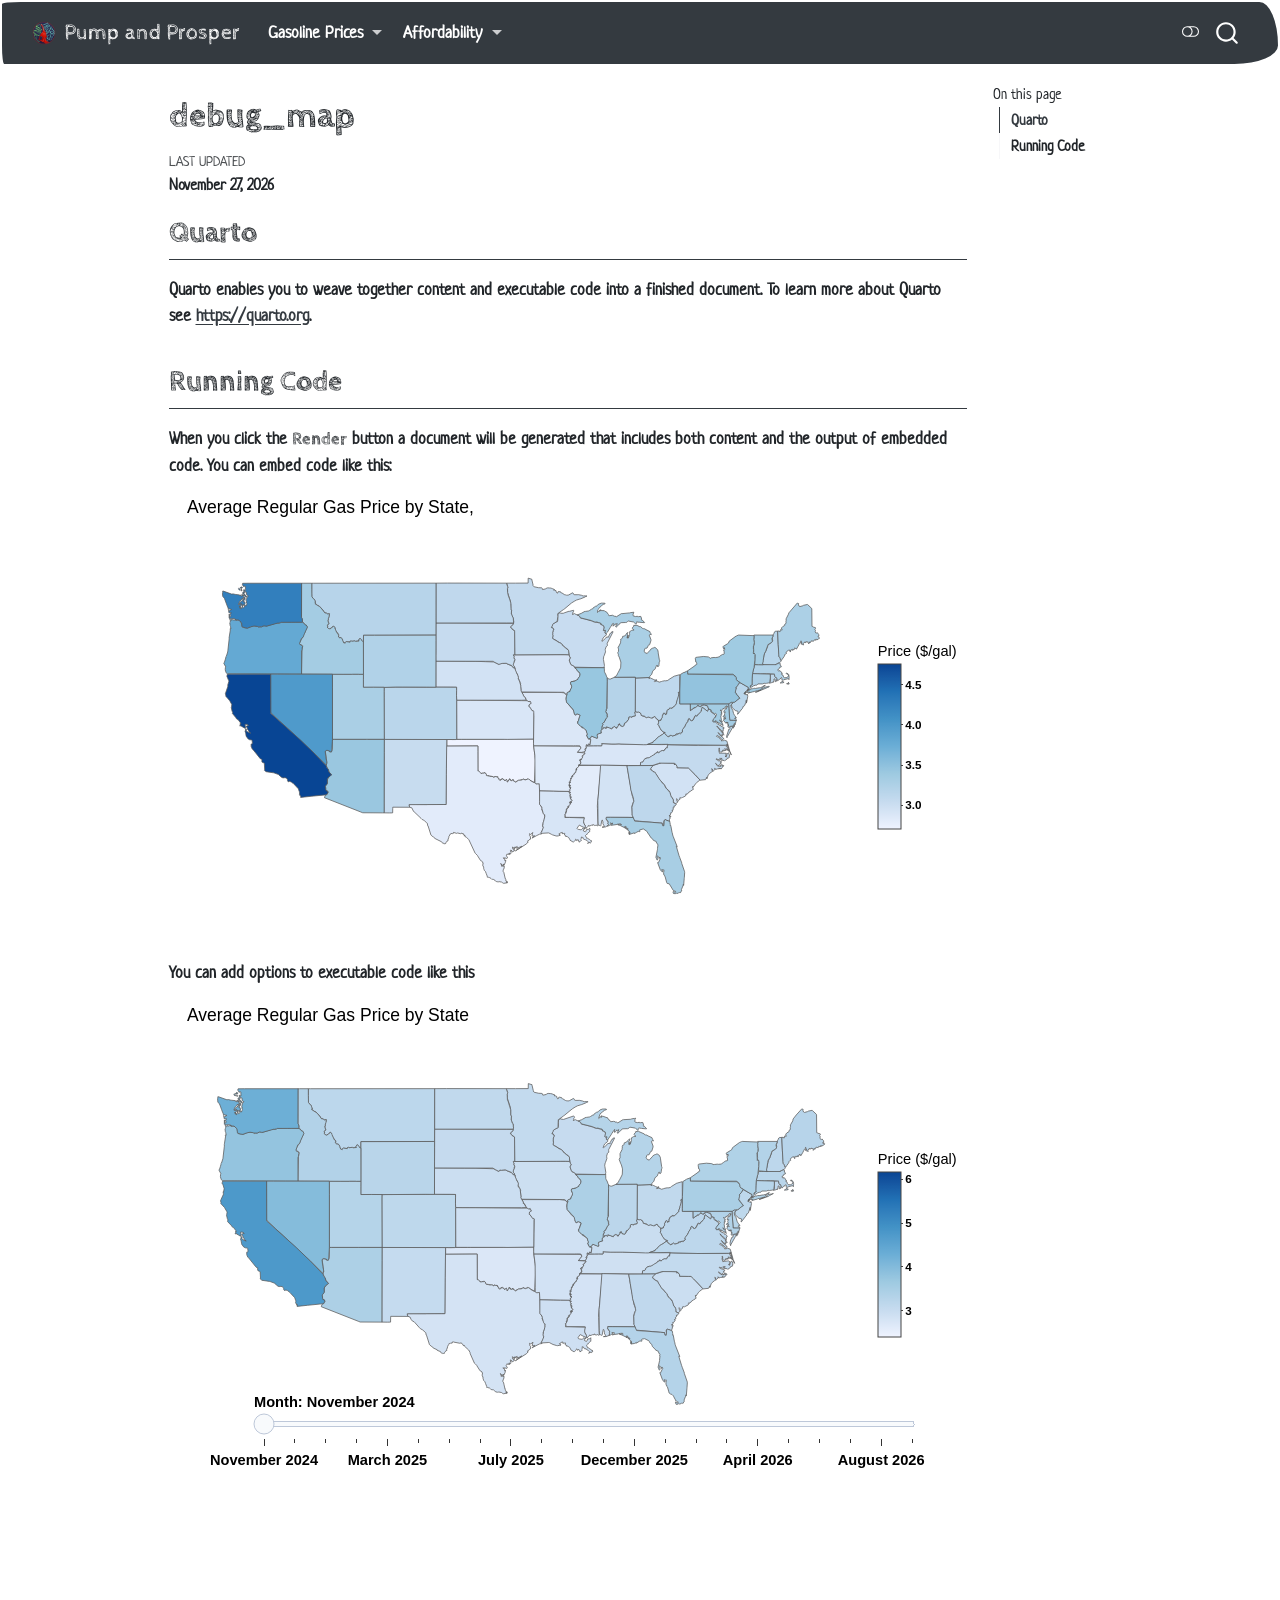
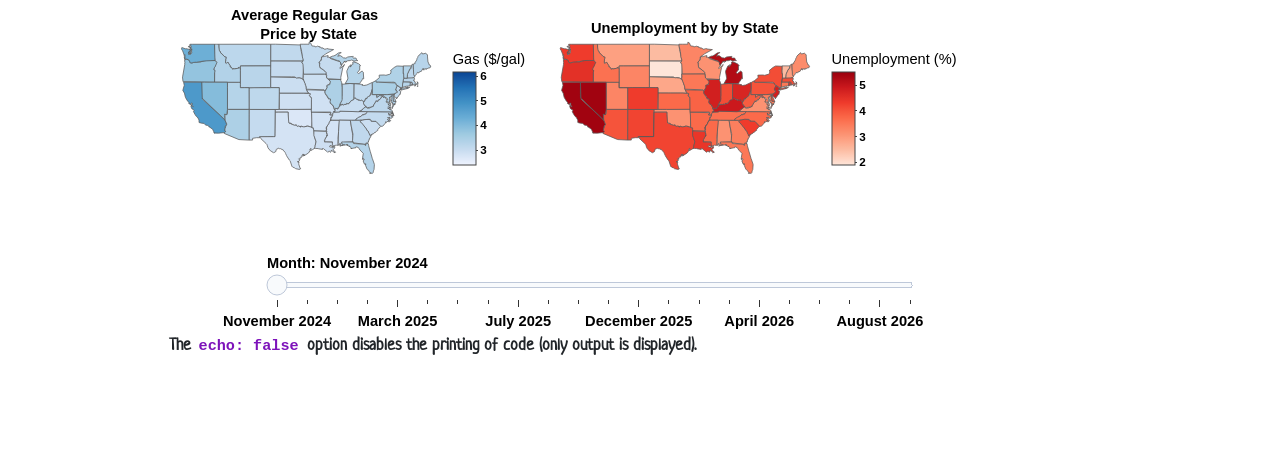
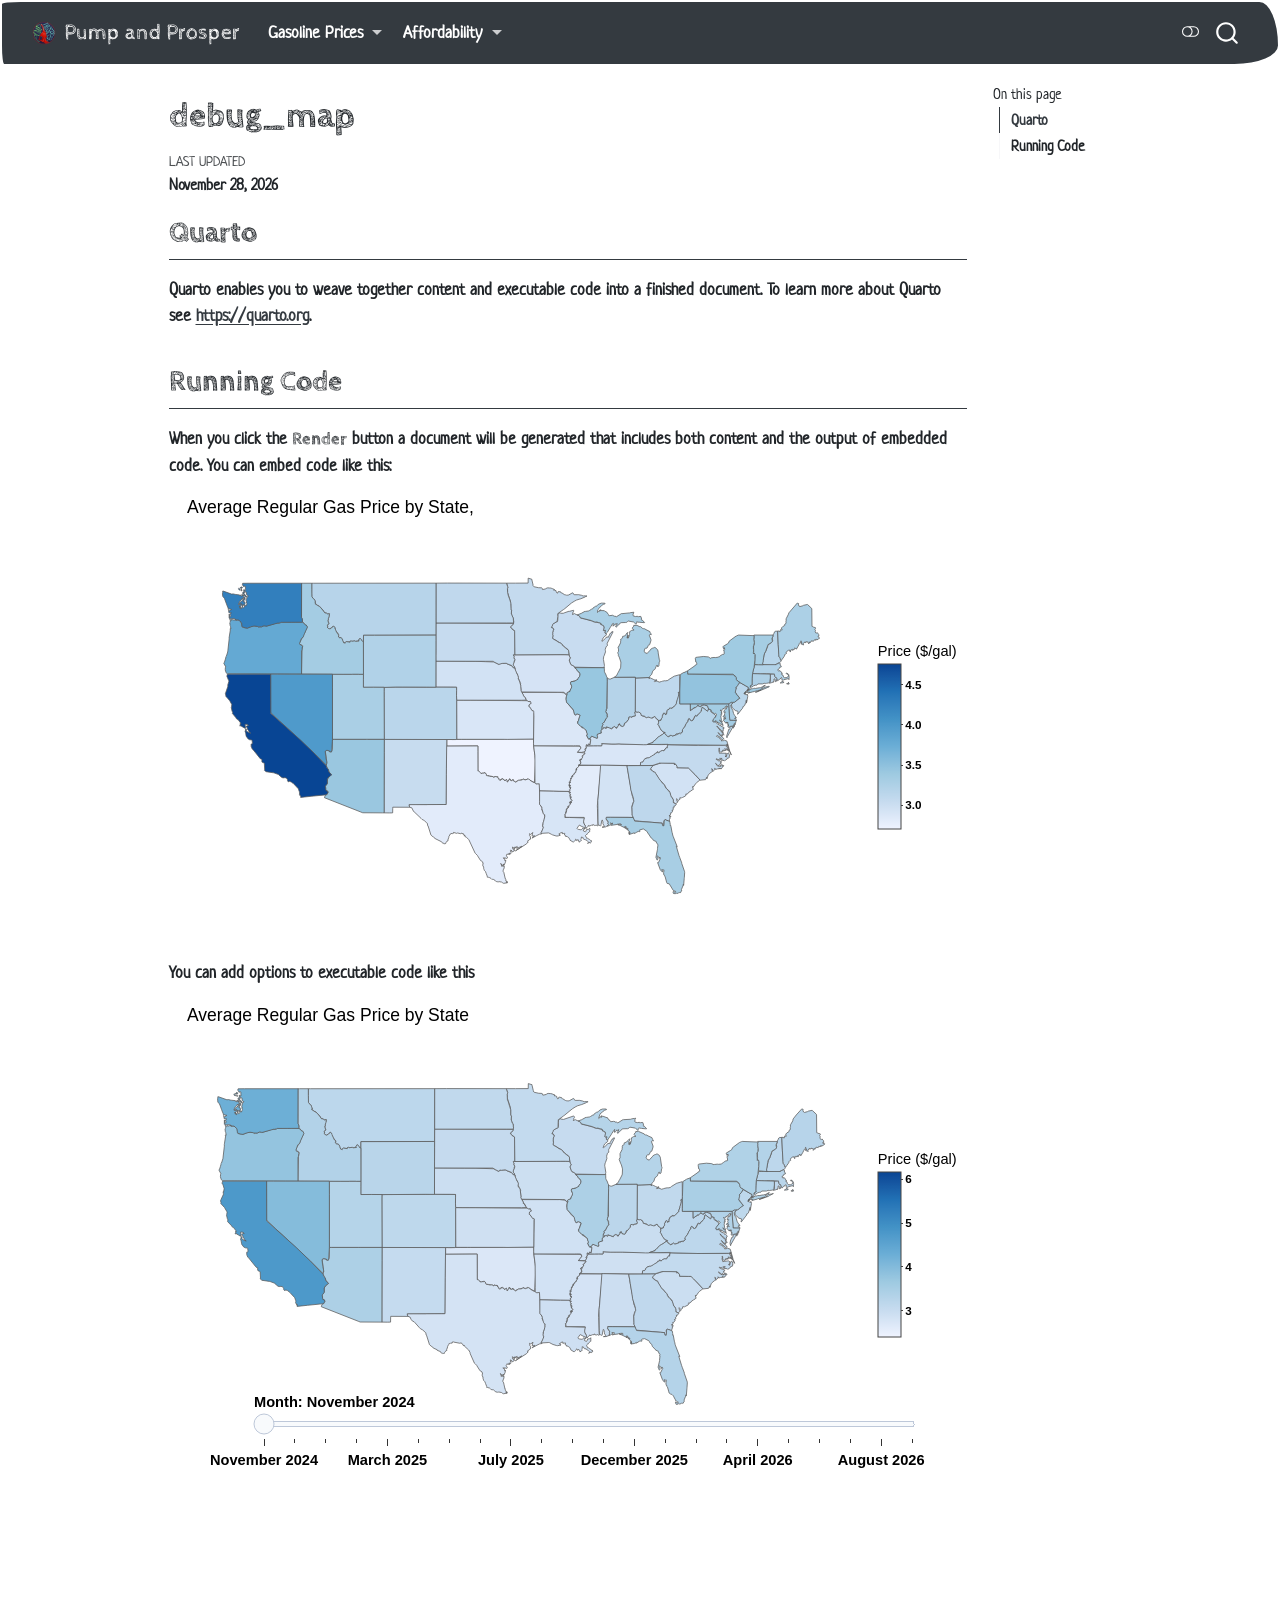
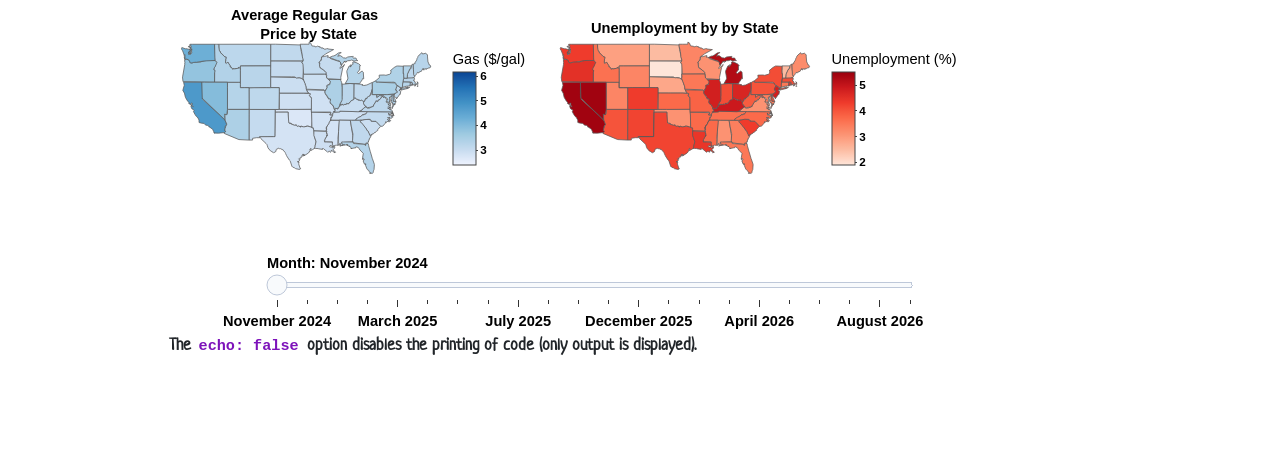
